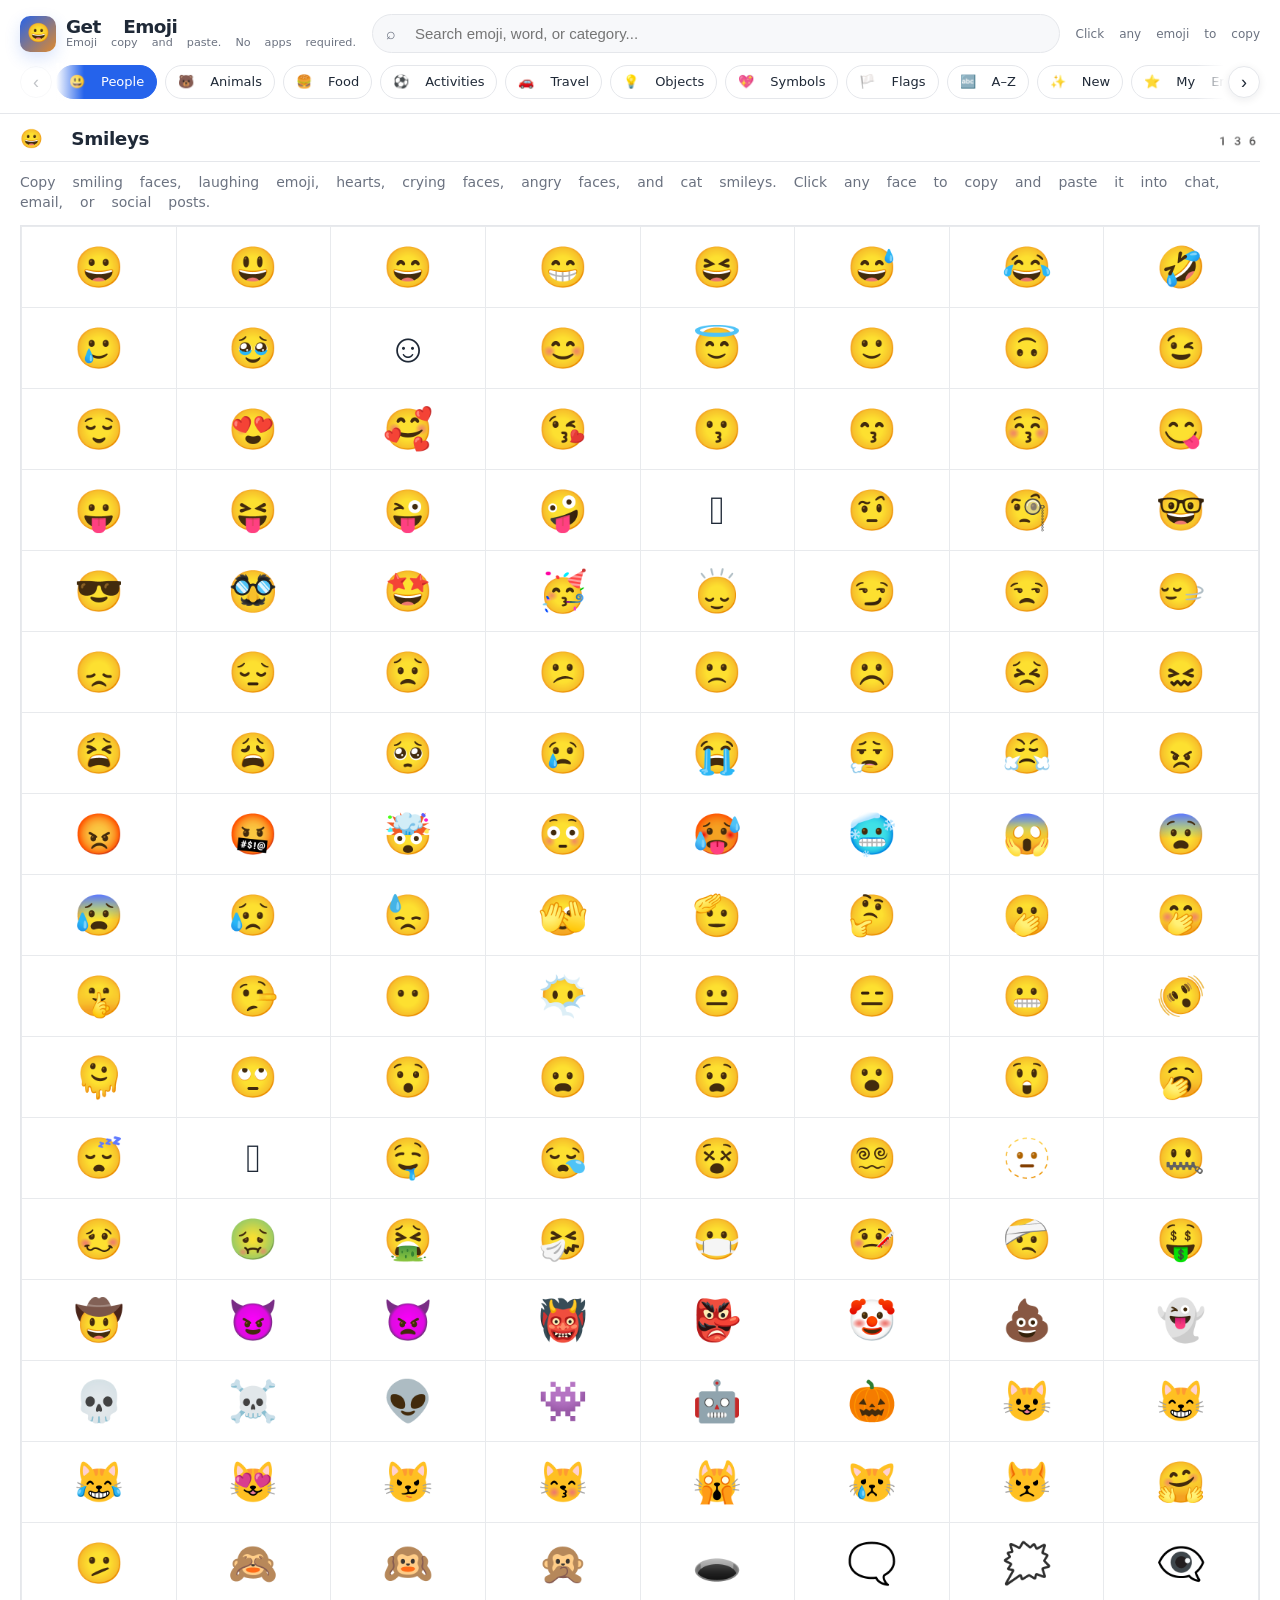
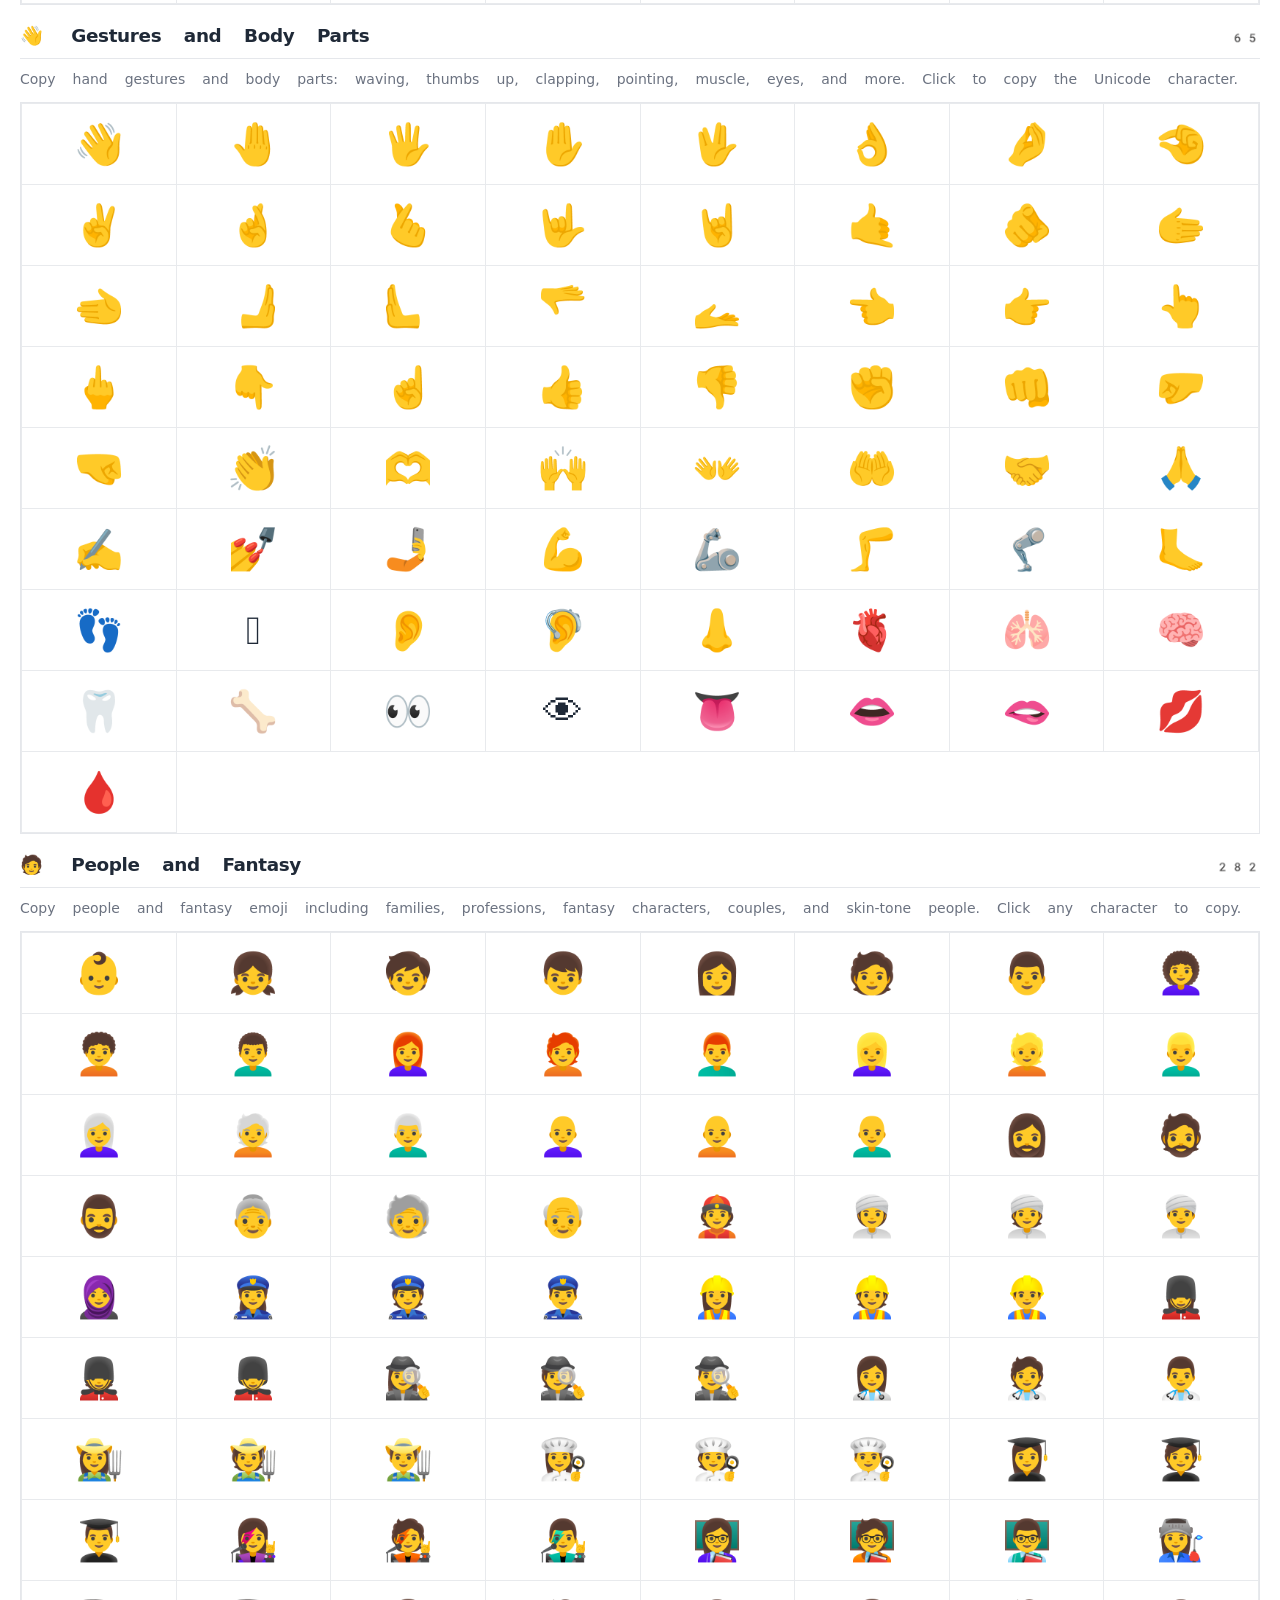
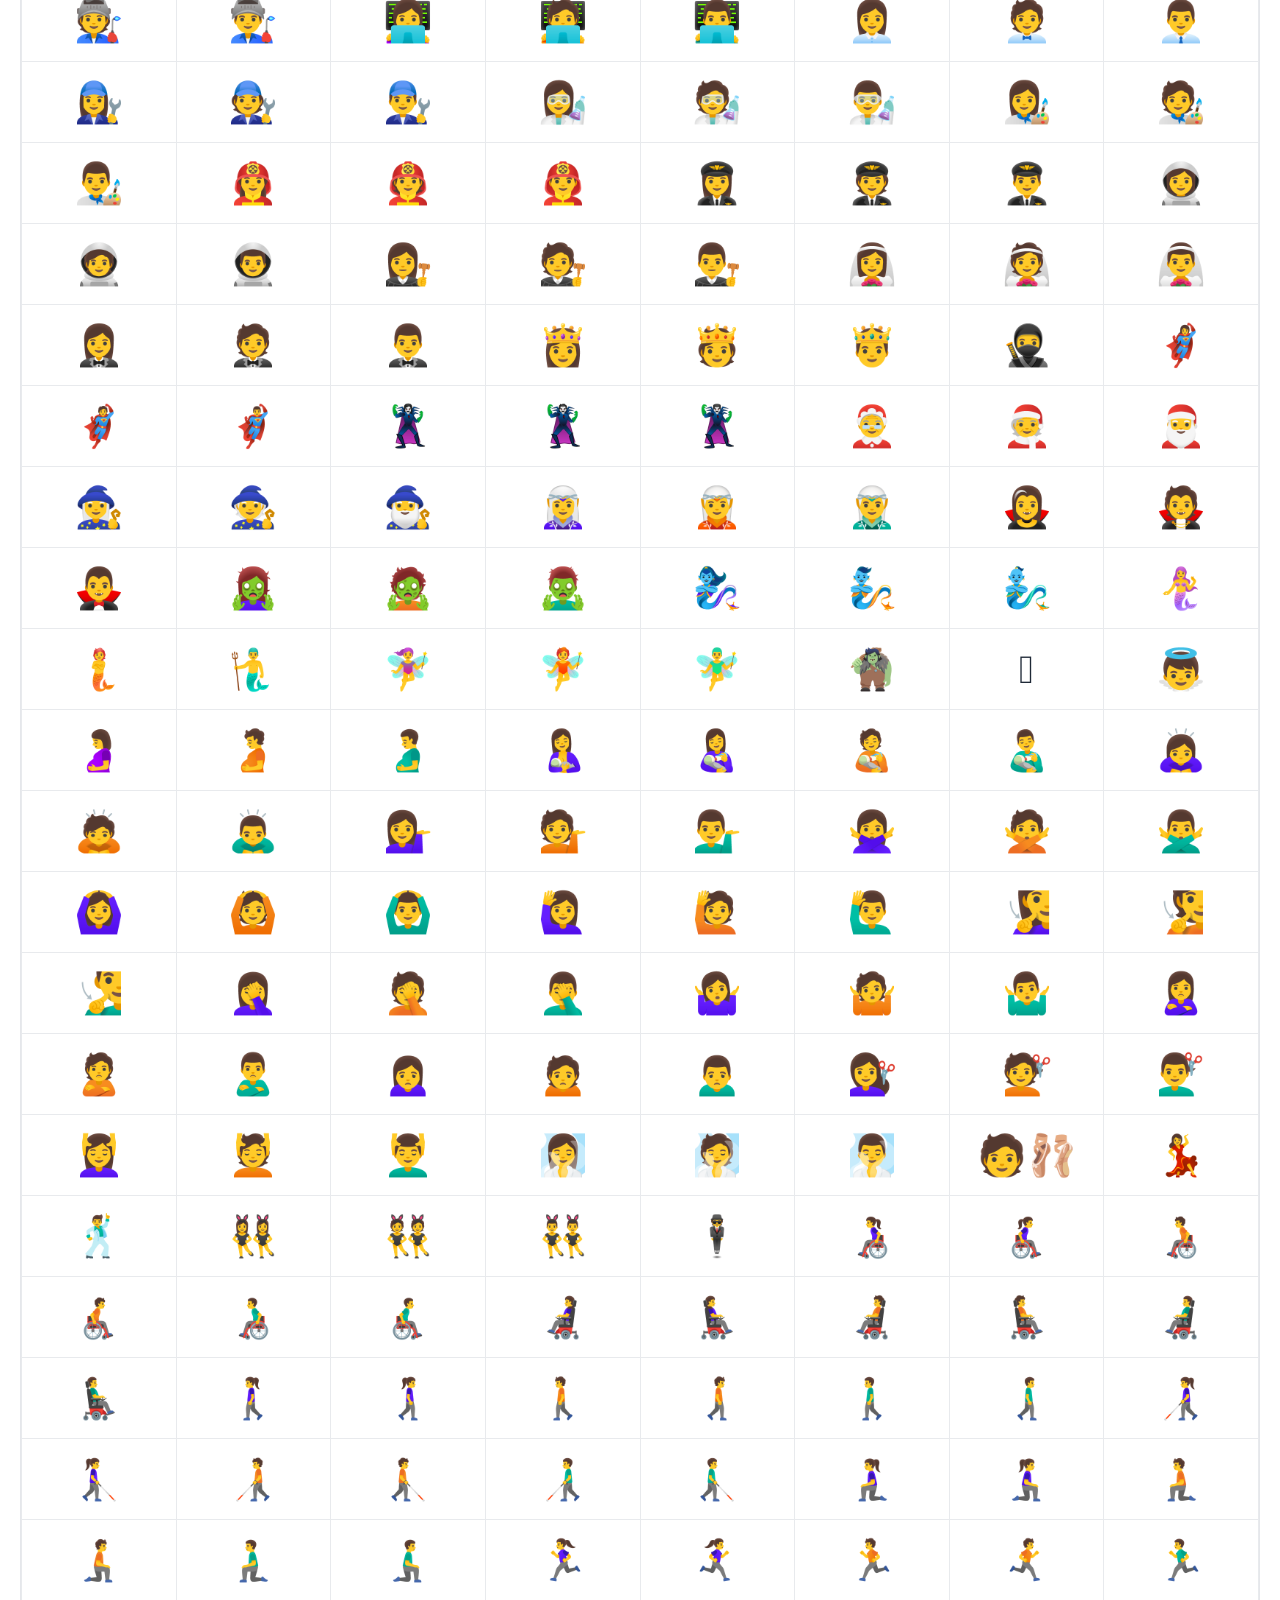
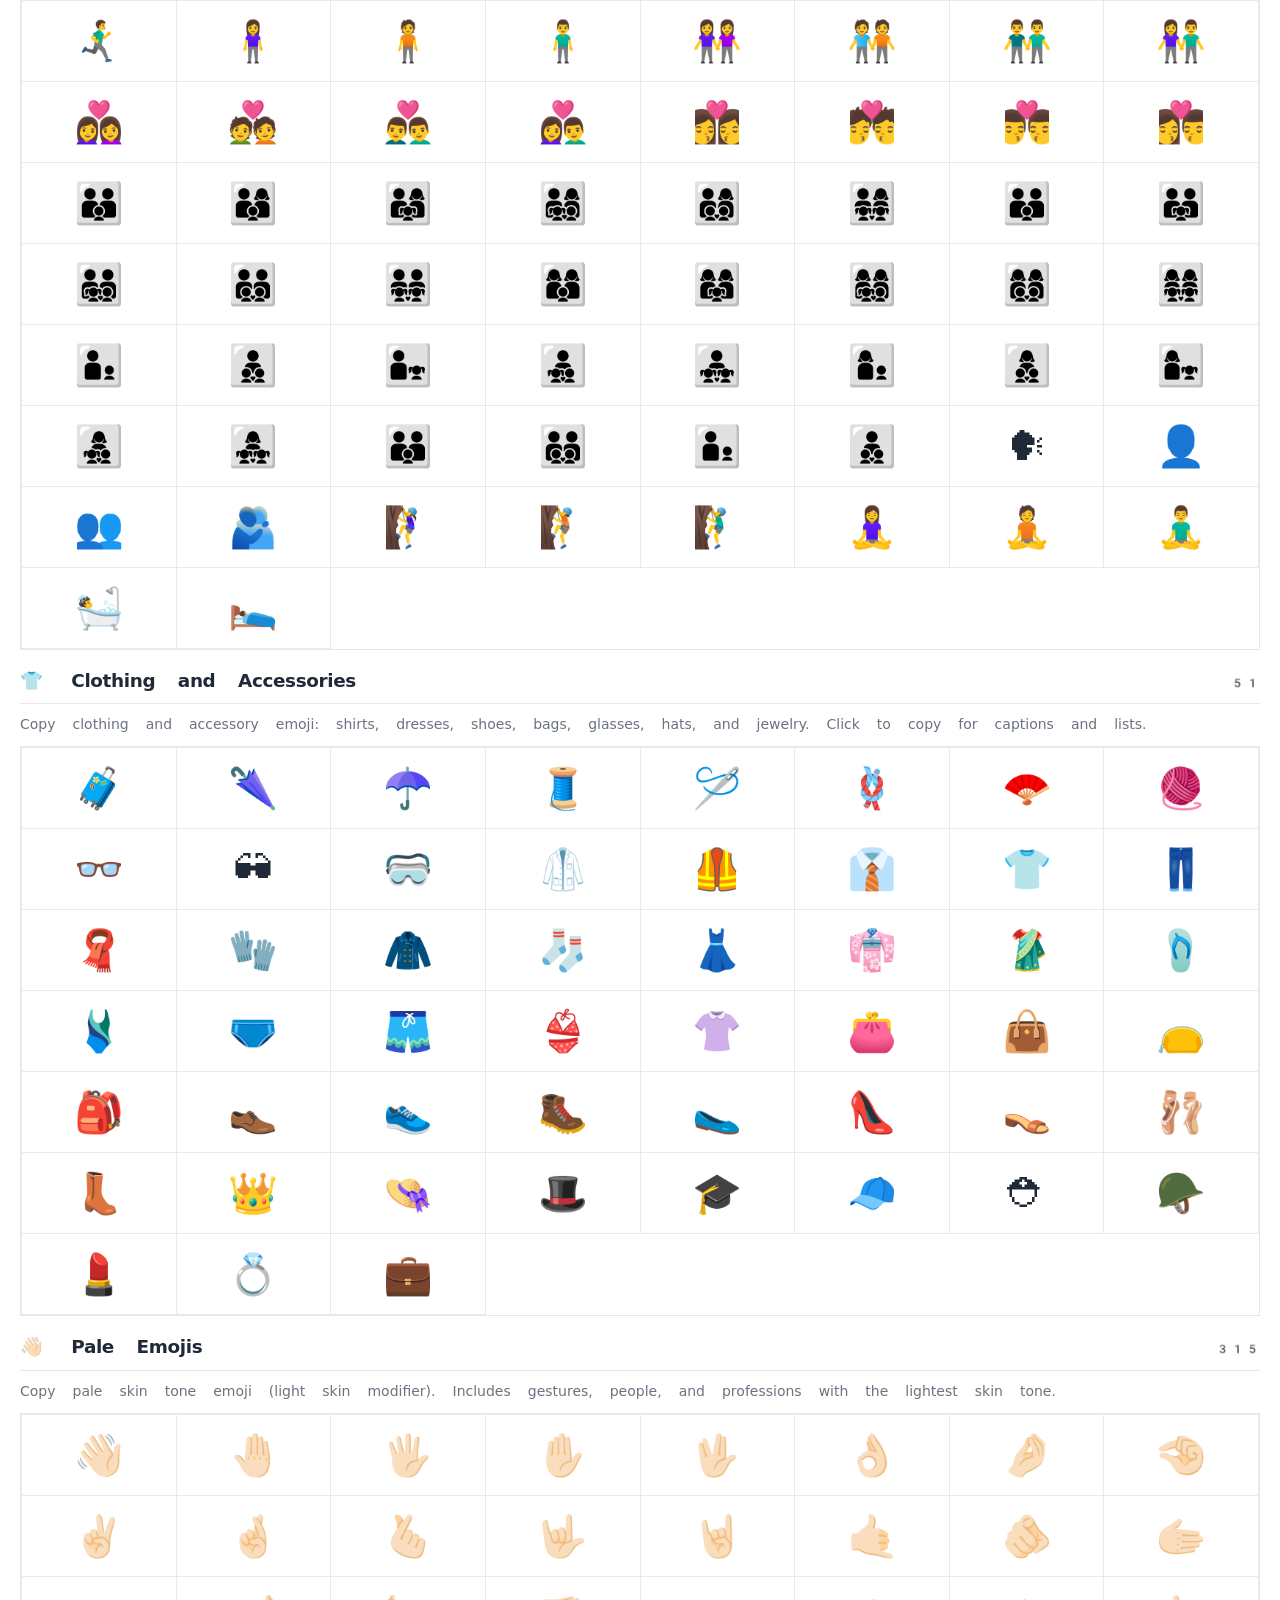
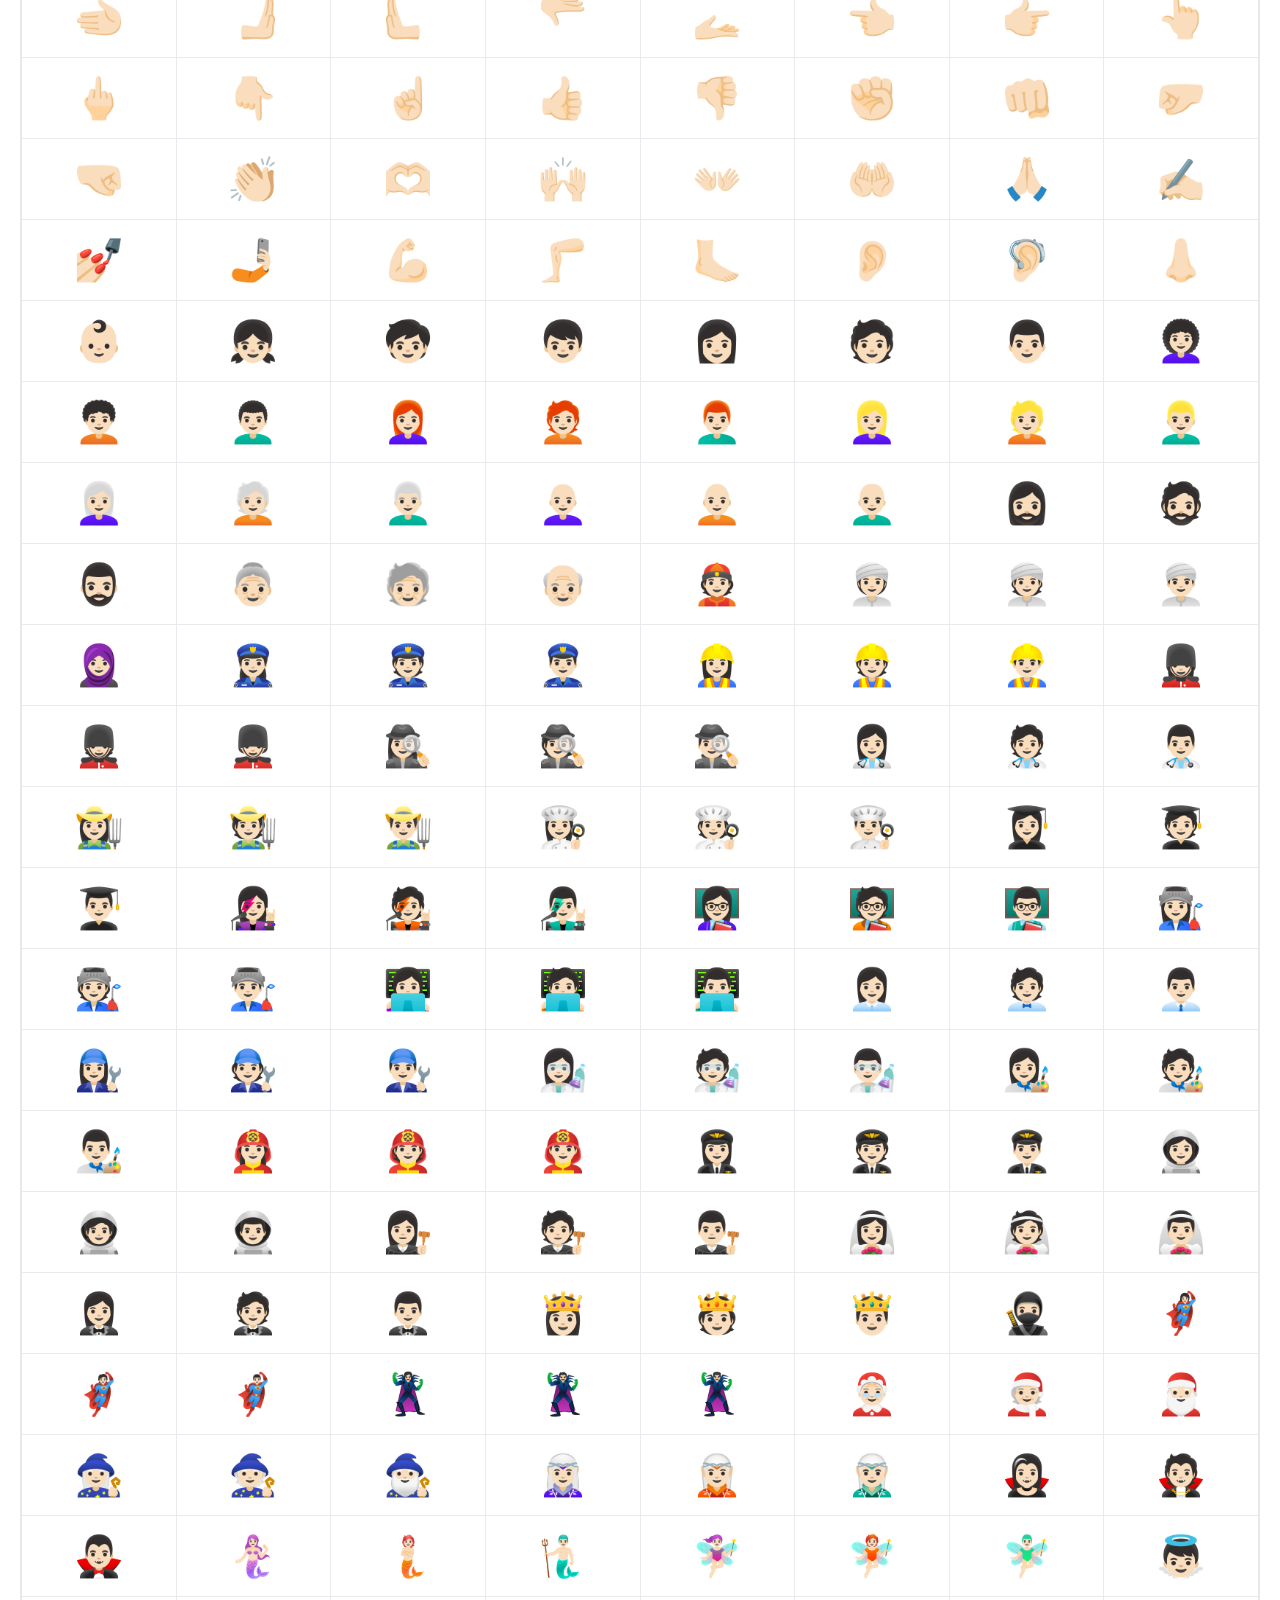
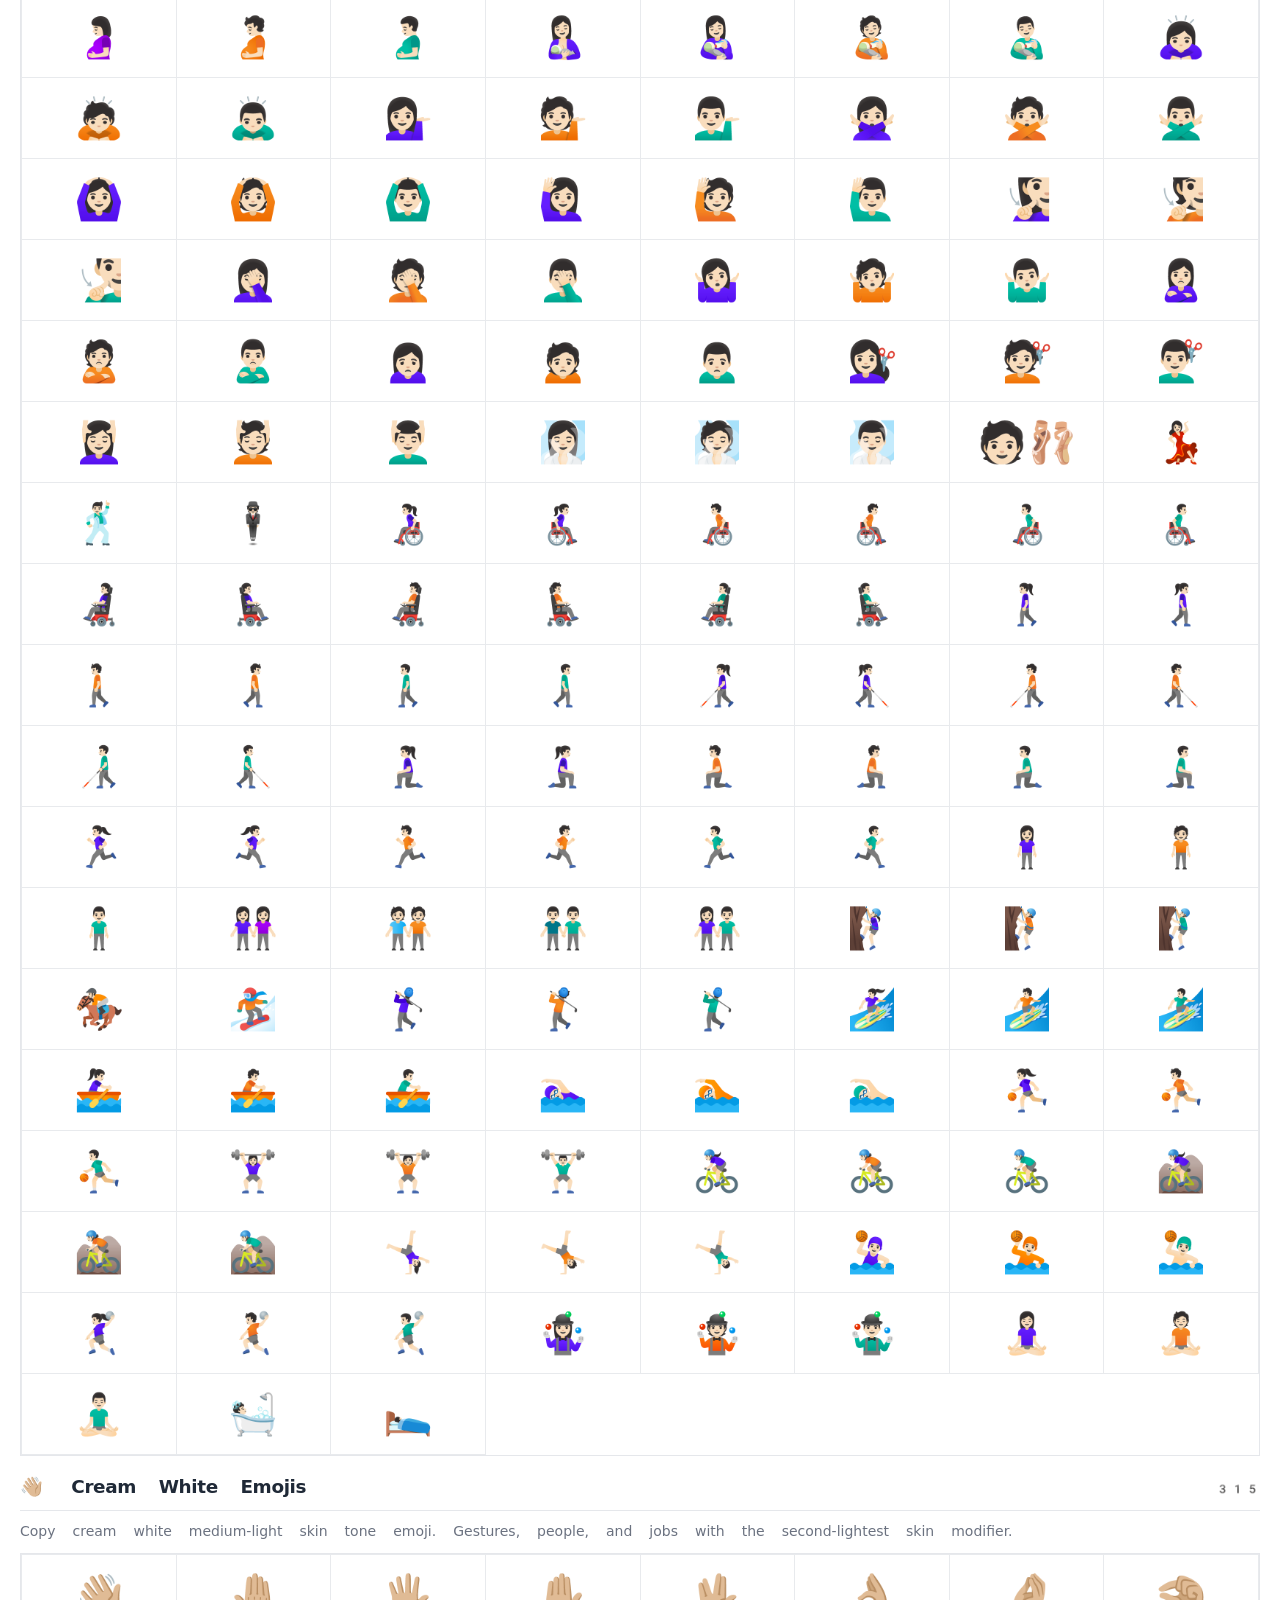
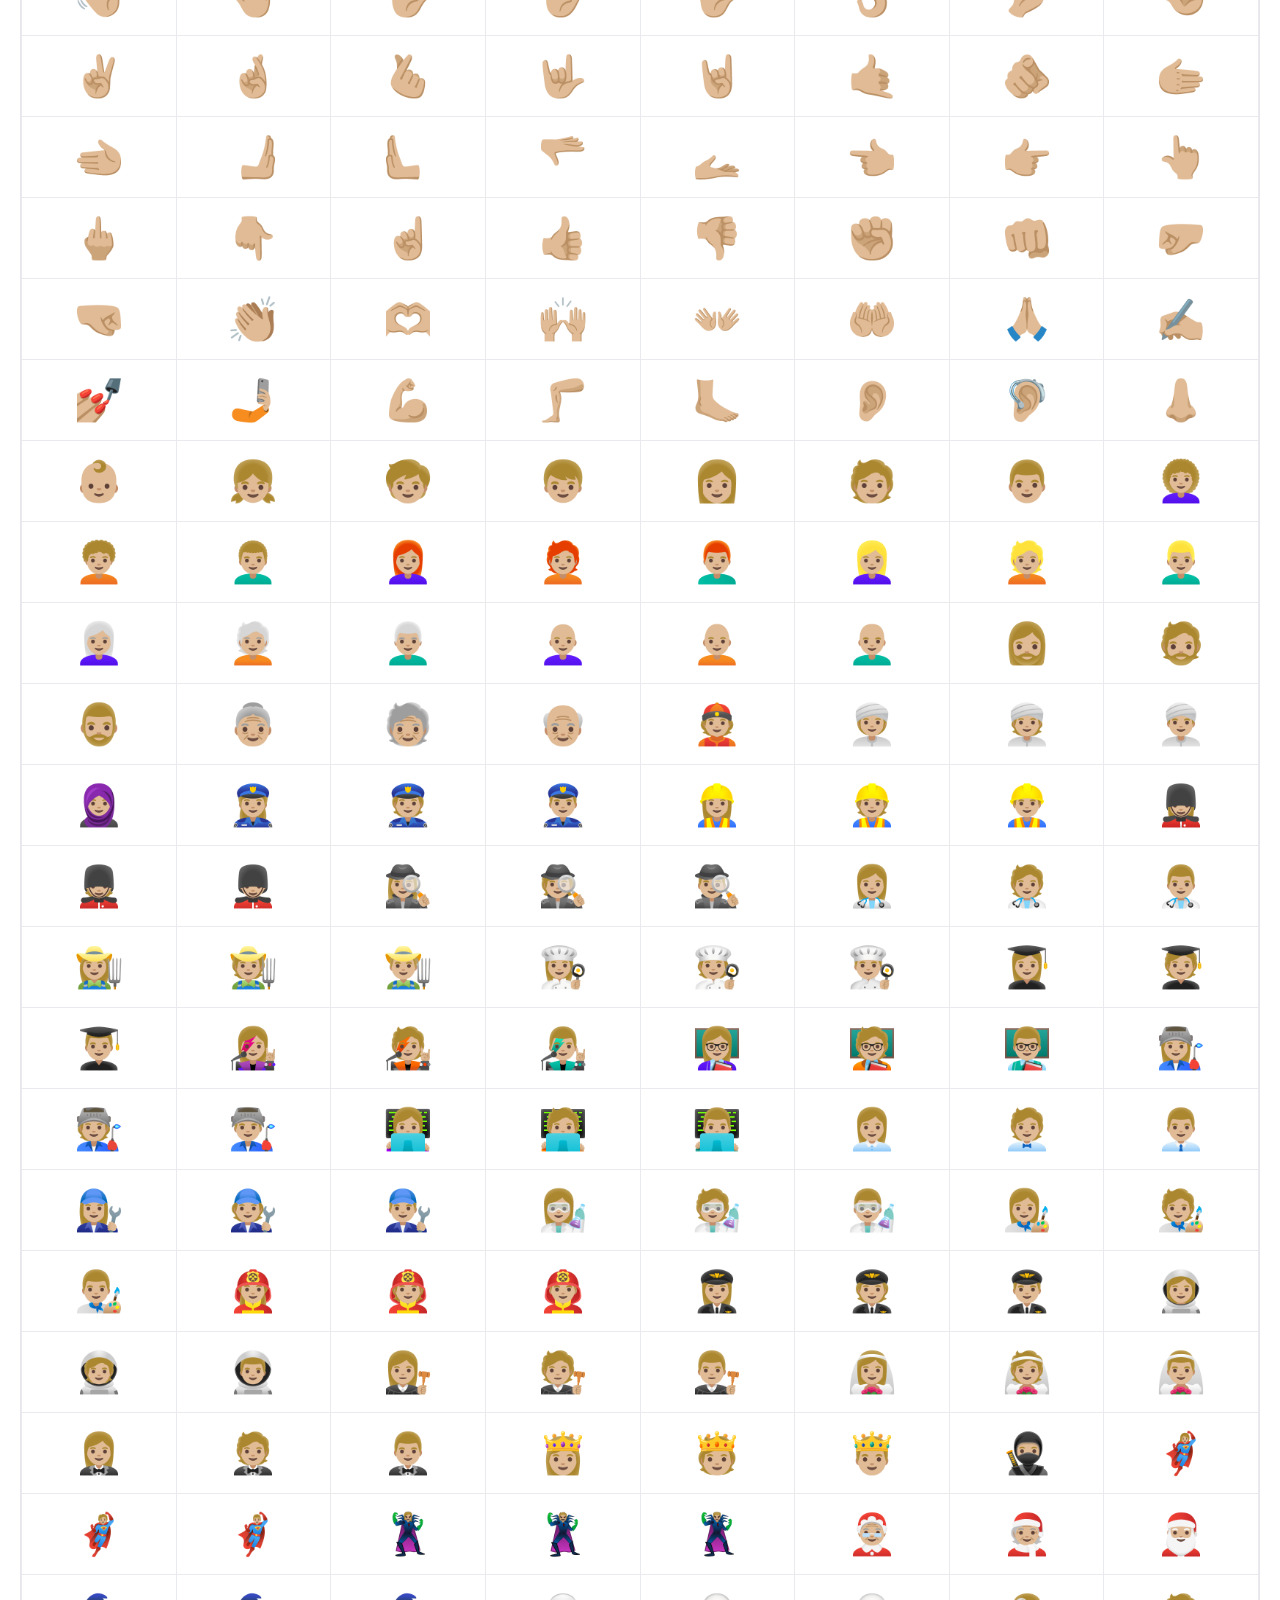
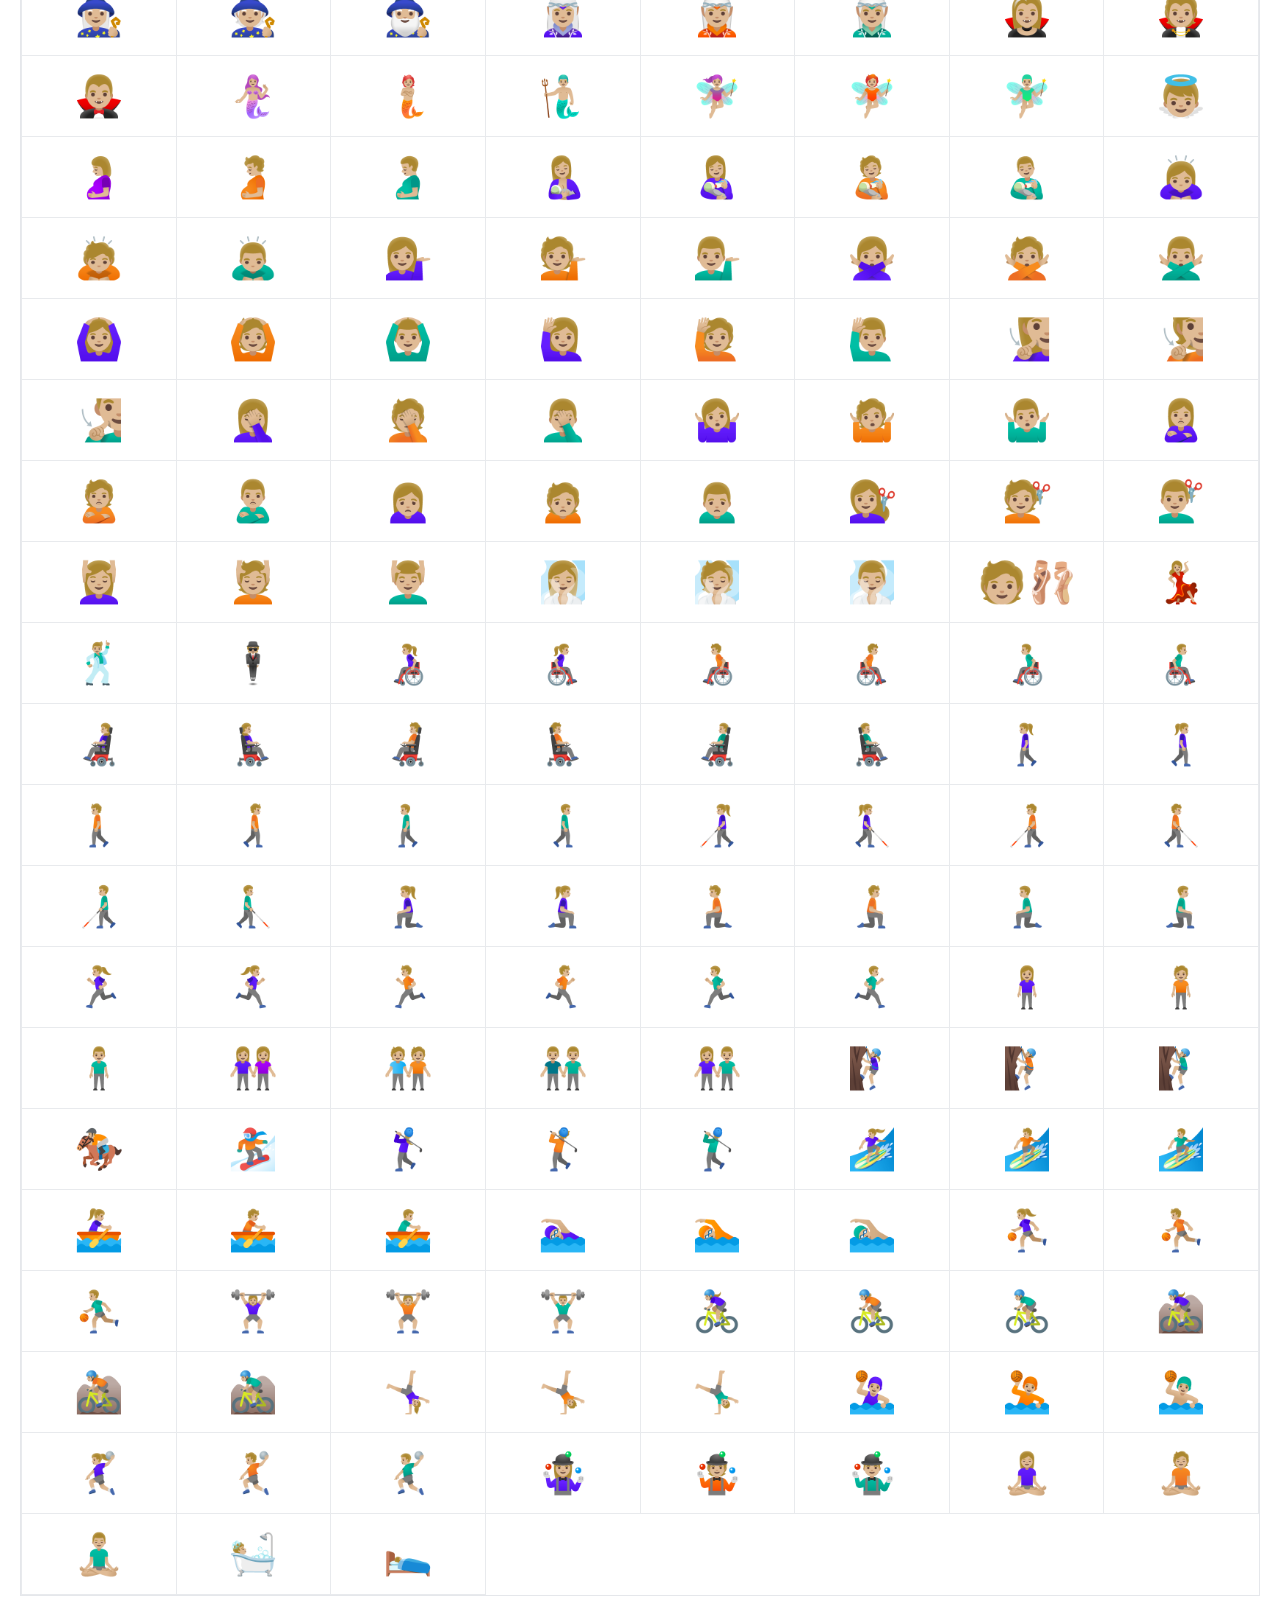
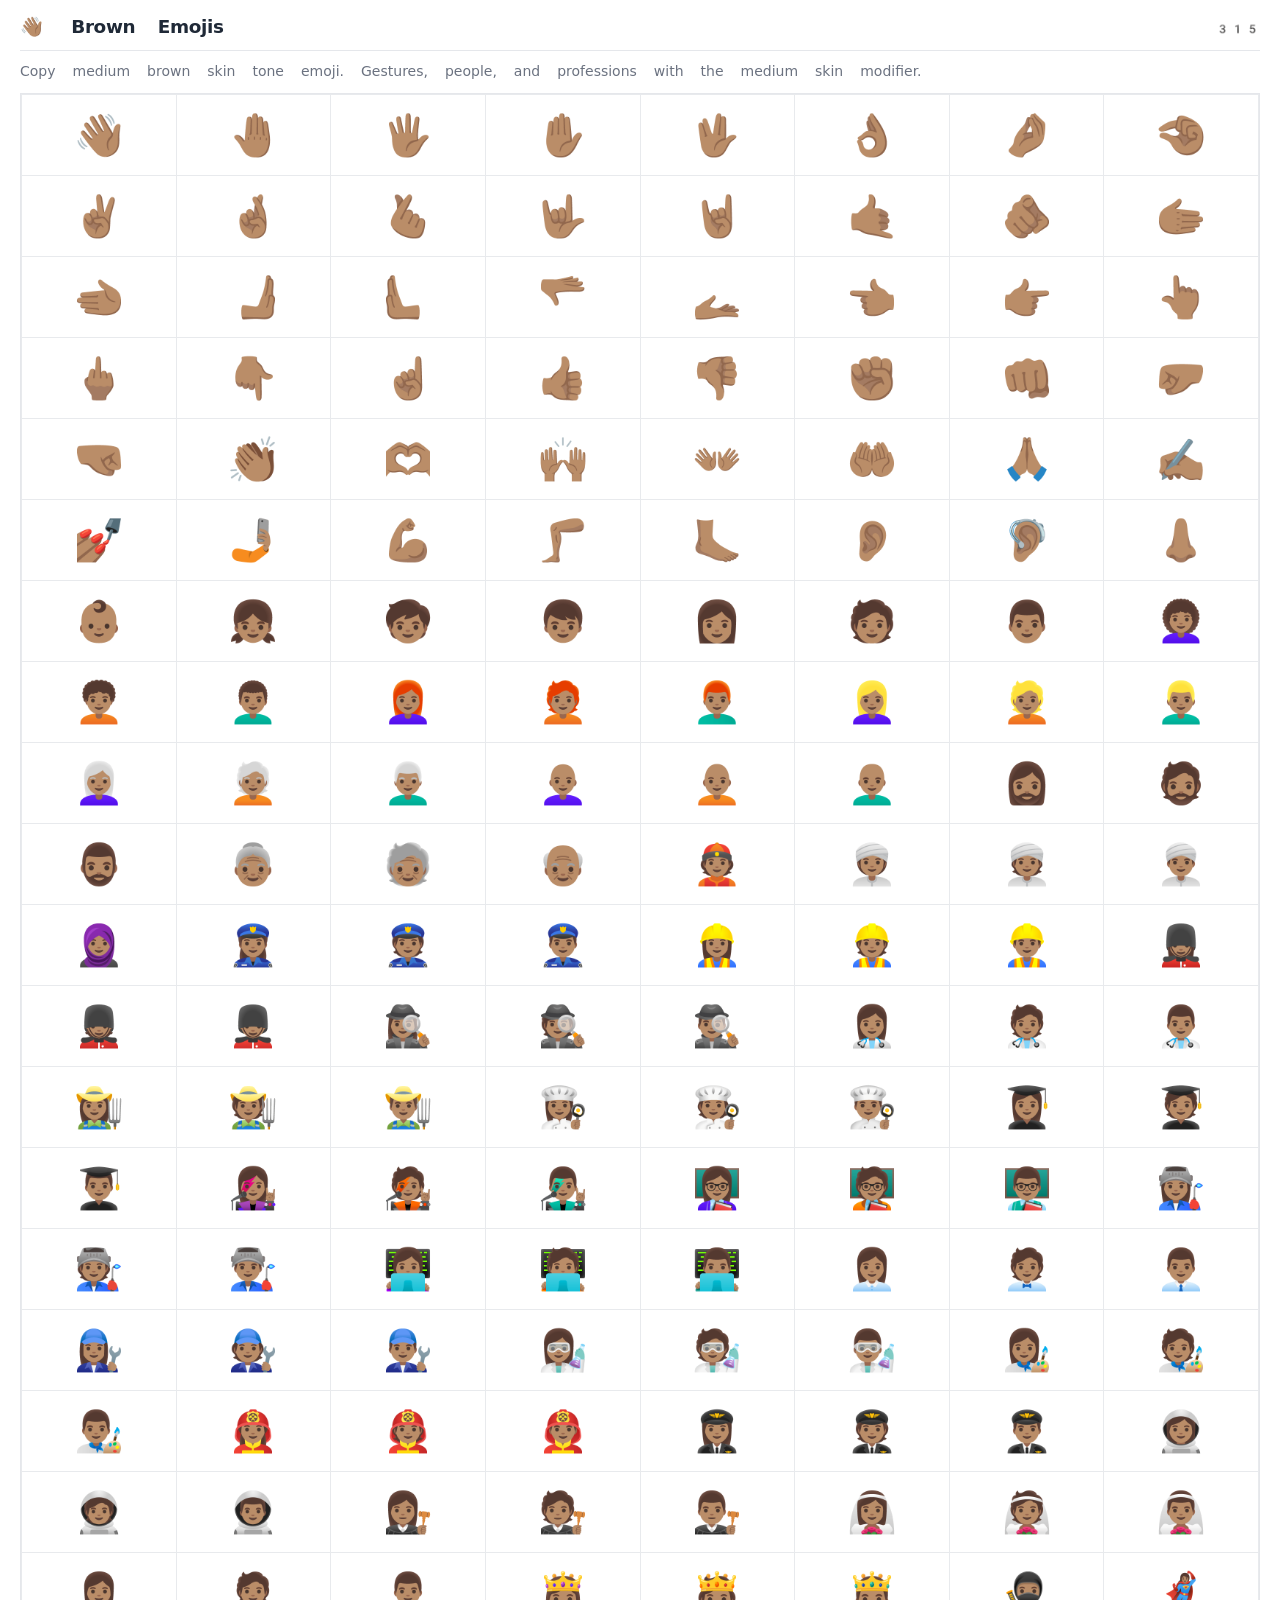
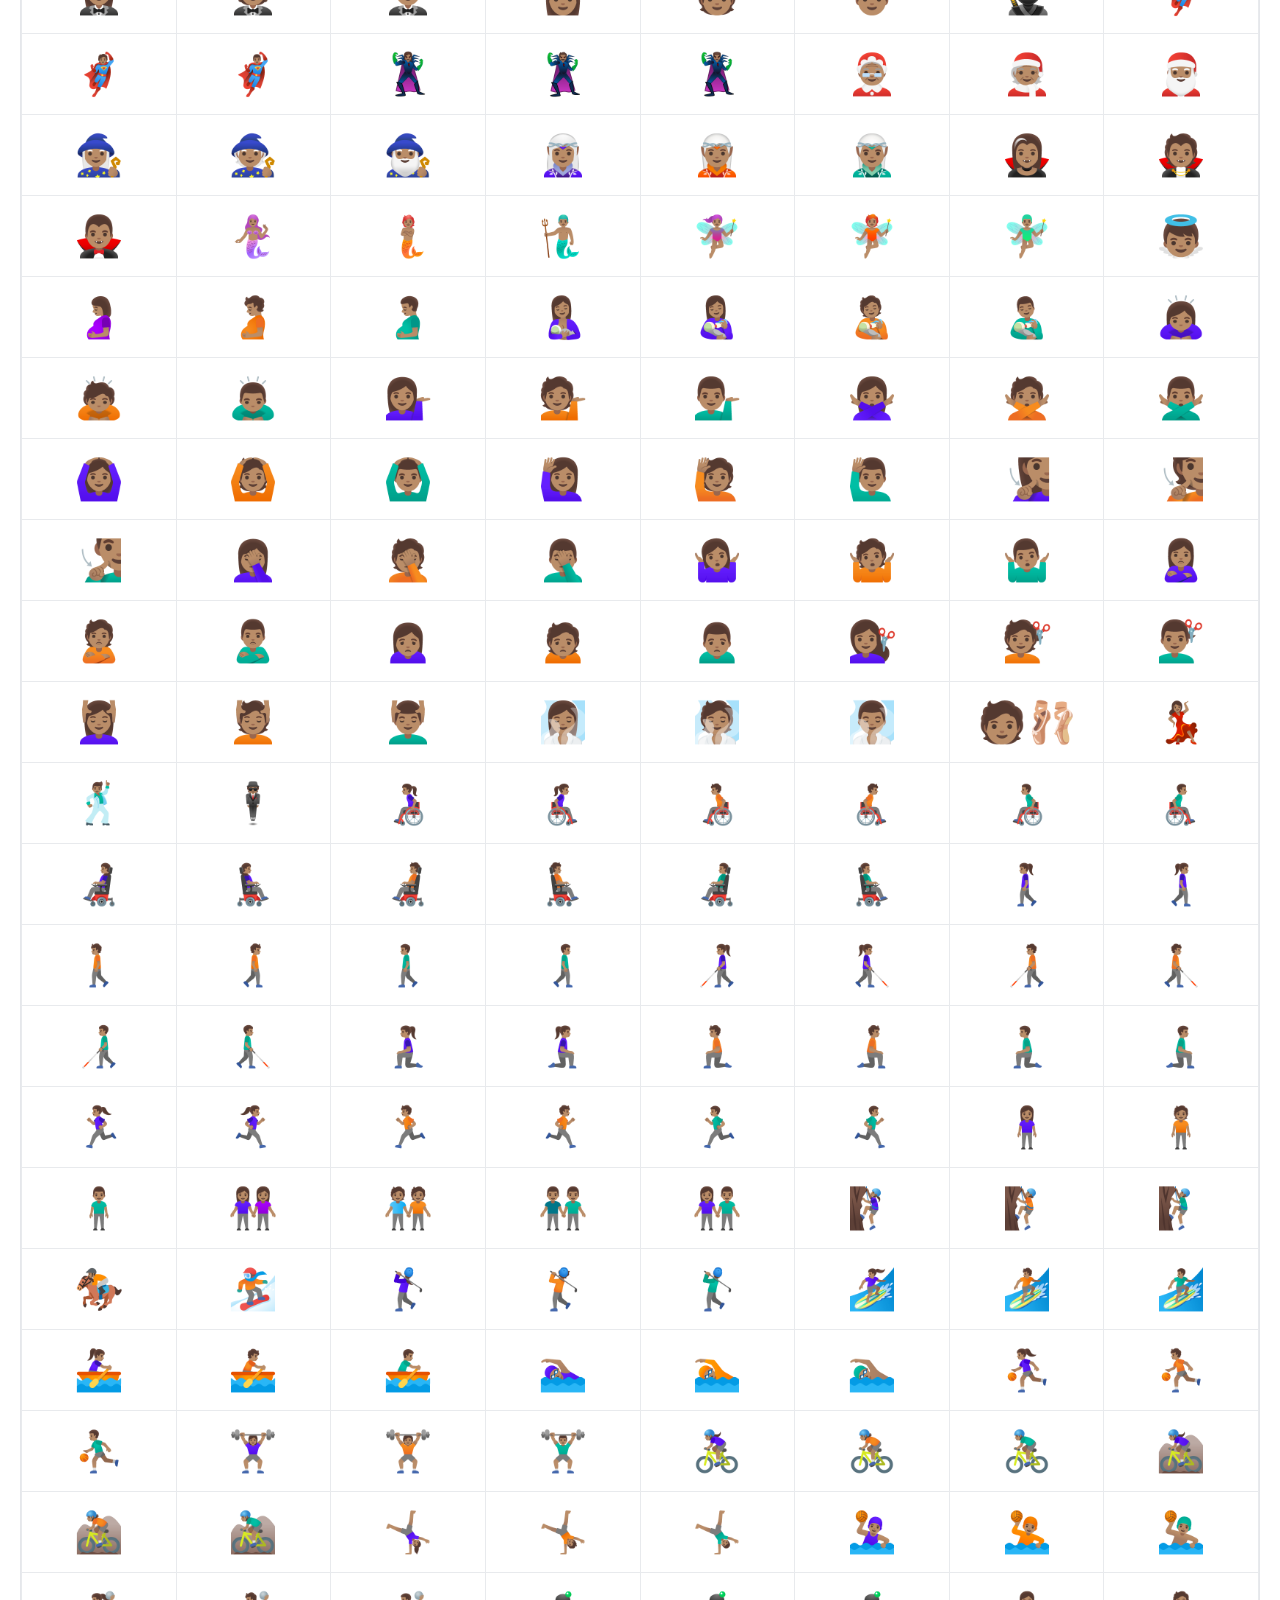
==== index.html @ d71e4839 "fix: name leftover People-tab emoji and add missing smileys Give Unicode 16/17 cells real names inst" ====
<!DOCTYPE html>
<html lang="en">
<head>
  <meta charset="UTF-8" />
  <meta name="viewport" content="width=device-width, initial-scale=1" />
  <title>Copy Smileys and People Emoji — Faces, Gestures, and Skin Tones</title>
  <meta name="description" id="meta-desc" content="Copy and paste smiley faces, people emoji, hand gestures, clothing, and skin tone variants. Click any emoji to copy it. No apps required." />
  <meta name="keywords" content="copy paste emoji, smiley faces, people emoji, hand gestures, skin tone emoji, copy emoji" />
  <meta name="robots" content="index, follow, max-image-preview:large" />
  <meta name="author" content="Get Emoji" />
  <meta name="theme-color" content="#ffffff" />
  <link rel="preconnect" href="https://cdn.jsdelivr.net" />
  <script>
    function emoImgOk(el) {
      el.classList.add("is-on");
    }
    function emoImgErr(el) {
      if (el.dataset.tried === "tw") {
        el.style.display = "none";
        el.classList.remove("is-on");
        var p = el.closest(".cell");
        if (p) p.style.fontSize = "40px";
        return;
      }
      var a = el.getAttribute("data-alt-src");
      if (a && el.src !== a && el.dataset.tried !== "alt") {
        el.dataset.tried = "alt";
        el.src = a;
        return;
      }
      var t = el.getAttribute("data-tw");
      if (t && el.src !== t) {
        el.dataset.tried = "tw";
        el.src = t;
        return;
      }
      el.style.display = "none";
      el.classList.remove("is-on");
      var cell = el.closest(".cell");
      if (cell) cell.style.fontSize = "40px";
    }
  </script>
  <link rel="dns-prefetch" href="https://cdn.jsdelivr.net" />
  <!--
    Analytics (optional): add a privacy-respecting provider snippet here.
    Do not add tracking until you have reviewed privacy.html and updated it
    to name the provider, what it collects, and how visitors can opt out.
  -->
  <link rel="canonical" href="https://libraryequipment90-beep.github.io/emoji-hub/" />
  <meta property="og:type" content="website" />
  <meta property="og:site_name" content="Get Emoji" />
  <meta property="og:title" content="Emoji Copy and Paste — Smileys, People, Flags, and More" />
  <meta property="og:description" content="Copy and paste emoji in one click. Browse smileys, people, animals, food, travel, flags, and more, plus free emoji tools." />
  <meta property="og:url" content="https://libraryequipment90-beep.github.io/emoji-hub/" />
  <meta property="og:image" content="https://libraryequipment90-beep.github.io/emoji-hub/og-image.png" />
  <meta property="og:image:width" content="1200" />
  <meta property="og:image:height" content="630" />
  <meta property="og:image:alt" content="Get Emoji - emoji copy and paste in one click" />
  <meta property="og:locale" content="en_US" />
  <meta name="twitter:card" content="summary_large_image" />
  <meta name="twitter:title" content="Emoji Copy and Paste — Smileys, People, Flags, and More" />
  <meta name="twitter:description" content="Copy and paste emoji in one click. Browse smileys, people, animals, food, travel, flags, and more, plus free emoji tools." />
  <meta name="twitter:image" content="https://libraryequipment90-beep.github.io/emoji-hub/og-image.png" />
  <meta name="twitter:image:alt" content="Get Emoji - emoji copy and paste in one click" />
  <link rel="icon" href="data:image/svg+xml,<svg xmlns='http://www.w3.org/2000/svg' viewBox='0 0 100 100'><text y='.9em' font-size='90'>😀</text></svg>" />
  <script type="application/ld+json">
  {
    "@context": "https://schema.org",
    "@type": "WebSite",
    "name": "Get Emoji",
    "alternateName": "Emoji Copy and Paste",
    "url": "https://libraryequipment90-beep.github.io/emoji-hub/",
    "description": "Copy and paste emoji in one click. Browse smileys, people, animals, food, travel, flags, and more, plus free emoji tools."
  }
  </script>
  <script type="application/ld+json">
  {
    "@context": "https://schema.org",
    "@type": "WebPage",
    "name": "Emoji Copy and Paste",
    "url": "https://libraryequipment90-beep.github.io/emoji-hub/",
    "isPartOf": { "@type": "WebSite", "url": "https://libraryequipment90-beep.github.io/emoji-hub/" },
    "primaryImageOfPage": "https://libraryequipment90-beep.github.io/emoji-hub/og-image.png"
  }
  </script>
  <script type="application/ld+json">
  {
    "@context": "https://schema.org",
    "@type": "FAQPage",
    "mainEntity": [
      {
        "@type": "Question",
        "name": "How do I copy and paste an emoji from this site?",
        "acceptedAnswer": {
          "@type": "Answer",
          "text": "Click any emoji in a category grid. It is copied to your clipboard instantly, then you can paste it into chat, email, documents, or social posts with Ctrl+V or Command+V."
        }
      },
      {
        "@type": "Question",
        "name": "Is this emoji copy and paste tool free?",
        "acceptedAnswer": {
          "@type": "Answer",
          "text": "Yes. Every category, skin tone set, country flag, and tool such as the emoji converter, mixer, mood search, downloader, recolor, and combos is free to use with no sign up."
        }
      },
      {
        "@type": "Question",
        "name": "Can I copy emoji with different skin tones?",
        "acceptedAnswer": {
          "@type": "Answer",
          "text": "Yes. The People category includes pale, cream white, brown, dark brown, and black skin tone variants, plus multi person, couple, and family emoji that combine tones, all copyable as plain text."
        }
      },
      {
        "@type": "Question",
        "name": "Which emoji categories are available?",
        "acceptedAnswer": {
          "@type": "Answer",
          "text": "Smileys, people, animals and nature, food and drink, activities, travel and places, objects, symbols, country flags, new emoji, plus tools for converting text to emoji, mixing, mood search, resizing, recoloring, combos, avatars, and creatures."
        }
      }
    ]
  }
  </script>
  <style>
    :root {
      --bg-elev: #f7f8fa;
      --bg-card: #ffffff;
      --line: #e5e7eb;
      --text: #1f2937;
      --muted: #6b7280;
      --gold: #2563eb;
      --gold-dim: #1d4ed8;
      --mint: #059669;
      --shadow: 0 10px 30px rgba(15,23,42,.08);
    }
    * { box-sizing: border-box; margin: 0; padding: 0; }
    html { scroll-behavior: smooth; }
    body {
      font-family: "Segoe UI", "Noto Color Emoji", "Apple Color Emoji", "Segoe UI Emoji", system-ui, sans-serif;
      background: #ffffff;
      color: var(--text);
      min-height: 100vh;
      line-height: 1.5;
    }
    a { color: inherit; text-decoration: none; }
    header {
      position: sticky;
      top: 0;
      z-index: 40;
      backdrop-filter: blur(16px);
      background: rgba(255,255,255,.92);
      border-bottom: 1px solid var(--line);
    }
    .wrap {
      max-width: 1280px;
      margin: 0 auto;
      padding: 0 20px;
    }
    .topbar {
      display: flex;
      align-items: center;
      gap: 16px;
      padding: 14px 0 10px;
      flex-wrap: wrap;
    }
    .brand {
      display: flex;
      align-items: center;
      gap: 10px;
      font-weight: 800;
      letter-spacing: -.03em;
      font-size: 1.15rem;
      white-space: nowrap;
    }
    .logo {
      width: 36px;
      height: 36px;
      display: grid;
      place-items: center;
      border-radius: 10px;
      background: linear-gradient(135deg, var(--gold), #e08a2c);
      color: #1a1408;
      font-size: 1.15rem;
      box-shadow: 0 6px 16px rgba(37,99,235,.18);
    }
    .brand-title {
      margin: 0;
      font-size: inherit;
      font-weight: inherit;
      letter-spacing: inherit;
      line-height: 1.1;
    }
    .brand-title small {
      display: block;
      font-weight: 500;
      letter-spacing: 0;
      font-size: .7rem;
      color: var(--muted);
    }
    .search {
      flex: 1;
      min-width: 220px;
      position: relative;
    }
    .search input {
      width: 100%;
      background: var(--bg-elev);
      border: 1px solid var(--line);
      color: var(--text);
      border-radius: 999px;
      padding: 10px 14px 10px 42px;
      font-size: 15px;
      outline: none;
    }
    .search input:focus {
      border-color: var(--gold);
      box-shadow: 0 0 0 3px rgba(37,99,235,.15);
    }
    .search .mag {
      position: absolute;
      left: 14px;
      top: 50%;
      transform: translateY(-50%);
      color: var(--muted);
      pointer-events: none;
    }
    .copied-count {
      font-size: 12px;
      color: var(--muted);
      white-space: nowrap;
    }
    .chip-slider {
      position: relative;
      display: flex;
      align-items: center;
      gap: 4px;
      padding: 0 0 12px;
    }
    .chip-arrow {
      flex: 0 0 auto;
      width: 32px;
      height: 32px;
      border: 1px solid var(--line);
      border-radius: 999px;
      background: #fff;
      color: var(--text);
      font-size: 18px;
      line-height: 1;
      cursor: pointer;
      display: grid;
      place-items: center;
      z-index: 2;
      box-shadow: 0 2px 8px rgba(15,23,42,.08);
    }
    .chip-arrow:hover {
      border-color: var(--gold);
      color: var(--gold);
    }
    .chip-arrow:disabled {
      opacity: .28;
      cursor: default;
      box-shadow: none;
    }
    .chips {
      display: flex;
      gap: 8px;
      overflow-x: auto;
      scroll-behavior: smooth;
      flex: 1;
      min-width: 0;
      padding: 2px 2px 2px 0;
      scrollbar-width: none;
    }
    .chips::-webkit-scrollbar { display: none; }
    .chip-slider::before,
    .chip-slider::after {
      content: "";
      position: absolute;
      top: 0;
      bottom: 12px;
      width: 28px;
      pointer-events: none;
      z-index: 1;
    }
    .chip-slider::before {
      left: 36px;
      background: linear-gradient(90deg, #fff, rgba(255,255,255,0));
    }
    .chip-slider::after {
      right: 36px;
      background: linear-gradient(270deg, #fff, rgba(255,255,255,0));
    }
    .chip {
      flex: 0 0 auto;
      background: var(--bg-card);
      border: 1px solid var(--line);
      border-radius: 999px;
      padding: 6px 12px;
      font-size: 13px;
      color: var(--text);
    }
    .chip:hover { border-color: var(--gold); color: var(--gold); }
    .chip.active {
      background: var(--gold);
      border-color: var(--gold);
      color: #fff;
    }
    .tab-hidden { display: none !important; }
    .cat {
      padding: 10px 0 8px;
      scroll-margin-top: 118px;
    }
    main.wrap > section[id]:first-of-type,
    main.wrap > section.tab-hidden + section[id] {
      padding-top: 12px;
    }
    .cat-head {
      display: flex;
      align-items: baseline;
      justify-content: space-between;
      margin-bottom: 12px;
      border-bottom: 1px solid var(--line);
      padding-bottom: 8px;
    }
    .cat-head h2 {
      font-size: 1.15rem;
      font-weight: 700;
      letter-spacing: -.02em;
    }
    .cat-ico { margin-right: 6px; }
    .count {
      color: var(--muted);
      font-size: 12px;
    }
    .cat-intro, .travel-intro {
      color: var(--muted);
      font-size: 14px;
      margin: -2px 0 12px;
      max-width: 72ch;
      line-height: 1.45;
    }
    .travel-intro { margin: -4px 0 14px; }
    .table-wrap {
      overflow-x: auto;
      border: 1px solid #e5e7eb;
      border-radius: 0;
      background: #fff;
    }
    .emoji-table {
      width: 100%;
      border-collapse: collapse;
      table-layout: fixed;
    }
    .emoji-table td {
      border: 1px solid #e8eaed;
      padding: 0;
      width: 12.5%;
      height: 80px;
      text-align: center;
      vertical-align: middle;
      background: #fff;
      transition: background .12s ease, box-shadow .12s ease, border-color .12s ease;
    }
    .emoji-table td:hover {
      background: #eef3ff;
      border-color: #4b7cf0;
      box-shadow: inset 0 0 0 2px #4b7cf0;
      z-index: 1;
      position: relative;
    }
    .cell {
      appearance: none;
      border: 0;
      background: transparent;
      border-radius: 0;
      width: 100%;
      height: 80px;
      font-size: 40px;
      cursor: pointer;
      display: grid;
      place-items: center;
      transition: background .12s ease;
      line-height: 1;
      padding: 4px;
      color: inherit;
    }
    .emo-native {
      grid-area: 1 / 1;
      font-size: 40px;
      line-height: 1;
      pointer-events: none;
      user-select: none;
    }
    .emo-3d {
      grid-area: 1 / 1;
      width: 52px;
      height: 52px;
      object-fit: contain;
      pointer-events: none;
      display: block;
      opacity: 0;
      background: transparent;
      z-index: 1;
    }
    .emo-3d.is-on {
      opacity: 1;
      background: #fff;
    }
    .cell:hover {
      transform: none;
      border-color: transparent;
      background: transparent;
    }
    .cell:active { transform: scale(.96); }
    .cell.copied {
      border-color: var(--mint);
      background: rgba(126,224,176,.12);
    }
    .hidden { display: none !important; }
    .empty {
      display: none;
      text-align: center;
      color: var(--muted);
      padding: 60px 0;
    }
    .empty.show { display: block; }
    footer {
      margin-top: 48px;
      padding: 28px 0 48px;
      border-top: 1px solid var(--line);
      color: var(--muted);
      font-size: 13px;
    }
    .toast {
      position: fixed;
      left: 50%;
      bottom: 28px;
      transform: translateX(-50%) translateY(20px);
      background: #ffffff;
      border: 1px solid var(--line);
      color: var(--text);
      padding: 10px 16px;
      border-radius: 999px;
      box-shadow: var(--shadow);
      opacity: 0;
      pointer-events: none;
      transition: .22s ease;
      z-index: 50;
      font-size: 14px;
      display: flex;
      align-items: center;
      gap: 8px;
    }
    .toast.show {
      opacity: 1;
      transform: translateX(-50%) translateY(0);
    }
    .toast.error {
      background: #fef2f2;
      border-color: #fca5a5;
      color: #991b1b;
    }
    .empty .btn { margin-top: 12px; }
    .faq-block {
      margin: 36px 0 8px;
      padding: 22px 22px 8px;
      border: 1px solid var(--line);
      border-radius: 16px;
      background: #fff;
    }
    .faq-block h2 { font-size: 1.15rem; margin: 0 0 14px; }
    .faq-block dt { font-weight: 700; margin: 0 0 4px; }
    .faq-block dd { color: var(--muted); margin: 0 0 16px; }
    .faq-block a { color: var(--gold); text-decoration: underline; }
    .travel-panel {
      padding: 12px 0 16px;
    }
    .travel-card {
      background: #ffffff;
      color: #1f2937;
      border-radius: 12px;
      padding: 22px 22px 18px;
      box-shadow: none;
      border: 1px solid #e8edf3;
    }
    .travel-title {
      color: #4b7cf0;
      font-size: 1.55rem;
      font-weight: 700;
      letter-spacing: -.02em;
      margin: 0 0 16px;
      padding: 0 2px 10px;
      border-bottom: 1px solid #eef1f5;
    }
    .travel-table td {
      height: 80px;
    }
    .cell.fluent {
      height: 80px;
      background: transparent;
      border: 0;
      border-radius: 0;
      box-shadow: none;
    }
    .cell.fluent img {
      width: 52px;
      height: 52px;
      object-fit: contain;
      pointer-events: none;
      display: block;
    }
    .cell.fluent:hover {
      transform: none;
      border-color: transparent;
      background: transparent;
    }
    .cell.fluent.copied {
      border-color: transparent;
      background: #e8efff;
    }
    .emoji-table td.picked,
    .cell.fluent.picked {
      background: #4b7cf0;
      border-color: #4b7cf0;
    }
     .flag-table td {
      height: 76px;
    }
    .flag-cell {
      height: 76px;
      gap: 2px;
      font-size: 10px;
      padding: 4px 2px 6px;
    }
    .flag-img {
      width: 32px;
      height: 32px;
      object-fit: contain;
      display: block;
      pointer-events: none;
      border-radius: 3px;
      box-shadow: 0 1px 2px rgba(0,0,0,.12);
    }
    .flag-name {
      display: block;
      max-width: 100%;
      overflow: hidden;
      text-overflow: ellipsis;
      white-space: nowrap;
      font-size: 10px;
      color: #4b5563;
      line-height: 1.2;
      pointer-events: none;
    }
    .emoji-table td:hover .flag-name {
      color: #1d4ed8;
      font-weight: 600;
    }
    .blog-panel { padding: 12px 0 8px; scroll-margin-top: 118px; }
    .blog-head {
      display: flex;
      align-items: flex-end;
      justify-content: space-between;
      gap: 12px;
      margin-bottom: 16px;
      flex-wrap: wrap;
    }
    .blog-head h2 {
      font-size: 1.35rem;
      letter-spacing: -.03em;
    }
    .blog-head h2 span { color: var(--gold); }
    .blog-head p { color: var(--muted); font-size: 13px; }
    .blog-grid {
      display: grid;
      grid-template-columns: repeat(auto-fill, minmax(260px, 1fr));
      gap: 14px;
    }
    .blog-card {
      background: var(--bg-card);
      border: 1px solid var(--line);
      border-radius: 14px;
      overflow: hidden;
      display: flex;
      flex-direction: column;
      min-height: 100%;
      color: inherit;
      transition: transform .15s ease, border-color .15s ease;
    }
    .blog-card:hover {
      transform: translateY(-3px);
      border-color: var(--gold);
    }
    .blog-cover {
      width: 100%;
      height: 140px;
      display: grid;
      place-items: center;
      font-size: 56px;
      background: linear-gradient(160deg, #eef2ff, #f8fafc);
      border-bottom: 1px solid var(--line);
    }
    .blog-body { padding: 12px 14px 14px; display: flex; flex-direction: column; gap: 6px; flex: 1; }
    .blog-tag {
      font-size: 11px;
      color: var(--gold);
      text-transform: uppercase;
      letter-spacing: .06em;
    }
    .blog-card h3 {
      font-size: 15px;
      line-height: 1.35;
      letter-spacing: -.02em;
    }
    .blog-card p {
      color: var(--muted);
      font-size: 13px;
      display: -webkit-box;
      -webkit-line-clamp: 3;
      -webkit-box-orient: vertical;
      overflow: hidden;
    }
    .blog-meta {
      margin-top: auto;
      padding-top: 8px;
      font-size: 12px;
      color: var(--muted);
    }
    .label {
      font-size: 12px;
      color: var(--muted);
      text-transform: uppercase;
      letter-spacing: .08em;
      margin-top: 18px;
    }
    .tool-panel { padding: 12px 0 28px; }
    .tool-card {
      background: #fff;
      border: 1px solid var(--line);
      border-radius: 14px;
      padding: 20px 20px 18px;
    }
    .tool-card h2 {
      font-size: 1.35rem;
      letter-spacing: -.03em;
      margin-bottom: 6px;
    }
    .tool-card h2 span { color: var(--gold); }
    .tool-lead { color: var(--muted); font-size: 14px; margin-bottom: 16px; max-width: 72ch; }
    .tool-row { display: flex; gap: 10px; flex-wrap: wrap; align-items: center; margin-bottom: 12px; }
    .tool-card textarea, .tool-card input[type="text"], .tool-card select {
      width: 100%;
      border: 1px solid var(--line);
      border-radius: 10px;
      padding: 10px 12px;
      font: inherit;
      color: var(--text);
      background: #fff;
      outline: none;
    }
    .tool-card textarea { min-height: 110px; resize: vertical; }
    .tool-card textarea:focus, .tool-card input[type="text"]:focus, .tool-card select:focus {
      border-color: var(--gold);
      box-shadow: 0 0 0 3px rgba(37,99,235,.15);
    }
    .btn {
      appearance: none;
      border: 0;
      background: var(--gold);
      color: #fff;
      border-radius: 999px;
      padding: 9px 16px;
      font-size: 14px;
      font-weight: 600;
      cursor: pointer;
    }
    .btn:hover { background: var(--gold-dim); }
    .btn.ghost {
      background: #fff;
      color: var(--text);
      border: 1px solid var(--line);
    }
    .btn.ghost:hover { border-color: var(--gold); color: var(--gold); }
    .out-box {
      margin-top: 12px;
      background: var(--bg-elev);
      border: 1px solid var(--line);
      border-radius: 12px;
      padding: 14px;
      min-height: 64px;
      font-size: 22px;
      line-height: 1.5;
      white-space: pre-wrap;
      word-break: break-word;
    }
    .convert-hits {
      display: flex;
      flex-wrap: wrap;
      gap: 10px;
      margin-top: 14px;
    }
    .convert-hit {
      min-width: 76px;
      height: 76px;
      border: 1px solid var(--line);
      background: #fff;
      border-radius: 14px;
      font-size: 36px;
      cursor: pointer;
      display: grid;
      place-items: center;
    }
    .convert-hit:hover { border-color: var(--gold); background: #eef3ff; }
    .convert-hit.copied { background: #dcfce7; border-color: #16a34a; }
    .convert-empty { color: var(--muted); font-size: 14px; margin-top: 12px; }
    .mix-slot.active {
      border: 2px solid var(--gold);
      background: #eef3ff;
    }
    .mix-result {
      font-size: 42px;
      letter-spacing: 4px;
      margin: 4px 0 10px;
    }
    .mood-chips { display: flex; gap: 8px; flex-wrap: wrap; margin-bottom: 14px; }
    .mood-chip {
      border: 1px solid var(--line);
      background: #fff;
      border-radius: 999px;
      padding: 7px 12px;
      cursor: pointer;
      font-size: 13px;
    }
    .mood-chip.active { background: var(--gold); border-color: var(--gold); color: #fff; }
    .mood-grid, .combo-grid, .trend-grid, .kao-grid {
      display: grid;
      grid-template-columns: repeat(auto-fill, minmax(220px, 1fr));
      gap: 10px;
    }
    .mood-grid { grid-template-columns: repeat(auto-fill, minmax(72px, 1fr)); }
    .mood-item, .combo-card, .trend-card, .kao-card {
      border: 1px solid var(--line);
      background: #fff;
      border-radius: 12px;
      padding: 12px;
      cursor: pointer;
      text-align: center;
    }
    .mood-item { font-size: 32px; height: 72px; display: grid; place-items: center; }
    .mood-item:hover, .combo-card:hover, .trend-card:hover, .kao-card:hover { border-color: var(--gold); background: #eef3ff; }
    .combo-card { font-size: 22px; }
    .combo-card small, .trend-card small, .kao-card small { display: block; color: var(--muted); font-size: 12px; margin-top: 6px; }
    .kao-card { font-size: 18px; font-family: "Segoe UI", monospace; }
    .mix-pick { display: flex; gap: 16px; align-items: center; flex-wrap: wrap; margin-bottom: 14px; }
    .mix-slot {
      width: 88px;
      height: 88px;
      border: 1px dashed var(--line);
      border-radius: 16px;
      display: grid;
      place-items: center;
      font-size: 42px;
      background: var(--bg-elev);
      cursor: pointer;
    }
    .mix-plus { font-size: 28px; color: var(--muted); }
    .mix-preview {
      width: 160px;
      height: 160px;
      border: 1px solid var(--line);
      border-radius: 18px;
      display: grid;
      place-items: center;
      background: #fff;
      overflow: hidden;
    }
    .mix-preview canvas { max-width: 140px; max-height: 140px; }
    .picker-grid {
      display: grid;
      grid-template-columns: repeat(auto-fill, minmax(44px, 1fr));
      gap: 6px;
      max-height: 220px;
      overflow: auto;
      margin-top: 10px;
    }
    .picker-grid button {
      height: 44px;
      border: 1px solid var(--line);
      background: #fff;
      border-radius: 8px;
      font-size: 24px;
      cursor: pointer;
    }
    .picker-grid button:hover { border-color: var(--gold); background: #eef3ff; }
    .dl-preview {
      display: flex;
      gap: 18px;
      flex-wrap: wrap;
      align-items: center;
      margin: 12px 0;
    }
    .dl-stage {
      width: 180px;
      height: 180px;
      border: 1px solid var(--line);
      border-radius: 16px;
      display: grid;
      place-items: center;
      background: repeating-conic-gradient(#f3f4f6 0% 25%, #fff 0% 50%) 50% / 16px 16px;
    }
    .color-swatches { display: flex; gap: 8px; flex-wrap: wrap; margin: 10px 0; }
    .swatch {
      width: 32px; height: 32px; border-radius: 999px; border: 2px solid #fff;
      box-shadow: 0 0 0 1px var(--line); cursor: pointer;
    }
    .swatch.active { box-shadow: 0 0 0 2px var(--gold); }
    .game-box { margin-top: 12px; }
    .game-q { font-size: 34px; letter-spacing: .08em; margin: 8px 0 14px; }
    .game-opts { display: grid; gap: 8px; }
    .game-opts button {
      text-align: left;
      border: 1px solid var(--line);
      background: #fff;
      border-radius: 10px;
      padding: 10px 12px;
      cursor: pointer;
      font-size: 15px;
    }
    .game-opts button:hover { border-color: var(--gold); }
    .game-opts button.ok { border-color: var(--mint); background: #ecfdf5; }
    .game-opts button.bad { border-color: #ef4444; background: #fef2f2; }
    .wordle-row { display: flex; gap: 6px; justify-content: center; margin-bottom: 6px; }
    .wordle-cell {
      width: 44px; height: 44px; border: 2px solid var(--line); border-radius: 8px;
      display: grid; place-items: center; font-size: 22px;
    }
    .wordle-cell.exact { background: #059669; color: #fff; border-color: #059669; }
    .wordle-cell.near { background: #d97706; color: #fff; border-color: #d97706; }
    .wordle-cell.miss { background: #9ca3af; color: #fff; border-color: #9ca3af; }
    .api-code {
      background: #0f172a;
      color: #e2e8f0;
      border-radius: 12px;
      padding: 14px;
      font-size: 13px;
      overflow: auto;
      line-height: 1.45;
    }
    .subtools { display: flex; gap: 8px; flex-wrap: wrap; margin-bottom: 14px; }
    .alpha-bar { display: flex; flex-wrap: wrap; gap: 6px; margin: 10px 0 14px; }
    .alpha-bar .mood-chip { min-width: 36px; justify-content: center; padding: 6px 10px; }
    .alpha-letter { margin: 18px 0 8px; font-size: 15px; font-weight: 800; color: #1c2430; }
    .alpha-letter:first-child { margin-top: 4px; }
    .avatar-grid {
      display: grid;
      grid-template-columns: repeat(auto-fill, minmax(96px, 1fr));
      gap: 10px;
    }
    .studio-gallery {
      background:
        radial-gradient(90% 60% at 50% 0%, rgba(255,255,255,.9), transparent 58%),
        linear-gradient(180deg, #f6f8fb 0%, #e8edf4 100%);
      border: 1px solid #d5dde8;
      box-shadow: 0 18px 40px rgba(20, 30, 50, .08);
      color: #1c2430;
    }
    .studio-gallery h2 { color: #1c2430; }
    .studio-gallery h2 span { color: #3d6fd8; }
    .studio-gallery .tool-lead { color: #5a6780; }
    .studio-gallery .mood-chip {
      background: #fff;
      border-color: #cdd6e4;
      color: #1c2430;
    }
    .studio-gallery .mood-chip.active {
      background: linear-gradient(135deg, #5b8def, #3d6fd8);
      border-color: #3d6fd8;
      color: #fff;
    }
    .avatar-card {
      border: 1px solid #dbe3ee;
      background: #fff;
      border-radius: 14px;
      padding: 8px 6px 10px;
      cursor: pointer;
      text-align: center;
      box-shadow: 0 6px 14px rgba(20, 30, 50, .08);
    }
    .avatar-card:hover {
      border-color: #7eb0ff;
      transform: translateY(-2px) scale(1.03);
      box-shadow: 0 10px 18px rgba(40, 80, 160, .14);
    }
    .avatar-card.copied { background: #eef8f0; border-color: #7ad39a; }
    .avatar-card img {
      width: 72px;
      height: 72px;
      object-fit: contain;
      border-radius: 12px;
      display: block;
      margin: 0 auto 6px;
      background: radial-gradient(circle at 50% 38%, #ffffff 0%, #eef2ff 62%, #dbe4ff 100%);
      filter: drop-shadow(0 8px 14px rgba(15, 23, 42, 0.12));
    }
    .avatar-card small { display: block; color: #3a4658; font-size: 11px; letter-spacing: .02em; }
    .emo-3d, .cell.fluent img, .flag-img, .avatar-card img { max-width: 100%; }
    .sr-only {
      position: absolute;
      width: 1px;
      height: 1px;
      padding: 0;
      margin: -1px;
      overflow: hidden;
      clip: rect(0, 0, 0, 0);
      white-space: nowrap;
      border: 0;
    }
    .skip-link {
      position: absolute;
      left: 12px;
      top: -60px;
      z-index: 100;
      background: #fff;
      color: var(--gold);
      border: 1px solid var(--gold);
      border-radius: 8px;
      padding: 8px 14px;
      font-weight: 600;
      transition: top .15s ease;
    }
    .skip-link:focus { top: 12px; }
    :where(a, button, input, textarea, select, [tabindex]):focus-visible {
      outline: 3px solid rgba(37,99,235,.55);
      outline-offset: 2px;
    }
    .search-clear {
      position: absolute;
      right: 6px;
      top: 50%;
      transform: translateY(-50%);
      width: 30px;
      height: 30px;
      border: 0;
      border-radius: 999px;
      background: transparent;
      color: var(--muted);
      font-size: 18px;
      line-height: 1;
      cursor: pointer;
    }
    .search-clear:hover { background: #eef3ff; color: var(--gold); }
    .search input[type="search"] { padding-right: 40px; }
    .search-clear[hidden] { display: none; }
    .footer-nav {
      display: flex;
      flex-wrap: wrap;
      gap: 8px 18px;
      margin-bottom: 10px;
    }
    .footer-nav a { color: var(--muted); }
    .footer-nav a:hover { color: var(--gold); text-decoration: underline; }
    .modal-backdrop {
      position: fixed;
      inset: 0;
      z-index: 90;
      background: rgba(15,23,42,.45);
      display: grid;
      place-items: center;
      padding: 16px;
    }
    .modal-backdrop[hidden] { display: none; }
    .modal {
      background: #fff;
      border-radius: 16px;
      box-shadow: var(--shadow);
      width: min(460px, 100%);
      max-height: 90vh;
      overflow: auto;
      padding: 20px;
      position: relative;
    }
    .modal-close {
      position: absolute;
      right: 10px;
      top: 10px;
      width: 34px;
      height: 34px;
      border: 1px solid var(--line);
      border-radius: 999px;
      background: #fff;
      font-size: 20px;
      line-height: 1;
      cursor: pointer;
      color: var(--muted);
    }
    .modal-close:hover { border-color: var(--gold); color: var(--gold); }
    .modal-emoji {
      font-size: 64px;
      line-height: 1.1;
      text-align: center;
      margin: 4px 0 6px;
    }
    .modal h2 { font-size: 1.15rem; margin: 0 0 4px; padding-right: 36px; }
    .modal-meta { color: var(--muted); font-size: 13px; margin-bottom: 14px; }
    .modal .mood-grid { grid-template-columns: repeat(auto-fill, minmax(56px, 1fr)); }
    .modal .mood-item { font-size: 26px; height: 56px; }
    .modal .tool-row { margin: 14px 0 4px; }
    .fav-card { position: relative; }
    .fav-card .fav-remove {
      position: absolute;
      top: 2px;
      right: 2px;
      width: 22px;
      height: 22px;
      border: 0;
      border-radius: 999px;
      background: #fff;
      color: #b91c1c;
      font-size: 13px;
      line-height: 1;
      cursor: pointer;
      opacity: 0;
    }
    .fav-card:hover .fav-remove,
    .fav-card:focus-within .fav-remove { opacity: 1; }
    .fav-card .fav-remove:focus-visible { opacity: 1; }
    @media (prefers-reduced-motion: reduce) {
      html { scroll-behavior: auto; }
      *, *::before, *::after {
        animation-duration: .001ms !important;
        animation-iteration-count: 1 !important;
        transition-duration: .001ms !important;
      }
    }
    @media (max-width: 640px) {
      .wrap { padding: 0 12px; }
      .emo-3d, .cell.fluent img { width: 34px; height: 34px; }
      .flag-img { width: 26px; height: 26px; }
      .emoji-table td, .cell, .cell.fluent { height: 58px; }
      .travel-table td, .flag-table td, .flag-cell { height: 58px; }
      .search { min-width: 160px; }
    }
    @media (max-width: 420px) {
      .emo-3d, .cell.fluent img { width: 26px; height: 26px; }
      .flag-img { width: 22px; height: 22px; }
      .emoji-table td, .cell, .cell.fluent { height: 50px; }
      .travel-table td, .flag-table td, .flag-cell { height: 50px; }
    }
  </style>
</head>
<body>
  <a class="skip-link" href="#main">Skip to emoji</a>
  <header>
    <div class="wrap">
      <div class="topbar">
        <div class="brand">
          <div class="logo" aria-hidden="true">😀</div>
          <h1 class="brand-title">
            Get Emoji
            <small>Emoji copy and paste. No apps required.</small>
          </h1>
        </div>
        <div class="search">
          <span class="mag" aria-hidden="true">⌕</span>
          <label class="sr-only" for="q">Search emoji by name, keyword, or category</label>
          <input id="q" type="search" placeholder="Search emoji, word, or category..." autocomplete="off" aria-describedby="search-hint" />
          <button class="search-clear" id="q-clear" type="button" aria-label="Clear search" hidden>×</button>
          <span class="sr-only" id="search-hint">Press slash to focus search. Press Escape to clear.</span>
        </div>
        <div class="copied-count" id="stats">Click any emoji to copy</div>
      </div>
      <div class="chip-slider">
        <button class="chip-arrow" id="chip-prev" type="button" aria-label="Previous tabs">‹</button>
        <nav class="chips" id="tabs">
          <a class="chip active" href="#smileys" data-tab="smileys">😃 People</a>
          <a class="chip" href="#animals-nature" data-tab="animals-nature">🐻 Animals</a>
          <a class="chip" href="#food-drink" data-tab="food-drink">🍔 Food</a>
          <a class="chip" href="#activities" data-tab="activities">⚽️ Activities</a>
          <a class="chip" href="#travel-places" data-tab="travel-places">🚗 Travel</a>
          <a class="chip" href="#objects" data-tab="objects">💡 Objects</a>
          <a class="chip" href="#symbols" data-tab="symbols">💖 Symbols</a>
          <a class="chip" href="#flags" data-tab="flags">🏳️ Flags</a>
          <a class="chip" href="#alphabet" data-tab="alphabet">🔤 A–Z</a>
          <a class="chip" href="#new" data-tab="new">✨ New</a>
          <a class="chip" href="#my-emoji" data-tab="my-emoji">⭐ My Emojis</a>
          <a class="chip" href="#blog" data-tab="blog">📰 Blog</a>
          <a class="chip" href="#convert" data-tab="convert">🤖 Convert</a>
          <a class="chip" href="#mixer" data-tab="mixer">🧪 Mix</a>
          <a class="chip" href="#mood" data-tab="mood">💫 Mood</a>
          <a class="chip" href="#download" data-tab="download">⬇️ Download</a>
          <a class="chip" href="#recolor" data-tab="recolor">🎨 Recolor</a>
          <a class="chip" href="#combos" data-tab="combos">💬 Combos</a>
          <a class="chip" href="#games" data-tab="games">🎮 Games</a>
          <a class="chip" href="#trending" data-tab="trending">📈 Trending</a>
          <a class="chip" href="#avatars" data-tab="avatars">🧑 Avatars</a>
          <a class="chip" href="#creatures" data-tab="creatures">🐾 Creatures</a>
          <a class="chip" href="#api" data-tab="api">🛠️ API</a>
        </nav>
        <button class="chip-arrow" id="chip-next" type="button" aria-label="Next tabs">›</button>
      </div>
    </div>
  </header>

  <main class="wrap" id="main">
    <section class="blog-panel tab-hidden" id="blog" data-name="Blog">
      <div class="blog-head">
        <div>
          <h2>Emoji <span>Blog</span></h2>
          <p>Read original notes on Unicode emoji updates, device designs, World Emoji Day, and copy-and-paste tips.</p>
        </div>
      </div>
      <div class="blog-grid">
        <a class="blog-card" href="blog/classic-noto-color-emoji.html">
          <div class="blog-cover" aria-hidden="true">🎨</div>
          <div class="blog-body">
            <div class="blog-tag">Google Emoji Update</div>
            <h3>Classic Noto Color Emoji Lives On As Google Debuts Emoji 18.0 Support</h3>
            <p>On the same day that Unicode 18.0 and Emoji 18.0 have been formally approved, Google has released its designs for the latest set of new emojis in classic Noto Color Emoji.</p>
            <div class="blog-meta">Sep 16, 2026 · 3 min read</div>
          </div>
        </a>
        <a class="blog-card" href="blog/unicode-18.html">
          <div class="blog-cover" aria-hidden="true">🆕</div>
          <div class="blog-body">
            <div class="blog-tag">Unicode Emoji Update</div>
            <h3>What's New In Unicode 18.0</h3>
            <p>The latest list of new emoji recommendations has been approved, confirming additions such as the Cracking Face, Pickle, Meteor, Lighthouse, and Eraser.</p>
            <div class="blog-meta">Sep 16, 2026 · 6 min read</div>
          </div>
        </a>
        <a class="blog-card" href="blog/honor-emoji-set.html">
          <div class="blog-cover" aria-hidden="true">📱</div>
          <div class="blog-body">
            <div class="blog-tag">Device Features &amp; News</div>
            <h3>Honor Emoji Set Now Available</h3>
            <p>The archive now includes the new emoji designs that debuted on Honor devices following a major MagicOS update.</p>
            <div class="blog-meta">Aug 31, 2026 · 6 min read</div>
          </div>
        </a>
        <a class="blog-card" href="blog/windows-11-emoji-17.html">
          <div class="blog-cover" aria-hidden="true">🪟</div>
          <div class="blog-body">
            <div class="blog-tag">Microsoft Emoji Updates</div>
            <h3>Windows 11 Now Supports Emoji 17.0</h3>
            <p>Microsoft has begun rolling out Emoji 17.0 support via a Windows 11 Release Preview update, previewing features coming in version 26H2.</p>
            <div class="blog-meta">Aug 28, 2026 · 4 min read</div>
          </div>
        </a>
        <a class="blog-card" href="blog/noto-3d-pixel-11.html">
          <div class="blog-cover" aria-hidden="true">✨</div>
          <div class="blog-body">
            <div class="blog-tag">Google Emoji Update</div>
            <h3>Google Debuts Noto 3D Emoji Overhaul on Pixel 11</h3>
            <p>The Pixel 11 range brings a complete 3D overhaul of Noto Color Emoji, first previewed at Android I/O, plus significant design changes.</p>
            <div class="blog-meta">Aug 21, 2026 · 8 min read</div>
          </div>
        </a>
        <a class="blog-card" href="blog/world-emoji-day-2026.html">
          <div class="blog-cover" aria-hidden="true">🎉</div>
          <div class="blog-body">
            <div class="blog-tag">World Emoji Day</div>
            <h3>What's New On World Emoji Day 2026</h3>
            <p>The annual celebration of all things emoji is now in its twelfth year. A rundown of this year's World Emoji Day.</p>
            <div class="blog-meta">Jul 17, 2026 · 5 min read</div>
          </div>
        </a>
        <a class="blog-card" href="blog/fire-emoji-lifetime-award.html">
          <div class="blog-cover" aria-hidden="true">🔥</div>
          <div class="blog-body">
            <div class="blog-tag">World Emoji Day</div>
            <h3>Lifetime Achievement Award: The Fire Emoji</h3>
            <p>The fire emoji is the recipient of the annual Lifetime Achievement Award — few emojis have burned as consistently bright.</p>
            <div class="blog-meta">Jul 17, 2026 · 2 min read</div>
          </div>
        </a>
        <a class="blog-card" href="blog/most-anticipated-emoji-2026.html">
          <div class="blog-cover" aria-hidden="true">🏆</div>
          <div class="blog-body">
            <div class="blog-tag">World Emoji Day</div>
            <h3>The Most Anticipated Emoji of 2026 is...</h3>
            <p>Ahead of Emoji 18.0, we asked which draft candidates people are most looking forward to using.</p>
            <div class="blog-meta">Jul 17, 2026 · 3 min read</div>
          </div>
        </a>
      </div>
    </section>
    
    <section class="cat" id="smileys" data-name="Smileys">
      <div class="cat-head">
        <h2><span class="cat-ico">😀</span> Smileys</h2>
        <span class="count">136</span>
      </div>
      <p class="cat-intro">Copy smiling faces, laughing emoji, hearts, crying faces, angry faces, and cat smileys. Click any face to copy and paste it into chat, email, or social posts.</p>
      <div class="table-wrap"><table class="emoji-table"><tbody>
<tr><td><button class="cell" type="button" data-emoji="😀" data-name="grinning face" data-keywords="face smile happy joy" title="grinning face - click to copy" aria-label="Copy grinning face"><img class="emo-3d" src="https://cdn.jsdelivr.net/npm/@lobehub/fluent-emoji-3d@1.1.0/assets/1f600.webp" data-tw="https://cdn.jsdelivr.net/gh/jdecked/twemoji@17.0.3/assets/72x72/1f600.png" data-alt-src="https://cdn.jsdelivr.net/gh/jdecked/twemoji@17.0.3/assets/72x72/1f600.png" alt="" loading="lazy" decoding="async" width="72" height="72"  onload="emoImgOk(this)" onerror="emoImgErr(this)" /><span class="emo-native" aria-hidden="true">😀</span></button></td><td><button class="cell" type="button" data-emoji="😃" data-name="grinning face with big eyes" data-keywords="face happy joy haha" title="grinning face with big eyes - click to copy" aria-label="Copy grinning face with big eyes"><img class="emo-3d" src="https://cdn.jsdelivr.net/npm/@lobehub/fluent-emoji-3d@1.1.0/assets/1f603.webp" data-tw="https://cdn.jsdelivr.net/gh/jdecked/twemoji@17.0.3/assets/72x72/1f603.png" data-alt-src="https://cdn.jsdelivr.net/gh/jdecked/twemoji@17.0.3/assets/72x72/1f603.png" alt="" loading="lazy" decoding="async" width="72" height="72"  onload="emoImgOk(this)" onerror="emoImgErr(this)" /><span class="emo-native" aria-hidden="true">😃</span></button></td><td><button class="cell" type="button" data-emoji="😄" data-name="grinning face with smiling eyes" data-keywords="face happy joy funny" title="grinning face with smiling eyes - click to copy" aria-label="Copy grinning face with smiling eyes"><img class="emo-3d" src="https://cdn.jsdelivr.net/npm/@lobehub/fluent-emoji-3d@1.1.0/assets/1f604.webp" data-tw="https://cdn.jsdelivr.net/gh/jdecked/twemoji@17.0.3/assets/72x72/1f604.png" data-alt-src="https://cdn.jsdelivr.net/gh/jdecked/twemoji@17.0.3/assets/72x72/1f604.png" alt="" loading="lazy" decoding="async" width="72" height="72"  onload="emoImgOk(this)" onerror="emoImgErr(this)" /><span class="emo-native" aria-hidden="true">😄</span></button></td><td><button class="cell" type="button" data-emoji="😁" data-name="beaming face with smiling eyes" data-keywords="face happy smile joy" title="beaming face with smiling eyes - click to copy" aria-label="Copy beaming face with smiling eyes"><img class="emo-3d" src="https://cdn.jsdelivr.net/npm/@lobehub/fluent-emoji-3d@1.1.0/assets/1f601.webp" data-tw="https://cdn.jsdelivr.net/gh/jdecked/twemoji@17.0.3/assets/72x72/1f601.png" data-alt-src="https://cdn.jsdelivr.net/gh/jdecked/twemoji@17.0.3/assets/72x72/1f601.png" alt="" loading="lazy" decoding="async" width="72" height="72"  onload="emoImgOk(this)" onerror="emoImgErr(this)" /><span class="emo-native" aria-hidden="true">😁</span></button></td><td><button class="cell" type="button" data-emoji="😆" data-name="grinning squinting face" data-keywords="happy joy lol satisfied" title="grinning squinting face - click to copy" aria-label="Copy grinning squinting face"><img class="emo-3d" src="https://cdn.jsdelivr.net/npm/@lobehub/fluent-emoji-3d@1.1.0/assets/1f606.webp" data-tw="https://cdn.jsdelivr.net/gh/jdecked/twemoji@17.0.3/assets/72x72/1f606.png" data-alt-src="https://cdn.jsdelivr.net/gh/jdecked/twemoji@17.0.3/assets/72x72/1f606.png" alt="" loading="lazy" decoding="async" width="72" height="72"  onload="emoImgOk(this)" onerror="emoImgErr(this)" /><span class="emo-native" aria-hidden="true">😆</span></button></td><td><button class="cell" type="button" data-emoji="😅" data-name="grinning face with sweat" data-keywords="face hot happy laugh" title="grinning face with sweat - click to copy" aria-label="Copy grinning face with sweat"><img class="emo-3d" src="https://cdn.jsdelivr.net/npm/@lobehub/fluent-emoji-3d@1.1.0/assets/1f605.webp" data-tw="https://cdn.jsdelivr.net/gh/jdecked/twemoji@17.0.3/assets/72x72/1f605.png" data-alt-src="https://cdn.jsdelivr.net/gh/jdecked/twemoji@17.0.3/assets/72x72/1f605.png" alt="" loading="lazy" decoding="async" width="72" height="72"  onload="emoImgOk(this)" onerror="emoImgErr(this)" /><span class="emo-native" aria-hidden="true">😅</span></button></td><td><button class="cell" type="button" data-emoji="😂" data-name="face with tears of joy" data-keywords="face cry tears weep" title="face with tears of joy - click to copy" aria-label="Copy face with tears of joy"><img class="emo-3d" src="https://cdn.jsdelivr.net/npm/@lobehub/fluent-emoji-3d@1.1.0/assets/1f602.webp" data-tw="https://cdn.jsdelivr.net/gh/jdecked/twemoji@17.0.3/assets/72x72/1f602.png" data-alt-src="https://cdn.jsdelivr.net/gh/jdecked/twemoji@17.0.3/assets/72x72/1f602.png" alt="" loading="lazy" decoding="async" width="72" height="72"  onload="emoImgOk(this)" onerror="emoImgErr(this)" /><span class="emo-native" aria-hidden="true">😂</span></button></td><td><button class="cell" type="button" data-emoji="🤣" data-name="rolling on the floor laughing" data-keywords="face rolling floor laughing" title="rolling on the floor laughing - click to copy" aria-label="Copy rolling on the floor laughing"><img class="emo-3d" src="https://cdn.jsdelivr.net/npm/@lobehub/fluent-emoji-3d@1.1.0/assets/1f923.webp" data-tw="https://cdn.jsdelivr.net/gh/jdecked/twemoji@17.0.3/assets/72x72/1f923.png" data-alt-src="https://cdn.jsdelivr.net/gh/jdecked/twemoji@17.0.3/assets/72x72/1f923.png" alt="" loading="lazy" decoding="async" width="72" height="72"  onload="emoImgOk(this)" onerror="emoImgErr(this)" /><span class="emo-native" aria-hidden="true">🤣</span></button></td></tr>
<tr><td><button class="cell" type="button" data-emoji="🥲" data-name="smiling face with tear" data-keywords="sad cry pretend" title="smiling face with tear - click to copy" aria-label="Copy smiling face with tear"><img class="emo-3d" src="https://cdn.jsdelivr.net/npm/@lobehub/fluent-emoji-3d@1.1.0/assets/1f972.webp" data-tw="https://cdn.jsdelivr.net/gh/jdecked/twemoji@17.0.3/assets/72x72/1f972.png" data-alt-src="https://cdn.jsdelivr.net/gh/jdecked/twemoji@17.0.3/assets/72x72/1f972.png" alt="" loading="lazy" decoding="async" width="72" height="72"  onload="emoImgOk(this)" onerror="emoImgErr(this)" /><span class="emo-native" aria-hidden="true">🥲</span></button></td><td><button class="cell" type="button" data-emoji="🥹" data-name="face holding back tears" data-keywords="touched gratitude cry" title="face holding back tears - click to copy" aria-label="Copy face holding back tears"><img class="emo-3d" src="https://cdn.jsdelivr.net/npm/@lobehub/fluent-emoji-3d@1.1.0/assets/1f979.webp" data-tw="https://cdn.jsdelivr.net/gh/jdecked/twemoji@17.0.3/assets/72x72/1f979.png" data-alt-src="https://cdn.jsdelivr.net/gh/jdecked/twemoji@17.0.3/assets/72x72/1f979.png" alt="" loading="lazy" decoding="async" width="72" height="72"  onload="emoImgOk(this)" onerror="emoImgErr(this)" /><span class="emo-native" aria-hidden="true">🥹</span></button></td><td><button class="cell" type="button" data-emoji="☺️" data-name="smiling face" data-keywords="face blush massage happiness" title="smiling face - click to copy" aria-label="Copy smiling face"><img class="emo-3d" src="https://cdn.jsdelivr.net/npm/@lobehub/fluent-emoji-3d@1.1.0/assets/263a-fe0f.webp" data-tw="https://cdn.jsdelivr.net/gh/jdecked/twemoji@17.0.3/assets/72x72/263a.png" data-alt-src="https://cdn.jsdelivr.net/gh/jdecked/twemoji@17.0.3/assets/72x72/263a.png" alt="" loading="lazy" decoding="async" width="72" height="72"  onload="emoImgOk(this)" onerror="emoImgErr(this)" /><span class="emo-native" aria-hidden="true">☺️</span></button></td><td><button class="cell" type="button" data-emoji="😊" data-name="smiling face with smiling eyes" data-keywords="face smile happy flushed" title="smiling face with smiling eyes - click to copy" aria-label="Copy smiling face with smiling eyes"><img class="emo-3d" src="https://cdn.jsdelivr.net/npm/@lobehub/fluent-emoji-3d@1.1.0/assets/1f60a.webp" data-tw="https://cdn.jsdelivr.net/gh/jdecked/twemoji@17.0.3/assets/72x72/1f60a.png" data-alt-src="https://cdn.jsdelivr.net/gh/jdecked/twemoji@17.0.3/assets/72x72/1f60a.png" alt="" loading="lazy" decoding="async" width="72" height="72"  onload="emoImgOk(this)" onerror="emoImgErr(this)" /><span class="emo-native" aria-hidden="true">😊</span></button></td><td><button class="cell" type="button" data-emoji="😇" data-name="smiling face with halo" data-keywords="face angel heaven halo" title="smiling face with halo - click to copy" aria-label="Copy smiling face with halo"><img class="emo-3d" src="https://cdn.jsdelivr.net/npm/@lobehub/fluent-emoji-3d@1.1.0/assets/1f607.webp" data-tw="https://cdn.jsdelivr.net/gh/jdecked/twemoji@17.0.3/assets/72x72/1f607.png" data-alt-src="https://cdn.jsdelivr.net/gh/jdecked/twemoji@17.0.3/assets/72x72/1f607.png" alt="" loading="lazy" decoding="async" width="72" height="72"  onload="emoImgOk(this)" onerror="emoImgErr(this)" /><span class="emo-native" aria-hidden="true">😇</span></button></td><td><button class="cell" type="button" data-emoji="🙂" data-name="slightly smiling face" data-keywords="face smile" title="slightly smiling face - click to copy" aria-label="Copy slightly smiling face"><img class="emo-3d" src="https://cdn.jsdelivr.net/npm/@lobehub/fluent-emoji-3d@1.1.0/assets/1f642.webp" data-tw="https://cdn.jsdelivr.net/gh/jdecked/twemoji@17.0.3/assets/72x72/1f642.png" data-alt-src="https://cdn.jsdelivr.net/gh/jdecked/twemoji@17.0.3/assets/72x72/1f642.png" alt="" loading="lazy" decoding="async" width="72" height="72"  onload="emoImgOk(this)" onerror="emoImgErr(this)" /><span class="emo-native" aria-hidden="true">🙂</span></button></td><td><button class="cell" type="button" data-emoji="🙃" data-name="upside down face" data-keywords="face flipped silly smile" title="upside down face - click to copy" aria-label="Copy upside down face"><img class="emo-3d" src="https://cdn.jsdelivr.net/npm/@lobehub/fluent-emoji-3d@1.1.0/assets/1f643.webp" data-tw="https://cdn.jsdelivr.net/gh/jdecked/twemoji@17.0.3/assets/72x72/1f643.png" data-alt-src="https://cdn.jsdelivr.net/gh/jdecked/twemoji@17.0.3/assets/72x72/1f643.png" alt="" loading="lazy" decoding="async" width="72" height="72"  onload="emoImgOk(this)" onerror="emoImgErr(this)" /><span class="emo-native" aria-hidden="true">🙃</span></button></td><td><button class="cell" type="button" data-emoji="😉" data-name="winking face" data-keywords="face happy mischievous secret" title="winking face - click to copy" aria-label="Copy winking face"><img class="emo-3d" src="https://cdn.jsdelivr.net/npm/@lobehub/fluent-emoji-3d@1.1.0/assets/1f609.webp" data-tw="https://cdn.jsdelivr.net/gh/jdecked/twemoji@17.0.3/assets/72x72/1f609.png" data-alt-src="https://cdn.jsdelivr.net/gh/jdecked/twemoji@17.0.3/assets/72x72/1f609.png" alt="" loading="lazy" decoding="async" width="72" height="72"  onload="emoImgOk(this)" onerror="emoImgErr(this)" /><span class="emo-native" aria-hidden="true">😉</span></button></td></tr>
<tr><td><button class="cell" type="button" data-emoji="😌" data-name="relieved face" data-keywords="face relaxed phew massage" title="relieved face - click to copy" aria-label="Copy relieved face"><img class="emo-3d" src="https://cdn.jsdelivr.net/npm/@lobehub/fluent-emoji-3d@1.1.0/assets/1f60c.webp" data-tw="https://cdn.jsdelivr.net/gh/jdecked/twemoji@17.0.3/assets/72x72/1f60c.png" data-alt-src="https://cdn.jsdelivr.net/gh/jdecked/twemoji@17.0.3/assets/72x72/1f60c.png" alt="" loading="lazy" decoding="async" width="72" height="72"  onload="emoImgOk(this)" onerror="emoImgErr(this)" /><span class="emo-native" aria-hidden="true">😌</span></button></td><td><button class="cell" type="button" data-emoji="😍" data-name="smiling face with heart eyes" data-keywords="face love like affection" title="smiling face with heart eyes - click to copy" aria-label="Copy smiling face with heart eyes"><img class="emo-3d" src="https://cdn.jsdelivr.net/npm/@lobehub/fluent-emoji-3d@1.1.0/assets/1f60d.webp" data-tw="https://cdn.jsdelivr.net/gh/jdecked/twemoji@17.0.3/assets/72x72/1f60d.png" data-alt-src="https://cdn.jsdelivr.net/gh/jdecked/twemoji@17.0.3/assets/72x72/1f60d.png" alt="" loading="lazy" decoding="async" width="72" height="72"  onload="emoImgOk(this)" onerror="emoImgErr(this)" /><span class="emo-native" aria-hidden="true">😍</span></button></td><td><button class="cell" type="button" data-emoji="🥰" data-name="smiling face with hearts" data-keywords="face love like affection" title="smiling face with hearts - click to copy" aria-label="Copy smiling face with hearts"><img class="emo-3d" src="https://cdn.jsdelivr.net/npm/@lobehub/fluent-emoji-3d@1.1.0/assets/1f970.webp" data-tw="https://cdn.jsdelivr.net/gh/jdecked/twemoji@17.0.3/assets/72x72/1f970.png" data-alt-src="https://cdn.jsdelivr.net/gh/jdecked/twemoji@17.0.3/assets/72x72/1f970.png" alt="" loading="lazy" decoding="async" width="72" height="72"  onload="emoImgOk(this)" onerror="emoImgErr(this)" /><span class="emo-native" aria-hidden="true">🥰</span></button></td><td><button class="cell" type="button" data-emoji="😘" data-name="face blowing a kiss" data-keywords="face love like affection" title="face blowing a kiss - click to copy" aria-label="Copy face blowing a kiss"><img class="emo-3d" src="https://cdn.jsdelivr.net/npm/@lobehub/fluent-emoji-3d@1.1.0/assets/1f618.webp" data-tw="https://cdn.jsdelivr.net/gh/jdecked/twemoji@17.0.3/assets/72x72/1f618.png" data-alt-src="https://cdn.jsdelivr.net/gh/jdecked/twemoji@17.0.3/assets/72x72/1f618.png" alt="" loading="lazy" decoding="async" width="72" height="72"  onload="emoImgOk(this)" onerror="emoImgErr(this)" /><span class="emo-native" aria-hidden="true">😘</span></button></td><td><button class="cell" type="button" data-emoji="😗" data-name="kissing face" data-keywords="love like face" title="kissing face - click to copy" aria-label="Copy kissing face"><img class="emo-3d" src="https://cdn.jsdelivr.net/npm/@lobehub/fluent-emoji-3d@1.1.0/assets/1f617.webp" data-tw="https://cdn.jsdelivr.net/gh/jdecked/twemoji@17.0.3/assets/72x72/1f617.png" data-alt-src="https://cdn.jsdelivr.net/gh/jdecked/twemoji@17.0.3/assets/72x72/1f617.png" alt="" loading="lazy" decoding="async" width="72" height="72"  onload="emoImgOk(this)" onerror="emoImgErr(this)" /><span class="emo-native" aria-hidden="true">😗</span></button></td><td><button class="cell" type="button" data-emoji="😙" data-name="kissing face with smiling eyes" data-keywords="face affection valentines infatuation" title="kissing face with smiling eyes - click to copy" aria-label="Copy kissing face with smiling eyes"><img class="emo-3d" src="https://cdn.jsdelivr.net/npm/@lobehub/fluent-emoji-3d@1.1.0/assets/1f619.webp" data-tw="https://cdn.jsdelivr.net/gh/jdecked/twemoji@17.0.3/assets/72x72/1f619.png" data-alt-src="https://cdn.jsdelivr.net/gh/jdecked/twemoji@17.0.3/assets/72x72/1f619.png" alt="" loading="lazy" decoding="async" width="72" height="72"  onload="emoImgOk(this)" onerror="emoImgErr(this)" /><span class="emo-native" aria-hidden="true">😙</span></button></td><td><button class="cell" type="button" data-emoji="😚" data-name="kissing face with closed eyes" data-keywords="face love like affection" title="kissing face with closed eyes - click to copy" aria-label="Copy kissing face with closed eyes"><img class="emo-3d" src="https://cdn.jsdelivr.net/npm/@lobehub/fluent-emoji-3d@1.1.0/assets/1f61a.webp" data-tw="https://cdn.jsdelivr.net/gh/jdecked/twemoji@17.0.3/assets/72x72/1f61a.png" data-alt-src="https://cdn.jsdelivr.net/gh/jdecked/twemoji@17.0.3/assets/72x72/1f61a.png" alt="" loading="lazy" decoding="async" width="72" height="72"  onload="emoImgOk(this)" onerror="emoImgErr(this)" /><span class="emo-native" aria-hidden="true">😚</span></button></td><td><button class="cell" type="button" data-emoji="😋" data-name="face savoring food" data-keywords="happy joy tongue smile" title="face savoring food - click to copy" aria-label="Copy face savoring food"><img class="emo-3d" src="https://cdn.jsdelivr.net/npm/@lobehub/fluent-emoji-3d@1.1.0/assets/1f60b.webp" data-tw="https://cdn.jsdelivr.net/gh/jdecked/twemoji@17.0.3/assets/72x72/1f60b.png" data-alt-src="https://cdn.jsdelivr.net/gh/jdecked/twemoji@17.0.3/assets/72x72/1f60b.png" alt="" loading="lazy" decoding="async" width="72" height="72"  onload="emoImgOk(this)" onerror="emoImgErr(this)" /><span class="emo-native" aria-hidden="true">😋</span></button></td></tr>
<tr><td><button class="cell" type="button" data-emoji="😛" data-name="face with tongue" data-keywords="face prank childish playful" title="face with tongue - click to copy" aria-label="Copy face with tongue"><img class="emo-3d" src="https://cdn.jsdelivr.net/npm/@lobehub/fluent-emoji-3d@1.1.0/assets/1f61b.webp" data-tw="https://cdn.jsdelivr.net/gh/jdecked/twemoji@17.0.3/assets/72x72/1f61b.png" data-alt-src="https://cdn.jsdelivr.net/gh/jdecked/twemoji@17.0.3/assets/72x72/1f61b.png" alt="" loading="lazy" decoding="async" width="72" height="72"  onload="emoImgOk(this)" onerror="emoImgErr(this)" /><span class="emo-native" aria-hidden="true">😛</span></button></td><td><button class="cell" type="button" data-emoji="😝" data-name="squinting face with tongue" data-keywords="face prank playful mischievous" title="squinting face with tongue - click to copy" aria-label="Copy squinting face with tongue"><img class="emo-3d" src="https://cdn.jsdelivr.net/npm/@lobehub/fluent-emoji-3d@1.1.0/assets/1f61d.webp" data-tw="https://cdn.jsdelivr.net/gh/jdecked/twemoji@17.0.3/assets/72x72/1f61d.png" data-alt-src="https://cdn.jsdelivr.net/gh/jdecked/twemoji@17.0.3/assets/72x72/1f61d.png" alt="" loading="lazy" decoding="async" width="72" height="72"  onload="emoImgOk(this)" onerror="emoImgErr(this)" /><span class="emo-native" aria-hidden="true">😝</span></button></td><td><button class="cell" type="button" data-emoji="😜" data-name="winking face with tongue" data-keywords="face prank childish playful" title="winking face with tongue - click to copy" aria-label="Copy winking face with tongue"><img class="emo-3d" src="https://cdn.jsdelivr.net/npm/@lobehub/fluent-emoji-3d@1.1.0/assets/1f61c.webp" data-tw="https://cdn.jsdelivr.net/gh/jdecked/twemoji@17.0.3/assets/72x72/1f61c.png" data-alt-src="https://cdn.jsdelivr.net/gh/jdecked/twemoji@17.0.3/assets/72x72/1f61c.png" alt="" loading="lazy" decoding="async" width="72" height="72"  onload="emoImgOk(this)" onerror="emoImgErr(this)" /><span class="emo-native" aria-hidden="true">😜</span></button></td><td><button class="cell" type="button" data-emoji="🤪" data-name="zany face" data-keywords="face goofy crazy" title="zany face - click to copy" aria-label="Copy zany face"><img class="emo-3d" src="https://cdn.jsdelivr.net/npm/@lobehub/fluent-emoji-3d@1.1.0/assets/1f92a.webp" data-tw="https://cdn.jsdelivr.net/gh/jdecked/twemoji@17.0.3/assets/72x72/1f92a.png" data-alt-src="https://cdn.jsdelivr.net/gh/jdecked/twemoji@17.0.3/assets/72x72/1f92a.png" alt="" loading="lazy" decoding="async" width="72" height="72"  onload="emoImgOk(this)" onerror="emoImgErr(this)" /><span class="emo-native" aria-hidden="true">🤪</span></button></td><td><button class="cell" type="button" data-emoji="🫪" data-name="distorted face" data-keywords="face weird glitch warped" title="distorted face - click to copy" aria-label="Copy distorted face"><img class="emo-3d" src="https://cdn.jsdelivr.net/gh/jdecked/twemoji@17.0.3/assets/72x72/1faea.png" data-tw="https://cdn.jsdelivr.net/gh/jdecked/twemoji@17.0.3/assets/72x72/1faea.png" data-alt-src="https://cdn.jsdelivr.net/gh/jdecked/twemoji@17.0.3/assets/72x72/1faea.png" alt="" loading="lazy" decoding="async" width="72" height="72"  onload="emoImgOk(this)" onerror="emoImgErr(this)" /><span class="emo-native" aria-hidden="true">🫪</span></button></td><td><button class="cell" type="button" data-emoji="🤨" data-name="face with raised eyebrow" data-keywords="face distrust scepticism disapproval" title="face with raised eyebrow - click to copy" aria-label="Copy face with raised eyebrow"><img class="emo-3d" src="https://cdn.jsdelivr.net/npm/@lobehub/fluent-emoji-3d@1.1.0/assets/1f928.webp" data-tw="https://cdn.jsdelivr.net/gh/jdecked/twemoji@17.0.3/assets/72x72/1f928.png" data-alt-src="https://cdn.jsdelivr.net/gh/jdecked/twemoji@17.0.3/assets/72x72/1f928.png" alt="" loading="lazy" decoding="async" width="72" height="72"  onload="emoImgOk(this)" onerror="emoImgErr(this)" /><span class="emo-native" aria-hidden="true">🤨</span></button></td><td><button class="cell" type="button" data-emoji="🧐" data-name="face with monocle" data-keywords="face stuffy wealthy" title="face with monocle - click to copy" aria-label="Copy face with monocle"><img class="emo-3d" src="https://cdn.jsdelivr.net/npm/@lobehub/fluent-emoji-3d@1.1.0/assets/1f9d0.webp" data-tw="https://cdn.jsdelivr.net/gh/jdecked/twemoji@17.0.3/assets/72x72/1f9d0.png" data-alt-src="https://cdn.jsdelivr.net/gh/jdecked/twemoji@17.0.3/assets/72x72/1f9d0.png" alt="" loading="lazy" decoding="async" width="72" height="72"  onload="emoImgOk(this)" onerror="emoImgErr(this)" /><span class="emo-native" aria-hidden="true">🧐</span></button></td><td><button class="cell" type="button" data-emoji="🤓" data-name="nerd face" data-keywords="face nerdy geek dork" title="nerd face - click to copy" aria-label="Copy nerd face"><img class="emo-3d" src="https://cdn.jsdelivr.net/npm/@lobehub/fluent-emoji-3d@1.1.0/assets/1f913.webp" data-tw="https://cdn.jsdelivr.net/gh/jdecked/twemoji@17.0.3/assets/72x72/1f913.png" data-alt-src="https://cdn.jsdelivr.net/gh/jdecked/twemoji@17.0.3/assets/72x72/1f913.png" alt="" loading="lazy" decoding="async" width="72" height="72"  onload="emoImgOk(this)" onerror="emoImgErr(this)" /><span class="emo-native" aria-hidden="true">🤓</span></button></td></tr>
<tr><td><button class="cell" type="button" data-emoji="😎" data-name="smiling face with sunglasses" data-keywords="face cool smile summer" title="smiling face with sunglasses - click to copy" aria-label="Copy smiling face with sunglasses"><img class="emo-3d" src="https://cdn.jsdelivr.net/npm/@lobehub/fluent-emoji-3d@1.1.0/assets/1f60e.webp" data-tw="https://cdn.jsdelivr.net/gh/jdecked/twemoji@17.0.3/assets/72x72/1f60e.png" data-alt-src="https://cdn.jsdelivr.net/gh/jdecked/twemoji@17.0.3/assets/72x72/1f60e.png" alt="" loading="lazy" decoding="async" width="72" height="72"  onload="emoImgOk(this)" onerror="emoImgErr(this)" /><span class="emo-native" aria-hidden="true">😎</span></button></td><td><button class="cell" type="button" data-emoji="🥸" data-name="disguised face" data-keywords="pretent brows glasses moustache" title="disguised face - click to copy" aria-label="Copy disguised face"><img class="emo-3d" src="https://cdn.jsdelivr.net/npm/@lobehub/fluent-emoji-3d@1.1.0/assets/1f978.webp" data-tw="https://cdn.jsdelivr.net/gh/jdecked/twemoji@17.0.3/assets/72x72/1f978.png" data-alt-src="https://cdn.jsdelivr.net/gh/jdecked/twemoji@17.0.3/assets/72x72/1f978.png" alt="" loading="lazy" decoding="async" width="72" height="72"  onload="emoImgOk(this)" onerror="emoImgErr(this)" /><span class="emo-native" aria-hidden="true">🥸</span></button></td><td><button class="cell" type="button" data-emoji="🤩" data-name="star struck" data-keywords="face smile starry eyes" title="star struck - click to copy" aria-label="Copy star struck"><img class="emo-3d" src="https://cdn.jsdelivr.net/npm/@lobehub/fluent-emoji-3d@1.1.0/assets/1f929.webp" data-tw="https://cdn.jsdelivr.net/gh/jdecked/twemoji@17.0.3/assets/72x72/1f929.png" data-alt-src="https://cdn.jsdelivr.net/gh/jdecked/twemoji@17.0.3/assets/72x72/1f929.png" alt="" loading="lazy" decoding="async" width="72" height="72"  onload="emoImgOk(this)" onerror="emoImgErr(this)" /><span class="emo-native" aria-hidden="true">🤩</span></button></td><td><button class="cell" type="button" data-emoji="🥳" data-name="partying face" data-keywords="face celebration woohoo" title="partying face - click to copy" aria-label="Copy partying face"><img class="emo-3d" src="https://cdn.jsdelivr.net/npm/@lobehub/fluent-emoji-3d@1.1.0/assets/1f973.webp" data-tw="https://cdn.jsdelivr.net/gh/jdecked/twemoji@17.0.3/assets/72x72/1f973.png" data-alt-src="https://cdn.jsdelivr.net/gh/jdecked/twemoji@17.0.3/assets/72x72/1f973.png" alt="" loading="lazy" decoding="async" width="72" height="72"  onload="emoImgOk(this)" onerror="emoImgErr(this)" /><span class="emo-native" aria-hidden="true">🥳</span></button></td><td><button class="cell" type="button" data-emoji="🙂‍↕️" data-name="head shaking vertically" data-keywords="down nod" title="head shaking vertically - click to copy" aria-label="Copy head shaking vertically"><img class="emo-3d" src="https://cdn.jsdelivr.net/npm/@lobehub/fluent-emoji-3d@1.1.0/assets/1f642.webp" data-tw="https://cdn.jsdelivr.net/gh/jdecked/twemoji@17.0.3/assets/72x72/1f642-200d-2195.png" data-alt-src="https://cdn.jsdelivr.net/gh/jdecked/twemoji@17.0.3/assets/72x72/1f642-200d-2195.png" alt="" loading="lazy" decoding="async" width="72" height="72"  onload="emoImgOk(this)" onerror="emoImgErr(this)" /><span class="emo-native" aria-hidden="true">🙂‍↕️</span></button></td><td><button class="cell" type="button" data-emoji="😏" data-name="smirking face" data-keywords="face smile mean prank" title="smirking face - click to copy" aria-label="Copy smirking face"><img class="emo-3d" src="https://cdn.jsdelivr.net/npm/@lobehub/fluent-emoji-3d@1.1.0/assets/1f60f.webp" data-tw="https://cdn.jsdelivr.net/gh/jdecked/twemoji@17.0.3/assets/72x72/1f60f.png" data-alt-src="https://cdn.jsdelivr.net/gh/jdecked/twemoji@17.0.3/assets/72x72/1f60f.png" alt="" loading="lazy" decoding="async" width="72" height="72"  onload="emoImgOk(this)" onerror="emoImgErr(this)" /><span class="emo-native" aria-hidden="true">😏</span></button></td><td><button class="cell" type="button" data-emoji="😒" data-name="unamused face" data-keywords="indifference bored straight face serious" title="unamused face - click to copy" aria-label="Copy unamused face"><img class="emo-3d" src="https://cdn.jsdelivr.net/npm/@lobehub/fluent-emoji-3d@1.1.0/assets/1f612.webp" data-tw="https://cdn.jsdelivr.net/gh/jdecked/twemoji@17.0.3/assets/72x72/1f612.png" data-alt-src="https://cdn.jsdelivr.net/gh/jdecked/twemoji@17.0.3/assets/72x72/1f612.png" alt="" loading="lazy" decoding="async" width="72" height="72"  onload="emoImgOk(this)" onerror="emoImgErr(this)" /><span class="emo-native" aria-hidden="true">😒</span></button></td><td><button class="cell" type="button" data-emoji="🙂‍↔️" data-name="head shaking horizontally" data-keywords="disapprove indiffernt left" title="head shaking horizontally - click to copy" aria-label="Copy head shaking horizontally"><img class="emo-3d" src="https://cdn.jsdelivr.net/npm/@lobehub/fluent-emoji-3d@1.1.0/assets/1f642.webp" data-tw="https://cdn.jsdelivr.net/gh/jdecked/twemoji@17.0.3/assets/72x72/1f642-200d-2194.png" data-alt-src="https://cdn.jsdelivr.net/gh/jdecked/twemoji@17.0.3/assets/72x72/1f642-200d-2194.png" alt="" loading="lazy" decoding="async" width="72" height="72"  onload="emoImgOk(this)" onerror="emoImgErr(this)" /><span class="emo-native" aria-hidden="true">🙂‍↔️</span></button></td></tr>
<tr><td><button class="cell" type="button" data-emoji="😞" data-name="disappointed face" data-keywords="face sad upset depressed" title="disappointed face - click to copy" aria-label="Copy disappointed face"><img class="emo-3d" src="https://cdn.jsdelivr.net/npm/@lobehub/fluent-emoji-3d@1.1.0/assets/1f61e.webp" data-tw="https://cdn.jsdelivr.net/gh/jdecked/twemoji@17.0.3/assets/72x72/1f61e.png" data-alt-src="https://cdn.jsdelivr.net/gh/jdecked/twemoji@17.0.3/assets/72x72/1f61e.png" alt="" loading="lazy" decoding="async" width="72" height="72"  onload="emoImgOk(this)" onerror="emoImgErr(this)" /><span class="emo-native" aria-hidden="true">😞</span></button></td><td><button class="cell" type="button" data-emoji="😔" data-name="pensive face" data-keywords="face sad depressed upset" title="pensive face - click to copy" aria-label="Copy pensive face"><img class="emo-3d" src="https://cdn.jsdelivr.net/npm/@lobehub/fluent-emoji-3d@1.1.0/assets/1f614.webp" data-tw="https://cdn.jsdelivr.net/gh/jdecked/twemoji@17.0.3/assets/72x72/1f614.png" data-alt-src="https://cdn.jsdelivr.net/gh/jdecked/twemoji@17.0.3/assets/72x72/1f614.png" alt="" loading="lazy" decoding="async" width="72" height="72"  onload="emoImgOk(this)" onerror="emoImgErr(this)" /><span class="emo-native" aria-hidden="true">😔</span></button></td><td><button class="cell" type="button" data-emoji="😟" data-name="worried face" data-keywords="face concern nervous" title="worried face - click to copy" aria-label="Copy worried face"><img class="emo-3d" src="https://cdn.jsdelivr.net/npm/@lobehub/fluent-emoji-3d@1.1.0/assets/1f61f.webp" data-tw="https://cdn.jsdelivr.net/gh/jdecked/twemoji@17.0.3/assets/72x72/1f61f.png" data-alt-src="https://cdn.jsdelivr.net/gh/jdecked/twemoji@17.0.3/assets/72x72/1f61f.png" alt="" loading="lazy" decoding="async" width="72" height="72"  onload="emoImgOk(this)" onerror="emoImgErr(this)" /><span class="emo-native" aria-hidden="true">😟</span></button></td><td><button class="cell" type="button" data-emoji="😕" data-name="confused face" data-keywords="face indifference huh weird" title="confused face - click to copy" aria-label="Copy confused face"><img class="emo-3d" src="https://cdn.jsdelivr.net/npm/@lobehub/fluent-emoji-3d@1.1.0/assets/1f615.webp" data-tw="https://cdn.jsdelivr.net/gh/jdecked/twemoji@17.0.3/assets/72x72/1f615.png" data-alt-src="https://cdn.jsdelivr.net/gh/jdecked/twemoji@17.0.3/assets/72x72/1f615.png" alt="" loading="lazy" decoding="async" width="72" height="72"  onload="emoImgOk(this)" onerror="emoImgErr(this)" /><span class="emo-native" aria-hidden="true">😕</span></button></td><td><button class="cell" type="button" data-emoji="🙁" data-name="slightly frowning face" data-keywords="face frowning disappointed sad" title="slightly frowning face - click to copy" aria-label="Copy slightly frowning face"><img class="emo-3d" src="https://cdn.jsdelivr.net/npm/@lobehub/fluent-emoji-3d@1.1.0/assets/1f641.webp" data-tw="https://cdn.jsdelivr.net/gh/jdecked/twemoji@17.0.3/assets/72x72/1f641.png" data-alt-src="https://cdn.jsdelivr.net/gh/jdecked/twemoji@17.0.3/assets/72x72/1f641.png" alt="" loading="lazy" decoding="async" width="72" height="72"  onload="emoImgOk(this)" onerror="emoImgErr(this)" /><span class="emo-native" aria-hidden="true">🙁</span></button></td><td><button class="cell" type="button" data-emoji="☹️" data-name="frowning face" data-keywords="face sad upset frown" title="frowning face - click to copy" aria-label="Copy frowning face"><img class="emo-3d" src="https://cdn.jsdelivr.net/npm/@lobehub/fluent-emoji-3d@1.1.0/assets/2639-fe0f.webp" data-tw="https://cdn.jsdelivr.net/gh/jdecked/twemoji@17.0.3/assets/72x72/2639.png" data-alt-src="https://cdn.jsdelivr.net/gh/jdecked/twemoji@17.0.3/assets/72x72/2639.png" alt="" loading="lazy" decoding="async" width="72" height="72"  onload="emoImgOk(this)" onerror="emoImgErr(this)" /><span class="emo-native" aria-hidden="true">☹️</span></button></td><td><button class="cell" type="button" data-emoji="😣" data-name="persevering face" data-keywords="face sick upset" title="persevering face - click to copy" aria-label="Copy persevering face"><img class="emo-3d" src="https://cdn.jsdelivr.net/npm/@lobehub/fluent-emoji-3d@1.1.0/assets/1f623.webp" data-tw="https://cdn.jsdelivr.net/gh/jdecked/twemoji@17.0.3/assets/72x72/1f623.png" data-alt-src="https://cdn.jsdelivr.net/gh/jdecked/twemoji@17.0.3/assets/72x72/1f623.png" alt="" loading="lazy" decoding="async" width="72" height="72"  onload="emoImgOk(this)" onerror="emoImgErr(this)" /><span class="emo-native" aria-hidden="true">😣</span></button></td><td><button class="cell" type="button" data-emoji="😖" data-name="confounded face" data-keywords="face confused sick unwell" title="confounded face - click to copy" aria-label="Copy confounded face"><img class="emo-3d" src="https://cdn.jsdelivr.net/npm/@lobehub/fluent-emoji-3d@1.1.0/assets/1f616.webp" data-tw="https://cdn.jsdelivr.net/gh/jdecked/twemoji@17.0.3/assets/72x72/1f616.png" data-alt-src="https://cdn.jsdelivr.net/gh/jdecked/twemoji@17.0.3/assets/72x72/1f616.png" alt="" loading="lazy" decoding="async" width="72" height="72"  onload="emoImgOk(this)" onerror="emoImgErr(this)" /><span class="emo-native" aria-hidden="true">😖</span></button></td></tr>
<tr><td><button class="cell" type="button" data-emoji="😫" data-name="tired face" data-keywords="sick whine upset frustrated" title="tired face - click to copy" aria-label="Copy tired face"><img class="emo-3d" src="https://cdn.jsdelivr.net/npm/@lobehub/fluent-emoji-3d@1.1.0/assets/1f62b.webp" data-tw="https://cdn.jsdelivr.net/gh/jdecked/twemoji@17.0.3/assets/72x72/1f62b.png" data-alt-src="https://cdn.jsdelivr.net/gh/jdecked/twemoji@17.0.3/assets/72x72/1f62b.png" alt="" loading="lazy" decoding="async" width="72" height="72"  onload="emoImgOk(this)" onerror="emoImgErr(this)" /><span class="emo-native" aria-hidden="true">😫</span></button></td><td><button class="cell" type="button" data-emoji="😩" data-name="weary face" data-keywords="face tired sleepy sad" title="weary face - click to copy" aria-label="Copy weary face"><img class="emo-3d" src="https://cdn.jsdelivr.net/npm/@lobehub/fluent-emoji-3d@1.1.0/assets/1f629.webp" data-tw="https://cdn.jsdelivr.net/gh/jdecked/twemoji@17.0.3/assets/72x72/1f629.png" data-alt-src="https://cdn.jsdelivr.net/gh/jdecked/twemoji@17.0.3/assets/72x72/1f629.png" alt="" loading="lazy" decoding="async" width="72" height="72"  onload="emoImgOk(this)" onerror="emoImgErr(this)" /><span class="emo-native" aria-hidden="true">😩</span></button></td><td><button class="cell" type="button" data-emoji="🥺" data-name="pleading face" data-keywords="face begging mercy cry" title="pleading face - click to copy" aria-label="Copy pleading face"><img class="emo-3d" src="https://cdn.jsdelivr.net/npm/@lobehub/fluent-emoji-3d@1.1.0/assets/1f97a.webp" data-tw="https://cdn.jsdelivr.net/gh/jdecked/twemoji@17.0.3/assets/72x72/1f97a.png" data-alt-src="https://cdn.jsdelivr.net/gh/jdecked/twemoji@17.0.3/assets/72x72/1f97a.png" alt="" loading="lazy" decoding="async" width="72" height="72"  onload="emoImgOk(this)" onerror="emoImgErr(this)" /><span class="emo-native" aria-hidden="true">🥺</span></button></td><td><button class="cell" type="button" data-emoji="😢" data-name="crying face" data-keywords="face tears sad depressed" title="crying face - click to copy" aria-label="Copy crying face"><img class="emo-3d" src="https://cdn.jsdelivr.net/npm/@lobehub/fluent-emoji-3d@1.1.0/assets/1f622.webp" data-tw="https://cdn.jsdelivr.net/gh/jdecked/twemoji@17.0.3/assets/72x72/1f622.png" data-alt-src="https://cdn.jsdelivr.net/gh/jdecked/twemoji@17.0.3/assets/72x72/1f622.png" alt="" loading="lazy" decoding="async" width="72" height="72"  onload="emoImgOk(this)" onerror="emoImgErr(this)" /><span class="emo-native" aria-hidden="true">😢</span></button></td><td><button class="cell" type="button" data-emoji="😭" data-name="loudly crying face" data-keywords="sobbing face cry tears" title="loudly crying face - click to copy" aria-label="Copy loudly crying face"><img class="emo-3d" src="https://cdn.jsdelivr.net/npm/@lobehub/fluent-emoji-3d@1.1.0/assets/1f62d.webp" data-tw="https://cdn.jsdelivr.net/gh/jdecked/twemoji@17.0.3/assets/72x72/1f62d.png" data-alt-src="https://cdn.jsdelivr.net/gh/jdecked/twemoji@17.0.3/assets/72x72/1f62d.png" alt="" loading="lazy" decoding="async" width="72" height="72"  onload="emoImgOk(this)" onerror="emoImgErr(this)" /><span class="emo-native" aria-hidden="true">😭</span></button></td><td><button class="cell" type="button" data-emoji="😮‍💨" data-name="face exhaling" data-keywords="relieve relief tired sigh" title="face exhaling - click to copy" aria-label="Copy face exhaling"><img class="emo-3d" src="https://cdn.jsdelivr.net/npm/@lobehub/fluent-emoji-3d@1.1.0/assets/1f62e-200d-1f4a8.webp" data-tw="https://cdn.jsdelivr.net/gh/jdecked/twemoji@17.0.3/assets/72x72/1f62e-200d-1f4a8.png" data-alt-src="https://cdn.jsdelivr.net/gh/jdecked/twemoji@17.0.3/assets/72x72/1f62e-200d-1f4a8.png" alt="" loading="lazy" decoding="async" width="72" height="72"  onload="emoImgOk(this)" onerror="emoImgErr(this)" /><span class="emo-native" aria-hidden="true">😮‍💨</span></button></td><td><button class="cell" type="button" data-emoji="😤" data-name="face with steam from nose" data-keywords="face gas phew proud" title="face with steam from nose - click to copy" aria-label="Copy face with steam from nose"><img class="emo-3d" src="https://cdn.jsdelivr.net/npm/@lobehub/fluent-emoji-3d@1.1.0/assets/1f624.webp" data-tw="https://cdn.jsdelivr.net/gh/jdecked/twemoji@17.0.3/assets/72x72/1f624.png" data-alt-src="https://cdn.jsdelivr.net/gh/jdecked/twemoji@17.0.3/assets/72x72/1f624.png" alt="" loading="lazy" decoding="async" width="72" height="72"  onload="emoImgOk(this)" onerror="emoImgErr(this)" /><span class="emo-native" aria-hidden="true">😤</span></button></td><td><button class="cell" type="button" data-emoji="😠" data-name="angry face" data-keywords="mad face annoyed frustrated" title="angry face - click to copy" aria-label="Copy angry face"><img class="emo-3d" src="https://cdn.jsdelivr.net/npm/@lobehub/fluent-emoji-3d@1.1.0/assets/1f620.webp" data-tw="https://cdn.jsdelivr.net/gh/jdecked/twemoji@17.0.3/assets/72x72/1f620.png" data-alt-src="https://cdn.jsdelivr.net/gh/jdecked/twemoji@17.0.3/assets/72x72/1f620.png" alt="" loading="lazy" decoding="async" width="72" height="72"  onload="emoImgOk(this)" onerror="emoImgErr(this)" /><span class="emo-native" aria-hidden="true">😠</span></button></td></tr>
<tr><td><button class="cell" type="button" data-emoji="😡" data-name="pouting face" data-keywords="angry mad hate despise" title="pouting face - click to copy" aria-label="Copy pouting face"><img class="emo-3d" src="https://cdn.jsdelivr.net/npm/@lobehub/fluent-emoji-3d@1.1.0/assets/1f621.webp" data-tw="https://cdn.jsdelivr.net/gh/jdecked/twemoji@17.0.3/assets/72x72/1f621.png" data-alt-src="https://cdn.jsdelivr.net/gh/jdecked/twemoji@17.0.3/assets/72x72/1f621.png" alt="" loading="lazy" decoding="async" width="72" height="72"  onload="emoImgOk(this)" onerror="emoImgErr(this)" /><span class="emo-native" aria-hidden="true">😡</span></button></td><td><button class="cell" type="button" data-emoji="🤬" data-name="face with symbols on mouth" data-keywords="face swearing cursing cussing" title="face with symbols on mouth - click to copy" aria-label="Copy face with symbols on mouth"><img class="emo-3d" src="https://cdn.jsdelivr.net/npm/@lobehub/fluent-emoji-3d@1.1.0/assets/1f92c.webp" data-tw="https://cdn.jsdelivr.net/gh/jdecked/twemoji@17.0.3/assets/72x72/1f92c.png" data-alt-src="https://cdn.jsdelivr.net/gh/jdecked/twemoji@17.0.3/assets/72x72/1f92c.png" alt="" loading="lazy" decoding="async" width="72" height="72"  onload="emoImgOk(this)" onerror="emoImgErr(this)" /><span class="emo-native" aria-hidden="true">🤬</span></button></td><td><button class="cell" type="button" data-emoji="🤯" data-name="exploding head" data-keywords="face shocked mind blown" title="exploding head - click to copy" aria-label="Copy exploding head"><img class="emo-3d" src="https://cdn.jsdelivr.net/npm/@lobehub/fluent-emoji-3d@1.1.0/assets/1f92f.webp" data-tw="https://cdn.jsdelivr.net/gh/jdecked/twemoji@17.0.3/assets/72x72/1f92f.png" data-alt-src="https://cdn.jsdelivr.net/gh/jdecked/twemoji@17.0.3/assets/72x72/1f92f.png" alt="" loading="lazy" decoding="async" width="72" height="72"  onload="emoImgOk(this)" onerror="emoImgErr(this)" /><span class="emo-native" aria-hidden="true">🤯</span></button></td><td><button class="cell" type="button" data-emoji="😳" data-name="flushed face" data-keywords="face blush shy flattered" title="flushed face - click to copy" aria-label="Copy flushed face"><img class="emo-3d" src="https://cdn.jsdelivr.net/npm/@lobehub/fluent-emoji-3d@1.1.0/assets/1f633.webp" data-tw="https://cdn.jsdelivr.net/gh/jdecked/twemoji@17.0.3/assets/72x72/1f633.png" data-alt-src="https://cdn.jsdelivr.net/gh/jdecked/twemoji@17.0.3/assets/72x72/1f633.png" alt="" loading="lazy" decoding="async" width="72" height="72"  onload="emoImgOk(this)" onerror="emoImgErr(this)" /><span class="emo-native" aria-hidden="true">😳</span></button></td><td><button class="cell" type="button" data-emoji="🥵" data-name="hot face" data-keywords="face feverish heat red" title="hot face - click to copy" aria-label="Copy hot face"><img class="emo-3d" src="https://cdn.jsdelivr.net/npm/@lobehub/fluent-emoji-3d@1.1.0/assets/1f975.webp" data-tw="https://cdn.jsdelivr.net/gh/jdecked/twemoji@17.0.3/assets/72x72/1f975.png" data-alt-src="https://cdn.jsdelivr.net/gh/jdecked/twemoji@17.0.3/assets/72x72/1f975.png" alt="" loading="lazy" decoding="async" width="72" height="72"  onload="emoImgOk(this)" onerror="emoImgErr(this)" /><span class="emo-native" aria-hidden="true">🥵</span></button></td><td><button class="cell" type="button" data-emoji="🥶" data-name="cold face" data-keywords="face blue freezing frozen" title="cold face - click to copy" aria-label="Copy cold face"><img class="emo-3d" src="https://cdn.jsdelivr.net/npm/@lobehub/fluent-emoji-3d@1.1.0/assets/1f976.webp" data-tw="https://cdn.jsdelivr.net/gh/jdecked/twemoji@17.0.3/assets/72x72/1f976.png" data-alt-src="https://cdn.jsdelivr.net/gh/jdecked/twemoji@17.0.3/assets/72x72/1f976.png" alt="" loading="lazy" decoding="async" width="72" height="72"  onload="emoImgOk(this)" onerror="emoImgErr(this)" /><span class="emo-native" aria-hidden="true">🥶</span></button></td><td><button class="cell" type="button" data-emoji="😱" data-name="face screaming in fear" data-keywords="face munch scared omg" title="face screaming in fear - click to copy" aria-label="Copy face screaming in fear"><img class="emo-3d" src="https://cdn.jsdelivr.net/npm/@lobehub/fluent-emoji-3d@1.1.0/assets/1f631.webp" data-tw="https://cdn.jsdelivr.net/gh/jdecked/twemoji@17.0.3/assets/72x72/1f631.png" data-alt-src="https://cdn.jsdelivr.net/gh/jdecked/twemoji@17.0.3/assets/72x72/1f631.png" alt="" loading="lazy" decoding="async" width="72" height="72"  onload="emoImgOk(this)" onerror="emoImgErr(this)" /><span class="emo-native" aria-hidden="true">😱</span></button></td><td><button class="cell" type="button" data-emoji="😨" data-name="fearful face" data-keywords="face scared terrified nervous" title="fearful face - click to copy" aria-label="Copy fearful face"><img class="emo-3d" src="https://cdn.jsdelivr.net/npm/@lobehub/fluent-emoji-3d@1.1.0/assets/1f628.webp" data-tw="https://cdn.jsdelivr.net/gh/jdecked/twemoji@17.0.3/assets/72x72/1f628.png" data-alt-src="https://cdn.jsdelivr.net/gh/jdecked/twemoji@17.0.3/assets/72x72/1f628.png" alt="" loading="lazy" decoding="async" width="72" height="72"  onload="emoImgOk(this)" onerror="emoImgErr(this)" /><span class="emo-native" aria-hidden="true">😨</span></button></td></tr>
<tr><td><button class="cell" type="button" data-emoji="😰" data-name="anxious face with sweat" data-keywords="face nervous sweat" title="anxious face with sweat - click to copy" aria-label="Copy anxious face with sweat"><img class="emo-3d" src="https://cdn.jsdelivr.net/npm/@lobehub/fluent-emoji-3d@1.1.0/assets/1f630.webp" data-tw="https://cdn.jsdelivr.net/gh/jdecked/twemoji@17.0.3/assets/72x72/1f630.png" data-alt-src="https://cdn.jsdelivr.net/gh/jdecked/twemoji@17.0.3/assets/72x72/1f630.png" alt="" loading="lazy" decoding="async" width="72" height="72"  onload="emoImgOk(this)" onerror="emoImgErr(this)" /><span class="emo-native" aria-hidden="true">😰</span></button></td><td><button class="cell" type="button" data-emoji="😥" data-name="sad but relieved face" data-keywords="face phew sweat nervous" title="sad but relieved face - click to copy" aria-label="Copy sad but relieved face"><img class="emo-3d" src="https://cdn.jsdelivr.net/npm/@lobehub/fluent-emoji-3d@1.1.0/assets/1f625.webp" data-tw="https://cdn.jsdelivr.net/gh/jdecked/twemoji@17.0.3/assets/72x72/1f625.png" data-alt-src="https://cdn.jsdelivr.net/gh/jdecked/twemoji@17.0.3/assets/72x72/1f625.png" alt="" loading="lazy" decoding="async" width="72" height="72"  onload="emoImgOk(this)" onerror="emoImgErr(this)" /><span class="emo-native" aria-hidden="true">😥</span></button></td><td><button class="cell" type="button" data-emoji="😓" data-name="downcast face with sweat" data-keywords="face hot sad tired" title="downcast face with sweat - click to copy" aria-label="Copy downcast face with sweat"><img class="emo-3d" src="https://cdn.jsdelivr.net/npm/@lobehub/fluent-emoji-3d@1.1.0/assets/1f613.webp" data-tw="https://cdn.jsdelivr.net/gh/jdecked/twemoji@17.0.3/assets/72x72/1f613.png" data-alt-src="https://cdn.jsdelivr.net/gh/jdecked/twemoji@17.0.3/assets/72x72/1f613.png" alt="" loading="lazy" decoding="async" width="72" height="72"  onload="emoImgOk(this)" onerror="emoImgErr(this)" /><span class="emo-native" aria-hidden="true">😓</span></button></td><td><button class="cell" type="button" data-emoji="🫣" data-name="face with peeking eye" data-keywords="scared frightening embarrassing shy" title="face with peeking eye - click to copy" aria-label="Copy face with peeking eye"><img class="emo-3d" src="https://cdn.jsdelivr.net/npm/@lobehub/fluent-emoji-3d@1.1.0/assets/1fae3.webp" data-tw="https://cdn.jsdelivr.net/gh/jdecked/twemoji@17.0.3/assets/72x72/1fae3.png" data-alt-src="https://cdn.jsdelivr.net/gh/jdecked/twemoji@17.0.3/assets/72x72/1fae3.png" alt="" loading="lazy" decoding="async" width="72" height="72"  onload="emoImgOk(this)" onerror="emoImgErr(this)" /><span class="emo-native" aria-hidden="true">🫣</span></button></td><td><button class="cell" type="button" data-emoji="🫡" data-name="saluting face" data-keywords="respect salute" title="saluting face - click to copy" aria-label="Copy saluting face"><img class="emo-3d" src="https://cdn.jsdelivr.net/npm/@lobehub/fluent-emoji-3d@1.1.0/assets/1fae1.webp" data-tw="https://cdn.jsdelivr.net/gh/jdecked/twemoji@17.0.3/assets/72x72/1fae1.png" data-alt-src="https://cdn.jsdelivr.net/gh/jdecked/twemoji@17.0.3/assets/72x72/1fae1.png" alt="" loading="lazy" decoding="async" width="72" height="72"  onload="emoImgOk(this)" onerror="emoImgErr(this)" /><span class="emo-native" aria-hidden="true">🫡</span></button></td><td><button class="cell" type="button" data-emoji="🤔" data-name="thinking face" data-keywords="face hmmm think consider" title="thinking face - click to copy" aria-label="Copy thinking face"><img class="emo-3d" src="https://cdn.jsdelivr.net/npm/@lobehub/fluent-emoji-3d@1.1.0/assets/1f914.webp" data-tw="https://cdn.jsdelivr.net/gh/jdecked/twemoji@17.0.3/assets/72x72/1f914.png" data-alt-src="https://cdn.jsdelivr.net/gh/jdecked/twemoji@17.0.3/assets/72x72/1f914.png" alt="" loading="lazy" decoding="async" width="72" height="72"  onload="emoImgOk(this)" onerror="emoImgErr(this)" /><span class="emo-native" aria-hidden="true">🤔</span></button></td><td><button class="cell" type="button" data-emoji="🫢" data-name="face with open eyes and hand over mouth" data-keywords="silence secret shock surprise" title="face with open eyes and hand over mouth - click to copy" aria-label="Copy face with open eyes and hand over mouth"><img class="emo-3d" src="https://cdn.jsdelivr.net/npm/@lobehub/fluent-emoji-3d@1.1.0/assets/1fae2.webp" data-tw="https://cdn.jsdelivr.net/gh/jdecked/twemoji@17.0.3/assets/72x72/1fae2.png" data-alt-src="https://cdn.jsdelivr.net/gh/jdecked/twemoji@17.0.3/assets/72x72/1fae2.png" alt="" loading="lazy" decoding="async" width="72" height="72"  onload="emoImgOk(this)" onerror="emoImgErr(this)" /><span class="emo-native" aria-hidden="true">🫢</span></button></td><td><button class="cell" type="button" data-emoji="🤭" data-name="face with hand over mouth" data-keywords="face whoops shock surprise" title="face with hand over mouth - click to copy" aria-label="Copy face with hand over mouth"><img class="emo-3d" src="https://cdn.jsdelivr.net/npm/@lobehub/fluent-emoji-3d@1.1.0/assets/1f92d.webp" data-tw="https://cdn.jsdelivr.net/gh/jdecked/twemoji@17.0.3/assets/72x72/1f92d.png" data-alt-src="https://cdn.jsdelivr.net/gh/jdecked/twemoji@17.0.3/assets/72x72/1f92d.png" alt="" loading="lazy" decoding="async" width="72" height="72"  onload="emoImgOk(this)" onerror="emoImgErr(this)" /><span class="emo-native" aria-hidden="true">🤭</span></button></td></tr>
<tr><td><button class="cell" type="button" data-emoji="🤫" data-name="shushing face" data-keywords="face quiet shhh" title="shushing face - click to copy" aria-label="Copy shushing face"><img class="emo-3d" src="https://cdn.jsdelivr.net/npm/@lobehub/fluent-emoji-3d@1.1.0/assets/1f92b.webp" data-tw="https://cdn.jsdelivr.net/gh/jdecked/twemoji@17.0.3/assets/72x72/1f92b.png" data-alt-src="https://cdn.jsdelivr.net/gh/jdecked/twemoji@17.0.3/assets/72x72/1f92b.png" alt="" loading="lazy" decoding="async" width="72" height="72"  onload="emoImgOk(this)" onerror="emoImgErr(this)" /><span class="emo-native" aria-hidden="true">🤫</span></button></td><td><button class="cell" type="button" data-emoji="🤥" data-name="lying face" data-keywords="face lie pinocchio" title="lying face - click to copy" aria-label="Copy lying face"><img class="emo-3d" src="https://cdn.jsdelivr.net/npm/@lobehub/fluent-emoji-3d@1.1.0/assets/1f925.webp" data-tw="https://cdn.jsdelivr.net/gh/jdecked/twemoji@17.0.3/assets/72x72/1f925.png" data-alt-src="https://cdn.jsdelivr.net/gh/jdecked/twemoji@17.0.3/assets/72x72/1f925.png" alt="" loading="lazy" decoding="async" width="72" height="72"  onload="emoImgOk(this)" onerror="emoImgErr(this)" /><span class="emo-native" aria-hidden="true">🤥</span></button></td><td><button class="cell" type="button" data-emoji="😶" data-name="face without mouth" data-keywords="face" title="face without mouth - click to copy" aria-label="Copy face without mouth"><img class="emo-3d" src="https://cdn.jsdelivr.net/npm/@lobehub/fluent-emoji-3d@1.1.0/assets/1f636.webp" data-tw="https://cdn.jsdelivr.net/gh/jdecked/twemoji@17.0.3/assets/72x72/1f636.png" data-alt-src="https://cdn.jsdelivr.net/gh/jdecked/twemoji@17.0.3/assets/72x72/1f636.png" alt="" loading="lazy" decoding="async" width="72" height="72"  onload="emoImgOk(this)" onerror="emoImgErr(this)" /><span class="emo-native" aria-hidden="true">😶</span></button></td><td><button class="cell" type="button" data-emoji="😶‍🌫️" data-name="face in clouds" data-keywords="shower steam dream" title="face in clouds - click to copy" aria-label="Copy face in clouds"><img class="emo-3d" src="https://cdn.jsdelivr.net/npm/@lobehub/fluent-emoji-3d@1.1.0/assets/1f636-200d-1f32b-fe0f.webp" data-tw="https://cdn.jsdelivr.net/gh/jdecked/twemoji@17.0.3/assets/72x72/1f636-200d-1f32b.png" data-alt-src="https://cdn.jsdelivr.net/gh/jdecked/twemoji@17.0.3/assets/72x72/1f636-200d-1f32b.png" alt="" loading="lazy" decoding="async" width="72" height="72"  onload="emoImgOk(this)" onerror="emoImgErr(this)" /><span class="emo-native" aria-hidden="true">😶‍🌫️</span></button></td><td><button class="cell" type="button" data-emoji="😐" data-name="neutral face" data-keywords="indifference meh neutral" title="neutral face - click to copy" aria-label="Copy neutral face"><img class="emo-3d" src="https://cdn.jsdelivr.net/npm/@lobehub/fluent-emoji-3d@1.1.0/assets/1f610.webp" data-tw="https://cdn.jsdelivr.net/gh/jdecked/twemoji@17.0.3/assets/72x72/1f610.png" data-alt-src="https://cdn.jsdelivr.net/gh/jdecked/twemoji@17.0.3/assets/72x72/1f610.png" alt="" loading="lazy" decoding="async" width="72" height="72"  onload="emoImgOk(this)" onerror="emoImgErr(this)" /><span class="emo-native" aria-hidden="true">😐</span></button></td><td><button class="cell" type="button" data-emoji="😑" data-name="expressionless face" data-keywords="face indifferent - - meh" title="expressionless face - click to copy" aria-label="Copy expressionless face"><img class="emo-3d" src="https://cdn.jsdelivr.net/npm/@lobehub/fluent-emoji-3d@1.1.0/assets/1f611.webp" data-tw="https://cdn.jsdelivr.net/gh/jdecked/twemoji@17.0.3/assets/72x72/1f611.png" data-alt-src="https://cdn.jsdelivr.net/gh/jdecked/twemoji@17.0.3/assets/72x72/1f611.png" alt="" loading="lazy" decoding="async" width="72" height="72"  onload="emoImgOk(this)" onerror="emoImgErr(this)" /><span class="emo-native" aria-hidden="true">😑</span></button></td><td><button class="cell" type="button" data-emoji="😬" data-name="grimacing face" data-keywords="face grimace teeth" title="grimacing face - click to copy" aria-label="Copy grimacing face"><img class="emo-3d" src="https://cdn.jsdelivr.net/npm/@lobehub/fluent-emoji-3d@1.1.0/assets/1f62c.webp" data-tw="https://cdn.jsdelivr.net/gh/jdecked/twemoji@17.0.3/assets/72x72/1f62c.png" data-alt-src="https://cdn.jsdelivr.net/gh/jdecked/twemoji@17.0.3/assets/72x72/1f62c.png" alt="" loading="lazy" decoding="async" width="72" height="72"  onload="emoImgOk(this)" onerror="emoImgErr(this)" /><span class="emo-native" aria-hidden="true">😬</span></button></td><td><button class="cell" type="button" data-emoji="🫨" data-name="shaking face" data-keywords="dizzy shock blurry earthquake" title="shaking face - click to copy" aria-label="Copy shaking face"><img class="emo-3d" src="https://cdn.jsdelivr.net/npm/@lobehub/fluent-emoji-3d@1.1.0/assets/1fae8.webp" data-tw="https://cdn.jsdelivr.net/gh/jdecked/twemoji@17.0.3/assets/72x72/1fae8.png" data-alt-src="https://cdn.jsdelivr.net/gh/jdecked/twemoji@17.0.3/assets/72x72/1fae8.png" alt="" loading="lazy" decoding="async" width="72" height="72"  onload="emoImgOk(this)" onerror="emoImgErr(this)" /><span class="emo-native" aria-hidden="true">🫨</span></button></td></tr>
<tr><td><button class="cell" type="button" data-emoji="🫠" data-name="melting face" data-keywords="hot heat" title="melting face - click to copy" aria-label="Copy melting face"><img class="emo-3d" src="https://cdn.jsdelivr.net/npm/@lobehub/fluent-emoji-3d@1.1.0/assets/1fae0.webp" data-tw="https://cdn.jsdelivr.net/gh/jdecked/twemoji@17.0.3/assets/72x72/1fae0.png" data-alt-src="https://cdn.jsdelivr.net/gh/jdecked/twemoji@17.0.3/assets/72x72/1fae0.png" alt="" loading="lazy" decoding="async" width="72" height="72"  onload="emoImgOk(this)" onerror="emoImgErr(this)" /><span class="emo-native" aria-hidden="true">🫠</span></button></td><td><button class="cell" type="button" data-emoji="🙄" data-name="face with rolling eyes" data-keywords="face eyeroll frustrated" title="face with rolling eyes - click to copy" aria-label="Copy face with rolling eyes"><img class="emo-3d" src="https://cdn.jsdelivr.net/npm/@lobehub/fluent-emoji-3d@1.1.0/assets/1f644.webp" data-tw="https://cdn.jsdelivr.net/gh/jdecked/twemoji@17.0.3/assets/72x72/1f644.png" data-alt-src="https://cdn.jsdelivr.net/gh/jdecked/twemoji@17.0.3/assets/72x72/1f644.png" alt="" loading="lazy" decoding="async" width="72" height="72"  onload="emoImgOk(this)" onerror="emoImgErr(this)" /><span class="emo-native" aria-hidden="true">🙄</span></button></td><td><button class="cell" type="button" data-emoji="😯" data-name="hushed face" data-keywords="face woo shh" title="hushed face - click to copy" aria-label="Copy hushed face"><img class="emo-3d" src="https://cdn.jsdelivr.net/npm/@lobehub/fluent-emoji-3d@1.1.0/assets/1f62f.webp" data-tw="https://cdn.jsdelivr.net/gh/jdecked/twemoji@17.0.3/assets/72x72/1f62f.png" data-alt-src="https://cdn.jsdelivr.net/gh/jdecked/twemoji@17.0.3/assets/72x72/1f62f.png" alt="" loading="lazy" decoding="async" width="72" height="72"  onload="emoImgOk(this)" onerror="emoImgErr(this)" /><span class="emo-native" aria-hidden="true">😯</span></button></td><td><button class="cell" type="button" data-emoji="😦" data-name="frowning face with open mouth" data-keywords="face what" title="frowning face with open mouth - click to copy" aria-label="Copy frowning face with open mouth"><img class="emo-3d" src="https://cdn.jsdelivr.net/npm/@lobehub/fluent-emoji-3d@1.1.0/assets/1f626.webp" data-tw="https://cdn.jsdelivr.net/gh/jdecked/twemoji@17.0.3/assets/72x72/1f626.png" data-alt-src="https://cdn.jsdelivr.net/gh/jdecked/twemoji@17.0.3/assets/72x72/1f626.png" alt="" loading="lazy" decoding="async" width="72" height="72"  onload="emoImgOk(this)" onerror="emoImgErr(this)" /><span class="emo-native" aria-hidden="true">😦</span></button></td><td><button class="cell" type="button" data-emoji="😧" data-name="anguished face" data-keywords="face stunned nervous" title="anguished face - click to copy" aria-label="Copy anguished face"><img class="emo-3d" src="https://cdn.jsdelivr.net/npm/@lobehub/fluent-emoji-3d@1.1.0/assets/1f627.webp" data-tw="https://cdn.jsdelivr.net/gh/jdecked/twemoji@17.0.3/assets/72x72/1f627.png" data-alt-src="https://cdn.jsdelivr.net/gh/jdecked/twemoji@17.0.3/assets/72x72/1f627.png" alt="" loading="lazy" decoding="async" width="72" height="72"  onload="emoImgOk(this)" onerror="emoImgErr(this)" /><span class="emo-native" aria-hidden="true">😧</span></button></td><td><button class="cell" type="button" data-emoji="😮" data-name="face with open mouth" data-keywords="face surprise impressed wow" title="face with open mouth - click to copy" aria-label="Copy face with open mouth"><img class="emo-3d" src="https://cdn.jsdelivr.net/npm/@lobehub/fluent-emoji-3d@1.1.0/assets/1f62e.webp" data-tw="https://cdn.jsdelivr.net/gh/jdecked/twemoji@17.0.3/assets/72x72/1f62e.png" data-alt-src="https://cdn.jsdelivr.net/gh/jdecked/twemoji@17.0.3/assets/72x72/1f62e.png" alt="" loading="lazy" decoding="async" width="72" height="72"  onload="emoImgOk(this)" onerror="emoImgErr(this)" /><span class="emo-native" aria-hidden="true">😮</span></button></td><td><button class="cell" type="button" data-emoji="😲" data-name="astonished face" data-keywords="face xox surprised poisoned" title="astonished face - click to copy" aria-label="Copy astonished face"><img class="emo-3d" src="https://cdn.jsdelivr.net/npm/@lobehub/fluent-emoji-3d@1.1.0/assets/1f632.webp" data-tw="https://cdn.jsdelivr.net/gh/jdecked/twemoji@17.0.3/assets/72x72/1f632.png" data-alt-src="https://cdn.jsdelivr.net/gh/jdecked/twemoji@17.0.3/assets/72x72/1f632.png" alt="" loading="lazy" decoding="async" width="72" height="72"  onload="emoImgOk(this)" onerror="emoImgErr(this)" /><span class="emo-native" aria-hidden="true">😲</span></button></td><td><button class="cell" type="button" data-emoji="🥱" data-name="yawning face" data-keywords="tired sleepy" title="yawning face - click to copy" aria-label="Copy yawning face"><img class="emo-3d" src="https://cdn.jsdelivr.net/npm/@lobehub/fluent-emoji-3d@1.1.0/assets/1f971.webp" data-tw="https://cdn.jsdelivr.net/gh/jdecked/twemoji@17.0.3/assets/72x72/1f971.png" data-alt-src="https://cdn.jsdelivr.net/gh/jdecked/twemoji@17.0.3/assets/72x72/1f971.png" alt="" loading="lazy" decoding="async" width="72" height="72"  onload="emoImgOk(this)" onerror="emoImgErr(this)" /><span class="emo-native" aria-hidden="true">🥱</span></button></td></tr>
<tr><td><button class="cell" type="button" data-emoji="😴" data-name="sleeping face" data-keywords="face tired sleepy night" title="sleeping face - click to copy" aria-label="Copy sleeping face"><img class="emo-3d" src="https://cdn.jsdelivr.net/npm/@lobehub/fluent-emoji-3d@1.1.0/assets/1f634.webp" data-tw="https://cdn.jsdelivr.net/gh/jdecked/twemoji@17.0.3/assets/72x72/1f634.png" data-alt-src="https://cdn.jsdelivr.net/gh/jdecked/twemoji@17.0.3/assets/72x72/1f634.png" alt="" loading="lazy" decoding="async" width="72" height="72"  onload="emoImgOk(this)" onerror="emoImgErr(this)" /><span class="emo-native" aria-hidden="true">😴</span></button></td><td><button class="cell" type="button" data-emoji="🫩" data-name="face with bags under eyes" data-keywords="tired sleepy exhausted" title="face with bags under eyes - click to copy" aria-label="Copy face with bags under eyes"><img class="emo-3d" src="https://cdn.jsdelivr.net/gh/jdecked/twemoji@17.0.3/assets/72x72/1fae9.png" data-tw="https://cdn.jsdelivr.net/gh/jdecked/twemoji@17.0.3/assets/72x72/1fae9.png" data-alt-src="https://cdn.jsdelivr.net/gh/jdecked/twemoji@17.0.3/assets/72x72/1fae9.png" alt="" loading="lazy" decoding="async" width="72" height="72"  onload="emoImgOk(this)" onerror="emoImgErr(this)" /><span class="emo-native" aria-hidden="true">🫩</span></button></td><td><button class="cell" type="button" data-emoji="🤤" data-name="drooling face" data-keywords="face" title="drooling face - click to copy" aria-label="Copy drooling face"><img class="emo-3d" src="https://cdn.jsdelivr.net/npm/@lobehub/fluent-emoji-3d@1.1.0/assets/1f924.webp" data-tw="https://cdn.jsdelivr.net/gh/jdecked/twemoji@17.0.3/assets/72x72/1f924.png" data-alt-src="https://cdn.jsdelivr.net/gh/jdecked/twemoji@17.0.3/assets/72x72/1f924.png" alt="" loading="lazy" decoding="async" width="72" height="72"  onload="emoImgOk(this)" onerror="emoImgErr(this)" /><span class="emo-native" aria-hidden="true">🤤</span></button></td><td><button class="cell" type="button" data-emoji="😪" data-name="sleepy face" data-keywords="face tired rest nap" title="sleepy face - click to copy" aria-label="Copy sleepy face"><img class="emo-3d" src="https://cdn.jsdelivr.net/npm/@lobehub/fluent-emoji-3d@1.1.0/assets/1f62a.webp" data-tw="https://cdn.jsdelivr.net/gh/jdecked/twemoji@17.0.3/assets/72x72/1f62a.png" data-alt-src="https://cdn.jsdelivr.net/gh/jdecked/twemoji@17.0.3/assets/72x72/1f62a.png" alt="" loading="lazy" decoding="async" width="72" height="72"  onload="emoImgOk(this)" onerror="emoImgErr(this)" /><span class="emo-native" aria-hidden="true">😪</span></button></td><td><button class="cell" type="button" data-emoji="😵" data-name="dizzy face" data-keywords="spent unconscious xox dizzy" title="dizzy face - click to copy" aria-label="Copy dizzy face"><img class="emo-3d" src="https://cdn.jsdelivr.net/npm/@lobehub/fluent-emoji-3d@1.1.0/assets/1f635.webp" data-tw="https://cdn.jsdelivr.net/gh/jdecked/twemoji@17.0.3/assets/72x72/1f635.png" data-alt-src="https://cdn.jsdelivr.net/gh/jdecked/twemoji@17.0.3/assets/72x72/1f635.png" alt="" loading="lazy" decoding="async" width="72" height="72"  onload="emoImgOk(this)" onerror="emoImgErr(this)" /><span class="emo-native" aria-hidden="true">😵</span></button></td><td><button class="cell" type="button" data-emoji="😵‍💫" data-name="face with spiral eyes" data-keywords="sick ill confused nauseous" title="face with spiral eyes - click to copy" aria-label="Copy face with spiral eyes"><img class="emo-3d" src="https://cdn.jsdelivr.net/npm/@lobehub/fluent-emoji-3d@1.1.0/assets/1f635-200d-1f4ab.webp" data-tw="https://cdn.jsdelivr.net/gh/jdecked/twemoji@17.0.3/assets/72x72/1f635-200d-1f4ab.png" data-alt-src="https://cdn.jsdelivr.net/gh/jdecked/twemoji@17.0.3/assets/72x72/1f635-200d-1f4ab.png" alt="" loading="lazy" decoding="async" width="72" height="72"  onload="emoImgOk(this)" onerror="emoImgErr(this)" /><span class="emo-native" aria-hidden="true">😵‍💫</span></button></td><td><button class="cell" type="button" data-emoji="🫥" data-name="dotted line face" data-keywords="invisible lonely isolation depression" title="dotted line face - click to copy" aria-label="Copy dotted line face"><img class="emo-3d" src="https://cdn.jsdelivr.net/npm/@lobehub/fluent-emoji-3d@1.1.0/assets/1fae5.webp" data-tw="https://cdn.jsdelivr.net/gh/jdecked/twemoji@17.0.3/assets/72x72/1fae5.png" data-alt-src="https://cdn.jsdelivr.net/gh/jdecked/twemoji@17.0.3/assets/72x72/1fae5.png" alt="" loading="lazy" decoding="async" width="72" height="72"  onload="emoImgOk(this)" onerror="emoImgErr(this)" /><span class="emo-native" aria-hidden="true">🫥</span></button></td><td><button class="cell" type="button" data-emoji="🤐" data-name="zipper mouth face" data-keywords="face sealed zipper secret" title="zipper mouth face - click to copy" aria-label="Copy zipper mouth face"><img class="emo-3d" src="https://cdn.jsdelivr.net/npm/@lobehub/fluent-emoji-3d@1.1.0/assets/1f910.webp" data-tw="https://cdn.jsdelivr.net/gh/jdecked/twemoji@17.0.3/assets/72x72/1f910.png" data-alt-src="https://cdn.jsdelivr.net/gh/jdecked/twemoji@17.0.3/assets/72x72/1f910.png" alt="" loading="lazy" decoding="async" width="72" height="72"  onload="emoImgOk(this)" onerror="emoImgErr(this)" /><span class="emo-native" aria-hidden="true">🤐</span></button></td></tr>
<tr><td><button class="cell" type="button" data-emoji="🥴" data-name="woozy face" data-keywords="face dizzy intoxicated tipsy" title="woozy face - click to copy" aria-label="Copy woozy face"><img class="emo-3d" src="https://cdn.jsdelivr.net/npm/@lobehub/fluent-emoji-3d@1.1.0/assets/1f974.webp" data-tw="https://cdn.jsdelivr.net/gh/jdecked/twemoji@17.0.3/assets/72x72/1f974.png" data-alt-src="https://cdn.jsdelivr.net/gh/jdecked/twemoji@17.0.3/assets/72x72/1f974.png" alt="" loading="lazy" decoding="async" width="72" height="72"  onload="emoImgOk(this)" onerror="emoImgErr(this)" /><span class="emo-native" aria-hidden="true">🥴</span></button></td><td><button class="cell" type="button" data-emoji="🤢" data-name="nauseated face" data-keywords="face vomit gross green" title="nauseated face - click to copy" aria-label="Copy nauseated face"><img class="emo-3d" src="https://cdn.jsdelivr.net/npm/@lobehub/fluent-emoji-3d@1.1.0/assets/1f922.webp" data-tw="https://cdn.jsdelivr.net/gh/jdecked/twemoji@17.0.3/assets/72x72/1f922.png" data-alt-src="https://cdn.jsdelivr.net/gh/jdecked/twemoji@17.0.3/assets/72x72/1f922.png" alt="" loading="lazy" decoding="async" width="72" height="72"  onload="emoImgOk(this)" onerror="emoImgErr(this)" /><span class="emo-native" aria-hidden="true">🤢</span></button></td><td><button class="cell" type="button" data-emoji="🤮" data-name="face vomiting" data-keywords="face sick" title="face vomiting - click to copy" aria-label="Copy face vomiting"><img class="emo-3d" src="https://cdn.jsdelivr.net/npm/@lobehub/fluent-emoji-3d@1.1.0/assets/1f92e.webp" data-tw="https://cdn.jsdelivr.net/gh/jdecked/twemoji@17.0.3/assets/72x72/1f92e.png" data-alt-src="https://cdn.jsdelivr.net/gh/jdecked/twemoji@17.0.3/assets/72x72/1f92e.png" alt="" loading="lazy" decoding="async" width="72" height="72"  onload="emoImgOk(this)" onerror="emoImgErr(this)" /><span class="emo-native" aria-hidden="true">🤮</span></button></td><td><button class="cell" type="button" data-emoji="🤧" data-name="sneezing face" data-keywords="face gesundheit sneeze sick" title="sneezing face - click to copy" aria-label="Copy sneezing face"><img class="emo-3d" src="https://cdn.jsdelivr.net/npm/@lobehub/fluent-emoji-3d@1.1.0/assets/1f927.webp" data-tw="https://cdn.jsdelivr.net/gh/jdecked/twemoji@17.0.3/assets/72x72/1f927.png" data-alt-src="https://cdn.jsdelivr.net/gh/jdecked/twemoji@17.0.3/assets/72x72/1f927.png" alt="" loading="lazy" decoding="async" width="72" height="72"  onload="emoImgOk(this)" onerror="emoImgErr(this)" /><span class="emo-native" aria-hidden="true">🤧</span></button></td><td><button class="cell" type="button" data-emoji="😷" data-name="face with medical mask" data-keywords="face sick ill disease" title="face with medical mask - click to copy" aria-label="Copy face with medical mask"><img class="emo-3d" src="https://cdn.jsdelivr.net/npm/@lobehub/fluent-emoji-3d@1.1.0/assets/1f637.webp" data-tw="https://cdn.jsdelivr.net/gh/jdecked/twemoji@17.0.3/assets/72x72/1f637.png" data-alt-src="https://cdn.jsdelivr.net/gh/jdecked/twemoji@17.0.3/assets/72x72/1f637.png" alt="" loading="lazy" decoding="async" width="72" height="72"  onload="emoImgOk(this)" onerror="emoImgErr(this)" /><span class="emo-native" aria-hidden="true">😷</span></button></td><td><button class="cell" type="button" data-emoji="🤒" data-name="face with thermometer" data-keywords="sick temperature thermometer cold" title="face with thermometer - click to copy" aria-label="Copy face with thermometer"><img class="emo-3d" src="https://cdn.jsdelivr.net/npm/@lobehub/fluent-emoji-3d@1.1.0/assets/1f912.webp" data-tw="https://cdn.jsdelivr.net/gh/jdecked/twemoji@17.0.3/assets/72x72/1f912.png" data-alt-src="https://cdn.jsdelivr.net/gh/jdecked/twemoji@17.0.3/assets/72x72/1f912.png" alt="" loading="lazy" decoding="async" width="72" height="72"  onload="emoImgOk(this)" onerror="emoImgErr(this)" /><span class="emo-native" aria-hidden="true">🤒</span></button></td><td><button class="cell" type="button" data-emoji="🤕" data-name="face with head bandage" data-keywords="injured clumsy bandage hurt" title="face with head bandage - click to copy" aria-label="Copy face with head bandage"><img class="emo-3d" src="https://cdn.jsdelivr.net/npm/@lobehub/fluent-emoji-3d@1.1.0/assets/1f915.webp" data-tw="https://cdn.jsdelivr.net/gh/jdecked/twemoji@17.0.3/assets/72x72/1f915.png" data-alt-src="https://cdn.jsdelivr.net/gh/jdecked/twemoji@17.0.3/assets/72x72/1f915.png" alt="" loading="lazy" decoding="async" width="72" height="72"  onload="emoImgOk(this)" onerror="emoImgErr(this)" /><span class="emo-native" aria-hidden="true">🤕</span></button></td><td><button class="cell" type="button" data-emoji="🤑" data-name="money mouth face" data-keywords="face rich dollar money" title="money mouth face - click to copy" aria-label="Copy money mouth face"><img class="emo-3d" src="https://cdn.jsdelivr.net/npm/@lobehub/fluent-emoji-3d@1.1.0/assets/1f911.webp" data-tw="https://cdn.jsdelivr.net/gh/jdecked/twemoji@17.0.3/assets/72x72/1f911.png" data-alt-src="https://cdn.jsdelivr.net/gh/jdecked/twemoji@17.0.3/assets/72x72/1f911.png" alt="" loading="lazy" decoding="async" width="72" height="72"  onload="emoImgOk(this)" onerror="emoImgErr(this)" /><span class="emo-native" aria-hidden="true">🤑</span></button></td></tr>
<tr><td><button class="cell" type="button" data-emoji="🤠" data-name="cowboy hat face" data-keywords="face cowgirl hat" title="cowboy hat face - click to copy" aria-label="Copy cowboy hat face"><img class="emo-3d" src="https://cdn.jsdelivr.net/npm/@lobehub/fluent-emoji-3d@1.1.0/assets/1f920.webp" data-tw="https://cdn.jsdelivr.net/gh/jdecked/twemoji@17.0.3/assets/72x72/1f920.png" data-alt-src="https://cdn.jsdelivr.net/gh/jdecked/twemoji@17.0.3/assets/72x72/1f920.png" alt="" loading="lazy" decoding="async" width="72" height="72"  onload="emoImgOk(this)" onerror="emoImgErr(this)" /><span class="emo-native" aria-hidden="true">🤠</span></button></td><td><button class="cell" type="button" data-emoji="😈" data-name="smiling face with horns" data-keywords="devil horns" title="smiling face with horns - click to copy" aria-label="Copy smiling face with horns"><img class="emo-3d" src="https://cdn.jsdelivr.net/npm/@lobehub/fluent-emoji-3d@1.1.0/assets/1f608.webp" data-tw="https://cdn.jsdelivr.net/gh/jdecked/twemoji@17.0.3/assets/72x72/1f608.png" data-alt-src="https://cdn.jsdelivr.net/gh/jdecked/twemoji@17.0.3/assets/72x72/1f608.png" alt="" loading="lazy" decoding="async" width="72" height="72"  onload="emoImgOk(this)" onerror="emoImgErr(this)" /><span class="emo-native" aria-hidden="true">😈</span></button></td><td><button class="cell" type="button" data-emoji="👿" data-name="angry face with horns" data-keywords="devil angry horns" title="angry face with horns - click to copy" aria-label="Copy angry face with horns"><img class="emo-3d" src="https://cdn.jsdelivr.net/npm/@lobehub/fluent-emoji-3d@1.1.0/assets/1f47f.webp" data-tw="https://cdn.jsdelivr.net/gh/jdecked/twemoji@17.0.3/assets/72x72/1f47f.png" data-alt-src="https://cdn.jsdelivr.net/gh/jdecked/twemoji@17.0.3/assets/72x72/1f47f.png" alt="" loading="lazy" decoding="async" width="72" height="72"  onload="emoImgOk(this)" onerror="emoImgErr(this)" /><span class="emo-native" aria-hidden="true">👿</span></button></td><td><button class="cell" type="button" data-emoji="👹" data-name="ogre" data-keywords="monster red mask halloween" title="ogre - click to copy" aria-label="Copy ogre"><img class="emo-3d" src="https://cdn.jsdelivr.net/npm/@lobehub/fluent-emoji-3d@1.1.0/assets/1f479.webp" data-tw="https://cdn.jsdelivr.net/gh/jdecked/twemoji@17.0.3/assets/72x72/1f479.png" data-alt-src="https://cdn.jsdelivr.net/gh/jdecked/twemoji@17.0.3/assets/72x72/1f479.png" alt="" loading="lazy" decoding="async" width="72" height="72"  onload="emoImgOk(this)" onerror="emoImgErr(this)" /><span class="emo-native" aria-hidden="true">👹</span></button></td><td><button class="cell" type="button" data-emoji="👺" data-name="goblin" data-keywords="red evil mask monster" title="goblin - click to copy" aria-label="Copy goblin"><img class="emo-3d" src="https://cdn.jsdelivr.net/npm/@lobehub/fluent-emoji-3d@1.1.0/assets/1f47a.webp" data-tw="https://cdn.jsdelivr.net/gh/jdecked/twemoji@17.0.3/assets/72x72/1f47a.png" data-alt-src="https://cdn.jsdelivr.net/gh/jdecked/twemoji@17.0.3/assets/72x72/1f47a.png" alt="" loading="lazy" decoding="async" width="72" height="72"  onload="emoImgOk(this)" onerror="emoImgErr(this)" /><span class="emo-native" aria-hidden="true">👺</span></button></td><td><button class="cell" type="button" data-emoji="🤡" data-name="clown face" data-keywords="face" title="clown face - click to copy" aria-label="Copy clown face"><img class="emo-3d" src="https://cdn.jsdelivr.net/npm/@lobehub/fluent-emoji-3d@1.1.0/assets/1f921.webp" data-tw="https://cdn.jsdelivr.net/gh/jdecked/twemoji@17.0.3/assets/72x72/1f921.png" data-alt-src="https://cdn.jsdelivr.net/gh/jdecked/twemoji@17.0.3/assets/72x72/1f921.png" alt="" loading="lazy" decoding="async" width="72" height="72"  onload="emoImgOk(this)" onerror="emoImgErr(this)" /><span class="emo-native" aria-hidden="true">🤡</span></button></td><td><button class="cell" type="button" data-emoji="💩" data-name="pile of poo" data-keywords="hankey shitface fail turd" title="pile of poo - click to copy" aria-label="Copy pile of poo"><img class="emo-3d" src="https://cdn.jsdelivr.net/npm/@lobehub/fluent-emoji-3d@1.1.0/assets/1f4a9.webp" data-tw="https://cdn.jsdelivr.net/gh/jdecked/twemoji@17.0.3/assets/72x72/1f4a9.png" data-alt-src="https://cdn.jsdelivr.net/gh/jdecked/twemoji@17.0.3/assets/72x72/1f4a9.png" alt="" loading="lazy" decoding="async" width="72" height="72"  onload="emoImgOk(this)" onerror="emoImgErr(this)" /><span class="emo-native" aria-hidden="true">💩</span></button></td><td><button class="cell" type="button" data-emoji="👻" data-name="ghost" data-keywords="halloween spooky scary" title="ghost - click to copy" aria-label="Copy ghost"><img class="emo-3d" src="https://cdn.jsdelivr.net/npm/@lobehub/fluent-emoji-3d@1.1.0/assets/1f47b.webp" data-tw="https://cdn.jsdelivr.net/gh/jdecked/twemoji@17.0.3/assets/72x72/1f47b.png" data-alt-src="https://cdn.jsdelivr.net/gh/jdecked/twemoji@17.0.3/assets/72x72/1f47b.png" alt="" loading="lazy" decoding="async" width="72" height="72"  onload="emoImgOk(this)" onerror="emoImgErr(this)" /><span class="emo-native" aria-hidden="true">👻</span></button></td></tr>
<tr><td><button class="cell" type="button" data-emoji="💀" data-name="skull" data-keywords="dead skeleton creepy death" title="skull - click to copy" aria-label="Copy skull"><img class="emo-3d" src="https://cdn.jsdelivr.net/npm/@lobehub/fluent-emoji-3d@1.1.0/assets/1f480.webp" data-tw="https://cdn.jsdelivr.net/gh/jdecked/twemoji@17.0.3/assets/72x72/1f480.png" data-alt-src="https://cdn.jsdelivr.net/gh/jdecked/twemoji@17.0.3/assets/72x72/1f480.png" alt="" loading="lazy" decoding="async" width="72" height="72"  onload="emoImgOk(this)" onerror="emoImgErr(this)" /><span class="emo-native" aria-hidden="true">💀</span></button></td><td><button class="cell" type="button" data-emoji="☠️" data-name="skull and crossbones" data-keywords="poison danger deadly scary" title="skull and crossbones - click to copy" aria-label="Copy skull and crossbones"><img class="emo-3d" src="https://cdn.jsdelivr.net/npm/@lobehub/fluent-emoji-3d@1.1.0/assets/2620-fe0f.webp" data-tw="https://cdn.jsdelivr.net/gh/jdecked/twemoji@17.0.3/assets/72x72/2620.png" data-alt-src="https://cdn.jsdelivr.net/gh/jdecked/twemoji@17.0.3/assets/72x72/2620.png" alt="" loading="lazy" decoding="async" width="72" height="72"  onload="emoImgOk(this)" onerror="emoImgErr(this)" /><span class="emo-native" aria-hidden="true">☠️</span></button></td><td><button class="cell" type="button" data-emoji="👽" data-name="alien" data-keywords="UFO paul weird outer space" title="alien - click to copy" aria-label="Copy alien"><img class="emo-3d" src="https://cdn.jsdelivr.net/npm/@lobehub/fluent-emoji-3d@1.1.0/assets/1f47d.webp" data-tw="https://cdn.jsdelivr.net/gh/jdecked/twemoji@17.0.3/assets/72x72/1f47d.png" data-alt-src="https://cdn.jsdelivr.net/gh/jdecked/twemoji@17.0.3/assets/72x72/1f47d.png" alt="" loading="lazy" decoding="async" width="72" height="72"  onload="emoImgOk(this)" onerror="emoImgErr(this)" /><span class="emo-native" aria-hidden="true">👽</span></button></td><td><button class="cell" type="button" data-emoji="👾" data-name="alien monster" data-keywords="game arcade play" title="alien monster - click to copy" aria-label="Copy alien monster"><img class="emo-3d" src="https://cdn.jsdelivr.net/npm/@lobehub/fluent-emoji-3d@1.1.0/assets/1f47e.webp" data-tw="https://cdn.jsdelivr.net/gh/jdecked/twemoji@17.0.3/assets/72x72/1f47e.png" data-alt-src="https://cdn.jsdelivr.net/gh/jdecked/twemoji@17.0.3/assets/72x72/1f47e.png" alt="" loading="lazy" decoding="async" width="72" height="72"  onload="emoImgOk(this)" onerror="emoImgErr(this)" /><span class="emo-native" aria-hidden="true">👾</span></button></td><td><button class="cell" type="button" data-emoji="🤖" data-name="robot" data-keywords="computer machine bot" title="robot - click to copy" aria-label="Copy robot"><img class="emo-3d" src="https://cdn.jsdelivr.net/npm/@lobehub/fluent-emoji-3d@1.1.0/assets/1f916.webp" data-tw="https://cdn.jsdelivr.net/gh/jdecked/twemoji@17.0.3/assets/72x72/1f916.png" data-alt-src="https://cdn.jsdelivr.net/gh/jdecked/twemoji@17.0.3/assets/72x72/1f916.png" alt="" loading="lazy" decoding="async" width="72" height="72"  onload="emoImgOk(this)" onerror="emoImgErr(this)" /><span class="emo-native" aria-hidden="true">🤖</span></button></td><td><button class="cell" type="button" data-emoji="🎃" data-name="jack o lantern" data-keywords="halloween light pumpkin creepy" title="jack o lantern - click to copy" aria-label="Copy jack o lantern"><img class="emo-3d" src="https://cdn.jsdelivr.net/npm/@lobehub/fluent-emoji-3d@1.1.0/assets/1f383.webp" data-tw="https://cdn.jsdelivr.net/gh/jdecked/twemoji@17.0.3/assets/72x72/1f383.png" data-alt-src="https://cdn.jsdelivr.net/gh/jdecked/twemoji@17.0.3/assets/72x72/1f383.png" alt="" loading="lazy" decoding="async" width="72" height="72"  onload="emoImgOk(this)" onerror="emoImgErr(this)" /><span class="emo-native" aria-hidden="true">🎃</span></button></td><td><button class="cell" type="button" data-emoji="😺" data-name="grinning cat" data-keywords="animal cats happy smile" title="grinning cat - click to copy" aria-label="Copy grinning cat"><img class="emo-3d" src="https://cdn.jsdelivr.net/npm/@lobehub/fluent-emoji-3d@1.1.0/assets/1f63a.webp" data-tw="https://cdn.jsdelivr.net/gh/jdecked/twemoji@17.0.3/assets/72x72/1f63a.png" data-alt-src="https://cdn.jsdelivr.net/gh/jdecked/twemoji@17.0.3/assets/72x72/1f63a.png" alt="" loading="lazy" decoding="async" width="72" height="72"  onload="emoImgOk(this)" onerror="emoImgErr(this)" /><span class="emo-native" aria-hidden="true">😺</span></button></td><td><button class="cell" type="button" data-emoji="😸" data-name="grinning cat with smiling eyes" data-keywords="animal cats smile" title="grinning cat with smiling eyes - click to copy" aria-label="Copy grinning cat with smiling eyes"><img class="emo-3d" src="https://cdn.jsdelivr.net/npm/@lobehub/fluent-emoji-3d@1.1.0/assets/1f638.webp" data-tw="https://cdn.jsdelivr.net/gh/jdecked/twemoji@17.0.3/assets/72x72/1f638.png" data-alt-src="https://cdn.jsdelivr.net/gh/jdecked/twemoji@17.0.3/assets/72x72/1f638.png" alt="" loading="lazy" decoding="async" width="72" height="72"  onload="emoImgOk(this)" onerror="emoImgErr(this)" /><span class="emo-native" aria-hidden="true">😸</span></button></td></tr>
<tr><td><button class="cell" type="button" data-emoji="😹" data-name="cat with tears of joy" data-keywords="animal cats haha happy" title="cat with tears of joy - click to copy" aria-label="Copy cat with tears of joy"><img class="emo-3d" src="https://cdn.jsdelivr.net/npm/@lobehub/fluent-emoji-3d@1.1.0/assets/1f639.webp" data-tw="https://cdn.jsdelivr.net/gh/jdecked/twemoji@17.0.3/assets/72x72/1f639.png" data-alt-src="https://cdn.jsdelivr.net/gh/jdecked/twemoji@17.0.3/assets/72x72/1f639.png" alt="" loading="lazy" decoding="async" width="72" height="72"  onload="emoImgOk(this)" onerror="emoImgErr(this)" /><span class="emo-native" aria-hidden="true">😹</span></button></td><td><button class="cell" type="button" data-emoji="😻" data-name="smiling cat with heart eyes" data-keywords="animal love like affection" title="smiling cat with heart eyes - click to copy" aria-label="Copy smiling cat with heart eyes"><img class="emo-3d" src="https://cdn.jsdelivr.net/npm/@lobehub/fluent-emoji-3d@1.1.0/assets/1f63b.webp" data-tw="https://cdn.jsdelivr.net/gh/jdecked/twemoji@17.0.3/assets/72x72/1f63b.png" data-alt-src="https://cdn.jsdelivr.net/gh/jdecked/twemoji@17.0.3/assets/72x72/1f63b.png" alt="" loading="lazy" decoding="async" width="72" height="72"  onload="emoImgOk(this)" onerror="emoImgErr(this)" /><span class="emo-native" aria-hidden="true">😻</span></button></td><td><button class="cell" type="button" data-emoji="😼" data-name="cat with wry smile" data-keywords="animal cats smirk" title="cat with wry smile - click to copy" aria-label="Copy cat with wry smile"><img class="emo-3d" src="https://cdn.jsdelivr.net/npm/@lobehub/fluent-emoji-3d@1.1.0/assets/1f63c.webp" data-tw="https://cdn.jsdelivr.net/gh/jdecked/twemoji@17.0.3/assets/72x72/1f63c.png" data-alt-src="https://cdn.jsdelivr.net/gh/jdecked/twemoji@17.0.3/assets/72x72/1f63c.png" alt="" loading="lazy" decoding="async" width="72" height="72"  onload="emoImgOk(this)" onerror="emoImgErr(this)" /><span class="emo-native" aria-hidden="true">😼</span></button></td><td><button class="cell" type="button" data-emoji="😽" data-name="kissing cat" data-keywords="animal cats kiss" title="kissing cat - click to copy" aria-label="Copy kissing cat"><img class="emo-3d" src="https://cdn.jsdelivr.net/npm/@lobehub/fluent-emoji-3d@1.1.0/assets/1f63d.webp" data-tw="https://cdn.jsdelivr.net/gh/jdecked/twemoji@17.0.3/assets/72x72/1f63d.png" data-alt-src="https://cdn.jsdelivr.net/gh/jdecked/twemoji@17.0.3/assets/72x72/1f63d.png" alt="" loading="lazy" decoding="async" width="72" height="72"  onload="emoImgOk(this)" onerror="emoImgErr(this)" /><span class="emo-native" aria-hidden="true">😽</span></button></td><td><button class="cell" type="button" data-emoji="🙀" data-name="weary cat" data-keywords="animal cats munch scared" title="weary cat - click to copy" aria-label="Copy weary cat"><img class="emo-3d" src="https://cdn.jsdelivr.net/npm/@lobehub/fluent-emoji-3d@1.1.0/assets/1f640.webp" data-tw="https://cdn.jsdelivr.net/gh/jdecked/twemoji@17.0.3/assets/72x72/1f640.png" data-alt-src="https://cdn.jsdelivr.net/gh/jdecked/twemoji@17.0.3/assets/72x72/1f640.png" alt="" loading="lazy" decoding="async" width="72" height="72"  onload="emoImgOk(this)" onerror="emoImgErr(this)" /><span class="emo-native" aria-hidden="true">🙀</span></button></td><td><button class="cell" type="button" data-emoji="😿" data-name="crying cat" data-keywords="animal tears weep sad" title="crying cat - click to copy" aria-label="Copy crying cat"><img class="emo-3d" src="https://cdn.jsdelivr.net/npm/@lobehub/fluent-emoji-3d@1.1.0/assets/1f63f.webp" data-tw="https://cdn.jsdelivr.net/gh/jdecked/twemoji@17.0.3/assets/72x72/1f63f.png" data-alt-src="https://cdn.jsdelivr.net/gh/jdecked/twemoji@17.0.3/assets/72x72/1f63f.png" alt="" loading="lazy" decoding="async" width="72" height="72"  onload="emoImgOk(this)" onerror="emoImgErr(this)" /><span class="emo-native" aria-hidden="true">😿</span></button></td><td><button class="cell" type="button" data-emoji="😾" data-name="pouting cat" data-keywords="animal cats" title="pouting cat - click to copy" aria-label="Copy pouting cat"><img class="emo-3d" src="https://cdn.jsdelivr.net/npm/@lobehub/fluent-emoji-3d@1.1.0/assets/1f63e.webp" data-tw="https://cdn.jsdelivr.net/gh/jdecked/twemoji@17.0.3/assets/72x72/1f63e.png" data-alt-src="https://cdn.jsdelivr.net/gh/jdecked/twemoji@17.0.3/assets/72x72/1f63e.png" alt="" loading="lazy" decoding="async" width="72" height="72"  onload="emoImgOk(this)" onerror="emoImgErr(this)" /><span class="emo-native" aria-hidden="true">😾</span></button></td><td><button class="cell" type="button" data-emoji="🤗" data-name="smiling face with open hands" data-keywords="face hug hugging hands open" title="smiling face with open hands - click to copy" aria-label="Copy smiling face with open hands"><img class="emo-3d" src="https://cdn.jsdelivr.net/npm/@lobehub/fluent-emoji-3d@1.1.0/assets/1f917.webp" data-tw="https://cdn.jsdelivr.net/gh/jdecked/twemoji@17.0.3/assets/72x72/1f917.png" data-alt-src="https://cdn.jsdelivr.net/gh/jdecked/twemoji@17.0.3/assets/72x72/1f917.png" alt="" loading="lazy" decoding="async" width="72" height="72"  onload="emoImgOk(this)" onerror="emoImgErr(this)" /><span class="emo-native" aria-hidden="true">🤗</span></button></td></tr>
<tr><td><button class="cell" type="button" data-emoji="🫤" data-name="face with diagonal mouth" data-keywords="skeptic confuse frustrated indifferent" title="face with diagonal mouth - click to copy" aria-label="Copy face with diagonal mouth"><img class="emo-3d" src="https://cdn.jsdelivr.net/npm/@lobehub/fluent-emoji-3d@1.1.0/assets/1fae4.webp" data-tw="https://cdn.jsdelivr.net/gh/jdecked/twemoji@17.0.3/assets/72x72/1fae4.png" data-alt-src="https://cdn.jsdelivr.net/gh/jdecked/twemoji@17.0.3/assets/72x72/1fae4.png" alt="" loading="lazy" decoding="async" width="72" height="72"  onload="emoImgOk(this)" onerror="emoImgErr(this)" /><span class="emo-native" aria-hidden="true">🫤</span></button></td><td><button class="cell" type="button" data-emoji="🙈" data-name="see no evil monkey" data-keywords="monkey animal nature haha" title="see no evil monkey - click to copy" aria-label="Copy see no evil monkey"><img class="emo-3d" src="https://cdn.jsdelivr.net/npm/@lobehub/fluent-emoji-3d@1.1.0/assets/1f648.webp" data-tw="https://cdn.jsdelivr.net/gh/jdecked/twemoji@17.0.3/assets/72x72/1f648.png" data-alt-src="https://cdn.jsdelivr.net/gh/jdecked/twemoji@17.0.3/assets/72x72/1f648.png" alt="" loading="lazy" decoding="async" width="72" height="72"  onload="emoImgOk(this)" onerror="emoImgErr(this)" /><span class="emo-native" aria-hidden="true">🙈</span></button></td><td><button class="cell" type="button" data-emoji="🙉" data-name="hear no evil monkey" data-keywords="animal monkey nature" title="hear no evil monkey - click to copy" aria-label="Copy hear no evil monkey"><img class="emo-3d" src="https://cdn.jsdelivr.net/npm/@lobehub/fluent-emoji-3d@1.1.0/assets/1f649.webp" data-tw="https://cdn.jsdelivr.net/gh/jdecked/twemoji@17.0.3/assets/72x72/1f649.png" data-alt-src="https://cdn.jsdelivr.net/gh/jdecked/twemoji@17.0.3/assets/72x72/1f649.png" alt="" loading="lazy" decoding="async" width="72" height="72"  onload="emoImgOk(this)" onerror="emoImgErr(this)" /><span class="emo-native" aria-hidden="true">🙉</span></button></td><td><button class="cell" type="button" data-emoji="🙊" data-name="speak no evil monkey" data-keywords="monkey animal nature omg" title="speak no evil monkey - click to copy" aria-label="Copy speak no evil monkey"><img class="emo-3d" src="https://cdn.jsdelivr.net/npm/@lobehub/fluent-emoji-3d@1.1.0/assets/1f64a.webp" data-tw="https://cdn.jsdelivr.net/gh/jdecked/twemoji@17.0.3/assets/72x72/1f64a.png" data-alt-src="https://cdn.jsdelivr.net/gh/jdecked/twemoji@17.0.3/assets/72x72/1f64a.png" alt="" loading="lazy" decoding="async" width="72" height="72"  onload="emoImgOk(this)" onerror="emoImgErr(this)" /><span class="emo-native" aria-hidden="true">🙊</span></button></td><td><button class="cell" type="button" data-emoji="🕳️" data-name="hole" data-keywords="embarrassing pit" title="hole - click to copy" aria-label="Copy hole"><img class="emo-3d" src="https://cdn.jsdelivr.net/npm/@lobehub/fluent-emoji-3d@1.1.0/assets/1f573-fe0f.webp" data-tw="https://cdn.jsdelivr.net/gh/jdecked/twemoji@17.0.3/assets/72x72/1f573.png" data-alt-src="https://cdn.jsdelivr.net/gh/jdecked/twemoji@17.0.3/assets/72x72/1f573.png" alt="" loading="lazy" decoding="async" width="72" height="72"  onload="emoImgOk(this)" onerror="emoImgErr(this)" /><span class="emo-native" aria-hidden="true">🕳️</span></button></td><td><button class="cell" type="button" data-emoji="🗨️" data-name="left speech bubble" data-keywords="words message talk" title="left speech bubble - click to copy" aria-label="Copy left speech bubble"><img class="emo-3d" src="https://cdn.jsdelivr.net/npm/@lobehub/fluent-emoji-3d@1.1.0/assets/1f5e8-fe0f.webp" data-tw="https://cdn.jsdelivr.net/gh/jdecked/twemoji@17.0.3/assets/72x72/1f5e8.png" data-alt-src="https://cdn.jsdelivr.net/gh/jdecked/twemoji@17.0.3/assets/72x72/1f5e8.png" alt="" loading="lazy" decoding="async" width="72" height="72"  onload="emoImgOk(this)" onerror="emoImgErr(this)" /><span class="emo-native" aria-hidden="true">🗨️</span></button></td><td><button class="cell" type="button" data-emoji="🗯️" data-name="right anger bubble" data-keywords="caption speech thinking mad" title="right anger bubble - click to copy" aria-label="Copy right anger bubble"><img class="emo-3d" src="https://cdn.jsdelivr.net/npm/@lobehub/fluent-emoji-3d@1.1.0/assets/1f5ef-fe0f.webp" data-tw="https://cdn.jsdelivr.net/gh/jdecked/twemoji@17.0.3/assets/72x72/1f5ef.png" data-alt-src="https://cdn.jsdelivr.net/gh/jdecked/twemoji@17.0.3/assets/72x72/1f5ef.png" alt="" loading="lazy" decoding="async" width="72" height="72"  onload="emoImgOk(this)" onerror="emoImgErr(this)" /><span class="emo-native" aria-hidden="true">🗯️</span></button></td><td><button class="cell" type="button" data-emoji="👁️‍🗨️" data-name="eye in speech bubble" data-keywords="info witness" title="eye in speech bubble - click to copy" aria-label="Copy eye in speech bubble"><img class="emo-3d" src="https://cdn.jsdelivr.net/npm/@lobehub/fluent-emoji-3d@1.1.0/assets/1f441-fe0f-200d-1f5e8-fe0f.webp" data-tw="https://cdn.jsdelivr.net/gh/jdecked/twemoji@17.0.3/assets/72x72/1f441-200d-1f5e8.png" data-alt-src="https://cdn.jsdelivr.net/gh/jdecked/twemoji@17.0.3/assets/72x72/1f441-200d-1f5e8.png" alt="" loading="lazy" decoding="async" width="72" height="72"  onload="emoImgOk(this)" onerror="emoImgErr(this)" /><span class="emo-native" aria-hidden="true">👁️‍🗨️</span></button></td></tr>
</tbody></table></div>
    </section>
    <section class="cat" id="gestures" data-name="Gestures and Body Parts">
      <div class="cat-head">
        <h2><span class="cat-ico">👋</span> Gestures and Body Parts</h2>
        <span class="count">65</span>
      </div>
      <p class="cat-intro">Copy hand gestures and body parts: waving, thumbs up, clapping, pointing, muscle, eyes, and more. Click to copy the Unicode character.</p>
      <div class="table-wrap"><table class="emoji-table"><tbody>
<tr><td><button class="cell" type="button" data-emoji="👋" data-name="waving hand" data-keywords="wave hands gesture goodbye" title="waving hand - click to copy" aria-label="Copy waving hand"><img class="emo-3d" src="https://cdn.jsdelivr.net/npm/@lobehub/fluent-emoji-3d@1.1.0/assets/1f44b.webp" data-tw="https://cdn.jsdelivr.net/gh/jdecked/twemoji@17.0.3/assets/72x72/1f44b.png" data-alt-src="https://cdn.jsdelivr.net/gh/jdecked/twemoji@17.0.3/assets/72x72/1f44b.png" alt="" loading="lazy" decoding="async" width="72" height="72"  onload="emoImgOk(this)" onerror="emoImgErr(this)" /><span class="emo-native" aria-hidden="true">👋</span></button></td><td><button class="cell" type="button" data-emoji="🤚" data-name="raised back of hand" data-keywords="fingers raised backhand" title="raised back of hand - click to copy" aria-label="Copy raised back of hand"><img class="emo-3d" src="https://cdn.jsdelivr.net/npm/@lobehub/fluent-emoji-3d@1.1.0/assets/1f91a.webp" data-tw="https://cdn.jsdelivr.net/gh/jdecked/twemoji@17.0.3/assets/72x72/1f91a.png" data-alt-src="https://cdn.jsdelivr.net/gh/jdecked/twemoji@17.0.3/assets/72x72/1f91a.png" alt="" loading="lazy" decoding="async" width="72" height="72"  onload="emoImgOk(this)" onerror="emoImgErr(this)" /><span class="emo-native" aria-hidden="true">🤚</span></button></td><td><button class="cell" type="button" data-emoji="🖐" data-name="hand with fingers splayed" data-keywords="hand fingers palm" title="hand with fingers splayed - click to copy" aria-label="Copy hand with fingers splayed"><img class="emo-3d" src="https://cdn.jsdelivr.net/npm/@lobehub/fluent-emoji-3d@1.1.0/assets/1f590-fe0f.webp" data-tw="https://cdn.jsdelivr.net/gh/jdecked/twemoji@17.0.3/assets/72x72/1f590.png" data-alt-src="https://cdn.jsdelivr.net/gh/jdecked/twemoji@17.0.3/assets/72x72/1f590.png" alt="" loading="lazy" decoding="async" width="72" height="72"  onload="emoImgOk(this)" onerror="emoImgErr(this)" /><span class="emo-native" aria-hidden="true">🖐</span></button></td><td><button class="cell" type="button" data-emoji="✋" data-name="raised hand" data-keywords="fingers stop highfive palm" title="raised hand - click to copy" aria-label="Copy raised hand"><img class="emo-3d" src="https://cdn.jsdelivr.net/npm/@lobehub/fluent-emoji-3d@1.1.0/assets/270b.webp" data-tw="https://cdn.jsdelivr.net/gh/jdecked/twemoji@17.0.3/assets/72x72/270b.png" data-alt-src="https://cdn.jsdelivr.net/gh/jdecked/twemoji@17.0.3/assets/72x72/270b.png" alt="" loading="lazy" decoding="async" width="72" height="72"  onload="emoImgOk(this)" onerror="emoImgErr(this)" /><span class="emo-native" aria-hidden="true">✋</span></button></td><td><button class="cell" type="button" data-emoji="🖖" data-name="vulcan salute" data-keywords="hand fingers spock star trek" title="vulcan salute - click to copy" aria-label="Copy vulcan salute"><img class="emo-3d" src="https://cdn.jsdelivr.net/npm/@lobehub/fluent-emoji-3d@1.1.0/assets/1f596.webp" data-tw="https://cdn.jsdelivr.net/gh/jdecked/twemoji@17.0.3/assets/72x72/1f596.png" data-alt-src="https://cdn.jsdelivr.net/gh/jdecked/twemoji@17.0.3/assets/72x72/1f596.png" alt="" loading="lazy" decoding="async" width="72" height="72"  onload="emoImgOk(this)" onerror="emoImgErr(this)" /><span class="emo-native" aria-hidden="true">🖖</span></button></td><td><button class="cell" type="button" data-emoji="👌" data-name="ok hand" data-keywords="fingers limbs perfect" title="ok hand - click to copy" aria-label="Copy ok hand"><img class="emo-3d" src="https://cdn.jsdelivr.net/npm/@lobehub/fluent-emoji-3d@1.1.0/assets/1f44c.webp" data-tw="https://cdn.jsdelivr.net/gh/jdecked/twemoji@17.0.3/assets/72x72/1f44c.png" data-alt-src="https://cdn.jsdelivr.net/gh/jdecked/twemoji@17.0.3/assets/72x72/1f44c.png" alt="" loading="lazy" decoding="async" width="72" height="72"  onload="emoImgOk(this)" onerror="emoImgErr(this)" /><span class="emo-native" aria-hidden="true">👌</span></button></td><td><button class="cell" type="button" data-emoji="🤌" data-name="pinched fingers" data-keywords="size tiny small" title="pinched fingers - click to copy" aria-label="Copy pinched fingers"><img class="emo-3d" src="https://cdn.jsdelivr.net/npm/@lobehub/fluent-emoji-3d@1.1.0/assets/1f90c.webp" data-tw="https://cdn.jsdelivr.net/gh/jdecked/twemoji@17.0.3/assets/72x72/1f90c.png" data-alt-src="https://cdn.jsdelivr.net/gh/jdecked/twemoji@17.0.3/assets/72x72/1f90c.png" alt="" loading="lazy" decoding="async" width="72" height="72"  onload="emoImgOk(this)" onerror="emoImgErr(this)" /><span class="emo-native" aria-hidden="true">🤌</span></button></td><td><button class="cell" type="button" data-emoji="🤏" data-name="pinching hand" data-keywords="tiny small size" title="pinching hand - click to copy" aria-label="Copy pinching hand"><img class="emo-3d" src="https://cdn.jsdelivr.net/npm/@lobehub/fluent-emoji-3d@1.1.0/assets/1f90f.webp" data-tw="https://cdn.jsdelivr.net/gh/jdecked/twemoji@17.0.3/assets/72x72/1f90f.png" data-alt-src="https://cdn.jsdelivr.net/gh/jdecked/twemoji@17.0.3/assets/72x72/1f90f.png" alt="" loading="lazy" decoding="async" width="72" height="72"  onload="emoImgOk(this)" onerror="emoImgErr(this)" /><span class="emo-native" aria-hidden="true">🤏</span></button></td></tr>
<tr><td><button class="cell" type="button" data-emoji="✌️" data-name="victory hand" data-keywords="fingers ohyeah hand peace" title="victory hand - click to copy" aria-label="Copy victory hand"><img class="emo-3d" src="https://cdn.jsdelivr.net/npm/@lobehub/fluent-emoji-3d@1.1.0/assets/270c-fe0f.webp" data-tw="https://cdn.jsdelivr.net/gh/jdecked/twemoji@17.0.3/assets/72x72/270c.png" data-alt-src="https://cdn.jsdelivr.net/gh/jdecked/twemoji@17.0.3/assets/72x72/270c.png" alt="" loading="lazy" decoding="async" width="72" height="72"  onload="emoImgOk(this)" onerror="emoImgErr(this)" /><span class="emo-native" aria-hidden="true">✌️</span></button></td><td><button class="cell" type="button" data-emoji="🤞" data-name="crossed fingers" data-keywords="good lucky" title="crossed fingers - click to copy" aria-label="Copy crossed fingers"><img class="emo-3d" src="https://cdn.jsdelivr.net/npm/@lobehub/fluent-emoji-3d@1.1.0/assets/1f91e.webp" data-tw="https://cdn.jsdelivr.net/gh/jdecked/twemoji@17.0.3/assets/72x72/1f91e.png" data-alt-src="https://cdn.jsdelivr.net/gh/jdecked/twemoji@17.0.3/assets/72x72/1f91e.png" alt="" loading="lazy" decoding="async" width="72" height="72"  onload="emoImgOk(this)" onerror="emoImgErr(this)" /><span class="emo-native" aria-hidden="true">🤞</span></button></td><td><button class="cell" type="button" data-emoji="🫰" data-name="hand with index finger and thumb crossed" data-keywords="heart love money expensive" title="hand with index finger and thumb crossed - click to copy" aria-label="Copy hand with index finger and thumb crossed"><img class="emo-3d" src="https://cdn.jsdelivr.net/npm/@lobehub/fluent-emoji-3d@1.1.0/assets/1faf0.webp" data-tw="https://cdn.jsdelivr.net/gh/jdecked/twemoji@17.0.3/assets/72x72/1faf0.png" data-alt-src="https://cdn.jsdelivr.net/gh/jdecked/twemoji@17.0.3/assets/72x72/1faf0.png" alt="" loading="lazy" decoding="async" width="72" height="72"  onload="emoImgOk(this)" onerror="emoImgErr(this)" /><span class="emo-native" aria-hidden="true">🫰</span></button></td><td><button class="cell" type="button" data-emoji="🤟" data-name="love you gesture" data-keywords="hand fingers gesture" title="love you gesture - click to copy" aria-label="Copy love you gesture"><img class="emo-3d" src="https://cdn.jsdelivr.net/npm/@lobehub/fluent-emoji-3d@1.1.0/assets/1f91f.webp" data-tw="https://cdn.jsdelivr.net/gh/jdecked/twemoji@17.0.3/assets/72x72/1f91f.png" data-alt-src="https://cdn.jsdelivr.net/gh/jdecked/twemoji@17.0.3/assets/72x72/1f91f.png" alt="" loading="lazy" decoding="async" width="72" height="72"  onload="emoImgOk(this)" onerror="emoImgErr(this)" /><span class="emo-native" aria-hidden="true">🤟</span></button></td><td><button class="cell" type="button" data-emoji="🤘" data-name="sign of the horns" data-keywords="hand fingers evil eye sign of horns" title="sign of the horns - click to copy" aria-label="Copy sign of the horns"><img class="emo-3d" src="https://cdn.jsdelivr.net/npm/@lobehub/fluent-emoji-3d@1.1.0/assets/1f918.webp" data-tw="https://cdn.jsdelivr.net/gh/jdecked/twemoji@17.0.3/assets/72x72/1f918.png" data-alt-src="https://cdn.jsdelivr.net/gh/jdecked/twemoji@17.0.3/assets/72x72/1f918.png" alt="" loading="lazy" decoding="async" width="72" height="72"  onload="emoImgOk(this)" onerror="emoImgErr(this)" /><span class="emo-native" aria-hidden="true">🤘</span></button></td><td><button class="cell" type="button" data-emoji="🤙" data-name="call me hand" data-keywords="hands gesture shaka" title="call me hand - click to copy" aria-label="Copy call me hand"><img class="emo-3d" src="https://cdn.jsdelivr.net/npm/@lobehub/fluent-emoji-3d@1.1.0/assets/1f919.webp" data-tw="https://cdn.jsdelivr.net/gh/jdecked/twemoji@17.0.3/assets/72x72/1f919.png" data-alt-src="https://cdn.jsdelivr.net/gh/jdecked/twemoji@17.0.3/assets/72x72/1f919.png" alt="" loading="lazy" decoding="async" width="72" height="72"  onload="emoImgOk(this)" onerror="emoImgErr(this)" /><span class="emo-native" aria-hidden="true">🤙</span></button></td><td><button class="cell" type="button" data-emoji="🫵" data-name="index pointing at the viewer" data-keywords="you recruit" title="index pointing at the viewer - click to copy" aria-label="Copy index pointing at the viewer"><img class="emo-3d" src="https://cdn.jsdelivr.net/npm/@lobehub/fluent-emoji-3d@1.1.0/assets/1faf5.webp" data-tw="https://cdn.jsdelivr.net/gh/jdecked/twemoji@17.0.3/assets/72x72/1faf5.png" data-alt-src="https://cdn.jsdelivr.net/gh/jdecked/twemoji@17.0.3/assets/72x72/1faf5.png" alt="" loading="lazy" decoding="async" width="72" height="72"  onload="emoImgOk(this)" onerror="emoImgErr(this)" /><span class="emo-native" aria-hidden="true">🫵</span></button></td><td><button class="cell" type="button" data-emoji="🫱" data-name="rightwards hand" data-keywords="palm offer" title="rightwards hand - click to copy" aria-label="Copy rightwards hand"><img class="emo-3d" src="https://cdn.jsdelivr.net/npm/@lobehub/fluent-emoji-3d@1.1.0/assets/1faf1.webp" data-tw="https://cdn.jsdelivr.net/gh/jdecked/twemoji@17.0.3/assets/72x72/1faf1.png" data-alt-src="https://cdn.jsdelivr.net/gh/jdecked/twemoji@17.0.3/assets/72x72/1faf1.png" alt="" loading="lazy" decoding="async" width="72" height="72"  onload="emoImgOk(this)" onerror="emoImgErr(this)" /><span class="emo-native" aria-hidden="true">🫱</span></button></td></tr>
<tr><td><button class="cell" type="button" data-emoji="🫲" data-name="leftwards hand" data-keywords="palm offer" title="leftwards hand - click to copy" aria-label="Copy leftwards hand"><img class="emo-3d" src="https://cdn.jsdelivr.net/npm/@lobehub/fluent-emoji-3d@1.1.0/assets/1faf2.webp" data-tw="https://cdn.jsdelivr.net/gh/jdecked/twemoji@17.0.3/assets/72x72/1faf2.png" data-alt-src="https://cdn.jsdelivr.net/gh/jdecked/twemoji@17.0.3/assets/72x72/1faf2.png" alt="" loading="lazy" decoding="async" width="72" height="72"  onload="emoImgOk(this)" onerror="emoImgErr(this)" /><span class="emo-native" aria-hidden="true">🫲</span></button></td><td><button class="cell" type="button" data-emoji="🫸" data-name="rightwards pushing hand" data-keywords="highfive pressing stop" title="rightwards pushing hand - click to copy" aria-label="Copy rightwards pushing hand"><img class="emo-3d" src="https://cdn.jsdelivr.net/npm/@lobehub/fluent-emoji-3d@1.1.0/assets/1faf8.webp" data-tw="https://cdn.jsdelivr.net/gh/jdecked/twemoji@17.0.3/assets/72x72/1faf8.png" data-alt-src="https://cdn.jsdelivr.net/gh/jdecked/twemoji@17.0.3/assets/72x72/1faf8.png" alt="" loading="lazy" decoding="async" width="72" height="72"  onload="emoImgOk(this)" onerror="emoImgErr(this)" /><span class="emo-native" aria-hidden="true">🫸</span></button></td><td><button class="cell" type="button" data-emoji="🫷" data-name="leftwards pushing hand" data-keywords="highfive pressing stop" title="leftwards pushing hand - click to copy" aria-label="Copy leftwards pushing hand"><img class="emo-3d" src="https://cdn.jsdelivr.net/npm/@lobehub/fluent-emoji-3d@1.1.0/assets/1faf7.webp" data-tw="https://cdn.jsdelivr.net/gh/jdecked/twemoji@17.0.3/assets/72x72/1faf7.png" data-alt-src="https://cdn.jsdelivr.net/gh/jdecked/twemoji@17.0.3/assets/72x72/1faf7.png" alt="" loading="lazy" decoding="async" width="72" height="72"  onload="emoImgOk(this)" onerror="emoImgErr(this)" /><span class="emo-native" aria-hidden="true">🫷</span></button></td><td><button class="cell" type="button" data-emoji="🫳" data-name="palm down hand" data-keywords="palm drop" title="palm down hand - click to copy" aria-label="Copy palm down hand"><img class="emo-3d" src="https://cdn.jsdelivr.net/npm/@lobehub/fluent-emoji-3d@1.1.0/assets/1faf3.webp" data-tw="https://cdn.jsdelivr.net/gh/jdecked/twemoji@17.0.3/assets/72x72/1faf3.png" data-alt-src="https://cdn.jsdelivr.net/gh/jdecked/twemoji@17.0.3/assets/72x72/1faf3.png" alt="" loading="lazy" decoding="async" width="72" height="72"  onload="emoImgOk(this)" onerror="emoImgErr(this)" /><span class="emo-native" aria-hidden="true">🫳</span></button></td><td><button class="cell" type="button" data-emoji="🫴" data-name="palm up hand" data-keywords="lift offer demand" title="palm up hand - click to copy" aria-label="Copy palm up hand"><img class="emo-3d" src="https://cdn.jsdelivr.net/npm/@lobehub/fluent-emoji-3d@1.1.0/assets/1faf4.webp" data-tw="https://cdn.jsdelivr.net/gh/jdecked/twemoji@17.0.3/assets/72x72/1faf4.png" data-alt-src="https://cdn.jsdelivr.net/gh/jdecked/twemoji@17.0.3/assets/72x72/1faf4.png" alt="" loading="lazy" decoding="async" width="72" height="72"  onload="emoImgOk(this)" onerror="emoImgErr(this)" /><span class="emo-native" aria-hidden="true">🫴</span></button></td><td><button class="cell" type="button" data-emoji="👈" data-name="backhand index pointing left" data-keywords="direction fingers hand left" title="backhand index pointing left - click to copy" aria-label="Copy backhand index pointing left"><img class="emo-3d" src="https://cdn.jsdelivr.net/npm/@lobehub/fluent-emoji-3d@1.1.0/assets/1f448.webp" data-tw="https://cdn.jsdelivr.net/gh/jdecked/twemoji@17.0.3/assets/72x72/1f448.png" data-alt-src="https://cdn.jsdelivr.net/gh/jdecked/twemoji@17.0.3/assets/72x72/1f448.png" alt="" loading="lazy" decoding="async" width="72" height="72"  onload="emoImgOk(this)" onerror="emoImgErr(this)" /><span class="emo-native" aria-hidden="true">👈</span></button></td><td><button class="cell" type="button" data-emoji="👉" data-name="backhand index pointing right" data-keywords="fingers hand direction right" title="backhand index pointing right - click to copy" aria-label="Copy backhand index pointing right"><img class="emo-3d" src="https://cdn.jsdelivr.net/npm/@lobehub/fluent-emoji-3d@1.1.0/assets/1f449.webp" data-tw="https://cdn.jsdelivr.net/gh/jdecked/twemoji@17.0.3/assets/72x72/1f449.png" data-alt-src="https://cdn.jsdelivr.net/gh/jdecked/twemoji@17.0.3/assets/72x72/1f449.png" alt="" loading="lazy" decoding="async" width="72" height="72"  onload="emoImgOk(this)" onerror="emoImgErr(this)" /><span class="emo-native" aria-hidden="true">👉</span></button></td><td><button class="cell" type="button" data-emoji="👆" data-name="backhand index pointing up" data-keywords="fingers hand direction" title="backhand index pointing up - click to copy" aria-label="Copy backhand index pointing up"><img class="emo-3d" src="https://cdn.jsdelivr.net/npm/@lobehub/fluent-emoji-3d@1.1.0/assets/1f446.webp" data-tw="https://cdn.jsdelivr.net/gh/jdecked/twemoji@17.0.3/assets/72x72/1f446.png" data-alt-src="https://cdn.jsdelivr.net/gh/jdecked/twemoji@17.0.3/assets/72x72/1f446.png" alt="" loading="lazy" decoding="async" width="72" height="72"  onload="emoImgOk(this)" onerror="emoImgErr(this)" /><span class="emo-native" aria-hidden="true">👆</span></button></td></tr>
<tr><td><button class="cell" type="button" data-emoji="🖕" data-name="middle finger" data-keywords="hand fingers rude middle" title="middle finger - click to copy" aria-label="Copy middle finger"><img class="emo-3d" src="https://cdn.jsdelivr.net/npm/@lobehub/fluent-emoji-3d@1.1.0/assets/1f595.webp" data-tw="https://cdn.jsdelivr.net/gh/jdecked/twemoji@17.0.3/assets/72x72/1f595.png" data-alt-src="https://cdn.jsdelivr.net/gh/jdecked/twemoji@17.0.3/assets/72x72/1f595.png" alt="" loading="lazy" decoding="async" width="72" height="72"  onload="emoImgOk(this)" onerror="emoImgErr(this)" /><span class="emo-native" aria-hidden="true">🖕</span></button></td><td><button class="cell" type="button" data-emoji="👇" data-name="backhand index pointing down" data-keywords="fingers hand direction down" title="backhand index pointing down - click to copy" aria-label="Copy backhand index pointing down"><img class="emo-3d" src="https://cdn.jsdelivr.net/npm/@lobehub/fluent-emoji-3d@1.1.0/assets/1f447.webp" data-tw="https://cdn.jsdelivr.net/gh/jdecked/twemoji@17.0.3/assets/72x72/1f447.png" data-alt-src="https://cdn.jsdelivr.net/gh/jdecked/twemoji@17.0.3/assets/72x72/1f447.png" alt="" loading="lazy" decoding="async" width="72" height="72"  onload="emoImgOk(this)" onerror="emoImgErr(this)" /><span class="emo-native" aria-hidden="true">👇</span></button></td><td><button class="cell" type="button" data-emoji="☝️" data-name="index pointing up" data-keywords="hand fingers direction" title="index pointing up - click to copy" aria-label="Copy index pointing up"><img class="emo-3d" src="https://cdn.jsdelivr.net/npm/@lobehub/fluent-emoji-3d@1.1.0/assets/261d-fe0f.webp" data-tw="https://cdn.jsdelivr.net/gh/jdecked/twemoji@17.0.3/assets/72x72/261d.png" data-alt-src="https://cdn.jsdelivr.net/gh/jdecked/twemoji@17.0.3/assets/72x72/261d.png" alt="" loading="lazy" decoding="async" width="72" height="72"  onload="emoImgOk(this)" onerror="emoImgErr(this)" /><span class="emo-native" aria-hidden="true">☝️</span></button></td><td><button class="cell" type="button" data-emoji="👍" data-name="thumbs up" data-keywords="thumbsup yes awesome good" title="thumbs up - click to copy" aria-label="Copy thumbs up"><img class="emo-3d" src="https://cdn.jsdelivr.net/npm/@lobehub/fluent-emoji-3d@1.1.0/assets/1f44d.webp" data-tw="https://cdn.jsdelivr.net/gh/jdecked/twemoji@17.0.3/assets/72x72/1f44d.png" data-alt-src="https://cdn.jsdelivr.net/gh/jdecked/twemoji@17.0.3/assets/72x72/1f44d.png" alt="" loading="lazy" decoding="async" width="72" height="72"  onload="emoImgOk(this)" onerror="emoImgErr(this)" /><span class="emo-native" aria-hidden="true">👍</span></button></td><td><button class="cell" type="button" data-emoji="👎" data-name="thumbs down" data-keywords="thumbsdown dislike hand" title="thumbs down - click to copy" aria-label="Copy thumbs down"><img class="emo-3d" src="https://cdn.jsdelivr.net/npm/@lobehub/fluent-emoji-3d@1.1.0/assets/1f44e.webp" data-tw="https://cdn.jsdelivr.net/gh/jdecked/twemoji@17.0.3/assets/72x72/1f44e.png" data-alt-src="https://cdn.jsdelivr.net/gh/jdecked/twemoji@17.0.3/assets/72x72/1f44e.png" alt="" loading="lazy" decoding="async" width="72" height="72"  onload="emoImgOk(this)" onerror="emoImgErr(this)" /><span class="emo-native" aria-hidden="true">👎</span></button></td><td><button class="cell" type="button" data-emoji="✊" data-name="raised fist" data-keywords="fingers hand grasp" title="raised fist - click to copy" aria-label="Copy raised fist"><img class="emo-3d" src="https://cdn.jsdelivr.net/npm/@lobehub/fluent-emoji-3d@1.1.0/assets/270a.webp" data-tw="https://cdn.jsdelivr.net/gh/jdecked/twemoji@17.0.3/assets/72x72/270a.png" data-alt-src="https://cdn.jsdelivr.net/gh/jdecked/twemoji@17.0.3/assets/72x72/270a.png" alt="" loading="lazy" decoding="async" width="72" height="72"  onload="emoImgOk(this)" onerror="emoImgErr(this)" /><span class="emo-native" aria-hidden="true">✊</span></button></td><td><button class="cell" type="button" data-emoji="👊" data-name="oncoming fist" data-keywords="angry violence fist hit" title="oncoming fist - click to copy" aria-label="Copy oncoming fist"><img class="emo-3d" src="https://cdn.jsdelivr.net/npm/@lobehub/fluent-emoji-3d@1.1.0/assets/1f44a.webp" data-tw="https://cdn.jsdelivr.net/gh/jdecked/twemoji@17.0.3/assets/72x72/1f44a.png" data-alt-src="https://cdn.jsdelivr.net/gh/jdecked/twemoji@17.0.3/assets/72x72/1f44a.png" alt="" loading="lazy" decoding="async" width="72" height="72"  onload="emoImgOk(this)" onerror="emoImgErr(this)" /><span class="emo-native" aria-hidden="true">👊</span></button></td><td><button class="cell" type="button" data-emoji="🤛" data-name="left facing fist" data-keywords="hand fistbump" title="left facing fist - click to copy" aria-label="Copy left facing fist"><img class="emo-3d" src="https://cdn.jsdelivr.net/npm/@lobehub/fluent-emoji-3d@1.1.0/assets/1f91b.webp" data-tw="https://cdn.jsdelivr.net/gh/jdecked/twemoji@17.0.3/assets/72x72/1f91b.png" data-alt-src="https://cdn.jsdelivr.net/gh/jdecked/twemoji@17.0.3/assets/72x72/1f91b.png" alt="" loading="lazy" decoding="async" width="72" height="72"  onload="emoImgOk(this)" onerror="emoImgErr(this)" /><span class="emo-native" aria-hidden="true">🤛</span></button></td></tr>
<tr><td><button class="cell" type="button" data-emoji="🤜" data-name="right facing fist" data-keywords="hand fistbump" title="right facing fist - click to copy" aria-label="Copy right facing fist"><img class="emo-3d" src="https://cdn.jsdelivr.net/npm/@lobehub/fluent-emoji-3d@1.1.0/assets/1f91c.webp" data-tw="https://cdn.jsdelivr.net/gh/jdecked/twemoji@17.0.3/assets/72x72/1f91c.png" data-alt-src="https://cdn.jsdelivr.net/gh/jdecked/twemoji@17.0.3/assets/72x72/1f91c.png" alt="" loading="lazy" decoding="async" width="72" height="72"  onload="emoImgOk(this)" onerror="emoImgErr(this)" /><span class="emo-native" aria-hidden="true">🤜</span></button></td><td><button class="cell" type="button" data-emoji="👏" data-name="clapping hands" data-keywords="hands praise applause congrats" title="clapping hands - click to copy" aria-label="Copy clapping hands"><img class="emo-3d" src="https://cdn.jsdelivr.net/npm/@lobehub/fluent-emoji-3d@1.1.0/assets/1f44f.webp" data-tw="https://cdn.jsdelivr.net/gh/jdecked/twemoji@17.0.3/assets/72x72/1f44f.png" data-alt-src="https://cdn.jsdelivr.net/gh/jdecked/twemoji@17.0.3/assets/72x72/1f44f.png" alt="" loading="lazy" decoding="async" width="72" height="72"  onload="emoImgOk(this)" onerror="emoImgErr(this)" /><span class="emo-native" aria-hidden="true">👏</span></button></td><td><button class="cell" type="button" data-emoji="🫶" data-name="heart hands" data-keywords="love appreciation support" title="heart hands - click to copy" aria-label="Copy heart hands"><img class="emo-3d" src="https://cdn.jsdelivr.net/npm/@lobehub/fluent-emoji-3d@1.1.0/assets/1faf6.webp" data-tw="https://cdn.jsdelivr.net/gh/jdecked/twemoji@17.0.3/assets/72x72/1faf6.png" data-alt-src="https://cdn.jsdelivr.net/gh/jdecked/twemoji@17.0.3/assets/72x72/1faf6.png" alt="" loading="lazy" decoding="async" width="72" height="72"  onload="emoImgOk(this)" onerror="emoImgErr(this)" /><span class="emo-native" aria-hidden="true">🫶</span></button></td><td><button class="cell" type="button" data-emoji="🙌" data-name="raising hands" data-keywords="gesture hooray yea celebration" title="raising hands - click to copy" aria-label="Copy raising hands"><img class="emo-3d" src="https://cdn.jsdelivr.net/npm/@lobehub/fluent-emoji-3d@1.1.0/assets/1f64c.webp" data-tw="https://cdn.jsdelivr.net/gh/jdecked/twemoji@17.0.3/assets/72x72/1f64c.png" data-alt-src="https://cdn.jsdelivr.net/gh/jdecked/twemoji@17.0.3/assets/72x72/1f64c.png" alt="" loading="lazy" decoding="async" width="72" height="72"  onload="emoImgOk(this)" onerror="emoImgErr(this)" /><span class="emo-native" aria-hidden="true">🙌</span></button></td><td><button class="cell" type="button" data-emoji="👐" data-name="open hands" data-keywords="fingers butterfly hands open" title="open hands - click to copy" aria-label="Copy open hands"><img class="emo-3d" src="https://cdn.jsdelivr.net/npm/@lobehub/fluent-emoji-3d@1.1.0/assets/1f450.webp" data-tw="https://cdn.jsdelivr.net/gh/jdecked/twemoji@17.0.3/assets/72x72/1f450.png" data-alt-src="https://cdn.jsdelivr.net/gh/jdecked/twemoji@17.0.3/assets/72x72/1f450.png" alt="" loading="lazy" decoding="async" width="72" height="72"  onload="emoImgOk(this)" onerror="emoImgErr(this)" /><span class="emo-native" aria-hidden="true">👐</span></button></td><td><button class="cell" type="button" data-emoji="🤲" data-name="palms up together" data-keywords="hands gesture cupped prayer" title="palms up together - click to copy" aria-label="Copy palms up together"><img class="emo-3d" src="https://cdn.jsdelivr.net/npm/@lobehub/fluent-emoji-3d@1.1.0/assets/1f932.webp" data-tw="https://cdn.jsdelivr.net/gh/jdecked/twemoji@17.0.3/assets/72x72/1f932.png" data-alt-src="https://cdn.jsdelivr.net/gh/jdecked/twemoji@17.0.3/assets/72x72/1f932.png" alt="" loading="lazy" decoding="async" width="72" height="72"  onload="emoImgOk(this)" onerror="emoImgErr(this)" /><span class="emo-native" aria-hidden="true">🤲</span></button></td><td><button class="cell" type="button" data-emoji="🤝" data-name="handshake" data-keywords="agreement shake" title="handshake - click to copy" aria-label="Copy handshake"><img class="emo-3d" src="https://cdn.jsdelivr.net/npm/@lobehub/fluent-emoji-3d@1.1.0/assets/1f91d.webp" data-tw="https://cdn.jsdelivr.net/gh/jdecked/twemoji@17.0.3/assets/72x72/1f91d.png" data-alt-src="https://cdn.jsdelivr.net/gh/jdecked/twemoji@17.0.3/assets/72x72/1f91d.png" alt="" loading="lazy" decoding="async" width="72" height="72"  onload="emoImgOk(this)" onerror="emoImgErr(this)" /><span class="emo-native" aria-hidden="true">🤝</span></button></td><td><button class="cell" type="button" data-emoji="🙏" data-name="folded hands" data-keywords="please hope wish namaste" title="folded hands - click to copy" aria-label="Copy folded hands"><img class="emo-3d" src="https://cdn.jsdelivr.net/npm/@lobehub/fluent-emoji-3d@1.1.0/assets/1f64f.webp" data-tw="https://cdn.jsdelivr.net/gh/jdecked/twemoji@17.0.3/assets/72x72/1f64f.png" data-alt-src="https://cdn.jsdelivr.net/gh/jdecked/twemoji@17.0.3/assets/72x72/1f64f.png" alt="" loading="lazy" decoding="async" width="72" height="72"  onload="emoImgOk(this)" onerror="emoImgErr(this)" /><span class="emo-native" aria-hidden="true">🙏</span></button></td></tr>
<tr><td><button class="cell" type="button" data-emoji="✍️" data-name="writing hand" data-keywords="lower left ballpoint pen stationery write compose" title="writing hand - click to copy" aria-label="Copy writing hand"><img class="emo-3d" src="https://cdn.jsdelivr.net/npm/@lobehub/fluent-emoji-3d@1.1.0/assets/270d-fe0f.webp" data-tw="https://cdn.jsdelivr.net/gh/jdecked/twemoji@17.0.3/assets/72x72/270d.png" data-alt-src="https://cdn.jsdelivr.net/gh/jdecked/twemoji@17.0.3/assets/72x72/270d.png" alt="" loading="lazy" decoding="async" width="72" height="72"  onload="emoImgOk(this)" onerror="emoImgErr(this)" /><span class="emo-native" aria-hidden="true">✍️</span></button></td><td><button class="cell" type="button" data-emoji="💅" data-name="nail polish" data-keywords="nail care beauty manicure finger" title="nail polish - click to copy" aria-label="Copy nail polish"><img class="emo-3d" src="https://cdn.jsdelivr.net/npm/@lobehub/fluent-emoji-3d@1.1.0/assets/1f485.webp" data-tw="https://cdn.jsdelivr.net/gh/jdecked/twemoji@17.0.3/assets/72x72/1f485.png" data-alt-src="https://cdn.jsdelivr.net/gh/jdecked/twemoji@17.0.3/assets/72x72/1f485.png" alt="" loading="lazy" decoding="async" width="72" height="72"  onload="emoImgOk(this)" onerror="emoImgErr(this)" /><span class="emo-native" aria-hidden="true">💅</span></button></td><td><button class="cell" type="button" data-emoji="🤳" data-name="selfie" data-keywords="camera phone" title="selfie - click to copy" aria-label="Copy selfie"><img class="emo-3d" src="https://cdn.jsdelivr.net/npm/@lobehub/fluent-emoji-3d@1.1.0/assets/1f933.webp" data-tw="https://cdn.jsdelivr.net/gh/jdecked/twemoji@17.0.3/assets/72x72/1f933.png" data-alt-src="https://cdn.jsdelivr.net/gh/jdecked/twemoji@17.0.3/assets/72x72/1f933.png" alt="" loading="lazy" decoding="async" width="72" height="72"  onload="emoImgOk(this)" onerror="emoImgErr(this)" /><span class="emo-native" aria-hidden="true">🤳</span></button></td><td><button class="cell" type="button" data-emoji="💪" data-name="flexed biceps" data-keywords="arm flex hand summer" title="flexed biceps - click to copy" aria-label="Copy flexed biceps"><img class="emo-3d" src="https://cdn.jsdelivr.net/npm/@lobehub/fluent-emoji-3d@1.1.0/assets/1f4aa.webp" data-tw="https://cdn.jsdelivr.net/gh/jdecked/twemoji@17.0.3/assets/72x72/1f4aa.png" data-alt-src="https://cdn.jsdelivr.net/gh/jdecked/twemoji@17.0.3/assets/72x72/1f4aa.png" alt="" loading="lazy" decoding="async" width="72" height="72"  onload="emoImgOk(this)" onerror="emoImgErr(this)" /><span class="emo-native" aria-hidden="true">💪</span></button></td><td><button class="cell" type="button" data-emoji="🦾" data-name="mechanical arm" data-keywords="accessibility" title="mechanical arm - click to copy" aria-label="Copy mechanical arm"><img class="emo-3d" src="https://cdn.jsdelivr.net/npm/@lobehub/fluent-emoji-3d@1.1.0/assets/1f9be.webp" data-tw="https://cdn.jsdelivr.net/gh/jdecked/twemoji@17.0.3/assets/72x72/1f9be.png" data-alt-src="https://cdn.jsdelivr.net/gh/jdecked/twemoji@17.0.3/assets/72x72/1f9be.png" alt="" loading="lazy" decoding="async" width="72" height="72"  onload="emoImgOk(this)" onerror="emoImgErr(this)" /><span class="emo-native" aria-hidden="true">🦾</span></button></td><td><button class="cell" type="button" data-emoji="🦵" data-name="leg" data-keywords="kick limb" title="leg - click to copy" aria-label="Copy leg"><img class="emo-3d" src="https://cdn.jsdelivr.net/npm/@lobehub/fluent-emoji-3d@1.1.0/assets/1f9b5.webp" data-tw="https://cdn.jsdelivr.net/gh/jdecked/twemoji@17.0.3/assets/72x72/1f9b5.png" data-alt-src="https://cdn.jsdelivr.net/gh/jdecked/twemoji@17.0.3/assets/72x72/1f9b5.png" alt="" loading="lazy" decoding="async" width="72" height="72"  onload="emoImgOk(this)" onerror="emoImgErr(this)" /><span class="emo-native" aria-hidden="true">🦵</span></button></td><td><button class="cell" type="button" data-emoji="🦿" data-name="mechanical leg" data-keywords="accessibility" title="mechanical leg - click to copy" aria-label="Copy mechanical leg"><img class="emo-3d" src="https://cdn.jsdelivr.net/npm/@lobehub/fluent-emoji-3d@1.1.0/assets/1f9bf.webp" data-tw="https://cdn.jsdelivr.net/gh/jdecked/twemoji@17.0.3/assets/72x72/1f9bf.png" data-alt-src="https://cdn.jsdelivr.net/gh/jdecked/twemoji@17.0.3/assets/72x72/1f9bf.png" alt="" loading="lazy" decoding="async" width="72" height="72"  onload="emoImgOk(this)" onerror="emoImgErr(this)" /><span class="emo-native" aria-hidden="true">🦿</span></button></td><td><button class="cell" type="button" data-emoji="🦶" data-name="foot" data-keywords="kick stomp" title="foot - click to copy" aria-label="Copy foot"><img class="emo-3d" src="https://cdn.jsdelivr.net/npm/@lobehub/fluent-emoji-3d@1.1.0/assets/1f9b6.webp" data-tw="https://cdn.jsdelivr.net/gh/jdecked/twemoji@17.0.3/assets/72x72/1f9b6.png" data-alt-src="https://cdn.jsdelivr.net/gh/jdecked/twemoji@17.0.3/assets/72x72/1f9b6.png" alt="" loading="lazy" decoding="async" width="72" height="72"  onload="emoImgOk(this)" onerror="emoImgErr(this)" /><span class="emo-native" aria-hidden="true">🦶</span></button></td></tr>
<tr><td><button class="cell" type="button" data-emoji="👣" data-name="footprints" data-keywords="feet tracking walking beach" title="footprints - click to copy" aria-label="Copy footprints"><img class="emo-3d" src="https://cdn.jsdelivr.net/npm/@lobehub/fluent-emoji-3d@1.1.0/assets/1f463.webp" data-tw="https://cdn.jsdelivr.net/gh/jdecked/twemoji@17.0.3/assets/72x72/1f463.png" data-alt-src="https://cdn.jsdelivr.net/gh/jdecked/twemoji@17.0.3/assets/72x72/1f463.png" alt="" loading="lazy" decoding="async" width="72" height="72"  onload="emoImgOk(this)" onerror="emoImgErr(this)" /><span class="emo-native" aria-hidden="true">👣</span></button></td><td><button class="cell" type="button" data-emoji="🫆" data-name="fingerprint" data-keywords="identity forensic print" title="fingerprint - click to copy" aria-label="Copy fingerprint"><img class="emo-3d" src="https://cdn.jsdelivr.net/gh/jdecked/twemoji@17.0.3/assets/72x72/1fac6.png" data-tw="https://cdn.jsdelivr.net/gh/jdecked/twemoji@17.0.3/assets/72x72/1fac6.png" data-alt-src="https://cdn.jsdelivr.net/gh/jdecked/twemoji@17.0.3/assets/72x72/1fac6.png" alt="" loading="lazy" decoding="async" width="72" height="72"  onload="emoImgOk(this)" onerror="emoImgErr(this)" /><span class="emo-native" aria-hidden="true">🫆</span></button></td><td><button class="cell" type="button" data-emoji="👂" data-name="ear" data-keywords="face hear sound listen" title="ear - click to copy" aria-label="Copy ear"><img class="emo-3d" src="https://cdn.jsdelivr.net/npm/@lobehub/fluent-emoji-3d@1.1.0/assets/1f442.webp" data-tw="https://cdn.jsdelivr.net/gh/jdecked/twemoji@17.0.3/assets/72x72/1f442.png" data-alt-src="https://cdn.jsdelivr.net/gh/jdecked/twemoji@17.0.3/assets/72x72/1f442.png" alt="" loading="lazy" decoding="async" width="72" height="72"  onload="emoImgOk(this)" onerror="emoImgErr(this)" /><span class="emo-native" aria-hidden="true">👂</span></button></td><td><button class="cell" type="button" data-emoji="🦻" data-name="ear with hearing aid" data-keywords="accessibility" title="ear with hearing aid - click to copy" aria-label="Copy ear with hearing aid"><img class="emo-3d" src="https://cdn.jsdelivr.net/npm/@lobehub/fluent-emoji-3d@1.1.0/assets/1f9bb.webp" data-tw="https://cdn.jsdelivr.net/gh/jdecked/twemoji@17.0.3/assets/72x72/1f9bb.png" data-alt-src="https://cdn.jsdelivr.net/gh/jdecked/twemoji@17.0.3/assets/72x72/1f9bb.png" alt="" loading="lazy" decoding="async" width="72" height="72"  onload="emoImgOk(this)" onerror="emoImgErr(this)" /><span class="emo-native" aria-hidden="true">🦻</span></button></td><td><button class="cell" type="button" data-emoji="👃" data-name="nose" data-keywords="smell sniff" title="nose - click to copy" aria-label="Copy nose"><img class="emo-3d" src="https://cdn.jsdelivr.net/npm/@lobehub/fluent-emoji-3d@1.1.0/assets/1f443.webp" data-tw="https://cdn.jsdelivr.net/gh/jdecked/twemoji@17.0.3/assets/72x72/1f443.png" data-alt-src="https://cdn.jsdelivr.net/gh/jdecked/twemoji@17.0.3/assets/72x72/1f443.png" alt="" loading="lazy" decoding="async" width="72" height="72"  onload="emoImgOk(this)" onerror="emoImgErr(this)" /><span class="emo-native" aria-hidden="true">👃</span></button></td><td><button class="cell" type="button" data-emoji="🫀" data-name="anatomical heart" data-keywords="health heartbeat" title="anatomical heart - click to copy" aria-label="Copy anatomical heart"><img class="emo-3d" src="https://cdn.jsdelivr.net/npm/@lobehub/fluent-emoji-3d@1.1.0/assets/1fac0.webp" data-tw="https://cdn.jsdelivr.net/gh/jdecked/twemoji@17.0.3/assets/72x72/1fac0.png" data-alt-src="https://cdn.jsdelivr.net/gh/jdecked/twemoji@17.0.3/assets/72x72/1fac0.png" alt="" loading="lazy" decoding="async" width="72" height="72"  onload="emoImgOk(this)" onerror="emoImgErr(this)" /><span class="emo-native" aria-hidden="true">🫀</span></button></td><td><button class="cell" type="button" data-emoji="🫁" data-name="lungs" data-keywords="breathe" title="lungs - click to copy" aria-label="Copy lungs"><img class="emo-3d" src="https://cdn.jsdelivr.net/npm/@lobehub/fluent-emoji-3d@1.1.0/assets/1fac1.webp" data-tw="https://cdn.jsdelivr.net/gh/jdecked/twemoji@17.0.3/assets/72x72/1fac1.png" data-alt-src="https://cdn.jsdelivr.net/gh/jdecked/twemoji@17.0.3/assets/72x72/1fac1.png" alt="" loading="lazy" decoding="async" width="72" height="72"  onload="emoImgOk(this)" onerror="emoImgErr(this)" /><span class="emo-native" aria-hidden="true">🫁</span></button></td><td><button class="cell" type="button" data-emoji="🧠" data-name="brain" data-keywords="smart intelligent" title="brain - click to copy" aria-label="Copy brain"><img class="emo-3d" src="https://cdn.jsdelivr.net/npm/@lobehub/fluent-emoji-3d@1.1.0/assets/1f9e0.webp" data-tw="https://cdn.jsdelivr.net/gh/jdecked/twemoji@17.0.3/assets/72x72/1f9e0.png" data-alt-src="https://cdn.jsdelivr.net/gh/jdecked/twemoji@17.0.3/assets/72x72/1f9e0.png" alt="" loading="lazy" decoding="async" width="72" height="72"  onload="emoImgOk(this)" onerror="emoImgErr(this)" /><span class="emo-native" aria-hidden="true">🧠</span></button></td></tr>
<tr><td><button class="cell" type="button" data-emoji="🦷" data-name="tooth" data-keywords="teeth dentist" title="tooth - click to copy" aria-label="Copy tooth"><img class="emo-3d" src="https://cdn.jsdelivr.net/npm/@lobehub/fluent-emoji-3d@1.1.0/assets/1f9b7.webp" data-tw="https://cdn.jsdelivr.net/gh/jdecked/twemoji@17.0.3/assets/72x72/1f9b7.png" data-alt-src="https://cdn.jsdelivr.net/gh/jdecked/twemoji@17.0.3/assets/72x72/1f9b7.png" alt="" loading="lazy" decoding="async" width="72" height="72"  onload="emoImgOk(this)" onerror="emoImgErr(this)" /><span class="emo-native" aria-hidden="true">🦷</span></button></td><td><button class="cell" type="button" data-emoji="🦴" data-name="bone" data-keywords="skeleton" title="bone - click to copy" aria-label="Copy bone"><img class="emo-3d" src="https://cdn.jsdelivr.net/npm/@lobehub/fluent-emoji-3d@1.1.0/assets/1f9b4.webp" data-tw="https://cdn.jsdelivr.net/gh/jdecked/twemoji@17.0.3/assets/72x72/1f9b4.png" data-alt-src="https://cdn.jsdelivr.net/gh/jdecked/twemoji@17.0.3/assets/72x72/1f9b4.png" alt="" loading="lazy" decoding="async" width="72" height="72"  onload="emoImgOk(this)" onerror="emoImgErr(this)" /><span class="emo-native" aria-hidden="true">🦴</span></button></td><td><button class="cell" type="button" data-emoji="👀" data-name="eyes" data-keywords="look watch stalk peek" title="eyes - click to copy" aria-label="Copy eyes"><img class="emo-3d" src="https://cdn.jsdelivr.net/npm/@lobehub/fluent-emoji-3d@1.1.0/assets/1f440.webp" data-tw="https://cdn.jsdelivr.net/gh/jdecked/twemoji@17.0.3/assets/72x72/1f440.png" data-alt-src="https://cdn.jsdelivr.net/gh/jdecked/twemoji@17.0.3/assets/72x72/1f440.png" alt="" loading="lazy" decoding="async" width="72" height="72"  onload="emoImgOk(this)" onerror="emoImgErr(this)" /><span class="emo-native" aria-hidden="true">👀</span></button></td><td><button class="cell" type="button" data-emoji="👁" data-name="eye" data-keywords="face look see watch" title="eye - click to copy" aria-label="Copy eye"><img class="emo-3d" src="https://cdn.jsdelivr.net/npm/@lobehub/fluent-emoji-3d@1.1.0/assets/1f441-fe0f.webp" data-tw="https://cdn.jsdelivr.net/gh/jdecked/twemoji@17.0.3/assets/72x72/1f441.png" data-alt-src="https://cdn.jsdelivr.net/gh/jdecked/twemoji@17.0.3/assets/72x72/1f441.png" alt="" loading="lazy" decoding="async" width="72" height="72"  onload="emoImgOk(this)" onerror="emoImgErr(this)" /><span class="emo-native" aria-hidden="true">👁</span></button></td><td><button class="cell" type="button" data-emoji="👅" data-name="tongue" data-keywords="mouth playful" title="tongue - click to copy" aria-label="Copy tongue"><img class="emo-3d" src="https://cdn.jsdelivr.net/npm/@lobehub/fluent-emoji-3d@1.1.0/assets/1f445.webp" data-tw="https://cdn.jsdelivr.net/gh/jdecked/twemoji@17.0.3/assets/72x72/1f445.png" data-alt-src="https://cdn.jsdelivr.net/gh/jdecked/twemoji@17.0.3/assets/72x72/1f445.png" alt="" loading="lazy" decoding="async" width="72" height="72"  onload="emoImgOk(this)" onerror="emoImgErr(this)" /><span class="emo-native" aria-hidden="true">👅</span></button></td><td><button class="cell" type="button" data-emoji="👄" data-name="mouth" data-keywords="kiss" title="mouth - click to copy" aria-label="Copy mouth"><img class="emo-3d" src="https://cdn.jsdelivr.net/npm/@lobehub/fluent-emoji-3d@1.1.0/assets/1f444.webp" data-tw="https://cdn.jsdelivr.net/gh/jdecked/twemoji@17.0.3/assets/72x72/1f444.png" data-alt-src="https://cdn.jsdelivr.net/gh/jdecked/twemoji@17.0.3/assets/72x72/1f444.png" alt="" loading="lazy" decoding="async" width="72" height="72"  onload="emoImgOk(this)" onerror="emoImgErr(this)" /><span class="emo-native" aria-hidden="true">👄</span></button></td><td><button class="cell" type="button" data-emoji="🫦" data-name="biting lip" data-keywords="flirt sexy pain worry" title="biting lip - click to copy" aria-label="Copy biting lip"><img class="emo-3d" src="https://cdn.jsdelivr.net/npm/@lobehub/fluent-emoji-3d@1.1.0/assets/1fae6.webp" data-tw="https://cdn.jsdelivr.net/gh/jdecked/twemoji@17.0.3/assets/72x72/1fae6.png" data-alt-src="https://cdn.jsdelivr.net/gh/jdecked/twemoji@17.0.3/assets/72x72/1fae6.png" alt="" loading="lazy" decoding="async" width="72" height="72"  onload="emoImgOk(this)" onerror="emoImgErr(this)" /><span class="emo-native" aria-hidden="true">🫦</span></button></td><td><button class="cell" type="button" data-emoji="💋" data-name="kiss mark" data-keywords="face lips love like" title="kiss mark - click to copy" aria-label="Copy kiss mark"><img class="emo-3d" src="https://cdn.jsdelivr.net/npm/@lobehub/fluent-emoji-3d@1.1.0/assets/1f48b.webp" data-tw="https://cdn.jsdelivr.net/gh/jdecked/twemoji@17.0.3/assets/72x72/1f48b.png" data-alt-src="https://cdn.jsdelivr.net/gh/jdecked/twemoji@17.0.3/assets/72x72/1f48b.png" alt="" loading="lazy" decoding="async" width="72" height="72"  onload="emoImgOk(this)" onerror="emoImgErr(this)" /><span class="emo-native" aria-hidden="true">💋</span></button></td></tr>
<tr><td><button class="cell" type="button" data-emoji="🩸" data-name="drop of blood" data-keywords="period hurt harm wound" title="drop of blood - click to copy" aria-label="Copy drop of blood"><img class="emo-3d" src="https://cdn.jsdelivr.net/npm/@lobehub/fluent-emoji-3d@1.1.0/assets/1fa78.webp" data-tw="https://cdn.jsdelivr.net/gh/jdecked/twemoji@17.0.3/assets/72x72/1fa78.png" data-alt-src="https://cdn.jsdelivr.net/gh/jdecked/twemoji@17.0.3/assets/72x72/1fa78.png" alt="" loading="lazy" decoding="async" width="72" height="72"  onload="emoImgOk(this)" onerror="emoImgErr(this)" /><span class="emo-native" aria-hidden="true">🩸</span></button></td></tr>
</tbody></table></div>
    </section>
    <section class="cat" id="people" data-name="People and Fantasy">
      <div class="cat-head">
        <h2><span class="cat-ico">🧑</span> People and Fantasy</h2>
        <span class="count">282</span>
      </div>
      <p class="cat-intro">Copy people and fantasy emoji including families, professions, fantasy characters, couples, and skin-tone people. Click any character to copy.</p>
      <div class="table-wrap"><table class="emoji-table"><tbody>
<tr><td><button class="cell" type="button" data-emoji="👶" data-name="baby" data-keywords="child boy girl toddler" title="baby - click to copy" aria-label="Copy baby"><img class="emo-3d" src="https://cdn.jsdelivr.net/npm/@lobehub/fluent-emoji-3d@1.1.0/assets/1f476.webp" data-tw="https://cdn.jsdelivr.net/gh/jdecked/twemoji@17.0.3/assets/72x72/1f476.png" data-alt-src="https://cdn.jsdelivr.net/gh/jdecked/twemoji@17.0.3/assets/72x72/1f476.png" alt="" loading="lazy" decoding="async" width="72" height="72"  onload="emoImgOk(this)" onerror="emoImgErr(this)" /><span class="emo-native" aria-hidden="true">👶</span></button></td><td><button class="cell" type="button" data-emoji="👧" data-name="girl" data-keywords="female woman teenager" title="girl - click to copy" aria-label="Copy girl"><img class="emo-3d" src="https://cdn.jsdelivr.net/npm/@lobehub/fluent-emoji-3d@1.1.0/assets/1f467.webp" data-tw="https://cdn.jsdelivr.net/gh/jdecked/twemoji@17.0.3/assets/72x72/1f467.png" data-alt-src="https://cdn.jsdelivr.net/gh/jdecked/twemoji@17.0.3/assets/72x72/1f467.png" alt="" loading="lazy" decoding="async" width="72" height="72"  onload="emoImgOk(this)" onerror="emoImgErr(this)" /><span class="emo-native" aria-hidden="true">👧</span></button></td><td><button class="cell" type="button" data-emoji="🧒" data-name="child" data-keywords="gender-neutral young" title="child - click to copy" aria-label="Copy child"><img class="emo-3d" src="https://cdn.jsdelivr.net/npm/@lobehub/fluent-emoji-3d@1.1.0/assets/1f9d2.webp" data-tw="https://cdn.jsdelivr.net/gh/jdecked/twemoji@17.0.3/assets/72x72/1f9d2.png" data-alt-src="https://cdn.jsdelivr.net/gh/jdecked/twemoji@17.0.3/assets/72x72/1f9d2.png" alt="" loading="lazy" decoding="async" width="72" height="72"  onload="emoImgOk(this)" onerror="emoImgErr(this)" /><span class="emo-native" aria-hidden="true">🧒</span></button></td><td><button class="cell" type="button" data-emoji="👦" data-name="boy" data-keywords="man male guy teenager" title="boy - click to copy" aria-label="Copy boy"><img class="emo-3d" src="https://cdn.jsdelivr.net/npm/@lobehub/fluent-emoji-3d@1.1.0/assets/1f466.webp" data-tw="https://cdn.jsdelivr.net/gh/jdecked/twemoji@17.0.3/assets/72x72/1f466.png" data-alt-src="https://cdn.jsdelivr.net/gh/jdecked/twemoji@17.0.3/assets/72x72/1f466.png" alt="" loading="lazy" decoding="async" width="72" height="72"  onload="emoImgOk(this)" onerror="emoImgErr(this)" /><span class="emo-native" aria-hidden="true">👦</span></button></td><td><button class="cell" type="button" data-emoji="👩" data-name="woman" data-keywords="female girls lady" title="woman - click to copy" aria-label="Copy woman"><img class="emo-3d" src="https://cdn.jsdelivr.net/npm/@lobehub/fluent-emoji-3d@1.1.0/assets/1f469.webp" data-tw="https://cdn.jsdelivr.net/gh/jdecked/twemoji@17.0.3/assets/72x72/1f469.png" data-alt-src="https://cdn.jsdelivr.net/gh/jdecked/twemoji@17.0.3/assets/72x72/1f469.png" alt="" loading="lazy" decoding="async" width="72" height="72"  onload="emoImgOk(this)" onerror="emoImgErr(this)" /><span class="emo-native" aria-hidden="true">👩</span></button></td><td><button class="cell" type="button" data-emoji="🧑" data-name="person" data-keywords="gender-neutral" title="person - click to copy" aria-label="Copy person"><img class="emo-3d" src="https://cdn.jsdelivr.net/npm/@lobehub/fluent-emoji-3d@1.1.0/assets/1f9d1.webp" data-tw="https://cdn.jsdelivr.net/gh/jdecked/twemoji@17.0.3/assets/72x72/1f9d1.png" data-alt-src="https://cdn.jsdelivr.net/gh/jdecked/twemoji@17.0.3/assets/72x72/1f9d1.png" alt="" loading="lazy" decoding="async" width="72" height="72"  onload="emoImgOk(this)" onerror="emoImgErr(this)" /><span class="emo-native" aria-hidden="true">🧑</span></button></td><td><button class="cell" type="button" data-emoji="👨" data-name="man" data-keywords="mustache father dad guy" title="man - click to copy" aria-label="Copy man"><img class="emo-3d" src="https://cdn.jsdelivr.net/npm/@lobehub/fluent-emoji-3d@1.1.0/assets/1f468.webp" data-tw="https://cdn.jsdelivr.net/gh/jdecked/twemoji@17.0.3/assets/72x72/1f468.png" data-alt-src="https://cdn.jsdelivr.net/gh/jdecked/twemoji@17.0.3/assets/72x72/1f468.png" alt="" loading="lazy" decoding="async" width="72" height="72"  onload="emoImgOk(this)" onerror="emoImgErr(this)" /><span class="emo-native" aria-hidden="true">👨</span></button></td><td><button class="cell" type="button" data-emoji="👩‍🦱" data-name="woman curly hair" data-keywords="hairstyle" title="woman curly hair - click to copy" aria-label="Copy woman curly hair"><img class="emo-3d" src="https://cdn.jsdelivr.net/npm/@lobehub/fluent-emoji-3d@1.1.0/assets/1f469-200d-1f9b1.webp" data-tw="https://cdn.jsdelivr.net/gh/jdecked/twemoji@17.0.3/assets/72x72/1f469-200d-1f9b1.png" data-alt-src="https://cdn.jsdelivr.net/gh/jdecked/twemoji@17.0.3/assets/72x72/1f469-200d-1f9b1.png" alt="" loading="lazy" decoding="async" width="72" height="72"  onload="emoImgOk(this)" onerror="emoImgErr(this)" /><span class="emo-native" aria-hidden="true">👩‍🦱</span></button></td></tr>
<tr><td><button class="cell" type="button" data-emoji="🧑‍🦱" data-name="person curly hair" data-keywords="hairstyle" title="person curly hair - click to copy" aria-label="Copy person curly hair"><img class="emo-3d" src="https://cdn.jsdelivr.net/npm/@lobehub/fluent-emoji-3d@1.1.0/assets/1f9d1-200d-1f9b1.webp" data-tw="https://cdn.jsdelivr.net/gh/jdecked/twemoji@17.0.3/assets/72x72/1f9d1-200d-1f9b1.png" data-alt-src="https://cdn.jsdelivr.net/gh/jdecked/twemoji@17.0.3/assets/72x72/1f9d1-200d-1f9b1.png" alt="" loading="lazy" decoding="async" width="72" height="72"  onload="emoImgOk(this)" onerror="emoImgErr(this)" /><span class="emo-native" aria-hidden="true">🧑‍🦱</span></button></td><td><button class="cell" type="button" data-emoji="👨‍🦱" data-name="man curly hair" data-keywords="hairstyle" title="man curly hair - click to copy" aria-label="Copy man curly hair"><img class="emo-3d" src="https://cdn.jsdelivr.net/npm/@lobehub/fluent-emoji-3d@1.1.0/assets/1f468-200d-1f9b1.webp" data-tw="https://cdn.jsdelivr.net/gh/jdecked/twemoji@17.0.3/assets/72x72/1f468-200d-1f9b1.png" data-alt-src="https://cdn.jsdelivr.net/gh/jdecked/twemoji@17.0.3/assets/72x72/1f468-200d-1f9b1.png" alt="" loading="lazy" decoding="async" width="72" height="72"  onload="emoImgOk(this)" onerror="emoImgErr(this)" /><span class="emo-native" aria-hidden="true">👨‍🦱</span></button></td><td><button class="cell" type="button" data-emoji="👩‍🦰" data-name="woman red hair" data-keywords="hairstyle" title="woman red hair - click to copy" aria-label="Copy woman red hair"><img class="emo-3d" src="https://cdn.jsdelivr.net/npm/@lobehub/fluent-emoji-3d@1.1.0/assets/1f469-200d-1f9b0.webp" data-tw="https://cdn.jsdelivr.net/gh/jdecked/twemoji@17.0.3/assets/72x72/1f469-200d-1f9b0.png" data-alt-src="https://cdn.jsdelivr.net/gh/jdecked/twemoji@17.0.3/assets/72x72/1f469-200d-1f9b0.png" alt="" loading="lazy" decoding="async" width="72" height="72"  onload="emoImgOk(this)" onerror="emoImgErr(this)" /><span class="emo-native" aria-hidden="true">👩‍🦰</span></button></td><td><button class="cell" type="button" data-emoji="🧑‍🦰" data-name="person red hair" data-keywords="hairstyle" title="person red hair - click to copy" aria-label="Copy person red hair"><img class="emo-3d" src="https://cdn.jsdelivr.net/npm/@lobehub/fluent-emoji-3d@1.1.0/assets/1f9d1-200d-1f9b0.webp" data-tw="https://cdn.jsdelivr.net/gh/jdecked/twemoji@17.0.3/assets/72x72/1f9d1-200d-1f9b0.png" data-alt-src="https://cdn.jsdelivr.net/gh/jdecked/twemoji@17.0.3/assets/72x72/1f9d1-200d-1f9b0.png" alt="" loading="lazy" decoding="async" width="72" height="72"  onload="emoImgOk(this)" onerror="emoImgErr(this)" /><span class="emo-native" aria-hidden="true">🧑‍🦰</span></button></td><td><button class="cell" type="button" data-emoji="👨‍🦰" data-name="man red hair" data-keywords="hairstyle" title="man red hair - click to copy" aria-label="Copy man red hair"><img class="emo-3d" src="https://cdn.jsdelivr.net/npm/@lobehub/fluent-emoji-3d@1.1.0/assets/1f468-200d-1f9b0.webp" data-tw="https://cdn.jsdelivr.net/gh/jdecked/twemoji@17.0.3/assets/72x72/1f468-200d-1f9b0.png" data-alt-src="https://cdn.jsdelivr.net/gh/jdecked/twemoji@17.0.3/assets/72x72/1f468-200d-1f9b0.png" alt="" loading="lazy" decoding="async" width="72" height="72"  onload="emoImgOk(this)" onerror="emoImgErr(this)" /><span class="emo-native" aria-hidden="true">👨‍🦰</span></button></td><td><button class="cell" type="button" data-emoji="👱‍♀️" data-name="woman blond hair" data-keywords="woman female girl blonde" title="woman blond hair - click to copy" aria-label="Copy woman blond hair"><img class="emo-3d" src="https://cdn.jsdelivr.net/npm/@lobehub/fluent-emoji-3d@1.1.0/assets/1f471-200d-2640-fe0f.webp" data-tw="https://cdn.jsdelivr.net/gh/jdecked/twemoji@17.0.3/assets/72x72/1f471-200d-2640.png" data-alt-src="https://cdn.jsdelivr.net/gh/jdecked/twemoji@17.0.3/assets/72x72/1f471-200d-2640.png" alt="" loading="lazy" decoding="async" width="72" height="72"  onload="emoImgOk(this)" onerror="emoImgErr(this)" /><span class="emo-native" aria-hidden="true">👱‍♀️</span></button></td><td><button class="cell" type="button" data-emoji="👱" data-name="person blond hair" data-keywords="hairstyle" title="person blond hair - click to copy" aria-label="Copy person blond hair"><img class="emo-3d" src="https://cdn.jsdelivr.net/npm/@lobehub/fluent-emoji-3d@1.1.0/assets/1f471.webp" data-tw="https://cdn.jsdelivr.net/gh/jdecked/twemoji@17.0.3/assets/72x72/1f471.png" data-alt-src="https://cdn.jsdelivr.net/gh/jdecked/twemoji@17.0.3/assets/72x72/1f471.png" alt="" loading="lazy" decoding="async" width="72" height="72"  onload="emoImgOk(this)" onerror="emoImgErr(this)" /><span class="emo-native" aria-hidden="true">👱</span></button></td><td><button class="cell" type="button" data-emoji="👱‍♂️" data-name="man blond hair" data-keywords="man male boy blonde" title="man blond hair - click to copy" aria-label="Copy man blond hair"><img class="emo-3d" src="https://cdn.jsdelivr.net/npm/@lobehub/fluent-emoji-3d@1.1.0/assets/1f471-200d-2642-fe0f.webp" data-tw="https://cdn.jsdelivr.net/gh/jdecked/twemoji@17.0.3/assets/72x72/1f471-200d-2642.png" data-alt-src="https://cdn.jsdelivr.net/gh/jdecked/twemoji@17.0.3/assets/72x72/1f471-200d-2642.png" alt="" loading="lazy" decoding="async" width="72" height="72"  onload="emoImgOk(this)" onerror="emoImgErr(this)" /><span class="emo-native" aria-hidden="true">👱‍♂️</span></button></td></tr>
<tr><td><button class="cell" type="button" data-emoji="👩‍🦳" data-name="woman white hair" data-keywords="old elder" title="woman white hair - click to copy" aria-label="Copy woman white hair"><img class="emo-3d" src="https://cdn.jsdelivr.net/npm/@lobehub/fluent-emoji-3d@1.1.0/assets/1f469-200d-1f9b3.webp" data-tw="https://cdn.jsdelivr.net/gh/jdecked/twemoji@17.0.3/assets/72x72/1f469-200d-1f9b3.png" data-alt-src="https://cdn.jsdelivr.net/gh/jdecked/twemoji@17.0.3/assets/72x72/1f469-200d-1f9b3.png" alt="" loading="lazy" decoding="async" width="72" height="72"  onload="emoImgOk(this)" onerror="emoImgErr(this)" /><span class="emo-native" aria-hidden="true">👩‍🦳</span></button></td><td><button class="cell" type="button" data-emoji="🧑‍🦳" data-name="person white hair" data-keywords="elder old" title="person white hair - click to copy" aria-label="Copy person white hair"><img class="emo-3d" src="https://cdn.jsdelivr.net/npm/@lobehub/fluent-emoji-3d@1.1.0/assets/1f9d1-200d-1f9b3.webp" data-tw="https://cdn.jsdelivr.net/gh/jdecked/twemoji@17.0.3/assets/72x72/1f9d1-200d-1f9b3.png" data-alt-src="https://cdn.jsdelivr.net/gh/jdecked/twemoji@17.0.3/assets/72x72/1f9d1-200d-1f9b3.png" alt="" loading="lazy" decoding="async" width="72" height="72"  onload="emoImgOk(this)" onerror="emoImgErr(this)" /><span class="emo-native" aria-hidden="true">🧑‍🦳</span></button></td><td><button class="cell" type="button" data-emoji="👨‍🦳" data-name="man white hair" data-keywords="old elder" title="man white hair - click to copy" aria-label="Copy man white hair"><img class="emo-3d" src="https://cdn.jsdelivr.net/npm/@lobehub/fluent-emoji-3d@1.1.0/assets/1f468-200d-1f9b3.webp" data-tw="https://cdn.jsdelivr.net/gh/jdecked/twemoji@17.0.3/assets/72x72/1f468-200d-1f9b3.png" data-alt-src="https://cdn.jsdelivr.net/gh/jdecked/twemoji@17.0.3/assets/72x72/1f468-200d-1f9b3.png" alt="" loading="lazy" decoding="async" width="72" height="72"  onload="emoImgOk(this)" onerror="emoImgErr(this)" /><span class="emo-native" aria-hidden="true">👨‍🦳</span></button></td><td><button class="cell" type="button" data-emoji="👩‍🦲" data-name="woman bald" data-keywords="hairless" title="woman bald - click to copy" aria-label="Copy woman bald"><img class="emo-3d" src="https://cdn.jsdelivr.net/npm/@lobehub/fluent-emoji-3d@1.1.0/assets/1f469-200d-1f9b2.webp" data-tw="https://cdn.jsdelivr.net/gh/jdecked/twemoji@17.0.3/assets/72x72/1f469-200d-1f9b2.png" data-alt-src="https://cdn.jsdelivr.net/gh/jdecked/twemoji@17.0.3/assets/72x72/1f469-200d-1f9b2.png" alt="" loading="lazy" decoding="async" width="72" height="72"  onload="emoImgOk(this)" onerror="emoImgErr(this)" /><span class="emo-native" aria-hidden="true">👩‍🦲</span></button></td><td><button class="cell" type="button" data-emoji="🧑‍🦲" data-name="person bald" data-keywords="hairless" title="person bald - click to copy" aria-label="Copy person bald"><img class="emo-3d" src="https://cdn.jsdelivr.net/npm/@lobehub/fluent-emoji-3d@1.1.0/assets/1f9d1-200d-1f9b2.webp" data-tw="https://cdn.jsdelivr.net/gh/jdecked/twemoji@17.0.3/assets/72x72/1f9d1-200d-1f9b2.png" data-alt-src="https://cdn.jsdelivr.net/gh/jdecked/twemoji@17.0.3/assets/72x72/1f9d1-200d-1f9b2.png" alt="" loading="lazy" decoding="async" width="72" height="72"  onload="emoImgOk(this)" onerror="emoImgErr(this)" /><span class="emo-native" aria-hidden="true">🧑‍🦲</span></button></td><td><button class="cell" type="button" data-emoji="👨‍🦲" data-name="man bald" data-keywords="hairless" title="man bald - click to copy" aria-label="Copy man bald"><img class="emo-3d" src="https://cdn.jsdelivr.net/npm/@lobehub/fluent-emoji-3d@1.1.0/assets/1f468-200d-1f9b2.webp" data-tw="https://cdn.jsdelivr.net/gh/jdecked/twemoji@17.0.3/assets/72x72/1f468-200d-1f9b2.png" data-alt-src="https://cdn.jsdelivr.net/gh/jdecked/twemoji@17.0.3/assets/72x72/1f468-200d-1f9b2.png" alt="" loading="lazy" decoding="async" width="72" height="72"  onload="emoImgOk(this)" onerror="emoImgErr(this)" /><span class="emo-native" aria-hidden="true">👨‍🦲</span></button></td><td><button class="cell" type="button" data-emoji="🧔‍♀️" data-name="woman beard" data-keywords="facial hair" title="woman beard - click to copy" aria-label="Copy woman beard"><img class="emo-3d" src="https://cdn.jsdelivr.net/npm/@lobehub/fluent-emoji-3d@1.1.0/assets/1f9d4-200d-2640-fe0f.webp" data-tw="https://cdn.jsdelivr.net/gh/jdecked/twemoji@17.0.3/assets/72x72/1f9d4-200d-2640.png" data-alt-src="https://cdn.jsdelivr.net/gh/jdecked/twemoji@17.0.3/assets/72x72/1f9d4-200d-2640.png" alt="" loading="lazy" decoding="async" width="72" height="72"  onload="emoImgOk(this)" onerror="emoImgErr(this)" /><span class="emo-native" aria-hidden="true">🧔‍♀️</span></button></td><td><button class="cell" type="button" data-emoji="🧔" data-name="man beard" data-keywords="person bewhiskered" title="man beard - click to copy" aria-label="Copy man beard"><img class="emo-3d" src="https://cdn.jsdelivr.net/npm/@lobehub/fluent-emoji-3d@1.1.0/assets/1f9d4.webp" data-tw="https://cdn.jsdelivr.net/gh/jdecked/twemoji@17.0.3/assets/72x72/1f9d4.png" data-alt-src="https://cdn.jsdelivr.net/gh/jdecked/twemoji@17.0.3/assets/72x72/1f9d4.png" alt="" loading="lazy" decoding="async" width="72" height="72"  onload="emoImgOk(this)" onerror="emoImgErr(this)" /><span class="emo-native" aria-hidden="true">🧔</span></button></td></tr>
<tr><td><button class="cell" type="button" data-emoji="🧔‍♂️" data-name="man beard" data-keywords="facial hair" title="man beard - click to copy" aria-label="Copy man beard"><img class="emo-3d" src="https://cdn.jsdelivr.net/npm/@lobehub/fluent-emoji-3d@1.1.0/assets/1f9d4-200d-2642-fe0f.webp" data-tw="https://cdn.jsdelivr.net/gh/jdecked/twemoji@17.0.3/assets/72x72/1f9d4-200d-2642.png" data-alt-src="https://cdn.jsdelivr.net/gh/jdecked/twemoji@17.0.3/assets/72x72/1f9d4-200d-2642.png" alt="" loading="lazy" decoding="async" width="72" height="72"  onload="emoImgOk(this)" onerror="emoImgErr(this)" /><span class="emo-native" aria-hidden="true">🧔‍♂️</span></button></td><td><button class="cell" type="button" data-emoji="👵" data-name="old woman" data-keywords="human female women lady" title="old woman - click to copy" aria-label="Copy old woman"><img class="emo-3d" src="https://cdn.jsdelivr.net/npm/@lobehub/fluent-emoji-3d@1.1.0/assets/1f475.webp" data-tw="https://cdn.jsdelivr.net/gh/jdecked/twemoji@17.0.3/assets/72x72/1f475.png" data-alt-src="https://cdn.jsdelivr.net/gh/jdecked/twemoji@17.0.3/assets/72x72/1f475.png" alt="" loading="lazy" decoding="async" width="72" height="72"  onload="emoImgOk(this)" onerror="emoImgErr(this)" /><span class="emo-native" aria-hidden="true">👵</span></button></td><td><button class="cell" type="button" data-emoji="🧓" data-name="older person" data-keywords="human elder senior gender-neutral" title="older person - click to copy" aria-label="Copy older person"><img class="emo-3d" src="https://cdn.jsdelivr.net/npm/@lobehub/fluent-emoji-3d@1.1.0/assets/1f9d3.webp" data-tw="https://cdn.jsdelivr.net/gh/jdecked/twemoji@17.0.3/assets/72x72/1f9d3.png" data-alt-src="https://cdn.jsdelivr.net/gh/jdecked/twemoji@17.0.3/assets/72x72/1f9d3.png" alt="" loading="lazy" decoding="async" width="72" height="72"  onload="emoImgOk(this)" onerror="emoImgErr(this)" /><span class="emo-native" aria-hidden="true">🧓</span></button></td><td><button class="cell" type="button" data-emoji="👴" data-name="old man" data-keywords="human male men old" title="old man - click to copy" aria-label="Copy old man"><img class="emo-3d" src="https://cdn.jsdelivr.net/npm/@lobehub/fluent-emoji-3d@1.1.0/assets/1f474.webp" data-tw="https://cdn.jsdelivr.net/gh/jdecked/twemoji@17.0.3/assets/72x72/1f474.png" data-alt-src="https://cdn.jsdelivr.net/gh/jdecked/twemoji@17.0.3/assets/72x72/1f474.png" alt="" loading="lazy" decoding="async" width="72" height="72"  onload="emoImgOk(this)" onerror="emoImgErr(this)" /><span class="emo-native" aria-hidden="true">👴</span></button></td><td><button class="cell" type="button" data-emoji="👲" data-name="man with skullcap" data-keywords="male boy chinese" title="man with skullcap - click to copy" aria-label="Copy man with skullcap"><img class="emo-3d" src="https://cdn.jsdelivr.net/npm/@lobehub/fluent-emoji-3d@1.1.0/assets/1f472.webp" data-tw="https://cdn.jsdelivr.net/gh/jdecked/twemoji@17.0.3/assets/72x72/1f472.png" data-alt-src="https://cdn.jsdelivr.net/gh/jdecked/twemoji@17.0.3/assets/72x72/1f472.png" alt="" loading="lazy" decoding="async" width="72" height="72"  onload="emoImgOk(this)" onerror="emoImgErr(this)" /><span class="emo-native" aria-hidden="true">👲</span></button></td><td><button class="cell" type="button" data-emoji="👳‍♀️" data-name="woman wearing turban" data-keywords="female indian hinduism arabs" title="woman wearing turban - click to copy" aria-label="Copy woman wearing turban"><img class="emo-3d" src="https://cdn.jsdelivr.net/npm/@lobehub/fluent-emoji-3d@1.1.0/assets/1f473-200d-2640-fe0f.webp" data-tw="https://cdn.jsdelivr.net/gh/jdecked/twemoji@17.0.3/assets/72x72/1f473-200d-2640.png" data-alt-src="https://cdn.jsdelivr.net/gh/jdecked/twemoji@17.0.3/assets/72x72/1f473-200d-2640.png" alt="" loading="lazy" decoding="async" width="72" height="72"  onload="emoImgOk(this)" onerror="emoImgErr(this)" /><span class="emo-native" aria-hidden="true">👳‍♀️</span></button></td><td><button class="cell" type="button" data-emoji="👳" data-name="person wearing turban" data-keywords="headdress" title="person wearing turban - click to copy" aria-label="Copy person wearing turban"><img class="emo-3d" src="https://cdn.jsdelivr.net/npm/@lobehub/fluent-emoji-3d@1.1.0/assets/1f473.webp" data-tw="https://cdn.jsdelivr.net/gh/jdecked/twemoji@17.0.3/assets/72x72/1f473.png" data-alt-src="https://cdn.jsdelivr.net/gh/jdecked/twemoji@17.0.3/assets/72x72/1f473.png" alt="" loading="lazy" decoding="async" width="72" height="72"  onload="emoImgOk(this)" onerror="emoImgErr(this)" /><span class="emo-native" aria-hidden="true">👳</span></button></td><td><button class="cell" type="button" data-emoji="👳‍♂️" data-name="man wearing turban" data-keywords="male indian hinduism arabs" title="man wearing turban - click to copy" aria-label="Copy man wearing turban"><img class="emo-3d" src="https://cdn.jsdelivr.net/npm/@lobehub/fluent-emoji-3d@1.1.0/assets/1f473-200d-2642-fe0f.webp" data-tw="https://cdn.jsdelivr.net/gh/jdecked/twemoji@17.0.3/assets/72x72/1f473-200d-2642.png" data-alt-src="https://cdn.jsdelivr.net/gh/jdecked/twemoji@17.0.3/assets/72x72/1f473-200d-2642.png" alt="" loading="lazy" decoding="async" width="72" height="72"  onload="emoImgOk(this)" onerror="emoImgErr(this)" /><span class="emo-native" aria-hidden="true">👳‍♂️</span></button></td></tr>
<tr><td><button class="cell" type="button" data-emoji="🧕" data-name="woman with headscarf" data-keywords="female hijab mantilla tichel" title="woman with headscarf - click to copy" aria-label="Copy woman with headscarf"><img class="emo-3d" src="https://cdn.jsdelivr.net/npm/@lobehub/fluent-emoji-3d@1.1.0/assets/1f9d5.webp" data-tw="https://cdn.jsdelivr.net/gh/jdecked/twemoji@17.0.3/assets/72x72/1f9d5.png" data-alt-src="https://cdn.jsdelivr.net/gh/jdecked/twemoji@17.0.3/assets/72x72/1f9d5.png" alt="" loading="lazy" decoding="async" width="72" height="72"  onload="emoImgOk(this)" onerror="emoImgErr(this)" /><span class="emo-native" aria-hidden="true">🧕</span></button></td><td><button class="cell" type="button" data-emoji="👮‍♀️" data-name="woman police officer" data-keywords="woman police law legal" title="woman police officer - click to copy" aria-label="Copy woman police officer"><img class="emo-3d" src="https://cdn.jsdelivr.net/npm/@lobehub/fluent-emoji-3d@1.1.0/assets/1f46e-200d-2640-fe0f.webp" data-tw="https://cdn.jsdelivr.net/gh/jdecked/twemoji@17.0.3/assets/72x72/1f46e-200d-2640.png" data-alt-src="https://cdn.jsdelivr.net/gh/jdecked/twemoji@17.0.3/assets/72x72/1f46e-200d-2640.png" alt="" loading="lazy" decoding="async" width="72" height="72"  onload="emoImgOk(this)" onerror="emoImgErr(this)" /><span class="emo-native" aria-hidden="true">👮‍♀️</span></button></td><td><button class="cell" type="button" data-emoji="👮" data-name="police officer" data-keywords="cop" title="police officer - click to copy" aria-label="Copy police officer"><img class="emo-3d" src="https://cdn.jsdelivr.net/npm/@lobehub/fluent-emoji-3d@1.1.0/assets/1f46e.webp" data-tw="https://cdn.jsdelivr.net/gh/jdecked/twemoji@17.0.3/assets/72x72/1f46e.png" data-alt-src="https://cdn.jsdelivr.net/gh/jdecked/twemoji@17.0.3/assets/72x72/1f46e.png" alt="" loading="lazy" decoding="async" width="72" height="72"  onload="emoImgOk(this)" onerror="emoImgErr(this)" /><span class="emo-native" aria-hidden="true">👮</span></button></td><td><button class="cell" type="button" data-emoji="👮‍♂️" data-name="man police officer" data-keywords="man police law legal" title="man police officer - click to copy" aria-label="Copy man police officer"><img class="emo-3d" src="https://cdn.jsdelivr.net/npm/@lobehub/fluent-emoji-3d@1.1.0/assets/1f46e-200d-2642-fe0f.webp" data-tw="https://cdn.jsdelivr.net/gh/jdecked/twemoji@17.0.3/assets/72x72/1f46e-200d-2642.png" data-alt-src="https://cdn.jsdelivr.net/gh/jdecked/twemoji@17.0.3/assets/72x72/1f46e-200d-2642.png" alt="" loading="lazy" decoding="async" width="72" height="72"  onload="emoImgOk(this)" onerror="emoImgErr(this)" /><span class="emo-native" aria-hidden="true">👮‍♂️</span></button></td><td><button class="cell" type="button" data-emoji="👷‍♀️" data-name="woman construction worker" data-keywords="female human wip build" title="woman construction worker - click to copy" aria-label="Copy woman construction worker"><img class="emo-3d" src="https://cdn.jsdelivr.net/npm/@lobehub/fluent-emoji-3d@1.1.0/assets/1f477-200d-2640-fe0f.webp" data-tw="https://cdn.jsdelivr.net/gh/jdecked/twemoji@17.0.3/assets/72x72/1f477-200d-2640.png" data-alt-src="https://cdn.jsdelivr.net/gh/jdecked/twemoji@17.0.3/assets/72x72/1f477-200d-2640.png" alt="" loading="lazy" decoding="async" width="72" height="72"  onload="emoImgOk(this)" onerror="emoImgErr(this)" /><span class="emo-native" aria-hidden="true">👷‍♀️</span></button></td><td><button class="cell" type="button" data-emoji="👷" data-name="construction worker" data-keywords="labor build" title="construction worker - click to copy" aria-label="Copy construction worker"><img class="emo-3d" src="https://cdn.jsdelivr.net/npm/@lobehub/fluent-emoji-3d@1.1.0/assets/1f477.webp" data-tw="https://cdn.jsdelivr.net/gh/jdecked/twemoji@17.0.3/assets/72x72/1f477.png" data-alt-src="https://cdn.jsdelivr.net/gh/jdecked/twemoji@17.0.3/assets/72x72/1f477.png" alt="" loading="lazy" decoding="async" width="72" height="72"  onload="emoImgOk(this)" onerror="emoImgErr(this)" /><span class="emo-native" aria-hidden="true">👷</span></button></td><td><button class="cell" type="button" data-emoji="👷‍♂️" data-name="man construction worker" data-keywords="male human wip guy" title="man construction worker - click to copy" aria-label="Copy man construction worker"><img class="emo-3d" src="https://cdn.jsdelivr.net/npm/@lobehub/fluent-emoji-3d@1.1.0/assets/1f477-200d-2642-fe0f.webp" data-tw="https://cdn.jsdelivr.net/gh/jdecked/twemoji@17.0.3/assets/72x72/1f477-200d-2642.png" data-alt-src="https://cdn.jsdelivr.net/gh/jdecked/twemoji@17.0.3/assets/72x72/1f477-200d-2642.png" alt="" loading="lazy" decoding="async" width="72" height="72"  onload="emoImgOk(this)" onerror="emoImgErr(this)" /><span class="emo-native" aria-hidden="true">👷‍♂️</span></button></td><td><button class="cell" type="button" data-emoji="💂‍♀️" data-name="woman guard" data-keywords="british female" title="woman guard - click to copy" aria-label="Copy woman guard"><img class="emo-3d" src="https://cdn.jsdelivr.net/npm/@lobehub/fluent-emoji-3d@1.1.0/assets/1f482-200d-2640-fe0f.webp" data-tw="https://cdn.jsdelivr.net/gh/jdecked/twemoji@17.0.3/assets/72x72/1f482-200d-2640.png" data-alt-src="https://cdn.jsdelivr.net/gh/jdecked/twemoji@17.0.3/assets/72x72/1f482-200d-2640.png" alt="" loading="lazy" decoding="async" width="72" height="72"  onload="emoImgOk(this)" onerror="emoImgErr(this)" /><span class="emo-native" aria-hidden="true">💂‍♀️</span></button></td></tr>
<tr><td><button class="cell" type="button" data-emoji="💂" data-name="guard" data-keywords="protect" title="guard - click to copy" aria-label="Copy guard"><img class="emo-3d" src="https://cdn.jsdelivr.net/npm/@lobehub/fluent-emoji-3d@1.1.0/assets/1f482.webp" data-tw="https://cdn.jsdelivr.net/gh/jdecked/twemoji@17.0.3/assets/72x72/1f482.png" data-alt-src="https://cdn.jsdelivr.net/gh/jdecked/twemoji@17.0.3/assets/72x72/1f482.png" alt="" loading="lazy" decoding="async" width="72" height="72"  onload="emoImgOk(this)" onerror="emoImgErr(this)" /><span class="emo-native" aria-hidden="true">💂</span></button></td><td><button class="cell" type="button" data-emoji="💂‍♂️" data-name="man guard" data-keywords="british male" title="man guard - click to copy" aria-label="Copy man guard"><img class="emo-3d" src="https://cdn.jsdelivr.net/npm/@lobehub/fluent-emoji-3d@1.1.0/assets/1f482-200d-2642-fe0f.webp" data-tw="https://cdn.jsdelivr.net/gh/jdecked/twemoji@17.0.3/assets/72x72/1f482-200d-2642.png" data-alt-src="https://cdn.jsdelivr.net/gh/jdecked/twemoji@17.0.3/assets/72x72/1f482-200d-2642.png" alt="" loading="lazy" decoding="async" width="72" height="72"  onload="emoImgOk(this)" onerror="emoImgErr(this)" /><span class="emo-native" aria-hidden="true">💂‍♂️</span></button></td><td><button class="cell" type="button" data-emoji="🕵️‍♀️" data-name="woman detective" data-keywords="human spy detective female" title="woman detective - click to copy" aria-label="Copy woman detective"><img class="emo-3d" src="https://cdn.jsdelivr.net/npm/@lobehub/fluent-emoji-3d@1.1.0/assets/1f575-fe0f.webp" data-tw="https://cdn.jsdelivr.net/gh/jdecked/twemoji@17.0.3/assets/72x72/1f575-200d-2640.png" data-alt-src="https://cdn.jsdelivr.net/gh/jdecked/twemoji@17.0.3/assets/72x72/1f575-200d-2640.png" alt="" loading="lazy" decoding="async" width="72" height="72"  onload="emoImgOk(this)" onerror="emoImgErr(this)" /><span class="emo-native" aria-hidden="true">🕵️‍♀️</span></button></td><td><button class="cell" type="button" data-emoji="🕵️" data-name="detective" data-keywords="human spy" title="detective - click to copy" aria-label="Copy detective"><img class="emo-3d" src="https://cdn.jsdelivr.net/npm/@lobehub/fluent-emoji-3d@1.1.0/assets/1f575-fe0f.webp" data-tw="https://cdn.jsdelivr.net/gh/jdecked/twemoji@17.0.3/assets/72x72/1f575.png" data-alt-src="https://cdn.jsdelivr.net/gh/jdecked/twemoji@17.0.3/assets/72x72/1f575.png" alt="" loading="lazy" decoding="async" width="72" height="72"  onload="emoImgOk(this)" onerror="emoImgErr(this)" /><span class="emo-native" aria-hidden="true">🕵️</span></button></td><td><button class="cell" type="button" data-emoji="🕵️‍♂️" data-name="man detective" data-keywords="crime" title="man detective - click to copy" aria-label="Copy man detective"><img class="emo-3d" src="https://cdn.jsdelivr.net/npm/@lobehub/fluent-emoji-3d@1.1.0/assets/1f575-fe0f.webp" data-tw="https://cdn.jsdelivr.net/gh/jdecked/twemoji@17.0.3/assets/72x72/1f575-200d-2642.png" data-alt-src="https://cdn.jsdelivr.net/gh/jdecked/twemoji@17.0.3/assets/72x72/1f575-200d-2642.png" alt="" loading="lazy" decoding="async" width="72" height="72"  onload="emoImgOk(this)" onerror="emoImgErr(this)" /><span class="emo-native" aria-hidden="true">🕵️‍♂️</span></button></td><td><button class="cell" type="button" data-emoji="👩‍⚕️" data-name="woman health worker" data-keywords="doctor nurse therapist healthcare" title="woman health worker - click to copy" aria-label="Copy woman health worker"><img class="emo-3d" src="https://cdn.jsdelivr.net/npm/@lobehub/fluent-emoji-3d@1.1.0/assets/1f469-200d-2695-fe0f.webp" data-tw="https://cdn.jsdelivr.net/gh/jdecked/twemoji@17.0.3/assets/72x72/1f469-200d-2695.png" data-alt-src="https://cdn.jsdelivr.net/gh/jdecked/twemoji@17.0.3/assets/72x72/1f469-200d-2695.png" alt="" loading="lazy" decoding="async" width="72" height="72"  onload="emoImgOk(this)" onerror="emoImgErr(this)" /><span class="emo-native" aria-hidden="true">👩‍⚕️</span></button></td><td><button class="cell" type="button" data-emoji="🧑‍⚕️" data-name="health worker" data-keywords="hospital" title="health worker - click to copy" aria-label="Copy health worker"><img class="emo-3d" src="https://cdn.jsdelivr.net/npm/@lobehub/fluent-emoji-3d@1.1.0/assets/1f9d1-200d-2695-fe0f.webp" data-tw="https://cdn.jsdelivr.net/gh/jdecked/twemoji@17.0.3/assets/72x72/1f9d1-200d-2695.png" data-alt-src="https://cdn.jsdelivr.net/gh/jdecked/twemoji@17.0.3/assets/72x72/1f9d1-200d-2695.png" alt="" loading="lazy" decoding="async" width="72" height="72"  onload="emoImgOk(this)" onerror="emoImgErr(this)" /><span class="emo-native" aria-hidden="true">🧑‍⚕️</span></button></td><td><button class="cell" type="button" data-emoji="👨‍⚕️" data-name="man health worker" data-keywords="doctor nurse therapist healthcare" title="man health worker - click to copy" aria-label="Copy man health worker"><img class="emo-3d" src="https://cdn.jsdelivr.net/npm/@lobehub/fluent-emoji-3d@1.1.0/assets/1f468-200d-2695-fe0f.webp" data-tw="https://cdn.jsdelivr.net/gh/jdecked/twemoji@17.0.3/assets/72x72/1f468-200d-2695.png" data-alt-src="https://cdn.jsdelivr.net/gh/jdecked/twemoji@17.0.3/assets/72x72/1f468-200d-2695.png" alt="" loading="lazy" decoding="async" width="72" height="72"  onload="emoImgOk(this)" onerror="emoImgErr(this)" /><span class="emo-native" aria-hidden="true">👨‍⚕️</span></button></td></tr>
<tr><td><button class="cell" type="button" data-emoji="👩‍🌾" data-name="woman farmer" data-keywords="rancher gardener woman human" title="woman farmer - click to copy" aria-label="Copy woman farmer"><img class="emo-3d" src="https://cdn.jsdelivr.net/npm/@lobehub/fluent-emoji-3d@1.1.0/assets/1f469-200d-1f33e.webp" data-tw="https://cdn.jsdelivr.net/gh/jdecked/twemoji@17.0.3/assets/72x72/1f469-200d-1f33e.png" data-alt-src="https://cdn.jsdelivr.net/gh/jdecked/twemoji@17.0.3/assets/72x72/1f469-200d-1f33e.png" alt="" loading="lazy" decoding="async" width="72" height="72"  onload="emoImgOk(this)" onerror="emoImgErr(this)" /><span class="emo-native" aria-hidden="true">👩‍🌾</span></button></td><td><button class="cell" type="button" data-emoji="🧑‍🌾" data-name="farmer" data-keywords="crops" title="farmer - click to copy" aria-label="Copy farmer"><img class="emo-3d" src="https://cdn.jsdelivr.net/npm/@lobehub/fluent-emoji-3d@1.1.0/assets/1f9d1-200d-1f33e.webp" data-tw="https://cdn.jsdelivr.net/gh/jdecked/twemoji@17.0.3/assets/72x72/1f9d1-200d-1f33e.png" data-alt-src="https://cdn.jsdelivr.net/gh/jdecked/twemoji@17.0.3/assets/72x72/1f9d1-200d-1f33e.png" alt="" loading="lazy" decoding="async" width="72" height="72"  onload="emoImgOk(this)" onerror="emoImgErr(this)" /><span class="emo-native" aria-hidden="true">🧑‍🌾</span></button></td><td><button class="cell" type="button" data-emoji="👨‍🌾" data-name="man farmer" data-keywords="rancher gardener man human" title="man farmer - click to copy" aria-label="Copy man farmer"><img class="emo-3d" src="https://cdn.jsdelivr.net/npm/@lobehub/fluent-emoji-3d@1.1.0/assets/1f468-200d-1f33e.webp" data-tw="https://cdn.jsdelivr.net/gh/jdecked/twemoji@17.0.3/assets/72x72/1f468-200d-1f33e.png" data-alt-src="https://cdn.jsdelivr.net/gh/jdecked/twemoji@17.0.3/assets/72x72/1f468-200d-1f33e.png" alt="" loading="lazy" decoding="async" width="72" height="72"  onload="emoImgOk(this)" onerror="emoImgErr(this)" /><span class="emo-native" aria-hidden="true">👨‍🌾</span></button></td><td><button class="cell" type="button" data-emoji="👩‍🍳" data-name="woman cook" data-keywords="chef woman human" title="woman cook - click to copy" aria-label="Copy woman cook"><img class="emo-3d" src="https://cdn.jsdelivr.net/npm/@lobehub/fluent-emoji-3d@1.1.0/assets/1f469-200d-1f373.webp" data-tw="https://cdn.jsdelivr.net/gh/jdecked/twemoji@17.0.3/assets/72x72/1f469-200d-1f373.png" data-alt-src="https://cdn.jsdelivr.net/gh/jdecked/twemoji@17.0.3/assets/72x72/1f469-200d-1f373.png" alt="" loading="lazy" decoding="async" width="72" height="72"  onload="emoImgOk(this)" onerror="emoImgErr(this)" /><span class="emo-native" aria-hidden="true">👩‍🍳</span></button></td><td><button class="cell" type="button" data-emoji="🧑‍🍳" data-name="cook" data-keywords="food kitchen culinary" title="cook - click to copy" aria-label="Copy cook"><img class="emo-3d" src="https://cdn.jsdelivr.net/npm/@lobehub/fluent-emoji-3d@1.1.0/assets/1f9d1-200d-1f373.webp" data-tw="https://cdn.jsdelivr.net/gh/jdecked/twemoji@17.0.3/assets/72x72/1f9d1-200d-1f373.png" data-alt-src="https://cdn.jsdelivr.net/gh/jdecked/twemoji@17.0.3/assets/72x72/1f9d1-200d-1f373.png" alt="" loading="lazy" decoding="async" width="72" height="72"  onload="emoImgOk(this)" onerror="emoImgErr(this)" /><span class="emo-native" aria-hidden="true">🧑‍🍳</span></button></td><td><button class="cell" type="button" data-emoji="👨‍🍳" data-name="man cook" data-keywords="chef man human" title="man cook - click to copy" aria-label="Copy man cook"><img class="emo-3d" src="https://cdn.jsdelivr.net/npm/@lobehub/fluent-emoji-3d@1.1.0/assets/1f468-200d-1f373.webp" data-tw="https://cdn.jsdelivr.net/gh/jdecked/twemoji@17.0.3/assets/72x72/1f468-200d-1f373.png" data-alt-src="https://cdn.jsdelivr.net/gh/jdecked/twemoji@17.0.3/assets/72x72/1f468-200d-1f373.png" alt="" loading="lazy" decoding="async" width="72" height="72"  onload="emoImgOk(this)" onerror="emoImgErr(this)" /><span class="emo-native" aria-hidden="true">👨‍🍳</span></button></td><td><button class="cell" type="button" data-emoji="👩‍🎓" data-name="woman student" data-keywords="graduate woman human" title="woman student - click to copy" aria-label="Copy woman student"><img class="emo-3d" src="https://cdn.jsdelivr.net/npm/@lobehub/fluent-emoji-3d@1.1.0/assets/1f469-200d-1f393.webp" data-tw="https://cdn.jsdelivr.net/gh/jdecked/twemoji@17.0.3/assets/72x72/1f469-200d-1f393.png" data-alt-src="https://cdn.jsdelivr.net/gh/jdecked/twemoji@17.0.3/assets/72x72/1f469-200d-1f393.png" alt="" loading="lazy" decoding="async" width="72" height="72"  onload="emoImgOk(this)" onerror="emoImgErr(this)" /><span class="emo-native" aria-hidden="true">👩‍🎓</span></button></td><td><button class="cell" type="button" data-emoji="🧑‍🎓" data-name="student" data-keywords="learn" title="student - click to copy" aria-label="Copy student"><img class="emo-3d" src="https://cdn.jsdelivr.net/npm/@lobehub/fluent-emoji-3d@1.1.0/assets/1f9d1-200d-1f393.webp" data-tw="https://cdn.jsdelivr.net/gh/jdecked/twemoji@17.0.3/assets/72x72/1f9d1-200d-1f393.png" data-alt-src="https://cdn.jsdelivr.net/gh/jdecked/twemoji@17.0.3/assets/72x72/1f9d1-200d-1f393.png" alt="" loading="lazy" decoding="async" width="72" height="72"  onload="emoImgOk(this)" onerror="emoImgErr(this)" /><span class="emo-native" aria-hidden="true">🧑‍🎓</span></button></td></tr>
<tr><td><button class="cell" type="button" data-emoji="👨‍🎓" data-name="man student" data-keywords="graduate man human" title="man student - click to copy" aria-label="Copy man student"><img class="emo-3d" src="https://cdn.jsdelivr.net/npm/@lobehub/fluent-emoji-3d@1.1.0/assets/1f468-200d-1f393.webp" data-tw="https://cdn.jsdelivr.net/gh/jdecked/twemoji@17.0.3/assets/72x72/1f468-200d-1f393.png" data-alt-src="https://cdn.jsdelivr.net/gh/jdecked/twemoji@17.0.3/assets/72x72/1f468-200d-1f393.png" alt="" loading="lazy" decoding="async" width="72" height="72"  onload="emoImgOk(this)" onerror="emoImgErr(this)" /><span class="emo-native" aria-hidden="true">👨‍🎓</span></button></td><td><button class="cell" type="button" data-emoji="👩‍🎤" data-name="woman singer" data-keywords="rockstar entertainer woman human" title="woman singer - click to copy" aria-label="Copy woman singer"><img class="emo-3d" src="https://cdn.jsdelivr.net/npm/@lobehub/fluent-emoji-3d@1.1.0/assets/1f469-200d-1f3a4.webp" data-tw="https://cdn.jsdelivr.net/gh/jdecked/twemoji@17.0.3/assets/72x72/1f469-200d-1f3a4.png" data-alt-src="https://cdn.jsdelivr.net/gh/jdecked/twemoji@17.0.3/assets/72x72/1f469-200d-1f3a4.png" alt="" loading="lazy" decoding="async" width="72" height="72"  onload="emoImgOk(this)" onerror="emoImgErr(this)" /><span class="emo-native" aria-hidden="true">👩‍🎤</span></button></td><td><button class="cell" type="button" data-emoji="🧑‍🎤" data-name="singer" data-keywords="song artist performer" title="singer - click to copy" aria-label="Copy singer"><img class="emo-3d" src="https://cdn.jsdelivr.net/npm/@lobehub/fluent-emoji-3d@1.1.0/assets/1f9d1-200d-1f3a4.webp" data-tw="https://cdn.jsdelivr.net/gh/jdecked/twemoji@17.0.3/assets/72x72/1f9d1-200d-1f3a4.png" data-alt-src="https://cdn.jsdelivr.net/gh/jdecked/twemoji@17.0.3/assets/72x72/1f9d1-200d-1f3a4.png" alt="" loading="lazy" decoding="async" width="72" height="72"  onload="emoImgOk(this)" onerror="emoImgErr(this)" /><span class="emo-native" aria-hidden="true">🧑‍🎤</span></button></td><td><button class="cell" type="button" data-emoji="👨‍🎤" data-name="man singer" data-keywords="rockstar entertainer man human" title="man singer - click to copy" aria-label="Copy man singer"><img class="emo-3d" src="https://cdn.jsdelivr.net/npm/@lobehub/fluent-emoji-3d@1.1.0/assets/1f468-200d-1f3a4.webp" data-tw="https://cdn.jsdelivr.net/gh/jdecked/twemoji@17.0.3/assets/72x72/1f468-200d-1f3a4.png" data-alt-src="https://cdn.jsdelivr.net/gh/jdecked/twemoji@17.0.3/assets/72x72/1f468-200d-1f3a4.png" alt="" loading="lazy" decoding="async" width="72" height="72"  onload="emoImgOk(this)" onerror="emoImgErr(this)" /><span class="emo-native" aria-hidden="true">👨‍🎤</span></button></td><td><button class="cell" type="button" data-emoji="👩‍🏫" data-name="woman teacher" data-keywords="instructor professor woman human" title="woman teacher - click to copy" aria-label="Copy woman teacher"><img class="emo-3d" src="https://cdn.jsdelivr.net/npm/@lobehub/fluent-emoji-3d@1.1.0/assets/1f469-200d-1f3eb.webp" data-tw="https://cdn.jsdelivr.net/gh/jdecked/twemoji@17.0.3/assets/72x72/1f469-200d-1f3eb.png" data-alt-src="https://cdn.jsdelivr.net/gh/jdecked/twemoji@17.0.3/assets/72x72/1f469-200d-1f3eb.png" alt="" loading="lazy" decoding="async" width="72" height="72"  onload="emoImgOk(this)" onerror="emoImgErr(this)" /><span class="emo-native" aria-hidden="true">👩‍🏫</span></button></td><td><button class="cell" type="button" data-emoji="🧑‍🏫" data-name="teacher" data-keywords="professor" title="teacher - click to copy" aria-label="Copy teacher"><img class="emo-3d" src="https://cdn.jsdelivr.net/npm/@lobehub/fluent-emoji-3d@1.1.0/assets/1f9d1-200d-1f3eb.webp" data-tw="https://cdn.jsdelivr.net/gh/jdecked/twemoji@17.0.3/assets/72x72/1f9d1-200d-1f3eb.png" data-alt-src="https://cdn.jsdelivr.net/gh/jdecked/twemoji@17.0.3/assets/72x72/1f9d1-200d-1f3eb.png" alt="" loading="lazy" decoding="async" width="72" height="72"  onload="emoImgOk(this)" onerror="emoImgErr(this)" /><span class="emo-native" aria-hidden="true">🧑‍🏫</span></button></td><td><button class="cell" type="button" data-emoji="👨‍🏫" data-name="man teacher" data-keywords="instructor professor man human" title="man teacher - click to copy" aria-label="Copy man teacher"><img class="emo-3d" src="https://cdn.jsdelivr.net/npm/@lobehub/fluent-emoji-3d@1.1.0/assets/1f468-200d-1f3eb.webp" data-tw="https://cdn.jsdelivr.net/gh/jdecked/twemoji@17.0.3/assets/72x72/1f468-200d-1f3eb.png" data-alt-src="https://cdn.jsdelivr.net/gh/jdecked/twemoji@17.0.3/assets/72x72/1f468-200d-1f3eb.png" alt="" loading="lazy" decoding="async" width="72" height="72"  onload="emoImgOk(this)" onerror="emoImgErr(this)" /><span class="emo-native" aria-hidden="true">👨‍🏫</span></button></td><td><button class="cell" type="button" data-emoji="👩‍🏭" data-name="woman factory worker" data-keywords="assembly industrial woman human" title="woman factory worker - click to copy" aria-label="Copy woman factory worker"><img class="emo-3d" src="https://cdn.jsdelivr.net/npm/@lobehub/fluent-emoji-3d@1.1.0/assets/1f469-200d-1f3ed.webp" data-tw="https://cdn.jsdelivr.net/gh/jdecked/twemoji@17.0.3/assets/72x72/1f469-200d-1f3ed.png" data-alt-src="https://cdn.jsdelivr.net/gh/jdecked/twemoji@17.0.3/assets/72x72/1f469-200d-1f3ed.png" alt="" loading="lazy" decoding="async" width="72" height="72"  onload="emoImgOk(this)" onerror="emoImgErr(this)" /><span class="emo-native" aria-hidden="true">👩‍🏭</span></button></td></tr>
<tr><td><button class="cell" type="button" data-emoji="🧑‍🏭" data-name="factory worker" data-keywords="labor" title="factory worker - click to copy" aria-label="Copy factory worker"><img class="emo-3d" src="https://cdn.jsdelivr.net/npm/@lobehub/fluent-emoji-3d@1.1.0/assets/1f9d1-200d-1f3ed.webp" data-tw="https://cdn.jsdelivr.net/gh/jdecked/twemoji@17.0.3/assets/72x72/1f9d1-200d-1f3ed.png" data-alt-src="https://cdn.jsdelivr.net/gh/jdecked/twemoji@17.0.3/assets/72x72/1f9d1-200d-1f3ed.png" alt="" loading="lazy" decoding="async" width="72" height="72"  onload="emoImgOk(this)" onerror="emoImgErr(this)" /><span class="emo-native" aria-hidden="true">🧑‍🏭</span></button></td><td><button class="cell" type="button" data-emoji="👨‍🏭" data-name="man factory worker" data-keywords="assembly industrial man human" title="man factory worker - click to copy" aria-label="Copy man factory worker"><img class="emo-3d" src="https://cdn.jsdelivr.net/npm/@lobehub/fluent-emoji-3d@1.1.0/assets/1f468-200d-1f3ed.webp" data-tw="https://cdn.jsdelivr.net/gh/jdecked/twemoji@17.0.3/assets/72x72/1f468-200d-1f3ed.png" data-alt-src="https://cdn.jsdelivr.net/gh/jdecked/twemoji@17.0.3/assets/72x72/1f468-200d-1f3ed.png" alt="" loading="lazy" decoding="async" width="72" height="72"  onload="emoImgOk(this)" onerror="emoImgErr(this)" /><span class="emo-native" aria-hidden="true">👨‍🏭</span></button></td><td><button class="cell" type="button" data-emoji="👩‍💻" data-name="woman technologist" data-keywords="coder developer engineer programmer" title="woman technologist - click to copy" aria-label="Copy woman technologist"><img class="emo-3d" src="https://cdn.jsdelivr.net/npm/@lobehub/fluent-emoji-3d@1.1.0/assets/1f469-200d-1f4bb.webp" data-tw="https://cdn.jsdelivr.net/gh/jdecked/twemoji@17.0.3/assets/72x72/1f469-200d-1f4bb.png" data-alt-src="https://cdn.jsdelivr.net/gh/jdecked/twemoji@17.0.3/assets/72x72/1f469-200d-1f4bb.png" alt="" loading="lazy" decoding="async" width="72" height="72"  onload="emoImgOk(this)" onerror="emoImgErr(this)" /><span class="emo-native" aria-hidden="true">👩‍💻</span></button></td><td><button class="cell" type="button" data-emoji="🧑‍💻" data-name="technologist" data-keywords="computer" title="technologist - click to copy" aria-label="Copy technologist"><img class="emo-3d" src="https://cdn.jsdelivr.net/npm/@lobehub/fluent-emoji-3d@1.1.0/assets/1f9d1-200d-1f4bb.webp" data-tw="https://cdn.jsdelivr.net/gh/jdecked/twemoji@17.0.3/assets/72x72/1f9d1-200d-1f4bb.png" data-alt-src="https://cdn.jsdelivr.net/gh/jdecked/twemoji@17.0.3/assets/72x72/1f9d1-200d-1f4bb.png" alt="" loading="lazy" decoding="async" width="72" height="72"  onload="emoImgOk(this)" onerror="emoImgErr(this)" /><span class="emo-native" aria-hidden="true">🧑‍💻</span></button></td><td><button class="cell" type="button" data-emoji="👨‍💻" data-name="man technologist" data-keywords="coder developer engineer programmer" title="man technologist - click to copy" aria-label="Copy man technologist"><img class="emo-3d" src="https://cdn.jsdelivr.net/npm/@lobehub/fluent-emoji-3d@1.1.0/assets/1f468-200d-1f4bb.webp" data-tw="https://cdn.jsdelivr.net/gh/jdecked/twemoji@17.0.3/assets/72x72/1f468-200d-1f4bb.png" data-alt-src="https://cdn.jsdelivr.net/gh/jdecked/twemoji@17.0.3/assets/72x72/1f468-200d-1f4bb.png" alt="" loading="lazy" decoding="async" width="72" height="72"  onload="emoImgOk(this)" onerror="emoImgErr(this)" /><span class="emo-native" aria-hidden="true">👨‍💻</span></button></td><td><button class="cell" type="button" data-emoji="👩‍💼" data-name="woman office worker" data-keywords="business manager woman human" title="woman office worker - click to copy" aria-label="Copy woman office worker"><img class="emo-3d" src="https://cdn.jsdelivr.net/npm/@lobehub/fluent-emoji-3d@1.1.0/assets/1f469-200d-1f4bc.webp" data-tw="https://cdn.jsdelivr.net/gh/jdecked/twemoji@17.0.3/assets/72x72/1f469-200d-1f4bc.png" data-alt-src="https://cdn.jsdelivr.net/gh/jdecked/twemoji@17.0.3/assets/72x72/1f469-200d-1f4bc.png" alt="" loading="lazy" decoding="async" width="72" height="72"  onload="emoImgOk(this)" onerror="emoImgErr(this)" /><span class="emo-native" aria-hidden="true">👩‍💼</span></button></td><td><button class="cell" type="button" data-emoji="🧑‍💼" data-name="office worker" data-keywords="business" title="office worker - click to copy" aria-label="Copy office worker"><img class="emo-3d" src="https://cdn.jsdelivr.net/npm/@lobehub/fluent-emoji-3d@1.1.0/assets/1f9d1-200d-1f4bc.webp" data-tw="https://cdn.jsdelivr.net/gh/jdecked/twemoji@17.0.3/assets/72x72/1f9d1-200d-1f4bc.png" data-alt-src="https://cdn.jsdelivr.net/gh/jdecked/twemoji@17.0.3/assets/72x72/1f9d1-200d-1f4bc.png" alt="" loading="lazy" decoding="async" width="72" height="72"  onload="emoImgOk(this)" onerror="emoImgErr(this)" /><span class="emo-native" aria-hidden="true">🧑‍💼</span></button></td><td><button class="cell" type="button" data-emoji="👨‍💼" data-name="man office worker" data-keywords="business manager man human" title="man office worker - click to copy" aria-label="Copy man office worker"><img class="emo-3d" src="https://cdn.jsdelivr.net/npm/@lobehub/fluent-emoji-3d@1.1.0/assets/1f468-200d-1f4bc.webp" data-tw="https://cdn.jsdelivr.net/gh/jdecked/twemoji@17.0.3/assets/72x72/1f468-200d-1f4bc.png" data-alt-src="https://cdn.jsdelivr.net/gh/jdecked/twemoji@17.0.3/assets/72x72/1f468-200d-1f4bc.png" alt="" loading="lazy" decoding="async" width="72" height="72"  onload="emoImgOk(this)" onerror="emoImgErr(this)" /><span class="emo-native" aria-hidden="true">👨‍💼</span></button></td></tr>
<tr><td><button class="cell" type="button" data-emoji="👩‍🔧" data-name="woman mechanic" data-keywords="plumber woman human wrench" title="woman mechanic - click to copy" aria-label="Copy woman mechanic"><img class="emo-3d" src="https://cdn.jsdelivr.net/npm/@lobehub/fluent-emoji-3d@1.1.0/assets/1f469-200d-1f527.webp" data-tw="https://cdn.jsdelivr.net/gh/jdecked/twemoji@17.0.3/assets/72x72/1f469-200d-1f527.png" data-alt-src="https://cdn.jsdelivr.net/gh/jdecked/twemoji@17.0.3/assets/72x72/1f469-200d-1f527.png" alt="" loading="lazy" decoding="async" width="72" height="72"  onload="emoImgOk(this)" onerror="emoImgErr(this)" /><span class="emo-native" aria-hidden="true">👩‍🔧</span></button></td><td><button class="cell" type="button" data-emoji="🧑‍🔧" data-name="mechanic" data-keywords="worker technician" title="mechanic - click to copy" aria-label="Copy mechanic"><img class="emo-3d" src="https://cdn.jsdelivr.net/npm/@lobehub/fluent-emoji-3d@1.1.0/assets/1f9d1-200d-1f527.webp" data-tw="https://cdn.jsdelivr.net/gh/jdecked/twemoji@17.0.3/assets/72x72/1f9d1-200d-1f527.png" data-alt-src="https://cdn.jsdelivr.net/gh/jdecked/twemoji@17.0.3/assets/72x72/1f9d1-200d-1f527.png" alt="" loading="lazy" decoding="async" width="72" height="72"  onload="emoImgOk(this)" onerror="emoImgErr(this)" /><span class="emo-native" aria-hidden="true">🧑‍🔧</span></button></td><td><button class="cell" type="button" data-emoji="👨‍🔧" data-name="man mechanic" data-keywords="plumber man human wrench" title="man mechanic - click to copy" aria-label="Copy man mechanic"><img class="emo-3d" src="https://cdn.jsdelivr.net/npm/@lobehub/fluent-emoji-3d@1.1.0/assets/1f468-200d-1f527.webp" data-tw="https://cdn.jsdelivr.net/gh/jdecked/twemoji@17.0.3/assets/72x72/1f468-200d-1f527.png" data-alt-src="https://cdn.jsdelivr.net/gh/jdecked/twemoji@17.0.3/assets/72x72/1f468-200d-1f527.png" alt="" loading="lazy" decoding="async" width="72" height="72"  onload="emoImgOk(this)" onerror="emoImgErr(this)" /><span class="emo-native" aria-hidden="true">👨‍🔧</span></button></td><td><button class="cell" type="button" data-emoji="👩‍🔬" data-name="woman scientist" data-keywords="biologist chemist engineer physicist" title="woman scientist - click to copy" aria-label="Copy woman scientist"><img class="emo-3d" src="https://cdn.jsdelivr.net/npm/@lobehub/fluent-emoji-3d@1.1.0/assets/1f469-200d-1f52c.webp" data-tw="https://cdn.jsdelivr.net/gh/jdecked/twemoji@17.0.3/assets/72x72/1f469-200d-1f52c.png" data-alt-src="https://cdn.jsdelivr.net/gh/jdecked/twemoji@17.0.3/assets/72x72/1f469-200d-1f52c.png" alt="" loading="lazy" decoding="async" width="72" height="72"  onload="emoImgOk(this)" onerror="emoImgErr(this)" /><span class="emo-native" aria-hidden="true">👩‍🔬</span></button></td><td><button class="cell" type="button" data-emoji="🧑‍🔬" data-name="scientist" data-keywords="chemistry" title="scientist - click to copy" aria-label="Copy scientist"><img class="emo-3d" src="https://cdn.jsdelivr.net/npm/@lobehub/fluent-emoji-3d@1.1.0/assets/1f9d1-200d-1f52c.webp" data-tw="https://cdn.jsdelivr.net/gh/jdecked/twemoji@17.0.3/assets/72x72/1f9d1-200d-1f52c.png" data-alt-src="https://cdn.jsdelivr.net/gh/jdecked/twemoji@17.0.3/assets/72x72/1f9d1-200d-1f52c.png" alt="" loading="lazy" decoding="async" width="72" height="72"  onload="emoImgOk(this)" onerror="emoImgErr(this)" /><span class="emo-native" aria-hidden="true">🧑‍🔬</span></button></td><td><button class="cell" type="button" data-emoji="👨‍🔬" data-name="man scientist" data-keywords="biologist chemist engineer physicist" title="man scientist - click to copy" aria-label="Copy man scientist"><img class="emo-3d" src="https://cdn.jsdelivr.net/npm/@lobehub/fluent-emoji-3d@1.1.0/assets/1f468-200d-1f52c.webp" data-tw="https://cdn.jsdelivr.net/gh/jdecked/twemoji@17.0.3/assets/72x72/1f468-200d-1f52c.png" data-alt-src="https://cdn.jsdelivr.net/gh/jdecked/twemoji@17.0.3/assets/72x72/1f468-200d-1f52c.png" alt="" loading="lazy" decoding="async" width="72" height="72"  onload="emoImgOk(this)" onerror="emoImgErr(this)" /><span class="emo-native" aria-hidden="true">👨‍🔬</span></button></td><td><button class="cell" type="button" data-emoji="👩‍🎨" data-name="woman artist" data-keywords="painter woman human" title="woman artist - click to copy" aria-label="Copy woman artist"><img class="emo-3d" src="https://cdn.jsdelivr.net/npm/@lobehub/fluent-emoji-3d@1.1.0/assets/1f469-200d-1f3a8.webp" data-tw="https://cdn.jsdelivr.net/gh/jdecked/twemoji@17.0.3/assets/72x72/1f469-200d-1f3a8.png" data-alt-src="https://cdn.jsdelivr.net/gh/jdecked/twemoji@17.0.3/assets/72x72/1f469-200d-1f3a8.png" alt="" loading="lazy" decoding="async" width="72" height="72"  onload="emoImgOk(this)" onerror="emoImgErr(this)" /><span class="emo-native" aria-hidden="true">👩‍🎨</span></button></td><td><button class="cell" type="button" data-emoji="🧑‍🎨" data-name="artist" data-keywords="painting draw creativity" title="artist - click to copy" aria-label="Copy artist"><img class="emo-3d" src="https://cdn.jsdelivr.net/npm/@lobehub/fluent-emoji-3d@1.1.0/assets/1f9d1-200d-1f3a8.webp" data-tw="https://cdn.jsdelivr.net/gh/jdecked/twemoji@17.0.3/assets/72x72/1f9d1-200d-1f3a8.png" data-alt-src="https://cdn.jsdelivr.net/gh/jdecked/twemoji@17.0.3/assets/72x72/1f9d1-200d-1f3a8.png" alt="" loading="lazy" decoding="async" width="72" height="72"  onload="emoImgOk(this)" onerror="emoImgErr(this)" /><span class="emo-native" aria-hidden="true">🧑‍🎨</span></button></td></tr>
<tr><td><button class="cell" type="button" data-emoji="👨‍🎨" data-name="man artist" data-keywords="painter man human" title="man artist - click to copy" aria-label="Copy man artist"><img class="emo-3d" src="https://cdn.jsdelivr.net/npm/@lobehub/fluent-emoji-3d@1.1.0/assets/1f468-200d-1f3a8.webp" data-tw="https://cdn.jsdelivr.net/gh/jdecked/twemoji@17.0.3/assets/72x72/1f468-200d-1f3a8.png" data-alt-src="https://cdn.jsdelivr.net/gh/jdecked/twemoji@17.0.3/assets/72x72/1f468-200d-1f3a8.png" alt="" loading="lazy" decoding="async" width="72" height="72"  onload="emoImgOk(this)" onerror="emoImgErr(this)" /><span class="emo-native" aria-hidden="true">👨‍🎨</span></button></td><td><button class="cell" type="button" data-emoji="👩‍🚒" data-name="woman firefighter" data-keywords="fireman woman human" title="woman firefighter - click to copy" aria-label="Copy woman firefighter"><img class="emo-3d" src="https://cdn.jsdelivr.net/npm/@lobehub/fluent-emoji-3d@1.1.0/assets/1f469-200d-1f692.webp" data-tw="https://cdn.jsdelivr.net/gh/jdecked/twemoji@17.0.3/assets/72x72/1f469-200d-1f692.png" data-alt-src="https://cdn.jsdelivr.net/gh/jdecked/twemoji@17.0.3/assets/72x72/1f469-200d-1f692.png" alt="" loading="lazy" decoding="async" width="72" height="72"  onload="emoImgOk(this)" onerror="emoImgErr(this)" /><span class="emo-native" aria-hidden="true">👩‍🚒</span></button></td><td><button class="cell" type="button" data-emoji="🧑‍🚒" data-name="firefighter" data-keywords="fire" title="firefighter - click to copy" aria-label="Copy firefighter"><img class="emo-3d" src="https://cdn.jsdelivr.net/npm/@lobehub/fluent-emoji-3d@1.1.0/assets/1f9d1-200d-1f692.webp" data-tw="https://cdn.jsdelivr.net/gh/jdecked/twemoji@17.0.3/assets/72x72/1f9d1-200d-1f692.png" data-alt-src="https://cdn.jsdelivr.net/gh/jdecked/twemoji@17.0.3/assets/72x72/1f9d1-200d-1f692.png" alt="" loading="lazy" decoding="async" width="72" height="72"  onload="emoImgOk(this)" onerror="emoImgErr(this)" /><span class="emo-native" aria-hidden="true">🧑‍🚒</span></button></td><td><button class="cell" type="button" data-emoji="👨‍🚒" data-name="man firefighter" data-keywords="fireman man human" title="man firefighter - click to copy" aria-label="Copy man firefighter"><img class="emo-3d" src="https://cdn.jsdelivr.net/npm/@lobehub/fluent-emoji-3d@1.1.0/assets/1f468-200d-1f692.webp" data-tw="https://cdn.jsdelivr.net/gh/jdecked/twemoji@17.0.3/assets/72x72/1f468-200d-1f692.png" data-alt-src="https://cdn.jsdelivr.net/gh/jdecked/twemoji@17.0.3/assets/72x72/1f468-200d-1f692.png" alt="" loading="lazy" decoding="async" width="72" height="72"  onload="emoImgOk(this)" onerror="emoImgErr(this)" /><span class="emo-native" aria-hidden="true">👨‍🚒</span></button></td><td><button class="cell" type="button" data-emoji="👩‍✈️" data-name="woman pilot" data-keywords="aviator plane woman human" title="woman pilot - click to copy" aria-label="Copy woman pilot"><img class="emo-3d" src="https://cdn.jsdelivr.net/npm/@lobehub/fluent-emoji-3d@1.1.0/assets/1f469-200d-2708-fe0f.webp" data-tw="https://cdn.jsdelivr.net/gh/jdecked/twemoji@17.0.3/assets/72x72/1f469-200d-2708.png" data-alt-src="https://cdn.jsdelivr.net/gh/jdecked/twemoji@17.0.3/assets/72x72/1f469-200d-2708.png" alt="" loading="lazy" decoding="async" width="72" height="72"  onload="emoImgOk(this)" onerror="emoImgErr(this)" /><span class="emo-native" aria-hidden="true">👩‍✈️</span></button></td><td><button class="cell" type="button" data-emoji="🧑‍✈️" data-name="pilot" data-keywords="fly plane airplane" title="pilot - click to copy" aria-label="Copy pilot"><img class="emo-3d" src="https://cdn.jsdelivr.net/npm/@lobehub/fluent-emoji-3d@1.1.0/assets/1f9d1-200d-2708-fe0f.webp" data-tw="https://cdn.jsdelivr.net/gh/jdecked/twemoji@17.0.3/assets/72x72/1f9d1-200d-2708.png" data-alt-src="https://cdn.jsdelivr.net/gh/jdecked/twemoji@17.0.3/assets/72x72/1f9d1-200d-2708.png" alt="" loading="lazy" decoding="async" width="72" height="72"  onload="emoImgOk(this)" onerror="emoImgErr(this)" /><span class="emo-native" aria-hidden="true">🧑‍✈️</span></button></td><td><button class="cell" type="button" data-emoji="👨‍✈️" data-name="man pilot" data-keywords="aviator plane man human" title="man pilot - click to copy" aria-label="Copy man pilot"><img class="emo-3d" src="https://cdn.jsdelivr.net/npm/@lobehub/fluent-emoji-3d@1.1.0/assets/1f468-200d-2708-fe0f.webp" data-tw="https://cdn.jsdelivr.net/gh/jdecked/twemoji@17.0.3/assets/72x72/1f468-200d-2708.png" data-alt-src="https://cdn.jsdelivr.net/gh/jdecked/twemoji@17.0.3/assets/72x72/1f468-200d-2708.png" alt="" loading="lazy" decoding="async" width="72" height="72"  onload="emoImgOk(this)" onerror="emoImgErr(this)" /><span class="emo-native" aria-hidden="true">👨‍✈️</span></button></td><td><button class="cell" type="button" data-emoji="👩‍🚀" data-name="woman astronaut" data-keywords="space rocket woman human" title="woman astronaut - click to copy" aria-label="Copy woman astronaut"><img class="emo-3d" src="https://cdn.jsdelivr.net/npm/@lobehub/fluent-emoji-3d@1.1.0/assets/1f469-200d-1f680.webp" data-tw="https://cdn.jsdelivr.net/gh/jdecked/twemoji@17.0.3/assets/72x72/1f469-200d-1f680.png" data-alt-src="https://cdn.jsdelivr.net/gh/jdecked/twemoji@17.0.3/assets/72x72/1f469-200d-1f680.png" alt="" loading="lazy" decoding="async" width="72" height="72"  onload="emoImgOk(this)" onerror="emoImgErr(this)" /><span class="emo-native" aria-hidden="true">👩‍🚀</span></button></td></tr>
<tr><td><button class="cell" type="button" data-emoji="🧑‍🚀" data-name="astronaut" data-keywords="outerspace" title="astronaut - click to copy" aria-label="Copy astronaut"><img class="emo-3d" src="https://cdn.jsdelivr.net/npm/@lobehub/fluent-emoji-3d@1.1.0/assets/1f9d1-200d-1f680.webp" data-tw="https://cdn.jsdelivr.net/gh/jdecked/twemoji@17.0.3/assets/72x72/1f9d1-200d-1f680.png" data-alt-src="https://cdn.jsdelivr.net/gh/jdecked/twemoji@17.0.3/assets/72x72/1f9d1-200d-1f680.png" alt="" loading="lazy" decoding="async" width="72" height="72"  onload="emoImgOk(this)" onerror="emoImgErr(this)" /><span class="emo-native" aria-hidden="true">🧑‍🚀</span></button></td><td><button class="cell" type="button" data-emoji="👨‍🚀" data-name="man astronaut" data-keywords="space rocket man human" title="man astronaut - click to copy" aria-label="Copy man astronaut"><img class="emo-3d" src="https://cdn.jsdelivr.net/npm/@lobehub/fluent-emoji-3d@1.1.0/assets/1f468-200d-1f680.webp" data-tw="https://cdn.jsdelivr.net/gh/jdecked/twemoji@17.0.3/assets/72x72/1f468-200d-1f680.png" data-alt-src="https://cdn.jsdelivr.net/gh/jdecked/twemoji@17.0.3/assets/72x72/1f468-200d-1f680.png" alt="" loading="lazy" decoding="async" width="72" height="72"  onload="emoImgOk(this)" onerror="emoImgErr(this)" /><span class="emo-native" aria-hidden="true">👨‍🚀</span></button></td><td><button class="cell" type="button" data-emoji="👩‍⚖️" data-name="woman judge" data-keywords="justice court woman human" title="woman judge - click to copy" aria-label="Copy woman judge"><img class="emo-3d" src="https://cdn.jsdelivr.net/npm/@lobehub/fluent-emoji-3d@1.1.0/assets/1f469-200d-2696-fe0f.webp" data-tw="https://cdn.jsdelivr.net/gh/jdecked/twemoji@17.0.3/assets/72x72/1f469-200d-2696.png" data-alt-src="https://cdn.jsdelivr.net/gh/jdecked/twemoji@17.0.3/assets/72x72/1f469-200d-2696.png" alt="" loading="lazy" decoding="async" width="72" height="72"  onload="emoImgOk(this)" onerror="emoImgErr(this)" /><span class="emo-native" aria-hidden="true">👩‍⚖️</span></button></td><td><button class="cell" type="button" data-emoji="🧑‍⚖️" data-name="judge" data-keywords="law" title="judge - click to copy" aria-label="Copy judge"><img class="emo-3d" src="https://cdn.jsdelivr.net/npm/@lobehub/fluent-emoji-3d@1.1.0/assets/1f9d1-200d-2696-fe0f.webp" data-tw="https://cdn.jsdelivr.net/gh/jdecked/twemoji@17.0.3/assets/72x72/1f9d1-200d-2696.png" data-alt-src="https://cdn.jsdelivr.net/gh/jdecked/twemoji@17.0.3/assets/72x72/1f9d1-200d-2696.png" alt="" loading="lazy" decoding="async" width="72" height="72"  onload="emoImgOk(this)" onerror="emoImgErr(this)" /><span class="emo-native" aria-hidden="true">🧑‍⚖️</span></button></td><td><button class="cell" type="button" data-emoji="👨‍⚖️" data-name="man judge" data-keywords="justice court man human" title="man judge - click to copy" aria-label="Copy man judge"><img class="emo-3d" src="https://cdn.jsdelivr.net/npm/@lobehub/fluent-emoji-3d@1.1.0/assets/1f468-200d-2696-fe0f.webp" data-tw="https://cdn.jsdelivr.net/gh/jdecked/twemoji@17.0.3/assets/72x72/1f468-200d-2696.png" data-alt-src="https://cdn.jsdelivr.net/gh/jdecked/twemoji@17.0.3/assets/72x72/1f468-200d-2696.png" alt="" loading="lazy" decoding="async" width="72" height="72"  onload="emoImgOk(this)" onerror="emoImgErr(this)" /><span class="emo-native" aria-hidden="true">👨‍⚖️</span></button></td><td><button class="cell" type="button" data-emoji="👰‍♀️" data-name="woman with veil" data-keywords="wedding marriage" title="woman with veil - click to copy" aria-label="Copy woman with veil"><img class="emo-3d" src="https://cdn.jsdelivr.net/npm/@lobehub/fluent-emoji-3d@1.1.0/assets/1f470-200d-2640-fe0f.webp" data-tw="https://cdn.jsdelivr.net/gh/jdecked/twemoji@17.0.3/assets/72x72/1f470-200d-2640.png" data-alt-src="https://cdn.jsdelivr.net/gh/jdecked/twemoji@17.0.3/assets/72x72/1f470-200d-2640.png" alt="" loading="lazy" decoding="async" width="72" height="72"  onload="emoImgOk(this)" onerror="emoImgErr(this)" /><span class="emo-native" aria-hidden="true">👰‍♀️</span></button></td><td><button class="cell" type="button" data-emoji="👰" data-name="bride with veil" data-keywords="couple marriage wedding woman" title="bride with veil - click to copy" aria-label="Copy bride with veil"><img class="emo-3d" src="https://cdn.jsdelivr.net/npm/@lobehub/fluent-emoji-3d@1.1.0/assets/1f470.webp" data-tw="https://cdn.jsdelivr.net/gh/jdecked/twemoji@17.0.3/assets/72x72/1f470.png" data-alt-src="https://cdn.jsdelivr.net/gh/jdecked/twemoji@17.0.3/assets/72x72/1f470.png" alt="" loading="lazy" decoding="async" width="72" height="72"  onload="emoImgOk(this)" onerror="emoImgErr(this)" /><span class="emo-native" aria-hidden="true">👰</span></button></td><td><button class="cell" type="button" data-emoji="👰‍♂️" data-name="man with veil" data-keywords="wedding marriage" title="man with veil - click to copy" aria-label="Copy man with veil"><img class="emo-3d" src="https://cdn.jsdelivr.net/npm/@lobehub/fluent-emoji-3d@1.1.0/assets/1f470-200d-2642-fe0f.webp" data-tw="https://cdn.jsdelivr.net/gh/jdecked/twemoji@17.0.3/assets/72x72/1f470-200d-2642.png" data-alt-src="https://cdn.jsdelivr.net/gh/jdecked/twemoji@17.0.3/assets/72x72/1f470-200d-2642.png" alt="" loading="lazy" decoding="async" width="72" height="72"  onload="emoImgOk(this)" onerror="emoImgErr(this)" /><span class="emo-native" aria-hidden="true">👰‍♂️</span></button></td></tr>
<tr><td><button class="cell" type="button" data-emoji="🤵‍♀️" data-name="woman in tuxedo" data-keywords="formal fashion" title="woman in tuxedo - click to copy" aria-label="Copy woman in tuxedo"><img class="emo-3d" src="https://cdn.jsdelivr.net/npm/@lobehub/fluent-emoji-3d@1.1.0/assets/1f935-200d-2640-fe0f.webp" data-tw="https://cdn.jsdelivr.net/gh/jdecked/twemoji@17.0.3/assets/72x72/1f935-200d-2640.png" data-alt-src="https://cdn.jsdelivr.net/gh/jdecked/twemoji@17.0.3/assets/72x72/1f935-200d-2640.png" alt="" loading="lazy" decoding="async" width="72" height="72"  onload="emoImgOk(this)" onerror="emoImgErr(this)" /><span class="emo-native" aria-hidden="true">🤵‍♀️</span></button></td><td><button class="cell" type="button" data-emoji="🤵" data-name="man in tuxedo" data-keywords="couple marriage wedding groom" title="man in tuxedo - click to copy" aria-label="Copy man in tuxedo"><img class="emo-3d" src="https://cdn.jsdelivr.net/npm/@lobehub/fluent-emoji-3d@1.1.0/assets/1f935.webp" data-tw="https://cdn.jsdelivr.net/gh/jdecked/twemoji@17.0.3/assets/72x72/1f935.png" data-alt-src="https://cdn.jsdelivr.net/gh/jdecked/twemoji@17.0.3/assets/72x72/1f935.png" alt="" loading="lazy" decoding="async" width="72" height="72"  onload="emoImgOk(this)" onerror="emoImgErr(this)" /><span class="emo-native" aria-hidden="true">🤵</span></button></td><td><button class="cell" type="button" data-emoji="🤵‍♂️" data-name="man in tuxedo" data-keywords="formal fashion" title="man in tuxedo - click to copy" aria-label="Copy man in tuxedo"><img class="emo-3d" src="https://cdn.jsdelivr.net/npm/@lobehub/fluent-emoji-3d@1.1.0/assets/1f935-200d-2642-fe0f.webp" data-tw="https://cdn.jsdelivr.net/gh/jdecked/twemoji@17.0.3/assets/72x72/1f935-200d-2642.png" data-alt-src="https://cdn.jsdelivr.net/gh/jdecked/twemoji@17.0.3/assets/72x72/1f935-200d-2642.png" alt="" loading="lazy" decoding="async" width="72" height="72"  onload="emoImgOk(this)" onerror="emoImgErr(this)" /><span class="emo-native" aria-hidden="true">🤵‍♂️</span></button></td><td><button class="cell" type="button" data-emoji="👸" data-name="princess" data-keywords="girl woman female blond" title="princess - click to copy" aria-label="Copy princess"><img class="emo-3d" src="https://cdn.jsdelivr.net/npm/@lobehub/fluent-emoji-3d@1.1.0/assets/1f478.webp" data-tw="https://cdn.jsdelivr.net/gh/jdecked/twemoji@17.0.3/assets/72x72/1f478.png" data-alt-src="https://cdn.jsdelivr.net/gh/jdecked/twemoji@17.0.3/assets/72x72/1f478.png" alt="" loading="lazy" decoding="async" width="72" height="72"  onload="emoImgOk(this)" onerror="emoImgErr(this)" /><span class="emo-native" aria-hidden="true">👸</span></button></td><td><button class="cell" type="button" data-emoji="🫅" data-name="person with crown" data-keywords="royalty power" title="person with crown - click to copy" aria-label="Copy person with crown"><img class="emo-3d" src="https://cdn.jsdelivr.net/npm/@lobehub/fluent-emoji-3d@1.1.0/assets/1fac5.webp" data-tw="https://cdn.jsdelivr.net/gh/jdecked/twemoji@17.0.3/assets/72x72/1fac5.png" data-alt-src="https://cdn.jsdelivr.net/gh/jdecked/twemoji@17.0.3/assets/72x72/1fac5.png" alt="" loading="lazy" decoding="async" width="72" height="72"  onload="emoImgOk(this)" onerror="emoImgErr(this)" /><span class="emo-native" aria-hidden="true">🫅</span></button></td><td><button class="cell" type="button" data-emoji="🤴" data-name="prince" data-keywords="boy man male crown" title="prince - click to copy" aria-label="Copy prince"><img class="emo-3d" src="https://cdn.jsdelivr.net/npm/@lobehub/fluent-emoji-3d@1.1.0/assets/1f934.webp" data-tw="https://cdn.jsdelivr.net/gh/jdecked/twemoji@17.0.3/assets/72x72/1f934.png" data-alt-src="https://cdn.jsdelivr.net/gh/jdecked/twemoji@17.0.3/assets/72x72/1f934.png" alt="" loading="lazy" decoding="async" width="72" height="72"  onload="emoImgOk(this)" onerror="emoImgErr(this)" /><span class="emo-native" aria-hidden="true">🤴</span></button></td><td><button class="cell" type="button" data-emoji="🥷" data-name="ninja" data-keywords="ninjutsu skills japanese" title="ninja - click to copy" aria-label="Copy ninja"><img class="emo-3d" src="https://cdn.jsdelivr.net/npm/@lobehub/fluent-emoji-3d@1.1.0/assets/1f977.webp" data-tw="https://cdn.jsdelivr.net/gh/jdecked/twemoji@17.0.3/assets/72x72/1f977.png" data-alt-src="https://cdn.jsdelivr.net/gh/jdecked/twemoji@17.0.3/assets/72x72/1f977.png" alt="" loading="lazy" decoding="async" width="72" height="72"  onload="emoImgOk(this)" onerror="emoImgErr(this)" /><span class="emo-native" aria-hidden="true">🥷</span></button></td><td><button class="cell" type="button" data-emoji="🦸‍♀️" data-name="woman superhero" data-keywords="woman female good heroine" title="woman superhero - click to copy" aria-label="Copy woman superhero"><img class="emo-3d" src="https://cdn.jsdelivr.net/npm/@lobehub/fluent-emoji-3d@1.1.0/assets/1f9b8-200d-2640-fe0f.webp" data-tw="https://cdn.jsdelivr.net/gh/jdecked/twemoji@17.0.3/assets/72x72/1f9b8-200d-2640.png" data-alt-src="https://cdn.jsdelivr.net/gh/jdecked/twemoji@17.0.3/assets/72x72/1f9b8-200d-2640.png" alt="" loading="lazy" decoding="async" width="72" height="72"  onload="emoImgOk(this)" onerror="emoImgErr(this)" /><span class="emo-native" aria-hidden="true">🦸‍♀️</span></button></td></tr>
<tr><td><button class="cell" type="button" data-emoji="🦸" data-name="superhero" data-keywords="marvel" title="superhero - click to copy" aria-label="Copy superhero"><img class="emo-3d" src="https://cdn.jsdelivr.net/npm/@lobehub/fluent-emoji-3d@1.1.0/assets/1f9b8.webp" data-tw="https://cdn.jsdelivr.net/gh/jdecked/twemoji@17.0.3/assets/72x72/1f9b8.png" data-alt-src="https://cdn.jsdelivr.net/gh/jdecked/twemoji@17.0.3/assets/72x72/1f9b8.png" alt="" loading="lazy" decoding="async" width="72" height="72"  onload="emoImgOk(this)" onerror="emoImgErr(this)" /><span class="emo-native" aria-hidden="true">🦸</span></button></td><td><button class="cell" type="button" data-emoji="🦸‍♂️" data-name="man superhero" data-keywords="man male good hero" title="man superhero - click to copy" aria-label="Copy man superhero"><img class="emo-3d" src="https://cdn.jsdelivr.net/npm/@lobehub/fluent-emoji-3d@1.1.0/assets/1f9b8-200d-2642-fe0f.webp" data-tw="https://cdn.jsdelivr.net/gh/jdecked/twemoji@17.0.3/assets/72x72/1f9b8-200d-2642.png" data-alt-src="https://cdn.jsdelivr.net/gh/jdecked/twemoji@17.0.3/assets/72x72/1f9b8-200d-2642.png" alt="" loading="lazy" decoding="async" width="72" height="72"  onload="emoImgOk(this)" onerror="emoImgErr(this)" /><span class="emo-native" aria-hidden="true">🦸‍♂️</span></button></td><td><button class="cell" type="button" data-emoji="🦹‍♀️" data-name="woman supervillain" data-keywords="woman female evil bad" title="woman supervillain - click to copy" aria-label="Copy woman supervillain"><img class="emo-3d" src="https://cdn.jsdelivr.net/npm/@lobehub/fluent-emoji-3d@1.1.0/assets/1f9b9-200d-2640-fe0f.webp" data-tw="https://cdn.jsdelivr.net/gh/jdecked/twemoji@17.0.3/assets/72x72/1f9b9-200d-2640.png" data-alt-src="https://cdn.jsdelivr.net/gh/jdecked/twemoji@17.0.3/assets/72x72/1f9b9-200d-2640.png" alt="" loading="lazy" decoding="async" width="72" height="72"  onload="emoImgOk(this)" onerror="emoImgErr(this)" /><span class="emo-native" aria-hidden="true">🦹‍♀️</span></button></td><td><button class="cell" type="button" data-emoji="🦹" data-name="supervillain" data-keywords="marvel" title="supervillain - click to copy" aria-label="Copy supervillain"><img class="emo-3d" src="https://cdn.jsdelivr.net/npm/@lobehub/fluent-emoji-3d@1.1.0/assets/1f9b9.webp" data-tw="https://cdn.jsdelivr.net/gh/jdecked/twemoji@17.0.3/assets/72x72/1f9b9.png" data-alt-src="https://cdn.jsdelivr.net/gh/jdecked/twemoji@17.0.3/assets/72x72/1f9b9.png" alt="" loading="lazy" decoding="async" width="72" height="72"  onload="emoImgOk(this)" onerror="emoImgErr(this)" /><span class="emo-native" aria-hidden="true">🦹</span></button></td><td><button class="cell" type="button" data-emoji="🦹‍♂️" data-name="man supervillain" data-keywords="man male evil bad" title="man supervillain - click to copy" aria-label="Copy man supervillain"><img class="emo-3d" src="https://cdn.jsdelivr.net/npm/@lobehub/fluent-emoji-3d@1.1.0/assets/1f9b9-200d-2642-fe0f.webp" data-tw="https://cdn.jsdelivr.net/gh/jdecked/twemoji@17.0.3/assets/72x72/1f9b9-200d-2642.png" data-alt-src="https://cdn.jsdelivr.net/gh/jdecked/twemoji@17.0.3/assets/72x72/1f9b9-200d-2642.png" alt="" loading="lazy" decoding="async" width="72" height="72"  onload="emoImgOk(this)" onerror="emoImgErr(this)" /><span class="emo-native" aria-hidden="true">🦹‍♂️</span></button></td><td><button class="cell" type="button" data-emoji="🤶" data-name="mrs claus" data-keywords="woman female xmas mother christmas" title="mrs claus - click to copy" aria-label="Copy mrs claus"><img class="emo-3d" src="https://cdn.jsdelivr.net/npm/@lobehub/fluent-emoji-3d@1.1.0/assets/1f936.webp" data-tw="https://cdn.jsdelivr.net/gh/jdecked/twemoji@17.0.3/assets/72x72/1f936.png" data-alt-src="https://cdn.jsdelivr.net/gh/jdecked/twemoji@17.0.3/assets/72x72/1f936.png" alt="" loading="lazy" decoding="async" width="72" height="72"  onload="emoImgOk(this)" onerror="emoImgErr(this)" /><span class="emo-native" aria-hidden="true">🤶</span></button></td><td><button class="cell" type="button" data-emoji="🧑‍🎄" data-name="mx claus" data-keywords="christmas" title="mx claus - click to copy" aria-label="Copy mx claus"><img class="emo-3d" src="https://cdn.jsdelivr.net/npm/@lobehub/fluent-emoji-3d@1.1.0/assets/1f9d1-200d-1f384.webp" data-tw="https://cdn.jsdelivr.net/gh/jdecked/twemoji@17.0.3/assets/72x72/1f9d1-200d-1f384.png" data-alt-src="https://cdn.jsdelivr.net/gh/jdecked/twemoji@17.0.3/assets/72x72/1f9d1-200d-1f384.png" alt="" loading="lazy" decoding="async" width="72" height="72"  onload="emoImgOk(this)" onerror="emoImgErr(this)" /><span class="emo-native" aria-hidden="true">🧑‍🎄</span></button></td><td><button class="cell" type="button" data-emoji="🎅" data-name="santa claus" data-keywords="festival man male xmas" title="santa claus - click to copy" aria-label="Copy santa claus"><img class="emo-3d" src="https://cdn.jsdelivr.net/npm/@lobehub/fluent-emoji-3d@1.1.0/assets/1f385.webp" data-tw="https://cdn.jsdelivr.net/gh/jdecked/twemoji@17.0.3/assets/72x72/1f385.png" data-alt-src="https://cdn.jsdelivr.net/gh/jdecked/twemoji@17.0.3/assets/72x72/1f385.png" alt="" loading="lazy" decoding="async" width="72" height="72"  onload="emoImgOk(this)" onerror="emoImgErr(this)" /><span class="emo-native" aria-hidden="true">🎅</span></button></td></tr>
<tr><td><button class="cell" type="button" data-emoji="🧙‍♀️" data-name="woman mage" data-keywords="woman female mage witch" title="woman mage - click to copy" aria-label="Copy woman mage"><img class="emo-3d" src="https://cdn.jsdelivr.net/npm/@lobehub/fluent-emoji-3d@1.1.0/assets/1f9d9-200d-2640-fe0f.webp" data-tw="https://cdn.jsdelivr.net/gh/jdecked/twemoji@17.0.3/assets/72x72/1f9d9-200d-2640.png" data-alt-src="https://cdn.jsdelivr.net/gh/jdecked/twemoji@17.0.3/assets/72x72/1f9d9-200d-2640.png" alt="" loading="lazy" decoding="async" width="72" height="72"  onload="emoImgOk(this)" onerror="emoImgErr(this)" /><span class="emo-native" aria-hidden="true">🧙‍♀️</span></button></td><td><button class="cell" type="button" data-emoji="🧙" data-name="mage" data-keywords="magic" title="mage - click to copy" aria-label="Copy mage"><img class="emo-3d" src="https://cdn.jsdelivr.net/npm/@lobehub/fluent-emoji-3d@1.1.0/assets/1f9d9.webp" data-tw="https://cdn.jsdelivr.net/gh/jdecked/twemoji@17.0.3/assets/72x72/1f9d9.png" data-alt-src="https://cdn.jsdelivr.net/gh/jdecked/twemoji@17.0.3/assets/72x72/1f9d9.png" alt="" loading="lazy" decoding="async" width="72" height="72"  onload="emoImgOk(this)" onerror="emoImgErr(this)" /><span class="emo-native" aria-hidden="true">🧙</span></button></td><td><button class="cell" type="button" data-emoji="🧙‍♂️" data-name="man mage" data-keywords="man male mage sorcerer" title="man mage - click to copy" aria-label="Copy man mage"><img class="emo-3d" src="https://cdn.jsdelivr.net/npm/@lobehub/fluent-emoji-3d@1.1.0/assets/1f9d9-200d-2642-fe0f.webp" data-tw="https://cdn.jsdelivr.net/gh/jdecked/twemoji@17.0.3/assets/72x72/1f9d9-200d-2642.png" data-alt-src="https://cdn.jsdelivr.net/gh/jdecked/twemoji@17.0.3/assets/72x72/1f9d9-200d-2642.png" alt="" loading="lazy" decoding="async" width="72" height="72"  onload="emoImgOk(this)" onerror="emoImgErr(this)" /><span class="emo-native" aria-hidden="true">🧙‍♂️</span></button></td><td><button class="cell" type="button" data-emoji="🧝‍♀️" data-name="woman elf" data-keywords="woman female" title="woman elf - click to copy" aria-label="Copy woman elf"><img class="emo-3d" src="https://cdn.jsdelivr.net/npm/@lobehub/fluent-emoji-3d@1.1.0/assets/1f9dd-200d-2640-fe0f.webp" data-tw="https://cdn.jsdelivr.net/gh/jdecked/twemoji@17.0.3/assets/72x72/1f9dd-200d-2640.png" data-alt-src="https://cdn.jsdelivr.net/gh/jdecked/twemoji@17.0.3/assets/72x72/1f9dd-200d-2640.png" alt="" loading="lazy" decoding="async" width="72" height="72"  onload="emoImgOk(this)" onerror="emoImgErr(this)" /><span class="emo-native" aria-hidden="true">🧝‍♀️</span></button></td><td><button class="cell" type="button" data-emoji="🧝" data-name="elf" data-keywords="magical" title="elf - click to copy" aria-label="Copy elf"><img class="emo-3d" src="https://cdn.jsdelivr.net/npm/@lobehub/fluent-emoji-3d@1.1.0/assets/1f9dd.webp" data-tw="https://cdn.jsdelivr.net/gh/jdecked/twemoji@17.0.3/assets/72x72/1f9dd.png" data-alt-src="https://cdn.jsdelivr.net/gh/jdecked/twemoji@17.0.3/assets/72x72/1f9dd.png" alt="" loading="lazy" decoding="async" width="72" height="72"  onload="emoImgOk(this)" onerror="emoImgErr(this)" /><span class="emo-native" aria-hidden="true">🧝</span></button></td><td><button class="cell" type="button" data-emoji="🧝‍♂️" data-name="man elf" data-keywords="man male" title="man elf - click to copy" aria-label="Copy man elf"><img class="emo-3d" src="https://cdn.jsdelivr.net/npm/@lobehub/fluent-emoji-3d@1.1.0/assets/1f9dd-200d-2642-fe0f.webp" data-tw="https://cdn.jsdelivr.net/gh/jdecked/twemoji@17.0.3/assets/72x72/1f9dd-200d-2642.png" data-alt-src="https://cdn.jsdelivr.net/gh/jdecked/twemoji@17.0.3/assets/72x72/1f9dd-200d-2642.png" alt="" loading="lazy" decoding="async" width="72" height="72"  onload="emoImgOk(this)" onerror="emoImgErr(this)" /><span class="emo-native" aria-hidden="true">🧝‍♂️</span></button></td><td><button class="cell" type="button" data-emoji="🧛‍♀️" data-name="woman vampire" data-keywords="woman female" title="woman vampire - click to copy" aria-label="Copy woman vampire"><img class="emo-3d" src="https://cdn.jsdelivr.net/npm/@lobehub/fluent-emoji-3d@1.1.0/assets/1f9db-200d-2640-fe0f.webp" data-tw="https://cdn.jsdelivr.net/gh/jdecked/twemoji@17.0.3/assets/72x72/1f9db-200d-2640.png" data-alt-src="https://cdn.jsdelivr.net/gh/jdecked/twemoji@17.0.3/assets/72x72/1f9db-200d-2640.png" alt="" loading="lazy" decoding="async" width="72" height="72"  onload="emoImgOk(this)" onerror="emoImgErr(this)" /><span class="emo-native" aria-hidden="true">🧛‍♀️</span></button></td><td><button class="cell" type="button" data-emoji="🧛" data-name="vampire" data-keywords="blood twilight" title="vampire - click to copy" aria-label="Copy vampire"><img class="emo-3d" src="https://cdn.jsdelivr.net/npm/@lobehub/fluent-emoji-3d@1.1.0/assets/1f9db.webp" data-tw="https://cdn.jsdelivr.net/gh/jdecked/twemoji@17.0.3/assets/72x72/1f9db.png" data-alt-src="https://cdn.jsdelivr.net/gh/jdecked/twemoji@17.0.3/assets/72x72/1f9db.png" alt="" loading="lazy" decoding="async" width="72" height="72"  onload="emoImgOk(this)" onerror="emoImgErr(this)" /><span class="emo-native" aria-hidden="true">🧛</span></button></td></tr>
<tr><td><button class="cell" type="button" data-emoji="🧛‍♂️" data-name="man vampire" data-keywords="man male dracula" title="man vampire - click to copy" aria-label="Copy man vampire"><img class="emo-3d" src="https://cdn.jsdelivr.net/npm/@lobehub/fluent-emoji-3d@1.1.0/assets/1f9db-200d-2642-fe0f.webp" data-tw="https://cdn.jsdelivr.net/gh/jdecked/twemoji@17.0.3/assets/72x72/1f9db-200d-2642.png" data-alt-src="https://cdn.jsdelivr.net/gh/jdecked/twemoji@17.0.3/assets/72x72/1f9db-200d-2642.png" alt="" loading="lazy" decoding="async" width="72" height="72"  onload="emoImgOk(this)" onerror="emoImgErr(this)" /><span class="emo-native" aria-hidden="true">🧛‍♂️</span></button></td><td><button class="cell" type="button" data-emoji="🧟‍♀️" data-name="woman zombie" data-keywords="woman female undead walking dead" title="woman zombie - click to copy" aria-label="Copy woman zombie"><img class="emo-3d" src="https://cdn.jsdelivr.net/npm/@lobehub/fluent-emoji-3d@1.1.0/assets/1f9df-200d-2640-fe0f.webp" data-tw="https://cdn.jsdelivr.net/gh/jdecked/twemoji@17.0.3/assets/72x72/1f9df-200d-2640.png" data-alt-src="https://cdn.jsdelivr.net/gh/jdecked/twemoji@17.0.3/assets/72x72/1f9df-200d-2640.png" alt="" loading="lazy" decoding="async" width="72" height="72"  onload="emoImgOk(this)" onerror="emoImgErr(this)" /><span class="emo-native" aria-hidden="true">🧟‍♀️</span></button></td><td><button class="cell" type="button" data-emoji="🧟" data-name="zombie" data-keywords="dead" title="zombie - click to copy" aria-label="Copy zombie"><img class="emo-3d" src="https://cdn.jsdelivr.net/npm/@lobehub/fluent-emoji-3d@1.1.0/assets/1f9df.webp" data-tw="https://cdn.jsdelivr.net/gh/jdecked/twemoji@17.0.3/assets/72x72/1f9df.png" data-alt-src="https://cdn.jsdelivr.net/gh/jdecked/twemoji@17.0.3/assets/72x72/1f9df.png" alt="" loading="lazy" decoding="async" width="72" height="72"  onload="emoImgOk(this)" onerror="emoImgErr(this)" /><span class="emo-native" aria-hidden="true">🧟</span></button></td><td><button class="cell" type="button" data-emoji="🧟‍♂️" data-name="man zombie" data-keywords="man male dracula undead" title="man zombie - click to copy" aria-label="Copy man zombie"><img class="emo-3d" src="https://cdn.jsdelivr.net/npm/@lobehub/fluent-emoji-3d@1.1.0/assets/1f9df-200d-2642-fe0f.webp" data-tw="https://cdn.jsdelivr.net/gh/jdecked/twemoji@17.0.3/assets/72x72/1f9df-200d-2642.png" data-alt-src="https://cdn.jsdelivr.net/gh/jdecked/twemoji@17.0.3/assets/72x72/1f9df-200d-2642.png" alt="" loading="lazy" decoding="async" width="72" height="72"  onload="emoImgOk(this)" onerror="emoImgErr(this)" /><span class="emo-native" aria-hidden="true">🧟‍♂️</span></button></td><td><button class="cell" type="button" data-emoji="🧞‍♀️" data-name="woman genie" data-keywords="woman female" title="woman genie - click to copy" aria-label="Copy woman genie"><img class="emo-3d" src="https://cdn.jsdelivr.net/npm/@lobehub/fluent-emoji-3d@1.1.0/assets/1f9de-200d-2640-fe0f.webp" data-tw="https://cdn.jsdelivr.net/gh/jdecked/twemoji@17.0.3/assets/72x72/1f9de-200d-2640.png" data-alt-src="https://cdn.jsdelivr.net/gh/jdecked/twemoji@17.0.3/assets/72x72/1f9de-200d-2640.png" alt="" loading="lazy" decoding="async" width="72" height="72"  onload="emoImgOk(this)" onerror="emoImgErr(this)" /><span class="emo-native" aria-hidden="true">🧞‍♀️</span></button></td><td><button class="cell" type="button" data-emoji="🧞" data-name="genie" data-keywords="magical wishes" title="genie - click to copy" aria-label="Copy genie"><img class="emo-3d" src="https://cdn.jsdelivr.net/npm/@lobehub/fluent-emoji-3d@1.1.0/assets/1f9de.webp" data-tw="https://cdn.jsdelivr.net/gh/jdecked/twemoji@17.0.3/assets/72x72/1f9de.png" data-alt-src="https://cdn.jsdelivr.net/gh/jdecked/twemoji@17.0.3/assets/72x72/1f9de.png" alt="" loading="lazy" decoding="async" width="72" height="72"  onload="emoImgOk(this)" onerror="emoImgErr(this)" /><span class="emo-native" aria-hidden="true">🧞</span></button></td><td><button class="cell" type="button" data-emoji="🧞‍♂️" data-name="man genie" data-keywords="man male" title="man genie - click to copy" aria-label="Copy man genie"><img class="emo-3d" src="https://cdn.jsdelivr.net/npm/@lobehub/fluent-emoji-3d@1.1.0/assets/1f9de-200d-2642-fe0f.webp" data-tw="https://cdn.jsdelivr.net/gh/jdecked/twemoji@17.0.3/assets/72x72/1f9de-200d-2642.png" data-alt-src="https://cdn.jsdelivr.net/gh/jdecked/twemoji@17.0.3/assets/72x72/1f9de-200d-2642.png" alt="" loading="lazy" decoding="async" width="72" height="72"  onload="emoImgOk(this)" onerror="emoImgErr(this)" /><span class="emo-native" aria-hidden="true">🧞‍♂️</span></button></td><td><button class="cell" type="button" data-emoji="🧜‍♀️" data-name="mermaid" data-keywords="woman female merwoman ariel" title="mermaid - click to copy" aria-label="Copy mermaid"><img class="emo-3d" src="https://cdn.jsdelivr.net/npm/@lobehub/fluent-emoji-3d@1.1.0/assets/1f9dc-200d-2640-fe0f.webp" data-tw="https://cdn.jsdelivr.net/gh/jdecked/twemoji@17.0.3/assets/72x72/1f9dc-200d-2640.png" data-alt-src="https://cdn.jsdelivr.net/gh/jdecked/twemoji@17.0.3/assets/72x72/1f9dc-200d-2640.png" alt="" loading="lazy" decoding="async" width="72" height="72"  onload="emoImgOk(this)" onerror="emoImgErr(this)" /><span class="emo-native" aria-hidden="true">🧜‍♀️</span></button></td></tr>
<tr><td><button class="cell" type="button" data-emoji="🧜" data-name="merperson" data-keywords="sea" title="merperson - click to copy" aria-label="Copy merperson"><img class="emo-3d" src="https://cdn.jsdelivr.net/npm/@lobehub/fluent-emoji-3d@1.1.0/assets/1f9dc.webp" data-tw="https://cdn.jsdelivr.net/gh/jdecked/twemoji@17.0.3/assets/72x72/1f9dc.png" data-alt-src="https://cdn.jsdelivr.net/gh/jdecked/twemoji@17.0.3/assets/72x72/1f9dc.png" alt="" loading="lazy" decoding="async" width="72" height="72"  onload="emoImgOk(this)" onerror="emoImgErr(this)" /><span class="emo-native" aria-hidden="true">🧜</span></button></td><td><button class="cell" type="button" data-emoji="🧜‍♂️" data-name="merman" data-keywords="man male triton" title="merman - click to copy" aria-label="Copy merman"><img class="emo-3d" src="https://cdn.jsdelivr.net/npm/@lobehub/fluent-emoji-3d@1.1.0/assets/1f9dc-200d-2642-fe0f.webp" data-tw="https://cdn.jsdelivr.net/gh/jdecked/twemoji@17.0.3/assets/72x72/1f9dc-200d-2642.png" data-alt-src="https://cdn.jsdelivr.net/gh/jdecked/twemoji@17.0.3/assets/72x72/1f9dc-200d-2642.png" alt="" loading="lazy" decoding="async" width="72" height="72"  onload="emoImgOk(this)" onerror="emoImgErr(this)" /><span class="emo-native" aria-hidden="true">🧜‍♂️</span></button></td><td><button class="cell" type="button" data-emoji="🧚‍♀️" data-name="woman fairy" data-keywords="woman female" title="woman fairy - click to copy" aria-label="Copy woman fairy"><img class="emo-3d" src="https://cdn.jsdelivr.net/npm/@lobehub/fluent-emoji-3d@1.1.0/assets/1f9da-200d-2640-fe0f.webp" data-tw="https://cdn.jsdelivr.net/gh/jdecked/twemoji@17.0.3/assets/72x72/1f9da-200d-2640.png" data-alt-src="https://cdn.jsdelivr.net/gh/jdecked/twemoji@17.0.3/assets/72x72/1f9da-200d-2640.png" alt="" loading="lazy" decoding="async" width="72" height="72"  onload="emoImgOk(this)" onerror="emoImgErr(this)" /><span class="emo-native" aria-hidden="true">🧚‍♀️</span></button></td><td><button class="cell" type="button" data-emoji="🧚" data-name="fairy" data-keywords="wings magical" title="fairy - click to copy" aria-label="Copy fairy"><img class="emo-3d" src="https://cdn.jsdelivr.net/npm/@lobehub/fluent-emoji-3d@1.1.0/assets/1f9da.webp" data-tw="https://cdn.jsdelivr.net/gh/jdecked/twemoji@17.0.3/assets/72x72/1f9da.png" data-alt-src="https://cdn.jsdelivr.net/gh/jdecked/twemoji@17.0.3/assets/72x72/1f9da.png" alt="" loading="lazy" decoding="async" width="72" height="72"  onload="emoImgOk(this)" onerror="emoImgErr(this)" /><span class="emo-native" aria-hidden="true">🧚</span></button></td><td><button class="cell" type="button" data-emoji="🧚‍♂️" data-name="man fairy" data-keywords="man male" title="man fairy - click to copy" aria-label="Copy man fairy"><img class="emo-3d" src="https://cdn.jsdelivr.net/npm/@lobehub/fluent-emoji-3d@1.1.0/assets/1f9da-200d-2642-fe0f.webp" data-tw="https://cdn.jsdelivr.net/gh/jdecked/twemoji@17.0.3/assets/72x72/1f9da-200d-2642.png" data-alt-src="https://cdn.jsdelivr.net/gh/jdecked/twemoji@17.0.3/assets/72x72/1f9da-200d-2642.png" alt="" loading="lazy" decoding="async" width="72" height="72"  onload="emoImgOk(this)" onerror="emoImgErr(this)" /><span class="emo-native" aria-hidden="true">🧚‍♂️</span></button></td><td><button class="cell" type="button" data-emoji="🧌" data-name="troll" data-keywords="mystical monster" title="troll - click to copy" aria-label="Copy troll"><img class="emo-3d" src="https://cdn.jsdelivr.net/npm/@lobehub/fluent-emoji-3d@1.1.0/assets/1f9cc.webp" data-tw="https://cdn.jsdelivr.net/gh/jdecked/twemoji@17.0.3/assets/72x72/1f9cc.png" data-alt-src="https://cdn.jsdelivr.net/gh/jdecked/twemoji@17.0.3/assets/72x72/1f9cc.png" alt="" loading="lazy" decoding="async" width="72" height="72"  onload="emoImgOk(this)" onerror="emoImgErr(this)" /><span class="emo-native" aria-hidden="true">🧌</span></button></td><td><button class="cell" type="button" data-emoji="🫈" data-name="hairy creature" data-keywords="yeti sasquatch monster" title="hairy creature - click to copy" aria-label="Copy hairy creature"><img class="emo-3d" src="https://cdn.jsdelivr.net/gh/jdecked/twemoji@17.0.3/assets/72x72/1fac8.png" data-tw="https://cdn.jsdelivr.net/gh/jdecked/twemoji@17.0.3/assets/72x72/1fac8.png" data-alt-src="https://cdn.jsdelivr.net/gh/jdecked/twemoji@17.0.3/assets/72x72/1fac8.png" alt="" loading="lazy" decoding="async" width="72" height="72"  onload="emoImgOk(this)" onerror="emoImgErr(this)" /><span class="emo-native" aria-hidden="true">🫈</span></button></td><td><button class="cell" type="button" data-emoji="👼" data-name="baby angel" data-keywords="heaven wings halo" title="baby angel - click to copy" aria-label="Copy baby angel"><img class="emo-3d" src="https://cdn.jsdelivr.net/npm/@lobehub/fluent-emoji-3d@1.1.0/assets/1f47c.webp" data-tw="https://cdn.jsdelivr.net/gh/jdecked/twemoji@17.0.3/assets/72x72/1f47c.png" data-alt-src="https://cdn.jsdelivr.net/gh/jdecked/twemoji@17.0.3/assets/72x72/1f47c.png" alt="" loading="lazy" decoding="async" width="72" height="72"  onload="emoImgOk(this)" onerror="emoImgErr(this)" /><span class="emo-native" aria-hidden="true">👼</span></button></td></tr>
<tr><td><button class="cell" type="button" data-emoji="🤰" data-name="pregnant woman" data-keywords="baby" title="pregnant woman - click to copy" aria-label="Copy pregnant woman"><img class="emo-3d" src="https://cdn.jsdelivr.net/npm/@lobehub/fluent-emoji-3d@1.1.0/assets/1f930.webp" data-tw="https://cdn.jsdelivr.net/gh/jdecked/twemoji@17.0.3/assets/72x72/1f930.png" data-alt-src="https://cdn.jsdelivr.net/gh/jdecked/twemoji@17.0.3/assets/72x72/1f930.png" alt="" loading="lazy" decoding="async" width="72" height="72"  onload="emoImgOk(this)" onerror="emoImgErr(this)" /><span class="emo-native" aria-hidden="true">🤰</span></button></td><td><button class="cell" type="button" data-emoji="🫄" data-name="pregnant person" data-keywords="baby belly" title="pregnant person - click to copy" aria-label="Copy pregnant person"><img class="emo-3d" src="https://cdn.jsdelivr.net/npm/@lobehub/fluent-emoji-3d@1.1.0/assets/1fac4.webp" data-tw="https://cdn.jsdelivr.net/gh/jdecked/twemoji@17.0.3/assets/72x72/1fac4.png" data-alt-src="https://cdn.jsdelivr.net/gh/jdecked/twemoji@17.0.3/assets/72x72/1fac4.png" alt="" loading="lazy" decoding="async" width="72" height="72"  onload="emoImgOk(this)" onerror="emoImgErr(this)" /><span class="emo-native" aria-hidden="true">🫄</span></button></td><td><button class="cell" type="button" data-emoji="🫃" data-name="pregnant man" data-keywords="baby belly" title="pregnant man - click to copy" aria-label="Copy pregnant man"><img class="emo-3d" src="https://cdn.jsdelivr.net/npm/@lobehub/fluent-emoji-3d@1.1.0/assets/1fac3.webp" data-tw="https://cdn.jsdelivr.net/gh/jdecked/twemoji@17.0.3/assets/72x72/1fac3.png" data-alt-src="https://cdn.jsdelivr.net/gh/jdecked/twemoji@17.0.3/assets/72x72/1fac3.png" alt="" loading="lazy" decoding="async" width="72" height="72"  onload="emoImgOk(this)" onerror="emoImgErr(this)" /><span class="emo-native" aria-hidden="true">🫃</span></button></td><td><button class="cell" type="button" data-emoji="🤱" data-name="breast feeding" data-keywords="nursing baby" title="breast feeding - click to copy" aria-label="Copy breast feeding"><img class="emo-3d" src="https://cdn.jsdelivr.net/npm/@lobehub/fluent-emoji-3d@1.1.0/assets/1f931.webp" data-tw="https://cdn.jsdelivr.net/gh/jdecked/twemoji@17.0.3/assets/72x72/1f931.png" data-alt-src="https://cdn.jsdelivr.net/gh/jdecked/twemoji@17.0.3/assets/72x72/1f931.png" alt="" loading="lazy" decoding="async" width="72" height="72"  onload="emoImgOk(this)" onerror="emoImgErr(this)" /><span class="emo-native" aria-hidden="true">🤱</span></button></td><td><button class="cell" type="button" data-emoji="👩‍🍼" data-name="woman feeding baby" data-keywords="birth food" title="woman feeding baby - click to copy" aria-label="Copy woman feeding baby"><img class="emo-3d" src="https://cdn.jsdelivr.net/npm/@lobehub/fluent-emoji-3d@1.1.0/assets/1f469-200d-1f37c.webp" data-tw="https://cdn.jsdelivr.net/gh/jdecked/twemoji@17.0.3/assets/72x72/1f469-200d-1f37c.png" data-alt-src="https://cdn.jsdelivr.net/gh/jdecked/twemoji@17.0.3/assets/72x72/1f469-200d-1f37c.png" alt="" loading="lazy" decoding="async" width="72" height="72"  onload="emoImgOk(this)" onerror="emoImgErr(this)" /><span class="emo-native" aria-hidden="true">👩‍🍼</span></button></td><td><button class="cell" type="button" data-emoji="🧑‍🍼" data-name="person feeding baby" data-keywords="birth food" title="person feeding baby - click to copy" aria-label="Copy person feeding baby"><img class="emo-3d" src="https://cdn.jsdelivr.net/npm/@lobehub/fluent-emoji-3d@1.1.0/assets/1f9d1-200d-1f37c.webp" data-tw="https://cdn.jsdelivr.net/gh/jdecked/twemoji@17.0.3/assets/72x72/1f9d1-200d-1f37c.png" data-alt-src="https://cdn.jsdelivr.net/gh/jdecked/twemoji@17.0.3/assets/72x72/1f9d1-200d-1f37c.png" alt="" loading="lazy" decoding="async" width="72" height="72"  onload="emoImgOk(this)" onerror="emoImgErr(this)" /><span class="emo-native" aria-hidden="true">🧑‍🍼</span></button></td><td><button class="cell" type="button" data-emoji="👨‍🍼" data-name="man feeding baby" data-keywords="birth food" title="man feeding baby - click to copy" aria-label="Copy man feeding baby"><img class="emo-3d" src="https://cdn.jsdelivr.net/npm/@lobehub/fluent-emoji-3d@1.1.0/assets/1f468-200d-1f37c.webp" data-tw="https://cdn.jsdelivr.net/gh/jdecked/twemoji@17.0.3/assets/72x72/1f468-200d-1f37c.png" data-alt-src="https://cdn.jsdelivr.net/gh/jdecked/twemoji@17.0.3/assets/72x72/1f468-200d-1f37c.png" alt="" loading="lazy" decoding="async" width="72" height="72"  onload="emoImgOk(this)" onerror="emoImgErr(this)" /><span class="emo-native" aria-hidden="true">👨‍🍼</span></button></td><td><button class="cell" type="button" data-emoji="🙇‍♀️" data-name="woman bowing" data-keywords="woman female girl" title="woman bowing - click to copy" aria-label="Copy woman bowing"><img class="emo-3d" src="https://cdn.jsdelivr.net/npm/@lobehub/fluent-emoji-3d@1.1.0/assets/1f647-200d-2640-fe0f.webp" data-tw="https://cdn.jsdelivr.net/gh/jdecked/twemoji@17.0.3/assets/72x72/1f647-200d-2640.png" data-alt-src="https://cdn.jsdelivr.net/gh/jdecked/twemoji@17.0.3/assets/72x72/1f647-200d-2640.png" alt="" loading="lazy" decoding="async" width="72" height="72"  onload="emoImgOk(this)" onerror="emoImgErr(this)" /><span class="emo-native" aria-hidden="true">🙇‍♀️</span></button></td></tr>
<tr><td><button class="cell" type="button" data-emoji="🙇" data-name="person bowing" data-keywords="respectiful" title="person bowing - click to copy" aria-label="Copy person bowing"><img class="emo-3d" src="https://cdn.jsdelivr.net/npm/@lobehub/fluent-emoji-3d@1.1.0/assets/1f647.webp" data-tw="https://cdn.jsdelivr.net/gh/jdecked/twemoji@17.0.3/assets/72x72/1f647.png" data-alt-src="https://cdn.jsdelivr.net/gh/jdecked/twemoji@17.0.3/assets/72x72/1f647.png" alt="" loading="lazy" decoding="async" width="72" height="72"  onload="emoImgOk(this)" onerror="emoImgErr(this)" /><span class="emo-native" aria-hidden="true">🙇</span></button></td><td><button class="cell" type="button" data-emoji="🙇‍♂️" data-name="man bowing" data-keywords="man male boy" title="man bowing - click to copy" aria-label="Copy man bowing"><img class="emo-3d" src="https://cdn.jsdelivr.net/npm/@lobehub/fluent-emoji-3d@1.1.0/assets/1f647-200d-2642-fe0f.webp" data-tw="https://cdn.jsdelivr.net/gh/jdecked/twemoji@17.0.3/assets/72x72/1f647-200d-2642.png" data-alt-src="https://cdn.jsdelivr.net/gh/jdecked/twemoji@17.0.3/assets/72x72/1f647-200d-2642.png" alt="" loading="lazy" decoding="async" width="72" height="72"  onload="emoImgOk(this)" onerror="emoImgErr(this)" /><span class="emo-native" aria-hidden="true">🙇‍♂️</span></button></td><td><button class="cell" type="button" data-emoji="💁‍♀️" data-name="woman tipping hand" data-keywords="female girl woman human" title="woman tipping hand - click to copy" aria-label="Copy woman tipping hand"><img class="emo-3d" src="https://cdn.jsdelivr.net/npm/@lobehub/fluent-emoji-3d@1.1.0/assets/1f481-200d-2640-fe0f.webp" data-tw="https://cdn.jsdelivr.net/gh/jdecked/twemoji@17.0.3/assets/72x72/1f481-200d-2640.png" data-alt-src="https://cdn.jsdelivr.net/gh/jdecked/twemoji@17.0.3/assets/72x72/1f481-200d-2640.png" alt="" loading="lazy" decoding="async" width="72" height="72"  onload="emoImgOk(this)" onerror="emoImgErr(this)" /><span class="emo-native" aria-hidden="true">💁‍♀️</span></button></td><td><button class="cell" type="button" data-emoji="💁" data-name="person tipping hand" data-keywords="information" title="person tipping hand - click to copy" aria-label="Copy person tipping hand"><img class="emo-3d" src="https://cdn.jsdelivr.net/npm/@lobehub/fluent-emoji-3d@1.1.0/assets/1f481.webp" data-tw="https://cdn.jsdelivr.net/gh/jdecked/twemoji@17.0.3/assets/72x72/1f481.png" data-alt-src="https://cdn.jsdelivr.net/gh/jdecked/twemoji@17.0.3/assets/72x72/1f481.png" alt="" loading="lazy" decoding="async" width="72" height="72"  onload="emoImgOk(this)" onerror="emoImgErr(this)" /><span class="emo-native" aria-hidden="true">💁</span></button></td><td><button class="cell" type="button" data-emoji="💁‍♂️" data-name="man tipping hand" data-keywords="male boy man human" title="man tipping hand - click to copy" aria-label="Copy man tipping hand"><img class="emo-3d" src="https://cdn.jsdelivr.net/npm/@lobehub/fluent-emoji-3d@1.1.0/assets/1f481-200d-2642-fe0f.webp" data-tw="https://cdn.jsdelivr.net/gh/jdecked/twemoji@17.0.3/assets/72x72/1f481-200d-2642.png" data-alt-src="https://cdn.jsdelivr.net/gh/jdecked/twemoji@17.0.3/assets/72x72/1f481-200d-2642.png" alt="" loading="lazy" decoding="async" width="72" height="72"  onload="emoImgOk(this)" onerror="emoImgErr(this)" /><span class="emo-native" aria-hidden="true">💁‍♂️</span></button></td><td><button class="cell" type="button" data-emoji="🙅‍♀️" data-name="woman gesturing no" data-keywords="female girl woman nope" title="woman gesturing no - click to copy" aria-label="Copy woman gesturing no"><img class="emo-3d" src="https://cdn.jsdelivr.net/npm/@lobehub/fluent-emoji-3d@1.1.0/assets/1f645-200d-2640-fe0f.webp" data-tw="https://cdn.jsdelivr.net/gh/jdecked/twemoji@17.0.3/assets/72x72/1f645-200d-2640.png" data-alt-src="https://cdn.jsdelivr.net/gh/jdecked/twemoji@17.0.3/assets/72x72/1f645-200d-2640.png" alt="" loading="lazy" decoding="async" width="72" height="72"  onload="emoImgOk(this)" onerror="emoImgErr(this)" /><span class="emo-native" aria-hidden="true">🙅‍♀️</span></button></td><td><button class="cell" type="button" data-emoji="🙅" data-name="person gesturing no" data-keywords="decline" title="person gesturing no - click to copy" aria-label="Copy person gesturing no"><img class="emo-3d" src="https://cdn.jsdelivr.net/npm/@lobehub/fluent-emoji-3d@1.1.0/assets/1f645.webp" data-tw="https://cdn.jsdelivr.net/gh/jdecked/twemoji@17.0.3/assets/72x72/1f645.png" data-alt-src="https://cdn.jsdelivr.net/gh/jdecked/twemoji@17.0.3/assets/72x72/1f645.png" alt="" loading="lazy" decoding="async" width="72" height="72"  onload="emoImgOk(this)" onerror="emoImgErr(this)" /><span class="emo-native" aria-hidden="true">🙅</span></button></td><td><button class="cell" type="button" data-emoji="🙅‍♂️" data-name="man gesturing no" data-keywords="male boy man nope" title="man gesturing no - click to copy" aria-label="Copy man gesturing no"><img class="emo-3d" src="https://cdn.jsdelivr.net/npm/@lobehub/fluent-emoji-3d@1.1.0/assets/1f645-200d-2642-fe0f.webp" data-tw="https://cdn.jsdelivr.net/gh/jdecked/twemoji@17.0.3/assets/72x72/1f645-200d-2642.png" data-alt-src="https://cdn.jsdelivr.net/gh/jdecked/twemoji@17.0.3/assets/72x72/1f645-200d-2642.png" alt="" loading="lazy" decoding="async" width="72" height="72"  onload="emoImgOk(this)" onerror="emoImgErr(this)" /><span class="emo-native" aria-hidden="true">🙅‍♂️</span></button></td></tr>
<tr><td><button class="cell" type="button" data-emoji="🙆‍♀️" data-name="woman gesturing ok" data-keywords="women girl female pink" title="woman gesturing ok - click to copy" aria-label="Copy woman gesturing ok"><img class="emo-3d" src="https://cdn.jsdelivr.net/npm/@lobehub/fluent-emoji-3d@1.1.0/assets/1f646-200d-2640-fe0f.webp" data-tw="https://cdn.jsdelivr.net/gh/jdecked/twemoji@17.0.3/assets/72x72/1f646-200d-2640.png" data-alt-src="https://cdn.jsdelivr.net/gh/jdecked/twemoji@17.0.3/assets/72x72/1f646-200d-2640.png" alt="" loading="lazy" decoding="async" width="72" height="72"  onload="emoImgOk(this)" onerror="emoImgErr(this)" /><span class="emo-native" aria-hidden="true">🙆‍♀️</span></button></td><td><button class="cell" type="button" data-emoji="🙆" data-name="person gesturing ok" data-keywords="agree" title="person gesturing ok - click to copy" aria-label="Copy person gesturing ok"><img class="emo-3d" src="https://cdn.jsdelivr.net/npm/@lobehub/fluent-emoji-3d@1.1.0/assets/1f646.webp" data-tw="https://cdn.jsdelivr.net/gh/jdecked/twemoji@17.0.3/assets/72x72/1f646.png" data-alt-src="https://cdn.jsdelivr.net/gh/jdecked/twemoji@17.0.3/assets/72x72/1f646.png" alt="" loading="lazy" decoding="async" width="72" height="72"  onload="emoImgOk(this)" onerror="emoImgErr(this)" /><span class="emo-native" aria-hidden="true">🙆</span></button></td><td><button class="cell" type="button" data-emoji="🙆‍♂️" data-name="man gesturing ok" data-keywords="men boy male blue" title="man gesturing ok - click to copy" aria-label="Copy man gesturing ok"><img class="emo-3d" src="https://cdn.jsdelivr.net/npm/@lobehub/fluent-emoji-3d@1.1.0/assets/1f646-200d-2642-fe0f.webp" data-tw="https://cdn.jsdelivr.net/gh/jdecked/twemoji@17.0.3/assets/72x72/1f646-200d-2642.png" data-alt-src="https://cdn.jsdelivr.net/gh/jdecked/twemoji@17.0.3/assets/72x72/1f646-200d-2642.png" alt="" loading="lazy" decoding="async" width="72" height="72"  onload="emoImgOk(this)" onerror="emoImgErr(this)" /><span class="emo-native" aria-hidden="true">🙆‍♂️</span></button></td><td><button class="cell" type="button" data-emoji="🙋‍♀️" data-name="woman raising hand" data-keywords="female girl woman" title="woman raising hand - click to copy" aria-label="Copy woman raising hand"><img class="emo-3d" src="https://cdn.jsdelivr.net/npm/@lobehub/fluent-emoji-3d@1.1.0/assets/1f64b-200d-2640-fe0f.webp" data-tw="https://cdn.jsdelivr.net/gh/jdecked/twemoji@17.0.3/assets/72x72/1f64b-200d-2640.png" data-alt-src="https://cdn.jsdelivr.net/gh/jdecked/twemoji@17.0.3/assets/72x72/1f64b-200d-2640.png" alt="" loading="lazy" decoding="async" width="72" height="72"  onload="emoImgOk(this)" onerror="emoImgErr(this)" /><span class="emo-native" aria-hidden="true">🙋‍♀️</span></button></td><td><button class="cell" type="button" data-emoji="🙋" data-name="person raising hand" data-keywords="question" title="person raising hand - click to copy" aria-label="Copy person raising hand"><img class="emo-3d" src="https://cdn.jsdelivr.net/npm/@lobehub/fluent-emoji-3d@1.1.0/assets/1f64b.webp" data-tw="https://cdn.jsdelivr.net/gh/jdecked/twemoji@17.0.3/assets/72x72/1f64b.png" data-alt-src="https://cdn.jsdelivr.net/gh/jdecked/twemoji@17.0.3/assets/72x72/1f64b.png" alt="" loading="lazy" decoding="async" width="72" height="72"  onload="emoImgOk(this)" onerror="emoImgErr(this)" /><span class="emo-native" aria-hidden="true">🙋</span></button></td><td><button class="cell" type="button" data-emoji="🙋‍♂️" data-name="man raising hand" data-keywords="male boy man" title="man raising hand - click to copy" aria-label="Copy man raising hand"><img class="emo-3d" src="https://cdn.jsdelivr.net/npm/@lobehub/fluent-emoji-3d@1.1.0/assets/1f64b-200d-2642-fe0f.webp" data-tw="https://cdn.jsdelivr.net/gh/jdecked/twemoji@17.0.3/assets/72x72/1f64b-200d-2642.png" data-alt-src="https://cdn.jsdelivr.net/gh/jdecked/twemoji@17.0.3/assets/72x72/1f64b-200d-2642.png" alt="" loading="lazy" decoding="async" width="72" height="72"  onload="emoImgOk(this)" onerror="emoImgErr(this)" /><span class="emo-native" aria-hidden="true">🙋‍♂️</span></button></td><td><button class="cell" type="button" data-emoji="🧏‍♀️" data-name="deaf woman" data-keywords="accessibility" title="deaf woman - click to copy" aria-label="Copy deaf woman"><img class="emo-3d" src="https://cdn.jsdelivr.net/npm/@lobehub/fluent-emoji-3d@1.1.0/assets/1f9cf-200d-2640-fe0f.webp" data-tw="https://cdn.jsdelivr.net/gh/jdecked/twemoji@17.0.3/assets/72x72/1f9cf-200d-2640.png" data-alt-src="https://cdn.jsdelivr.net/gh/jdecked/twemoji@17.0.3/assets/72x72/1f9cf-200d-2640.png" alt="" loading="lazy" decoding="async" width="72" height="72"  onload="emoImgOk(this)" onerror="emoImgErr(this)" /><span class="emo-native" aria-hidden="true">🧏‍♀️</span></button></td><td><button class="cell" type="button" data-emoji="🧏" data-name="deaf person" data-keywords="accessibility" title="deaf person - click to copy" aria-label="Copy deaf person"><img class="emo-3d" src="https://cdn.jsdelivr.net/npm/@lobehub/fluent-emoji-3d@1.1.0/assets/1f9cf.webp" data-tw="https://cdn.jsdelivr.net/gh/jdecked/twemoji@17.0.3/assets/72x72/1f9cf.png" data-alt-src="https://cdn.jsdelivr.net/gh/jdecked/twemoji@17.0.3/assets/72x72/1f9cf.png" alt="" loading="lazy" decoding="async" width="72" height="72"  onload="emoImgOk(this)" onerror="emoImgErr(this)" /><span class="emo-native" aria-hidden="true">🧏</span></button></td></tr>
<tr><td><button class="cell" type="button" data-emoji="🧏‍♂️" data-name="deaf man" data-keywords="accessibility" title="deaf man - click to copy" aria-label="Copy deaf man"><img class="emo-3d" src="https://cdn.jsdelivr.net/npm/@lobehub/fluent-emoji-3d@1.1.0/assets/1f9cf-200d-2642-fe0f.webp" data-tw="https://cdn.jsdelivr.net/gh/jdecked/twemoji@17.0.3/assets/72x72/1f9cf-200d-2642.png" data-alt-src="https://cdn.jsdelivr.net/gh/jdecked/twemoji@17.0.3/assets/72x72/1f9cf-200d-2642.png" alt="" loading="lazy" decoding="async" width="72" height="72"  onload="emoImgOk(this)" onerror="emoImgErr(this)" /><span class="emo-native" aria-hidden="true">🧏‍♂️</span></button></td><td><button class="cell" type="button" data-emoji="🤦‍♀️" data-name="woman facepalming" data-keywords="woman female girl disbelief" title="woman facepalming - click to copy" aria-label="Copy woman facepalming"><img class="emo-3d" src="https://cdn.jsdelivr.net/npm/@lobehub/fluent-emoji-3d@1.1.0/assets/1f926-200d-2640-fe0f.webp" data-tw="https://cdn.jsdelivr.net/gh/jdecked/twemoji@17.0.3/assets/72x72/1f926-200d-2640.png" data-alt-src="https://cdn.jsdelivr.net/gh/jdecked/twemoji@17.0.3/assets/72x72/1f926-200d-2640.png" alt="" loading="lazy" decoding="async" width="72" height="72"  onload="emoImgOk(this)" onerror="emoImgErr(this)" /><span class="emo-native" aria-hidden="true">🤦‍♀️</span></button></td><td><button class="cell" type="button" data-emoji="🤦" data-name="person facepalming" data-keywords="disappointed" title="person facepalming - click to copy" aria-label="Copy person facepalming"><img class="emo-3d" src="https://cdn.jsdelivr.net/npm/@lobehub/fluent-emoji-3d@1.1.0/assets/1f926.webp" data-tw="https://cdn.jsdelivr.net/gh/jdecked/twemoji@17.0.3/assets/72x72/1f926.png" data-alt-src="https://cdn.jsdelivr.net/gh/jdecked/twemoji@17.0.3/assets/72x72/1f926.png" alt="" loading="lazy" decoding="async" width="72" height="72"  onload="emoImgOk(this)" onerror="emoImgErr(this)" /><span class="emo-native" aria-hidden="true">🤦</span></button></td><td><button class="cell" type="button" data-emoji="🤦‍♂️" data-name="man facepalming" data-keywords="man male boy disbelief" title="man facepalming - click to copy" aria-label="Copy man facepalming"><img class="emo-3d" src="https://cdn.jsdelivr.net/npm/@lobehub/fluent-emoji-3d@1.1.0/assets/1f926-200d-2642-fe0f.webp" data-tw="https://cdn.jsdelivr.net/gh/jdecked/twemoji@17.0.3/assets/72x72/1f926-200d-2642.png" data-alt-src="https://cdn.jsdelivr.net/gh/jdecked/twemoji@17.0.3/assets/72x72/1f926-200d-2642.png" alt="" loading="lazy" decoding="async" width="72" height="72"  onload="emoImgOk(this)" onerror="emoImgErr(this)" /><span class="emo-native" aria-hidden="true">🤦‍♂️</span></button></td><td><button class="cell" type="button" data-emoji="🤷‍♀️" data-name="woman shrugging" data-keywords="woman female girl confused" title="woman shrugging - click to copy" aria-label="Copy woman shrugging"><img class="emo-3d" src="https://cdn.jsdelivr.net/npm/@lobehub/fluent-emoji-3d@1.1.0/assets/1f937-200d-2640-fe0f.webp" data-tw="https://cdn.jsdelivr.net/gh/jdecked/twemoji@17.0.3/assets/72x72/1f937-200d-2640.png" data-alt-src="https://cdn.jsdelivr.net/gh/jdecked/twemoji@17.0.3/assets/72x72/1f937-200d-2640.png" alt="" loading="lazy" decoding="async" width="72" height="72"  onload="emoImgOk(this)" onerror="emoImgErr(this)" /><span class="emo-native" aria-hidden="true">🤷‍♀️</span></button></td><td><button class="cell" type="button" data-emoji="🤷" data-name="person shrugging" data-keywords="regardless" title="person shrugging - click to copy" aria-label="Copy person shrugging"><img class="emo-3d" src="https://cdn.jsdelivr.net/npm/@lobehub/fluent-emoji-3d@1.1.0/assets/1f937.webp" data-tw="https://cdn.jsdelivr.net/gh/jdecked/twemoji@17.0.3/assets/72x72/1f937.png" data-alt-src="https://cdn.jsdelivr.net/gh/jdecked/twemoji@17.0.3/assets/72x72/1f937.png" alt="" loading="lazy" decoding="async" width="72" height="72"  onload="emoImgOk(this)" onerror="emoImgErr(this)" /><span class="emo-native" aria-hidden="true">🤷</span></button></td><td><button class="cell" type="button" data-emoji="🤷‍♂️" data-name="man shrugging" data-keywords="man male boy confused" title="man shrugging - click to copy" aria-label="Copy man shrugging"><img class="emo-3d" src="https://cdn.jsdelivr.net/npm/@lobehub/fluent-emoji-3d@1.1.0/assets/1f937-200d-2642-fe0f.webp" data-tw="https://cdn.jsdelivr.net/gh/jdecked/twemoji@17.0.3/assets/72x72/1f937-200d-2642.png" data-alt-src="https://cdn.jsdelivr.net/gh/jdecked/twemoji@17.0.3/assets/72x72/1f937-200d-2642.png" alt="" loading="lazy" decoding="async" width="72" height="72"  onload="emoImgOk(this)" onerror="emoImgErr(this)" /><span class="emo-native" aria-hidden="true">🤷‍♂️</span></button></td><td><button class="cell" type="button" data-emoji="🙎‍♀️" data-name="woman pouting" data-keywords="female girl woman" title="woman pouting - click to copy" aria-label="Copy woman pouting"><img class="emo-3d" src="https://cdn.jsdelivr.net/npm/@lobehub/fluent-emoji-3d@1.1.0/assets/1f64e-200d-2640-fe0f.webp" data-tw="https://cdn.jsdelivr.net/gh/jdecked/twemoji@17.0.3/assets/72x72/1f64e-200d-2640.png" data-alt-src="https://cdn.jsdelivr.net/gh/jdecked/twemoji@17.0.3/assets/72x72/1f64e-200d-2640.png" alt="" loading="lazy" decoding="async" width="72" height="72"  onload="emoImgOk(this)" onerror="emoImgErr(this)" /><span class="emo-native" aria-hidden="true">🙎‍♀️</span></button></td></tr>
<tr><td><button class="cell" type="button" data-emoji="🙎" data-name="person pouting" data-keywords="upset" title="person pouting - click to copy" aria-label="Copy person pouting"><img class="emo-3d" src="https://cdn.jsdelivr.net/npm/@lobehub/fluent-emoji-3d@1.1.0/assets/1f64e.webp" data-tw="https://cdn.jsdelivr.net/gh/jdecked/twemoji@17.0.3/assets/72x72/1f64e.png" data-alt-src="https://cdn.jsdelivr.net/gh/jdecked/twemoji@17.0.3/assets/72x72/1f64e.png" alt="" loading="lazy" decoding="async" width="72" height="72"  onload="emoImgOk(this)" onerror="emoImgErr(this)" /><span class="emo-native" aria-hidden="true">🙎</span></button></td><td><button class="cell" type="button" data-emoji="🙎‍♂️" data-name="man pouting" data-keywords="male boy man" title="man pouting - click to copy" aria-label="Copy man pouting"><img class="emo-3d" src="https://cdn.jsdelivr.net/npm/@lobehub/fluent-emoji-3d@1.1.0/assets/1f64e-200d-2642-fe0f.webp" data-tw="https://cdn.jsdelivr.net/gh/jdecked/twemoji@17.0.3/assets/72x72/1f64e-200d-2642.png" data-alt-src="https://cdn.jsdelivr.net/gh/jdecked/twemoji@17.0.3/assets/72x72/1f64e-200d-2642.png" alt="" loading="lazy" decoding="async" width="72" height="72"  onload="emoImgOk(this)" onerror="emoImgErr(this)" /><span class="emo-native" aria-hidden="true">🙎‍♂️</span></button></td><td><button class="cell" type="button" data-emoji="🙍‍♀️" data-name="woman frowning" data-keywords="female girl woman sad" title="woman frowning - click to copy" aria-label="Copy woman frowning"><img class="emo-3d" src="https://cdn.jsdelivr.net/npm/@lobehub/fluent-emoji-3d@1.1.0/assets/1f64d-200d-2640-fe0f.webp" data-tw="https://cdn.jsdelivr.net/gh/jdecked/twemoji@17.0.3/assets/72x72/1f64d-200d-2640.png" data-alt-src="https://cdn.jsdelivr.net/gh/jdecked/twemoji@17.0.3/assets/72x72/1f64d-200d-2640.png" alt="" loading="lazy" decoding="async" width="72" height="72"  onload="emoImgOk(this)" onerror="emoImgErr(this)" /><span class="emo-native" aria-hidden="true">🙍‍♀️</span></button></td><td><button class="cell" type="button" data-emoji="🙍" data-name="person frowning" data-keywords="worried" title="person frowning - click to copy" aria-label="Copy person frowning"><img class="emo-3d" src="https://cdn.jsdelivr.net/npm/@lobehub/fluent-emoji-3d@1.1.0/assets/1f64d.webp" data-tw="https://cdn.jsdelivr.net/gh/jdecked/twemoji@17.0.3/assets/72x72/1f64d.png" data-alt-src="https://cdn.jsdelivr.net/gh/jdecked/twemoji@17.0.3/assets/72x72/1f64d.png" alt="" loading="lazy" decoding="async" width="72" height="72"  onload="emoImgOk(this)" onerror="emoImgErr(this)" /><span class="emo-native" aria-hidden="true">🙍</span></button></td><td><button class="cell" type="button" data-emoji="🙍‍♂️" data-name="man frowning" data-keywords="male boy man sad" title="man frowning - click to copy" aria-label="Copy man frowning"><img class="emo-3d" src="https://cdn.jsdelivr.net/npm/@lobehub/fluent-emoji-3d@1.1.0/assets/1f64d-200d-2642-fe0f.webp" data-tw="https://cdn.jsdelivr.net/gh/jdecked/twemoji@17.0.3/assets/72x72/1f64d-200d-2642.png" data-alt-src="https://cdn.jsdelivr.net/gh/jdecked/twemoji@17.0.3/assets/72x72/1f64d-200d-2642.png" alt="" loading="lazy" decoding="async" width="72" height="72"  onload="emoImgOk(this)" onerror="emoImgErr(this)" /><span class="emo-native" aria-hidden="true">🙍‍♂️</span></button></td><td><button class="cell" type="button" data-emoji="💇‍♀️" data-name="woman getting haircut" data-keywords="female girl woman" title="woman getting haircut - click to copy" aria-label="Copy woman getting haircut"><img class="emo-3d" src="https://cdn.jsdelivr.net/npm/@lobehub/fluent-emoji-3d@1.1.0/assets/1f487-200d-2640-fe0f.webp" data-tw="https://cdn.jsdelivr.net/gh/jdecked/twemoji@17.0.3/assets/72x72/1f487-200d-2640.png" data-alt-src="https://cdn.jsdelivr.net/gh/jdecked/twemoji@17.0.3/assets/72x72/1f487-200d-2640.png" alt="" loading="lazy" decoding="async" width="72" height="72"  onload="emoImgOk(this)" onerror="emoImgErr(this)" /><span class="emo-native" aria-hidden="true">💇‍♀️</span></button></td><td><button class="cell" type="button" data-emoji="💇" data-name="person getting haircut" data-keywords="hairstyle" title="person getting haircut - click to copy" aria-label="Copy person getting haircut"><img class="emo-3d" src="https://cdn.jsdelivr.net/npm/@lobehub/fluent-emoji-3d@1.1.0/assets/1f487.webp" data-tw="https://cdn.jsdelivr.net/gh/jdecked/twemoji@17.0.3/assets/72x72/1f487.png" data-alt-src="https://cdn.jsdelivr.net/gh/jdecked/twemoji@17.0.3/assets/72x72/1f487.png" alt="" loading="lazy" decoding="async" width="72" height="72"  onload="emoImgOk(this)" onerror="emoImgErr(this)" /><span class="emo-native" aria-hidden="true">💇</span></button></td><td><button class="cell" type="button" data-emoji="💇‍♂️" data-name="man getting haircut" data-keywords="male boy man" title="man getting haircut - click to copy" aria-label="Copy man getting haircut"><img class="emo-3d" src="https://cdn.jsdelivr.net/npm/@lobehub/fluent-emoji-3d@1.1.0/assets/1f487-200d-2642-fe0f.webp" data-tw="https://cdn.jsdelivr.net/gh/jdecked/twemoji@17.0.3/assets/72x72/1f487-200d-2642.png" data-alt-src="https://cdn.jsdelivr.net/gh/jdecked/twemoji@17.0.3/assets/72x72/1f487-200d-2642.png" alt="" loading="lazy" decoding="async" width="72" height="72"  onload="emoImgOk(this)" onerror="emoImgErr(this)" /><span class="emo-native" aria-hidden="true">💇‍♂️</span></button></td></tr>
<tr><td><button class="cell" type="button" data-emoji="💆‍♀️" data-name="woman getting massage" data-keywords="female girl woman head" title="woman getting massage - click to copy" aria-label="Copy woman getting massage"><img class="emo-3d" src="https://cdn.jsdelivr.net/npm/@lobehub/fluent-emoji-3d@1.1.0/assets/1f486-200d-2640-fe0f.webp" data-tw="https://cdn.jsdelivr.net/gh/jdecked/twemoji@17.0.3/assets/72x72/1f486-200d-2640.png" data-alt-src="https://cdn.jsdelivr.net/gh/jdecked/twemoji@17.0.3/assets/72x72/1f486-200d-2640.png" alt="" loading="lazy" decoding="async" width="72" height="72"  onload="emoImgOk(this)" onerror="emoImgErr(this)" /><span class="emo-native" aria-hidden="true">💆‍♀️</span></button></td><td><button class="cell" type="button" data-emoji="💆" data-name="person getting massage" data-keywords="relax" title="person getting massage - click to copy" aria-label="Copy person getting massage"><img class="emo-3d" src="https://cdn.jsdelivr.net/npm/@lobehub/fluent-emoji-3d@1.1.0/assets/1f486.webp" data-tw="https://cdn.jsdelivr.net/gh/jdecked/twemoji@17.0.3/assets/72x72/1f486.png" data-alt-src="https://cdn.jsdelivr.net/gh/jdecked/twemoji@17.0.3/assets/72x72/1f486.png" alt="" loading="lazy" decoding="async" width="72" height="72"  onload="emoImgOk(this)" onerror="emoImgErr(this)" /><span class="emo-native" aria-hidden="true">💆</span></button></td><td><button class="cell" type="button" data-emoji="💆‍♂️" data-name="man getting massage" data-keywords="male boy man head" title="man getting massage - click to copy" aria-label="Copy man getting massage"><img class="emo-3d" src="https://cdn.jsdelivr.net/npm/@lobehub/fluent-emoji-3d@1.1.0/assets/1f486-200d-2642-fe0f.webp" data-tw="https://cdn.jsdelivr.net/gh/jdecked/twemoji@17.0.3/assets/72x72/1f486-200d-2642.png" data-alt-src="https://cdn.jsdelivr.net/gh/jdecked/twemoji@17.0.3/assets/72x72/1f486-200d-2642.png" alt="" loading="lazy" decoding="async" width="72" height="72"  onload="emoImgOk(this)" onerror="emoImgErr(this)" /><span class="emo-native" aria-hidden="true">💆‍♂️</span></button></td><td><button class="cell" type="button" data-emoji="🧖‍♀️" data-name="woman in steamy room" data-keywords="female woman spa steamroom" title="woman in steamy room - click to copy" aria-label="Copy woman in steamy room"><img class="emo-3d" src="https://cdn.jsdelivr.net/npm/@lobehub/fluent-emoji-3d@1.1.0/assets/1f9d6-200d-2640-fe0f.webp" data-tw="https://cdn.jsdelivr.net/gh/jdecked/twemoji@17.0.3/assets/72x72/1f9d6-200d-2640.png" data-alt-src="https://cdn.jsdelivr.net/gh/jdecked/twemoji@17.0.3/assets/72x72/1f9d6-200d-2640.png" alt="" loading="lazy" decoding="async" width="72" height="72"  onload="emoImgOk(this)" onerror="emoImgErr(this)" /><span class="emo-native" aria-hidden="true">🧖‍♀️</span></button></td><td><button class="cell" type="button" data-emoji="🧖" data-name="person in steamy room" data-keywords="relax spa" title="person in steamy room - click to copy" aria-label="Copy person in steamy room"><img class="emo-3d" src="https://cdn.jsdelivr.net/npm/@lobehub/fluent-emoji-3d@1.1.0/assets/1f9d6.webp" data-tw="https://cdn.jsdelivr.net/gh/jdecked/twemoji@17.0.3/assets/72x72/1f9d6.png" data-alt-src="https://cdn.jsdelivr.net/gh/jdecked/twemoji@17.0.3/assets/72x72/1f9d6.png" alt="" loading="lazy" decoding="async" width="72" height="72"  onload="emoImgOk(this)" onerror="emoImgErr(this)" /><span class="emo-native" aria-hidden="true">🧖</span></button></td><td><button class="cell" type="button" data-emoji="🧖‍♂️" data-name="man in steamy room" data-keywords="male man spa steamroom" title="man in steamy room - click to copy" aria-label="Copy man in steamy room"><img class="emo-3d" src="https://cdn.jsdelivr.net/npm/@lobehub/fluent-emoji-3d@1.1.0/assets/1f9d6-200d-2642-fe0f.webp" data-tw="https://cdn.jsdelivr.net/gh/jdecked/twemoji@17.0.3/assets/72x72/1f9d6-200d-2642.png" data-alt-src="https://cdn.jsdelivr.net/gh/jdecked/twemoji@17.0.3/assets/72x72/1f9d6-200d-2642.png" alt="" loading="lazy" decoding="async" width="72" height="72"  onload="emoImgOk(this)" onerror="emoImgErr(this)" /><span class="emo-native" aria-hidden="true">🧖‍♂️</span></button></td><td><button class="cell" type="button" data-emoji="🧑‍🩰" data-name="adult ballet shoes" title="adult ballet shoes - click to copy" aria-label="Copy adult ballet shoes"><img class="emo-3d" src="https://cdn.jsdelivr.net/npm/@lobehub/fluent-emoji-3d@1.1.0/assets/1f9d1.webp" data-tw="https://cdn.jsdelivr.net/gh/jdecked/twemoji@17.0.3/assets/72x72/1f9d1-200d-1fa70.png" data-alt-src="https://cdn.jsdelivr.net/gh/jdecked/twemoji@17.0.3/assets/72x72/1f9d1-200d-1fa70.png" alt="" loading="lazy" decoding="async" width="72" height="72"  onload="emoImgOk(this)" onerror="emoImgErr(this)" /><span class="emo-native" aria-hidden="true">🧑‍🩰</span></button></td><td><button class="cell" type="button" data-emoji="💃" data-name="woman dancing" data-keywords="female girl woman fun" title="woman dancing - click to copy" aria-label="Copy woman dancing"><img class="emo-3d" src="https://cdn.jsdelivr.net/npm/@lobehub/fluent-emoji-3d@1.1.0/assets/1f483.webp" data-tw="https://cdn.jsdelivr.net/gh/jdecked/twemoji@17.0.3/assets/72x72/1f483.png" data-alt-src="https://cdn.jsdelivr.net/gh/jdecked/twemoji@17.0.3/assets/72x72/1f483.png" alt="" loading="lazy" decoding="async" width="72" height="72"  onload="emoImgOk(this)" onerror="emoImgErr(this)" /><span class="emo-native" aria-hidden="true">💃</span></button></td></tr>
<tr><td><button class="cell" type="button" data-emoji="🕺" data-name="man dancing" data-keywords="male boy fun dancer" title="man dancing - click to copy" aria-label="Copy man dancing"><img class="emo-3d" src="https://cdn.jsdelivr.net/npm/@lobehub/fluent-emoji-3d@1.1.0/assets/1f57a.webp" data-tw="https://cdn.jsdelivr.net/gh/jdecked/twemoji@17.0.3/assets/72x72/1f57a.png" data-alt-src="https://cdn.jsdelivr.net/gh/jdecked/twemoji@17.0.3/assets/72x72/1f57a.png" alt="" loading="lazy" decoding="async" width="72" height="72"  onload="emoImgOk(this)" onerror="emoImgErr(this)" /><span class="emo-native" aria-hidden="true">🕺</span></button></td><td><button class="cell" type="button" data-emoji="👯‍♀️" data-name="women with bunny ears" data-keywords="female bunny women girls" title="women with bunny ears - click to copy" aria-label="Copy women with bunny ears"><img class="emo-3d" src="https://cdn.jsdelivr.net/npm/@lobehub/fluent-emoji-3d@1.1.0/assets/1f46f-200d-2640-fe0f.webp" data-tw="https://cdn.jsdelivr.net/gh/jdecked/twemoji@17.0.3/assets/72x72/1f46f-200d-2640.png" data-alt-src="https://cdn.jsdelivr.net/gh/jdecked/twemoji@17.0.3/assets/72x72/1f46f-200d-2640.png" alt="" loading="lazy" decoding="async" width="72" height="72"  onload="emoImgOk(this)" onerror="emoImgErr(this)" /><span class="emo-native" aria-hidden="true">👯‍♀️</span></button></td><td><button class="cell" type="button" data-emoji="👯" data-name="people with bunny ears" data-keywords="perform costume" title="people with bunny ears - click to copy" aria-label="Copy people with bunny ears"><img class="emo-3d" src="https://cdn.jsdelivr.net/npm/@lobehub/fluent-emoji-3d@1.1.0/assets/1f46f.webp" data-tw="https://cdn.jsdelivr.net/gh/jdecked/twemoji@17.0.3/assets/72x72/1f46f.png" data-alt-src="https://cdn.jsdelivr.net/gh/jdecked/twemoji@17.0.3/assets/72x72/1f46f.png" alt="" loading="lazy" decoding="async" width="72" height="72"  onload="emoImgOk(this)" onerror="emoImgErr(this)" /><span class="emo-native" aria-hidden="true">👯</span></button></td><td><button class="cell" type="button" data-emoji="👯‍♂️" data-name="men with bunny ears" data-keywords="male bunny men boys" title="men with bunny ears - click to copy" aria-label="Copy men with bunny ears"><img class="emo-3d" src="https://cdn.jsdelivr.net/npm/@lobehub/fluent-emoji-3d@1.1.0/assets/1f46f-200d-2642-fe0f.webp" data-tw="https://cdn.jsdelivr.net/gh/jdecked/twemoji@17.0.3/assets/72x72/1f46f-200d-2642.png" data-alt-src="https://cdn.jsdelivr.net/gh/jdecked/twemoji@17.0.3/assets/72x72/1f46f-200d-2642.png" alt="" loading="lazy" decoding="async" width="72" height="72"  onload="emoImgOk(this)" onerror="emoImgErr(this)" /><span class="emo-native" aria-hidden="true">👯‍♂️</span></button></td><td><button class="cell" type="button" data-emoji="🕴" data-name="man in suit levitating" data-keywords="suit business levitate hover" title="man in suit levitating - click to copy" aria-label="Copy man in suit levitating"><img class="emo-3d" src="https://cdn.jsdelivr.net/npm/@lobehub/fluent-emoji-3d@1.1.0/assets/1f574-fe0f.webp" data-tw="https://cdn.jsdelivr.net/gh/jdecked/twemoji@17.0.3/assets/72x72/1f574.png" data-alt-src="https://cdn.jsdelivr.net/gh/jdecked/twemoji@17.0.3/assets/72x72/1f574.png" alt="" loading="lazy" decoding="async" width="72" height="72"  onload="emoImgOk(this)" onerror="emoImgErr(this)" /><span class="emo-native" aria-hidden="true">🕴</span></button></td><td><button class="cell" type="button" data-emoji="👩‍🦽" data-name="woman in manual wheelchair" data-keywords="disability accessibility" title="woman in manual wheelchair - click to copy" aria-label="Copy woman in manual wheelchair"><img class="emo-3d" src="https://cdn.jsdelivr.net/npm/@lobehub/fluent-emoji-3d@1.1.0/assets/1f469-200d-1f9bd.webp" data-tw="https://cdn.jsdelivr.net/gh/jdecked/twemoji@17.0.3/assets/72x72/1f469-200d-1f9bd.png" data-alt-src="https://cdn.jsdelivr.net/gh/jdecked/twemoji@17.0.3/assets/72x72/1f469-200d-1f9bd.png" alt="" loading="lazy" decoding="async" width="72" height="72"  onload="emoImgOk(this)" onerror="emoImgErr(this)" /><span class="emo-native" aria-hidden="true">👩‍🦽</span></button></td><td><button class="cell" type="button" data-emoji="👩‍🦽‍➡️" data-name="woman in manual wheelchair facing right" data-keywords="disability mobility accessibility" title="woman in manual wheelchair facing right - click to copy" aria-label="Copy woman in manual wheelchair facing right"><img class="emo-3d" src="https://cdn.jsdelivr.net/npm/@lobehub/fluent-emoji-3d@1.1.0/assets/1f469-200d-1f9bd.webp" data-tw="https://cdn.jsdelivr.net/gh/jdecked/twemoji@17.0.3/assets/72x72/1f469-200d-1f9bd-200d-27a1.png" data-alt-src="https://cdn.jsdelivr.net/gh/jdecked/twemoji@17.0.3/assets/72x72/1f469-200d-1f9bd-200d-27a1.png" alt="" loading="lazy" decoding="async" width="72" height="72"  onload="emoImgOk(this)" onerror="emoImgErr(this)" /><span class="emo-native" aria-hidden="true">👩‍🦽‍➡️</span></button></td><td><button class="cell" type="button" data-emoji="🧑‍🦽" data-name="person in manual wheelchair" data-keywords="disability accessibility" title="person in manual wheelchair - click to copy" aria-label="Copy person in manual wheelchair"><img class="emo-3d" src="https://cdn.jsdelivr.net/npm/@lobehub/fluent-emoji-3d@1.1.0/assets/1f9d1-200d-1f9bd.webp" data-tw="https://cdn.jsdelivr.net/gh/jdecked/twemoji@17.0.3/assets/72x72/1f9d1-200d-1f9bd.png" data-alt-src="https://cdn.jsdelivr.net/gh/jdecked/twemoji@17.0.3/assets/72x72/1f9d1-200d-1f9bd.png" alt="" loading="lazy" decoding="async" width="72" height="72"  onload="emoImgOk(this)" onerror="emoImgErr(this)" /><span class="emo-native" aria-hidden="true">🧑‍🦽</span></button></td></tr>
<tr><td><button class="cell" type="button" data-emoji="🧑‍🦽‍➡️" data-name="person in manual wheelchair facing right" data-keywords="mobility accessibility disability" title="person in manual wheelchair facing right - click to copy" aria-label="Copy person in manual wheelchair facing right"><img class="emo-3d" src="https://cdn.jsdelivr.net/npm/@lobehub/fluent-emoji-3d@1.1.0/assets/1f9d1-200d-1f9bd.webp" data-tw="https://cdn.jsdelivr.net/gh/jdecked/twemoji@17.0.3/assets/72x72/1f9d1-200d-1f9bd-200d-27a1.png" data-alt-src="https://cdn.jsdelivr.net/gh/jdecked/twemoji@17.0.3/assets/72x72/1f9d1-200d-1f9bd-200d-27a1.png" alt="" loading="lazy" decoding="async" width="72" height="72"  onload="emoImgOk(this)" onerror="emoImgErr(this)" /><span class="emo-native" aria-hidden="true">🧑‍🦽‍➡️</span></button></td><td><button class="cell" type="button" data-emoji="👨‍🦽" data-name="man in manual wheelchair" data-keywords="disability accessibility" title="man in manual wheelchair - click to copy" aria-label="Copy man in manual wheelchair"><img class="emo-3d" src="https://cdn.jsdelivr.net/npm/@lobehub/fluent-emoji-3d@1.1.0/assets/1f468-200d-1f9bd.webp" data-tw="https://cdn.jsdelivr.net/gh/jdecked/twemoji@17.0.3/assets/72x72/1f468-200d-1f9bd.png" data-alt-src="https://cdn.jsdelivr.net/gh/jdecked/twemoji@17.0.3/assets/72x72/1f468-200d-1f9bd.png" alt="" loading="lazy" decoding="async" width="72" height="72"  onload="emoImgOk(this)" onerror="emoImgErr(this)" /><span class="emo-native" aria-hidden="true">👨‍🦽</span></button></td><td><button class="cell" type="button" data-emoji="👨‍🦽‍➡️" data-name="man in manual wheelchair facing right" data-keywords="mobility accessibility disability" title="man in manual wheelchair facing right - click to copy" aria-label="Copy man in manual wheelchair facing right"><img class="emo-3d" src="https://cdn.jsdelivr.net/npm/@lobehub/fluent-emoji-3d@1.1.0/assets/1f468-200d-1f9bd.webp" data-tw="https://cdn.jsdelivr.net/gh/jdecked/twemoji@17.0.3/assets/72x72/1f468-200d-1f9bd-200d-27a1.png" data-alt-src="https://cdn.jsdelivr.net/gh/jdecked/twemoji@17.0.3/assets/72x72/1f468-200d-1f9bd-200d-27a1.png" alt="" loading="lazy" decoding="async" width="72" height="72"  onload="emoImgOk(this)" onerror="emoImgErr(this)" /><span class="emo-native" aria-hidden="true">👨‍🦽‍➡️</span></button></td><td><button class="cell" type="button" data-emoji="👩‍🦼" data-name="woman in motorized wheelchair" data-keywords="disability accessibility" title="woman in motorized wheelchair - click to copy" aria-label="Copy woman in motorized wheelchair"><img class="emo-3d" src="https://cdn.jsdelivr.net/npm/@lobehub/fluent-emoji-3d@1.1.0/assets/1f469-200d-1f9bc.webp" data-tw="https://cdn.jsdelivr.net/gh/jdecked/twemoji@17.0.3/assets/72x72/1f469-200d-1f9bc.png" data-alt-src="https://cdn.jsdelivr.net/gh/jdecked/twemoji@17.0.3/assets/72x72/1f469-200d-1f9bc.png" alt="" loading="lazy" decoding="async" width="72" height="72"  onload="emoImgOk(this)" onerror="emoImgErr(this)" /><span class="emo-native" aria-hidden="true">👩‍🦼</span></button></td><td><button class="cell" type="button" data-emoji="👩‍🦼‍➡️" data-name="woman in motorized wheelchair facing right" data-keywords="mobility accessibility disability" title="woman in motorized wheelchair facing right - click to copy" aria-label="Copy woman in motorized wheelchair facing right"><img class="emo-3d" src="https://cdn.jsdelivr.net/npm/@lobehub/fluent-emoji-3d@1.1.0/assets/1f469-200d-1f9bc.webp" data-tw="https://cdn.jsdelivr.net/gh/jdecked/twemoji@17.0.3/assets/72x72/1f469-200d-1f9bc-200d-27a1.png" data-alt-src="https://cdn.jsdelivr.net/gh/jdecked/twemoji@17.0.3/assets/72x72/1f469-200d-1f9bc-200d-27a1.png" alt="" loading="lazy" decoding="async" width="72" height="72"  onload="emoImgOk(this)" onerror="emoImgErr(this)" /><span class="emo-native" aria-hidden="true">👩‍🦼‍➡️</span></button></td><td><button class="cell" type="button" data-emoji="🧑‍🦼" data-name="person in motorized wheelchair" data-keywords="disability accessibility" title="person in motorized wheelchair - click to copy" aria-label="Copy person in motorized wheelchair"><img class="emo-3d" src="https://cdn.jsdelivr.net/npm/@lobehub/fluent-emoji-3d@1.1.0/assets/1f9d1-200d-1f9bc.webp" data-tw="https://cdn.jsdelivr.net/gh/jdecked/twemoji@17.0.3/assets/72x72/1f9d1-200d-1f9bc.png" data-alt-src="https://cdn.jsdelivr.net/gh/jdecked/twemoji@17.0.3/assets/72x72/1f9d1-200d-1f9bc.png" alt="" loading="lazy" decoding="async" width="72" height="72"  onload="emoImgOk(this)" onerror="emoImgErr(this)" /><span class="emo-native" aria-hidden="true">🧑‍🦼</span></button></td><td><button class="cell" type="button" data-emoji="🧑‍🦼‍➡️" data-name="person in motorized wheelchair facing right" data-keywords="accessibility disability" title="person in motorized wheelchair facing right - click to copy" aria-label="Copy person in motorized wheelchair facing right"><img class="emo-3d" src="https://cdn.jsdelivr.net/npm/@lobehub/fluent-emoji-3d@1.1.0/assets/1f9d1-200d-1f9bc.webp" data-tw="https://cdn.jsdelivr.net/gh/jdecked/twemoji@17.0.3/assets/72x72/1f9d1-200d-1f9bc-200d-27a1.png" data-alt-src="https://cdn.jsdelivr.net/gh/jdecked/twemoji@17.0.3/assets/72x72/1f9d1-200d-1f9bc-200d-27a1.png" alt="" loading="lazy" decoding="async" width="72" height="72"  onload="emoImgOk(this)" onerror="emoImgErr(this)" /><span class="emo-native" aria-hidden="true">🧑‍🦼‍➡️</span></button></td><td><button class="cell" type="button" data-emoji="👨‍🦼" data-name="man in motorized wheelchair" data-keywords="disability accessibility" title="man in motorized wheelchair - click to copy" aria-label="Copy man in motorized wheelchair"><img class="emo-3d" src="https://cdn.jsdelivr.net/npm/@lobehub/fluent-emoji-3d@1.1.0/assets/1f468-200d-1f9bc.webp" data-tw="https://cdn.jsdelivr.net/gh/jdecked/twemoji@17.0.3/assets/72x72/1f468-200d-1f9bc.png" data-alt-src="https://cdn.jsdelivr.net/gh/jdecked/twemoji@17.0.3/assets/72x72/1f468-200d-1f9bc.png" alt="" loading="lazy" decoding="async" width="72" height="72"  onload="emoImgOk(this)" onerror="emoImgErr(this)" /><span class="emo-native" aria-hidden="true">👨‍🦼</span></button></td></tr>
<tr><td><button class="cell" type="button" data-emoji="👨‍🦼‍➡️" data-name="man in motorized wheelchair facing right" data-keywords="disability accessibility mobility" title="man in motorized wheelchair facing right - click to copy" aria-label="Copy man in motorized wheelchair facing right"><img class="emo-3d" src="https://cdn.jsdelivr.net/npm/@lobehub/fluent-emoji-3d@1.1.0/assets/1f468-200d-1f9bc.webp" data-tw="https://cdn.jsdelivr.net/gh/jdecked/twemoji@17.0.3/assets/72x72/1f468-200d-1f9bc-200d-27a1.png" data-alt-src="https://cdn.jsdelivr.net/gh/jdecked/twemoji@17.0.3/assets/72x72/1f468-200d-1f9bc-200d-27a1.png" alt="" loading="lazy" decoding="async" width="72" height="72"  onload="emoImgOk(this)" onerror="emoImgErr(this)" /><span class="emo-native" aria-hidden="true">👨‍🦼‍➡️</span></button></td><td><button class="cell" type="button" data-emoji="🚶‍♀️" data-name="woman walking" data-keywords="human feet steps woman" title="woman walking - click to copy" aria-label="Copy woman walking"><img class="emo-3d" src="https://cdn.jsdelivr.net/npm/@lobehub/fluent-emoji-3d@1.1.0/assets/1f6b6-200d-2640-fe0f.webp" data-tw="https://cdn.jsdelivr.net/gh/jdecked/twemoji@17.0.3/assets/72x72/1f6b6-200d-2640.png" data-alt-src="https://cdn.jsdelivr.net/gh/jdecked/twemoji@17.0.3/assets/72x72/1f6b6-200d-2640.png" alt="" loading="lazy" decoding="async" width="72" height="72"  onload="emoImgOk(this)" onerror="emoImgErr(this)" /><span class="emo-native" aria-hidden="true">🚶‍♀️</span></button></td><td><button class="cell" type="button" data-emoji="🚶‍♀️‍➡️" data-name="woman walking facing right" data-keywords="person exercise" title="woman walking facing right - click to copy" aria-label="Copy woman walking facing right"><img class="emo-3d" src="https://cdn.jsdelivr.net/npm/@lobehub/fluent-emoji-3d@1.1.0/assets/1f6b6-200d-2640-fe0f.webp" data-tw="https://cdn.jsdelivr.net/gh/jdecked/twemoji@17.0.3/assets/72x72/1f6b6-200d-2640-200d-27a1.png" data-alt-src="https://cdn.jsdelivr.net/gh/jdecked/twemoji@17.0.3/assets/72x72/1f6b6-200d-2640-200d-27a1.png" alt="" loading="lazy" decoding="async" width="72" height="72"  onload="emoImgOk(this)" onerror="emoImgErr(this)" /><span class="emo-native" aria-hidden="true">🚶‍♀️‍➡️</span></button></td><td><button class="cell" type="button" data-emoji="🚶" data-name="person walking" data-keywords="move" title="person walking - click to copy" aria-label="Copy person walking"><img class="emo-3d" src="https://cdn.jsdelivr.net/npm/@lobehub/fluent-emoji-3d@1.1.0/assets/1f6b6.webp" data-tw="https://cdn.jsdelivr.net/gh/jdecked/twemoji@17.0.3/assets/72x72/1f6b6.png" data-alt-src="https://cdn.jsdelivr.net/gh/jdecked/twemoji@17.0.3/assets/72x72/1f6b6.png" alt="" loading="lazy" decoding="async" width="72" height="72"  onload="emoImgOk(this)" onerror="emoImgErr(this)" /><span class="emo-native" aria-hidden="true">🚶</span></button></td><td><button class="cell" type="button" data-emoji="🚶‍➡️" data-name="person walking facing right" data-keywords="peerson exercise" title="person walking facing right - click to copy" aria-label="Copy person walking facing right"><img class="emo-3d" src="https://cdn.jsdelivr.net/npm/@lobehub/fluent-emoji-3d@1.1.0/assets/1f6b6.webp" data-tw="https://cdn.jsdelivr.net/gh/jdecked/twemoji@17.0.3/assets/72x72/1f6b6-200d-27a1.png" data-alt-src="https://cdn.jsdelivr.net/gh/jdecked/twemoji@17.0.3/assets/72x72/1f6b6-200d-27a1.png" alt="" loading="lazy" decoding="async" width="72" height="72"  onload="emoImgOk(this)" onerror="emoImgErr(this)" /><span class="emo-native" aria-hidden="true">🚶‍➡️</span></button></td><td><button class="cell" type="button" data-emoji="🚶‍♂️" data-name="man walking" data-keywords="human feet steps" title="man walking - click to copy" aria-label="Copy man walking"><img class="emo-3d" src="https://cdn.jsdelivr.net/npm/@lobehub/fluent-emoji-3d@1.1.0/assets/1f6b6-200d-2642-fe0f.webp" data-tw="https://cdn.jsdelivr.net/gh/jdecked/twemoji@17.0.3/assets/72x72/1f6b6-200d-2642.png" data-alt-src="https://cdn.jsdelivr.net/gh/jdecked/twemoji@17.0.3/assets/72x72/1f6b6-200d-2642.png" alt="" loading="lazy" decoding="async" width="72" height="72"  onload="emoImgOk(this)" onerror="emoImgErr(this)" /><span class="emo-native" aria-hidden="true">🚶‍♂️</span></button></td><td><button class="cell" type="button" data-emoji="🚶‍♂️‍➡️" data-name="man walking facing right" data-keywords="person exercise" title="man walking facing right - click to copy" aria-label="Copy man walking facing right"><img class="emo-3d" src="https://cdn.jsdelivr.net/npm/@lobehub/fluent-emoji-3d@1.1.0/assets/1f6b6-200d-2642-fe0f.webp" data-tw="https://cdn.jsdelivr.net/gh/jdecked/twemoji@17.0.3/assets/72x72/1f6b6-200d-2642-200d-27a1.png" data-alt-src="https://cdn.jsdelivr.net/gh/jdecked/twemoji@17.0.3/assets/72x72/1f6b6-200d-2642-200d-27a1.png" alt="" loading="lazy" decoding="async" width="72" height="72"  onload="emoImgOk(this)" onerror="emoImgErr(this)" /><span class="emo-native" aria-hidden="true">🚶‍♂️‍➡️</span></button></td><td><button class="cell" type="button" data-emoji="👩‍🦯" data-name="woman with probing cane" data-keywords="blind" title="woman with probing cane - click to copy" aria-label="Copy woman with probing cane"><img class="emo-3d" src="https://cdn.jsdelivr.net/npm/@lobehub/fluent-emoji-3d@1.1.0/assets/1f469-200d-1f9af.webp" data-tw="https://cdn.jsdelivr.net/gh/jdecked/twemoji@17.0.3/assets/72x72/1f469-200d-1f9af.png" data-alt-src="https://cdn.jsdelivr.net/gh/jdecked/twemoji@17.0.3/assets/72x72/1f469-200d-1f9af.png" alt="" loading="lazy" decoding="async" width="72" height="72"  onload="emoImgOk(this)" onerror="emoImgErr(this)" /><span class="emo-native" aria-hidden="true">👩‍🦯</span></button></td></tr>
<tr><td><button class="cell" type="button" data-emoji="👩‍🦯‍➡️" data-name="woman with white cane facing right" data-keywords="stick visually impaired blind" title="woman with white cane facing right - click to copy" aria-label="Copy woman with white cane facing right"><img class="emo-3d" src="https://cdn.jsdelivr.net/npm/@lobehub/fluent-emoji-3d@1.1.0/assets/1f469-200d-1f9af.webp" data-tw="https://cdn.jsdelivr.net/gh/jdecked/twemoji@17.0.3/assets/72x72/1f469-200d-1f9af-200d-27a1.png" data-alt-src="https://cdn.jsdelivr.net/gh/jdecked/twemoji@17.0.3/assets/72x72/1f469-200d-1f9af-200d-27a1.png" alt="" loading="lazy" decoding="async" width="72" height="72"  onload="emoImgOk(this)" onerror="emoImgErr(this)" /><span class="emo-native" aria-hidden="true">👩‍🦯‍➡️</span></button></td><td><button class="cell" type="button" data-emoji="🧑‍🦯" data-name="person with probing cane" data-keywords="blind" title="person with probing cane - click to copy" aria-label="Copy person with probing cane"><img class="emo-3d" src="https://cdn.jsdelivr.net/npm/@lobehub/fluent-emoji-3d@1.1.0/assets/1f9d1-200d-1f9af.webp" data-tw="https://cdn.jsdelivr.net/gh/jdecked/twemoji@17.0.3/assets/72x72/1f9d1-200d-1f9af.png" data-alt-src="https://cdn.jsdelivr.net/gh/jdecked/twemoji@17.0.3/assets/72x72/1f9d1-200d-1f9af.png" alt="" loading="lazy" decoding="async" width="72" height="72"  onload="emoImgOk(this)" onerror="emoImgErr(this)" /><span class="emo-native" aria-hidden="true">🧑‍🦯</span></button></td><td><button class="cell" type="button" data-emoji="🧑‍🦯‍➡️" data-name="person with white cane facing right" data-keywords="walk visually impaired blind" title="person with white cane facing right - click to copy" aria-label="Copy person with white cane facing right"><img class="emo-3d" src="https://cdn.jsdelivr.net/npm/@lobehub/fluent-emoji-3d@1.1.0/assets/1f9d1-200d-1f9af.webp" data-tw="https://cdn.jsdelivr.net/gh/jdecked/twemoji@17.0.3/assets/72x72/1f9d1-200d-1f9af-200d-27a1.png" data-alt-src="https://cdn.jsdelivr.net/gh/jdecked/twemoji@17.0.3/assets/72x72/1f9d1-200d-1f9af-200d-27a1.png" alt="" loading="lazy" decoding="async" width="72" height="72"  onload="emoImgOk(this)" onerror="emoImgErr(this)" /><span class="emo-native" aria-hidden="true">🧑‍🦯‍➡️</span></button></td><td><button class="cell" type="button" data-emoji="👨‍🦯" data-name="man with probing cane" data-keywords="blind" title="man with probing cane - click to copy" aria-label="Copy man with probing cane"><img class="emo-3d" src="https://cdn.jsdelivr.net/npm/@lobehub/fluent-emoji-3d@1.1.0/assets/1f468-200d-1f9af.webp" data-tw="https://cdn.jsdelivr.net/gh/jdecked/twemoji@17.0.3/assets/72x72/1f468-200d-1f9af.png" data-alt-src="https://cdn.jsdelivr.net/gh/jdecked/twemoji@17.0.3/assets/72x72/1f468-200d-1f9af.png" alt="" loading="lazy" decoding="async" width="72" height="72"  onload="emoImgOk(this)" onerror="emoImgErr(this)" /><span class="emo-native" aria-hidden="true">👨‍🦯</span></button></td><td><button class="cell" type="button" data-emoji="👨‍🦯‍➡️" data-name="man with white cane facing right" data-keywords="visually impaired blind walk stick" title="man with white cane facing right - click to copy" aria-label="Copy man with white cane facing right"><img class="emo-3d" src="https://cdn.jsdelivr.net/npm/@lobehub/fluent-emoji-3d@1.1.0/assets/1f468-200d-1f9af.webp" data-tw="https://cdn.jsdelivr.net/gh/jdecked/twemoji@17.0.3/assets/72x72/1f468-200d-1f9af-200d-27a1.png" data-alt-src="https://cdn.jsdelivr.net/gh/jdecked/twemoji@17.0.3/assets/72x72/1f468-200d-1f9af-200d-27a1.png" alt="" loading="lazy" decoding="async" width="72" height="72"  onload="emoImgOk(this)" onerror="emoImgErr(this)" /><span class="emo-native" aria-hidden="true">👨‍🦯‍➡️</span></button></td><td><button class="cell" type="button" data-emoji="🧎‍♀️" data-name="woman kneeling" data-keywords="respectful pray" title="woman kneeling - click to copy" aria-label="Copy woman kneeling"><img class="emo-3d" src="https://cdn.jsdelivr.net/npm/@lobehub/fluent-emoji-3d@1.1.0/assets/1f9ce-200d-2640-fe0f.webp" data-tw="https://cdn.jsdelivr.net/gh/jdecked/twemoji@17.0.3/assets/72x72/1f9ce-200d-2640.png" data-alt-src="https://cdn.jsdelivr.net/gh/jdecked/twemoji@17.0.3/assets/72x72/1f9ce-200d-2640.png" alt="" loading="lazy" decoding="async" width="72" height="72"  onload="emoImgOk(this)" onerror="emoImgErr(this)" /><span class="emo-native" aria-hidden="true">🧎‍♀️</span></button></td><td><button class="cell" type="button" data-emoji="🧎‍♀️‍➡️" data-name="woman kneeling facing right" data-keywords="pray worship" title="woman kneeling facing right - click to copy" aria-label="Copy woman kneeling facing right"><img class="emo-3d" src="https://cdn.jsdelivr.net/npm/@lobehub/fluent-emoji-3d@1.1.0/assets/1f9ce-200d-2640-fe0f.webp" data-tw="https://cdn.jsdelivr.net/gh/jdecked/twemoji@17.0.3/assets/72x72/1f9ce-200d-2640-200d-27a1.png" data-alt-src="https://cdn.jsdelivr.net/gh/jdecked/twemoji@17.0.3/assets/72x72/1f9ce-200d-2640-200d-27a1.png" alt="" loading="lazy" decoding="async" width="72" height="72"  onload="emoImgOk(this)" onerror="emoImgErr(this)" /><span class="emo-native" aria-hidden="true">🧎‍♀️‍➡️</span></button></td><td><button class="cell" type="button" data-emoji="🧎" data-name="person kneeling" data-keywords="pray respectful" title="person kneeling - click to copy" aria-label="Copy person kneeling"><img class="emo-3d" src="https://cdn.jsdelivr.net/npm/@lobehub/fluent-emoji-3d@1.1.0/assets/1f9ce.webp" data-tw="https://cdn.jsdelivr.net/gh/jdecked/twemoji@17.0.3/assets/72x72/1f9ce.png" data-alt-src="https://cdn.jsdelivr.net/gh/jdecked/twemoji@17.0.3/assets/72x72/1f9ce.png" alt="" loading="lazy" decoding="async" width="72" height="72"  onload="emoImgOk(this)" onerror="emoImgErr(this)" /><span class="emo-native" aria-hidden="true">🧎</span></button></td></tr>
<tr><td><button class="cell" type="button" data-emoji="🧎‍➡️" data-name="person kneeling facing right" data-keywords="pray" title="person kneeling facing right - click to copy" aria-label="Copy person kneeling facing right"><img class="emo-3d" src="https://cdn.jsdelivr.net/npm/@lobehub/fluent-emoji-3d@1.1.0/assets/1f9ce.webp" data-tw="https://cdn.jsdelivr.net/gh/jdecked/twemoji@17.0.3/assets/72x72/1f9ce-200d-27a1.png" data-alt-src="https://cdn.jsdelivr.net/gh/jdecked/twemoji@17.0.3/assets/72x72/1f9ce-200d-27a1.png" alt="" loading="lazy" decoding="async" width="72" height="72"  onload="emoImgOk(this)" onerror="emoImgErr(this)" /><span class="emo-native" aria-hidden="true">🧎‍➡️</span></button></td><td><button class="cell" type="button" data-emoji="🧎‍♂️" data-name="man kneeling" data-keywords="pray respectful" title="man kneeling - click to copy" aria-label="Copy man kneeling"><img class="emo-3d" src="https://cdn.jsdelivr.net/npm/@lobehub/fluent-emoji-3d@1.1.0/assets/1f9ce-200d-2642-fe0f.webp" data-tw="https://cdn.jsdelivr.net/gh/jdecked/twemoji@17.0.3/assets/72x72/1f9ce-200d-2642.png" data-alt-src="https://cdn.jsdelivr.net/gh/jdecked/twemoji@17.0.3/assets/72x72/1f9ce-200d-2642.png" alt="" loading="lazy" decoding="async" width="72" height="72"  onload="emoImgOk(this)" onerror="emoImgErr(this)" /><span class="emo-native" aria-hidden="true">🧎‍♂️</span></button></td><td><button class="cell" type="button" data-emoji="🧎‍♂️‍➡️" data-name="man kneeling facing right" data-keywords="pray worship" title="man kneeling facing right - click to copy" aria-label="Copy man kneeling facing right"><img class="emo-3d" src="https://cdn.jsdelivr.net/npm/@lobehub/fluent-emoji-3d@1.1.0/assets/1f9ce-200d-2642-fe0f.webp" data-tw="https://cdn.jsdelivr.net/gh/jdecked/twemoji@17.0.3/assets/72x72/1f9ce-200d-2642-200d-27a1.png" data-alt-src="https://cdn.jsdelivr.net/gh/jdecked/twemoji@17.0.3/assets/72x72/1f9ce-200d-2642-200d-27a1.png" alt="" loading="lazy" decoding="async" width="72" height="72"  onload="emoImgOk(this)" onerror="emoImgErr(this)" /><span class="emo-native" aria-hidden="true">🧎‍♂️‍➡️</span></button></td><td><button class="cell" type="button" data-emoji="🏃‍♀️" data-name="woman running" data-keywords="woman walking exercise race" title="woman running - click to copy" aria-label="Copy woman running"><img class="emo-3d" src="https://cdn.jsdelivr.net/npm/@lobehub/fluent-emoji-3d@1.1.0/assets/1f3c3-200d-2640-fe0f.webp" data-tw="https://cdn.jsdelivr.net/gh/jdecked/twemoji@17.0.3/assets/72x72/1f3c3-200d-2640.png" data-alt-src="https://cdn.jsdelivr.net/gh/jdecked/twemoji@17.0.3/assets/72x72/1f3c3-200d-2640.png" alt="" loading="lazy" decoding="async" width="72" height="72"  onload="emoImgOk(this)" onerror="emoImgErr(this)" /><span class="emo-native" aria-hidden="true">🏃‍♀️</span></button></td><td><button class="cell" type="button" data-emoji="🏃‍♀️‍➡️" data-name="woman running facing right" data-keywords="exercise jog" title="woman running facing right - click to copy" aria-label="Copy woman running facing right"><img class="emo-3d" src="https://cdn.jsdelivr.net/npm/@lobehub/fluent-emoji-3d@1.1.0/assets/1f3c3-200d-2640-fe0f.webp" data-tw="https://cdn.jsdelivr.net/gh/jdecked/twemoji@17.0.3/assets/72x72/1f3c3-200d-2640-200d-27a1.png" data-alt-src="https://cdn.jsdelivr.net/gh/jdecked/twemoji@17.0.3/assets/72x72/1f3c3-200d-2640-200d-27a1.png" alt="" loading="lazy" decoding="async" width="72" height="72"  onload="emoImgOk(this)" onerror="emoImgErr(this)" /><span class="emo-native" aria-hidden="true">🏃‍♀️‍➡️</span></button></td><td><button class="cell" type="button" data-emoji="🏃" data-name="person running" data-keywords="move" title="person running - click to copy" aria-label="Copy person running"><img class="emo-3d" src="https://cdn.jsdelivr.net/npm/@lobehub/fluent-emoji-3d@1.1.0/assets/1f3c3.webp" data-tw="https://cdn.jsdelivr.net/gh/jdecked/twemoji@17.0.3/assets/72x72/1f3c3.png" data-alt-src="https://cdn.jsdelivr.net/gh/jdecked/twemoji@17.0.3/assets/72x72/1f3c3.png" alt="" loading="lazy" decoding="async" width="72" height="72"  onload="emoImgOk(this)" onerror="emoImgErr(this)" /><span class="emo-native" aria-hidden="true">🏃</span></button></td><td><button class="cell" type="button" data-emoji="🏃‍➡️" data-name="person running facing right" data-keywords="exercise jog" title="person running facing right - click to copy" aria-label="Copy person running facing right"><img class="emo-3d" src="https://cdn.jsdelivr.net/npm/@lobehub/fluent-emoji-3d@1.1.0/assets/1f3c3.webp" data-tw="https://cdn.jsdelivr.net/gh/jdecked/twemoji@17.0.3/assets/72x72/1f3c3-200d-27a1.png" data-alt-src="https://cdn.jsdelivr.net/gh/jdecked/twemoji@17.0.3/assets/72x72/1f3c3-200d-27a1.png" alt="" loading="lazy" decoding="async" width="72" height="72"  onload="emoImgOk(this)" onerror="emoImgErr(this)" /><span class="emo-native" aria-hidden="true">🏃‍➡️</span></button></td><td><button class="cell" type="button" data-emoji="🏃‍♂️" data-name="man running" data-keywords="man walking exercise race" title="man running - click to copy" aria-label="Copy man running"><img class="emo-3d" src="https://cdn.jsdelivr.net/npm/@lobehub/fluent-emoji-3d@1.1.0/assets/1f3c3-200d-2642-fe0f.webp" data-tw="https://cdn.jsdelivr.net/gh/jdecked/twemoji@17.0.3/assets/72x72/1f3c3-200d-2642.png" data-alt-src="https://cdn.jsdelivr.net/gh/jdecked/twemoji@17.0.3/assets/72x72/1f3c3-200d-2642.png" alt="" loading="lazy" decoding="async" width="72" height="72"  onload="emoImgOk(this)" onerror="emoImgErr(this)" /><span class="emo-native" aria-hidden="true">🏃‍♂️</span></button></td></tr>
<tr><td><button class="cell" type="button" data-emoji="🏃‍♂️‍➡️" data-name="man running facing right" data-keywords="jog exercise" title="man running facing right - click to copy" aria-label="Copy man running facing right"><img class="emo-3d" src="https://cdn.jsdelivr.net/npm/@lobehub/fluent-emoji-3d@1.1.0/assets/1f3c3-200d-2642-fe0f.webp" data-tw="https://cdn.jsdelivr.net/gh/jdecked/twemoji@17.0.3/assets/72x72/1f3c3-200d-2642-200d-27a1.png" data-alt-src="https://cdn.jsdelivr.net/gh/jdecked/twemoji@17.0.3/assets/72x72/1f3c3-200d-2642-200d-27a1.png" alt="" loading="lazy" decoding="async" width="72" height="72"  onload="emoImgOk(this)" onerror="emoImgErr(this)" /><span class="emo-native" aria-hidden="true">🏃‍♂️‍➡️</span></button></td><td><button class="cell" type="button" data-emoji="🧍‍♀️" data-name="woman standing" data-keywords="still" title="woman standing - click to copy" aria-label="Copy woman standing"><img class="emo-3d" src="https://cdn.jsdelivr.net/npm/@lobehub/fluent-emoji-3d@1.1.0/assets/1f9cd-200d-2640-fe0f.webp" data-tw="https://cdn.jsdelivr.net/gh/jdecked/twemoji@17.0.3/assets/72x72/1f9cd-200d-2640.png" data-alt-src="https://cdn.jsdelivr.net/gh/jdecked/twemoji@17.0.3/assets/72x72/1f9cd-200d-2640.png" alt="" loading="lazy" decoding="async" width="72" height="72"  onload="emoImgOk(this)" onerror="emoImgErr(this)" /><span class="emo-native" aria-hidden="true">🧍‍♀️</span></button></td><td><button class="cell" type="button" data-emoji="🧍" data-name="person standing" data-keywords="still" title="person standing - click to copy" aria-label="Copy person standing"><img class="emo-3d" src="https://cdn.jsdelivr.net/npm/@lobehub/fluent-emoji-3d@1.1.0/assets/1f9cd.webp" data-tw="https://cdn.jsdelivr.net/gh/jdecked/twemoji@17.0.3/assets/72x72/1f9cd.png" data-alt-src="https://cdn.jsdelivr.net/gh/jdecked/twemoji@17.0.3/assets/72x72/1f9cd.png" alt="" loading="lazy" decoding="async" width="72" height="72"  onload="emoImgOk(this)" onerror="emoImgErr(this)" /><span class="emo-native" aria-hidden="true">🧍</span></button></td><td><button class="cell" type="button" data-emoji="🧍‍♂️" data-name="man standing" data-keywords="still" title="man standing - click to copy" aria-label="Copy man standing"><img class="emo-3d" src="https://cdn.jsdelivr.net/npm/@lobehub/fluent-emoji-3d@1.1.0/assets/1f9cd-200d-2642-fe0f.webp" data-tw="https://cdn.jsdelivr.net/gh/jdecked/twemoji@17.0.3/assets/72x72/1f9cd-200d-2642.png" data-alt-src="https://cdn.jsdelivr.net/gh/jdecked/twemoji@17.0.3/assets/72x72/1f9cd-200d-2642.png" alt="" loading="lazy" decoding="async" width="72" height="72"  onload="emoImgOk(this)" onerror="emoImgErr(this)" /><span class="emo-native" aria-hidden="true">🧍‍♂️</span></button></td><td><button class="cell" type="button" data-emoji="👭" data-name="women holding hands" data-keywords="pair friendship couple love" title="women holding hands - click to copy" aria-label="Copy women holding hands"><img class="emo-3d" src="https://cdn.jsdelivr.net/npm/@lobehub/fluent-emoji-3d@1.1.0/assets/1f46d.webp" data-tw="https://cdn.jsdelivr.net/gh/jdecked/twemoji@17.0.3/assets/72x72/1f46d.png" data-alt-src="https://cdn.jsdelivr.net/gh/jdecked/twemoji@17.0.3/assets/72x72/1f46d.png" alt="" loading="lazy" decoding="async" width="72" height="72"  onload="emoImgOk(this)" onerror="emoImgErr(this)" /><span class="emo-native" aria-hidden="true">👭</span></button></td><td><button class="cell" type="button" data-emoji="🧑‍🤝‍🧑" data-name="people holding hands" data-keywords="friendship" title="people holding hands - click to copy" aria-label="Copy people holding hands"><img class="emo-3d" src="https://cdn.jsdelivr.net/npm/@lobehub/fluent-emoji-3d@1.1.0/assets/1f9d1-200d-1f91d-200d-1f9d1.webp" data-tw="https://cdn.jsdelivr.net/gh/jdecked/twemoji@17.0.3/assets/72x72/1f9d1-200d-1f91d-200d-1f9d1.png" data-alt-src="https://cdn.jsdelivr.net/gh/jdecked/twemoji@17.0.3/assets/72x72/1f9d1-200d-1f91d-200d-1f9d1.png" alt="" loading="lazy" decoding="async" width="72" height="72"  onload="emoImgOk(this)" onerror="emoImgErr(this)" /><span class="emo-native" aria-hidden="true">🧑‍🤝‍🧑</span></button></td><td><button class="cell" type="button" data-emoji="👬" data-name="men holding hands" data-keywords="pair couple love like" title="men holding hands - click to copy" aria-label="Copy men holding hands"><img class="emo-3d" src="https://cdn.jsdelivr.net/npm/@lobehub/fluent-emoji-3d@1.1.0/assets/1f46c.webp" data-tw="https://cdn.jsdelivr.net/gh/jdecked/twemoji@17.0.3/assets/72x72/1f46c.png" data-alt-src="https://cdn.jsdelivr.net/gh/jdecked/twemoji@17.0.3/assets/72x72/1f46c.png" alt="" loading="lazy" decoding="async" width="72" height="72"  onload="emoImgOk(this)" onerror="emoImgErr(this)" /><span class="emo-native" aria-hidden="true">👬</span></button></td><td><button class="cell" type="button" data-emoji="👫" data-name="woman and man holding hands" data-keywords="pair people human love" title="woman and man holding hands - click to copy" aria-label="Copy woman and man holding hands"><img class="emo-3d" src="https://cdn.jsdelivr.net/npm/@lobehub/fluent-emoji-3d@1.1.0/assets/1f46b.webp" data-tw="https://cdn.jsdelivr.net/gh/jdecked/twemoji@17.0.3/assets/72x72/1f46b.png" data-alt-src="https://cdn.jsdelivr.net/gh/jdecked/twemoji@17.0.3/assets/72x72/1f46b.png" alt="" loading="lazy" decoding="async" width="72" height="72"  onload="emoImgOk(this)" onerror="emoImgErr(this)" /><span class="emo-native" aria-hidden="true">👫</span></button></td></tr>
<tr><td><button class="cell" type="button" data-emoji="👩‍❤️‍👩" data-name="couple with heart woman woman" data-keywords="pair love like affection" title="couple with heart woman woman - click to copy" aria-label="Copy couple with heart woman woman"><img class="emo-3d" src="https://cdn.jsdelivr.net/npm/@lobehub/fluent-emoji-3d@1.1.0/assets/1f469-200d-2764-fe0f-200d-1f469.webp" data-tw="https://cdn.jsdelivr.net/gh/jdecked/twemoji@17.0.3/assets/72x72/1f469-200d-2764-200d-1f469.png" data-alt-src="https://cdn.jsdelivr.net/gh/jdecked/twemoji@17.0.3/assets/72x72/1f469-200d-2764-200d-1f469.png" alt="" loading="lazy" decoding="async" width="72" height="72"  onload="emoImgOk(this)" onerror="emoImgErr(this)" /><span class="emo-native" aria-hidden="true">👩‍❤️‍👩</span></button></td><td><button class="cell" type="button" data-emoji="💑" data-name="couple with heart" data-keywords="pair love like affection" title="couple with heart - click to copy" aria-label="Copy couple with heart"><img class="emo-3d" src="https://cdn.jsdelivr.net/npm/@lobehub/fluent-emoji-3d@1.1.0/assets/1f491.webp" data-tw="https://cdn.jsdelivr.net/gh/jdecked/twemoji@17.0.3/assets/72x72/1f491.png" data-alt-src="https://cdn.jsdelivr.net/gh/jdecked/twemoji@17.0.3/assets/72x72/1f491.png" alt="" loading="lazy" decoding="async" width="72" height="72"  onload="emoImgOk(this)" onerror="emoImgErr(this)" /><span class="emo-native" aria-hidden="true">💑</span></button></td><td><button class="cell" type="button" data-emoji="👨‍❤️‍👨" data-name="couple with heart man man" data-keywords="pair love like affection" title="couple with heart man man - click to copy" aria-label="Copy couple with heart man man"><img class="emo-3d" src="https://cdn.jsdelivr.net/npm/@lobehub/fluent-emoji-3d@1.1.0/assets/1f468-200d-2764-fe0f-200d-1f468.webp" data-tw="https://cdn.jsdelivr.net/gh/jdecked/twemoji@17.0.3/assets/72x72/1f468-200d-2764-200d-1f468.png" data-alt-src="https://cdn.jsdelivr.net/gh/jdecked/twemoji@17.0.3/assets/72x72/1f468-200d-2764-200d-1f468.png" alt="" loading="lazy" decoding="async" width="72" height="72"  onload="emoImgOk(this)" onerror="emoImgErr(this)" /><span class="emo-native" aria-hidden="true">👨‍❤️‍👨</span></button></td><td><button class="cell" type="button" data-emoji="👩‍❤️‍👨" data-name="couple with heart woman man" data-keywords="love" title="couple with heart woman man - click to copy" aria-label="Copy couple with heart woman man"><img class="emo-3d" src="https://cdn.jsdelivr.net/npm/@lobehub/fluent-emoji-3d@1.1.0/assets/1f469-200d-2764-fe0f-200d-1f468.webp" data-tw="https://cdn.jsdelivr.net/gh/jdecked/twemoji@17.0.3/assets/72x72/1f469-200d-2764-200d-1f468.png" data-alt-src="https://cdn.jsdelivr.net/gh/jdecked/twemoji@17.0.3/assets/72x72/1f469-200d-2764-200d-1f468.png" alt="" loading="lazy" decoding="async" width="72" height="72"  onload="emoImgOk(this)" onerror="emoImgErr(this)" /><span class="emo-native" aria-hidden="true">👩‍❤️‍👨</span></button></td><td><button class="cell" type="button" data-emoji="👩‍❤️‍💋‍👩" data-name="kiss woman woman" data-keywords="pair valentines love like" title="kiss woman woman - click to copy" aria-label="Copy kiss woman woman"><img class="emo-3d" src="https://cdn.jsdelivr.net/npm/@lobehub/fluent-emoji-3d@1.1.0/assets/1f469-200d-2764-fe0f-200d-1f48b-200d-1f469.webp" data-tw="https://cdn.jsdelivr.net/gh/jdecked/twemoji@17.0.3/assets/72x72/1f469-200d-2764-200d-1f48b-200d-1f469.png" data-alt-src="https://cdn.jsdelivr.net/gh/jdecked/twemoji@17.0.3/assets/72x72/1f469-200d-2764-200d-1f48b-200d-1f469.png" alt="" loading="lazy" decoding="async" width="72" height="72"  onload="emoImgOk(this)" onerror="emoImgErr(this)" /><span class="emo-native" aria-hidden="true">👩‍❤️‍💋‍👩</span></button></td><td><button class="cell" type="button" data-emoji="💏" data-name="kiss" data-keywords="pair valentines love like" title="kiss - click to copy" aria-label="Copy kiss"><img class="emo-3d" src="https://cdn.jsdelivr.net/npm/@lobehub/fluent-emoji-3d@1.1.0/assets/1f48f.webp" data-tw="https://cdn.jsdelivr.net/gh/jdecked/twemoji@17.0.3/assets/72x72/1f48f.png" data-alt-src="https://cdn.jsdelivr.net/gh/jdecked/twemoji@17.0.3/assets/72x72/1f48f.png" alt="" loading="lazy" decoding="async" width="72" height="72"  onload="emoImgOk(this)" onerror="emoImgErr(this)" /><span class="emo-native" aria-hidden="true">💏</span></button></td><td><button class="cell" type="button" data-emoji="👨‍❤️‍💋‍👨" data-name="kiss man man" data-keywords="pair valentines love like" title="kiss man man - click to copy" aria-label="Copy kiss man man"><img class="emo-3d" src="https://cdn.jsdelivr.net/npm/@lobehub/fluent-emoji-3d@1.1.0/assets/1f468-200d-2764-fe0f-200d-1f48b-200d-1f468.webp" data-tw="https://cdn.jsdelivr.net/gh/jdecked/twemoji@17.0.3/assets/72x72/1f468-200d-2764-200d-1f48b-200d-1f468.png" data-alt-src="https://cdn.jsdelivr.net/gh/jdecked/twemoji@17.0.3/assets/72x72/1f468-200d-2764-200d-1f48b-200d-1f468.png" alt="" loading="lazy" decoding="async" width="72" height="72"  onload="emoImgOk(this)" onerror="emoImgErr(this)" /><span class="emo-native" aria-hidden="true">👨‍❤️‍💋‍👨</span></button></td><td><button class="cell" type="button" data-emoji="👩‍❤️‍💋‍👨" data-name="kiss woman man" data-keywords="love" title="kiss woman man - click to copy" aria-label="Copy kiss woman man"><img class="emo-3d" src="https://cdn.jsdelivr.net/npm/@lobehub/fluent-emoji-3d@1.1.0/assets/1f469-200d-2764-fe0f-200d-1f48b-200d-1f468.webp" data-tw="https://cdn.jsdelivr.net/gh/jdecked/twemoji@17.0.3/assets/72x72/1f469-200d-2764-200d-1f48b-200d-1f468.png" data-alt-src="https://cdn.jsdelivr.net/gh/jdecked/twemoji@17.0.3/assets/72x72/1f469-200d-2764-200d-1f48b-200d-1f468.png" alt="" loading="lazy" decoding="async" width="72" height="72"  onload="emoImgOk(this)" onerror="emoImgErr(this)" /><span class="emo-native" aria-hidden="true">👩‍❤️‍💋‍👨</span></button></td></tr>
<tr><td><button class="cell" type="button" data-emoji="👪" data-name="family" data-keywords="home parents child mom" title="family - click to copy" aria-label="Copy family"><img class="emo-3d" src="https://cdn.jsdelivr.net/npm/@lobehub/fluent-emoji-3d@1.1.0/assets/1f46a.webp" data-tw="https://cdn.jsdelivr.net/gh/jdecked/twemoji@17.0.3/assets/72x72/1f46a.png" data-alt-src="https://cdn.jsdelivr.net/gh/jdecked/twemoji@17.0.3/assets/72x72/1f46a.png" alt="" loading="lazy" decoding="async" width="72" height="72"  onload="emoImgOk(this)" onerror="emoImgErr(this)" /><span class="emo-native" aria-hidden="true">👪</span></button></td><td><button class="cell" type="button" data-emoji="👨‍👩‍👦" data-name="family man woman boy" data-keywords="love" title="family man woman boy - click to copy" aria-label="Copy family man woman boy"><img class="emo-3d" src="https://cdn.jsdelivr.net/npm/@lobehub/fluent-emoji-3d@1.1.0/assets/1f468-200d-1f469-200d-1f466.webp" data-tw="https://cdn.jsdelivr.net/gh/jdecked/twemoji@17.0.3/assets/72x72/1f468-200d-1f469-200d-1f466.png" data-alt-src="https://cdn.jsdelivr.net/gh/jdecked/twemoji@17.0.3/assets/72x72/1f468-200d-1f469-200d-1f466.png" alt="" loading="lazy" decoding="async" width="72" height="72"  onload="emoImgOk(this)" onerror="emoImgErr(this)" /><span class="emo-native" aria-hidden="true">👨‍👩‍👦</span></button></td><td><button class="cell" type="button" data-emoji="👨‍👩‍👧" data-name="family man woman girl" data-keywords="home parents people human" title="family man woman girl - click to copy" aria-label="Copy family man woman girl"><img class="emo-3d" src="https://cdn.jsdelivr.net/npm/@lobehub/fluent-emoji-3d@1.1.0/assets/1f468-200d-1f469-200d-1f467.webp" data-tw="https://cdn.jsdelivr.net/gh/jdecked/twemoji@17.0.3/assets/72x72/1f468-200d-1f469-200d-1f467.png" data-alt-src="https://cdn.jsdelivr.net/gh/jdecked/twemoji@17.0.3/assets/72x72/1f468-200d-1f469-200d-1f467.png" alt="" loading="lazy" decoding="async" width="72" height="72"  onload="emoImgOk(this)" onerror="emoImgErr(this)" /><span class="emo-native" aria-hidden="true">👨‍👩‍👧</span></button></td><td><button class="cell" type="button" data-emoji="👨‍👩‍👧‍👦" data-name="family man woman girl boy" data-keywords="home parents people human" title="family man woman girl boy - click to copy" aria-label="Copy family man woman girl boy"><img class="emo-3d" src="https://cdn.jsdelivr.net/npm/@lobehub/fluent-emoji-3d@1.1.0/assets/1f468-200d-1f469-200d-1f467-200d-1f466.webp" data-tw="https://cdn.jsdelivr.net/gh/jdecked/twemoji@17.0.3/assets/72x72/1f468-200d-1f469-200d-1f467-200d-1f466.png" data-alt-src="https://cdn.jsdelivr.net/gh/jdecked/twemoji@17.0.3/assets/72x72/1f468-200d-1f469-200d-1f467-200d-1f466.png" alt="" loading="lazy" decoding="async" width="72" height="72"  onload="emoImgOk(this)" onerror="emoImgErr(this)" /><span class="emo-native" aria-hidden="true">👨‍👩‍👧‍👦</span></button></td><td><button class="cell" type="button" data-emoji="👨‍👩‍👦‍👦" data-name="family man woman boy boy" data-keywords="home parents people human" title="family man woman boy boy - click to copy" aria-label="Copy family man woman boy boy"><img class="emo-3d" src="https://cdn.jsdelivr.net/npm/@lobehub/fluent-emoji-3d@1.1.0/assets/1f468-200d-1f469-200d-1f466-200d-1f466.webp" data-tw="https://cdn.jsdelivr.net/gh/jdecked/twemoji@17.0.3/assets/72x72/1f468-200d-1f469-200d-1f466-200d-1f466.png" data-alt-src="https://cdn.jsdelivr.net/gh/jdecked/twemoji@17.0.3/assets/72x72/1f468-200d-1f469-200d-1f466-200d-1f466.png" alt="" loading="lazy" decoding="async" width="72" height="72"  onload="emoImgOk(this)" onerror="emoImgErr(this)" /><span class="emo-native" aria-hidden="true">👨‍👩‍👦‍👦</span></button></td><td><button class="cell" type="button" data-emoji="👨‍👩‍👧‍👧" data-name="family man woman girl girl" data-keywords="home parents people human" title="family man woman girl girl - click to copy" aria-label="Copy family man woman girl girl"><img class="emo-3d" src="https://cdn.jsdelivr.net/npm/@lobehub/fluent-emoji-3d@1.1.0/assets/1f468-200d-1f469-200d-1f467-200d-1f467.webp" data-tw="https://cdn.jsdelivr.net/gh/jdecked/twemoji@17.0.3/assets/72x72/1f468-200d-1f469-200d-1f467-200d-1f467.png" data-alt-src="https://cdn.jsdelivr.net/gh/jdecked/twemoji@17.0.3/assets/72x72/1f468-200d-1f469-200d-1f467-200d-1f467.png" alt="" loading="lazy" decoding="async" width="72" height="72"  onload="emoImgOk(this)" onerror="emoImgErr(this)" /><span class="emo-native" aria-hidden="true">👨‍👩‍👧‍👧</span></button></td><td><button class="cell" type="button" data-emoji="👨‍👨‍👦" data-name="family man man boy" data-keywords="home parents people human" title="family man man boy - click to copy" aria-label="Copy family man man boy"><img class="emo-3d" src="https://cdn.jsdelivr.net/npm/@lobehub/fluent-emoji-3d@1.1.0/assets/1f468-200d-1f468-200d-1f466.webp" data-tw="https://cdn.jsdelivr.net/gh/jdecked/twemoji@17.0.3/assets/72x72/1f468-200d-1f468-200d-1f466.png" data-alt-src="https://cdn.jsdelivr.net/gh/jdecked/twemoji@17.0.3/assets/72x72/1f468-200d-1f468-200d-1f466.png" alt="" loading="lazy" decoding="async" width="72" height="72"  onload="emoImgOk(this)" onerror="emoImgErr(this)" /><span class="emo-native" aria-hidden="true">👨‍👨‍👦</span></button></td><td><button class="cell" type="button" data-emoji="👨‍👨‍👧" data-name="family man man girl" data-keywords="home parents people human" title="family man man girl - click to copy" aria-label="Copy family man man girl"><img class="emo-3d" src="https://cdn.jsdelivr.net/npm/@lobehub/fluent-emoji-3d@1.1.0/assets/1f468-200d-1f468-200d-1f467.webp" data-tw="https://cdn.jsdelivr.net/gh/jdecked/twemoji@17.0.3/assets/72x72/1f468-200d-1f468-200d-1f467.png" data-alt-src="https://cdn.jsdelivr.net/gh/jdecked/twemoji@17.0.3/assets/72x72/1f468-200d-1f468-200d-1f467.png" alt="" loading="lazy" decoding="async" width="72" height="72"  onload="emoImgOk(this)" onerror="emoImgErr(this)" /><span class="emo-native" aria-hidden="true">👨‍👨‍👧</span></button></td></tr>
<tr><td><button class="cell" type="button" data-emoji="👨‍👨‍👧‍👦" data-name="family man man girl boy" data-keywords="home parents people human" title="family man man girl boy - click to copy" aria-label="Copy family man man girl boy"><img class="emo-3d" src="https://cdn.jsdelivr.net/npm/@lobehub/fluent-emoji-3d@1.1.0/assets/1f468-200d-1f468-200d-1f467.webp" data-tw="https://cdn.jsdelivr.net/gh/jdecked/twemoji@17.0.3/assets/72x72/1f468-200d-1f468-200d-1f467-200d-1f466.png" data-alt-src="https://cdn.jsdelivr.net/gh/jdecked/twemoji@17.0.3/assets/72x72/1f468-200d-1f468-200d-1f467-200d-1f466.png" alt="" loading="lazy" decoding="async" width="72" height="72"  onload="emoImgOk(this)" onerror="emoImgErr(this)" /><span class="emo-native" aria-hidden="true">👨‍👨‍👧‍👦</span></button></td><td><button class="cell" type="button" data-emoji="👨‍👨‍👦‍👦" data-name="family man man boy boy" data-keywords="home parents people human" title="family man man boy boy - click to copy" aria-label="Copy family man man boy boy"><img class="emo-3d" src="https://cdn.jsdelivr.net/npm/@lobehub/fluent-emoji-3d@1.1.0/assets/1f468-200d-1f468-200d-1f466-200d-1f466.webp" data-tw="https://cdn.jsdelivr.net/gh/jdecked/twemoji@17.0.3/assets/72x72/1f468-200d-1f468-200d-1f466-200d-1f466.png" data-alt-src="https://cdn.jsdelivr.net/gh/jdecked/twemoji@17.0.3/assets/72x72/1f468-200d-1f468-200d-1f466-200d-1f466.png" alt="" loading="lazy" decoding="async" width="72" height="72"  onload="emoImgOk(this)" onerror="emoImgErr(this)" /><span class="emo-native" aria-hidden="true">👨‍👨‍👦‍👦</span></button></td><td><button class="cell" type="button" data-emoji="👨‍👨‍👧‍👧" data-name="family man man girl girl" data-keywords="home parents people human" title="family man man girl girl - click to copy" aria-label="Copy family man man girl girl"><img class="emo-3d" src="https://cdn.jsdelivr.net/npm/@lobehub/fluent-emoji-3d@1.1.0/assets/1f468-200d-1f468-200d-1f467-200d-1f467.webp" data-tw="https://cdn.jsdelivr.net/gh/jdecked/twemoji@17.0.3/assets/72x72/1f468-200d-1f468-200d-1f467-200d-1f467.png" data-alt-src="https://cdn.jsdelivr.net/gh/jdecked/twemoji@17.0.3/assets/72x72/1f468-200d-1f468-200d-1f467-200d-1f467.png" alt="" loading="lazy" decoding="async" width="72" height="72"  onload="emoImgOk(this)" onerror="emoImgErr(this)" /><span class="emo-native" aria-hidden="true">👨‍👨‍👧‍👧</span></button></td><td><button class="cell" type="button" data-emoji="👩‍👩‍👦" data-name="family woman woman boy" data-keywords="home parents people human" title="family woman woman boy - click to copy" aria-label="Copy family woman woman boy"><img class="emo-3d" src="https://cdn.jsdelivr.net/npm/@lobehub/fluent-emoji-3d@1.1.0/assets/1f469-200d-1f469-200d-1f466.webp" data-tw="https://cdn.jsdelivr.net/gh/jdecked/twemoji@17.0.3/assets/72x72/1f469-200d-1f469-200d-1f466.png" data-alt-src="https://cdn.jsdelivr.net/gh/jdecked/twemoji@17.0.3/assets/72x72/1f469-200d-1f469-200d-1f466.png" alt="" loading="lazy" decoding="async" width="72" height="72"  onload="emoImgOk(this)" onerror="emoImgErr(this)" /><span class="emo-native" aria-hidden="true">👩‍👩‍👦</span></button></td><td><button class="cell" type="button" data-emoji="👩‍👩‍👧" data-name="family woman woman girl" data-keywords="home parents people human" title="family woman woman girl - click to copy" aria-label="Copy family woman woman girl"><img class="emo-3d" src="https://cdn.jsdelivr.net/npm/@lobehub/fluent-emoji-3d@1.1.0/assets/1f469-200d-1f469-200d-1f467.webp" data-tw="https://cdn.jsdelivr.net/gh/jdecked/twemoji@17.0.3/assets/72x72/1f469-200d-1f469-200d-1f467.png" data-alt-src="https://cdn.jsdelivr.net/gh/jdecked/twemoji@17.0.3/assets/72x72/1f469-200d-1f469-200d-1f467.png" alt="" loading="lazy" decoding="async" width="72" height="72"  onload="emoImgOk(this)" onerror="emoImgErr(this)" /><span class="emo-native" aria-hidden="true">👩‍👩‍👧</span></button></td><td><button class="cell" type="button" data-emoji="👩‍👩‍👧‍👦" data-name="family woman woman girl boy" data-keywords="home parents people human" title="family woman woman girl boy - click to copy" aria-label="Copy family woman woman girl boy"><img class="emo-3d" src="https://cdn.jsdelivr.net/npm/@lobehub/fluent-emoji-3d@1.1.0/assets/1f469-200d-1f469-200d-1f467.webp" data-tw="https://cdn.jsdelivr.net/gh/jdecked/twemoji@17.0.3/assets/72x72/1f469-200d-1f469-200d-1f467-200d-1f466.png" data-alt-src="https://cdn.jsdelivr.net/gh/jdecked/twemoji@17.0.3/assets/72x72/1f469-200d-1f469-200d-1f467-200d-1f466.png" alt="" loading="lazy" decoding="async" width="72" height="72"  onload="emoImgOk(this)" onerror="emoImgErr(this)" /><span class="emo-native" aria-hidden="true">👩‍👩‍👧‍👦</span></button></td><td><button class="cell" type="button" data-emoji="👩‍👩‍👦‍👦" data-name="family woman woman boy boy" data-keywords="home parents people human" title="family woman woman boy boy - click to copy" aria-label="Copy family woman woman boy boy"><img class="emo-3d" src="https://cdn.jsdelivr.net/npm/@lobehub/fluent-emoji-3d@1.1.0/assets/1f469-200d-1f469-200d-1f466-200d-1f466.webp" data-tw="https://cdn.jsdelivr.net/gh/jdecked/twemoji@17.0.3/assets/72x72/1f469-200d-1f469-200d-1f466-200d-1f466.png" data-alt-src="https://cdn.jsdelivr.net/gh/jdecked/twemoji@17.0.3/assets/72x72/1f469-200d-1f469-200d-1f466-200d-1f466.png" alt="" loading="lazy" decoding="async" width="72" height="72"  onload="emoImgOk(this)" onerror="emoImgErr(this)" /><span class="emo-native" aria-hidden="true">👩‍👩‍👦‍👦</span></button></td><td><button class="cell" type="button" data-emoji="👩‍👩‍👧‍👧" data-name="family woman woman girl girl" data-keywords="home parents people human" title="family woman woman girl girl - click to copy" aria-label="Copy family woman woman girl girl"><img class="emo-3d" src="https://cdn.jsdelivr.net/npm/@lobehub/fluent-emoji-3d@1.1.0/assets/1f469-200d-1f469-200d-1f467-200d-1f467.webp" data-tw="https://cdn.jsdelivr.net/gh/jdecked/twemoji@17.0.3/assets/72x72/1f469-200d-1f469-200d-1f467-200d-1f467.png" data-alt-src="https://cdn.jsdelivr.net/gh/jdecked/twemoji@17.0.3/assets/72x72/1f469-200d-1f469-200d-1f467-200d-1f467.png" alt="" loading="lazy" decoding="async" width="72" height="72"  onload="emoImgOk(this)" onerror="emoImgErr(this)" /><span class="emo-native" aria-hidden="true">👩‍👩‍👧‍👧</span></button></td></tr>
<tr><td><button class="cell" type="button" data-emoji="👨‍👦" data-name="family man boy" data-keywords="home parent people human" title="family man boy - click to copy" aria-label="Copy family man boy"><img class="emo-3d" src="https://cdn.jsdelivr.net/npm/@lobehub/fluent-emoji-3d@1.1.0/assets/1f468-200d-1f466.webp" data-tw="https://cdn.jsdelivr.net/gh/jdecked/twemoji@17.0.3/assets/72x72/1f468-200d-1f466.png" data-alt-src="https://cdn.jsdelivr.net/gh/jdecked/twemoji@17.0.3/assets/72x72/1f468-200d-1f466.png" alt="" loading="lazy" decoding="async" width="72" height="72"  onload="emoImgOk(this)" onerror="emoImgErr(this)" /><span class="emo-native" aria-hidden="true">👨‍👦</span></button></td><td><button class="cell" type="button" data-emoji="👨‍👦‍👦" data-name="family man boy boy" data-keywords="home parent people human" title="family man boy boy - click to copy" aria-label="Copy family man boy boy"><img class="emo-3d" src="https://cdn.jsdelivr.net/npm/@lobehub/fluent-emoji-3d@1.1.0/assets/1f468-200d-1f466-200d-1f466.webp" data-tw="https://cdn.jsdelivr.net/gh/jdecked/twemoji@17.0.3/assets/72x72/1f468-200d-1f466-200d-1f466.png" data-alt-src="https://cdn.jsdelivr.net/gh/jdecked/twemoji@17.0.3/assets/72x72/1f468-200d-1f466-200d-1f466.png" alt="" loading="lazy" decoding="async" width="72" height="72"  onload="emoImgOk(this)" onerror="emoImgErr(this)" /><span class="emo-native" aria-hidden="true">👨‍👦‍👦</span></button></td><td><button class="cell" type="button" data-emoji="👨‍👧" data-name="family man girl" data-keywords="home parent people human" title="family man girl - click to copy" aria-label="Copy family man girl"><img class="emo-3d" src="https://cdn.jsdelivr.net/npm/@lobehub/fluent-emoji-3d@1.1.0/assets/1f468-200d-1f467.webp" data-tw="https://cdn.jsdelivr.net/gh/jdecked/twemoji@17.0.3/assets/72x72/1f468-200d-1f467.png" data-alt-src="https://cdn.jsdelivr.net/gh/jdecked/twemoji@17.0.3/assets/72x72/1f468-200d-1f467.png" alt="" loading="lazy" decoding="async" width="72" height="72"  onload="emoImgOk(this)" onerror="emoImgErr(this)" /><span class="emo-native" aria-hidden="true">👨‍👧</span></button></td><td><button class="cell" type="button" data-emoji="👨‍👧‍👦" data-name="family man girl boy" data-keywords="home parent people human" title="family man girl boy - click to copy" aria-label="Copy family man girl boy"><img class="emo-3d" src="https://cdn.jsdelivr.net/npm/@lobehub/fluent-emoji-3d@1.1.0/assets/1f468-200d-1f467-200d-1f466.webp" data-tw="https://cdn.jsdelivr.net/gh/jdecked/twemoji@17.0.3/assets/72x72/1f468-200d-1f467-200d-1f466.png" data-alt-src="https://cdn.jsdelivr.net/gh/jdecked/twemoji@17.0.3/assets/72x72/1f468-200d-1f467-200d-1f466.png" alt="" loading="lazy" decoding="async" width="72" height="72"  onload="emoImgOk(this)" onerror="emoImgErr(this)" /><span class="emo-native" aria-hidden="true">👨‍👧‍👦</span></button></td><td><button class="cell" type="button" data-emoji="👨‍👧‍👧" data-name="family man girl girl" data-keywords="home parent people human" title="family man girl girl - click to copy" aria-label="Copy family man girl girl"><img class="emo-3d" src="https://cdn.jsdelivr.net/npm/@lobehub/fluent-emoji-3d@1.1.0/assets/1f468-200d-1f467-200d-1f467.webp" data-tw="https://cdn.jsdelivr.net/gh/jdecked/twemoji@17.0.3/assets/72x72/1f468-200d-1f467-200d-1f467.png" data-alt-src="https://cdn.jsdelivr.net/gh/jdecked/twemoji@17.0.3/assets/72x72/1f468-200d-1f467-200d-1f467.png" alt="" loading="lazy" decoding="async" width="72" height="72"  onload="emoImgOk(this)" onerror="emoImgErr(this)" /><span class="emo-native" aria-hidden="true">👨‍👧‍👧</span></button></td><td><button class="cell" type="button" data-emoji="👩‍👦" data-name="family woman boy" data-keywords="home parent people human" title="family woman boy - click to copy" aria-label="Copy family woman boy"><img class="emo-3d" src="https://cdn.jsdelivr.net/npm/@lobehub/fluent-emoji-3d@1.1.0/assets/1f469-200d-1f466.webp" data-tw="https://cdn.jsdelivr.net/gh/jdecked/twemoji@17.0.3/assets/72x72/1f469-200d-1f466.png" data-alt-src="https://cdn.jsdelivr.net/gh/jdecked/twemoji@17.0.3/assets/72x72/1f469-200d-1f466.png" alt="" loading="lazy" decoding="async" width="72" height="72"  onload="emoImgOk(this)" onerror="emoImgErr(this)" /><span class="emo-native" aria-hidden="true">👩‍👦</span></button></td><td><button class="cell" type="button" data-emoji="👩‍👦‍👦" data-name="family woman boy boy" data-keywords="home parent people human" title="family woman boy boy - click to copy" aria-label="Copy family woman boy boy"><img class="emo-3d" src="https://cdn.jsdelivr.net/npm/@lobehub/fluent-emoji-3d@1.1.0/assets/1f469-200d-1f466-200d-1f466.webp" data-tw="https://cdn.jsdelivr.net/gh/jdecked/twemoji@17.0.3/assets/72x72/1f469-200d-1f466-200d-1f466.png" data-alt-src="https://cdn.jsdelivr.net/gh/jdecked/twemoji@17.0.3/assets/72x72/1f469-200d-1f466-200d-1f466.png" alt="" loading="lazy" decoding="async" width="72" height="72"  onload="emoImgOk(this)" onerror="emoImgErr(this)" /><span class="emo-native" aria-hidden="true">👩‍👦‍👦</span></button></td><td><button class="cell" type="button" data-emoji="👩‍👧" data-name="family woman girl" data-keywords="home parent people human" title="family woman girl - click to copy" aria-label="Copy family woman girl"><img class="emo-3d" src="https://cdn.jsdelivr.net/npm/@lobehub/fluent-emoji-3d@1.1.0/assets/1f469-200d-1f467.webp" data-tw="https://cdn.jsdelivr.net/gh/jdecked/twemoji@17.0.3/assets/72x72/1f469-200d-1f467.png" data-alt-src="https://cdn.jsdelivr.net/gh/jdecked/twemoji@17.0.3/assets/72x72/1f469-200d-1f467.png" alt="" loading="lazy" decoding="async" width="72" height="72"  onload="emoImgOk(this)" onerror="emoImgErr(this)" /><span class="emo-native" aria-hidden="true">👩‍👧</span></button></td></tr>
<tr><td><button class="cell" type="button" data-emoji="👩‍👧‍👦" data-name="family woman girl boy" data-keywords="home parent people human" title="family woman girl boy - click to copy" aria-label="Copy family woman girl boy"><img class="emo-3d" src="https://cdn.jsdelivr.net/npm/@lobehub/fluent-emoji-3d@1.1.0/assets/1f469-200d-1f467-200d-1f466.webp" data-tw="https://cdn.jsdelivr.net/gh/jdecked/twemoji@17.0.3/assets/72x72/1f469-200d-1f467-200d-1f466.png" data-alt-src="https://cdn.jsdelivr.net/gh/jdecked/twemoji@17.0.3/assets/72x72/1f469-200d-1f467-200d-1f466.png" alt="" loading="lazy" decoding="async" width="72" height="72"  onload="emoImgOk(this)" onerror="emoImgErr(this)" /><span class="emo-native" aria-hidden="true">👩‍👧‍👦</span></button></td><td><button class="cell" type="button" data-emoji="👩‍👧‍👧" data-name="family woman girl girl" data-keywords="home parent people human" title="family woman girl girl - click to copy" aria-label="Copy family woman girl girl"><img class="emo-3d" src="https://cdn.jsdelivr.net/npm/@lobehub/fluent-emoji-3d@1.1.0/assets/1f469-200d-1f467-200d-1f467.webp" data-tw="https://cdn.jsdelivr.net/gh/jdecked/twemoji@17.0.3/assets/72x72/1f469-200d-1f467-200d-1f467.png" data-alt-src="https://cdn.jsdelivr.net/gh/jdecked/twemoji@17.0.3/assets/72x72/1f469-200d-1f467-200d-1f467.png" alt="" loading="lazy" decoding="async" width="72" height="72"  onload="emoImgOk(this)" onerror="emoImgErr(this)" /><span class="emo-native" aria-hidden="true">👩‍👧‍👧</span></button></td><td><button class="cell" type="button" data-emoji="🧑‍🧑‍🧒" data-name="family adult, adult, child" data-keywords="kid parents" title="family adult, adult, child - click to copy" aria-label="Copy family adult, adult, child"><img class="emo-3d" src="https://cdn.jsdelivr.net/npm/@lobehub/fluent-emoji-3d@1.1.0/assets/1f9d1.webp" data-tw="https://cdn.jsdelivr.net/gh/jdecked/twemoji@17.0.3/assets/72x72/1f9d1-200d-1f9d1-200d-1f9d2.png" data-alt-src="https://cdn.jsdelivr.net/gh/jdecked/twemoji@17.0.3/assets/72x72/1f9d1-200d-1f9d1-200d-1f9d2.png" alt="" loading="lazy" decoding="async" width="72" height="72"  onload="emoImgOk(this)" onerror="emoImgErr(this)" /><span class="emo-native" aria-hidden="true">🧑‍🧑‍🧒</span></button></td><td><button class="cell" type="button" data-emoji="🧑‍🧑‍🧒‍🧒" data-name="family adult, adult, child, child" data-keywords="children parents" title="family adult, adult, child, child - click to copy" aria-label="Copy family adult, adult, child, child"><img class="emo-3d" src="https://cdn.jsdelivr.net/npm/@lobehub/fluent-emoji-3d@1.1.0/assets/1f9d1.webp" data-tw="https://cdn.jsdelivr.net/gh/jdecked/twemoji@17.0.3/assets/72x72/1f9d1-200d-1f9d1-200d-1f9d2-200d-1f9d2.png" data-alt-src="https://cdn.jsdelivr.net/gh/jdecked/twemoji@17.0.3/assets/72x72/1f9d1-200d-1f9d1-200d-1f9d2-200d-1f9d2.png" alt="" loading="lazy" decoding="async" width="72" height="72"  onload="emoImgOk(this)" onerror="emoImgErr(this)" /><span class="emo-native" aria-hidden="true">🧑‍🧑‍🧒‍🧒</span></button></td><td><button class="cell" type="button" data-emoji="🧑‍🧒" data-name="family adult, child" data-keywords="parent kid" title="family adult, child - click to copy" aria-label="Copy family adult, child"><img class="emo-3d" src="https://cdn.jsdelivr.net/npm/@lobehub/fluent-emoji-3d@1.1.0/assets/1f9d1.webp" data-tw="https://cdn.jsdelivr.net/gh/jdecked/twemoji@17.0.3/assets/72x72/1f9d1-200d-1f9d2.png" data-alt-src="https://cdn.jsdelivr.net/gh/jdecked/twemoji@17.0.3/assets/72x72/1f9d1-200d-1f9d2.png" alt="" loading="lazy" decoding="async" width="72" height="72"  onload="emoImgOk(this)" onerror="emoImgErr(this)" /><span class="emo-native" aria-hidden="true">🧑‍🧒</span></button></td><td><button class="cell" type="button" data-emoji="🧑‍🧒‍🧒" data-name="family adult, child, child" data-keywords="parent children" title="family adult, child, child - click to copy" aria-label="Copy family adult, child, child"><img class="emo-3d" src="https://cdn.jsdelivr.net/npm/@lobehub/fluent-emoji-3d@1.1.0/assets/1f9d1.webp" data-tw="https://cdn.jsdelivr.net/gh/jdecked/twemoji@17.0.3/assets/72x72/1f9d1-200d-1f9d2-200d-1f9d2.png" data-alt-src="https://cdn.jsdelivr.net/gh/jdecked/twemoji@17.0.3/assets/72x72/1f9d1-200d-1f9d2-200d-1f9d2.png" alt="" loading="lazy" decoding="async" width="72" height="72"  onload="emoImgOk(this)" onerror="emoImgErr(this)" /><span class="emo-native" aria-hidden="true">🧑‍🧒‍🧒</span></button></td><td><button class="cell" type="button" data-emoji="🗣" data-name="speaking head" data-keywords="user person human sing" title="speaking head - click to copy" aria-label="Copy speaking head"><img class="emo-3d" src="https://cdn.jsdelivr.net/npm/@lobehub/fluent-emoji-3d@1.1.0/assets/1f5e3-fe0f.webp" data-tw="https://cdn.jsdelivr.net/gh/jdecked/twemoji@17.0.3/assets/72x72/1f5e3.png" data-alt-src="https://cdn.jsdelivr.net/gh/jdecked/twemoji@17.0.3/assets/72x72/1f5e3.png" alt="" loading="lazy" decoding="async" width="72" height="72"  onload="emoImgOk(this)" onerror="emoImgErr(this)" /><span class="emo-native" aria-hidden="true">🗣</span></button></td><td><button class="cell" type="button" data-emoji="👤" data-name="bust in silhouette" data-keywords="user person human" title="bust in silhouette - click to copy" aria-label="Copy bust in silhouette"><img class="emo-3d" src="https://cdn.jsdelivr.net/npm/@lobehub/fluent-emoji-3d@1.1.0/assets/1f464.webp" data-tw="https://cdn.jsdelivr.net/gh/jdecked/twemoji@17.0.3/assets/72x72/1f464.png" data-alt-src="https://cdn.jsdelivr.net/gh/jdecked/twemoji@17.0.3/assets/72x72/1f464.png" alt="" loading="lazy" decoding="async" width="72" height="72"  onload="emoImgOk(this)" onerror="emoImgErr(this)" /><span class="emo-native" aria-hidden="true">👤</span></button></td></tr>
<tr><td><button class="cell" type="button" data-emoji="👥" data-name="busts in silhouette" data-keywords="user person human group" title="busts in silhouette - click to copy" aria-label="Copy busts in silhouette"><img class="emo-3d" src="https://cdn.jsdelivr.net/npm/@lobehub/fluent-emoji-3d@1.1.0/assets/1f465.webp" data-tw="https://cdn.jsdelivr.net/gh/jdecked/twemoji@17.0.3/assets/72x72/1f465.png" data-alt-src="https://cdn.jsdelivr.net/gh/jdecked/twemoji@17.0.3/assets/72x72/1f465.png" alt="" loading="lazy" decoding="async" width="72" height="72"  onload="emoImgOk(this)" onerror="emoImgErr(this)" /><span class="emo-native" aria-hidden="true">👥</span></button></td><td><button class="cell" type="button" data-emoji="🫂" data-name="people hugging" data-keywords="care" title="people hugging - click to copy" aria-label="Copy people hugging"><img class="emo-3d" src="https://cdn.jsdelivr.net/npm/@lobehub/fluent-emoji-3d@1.1.0/assets/1fac2.webp" data-tw="https://cdn.jsdelivr.net/gh/jdecked/twemoji@17.0.3/assets/72x72/1fac2.png" data-alt-src="https://cdn.jsdelivr.net/gh/jdecked/twemoji@17.0.3/assets/72x72/1fac2.png" alt="" loading="lazy" decoding="async" width="72" height="72"  onload="emoImgOk(this)" onerror="emoImgErr(this)" /><span class="emo-native" aria-hidden="true">🫂</span></button></td><td><button class="cell" type="button" data-emoji="🧗‍♀️" data-name="woman climbing" data-keywords="sports hobby woman female" title="woman climbing - click to copy" aria-label="Copy woman climbing"><img class="emo-3d" src="https://cdn.jsdelivr.net/npm/@lobehub/fluent-emoji-3d@1.1.0/assets/1f9d7-200d-2640-fe0f.webp" data-tw="https://cdn.jsdelivr.net/gh/jdecked/twemoji@17.0.3/assets/72x72/1f9d7-200d-2640.png" data-alt-src="https://cdn.jsdelivr.net/gh/jdecked/twemoji@17.0.3/assets/72x72/1f9d7-200d-2640.png" alt="" loading="lazy" decoding="async" width="72" height="72"  onload="emoImgOk(this)" onerror="emoImgErr(this)" /><span class="emo-native" aria-hidden="true">🧗‍♀️</span></button></td><td><button class="cell" type="button" data-emoji="🧗" data-name="person climbing" data-keywords="sport" title="person climbing - click to copy" aria-label="Copy person climbing"><img class="emo-3d" src="https://cdn.jsdelivr.net/npm/@lobehub/fluent-emoji-3d@1.1.0/assets/1f9d7.webp" data-tw="https://cdn.jsdelivr.net/gh/jdecked/twemoji@17.0.3/assets/72x72/1f9d7.png" data-alt-src="https://cdn.jsdelivr.net/gh/jdecked/twemoji@17.0.3/assets/72x72/1f9d7.png" alt="" loading="lazy" decoding="async" width="72" height="72"  onload="emoImgOk(this)" onerror="emoImgErr(this)" /><span class="emo-native" aria-hidden="true">🧗</span></button></td><td><button class="cell" type="button" data-emoji="🧗‍♂️" data-name="man climbing" data-keywords="sports hobby man male" title="man climbing - click to copy" aria-label="Copy man climbing"><img class="emo-3d" src="https://cdn.jsdelivr.net/npm/@lobehub/fluent-emoji-3d@1.1.0/assets/1f9d7-200d-2642-fe0f.webp" data-tw="https://cdn.jsdelivr.net/gh/jdecked/twemoji@17.0.3/assets/72x72/1f9d7-200d-2642.png" data-alt-src="https://cdn.jsdelivr.net/gh/jdecked/twemoji@17.0.3/assets/72x72/1f9d7-200d-2642.png" alt="" loading="lazy" decoding="async" width="72" height="72"  onload="emoImgOk(this)" onerror="emoImgErr(this)" /><span class="emo-native" aria-hidden="true">🧗‍♂️</span></button></td><td><button class="cell" type="button" data-emoji="🧘‍♀️" data-name="woman in lotus position" data-keywords="woman female meditation yoga" title="woman in lotus position - click to copy" aria-label="Copy woman in lotus position"><img class="emo-3d" src="https://cdn.jsdelivr.net/npm/@lobehub/fluent-emoji-3d@1.1.0/assets/1f9d8-200d-2640-fe0f.webp" data-tw="https://cdn.jsdelivr.net/gh/jdecked/twemoji@17.0.3/assets/72x72/1f9d8-200d-2640.png" data-alt-src="https://cdn.jsdelivr.net/gh/jdecked/twemoji@17.0.3/assets/72x72/1f9d8-200d-2640.png" alt="" loading="lazy" decoding="async" width="72" height="72"  onload="emoImgOk(this)" onerror="emoImgErr(this)" /><span class="emo-native" aria-hidden="true">🧘‍♀️</span></button></td><td><button class="cell" type="button" data-emoji="🧘" data-name="person in lotus position" data-keywords="meditate" title="person in lotus position - click to copy" aria-label="Copy person in lotus position"><img class="emo-3d" src="https://cdn.jsdelivr.net/npm/@lobehub/fluent-emoji-3d@1.1.0/assets/1f9d8.webp" data-tw="https://cdn.jsdelivr.net/gh/jdecked/twemoji@17.0.3/assets/72x72/1f9d8.png" data-alt-src="https://cdn.jsdelivr.net/gh/jdecked/twemoji@17.0.3/assets/72x72/1f9d8.png" alt="" loading="lazy" decoding="async" width="72" height="72"  onload="emoImgOk(this)" onerror="emoImgErr(this)" /><span class="emo-native" aria-hidden="true">🧘</span></button></td><td><button class="cell" type="button" data-emoji="🧘‍♂️" data-name="man in lotus position" data-keywords="man male meditation yoga" title="man in lotus position - click to copy" aria-label="Copy man in lotus position"><img class="emo-3d" src="https://cdn.jsdelivr.net/npm/@lobehub/fluent-emoji-3d@1.1.0/assets/1f9d8-200d-2642-fe0f.webp" data-tw="https://cdn.jsdelivr.net/gh/jdecked/twemoji@17.0.3/assets/72x72/1f9d8-200d-2642.png" data-alt-src="https://cdn.jsdelivr.net/gh/jdecked/twemoji@17.0.3/assets/72x72/1f9d8-200d-2642.png" alt="" loading="lazy" decoding="async" width="72" height="72"  onload="emoImgOk(this)" onerror="emoImgErr(this)" /><span class="emo-native" aria-hidden="true">🧘‍♂️</span></button></td></tr>
<tr><td><button class="cell" type="button" data-emoji="🛀" data-name="person taking bath" data-keywords="clean shower bathroom" title="person taking bath - click to copy" aria-label="Copy person taking bath"><img class="emo-3d" src="https://cdn.jsdelivr.net/npm/@lobehub/fluent-emoji-3d@1.1.0/assets/1f6c0.webp" data-tw="https://cdn.jsdelivr.net/gh/jdecked/twemoji@17.0.3/assets/72x72/1f6c0.png" data-alt-src="https://cdn.jsdelivr.net/gh/jdecked/twemoji@17.0.3/assets/72x72/1f6c0.png" alt="" loading="lazy" decoding="async" width="72" height="72"  onload="emoImgOk(this)" onerror="emoImgErr(this)" /><span class="emo-native" aria-hidden="true">🛀</span></button></td><td><button class="cell" type="button" data-emoji="🛌" data-name="person in bed" data-keywords="bed rest" title="person in bed - click to copy" aria-label="Copy person in bed"><img class="emo-3d" src="https://cdn.jsdelivr.net/npm/@lobehub/fluent-emoji-3d@1.1.0/assets/1f6cc.webp" data-tw="https://cdn.jsdelivr.net/gh/jdecked/twemoji@17.0.3/assets/72x72/1f6cc.png" data-alt-src="https://cdn.jsdelivr.net/gh/jdecked/twemoji@17.0.3/assets/72x72/1f6cc.png" alt="" loading="lazy" decoding="async" width="72" height="72"  onload="emoImgOk(this)" onerror="emoImgErr(this)" /><span class="emo-native" aria-hidden="true">🛌</span></button></td></tr>
</tbody></table></div>
    </section>
    <section class="cat" id="clothing" data-name="Clothing and Accessories">
      <div class="cat-head">
        <h2><span class="cat-ico">👕</span> Clothing and Accessories</h2>
        <span class="count">51</span>
      </div>
      <p class="cat-intro">Copy clothing and accessory emoji: shirts, dresses, shoes, bags, glasses, hats, and jewelry. Click to copy for captions and lists.</p>
      <div class="table-wrap"><table class="emoji-table"><tbody>
<tr><td><button class="cell" type="button" data-emoji="🧳" data-name="luggage" data-keywords="packing travel" title="luggage - click to copy" aria-label="Copy luggage"><img class="emo-3d" src="https://cdn.jsdelivr.net/npm/@lobehub/fluent-emoji-3d@1.1.0/assets/1f9f3.webp" data-tw="https://cdn.jsdelivr.net/gh/jdecked/twemoji@17.0.3/assets/72x72/1f9f3.png" data-alt-src="https://cdn.jsdelivr.net/gh/jdecked/twemoji@17.0.3/assets/72x72/1f9f3.png" alt="" loading="lazy" decoding="async" width="72" height="72"  onload="emoImgOk(this)" onerror="emoImgErr(this)" /><span class="emo-native" aria-hidden="true">🧳</span></button></td><td><button class="cell" type="button" data-emoji="🌂" data-name="closed umbrella" data-keywords="weather rain drizzle" title="closed umbrella - click to copy" aria-label="Copy closed umbrella"><img class="emo-3d" src="https://cdn.jsdelivr.net/npm/@lobehub/fluent-emoji-3d@1.1.0/assets/1f302.webp" data-tw="https://cdn.jsdelivr.net/gh/jdecked/twemoji@17.0.3/assets/72x72/1f302.png" data-alt-src="https://cdn.jsdelivr.net/gh/jdecked/twemoji@17.0.3/assets/72x72/1f302.png" alt="" loading="lazy" decoding="async" width="72" height="72"  onload="emoImgOk(this)" onerror="emoImgErr(this)" /><span class="emo-native" aria-hidden="true">🌂</span></button></td><td><button class="cell" type="button" data-emoji="☂️" data-name="umbrella" data-keywords="weather spring" title="umbrella - click to copy" aria-label="Copy umbrella"><img class="emo-3d" src="https://cdn.jsdelivr.net/npm/@lobehub/fluent-emoji-3d@1.1.0/assets/2602-fe0f.webp" data-tw="https://cdn.jsdelivr.net/gh/jdecked/twemoji@17.0.3/assets/72x72/2602.png" data-alt-src="https://cdn.jsdelivr.net/gh/jdecked/twemoji@17.0.3/assets/72x72/2602.png" alt="" loading="lazy" decoding="async" width="72" height="72"  onload="emoImgOk(this)" onerror="emoImgErr(this)" /><span class="emo-native" aria-hidden="true">☂️</span></button></td><td><button class="cell" type="button" data-emoji="🧵" data-name="thread" data-keywords="needle sewing spool string" title="thread - click to copy" aria-label="Copy thread"><img class="emo-3d" src="https://cdn.jsdelivr.net/npm/@lobehub/fluent-emoji-3d@1.1.0/assets/1f9f5.webp" data-tw="https://cdn.jsdelivr.net/gh/jdecked/twemoji@17.0.3/assets/72x72/1f9f5.png" data-alt-src="https://cdn.jsdelivr.net/gh/jdecked/twemoji@17.0.3/assets/72x72/1f9f5.png" alt="" loading="lazy" decoding="async" width="72" height="72"  onload="emoImgOk(this)" onerror="emoImgErr(this)" /><span class="emo-native" aria-hidden="true">🧵</span></button></td><td><button class="cell" type="button" data-emoji="🪡" data-name="sewing needle" data-keywords="stitches" title="sewing needle - click to copy" aria-label="Copy sewing needle"><img class="emo-3d" src="https://cdn.jsdelivr.net/npm/@lobehub/fluent-emoji-3d@1.1.0/assets/1faa1.webp" data-tw="https://cdn.jsdelivr.net/gh/jdecked/twemoji@17.0.3/assets/72x72/1faa1.png" data-alt-src="https://cdn.jsdelivr.net/gh/jdecked/twemoji@17.0.3/assets/72x72/1faa1.png" alt="" loading="lazy" decoding="async" width="72" height="72"  onload="emoImgOk(this)" onerror="emoImgErr(this)" /><span class="emo-native" aria-hidden="true">🪡</span></button></td><td><button class="cell" type="button" data-emoji="🪢" data-name="knot" data-keywords="rope scout" title="knot - click to copy" aria-label="Copy knot"><img class="emo-3d" src="https://cdn.jsdelivr.net/npm/@lobehub/fluent-emoji-3d@1.1.0/assets/1faa2.webp" data-tw="https://cdn.jsdelivr.net/gh/jdecked/twemoji@17.0.3/assets/72x72/1faa2.png" data-alt-src="https://cdn.jsdelivr.net/gh/jdecked/twemoji@17.0.3/assets/72x72/1faa2.png" alt="" loading="lazy" decoding="async" width="72" height="72"  onload="emoImgOk(this)" onerror="emoImgErr(this)" /><span class="emo-native" aria-hidden="true">🪢</span></button></td><td><button class="cell" type="button" data-emoji="🪭" data-name="folding hand fan" data-keywords="flamenco hot" title="folding hand fan - click to copy" aria-label="Copy folding hand fan"><img class="emo-3d" src="https://cdn.jsdelivr.net/npm/@lobehub/fluent-emoji-3d@1.1.0/assets/1faad.webp" data-tw="https://cdn.jsdelivr.net/gh/jdecked/twemoji@17.0.3/assets/72x72/1faad.png" data-alt-src="https://cdn.jsdelivr.net/gh/jdecked/twemoji@17.0.3/assets/72x72/1faad.png" alt="" loading="lazy" decoding="async" width="72" height="72"  onload="emoImgOk(this)" onerror="emoImgErr(this)" /><span class="emo-native" aria-hidden="true">🪭</span></button></td><td><button class="cell" type="button" data-emoji="🧶" data-name="yarn" data-keywords="ball crochet knit" title="yarn - click to copy" aria-label="Copy yarn"><img class="emo-3d" src="https://cdn.jsdelivr.net/npm/@lobehub/fluent-emoji-3d@1.1.0/assets/1f9f6.webp" data-tw="https://cdn.jsdelivr.net/gh/jdecked/twemoji@17.0.3/assets/72x72/1f9f6.png" data-alt-src="https://cdn.jsdelivr.net/gh/jdecked/twemoji@17.0.3/assets/72x72/1f9f6.png" alt="" loading="lazy" decoding="async" width="72" height="72"  onload="emoImgOk(this)" onerror="emoImgErr(this)" /><span class="emo-native" aria-hidden="true">🧶</span></button></td></tr>
<tr><td><button class="cell" type="button" data-emoji="👓" data-name="glasses" data-keywords="fashion accessories eyesight nerdy" title="glasses - click to copy" aria-label="Copy glasses"><img class="emo-3d" src="https://cdn.jsdelivr.net/npm/@lobehub/fluent-emoji-3d@1.1.0/assets/1f453.webp" data-tw="https://cdn.jsdelivr.net/gh/jdecked/twemoji@17.0.3/assets/72x72/1f453.png" data-alt-src="https://cdn.jsdelivr.net/gh/jdecked/twemoji@17.0.3/assets/72x72/1f453.png" alt="" loading="lazy" decoding="async" width="72" height="72"  onload="emoImgOk(this)" onerror="emoImgErr(this)" /><span class="emo-native" aria-hidden="true">👓</span></button></td><td><button class="cell" type="button" data-emoji="🕶" data-name="sunglasses" data-keywords="face cool accessories" title="sunglasses - click to copy" aria-label="Copy sunglasses"><img class="emo-3d" src="https://cdn.jsdelivr.net/npm/@lobehub/fluent-emoji-3d@1.1.0/assets/1f576-fe0f.webp" data-tw="https://cdn.jsdelivr.net/gh/jdecked/twemoji@17.0.3/assets/72x72/1f576.png" data-alt-src="https://cdn.jsdelivr.net/gh/jdecked/twemoji@17.0.3/assets/72x72/1f576.png" alt="" loading="lazy" decoding="async" width="72" height="72"  onload="emoImgOk(this)" onerror="emoImgErr(this)" /><span class="emo-native" aria-hidden="true">🕶</span></button></td><td><button class="cell" type="button" data-emoji="🥽" data-name="goggles" data-keywords="eyes protection safety" title="goggles - click to copy" aria-label="Copy goggles"><img class="emo-3d" src="https://cdn.jsdelivr.net/npm/@lobehub/fluent-emoji-3d@1.1.0/assets/1f97d.webp" data-tw="https://cdn.jsdelivr.net/gh/jdecked/twemoji@17.0.3/assets/72x72/1f97d.png" data-alt-src="https://cdn.jsdelivr.net/gh/jdecked/twemoji@17.0.3/assets/72x72/1f97d.png" alt="" loading="lazy" decoding="async" width="72" height="72"  onload="emoImgOk(this)" onerror="emoImgErr(this)" /><span class="emo-native" aria-hidden="true">🥽</span></button></td><td><button class="cell" type="button" data-emoji="🥼" data-name="lab coat" data-keywords="doctor experiment scientist chemist" title="lab coat - click to copy" aria-label="Copy lab coat"><img class="emo-3d" src="https://cdn.jsdelivr.net/npm/@lobehub/fluent-emoji-3d@1.1.0/assets/1f97c.webp" data-tw="https://cdn.jsdelivr.net/gh/jdecked/twemoji@17.0.3/assets/72x72/1f97c.png" data-alt-src="https://cdn.jsdelivr.net/gh/jdecked/twemoji@17.0.3/assets/72x72/1f97c.png" alt="" loading="lazy" decoding="async" width="72" height="72"  onload="emoImgOk(this)" onerror="emoImgErr(this)" /><span class="emo-native" aria-hidden="true">🥼</span></button></td><td><button class="cell" type="button" data-emoji="🦺" data-name="safety vest" data-keywords="protection" title="safety vest - click to copy" aria-label="Copy safety vest"><img class="emo-3d" src="https://cdn.jsdelivr.net/npm/@lobehub/fluent-emoji-3d@1.1.0/assets/1f9ba.webp" data-tw="https://cdn.jsdelivr.net/gh/jdecked/twemoji@17.0.3/assets/72x72/1f9ba.png" data-alt-src="https://cdn.jsdelivr.net/gh/jdecked/twemoji@17.0.3/assets/72x72/1f9ba.png" alt="" loading="lazy" decoding="async" width="72" height="72"  onload="emoImgOk(this)" onerror="emoImgErr(this)" /><span class="emo-native" aria-hidden="true">🦺</span></button></td><td><button class="cell" type="button" data-emoji="👔" data-name="necktie" data-keywords="shirt suitup formal fashion" title="necktie - click to copy" aria-label="Copy necktie"><img class="emo-3d" src="https://cdn.jsdelivr.net/npm/@lobehub/fluent-emoji-3d@1.1.0/assets/1f454.webp" data-tw="https://cdn.jsdelivr.net/gh/jdecked/twemoji@17.0.3/assets/72x72/1f454.png" data-alt-src="https://cdn.jsdelivr.net/gh/jdecked/twemoji@17.0.3/assets/72x72/1f454.png" alt="" loading="lazy" decoding="async" width="72" height="72"  onload="emoImgOk(this)" onerror="emoImgErr(this)" /><span class="emo-native" aria-hidden="true">👔</span></button></td><td><button class="cell" type="button" data-emoji="👕" data-name="t shirt" data-keywords="fashion cloth casual shirt" title="t shirt - click to copy" aria-label="Copy t shirt"><img class="emo-3d" src="https://cdn.jsdelivr.net/npm/@lobehub/fluent-emoji-3d@1.1.0/assets/1f455.webp" data-tw="https://cdn.jsdelivr.net/gh/jdecked/twemoji@17.0.3/assets/72x72/1f455.png" data-alt-src="https://cdn.jsdelivr.net/gh/jdecked/twemoji@17.0.3/assets/72x72/1f455.png" alt="" loading="lazy" decoding="async" width="72" height="72"  onload="emoImgOk(this)" onerror="emoImgErr(this)" /><span class="emo-native" aria-hidden="true">👕</span></button></td><td><button class="cell" type="button" data-emoji="👖" data-name="jeans" data-keywords="fashion shopping" title="jeans - click to copy" aria-label="Copy jeans"><img class="emo-3d" src="https://cdn.jsdelivr.net/npm/@lobehub/fluent-emoji-3d@1.1.0/assets/1f456.webp" data-tw="https://cdn.jsdelivr.net/gh/jdecked/twemoji@17.0.3/assets/72x72/1f456.png" data-alt-src="https://cdn.jsdelivr.net/gh/jdecked/twemoji@17.0.3/assets/72x72/1f456.png" alt="" loading="lazy" decoding="async" width="72" height="72"  onload="emoImgOk(this)" onerror="emoImgErr(this)" /><span class="emo-native" aria-hidden="true">👖</span></button></td></tr>
<tr><td><button class="cell" type="button" data-emoji="🧣" data-name="scarf" data-keywords="neck winter clothes" title="scarf - click to copy" aria-label="Copy scarf"><img class="emo-3d" src="https://cdn.jsdelivr.net/npm/@lobehub/fluent-emoji-3d@1.1.0/assets/1f9e3.webp" data-tw="https://cdn.jsdelivr.net/gh/jdecked/twemoji@17.0.3/assets/72x72/1f9e3.png" data-alt-src="https://cdn.jsdelivr.net/gh/jdecked/twemoji@17.0.3/assets/72x72/1f9e3.png" alt="" loading="lazy" decoding="async" width="72" height="72"  onload="emoImgOk(this)" onerror="emoImgErr(this)" /><span class="emo-native" aria-hidden="true">🧣</span></button></td><td><button class="cell" type="button" data-emoji="🧤" data-name="gloves" data-keywords="hands winter clothes" title="gloves - click to copy" aria-label="Copy gloves"><img class="emo-3d" src="https://cdn.jsdelivr.net/npm/@lobehub/fluent-emoji-3d@1.1.0/assets/1f9e4.webp" data-tw="https://cdn.jsdelivr.net/gh/jdecked/twemoji@17.0.3/assets/72x72/1f9e4.png" data-alt-src="https://cdn.jsdelivr.net/gh/jdecked/twemoji@17.0.3/assets/72x72/1f9e4.png" alt="" loading="lazy" decoding="async" width="72" height="72"  onload="emoImgOk(this)" onerror="emoImgErr(this)" /><span class="emo-native" aria-hidden="true">🧤</span></button></td><td><button class="cell" type="button" data-emoji="🧥" data-name="coat" data-keywords="jacket" title="coat - click to copy" aria-label="Copy coat"><img class="emo-3d" src="https://cdn.jsdelivr.net/npm/@lobehub/fluent-emoji-3d@1.1.0/assets/1f9e5.webp" data-tw="https://cdn.jsdelivr.net/gh/jdecked/twemoji@17.0.3/assets/72x72/1f9e5.png" data-alt-src="https://cdn.jsdelivr.net/gh/jdecked/twemoji@17.0.3/assets/72x72/1f9e5.png" alt="" loading="lazy" decoding="async" width="72" height="72"  onload="emoImgOk(this)" onerror="emoImgErr(this)" /><span class="emo-native" aria-hidden="true">🧥</span></button></td><td><button class="cell" type="button" data-emoji="🧦" data-name="socks" data-keywords="stockings clothes" title="socks - click to copy" aria-label="Copy socks"><img class="emo-3d" src="https://cdn.jsdelivr.net/npm/@lobehub/fluent-emoji-3d@1.1.0/assets/1f9e6.webp" data-tw="https://cdn.jsdelivr.net/gh/jdecked/twemoji@17.0.3/assets/72x72/1f9e6.png" data-alt-src="https://cdn.jsdelivr.net/gh/jdecked/twemoji@17.0.3/assets/72x72/1f9e6.png" alt="" loading="lazy" decoding="async" width="72" height="72"  onload="emoImgOk(this)" onerror="emoImgErr(this)" /><span class="emo-native" aria-hidden="true">🧦</span></button></td><td><button class="cell" type="button" data-emoji="👗" data-name="dress" data-keywords="clothes fashion shopping" title="dress - click to copy" aria-label="Copy dress"><img class="emo-3d" src="https://cdn.jsdelivr.net/npm/@lobehub/fluent-emoji-3d@1.1.0/assets/1f457.webp" data-tw="https://cdn.jsdelivr.net/gh/jdecked/twemoji@17.0.3/assets/72x72/1f457.png" data-alt-src="https://cdn.jsdelivr.net/gh/jdecked/twemoji@17.0.3/assets/72x72/1f457.png" alt="" loading="lazy" decoding="async" width="72" height="72"  onload="emoImgOk(this)" onerror="emoImgErr(this)" /><span class="emo-native" aria-hidden="true">👗</span></button></td><td><button class="cell" type="button" data-emoji="👘" data-name="kimono" data-keywords="dress fashion women female" title="kimono - click to copy" aria-label="Copy kimono"><img class="emo-3d" src="https://cdn.jsdelivr.net/npm/@lobehub/fluent-emoji-3d@1.1.0/assets/1f458.webp" data-tw="https://cdn.jsdelivr.net/gh/jdecked/twemoji@17.0.3/assets/72x72/1f458.png" data-alt-src="https://cdn.jsdelivr.net/gh/jdecked/twemoji@17.0.3/assets/72x72/1f458.png" alt="" loading="lazy" decoding="async" width="72" height="72"  onload="emoImgOk(this)" onerror="emoImgErr(this)" /><span class="emo-native" aria-hidden="true">👘</span></button></td><td><button class="cell" type="button" data-emoji="🥻" data-name="sari" data-keywords="dress" title="sari - click to copy" aria-label="Copy sari"><img class="emo-3d" src="https://cdn.jsdelivr.net/npm/@lobehub/fluent-emoji-3d@1.1.0/assets/1f97b.webp" data-tw="https://cdn.jsdelivr.net/gh/jdecked/twemoji@17.0.3/assets/72x72/1f97b.png" data-alt-src="https://cdn.jsdelivr.net/gh/jdecked/twemoji@17.0.3/assets/72x72/1f97b.png" alt="" loading="lazy" decoding="async" width="72" height="72"  onload="emoImgOk(this)" onerror="emoImgErr(this)" /><span class="emo-native" aria-hidden="true">🥻</span></button></td><td><button class="cell" type="button" data-emoji="🩴" data-name="thong sandal" data-keywords="footwear summer" title="thong sandal - click to copy" aria-label="Copy thong sandal"><img class="emo-3d" src="https://cdn.jsdelivr.net/npm/@lobehub/fluent-emoji-3d@1.1.0/assets/1fa74.webp" data-tw="https://cdn.jsdelivr.net/gh/jdecked/twemoji@17.0.3/assets/72x72/1fa74.png" data-alt-src="https://cdn.jsdelivr.net/gh/jdecked/twemoji@17.0.3/assets/72x72/1fa74.png" alt="" loading="lazy" decoding="async" width="72" height="72"  onload="emoImgOk(this)" onerror="emoImgErr(this)" /><span class="emo-native" aria-hidden="true">🩴</span></button></td></tr>
<tr><td><button class="cell" type="button" data-emoji="🩱" data-name="one piece swimsuit" data-keywords="fashion" title="one piece swimsuit - click to copy" aria-label="Copy one piece swimsuit"><img class="emo-3d" src="https://cdn.jsdelivr.net/npm/@lobehub/fluent-emoji-3d@1.1.0/assets/1fa71.webp" data-tw="https://cdn.jsdelivr.net/gh/jdecked/twemoji@17.0.3/assets/72x72/1fa71.png" data-alt-src="https://cdn.jsdelivr.net/gh/jdecked/twemoji@17.0.3/assets/72x72/1fa71.png" alt="" loading="lazy" decoding="async" width="72" height="72"  onload="emoImgOk(this)" onerror="emoImgErr(this)" /><span class="emo-native" aria-hidden="true">🩱</span></button></td><td><button class="cell" type="button" data-emoji="🩲" data-name="briefs" data-keywords="clothing" title="briefs - click to copy" aria-label="Copy briefs"><img class="emo-3d" src="https://cdn.jsdelivr.net/npm/@lobehub/fluent-emoji-3d@1.1.0/assets/1fa72.webp" data-tw="https://cdn.jsdelivr.net/gh/jdecked/twemoji@17.0.3/assets/72x72/1fa72.png" data-alt-src="https://cdn.jsdelivr.net/gh/jdecked/twemoji@17.0.3/assets/72x72/1fa72.png" alt="" loading="lazy" decoding="async" width="72" height="72"  onload="emoImgOk(this)" onerror="emoImgErr(this)" /><span class="emo-native" aria-hidden="true">🩲</span></button></td><td><button class="cell" type="button" data-emoji="🩳" data-name="shorts" data-keywords="clothing" title="shorts - click to copy" aria-label="Copy shorts"><img class="emo-3d" src="https://cdn.jsdelivr.net/npm/@lobehub/fluent-emoji-3d@1.1.0/assets/1fa73.webp" data-tw="https://cdn.jsdelivr.net/gh/jdecked/twemoji@17.0.3/assets/72x72/1fa73.png" data-alt-src="https://cdn.jsdelivr.net/gh/jdecked/twemoji@17.0.3/assets/72x72/1fa73.png" alt="" loading="lazy" decoding="async" width="72" height="72"  onload="emoImgOk(this)" onerror="emoImgErr(this)" /><span class="emo-native" aria-hidden="true">🩳</span></button></td><td><button class="cell" type="button" data-emoji="👙" data-name="bikini" data-keywords="swimming female woman girl" title="bikini - click to copy" aria-label="Copy bikini"><img class="emo-3d" src="https://cdn.jsdelivr.net/npm/@lobehub/fluent-emoji-3d@1.1.0/assets/1f459.webp" data-tw="https://cdn.jsdelivr.net/gh/jdecked/twemoji@17.0.3/assets/72x72/1f459.png" data-alt-src="https://cdn.jsdelivr.net/gh/jdecked/twemoji@17.0.3/assets/72x72/1f459.png" alt="" loading="lazy" decoding="async" width="72" height="72"  onload="emoImgOk(this)" onerror="emoImgErr(this)" /><span class="emo-native" aria-hidden="true">👙</span></button></td><td><button class="cell" type="button" data-emoji="👚" data-name="woman s clothes" data-keywords="fashion shopping bags female" title="woman s clothes - click to copy" aria-label="Copy woman s clothes"><img class="emo-3d" src="https://cdn.jsdelivr.net/npm/@lobehub/fluent-emoji-3d@1.1.0/assets/1f45a.webp" data-tw="https://cdn.jsdelivr.net/gh/jdecked/twemoji@17.0.3/assets/72x72/1f45a.png" data-alt-src="https://cdn.jsdelivr.net/gh/jdecked/twemoji@17.0.3/assets/72x72/1f45a.png" alt="" loading="lazy" decoding="async" width="72" height="72"  onload="emoImgOk(this)" onerror="emoImgErr(this)" /><span class="emo-native" aria-hidden="true">👚</span></button></td><td><button class="cell" type="button" data-emoji="👛" data-name="purse" data-keywords="fashion accessories money sales" title="purse - click to copy" aria-label="Copy purse"><img class="emo-3d" src="https://cdn.jsdelivr.net/npm/@lobehub/fluent-emoji-3d@1.1.0/assets/1f45b.webp" data-tw="https://cdn.jsdelivr.net/gh/jdecked/twemoji@17.0.3/assets/72x72/1f45b.png" data-alt-src="https://cdn.jsdelivr.net/gh/jdecked/twemoji@17.0.3/assets/72x72/1f45b.png" alt="" loading="lazy" decoding="async" width="72" height="72"  onload="emoImgOk(this)" onerror="emoImgErr(this)" /><span class="emo-native" aria-hidden="true">👛</span></button></td><td><button class="cell" type="button" data-emoji="👜" data-name="handbag" data-keywords="fashion accessory accessories shopping" title="handbag - click to copy" aria-label="Copy handbag"><img class="emo-3d" src="https://cdn.jsdelivr.net/npm/@lobehub/fluent-emoji-3d@1.1.0/assets/1f45c.webp" data-tw="https://cdn.jsdelivr.net/gh/jdecked/twemoji@17.0.3/assets/72x72/1f45c.png" data-alt-src="https://cdn.jsdelivr.net/gh/jdecked/twemoji@17.0.3/assets/72x72/1f45c.png" alt="" loading="lazy" decoding="async" width="72" height="72"  onload="emoImgOk(this)" onerror="emoImgErr(this)" /><span class="emo-native" aria-hidden="true">👜</span></button></td><td><button class="cell" type="button" data-emoji="👝" data-name="clutch bag" data-keywords="bag accessories shopping" title="clutch bag - click to copy" aria-label="Copy clutch bag"><img class="emo-3d" src="https://cdn.jsdelivr.net/npm/@lobehub/fluent-emoji-3d@1.1.0/assets/1f45d.webp" data-tw="https://cdn.jsdelivr.net/gh/jdecked/twemoji@17.0.3/assets/72x72/1f45d.png" data-alt-src="https://cdn.jsdelivr.net/gh/jdecked/twemoji@17.0.3/assets/72x72/1f45d.png" alt="" loading="lazy" decoding="async" width="72" height="72"  onload="emoImgOk(this)" onerror="emoImgErr(this)" /><span class="emo-native" aria-hidden="true">👝</span></button></td></tr>
<tr><td><button class="cell" type="button" data-emoji="🎒" data-name="backpack" data-keywords="student education bag" title="backpack - click to copy" aria-label="Copy backpack"><img class="emo-3d" src="https://cdn.jsdelivr.net/npm/@lobehub/fluent-emoji-3d@1.1.0/assets/1f392.webp" data-tw="https://cdn.jsdelivr.net/gh/jdecked/twemoji@17.0.3/assets/72x72/1f392.png" data-alt-src="https://cdn.jsdelivr.net/gh/jdecked/twemoji@17.0.3/assets/72x72/1f392.png" alt="" loading="lazy" decoding="async" width="72" height="72"  onload="emoImgOk(this)" onerror="emoImgErr(this)" /><span class="emo-native" aria-hidden="true">🎒</span></button></td><td><button class="cell" type="button" data-emoji="👞" data-name="man s shoe" data-keywords="fashion male" title="man s shoe - click to copy" aria-label="Copy man s shoe"><img class="emo-3d" src="https://cdn.jsdelivr.net/npm/@lobehub/fluent-emoji-3d@1.1.0/assets/1f45e.webp" data-tw="https://cdn.jsdelivr.net/gh/jdecked/twemoji@17.0.3/assets/72x72/1f45e.png" data-alt-src="https://cdn.jsdelivr.net/gh/jdecked/twemoji@17.0.3/assets/72x72/1f45e.png" alt="" loading="lazy" decoding="async" width="72" height="72"  onload="emoImgOk(this)" onerror="emoImgErr(this)" /><span class="emo-native" aria-hidden="true">👞</span></button></td><td><button class="cell" type="button" data-emoji="👟" data-name="running shoe" data-keywords="shoes sports sneakers" title="running shoe - click to copy" aria-label="Copy running shoe"><img class="emo-3d" src="https://cdn.jsdelivr.net/npm/@lobehub/fluent-emoji-3d@1.1.0/assets/1f45f.webp" data-tw="https://cdn.jsdelivr.net/gh/jdecked/twemoji@17.0.3/assets/72x72/1f45f.png" data-alt-src="https://cdn.jsdelivr.net/gh/jdecked/twemoji@17.0.3/assets/72x72/1f45f.png" alt="" loading="lazy" decoding="async" width="72" height="72"  onload="emoImgOk(this)" onerror="emoImgErr(this)" /><span class="emo-native" aria-hidden="true">👟</span></button></td><td><button class="cell" type="button" data-emoji="🥾" data-name="hiking boot" data-keywords="backpacking camping hiking" title="hiking boot - click to copy" aria-label="Copy hiking boot"><img class="emo-3d" src="https://cdn.jsdelivr.net/npm/@lobehub/fluent-emoji-3d@1.1.0/assets/1f97e.webp" data-tw="https://cdn.jsdelivr.net/gh/jdecked/twemoji@17.0.3/assets/72x72/1f97e.png" data-alt-src="https://cdn.jsdelivr.net/gh/jdecked/twemoji@17.0.3/assets/72x72/1f97e.png" alt="" loading="lazy" decoding="async" width="72" height="72"  onload="emoImgOk(this)" onerror="emoImgErr(this)" /><span class="emo-native" aria-hidden="true">🥾</span></button></td><td><button class="cell" type="button" data-emoji="🥿" data-name="flat shoe" data-keywords="ballet slip-on slipper" title="flat shoe - click to copy" aria-label="Copy flat shoe"><img class="emo-3d" src="https://cdn.jsdelivr.net/npm/@lobehub/fluent-emoji-3d@1.1.0/assets/1f97f.webp" data-tw="https://cdn.jsdelivr.net/gh/jdecked/twemoji@17.0.3/assets/72x72/1f97f.png" data-alt-src="https://cdn.jsdelivr.net/gh/jdecked/twemoji@17.0.3/assets/72x72/1f97f.png" alt="" loading="lazy" decoding="async" width="72" height="72"  onload="emoImgOk(this)" onerror="emoImgErr(this)" /><span class="emo-native" aria-hidden="true">🥿</span></button></td><td><button class="cell" type="button" data-emoji="👠" data-name="high heeled shoe" data-keywords="fashion shoes female pumps" title="high heeled shoe - click to copy" aria-label="Copy high heeled shoe"><img class="emo-3d" src="https://cdn.jsdelivr.net/npm/@lobehub/fluent-emoji-3d@1.1.0/assets/1f460.webp" data-tw="https://cdn.jsdelivr.net/gh/jdecked/twemoji@17.0.3/assets/72x72/1f460.png" data-alt-src="https://cdn.jsdelivr.net/gh/jdecked/twemoji@17.0.3/assets/72x72/1f460.png" alt="" loading="lazy" decoding="async" width="72" height="72"  onload="emoImgOk(this)" onerror="emoImgErr(this)" /><span class="emo-native" aria-hidden="true">👠</span></button></td><td><button class="cell" type="button" data-emoji="👡" data-name="woman s sandal" data-keywords="shoes fashion flip flops" title="woman s sandal - click to copy" aria-label="Copy woman s sandal"><img class="emo-3d" src="https://cdn.jsdelivr.net/npm/@lobehub/fluent-emoji-3d@1.1.0/assets/1f461.webp" data-tw="https://cdn.jsdelivr.net/gh/jdecked/twemoji@17.0.3/assets/72x72/1f461.png" data-alt-src="https://cdn.jsdelivr.net/gh/jdecked/twemoji@17.0.3/assets/72x72/1f461.png" alt="" loading="lazy" decoding="async" width="72" height="72"  onload="emoImgOk(this)" onerror="emoImgErr(this)" /><span class="emo-native" aria-hidden="true">👡</span></button></td><td><button class="cell" type="button" data-emoji="🩰" data-name="ballet shoes" data-keywords="dance" title="ballet shoes - click to copy" aria-label="Copy ballet shoes"><img class="emo-3d" src="https://cdn.jsdelivr.net/npm/@lobehub/fluent-emoji-3d@1.1.0/assets/1fa70.webp" data-tw="https://cdn.jsdelivr.net/gh/jdecked/twemoji@17.0.3/assets/72x72/1fa70.png" data-alt-src="https://cdn.jsdelivr.net/gh/jdecked/twemoji@17.0.3/assets/72x72/1fa70.png" alt="" loading="lazy" decoding="async" width="72" height="72"  onload="emoImgOk(this)" onerror="emoImgErr(this)" /><span class="emo-native" aria-hidden="true">🩰</span></button></td></tr>
<tr><td><button class="cell" type="button" data-emoji="👢" data-name="woman s boot" data-keywords="shoes fashion" title="woman s boot - click to copy" aria-label="Copy woman s boot"><img class="emo-3d" src="https://cdn.jsdelivr.net/npm/@lobehub/fluent-emoji-3d@1.1.0/assets/1f462.webp" data-tw="https://cdn.jsdelivr.net/gh/jdecked/twemoji@17.0.3/assets/72x72/1f462.png" data-alt-src="https://cdn.jsdelivr.net/gh/jdecked/twemoji@17.0.3/assets/72x72/1f462.png" alt="" loading="lazy" decoding="async" width="72" height="72"  onload="emoImgOk(this)" onerror="emoImgErr(this)" /><span class="emo-native" aria-hidden="true">👢</span></button></td><td><button class="cell" type="button" data-emoji="👑" data-name="crown" data-keywords="king kod leader royalty" title="crown - click to copy" aria-label="Copy crown"><img class="emo-3d" src="https://cdn.jsdelivr.net/npm/@lobehub/fluent-emoji-3d@1.1.0/assets/1f451.webp" data-tw="https://cdn.jsdelivr.net/gh/jdecked/twemoji@17.0.3/assets/72x72/1f451.png" data-alt-src="https://cdn.jsdelivr.net/gh/jdecked/twemoji@17.0.3/assets/72x72/1f451.png" alt="" loading="lazy" decoding="async" width="72" height="72"  onload="emoImgOk(this)" onerror="emoImgErr(this)" /><span class="emo-native" aria-hidden="true">👑</span></button></td><td><button class="cell" type="button" data-emoji="👒" data-name="woman s hat" data-keywords="fashion accessories female lady" title="woman s hat - click to copy" aria-label="Copy woman s hat"><img class="emo-3d" src="https://cdn.jsdelivr.net/npm/@lobehub/fluent-emoji-3d@1.1.0/assets/1f452.webp" data-tw="https://cdn.jsdelivr.net/gh/jdecked/twemoji@17.0.3/assets/72x72/1f452.png" data-alt-src="https://cdn.jsdelivr.net/gh/jdecked/twemoji@17.0.3/assets/72x72/1f452.png" alt="" loading="lazy" decoding="async" width="72" height="72"  onload="emoImgOk(this)" onerror="emoImgErr(this)" /><span class="emo-native" aria-hidden="true">👒</span></button></td><td><button class="cell" type="button" data-emoji="🎩" data-name="top hat" data-keywords="magic gentleman classy circus" title="top hat - click to copy" aria-label="Copy top hat"><img class="emo-3d" src="https://cdn.jsdelivr.net/npm/@lobehub/fluent-emoji-3d@1.1.0/assets/1f3a9.webp" data-tw="https://cdn.jsdelivr.net/gh/jdecked/twemoji@17.0.3/assets/72x72/1f3a9.png" data-alt-src="https://cdn.jsdelivr.net/gh/jdecked/twemoji@17.0.3/assets/72x72/1f3a9.png" alt="" loading="lazy" decoding="async" width="72" height="72"  onload="emoImgOk(this)" onerror="emoImgErr(this)" /><span class="emo-native" aria-hidden="true">🎩</span></button></td><td><button class="cell" type="button" data-emoji="🎓" data-name="graduation cap" data-keywords="school college degree university" title="graduation cap - click to copy" aria-label="Copy graduation cap"><img class="emo-3d" src="https://cdn.jsdelivr.net/npm/@lobehub/fluent-emoji-3d@1.1.0/assets/1f393.webp" data-tw="https://cdn.jsdelivr.net/gh/jdecked/twemoji@17.0.3/assets/72x72/1f393.png" data-alt-src="https://cdn.jsdelivr.net/gh/jdecked/twemoji@17.0.3/assets/72x72/1f393.png" alt="" loading="lazy" decoding="async" width="72" height="72"  onload="emoImgOk(this)" onerror="emoImgErr(this)" /><span class="emo-native" aria-hidden="true">🎓</span></button></td><td><button class="cell" type="button" data-emoji="🧢" data-name="billed cap" data-keywords="cap baseball" title="billed cap - click to copy" aria-label="Copy billed cap"><img class="emo-3d" src="https://cdn.jsdelivr.net/npm/@lobehub/fluent-emoji-3d@1.1.0/assets/1f9e2.webp" data-tw="https://cdn.jsdelivr.net/gh/jdecked/twemoji@17.0.3/assets/72x72/1f9e2.png" data-alt-src="https://cdn.jsdelivr.net/gh/jdecked/twemoji@17.0.3/assets/72x72/1f9e2.png" alt="" loading="lazy" decoding="async" width="72" height="72"  onload="emoImgOk(this)" onerror="emoImgErr(this)" /><span class="emo-native" aria-hidden="true">🧢</span></button></td><td><button class="cell" type="button" data-emoji="⛑" data-name="rescue worker s helmet" data-keywords="construction build" title="rescue worker s helmet - click to copy" aria-label="Copy rescue worker s helmet"><img class="emo-3d" src="https://cdn.jsdelivr.net/npm/@lobehub/fluent-emoji-3d@1.1.0/assets/26d1-fe0f.webp" data-tw="https://cdn.jsdelivr.net/gh/jdecked/twemoji@17.0.3/assets/72x72/26d1.png" data-alt-src="https://cdn.jsdelivr.net/gh/jdecked/twemoji@17.0.3/assets/72x72/26d1.png" alt="" loading="lazy" decoding="async" width="72" height="72"  onload="emoImgOk(this)" onerror="emoImgErr(this)" /><span class="emo-native" aria-hidden="true">⛑</span></button></td><td><button class="cell" type="button" data-emoji="🪖" data-name="military helmet" data-keywords="army protection" title="military helmet - click to copy" aria-label="Copy military helmet"><img class="emo-3d" src="https://cdn.jsdelivr.net/npm/@lobehub/fluent-emoji-3d@1.1.0/assets/1fa96.webp" data-tw="https://cdn.jsdelivr.net/gh/jdecked/twemoji@17.0.3/assets/72x72/1fa96.png" data-alt-src="https://cdn.jsdelivr.net/gh/jdecked/twemoji@17.0.3/assets/72x72/1fa96.png" alt="" loading="lazy" decoding="async" width="72" height="72"  onload="emoImgOk(this)" onerror="emoImgErr(this)" /><span class="emo-native" aria-hidden="true">🪖</span></button></td></tr>
<tr><td><button class="cell" type="button" data-emoji="💄" data-name="lipstick" data-keywords="female girl fashion woman" title="lipstick - click to copy" aria-label="Copy lipstick"><img class="emo-3d" src="https://cdn.jsdelivr.net/npm/@lobehub/fluent-emoji-3d@1.1.0/assets/1f484.webp" data-tw="https://cdn.jsdelivr.net/gh/jdecked/twemoji@17.0.3/assets/72x72/1f484.png" data-alt-src="https://cdn.jsdelivr.net/gh/jdecked/twemoji@17.0.3/assets/72x72/1f484.png" alt="" loading="lazy" decoding="async" width="72" height="72"  onload="emoImgOk(this)" onerror="emoImgErr(this)" /><span class="emo-native" aria-hidden="true">💄</span></button></td><td><button class="cell" type="button" data-emoji="💍" data-name="ring" data-keywords="wedding propose marriage valentines" title="ring - click to copy" aria-label="Copy ring"><img class="emo-3d" src="https://cdn.jsdelivr.net/npm/@lobehub/fluent-emoji-3d@1.1.0/assets/1f48d.webp" data-tw="https://cdn.jsdelivr.net/gh/jdecked/twemoji@17.0.3/assets/72x72/1f48d.png" data-alt-src="https://cdn.jsdelivr.net/gh/jdecked/twemoji@17.0.3/assets/72x72/1f48d.png" alt="" loading="lazy" decoding="async" width="72" height="72"  onload="emoImgOk(this)" onerror="emoImgErr(this)" /><span class="emo-native" aria-hidden="true">💍</span></button></td><td><button class="cell" type="button" data-emoji="💼" data-name="briefcase" data-keywords="business documents work law" title="briefcase - click to copy" aria-label="Copy briefcase"><img class="emo-3d" src="https://cdn.jsdelivr.net/npm/@lobehub/fluent-emoji-3d@1.1.0/assets/1f4bc.webp" data-tw="https://cdn.jsdelivr.net/gh/jdecked/twemoji@17.0.3/assets/72x72/1f4bc.png" data-alt-src="https://cdn.jsdelivr.net/gh/jdecked/twemoji@17.0.3/assets/72x72/1f4bc.png" alt="" loading="lazy" decoding="async" width="72" height="72"  onload="emoImgOk(this)" onerror="emoImgErr(this)" /><span class="emo-native" aria-hidden="true">💼</span></button></td></tr>
</tbody></table></div>
    </section>
    <section class="cat" id="skin-pale" data-name="Pale Emojis">
      <div class="cat-head">
        <h2><span class="cat-ico">👋🏻</span> Pale Emojis</h2>
        <span class="count">315</span>
      </div>
      <p class="cat-intro">Copy pale skin tone emoji (light skin modifier). Includes gestures, people, and professions with the lightest skin tone.</p>
      <div class="table-wrap"><table class="emoji-table"><tbody>
<tr><td><button class="cell" type="button" data-emoji="👋🏻" data-name="waving hand: light skin tone" data-keywords="wave hands gesture goodbye" title="waving hand: light skin tone - click to copy" aria-label="Copy waving hand: light skin tone"><img class="emo-3d" src="https://cdn.jsdelivr.net/npm/@lobehub/fluent-emoji-3d@1.1.0/assets/1f44b-1f3fb.webp" data-tw="https://cdn.jsdelivr.net/gh/jdecked/twemoji@17.0.3/assets/72x72/1f44b-1f3fb.png" data-alt-src="https://cdn.jsdelivr.net/gh/jdecked/twemoji@17.0.3/assets/72x72/1f44b-1f3fb.png" alt="" loading="lazy" decoding="async" width="72" height="72"  onload="emoImgOk(this)" onerror="emoImgErr(this)" /><span class="emo-native" aria-hidden="true">👋🏻</span></button></td><td><button class="cell" type="button" data-emoji="🤚🏻" data-name="raised back of hand: light skin tone" data-keywords="fingers raised backhand" title="raised back of hand: light skin tone - click to copy" aria-label="Copy raised back of hand: light skin tone"><img class="emo-3d" src="https://cdn.jsdelivr.net/npm/@lobehub/fluent-emoji-3d@1.1.0/assets/1f91a-1f3fb.webp" data-tw="https://cdn.jsdelivr.net/gh/jdecked/twemoji@17.0.3/assets/72x72/1f91a-1f3fb.png" data-alt-src="https://cdn.jsdelivr.net/gh/jdecked/twemoji@17.0.3/assets/72x72/1f91a-1f3fb.png" alt="" loading="lazy" decoding="async" width="72" height="72"  onload="emoImgOk(this)" onerror="emoImgErr(this)" /><span class="emo-native" aria-hidden="true">🤚🏻</span></button></td><td><button class="cell" type="button" data-emoji="🖐🏻" data-name="hand with fingers splayed: light skin tone" data-keywords="hand fingers palm" title="hand with fingers splayed: light skin tone - click to copy" aria-label="Copy hand with fingers splayed: light skin tone"><img class="emo-3d" src="https://cdn.jsdelivr.net/npm/@lobehub/fluent-emoji-3d@1.1.0/assets/1f590-1f3fb.webp" data-tw="https://cdn.jsdelivr.net/gh/jdecked/twemoji@17.0.3/assets/72x72/1f590-1f3fb.png" data-alt-src="https://cdn.jsdelivr.net/gh/jdecked/twemoji@17.0.3/assets/72x72/1f590-1f3fb.png" alt="" loading="lazy" decoding="async" width="72" height="72"  onload="emoImgOk(this)" onerror="emoImgErr(this)" /><span class="emo-native" aria-hidden="true">🖐🏻</span></button></td><td><button class="cell" type="button" data-emoji="✋🏻" data-name="raised hand: light skin tone" data-keywords="fingers stop highfive palm" title="raised hand: light skin tone - click to copy" aria-label="Copy raised hand: light skin tone"><img class="emo-3d" src="https://cdn.jsdelivr.net/npm/@lobehub/fluent-emoji-3d@1.1.0/assets/270b-1f3fb.webp" data-tw="https://cdn.jsdelivr.net/gh/jdecked/twemoji@17.0.3/assets/72x72/270b-1f3fb.png" data-alt-src="https://cdn.jsdelivr.net/gh/jdecked/twemoji@17.0.3/assets/72x72/270b-1f3fb.png" alt="" loading="lazy" decoding="async" width="72" height="72"  onload="emoImgOk(this)" onerror="emoImgErr(this)" /><span class="emo-native" aria-hidden="true">✋🏻</span></button></td><td><button class="cell" type="button" data-emoji="🖖🏻" data-name="vulcan salute: light skin tone" data-keywords="hand fingers spock star trek" title="vulcan salute: light skin tone - click to copy" aria-label="Copy vulcan salute: light skin tone"><img class="emo-3d" src="https://cdn.jsdelivr.net/npm/@lobehub/fluent-emoji-3d@1.1.0/assets/1f596-1f3fb.webp" data-tw="https://cdn.jsdelivr.net/gh/jdecked/twemoji@17.0.3/assets/72x72/1f596-1f3fb.png" data-alt-src="https://cdn.jsdelivr.net/gh/jdecked/twemoji@17.0.3/assets/72x72/1f596-1f3fb.png" alt="" loading="lazy" decoding="async" width="72" height="72"  onload="emoImgOk(this)" onerror="emoImgErr(this)" /><span class="emo-native" aria-hidden="true">🖖🏻</span></button></td><td><button class="cell" type="button" data-emoji="👌🏻" data-name="ok hand: light skin tone" data-keywords="fingers limbs perfect" title="ok hand: light skin tone - click to copy" aria-label="Copy ok hand: light skin tone"><img class="emo-3d" src="https://cdn.jsdelivr.net/npm/@lobehub/fluent-emoji-3d@1.1.0/assets/1f44c-1f3fb.webp" data-tw="https://cdn.jsdelivr.net/gh/jdecked/twemoji@17.0.3/assets/72x72/1f44c-1f3fb.png" data-alt-src="https://cdn.jsdelivr.net/gh/jdecked/twemoji@17.0.3/assets/72x72/1f44c-1f3fb.png" alt="" loading="lazy" decoding="async" width="72" height="72"  onload="emoImgOk(this)" onerror="emoImgErr(this)" /><span class="emo-native" aria-hidden="true">👌🏻</span></button></td><td><button class="cell" type="button" data-emoji="🤌🏻" data-name="pinched fingers: light skin tone" data-keywords="size tiny small" title="pinched fingers: light skin tone - click to copy" aria-label="Copy pinched fingers: light skin tone"><img class="emo-3d" src="https://cdn.jsdelivr.net/npm/@lobehub/fluent-emoji-3d@1.1.0/assets/1f90c-1f3fb.webp" data-tw="https://cdn.jsdelivr.net/gh/jdecked/twemoji@17.0.3/assets/72x72/1f90c-1f3fb.png" data-alt-src="https://cdn.jsdelivr.net/gh/jdecked/twemoji@17.0.3/assets/72x72/1f90c-1f3fb.png" alt="" loading="lazy" decoding="async" width="72" height="72"  onload="emoImgOk(this)" onerror="emoImgErr(this)" /><span class="emo-native" aria-hidden="true">🤌🏻</span></button></td><td><button class="cell" type="button" data-emoji="🤏🏻" data-name="pinching hand: light skin tone" data-keywords="tiny small size" title="pinching hand: light skin tone - click to copy" aria-label="Copy pinching hand: light skin tone"><img class="emo-3d" src="https://cdn.jsdelivr.net/npm/@lobehub/fluent-emoji-3d@1.1.0/assets/1f90f-1f3fb.webp" data-tw="https://cdn.jsdelivr.net/gh/jdecked/twemoji@17.0.3/assets/72x72/1f90f-1f3fb.png" data-alt-src="https://cdn.jsdelivr.net/gh/jdecked/twemoji@17.0.3/assets/72x72/1f90f-1f3fb.png" alt="" loading="lazy" decoding="async" width="72" height="72"  onload="emoImgOk(this)" onerror="emoImgErr(this)" /><span class="emo-native" aria-hidden="true">🤏🏻</span></button></td></tr>
<tr><td><button class="cell" type="button" data-emoji="✌🏻" data-name="victory hand: light skin tone" data-keywords="fingers ohyeah hand peace" title="victory hand: light skin tone - click to copy" aria-label="Copy victory hand: light skin tone"><img class="emo-3d" src="https://cdn.jsdelivr.net/npm/@lobehub/fluent-emoji-3d@1.1.0/assets/270c-1f3fb.webp" data-tw="https://cdn.jsdelivr.net/gh/jdecked/twemoji@17.0.3/assets/72x72/270c-1f3fb.png" data-alt-src="https://cdn.jsdelivr.net/gh/jdecked/twemoji@17.0.3/assets/72x72/270c-1f3fb.png" alt="" loading="lazy" decoding="async" width="72" height="72"  onload="emoImgOk(this)" onerror="emoImgErr(this)" /><span class="emo-native" aria-hidden="true">✌🏻</span></button></td><td><button class="cell" type="button" data-emoji="🤞🏻" data-name="crossed fingers: light skin tone" data-keywords="good lucky" title="crossed fingers: light skin tone - click to copy" aria-label="Copy crossed fingers: light skin tone"><img class="emo-3d" src="https://cdn.jsdelivr.net/npm/@lobehub/fluent-emoji-3d@1.1.0/assets/1f91e-1f3fb.webp" data-tw="https://cdn.jsdelivr.net/gh/jdecked/twemoji@17.0.3/assets/72x72/1f91e-1f3fb.png" data-alt-src="https://cdn.jsdelivr.net/gh/jdecked/twemoji@17.0.3/assets/72x72/1f91e-1f3fb.png" alt="" loading="lazy" decoding="async" width="72" height="72"  onload="emoImgOk(this)" onerror="emoImgErr(this)" /><span class="emo-native" aria-hidden="true">🤞🏻</span></button></td><td><button class="cell" type="button" data-emoji="🫰🏻" data-name="hand with index finger and thumb crossed: light skin tone" data-keywords="heart love money expensive" title="hand with index finger and thumb crossed: light skin tone - click to copy" aria-label="Copy hand with index finger and thumb crossed: light skin tone"><img class="emo-3d" src="https://cdn.jsdelivr.net/npm/@lobehub/fluent-emoji-3d@1.1.0/assets/1faf0-1f3fb.webp" data-tw="https://cdn.jsdelivr.net/gh/jdecked/twemoji@17.0.3/assets/72x72/1faf0-1f3fb.png" data-alt-src="https://cdn.jsdelivr.net/gh/jdecked/twemoji@17.0.3/assets/72x72/1faf0-1f3fb.png" alt="" loading="lazy" decoding="async" width="72" height="72"  onload="emoImgOk(this)" onerror="emoImgErr(this)" /><span class="emo-native" aria-hidden="true">🫰🏻</span></button></td><td><button class="cell" type="button" data-emoji="🤟🏻" data-name="love you gesture: light skin tone" data-keywords="hand fingers gesture" title="love you gesture: light skin tone - click to copy" aria-label="Copy love you gesture: light skin tone"><img class="emo-3d" src="https://cdn.jsdelivr.net/npm/@lobehub/fluent-emoji-3d@1.1.0/assets/1f91f-1f3fb.webp" data-tw="https://cdn.jsdelivr.net/gh/jdecked/twemoji@17.0.3/assets/72x72/1f91f-1f3fb.png" data-alt-src="https://cdn.jsdelivr.net/gh/jdecked/twemoji@17.0.3/assets/72x72/1f91f-1f3fb.png" alt="" loading="lazy" decoding="async" width="72" height="72"  onload="emoImgOk(this)" onerror="emoImgErr(this)" /><span class="emo-native" aria-hidden="true">🤟🏻</span></button></td><td><button class="cell" type="button" data-emoji="🤘🏻" data-name="sign of the horns: light skin tone" data-keywords="hand fingers evil eye sign of horns" title="sign of the horns: light skin tone - click to copy" aria-label="Copy sign of the horns: light skin tone"><img class="emo-3d" src="https://cdn.jsdelivr.net/npm/@lobehub/fluent-emoji-3d@1.1.0/assets/1f918-1f3fb.webp" data-tw="https://cdn.jsdelivr.net/gh/jdecked/twemoji@17.0.3/assets/72x72/1f918-1f3fb.png" data-alt-src="https://cdn.jsdelivr.net/gh/jdecked/twemoji@17.0.3/assets/72x72/1f918-1f3fb.png" alt="" loading="lazy" decoding="async" width="72" height="72"  onload="emoImgOk(this)" onerror="emoImgErr(this)" /><span class="emo-native" aria-hidden="true">🤘🏻</span></button></td><td><button class="cell" type="button" data-emoji="🤙🏻" data-name="call me hand: light skin tone" data-keywords="hands gesture shaka" title="call me hand: light skin tone - click to copy" aria-label="Copy call me hand: light skin tone"><img class="emo-3d" src="https://cdn.jsdelivr.net/npm/@lobehub/fluent-emoji-3d@1.1.0/assets/1f919-1f3fb.webp" data-tw="https://cdn.jsdelivr.net/gh/jdecked/twemoji@17.0.3/assets/72x72/1f919-1f3fb.png" data-alt-src="https://cdn.jsdelivr.net/gh/jdecked/twemoji@17.0.3/assets/72x72/1f919-1f3fb.png" alt="" loading="lazy" decoding="async" width="72" height="72"  onload="emoImgOk(this)" onerror="emoImgErr(this)" /><span class="emo-native" aria-hidden="true">🤙🏻</span></button></td><td><button class="cell" type="button" data-emoji="🫵🏻" data-name="index pointing at the viewer: light skin tone" data-keywords="you recruit" title="index pointing at the viewer: light skin tone - click to copy" aria-label="Copy index pointing at the viewer: light skin tone"><img class="emo-3d" src="https://cdn.jsdelivr.net/npm/@lobehub/fluent-emoji-3d@1.1.0/assets/1faf5-1f3fb.webp" data-tw="https://cdn.jsdelivr.net/gh/jdecked/twemoji@17.0.3/assets/72x72/1faf5-1f3fb.png" data-alt-src="https://cdn.jsdelivr.net/gh/jdecked/twemoji@17.0.3/assets/72x72/1faf5-1f3fb.png" alt="" loading="lazy" decoding="async" width="72" height="72"  onload="emoImgOk(this)" onerror="emoImgErr(this)" /><span class="emo-native" aria-hidden="true">🫵🏻</span></button></td><td><button class="cell" type="button" data-emoji="🫱🏻" data-name="rightwards hand: light skin tone" data-keywords="palm offer" title="rightwards hand: light skin tone - click to copy" aria-label="Copy rightwards hand: light skin tone"><img class="emo-3d" src="https://cdn.jsdelivr.net/npm/@lobehub/fluent-emoji-3d@1.1.0/assets/1faf1-1f3fb.webp" data-tw="https://cdn.jsdelivr.net/gh/jdecked/twemoji@17.0.3/assets/72x72/1faf1-1f3fb.png" data-alt-src="https://cdn.jsdelivr.net/gh/jdecked/twemoji@17.0.3/assets/72x72/1faf1-1f3fb.png" alt="" loading="lazy" decoding="async" width="72" height="72"  onload="emoImgOk(this)" onerror="emoImgErr(this)" /><span class="emo-native" aria-hidden="true">🫱🏻</span></button></td></tr>
<tr><td><button class="cell" type="button" data-emoji="🫲🏻" data-name="leftwards hand: light skin tone" data-keywords="palm offer" title="leftwards hand: light skin tone - click to copy" aria-label="Copy leftwards hand: light skin tone"><img class="emo-3d" src="https://cdn.jsdelivr.net/npm/@lobehub/fluent-emoji-3d@1.1.0/assets/1faf2-1f3fb.webp" data-tw="https://cdn.jsdelivr.net/gh/jdecked/twemoji@17.0.3/assets/72x72/1faf2-1f3fb.png" data-alt-src="https://cdn.jsdelivr.net/gh/jdecked/twemoji@17.0.3/assets/72x72/1faf2-1f3fb.png" alt="" loading="lazy" decoding="async" width="72" height="72"  onload="emoImgOk(this)" onerror="emoImgErr(this)" /><span class="emo-native" aria-hidden="true">🫲🏻</span></button></td><td><button class="cell" type="button" data-emoji="🫸🏻" data-name="rightwards pushing hand: light skin tone" data-keywords="highfive pressing stop" title="rightwards pushing hand: light skin tone - click to copy" aria-label="Copy rightwards pushing hand: light skin tone"><img class="emo-3d" src="https://cdn.jsdelivr.net/npm/@lobehub/fluent-emoji-3d@1.1.0/assets/1faf8-1f3fb.webp" data-tw="https://cdn.jsdelivr.net/gh/jdecked/twemoji@17.0.3/assets/72x72/1faf8-1f3fb.png" data-alt-src="https://cdn.jsdelivr.net/gh/jdecked/twemoji@17.0.3/assets/72x72/1faf8-1f3fb.png" alt="" loading="lazy" decoding="async" width="72" height="72"  onload="emoImgOk(this)" onerror="emoImgErr(this)" /><span class="emo-native" aria-hidden="true">🫸🏻</span></button></td><td><button class="cell" type="button" data-emoji="🫷🏻" data-name="leftwards pushing hand: light skin tone" data-keywords="highfive pressing stop" title="leftwards pushing hand: light skin tone - click to copy" aria-label="Copy leftwards pushing hand: light skin tone"><img class="emo-3d" src="https://cdn.jsdelivr.net/npm/@lobehub/fluent-emoji-3d@1.1.0/assets/1faf7-1f3fb.webp" data-tw="https://cdn.jsdelivr.net/gh/jdecked/twemoji@17.0.3/assets/72x72/1faf7-1f3fb.png" data-alt-src="https://cdn.jsdelivr.net/gh/jdecked/twemoji@17.0.3/assets/72x72/1faf7-1f3fb.png" alt="" loading="lazy" decoding="async" width="72" height="72"  onload="emoImgOk(this)" onerror="emoImgErr(this)" /><span class="emo-native" aria-hidden="true">🫷🏻</span></button></td><td><button class="cell" type="button" data-emoji="🫳🏻" data-name="palm down hand: light skin tone" data-keywords="palm drop" title="palm down hand: light skin tone - click to copy" aria-label="Copy palm down hand: light skin tone"><img class="emo-3d" src="https://cdn.jsdelivr.net/npm/@lobehub/fluent-emoji-3d@1.1.0/assets/1faf3-1f3fb.webp" data-tw="https://cdn.jsdelivr.net/gh/jdecked/twemoji@17.0.3/assets/72x72/1faf3-1f3fb.png" data-alt-src="https://cdn.jsdelivr.net/gh/jdecked/twemoji@17.0.3/assets/72x72/1faf3-1f3fb.png" alt="" loading="lazy" decoding="async" width="72" height="72"  onload="emoImgOk(this)" onerror="emoImgErr(this)" /><span class="emo-native" aria-hidden="true">🫳🏻</span></button></td><td><button class="cell" type="button" data-emoji="🫴🏻" data-name="palm up hand: light skin tone" data-keywords="lift offer demand" title="palm up hand: light skin tone - click to copy" aria-label="Copy palm up hand: light skin tone"><img class="emo-3d" src="https://cdn.jsdelivr.net/npm/@lobehub/fluent-emoji-3d@1.1.0/assets/1faf4-1f3fb.webp" data-tw="https://cdn.jsdelivr.net/gh/jdecked/twemoji@17.0.3/assets/72x72/1faf4-1f3fb.png" data-alt-src="https://cdn.jsdelivr.net/gh/jdecked/twemoji@17.0.3/assets/72x72/1faf4-1f3fb.png" alt="" loading="lazy" decoding="async" width="72" height="72"  onload="emoImgOk(this)" onerror="emoImgErr(this)" /><span class="emo-native" aria-hidden="true">🫴🏻</span></button></td><td><button class="cell" type="button" data-emoji="👈🏻" data-name="backhand index pointing left: light skin tone" data-keywords="direction fingers hand left" title="backhand index pointing left: light skin tone - click to copy" aria-label="Copy backhand index pointing left: light skin tone"><img class="emo-3d" src="https://cdn.jsdelivr.net/npm/@lobehub/fluent-emoji-3d@1.1.0/assets/1f448-1f3fb.webp" data-tw="https://cdn.jsdelivr.net/gh/jdecked/twemoji@17.0.3/assets/72x72/1f448-1f3fb.png" data-alt-src="https://cdn.jsdelivr.net/gh/jdecked/twemoji@17.0.3/assets/72x72/1f448-1f3fb.png" alt="" loading="lazy" decoding="async" width="72" height="72"  onload="emoImgOk(this)" onerror="emoImgErr(this)" /><span class="emo-native" aria-hidden="true">👈🏻</span></button></td><td><button class="cell" type="button" data-emoji="👉🏻" data-name="backhand index pointing right: light skin tone" data-keywords="fingers hand direction right" title="backhand index pointing right: light skin tone - click to copy" aria-label="Copy backhand index pointing right: light skin tone"><img class="emo-3d" src="https://cdn.jsdelivr.net/npm/@lobehub/fluent-emoji-3d@1.1.0/assets/1f449-1f3fb.webp" data-tw="https://cdn.jsdelivr.net/gh/jdecked/twemoji@17.0.3/assets/72x72/1f449-1f3fb.png" data-alt-src="https://cdn.jsdelivr.net/gh/jdecked/twemoji@17.0.3/assets/72x72/1f449-1f3fb.png" alt="" loading="lazy" decoding="async" width="72" height="72"  onload="emoImgOk(this)" onerror="emoImgErr(this)" /><span class="emo-native" aria-hidden="true">👉🏻</span></button></td><td><button class="cell" type="button" data-emoji="👆🏻" data-name="backhand index pointing up: light skin tone" data-keywords="fingers hand direction" title="backhand index pointing up: light skin tone - click to copy" aria-label="Copy backhand index pointing up: light skin tone"><img class="emo-3d" src="https://cdn.jsdelivr.net/npm/@lobehub/fluent-emoji-3d@1.1.0/assets/1f446-1f3fb.webp" data-tw="https://cdn.jsdelivr.net/gh/jdecked/twemoji@17.0.3/assets/72x72/1f446-1f3fb.png" data-alt-src="https://cdn.jsdelivr.net/gh/jdecked/twemoji@17.0.3/assets/72x72/1f446-1f3fb.png" alt="" loading="lazy" decoding="async" width="72" height="72"  onload="emoImgOk(this)" onerror="emoImgErr(this)" /><span class="emo-native" aria-hidden="true">👆🏻</span></button></td></tr>
<tr><td><button class="cell" type="button" data-emoji="🖕🏻" data-name="middle finger: light skin tone" data-keywords="hand fingers rude middle" title="middle finger: light skin tone - click to copy" aria-label="Copy middle finger: light skin tone"><img class="emo-3d" src="https://cdn.jsdelivr.net/npm/@lobehub/fluent-emoji-3d@1.1.0/assets/1f595-1f3fb.webp" data-tw="https://cdn.jsdelivr.net/gh/jdecked/twemoji@17.0.3/assets/72x72/1f595-1f3fb.png" data-alt-src="https://cdn.jsdelivr.net/gh/jdecked/twemoji@17.0.3/assets/72x72/1f595-1f3fb.png" alt="" loading="lazy" decoding="async" width="72" height="72"  onload="emoImgOk(this)" onerror="emoImgErr(this)" /><span class="emo-native" aria-hidden="true">🖕🏻</span></button></td><td><button class="cell" type="button" data-emoji="👇🏻" data-name="backhand index pointing down: light skin tone" data-keywords="fingers hand direction down" title="backhand index pointing down: light skin tone - click to copy" aria-label="Copy backhand index pointing down: light skin tone"><img class="emo-3d" src="https://cdn.jsdelivr.net/npm/@lobehub/fluent-emoji-3d@1.1.0/assets/1f447-1f3fb.webp" data-tw="https://cdn.jsdelivr.net/gh/jdecked/twemoji@17.0.3/assets/72x72/1f447-1f3fb.png" data-alt-src="https://cdn.jsdelivr.net/gh/jdecked/twemoji@17.0.3/assets/72x72/1f447-1f3fb.png" alt="" loading="lazy" decoding="async" width="72" height="72"  onload="emoImgOk(this)" onerror="emoImgErr(this)" /><span class="emo-native" aria-hidden="true">👇🏻</span></button></td><td><button class="cell" type="button" data-emoji="☝🏻" data-name="index pointing up: light skin tone" data-keywords="hand fingers direction" title="index pointing up: light skin tone - click to copy" aria-label="Copy index pointing up: light skin tone"><img class="emo-3d" src="https://cdn.jsdelivr.net/npm/@lobehub/fluent-emoji-3d@1.1.0/assets/261d-1f3fb.webp" data-tw="https://cdn.jsdelivr.net/gh/jdecked/twemoji@17.0.3/assets/72x72/261d-1f3fb.png" data-alt-src="https://cdn.jsdelivr.net/gh/jdecked/twemoji@17.0.3/assets/72x72/261d-1f3fb.png" alt="" loading="lazy" decoding="async" width="72" height="72"  onload="emoImgOk(this)" onerror="emoImgErr(this)" /><span class="emo-native" aria-hidden="true">☝🏻</span></button></td><td><button class="cell" type="button" data-emoji="👍🏻" data-name="thumbs up: light skin tone" data-keywords="thumbsup yes awesome good" title="thumbs up: light skin tone - click to copy" aria-label="Copy thumbs up: light skin tone"><img class="emo-3d" src="https://cdn.jsdelivr.net/npm/@lobehub/fluent-emoji-3d@1.1.0/assets/1f44d-1f3fb.webp" data-tw="https://cdn.jsdelivr.net/gh/jdecked/twemoji@17.0.3/assets/72x72/1f44d-1f3fb.png" data-alt-src="https://cdn.jsdelivr.net/gh/jdecked/twemoji@17.0.3/assets/72x72/1f44d-1f3fb.png" alt="" loading="lazy" decoding="async" width="72" height="72"  onload="emoImgOk(this)" onerror="emoImgErr(this)" /><span class="emo-native" aria-hidden="true">👍🏻</span></button></td><td><button class="cell" type="button" data-emoji="👎🏻" data-name="thumbs down: light skin tone" data-keywords="thumbsdown dislike hand" title="thumbs down: light skin tone - click to copy" aria-label="Copy thumbs down: light skin tone"><img class="emo-3d" src="https://cdn.jsdelivr.net/npm/@lobehub/fluent-emoji-3d@1.1.0/assets/1f44e-1f3fb.webp" data-tw="https://cdn.jsdelivr.net/gh/jdecked/twemoji@17.0.3/assets/72x72/1f44e-1f3fb.png" data-alt-src="https://cdn.jsdelivr.net/gh/jdecked/twemoji@17.0.3/assets/72x72/1f44e-1f3fb.png" alt="" loading="lazy" decoding="async" width="72" height="72"  onload="emoImgOk(this)" onerror="emoImgErr(this)" /><span class="emo-native" aria-hidden="true">👎🏻</span></button></td><td><button class="cell" type="button" data-emoji="✊🏻" data-name="raised fist: light skin tone" data-keywords="fingers hand grasp" title="raised fist: light skin tone - click to copy" aria-label="Copy raised fist: light skin tone"><img class="emo-3d" src="https://cdn.jsdelivr.net/npm/@lobehub/fluent-emoji-3d@1.1.0/assets/270a-1f3fb.webp" data-tw="https://cdn.jsdelivr.net/gh/jdecked/twemoji@17.0.3/assets/72x72/270a-1f3fb.png" data-alt-src="https://cdn.jsdelivr.net/gh/jdecked/twemoji@17.0.3/assets/72x72/270a-1f3fb.png" alt="" loading="lazy" decoding="async" width="72" height="72"  onload="emoImgOk(this)" onerror="emoImgErr(this)" /><span class="emo-native" aria-hidden="true">✊🏻</span></button></td><td><button class="cell" type="button" data-emoji="👊🏻" data-name="oncoming fist: light skin tone" data-keywords="angry violence fist hit" title="oncoming fist: light skin tone - click to copy" aria-label="Copy oncoming fist: light skin tone"><img class="emo-3d" src="https://cdn.jsdelivr.net/npm/@lobehub/fluent-emoji-3d@1.1.0/assets/1f44a-1f3fb.webp" data-tw="https://cdn.jsdelivr.net/gh/jdecked/twemoji@17.0.3/assets/72x72/1f44a-1f3fb.png" data-alt-src="https://cdn.jsdelivr.net/gh/jdecked/twemoji@17.0.3/assets/72x72/1f44a-1f3fb.png" alt="" loading="lazy" decoding="async" width="72" height="72"  onload="emoImgOk(this)" onerror="emoImgErr(this)" /><span class="emo-native" aria-hidden="true">👊🏻</span></button></td><td><button class="cell" type="button" data-emoji="🤛🏻" data-name="left facing fist: light skin tone" data-keywords="hand fistbump" title="left facing fist: light skin tone - click to copy" aria-label="Copy left facing fist: light skin tone"><img class="emo-3d" src="https://cdn.jsdelivr.net/npm/@lobehub/fluent-emoji-3d@1.1.0/assets/1f91b-1f3fb.webp" data-tw="https://cdn.jsdelivr.net/gh/jdecked/twemoji@17.0.3/assets/72x72/1f91b-1f3fb.png" data-alt-src="https://cdn.jsdelivr.net/gh/jdecked/twemoji@17.0.3/assets/72x72/1f91b-1f3fb.png" alt="" loading="lazy" decoding="async" width="72" height="72"  onload="emoImgOk(this)" onerror="emoImgErr(this)" /><span class="emo-native" aria-hidden="true">🤛🏻</span></button></td></tr>
<tr><td><button class="cell" type="button" data-emoji="🤜🏻" data-name="right facing fist: light skin tone" data-keywords="hand fistbump" title="right facing fist: light skin tone - click to copy" aria-label="Copy right facing fist: light skin tone"><img class="emo-3d" src="https://cdn.jsdelivr.net/npm/@lobehub/fluent-emoji-3d@1.1.0/assets/1f91c-1f3fb.webp" data-tw="https://cdn.jsdelivr.net/gh/jdecked/twemoji@17.0.3/assets/72x72/1f91c-1f3fb.png" data-alt-src="https://cdn.jsdelivr.net/gh/jdecked/twemoji@17.0.3/assets/72x72/1f91c-1f3fb.png" alt="" loading="lazy" decoding="async" width="72" height="72"  onload="emoImgOk(this)" onerror="emoImgErr(this)" /><span class="emo-native" aria-hidden="true">🤜🏻</span></button></td><td><button class="cell" type="button" data-emoji="👏🏻" data-name="clapping hands: light skin tone" data-keywords="hands praise applause congrats" title="clapping hands: light skin tone - click to copy" aria-label="Copy clapping hands: light skin tone"><img class="emo-3d" src="https://cdn.jsdelivr.net/npm/@lobehub/fluent-emoji-3d@1.1.0/assets/1f44f-1f3fb.webp" data-tw="https://cdn.jsdelivr.net/gh/jdecked/twemoji@17.0.3/assets/72x72/1f44f-1f3fb.png" data-alt-src="https://cdn.jsdelivr.net/gh/jdecked/twemoji@17.0.3/assets/72x72/1f44f-1f3fb.png" alt="" loading="lazy" decoding="async" width="72" height="72"  onload="emoImgOk(this)" onerror="emoImgErr(this)" /><span class="emo-native" aria-hidden="true">👏🏻</span></button></td><td><button class="cell" type="button" data-emoji="🫶🏻" data-name="heart hands: light skin tone" data-keywords="love appreciation support" title="heart hands: light skin tone - click to copy" aria-label="Copy heart hands: light skin tone"><img class="emo-3d" src="https://cdn.jsdelivr.net/npm/@lobehub/fluent-emoji-3d@1.1.0/assets/1faf6-1f3fb.webp" data-tw="https://cdn.jsdelivr.net/gh/jdecked/twemoji@17.0.3/assets/72x72/1faf6-1f3fb.png" data-alt-src="https://cdn.jsdelivr.net/gh/jdecked/twemoji@17.0.3/assets/72x72/1faf6-1f3fb.png" alt="" loading="lazy" decoding="async" width="72" height="72"  onload="emoImgOk(this)" onerror="emoImgErr(this)" /><span class="emo-native" aria-hidden="true">🫶🏻</span></button></td><td><button class="cell" type="button" data-emoji="🙌🏻" data-name="raising hands: light skin tone" data-keywords="gesture hooray yea celebration" title="raising hands: light skin tone - click to copy" aria-label="Copy raising hands: light skin tone"><img class="emo-3d" src="https://cdn.jsdelivr.net/npm/@lobehub/fluent-emoji-3d@1.1.0/assets/1f64c-1f3fb.webp" data-tw="https://cdn.jsdelivr.net/gh/jdecked/twemoji@17.0.3/assets/72x72/1f64c-1f3fb.png" data-alt-src="https://cdn.jsdelivr.net/gh/jdecked/twemoji@17.0.3/assets/72x72/1f64c-1f3fb.png" alt="" loading="lazy" decoding="async" width="72" height="72"  onload="emoImgOk(this)" onerror="emoImgErr(this)" /><span class="emo-native" aria-hidden="true">🙌🏻</span></button></td><td><button class="cell" type="button" data-emoji="👐🏻" data-name="open hands: light skin tone" data-keywords="fingers butterfly hands open" title="open hands: light skin tone - click to copy" aria-label="Copy open hands: light skin tone"><img class="emo-3d" src="https://cdn.jsdelivr.net/npm/@lobehub/fluent-emoji-3d@1.1.0/assets/1f450-1f3fb.webp" data-tw="https://cdn.jsdelivr.net/gh/jdecked/twemoji@17.0.3/assets/72x72/1f450-1f3fb.png" data-alt-src="https://cdn.jsdelivr.net/gh/jdecked/twemoji@17.0.3/assets/72x72/1f450-1f3fb.png" alt="" loading="lazy" decoding="async" width="72" height="72"  onload="emoImgOk(this)" onerror="emoImgErr(this)" /><span class="emo-native" aria-hidden="true">👐🏻</span></button></td><td><button class="cell" type="button" data-emoji="🤲🏻" data-name="palms up together: light skin tone" data-keywords="hands gesture cupped prayer" title="palms up together: light skin tone - click to copy" aria-label="Copy palms up together: light skin tone"><img class="emo-3d" src="https://cdn.jsdelivr.net/npm/@lobehub/fluent-emoji-3d@1.1.0/assets/1f932-1f3fb.webp" data-tw="https://cdn.jsdelivr.net/gh/jdecked/twemoji@17.0.3/assets/72x72/1f932-1f3fb.png" data-alt-src="https://cdn.jsdelivr.net/gh/jdecked/twemoji@17.0.3/assets/72x72/1f932-1f3fb.png" alt="" loading="lazy" decoding="async" width="72" height="72"  onload="emoImgOk(this)" onerror="emoImgErr(this)" /><span class="emo-native" aria-hidden="true">🤲🏻</span></button></td><td><button class="cell" type="button" data-emoji="🙏🏻" data-name="folded hands: light skin tone" data-keywords="please hope wish namaste" title="folded hands: light skin tone - click to copy" aria-label="Copy folded hands: light skin tone"><img class="emo-3d" src="https://cdn.jsdelivr.net/npm/@lobehub/fluent-emoji-3d@1.1.0/assets/1f64f-1f3fb.webp" data-tw="https://cdn.jsdelivr.net/gh/jdecked/twemoji@17.0.3/assets/72x72/1f64f-1f3fb.png" data-alt-src="https://cdn.jsdelivr.net/gh/jdecked/twemoji@17.0.3/assets/72x72/1f64f-1f3fb.png" alt="" loading="lazy" decoding="async" width="72" height="72"  onload="emoImgOk(this)" onerror="emoImgErr(this)" /><span class="emo-native" aria-hidden="true">🙏🏻</span></button></td><td><button class="cell" type="button" data-emoji="✍🏻" data-name="writing hand: light skin tone" data-keywords="lower left ballpoint pen stationery write compose" title="writing hand: light skin tone - click to copy" aria-label="Copy writing hand: light skin tone"><img class="emo-3d" src="https://cdn.jsdelivr.net/npm/@lobehub/fluent-emoji-3d@1.1.0/assets/270d-1f3fb.webp" data-tw="https://cdn.jsdelivr.net/gh/jdecked/twemoji@17.0.3/assets/72x72/270d-1f3fb.png" data-alt-src="https://cdn.jsdelivr.net/gh/jdecked/twemoji@17.0.3/assets/72x72/270d-1f3fb.png" alt="" loading="lazy" decoding="async" width="72" height="72"  onload="emoImgOk(this)" onerror="emoImgErr(this)" /><span class="emo-native" aria-hidden="true">✍🏻</span></button></td></tr>
<tr><td><button class="cell" type="button" data-emoji="💅🏻" data-name="nail polish: light skin tone" data-keywords="nail care beauty manicure finger" title="nail polish: light skin tone - click to copy" aria-label="Copy nail polish: light skin tone"><img class="emo-3d" src="https://cdn.jsdelivr.net/npm/@lobehub/fluent-emoji-3d@1.1.0/assets/1f485-1f3fb.webp" data-tw="https://cdn.jsdelivr.net/gh/jdecked/twemoji@17.0.3/assets/72x72/1f485-1f3fb.png" data-alt-src="https://cdn.jsdelivr.net/gh/jdecked/twemoji@17.0.3/assets/72x72/1f485-1f3fb.png" alt="" loading="lazy" decoding="async" width="72" height="72"  onload="emoImgOk(this)" onerror="emoImgErr(this)" /><span class="emo-native" aria-hidden="true">💅🏻</span></button></td><td><button class="cell" type="button" data-emoji="🤳🏻" data-name="selfie: light skin tone" data-keywords="camera phone" title="selfie: light skin tone - click to copy" aria-label="Copy selfie: light skin tone"><img class="emo-3d" src="https://cdn.jsdelivr.net/npm/@lobehub/fluent-emoji-3d@1.1.0/assets/1f933-1f3fb.webp" data-tw="https://cdn.jsdelivr.net/gh/jdecked/twemoji@17.0.3/assets/72x72/1f933-1f3fb.png" data-alt-src="https://cdn.jsdelivr.net/gh/jdecked/twemoji@17.0.3/assets/72x72/1f933-1f3fb.png" alt="" loading="lazy" decoding="async" width="72" height="72"  onload="emoImgOk(this)" onerror="emoImgErr(this)" /><span class="emo-native" aria-hidden="true">🤳🏻</span></button></td><td><button class="cell" type="button" data-emoji="💪🏻" data-name="flexed biceps: light skin tone" data-keywords="arm flex hand summer" title="flexed biceps: light skin tone - click to copy" aria-label="Copy flexed biceps: light skin tone"><img class="emo-3d" src="https://cdn.jsdelivr.net/npm/@lobehub/fluent-emoji-3d@1.1.0/assets/1f4aa-1f3fb.webp" data-tw="https://cdn.jsdelivr.net/gh/jdecked/twemoji@17.0.3/assets/72x72/1f4aa-1f3fb.png" data-alt-src="https://cdn.jsdelivr.net/gh/jdecked/twemoji@17.0.3/assets/72x72/1f4aa-1f3fb.png" alt="" loading="lazy" decoding="async" width="72" height="72"  onload="emoImgOk(this)" onerror="emoImgErr(this)" /><span class="emo-native" aria-hidden="true">💪🏻</span></button></td><td><button class="cell" type="button" data-emoji="🦵🏻" data-name="leg: light skin tone" data-keywords="kick limb" title="leg: light skin tone - click to copy" aria-label="Copy leg: light skin tone"><img class="emo-3d" src="https://cdn.jsdelivr.net/npm/@lobehub/fluent-emoji-3d@1.1.0/assets/1f9b5-1f3fb.webp" data-tw="https://cdn.jsdelivr.net/gh/jdecked/twemoji@17.0.3/assets/72x72/1f9b5-1f3fb.png" data-alt-src="https://cdn.jsdelivr.net/gh/jdecked/twemoji@17.0.3/assets/72x72/1f9b5-1f3fb.png" alt="" loading="lazy" decoding="async" width="72" height="72"  onload="emoImgOk(this)" onerror="emoImgErr(this)" /><span class="emo-native" aria-hidden="true">🦵🏻</span></button></td><td><button class="cell" type="button" data-emoji="🦶🏻" data-name="foot: light skin tone" data-keywords="kick stomp" title="foot: light skin tone - click to copy" aria-label="Copy foot: light skin tone"><img class="emo-3d" src="https://cdn.jsdelivr.net/npm/@lobehub/fluent-emoji-3d@1.1.0/assets/1f9b6-1f3fb.webp" data-tw="https://cdn.jsdelivr.net/gh/jdecked/twemoji@17.0.3/assets/72x72/1f9b6-1f3fb.png" data-alt-src="https://cdn.jsdelivr.net/gh/jdecked/twemoji@17.0.3/assets/72x72/1f9b6-1f3fb.png" alt="" loading="lazy" decoding="async" width="72" height="72"  onload="emoImgOk(this)" onerror="emoImgErr(this)" /><span class="emo-native" aria-hidden="true">🦶🏻</span></button></td><td><button class="cell" type="button" data-emoji="👂🏻" data-name="ear: light skin tone" data-keywords="face hear sound listen" title="ear: light skin tone - click to copy" aria-label="Copy ear: light skin tone"><img class="emo-3d" src="https://cdn.jsdelivr.net/npm/@lobehub/fluent-emoji-3d@1.1.0/assets/1f442-1f3fb.webp" data-tw="https://cdn.jsdelivr.net/gh/jdecked/twemoji@17.0.3/assets/72x72/1f442-1f3fb.png" data-alt-src="https://cdn.jsdelivr.net/gh/jdecked/twemoji@17.0.3/assets/72x72/1f442-1f3fb.png" alt="" loading="lazy" decoding="async" width="72" height="72"  onload="emoImgOk(this)" onerror="emoImgErr(this)" /><span class="emo-native" aria-hidden="true">👂🏻</span></button></td><td><button class="cell" type="button" data-emoji="🦻🏻" data-name="ear with hearing aid: light skin tone" data-keywords="accessibility" title="ear with hearing aid: light skin tone - click to copy" aria-label="Copy ear with hearing aid: light skin tone"><img class="emo-3d" src="https://cdn.jsdelivr.net/npm/@lobehub/fluent-emoji-3d@1.1.0/assets/1f9bb-1f3fb.webp" data-tw="https://cdn.jsdelivr.net/gh/jdecked/twemoji@17.0.3/assets/72x72/1f9bb-1f3fb.png" data-alt-src="https://cdn.jsdelivr.net/gh/jdecked/twemoji@17.0.3/assets/72x72/1f9bb-1f3fb.png" alt="" loading="lazy" decoding="async" width="72" height="72"  onload="emoImgOk(this)" onerror="emoImgErr(this)" /><span class="emo-native" aria-hidden="true">🦻🏻</span></button></td><td><button class="cell" type="button" data-emoji="👃🏻" data-name="nose: light skin tone" data-keywords="smell sniff" title="nose: light skin tone - click to copy" aria-label="Copy nose: light skin tone"><img class="emo-3d" src="https://cdn.jsdelivr.net/npm/@lobehub/fluent-emoji-3d@1.1.0/assets/1f443-1f3fb.webp" data-tw="https://cdn.jsdelivr.net/gh/jdecked/twemoji@17.0.3/assets/72x72/1f443-1f3fb.png" data-alt-src="https://cdn.jsdelivr.net/gh/jdecked/twemoji@17.0.3/assets/72x72/1f443-1f3fb.png" alt="" loading="lazy" decoding="async" width="72" height="72"  onload="emoImgOk(this)" onerror="emoImgErr(this)" /><span class="emo-native" aria-hidden="true">👃🏻</span></button></td></tr>
<tr><td><button class="cell" type="button" data-emoji="👶🏻" data-name="baby: light skin tone" data-keywords="child boy girl toddler" title="baby: light skin tone - click to copy" aria-label="Copy baby: light skin tone"><img class="emo-3d" src="https://cdn.jsdelivr.net/npm/@lobehub/fluent-emoji-3d@1.1.0/assets/1f476-1f3fb.webp" data-tw="https://cdn.jsdelivr.net/gh/jdecked/twemoji@17.0.3/assets/72x72/1f476-1f3fb.png" data-alt-src="https://cdn.jsdelivr.net/gh/jdecked/twemoji@17.0.3/assets/72x72/1f476-1f3fb.png" alt="" loading="lazy" decoding="async" width="72" height="72"  onload="emoImgOk(this)" onerror="emoImgErr(this)" /><span class="emo-native" aria-hidden="true">👶🏻</span></button></td><td><button class="cell" type="button" data-emoji="👧🏻" data-name="girl: light skin tone" data-keywords="female woman teenager" title="girl: light skin tone - click to copy" aria-label="Copy girl: light skin tone"><img class="emo-3d" src="https://cdn.jsdelivr.net/npm/@lobehub/fluent-emoji-3d@1.1.0/assets/1f467-1f3fb.webp" data-tw="https://cdn.jsdelivr.net/gh/jdecked/twemoji@17.0.3/assets/72x72/1f467-1f3fb.png" data-alt-src="https://cdn.jsdelivr.net/gh/jdecked/twemoji@17.0.3/assets/72x72/1f467-1f3fb.png" alt="" loading="lazy" decoding="async" width="72" height="72"  onload="emoImgOk(this)" onerror="emoImgErr(this)" /><span class="emo-native" aria-hidden="true">👧🏻</span></button></td><td><button class="cell" type="button" data-emoji="🧒🏻" data-name="child: light skin tone" data-keywords="gender-neutral young" title="child: light skin tone - click to copy" aria-label="Copy child: light skin tone"><img class="emo-3d" src="https://cdn.jsdelivr.net/npm/@lobehub/fluent-emoji-3d@1.1.0/assets/1f9d2-1f3fb.webp" data-tw="https://cdn.jsdelivr.net/gh/jdecked/twemoji@17.0.3/assets/72x72/1f9d2-1f3fb.png" data-alt-src="https://cdn.jsdelivr.net/gh/jdecked/twemoji@17.0.3/assets/72x72/1f9d2-1f3fb.png" alt="" loading="lazy" decoding="async" width="72" height="72"  onload="emoImgOk(this)" onerror="emoImgErr(this)" /><span class="emo-native" aria-hidden="true">🧒🏻</span></button></td><td><button class="cell" type="button" data-emoji="👦🏻" data-name="boy: light skin tone" data-keywords="man male guy teenager" title="boy: light skin tone - click to copy" aria-label="Copy boy: light skin tone"><img class="emo-3d" src="https://cdn.jsdelivr.net/npm/@lobehub/fluent-emoji-3d@1.1.0/assets/1f466-1f3fb.webp" data-tw="https://cdn.jsdelivr.net/gh/jdecked/twemoji@17.0.3/assets/72x72/1f466-1f3fb.png" data-alt-src="https://cdn.jsdelivr.net/gh/jdecked/twemoji@17.0.3/assets/72x72/1f466-1f3fb.png" alt="" loading="lazy" decoding="async" width="72" height="72"  onload="emoImgOk(this)" onerror="emoImgErr(this)" /><span class="emo-native" aria-hidden="true">👦🏻</span></button></td><td><button class="cell" type="button" data-emoji="👩🏻" data-name="woman: light skin tone" data-keywords="female girls lady" title="woman: light skin tone - click to copy" aria-label="Copy woman: light skin tone"><img class="emo-3d" src="https://cdn.jsdelivr.net/npm/@lobehub/fluent-emoji-3d@1.1.0/assets/1f469-1f3fb.webp" data-tw="https://cdn.jsdelivr.net/gh/jdecked/twemoji@17.0.3/assets/72x72/1f469-1f3fb.png" data-alt-src="https://cdn.jsdelivr.net/gh/jdecked/twemoji@17.0.3/assets/72x72/1f469-1f3fb.png" alt="" loading="lazy" decoding="async" width="72" height="72"  onload="emoImgOk(this)" onerror="emoImgErr(this)" /><span class="emo-native" aria-hidden="true">👩🏻</span></button></td><td><button class="cell" type="button" data-emoji="🧑🏻" data-name="person: light skin tone" data-keywords="gender-neutral" title="person: light skin tone - click to copy" aria-label="Copy person: light skin tone"><img class="emo-3d" src="https://cdn.jsdelivr.net/npm/@lobehub/fluent-emoji-3d@1.1.0/assets/1f9d1-1f3fb.webp" data-tw="https://cdn.jsdelivr.net/gh/jdecked/twemoji@17.0.3/assets/72x72/1f9d1-1f3fb.png" data-alt-src="https://cdn.jsdelivr.net/gh/jdecked/twemoji@17.0.3/assets/72x72/1f9d1-1f3fb.png" alt="" loading="lazy" decoding="async" width="72" height="72"  onload="emoImgOk(this)" onerror="emoImgErr(this)" /><span class="emo-native" aria-hidden="true">🧑🏻</span></button></td><td><button class="cell" type="button" data-emoji="👨🏻" data-name="man: light skin tone" data-keywords="mustache father dad guy" title="man: light skin tone - click to copy" aria-label="Copy man: light skin tone"><img class="emo-3d" src="https://cdn.jsdelivr.net/npm/@lobehub/fluent-emoji-3d@1.1.0/assets/1f468-1f3fb.webp" data-tw="https://cdn.jsdelivr.net/gh/jdecked/twemoji@17.0.3/assets/72x72/1f468-1f3fb.png" data-alt-src="https://cdn.jsdelivr.net/gh/jdecked/twemoji@17.0.3/assets/72x72/1f468-1f3fb.png" alt="" loading="lazy" decoding="async" width="72" height="72"  onload="emoImgOk(this)" onerror="emoImgErr(this)" /><span class="emo-native" aria-hidden="true">👨🏻</span></button></td><td><button class="cell" type="button" data-emoji="👩🏻‍🦱" data-name="woman curly hair: light skin tone" data-keywords="hairstyle" title="woman curly hair: light skin tone - click to copy" aria-label="Copy woman curly hair: light skin tone"><img class="emo-3d" src="https://cdn.jsdelivr.net/npm/@lobehub/fluent-emoji-3d@1.1.0/assets/1f469-1f3fb-200d-1f9b1.webp" data-tw="https://cdn.jsdelivr.net/gh/jdecked/twemoji@17.0.3/assets/72x72/1f469-1f3fb-200d-1f9b1.png" data-alt-src="https://cdn.jsdelivr.net/gh/jdecked/twemoji@17.0.3/assets/72x72/1f469-1f3fb-200d-1f9b1.png" alt="" loading="lazy" decoding="async" width="72" height="72"  onload="emoImgOk(this)" onerror="emoImgErr(this)" /><span class="emo-native" aria-hidden="true">👩🏻‍🦱</span></button></td></tr>
<tr><td><button class="cell" type="button" data-emoji="🧑🏻‍🦱" data-name="person curly hair: light skin tone" data-keywords="hairstyle" title="person curly hair: light skin tone - click to copy" aria-label="Copy person curly hair: light skin tone"><img class="emo-3d" src="https://cdn.jsdelivr.net/npm/@lobehub/fluent-emoji-3d@1.1.0/assets/1f9d1-1f3fb-200d-1f9b1.webp" data-tw="https://cdn.jsdelivr.net/gh/jdecked/twemoji@17.0.3/assets/72x72/1f9d1-1f3fb-200d-1f9b1.png" data-alt-src="https://cdn.jsdelivr.net/gh/jdecked/twemoji@17.0.3/assets/72x72/1f9d1-1f3fb-200d-1f9b1.png" alt="" loading="lazy" decoding="async" width="72" height="72"  onload="emoImgOk(this)" onerror="emoImgErr(this)" /><span class="emo-native" aria-hidden="true">🧑🏻‍🦱</span></button></td><td><button class="cell" type="button" data-emoji="👨🏻‍🦱" data-name="man curly hair: light skin tone" data-keywords="hairstyle" title="man curly hair: light skin tone - click to copy" aria-label="Copy man curly hair: light skin tone"><img class="emo-3d" src="https://cdn.jsdelivr.net/npm/@lobehub/fluent-emoji-3d@1.1.0/assets/1f468-1f3fb-200d-1f9b1.webp" data-tw="https://cdn.jsdelivr.net/gh/jdecked/twemoji@17.0.3/assets/72x72/1f468-1f3fb-200d-1f9b1.png" data-alt-src="https://cdn.jsdelivr.net/gh/jdecked/twemoji@17.0.3/assets/72x72/1f468-1f3fb-200d-1f9b1.png" alt="" loading="lazy" decoding="async" width="72" height="72"  onload="emoImgOk(this)" onerror="emoImgErr(this)" /><span class="emo-native" aria-hidden="true">👨🏻‍🦱</span></button></td><td><button class="cell" type="button" data-emoji="👩🏻‍🦰" data-name="woman red hair: light skin tone" data-keywords="hairstyle" title="woman red hair: light skin tone - click to copy" aria-label="Copy woman red hair: light skin tone"><img class="emo-3d" src="https://cdn.jsdelivr.net/npm/@lobehub/fluent-emoji-3d@1.1.0/assets/1f469-1f3fb-200d-1f9b0.webp" data-tw="https://cdn.jsdelivr.net/gh/jdecked/twemoji@17.0.3/assets/72x72/1f469-1f3fb-200d-1f9b0.png" data-alt-src="https://cdn.jsdelivr.net/gh/jdecked/twemoji@17.0.3/assets/72x72/1f469-1f3fb-200d-1f9b0.png" alt="" loading="lazy" decoding="async" width="72" height="72"  onload="emoImgOk(this)" onerror="emoImgErr(this)" /><span class="emo-native" aria-hidden="true">👩🏻‍🦰</span></button></td><td><button class="cell" type="button" data-emoji="🧑🏻‍🦰" data-name="person red hair: light skin tone" data-keywords="hairstyle" title="person red hair: light skin tone - click to copy" aria-label="Copy person red hair: light skin tone"><img class="emo-3d" src="https://cdn.jsdelivr.net/npm/@lobehub/fluent-emoji-3d@1.1.0/assets/1f9d1-1f3fb-200d-1f9b0.webp" data-tw="https://cdn.jsdelivr.net/gh/jdecked/twemoji@17.0.3/assets/72x72/1f9d1-1f3fb-200d-1f9b0.png" data-alt-src="https://cdn.jsdelivr.net/gh/jdecked/twemoji@17.0.3/assets/72x72/1f9d1-1f3fb-200d-1f9b0.png" alt="" loading="lazy" decoding="async" width="72" height="72"  onload="emoImgOk(this)" onerror="emoImgErr(this)" /><span class="emo-native" aria-hidden="true">🧑🏻‍🦰</span></button></td><td><button class="cell" type="button" data-emoji="👨🏻‍🦰" data-name="man red hair: light skin tone" data-keywords="hairstyle" title="man red hair: light skin tone - click to copy" aria-label="Copy man red hair: light skin tone"><img class="emo-3d" src="https://cdn.jsdelivr.net/npm/@lobehub/fluent-emoji-3d@1.1.0/assets/1f468-1f3fb-200d-1f9b0.webp" data-tw="https://cdn.jsdelivr.net/gh/jdecked/twemoji@17.0.3/assets/72x72/1f468-1f3fb-200d-1f9b0.png" data-alt-src="https://cdn.jsdelivr.net/gh/jdecked/twemoji@17.0.3/assets/72x72/1f468-1f3fb-200d-1f9b0.png" alt="" loading="lazy" decoding="async" width="72" height="72"  onload="emoImgOk(this)" onerror="emoImgErr(this)" /><span class="emo-native" aria-hidden="true">👨🏻‍🦰</span></button></td><td><button class="cell" type="button" data-emoji="👱🏻‍♀️" data-name="woman blond hair: light skin tone" data-keywords="woman female girl blonde" title="woman blond hair: light skin tone - click to copy" aria-label="Copy woman blond hair: light skin tone"><img class="emo-3d" src="https://cdn.jsdelivr.net/npm/@lobehub/fluent-emoji-3d@1.1.0/assets/1f471-1f3fb-200d-2640-fe0f.webp" data-tw="https://cdn.jsdelivr.net/gh/jdecked/twemoji@17.0.3/assets/72x72/1f471-1f3fb-200d-2640.png" data-alt-src="https://cdn.jsdelivr.net/gh/jdecked/twemoji@17.0.3/assets/72x72/1f471-1f3fb-200d-2640.png" alt="" loading="lazy" decoding="async" width="72" height="72"  onload="emoImgOk(this)" onerror="emoImgErr(this)" /><span class="emo-native" aria-hidden="true">👱🏻‍♀️</span></button></td><td><button class="cell" type="button" data-emoji="👱🏻" data-name="person blond hair: light skin tone" data-keywords="hairstyle" title="person blond hair: light skin tone - click to copy" aria-label="Copy person blond hair: light skin tone"><img class="emo-3d" src="https://cdn.jsdelivr.net/npm/@lobehub/fluent-emoji-3d@1.1.0/assets/1f471-1f3fb.webp" data-tw="https://cdn.jsdelivr.net/gh/jdecked/twemoji@17.0.3/assets/72x72/1f471-1f3fb.png" data-alt-src="https://cdn.jsdelivr.net/gh/jdecked/twemoji@17.0.3/assets/72x72/1f471-1f3fb.png" alt="" loading="lazy" decoding="async" width="72" height="72"  onload="emoImgOk(this)" onerror="emoImgErr(this)" /><span class="emo-native" aria-hidden="true">👱🏻</span></button></td><td><button class="cell" type="button" data-emoji="👱🏻‍♂️" data-name="man blond hair: light skin tone" data-keywords="man male boy blonde" title="man blond hair: light skin tone - click to copy" aria-label="Copy man blond hair: light skin tone"><img class="emo-3d" src="https://cdn.jsdelivr.net/npm/@lobehub/fluent-emoji-3d@1.1.0/assets/1f471-1f3fb-200d-2642-fe0f.webp" data-tw="https://cdn.jsdelivr.net/gh/jdecked/twemoji@17.0.3/assets/72x72/1f471-1f3fb-200d-2642.png" data-alt-src="https://cdn.jsdelivr.net/gh/jdecked/twemoji@17.0.3/assets/72x72/1f471-1f3fb-200d-2642.png" alt="" loading="lazy" decoding="async" width="72" height="72"  onload="emoImgOk(this)" onerror="emoImgErr(this)" /><span class="emo-native" aria-hidden="true">👱🏻‍♂️</span></button></td></tr>
<tr><td><button class="cell" type="button" data-emoji="👩🏻‍🦳" data-name="woman white hair: light skin tone" data-keywords="old elder" title="woman white hair: light skin tone - click to copy" aria-label="Copy woman white hair: light skin tone"><img class="emo-3d" src="https://cdn.jsdelivr.net/npm/@lobehub/fluent-emoji-3d@1.1.0/assets/1f469-1f3fb-200d-1f9b3.webp" data-tw="https://cdn.jsdelivr.net/gh/jdecked/twemoji@17.0.3/assets/72x72/1f469-1f3fb-200d-1f9b3.png" data-alt-src="https://cdn.jsdelivr.net/gh/jdecked/twemoji@17.0.3/assets/72x72/1f469-1f3fb-200d-1f9b3.png" alt="" loading="lazy" decoding="async" width="72" height="72"  onload="emoImgOk(this)" onerror="emoImgErr(this)" /><span class="emo-native" aria-hidden="true">👩🏻‍🦳</span></button></td><td><button class="cell" type="button" data-emoji="🧑🏻‍🦳" data-name="person white hair: light skin tone" data-keywords="elder old" title="person white hair: light skin tone - click to copy" aria-label="Copy person white hair: light skin tone"><img class="emo-3d" src="https://cdn.jsdelivr.net/npm/@lobehub/fluent-emoji-3d@1.1.0/assets/1f9d1-1f3fb-200d-1f9b3.webp" data-tw="https://cdn.jsdelivr.net/gh/jdecked/twemoji@17.0.3/assets/72x72/1f9d1-1f3fb-200d-1f9b3.png" data-alt-src="https://cdn.jsdelivr.net/gh/jdecked/twemoji@17.0.3/assets/72x72/1f9d1-1f3fb-200d-1f9b3.png" alt="" loading="lazy" decoding="async" width="72" height="72"  onload="emoImgOk(this)" onerror="emoImgErr(this)" /><span class="emo-native" aria-hidden="true">🧑🏻‍🦳</span></button></td><td><button class="cell" type="button" data-emoji="👨🏻‍🦳" data-name="man white hair: light skin tone" data-keywords="old elder" title="man white hair: light skin tone - click to copy" aria-label="Copy man white hair: light skin tone"><img class="emo-3d" src="https://cdn.jsdelivr.net/npm/@lobehub/fluent-emoji-3d@1.1.0/assets/1f468-1f3fb-200d-1f9b3.webp" data-tw="https://cdn.jsdelivr.net/gh/jdecked/twemoji@17.0.3/assets/72x72/1f468-1f3fb-200d-1f9b3.png" data-alt-src="https://cdn.jsdelivr.net/gh/jdecked/twemoji@17.0.3/assets/72x72/1f468-1f3fb-200d-1f9b3.png" alt="" loading="lazy" decoding="async" width="72" height="72"  onload="emoImgOk(this)" onerror="emoImgErr(this)" /><span class="emo-native" aria-hidden="true">👨🏻‍🦳</span></button></td><td><button class="cell" type="button" data-emoji="👩🏻‍🦲" data-name="woman bald: light skin tone" data-keywords="hairless" title="woman bald: light skin tone - click to copy" aria-label="Copy woman bald: light skin tone"><img class="emo-3d" src="https://cdn.jsdelivr.net/npm/@lobehub/fluent-emoji-3d@1.1.0/assets/1f469-1f3fb-200d-1f9b2.webp" data-tw="https://cdn.jsdelivr.net/gh/jdecked/twemoji@17.0.3/assets/72x72/1f469-1f3fb-200d-1f9b2.png" data-alt-src="https://cdn.jsdelivr.net/gh/jdecked/twemoji@17.0.3/assets/72x72/1f469-1f3fb-200d-1f9b2.png" alt="" loading="lazy" decoding="async" width="72" height="72"  onload="emoImgOk(this)" onerror="emoImgErr(this)" /><span class="emo-native" aria-hidden="true">👩🏻‍🦲</span></button></td><td><button class="cell" type="button" data-emoji="🧑🏻‍🦲" data-name="person bald: light skin tone" data-keywords="hairless" title="person bald: light skin tone - click to copy" aria-label="Copy person bald: light skin tone"><img class="emo-3d" src="https://cdn.jsdelivr.net/npm/@lobehub/fluent-emoji-3d@1.1.0/assets/1f9d1-1f3fb-200d-1f9b2.webp" data-tw="https://cdn.jsdelivr.net/gh/jdecked/twemoji@17.0.3/assets/72x72/1f9d1-1f3fb-200d-1f9b2.png" data-alt-src="https://cdn.jsdelivr.net/gh/jdecked/twemoji@17.0.3/assets/72x72/1f9d1-1f3fb-200d-1f9b2.png" alt="" loading="lazy" decoding="async" width="72" height="72"  onload="emoImgOk(this)" onerror="emoImgErr(this)" /><span class="emo-native" aria-hidden="true">🧑🏻‍🦲</span></button></td><td><button class="cell" type="button" data-emoji="👨🏻‍🦲" data-name="man bald: light skin tone" data-keywords="hairless" title="man bald: light skin tone - click to copy" aria-label="Copy man bald: light skin tone"><img class="emo-3d" src="https://cdn.jsdelivr.net/npm/@lobehub/fluent-emoji-3d@1.1.0/assets/1f468-1f3fb-200d-1f9b2.webp" data-tw="https://cdn.jsdelivr.net/gh/jdecked/twemoji@17.0.3/assets/72x72/1f468-1f3fb-200d-1f9b2.png" data-alt-src="https://cdn.jsdelivr.net/gh/jdecked/twemoji@17.0.3/assets/72x72/1f468-1f3fb-200d-1f9b2.png" alt="" loading="lazy" decoding="async" width="72" height="72"  onload="emoImgOk(this)" onerror="emoImgErr(this)" /><span class="emo-native" aria-hidden="true">👨🏻‍🦲</span></button></td><td><button class="cell" type="button" data-emoji="🧔🏻‍♀️" data-name="woman beard: light skin tone" data-keywords="facial hair" title="woman beard: light skin tone - click to copy" aria-label="Copy woman beard: light skin tone"><img class="emo-3d" src="https://cdn.jsdelivr.net/npm/@lobehub/fluent-emoji-3d@1.1.0/assets/1f9d4-1f3fb-200d-2640-fe0f.webp" data-tw="https://cdn.jsdelivr.net/gh/jdecked/twemoji@17.0.3/assets/72x72/1f9d4-1f3fb-200d-2640.png" data-alt-src="https://cdn.jsdelivr.net/gh/jdecked/twemoji@17.0.3/assets/72x72/1f9d4-1f3fb-200d-2640.png" alt="" loading="lazy" decoding="async" width="72" height="72"  onload="emoImgOk(this)" onerror="emoImgErr(this)" /><span class="emo-native" aria-hidden="true">🧔🏻‍♀️</span></button></td><td><button class="cell" type="button" data-emoji="🧔🏻" data-name="man beard: light skin tone" data-keywords="person bewhiskered" title="man beard: light skin tone - click to copy" aria-label="Copy man beard: light skin tone"><img class="emo-3d" src="https://cdn.jsdelivr.net/npm/@lobehub/fluent-emoji-3d@1.1.0/assets/1f9d4-1f3fb.webp" data-tw="https://cdn.jsdelivr.net/gh/jdecked/twemoji@17.0.3/assets/72x72/1f9d4-1f3fb.png" data-alt-src="https://cdn.jsdelivr.net/gh/jdecked/twemoji@17.0.3/assets/72x72/1f9d4-1f3fb.png" alt="" loading="lazy" decoding="async" width="72" height="72"  onload="emoImgOk(this)" onerror="emoImgErr(this)" /><span class="emo-native" aria-hidden="true">🧔🏻</span></button></td></tr>
<tr><td><button class="cell" type="button" data-emoji="🧔🏻‍♂️" data-name="man beard: light skin tone" data-keywords="facial hair" title="man beard: light skin tone - click to copy" aria-label="Copy man beard: light skin tone"><img class="emo-3d" src="https://cdn.jsdelivr.net/npm/@lobehub/fluent-emoji-3d@1.1.0/assets/1f9d4-1f3fb-200d-2642-fe0f.webp" data-tw="https://cdn.jsdelivr.net/gh/jdecked/twemoji@17.0.3/assets/72x72/1f9d4-1f3fb-200d-2642.png" data-alt-src="https://cdn.jsdelivr.net/gh/jdecked/twemoji@17.0.3/assets/72x72/1f9d4-1f3fb-200d-2642.png" alt="" loading="lazy" decoding="async" width="72" height="72"  onload="emoImgOk(this)" onerror="emoImgErr(this)" /><span class="emo-native" aria-hidden="true">🧔🏻‍♂️</span></button></td><td><button class="cell" type="button" data-emoji="👵🏻" data-name="old woman: light skin tone" data-keywords="human female women lady" title="old woman: light skin tone - click to copy" aria-label="Copy old woman: light skin tone"><img class="emo-3d" src="https://cdn.jsdelivr.net/npm/@lobehub/fluent-emoji-3d@1.1.0/assets/1f475-1f3fb.webp" data-tw="https://cdn.jsdelivr.net/gh/jdecked/twemoji@17.0.3/assets/72x72/1f475-1f3fb.png" data-alt-src="https://cdn.jsdelivr.net/gh/jdecked/twemoji@17.0.3/assets/72x72/1f475-1f3fb.png" alt="" loading="lazy" decoding="async" width="72" height="72"  onload="emoImgOk(this)" onerror="emoImgErr(this)" /><span class="emo-native" aria-hidden="true">👵🏻</span></button></td><td><button class="cell" type="button" data-emoji="🧓🏻" data-name="older person: light skin tone" data-keywords="human elder senior gender-neutral" title="older person: light skin tone - click to copy" aria-label="Copy older person: light skin tone"><img class="emo-3d" src="https://cdn.jsdelivr.net/npm/@lobehub/fluent-emoji-3d@1.1.0/assets/1f9d3-1f3fb.webp" data-tw="https://cdn.jsdelivr.net/gh/jdecked/twemoji@17.0.3/assets/72x72/1f9d3-1f3fb.png" data-alt-src="https://cdn.jsdelivr.net/gh/jdecked/twemoji@17.0.3/assets/72x72/1f9d3-1f3fb.png" alt="" loading="lazy" decoding="async" width="72" height="72"  onload="emoImgOk(this)" onerror="emoImgErr(this)" /><span class="emo-native" aria-hidden="true">🧓🏻</span></button></td><td><button class="cell" type="button" data-emoji="👴🏻" data-name="old man: light skin tone" data-keywords="human male men old" title="old man: light skin tone - click to copy" aria-label="Copy old man: light skin tone"><img class="emo-3d" src="https://cdn.jsdelivr.net/npm/@lobehub/fluent-emoji-3d@1.1.0/assets/1f474-1f3fb.webp" data-tw="https://cdn.jsdelivr.net/gh/jdecked/twemoji@17.0.3/assets/72x72/1f474-1f3fb.png" data-alt-src="https://cdn.jsdelivr.net/gh/jdecked/twemoji@17.0.3/assets/72x72/1f474-1f3fb.png" alt="" loading="lazy" decoding="async" width="72" height="72"  onload="emoImgOk(this)" onerror="emoImgErr(this)" /><span class="emo-native" aria-hidden="true">👴🏻</span></button></td><td><button class="cell" type="button" data-emoji="👲🏻" data-name="man with skullcap: light skin tone" data-keywords="male boy chinese" title="man with skullcap: light skin tone - click to copy" aria-label="Copy man with skullcap: light skin tone"><img class="emo-3d" src="https://cdn.jsdelivr.net/npm/@lobehub/fluent-emoji-3d@1.1.0/assets/1f472-1f3fb.webp" data-tw="https://cdn.jsdelivr.net/gh/jdecked/twemoji@17.0.3/assets/72x72/1f472-1f3fb.png" data-alt-src="https://cdn.jsdelivr.net/gh/jdecked/twemoji@17.0.3/assets/72x72/1f472-1f3fb.png" alt="" loading="lazy" decoding="async" width="72" height="72"  onload="emoImgOk(this)" onerror="emoImgErr(this)" /><span class="emo-native" aria-hidden="true">👲🏻</span></button></td><td><button class="cell" type="button" data-emoji="👳🏻‍♀️" data-name="woman wearing turban: light skin tone" data-keywords="female indian hinduism arabs" title="woman wearing turban: light skin tone - click to copy" aria-label="Copy woman wearing turban: light skin tone"><img class="emo-3d" src="https://cdn.jsdelivr.net/npm/@lobehub/fluent-emoji-3d@1.1.0/assets/1f473-1f3fb-200d-2640-fe0f.webp" data-tw="https://cdn.jsdelivr.net/gh/jdecked/twemoji@17.0.3/assets/72x72/1f473-1f3fb-200d-2640.png" data-alt-src="https://cdn.jsdelivr.net/gh/jdecked/twemoji@17.0.3/assets/72x72/1f473-1f3fb-200d-2640.png" alt="" loading="lazy" decoding="async" width="72" height="72"  onload="emoImgOk(this)" onerror="emoImgErr(this)" /><span class="emo-native" aria-hidden="true">👳🏻‍♀️</span></button></td><td><button class="cell" type="button" data-emoji="👳🏻" data-name="person wearing turban: light skin tone" data-keywords="headdress" title="person wearing turban: light skin tone - click to copy" aria-label="Copy person wearing turban: light skin tone"><img class="emo-3d" src="https://cdn.jsdelivr.net/npm/@lobehub/fluent-emoji-3d@1.1.0/assets/1f473-1f3fb.webp" data-tw="https://cdn.jsdelivr.net/gh/jdecked/twemoji@17.0.3/assets/72x72/1f473-1f3fb.png" data-alt-src="https://cdn.jsdelivr.net/gh/jdecked/twemoji@17.0.3/assets/72x72/1f473-1f3fb.png" alt="" loading="lazy" decoding="async" width="72" height="72"  onload="emoImgOk(this)" onerror="emoImgErr(this)" /><span class="emo-native" aria-hidden="true">👳🏻</span></button></td><td><button class="cell" type="button" data-emoji="👳🏻‍♂️" data-name="man wearing turban: light skin tone" data-keywords="male indian hinduism arabs" title="man wearing turban: light skin tone - click to copy" aria-label="Copy man wearing turban: light skin tone"><img class="emo-3d" src="https://cdn.jsdelivr.net/npm/@lobehub/fluent-emoji-3d@1.1.0/assets/1f473-1f3fb-200d-2642-fe0f.webp" data-tw="https://cdn.jsdelivr.net/gh/jdecked/twemoji@17.0.3/assets/72x72/1f473-1f3fb-200d-2642.png" data-alt-src="https://cdn.jsdelivr.net/gh/jdecked/twemoji@17.0.3/assets/72x72/1f473-1f3fb-200d-2642.png" alt="" loading="lazy" decoding="async" width="72" height="72"  onload="emoImgOk(this)" onerror="emoImgErr(this)" /><span class="emo-native" aria-hidden="true">👳🏻‍♂️</span></button></td></tr>
<tr><td><button class="cell" type="button" data-emoji="🧕🏻" data-name="woman with headscarf: light skin tone" data-keywords="female hijab mantilla tichel" title="woman with headscarf: light skin tone - click to copy" aria-label="Copy woman with headscarf: light skin tone"><img class="emo-3d" src="https://cdn.jsdelivr.net/npm/@lobehub/fluent-emoji-3d@1.1.0/assets/1f9d5-1f3fb.webp" data-tw="https://cdn.jsdelivr.net/gh/jdecked/twemoji@17.0.3/assets/72x72/1f9d5-1f3fb.png" data-alt-src="https://cdn.jsdelivr.net/gh/jdecked/twemoji@17.0.3/assets/72x72/1f9d5-1f3fb.png" alt="" loading="lazy" decoding="async" width="72" height="72"  onload="emoImgOk(this)" onerror="emoImgErr(this)" /><span class="emo-native" aria-hidden="true">🧕🏻</span></button></td><td><button class="cell" type="button" data-emoji="👮🏻‍♀️" data-name="woman police officer: light skin tone" data-keywords="woman police law legal" title="woman police officer: light skin tone - click to copy" aria-label="Copy woman police officer: light skin tone"><img class="emo-3d" src="https://cdn.jsdelivr.net/npm/@lobehub/fluent-emoji-3d@1.1.0/assets/1f46e-1f3fb-200d-2640-fe0f.webp" data-tw="https://cdn.jsdelivr.net/gh/jdecked/twemoji@17.0.3/assets/72x72/1f46e-1f3fb-200d-2640.png" data-alt-src="https://cdn.jsdelivr.net/gh/jdecked/twemoji@17.0.3/assets/72x72/1f46e-1f3fb-200d-2640.png" alt="" loading="lazy" decoding="async" width="72" height="72"  onload="emoImgOk(this)" onerror="emoImgErr(this)" /><span class="emo-native" aria-hidden="true">👮🏻‍♀️</span></button></td><td><button class="cell" type="button" data-emoji="👮🏻" data-name="police officer: light skin tone" data-keywords="cop" title="police officer: light skin tone - click to copy" aria-label="Copy police officer: light skin tone"><img class="emo-3d" src="https://cdn.jsdelivr.net/npm/@lobehub/fluent-emoji-3d@1.1.0/assets/1f46e-1f3fb.webp" data-tw="https://cdn.jsdelivr.net/gh/jdecked/twemoji@17.0.3/assets/72x72/1f46e-1f3fb.png" data-alt-src="https://cdn.jsdelivr.net/gh/jdecked/twemoji@17.0.3/assets/72x72/1f46e-1f3fb.png" alt="" loading="lazy" decoding="async" width="72" height="72"  onload="emoImgOk(this)" onerror="emoImgErr(this)" /><span class="emo-native" aria-hidden="true">👮🏻</span></button></td><td><button class="cell" type="button" data-emoji="👮🏻‍♂️" data-name="man police officer: light skin tone" data-keywords="man police law legal" title="man police officer: light skin tone - click to copy" aria-label="Copy man police officer: light skin tone"><img class="emo-3d" src="https://cdn.jsdelivr.net/npm/@lobehub/fluent-emoji-3d@1.1.0/assets/1f46e-1f3fb-200d-2642-fe0f.webp" data-tw="https://cdn.jsdelivr.net/gh/jdecked/twemoji@17.0.3/assets/72x72/1f46e-1f3fb-200d-2642.png" data-alt-src="https://cdn.jsdelivr.net/gh/jdecked/twemoji@17.0.3/assets/72x72/1f46e-1f3fb-200d-2642.png" alt="" loading="lazy" decoding="async" width="72" height="72"  onload="emoImgOk(this)" onerror="emoImgErr(this)" /><span class="emo-native" aria-hidden="true">👮🏻‍♂️</span></button></td><td><button class="cell" type="button" data-emoji="👷🏻‍♀️" data-name="woman construction worker: light skin tone" data-keywords="female human wip build" title="woman construction worker: light skin tone - click to copy" aria-label="Copy woman construction worker: light skin tone"><img class="emo-3d" src="https://cdn.jsdelivr.net/npm/@lobehub/fluent-emoji-3d@1.1.0/assets/1f477-1f3fb-200d-2640-fe0f.webp" data-tw="https://cdn.jsdelivr.net/gh/jdecked/twemoji@17.0.3/assets/72x72/1f477-1f3fb-200d-2640.png" data-alt-src="https://cdn.jsdelivr.net/gh/jdecked/twemoji@17.0.3/assets/72x72/1f477-1f3fb-200d-2640.png" alt="" loading="lazy" decoding="async" width="72" height="72"  onload="emoImgOk(this)" onerror="emoImgErr(this)" /><span class="emo-native" aria-hidden="true">👷🏻‍♀️</span></button></td><td><button class="cell" type="button" data-emoji="👷🏻" data-name="construction worker: light skin tone" data-keywords="labor build" title="construction worker: light skin tone - click to copy" aria-label="Copy construction worker: light skin tone"><img class="emo-3d" src="https://cdn.jsdelivr.net/npm/@lobehub/fluent-emoji-3d@1.1.0/assets/1f477-1f3fb.webp" data-tw="https://cdn.jsdelivr.net/gh/jdecked/twemoji@17.0.3/assets/72x72/1f477-1f3fb.png" data-alt-src="https://cdn.jsdelivr.net/gh/jdecked/twemoji@17.0.3/assets/72x72/1f477-1f3fb.png" alt="" loading="lazy" decoding="async" width="72" height="72"  onload="emoImgOk(this)" onerror="emoImgErr(this)" /><span class="emo-native" aria-hidden="true">👷🏻</span></button></td><td><button class="cell" type="button" data-emoji="👷🏻‍♂️" data-name="man construction worker: light skin tone" data-keywords="male human wip guy" title="man construction worker: light skin tone - click to copy" aria-label="Copy man construction worker: light skin tone"><img class="emo-3d" src="https://cdn.jsdelivr.net/npm/@lobehub/fluent-emoji-3d@1.1.0/assets/1f477-1f3fb-200d-2642-fe0f.webp" data-tw="https://cdn.jsdelivr.net/gh/jdecked/twemoji@17.0.3/assets/72x72/1f477-1f3fb-200d-2642.png" data-alt-src="https://cdn.jsdelivr.net/gh/jdecked/twemoji@17.0.3/assets/72x72/1f477-1f3fb-200d-2642.png" alt="" loading="lazy" decoding="async" width="72" height="72"  onload="emoImgOk(this)" onerror="emoImgErr(this)" /><span class="emo-native" aria-hidden="true">👷🏻‍♂️</span></button></td><td><button class="cell" type="button" data-emoji="💂🏻‍♀️" data-name="woman guard: light skin tone" data-keywords="british female" title="woman guard: light skin tone - click to copy" aria-label="Copy woman guard: light skin tone"><img class="emo-3d" src="https://cdn.jsdelivr.net/npm/@lobehub/fluent-emoji-3d@1.1.0/assets/1f482-1f3fb-200d-2640-fe0f.webp" data-tw="https://cdn.jsdelivr.net/gh/jdecked/twemoji@17.0.3/assets/72x72/1f482-1f3fb-200d-2640.png" data-alt-src="https://cdn.jsdelivr.net/gh/jdecked/twemoji@17.0.3/assets/72x72/1f482-1f3fb-200d-2640.png" alt="" loading="lazy" decoding="async" width="72" height="72"  onload="emoImgOk(this)" onerror="emoImgErr(this)" /><span class="emo-native" aria-hidden="true">💂🏻‍♀️</span></button></td></tr>
<tr><td><button class="cell" type="button" data-emoji="💂🏻" data-name="guard: light skin tone" data-keywords="protect" title="guard: light skin tone - click to copy" aria-label="Copy guard: light skin tone"><img class="emo-3d" src="https://cdn.jsdelivr.net/npm/@lobehub/fluent-emoji-3d@1.1.0/assets/1f482-1f3fb.webp" data-tw="https://cdn.jsdelivr.net/gh/jdecked/twemoji@17.0.3/assets/72x72/1f482-1f3fb.png" data-alt-src="https://cdn.jsdelivr.net/gh/jdecked/twemoji@17.0.3/assets/72x72/1f482-1f3fb.png" alt="" loading="lazy" decoding="async" width="72" height="72"  onload="emoImgOk(this)" onerror="emoImgErr(this)" /><span class="emo-native" aria-hidden="true">💂🏻</span></button></td><td><button class="cell" type="button" data-emoji="💂🏻‍♂️" data-name="man guard: light skin tone" data-keywords="british male" title="man guard: light skin tone - click to copy" aria-label="Copy man guard: light skin tone"><img class="emo-3d" src="https://cdn.jsdelivr.net/npm/@lobehub/fluent-emoji-3d@1.1.0/assets/1f482-1f3fb-200d-2642-fe0f.webp" data-tw="https://cdn.jsdelivr.net/gh/jdecked/twemoji@17.0.3/assets/72x72/1f482-1f3fb-200d-2642.png" data-alt-src="https://cdn.jsdelivr.net/gh/jdecked/twemoji@17.0.3/assets/72x72/1f482-1f3fb-200d-2642.png" alt="" loading="lazy" decoding="async" width="72" height="72"  onload="emoImgOk(this)" onerror="emoImgErr(this)" /><span class="emo-native" aria-hidden="true">💂🏻‍♂️</span></button></td><td><button class="cell" type="button" data-emoji="🕵🏻‍♀️" data-name="woman detective: light skin tone" data-keywords="human spy detective female" title="woman detective: light skin tone - click to copy" aria-label="Copy woman detective: light skin tone"><img class="emo-3d" src="https://cdn.jsdelivr.net/npm/@lobehub/fluent-emoji-3d@1.1.0/assets/1f575-1f3fb-200d-2640-fe0f.webp" data-tw="https://cdn.jsdelivr.net/gh/jdecked/twemoji@17.0.3/assets/72x72/1f575-1f3fb-200d-2640.png" data-alt-src="https://cdn.jsdelivr.net/gh/jdecked/twemoji@17.0.3/assets/72x72/1f575-1f3fb-200d-2640.png" alt="" loading="lazy" decoding="async" width="72" height="72"  onload="emoImgOk(this)" onerror="emoImgErr(this)" /><span class="emo-native" aria-hidden="true">🕵🏻‍♀️</span></button></td><td><button class="cell" type="button" data-emoji="🕵🏻" data-name="detective: light skin tone" data-keywords="human spy" title="detective: light skin tone - click to copy" aria-label="Copy detective: light skin tone"><img class="emo-3d" src="https://cdn.jsdelivr.net/npm/@lobehub/fluent-emoji-3d@1.1.0/assets/1f575-1f3fb.webp" data-tw="https://cdn.jsdelivr.net/gh/jdecked/twemoji@17.0.3/assets/72x72/1f575-1f3fb.png" data-alt-src="https://cdn.jsdelivr.net/gh/jdecked/twemoji@17.0.3/assets/72x72/1f575-1f3fb.png" alt="" loading="lazy" decoding="async" width="72" height="72"  onload="emoImgOk(this)" onerror="emoImgErr(this)" /><span class="emo-native" aria-hidden="true">🕵🏻</span></button></td><td><button class="cell" type="button" data-emoji="🕵🏻‍♂️" data-name="man detective: light skin tone" data-keywords="crime" title="man detective: light skin tone - click to copy" aria-label="Copy man detective: light skin tone"><img class="emo-3d" src="https://cdn.jsdelivr.net/npm/@lobehub/fluent-emoji-3d@1.1.0/assets/1f575-1f3fb-200d-2642-fe0f.webp" data-tw="https://cdn.jsdelivr.net/gh/jdecked/twemoji@17.0.3/assets/72x72/1f575-1f3fb-200d-2642.png" data-alt-src="https://cdn.jsdelivr.net/gh/jdecked/twemoji@17.0.3/assets/72x72/1f575-1f3fb-200d-2642.png" alt="" loading="lazy" decoding="async" width="72" height="72"  onload="emoImgOk(this)" onerror="emoImgErr(this)" /><span class="emo-native" aria-hidden="true">🕵🏻‍♂️</span></button></td><td><button class="cell" type="button" data-emoji="👩🏻‍⚕️" data-name="woman health worker: light skin tone" data-keywords="doctor nurse therapist healthcare" title="woman health worker: light skin tone - click to copy" aria-label="Copy woman health worker: light skin tone"><img class="emo-3d" src="https://cdn.jsdelivr.net/npm/@lobehub/fluent-emoji-3d@1.1.0/assets/1f469-1f3fb-200d-2695-fe0f.webp" data-tw="https://cdn.jsdelivr.net/gh/jdecked/twemoji@17.0.3/assets/72x72/1f469-1f3fb-200d-2695.png" data-alt-src="https://cdn.jsdelivr.net/gh/jdecked/twemoji@17.0.3/assets/72x72/1f469-1f3fb-200d-2695.png" alt="" loading="lazy" decoding="async" width="72" height="72"  onload="emoImgOk(this)" onerror="emoImgErr(this)" /><span class="emo-native" aria-hidden="true">👩🏻‍⚕️</span></button></td><td><button class="cell" type="button" data-emoji="🧑🏻‍⚕️" data-name="health worker: light skin tone" data-keywords="hospital" title="health worker: light skin tone - click to copy" aria-label="Copy health worker: light skin tone"><img class="emo-3d" src="https://cdn.jsdelivr.net/npm/@lobehub/fluent-emoji-3d@1.1.0/assets/1f9d1-1f3fb-200d-2695-fe0f.webp" data-tw="https://cdn.jsdelivr.net/gh/jdecked/twemoji@17.0.3/assets/72x72/1f9d1-1f3fb-200d-2695.png" data-alt-src="https://cdn.jsdelivr.net/gh/jdecked/twemoji@17.0.3/assets/72x72/1f9d1-1f3fb-200d-2695.png" alt="" loading="lazy" decoding="async" width="72" height="72"  onload="emoImgOk(this)" onerror="emoImgErr(this)" /><span class="emo-native" aria-hidden="true">🧑🏻‍⚕️</span></button></td><td><button class="cell" type="button" data-emoji="👨🏻‍⚕️" data-name="man health worker: light skin tone" data-keywords="doctor nurse therapist healthcare" title="man health worker: light skin tone - click to copy" aria-label="Copy man health worker: light skin tone"><img class="emo-3d" src="https://cdn.jsdelivr.net/npm/@lobehub/fluent-emoji-3d@1.1.0/assets/1f468-1f3fb-200d-2695-fe0f.webp" data-tw="https://cdn.jsdelivr.net/gh/jdecked/twemoji@17.0.3/assets/72x72/1f468-1f3fb-200d-2695.png" data-alt-src="https://cdn.jsdelivr.net/gh/jdecked/twemoji@17.0.3/assets/72x72/1f468-1f3fb-200d-2695.png" alt="" loading="lazy" decoding="async" width="72" height="72"  onload="emoImgOk(this)" onerror="emoImgErr(this)" /><span class="emo-native" aria-hidden="true">👨🏻‍⚕️</span></button></td></tr>
<tr><td><button class="cell" type="button" data-emoji="👩🏻‍🌾" data-name="woman farmer: light skin tone" data-keywords="rancher gardener woman human" title="woman farmer: light skin tone - click to copy" aria-label="Copy woman farmer: light skin tone"><img class="emo-3d" src="https://cdn.jsdelivr.net/npm/@lobehub/fluent-emoji-3d@1.1.0/assets/1f469-1f3fb-200d-1f33e.webp" data-tw="https://cdn.jsdelivr.net/gh/jdecked/twemoji@17.0.3/assets/72x72/1f469-1f3fb-200d-1f33e.png" data-alt-src="https://cdn.jsdelivr.net/gh/jdecked/twemoji@17.0.3/assets/72x72/1f469-1f3fb-200d-1f33e.png" alt="" loading="lazy" decoding="async" width="72" height="72"  onload="emoImgOk(this)" onerror="emoImgErr(this)" /><span class="emo-native" aria-hidden="true">👩🏻‍🌾</span></button></td><td><button class="cell" type="button" data-emoji="🧑🏻‍🌾" data-name="farmer: light skin tone" data-keywords="crops" title="farmer: light skin tone - click to copy" aria-label="Copy farmer: light skin tone"><img class="emo-3d" src="https://cdn.jsdelivr.net/npm/@lobehub/fluent-emoji-3d@1.1.0/assets/1f9d1-1f3fb-200d-1f33e.webp" data-tw="https://cdn.jsdelivr.net/gh/jdecked/twemoji@17.0.3/assets/72x72/1f9d1-1f3fb-200d-1f33e.png" data-alt-src="https://cdn.jsdelivr.net/gh/jdecked/twemoji@17.0.3/assets/72x72/1f9d1-1f3fb-200d-1f33e.png" alt="" loading="lazy" decoding="async" width="72" height="72"  onload="emoImgOk(this)" onerror="emoImgErr(this)" /><span class="emo-native" aria-hidden="true">🧑🏻‍🌾</span></button></td><td><button class="cell" type="button" data-emoji="👨🏻‍🌾" data-name="man farmer: light skin tone" data-keywords="rancher gardener man human" title="man farmer: light skin tone - click to copy" aria-label="Copy man farmer: light skin tone"><img class="emo-3d" src="https://cdn.jsdelivr.net/npm/@lobehub/fluent-emoji-3d@1.1.0/assets/1f468-1f3fb-200d-1f33e.webp" data-tw="https://cdn.jsdelivr.net/gh/jdecked/twemoji@17.0.3/assets/72x72/1f468-1f3fb-200d-1f33e.png" data-alt-src="https://cdn.jsdelivr.net/gh/jdecked/twemoji@17.0.3/assets/72x72/1f468-1f3fb-200d-1f33e.png" alt="" loading="lazy" decoding="async" width="72" height="72"  onload="emoImgOk(this)" onerror="emoImgErr(this)" /><span class="emo-native" aria-hidden="true">👨🏻‍🌾</span></button></td><td><button class="cell" type="button" data-emoji="👩🏻‍🍳" data-name="woman cook: light skin tone" data-keywords="chef woman human" title="woman cook: light skin tone - click to copy" aria-label="Copy woman cook: light skin tone"><img class="emo-3d" src="https://cdn.jsdelivr.net/npm/@lobehub/fluent-emoji-3d@1.1.0/assets/1f469-1f3fb-200d-1f373.webp" data-tw="https://cdn.jsdelivr.net/gh/jdecked/twemoji@17.0.3/assets/72x72/1f469-1f3fb-200d-1f373.png" data-alt-src="https://cdn.jsdelivr.net/gh/jdecked/twemoji@17.0.3/assets/72x72/1f469-1f3fb-200d-1f373.png" alt="" loading="lazy" decoding="async" width="72" height="72"  onload="emoImgOk(this)" onerror="emoImgErr(this)" /><span class="emo-native" aria-hidden="true">👩🏻‍🍳</span></button></td><td><button class="cell" type="button" data-emoji="🧑🏻‍🍳" data-name="cook: light skin tone" data-keywords="food kitchen culinary" title="cook: light skin tone - click to copy" aria-label="Copy cook: light skin tone"><img class="emo-3d" src="https://cdn.jsdelivr.net/npm/@lobehub/fluent-emoji-3d@1.1.0/assets/1f9d1-1f3fb-200d-1f373.webp" data-tw="https://cdn.jsdelivr.net/gh/jdecked/twemoji@17.0.3/assets/72x72/1f9d1-1f3fb-200d-1f373.png" data-alt-src="https://cdn.jsdelivr.net/gh/jdecked/twemoji@17.0.3/assets/72x72/1f9d1-1f3fb-200d-1f373.png" alt="" loading="lazy" decoding="async" width="72" height="72"  onload="emoImgOk(this)" onerror="emoImgErr(this)" /><span class="emo-native" aria-hidden="true">🧑🏻‍🍳</span></button></td><td><button class="cell" type="button" data-emoji="👨🏻‍🍳" data-name="man cook: light skin tone" data-keywords="chef man human" title="man cook: light skin tone - click to copy" aria-label="Copy man cook: light skin tone"><img class="emo-3d" src="https://cdn.jsdelivr.net/npm/@lobehub/fluent-emoji-3d@1.1.0/assets/1f468-1f3fb-200d-1f373.webp" data-tw="https://cdn.jsdelivr.net/gh/jdecked/twemoji@17.0.3/assets/72x72/1f468-1f3fb-200d-1f373.png" data-alt-src="https://cdn.jsdelivr.net/gh/jdecked/twemoji@17.0.3/assets/72x72/1f468-1f3fb-200d-1f373.png" alt="" loading="lazy" decoding="async" width="72" height="72"  onload="emoImgOk(this)" onerror="emoImgErr(this)" /><span class="emo-native" aria-hidden="true">👨🏻‍🍳</span></button></td><td><button class="cell" type="button" data-emoji="👩🏻‍🎓" data-name="woman student: light skin tone" data-keywords="graduate woman human" title="woman student: light skin tone - click to copy" aria-label="Copy woman student: light skin tone"><img class="emo-3d" src="https://cdn.jsdelivr.net/npm/@lobehub/fluent-emoji-3d@1.1.0/assets/1f469-1f3fb-200d-1f393.webp" data-tw="https://cdn.jsdelivr.net/gh/jdecked/twemoji@17.0.3/assets/72x72/1f469-1f3fb-200d-1f393.png" data-alt-src="https://cdn.jsdelivr.net/gh/jdecked/twemoji@17.0.3/assets/72x72/1f469-1f3fb-200d-1f393.png" alt="" loading="lazy" decoding="async" width="72" height="72"  onload="emoImgOk(this)" onerror="emoImgErr(this)" /><span class="emo-native" aria-hidden="true">👩🏻‍🎓</span></button></td><td><button class="cell" type="button" data-emoji="🧑🏻‍🎓" data-name="student: light skin tone" data-keywords="learn" title="student: light skin tone - click to copy" aria-label="Copy student: light skin tone"><img class="emo-3d" src="https://cdn.jsdelivr.net/npm/@lobehub/fluent-emoji-3d@1.1.0/assets/1f9d1-1f3fb-200d-1f393.webp" data-tw="https://cdn.jsdelivr.net/gh/jdecked/twemoji@17.0.3/assets/72x72/1f9d1-1f3fb-200d-1f393.png" data-alt-src="https://cdn.jsdelivr.net/gh/jdecked/twemoji@17.0.3/assets/72x72/1f9d1-1f3fb-200d-1f393.png" alt="" loading="lazy" decoding="async" width="72" height="72"  onload="emoImgOk(this)" onerror="emoImgErr(this)" /><span class="emo-native" aria-hidden="true">🧑🏻‍🎓</span></button></td></tr>
<tr><td><button class="cell" type="button" data-emoji="👨🏻‍🎓" data-name="man student: light skin tone" data-keywords="graduate man human" title="man student: light skin tone - click to copy" aria-label="Copy man student: light skin tone"><img class="emo-3d" src="https://cdn.jsdelivr.net/npm/@lobehub/fluent-emoji-3d@1.1.0/assets/1f468-1f3fb-200d-1f393.webp" data-tw="https://cdn.jsdelivr.net/gh/jdecked/twemoji@17.0.3/assets/72x72/1f468-1f3fb-200d-1f393.png" data-alt-src="https://cdn.jsdelivr.net/gh/jdecked/twemoji@17.0.3/assets/72x72/1f468-1f3fb-200d-1f393.png" alt="" loading="lazy" decoding="async" width="72" height="72"  onload="emoImgOk(this)" onerror="emoImgErr(this)" /><span class="emo-native" aria-hidden="true">👨🏻‍🎓</span></button></td><td><button class="cell" type="button" data-emoji="👩🏻‍🎤" data-name="woman singer: light skin tone" data-keywords="rockstar entertainer woman human" title="woman singer: light skin tone - click to copy" aria-label="Copy woman singer: light skin tone"><img class="emo-3d" src="https://cdn.jsdelivr.net/npm/@lobehub/fluent-emoji-3d@1.1.0/assets/1f469-1f3fb-200d-1f3a4.webp" data-tw="https://cdn.jsdelivr.net/gh/jdecked/twemoji@17.0.3/assets/72x72/1f469-1f3fb-200d-1f3a4.png" data-alt-src="https://cdn.jsdelivr.net/gh/jdecked/twemoji@17.0.3/assets/72x72/1f469-1f3fb-200d-1f3a4.png" alt="" loading="lazy" decoding="async" width="72" height="72"  onload="emoImgOk(this)" onerror="emoImgErr(this)" /><span class="emo-native" aria-hidden="true">👩🏻‍🎤</span></button></td><td><button class="cell" type="button" data-emoji="🧑🏻‍🎤" data-name="singer: light skin tone" data-keywords="song artist performer" title="singer: light skin tone - click to copy" aria-label="Copy singer: light skin tone"><img class="emo-3d" src="https://cdn.jsdelivr.net/npm/@lobehub/fluent-emoji-3d@1.1.0/assets/1f9d1-1f3fb-200d-1f3a4.webp" data-tw="https://cdn.jsdelivr.net/gh/jdecked/twemoji@17.0.3/assets/72x72/1f9d1-1f3fb-200d-1f3a4.png" data-alt-src="https://cdn.jsdelivr.net/gh/jdecked/twemoji@17.0.3/assets/72x72/1f9d1-1f3fb-200d-1f3a4.png" alt="" loading="lazy" decoding="async" width="72" height="72"  onload="emoImgOk(this)" onerror="emoImgErr(this)" /><span class="emo-native" aria-hidden="true">🧑🏻‍🎤</span></button></td><td><button class="cell" type="button" data-emoji="👨🏻‍🎤" data-name="man singer: light skin tone" data-keywords="rockstar entertainer man human" title="man singer: light skin tone - click to copy" aria-label="Copy man singer: light skin tone"><img class="emo-3d" src="https://cdn.jsdelivr.net/npm/@lobehub/fluent-emoji-3d@1.1.0/assets/1f468-1f3fb-200d-1f3a4.webp" data-tw="https://cdn.jsdelivr.net/gh/jdecked/twemoji@17.0.3/assets/72x72/1f468-1f3fb-200d-1f3a4.png" data-alt-src="https://cdn.jsdelivr.net/gh/jdecked/twemoji@17.0.3/assets/72x72/1f468-1f3fb-200d-1f3a4.png" alt="" loading="lazy" decoding="async" width="72" height="72"  onload="emoImgOk(this)" onerror="emoImgErr(this)" /><span class="emo-native" aria-hidden="true">👨🏻‍🎤</span></button></td><td><button class="cell" type="button" data-emoji="👩🏻‍🏫" data-name="woman teacher: light skin tone" data-keywords="instructor professor woman human" title="woman teacher: light skin tone - click to copy" aria-label="Copy woman teacher: light skin tone"><img class="emo-3d" src="https://cdn.jsdelivr.net/npm/@lobehub/fluent-emoji-3d@1.1.0/assets/1f469-1f3fb-200d-1f3eb.webp" data-tw="https://cdn.jsdelivr.net/gh/jdecked/twemoji@17.0.3/assets/72x72/1f469-1f3fb-200d-1f3eb.png" data-alt-src="https://cdn.jsdelivr.net/gh/jdecked/twemoji@17.0.3/assets/72x72/1f469-1f3fb-200d-1f3eb.png" alt="" loading="lazy" decoding="async" width="72" height="72"  onload="emoImgOk(this)" onerror="emoImgErr(this)" /><span class="emo-native" aria-hidden="true">👩🏻‍🏫</span></button></td><td><button class="cell" type="button" data-emoji="🧑🏻‍🏫" data-name="teacher: light skin tone" data-keywords="professor" title="teacher: light skin tone - click to copy" aria-label="Copy teacher: light skin tone"><img class="emo-3d" src="https://cdn.jsdelivr.net/npm/@lobehub/fluent-emoji-3d@1.1.0/assets/1f9d1-1f3fb-200d-1f3eb.webp" data-tw="https://cdn.jsdelivr.net/gh/jdecked/twemoji@17.0.3/assets/72x72/1f9d1-1f3fb-200d-1f3eb.png" data-alt-src="https://cdn.jsdelivr.net/gh/jdecked/twemoji@17.0.3/assets/72x72/1f9d1-1f3fb-200d-1f3eb.png" alt="" loading="lazy" decoding="async" width="72" height="72"  onload="emoImgOk(this)" onerror="emoImgErr(this)" /><span class="emo-native" aria-hidden="true">🧑🏻‍🏫</span></button></td><td><button class="cell" type="button" data-emoji="👨🏻‍🏫" data-name="man teacher: light skin tone" data-keywords="instructor professor man human" title="man teacher: light skin tone - click to copy" aria-label="Copy man teacher: light skin tone"><img class="emo-3d" src="https://cdn.jsdelivr.net/npm/@lobehub/fluent-emoji-3d@1.1.0/assets/1f468-1f3fb-200d-1f3eb.webp" data-tw="https://cdn.jsdelivr.net/gh/jdecked/twemoji@17.0.3/assets/72x72/1f468-1f3fb-200d-1f3eb.png" data-alt-src="https://cdn.jsdelivr.net/gh/jdecked/twemoji@17.0.3/assets/72x72/1f468-1f3fb-200d-1f3eb.png" alt="" loading="lazy" decoding="async" width="72" height="72"  onload="emoImgOk(this)" onerror="emoImgErr(this)" /><span class="emo-native" aria-hidden="true">👨🏻‍🏫</span></button></td><td><button class="cell" type="button" data-emoji="👩🏻‍🏭" data-name="woman factory worker: light skin tone" data-keywords="assembly industrial woman human" title="woman factory worker: light skin tone - click to copy" aria-label="Copy woman factory worker: light skin tone"><img class="emo-3d" src="https://cdn.jsdelivr.net/npm/@lobehub/fluent-emoji-3d@1.1.0/assets/1f469-1f3fb-200d-1f3ed.webp" data-tw="https://cdn.jsdelivr.net/gh/jdecked/twemoji@17.0.3/assets/72x72/1f469-1f3fb-200d-1f3ed.png" data-alt-src="https://cdn.jsdelivr.net/gh/jdecked/twemoji@17.0.3/assets/72x72/1f469-1f3fb-200d-1f3ed.png" alt="" loading="lazy" decoding="async" width="72" height="72"  onload="emoImgOk(this)" onerror="emoImgErr(this)" /><span class="emo-native" aria-hidden="true">👩🏻‍🏭</span></button></td></tr>
<tr><td><button class="cell" type="button" data-emoji="🧑🏻‍🏭" data-name="factory worker: light skin tone" data-keywords="labor" title="factory worker: light skin tone - click to copy" aria-label="Copy factory worker: light skin tone"><img class="emo-3d" src="https://cdn.jsdelivr.net/npm/@lobehub/fluent-emoji-3d@1.1.0/assets/1f9d1-1f3fb-200d-1f3ed.webp" data-tw="https://cdn.jsdelivr.net/gh/jdecked/twemoji@17.0.3/assets/72x72/1f9d1-1f3fb-200d-1f3ed.png" data-alt-src="https://cdn.jsdelivr.net/gh/jdecked/twemoji@17.0.3/assets/72x72/1f9d1-1f3fb-200d-1f3ed.png" alt="" loading="lazy" decoding="async" width="72" height="72"  onload="emoImgOk(this)" onerror="emoImgErr(this)" /><span class="emo-native" aria-hidden="true">🧑🏻‍🏭</span></button></td><td><button class="cell" type="button" data-emoji="👨🏻‍🏭" data-name="man factory worker: light skin tone" data-keywords="assembly industrial man human" title="man factory worker: light skin tone - click to copy" aria-label="Copy man factory worker: light skin tone"><img class="emo-3d" src="https://cdn.jsdelivr.net/npm/@lobehub/fluent-emoji-3d@1.1.0/assets/1f468-1f3fb-200d-1f3ed.webp" data-tw="https://cdn.jsdelivr.net/gh/jdecked/twemoji@17.0.3/assets/72x72/1f468-1f3fb-200d-1f3ed.png" data-alt-src="https://cdn.jsdelivr.net/gh/jdecked/twemoji@17.0.3/assets/72x72/1f468-1f3fb-200d-1f3ed.png" alt="" loading="lazy" decoding="async" width="72" height="72"  onload="emoImgOk(this)" onerror="emoImgErr(this)" /><span class="emo-native" aria-hidden="true">👨🏻‍🏭</span></button></td><td><button class="cell" type="button" data-emoji="👩🏻‍💻" data-name="woman technologist: light skin tone" data-keywords="coder developer engineer programmer" title="woman technologist: light skin tone - click to copy" aria-label="Copy woman technologist: light skin tone"><img class="emo-3d" src="https://cdn.jsdelivr.net/npm/@lobehub/fluent-emoji-3d@1.1.0/assets/1f469-1f3fb-200d-1f4bb.webp" data-tw="https://cdn.jsdelivr.net/gh/jdecked/twemoji@17.0.3/assets/72x72/1f469-1f3fb-200d-1f4bb.png" data-alt-src="https://cdn.jsdelivr.net/gh/jdecked/twemoji@17.0.3/assets/72x72/1f469-1f3fb-200d-1f4bb.png" alt="" loading="lazy" decoding="async" width="72" height="72"  onload="emoImgOk(this)" onerror="emoImgErr(this)" /><span class="emo-native" aria-hidden="true">👩🏻‍💻</span></button></td><td><button class="cell" type="button" data-emoji="🧑🏻‍💻" data-name="technologist: light skin tone" data-keywords="computer" title="technologist: light skin tone - click to copy" aria-label="Copy technologist: light skin tone"><img class="emo-3d" src="https://cdn.jsdelivr.net/npm/@lobehub/fluent-emoji-3d@1.1.0/assets/1f9d1-1f3fb-200d-1f4bb.webp" data-tw="https://cdn.jsdelivr.net/gh/jdecked/twemoji@17.0.3/assets/72x72/1f9d1-1f3fb-200d-1f4bb.png" data-alt-src="https://cdn.jsdelivr.net/gh/jdecked/twemoji@17.0.3/assets/72x72/1f9d1-1f3fb-200d-1f4bb.png" alt="" loading="lazy" decoding="async" width="72" height="72"  onload="emoImgOk(this)" onerror="emoImgErr(this)" /><span class="emo-native" aria-hidden="true">🧑🏻‍💻</span></button></td><td><button class="cell" type="button" data-emoji="👨🏻‍💻" data-name="man technologist: light skin tone" data-keywords="coder developer engineer programmer" title="man technologist: light skin tone - click to copy" aria-label="Copy man technologist: light skin tone"><img class="emo-3d" src="https://cdn.jsdelivr.net/npm/@lobehub/fluent-emoji-3d@1.1.0/assets/1f468-1f3fb-200d-1f4bb.webp" data-tw="https://cdn.jsdelivr.net/gh/jdecked/twemoji@17.0.3/assets/72x72/1f468-1f3fb-200d-1f4bb.png" data-alt-src="https://cdn.jsdelivr.net/gh/jdecked/twemoji@17.0.3/assets/72x72/1f468-1f3fb-200d-1f4bb.png" alt="" loading="lazy" decoding="async" width="72" height="72"  onload="emoImgOk(this)" onerror="emoImgErr(this)" /><span class="emo-native" aria-hidden="true">👨🏻‍💻</span></button></td><td><button class="cell" type="button" data-emoji="👩🏻‍💼" data-name="woman office worker: light skin tone" data-keywords="business manager woman human" title="woman office worker: light skin tone - click to copy" aria-label="Copy woman office worker: light skin tone"><img class="emo-3d" src="https://cdn.jsdelivr.net/npm/@lobehub/fluent-emoji-3d@1.1.0/assets/1f469-1f3fb-200d-1f4bc.webp" data-tw="https://cdn.jsdelivr.net/gh/jdecked/twemoji@17.0.3/assets/72x72/1f469-1f3fb-200d-1f4bc.png" data-alt-src="https://cdn.jsdelivr.net/gh/jdecked/twemoji@17.0.3/assets/72x72/1f469-1f3fb-200d-1f4bc.png" alt="" loading="lazy" decoding="async" width="72" height="72"  onload="emoImgOk(this)" onerror="emoImgErr(this)" /><span class="emo-native" aria-hidden="true">👩🏻‍💼</span></button></td><td><button class="cell" type="button" data-emoji="🧑🏻‍💼" data-name="office worker: light skin tone" data-keywords="business" title="office worker: light skin tone - click to copy" aria-label="Copy office worker: light skin tone"><img class="emo-3d" src="https://cdn.jsdelivr.net/npm/@lobehub/fluent-emoji-3d@1.1.0/assets/1f9d1-1f3fb-200d-1f4bc.webp" data-tw="https://cdn.jsdelivr.net/gh/jdecked/twemoji@17.0.3/assets/72x72/1f9d1-1f3fb-200d-1f4bc.png" data-alt-src="https://cdn.jsdelivr.net/gh/jdecked/twemoji@17.0.3/assets/72x72/1f9d1-1f3fb-200d-1f4bc.png" alt="" loading="lazy" decoding="async" width="72" height="72"  onload="emoImgOk(this)" onerror="emoImgErr(this)" /><span class="emo-native" aria-hidden="true">🧑🏻‍💼</span></button></td><td><button class="cell" type="button" data-emoji="👨🏻‍💼" data-name="man office worker: light skin tone" data-keywords="business manager man human" title="man office worker: light skin tone - click to copy" aria-label="Copy man office worker: light skin tone"><img class="emo-3d" src="https://cdn.jsdelivr.net/npm/@lobehub/fluent-emoji-3d@1.1.0/assets/1f468-1f3fb-200d-1f4bc.webp" data-tw="https://cdn.jsdelivr.net/gh/jdecked/twemoji@17.0.3/assets/72x72/1f468-1f3fb-200d-1f4bc.png" data-alt-src="https://cdn.jsdelivr.net/gh/jdecked/twemoji@17.0.3/assets/72x72/1f468-1f3fb-200d-1f4bc.png" alt="" loading="lazy" decoding="async" width="72" height="72"  onload="emoImgOk(this)" onerror="emoImgErr(this)" /><span class="emo-native" aria-hidden="true">👨🏻‍💼</span></button></td></tr>
<tr><td><button class="cell" type="button" data-emoji="👩🏻‍🔧" data-name="woman mechanic: light skin tone" data-keywords="plumber woman human wrench" title="woman mechanic: light skin tone - click to copy" aria-label="Copy woman mechanic: light skin tone"><img class="emo-3d" src="https://cdn.jsdelivr.net/npm/@lobehub/fluent-emoji-3d@1.1.0/assets/1f469-1f3fb-200d-1f527.webp" data-tw="https://cdn.jsdelivr.net/gh/jdecked/twemoji@17.0.3/assets/72x72/1f469-1f3fb-200d-1f527.png" data-alt-src="https://cdn.jsdelivr.net/gh/jdecked/twemoji@17.0.3/assets/72x72/1f469-1f3fb-200d-1f527.png" alt="" loading="lazy" decoding="async" width="72" height="72"  onload="emoImgOk(this)" onerror="emoImgErr(this)" /><span class="emo-native" aria-hidden="true">👩🏻‍🔧</span></button></td><td><button class="cell" type="button" data-emoji="🧑🏻‍🔧" data-name="mechanic: light skin tone" data-keywords="worker technician" title="mechanic: light skin tone - click to copy" aria-label="Copy mechanic: light skin tone"><img class="emo-3d" src="https://cdn.jsdelivr.net/npm/@lobehub/fluent-emoji-3d@1.1.0/assets/1f9d1-1f3fb-200d-1f527.webp" data-tw="https://cdn.jsdelivr.net/gh/jdecked/twemoji@17.0.3/assets/72x72/1f9d1-1f3fb-200d-1f527.png" data-alt-src="https://cdn.jsdelivr.net/gh/jdecked/twemoji@17.0.3/assets/72x72/1f9d1-1f3fb-200d-1f527.png" alt="" loading="lazy" decoding="async" width="72" height="72"  onload="emoImgOk(this)" onerror="emoImgErr(this)" /><span class="emo-native" aria-hidden="true">🧑🏻‍🔧</span></button></td><td><button class="cell" type="button" data-emoji="👨🏻‍🔧" data-name="man mechanic: light skin tone" data-keywords="plumber man human wrench" title="man mechanic: light skin tone - click to copy" aria-label="Copy man mechanic: light skin tone"><img class="emo-3d" src="https://cdn.jsdelivr.net/npm/@lobehub/fluent-emoji-3d@1.1.0/assets/1f468-1f3fb-200d-1f527.webp" data-tw="https://cdn.jsdelivr.net/gh/jdecked/twemoji@17.0.3/assets/72x72/1f468-1f3fb-200d-1f527.png" data-alt-src="https://cdn.jsdelivr.net/gh/jdecked/twemoji@17.0.3/assets/72x72/1f468-1f3fb-200d-1f527.png" alt="" loading="lazy" decoding="async" width="72" height="72"  onload="emoImgOk(this)" onerror="emoImgErr(this)" /><span class="emo-native" aria-hidden="true">👨🏻‍🔧</span></button></td><td><button class="cell" type="button" data-emoji="👩🏻‍🔬" data-name="woman scientist: light skin tone" data-keywords="biologist chemist engineer physicist" title="woman scientist: light skin tone - click to copy" aria-label="Copy woman scientist: light skin tone"><img class="emo-3d" src="https://cdn.jsdelivr.net/npm/@lobehub/fluent-emoji-3d@1.1.0/assets/1f469-1f3fb-200d-1f52c.webp" data-tw="https://cdn.jsdelivr.net/gh/jdecked/twemoji@17.0.3/assets/72x72/1f469-1f3fb-200d-1f52c.png" data-alt-src="https://cdn.jsdelivr.net/gh/jdecked/twemoji@17.0.3/assets/72x72/1f469-1f3fb-200d-1f52c.png" alt="" loading="lazy" decoding="async" width="72" height="72"  onload="emoImgOk(this)" onerror="emoImgErr(this)" /><span class="emo-native" aria-hidden="true">👩🏻‍🔬</span></button></td><td><button class="cell" type="button" data-emoji="🧑🏻‍🔬" data-name="scientist: light skin tone" data-keywords="chemistry" title="scientist: light skin tone - click to copy" aria-label="Copy scientist: light skin tone"><img class="emo-3d" src="https://cdn.jsdelivr.net/npm/@lobehub/fluent-emoji-3d@1.1.0/assets/1f9d1-1f3fb-200d-1f52c.webp" data-tw="https://cdn.jsdelivr.net/gh/jdecked/twemoji@17.0.3/assets/72x72/1f9d1-1f3fb-200d-1f52c.png" data-alt-src="https://cdn.jsdelivr.net/gh/jdecked/twemoji@17.0.3/assets/72x72/1f9d1-1f3fb-200d-1f52c.png" alt="" loading="lazy" decoding="async" width="72" height="72"  onload="emoImgOk(this)" onerror="emoImgErr(this)" /><span class="emo-native" aria-hidden="true">🧑🏻‍🔬</span></button></td><td><button class="cell" type="button" data-emoji="👨🏻‍🔬" data-name="man scientist: light skin tone" data-keywords="biologist chemist engineer physicist" title="man scientist: light skin tone - click to copy" aria-label="Copy man scientist: light skin tone"><img class="emo-3d" src="https://cdn.jsdelivr.net/npm/@lobehub/fluent-emoji-3d@1.1.0/assets/1f468-1f3fb-200d-1f52c.webp" data-tw="https://cdn.jsdelivr.net/gh/jdecked/twemoji@17.0.3/assets/72x72/1f468-1f3fb-200d-1f52c.png" data-alt-src="https://cdn.jsdelivr.net/gh/jdecked/twemoji@17.0.3/assets/72x72/1f468-1f3fb-200d-1f52c.png" alt="" loading="lazy" decoding="async" width="72" height="72"  onload="emoImgOk(this)" onerror="emoImgErr(this)" /><span class="emo-native" aria-hidden="true">👨🏻‍🔬</span></button></td><td><button class="cell" type="button" data-emoji="👩🏻‍🎨" data-name="woman artist: light skin tone" data-keywords="painter woman human" title="woman artist: light skin tone - click to copy" aria-label="Copy woman artist: light skin tone"><img class="emo-3d" src="https://cdn.jsdelivr.net/npm/@lobehub/fluent-emoji-3d@1.1.0/assets/1f469-1f3fb-200d-1f3a8.webp" data-tw="https://cdn.jsdelivr.net/gh/jdecked/twemoji@17.0.3/assets/72x72/1f469-1f3fb-200d-1f3a8.png" data-alt-src="https://cdn.jsdelivr.net/gh/jdecked/twemoji@17.0.3/assets/72x72/1f469-1f3fb-200d-1f3a8.png" alt="" loading="lazy" decoding="async" width="72" height="72"  onload="emoImgOk(this)" onerror="emoImgErr(this)" /><span class="emo-native" aria-hidden="true">👩🏻‍🎨</span></button></td><td><button class="cell" type="button" data-emoji="🧑🏻‍🎨" data-name="artist: light skin tone" data-keywords="painting draw creativity" title="artist: light skin tone - click to copy" aria-label="Copy artist: light skin tone"><img class="emo-3d" src="https://cdn.jsdelivr.net/npm/@lobehub/fluent-emoji-3d@1.1.0/assets/1f9d1-1f3fb-200d-1f3a8.webp" data-tw="https://cdn.jsdelivr.net/gh/jdecked/twemoji@17.0.3/assets/72x72/1f9d1-1f3fb-200d-1f3a8.png" data-alt-src="https://cdn.jsdelivr.net/gh/jdecked/twemoji@17.0.3/assets/72x72/1f9d1-1f3fb-200d-1f3a8.png" alt="" loading="lazy" decoding="async" width="72" height="72"  onload="emoImgOk(this)" onerror="emoImgErr(this)" /><span class="emo-native" aria-hidden="true">🧑🏻‍🎨</span></button></td></tr>
<tr><td><button class="cell" type="button" data-emoji="👨🏻‍🎨" data-name="man artist: light skin tone" data-keywords="painter man human" title="man artist: light skin tone - click to copy" aria-label="Copy man artist: light skin tone"><img class="emo-3d" src="https://cdn.jsdelivr.net/npm/@lobehub/fluent-emoji-3d@1.1.0/assets/1f468-1f3fb-200d-1f3a8.webp" data-tw="https://cdn.jsdelivr.net/gh/jdecked/twemoji@17.0.3/assets/72x72/1f468-1f3fb-200d-1f3a8.png" data-alt-src="https://cdn.jsdelivr.net/gh/jdecked/twemoji@17.0.3/assets/72x72/1f468-1f3fb-200d-1f3a8.png" alt="" loading="lazy" decoding="async" width="72" height="72"  onload="emoImgOk(this)" onerror="emoImgErr(this)" /><span class="emo-native" aria-hidden="true">👨🏻‍🎨</span></button></td><td><button class="cell" type="button" data-emoji="👩🏻‍🚒" data-name="woman firefighter: light skin tone" data-keywords="fireman woman human" title="woman firefighter: light skin tone - click to copy" aria-label="Copy woman firefighter: light skin tone"><img class="emo-3d" src="https://cdn.jsdelivr.net/npm/@lobehub/fluent-emoji-3d@1.1.0/assets/1f469-1f3fb-200d-1f692.webp" data-tw="https://cdn.jsdelivr.net/gh/jdecked/twemoji@17.0.3/assets/72x72/1f469-1f3fb-200d-1f692.png" data-alt-src="https://cdn.jsdelivr.net/gh/jdecked/twemoji@17.0.3/assets/72x72/1f469-1f3fb-200d-1f692.png" alt="" loading="lazy" decoding="async" width="72" height="72"  onload="emoImgOk(this)" onerror="emoImgErr(this)" /><span class="emo-native" aria-hidden="true">👩🏻‍🚒</span></button></td><td><button class="cell" type="button" data-emoji="🧑🏻‍🚒" data-name="firefighter: light skin tone" data-keywords="fire" title="firefighter: light skin tone - click to copy" aria-label="Copy firefighter: light skin tone"><img class="emo-3d" src="https://cdn.jsdelivr.net/npm/@lobehub/fluent-emoji-3d@1.1.0/assets/1f9d1-1f3fb-200d-1f692.webp" data-tw="https://cdn.jsdelivr.net/gh/jdecked/twemoji@17.0.3/assets/72x72/1f9d1-1f3fb-200d-1f692.png" data-alt-src="https://cdn.jsdelivr.net/gh/jdecked/twemoji@17.0.3/assets/72x72/1f9d1-1f3fb-200d-1f692.png" alt="" loading="lazy" decoding="async" width="72" height="72"  onload="emoImgOk(this)" onerror="emoImgErr(this)" /><span class="emo-native" aria-hidden="true">🧑🏻‍🚒</span></button></td><td><button class="cell" type="button" data-emoji="👨🏻‍🚒" data-name="man firefighter: light skin tone" data-keywords="fireman man human" title="man firefighter: light skin tone - click to copy" aria-label="Copy man firefighter: light skin tone"><img class="emo-3d" src="https://cdn.jsdelivr.net/npm/@lobehub/fluent-emoji-3d@1.1.0/assets/1f468-1f3fb-200d-1f692.webp" data-tw="https://cdn.jsdelivr.net/gh/jdecked/twemoji@17.0.3/assets/72x72/1f468-1f3fb-200d-1f692.png" data-alt-src="https://cdn.jsdelivr.net/gh/jdecked/twemoji@17.0.3/assets/72x72/1f468-1f3fb-200d-1f692.png" alt="" loading="lazy" decoding="async" width="72" height="72"  onload="emoImgOk(this)" onerror="emoImgErr(this)" /><span class="emo-native" aria-hidden="true">👨🏻‍🚒</span></button></td><td><button class="cell" type="button" data-emoji="👩🏻‍✈️" data-name="woman pilot: light skin tone" data-keywords="aviator plane woman human" title="woman pilot: light skin tone - click to copy" aria-label="Copy woman pilot: light skin tone"><img class="emo-3d" src="https://cdn.jsdelivr.net/npm/@lobehub/fluent-emoji-3d@1.1.0/assets/1f469-1f3fb-200d-2708-fe0f.webp" data-tw="https://cdn.jsdelivr.net/gh/jdecked/twemoji@17.0.3/assets/72x72/1f469-1f3fb-200d-2708.png" data-alt-src="https://cdn.jsdelivr.net/gh/jdecked/twemoji@17.0.3/assets/72x72/1f469-1f3fb-200d-2708.png" alt="" loading="lazy" decoding="async" width="72" height="72"  onload="emoImgOk(this)" onerror="emoImgErr(this)" /><span class="emo-native" aria-hidden="true">👩🏻‍✈️</span></button></td><td><button class="cell" type="button" data-emoji="🧑🏻‍✈️" data-name="pilot: light skin tone" data-keywords="fly plane airplane" title="pilot: light skin tone - click to copy" aria-label="Copy pilot: light skin tone"><img class="emo-3d" src="https://cdn.jsdelivr.net/npm/@lobehub/fluent-emoji-3d@1.1.0/assets/1f9d1-1f3fb-200d-2708-fe0f.webp" data-tw="https://cdn.jsdelivr.net/gh/jdecked/twemoji@17.0.3/assets/72x72/1f9d1-1f3fb-200d-2708.png" data-alt-src="https://cdn.jsdelivr.net/gh/jdecked/twemoji@17.0.3/assets/72x72/1f9d1-1f3fb-200d-2708.png" alt="" loading="lazy" decoding="async" width="72" height="72"  onload="emoImgOk(this)" onerror="emoImgErr(this)" /><span class="emo-native" aria-hidden="true">🧑🏻‍✈️</span></button></td><td><button class="cell" type="button" data-emoji="👨🏻‍✈️" data-name="man pilot: light skin tone" data-keywords="aviator plane man human" title="man pilot: light skin tone - click to copy" aria-label="Copy man pilot: light skin tone"><img class="emo-3d" src="https://cdn.jsdelivr.net/npm/@lobehub/fluent-emoji-3d@1.1.0/assets/1f468-1f3fb-200d-2708-fe0f.webp" data-tw="https://cdn.jsdelivr.net/gh/jdecked/twemoji@17.0.3/assets/72x72/1f468-1f3fb-200d-2708.png" data-alt-src="https://cdn.jsdelivr.net/gh/jdecked/twemoji@17.0.3/assets/72x72/1f468-1f3fb-200d-2708.png" alt="" loading="lazy" decoding="async" width="72" height="72"  onload="emoImgOk(this)" onerror="emoImgErr(this)" /><span class="emo-native" aria-hidden="true">👨🏻‍✈️</span></button></td><td><button class="cell" type="button" data-emoji="👩🏻‍🚀" data-name="woman astronaut: light skin tone" data-keywords="space rocket woman human" title="woman astronaut: light skin tone - click to copy" aria-label="Copy woman astronaut: light skin tone"><img class="emo-3d" src="https://cdn.jsdelivr.net/npm/@lobehub/fluent-emoji-3d@1.1.0/assets/1f469-1f3fb-200d-1f680.webp" data-tw="https://cdn.jsdelivr.net/gh/jdecked/twemoji@17.0.3/assets/72x72/1f469-1f3fb-200d-1f680.png" data-alt-src="https://cdn.jsdelivr.net/gh/jdecked/twemoji@17.0.3/assets/72x72/1f469-1f3fb-200d-1f680.png" alt="" loading="lazy" decoding="async" width="72" height="72"  onload="emoImgOk(this)" onerror="emoImgErr(this)" /><span class="emo-native" aria-hidden="true">👩🏻‍🚀</span></button></td></tr>
<tr><td><button class="cell" type="button" data-emoji="🧑🏻‍🚀" data-name="astronaut: light skin tone" data-keywords="outerspace" title="astronaut: light skin tone - click to copy" aria-label="Copy astronaut: light skin tone"><img class="emo-3d" src="https://cdn.jsdelivr.net/npm/@lobehub/fluent-emoji-3d@1.1.0/assets/1f9d1-1f3fb-200d-1f680.webp" data-tw="https://cdn.jsdelivr.net/gh/jdecked/twemoji@17.0.3/assets/72x72/1f9d1-1f3fb-200d-1f680.png" data-alt-src="https://cdn.jsdelivr.net/gh/jdecked/twemoji@17.0.3/assets/72x72/1f9d1-1f3fb-200d-1f680.png" alt="" loading="lazy" decoding="async" width="72" height="72"  onload="emoImgOk(this)" onerror="emoImgErr(this)" /><span class="emo-native" aria-hidden="true">🧑🏻‍🚀</span></button></td><td><button class="cell" type="button" data-emoji="👨🏻‍🚀" data-name="man astronaut: light skin tone" data-keywords="space rocket man human" title="man astronaut: light skin tone - click to copy" aria-label="Copy man astronaut: light skin tone"><img class="emo-3d" src="https://cdn.jsdelivr.net/npm/@lobehub/fluent-emoji-3d@1.1.0/assets/1f468-1f3fb-200d-1f680.webp" data-tw="https://cdn.jsdelivr.net/gh/jdecked/twemoji@17.0.3/assets/72x72/1f468-1f3fb-200d-1f680.png" data-alt-src="https://cdn.jsdelivr.net/gh/jdecked/twemoji@17.0.3/assets/72x72/1f468-1f3fb-200d-1f680.png" alt="" loading="lazy" decoding="async" width="72" height="72"  onload="emoImgOk(this)" onerror="emoImgErr(this)" /><span class="emo-native" aria-hidden="true">👨🏻‍🚀</span></button></td><td><button class="cell" type="button" data-emoji="👩🏻‍⚖️" data-name="woman judge: light skin tone" data-keywords="justice court woman human" title="woman judge: light skin tone - click to copy" aria-label="Copy woman judge: light skin tone"><img class="emo-3d" src="https://cdn.jsdelivr.net/npm/@lobehub/fluent-emoji-3d@1.1.0/assets/1f469-1f3fb-200d-2696-fe0f.webp" data-tw="https://cdn.jsdelivr.net/gh/jdecked/twemoji@17.0.3/assets/72x72/1f469-1f3fb-200d-2696.png" data-alt-src="https://cdn.jsdelivr.net/gh/jdecked/twemoji@17.0.3/assets/72x72/1f469-1f3fb-200d-2696.png" alt="" loading="lazy" decoding="async" width="72" height="72"  onload="emoImgOk(this)" onerror="emoImgErr(this)" /><span class="emo-native" aria-hidden="true">👩🏻‍⚖️</span></button></td><td><button class="cell" type="button" data-emoji="🧑🏻‍⚖️" data-name="judge: light skin tone" data-keywords="law" title="judge: light skin tone - click to copy" aria-label="Copy judge: light skin tone"><img class="emo-3d" src="https://cdn.jsdelivr.net/npm/@lobehub/fluent-emoji-3d@1.1.0/assets/1f9d1-1f3fb-200d-2696-fe0f.webp" data-tw="https://cdn.jsdelivr.net/gh/jdecked/twemoji@17.0.3/assets/72x72/1f9d1-1f3fb-200d-2696.png" data-alt-src="https://cdn.jsdelivr.net/gh/jdecked/twemoji@17.0.3/assets/72x72/1f9d1-1f3fb-200d-2696.png" alt="" loading="lazy" decoding="async" width="72" height="72"  onload="emoImgOk(this)" onerror="emoImgErr(this)" /><span class="emo-native" aria-hidden="true">🧑🏻‍⚖️</span></button></td><td><button class="cell" type="button" data-emoji="👨🏻‍⚖️" data-name="man judge: light skin tone" data-keywords="justice court man human" title="man judge: light skin tone - click to copy" aria-label="Copy man judge: light skin tone"><img class="emo-3d" src="https://cdn.jsdelivr.net/npm/@lobehub/fluent-emoji-3d@1.1.0/assets/1f468-1f3fb-200d-2696-fe0f.webp" data-tw="https://cdn.jsdelivr.net/gh/jdecked/twemoji@17.0.3/assets/72x72/1f468-1f3fb-200d-2696.png" data-alt-src="https://cdn.jsdelivr.net/gh/jdecked/twemoji@17.0.3/assets/72x72/1f468-1f3fb-200d-2696.png" alt="" loading="lazy" decoding="async" width="72" height="72"  onload="emoImgOk(this)" onerror="emoImgErr(this)" /><span class="emo-native" aria-hidden="true">👨🏻‍⚖️</span></button></td><td><button class="cell" type="button" data-emoji="👰🏻‍♀️" data-name="woman with veil: light skin tone" data-keywords="wedding marriage" title="woman with veil: light skin tone - click to copy" aria-label="Copy woman with veil: light skin tone"><img class="emo-3d" src="https://cdn.jsdelivr.net/npm/@lobehub/fluent-emoji-3d@1.1.0/assets/1f470-1f3fb-200d-2640-fe0f.webp" data-tw="https://cdn.jsdelivr.net/gh/jdecked/twemoji@17.0.3/assets/72x72/1f470-1f3fb-200d-2640.png" data-alt-src="https://cdn.jsdelivr.net/gh/jdecked/twemoji@17.0.3/assets/72x72/1f470-1f3fb-200d-2640.png" alt="" loading="lazy" decoding="async" width="72" height="72"  onload="emoImgOk(this)" onerror="emoImgErr(this)" /><span class="emo-native" aria-hidden="true">👰🏻‍♀️</span></button></td><td><button class="cell" type="button" data-emoji="👰🏻" data-name="bride with veil: light skin tone" data-keywords="couple marriage wedding woman" title="bride with veil: light skin tone - click to copy" aria-label="Copy bride with veil: light skin tone"><img class="emo-3d" src="https://cdn.jsdelivr.net/npm/@lobehub/fluent-emoji-3d@1.1.0/assets/1f470-1f3fb.webp" data-tw="https://cdn.jsdelivr.net/gh/jdecked/twemoji@17.0.3/assets/72x72/1f470-1f3fb.png" data-alt-src="https://cdn.jsdelivr.net/gh/jdecked/twemoji@17.0.3/assets/72x72/1f470-1f3fb.png" alt="" loading="lazy" decoding="async" width="72" height="72"  onload="emoImgOk(this)" onerror="emoImgErr(this)" /><span class="emo-native" aria-hidden="true">👰🏻</span></button></td><td><button class="cell" type="button" data-emoji="👰🏻‍♂️" data-name="man with veil: light skin tone" data-keywords="wedding marriage" title="man with veil: light skin tone - click to copy" aria-label="Copy man with veil: light skin tone"><img class="emo-3d" src="https://cdn.jsdelivr.net/npm/@lobehub/fluent-emoji-3d@1.1.0/assets/1f470-1f3fb-200d-2642-fe0f.webp" data-tw="https://cdn.jsdelivr.net/gh/jdecked/twemoji@17.0.3/assets/72x72/1f470-1f3fb-200d-2642.png" data-alt-src="https://cdn.jsdelivr.net/gh/jdecked/twemoji@17.0.3/assets/72x72/1f470-1f3fb-200d-2642.png" alt="" loading="lazy" decoding="async" width="72" height="72"  onload="emoImgOk(this)" onerror="emoImgErr(this)" /><span class="emo-native" aria-hidden="true">👰🏻‍♂️</span></button></td></tr>
<tr><td><button class="cell" type="button" data-emoji="🤵🏻‍♀️" data-name="woman in tuxedo: light skin tone" data-keywords="formal fashion" title="woman in tuxedo: light skin tone - click to copy" aria-label="Copy woman in tuxedo: light skin tone"><img class="emo-3d" src="https://cdn.jsdelivr.net/npm/@lobehub/fluent-emoji-3d@1.1.0/assets/1f935-1f3fb-200d-2640-fe0f.webp" data-tw="https://cdn.jsdelivr.net/gh/jdecked/twemoji@17.0.3/assets/72x72/1f935-1f3fb-200d-2640.png" data-alt-src="https://cdn.jsdelivr.net/gh/jdecked/twemoji@17.0.3/assets/72x72/1f935-1f3fb-200d-2640.png" alt="" loading="lazy" decoding="async" width="72" height="72"  onload="emoImgOk(this)" onerror="emoImgErr(this)" /><span class="emo-native" aria-hidden="true">🤵🏻‍♀️</span></button></td><td><button class="cell" type="button" data-emoji="🤵🏻" data-name="man in tuxedo: light skin tone" data-keywords="couple marriage wedding groom" title="man in tuxedo: light skin tone - click to copy" aria-label="Copy man in tuxedo: light skin tone"><img class="emo-3d" src="https://cdn.jsdelivr.net/npm/@lobehub/fluent-emoji-3d@1.1.0/assets/1f935-1f3fb.webp" data-tw="https://cdn.jsdelivr.net/gh/jdecked/twemoji@17.0.3/assets/72x72/1f935-1f3fb.png" data-alt-src="https://cdn.jsdelivr.net/gh/jdecked/twemoji@17.0.3/assets/72x72/1f935-1f3fb.png" alt="" loading="lazy" decoding="async" width="72" height="72"  onload="emoImgOk(this)" onerror="emoImgErr(this)" /><span class="emo-native" aria-hidden="true">🤵🏻</span></button></td><td><button class="cell" type="button" data-emoji="🤵🏻‍♂️" data-name="man in tuxedo: light skin tone" data-keywords="formal fashion" title="man in tuxedo: light skin tone - click to copy" aria-label="Copy man in tuxedo: light skin tone"><img class="emo-3d" src="https://cdn.jsdelivr.net/npm/@lobehub/fluent-emoji-3d@1.1.0/assets/1f935-1f3fb-200d-2642-fe0f.webp" data-tw="https://cdn.jsdelivr.net/gh/jdecked/twemoji@17.0.3/assets/72x72/1f935-1f3fb-200d-2642.png" data-alt-src="https://cdn.jsdelivr.net/gh/jdecked/twemoji@17.0.3/assets/72x72/1f935-1f3fb-200d-2642.png" alt="" loading="lazy" decoding="async" width="72" height="72"  onload="emoImgOk(this)" onerror="emoImgErr(this)" /><span class="emo-native" aria-hidden="true">🤵🏻‍♂️</span></button></td><td><button class="cell" type="button" data-emoji="👸🏻" data-name="princess: light skin tone" data-keywords="girl woman female blond" title="princess: light skin tone - click to copy" aria-label="Copy princess: light skin tone"><img class="emo-3d" src="https://cdn.jsdelivr.net/npm/@lobehub/fluent-emoji-3d@1.1.0/assets/1f478-1f3fb.webp" data-tw="https://cdn.jsdelivr.net/gh/jdecked/twemoji@17.0.3/assets/72x72/1f478-1f3fb.png" data-alt-src="https://cdn.jsdelivr.net/gh/jdecked/twemoji@17.0.3/assets/72x72/1f478-1f3fb.png" alt="" loading="lazy" decoding="async" width="72" height="72"  onload="emoImgOk(this)" onerror="emoImgErr(this)" /><span class="emo-native" aria-hidden="true">👸🏻</span></button></td><td><button class="cell" type="button" data-emoji="🫅🏻" data-name="person with crown: light skin tone" data-keywords="royalty power" title="person with crown: light skin tone - click to copy" aria-label="Copy person with crown: light skin tone"><img class="emo-3d" src="https://cdn.jsdelivr.net/npm/@lobehub/fluent-emoji-3d@1.1.0/assets/1fac5-1f3fb.webp" data-tw="https://cdn.jsdelivr.net/gh/jdecked/twemoji@17.0.3/assets/72x72/1fac5-1f3fb.png" data-alt-src="https://cdn.jsdelivr.net/gh/jdecked/twemoji@17.0.3/assets/72x72/1fac5-1f3fb.png" alt="" loading="lazy" decoding="async" width="72" height="72"  onload="emoImgOk(this)" onerror="emoImgErr(this)" /><span class="emo-native" aria-hidden="true">🫅🏻</span></button></td><td><button class="cell" type="button" data-emoji="🤴🏻" data-name="prince: light skin tone" data-keywords="boy man male crown" title="prince: light skin tone - click to copy" aria-label="Copy prince: light skin tone"><img class="emo-3d" src="https://cdn.jsdelivr.net/npm/@lobehub/fluent-emoji-3d@1.1.0/assets/1f934-1f3fb.webp" data-tw="https://cdn.jsdelivr.net/gh/jdecked/twemoji@17.0.3/assets/72x72/1f934-1f3fb.png" data-alt-src="https://cdn.jsdelivr.net/gh/jdecked/twemoji@17.0.3/assets/72x72/1f934-1f3fb.png" alt="" loading="lazy" decoding="async" width="72" height="72"  onload="emoImgOk(this)" onerror="emoImgErr(this)" /><span class="emo-native" aria-hidden="true">🤴🏻</span></button></td><td><button class="cell" type="button" data-emoji="🥷🏻" data-name="ninja: light skin tone" data-keywords="ninjutsu skills japanese" title="ninja: light skin tone - click to copy" aria-label="Copy ninja: light skin tone"><img class="emo-3d" src="https://cdn.jsdelivr.net/npm/@lobehub/fluent-emoji-3d@1.1.0/assets/1f977-1f3fb.webp" data-tw="https://cdn.jsdelivr.net/gh/jdecked/twemoji@17.0.3/assets/72x72/1f977-1f3fb.png" data-alt-src="https://cdn.jsdelivr.net/gh/jdecked/twemoji@17.0.3/assets/72x72/1f977-1f3fb.png" alt="" loading="lazy" decoding="async" width="72" height="72"  onload="emoImgOk(this)" onerror="emoImgErr(this)" /><span class="emo-native" aria-hidden="true">🥷🏻</span></button></td><td><button class="cell" type="button" data-emoji="🦸🏻‍♀️" data-name="woman superhero: light skin tone" data-keywords="woman female good heroine" title="woman superhero: light skin tone - click to copy" aria-label="Copy woman superhero: light skin tone"><img class="emo-3d" src="https://cdn.jsdelivr.net/npm/@lobehub/fluent-emoji-3d@1.1.0/assets/1f9b8-1f3fb-200d-2640-fe0f.webp" data-tw="https://cdn.jsdelivr.net/gh/jdecked/twemoji@17.0.3/assets/72x72/1f9b8-1f3fb-200d-2640.png" data-alt-src="https://cdn.jsdelivr.net/gh/jdecked/twemoji@17.0.3/assets/72x72/1f9b8-1f3fb-200d-2640.png" alt="" loading="lazy" decoding="async" width="72" height="72"  onload="emoImgOk(this)" onerror="emoImgErr(this)" /><span class="emo-native" aria-hidden="true">🦸🏻‍♀️</span></button></td></tr>
<tr><td><button class="cell" type="button" data-emoji="🦸🏻" data-name="superhero: light skin tone" data-keywords="marvel" title="superhero: light skin tone - click to copy" aria-label="Copy superhero: light skin tone"><img class="emo-3d" src="https://cdn.jsdelivr.net/npm/@lobehub/fluent-emoji-3d@1.1.0/assets/1f9b8-1f3fb.webp" data-tw="https://cdn.jsdelivr.net/gh/jdecked/twemoji@17.0.3/assets/72x72/1f9b8-1f3fb.png" data-alt-src="https://cdn.jsdelivr.net/gh/jdecked/twemoji@17.0.3/assets/72x72/1f9b8-1f3fb.png" alt="" loading="lazy" decoding="async" width="72" height="72"  onload="emoImgOk(this)" onerror="emoImgErr(this)" /><span class="emo-native" aria-hidden="true">🦸🏻</span></button></td><td><button class="cell" type="button" data-emoji="🦸🏻‍♂️" data-name="man superhero: light skin tone" data-keywords="man male good hero" title="man superhero: light skin tone - click to copy" aria-label="Copy man superhero: light skin tone"><img class="emo-3d" src="https://cdn.jsdelivr.net/npm/@lobehub/fluent-emoji-3d@1.1.0/assets/1f9b8-1f3fb-200d-2642-fe0f.webp" data-tw="https://cdn.jsdelivr.net/gh/jdecked/twemoji@17.0.3/assets/72x72/1f9b8-1f3fb-200d-2642.png" data-alt-src="https://cdn.jsdelivr.net/gh/jdecked/twemoji@17.0.3/assets/72x72/1f9b8-1f3fb-200d-2642.png" alt="" loading="lazy" decoding="async" width="72" height="72"  onload="emoImgOk(this)" onerror="emoImgErr(this)" /><span class="emo-native" aria-hidden="true">🦸🏻‍♂️</span></button></td><td><button class="cell" type="button" data-emoji="🦹🏻‍♀️" data-name="woman supervillain: light skin tone" data-keywords="woman female evil bad" title="woman supervillain: light skin tone - click to copy" aria-label="Copy woman supervillain: light skin tone"><img class="emo-3d" src="https://cdn.jsdelivr.net/npm/@lobehub/fluent-emoji-3d@1.1.0/assets/1f9b9-1f3fb-200d-2640-fe0f.webp" data-tw="https://cdn.jsdelivr.net/gh/jdecked/twemoji@17.0.3/assets/72x72/1f9b9-1f3fb-200d-2640.png" data-alt-src="https://cdn.jsdelivr.net/gh/jdecked/twemoji@17.0.3/assets/72x72/1f9b9-1f3fb-200d-2640.png" alt="" loading="lazy" decoding="async" width="72" height="72"  onload="emoImgOk(this)" onerror="emoImgErr(this)" /><span class="emo-native" aria-hidden="true">🦹🏻‍♀️</span></button></td><td><button class="cell" type="button" data-emoji="🦹🏻" data-name="supervillain: light skin tone" data-keywords="marvel" title="supervillain: light skin tone - click to copy" aria-label="Copy supervillain: light skin tone"><img class="emo-3d" src="https://cdn.jsdelivr.net/npm/@lobehub/fluent-emoji-3d@1.1.0/assets/1f9b9-1f3fb.webp" data-tw="https://cdn.jsdelivr.net/gh/jdecked/twemoji@17.0.3/assets/72x72/1f9b9-1f3fb.png" data-alt-src="https://cdn.jsdelivr.net/gh/jdecked/twemoji@17.0.3/assets/72x72/1f9b9-1f3fb.png" alt="" loading="lazy" decoding="async" width="72" height="72"  onload="emoImgOk(this)" onerror="emoImgErr(this)" /><span class="emo-native" aria-hidden="true">🦹🏻</span></button></td><td><button class="cell" type="button" data-emoji="🦹🏻‍♂️" data-name="man supervillain: light skin tone" data-keywords="man male evil bad" title="man supervillain: light skin tone - click to copy" aria-label="Copy man supervillain: light skin tone"><img class="emo-3d" src="https://cdn.jsdelivr.net/npm/@lobehub/fluent-emoji-3d@1.1.0/assets/1f9b9-1f3fb-200d-2642-fe0f.webp" data-tw="https://cdn.jsdelivr.net/gh/jdecked/twemoji@17.0.3/assets/72x72/1f9b9-1f3fb-200d-2642.png" data-alt-src="https://cdn.jsdelivr.net/gh/jdecked/twemoji@17.0.3/assets/72x72/1f9b9-1f3fb-200d-2642.png" alt="" loading="lazy" decoding="async" width="72" height="72"  onload="emoImgOk(this)" onerror="emoImgErr(this)" /><span class="emo-native" aria-hidden="true">🦹🏻‍♂️</span></button></td><td><button class="cell" type="button" data-emoji="🤶🏻" data-name="mrs claus: light skin tone" data-keywords="woman female xmas mother christmas" title="mrs claus: light skin tone - click to copy" aria-label="Copy mrs claus: light skin tone"><img class="emo-3d" src="https://cdn.jsdelivr.net/npm/@lobehub/fluent-emoji-3d@1.1.0/assets/1f936-1f3fb.webp" data-tw="https://cdn.jsdelivr.net/gh/jdecked/twemoji@17.0.3/assets/72x72/1f936-1f3fb.png" data-alt-src="https://cdn.jsdelivr.net/gh/jdecked/twemoji@17.0.3/assets/72x72/1f936-1f3fb.png" alt="" loading="lazy" decoding="async" width="72" height="72"  onload="emoImgOk(this)" onerror="emoImgErr(this)" /><span class="emo-native" aria-hidden="true">🤶🏻</span></button></td><td><button class="cell" type="button" data-emoji="🧑🏻‍🎄" data-name="mx claus: light skin tone" data-keywords="christmas" title="mx claus: light skin tone - click to copy" aria-label="Copy mx claus: light skin tone"><img class="emo-3d" src="https://cdn.jsdelivr.net/npm/@lobehub/fluent-emoji-3d@1.1.0/assets/1f9d1-1f3fb-200d-1f384.webp" data-tw="https://cdn.jsdelivr.net/gh/jdecked/twemoji@17.0.3/assets/72x72/1f9d1-1f3fb-200d-1f384.png" data-alt-src="https://cdn.jsdelivr.net/gh/jdecked/twemoji@17.0.3/assets/72x72/1f9d1-1f3fb-200d-1f384.png" alt="" loading="lazy" decoding="async" width="72" height="72"  onload="emoImgOk(this)" onerror="emoImgErr(this)" /><span class="emo-native" aria-hidden="true">🧑🏻‍🎄</span></button></td><td><button class="cell" type="button" data-emoji="🎅🏻" data-name="santa claus: light skin tone" data-keywords="festival man male xmas" title="santa claus: light skin tone - click to copy" aria-label="Copy santa claus: light skin tone"><img class="emo-3d" src="https://cdn.jsdelivr.net/npm/@lobehub/fluent-emoji-3d@1.1.0/assets/1f385-1f3fb.webp" data-tw="https://cdn.jsdelivr.net/gh/jdecked/twemoji@17.0.3/assets/72x72/1f385-1f3fb.png" data-alt-src="https://cdn.jsdelivr.net/gh/jdecked/twemoji@17.0.3/assets/72x72/1f385-1f3fb.png" alt="" loading="lazy" decoding="async" width="72" height="72"  onload="emoImgOk(this)" onerror="emoImgErr(this)" /><span class="emo-native" aria-hidden="true">🎅🏻</span></button></td></tr>
<tr><td><button class="cell" type="button" data-emoji="🧙🏻‍♀️" data-name="woman mage: light skin tone" data-keywords="woman female mage witch" title="woman mage: light skin tone - click to copy" aria-label="Copy woman mage: light skin tone"><img class="emo-3d" src="https://cdn.jsdelivr.net/npm/@lobehub/fluent-emoji-3d@1.1.0/assets/1f9d9-1f3fb-200d-2640-fe0f.webp" data-tw="https://cdn.jsdelivr.net/gh/jdecked/twemoji@17.0.3/assets/72x72/1f9d9-1f3fb-200d-2640.png" data-alt-src="https://cdn.jsdelivr.net/gh/jdecked/twemoji@17.0.3/assets/72x72/1f9d9-1f3fb-200d-2640.png" alt="" loading="lazy" decoding="async" width="72" height="72"  onload="emoImgOk(this)" onerror="emoImgErr(this)" /><span class="emo-native" aria-hidden="true">🧙🏻‍♀️</span></button></td><td><button class="cell" type="button" data-emoji="🧙🏻" data-name="mage: light skin tone" data-keywords="magic" title="mage: light skin tone - click to copy" aria-label="Copy mage: light skin tone"><img class="emo-3d" src="https://cdn.jsdelivr.net/npm/@lobehub/fluent-emoji-3d@1.1.0/assets/1f9d9-1f3fb.webp" data-tw="https://cdn.jsdelivr.net/gh/jdecked/twemoji@17.0.3/assets/72x72/1f9d9-1f3fb.png" data-alt-src="https://cdn.jsdelivr.net/gh/jdecked/twemoji@17.0.3/assets/72x72/1f9d9-1f3fb.png" alt="" loading="lazy" decoding="async" width="72" height="72"  onload="emoImgOk(this)" onerror="emoImgErr(this)" /><span class="emo-native" aria-hidden="true">🧙🏻</span></button></td><td><button class="cell" type="button" data-emoji="🧙🏻‍♂️" data-name="man mage: light skin tone" data-keywords="man male mage sorcerer" title="man mage: light skin tone - click to copy" aria-label="Copy man mage: light skin tone"><img class="emo-3d" src="https://cdn.jsdelivr.net/npm/@lobehub/fluent-emoji-3d@1.1.0/assets/1f9d9-1f3fb-200d-2642-fe0f.webp" data-tw="https://cdn.jsdelivr.net/gh/jdecked/twemoji@17.0.3/assets/72x72/1f9d9-1f3fb-200d-2642.png" data-alt-src="https://cdn.jsdelivr.net/gh/jdecked/twemoji@17.0.3/assets/72x72/1f9d9-1f3fb-200d-2642.png" alt="" loading="lazy" decoding="async" width="72" height="72"  onload="emoImgOk(this)" onerror="emoImgErr(this)" /><span class="emo-native" aria-hidden="true">🧙🏻‍♂️</span></button></td><td><button class="cell" type="button" data-emoji="🧝🏻‍♀️" data-name="woman elf: light skin tone" data-keywords="woman female" title="woman elf: light skin tone - click to copy" aria-label="Copy woman elf: light skin tone"><img class="emo-3d" src="https://cdn.jsdelivr.net/npm/@lobehub/fluent-emoji-3d@1.1.0/assets/1f9dd-1f3fb-200d-2640-fe0f.webp" data-tw="https://cdn.jsdelivr.net/gh/jdecked/twemoji@17.0.3/assets/72x72/1f9dd-1f3fb-200d-2640.png" data-alt-src="https://cdn.jsdelivr.net/gh/jdecked/twemoji@17.0.3/assets/72x72/1f9dd-1f3fb-200d-2640.png" alt="" loading="lazy" decoding="async" width="72" height="72"  onload="emoImgOk(this)" onerror="emoImgErr(this)" /><span class="emo-native" aria-hidden="true">🧝🏻‍♀️</span></button></td><td><button class="cell" type="button" data-emoji="🧝🏻" data-name="elf: light skin tone" data-keywords="magical" title="elf: light skin tone - click to copy" aria-label="Copy elf: light skin tone"><img class="emo-3d" src="https://cdn.jsdelivr.net/npm/@lobehub/fluent-emoji-3d@1.1.0/assets/1f9dd-1f3fb.webp" data-tw="https://cdn.jsdelivr.net/gh/jdecked/twemoji@17.0.3/assets/72x72/1f9dd-1f3fb.png" data-alt-src="https://cdn.jsdelivr.net/gh/jdecked/twemoji@17.0.3/assets/72x72/1f9dd-1f3fb.png" alt="" loading="lazy" decoding="async" width="72" height="72"  onload="emoImgOk(this)" onerror="emoImgErr(this)" /><span class="emo-native" aria-hidden="true">🧝🏻</span></button></td><td><button class="cell" type="button" data-emoji="🧝🏻‍♂️" data-name="man elf: light skin tone" data-keywords="man male" title="man elf: light skin tone - click to copy" aria-label="Copy man elf: light skin tone"><img class="emo-3d" src="https://cdn.jsdelivr.net/npm/@lobehub/fluent-emoji-3d@1.1.0/assets/1f9dd-1f3fb-200d-2642-fe0f.webp" data-tw="https://cdn.jsdelivr.net/gh/jdecked/twemoji@17.0.3/assets/72x72/1f9dd-1f3fb-200d-2642.png" data-alt-src="https://cdn.jsdelivr.net/gh/jdecked/twemoji@17.0.3/assets/72x72/1f9dd-1f3fb-200d-2642.png" alt="" loading="lazy" decoding="async" width="72" height="72"  onload="emoImgOk(this)" onerror="emoImgErr(this)" /><span class="emo-native" aria-hidden="true">🧝🏻‍♂️</span></button></td><td><button class="cell" type="button" data-emoji="🧛🏻‍♀️" data-name="woman vampire: light skin tone" data-keywords="woman female" title="woman vampire: light skin tone - click to copy" aria-label="Copy woman vampire: light skin tone"><img class="emo-3d" src="https://cdn.jsdelivr.net/npm/@lobehub/fluent-emoji-3d@1.1.0/assets/1f9db-1f3fb-200d-2640-fe0f.webp" data-tw="https://cdn.jsdelivr.net/gh/jdecked/twemoji@17.0.3/assets/72x72/1f9db-1f3fb-200d-2640.png" data-alt-src="https://cdn.jsdelivr.net/gh/jdecked/twemoji@17.0.3/assets/72x72/1f9db-1f3fb-200d-2640.png" alt="" loading="lazy" decoding="async" width="72" height="72"  onload="emoImgOk(this)" onerror="emoImgErr(this)" /><span class="emo-native" aria-hidden="true">🧛🏻‍♀️</span></button></td><td><button class="cell" type="button" data-emoji="🧛🏻" data-name="vampire: light skin tone" data-keywords="blood twilight" title="vampire: light skin tone - click to copy" aria-label="Copy vampire: light skin tone"><img class="emo-3d" src="https://cdn.jsdelivr.net/npm/@lobehub/fluent-emoji-3d@1.1.0/assets/1f9db-1f3fb.webp" data-tw="https://cdn.jsdelivr.net/gh/jdecked/twemoji@17.0.3/assets/72x72/1f9db-1f3fb.png" data-alt-src="https://cdn.jsdelivr.net/gh/jdecked/twemoji@17.0.3/assets/72x72/1f9db-1f3fb.png" alt="" loading="lazy" decoding="async" width="72" height="72"  onload="emoImgOk(this)" onerror="emoImgErr(this)" /><span class="emo-native" aria-hidden="true">🧛🏻</span></button></td></tr>
<tr><td><button class="cell" type="button" data-emoji="🧛🏻‍♂️" data-name="man vampire: light skin tone" data-keywords="man male dracula" title="man vampire: light skin tone - click to copy" aria-label="Copy man vampire: light skin tone"><img class="emo-3d" src="https://cdn.jsdelivr.net/npm/@lobehub/fluent-emoji-3d@1.1.0/assets/1f9db-1f3fb-200d-2642-fe0f.webp" data-tw="https://cdn.jsdelivr.net/gh/jdecked/twemoji@17.0.3/assets/72x72/1f9db-1f3fb-200d-2642.png" data-alt-src="https://cdn.jsdelivr.net/gh/jdecked/twemoji@17.0.3/assets/72x72/1f9db-1f3fb-200d-2642.png" alt="" loading="lazy" decoding="async" width="72" height="72"  onload="emoImgOk(this)" onerror="emoImgErr(this)" /><span class="emo-native" aria-hidden="true">🧛🏻‍♂️</span></button></td><td><button class="cell" type="button" data-emoji="🧜🏻‍♀️" data-name="mermaid: light skin tone" data-keywords="woman female merwoman ariel" title="mermaid: light skin tone - click to copy" aria-label="Copy mermaid: light skin tone"><img class="emo-3d" src="https://cdn.jsdelivr.net/npm/@lobehub/fluent-emoji-3d@1.1.0/assets/1f9dc-1f3fb-200d-2640-fe0f.webp" data-tw="https://cdn.jsdelivr.net/gh/jdecked/twemoji@17.0.3/assets/72x72/1f9dc-1f3fb-200d-2640.png" data-alt-src="https://cdn.jsdelivr.net/gh/jdecked/twemoji@17.0.3/assets/72x72/1f9dc-1f3fb-200d-2640.png" alt="" loading="lazy" decoding="async" width="72" height="72"  onload="emoImgOk(this)" onerror="emoImgErr(this)" /><span class="emo-native" aria-hidden="true">🧜🏻‍♀️</span></button></td><td><button class="cell" type="button" data-emoji="🧜🏻" data-name="merperson: light skin tone" data-keywords="sea" title="merperson: light skin tone - click to copy" aria-label="Copy merperson: light skin tone"><img class="emo-3d" src="https://cdn.jsdelivr.net/npm/@lobehub/fluent-emoji-3d@1.1.0/assets/1f9dc-1f3fb.webp" data-tw="https://cdn.jsdelivr.net/gh/jdecked/twemoji@17.0.3/assets/72x72/1f9dc-1f3fb.png" data-alt-src="https://cdn.jsdelivr.net/gh/jdecked/twemoji@17.0.3/assets/72x72/1f9dc-1f3fb.png" alt="" loading="lazy" decoding="async" width="72" height="72"  onload="emoImgOk(this)" onerror="emoImgErr(this)" /><span class="emo-native" aria-hidden="true">🧜🏻</span></button></td><td><button class="cell" type="button" data-emoji="🧜🏻‍♂️" data-name="merman: light skin tone" data-keywords="man male triton" title="merman: light skin tone - click to copy" aria-label="Copy merman: light skin tone"><img class="emo-3d" src="https://cdn.jsdelivr.net/npm/@lobehub/fluent-emoji-3d@1.1.0/assets/1f9dc-1f3fb-200d-2642-fe0f.webp" data-tw="https://cdn.jsdelivr.net/gh/jdecked/twemoji@17.0.3/assets/72x72/1f9dc-1f3fb-200d-2642.png" data-alt-src="https://cdn.jsdelivr.net/gh/jdecked/twemoji@17.0.3/assets/72x72/1f9dc-1f3fb-200d-2642.png" alt="" loading="lazy" decoding="async" width="72" height="72"  onload="emoImgOk(this)" onerror="emoImgErr(this)" /><span class="emo-native" aria-hidden="true">🧜🏻‍♂️</span></button></td><td><button class="cell" type="button" data-emoji="🧚🏻‍♀️" data-name="woman fairy: light skin tone" data-keywords="woman female" title="woman fairy: light skin tone - click to copy" aria-label="Copy woman fairy: light skin tone"><img class="emo-3d" src="https://cdn.jsdelivr.net/npm/@lobehub/fluent-emoji-3d@1.1.0/assets/1f9da-1f3fb-200d-2640-fe0f.webp" data-tw="https://cdn.jsdelivr.net/gh/jdecked/twemoji@17.0.3/assets/72x72/1f9da-1f3fb-200d-2640.png" data-alt-src="https://cdn.jsdelivr.net/gh/jdecked/twemoji@17.0.3/assets/72x72/1f9da-1f3fb-200d-2640.png" alt="" loading="lazy" decoding="async" width="72" height="72"  onload="emoImgOk(this)" onerror="emoImgErr(this)" /><span class="emo-native" aria-hidden="true">🧚🏻‍♀️</span></button></td><td><button class="cell" type="button" data-emoji="🧚🏻" data-name="fairy: light skin tone" data-keywords="wings magical" title="fairy: light skin tone - click to copy" aria-label="Copy fairy: light skin tone"><img class="emo-3d" src="https://cdn.jsdelivr.net/npm/@lobehub/fluent-emoji-3d@1.1.0/assets/1f9da-1f3fb.webp" data-tw="https://cdn.jsdelivr.net/gh/jdecked/twemoji@17.0.3/assets/72x72/1f9da-1f3fb.png" data-alt-src="https://cdn.jsdelivr.net/gh/jdecked/twemoji@17.0.3/assets/72x72/1f9da-1f3fb.png" alt="" loading="lazy" decoding="async" width="72" height="72"  onload="emoImgOk(this)" onerror="emoImgErr(this)" /><span class="emo-native" aria-hidden="true">🧚🏻</span></button></td><td><button class="cell" type="button" data-emoji="🧚🏻‍♂️" data-name="man fairy: light skin tone" data-keywords="man male" title="man fairy: light skin tone - click to copy" aria-label="Copy man fairy: light skin tone"><img class="emo-3d" src="https://cdn.jsdelivr.net/npm/@lobehub/fluent-emoji-3d@1.1.0/assets/1f9da-1f3fb-200d-2642-fe0f.webp" data-tw="https://cdn.jsdelivr.net/gh/jdecked/twemoji@17.0.3/assets/72x72/1f9da-1f3fb-200d-2642.png" data-alt-src="https://cdn.jsdelivr.net/gh/jdecked/twemoji@17.0.3/assets/72x72/1f9da-1f3fb-200d-2642.png" alt="" loading="lazy" decoding="async" width="72" height="72"  onload="emoImgOk(this)" onerror="emoImgErr(this)" /><span class="emo-native" aria-hidden="true">🧚🏻‍♂️</span></button></td><td><button class="cell" type="button" data-emoji="👼🏻" data-name="baby angel: light skin tone" data-keywords="heaven wings halo" title="baby angel: light skin tone - click to copy" aria-label="Copy baby angel: light skin tone"><img class="emo-3d" src="https://cdn.jsdelivr.net/npm/@lobehub/fluent-emoji-3d@1.1.0/assets/1f47c-1f3fb.webp" data-tw="https://cdn.jsdelivr.net/gh/jdecked/twemoji@17.0.3/assets/72x72/1f47c-1f3fb.png" data-alt-src="https://cdn.jsdelivr.net/gh/jdecked/twemoji@17.0.3/assets/72x72/1f47c-1f3fb.png" alt="" loading="lazy" decoding="async" width="72" height="72"  onload="emoImgOk(this)" onerror="emoImgErr(this)" /><span class="emo-native" aria-hidden="true">👼🏻</span></button></td></tr>
<tr><td><button class="cell" type="button" data-emoji="🤰🏻" data-name="pregnant woman: light skin tone" data-keywords="baby" title="pregnant woman: light skin tone - click to copy" aria-label="Copy pregnant woman: light skin tone"><img class="emo-3d" src="https://cdn.jsdelivr.net/npm/@lobehub/fluent-emoji-3d@1.1.0/assets/1f930-1f3fb.webp" data-tw="https://cdn.jsdelivr.net/gh/jdecked/twemoji@17.0.3/assets/72x72/1f930-1f3fb.png" data-alt-src="https://cdn.jsdelivr.net/gh/jdecked/twemoji@17.0.3/assets/72x72/1f930-1f3fb.png" alt="" loading="lazy" decoding="async" width="72" height="72"  onload="emoImgOk(this)" onerror="emoImgErr(this)" /><span class="emo-native" aria-hidden="true">🤰🏻</span></button></td><td><button class="cell" type="button" data-emoji="🫄🏻" data-name="pregnant person: light skin tone" data-keywords="baby belly" title="pregnant person: light skin tone - click to copy" aria-label="Copy pregnant person: light skin tone"><img class="emo-3d" src="https://cdn.jsdelivr.net/npm/@lobehub/fluent-emoji-3d@1.1.0/assets/1fac4-1f3fb.webp" data-tw="https://cdn.jsdelivr.net/gh/jdecked/twemoji@17.0.3/assets/72x72/1fac4-1f3fb.png" data-alt-src="https://cdn.jsdelivr.net/gh/jdecked/twemoji@17.0.3/assets/72x72/1fac4-1f3fb.png" alt="" loading="lazy" decoding="async" width="72" height="72"  onload="emoImgOk(this)" onerror="emoImgErr(this)" /><span class="emo-native" aria-hidden="true">🫄🏻</span></button></td><td><button class="cell" type="button" data-emoji="🫃🏻" data-name="pregnant man: light skin tone" data-keywords="baby belly" title="pregnant man: light skin tone - click to copy" aria-label="Copy pregnant man: light skin tone"><img class="emo-3d" src="https://cdn.jsdelivr.net/npm/@lobehub/fluent-emoji-3d@1.1.0/assets/1fac3-1f3fb.webp" data-tw="https://cdn.jsdelivr.net/gh/jdecked/twemoji@17.0.3/assets/72x72/1fac3-1f3fb.png" data-alt-src="https://cdn.jsdelivr.net/gh/jdecked/twemoji@17.0.3/assets/72x72/1fac3-1f3fb.png" alt="" loading="lazy" decoding="async" width="72" height="72"  onload="emoImgOk(this)" onerror="emoImgErr(this)" /><span class="emo-native" aria-hidden="true">🫃🏻</span></button></td><td><button class="cell" type="button" data-emoji="🤱🏻" data-name="breast feeding: light skin tone" data-keywords="nursing baby" title="breast feeding: light skin tone - click to copy" aria-label="Copy breast feeding: light skin tone"><img class="emo-3d" src="https://cdn.jsdelivr.net/npm/@lobehub/fluent-emoji-3d@1.1.0/assets/1f931-1f3fb.webp" data-tw="https://cdn.jsdelivr.net/gh/jdecked/twemoji@17.0.3/assets/72x72/1f931-1f3fb.png" data-alt-src="https://cdn.jsdelivr.net/gh/jdecked/twemoji@17.0.3/assets/72x72/1f931-1f3fb.png" alt="" loading="lazy" decoding="async" width="72" height="72"  onload="emoImgOk(this)" onerror="emoImgErr(this)" /><span class="emo-native" aria-hidden="true">🤱🏻</span></button></td><td><button class="cell" type="button" data-emoji="👩🏻‍🍼" data-name="woman feeding baby: light skin tone" data-keywords="birth food" title="woman feeding baby: light skin tone - click to copy" aria-label="Copy woman feeding baby: light skin tone"><img class="emo-3d" src="https://cdn.jsdelivr.net/npm/@lobehub/fluent-emoji-3d@1.1.0/assets/1f469-1f3fb-200d-1f37c.webp" data-tw="https://cdn.jsdelivr.net/gh/jdecked/twemoji@17.0.3/assets/72x72/1f469-1f3fb-200d-1f37c.png" data-alt-src="https://cdn.jsdelivr.net/gh/jdecked/twemoji@17.0.3/assets/72x72/1f469-1f3fb-200d-1f37c.png" alt="" loading="lazy" decoding="async" width="72" height="72"  onload="emoImgOk(this)" onerror="emoImgErr(this)" /><span class="emo-native" aria-hidden="true">👩🏻‍🍼</span></button></td><td><button class="cell" type="button" data-emoji="🧑🏻‍🍼" data-name="person feeding baby: light skin tone" data-keywords="birth food" title="person feeding baby: light skin tone - click to copy" aria-label="Copy person feeding baby: light skin tone"><img class="emo-3d" src="https://cdn.jsdelivr.net/npm/@lobehub/fluent-emoji-3d@1.1.0/assets/1f9d1-1f3fb-200d-1f37c.webp" data-tw="https://cdn.jsdelivr.net/gh/jdecked/twemoji@17.0.3/assets/72x72/1f9d1-1f3fb-200d-1f37c.png" data-alt-src="https://cdn.jsdelivr.net/gh/jdecked/twemoji@17.0.3/assets/72x72/1f9d1-1f3fb-200d-1f37c.png" alt="" loading="lazy" decoding="async" width="72" height="72"  onload="emoImgOk(this)" onerror="emoImgErr(this)" /><span class="emo-native" aria-hidden="true">🧑🏻‍🍼</span></button></td><td><button class="cell" type="button" data-emoji="👨🏻‍🍼" data-name="man feeding baby: light skin tone" data-keywords="birth food" title="man feeding baby: light skin tone - click to copy" aria-label="Copy man feeding baby: light skin tone"><img class="emo-3d" src="https://cdn.jsdelivr.net/npm/@lobehub/fluent-emoji-3d@1.1.0/assets/1f468-1f3fb-200d-1f37c.webp" data-tw="https://cdn.jsdelivr.net/gh/jdecked/twemoji@17.0.3/assets/72x72/1f468-1f3fb-200d-1f37c.png" data-alt-src="https://cdn.jsdelivr.net/gh/jdecked/twemoji@17.0.3/assets/72x72/1f468-1f3fb-200d-1f37c.png" alt="" loading="lazy" decoding="async" width="72" height="72"  onload="emoImgOk(this)" onerror="emoImgErr(this)" /><span class="emo-native" aria-hidden="true">👨🏻‍🍼</span></button></td><td><button class="cell" type="button" data-emoji="🙇🏻‍♀️" data-name="woman bowing: light skin tone" data-keywords="woman female girl" title="woman bowing: light skin tone - click to copy" aria-label="Copy woman bowing: light skin tone"><img class="emo-3d" src="https://cdn.jsdelivr.net/npm/@lobehub/fluent-emoji-3d@1.1.0/assets/1f647-1f3fb-200d-2640-fe0f.webp" data-tw="https://cdn.jsdelivr.net/gh/jdecked/twemoji@17.0.3/assets/72x72/1f647-1f3fb-200d-2640.png" data-alt-src="https://cdn.jsdelivr.net/gh/jdecked/twemoji@17.0.3/assets/72x72/1f647-1f3fb-200d-2640.png" alt="" loading="lazy" decoding="async" width="72" height="72"  onload="emoImgOk(this)" onerror="emoImgErr(this)" /><span class="emo-native" aria-hidden="true">🙇🏻‍♀️</span></button></td></tr>
<tr><td><button class="cell" type="button" data-emoji="🙇🏻" data-name="person bowing: light skin tone" data-keywords="respectiful" title="person bowing: light skin tone - click to copy" aria-label="Copy person bowing: light skin tone"><img class="emo-3d" src="https://cdn.jsdelivr.net/npm/@lobehub/fluent-emoji-3d@1.1.0/assets/1f647-1f3fb.webp" data-tw="https://cdn.jsdelivr.net/gh/jdecked/twemoji@17.0.3/assets/72x72/1f647-1f3fb.png" data-alt-src="https://cdn.jsdelivr.net/gh/jdecked/twemoji@17.0.3/assets/72x72/1f647-1f3fb.png" alt="" loading="lazy" decoding="async" width="72" height="72"  onload="emoImgOk(this)" onerror="emoImgErr(this)" /><span class="emo-native" aria-hidden="true">🙇🏻</span></button></td><td><button class="cell" type="button" data-emoji="🙇🏻‍♂️" data-name="man bowing: light skin tone" data-keywords="man male boy" title="man bowing: light skin tone - click to copy" aria-label="Copy man bowing: light skin tone"><img class="emo-3d" src="https://cdn.jsdelivr.net/npm/@lobehub/fluent-emoji-3d@1.1.0/assets/1f647-1f3fb-200d-2642-fe0f.webp" data-tw="https://cdn.jsdelivr.net/gh/jdecked/twemoji@17.0.3/assets/72x72/1f647-1f3fb-200d-2642.png" data-alt-src="https://cdn.jsdelivr.net/gh/jdecked/twemoji@17.0.3/assets/72x72/1f647-1f3fb-200d-2642.png" alt="" loading="lazy" decoding="async" width="72" height="72"  onload="emoImgOk(this)" onerror="emoImgErr(this)" /><span class="emo-native" aria-hidden="true">🙇🏻‍♂️</span></button></td><td><button class="cell" type="button" data-emoji="💁🏻‍♀️" data-name="woman tipping hand: light skin tone" data-keywords="female girl woman human" title="woman tipping hand: light skin tone - click to copy" aria-label="Copy woman tipping hand: light skin tone"><img class="emo-3d" src="https://cdn.jsdelivr.net/npm/@lobehub/fluent-emoji-3d@1.1.0/assets/1f481-1f3fb-200d-2640-fe0f.webp" data-tw="https://cdn.jsdelivr.net/gh/jdecked/twemoji@17.0.3/assets/72x72/1f481-1f3fb-200d-2640.png" data-alt-src="https://cdn.jsdelivr.net/gh/jdecked/twemoji@17.0.3/assets/72x72/1f481-1f3fb-200d-2640.png" alt="" loading="lazy" decoding="async" width="72" height="72"  onload="emoImgOk(this)" onerror="emoImgErr(this)" /><span class="emo-native" aria-hidden="true">💁🏻‍♀️</span></button></td><td><button class="cell" type="button" data-emoji="💁🏻" data-name="person tipping hand: light skin tone" data-keywords="information" title="person tipping hand: light skin tone - click to copy" aria-label="Copy person tipping hand: light skin tone"><img class="emo-3d" src="https://cdn.jsdelivr.net/npm/@lobehub/fluent-emoji-3d@1.1.0/assets/1f481-1f3fb.webp" data-tw="https://cdn.jsdelivr.net/gh/jdecked/twemoji@17.0.3/assets/72x72/1f481-1f3fb.png" data-alt-src="https://cdn.jsdelivr.net/gh/jdecked/twemoji@17.0.3/assets/72x72/1f481-1f3fb.png" alt="" loading="lazy" decoding="async" width="72" height="72"  onload="emoImgOk(this)" onerror="emoImgErr(this)" /><span class="emo-native" aria-hidden="true">💁🏻</span></button></td><td><button class="cell" type="button" data-emoji="💁🏻‍♂️" data-name="man tipping hand: light skin tone" data-keywords="male boy man human" title="man tipping hand: light skin tone - click to copy" aria-label="Copy man tipping hand: light skin tone"><img class="emo-3d" src="https://cdn.jsdelivr.net/npm/@lobehub/fluent-emoji-3d@1.1.0/assets/1f481-1f3fb-200d-2642-fe0f.webp" data-tw="https://cdn.jsdelivr.net/gh/jdecked/twemoji@17.0.3/assets/72x72/1f481-1f3fb-200d-2642.png" data-alt-src="https://cdn.jsdelivr.net/gh/jdecked/twemoji@17.0.3/assets/72x72/1f481-1f3fb-200d-2642.png" alt="" loading="lazy" decoding="async" width="72" height="72"  onload="emoImgOk(this)" onerror="emoImgErr(this)" /><span class="emo-native" aria-hidden="true">💁🏻‍♂️</span></button></td><td><button class="cell" type="button" data-emoji="🙅🏻‍♀️" data-name="woman gesturing no: light skin tone" data-keywords="female girl woman nope" title="woman gesturing no: light skin tone - click to copy" aria-label="Copy woman gesturing no: light skin tone"><img class="emo-3d" src="https://cdn.jsdelivr.net/npm/@lobehub/fluent-emoji-3d@1.1.0/assets/1f645-1f3fb-200d-2640-fe0f.webp" data-tw="https://cdn.jsdelivr.net/gh/jdecked/twemoji@17.0.3/assets/72x72/1f645-1f3fb-200d-2640.png" data-alt-src="https://cdn.jsdelivr.net/gh/jdecked/twemoji@17.0.3/assets/72x72/1f645-1f3fb-200d-2640.png" alt="" loading="lazy" decoding="async" width="72" height="72"  onload="emoImgOk(this)" onerror="emoImgErr(this)" /><span class="emo-native" aria-hidden="true">🙅🏻‍♀️</span></button></td><td><button class="cell" type="button" data-emoji="🙅🏻" data-name="person gesturing no: light skin tone" data-keywords="decline" title="person gesturing no: light skin tone - click to copy" aria-label="Copy person gesturing no: light skin tone"><img class="emo-3d" src="https://cdn.jsdelivr.net/npm/@lobehub/fluent-emoji-3d@1.1.0/assets/1f645-1f3fb.webp" data-tw="https://cdn.jsdelivr.net/gh/jdecked/twemoji@17.0.3/assets/72x72/1f645-1f3fb.png" data-alt-src="https://cdn.jsdelivr.net/gh/jdecked/twemoji@17.0.3/assets/72x72/1f645-1f3fb.png" alt="" loading="lazy" decoding="async" width="72" height="72"  onload="emoImgOk(this)" onerror="emoImgErr(this)" /><span class="emo-native" aria-hidden="true">🙅🏻</span></button></td><td><button class="cell" type="button" data-emoji="🙅🏻‍♂️" data-name="man gesturing no: light skin tone" data-keywords="male boy man nope" title="man gesturing no: light skin tone - click to copy" aria-label="Copy man gesturing no: light skin tone"><img class="emo-3d" src="https://cdn.jsdelivr.net/npm/@lobehub/fluent-emoji-3d@1.1.0/assets/1f645-1f3fb-200d-2642-fe0f.webp" data-tw="https://cdn.jsdelivr.net/gh/jdecked/twemoji@17.0.3/assets/72x72/1f645-1f3fb-200d-2642.png" data-alt-src="https://cdn.jsdelivr.net/gh/jdecked/twemoji@17.0.3/assets/72x72/1f645-1f3fb-200d-2642.png" alt="" loading="lazy" decoding="async" width="72" height="72"  onload="emoImgOk(this)" onerror="emoImgErr(this)" /><span class="emo-native" aria-hidden="true">🙅🏻‍♂️</span></button></td></tr>
<tr><td><button class="cell" type="button" data-emoji="🙆🏻‍♀️" data-name="woman gesturing ok: light skin tone" data-keywords="women girl female pink" title="woman gesturing ok: light skin tone - click to copy" aria-label="Copy woman gesturing ok: light skin tone"><img class="emo-3d" src="https://cdn.jsdelivr.net/npm/@lobehub/fluent-emoji-3d@1.1.0/assets/1f646-1f3fb-200d-2640-fe0f.webp" data-tw="https://cdn.jsdelivr.net/gh/jdecked/twemoji@17.0.3/assets/72x72/1f646-1f3fb-200d-2640.png" data-alt-src="https://cdn.jsdelivr.net/gh/jdecked/twemoji@17.0.3/assets/72x72/1f646-1f3fb-200d-2640.png" alt="" loading="lazy" decoding="async" width="72" height="72"  onload="emoImgOk(this)" onerror="emoImgErr(this)" /><span class="emo-native" aria-hidden="true">🙆🏻‍♀️</span></button></td><td><button class="cell" type="button" data-emoji="🙆🏻" data-name="person gesturing ok: light skin tone" data-keywords="agree" title="person gesturing ok: light skin tone - click to copy" aria-label="Copy person gesturing ok: light skin tone"><img class="emo-3d" src="https://cdn.jsdelivr.net/npm/@lobehub/fluent-emoji-3d@1.1.0/assets/1f646-1f3fb.webp" data-tw="https://cdn.jsdelivr.net/gh/jdecked/twemoji@17.0.3/assets/72x72/1f646-1f3fb.png" data-alt-src="https://cdn.jsdelivr.net/gh/jdecked/twemoji@17.0.3/assets/72x72/1f646-1f3fb.png" alt="" loading="lazy" decoding="async" width="72" height="72"  onload="emoImgOk(this)" onerror="emoImgErr(this)" /><span class="emo-native" aria-hidden="true">🙆🏻</span></button></td><td><button class="cell" type="button" data-emoji="🙆🏻‍♂️" data-name="man gesturing ok: light skin tone" data-keywords="men boy male blue" title="man gesturing ok: light skin tone - click to copy" aria-label="Copy man gesturing ok: light skin tone"><img class="emo-3d" src="https://cdn.jsdelivr.net/npm/@lobehub/fluent-emoji-3d@1.1.0/assets/1f646-1f3fb-200d-2642-fe0f.webp" data-tw="https://cdn.jsdelivr.net/gh/jdecked/twemoji@17.0.3/assets/72x72/1f646-1f3fb-200d-2642.png" data-alt-src="https://cdn.jsdelivr.net/gh/jdecked/twemoji@17.0.3/assets/72x72/1f646-1f3fb-200d-2642.png" alt="" loading="lazy" decoding="async" width="72" height="72"  onload="emoImgOk(this)" onerror="emoImgErr(this)" /><span class="emo-native" aria-hidden="true">🙆🏻‍♂️</span></button></td><td><button class="cell" type="button" data-emoji="🙋🏻‍♀️" data-name="woman raising hand: light skin tone" data-keywords="female girl woman" title="woman raising hand: light skin tone - click to copy" aria-label="Copy woman raising hand: light skin tone"><img class="emo-3d" src="https://cdn.jsdelivr.net/npm/@lobehub/fluent-emoji-3d@1.1.0/assets/1f64b-1f3fb-200d-2640-fe0f.webp" data-tw="https://cdn.jsdelivr.net/gh/jdecked/twemoji@17.0.3/assets/72x72/1f64b-1f3fb-200d-2640.png" data-alt-src="https://cdn.jsdelivr.net/gh/jdecked/twemoji@17.0.3/assets/72x72/1f64b-1f3fb-200d-2640.png" alt="" loading="lazy" decoding="async" width="72" height="72"  onload="emoImgOk(this)" onerror="emoImgErr(this)" /><span class="emo-native" aria-hidden="true">🙋🏻‍♀️</span></button></td><td><button class="cell" type="button" data-emoji="🙋🏻" data-name="person raising hand: light skin tone" data-keywords="question" title="person raising hand: light skin tone - click to copy" aria-label="Copy person raising hand: light skin tone"><img class="emo-3d" src="https://cdn.jsdelivr.net/npm/@lobehub/fluent-emoji-3d@1.1.0/assets/1f64b-1f3fb.webp" data-tw="https://cdn.jsdelivr.net/gh/jdecked/twemoji@17.0.3/assets/72x72/1f64b-1f3fb.png" data-alt-src="https://cdn.jsdelivr.net/gh/jdecked/twemoji@17.0.3/assets/72x72/1f64b-1f3fb.png" alt="" loading="lazy" decoding="async" width="72" height="72"  onload="emoImgOk(this)" onerror="emoImgErr(this)" /><span class="emo-native" aria-hidden="true">🙋🏻</span></button></td><td><button class="cell" type="button" data-emoji="🙋🏻‍♂️" data-name="man raising hand: light skin tone" data-keywords="male boy man" title="man raising hand: light skin tone - click to copy" aria-label="Copy man raising hand: light skin tone"><img class="emo-3d" src="https://cdn.jsdelivr.net/npm/@lobehub/fluent-emoji-3d@1.1.0/assets/1f64b-1f3fb-200d-2642-fe0f.webp" data-tw="https://cdn.jsdelivr.net/gh/jdecked/twemoji@17.0.3/assets/72x72/1f64b-1f3fb-200d-2642.png" data-alt-src="https://cdn.jsdelivr.net/gh/jdecked/twemoji@17.0.3/assets/72x72/1f64b-1f3fb-200d-2642.png" alt="" loading="lazy" decoding="async" width="72" height="72"  onload="emoImgOk(this)" onerror="emoImgErr(this)" /><span class="emo-native" aria-hidden="true">🙋🏻‍♂️</span></button></td><td><button class="cell" type="button" data-emoji="🧏🏻‍♀️" data-name="deaf woman: light skin tone" data-keywords="accessibility" title="deaf woman: light skin tone - click to copy" aria-label="Copy deaf woman: light skin tone"><img class="emo-3d" src="https://cdn.jsdelivr.net/npm/@lobehub/fluent-emoji-3d@1.1.0/assets/1f9cf-1f3fb-200d-2640-fe0f.webp" data-tw="https://cdn.jsdelivr.net/gh/jdecked/twemoji@17.0.3/assets/72x72/1f9cf-1f3fb-200d-2640.png" data-alt-src="https://cdn.jsdelivr.net/gh/jdecked/twemoji@17.0.3/assets/72x72/1f9cf-1f3fb-200d-2640.png" alt="" loading="lazy" decoding="async" width="72" height="72"  onload="emoImgOk(this)" onerror="emoImgErr(this)" /><span class="emo-native" aria-hidden="true">🧏🏻‍♀️</span></button></td><td><button class="cell" type="button" data-emoji="🧏🏻" data-name="deaf person: light skin tone" data-keywords="accessibility" title="deaf person: light skin tone - click to copy" aria-label="Copy deaf person: light skin tone"><img class="emo-3d" src="https://cdn.jsdelivr.net/npm/@lobehub/fluent-emoji-3d@1.1.0/assets/1f9cf-1f3fb.webp" data-tw="https://cdn.jsdelivr.net/gh/jdecked/twemoji@17.0.3/assets/72x72/1f9cf-1f3fb.png" data-alt-src="https://cdn.jsdelivr.net/gh/jdecked/twemoji@17.0.3/assets/72x72/1f9cf-1f3fb.png" alt="" loading="lazy" decoding="async" width="72" height="72"  onload="emoImgOk(this)" onerror="emoImgErr(this)" /><span class="emo-native" aria-hidden="true">🧏🏻</span></button></td></tr>
<tr><td><button class="cell" type="button" data-emoji="🧏🏻‍♂️" data-name="deaf man: light skin tone" data-keywords="accessibility" title="deaf man: light skin tone - click to copy" aria-label="Copy deaf man: light skin tone"><img class="emo-3d" src="https://cdn.jsdelivr.net/npm/@lobehub/fluent-emoji-3d@1.1.0/assets/1f9cf-1f3fb-200d-2642-fe0f.webp" data-tw="https://cdn.jsdelivr.net/gh/jdecked/twemoji@17.0.3/assets/72x72/1f9cf-1f3fb-200d-2642.png" data-alt-src="https://cdn.jsdelivr.net/gh/jdecked/twemoji@17.0.3/assets/72x72/1f9cf-1f3fb-200d-2642.png" alt="" loading="lazy" decoding="async" width="72" height="72"  onload="emoImgOk(this)" onerror="emoImgErr(this)" /><span class="emo-native" aria-hidden="true">🧏🏻‍♂️</span></button></td><td><button class="cell" type="button" data-emoji="🤦🏻‍♀️" data-name="woman facepalming: light skin tone" data-keywords="woman female girl disbelief" title="woman facepalming: light skin tone - click to copy" aria-label="Copy woman facepalming: light skin tone"><img class="emo-3d" src="https://cdn.jsdelivr.net/npm/@lobehub/fluent-emoji-3d@1.1.0/assets/1f926-1f3fb-200d-2640-fe0f.webp" data-tw="https://cdn.jsdelivr.net/gh/jdecked/twemoji@17.0.3/assets/72x72/1f926-1f3fb-200d-2640.png" data-alt-src="https://cdn.jsdelivr.net/gh/jdecked/twemoji@17.0.3/assets/72x72/1f926-1f3fb-200d-2640.png" alt="" loading="lazy" decoding="async" width="72" height="72"  onload="emoImgOk(this)" onerror="emoImgErr(this)" /><span class="emo-native" aria-hidden="true">🤦🏻‍♀️</span></button></td><td><button class="cell" type="button" data-emoji="🤦🏻" data-name="person facepalming: light skin tone" data-keywords="disappointed" title="person facepalming: light skin tone - click to copy" aria-label="Copy person facepalming: light skin tone"><img class="emo-3d" src="https://cdn.jsdelivr.net/npm/@lobehub/fluent-emoji-3d@1.1.0/assets/1f926-1f3fb.webp" data-tw="https://cdn.jsdelivr.net/gh/jdecked/twemoji@17.0.3/assets/72x72/1f926-1f3fb.png" data-alt-src="https://cdn.jsdelivr.net/gh/jdecked/twemoji@17.0.3/assets/72x72/1f926-1f3fb.png" alt="" loading="lazy" decoding="async" width="72" height="72"  onload="emoImgOk(this)" onerror="emoImgErr(this)" /><span class="emo-native" aria-hidden="true">🤦🏻</span></button></td><td><button class="cell" type="button" data-emoji="🤦🏻‍♂️" data-name="man facepalming: light skin tone" data-keywords="man male boy disbelief" title="man facepalming: light skin tone - click to copy" aria-label="Copy man facepalming: light skin tone"><img class="emo-3d" src="https://cdn.jsdelivr.net/npm/@lobehub/fluent-emoji-3d@1.1.0/assets/1f926-1f3fb-200d-2642-fe0f.webp" data-tw="https://cdn.jsdelivr.net/gh/jdecked/twemoji@17.0.3/assets/72x72/1f926-1f3fb-200d-2642.png" data-alt-src="https://cdn.jsdelivr.net/gh/jdecked/twemoji@17.0.3/assets/72x72/1f926-1f3fb-200d-2642.png" alt="" loading="lazy" decoding="async" width="72" height="72"  onload="emoImgOk(this)" onerror="emoImgErr(this)" /><span class="emo-native" aria-hidden="true">🤦🏻‍♂️</span></button></td><td><button class="cell" type="button" data-emoji="🤷🏻‍♀️" data-name="woman shrugging: light skin tone" data-keywords="woman female girl confused" title="woman shrugging: light skin tone - click to copy" aria-label="Copy woman shrugging: light skin tone"><img class="emo-3d" src="https://cdn.jsdelivr.net/npm/@lobehub/fluent-emoji-3d@1.1.0/assets/1f937-1f3fb-200d-2640-fe0f.webp" data-tw="https://cdn.jsdelivr.net/gh/jdecked/twemoji@17.0.3/assets/72x72/1f937-1f3fb-200d-2640.png" data-alt-src="https://cdn.jsdelivr.net/gh/jdecked/twemoji@17.0.3/assets/72x72/1f937-1f3fb-200d-2640.png" alt="" loading="lazy" decoding="async" width="72" height="72"  onload="emoImgOk(this)" onerror="emoImgErr(this)" /><span class="emo-native" aria-hidden="true">🤷🏻‍♀️</span></button></td><td><button class="cell" type="button" data-emoji="🤷🏻" data-name="person shrugging: light skin tone" data-keywords="regardless" title="person shrugging: light skin tone - click to copy" aria-label="Copy person shrugging: light skin tone"><img class="emo-3d" src="https://cdn.jsdelivr.net/npm/@lobehub/fluent-emoji-3d@1.1.0/assets/1f937-1f3fb.webp" data-tw="https://cdn.jsdelivr.net/gh/jdecked/twemoji@17.0.3/assets/72x72/1f937-1f3fb.png" data-alt-src="https://cdn.jsdelivr.net/gh/jdecked/twemoji@17.0.3/assets/72x72/1f937-1f3fb.png" alt="" loading="lazy" decoding="async" width="72" height="72"  onload="emoImgOk(this)" onerror="emoImgErr(this)" /><span class="emo-native" aria-hidden="true">🤷🏻</span></button></td><td><button class="cell" type="button" data-emoji="🤷🏻‍♂️" data-name="man shrugging: light skin tone" data-keywords="man male boy confused" title="man shrugging: light skin tone - click to copy" aria-label="Copy man shrugging: light skin tone"><img class="emo-3d" src="https://cdn.jsdelivr.net/npm/@lobehub/fluent-emoji-3d@1.1.0/assets/1f937-1f3fb-200d-2642-fe0f.webp" data-tw="https://cdn.jsdelivr.net/gh/jdecked/twemoji@17.0.3/assets/72x72/1f937-1f3fb-200d-2642.png" data-alt-src="https://cdn.jsdelivr.net/gh/jdecked/twemoji@17.0.3/assets/72x72/1f937-1f3fb-200d-2642.png" alt="" loading="lazy" decoding="async" width="72" height="72"  onload="emoImgOk(this)" onerror="emoImgErr(this)" /><span class="emo-native" aria-hidden="true">🤷🏻‍♂️</span></button></td><td><button class="cell" type="button" data-emoji="🙎🏻‍♀️" data-name="woman pouting: light skin tone" data-keywords="female girl woman" title="woman pouting: light skin tone - click to copy" aria-label="Copy woman pouting: light skin tone"><img class="emo-3d" src="https://cdn.jsdelivr.net/npm/@lobehub/fluent-emoji-3d@1.1.0/assets/1f64e-1f3fb-200d-2640-fe0f.webp" data-tw="https://cdn.jsdelivr.net/gh/jdecked/twemoji@17.0.3/assets/72x72/1f64e-1f3fb-200d-2640.png" data-alt-src="https://cdn.jsdelivr.net/gh/jdecked/twemoji@17.0.3/assets/72x72/1f64e-1f3fb-200d-2640.png" alt="" loading="lazy" decoding="async" width="72" height="72"  onload="emoImgOk(this)" onerror="emoImgErr(this)" /><span class="emo-native" aria-hidden="true">🙎🏻‍♀️</span></button></td></tr>
<tr><td><button class="cell" type="button" data-emoji="🙎🏻" data-name="person pouting: light skin tone" data-keywords="upset" title="person pouting: light skin tone - click to copy" aria-label="Copy person pouting: light skin tone"><img class="emo-3d" src="https://cdn.jsdelivr.net/npm/@lobehub/fluent-emoji-3d@1.1.0/assets/1f64e-1f3fb.webp" data-tw="https://cdn.jsdelivr.net/gh/jdecked/twemoji@17.0.3/assets/72x72/1f64e-1f3fb.png" data-alt-src="https://cdn.jsdelivr.net/gh/jdecked/twemoji@17.0.3/assets/72x72/1f64e-1f3fb.png" alt="" loading="lazy" decoding="async" width="72" height="72"  onload="emoImgOk(this)" onerror="emoImgErr(this)" /><span class="emo-native" aria-hidden="true">🙎🏻</span></button></td><td><button class="cell" type="button" data-emoji="🙎🏻‍♂️" data-name="man pouting: light skin tone" data-keywords="male boy man" title="man pouting: light skin tone - click to copy" aria-label="Copy man pouting: light skin tone"><img class="emo-3d" src="https://cdn.jsdelivr.net/npm/@lobehub/fluent-emoji-3d@1.1.0/assets/1f64e-1f3fb-200d-2642-fe0f.webp" data-tw="https://cdn.jsdelivr.net/gh/jdecked/twemoji@17.0.3/assets/72x72/1f64e-1f3fb-200d-2642.png" data-alt-src="https://cdn.jsdelivr.net/gh/jdecked/twemoji@17.0.3/assets/72x72/1f64e-1f3fb-200d-2642.png" alt="" loading="lazy" decoding="async" width="72" height="72"  onload="emoImgOk(this)" onerror="emoImgErr(this)" /><span class="emo-native" aria-hidden="true">🙎🏻‍♂️</span></button></td><td><button class="cell" type="button" data-emoji="🙍🏻‍♀️" data-name="woman frowning: light skin tone" data-keywords="female girl woman sad" title="woman frowning: light skin tone - click to copy" aria-label="Copy woman frowning: light skin tone"><img class="emo-3d" src="https://cdn.jsdelivr.net/npm/@lobehub/fluent-emoji-3d@1.1.0/assets/1f64d-1f3fb-200d-2640-fe0f.webp" data-tw="https://cdn.jsdelivr.net/gh/jdecked/twemoji@17.0.3/assets/72x72/1f64d-1f3fb-200d-2640.png" data-alt-src="https://cdn.jsdelivr.net/gh/jdecked/twemoji@17.0.3/assets/72x72/1f64d-1f3fb-200d-2640.png" alt="" loading="lazy" decoding="async" width="72" height="72"  onload="emoImgOk(this)" onerror="emoImgErr(this)" /><span class="emo-native" aria-hidden="true">🙍🏻‍♀️</span></button></td><td><button class="cell" type="button" data-emoji="🙍🏻" data-name="person frowning: light skin tone" data-keywords="worried" title="person frowning: light skin tone - click to copy" aria-label="Copy person frowning: light skin tone"><img class="emo-3d" src="https://cdn.jsdelivr.net/npm/@lobehub/fluent-emoji-3d@1.1.0/assets/1f64d-1f3fb.webp" data-tw="https://cdn.jsdelivr.net/gh/jdecked/twemoji@17.0.3/assets/72x72/1f64d-1f3fb.png" data-alt-src="https://cdn.jsdelivr.net/gh/jdecked/twemoji@17.0.3/assets/72x72/1f64d-1f3fb.png" alt="" loading="lazy" decoding="async" width="72" height="72"  onload="emoImgOk(this)" onerror="emoImgErr(this)" /><span class="emo-native" aria-hidden="true">🙍🏻</span></button></td><td><button class="cell" type="button" data-emoji="🙍🏻‍♂️" data-name="man frowning: light skin tone" data-keywords="male boy man sad" title="man frowning: light skin tone - click to copy" aria-label="Copy man frowning: light skin tone"><img class="emo-3d" src="https://cdn.jsdelivr.net/npm/@lobehub/fluent-emoji-3d@1.1.0/assets/1f64d-1f3fb-200d-2642-fe0f.webp" data-tw="https://cdn.jsdelivr.net/gh/jdecked/twemoji@17.0.3/assets/72x72/1f64d-1f3fb-200d-2642.png" data-alt-src="https://cdn.jsdelivr.net/gh/jdecked/twemoji@17.0.3/assets/72x72/1f64d-1f3fb-200d-2642.png" alt="" loading="lazy" decoding="async" width="72" height="72"  onload="emoImgOk(this)" onerror="emoImgErr(this)" /><span class="emo-native" aria-hidden="true">🙍🏻‍♂️</span></button></td><td><button class="cell" type="button" data-emoji="💇🏻‍♀️" data-name="woman getting haircut: light skin tone" data-keywords="female girl woman" title="woman getting haircut: light skin tone - click to copy" aria-label="Copy woman getting haircut: light skin tone"><img class="emo-3d" src="https://cdn.jsdelivr.net/npm/@lobehub/fluent-emoji-3d@1.1.0/assets/1f487-1f3fb-200d-2640-fe0f.webp" data-tw="https://cdn.jsdelivr.net/gh/jdecked/twemoji@17.0.3/assets/72x72/1f487-1f3fb-200d-2640.png" data-alt-src="https://cdn.jsdelivr.net/gh/jdecked/twemoji@17.0.3/assets/72x72/1f487-1f3fb-200d-2640.png" alt="" loading="lazy" decoding="async" width="72" height="72"  onload="emoImgOk(this)" onerror="emoImgErr(this)" /><span class="emo-native" aria-hidden="true">💇🏻‍♀️</span></button></td><td><button class="cell" type="button" data-emoji="💇🏻" data-name="person getting haircut: light skin tone" data-keywords="hairstyle" title="person getting haircut: light skin tone - click to copy" aria-label="Copy person getting haircut: light skin tone"><img class="emo-3d" src="https://cdn.jsdelivr.net/npm/@lobehub/fluent-emoji-3d@1.1.0/assets/1f487-1f3fb.webp" data-tw="https://cdn.jsdelivr.net/gh/jdecked/twemoji@17.0.3/assets/72x72/1f487-1f3fb.png" data-alt-src="https://cdn.jsdelivr.net/gh/jdecked/twemoji@17.0.3/assets/72x72/1f487-1f3fb.png" alt="" loading="lazy" decoding="async" width="72" height="72"  onload="emoImgOk(this)" onerror="emoImgErr(this)" /><span class="emo-native" aria-hidden="true">💇🏻</span></button></td><td><button class="cell" type="button" data-emoji="💇🏻‍♂️" data-name="man getting haircut: light skin tone" data-keywords="male boy man" title="man getting haircut: light skin tone - click to copy" aria-label="Copy man getting haircut: light skin tone"><img class="emo-3d" src="https://cdn.jsdelivr.net/npm/@lobehub/fluent-emoji-3d@1.1.0/assets/1f487-1f3fb-200d-2642-fe0f.webp" data-tw="https://cdn.jsdelivr.net/gh/jdecked/twemoji@17.0.3/assets/72x72/1f487-1f3fb-200d-2642.png" data-alt-src="https://cdn.jsdelivr.net/gh/jdecked/twemoji@17.0.3/assets/72x72/1f487-1f3fb-200d-2642.png" alt="" loading="lazy" decoding="async" width="72" height="72"  onload="emoImgOk(this)" onerror="emoImgErr(this)" /><span class="emo-native" aria-hidden="true">💇🏻‍♂️</span></button></td></tr>
<tr><td><button class="cell" type="button" data-emoji="💆🏻‍♀️" data-name="woman getting massage: light skin tone" data-keywords="female girl woman head" title="woman getting massage: light skin tone - click to copy" aria-label="Copy woman getting massage: light skin tone"><img class="emo-3d" src="https://cdn.jsdelivr.net/npm/@lobehub/fluent-emoji-3d@1.1.0/assets/1f486-1f3fb-200d-2640-fe0f.webp" data-tw="https://cdn.jsdelivr.net/gh/jdecked/twemoji@17.0.3/assets/72x72/1f486-1f3fb-200d-2640.png" data-alt-src="https://cdn.jsdelivr.net/gh/jdecked/twemoji@17.0.3/assets/72x72/1f486-1f3fb-200d-2640.png" alt="" loading="lazy" decoding="async" width="72" height="72"  onload="emoImgOk(this)" onerror="emoImgErr(this)" /><span class="emo-native" aria-hidden="true">💆🏻‍♀️</span></button></td><td><button class="cell" type="button" data-emoji="💆🏻" data-name="person getting massage: light skin tone" data-keywords="relax" title="person getting massage: light skin tone - click to copy" aria-label="Copy person getting massage: light skin tone"><img class="emo-3d" src="https://cdn.jsdelivr.net/npm/@lobehub/fluent-emoji-3d@1.1.0/assets/1f486-1f3fb.webp" data-tw="https://cdn.jsdelivr.net/gh/jdecked/twemoji@17.0.3/assets/72x72/1f486-1f3fb.png" data-alt-src="https://cdn.jsdelivr.net/gh/jdecked/twemoji@17.0.3/assets/72x72/1f486-1f3fb.png" alt="" loading="lazy" decoding="async" width="72" height="72"  onload="emoImgOk(this)" onerror="emoImgErr(this)" /><span class="emo-native" aria-hidden="true">💆🏻</span></button></td><td><button class="cell" type="button" data-emoji="💆🏻‍♂️" data-name="man getting massage: light skin tone" data-keywords="male boy man head" title="man getting massage: light skin tone - click to copy" aria-label="Copy man getting massage: light skin tone"><img class="emo-3d" src="https://cdn.jsdelivr.net/npm/@lobehub/fluent-emoji-3d@1.1.0/assets/1f486-1f3fb-200d-2642-fe0f.webp" data-tw="https://cdn.jsdelivr.net/gh/jdecked/twemoji@17.0.3/assets/72x72/1f486-1f3fb-200d-2642.png" data-alt-src="https://cdn.jsdelivr.net/gh/jdecked/twemoji@17.0.3/assets/72x72/1f486-1f3fb-200d-2642.png" alt="" loading="lazy" decoding="async" width="72" height="72"  onload="emoImgOk(this)" onerror="emoImgErr(this)" /><span class="emo-native" aria-hidden="true">💆🏻‍♂️</span></button></td><td><button class="cell" type="button" data-emoji="🧖🏻‍♀️" data-name="woman in steamy room: light skin tone" data-keywords="female woman spa steamroom" title="woman in steamy room: light skin tone - click to copy" aria-label="Copy woman in steamy room: light skin tone"><img class="emo-3d" src="https://cdn.jsdelivr.net/npm/@lobehub/fluent-emoji-3d@1.1.0/assets/1f9d6-1f3fb-200d-2640-fe0f.webp" data-tw="https://cdn.jsdelivr.net/gh/jdecked/twemoji@17.0.3/assets/72x72/1f9d6-1f3fb-200d-2640.png" data-alt-src="https://cdn.jsdelivr.net/gh/jdecked/twemoji@17.0.3/assets/72x72/1f9d6-1f3fb-200d-2640.png" alt="" loading="lazy" decoding="async" width="72" height="72"  onload="emoImgOk(this)" onerror="emoImgErr(this)" /><span class="emo-native" aria-hidden="true">🧖🏻‍♀️</span></button></td><td><button class="cell" type="button" data-emoji="🧖🏻" data-name="person in steamy room: light skin tone" data-keywords="relax spa" title="person in steamy room: light skin tone - click to copy" aria-label="Copy person in steamy room: light skin tone"><img class="emo-3d" src="https://cdn.jsdelivr.net/npm/@lobehub/fluent-emoji-3d@1.1.0/assets/1f9d6-1f3fb.webp" data-tw="https://cdn.jsdelivr.net/gh/jdecked/twemoji@17.0.3/assets/72x72/1f9d6-1f3fb.png" data-alt-src="https://cdn.jsdelivr.net/gh/jdecked/twemoji@17.0.3/assets/72x72/1f9d6-1f3fb.png" alt="" loading="lazy" decoding="async" width="72" height="72"  onload="emoImgOk(this)" onerror="emoImgErr(this)" /><span class="emo-native" aria-hidden="true">🧖🏻</span></button></td><td><button class="cell" type="button" data-emoji="🧖🏻‍♂️" data-name="man in steamy room: light skin tone" data-keywords="male man spa steamroom" title="man in steamy room: light skin tone - click to copy" aria-label="Copy man in steamy room: light skin tone"><img class="emo-3d" src="https://cdn.jsdelivr.net/npm/@lobehub/fluent-emoji-3d@1.1.0/assets/1f9d6-1f3fb-200d-2642-fe0f.webp" data-tw="https://cdn.jsdelivr.net/gh/jdecked/twemoji@17.0.3/assets/72x72/1f9d6-1f3fb-200d-2642.png" data-alt-src="https://cdn.jsdelivr.net/gh/jdecked/twemoji@17.0.3/assets/72x72/1f9d6-1f3fb-200d-2642.png" alt="" loading="lazy" decoding="async" width="72" height="72"  onload="emoImgOk(this)" onerror="emoImgErr(this)" /><span class="emo-native" aria-hidden="true">🧖🏻‍♂️</span></button></td><td><button class="cell" type="button" data-emoji="🧑🏻‍🩰" data-name="adult ballet shoes: light skin tone" title="adult ballet shoes: light skin tone - click to copy" aria-label="Copy adult ballet shoes: light skin tone"><img class="emo-3d" src="https://cdn.jsdelivr.net/npm/@lobehub/fluent-emoji-3d@1.1.0/assets/1f9d1-1f3fb.webp" data-tw="https://cdn.jsdelivr.net/gh/jdecked/twemoji@17.0.3/assets/72x72/1f9d1-1f3fb-200d-1fa70.png" data-alt-src="https://cdn.jsdelivr.net/gh/jdecked/twemoji@17.0.3/assets/72x72/1f9d1-1f3fb-200d-1fa70.png" alt="" loading="lazy" decoding="async" width="72" height="72"  onload="emoImgOk(this)" onerror="emoImgErr(this)" /><span class="emo-native" aria-hidden="true">🧑🏻‍🩰</span></button></td><td><button class="cell" type="button" data-emoji="💃🏻" data-name="woman dancing: light skin tone" data-keywords="female girl woman fun" title="woman dancing: light skin tone - click to copy" aria-label="Copy woman dancing: light skin tone"><img class="emo-3d" src="https://cdn.jsdelivr.net/npm/@lobehub/fluent-emoji-3d@1.1.0/assets/1f483-1f3fb.webp" data-tw="https://cdn.jsdelivr.net/gh/jdecked/twemoji@17.0.3/assets/72x72/1f483-1f3fb.png" data-alt-src="https://cdn.jsdelivr.net/gh/jdecked/twemoji@17.0.3/assets/72x72/1f483-1f3fb.png" alt="" loading="lazy" decoding="async" width="72" height="72"  onload="emoImgOk(this)" onerror="emoImgErr(this)" /><span class="emo-native" aria-hidden="true">💃🏻</span></button></td></tr>
<tr><td><button class="cell" type="button" data-emoji="🕺🏻" data-name="man dancing: light skin tone" data-keywords="male boy fun dancer" title="man dancing: light skin tone - click to copy" aria-label="Copy man dancing: light skin tone"><img class="emo-3d" src="https://cdn.jsdelivr.net/npm/@lobehub/fluent-emoji-3d@1.1.0/assets/1f57a-1f3fb.webp" data-tw="https://cdn.jsdelivr.net/gh/jdecked/twemoji@17.0.3/assets/72x72/1f57a-1f3fb.png" data-alt-src="https://cdn.jsdelivr.net/gh/jdecked/twemoji@17.0.3/assets/72x72/1f57a-1f3fb.png" alt="" loading="lazy" decoding="async" width="72" height="72"  onload="emoImgOk(this)" onerror="emoImgErr(this)" /><span class="emo-native" aria-hidden="true">🕺🏻</span></button></td><td><button class="cell" type="button" data-emoji="🕴🏻" data-name="man in suit levitating: light skin tone" data-keywords="suit business levitate hover" title="man in suit levitating: light skin tone - click to copy" aria-label="Copy man in suit levitating: light skin tone"><img class="emo-3d" src="https://cdn.jsdelivr.net/npm/@lobehub/fluent-emoji-3d@1.1.0/assets/1f574-1f3fb.webp" data-tw="https://cdn.jsdelivr.net/gh/jdecked/twemoji@17.0.3/assets/72x72/1f574-1f3fb.png" data-alt-src="https://cdn.jsdelivr.net/gh/jdecked/twemoji@17.0.3/assets/72x72/1f574-1f3fb.png" alt="" loading="lazy" decoding="async" width="72" height="72"  onload="emoImgOk(this)" onerror="emoImgErr(this)" /><span class="emo-native" aria-hidden="true">🕴🏻</span></button></td><td><button class="cell" type="button" data-emoji="👩🏻‍🦽" data-name="woman in manual wheelchair: light skin tone" data-keywords="disability accessibility" title="woman in manual wheelchair: light skin tone - click to copy" aria-label="Copy woman in manual wheelchair: light skin tone"><img class="emo-3d" src="https://cdn.jsdelivr.net/npm/@lobehub/fluent-emoji-3d@1.1.0/assets/1f469-1f3fb-200d-1f9bd.webp" data-tw="https://cdn.jsdelivr.net/gh/jdecked/twemoji@17.0.3/assets/72x72/1f469-1f3fb-200d-1f9bd.png" data-alt-src="https://cdn.jsdelivr.net/gh/jdecked/twemoji@17.0.3/assets/72x72/1f469-1f3fb-200d-1f9bd.png" alt="" loading="lazy" decoding="async" width="72" height="72"  onload="emoImgOk(this)" onerror="emoImgErr(this)" /><span class="emo-native" aria-hidden="true">👩🏻‍🦽</span></button></td><td><button class="cell" type="button" data-emoji="👩🏻‍🦽‍➡️" data-name="woman in manual wheelchair facing right: light skin tone" data-keywords="disability mobility accessibility" title="woman in manual wheelchair facing right: light skin tone - click to copy" aria-label="Copy woman in manual wheelchair facing right: light skin tone"><img class="emo-3d" src="https://cdn.jsdelivr.net/npm/@lobehub/fluent-emoji-3d@1.1.0/assets/1f469-1f3fb-200d-1f9bd.webp" data-tw="https://cdn.jsdelivr.net/gh/jdecked/twemoji@17.0.3/assets/72x72/1f469-1f3fb-200d-1f9bd-200d-27a1.png" data-alt-src="https://cdn.jsdelivr.net/gh/jdecked/twemoji@17.0.3/assets/72x72/1f469-1f3fb-200d-1f9bd-200d-27a1.png" alt="" loading="lazy" decoding="async" width="72" height="72"  onload="emoImgOk(this)" onerror="emoImgErr(this)" /><span class="emo-native" aria-hidden="true">👩🏻‍🦽‍➡️</span></button></td><td><button class="cell" type="button" data-emoji="🧑🏻‍🦽" data-name="person in manual wheelchair: light skin tone" data-keywords="disability accessibility" title="person in manual wheelchair: light skin tone - click to copy" aria-label="Copy person in manual wheelchair: light skin tone"><img class="emo-3d" src="https://cdn.jsdelivr.net/npm/@lobehub/fluent-emoji-3d@1.1.0/assets/1f9d1-1f3fb-200d-1f9bd.webp" data-tw="https://cdn.jsdelivr.net/gh/jdecked/twemoji@17.0.3/assets/72x72/1f9d1-1f3fb-200d-1f9bd.png" data-alt-src="https://cdn.jsdelivr.net/gh/jdecked/twemoji@17.0.3/assets/72x72/1f9d1-1f3fb-200d-1f9bd.png" alt="" loading="lazy" decoding="async" width="72" height="72"  onload="emoImgOk(this)" onerror="emoImgErr(this)" /><span class="emo-native" aria-hidden="true">🧑🏻‍🦽</span></button></td><td><button class="cell" type="button" data-emoji="🧑🏻‍🦽‍➡️" data-name="person in manual wheelchair facing right: light skin tone" data-keywords="mobility accessibility disability" title="person in manual wheelchair facing right: light skin tone - click to copy" aria-label="Copy person in manual wheelchair facing right: light skin tone"><img class="emo-3d" src="https://cdn.jsdelivr.net/npm/@lobehub/fluent-emoji-3d@1.1.0/assets/1f9d1-1f3fb-200d-1f9bd.webp" data-tw="https://cdn.jsdelivr.net/gh/jdecked/twemoji@17.0.3/assets/72x72/1f9d1-1f3fb-200d-1f9bd-200d-27a1.png" data-alt-src="https://cdn.jsdelivr.net/gh/jdecked/twemoji@17.0.3/assets/72x72/1f9d1-1f3fb-200d-1f9bd-200d-27a1.png" alt="" loading="lazy" decoding="async" width="72" height="72"  onload="emoImgOk(this)" onerror="emoImgErr(this)" /><span class="emo-native" aria-hidden="true">🧑🏻‍🦽‍➡️</span></button></td><td><button class="cell" type="button" data-emoji="👨🏻‍🦽" data-name="man in manual wheelchair: light skin tone" data-keywords="disability accessibility" title="man in manual wheelchair: light skin tone - click to copy" aria-label="Copy man in manual wheelchair: light skin tone"><img class="emo-3d" src="https://cdn.jsdelivr.net/npm/@lobehub/fluent-emoji-3d@1.1.0/assets/1f468-1f3fb-200d-1f9bd.webp" data-tw="https://cdn.jsdelivr.net/gh/jdecked/twemoji@17.0.3/assets/72x72/1f468-1f3fb-200d-1f9bd.png" data-alt-src="https://cdn.jsdelivr.net/gh/jdecked/twemoji@17.0.3/assets/72x72/1f468-1f3fb-200d-1f9bd.png" alt="" loading="lazy" decoding="async" width="72" height="72"  onload="emoImgOk(this)" onerror="emoImgErr(this)" /><span class="emo-native" aria-hidden="true">👨🏻‍🦽</span></button></td><td><button class="cell" type="button" data-emoji="👨🏻‍🦽‍➡️" data-name="man in manual wheelchair facing right: light skin tone" data-keywords="mobility accessibility disability" title="man in manual wheelchair facing right: light skin tone - click to copy" aria-label="Copy man in manual wheelchair facing right: light skin tone"><img class="emo-3d" src="https://cdn.jsdelivr.net/npm/@lobehub/fluent-emoji-3d@1.1.0/assets/1f468-1f3fb-200d-1f9bd.webp" data-tw="https://cdn.jsdelivr.net/gh/jdecked/twemoji@17.0.3/assets/72x72/1f468-1f3fb-200d-1f9bd-200d-27a1.png" data-alt-src="https://cdn.jsdelivr.net/gh/jdecked/twemoji@17.0.3/assets/72x72/1f468-1f3fb-200d-1f9bd-200d-27a1.png" alt="" loading="lazy" decoding="async" width="72" height="72"  onload="emoImgOk(this)" onerror="emoImgErr(this)" /><span class="emo-native" aria-hidden="true">👨🏻‍🦽‍➡️</span></button></td></tr>
<tr><td><button class="cell" type="button" data-emoji="👩🏻‍🦼" data-name="woman in motorized wheelchair: light skin tone" data-keywords="disability accessibility" title="woman in motorized wheelchair: light skin tone - click to copy" aria-label="Copy woman in motorized wheelchair: light skin tone"><img class="emo-3d" src="https://cdn.jsdelivr.net/npm/@lobehub/fluent-emoji-3d@1.1.0/assets/1f469-1f3fb-200d-1f9bc.webp" data-tw="https://cdn.jsdelivr.net/gh/jdecked/twemoji@17.0.3/assets/72x72/1f469-1f3fb-200d-1f9bc.png" data-alt-src="https://cdn.jsdelivr.net/gh/jdecked/twemoji@17.0.3/assets/72x72/1f469-1f3fb-200d-1f9bc.png" alt="" loading="lazy" decoding="async" width="72" height="72"  onload="emoImgOk(this)" onerror="emoImgErr(this)" /><span class="emo-native" aria-hidden="true">👩🏻‍🦼</span></button></td><td><button class="cell" type="button" data-emoji="👩🏻‍🦼‍➡️" data-name="woman in motorized wheelchair facing right: light skin tone" data-keywords="mobility accessibility disability" title="woman in motorized wheelchair facing right: light skin tone - click to copy" aria-label="Copy woman in motorized wheelchair facing right: light skin tone"><img class="emo-3d" src="https://cdn.jsdelivr.net/npm/@lobehub/fluent-emoji-3d@1.1.0/assets/1f469-1f3fb-200d-1f9bc.webp" data-tw="https://cdn.jsdelivr.net/gh/jdecked/twemoji@17.0.3/assets/72x72/1f469-1f3fb-200d-1f9bc-200d-27a1.png" data-alt-src="https://cdn.jsdelivr.net/gh/jdecked/twemoji@17.0.3/assets/72x72/1f469-1f3fb-200d-1f9bc-200d-27a1.png" alt="" loading="lazy" decoding="async" width="72" height="72"  onload="emoImgOk(this)" onerror="emoImgErr(this)" /><span class="emo-native" aria-hidden="true">👩🏻‍🦼‍➡️</span></button></td><td><button class="cell" type="button" data-emoji="🧑🏻‍🦼" data-name="person in motorized wheelchair: light skin tone" data-keywords="disability accessibility" title="person in motorized wheelchair: light skin tone - click to copy" aria-label="Copy person in motorized wheelchair: light skin tone"><img class="emo-3d" src="https://cdn.jsdelivr.net/npm/@lobehub/fluent-emoji-3d@1.1.0/assets/1f9d1-1f3fb-200d-1f9bc.webp" data-tw="https://cdn.jsdelivr.net/gh/jdecked/twemoji@17.0.3/assets/72x72/1f9d1-1f3fb-200d-1f9bc.png" data-alt-src="https://cdn.jsdelivr.net/gh/jdecked/twemoji@17.0.3/assets/72x72/1f9d1-1f3fb-200d-1f9bc.png" alt="" loading="lazy" decoding="async" width="72" height="72"  onload="emoImgOk(this)" onerror="emoImgErr(this)" /><span class="emo-native" aria-hidden="true">🧑🏻‍🦼</span></button></td><td><button class="cell" type="button" data-emoji="🧑🏻‍🦼‍➡️" data-name="person in motorized wheelchair facing right: light skin tone" data-keywords="accessibility disability" title="person in motorized wheelchair facing right: light skin tone - click to copy" aria-label="Copy person in motorized wheelchair facing right: light skin tone"><img class="emo-3d" src="https://cdn.jsdelivr.net/npm/@lobehub/fluent-emoji-3d@1.1.0/assets/1f9d1-1f3fb-200d-1f9bc.webp" data-tw="https://cdn.jsdelivr.net/gh/jdecked/twemoji@17.0.3/assets/72x72/1f9d1-1f3fb-200d-1f9bc-200d-27a1.png" data-alt-src="https://cdn.jsdelivr.net/gh/jdecked/twemoji@17.0.3/assets/72x72/1f9d1-1f3fb-200d-1f9bc-200d-27a1.png" alt="" loading="lazy" decoding="async" width="72" height="72"  onload="emoImgOk(this)" onerror="emoImgErr(this)" /><span class="emo-native" aria-hidden="true">🧑🏻‍🦼‍➡️</span></button></td><td><button class="cell" type="button" data-emoji="👨🏻‍🦼" data-name="man in motorized wheelchair: light skin tone" data-keywords="disability accessibility" title="man in motorized wheelchair: light skin tone - click to copy" aria-label="Copy man in motorized wheelchair: light skin tone"><img class="emo-3d" src="https://cdn.jsdelivr.net/npm/@lobehub/fluent-emoji-3d@1.1.0/assets/1f468-1f3fb-200d-1f9bc.webp" data-tw="https://cdn.jsdelivr.net/gh/jdecked/twemoji@17.0.3/assets/72x72/1f468-1f3fb-200d-1f9bc.png" data-alt-src="https://cdn.jsdelivr.net/gh/jdecked/twemoji@17.0.3/assets/72x72/1f468-1f3fb-200d-1f9bc.png" alt="" loading="lazy" decoding="async" width="72" height="72"  onload="emoImgOk(this)" onerror="emoImgErr(this)" /><span class="emo-native" aria-hidden="true">👨🏻‍🦼</span></button></td><td><button class="cell" type="button" data-emoji="👨🏻‍🦼‍➡️" data-name="man in motorized wheelchair facing right: light skin tone" data-keywords="disability accessibility mobility" title="man in motorized wheelchair facing right: light skin tone - click to copy" aria-label="Copy man in motorized wheelchair facing right: light skin tone"><img class="emo-3d" src="https://cdn.jsdelivr.net/npm/@lobehub/fluent-emoji-3d@1.1.0/assets/1f468-1f3fb-200d-1f9bc.webp" data-tw="https://cdn.jsdelivr.net/gh/jdecked/twemoji@17.0.3/assets/72x72/1f468-1f3fb-200d-1f9bc-200d-27a1.png" data-alt-src="https://cdn.jsdelivr.net/gh/jdecked/twemoji@17.0.3/assets/72x72/1f468-1f3fb-200d-1f9bc-200d-27a1.png" alt="" loading="lazy" decoding="async" width="72" height="72"  onload="emoImgOk(this)" onerror="emoImgErr(this)" /><span class="emo-native" aria-hidden="true">👨🏻‍🦼‍➡️</span></button></td><td><button class="cell" type="button" data-emoji="🚶🏻‍♀️" data-name="woman walking: light skin tone" data-keywords="human feet steps woman" title="woman walking: light skin tone - click to copy" aria-label="Copy woman walking: light skin tone"><img class="emo-3d" src="https://cdn.jsdelivr.net/npm/@lobehub/fluent-emoji-3d@1.1.0/assets/1f6b6-1f3fb-200d-2640-fe0f.webp" data-tw="https://cdn.jsdelivr.net/gh/jdecked/twemoji@17.0.3/assets/72x72/1f6b6-1f3fb-200d-2640.png" data-alt-src="https://cdn.jsdelivr.net/gh/jdecked/twemoji@17.0.3/assets/72x72/1f6b6-1f3fb-200d-2640.png" alt="" loading="lazy" decoding="async" width="72" height="72"  onload="emoImgOk(this)" onerror="emoImgErr(this)" /><span class="emo-native" aria-hidden="true">🚶🏻‍♀️</span></button></td><td><button class="cell" type="button" data-emoji="🚶🏻‍♀️‍➡️" data-name="woman walking facing right: light skin tone" data-keywords="person exercise" title="woman walking facing right: light skin tone - click to copy" aria-label="Copy woman walking facing right: light skin tone"><img class="emo-3d" src="https://cdn.jsdelivr.net/npm/@lobehub/fluent-emoji-3d@1.1.0/assets/1f6b6-1f3fb-200d-2640-fe0f.webp" data-tw="https://cdn.jsdelivr.net/gh/jdecked/twemoji@17.0.3/assets/72x72/1f6b6-1f3fb-200d-2640-200d-27a1.png" data-alt-src="https://cdn.jsdelivr.net/gh/jdecked/twemoji@17.0.3/assets/72x72/1f6b6-1f3fb-200d-2640-200d-27a1.png" alt="" loading="lazy" decoding="async" width="72" height="72"  onload="emoImgOk(this)" onerror="emoImgErr(this)" /><span class="emo-native" aria-hidden="true">🚶🏻‍♀️‍➡️</span></button></td></tr>
<tr><td><button class="cell" type="button" data-emoji="🚶🏻" data-name="person walking: light skin tone" data-keywords="move" title="person walking: light skin tone - click to copy" aria-label="Copy person walking: light skin tone"><img class="emo-3d" src="https://cdn.jsdelivr.net/npm/@lobehub/fluent-emoji-3d@1.1.0/assets/1f6b6-1f3fb.webp" data-tw="https://cdn.jsdelivr.net/gh/jdecked/twemoji@17.0.3/assets/72x72/1f6b6-1f3fb.png" data-alt-src="https://cdn.jsdelivr.net/gh/jdecked/twemoji@17.0.3/assets/72x72/1f6b6-1f3fb.png" alt="" loading="lazy" decoding="async" width="72" height="72"  onload="emoImgOk(this)" onerror="emoImgErr(this)" /><span class="emo-native" aria-hidden="true">🚶🏻</span></button></td><td><button class="cell" type="button" data-emoji="🚶🏻‍➡️" data-name="person walking facing right: light skin tone" data-keywords="peerson exercise" title="person walking facing right: light skin tone - click to copy" aria-label="Copy person walking facing right: light skin tone"><img class="emo-3d" src="https://cdn.jsdelivr.net/npm/@lobehub/fluent-emoji-3d@1.1.0/assets/1f6b6-1f3fb.webp" data-tw="https://cdn.jsdelivr.net/gh/jdecked/twemoji@17.0.3/assets/72x72/1f6b6-1f3fb-200d-27a1.png" data-alt-src="https://cdn.jsdelivr.net/gh/jdecked/twemoji@17.0.3/assets/72x72/1f6b6-1f3fb-200d-27a1.png" alt="" loading="lazy" decoding="async" width="72" height="72"  onload="emoImgOk(this)" onerror="emoImgErr(this)" /><span class="emo-native" aria-hidden="true">🚶🏻‍➡️</span></button></td><td><button class="cell" type="button" data-emoji="🚶🏻‍♂️" data-name="man walking: light skin tone" data-keywords="human feet steps" title="man walking: light skin tone - click to copy" aria-label="Copy man walking: light skin tone"><img class="emo-3d" src="https://cdn.jsdelivr.net/npm/@lobehub/fluent-emoji-3d@1.1.0/assets/1f6b6-1f3fb-200d-2642-fe0f.webp" data-tw="https://cdn.jsdelivr.net/gh/jdecked/twemoji@17.0.3/assets/72x72/1f6b6-1f3fb-200d-2642.png" data-alt-src="https://cdn.jsdelivr.net/gh/jdecked/twemoji@17.0.3/assets/72x72/1f6b6-1f3fb-200d-2642.png" alt="" loading="lazy" decoding="async" width="72" height="72"  onload="emoImgOk(this)" onerror="emoImgErr(this)" /><span class="emo-native" aria-hidden="true">🚶🏻‍♂️</span></button></td><td><button class="cell" type="button" data-emoji="🚶🏻‍♂️‍➡️" data-name="man walking facing right: light skin tone" data-keywords="person exercise" title="man walking facing right: light skin tone - click to copy" aria-label="Copy man walking facing right: light skin tone"><img class="emo-3d" src="https://cdn.jsdelivr.net/npm/@lobehub/fluent-emoji-3d@1.1.0/assets/1f6b6-1f3fb-200d-2642-fe0f.webp" data-tw="https://cdn.jsdelivr.net/gh/jdecked/twemoji@17.0.3/assets/72x72/1f6b6-1f3fb-200d-2642-200d-27a1.png" data-alt-src="https://cdn.jsdelivr.net/gh/jdecked/twemoji@17.0.3/assets/72x72/1f6b6-1f3fb-200d-2642-200d-27a1.png" alt="" loading="lazy" decoding="async" width="72" height="72"  onload="emoImgOk(this)" onerror="emoImgErr(this)" /><span class="emo-native" aria-hidden="true">🚶🏻‍♂️‍➡️</span></button></td><td><button class="cell" type="button" data-emoji="👩🏻‍🦯" data-name="woman with probing cane: light skin tone" data-keywords="blind" title="woman with probing cane: light skin tone - click to copy" aria-label="Copy woman with probing cane: light skin tone"><img class="emo-3d" src="https://cdn.jsdelivr.net/npm/@lobehub/fluent-emoji-3d@1.1.0/assets/1f469-1f3fb-200d-1f9af.webp" data-tw="https://cdn.jsdelivr.net/gh/jdecked/twemoji@17.0.3/assets/72x72/1f469-1f3fb-200d-1f9af.png" data-alt-src="https://cdn.jsdelivr.net/gh/jdecked/twemoji@17.0.3/assets/72x72/1f469-1f3fb-200d-1f9af.png" alt="" loading="lazy" decoding="async" width="72" height="72"  onload="emoImgOk(this)" onerror="emoImgErr(this)" /><span class="emo-native" aria-hidden="true">👩🏻‍🦯</span></button></td><td><button class="cell" type="button" data-emoji="👩🏻‍🦯‍➡️" data-name="woman with white cane facing right: light skin tone" data-keywords="stick visually impaired blind" title="woman with white cane facing right: light skin tone - click to copy" aria-label="Copy woman with white cane facing right: light skin tone"><img class="emo-3d" src="https://cdn.jsdelivr.net/npm/@lobehub/fluent-emoji-3d@1.1.0/assets/1f469-1f3fb-200d-1f9af.webp" data-tw="https://cdn.jsdelivr.net/gh/jdecked/twemoji@17.0.3/assets/72x72/1f469-1f3fb-200d-1f9af-200d-27a1.png" data-alt-src="https://cdn.jsdelivr.net/gh/jdecked/twemoji@17.0.3/assets/72x72/1f469-1f3fb-200d-1f9af-200d-27a1.png" alt="" loading="lazy" decoding="async" width="72" height="72"  onload="emoImgOk(this)" onerror="emoImgErr(this)" /><span class="emo-native" aria-hidden="true">👩🏻‍🦯‍➡️</span></button></td><td><button class="cell" type="button" data-emoji="🧑🏻‍🦯" data-name="person with probing cane: light skin tone" data-keywords="blind" title="person with probing cane: light skin tone - click to copy" aria-label="Copy person with probing cane: light skin tone"><img class="emo-3d" src="https://cdn.jsdelivr.net/npm/@lobehub/fluent-emoji-3d@1.1.0/assets/1f9d1-1f3fb-200d-1f9af.webp" data-tw="https://cdn.jsdelivr.net/gh/jdecked/twemoji@17.0.3/assets/72x72/1f9d1-1f3fb-200d-1f9af.png" data-alt-src="https://cdn.jsdelivr.net/gh/jdecked/twemoji@17.0.3/assets/72x72/1f9d1-1f3fb-200d-1f9af.png" alt="" loading="lazy" decoding="async" width="72" height="72"  onload="emoImgOk(this)" onerror="emoImgErr(this)" /><span class="emo-native" aria-hidden="true">🧑🏻‍🦯</span></button></td><td><button class="cell" type="button" data-emoji="🧑🏻‍🦯‍➡️" data-name="person with white cane facing right: light skin tone" data-keywords="walk visually impaired blind" title="person with white cane facing right: light skin tone - click to copy" aria-label="Copy person with white cane facing right: light skin tone"><img class="emo-3d" src="https://cdn.jsdelivr.net/npm/@lobehub/fluent-emoji-3d@1.1.0/assets/1f9d1-1f3fb-200d-1f9af.webp" data-tw="https://cdn.jsdelivr.net/gh/jdecked/twemoji@17.0.3/assets/72x72/1f9d1-1f3fb-200d-1f9af-200d-27a1.png" data-alt-src="https://cdn.jsdelivr.net/gh/jdecked/twemoji@17.0.3/assets/72x72/1f9d1-1f3fb-200d-1f9af-200d-27a1.png" alt="" loading="lazy" decoding="async" width="72" height="72"  onload="emoImgOk(this)" onerror="emoImgErr(this)" /><span class="emo-native" aria-hidden="true">🧑🏻‍🦯‍➡️</span></button></td></tr>
<tr><td><button class="cell" type="button" data-emoji="👨🏻‍🦯" data-name="man with probing cane: light skin tone" data-keywords="blind" title="man with probing cane: light skin tone - click to copy" aria-label="Copy man with probing cane: light skin tone"><img class="emo-3d" src="https://cdn.jsdelivr.net/npm/@lobehub/fluent-emoji-3d@1.1.0/assets/1f468-1f3fb-200d-1f9af.webp" data-tw="https://cdn.jsdelivr.net/gh/jdecked/twemoji@17.0.3/assets/72x72/1f468-1f3fb-200d-1f9af.png" data-alt-src="https://cdn.jsdelivr.net/gh/jdecked/twemoji@17.0.3/assets/72x72/1f468-1f3fb-200d-1f9af.png" alt="" loading="lazy" decoding="async" width="72" height="72"  onload="emoImgOk(this)" onerror="emoImgErr(this)" /><span class="emo-native" aria-hidden="true">👨🏻‍🦯</span></button></td><td><button class="cell" type="button" data-emoji="👨🏻‍🦯‍➡️" data-name="man with white cane facing right: light skin tone" data-keywords="visually impaired blind walk stick" title="man with white cane facing right: light skin tone - click to copy" aria-label="Copy man with white cane facing right: light skin tone"><img class="emo-3d" src="https://cdn.jsdelivr.net/npm/@lobehub/fluent-emoji-3d@1.1.0/assets/1f468-1f3fb-200d-1f9af.webp" data-tw="https://cdn.jsdelivr.net/gh/jdecked/twemoji@17.0.3/assets/72x72/1f468-1f3fb-200d-1f9af-200d-27a1.png" data-alt-src="https://cdn.jsdelivr.net/gh/jdecked/twemoji@17.0.3/assets/72x72/1f468-1f3fb-200d-1f9af-200d-27a1.png" alt="" loading="lazy" decoding="async" width="72" height="72"  onload="emoImgOk(this)" onerror="emoImgErr(this)" /><span class="emo-native" aria-hidden="true">👨🏻‍🦯‍➡️</span></button></td><td><button class="cell" type="button" data-emoji="🧎🏻‍♀️" data-name="woman kneeling: light skin tone" data-keywords="respectful pray" title="woman kneeling: light skin tone - click to copy" aria-label="Copy woman kneeling: light skin tone"><img class="emo-3d" src="https://cdn.jsdelivr.net/npm/@lobehub/fluent-emoji-3d@1.1.0/assets/1f9ce-1f3fb-200d-2640-fe0f.webp" data-tw="https://cdn.jsdelivr.net/gh/jdecked/twemoji@17.0.3/assets/72x72/1f9ce-1f3fb-200d-2640.png" data-alt-src="https://cdn.jsdelivr.net/gh/jdecked/twemoji@17.0.3/assets/72x72/1f9ce-1f3fb-200d-2640.png" alt="" loading="lazy" decoding="async" width="72" height="72"  onload="emoImgOk(this)" onerror="emoImgErr(this)" /><span class="emo-native" aria-hidden="true">🧎🏻‍♀️</span></button></td><td><button class="cell" type="button" data-emoji="🧎🏻‍♀️‍➡️" data-name="woman kneeling facing right: light skin tone" data-keywords="pray worship" title="woman kneeling facing right: light skin tone - click to copy" aria-label="Copy woman kneeling facing right: light skin tone"><img class="emo-3d" src="https://cdn.jsdelivr.net/npm/@lobehub/fluent-emoji-3d@1.1.0/assets/1f9ce-1f3fb-200d-2640-fe0f.webp" data-tw="https://cdn.jsdelivr.net/gh/jdecked/twemoji@17.0.3/assets/72x72/1f9ce-1f3fb-200d-2640-200d-27a1.png" data-alt-src="https://cdn.jsdelivr.net/gh/jdecked/twemoji@17.0.3/assets/72x72/1f9ce-1f3fb-200d-2640-200d-27a1.png" alt="" loading="lazy" decoding="async" width="72" height="72"  onload="emoImgOk(this)" onerror="emoImgErr(this)" /><span class="emo-native" aria-hidden="true">🧎🏻‍♀️‍➡️</span></button></td><td><button class="cell" type="button" data-emoji="🧎🏻" data-name="person kneeling: light skin tone" data-keywords="pray respectful" title="person kneeling: light skin tone - click to copy" aria-label="Copy person kneeling: light skin tone"><img class="emo-3d" src="https://cdn.jsdelivr.net/npm/@lobehub/fluent-emoji-3d@1.1.0/assets/1f9ce-1f3fb.webp" data-tw="https://cdn.jsdelivr.net/gh/jdecked/twemoji@17.0.3/assets/72x72/1f9ce-1f3fb.png" data-alt-src="https://cdn.jsdelivr.net/gh/jdecked/twemoji@17.0.3/assets/72x72/1f9ce-1f3fb.png" alt="" loading="lazy" decoding="async" width="72" height="72"  onload="emoImgOk(this)" onerror="emoImgErr(this)" /><span class="emo-native" aria-hidden="true">🧎🏻</span></button></td><td><button class="cell" type="button" data-emoji="🧎🏻‍➡️" data-name="person kneeling facing right: light skin tone" data-keywords="pray" title="person kneeling facing right: light skin tone - click to copy" aria-label="Copy person kneeling facing right: light skin tone"><img class="emo-3d" src="https://cdn.jsdelivr.net/npm/@lobehub/fluent-emoji-3d@1.1.0/assets/1f9ce-1f3fb.webp" data-tw="https://cdn.jsdelivr.net/gh/jdecked/twemoji@17.0.3/assets/72x72/1f9ce-1f3fb-200d-27a1.png" data-alt-src="https://cdn.jsdelivr.net/gh/jdecked/twemoji@17.0.3/assets/72x72/1f9ce-1f3fb-200d-27a1.png" alt="" loading="lazy" decoding="async" width="72" height="72"  onload="emoImgOk(this)" onerror="emoImgErr(this)" /><span class="emo-native" aria-hidden="true">🧎🏻‍➡️</span></button></td><td><button class="cell" type="button" data-emoji="🧎🏻‍♂️" data-name="man kneeling: light skin tone" data-keywords="pray respectful" title="man kneeling: light skin tone - click to copy" aria-label="Copy man kneeling: light skin tone"><img class="emo-3d" src="https://cdn.jsdelivr.net/npm/@lobehub/fluent-emoji-3d@1.1.0/assets/1f9ce-1f3fb-200d-2642-fe0f.webp" data-tw="https://cdn.jsdelivr.net/gh/jdecked/twemoji@17.0.3/assets/72x72/1f9ce-1f3fb-200d-2642.png" data-alt-src="https://cdn.jsdelivr.net/gh/jdecked/twemoji@17.0.3/assets/72x72/1f9ce-1f3fb-200d-2642.png" alt="" loading="lazy" decoding="async" width="72" height="72"  onload="emoImgOk(this)" onerror="emoImgErr(this)" /><span class="emo-native" aria-hidden="true">🧎🏻‍♂️</span></button></td><td><button class="cell" type="button" data-emoji="🧎🏻‍♂️‍➡️" data-name="man kneeling facing right: light skin tone" data-keywords="pray worship" title="man kneeling facing right: light skin tone - click to copy" aria-label="Copy man kneeling facing right: light skin tone"><img class="emo-3d" src="https://cdn.jsdelivr.net/npm/@lobehub/fluent-emoji-3d@1.1.0/assets/1f9ce-1f3fb-200d-2642-fe0f.webp" data-tw="https://cdn.jsdelivr.net/gh/jdecked/twemoji@17.0.3/assets/72x72/1f9ce-1f3fb-200d-2642-200d-27a1.png" data-alt-src="https://cdn.jsdelivr.net/gh/jdecked/twemoji@17.0.3/assets/72x72/1f9ce-1f3fb-200d-2642-200d-27a1.png" alt="" loading="lazy" decoding="async" width="72" height="72"  onload="emoImgOk(this)" onerror="emoImgErr(this)" /><span class="emo-native" aria-hidden="true">🧎🏻‍♂️‍➡️</span></button></td></tr>
<tr><td><button class="cell" type="button" data-emoji="🏃🏻‍♀️" data-name="woman running: light skin tone" data-keywords="woman walking exercise race" title="woman running: light skin tone - click to copy" aria-label="Copy woman running: light skin tone"><img class="emo-3d" src="https://cdn.jsdelivr.net/npm/@lobehub/fluent-emoji-3d@1.1.0/assets/1f3c3-1f3fb-200d-2640-fe0f.webp" data-tw="https://cdn.jsdelivr.net/gh/jdecked/twemoji@17.0.3/assets/72x72/1f3c3-1f3fb-200d-2640.png" data-alt-src="https://cdn.jsdelivr.net/gh/jdecked/twemoji@17.0.3/assets/72x72/1f3c3-1f3fb-200d-2640.png" alt="" loading="lazy" decoding="async" width="72" height="72"  onload="emoImgOk(this)" onerror="emoImgErr(this)" /><span class="emo-native" aria-hidden="true">🏃🏻‍♀️</span></button></td><td><button class="cell" type="button" data-emoji="🏃🏻‍♀️‍➡️" data-name="woman running facing right: light skin tone" data-keywords="exercise jog" title="woman running facing right: light skin tone - click to copy" aria-label="Copy woman running facing right: light skin tone"><img class="emo-3d" src="https://cdn.jsdelivr.net/npm/@lobehub/fluent-emoji-3d@1.1.0/assets/1f3c3-1f3fb-200d-2640-fe0f.webp" data-tw="https://cdn.jsdelivr.net/gh/jdecked/twemoji@17.0.3/assets/72x72/1f3c3-1f3fb-200d-2640-200d-27a1.png" data-alt-src="https://cdn.jsdelivr.net/gh/jdecked/twemoji@17.0.3/assets/72x72/1f3c3-1f3fb-200d-2640-200d-27a1.png" alt="" loading="lazy" decoding="async" width="72" height="72"  onload="emoImgOk(this)" onerror="emoImgErr(this)" /><span class="emo-native" aria-hidden="true">🏃🏻‍♀️‍➡️</span></button></td><td><button class="cell" type="button" data-emoji="🏃🏻" data-name="person running: light skin tone" data-keywords="move" title="person running: light skin tone - click to copy" aria-label="Copy person running: light skin tone"><img class="emo-3d" src="https://cdn.jsdelivr.net/npm/@lobehub/fluent-emoji-3d@1.1.0/assets/1f3c3-1f3fb.webp" data-tw="https://cdn.jsdelivr.net/gh/jdecked/twemoji@17.0.3/assets/72x72/1f3c3-1f3fb.png" data-alt-src="https://cdn.jsdelivr.net/gh/jdecked/twemoji@17.0.3/assets/72x72/1f3c3-1f3fb.png" alt="" loading="lazy" decoding="async" width="72" height="72"  onload="emoImgOk(this)" onerror="emoImgErr(this)" /><span class="emo-native" aria-hidden="true">🏃🏻</span></button></td><td><button class="cell" type="button" data-emoji="🏃🏻‍➡️" data-name="person running facing right: light skin tone" data-keywords="exercise jog" title="person running facing right: light skin tone - click to copy" aria-label="Copy person running facing right: light skin tone"><img class="emo-3d" src="https://cdn.jsdelivr.net/npm/@lobehub/fluent-emoji-3d@1.1.0/assets/1f3c3-1f3fb.webp" data-tw="https://cdn.jsdelivr.net/gh/jdecked/twemoji@17.0.3/assets/72x72/1f3c3-1f3fb-200d-27a1.png" data-alt-src="https://cdn.jsdelivr.net/gh/jdecked/twemoji@17.0.3/assets/72x72/1f3c3-1f3fb-200d-27a1.png" alt="" loading="lazy" decoding="async" width="72" height="72"  onload="emoImgOk(this)" onerror="emoImgErr(this)" /><span class="emo-native" aria-hidden="true">🏃🏻‍➡️</span></button></td><td><button class="cell" type="button" data-emoji="🏃🏻‍♂️" data-name="man running: light skin tone" data-keywords="man walking exercise race" title="man running: light skin tone - click to copy" aria-label="Copy man running: light skin tone"><img class="emo-3d" src="https://cdn.jsdelivr.net/npm/@lobehub/fluent-emoji-3d@1.1.0/assets/1f3c3-1f3fb-200d-2642-fe0f.webp" data-tw="https://cdn.jsdelivr.net/gh/jdecked/twemoji@17.0.3/assets/72x72/1f3c3-1f3fb-200d-2642.png" data-alt-src="https://cdn.jsdelivr.net/gh/jdecked/twemoji@17.0.3/assets/72x72/1f3c3-1f3fb-200d-2642.png" alt="" loading="lazy" decoding="async" width="72" height="72"  onload="emoImgOk(this)" onerror="emoImgErr(this)" /><span class="emo-native" aria-hidden="true">🏃🏻‍♂️</span></button></td><td><button class="cell" type="button" data-emoji="🏃🏻‍♂️‍➡️" data-name="man running facing right: light skin tone" data-keywords="jog exercise" title="man running facing right: light skin tone - click to copy" aria-label="Copy man running facing right: light skin tone"><img class="emo-3d" src="https://cdn.jsdelivr.net/npm/@lobehub/fluent-emoji-3d@1.1.0/assets/1f3c3-1f3fb-200d-2642-fe0f.webp" data-tw="https://cdn.jsdelivr.net/gh/jdecked/twemoji@17.0.3/assets/72x72/1f3c3-1f3fb-200d-2642-200d-27a1.png" data-alt-src="https://cdn.jsdelivr.net/gh/jdecked/twemoji@17.0.3/assets/72x72/1f3c3-1f3fb-200d-2642-200d-27a1.png" alt="" loading="lazy" decoding="async" width="72" height="72"  onload="emoImgOk(this)" onerror="emoImgErr(this)" /><span class="emo-native" aria-hidden="true">🏃🏻‍♂️‍➡️</span></button></td><td><button class="cell" type="button" data-emoji="🧍🏻‍♀️" data-name="woman standing: light skin tone" data-keywords="still" title="woman standing: light skin tone - click to copy" aria-label="Copy woman standing: light skin tone"><img class="emo-3d" src="https://cdn.jsdelivr.net/npm/@lobehub/fluent-emoji-3d@1.1.0/assets/1f9cd-1f3fb-200d-2640-fe0f.webp" data-tw="https://cdn.jsdelivr.net/gh/jdecked/twemoji@17.0.3/assets/72x72/1f9cd-1f3fb-200d-2640.png" data-alt-src="https://cdn.jsdelivr.net/gh/jdecked/twemoji@17.0.3/assets/72x72/1f9cd-1f3fb-200d-2640.png" alt="" loading="lazy" decoding="async" width="72" height="72"  onload="emoImgOk(this)" onerror="emoImgErr(this)" /><span class="emo-native" aria-hidden="true">🧍🏻‍♀️</span></button></td><td><button class="cell" type="button" data-emoji="🧍🏻" data-name="person standing: light skin tone" data-keywords="still" title="person standing: light skin tone - click to copy" aria-label="Copy person standing: light skin tone"><img class="emo-3d" src="https://cdn.jsdelivr.net/npm/@lobehub/fluent-emoji-3d@1.1.0/assets/1f9cd-1f3fb.webp" data-tw="https://cdn.jsdelivr.net/gh/jdecked/twemoji@17.0.3/assets/72x72/1f9cd-1f3fb.png" data-alt-src="https://cdn.jsdelivr.net/gh/jdecked/twemoji@17.0.3/assets/72x72/1f9cd-1f3fb.png" alt="" loading="lazy" decoding="async" width="72" height="72"  onload="emoImgOk(this)" onerror="emoImgErr(this)" /><span class="emo-native" aria-hidden="true">🧍🏻</span></button></td></tr>
<tr><td><button class="cell" type="button" data-emoji="🧍🏻‍♂️" data-name="man standing: light skin tone" data-keywords="still" title="man standing: light skin tone - click to copy" aria-label="Copy man standing: light skin tone"><img class="emo-3d" src="https://cdn.jsdelivr.net/npm/@lobehub/fluent-emoji-3d@1.1.0/assets/1f9cd-1f3fb-200d-2642-fe0f.webp" data-tw="https://cdn.jsdelivr.net/gh/jdecked/twemoji@17.0.3/assets/72x72/1f9cd-1f3fb-200d-2642.png" data-alt-src="https://cdn.jsdelivr.net/gh/jdecked/twemoji@17.0.3/assets/72x72/1f9cd-1f3fb-200d-2642.png" alt="" loading="lazy" decoding="async" width="72" height="72"  onload="emoImgOk(this)" onerror="emoImgErr(this)" /><span class="emo-native" aria-hidden="true">🧍🏻‍♂️</span></button></td><td><button class="cell" type="button" data-emoji="👭🏻" data-name="women holding hands: light skin tone" data-keywords="pair friendship couple love" title="women holding hands: light skin tone - click to copy" aria-label="Copy women holding hands: light skin tone"><img class="emo-3d" src="https://cdn.jsdelivr.net/npm/@lobehub/fluent-emoji-3d@1.1.0/assets/1f46d-1f3fb.webp" data-tw="https://cdn.jsdelivr.net/gh/jdecked/twemoji@17.0.3/assets/72x72/1f46d-1f3fb.png" data-alt-src="https://cdn.jsdelivr.net/gh/jdecked/twemoji@17.0.3/assets/72x72/1f46d-1f3fb.png" alt="" loading="lazy" decoding="async" width="72" height="72"  onload="emoImgOk(this)" onerror="emoImgErr(this)" /><span class="emo-native" aria-hidden="true">👭🏻</span></button></td><td><button class="cell" type="button" data-emoji="🧑🏻‍🤝‍🧑🏻" data-name="people holding hands (light and light skin tones)" data-keywords="friendship" title="people holding hands (light and light skin tones) - click to copy" aria-label="Copy people holding hands (light and light skin tones)"><img class="emo-3d" src="https://cdn.jsdelivr.net/npm/@lobehub/fluent-emoji-3d@1.1.0/assets/1f9d1-1f3fb-200d-1f91d-200d-1f9d1-1f3fb.webp" data-tw="https://cdn.jsdelivr.net/gh/jdecked/twemoji@17.0.3/assets/72x72/1f9d1-1f3fb-200d-1f91d-200d-1f9d1-1f3fb.png" data-alt-src="https://cdn.jsdelivr.net/gh/jdecked/twemoji@17.0.3/assets/72x72/1f9d1-1f3fb-200d-1f91d-200d-1f9d1-1f3fb.png" alt="" loading="lazy" decoding="async" width="72" height="72"  onload="emoImgOk(this)" onerror="emoImgErr(this)" /><span class="emo-native" aria-hidden="true">🧑🏻‍🤝‍🧑🏻</span></button></td><td><button class="cell" type="button" data-emoji="👬🏻" data-name="men holding hands: light skin tone" data-keywords="pair couple love like" title="men holding hands: light skin tone - click to copy" aria-label="Copy men holding hands: light skin tone"><img class="emo-3d" src="https://cdn.jsdelivr.net/npm/@lobehub/fluent-emoji-3d@1.1.0/assets/1f46c-1f3fb.webp" data-tw="https://cdn.jsdelivr.net/gh/jdecked/twemoji@17.0.3/assets/72x72/1f46c-1f3fb.png" data-alt-src="https://cdn.jsdelivr.net/gh/jdecked/twemoji@17.0.3/assets/72x72/1f46c-1f3fb.png" alt="" loading="lazy" decoding="async" width="72" height="72"  onload="emoImgOk(this)" onerror="emoImgErr(this)" /><span class="emo-native" aria-hidden="true">👬🏻</span></button></td><td><button class="cell" type="button" data-emoji="👫🏻" data-name="woman and man holding hands: light skin tone" data-keywords="pair people human love" title="woman and man holding hands: light skin tone - click to copy" aria-label="Copy woman and man holding hands: light skin tone"><img class="emo-3d" src="https://cdn.jsdelivr.net/npm/@lobehub/fluent-emoji-3d@1.1.0/assets/1f46b-1f3fb.webp" data-tw="https://cdn.jsdelivr.net/gh/jdecked/twemoji@17.0.3/assets/72x72/1f46b-1f3fb.png" data-alt-src="https://cdn.jsdelivr.net/gh/jdecked/twemoji@17.0.3/assets/72x72/1f46b-1f3fb.png" alt="" loading="lazy" decoding="async" width="72" height="72"  onload="emoImgOk(this)" onerror="emoImgErr(this)" /><span class="emo-native" aria-hidden="true">👫🏻</span></button></td><td><button class="cell" type="button" data-emoji="🧗🏻‍♀️" data-name="woman climbing: light skin tone" data-keywords="sports hobby woman female" title="woman climbing: light skin tone - click to copy" aria-label="Copy woman climbing: light skin tone"><img class="emo-3d" src="https://cdn.jsdelivr.net/npm/@lobehub/fluent-emoji-3d@1.1.0/assets/1f9d7-1f3fb-200d-2640-fe0f.webp" data-tw="https://cdn.jsdelivr.net/gh/jdecked/twemoji@17.0.3/assets/72x72/1f9d7-1f3fb-200d-2640.png" data-alt-src="https://cdn.jsdelivr.net/gh/jdecked/twemoji@17.0.3/assets/72x72/1f9d7-1f3fb-200d-2640.png" alt="" loading="lazy" decoding="async" width="72" height="72"  onload="emoImgOk(this)" onerror="emoImgErr(this)" /><span class="emo-native" aria-hidden="true">🧗🏻‍♀️</span></button></td><td><button class="cell" type="button" data-emoji="🧗🏻" data-name="person climbing: light skin tone" data-keywords="sport" title="person climbing: light skin tone - click to copy" aria-label="Copy person climbing: light skin tone"><img class="emo-3d" src="https://cdn.jsdelivr.net/npm/@lobehub/fluent-emoji-3d@1.1.0/assets/1f9d7-1f3fb.webp" data-tw="https://cdn.jsdelivr.net/gh/jdecked/twemoji@17.0.3/assets/72x72/1f9d7-1f3fb.png" data-alt-src="https://cdn.jsdelivr.net/gh/jdecked/twemoji@17.0.3/assets/72x72/1f9d7-1f3fb.png" alt="" loading="lazy" decoding="async" width="72" height="72"  onload="emoImgOk(this)" onerror="emoImgErr(this)" /><span class="emo-native" aria-hidden="true">🧗🏻</span></button></td><td><button class="cell" type="button" data-emoji="🧗🏻‍♂️" data-name="man climbing: light skin tone" data-keywords="sports hobby man male" title="man climbing: light skin tone - click to copy" aria-label="Copy man climbing: light skin tone"><img class="emo-3d" src="https://cdn.jsdelivr.net/npm/@lobehub/fluent-emoji-3d@1.1.0/assets/1f9d7-1f3fb-200d-2642-fe0f.webp" data-tw="https://cdn.jsdelivr.net/gh/jdecked/twemoji@17.0.3/assets/72x72/1f9d7-1f3fb-200d-2642.png" data-alt-src="https://cdn.jsdelivr.net/gh/jdecked/twemoji@17.0.3/assets/72x72/1f9d7-1f3fb-200d-2642.png" alt="" loading="lazy" decoding="async" width="72" height="72"  onload="emoImgOk(this)" onerror="emoImgErr(this)" /><span class="emo-native" aria-hidden="true">🧗🏻‍♂️</span></button></td></tr>
<tr><td><button class="cell" type="button" data-emoji="🏇🏻" data-name="horse racing: light skin tone" data-keywords="animal betting competition gambling" title="horse racing: light skin tone - click to copy" aria-label="Copy horse racing: light skin tone"><img class="emo-3d" src="https://cdn.jsdelivr.net/npm/@lobehub/fluent-emoji-3d@1.1.0/assets/1f3c7-1f3fb.webp" data-tw="https://cdn.jsdelivr.net/gh/jdecked/twemoji@17.0.3/assets/72x72/1f3c7-1f3fb.png" data-alt-src="https://cdn.jsdelivr.net/gh/jdecked/twemoji@17.0.3/assets/72x72/1f3c7-1f3fb.png" alt="" loading="lazy" decoding="async" width="72" height="72"  onload="emoImgOk(this)" onerror="emoImgErr(this)" /><span class="emo-native" aria-hidden="true">🏇🏻</span></button></td><td><button class="cell" type="button" data-emoji="🏂🏻" data-name="snowboarder: light skin tone" data-keywords="sports winter" title="snowboarder: light skin tone - click to copy" aria-label="Copy snowboarder: light skin tone"><img class="emo-3d" src="https://cdn.jsdelivr.net/npm/@lobehub/fluent-emoji-3d@1.1.0/assets/1f3c2-1f3fb.webp" data-tw="https://cdn.jsdelivr.net/gh/jdecked/twemoji@17.0.3/assets/72x72/1f3c2-1f3fb.png" data-alt-src="https://cdn.jsdelivr.net/gh/jdecked/twemoji@17.0.3/assets/72x72/1f3c2-1f3fb.png" alt="" loading="lazy" decoding="async" width="72" height="72"  onload="emoImgOk(this)" onerror="emoImgErr(this)" /><span class="emo-native" aria-hidden="true">🏂🏻</span></button></td><td><button class="cell" type="button" data-emoji="🏌🏻‍♀️" data-name="woman golfing: light skin tone" data-keywords="sports business woman female" title="woman golfing: light skin tone - click to copy" aria-label="Copy woman golfing: light skin tone"><img class="emo-3d" src="https://cdn.jsdelivr.net/npm/@lobehub/fluent-emoji-3d@1.1.0/assets/1f3cc-1f3fb-200d-2640-fe0f.webp" data-tw="https://cdn.jsdelivr.net/gh/jdecked/twemoji@17.0.3/assets/72x72/1f3cc-1f3fb-200d-2640.png" data-alt-src="https://cdn.jsdelivr.net/gh/jdecked/twemoji@17.0.3/assets/72x72/1f3cc-1f3fb-200d-2640.png" alt="" loading="lazy" decoding="async" width="72" height="72"  onload="emoImgOk(this)" onerror="emoImgErr(this)" /><span class="emo-native" aria-hidden="true">🏌🏻‍♀️</span></button></td><td><button class="cell" type="button" data-emoji="🏌🏻" data-name="person golfing: light skin tone" data-keywords="sports business" title="person golfing: light skin tone - click to copy" aria-label="Copy person golfing: light skin tone"><img class="emo-3d" src="https://cdn.jsdelivr.net/npm/@lobehub/fluent-emoji-3d@1.1.0/assets/1f3cc-1f3fb.webp" data-tw="https://cdn.jsdelivr.net/gh/jdecked/twemoji@17.0.3/assets/72x72/1f3cc-1f3fb.png" data-alt-src="https://cdn.jsdelivr.net/gh/jdecked/twemoji@17.0.3/assets/72x72/1f3cc-1f3fb.png" alt="" loading="lazy" decoding="async" width="72" height="72"  onload="emoImgOk(this)" onerror="emoImgErr(this)" /><span class="emo-native" aria-hidden="true">🏌🏻</span></button></td><td><button class="cell" type="button" data-emoji="🏌🏻‍♂️" data-name="man golfing: light skin tone" data-keywords="sport" title="man golfing: light skin tone - click to copy" aria-label="Copy man golfing: light skin tone"><img class="emo-3d" src="https://cdn.jsdelivr.net/npm/@lobehub/fluent-emoji-3d@1.1.0/assets/1f3cc-1f3fb-200d-2642-fe0f.webp" data-tw="https://cdn.jsdelivr.net/gh/jdecked/twemoji@17.0.3/assets/72x72/1f3cc-1f3fb-200d-2642.png" data-alt-src="https://cdn.jsdelivr.net/gh/jdecked/twemoji@17.0.3/assets/72x72/1f3cc-1f3fb-200d-2642.png" alt="" loading="lazy" decoding="async" width="72" height="72"  onload="emoImgOk(this)" onerror="emoImgErr(this)" /><span class="emo-native" aria-hidden="true">🏌🏻‍♂️</span></button></td><td><button class="cell" type="button" data-emoji="🏄🏻‍♀️" data-name="woman surfing: light skin tone" data-keywords="sports ocean sea summer" title="woman surfing: light skin tone - click to copy" aria-label="Copy woman surfing: light skin tone"><img class="emo-3d" src="https://cdn.jsdelivr.net/npm/@lobehub/fluent-emoji-3d@1.1.0/assets/1f3c4-1f3fb-200d-2640-fe0f.webp" data-tw="https://cdn.jsdelivr.net/gh/jdecked/twemoji@17.0.3/assets/72x72/1f3c4-1f3fb-200d-2640.png" data-alt-src="https://cdn.jsdelivr.net/gh/jdecked/twemoji@17.0.3/assets/72x72/1f3c4-1f3fb-200d-2640.png" alt="" loading="lazy" decoding="async" width="72" height="72"  onload="emoImgOk(this)" onerror="emoImgErr(this)" /><span class="emo-native" aria-hidden="true">🏄🏻‍♀️</span></button></td><td><button class="cell" type="button" data-emoji="🏄🏻" data-name="person surfing: light skin tone" data-keywords="sport sea" title="person surfing: light skin tone - click to copy" aria-label="Copy person surfing: light skin tone"><img class="emo-3d" src="https://cdn.jsdelivr.net/npm/@lobehub/fluent-emoji-3d@1.1.0/assets/1f3c4-1f3fb.webp" data-tw="https://cdn.jsdelivr.net/gh/jdecked/twemoji@17.0.3/assets/72x72/1f3c4-1f3fb.png" data-alt-src="https://cdn.jsdelivr.net/gh/jdecked/twemoji@17.0.3/assets/72x72/1f3c4-1f3fb.png" alt="" loading="lazy" decoding="async" width="72" height="72"  onload="emoImgOk(this)" onerror="emoImgErr(this)" /><span class="emo-native" aria-hidden="true">🏄🏻</span></button></td><td><button class="cell" type="button" data-emoji="🏄🏻‍♂️" data-name="man surfing: light skin tone" data-keywords="sports ocean sea summer" title="man surfing: light skin tone - click to copy" aria-label="Copy man surfing: light skin tone"><img class="emo-3d" src="https://cdn.jsdelivr.net/npm/@lobehub/fluent-emoji-3d@1.1.0/assets/1f3c4-1f3fb-200d-2642-fe0f.webp" data-tw="https://cdn.jsdelivr.net/gh/jdecked/twemoji@17.0.3/assets/72x72/1f3c4-1f3fb-200d-2642.png" data-alt-src="https://cdn.jsdelivr.net/gh/jdecked/twemoji@17.0.3/assets/72x72/1f3c4-1f3fb-200d-2642.png" alt="" loading="lazy" decoding="async" width="72" height="72"  onload="emoImgOk(this)" onerror="emoImgErr(this)" /><span class="emo-native" aria-hidden="true">🏄🏻‍♂️</span></button></td></tr>
<tr><td><button class="cell" type="button" data-emoji="🚣🏻‍♀️" data-name="woman rowing boat: light skin tone" data-keywords="sports hobby water ship" title="woman rowing boat: light skin tone - click to copy" aria-label="Copy woman rowing boat: light skin tone"><img class="emo-3d" src="https://cdn.jsdelivr.net/npm/@lobehub/fluent-emoji-3d@1.1.0/assets/1f6a3-1f3fb-200d-2640-fe0f.webp" data-tw="https://cdn.jsdelivr.net/gh/jdecked/twemoji@17.0.3/assets/72x72/1f6a3-1f3fb-200d-2640.png" data-alt-src="https://cdn.jsdelivr.net/gh/jdecked/twemoji@17.0.3/assets/72x72/1f6a3-1f3fb-200d-2640.png" alt="" loading="lazy" decoding="async" width="72" height="72"  onload="emoImgOk(this)" onerror="emoImgErr(this)" /><span class="emo-native" aria-hidden="true">🚣🏻‍♀️</span></button></td><td><button class="cell" type="button" data-emoji="🚣🏻" data-name="person rowing boat: light skin tone" data-keywords="sport move" title="person rowing boat: light skin tone - click to copy" aria-label="Copy person rowing boat: light skin tone"><img class="emo-3d" src="https://cdn.jsdelivr.net/npm/@lobehub/fluent-emoji-3d@1.1.0/assets/1f6a3-1f3fb.webp" data-tw="https://cdn.jsdelivr.net/gh/jdecked/twemoji@17.0.3/assets/72x72/1f6a3-1f3fb.png" data-alt-src="https://cdn.jsdelivr.net/gh/jdecked/twemoji@17.0.3/assets/72x72/1f6a3-1f3fb.png" alt="" loading="lazy" decoding="async" width="72" height="72"  onload="emoImgOk(this)" onerror="emoImgErr(this)" /><span class="emo-native" aria-hidden="true">🚣🏻</span></button></td><td><button class="cell" type="button" data-emoji="🚣🏻‍♂️" data-name="man rowing boat: light skin tone" data-keywords="sports hobby water ship" title="man rowing boat: light skin tone - click to copy" aria-label="Copy man rowing boat: light skin tone"><img class="emo-3d" src="https://cdn.jsdelivr.net/npm/@lobehub/fluent-emoji-3d@1.1.0/assets/1f6a3-1f3fb-200d-2642-fe0f.webp" data-tw="https://cdn.jsdelivr.net/gh/jdecked/twemoji@17.0.3/assets/72x72/1f6a3-1f3fb-200d-2642.png" data-alt-src="https://cdn.jsdelivr.net/gh/jdecked/twemoji@17.0.3/assets/72x72/1f6a3-1f3fb-200d-2642.png" alt="" loading="lazy" decoding="async" width="72" height="72"  onload="emoImgOk(this)" onerror="emoImgErr(this)" /><span class="emo-native" aria-hidden="true">🚣🏻‍♂️</span></button></td><td><button class="cell" type="button" data-emoji="🏊🏻‍♀️" data-name="woman swimming: light skin tone" data-keywords="sports exercise human athlete" title="woman swimming: light skin tone - click to copy" aria-label="Copy woman swimming: light skin tone"><img class="emo-3d" src="https://cdn.jsdelivr.net/npm/@lobehub/fluent-emoji-3d@1.1.0/assets/1f3ca-1f3fb-200d-2640-fe0f.webp" data-tw="https://cdn.jsdelivr.net/gh/jdecked/twemoji@17.0.3/assets/72x72/1f3ca-1f3fb-200d-2640.png" data-alt-src="https://cdn.jsdelivr.net/gh/jdecked/twemoji@17.0.3/assets/72x72/1f3ca-1f3fb-200d-2640.png" alt="" loading="lazy" decoding="async" width="72" height="72"  onload="emoImgOk(this)" onerror="emoImgErr(this)" /><span class="emo-native" aria-hidden="true">🏊🏻‍♀️</span></button></td><td><button class="cell" type="button" data-emoji="🏊🏻" data-name="person swimming: light skin tone" data-keywords="sport pool" title="person swimming: light skin tone - click to copy" aria-label="Copy person swimming: light skin tone"><img class="emo-3d" src="https://cdn.jsdelivr.net/npm/@lobehub/fluent-emoji-3d@1.1.0/assets/1f3ca-1f3fb.webp" data-tw="https://cdn.jsdelivr.net/gh/jdecked/twemoji@17.0.3/assets/72x72/1f3ca-1f3fb.png" data-alt-src="https://cdn.jsdelivr.net/gh/jdecked/twemoji@17.0.3/assets/72x72/1f3ca-1f3fb.png" alt="" loading="lazy" decoding="async" width="72" height="72"  onload="emoImgOk(this)" onerror="emoImgErr(this)" /><span class="emo-native" aria-hidden="true">🏊🏻</span></button></td><td><button class="cell" type="button" data-emoji="🏊🏻‍♂️" data-name="man swimming: light skin tone" data-keywords="sports exercise human athlete" title="man swimming: light skin tone - click to copy" aria-label="Copy man swimming: light skin tone"><img class="emo-3d" src="https://cdn.jsdelivr.net/npm/@lobehub/fluent-emoji-3d@1.1.0/assets/1f3ca-1f3fb-200d-2642-fe0f.webp" data-tw="https://cdn.jsdelivr.net/gh/jdecked/twemoji@17.0.3/assets/72x72/1f3ca-1f3fb-200d-2642.png" data-alt-src="https://cdn.jsdelivr.net/gh/jdecked/twemoji@17.0.3/assets/72x72/1f3ca-1f3fb-200d-2642.png" alt="" loading="lazy" decoding="async" width="72" height="72"  onload="emoImgOk(this)" onerror="emoImgErr(this)" /><span class="emo-native" aria-hidden="true">🏊🏻‍♂️</span></button></td><td><button class="cell" type="button" data-emoji="⛹🏻‍♀️" data-name="woman bouncing ball: light skin tone" data-keywords="sports human woman female" title="woman bouncing ball: light skin tone - click to copy" aria-label="Copy woman bouncing ball: light skin tone"><img class="emo-3d" src="https://cdn.jsdelivr.net/npm/@lobehub/fluent-emoji-3d@1.1.0/assets/26f9-1f3fb-200d-2640-fe0f.webp" data-tw="https://cdn.jsdelivr.net/gh/jdecked/twemoji@17.0.3/assets/72x72/26f9-1f3fb-200d-2640.png" data-alt-src="https://cdn.jsdelivr.net/gh/jdecked/twemoji@17.0.3/assets/72x72/26f9-1f3fb-200d-2640.png" alt="" loading="lazy" decoding="async" width="72" height="72"  onload="emoImgOk(this)" onerror="emoImgErr(this)" /><span class="emo-native" aria-hidden="true">⛹🏻‍♀️</span></button></td><td><button class="cell" type="button" data-emoji="⛹🏻" data-name="person bouncing ball: light skin tone" data-keywords="sports human" title="person bouncing ball: light skin tone - click to copy" aria-label="Copy person bouncing ball: light skin tone"><img class="emo-3d" src="https://cdn.jsdelivr.net/npm/@lobehub/fluent-emoji-3d@1.1.0/assets/26f9-1f3fb.webp" data-tw="https://cdn.jsdelivr.net/gh/jdecked/twemoji@17.0.3/assets/72x72/26f9-1f3fb.png" data-alt-src="https://cdn.jsdelivr.net/gh/jdecked/twemoji@17.0.3/assets/72x72/26f9-1f3fb.png" alt="" loading="lazy" decoding="async" width="72" height="72"  onload="emoImgOk(this)" onerror="emoImgErr(this)" /><span class="emo-native" aria-hidden="true">⛹🏻</span></button></td></tr>
<tr><td><button class="cell" type="button" data-emoji="⛹🏻‍♂️" data-name="man bouncing ball: light skin tone" data-keywords="sport" title="man bouncing ball: light skin tone - click to copy" aria-label="Copy man bouncing ball: light skin tone"><img class="emo-3d" src="https://cdn.jsdelivr.net/npm/@lobehub/fluent-emoji-3d@1.1.0/assets/26f9-1f3fb-200d-2642-fe0f.webp" data-tw="https://cdn.jsdelivr.net/gh/jdecked/twemoji@17.0.3/assets/72x72/26f9-1f3fb-200d-2642.png" data-alt-src="https://cdn.jsdelivr.net/gh/jdecked/twemoji@17.0.3/assets/72x72/26f9-1f3fb-200d-2642.png" alt="" loading="lazy" decoding="async" width="72" height="72"  onload="emoImgOk(this)" onerror="emoImgErr(this)" /><span class="emo-native" aria-hidden="true">⛹🏻‍♂️</span></button></td><td><button class="cell" type="button" data-emoji="🏋🏻‍♀️" data-name="woman lifting weights: light skin tone" data-keywords="sports training exercise woman" title="woman lifting weights: light skin tone - click to copy" aria-label="Copy woman lifting weights: light skin tone"><img class="emo-3d" src="https://cdn.jsdelivr.net/npm/@lobehub/fluent-emoji-3d@1.1.0/assets/1f3cb-1f3fb-200d-2640-fe0f.webp" data-tw="https://cdn.jsdelivr.net/gh/jdecked/twemoji@17.0.3/assets/72x72/1f3cb-1f3fb-200d-2640.png" data-alt-src="https://cdn.jsdelivr.net/gh/jdecked/twemoji@17.0.3/assets/72x72/1f3cb-1f3fb-200d-2640.png" alt="" loading="lazy" decoding="async" width="72" height="72"  onload="emoImgOk(this)" onerror="emoImgErr(this)" /><span class="emo-native" aria-hidden="true">🏋🏻‍♀️</span></button></td><td><button class="cell" type="button" data-emoji="🏋🏻" data-name="person lifting weights: light skin tone" data-keywords="sports training exercise" title="person lifting weights: light skin tone - click to copy" aria-label="Copy person lifting weights: light skin tone"><img class="emo-3d" src="https://cdn.jsdelivr.net/npm/@lobehub/fluent-emoji-3d@1.1.0/assets/1f3cb-1f3fb.webp" data-tw="https://cdn.jsdelivr.net/gh/jdecked/twemoji@17.0.3/assets/72x72/1f3cb-1f3fb.png" data-alt-src="https://cdn.jsdelivr.net/gh/jdecked/twemoji@17.0.3/assets/72x72/1f3cb-1f3fb.png" alt="" loading="lazy" decoding="async" width="72" height="72"  onload="emoImgOk(this)" onerror="emoImgErr(this)" /><span class="emo-native" aria-hidden="true">🏋🏻</span></button></td><td><button class="cell" type="button" data-emoji="🏋🏻‍♂️" data-name="man lifting weights: light skin tone" data-keywords="sport" title="man lifting weights: light skin tone - click to copy" aria-label="Copy man lifting weights: light skin tone"><img class="emo-3d" src="https://cdn.jsdelivr.net/npm/@lobehub/fluent-emoji-3d@1.1.0/assets/1f3cb-1f3fb-200d-2642-fe0f.webp" data-tw="https://cdn.jsdelivr.net/gh/jdecked/twemoji@17.0.3/assets/72x72/1f3cb-1f3fb-200d-2642.png" data-alt-src="https://cdn.jsdelivr.net/gh/jdecked/twemoji@17.0.3/assets/72x72/1f3cb-1f3fb-200d-2642.png" alt="" loading="lazy" decoding="async" width="72" height="72"  onload="emoImgOk(this)" onerror="emoImgErr(this)" /><span class="emo-native" aria-hidden="true">🏋🏻‍♂️</span></button></td><td><button class="cell" type="button" data-emoji="🚴🏻‍♀️" data-name="woman biking: light skin tone" data-keywords="bicycle bike cyclist sports" title="woman biking: light skin tone - click to copy" aria-label="Copy woman biking: light skin tone"><img class="emo-3d" src="https://cdn.jsdelivr.net/npm/@lobehub/fluent-emoji-3d@1.1.0/assets/1f6b4-1f3fb-200d-2640-fe0f.webp" data-tw="https://cdn.jsdelivr.net/gh/jdecked/twemoji@17.0.3/assets/72x72/1f6b4-1f3fb-200d-2640.png" data-alt-src="https://cdn.jsdelivr.net/gh/jdecked/twemoji@17.0.3/assets/72x72/1f6b4-1f3fb-200d-2640.png" alt="" loading="lazy" decoding="async" width="72" height="72"  onload="emoImgOk(this)" onerror="emoImgErr(this)" /><span class="emo-native" aria-hidden="true">🚴🏻‍♀️</span></button></td><td><button class="cell" type="button" data-emoji="🚴🏻" data-name="person biking: light skin tone" data-keywords="bicycle bike cyclist sport" title="person biking: light skin tone - click to copy" aria-label="Copy person biking: light skin tone"><img class="emo-3d" src="https://cdn.jsdelivr.net/npm/@lobehub/fluent-emoji-3d@1.1.0/assets/1f6b4-1f3fb.webp" data-tw="https://cdn.jsdelivr.net/gh/jdecked/twemoji@17.0.3/assets/72x72/1f6b4-1f3fb.png" data-alt-src="https://cdn.jsdelivr.net/gh/jdecked/twemoji@17.0.3/assets/72x72/1f6b4-1f3fb.png" alt="" loading="lazy" decoding="async" width="72" height="72"  onload="emoImgOk(this)" onerror="emoImgErr(this)" /><span class="emo-native" aria-hidden="true">🚴🏻</span></button></td><td><button class="cell" type="button" data-emoji="🚴🏻‍♂️" data-name="man biking: light skin tone" data-keywords="bicycle bike cyclist sports" title="man biking: light skin tone - click to copy" aria-label="Copy man biking: light skin tone"><img class="emo-3d" src="https://cdn.jsdelivr.net/npm/@lobehub/fluent-emoji-3d@1.1.0/assets/1f6b4-1f3fb-200d-2642-fe0f.webp" data-tw="https://cdn.jsdelivr.net/gh/jdecked/twemoji@17.0.3/assets/72x72/1f6b4-1f3fb-200d-2642.png" data-alt-src="https://cdn.jsdelivr.net/gh/jdecked/twemoji@17.0.3/assets/72x72/1f6b4-1f3fb-200d-2642.png" alt="" loading="lazy" decoding="async" width="72" height="72"  onload="emoImgOk(this)" onerror="emoImgErr(this)" /><span class="emo-native" aria-hidden="true">🚴🏻‍♂️</span></button></td><td><button class="cell" type="button" data-emoji="🚵🏻‍♀️" data-name="woman mountain biking: light skin tone" data-keywords="bicycle bike cyclist transportation" title="woman mountain biking: light skin tone - click to copy" aria-label="Copy woman mountain biking: light skin tone"><img class="emo-3d" src="https://cdn.jsdelivr.net/npm/@lobehub/fluent-emoji-3d@1.1.0/assets/1f6b5-1f3fb-200d-2640-fe0f.webp" data-tw="https://cdn.jsdelivr.net/gh/jdecked/twemoji@17.0.3/assets/72x72/1f6b5-1f3fb-200d-2640.png" data-alt-src="https://cdn.jsdelivr.net/gh/jdecked/twemoji@17.0.3/assets/72x72/1f6b5-1f3fb-200d-2640.png" alt="" loading="lazy" decoding="async" width="72" height="72"  onload="emoImgOk(this)" onerror="emoImgErr(this)" /><span class="emo-native" aria-hidden="true">🚵🏻‍♀️</span></button></td></tr>
<tr><td><button class="cell" type="button" data-emoji="🚵🏻" data-name="person mountain biking: light skin tone" data-keywords="bicycle bike cyclist sport" title="person mountain biking: light skin tone - click to copy" aria-label="Copy person mountain biking: light skin tone"><img class="emo-3d" src="https://cdn.jsdelivr.net/npm/@lobehub/fluent-emoji-3d@1.1.0/assets/1f6b5-1f3fb.webp" data-tw="https://cdn.jsdelivr.net/gh/jdecked/twemoji@17.0.3/assets/72x72/1f6b5-1f3fb.png" data-alt-src="https://cdn.jsdelivr.net/gh/jdecked/twemoji@17.0.3/assets/72x72/1f6b5-1f3fb.png" alt="" loading="lazy" decoding="async" width="72" height="72"  onload="emoImgOk(this)" onerror="emoImgErr(this)" /><span class="emo-native" aria-hidden="true">🚵🏻</span></button></td><td><button class="cell" type="button" data-emoji="🚵🏻‍♂️" data-name="man mountain biking: light skin tone" data-keywords="bicycle bike cyclist transportation" title="man mountain biking: light skin tone - click to copy" aria-label="Copy man mountain biking: light skin tone"><img class="emo-3d" src="https://cdn.jsdelivr.net/npm/@lobehub/fluent-emoji-3d@1.1.0/assets/1f6b5-1f3fb-200d-2642-fe0f.webp" data-tw="https://cdn.jsdelivr.net/gh/jdecked/twemoji@17.0.3/assets/72x72/1f6b5-1f3fb-200d-2642.png" data-alt-src="https://cdn.jsdelivr.net/gh/jdecked/twemoji@17.0.3/assets/72x72/1f6b5-1f3fb-200d-2642.png" alt="" loading="lazy" decoding="async" width="72" height="72"  onload="emoImgOk(this)" onerror="emoImgErr(this)" /><span class="emo-native" aria-hidden="true">🚵🏻‍♂️</span></button></td><td><button class="cell" type="button" data-emoji="🤸🏻‍♀️" data-name="woman cartwheeling: light skin tone" data-keywords="gymnastics" title="woman cartwheeling: light skin tone - click to copy" aria-label="Copy woman cartwheeling: light skin tone"><img class="emo-3d" src="https://cdn.jsdelivr.net/npm/@lobehub/fluent-emoji-3d@1.1.0/assets/1f938-1f3fb-200d-2640-fe0f.webp" data-tw="https://cdn.jsdelivr.net/gh/jdecked/twemoji@17.0.3/assets/72x72/1f938-1f3fb-200d-2640.png" data-alt-src="https://cdn.jsdelivr.net/gh/jdecked/twemoji@17.0.3/assets/72x72/1f938-1f3fb-200d-2640.png" alt="" loading="lazy" decoding="async" width="72" height="72"  onload="emoImgOk(this)" onerror="emoImgErr(this)" /><span class="emo-native" aria-hidden="true">🤸🏻‍♀️</span></button></td><td><button class="cell" type="button" data-emoji="🤸🏻" data-name="person cartwheeling: light skin tone" data-keywords="sport gymnastic" title="person cartwheeling: light skin tone - click to copy" aria-label="Copy person cartwheeling: light skin tone"><img class="emo-3d" src="https://cdn.jsdelivr.net/npm/@lobehub/fluent-emoji-3d@1.1.0/assets/1f938-1f3fb.webp" data-tw="https://cdn.jsdelivr.net/gh/jdecked/twemoji@17.0.3/assets/72x72/1f938-1f3fb.png" data-alt-src="https://cdn.jsdelivr.net/gh/jdecked/twemoji@17.0.3/assets/72x72/1f938-1f3fb.png" alt="" loading="lazy" decoding="async" width="72" height="72"  onload="emoImgOk(this)" onerror="emoImgErr(this)" /><span class="emo-native" aria-hidden="true">🤸🏻</span></button></td><td><button class="cell" type="button" data-emoji="🤸🏻‍♂️" data-name="man cartwheeling: light skin tone" data-keywords="gymnastics" title="man cartwheeling: light skin tone - click to copy" aria-label="Copy man cartwheeling: light skin tone"><img class="emo-3d" src="https://cdn.jsdelivr.net/npm/@lobehub/fluent-emoji-3d@1.1.0/assets/1f938-1f3fb-200d-2642-fe0f.webp" data-tw="https://cdn.jsdelivr.net/gh/jdecked/twemoji@17.0.3/assets/72x72/1f938-1f3fb-200d-2642.png" data-alt-src="https://cdn.jsdelivr.net/gh/jdecked/twemoji@17.0.3/assets/72x72/1f938-1f3fb-200d-2642.png" alt="" loading="lazy" decoding="async" width="72" height="72"  onload="emoImgOk(this)" onerror="emoImgErr(this)" /><span class="emo-native" aria-hidden="true">🤸🏻‍♂️</span></button></td><td><button class="cell" type="button" data-emoji="🤽🏻‍♀️" data-name="woman playing water polo: light skin tone" data-keywords="sports pool" title="woman playing water polo: light skin tone - click to copy" aria-label="Copy woman playing water polo: light skin tone"><img class="emo-3d" src="https://cdn.jsdelivr.net/npm/@lobehub/fluent-emoji-3d@1.1.0/assets/1f93d-1f3fb-200d-2640-fe0f.webp" data-tw="https://cdn.jsdelivr.net/gh/jdecked/twemoji@17.0.3/assets/72x72/1f93d-1f3fb-200d-2640.png" data-alt-src="https://cdn.jsdelivr.net/gh/jdecked/twemoji@17.0.3/assets/72x72/1f93d-1f3fb-200d-2640.png" alt="" loading="lazy" decoding="async" width="72" height="72"  onload="emoImgOk(this)" onerror="emoImgErr(this)" /><span class="emo-native" aria-hidden="true">🤽🏻‍♀️</span></button></td><td><button class="cell" type="button" data-emoji="🤽🏻" data-name="person playing water polo: light skin tone" data-keywords="sport" title="person playing water polo: light skin tone - click to copy" aria-label="Copy person playing water polo: light skin tone"><img class="emo-3d" src="https://cdn.jsdelivr.net/npm/@lobehub/fluent-emoji-3d@1.1.0/assets/1f93d-1f3fb.webp" data-tw="https://cdn.jsdelivr.net/gh/jdecked/twemoji@17.0.3/assets/72x72/1f93d-1f3fb.png" data-alt-src="https://cdn.jsdelivr.net/gh/jdecked/twemoji@17.0.3/assets/72x72/1f93d-1f3fb.png" alt="" loading="lazy" decoding="async" width="72" height="72"  onload="emoImgOk(this)" onerror="emoImgErr(this)" /><span class="emo-native" aria-hidden="true">🤽🏻</span></button></td><td><button class="cell" type="button" data-emoji="🤽🏻‍♂️" data-name="man playing water polo: light skin tone" data-keywords="sports pool" title="man playing water polo: light skin tone - click to copy" aria-label="Copy man playing water polo: light skin tone"><img class="emo-3d" src="https://cdn.jsdelivr.net/npm/@lobehub/fluent-emoji-3d@1.1.0/assets/1f93d-1f3fb-200d-2642-fe0f.webp" data-tw="https://cdn.jsdelivr.net/gh/jdecked/twemoji@17.0.3/assets/72x72/1f93d-1f3fb-200d-2642.png" data-alt-src="https://cdn.jsdelivr.net/gh/jdecked/twemoji@17.0.3/assets/72x72/1f93d-1f3fb-200d-2642.png" alt="" loading="lazy" decoding="async" width="72" height="72"  onload="emoImgOk(this)" onerror="emoImgErr(this)" /><span class="emo-native" aria-hidden="true">🤽🏻‍♂️</span></button></td></tr>
<tr><td><button class="cell" type="button" data-emoji="🤾🏻‍♀️" data-name="woman playing handball: light skin tone" data-keywords="sports" title="woman playing handball: light skin tone - click to copy" aria-label="Copy woman playing handball: light skin tone"><img class="emo-3d" src="https://cdn.jsdelivr.net/npm/@lobehub/fluent-emoji-3d@1.1.0/assets/1f93e-1f3fb-200d-2640-fe0f.webp" data-tw="https://cdn.jsdelivr.net/gh/jdecked/twemoji@17.0.3/assets/72x72/1f93e-1f3fb-200d-2640.png" data-alt-src="https://cdn.jsdelivr.net/gh/jdecked/twemoji@17.0.3/assets/72x72/1f93e-1f3fb-200d-2640.png" alt="" loading="lazy" decoding="async" width="72" height="72"  onload="emoImgOk(this)" onerror="emoImgErr(this)" /><span class="emo-native" aria-hidden="true">🤾🏻‍♀️</span></button></td><td><button class="cell" type="button" data-emoji="🤾🏻" data-name="person playing handball: light skin tone" data-keywords="sport" title="person playing handball: light skin tone - click to copy" aria-label="Copy person playing handball: light skin tone"><img class="emo-3d" src="https://cdn.jsdelivr.net/npm/@lobehub/fluent-emoji-3d@1.1.0/assets/1f93e-1f3fb.webp" data-tw="https://cdn.jsdelivr.net/gh/jdecked/twemoji@17.0.3/assets/72x72/1f93e-1f3fb.png" data-alt-src="https://cdn.jsdelivr.net/gh/jdecked/twemoji@17.0.3/assets/72x72/1f93e-1f3fb.png" alt="" loading="lazy" decoding="async" width="72" height="72"  onload="emoImgOk(this)" onerror="emoImgErr(this)" /><span class="emo-native" aria-hidden="true">🤾🏻</span></button></td><td><button class="cell" type="button" data-emoji="🤾🏻‍♂️" data-name="man playing handball: light skin tone" data-keywords="sports" title="man playing handball: light skin tone - click to copy" aria-label="Copy man playing handball: light skin tone"><img class="emo-3d" src="https://cdn.jsdelivr.net/npm/@lobehub/fluent-emoji-3d@1.1.0/assets/1f93e-1f3fb-200d-2642-fe0f.webp" data-tw="https://cdn.jsdelivr.net/gh/jdecked/twemoji@17.0.3/assets/72x72/1f93e-1f3fb-200d-2642.png" data-alt-src="https://cdn.jsdelivr.net/gh/jdecked/twemoji@17.0.3/assets/72x72/1f93e-1f3fb-200d-2642.png" alt="" loading="lazy" decoding="async" width="72" height="72"  onload="emoImgOk(this)" onerror="emoImgErr(this)" /><span class="emo-native" aria-hidden="true">🤾🏻‍♂️</span></button></td><td><button class="cell" type="button" data-emoji="🤹🏻‍♀️" data-name="woman juggling: light skin tone" data-keywords="juggle balance skill multitask" title="woman juggling: light skin tone - click to copy" aria-label="Copy woman juggling: light skin tone"><img class="emo-3d" src="https://cdn.jsdelivr.net/npm/@lobehub/fluent-emoji-3d@1.1.0/assets/1f939-1f3fb-200d-2640-fe0f.webp" data-tw="https://cdn.jsdelivr.net/gh/jdecked/twemoji@17.0.3/assets/72x72/1f939-1f3fb-200d-2640.png" data-alt-src="https://cdn.jsdelivr.net/gh/jdecked/twemoji@17.0.3/assets/72x72/1f939-1f3fb-200d-2640.png" alt="" loading="lazy" decoding="async" width="72" height="72"  onload="emoImgOk(this)" onerror="emoImgErr(this)" /><span class="emo-native" aria-hidden="true">🤹🏻‍♀️</span></button></td><td><button class="cell" type="button" data-emoji="🤹🏻" data-name="person juggling: light skin tone" data-keywords="performance balance" title="person juggling: light skin tone - click to copy" aria-label="Copy person juggling: light skin tone"><img class="emo-3d" src="https://cdn.jsdelivr.net/npm/@lobehub/fluent-emoji-3d@1.1.0/assets/1f939-1f3fb.webp" data-tw="https://cdn.jsdelivr.net/gh/jdecked/twemoji@17.0.3/assets/72x72/1f939-1f3fb.png" data-alt-src="https://cdn.jsdelivr.net/gh/jdecked/twemoji@17.0.3/assets/72x72/1f939-1f3fb.png" alt="" loading="lazy" decoding="async" width="72" height="72"  onload="emoImgOk(this)" onerror="emoImgErr(this)" /><span class="emo-native" aria-hidden="true">🤹🏻</span></button></td><td><button class="cell" type="button" data-emoji="🤹🏻‍♂️" data-name="man juggling: light skin tone" data-keywords="juggle balance skill multitask" title="man juggling: light skin tone - click to copy" aria-label="Copy man juggling: light skin tone"><img class="emo-3d" src="https://cdn.jsdelivr.net/npm/@lobehub/fluent-emoji-3d@1.1.0/assets/1f939-1f3fb-200d-2642-fe0f.webp" data-tw="https://cdn.jsdelivr.net/gh/jdecked/twemoji@17.0.3/assets/72x72/1f939-1f3fb-200d-2642.png" data-alt-src="https://cdn.jsdelivr.net/gh/jdecked/twemoji@17.0.3/assets/72x72/1f939-1f3fb-200d-2642.png" alt="" loading="lazy" decoding="async" width="72" height="72"  onload="emoImgOk(this)" onerror="emoImgErr(this)" /><span class="emo-native" aria-hidden="true">🤹🏻‍♂️</span></button></td><td><button class="cell" type="button" data-emoji="🧘🏻‍♀️" data-name="woman in lotus position: light skin tone" data-keywords="woman female meditation yoga" title="woman in lotus position: light skin tone - click to copy" aria-label="Copy woman in lotus position: light skin tone"><img class="emo-3d" src="https://cdn.jsdelivr.net/npm/@lobehub/fluent-emoji-3d@1.1.0/assets/1f9d8-1f3fb-200d-2640-fe0f.webp" data-tw="https://cdn.jsdelivr.net/gh/jdecked/twemoji@17.0.3/assets/72x72/1f9d8-1f3fb-200d-2640.png" data-alt-src="https://cdn.jsdelivr.net/gh/jdecked/twemoji@17.0.3/assets/72x72/1f9d8-1f3fb-200d-2640.png" alt="" loading="lazy" decoding="async" width="72" height="72"  onload="emoImgOk(this)" onerror="emoImgErr(this)" /><span class="emo-native" aria-hidden="true">🧘🏻‍♀️</span></button></td><td><button class="cell" type="button" data-emoji="🧘🏻" data-name="person in lotus position: light skin tone" data-keywords="meditate" title="person in lotus position: light skin tone - click to copy" aria-label="Copy person in lotus position: light skin tone"><img class="emo-3d" src="https://cdn.jsdelivr.net/npm/@lobehub/fluent-emoji-3d@1.1.0/assets/1f9d8-1f3fb.webp" data-tw="https://cdn.jsdelivr.net/gh/jdecked/twemoji@17.0.3/assets/72x72/1f9d8-1f3fb.png" data-alt-src="https://cdn.jsdelivr.net/gh/jdecked/twemoji@17.0.3/assets/72x72/1f9d8-1f3fb.png" alt="" loading="lazy" decoding="async" width="72" height="72"  onload="emoImgOk(this)" onerror="emoImgErr(this)" /><span class="emo-native" aria-hidden="true">🧘🏻</span></button></td></tr>
<tr><td><button class="cell" type="button" data-emoji="🧘🏻‍♂️" data-name="man in lotus position: light skin tone" data-keywords="man male meditation yoga" title="man in lotus position: light skin tone - click to copy" aria-label="Copy man in lotus position: light skin tone"><img class="emo-3d" src="https://cdn.jsdelivr.net/npm/@lobehub/fluent-emoji-3d@1.1.0/assets/1f9d8-1f3fb-200d-2642-fe0f.webp" data-tw="https://cdn.jsdelivr.net/gh/jdecked/twemoji@17.0.3/assets/72x72/1f9d8-1f3fb-200d-2642.png" data-alt-src="https://cdn.jsdelivr.net/gh/jdecked/twemoji@17.0.3/assets/72x72/1f9d8-1f3fb-200d-2642.png" alt="" loading="lazy" decoding="async" width="72" height="72"  onload="emoImgOk(this)" onerror="emoImgErr(this)" /><span class="emo-native" aria-hidden="true">🧘🏻‍♂️</span></button></td><td><button class="cell" type="button" data-emoji="🛀🏻" data-name="person taking bath: light skin tone" data-keywords="clean shower bathroom" title="person taking bath: light skin tone - click to copy" aria-label="Copy person taking bath: light skin tone"><img class="emo-3d" src="https://cdn.jsdelivr.net/npm/@lobehub/fluent-emoji-3d@1.1.0/assets/1f6c0-1f3fb.webp" data-tw="https://cdn.jsdelivr.net/gh/jdecked/twemoji@17.0.3/assets/72x72/1f6c0-1f3fb.png" data-alt-src="https://cdn.jsdelivr.net/gh/jdecked/twemoji@17.0.3/assets/72x72/1f6c0-1f3fb.png" alt="" loading="lazy" decoding="async" width="72" height="72"  onload="emoImgOk(this)" onerror="emoImgErr(this)" /><span class="emo-native" aria-hidden="true">🛀🏻</span></button></td><td><button class="cell" type="button" data-emoji="🛌🏻" data-name="person in bed: light skin tone" data-keywords="bed rest" title="person in bed: light skin tone - click to copy" aria-label="Copy person in bed: light skin tone"><img class="emo-3d" src="https://cdn.jsdelivr.net/npm/@lobehub/fluent-emoji-3d@1.1.0/assets/1f6cc-1f3fb.webp" data-tw="https://cdn.jsdelivr.net/gh/jdecked/twemoji@17.0.3/assets/72x72/1f6cc-1f3fb.png" data-alt-src="https://cdn.jsdelivr.net/gh/jdecked/twemoji@17.0.3/assets/72x72/1f6cc-1f3fb.png" alt="" loading="lazy" decoding="async" width="72" height="72"  onload="emoImgOk(this)" onerror="emoImgErr(this)" /><span class="emo-native" aria-hidden="true">🛌🏻</span></button></td></tr>
</tbody></table></div>
    </section>
    <section class="cat" id="skin-cream" data-name="Cream White Emojis">
      <div class="cat-head">
        <h2><span class="cat-ico">👋🏼</span> Cream White Emojis</h2>
        <span class="count">315</span>
      </div>
      <p class="cat-intro">Copy cream white medium-light skin tone emoji. Gestures, people, and jobs with the second-lightest skin modifier.</p>
      <div class="table-wrap"><table class="emoji-table"><tbody>
<tr><td><button class="cell" type="button" data-emoji="👋🏼" data-name="waving hand: medium-light skin tone" data-keywords="wave hands gesture goodbye" title="waving hand: medium-light skin tone - click to copy" aria-label="Copy waving hand: medium-light skin tone"><img class="emo-3d" src="https://cdn.jsdelivr.net/npm/@lobehub/fluent-emoji-3d@1.1.0/assets/1f44b-1f3fc.webp" data-tw="https://cdn.jsdelivr.net/gh/jdecked/twemoji@17.0.3/assets/72x72/1f44b-1f3fc.png" data-alt-src="https://cdn.jsdelivr.net/gh/jdecked/twemoji@17.0.3/assets/72x72/1f44b-1f3fc.png" alt="" loading="lazy" decoding="async" width="72" height="72"  onload="emoImgOk(this)" onerror="emoImgErr(this)" /><span class="emo-native" aria-hidden="true">👋🏼</span></button></td><td><button class="cell" type="button" data-emoji="🤚🏼" data-name="raised back of hand: medium-light skin tone" data-keywords="fingers raised backhand" title="raised back of hand: medium-light skin tone - click to copy" aria-label="Copy raised back of hand: medium-light skin tone"><img class="emo-3d" src="https://cdn.jsdelivr.net/npm/@lobehub/fluent-emoji-3d@1.1.0/assets/1f91a-1f3fc.webp" data-tw="https://cdn.jsdelivr.net/gh/jdecked/twemoji@17.0.3/assets/72x72/1f91a-1f3fc.png" data-alt-src="https://cdn.jsdelivr.net/gh/jdecked/twemoji@17.0.3/assets/72x72/1f91a-1f3fc.png" alt="" loading="lazy" decoding="async" width="72" height="72"  onload="emoImgOk(this)" onerror="emoImgErr(this)" /><span class="emo-native" aria-hidden="true">🤚🏼</span></button></td><td><button class="cell" type="button" data-emoji="🖐🏼" data-name="hand with fingers splayed: medium-light skin tone" data-keywords="hand fingers palm" title="hand with fingers splayed: medium-light skin tone - click to copy" aria-label="Copy hand with fingers splayed: medium-light skin tone"><img class="emo-3d" src="https://cdn.jsdelivr.net/npm/@lobehub/fluent-emoji-3d@1.1.0/assets/1f590-1f3fc.webp" data-tw="https://cdn.jsdelivr.net/gh/jdecked/twemoji@17.0.3/assets/72x72/1f590-1f3fc.png" data-alt-src="https://cdn.jsdelivr.net/gh/jdecked/twemoji@17.0.3/assets/72x72/1f590-1f3fc.png" alt="" loading="lazy" decoding="async" width="72" height="72"  onload="emoImgOk(this)" onerror="emoImgErr(this)" /><span class="emo-native" aria-hidden="true">🖐🏼</span></button></td><td><button class="cell" type="button" data-emoji="✋🏼" data-name="raised hand: medium-light skin tone" data-keywords="fingers stop highfive palm" title="raised hand: medium-light skin tone - click to copy" aria-label="Copy raised hand: medium-light skin tone"><img class="emo-3d" src="https://cdn.jsdelivr.net/npm/@lobehub/fluent-emoji-3d@1.1.0/assets/270b-1f3fc.webp" data-tw="https://cdn.jsdelivr.net/gh/jdecked/twemoji@17.0.3/assets/72x72/270b-1f3fc.png" data-alt-src="https://cdn.jsdelivr.net/gh/jdecked/twemoji@17.0.3/assets/72x72/270b-1f3fc.png" alt="" loading="lazy" decoding="async" width="72" height="72"  onload="emoImgOk(this)" onerror="emoImgErr(this)" /><span class="emo-native" aria-hidden="true">✋🏼</span></button></td><td><button class="cell" type="button" data-emoji="🖖🏼" data-name="vulcan salute: medium-light skin tone" data-keywords="hand fingers spock star trek" title="vulcan salute: medium-light skin tone - click to copy" aria-label="Copy vulcan salute: medium-light skin tone"><img class="emo-3d" src="https://cdn.jsdelivr.net/npm/@lobehub/fluent-emoji-3d@1.1.0/assets/1f596-1f3fc.webp" data-tw="https://cdn.jsdelivr.net/gh/jdecked/twemoji@17.0.3/assets/72x72/1f596-1f3fc.png" data-alt-src="https://cdn.jsdelivr.net/gh/jdecked/twemoji@17.0.3/assets/72x72/1f596-1f3fc.png" alt="" loading="lazy" decoding="async" width="72" height="72"  onload="emoImgOk(this)" onerror="emoImgErr(this)" /><span class="emo-native" aria-hidden="true">🖖🏼</span></button></td><td><button class="cell" type="button" data-emoji="👌🏼" data-name="ok hand: medium-light skin tone" data-keywords="fingers limbs perfect" title="ok hand: medium-light skin tone - click to copy" aria-label="Copy ok hand: medium-light skin tone"><img class="emo-3d" src="https://cdn.jsdelivr.net/npm/@lobehub/fluent-emoji-3d@1.1.0/assets/1f44c-1f3fc.webp" data-tw="https://cdn.jsdelivr.net/gh/jdecked/twemoji@17.0.3/assets/72x72/1f44c-1f3fc.png" data-alt-src="https://cdn.jsdelivr.net/gh/jdecked/twemoji@17.0.3/assets/72x72/1f44c-1f3fc.png" alt="" loading="lazy" decoding="async" width="72" height="72"  onload="emoImgOk(this)" onerror="emoImgErr(this)" /><span class="emo-native" aria-hidden="true">👌🏼</span></button></td><td><button class="cell" type="button" data-emoji="🤌🏼" data-name="pinched fingers: medium-light skin tone" data-keywords="size tiny small" title="pinched fingers: medium-light skin tone - click to copy" aria-label="Copy pinched fingers: medium-light skin tone"><img class="emo-3d" src="https://cdn.jsdelivr.net/npm/@lobehub/fluent-emoji-3d@1.1.0/assets/1f90c-1f3fc.webp" data-tw="https://cdn.jsdelivr.net/gh/jdecked/twemoji@17.0.3/assets/72x72/1f90c-1f3fc.png" data-alt-src="https://cdn.jsdelivr.net/gh/jdecked/twemoji@17.0.3/assets/72x72/1f90c-1f3fc.png" alt="" loading="lazy" decoding="async" width="72" height="72"  onload="emoImgOk(this)" onerror="emoImgErr(this)" /><span class="emo-native" aria-hidden="true">🤌🏼</span></button></td><td><button class="cell" type="button" data-emoji="🤏🏼" data-name="pinching hand: medium-light skin tone" data-keywords="tiny small size" title="pinching hand: medium-light skin tone - click to copy" aria-label="Copy pinching hand: medium-light skin tone"><img class="emo-3d" src="https://cdn.jsdelivr.net/npm/@lobehub/fluent-emoji-3d@1.1.0/assets/1f90f-1f3fc.webp" data-tw="https://cdn.jsdelivr.net/gh/jdecked/twemoji@17.0.3/assets/72x72/1f90f-1f3fc.png" data-alt-src="https://cdn.jsdelivr.net/gh/jdecked/twemoji@17.0.3/assets/72x72/1f90f-1f3fc.png" alt="" loading="lazy" decoding="async" width="72" height="72"  onload="emoImgOk(this)" onerror="emoImgErr(this)" /><span class="emo-native" aria-hidden="true">🤏🏼</span></button></td></tr>
<tr><td><button class="cell" type="button" data-emoji="✌🏼" data-name="victory hand: medium-light skin tone" data-keywords="fingers ohyeah hand peace" title="victory hand: medium-light skin tone - click to copy" aria-label="Copy victory hand: medium-light skin tone"><img class="emo-3d" src="https://cdn.jsdelivr.net/npm/@lobehub/fluent-emoji-3d@1.1.0/assets/270c-1f3fc.webp" data-tw="https://cdn.jsdelivr.net/gh/jdecked/twemoji@17.0.3/assets/72x72/270c-1f3fc.png" data-alt-src="https://cdn.jsdelivr.net/gh/jdecked/twemoji@17.0.3/assets/72x72/270c-1f3fc.png" alt="" loading="lazy" decoding="async" width="72" height="72"  onload="emoImgOk(this)" onerror="emoImgErr(this)" /><span class="emo-native" aria-hidden="true">✌🏼</span></button></td><td><button class="cell" type="button" data-emoji="🤞🏼" data-name="crossed fingers: medium-light skin tone" data-keywords="good lucky" title="crossed fingers: medium-light skin tone - click to copy" aria-label="Copy crossed fingers: medium-light skin tone"><img class="emo-3d" src="https://cdn.jsdelivr.net/npm/@lobehub/fluent-emoji-3d@1.1.0/assets/1f91e-1f3fc.webp" data-tw="https://cdn.jsdelivr.net/gh/jdecked/twemoji@17.0.3/assets/72x72/1f91e-1f3fc.png" data-alt-src="https://cdn.jsdelivr.net/gh/jdecked/twemoji@17.0.3/assets/72x72/1f91e-1f3fc.png" alt="" loading="lazy" decoding="async" width="72" height="72"  onload="emoImgOk(this)" onerror="emoImgErr(this)" /><span class="emo-native" aria-hidden="true">🤞🏼</span></button></td><td><button class="cell" type="button" data-emoji="🫰🏼" data-name="hand with index finger and thumb crossed: medium-light skin tone" data-keywords="heart love money expensive" title="hand with index finger and thumb crossed: medium-light skin tone - click to copy" aria-label="Copy hand with index finger and thumb crossed: medium-light skin tone"><img class="emo-3d" src="https://cdn.jsdelivr.net/npm/@lobehub/fluent-emoji-3d@1.1.0/assets/1faf0-1f3fc.webp" data-tw="https://cdn.jsdelivr.net/gh/jdecked/twemoji@17.0.3/assets/72x72/1faf0-1f3fc.png" data-alt-src="https://cdn.jsdelivr.net/gh/jdecked/twemoji@17.0.3/assets/72x72/1faf0-1f3fc.png" alt="" loading="lazy" decoding="async" width="72" height="72"  onload="emoImgOk(this)" onerror="emoImgErr(this)" /><span class="emo-native" aria-hidden="true">🫰🏼</span></button></td><td><button class="cell" type="button" data-emoji="🤟🏼" data-name="love you gesture: medium-light skin tone" data-keywords="hand fingers gesture" title="love you gesture: medium-light skin tone - click to copy" aria-label="Copy love you gesture: medium-light skin tone"><img class="emo-3d" src="https://cdn.jsdelivr.net/npm/@lobehub/fluent-emoji-3d@1.1.0/assets/1f91f-1f3fc.webp" data-tw="https://cdn.jsdelivr.net/gh/jdecked/twemoji@17.0.3/assets/72x72/1f91f-1f3fc.png" data-alt-src="https://cdn.jsdelivr.net/gh/jdecked/twemoji@17.0.3/assets/72x72/1f91f-1f3fc.png" alt="" loading="lazy" decoding="async" width="72" height="72"  onload="emoImgOk(this)" onerror="emoImgErr(this)" /><span class="emo-native" aria-hidden="true">🤟🏼</span></button></td><td><button class="cell" type="button" data-emoji="🤘🏼" data-name="sign of the horns: medium-light skin tone" data-keywords="hand fingers evil eye sign of horns" title="sign of the horns: medium-light skin tone - click to copy" aria-label="Copy sign of the horns: medium-light skin tone"><img class="emo-3d" src="https://cdn.jsdelivr.net/npm/@lobehub/fluent-emoji-3d@1.1.0/assets/1f918-1f3fc.webp" data-tw="https://cdn.jsdelivr.net/gh/jdecked/twemoji@17.0.3/assets/72x72/1f918-1f3fc.png" data-alt-src="https://cdn.jsdelivr.net/gh/jdecked/twemoji@17.0.3/assets/72x72/1f918-1f3fc.png" alt="" loading="lazy" decoding="async" width="72" height="72"  onload="emoImgOk(this)" onerror="emoImgErr(this)" /><span class="emo-native" aria-hidden="true">🤘🏼</span></button></td><td><button class="cell" type="button" data-emoji="🤙🏼" data-name="call me hand: medium-light skin tone" data-keywords="hands gesture shaka" title="call me hand: medium-light skin tone - click to copy" aria-label="Copy call me hand: medium-light skin tone"><img class="emo-3d" src="https://cdn.jsdelivr.net/npm/@lobehub/fluent-emoji-3d@1.1.0/assets/1f919-1f3fc.webp" data-tw="https://cdn.jsdelivr.net/gh/jdecked/twemoji@17.0.3/assets/72x72/1f919-1f3fc.png" data-alt-src="https://cdn.jsdelivr.net/gh/jdecked/twemoji@17.0.3/assets/72x72/1f919-1f3fc.png" alt="" loading="lazy" decoding="async" width="72" height="72"  onload="emoImgOk(this)" onerror="emoImgErr(this)" /><span class="emo-native" aria-hidden="true">🤙🏼</span></button></td><td><button class="cell" type="button" data-emoji="🫵🏼" data-name="index pointing at the viewer: medium-light skin tone" data-keywords="you recruit" title="index pointing at the viewer: medium-light skin tone - click to copy" aria-label="Copy index pointing at the viewer: medium-light skin tone"><img class="emo-3d" src="https://cdn.jsdelivr.net/npm/@lobehub/fluent-emoji-3d@1.1.0/assets/1faf5-1f3fc.webp" data-tw="https://cdn.jsdelivr.net/gh/jdecked/twemoji@17.0.3/assets/72x72/1faf5-1f3fc.png" data-alt-src="https://cdn.jsdelivr.net/gh/jdecked/twemoji@17.0.3/assets/72x72/1faf5-1f3fc.png" alt="" loading="lazy" decoding="async" width="72" height="72"  onload="emoImgOk(this)" onerror="emoImgErr(this)" /><span class="emo-native" aria-hidden="true">🫵🏼</span></button></td><td><button class="cell" type="button" data-emoji="🫱🏼" data-name="rightwards hand: medium-light skin tone" data-keywords="palm offer" title="rightwards hand: medium-light skin tone - click to copy" aria-label="Copy rightwards hand: medium-light skin tone"><img class="emo-3d" src="https://cdn.jsdelivr.net/npm/@lobehub/fluent-emoji-3d@1.1.0/assets/1faf1-1f3fc.webp" data-tw="https://cdn.jsdelivr.net/gh/jdecked/twemoji@17.0.3/assets/72x72/1faf1-1f3fc.png" data-alt-src="https://cdn.jsdelivr.net/gh/jdecked/twemoji@17.0.3/assets/72x72/1faf1-1f3fc.png" alt="" loading="lazy" decoding="async" width="72" height="72"  onload="emoImgOk(this)" onerror="emoImgErr(this)" /><span class="emo-native" aria-hidden="true">🫱🏼</span></button></td></tr>
<tr><td><button class="cell" type="button" data-emoji="🫲🏼" data-name="leftwards hand: medium-light skin tone" data-keywords="palm offer" title="leftwards hand: medium-light skin tone - click to copy" aria-label="Copy leftwards hand: medium-light skin tone"><img class="emo-3d" src="https://cdn.jsdelivr.net/npm/@lobehub/fluent-emoji-3d@1.1.0/assets/1faf2-1f3fc.webp" data-tw="https://cdn.jsdelivr.net/gh/jdecked/twemoji@17.0.3/assets/72x72/1faf2-1f3fc.png" data-alt-src="https://cdn.jsdelivr.net/gh/jdecked/twemoji@17.0.3/assets/72x72/1faf2-1f3fc.png" alt="" loading="lazy" decoding="async" width="72" height="72"  onload="emoImgOk(this)" onerror="emoImgErr(this)" /><span class="emo-native" aria-hidden="true">🫲🏼</span></button></td><td><button class="cell" type="button" data-emoji="🫸🏼" data-name="rightwards pushing hand: medium-light skin tone" data-keywords="highfive pressing stop" title="rightwards pushing hand: medium-light skin tone - click to copy" aria-label="Copy rightwards pushing hand: medium-light skin tone"><img class="emo-3d" src="https://cdn.jsdelivr.net/npm/@lobehub/fluent-emoji-3d@1.1.0/assets/1faf8-1f3fc.webp" data-tw="https://cdn.jsdelivr.net/gh/jdecked/twemoji@17.0.3/assets/72x72/1faf8-1f3fc.png" data-alt-src="https://cdn.jsdelivr.net/gh/jdecked/twemoji@17.0.3/assets/72x72/1faf8-1f3fc.png" alt="" loading="lazy" decoding="async" width="72" height="72"  onload="emoImgOk(this)" onerror="emoImgErr(this)" /><span class="emo-native" aria-hidden="true">🫸🏼</span></button></td><td><button class="cell" type="button" data-emoji="🫷🏼" data-name="leftwards pushing hand: medium-light skin tone" data-keywords="highfive pressing stop" title="leftwards pushing hand: medium-light skin tone - click to copy" aria-label="Copy leftwards pushing hand: medium-light skin tone"><img class="emo-3d" src="https://cdn.jsdelivr.net/npm/@lobehub/fluent-emoji-3d@1.1.0/assets/1faf7-1f3fc.webp" data-tw="https://cdn.jsdelivr.net/gh/jdecked/twemoji@17.0.3/assets/72x72/1faf7-1f3fc.png" data-alt-src="https://cdn.jsdelivr.net/gh/jdecked/twemoji@17.0.3/assets/72x72/1faf7-1f3fc.png" alt="" loading="lazy" decoding="async" width="72" height="72"  onload="emoImgOk(this)" onerror="emoImgErr(this)" /><span class="emo-native" aria-hidden="true">🫷🏼</span></button></td><td><button class="cell" type="button" data-emoji="🫳🏼" data-name="palm down hand: medium-light skin tone" data-keywords="palm drop" title="palm down hand: medium-light skin tone - click to copy" aria-label="Copy palm down hand: medium-light skin tone"><img class="emo-3d" src="https://cdn.jsdelivr.net/npm/@lobehub/fluent-emoji-3d@1.1.0/assets/1faf3-1f3fc.webp" data-tw="https://cdn.jsdelivr.net/gh/jdecked/twemoji@17.0.3/assets/72x72/1faf3-1f3fc.png" data-alt-src="https://cdn.jsdelivr.net/gh/jdecked/twemoji@17.0.3/assets/72x72/1faf3-1f3fc.png" alt="" loading="lazy" decoding="async" width="72" height="72"  onload="emoImgOk(this)" onerror="emoImgErr(this)" /><span class="emo-native" aria-hidden="true">🫳🏼</span></button></td><td><button class="cell" type="button" data-emoji="🫴🏼" data-name="palm up hand: medium-light skin tone" data-keywords="lift offer demand" title="palm up hand: medium-light skin tone - click to copy" aria-label="Copy palm up hand: medium-light skin tone"><img class="emo-3d" src="https://cdn.jsdelivr.net/npm/@lobehub/fluent-emoji-3d@1.1.0/assets/1faf4-1f3fc.webp" data-tw="https://cdn.jsdelivr.net/gh/jdecked/twemoji@17.0.3/assets/72x72/1faf4-1f3fc.png" data-alt-src="https://cdn.jsdelivr.net/gh/jdecked/twemoji@17.0.3/assets/72x72/1faf4-1f3fc.png" alt="" loading="lazy" decoding="async" width="72" height="72"  onload="emoImgOk(this)" onerror="emoImgErr(this)" /><span class="emo-native" aria-hidden="true">🫴🏼</span></button></td><td><button class="cell" type="button" data-emoji="👈🏼" data-name="backhand index pointing left: medium-light skin tone" data-keywords="direction fingers hand left" title="backhand index pointing left: medium-light skin tone - click to copy" aria-label="Copy backhand index pointing left: medium-light skin tone"><img class="emo-3d" src="https://cdn.jsdelivr.net/npm/@lobehub/fluent-emoji-3d@1.1.0/assets/1f448-1f3fc.webp" data-tw="https://cdn.jsdelivr.net/gh/jdecked/twemoji@17.0.3/assets/72x72/1f448-1f3fc.png" data-alt-src="https://cdn.jsdelivr.net/gh/jdecked/twemoji@17.0.3/assets/72x72/1f448-1f3fc.png" alt="" loading="lazy" decoding="async" width="72" height="72"  onload="emoImgOk(this)" onerror="emoImgErr(this)" /><span class="emo-native" aria-hidden="true">👈🏼</span></button></td><td><button class="cell" type="button" data-emoji="👉🏼" data-name="backhand index pointing right: medium-light skin tone" data-keywords="fingers hand direction right" title="backhand index pointing right: medium-light skin tone - click to copy" aria-label="Copy backhand index pointing right: medium-light skin tone"><img class="emo-3d" src="https://cdn.jsdelivr.net/npm/@lobehub/fluent-emoji-3d@1.1.0/assets/1f449-1f3fc.webp" data-tw="https://cdn.jsdelivr.net/gh/jdecked/twemoji@17.0.3/assets/72x72/1f449-1f3fc.png" data-alt-src="https://cdn.jsdelivr.net/gh/jdecked/twemoji@17.0.3/assets/72x72/1f449-1f3fc.png" alt="" loading="lazy" decoding="async" width="72" height="72"  onload="emoImgOk(this)" onerror="emoImgErr(this)" /><span class="emo-native" aria-hidden="true">👉🏼</span></button></td><td><button class="cell" type="button" data-emoji="👆🏼" data-name="backhand index pointing up: medium-light skin tone" data-keywords="fingers hand direction" title="backhand index pointing up: medium-light skin tone - click to copy" aria-label="Copy backhand index pointing up: medium-light skin tone"><img class="emo-3d" src="https://cdn.jsdelivr.net/npm/@lobehub/fluent-emoji-3d@1.1.0/assets/1f446-1f3fc.webp" data-tw="https://cdn.jsdelivr.net/gh/jdecked/twemoji@17.0.3/assets/72x72/1f446-1f3fc.png" data-alt-src="https://cdn.jsdelivr.net/gh/jdecked/twemoji@17.0.3/assets/72x72/1f446-1f3fc.png" alt="" loading="lazy" decoding="async" width="72" height="72"  onload="emoImgOk(this)" onerror="emoImgErr(this)" /><span class="emo-native" aria-hidden="true">👆🏼</span></button></td></tr>
<tr><td><button class="cell" type="button" data-emoji="🖕🏼" data-name="middle finger: medium-light skin tone" data-keywords="hand fingers rude middle" title="middle finger: medium-light skin tone - click to copy" aria-label="Copy middle finger: medium-light skin tone"><img class="emo-3d" src="https://cdn.jsdelivr.net/npm/@lobehub/fluent-emoji-3d@1.1.0/assets/1f595-1f3fc.webp" data-tw="https://cdn.jsdelivr.net/gh/jdecked/twemoji@17.0.3/assets/72x72/1f595-1f3fc.png" data-alt-src="https://cdn.jsdelivr.net/gh/jdecked/twemoji@17.0.3/assets/72x72/1f595-1f3fc.png" alt="" loading="lazy" decoding="async" width="72" height="72"  onload="emoImgOk(this)" onerror="emoImgErr(this)" /><span class="emo-native" aria-hidden="true">🖕🏼</span></button></td><td><button class="cell" type="button" data-emoji="👇🏼" data-name="backhand index pointing down: medium-light skin tone" data-keywords="fingers hand direction down" title="backhand index pointing down: medium-light skin tone - click to copy" aria-label="Copy backhand index pointing down: medium-light skin tone"><img class="emo-3d" src="https://cdn.jsdelivr.net/npm/@lobehub/fluent-emoji-3d@1.1.0/assets/1f447-1f3fc.webp" data-tw="https://cdn.jsdelivr.net/gh/jdecked/twemoji@17.0.3/assets/72x72/1f447-1f3fc.png" data-alt-src="https://cdn.jsdelivr.net/gh/jdecked/twemoji@17.0.3/assets/72x72/1f447-1f3fc.png" alt="" loading="lazy" decoding="async" width="72" height="72"  onload="emoImgOk(this)" onerror="emoImgErr(this)" /><span class="emo-native" aria-hidden="true">👇🏼</span></button></td><td><button class="cell" type="button" data-emoji="☝🏼" data-name="index pointing up: medium-light skin tone" data-keywords="hand fingers direction" title="index pointing up: medium-light skin tone - click to copy" aria-label="Copy index pointing up: medium-light skin tone"><img class="emo-3d" src="https://cdn.jsdelivr.net/npm/@lobehub/fluent-emoji-3d@1.1.0/assets/261d-1f3fc.webp" data-tw="https://cdn.jsdelivr.net/gh/jdecked/twemoji@17.0.3/assets/72x72/261d-1f3fc.png" data-alt-src="https://cdn.jsdelivr.net/gh/jdecked/twemoji@17.0.3/assets/72x72/261d-1f3fc.png" alt="" loading="lazy" decoding="async" width="72" height="72"  onload="emoImgOk(this)" onerror="emoImgErr(this)" /><span class="emo-native" aria-hidden="true">☝🏼</span></button></td><td><button class="cell" type="button" data-emoji="👍🏼" data-name="thumbs up: medium-light skin tone" data-keywords="thumbsup yes awesome good" title="thumbs up: medium-light skin tone - click to copy" aria-label="Copy thumbs up: medium-light skin tone"><img class="emo-3d" src="https://cdn.jsdelivr.net/npm/@lobehub/fluent-emoji-3d@1.1.0/assets/1f44d-1f3fc.webp" data-tw="https://cdn.jsdelivr.net/gh/jdecked/twemoji@17.0.3/assets/72x72/1f44d-1f3fc.png" data-alt-src="https://cdn.jsdelivr.net/gh/jdecked/twemoji@17.0.3/assets/72x72/1f44d-1f3fc.png" alt="" loading="lazy" decoding="async" width="72" height="72"  onload="emoImgOk(this)" onerror="emoImgErr(this)" /><span class="emo-native" aria-hidden="true">👍🏼</span></button></td><td><button class="cell" type="button" data-emoji="👎🏼" data-name="thumbs down: medium-light skin tone" data-keywords="thumbsdown dislike hand" title="thumbs down: medium-light skin tone - click to copy" aria-label="Copy thumbs down: medium-light skin tone"><img class="emo-3d" src="https://cdn.jsdelivr.net/npm/@lobehub/fluent-emoji-3d@1.1.0/assets/1f44e-1f3fc.webp" data-tw="https://cdn.jsdelivr.net/gh/jdecked/twemoji@17.0.3/assets/72x72/1f44e-1f3fc.png" data-alt-src="https://cdn.jsdelivr.net/gh/jdecked/twemoji@17.0.3/assets/72x72/1f44e-1f3fc.png" alt="" loading="lazy" decoding="async" width="72" height="72"  onload="emoImgOk(this)" onerror="emoImgErr(this)" /><span class="emo-native" aria-hidden="true">👎🏼</span></button></td><td><button class="cell" type="button" data-emoji="✊🏼" data-name="raised fist: medium-light skin tone" data-keywords="fingers hand grasp" title="raised fist: medium-light skin tone - click to copy" aria-label="Copy raised fist: medium-light skin tone"><img class="emo-3d" src="https://cdn.jsdelivr.net/npm/@lobehub/fluent-emoji-3d@1.1.0/assets/270a-1f3fc.webp" data-tw="https://cdn.jsdelivr.net/gh/jdecked/twemoji@17.0.3/assets/72x72/270a-1f3fc.png" data-alt-src="https://cdn.jsdelivr.net/gh/jdecked/twemoji@17.0.3/assets/72x72/270a-1f3fc.png" alt="" loading="lazy" decoding="async" width="72" height="72"  onload="emoImgOk(this)" onerror="emoImgErr(this)" /><span class="emo-native" aria-hidden="true">✊🏼</span></button></td><td><button class="cell" type="button" data-emoji="👊🏼" data-name="oncoming fist: medium-light skin tone" data-keywords="angry violence fist hit" title="oncoming fist: medium-light skin tone - click to copy" aria-label="Copy oncoming fist: medium-light skin tone"><img class="emo-3d" src="https://cdn.jsdelivr.net/npm/@lobehub/fluent-emoji-3d@1.1.0/assets/1f44a-1f3fc.webp" data-tw="https://cdn.jsdelivr.net/gh/jdecked/twemoji@17.0.3/assets/72x72/1f44a-1f3fc.png" data-alt-src="https://cdn.jsdelivr.net/gh/jdecked/twemoji@17.0.3/assets/72x72/1f44a-1f3fc.png" alt="" loading="lazy" decoding="async" width="72" height="72"  onload="emoImgOk(this)" onerror="emoImgErr(this)" /><span class="emo-native" aria-hidden="true">👊🏼</span></button></td><td><button class="cell" type="button" data-emoji="🤛🏼" data-name="left facing fist: medium-light skin tone" data-keywords="hand fistbump" title="left facing fist: medium-light skin tone - click to copy" aria-label="Copy left facing fist: medium-light skin tone"><img class="emo-3d" src="https://cdn.jsdelivr.net/npm/@lobehub/fluent-emoji-3d@1.1.0/assets/1f91b-1f3fc.webp" data-tw="https://cdn.jsdelivr.net/gh/jdecked/twemoji@17.0.3/assets/72x72/1f91b-1f3fc.png" data-alt-src="https://cdn.jsdelivr.net/gh/jdecked/twemoji@17.0.3/assets/72x72/1f91b-1f3fc.png" alt="" loading="lazy" decoding="async" width="72" height="72"  onload="emoImgOk(this)" onerror="emoImgErr(this)" /><span class="emo-native" aria-hidden="true">🤛🏼</span></button></td></tr>
<tr><td><button class="cell" type="button" data-emoji="🤜🏼" data-name="right facing fist: medium-light skin tone" data-keywords="hand fistbump" title="right facing fist: medium-light skin tone - click to copy" aria-label="Copy right facing fist: medium-light skin tone"><img class="emo-3d" src="https://cdn.jsdelivr.net/npm/@lobehub/fluent-emoji-3d@1.1.0/assets/1f91c-1f3fc.webp" data-tw="https://cdn.jsdelivr.net/gh/jdecked/twemoji@17.0.3/assets/72x72/1f91c-1f3fc.png" data-alt-src="https://cdn.jsdelivr.net/gh/jdecked/twemoji@17.0.3/assets/72x72/1f91c-1f3fc.png" alt="" loading="lazy" decoding="async" width="72" height="72"  onload="emoImgOk(this)" onerror="emoImgErr(this)" /><span class="emo-native" aria-hidden="true">🤜🏼</span></button></td><td><button class="cell" type="button" data-emoji="👏🏼" data-name="clapping hands: medium-light skin tone" data-keywords="hands praise applause congrats" title="clapping hands: medium-light skin tone - click to copy" aria-label="Copy clapping hands: medium-light skin tone"><img class="emo-3d" src="https://cdn.jsdelivr.net/npm/@lobehub/fluent-emoji-3d@1.1.0/assets/1f44f-1f3fc.webp" data-tw="https://cdn.jsdelivr.net/gh/jdecked/twemoji@17.0.3/assets/72x72/1f44f-1f3fc.png" data-alt-src="https://cdn.jsdelivr.net/gh/jdecked/twemoji@17.0.3/assets/72x72/1f44f-1f3fc.png" alt="" loading="lazy" decoding="async" width="72" height="72"  onload="emoImgOk(this)" onerror="emoImgErr(this)" /><span class="emo-native" aria-hidden="true">👏🏼</span></button></td><td><button class="cell" type="button" data-emoji="🫶🏼" data-name="heart hands: medium-light skin tone" data-keywords="love appreciation support" title="heart hands: medium-light skin tone - click to copy" aria-label="Copy heart hands: medium-light skin tone"><img class="emo-3d" src="https://cdn.jsdelivr.net/npm/@lobehub/fluent-emoji-3d@1.1.0/assets/1faf6-1f3fc.webp" data-tw="https://cdn.jsdelivr.net/gh/jdecked/twemoji@17.0.3/assets/72x72/1faf6-1f3fc.png" data-alt-src="https://cdn.jsdelivr.net/gh/jdecked/twemoji@17.0.3/assets/72x72/1faf6-1f3fc.png" alt="" loading="lazy" decoding="async" width="72" height="72"  onload="emoImgOk(this)" onerror="emoImgErr(this)" /><span class="emo-native" aria-hidden="true">🫶🏼</span></button></td><td><button class="cell" type="button" data-emoji="🙌🏼" data-name="raising hands: medium-light skin tone" data-keywords="gesture hooray yea celebration" title="raising hands: medium-light skin tone - click to copy" aria-label="Copy raising hands: medium-light skin tone"><img class="emo-3d" src="https://cdn.jsdelivr.net/npm/@lobehub/fluent-emoji-3d@1.1.0/assets/1f64c-1f3fc.webp" data-tw="https://cdn.jsdelivr.net/gh/jdecked/twemoji@17.0.3/assets/72x72/1f64c-1f3fc.png" data-alt-src="https://cdn.jsdelivr.net/gh/jdecked/twemoji@17.0.3/assets/72x72/1f64c-1f3fc.png" alt="" loading="lazy" decoding="async" width="72" height="72"  onload="emoImgOk(this)" onerror="emoImgErr(this)" /><span class="emo-native" aria-hidden="true">🙌🏼</span></button></td><td><button class="cell" type="button" data-emoji="👐🏼" data-name="open hands: medium-light skin tone" data-keywords="fingers butterfly hands open" title="open hands: medium-light skin tone - click to copy" aria-label="Copy open hands: medium-light skin tone"><img class="emo-3d" src="https://cdn.jsdelivr.net/npm/@lobehub/fluent-emoji-3d@1.1.0/assets/1f450-1f3fc.webp" data-tw="https://cdn.jsdelivr.net/gh/jdecked/twemoji@17.0.3/assets/72x72/1f450-1f3fc.png" data-alt-src="https://cdn.jsdelivr.net/gh/jdecked/twemoji@17.0.3/assets/72x72/1f450-1f3fc.png" alt="" loading="lazy" decoding="async" width="72" height="72"  onload="emoImgOk(this)" onerror="emoImgErr(this)" /><span class="emo-native" aria-hidden="true">👐🏼</span></button></td><td><button class="cell" type="button" data-emoji="🤲🏼" data-name="palms up together: medium-light skin tone" data-keywords="hands gesture cupped prayer" title="palms up together: medium-light skin tone - click to copy" aria-label="Copy palms up together: medium-light skin tone"><img class="emo-3d" src="https://cdn.jsdelivr.net/npm/@lobehub/fluent-emoji-3d@1.1.0/assets/1f932-1f3fc.webp" data-tw="https://cdn.jsdelivr.net/gh/jdecked/twemoji@17.0.3/assets/72x72/1f932-1f3fc.png" data-alt-src="https://cdn.jsdelivr.net/gh/jdecked/twemoji@17.0.3/assets/72x72/1f932-1f3fc.png" alt="" loading="lazy" decoding="async" width="72" height="72"  onload="emoImgOk(this)" onerror="emoImgErr(this)" /><span class="emo-native" aria-hidden="true">🤲🏼</span></button></td><td><button class="cell" type="button" data-emoji="🙏🏼" data-name="folded hands: medium-light skin tone" data-keywords="please hope wish namaste" title="folded hands: medium-light skin tone - click to copy" aria-label="Copy folded hands: medium-light skin tone"><img class="emo-3d" src="https://cdn.jsdelivr.net/npm/@lobehub/fluent-emoji-3d@1.1.0/assets/1f64f-1f3fc.webp" data-tw="https://cdn.jsdelivr.net/gh/jdecked/twemoji@17.0.3/assets/72x72/1f64f-1f3fc.png" data-alt-src="https://cdn.jsdelivr.net/gh/jdecked/twemoji@17.0.3/assets/72x72/1f64f-1f3fc.png" alt="" loading="lazy" decoding="async" width="72" height="72"  onload="emoImgOk(this)" onerror="emoImgErr(this)" /><span class="emo-native" aria-hidden="true">🙏🏼</span></button></td><td><button class="cell" type="button" data-emoji="✍🏼" data-name="writing hand: medium-light skin tone" data-keywords="lower left ballpoint pen stationery write compose" title="writing hand: medium-light skin tone - click to copy" aria-label="Copy writing hand: medium-light skin tone"><img class="emo-3d" src="https://cdn.jsdelivr.net/npm/@lobehub/fluent-emoji-3d@1.1.0/assets/270d-1f3fc.webp" data-tw="https://cdn.jsdelivr.net/gh/jdecked/twemoji@17.0.3/assets/72x72/270d-1f3fc.png" data-alt-src="https://cdn.jsdelivr.net/gh/jdecked/twemoji@17.0.3/assets/72x72/270d-1f3fc.png" alt="" loading="lazy" decoding="async" width="72" height="72"  onload="emoImgOk(this)" onerror="emoImgErr(this)" /><span class="emo-native" aria-hidden="true">✍🏼</span></button></td></tr>
<tr><td><button class="cell" type="button" data-emoji="💅🏼" data-name="nail polish: medium-light skin tone" data-keywords="nail care beauty manicure finger" title="nail polish: medium-light skin tone - click to copy" aria-label="Copy nail polish: medium-light skin tone"><img class="emo-3d" src="https://cdn.jsdelivr.net/npm/@lobehub/fluent-emoji-3d@1.1.0/assets/1f485-1f3fc.webp" data-tw="https://cdn.jsdelivr.net/gh/jdecked/twemoji@17.0.3/assets/72x72/1f485-1f3fc.png" data-alt-src="https://cdn.jsdelivr.net/gh/jdecked/twemoji@17.0.3/assets/72x72/1f485-1f3fc.png" alt="" loading="lazy" decoding="async" width="72" height="72"  onload="emoImgOk(this)" onerror="emoImgErr(this)" /><span class="emo-native" aria-hidden="true">💅🏼</span></button></td><td><button class="cell" type="button" data-emoji="🤳🏼" data-name="selfie: medium-light skin tone" data-keywords="camera phone" title="selfie: medium-light skin tone - click to copy" aria-label="Copy selfie: medium-light skin tone"><img class="emo-3d" src="https://cdn.jsdelivr.net/npm/@lobehub/fluent-emoji-3d@1.1.0/assets/1f933-1f3fc.webp" data-tw="https://cdn.jsdelivr.net/gh/jdecked/twemoji@17.0.3/assets/72x72/1f933-1f3fc.png" data-alt-src="https://cdn.jsdelivr.net/gh/jdecked/twemoji@17.0.3/assets/72x72/1f933-1f3fc.png" alt="" loading="lazy" decoding="async" width="72" height="72"  onload="emoImgOk(this)" onerror="emoImgErr(this)" /><span class="emo-native" aria-hidden="true">🤳🏼</span></button></td><td><button class="cell" type="button" data-emoji="💪🏼" data-name="flexed biceps: medium-light skin tone" data-keywords="arm flex hand summer" title="flexed biceps: medium-light skin tone - click to copy" aria-label="Copy flexed biceps: medium-light skin tone"><img class="emo-3d" src="https://cdn.jsdelivr.net/npm/@lobehub/fluent-emoji-3d@1.1.0/assets/1f4aa-1f3fc.webp" data-tw="https://cdn.jsdelivr.net/gh/jdecked/twemoji@17.0.3/assets/72x72/1f4aa-1f3fc.png" data-alt-src="https://cdn.jsdelivr.net/gh/jdecked/twemoji@17.0.3/assets/72x72/1f4aa-1f3fc.png" alt="" loading="lazy" decoding="async" width="72" height="72"  onload="emoImgOk(this)" onerror="emoImgErr(this)" /><span class="emo-native" aria-hidden="true">💪🏼</span></button></td><td><button class="cell" type="button" data-emoji="🦵🏼" data-name="leg: medium-light skin tone" data-keywords="kick limb" title="leg: medium-light skin tone - click to copy" aria-label="Copy leg: medium-light skin tone"><img class="emo-3d" src="https://cdn.jsdelivr.net/npm/@lobehub/fluent-emoji-3d@1.1.0/assets/1f9b5-1f3fc.webp" data-tw="https://cdn.jsdelivr.net/gh/jdecked/twemoji@17.0.3/assets/72x72/1f9b5-1f3fc.png" data-alt-src="https://cdn.jsdelivr.net/gh/jdecked/twemoji@17.0.3/assets/72x72/1f9b5-1f3fc.png" alt="" loading="lazy" decoding="async" width="72" height="72"  onload="emoImgOk(this)" onerror="emoImgErr(this)" /><span class="emo-native" aria-hidden="true">🦵🏼</span></button></td><td><button class="cell" type="button" data-emoji="🦶🏼" data-name="foot: medium-light skin tone" data-keywords="kick stomp" title="foot: medium-light skin tone - click to copy" aria-label="Copy foot: medium-light skin tone"><img class="emo-3d" src="https://cdn.jsdelivr.net/npm/@lobehub/fluent-emoji-3d@1.1.0/assets/1f9b6-1f3fc.webp" data-tw="https://cdn.jsdelivr.net/gh/jdecked/twemoji@17.0.3/assets/72x72/1f9b6-1f3fc.png" data-alt-src="https://cdn.jsdelivr.net/gh/jdecked/twemoji@17.0.3/assets/72x72/1f9b6-1f3fc.png" alt="" loading="lazy" decoding="async" width="72" height="72"  onload="emoImgOk(this)" onerror="emoImgErr(this)" /><span class="emo-native" aria-hidden="true">🦶🏼</span></button></td><td><button class="cell" type="button" data-emoji="👂🏼" data-name="ear: medium-light skin tone" data-keywords="face hear sound listen" title="ear: medium-light skin tone - click to copy" aria-label="Copy ear: medium-light skin tone"><img class="emo-3d" src="https://cdn.jsdelivr.net/npm/@lobehub/fluent-emoji-3d@1.1.0/assets/1f442-1f3fc.webp" data-tw="https://cdn.jsdelivr.net/gh/jdecked/twemoji@17.0.3/assets/72x72/1f442-1f3fc.png" data-alt-src="https://cdn.jsdelivr.net/gh/jdecked/twemoji@17.0.3/assets/72x72/1f442-1f3fc.png" alt="" loading="lazy" decoding="async" width="72" height="72"  onload="emoImgOk(this)" onerror="emoImgErr(this)" /><span class="emo-native" aria-hidden="true">👂🏼</span></button></td><td><button class="cell" type="button" data-emoji="🦻🏼" data-name="ear with hearing aid: medium-light skin tone" data-keywords="accessibility" title="ear with hearing aid: medium-light skin tone - click to copy" aria-label="Copy ear with hearing aid: medium-light skin tone"><img class="emo-3d" src="https://cdn.jsdelivr.net/npm/@lobehub/fluent-emoji-3d@1.1.0/assets/1f9bb-1f3fc.webp" data-tw="https://cdn.jsdelivr.net/gh/jdecked/twemoji@17.0.3/assets/72x72/1f9bb-1f3fc.png" data-alt-src="https://cdn.jsdelivr.net/gh/jdecked/twemoji@17.0.3/assets/72x72/1f9bb-1f3fc.png" alt="" loading="lazy" decoding="async" width="72" height="72"  onload="emoImgOk(this)" onerror="emoImgErr(this)" /><span class="emo-native" aria-hidden="true">🦻🏼</span></button></td><td><button class="cell" type="button" data-emoji="👃🏼" data-name="nose: medium-light skin tone" data-keywords="smell sniff" title="nose: medium-light skin tone - click to copy" aria-label="Copy nose: medium-light skin tone"><img class="emo-3d" src="https://cdn.jsdelivr.net/npm/@lobehub/fluent-emoji-3d@1.1.0/assets/1f443-1f3fc.webp" data-tw="https://cdn.jsdelivr.net/gh/jdecked/twemoji@17.0.3/assets/72x72/1f443-1f3fc.png" data-alt-src="https://cdn.jsdelivr.net/gh/jdecked/twemoji@17.0.3/assets/72x72/1f443-1f3fc.png" alt="" loading="lazy" decoding="async" width="72" height="72"  onload="emoImgOk(this)" onerror="emoImgErr(this)" /><span class="emo-native" aria-hidden="true">👃🏼</span></button></td></tr>
<tr><td><button class="cell" type="button" data-emoji="👶🏼" data-name="baby: medium-light skin tone" data-keywords="child boy girl toddler" title="baby: medium-light skin tone - click to copy" aria-label="Copy baby: medium-light skin tone"><img class="emo-3d" src="https://cdn.jsdelivr.net/npm/@lobehub/fluent-emoji-3d@1.1.0/assets/1f476-1f3fc.webp" data-tw="https://cdn.jsdelivr.net/gh/jdecked/twemoji@17.0.3/assets/72x72/1f476-1f3fc.png" data-alt-src="https://cdn.jsdelivr.net/gh/jdecked/twemoji@17.0.3/assets/72x72/1f476-1f3fc.png" alt="" loading="lazy" decoding="async" width="72" height="72"  onload="emoImgOk(this)" onerror="emoImgErr(this)" /><span class="emo-native" aria-hidden="true">👶🏼</span></button></td><td><button class="cell" type="button" data-emoji="👧🏼" data-name="girl: medium-light skin tone" data-keywords="female woman teenager" title="girl: medium-light skin tone - click to copy" aria-label="Copy girl: medium-light skin tone"><img class="emo-3d" src="https://cdn.jsdelivr.net/npm/@lobehub/fluent-emoji-3d@1.1.0/assets/1f467-1f3fc.webp" data-tw="https://cdn.jsdelivr.net/gh/jdecked/twemoji@17.0.3/assets/72x72/1f467-1f3fc.png" data-alt-src="https://cdn.jsdelivr.net/gh/jdecked/twemoji@17.0.3/assets/72x72/1f467-1f3fc.png" alt="" loading="lazy" decoding="async" width="72" height="72"  onload="emoImgOk(this)" onerror="emoImgErr(this)" /><span class="emo-native" aria-hidden="true">👧🏼</span></button></td><td><button class="cell" type="button" data-emoji="🧒🏼" data-name="child: medium-light skin tone" data-keywords="gender-neutral young" title="child: medium-light skin tone - click to copy" aria-label="Copy child: medium-light skin tone"><img class="emo-3d" src="https://cdn.jsdelivr.net/npm/@lobehub/fluent-emoji-3d@1.1.0/assets/1f9d2-1f3fc.webp" data-tw="https://cdn.jsdelivr.net/gh/jdecked/twemoji@17.0.3/assets/72x72/1f9d2-1f3fc.png" data-alt-src="https://cdn.jsdelivr.net/gh/jdecked/twemoji@17.0.3/assets/72x72/1f9d2-1f3fc.png" alt="" loading="lazy" decoding="async" width="72" height="72"  onload="emoImgOk(this)" onerror="emoImgErr(this)" /><span class="emo-native" aria-hidden="true">🧒🏼</span></button></td><td><button class="cell" type="button" data-emoji="👦🏼" data-name="boy: medium-light skin tone" data-keywords="man male guy teenager" title="boy: medium-light skin tone - click to copy" aria-label="Copy boy: medium-light skin tone"><img class="emo-3d" src="https://cdn.jsdelivr.net/npm/@lobehub/fluent-emoji-3d@1.1.0/assets/1f466-1f3fc.webp" data-tw="https://cdn.jsdelivr.net/gh/jdecked/twemoji@17.0.3/assets/72x72/1f466-1f3fc.png" data-alt-src="https://cdn.jsdelivr.net/gh/jdecked/twemoji@17.0.3/assets/72x72/1f466-1f3fc.png" alt="" loading="lazy" decoding="async" width="72" height="72"  onload="emoImgOk(this)" onerror="emoImgErr(this)" /><span class="emo-native" aria-hidden="true">👦🏼</span></button></td><td><button class="cell" type="button" data-emoji="👩🏼" data-name="woman: medium-light skin tone" data-keywords="female girls lady" title="woman: medium-light skin tone - click to copy" aria-label="Copy woman: medium-light skin tone"><img class="emo-3d" src="https://cdn.jsdelivr.net/npm/@lobehub/fluent-emoji-3d@1.1.0/assets/1f469-1f3fc.webp" data-tw="https://cdn.jsdelivr.net/gh/jdecked/twemoji@17.0.3/assets/72x72/1f469-1f3fc.png" data-alt-src="https://cdn.jsdelivr.net/gh/jdecked/twemoji@17.0.3/assets/72x72/1f469-1f3fc.png" alt="" loading="lazy" decoding="async" width="72" height="72"  onload="emoImgOk(this)" onerror="emoImgErr(this)" /><span class="emo-native" aria-hidden="true">👩🏼</span></button></td><td><button class="cell" type="button" data-emoji="🧑🏼" data-name="person: medium-light skin tone" data-keywords="gender-neutral" title="person: medium-light skin tone - click to copy" aria-label="Copy person: medium-light skin tone"><img class="emo-3d" src="https://cdn.jsdelivr.net/npm/@lobehub/fluent-emoji-3d@1.1.0/assets/1f9d1-1f3fc.webp" data-tw="https://cdn.jsdelivr.net/gh/jdecked/twemoji@17.0.3/assets/72x72/1f9d1-1f3fc.png" data-alt-src="https://cdn.jsdelivr.net/gh/jdecked/twemoji@17.0.3/assets/72x72/1f9d1-1f3fc.png" alt="" loading="lazy" decoding="async" width="72" height="72"  onload="emoImgOk(this)" onerror="emoImgErr(this)" /><span class="emo-native" aria-hidden="true">🧑🏼</span></button></td><td><button class="cell" type="button" data-emoji="👨🏼" data-name="man: medium-light skin tone" data-keywords="mustache father dad guy" title="man: medium-light skin tone - click to copy" aria-label="Copy man: medium-light skin tone"><img class="emo-3d" src="https://cdn.jsdelivr.net/npm/@lobehub/fluent-emoji-3d@1.1.0/assets/1f468-1f3fc.webp" data-tw="https://cdn.jsdelivr.net/gh/jdecked/twemoji@17.0.3/assets/72x72/1f468-1f3fc.png" data-alt-src="https://cdn.jsdelivr.net/gh/jdecked/twemoji@17.0.3/assets/72x72/1f468-1f3fc.png" alt="" loading="lazy" decoding="async" width="72" height="72"  onload="emoImgOk(this)" onerror="emoImgErr(this)" /><span class="emo-native" aria-hidden="true">👨🏼</span></button></td><td><button class="cell" type="button" data-emoji="👩🏼‍🦱" data-name="woman curly hair: medium-light skin tone" data-keywords="hairstyle" title="woman curly hair: medium-light skin tone - click to copy" aria-label="Copy woman curly hair: medium-light skin tone"><img class="emo-3d" src="https://cdn.jsdelivr.net/npm/@lobehub/fluent-emoji-3d@1.1.0/assets/1f469-1f3fc-200d-1f9b1.webp" data-tw="https://cdn.jsdelivr.net/gh/jdecked/twemoji@17.0.3/assets/72x72/1f469-1f3fc-200d-1f9b1.png" data-alt-src="https://cdn.jsdelivr.net/gh/jdecked/twemoji@17.0.3/assets/72x72/1f469-1f3fc-200d-1f9b1.png" alt="" loading="lazy" decoding="async" width="72" height="72"  onload="emoImgOk(this)" onerror="emoImgErr(this)" /><span class="emo-native" aria-hidden="true">👩🏼‍🦱</span></button></td></tr>
<tr><td><button class="cell" type="button" data-emoji="🧑🏼‍🦱" data-name="person curly hair: medium-light skin tone" data-keywords="hairstyle" title="person curly hair: medium-light skin tone - click to copy" aria-label="Copy person curly hair: medium-light skin tone"><img class="emo-3d" src="https://cdn.jsdelivr.net/npm/@lobehub/fluent-emoji-3d@1.1.0/assets/1f9d1-1f3fc-200d-1f9b1.webp" data-tw="https://cdn.jsdelivr.net/gh/jdecked/twemoji@17.0.3/assets/72x72/1f9d1-1f3fc-200d-1f9b1.png" data-alt-src="https://cdn.jsdelivr.net/gh/jdecked/twemoji@17.0.3/assets/72x72/1f9d1-1f3fc-200d-1f9b1.png" alt="" loading="lazy" decoding="async" width="72" height="72"  onload="emoImgOk(this)" onerror="emoImgErr(this)" /><span class="emo-native" aria-hidden="true">🧑🏼‍🦱</span></button></td><td><button class="cell" type="button" data-emoji="👨🏼‍🦱" data-name="man curly hair: medium-light skin tone" data-keywords="hairstyle" title="man curly hair: medium-light skin tone - click to copy" aria-label="Copy man curly hair: medium-light skin tone"><img class="emo-3d" src="https://cdn.jsdelivr.net/npm/@lobehub/fluent-emoji-3d@1.1.0/assets/1f468-1f3fc-200d-1f9b1.webp" data-tw="https://cdn.jsdelivr.net/gh/jdecked/twemoji@17.0.3/assets/72x72/1f468-1f3fc-200d-1f9b1.png" data-alt-src="https://cdn.jsdelivr.net/gh/jdecked/twemoji@17.0.3/assets/72x72/1f468-1f3fc-200d-1f9b1.png" alt="" loading="lazy" decoding="async" width="72" height="72"  onload="emoImgOk(this)" onerror="emoImgErr(this)" /><span class="emo-native" aria-hidden="true">👨🏼‍🦱</span></button></td><td><button class="cell" type="button" data-emoji="👩🏼‍🦰" data-name="woman red hair: medium-light skin tone" data-keywords="hairstyle" title="woman red hair: medium-light skin tone - click to copy" aria-label="Copy woman red hair: medium-light skin tone"><img class="emo-3d" src="https://cdn.jsdelivr.net/npm/@lobehub/fluent-emoji-3d@1.1.0/assets/1f469-1f3fc-200d-1f9b0.webp" data-tw="https://cdn.jsdelivr.net/gh/jdecked/twemoji@17.0.3/assets/72x72/1f469-1f3fc-200d-1f9b0.png" data-alt-src="https://cdn.jsdelivr.net/gh/jdecked/twemoji@17.0.3/assets/72x72/1f469-1f3fc-200d-1f9b0.png" alt="" loading="lazy" decoding="async" width="72" height="72"  onload="emoImgOk(this)" onerror="emoImgErr(this)" /><span class="emo-native" aria-hidden="true">👩🏼‍🦰</span></button></td><td><button class="cell" type="button" data-emoji="🧑🏼‍🦰" data-name="person red hair: medium-light skin tone" data-keywords="hairstyle" title="person red hair: medium-light skin tone - click to copy" aria-label="Copy person red hair: medium-light skin tone"><img class="emo-3d" src="https://cdn.jsdelivr.net/npm/@lobehub/fluent-emoji-3d@1.1.0/assets/1f9d1-1f3fc-200d-1f9b0.webp" data-tw="https://cdn.jsdelivr.net/gh/jdecked/twemoji@17.0.3/assets/72x72/1f9d1-1f3fc-200d-1f9b0.png" data-alt-src="https://cdn.jsdelivr.net/gh/jdecked/twemoji@17.0.3/assets/72x72/1f9d1-1f3fc-200d-1f9b0.png" alt="" loading="lazy" decoding="async" width="72" height="72"  onload="emoImgOk(this)" onerror="emoImgErr(this)" /><span class="emo-native" aria-hidden="true">🧑🏼‍🦰</span></button></td><td><button class="cell" type="button" data-emoji="👨🏼‍🦰" data-name="man red hair: medium-light skin tone" data-keywords="hairstyle" title="man red hair: medium-light skin tone - click to copy" aria-label="Copy man red hair: medium-light skin tone"><img class="emo-3d" src="https://cdn.jsdelivr.net/npm/@lobehub/fluent-emoji-3d@1.1.0/assets/1f468-1f3fc-200d-1f9b0.webp" data-tw="https://cdn.jsdelivr.net/gh/jdecked/twemoji@17.0.3/assets/72x72/1f468-1f3fc-200d-1f9b0.png" data-alt-src="https://cdn.jsdelivr.net/gh/jdecked/twemoji@17.0.3/assets/72x72/1f468-1f3fc-200d-1f9b0.png" alt="" loading="lazy" decoding="async" width="72" height="72"  onload="emoImgOk(this)" onerror="emoImgErr(this)" /><span class="emo-native" aria-hidden="true">👨🏼‍🦰</span></button></td><td><button class="cell" type="button" data-emoji="👱🏼‍♀️" data-name="woman blond hair: medium-light skin tone" data-keywords="woman female girl blonde" title="woman blond hair: medium-light skin tone - click to copy" aria-label="Copy woman blond hair: medium-light skin tone"><img class="emo-3d" src="https://cdn.jsdelivr.net/npm/@lobehub/fluent-emoji-3d@1.1.0/assets/1f471-1f3fc-200d-2640-fe0f.webp" data-tw="https://cdn.jsdelivr.net/gh/jdecked/twemoji@17.0.3/assets/72x72/1f471-1f3fc-200d-2640.png" data-alt-src="https://cdn.jsdelivr.net/gh/jdecked/twemoji@17.0.3/assets/72x72/1f471-1f3fc-200d-2640.png" alt="" loading="lazy" decoding="async" width="72" height="72"  onload="emoImgOk(this)" onerror="emoImgErr(this)" /><span class="emo-native" aria-hidden="true">👱🏼‍♀️</span></button></td><td><button class="cell" type="button" data-emoji="👱🏼" data-name="person blond hair: medium-light skin tone" data-keywords="hairstyle" title="person blond hair: medium-light skin tone - click to copy" aria-label="Copy person blond hair: medium-light skin tone"><img class="emo-3d" src="https://cdn.jsdelivr.net/npm/@lobehub/fluent-emoji-3d@1.1.0/assets/1f471-1f3fc.webp" data-tw="https://cdn.jsdelivr.net/gh/jdecked/twemoji@17.0.3/assets/72x72/1f471-1f3fc.png" data-alt-src="https://cdn.jsdelivr.net/gh/jdecked/twemoji@17.0.3/assets/72x72/1f471-1f3fc.png" alt="" loading="lazy" decoding="async" width="72" height="72"  onload="emoImgOk(this)" onerror="emoImgErr(this)" /><span class="emo-native" aria-hidden="true">👱🏼</span></button></td><td><button class="cell" type="button" data-emoji="👱🏼‍♂️" data-name="man blond hair: medium-light skin tone" data-keywords="man male boy blonde" title="man blond hair: medium-light skin tone - click to copy" aria-label="Copy man blond hair: medium-light skin tone"><img class="emo-3d" src="https://cdn.jsdelivr.net/npm/@lobehub/fluent-emoji-3d@1.1.0/assets/1f471-1f3fc-200d-2642-fe0f.webp" data-tw="https://cdn.jsdelivr.net/gh/jdecked/twemoji@17.0.3/assets/72x72/1f471-1f3fc-200d-2642.png" data-alt-src="https://cdn.jsdelivr.net/gh/jdecked/twemoji@17.0.3/assets/72x72/1f471-1f3fc-200d-2642.png" alt="" loading="lazy" decoding="async" width="72" height="72"  onload="emoImgOk(this)" onerror="emoImgErr(this)" /><span class="emo-native" aria-hidden="true">👱🏼‍♂️</span></button></td></tr>
<tr><td><button class="cell" type="button" data-emoji="👩🏼‍🦳" data-name="woman white hair: medium-light skin tone" data-keywords="old elder" title="woman white hair: medium-light skin tone - click to copy" aria-label="Copy woman white hair: medium-light skin tone"><img class="emo-3d" src="https://cdn.jsdelivr.net/npm/@lobehub/fluent-emoji-3d@1.1.0/assets/1f469-1f3fc-200d-1f9b3.webp" data-tw="https://cdn.jsdelivr.net/gh/jdecked/twemoji@17.0.3/assets/72x72/1f469-1f3fc-200d-1f9b3.png" data-alt-src="https://cdn.jsdelivr.net/gh/jdecked/twemoji@17.0.3/assets/72x72/1f469-1f3fc-200d-1f9b3.png" alt="" loading="lazy" decoding="async" width="72" height="72"  onload="emoImgOk(this)" onerror="emoImgErr(this)" /><span class="emo-native" aria-hidden="true">👩🏼‍🦳</span></button></td><td><button class="cell" type="button" data-emoji="🧑🏼‍🦳" data-name="person white hair: medium-light skin tone" data-keywords="elder old" title="person white hair: medium-light skin tone - click to copy" aria-label="Copy person white hair: medium-light skin tone"><img class="emo-3d" src="https://cdn.jsdelivr.net/npm/@lobehub/fluent-emoji-3d@1.1.0/assets/1f9d1-1f3fc-200d-1f9b3.webp" data-tw="https://cdn.jsdelivr.net/gh/jdecked/twemoji@17.0.3/assets/72x72/1f9d1-1f3fc-200d-1f9b3.png" data-alt-src="https://cdn.jsdelivr.net/gh/jdecked/twemoji@17.0.3/assets/72x72/1f9d1-1f3fc-200d-1f9b3.png" alt="" loading="lazy" decoding="async" width="72" height="72"  onload="emoImgOk(this)" onerror="emoImgErr(this)" /><span class="emo-native" aria-hidden="true">🧑🏼‍🦳</span></button></td><td><button class="cell" type="button" data-emoji="👨🏼‍🦳" data-name="man white hair: medium-light skin tone" data-keywords="old elder" title="man white hair: medium-light skin tone - click to copy" aria-label="Copy man white hair: medium-light skin tone"><img class="emo-3d" src="https://cdn.jsdelivr.net/npm/@lobehub/fluent-emoji-3d@1.1.0/assets/1f468-1f3fc-200d-1f9b3.webp" data-tw="https://cdn.jsdelivr.net/gh/jdecked/twemoji@17.0.3/assets/72x72/1f468-1f3fc-200d-1f9b3.png" data-alt-src="https://cdn.jsdelivr.net/gh/jdecked/twemoji@17.0.3/assets/72x72/1f468-1f3fc-200d-1f9b3.png" alt="" loading="lazy" decoding="async" width="72" height="72"  onload="emoImgOk(this)" onerror="emoImgErr(this)" /><span class="emo-native" aria-hidden="true">👨🏼‍🦳</span></button></td><td><button class="cell" type="button" data-emoji="👩🏼‍🦲" data-name="woman bald: medium-light skin tone" data-keywords="hairless" title="woman bald: medium-light skin tone - click to copy" aria-label="Copy woman bald: medium-light skin tone"><img class="emo-3d" src="https://cdn.jsdelivr.net/npm/@lobehub/fluent-emoji-3d@1.1.0/assets/1f469-1f3fc-200d-1f9b2.webp" data-tw="https://cdn.jsdelivr.net/gh/jdecked/twemoji@17.0.3/assets/72x72/1f469-1f3fc-200d-1f9b2.png" data-alt-src="https://cdn.jsdelivr.net/gh/jdecked/twemoji@17.0.3/assets/72x72/1f469-1f3fc-200d-1f9b2.png" alt="" loading="lazy" decoding="async" width="72" height="72"  onload="emoImgOk(this)" onerror="emoImgErr(this)" /><span class="emo-native" aria-hidden="true">👩🏼‍🦲</span></button></td><td><button class="cell" type="button" data-emoji="🧑🏼‍🦲" data-name="person bald: medium-light skin tone" data-keywords="hairless" title="person bald: medium-light skin tone - click to copy" aria-label="Copy person bald: medium-light skin tone"><img class="emo-3d" src="https://cdn.jsdelivr.net/npm/@lobehub/fluent-emoji-3d@1.1.0/assets/1f9d1-1f3fc-200d-1f9b2.webp" data-tw="https://cdn.jsdelivr.net/gh/jdecked/twemoji@17.0.3/assets/72x72/1f9d1-1f3fc-200d-1f9b2.png" data-alt-src="https://cdn.jsdelivr.net/gh/jdecked/twemoji@17.0.3/assets/72x72/1f9d1-1f3fc-200d-1f9b2.png" alt="" loading="lazy" decoding="async" width="72" height="72"  onload="emoImgOk(this)" onerror="emoImgErr(this)" /><span class="emo-native" aria-hidden="true">🧑🏼‍🦲</span></button></td><td><button class="cell" type="button" data-emoji="👨🏼‍🦲" data-name="man bald: medium-light skin tone" data-keywords="hairless" title="man bald: medium-light skin tone - click to copy" aria-label="Copy man bald: medium-light skin tone"><img class="emo-3d" src="https://cdn.jsdelivr.net/npm/@lobehub/fluent-emoji-3d@1.1.0/assets/1f468-1f3fc-200d-1f9b2.webp" data-tw="https://cdn.jsdelivr.net/gh/jdecked/twemoji@17.0.3/assets/72x72/1f468-1f3fc-200d-1f9b2.png" data-alt-src="https://cdn.jsdelivr.net/gh/jdecked/twemoji@17.0.3/assets/72x72/1f468-1f3fc-200d-1f9b2.png" alt="" loading="lazy" decoding="async" width="72" height="72"  onload="emoImgOk(this)" onerror="emoImgErr(this)" /><span class="emo-native" aria-hidden="true">👨🏼‍🦲</span></button></td><td><button class="cell" type="button" data-emoji="🧔🏼‍♀️" data-name="woman beard: medium-light skin tone" data-keywords="facial hair" title="woman beard: medium-light skin tone - click to copy" aria-label="Copy woman beard: medium-light skin tone"><img class="emo-3d" src="https://cdn.jsdelivr.net/npm/@lobehub/fluent-emoji-3d@1.1.0/assets/1f9d4-1f3fc-200d-2640-fe0f.webp" data-tw="https://cdn.jsdelivr.net/gh/jdecked/twemoji@17.0.3/assets/72x72/1f9d4-1f3fc-200d-2640.png" data-alt-src="https://cdn.jsdelivr.net/gh/jdecked/twemoji@17.0.3/assets/72x72/1f9d4-1f3fc-200d-2640.png" alt="" loading="lazy" decoding="async" width="72" height="72"  onload="emoImgOk(this)" onerror="emoImgErr(this)" /><span class="emo-native" aria-hidden="true">🧔🏼‍♀️</span></button></td><td><button class="cell" type="button" data-emoji="🧔🏼" data-name="man beard: medium-light skin tone" data-keywords="person bewhiskered" title="man beard: medium-light skin tone - click to copy" aria-label="Copy man beard: medium-light skin tone"><img class="emo-3d" src="https://cdn.jsdelivr.net/npm/@lobehub/fluent-emoji-3d@1.1.0/assets/1f9d4-1f3fc.webp" data-tw="https://cdn.jsdelivr.net/gh/jdecked/twemoji@17.0.3/assets/72x72/1f9d4-1f3fc.png" data-alt-src="https://cdn.jsdelivr.net/gh/jdecked/twemoji@17.0.3/assets/72x72/1f9d4-1f3fc.png" alt="" loading="lazy" decoding="async" width="72" height="72"  onload="emoImgOk(this)" onerror="emoImgErr(this)" /><span class="emo-native" aria-hidden="true">🧔🏼</span></button></td></tr>
<tr><td><button class="cell" type="button" data-emoji="🧔🏼‍♂️" data-name="man beard: medium-light skin tone" data-keywords="facial hair" title="man beard: medium-light skin tone - click to copy" aria-label="Copy man beard: medium-light skin tone"><img class="emo-3d" src="https://cdn.jsdelivr.net/npm/@lobehub/fluent-emoji-3d@1.1.0/assets/1f9d4-1f3fc-200d-2642-fe0f.webp" data-tw="https://cdn.jsdelivr.net/gh/jdecked/twemoji@17.0.3/assets/72x72/1f9d4-1f3fc-200d-2642.png" data-alt-src="https://cdn.jsdelivr.net/gh/jdecked/twemoji@17.0.3/assets/72x72/1f9d4-1f3fc-200d-2642.png" alt="" loading="lazy" decoding="async" width="72" height="72"  onload="emoImgOk(this)" onerror="emoImgErr(this)" /><span class="emo-native" aria-hidden="true">🧔🏼‍♂️</span></button></td><td><button class="cell" type="button" data-emoji="👵🏼" data-name="old woman: medium-light skin tone" data-keywords="human female women lady" title="old woman: medium-light skin tone - click to copy" aria-label="Copy old woman: medium-light skin tone"><img class="emo-3d" src="https://cdn.jsdelivr.net/npm/@lobehub/fluent-emoji-3d@1.1.0/assets/1f475-1f3fc.webp" data-tw="https://cdn.jsdelivr.net/gh/jdecked/twemoji@17.0.3/assets/72x72/1f475-1f3fc.png" data-alt-src="https://cdn.jsdelivr.net/gh/jdecked/twemoji@17.0.3/assets/72x72/1f475-1f3fc.png" alt="" loading="lazy" decoding="async" width="72" height="72"  onload="emoImgOk(this)" onerror="emoImgErr(this)" /><span class="emo-native" aria-hidden="true">👵🏼</span></button></td><td><button class="cell" type="button" data-emoji="🧓🏼" data-name="older person: medium-light skin tone" data-keywords="human elder senior gender-neutral" title="older person: medium-light skin tone - click to copy" aria-label="Copy older person: medium-light skin tone"><img class="emo-3d" src="https://cdn.jsdelivr.net/npm/@lobehub/fluent-emoji-3d@1.1.0/assets/1f9d3-1f3fc.webp" data-tw="https://cdn.jsdelivr.net/gh/jdecked/twemoji@17.0.3/assets/72x72/1f9d3-1f3fc.png" data-alt-src="https://cdn.jsdelivr.net/gh/jdecked/twemoji@17.0.3/assets/72x72/1f9d3-1f3fc.png" alt="" loading="lazy" decoding="async" width="72" height="72"  onload="emoImgOk(this)" onerror="emoImgErr(this)" /><span class="emo-native" aria-hidden="true">🧓🏼</span></button></td><td><button class="cell" type="button" data-emoji="👴🏼" data-name="old man: medium-light skin tone" data-keywords="human male men old" title="old man: medium-light skin tone - click to copy" aria-label="Copy old man: medium-light skin tone"><img class="emo-3d" src="https://cdn.jsdelivr.net/npm/@lobehub/fluent-emoji-3d@1.1.0/assets/1f474-1f3fc.webp" data-tw="https://cdn.jsdelivr.net/gh/jdecked/twemoji@17.0.3/assets/72x72/1f474-1f3fc.png" data-alt-src="https://cdn.jsdelivr.net/gh/jdecked/twemoji@17.0.3/assets/72x72/1f474-1f3fc.png" alt="" loading="lazy" decoding="async" width="72" height="72"  onload="emoImgOk(this)" onerror="emoImgErr(this)" /><span class="emo-native" aria-hidden="true">👴🏼</span></button></td><td><button class="cell" type="button" data-emoji="👲🏼" data-name="man with skullcap: medium-light skin tone" data-keywords="male boy chinese" title="man with skullcap: medium-light skin tone - click to copy" aria-label="Copy man with skullcap: medium-light skin tone"><img class="emo-3d" src="https://cdn.jsdelivr.net/npm/@lobehub/fluent-emoji-3d@1.1.0/assets/1f472-1f3fc.webp" data-tw="https://cdn.jsdelivr.net/gh/jdecked/twemoji@17.0.3/assets/72x72/1f472-1f3fc.png" data-alt-src="https://cdn.jsdelivr.net/gh/jdecked/twemoji@17.0.3/assets/72x72/1f472-1f3fc.png" alt="" loading="lazy" decoding="async" width="72" height="72"  onload="emoImgOk(this)" onerror="emoImgErr(this)" /><span class="emo-native" aria-hidden="true">👲🏼</span></button></td><td><button class="cell" type="button" data-emoji="👳🏼‍♀️" data-name="woman wearing turban: medium-light skin tone" data-keywords="female indian hinduism arabs" title="woman wearing turban: medium-light skin tone - click to copy" aria-label="Copy woman wearing turban: medium-light skin tone"><img class="emo-3d" src="https://cdn.jsdelivr.net/npm/@lobehub/fluent-emoji-3d@1.1.0/assets/1f473-1f3fc-200d-2640-fe0f.webp" data-tw="https://cdn.jsdelivr.net/gh/jdecked/twemoji@17.0.3/assets/72x72/1f473-1f3fc-200d-2640.png" data-alt-src="https://cdn.jsdelivr.net/gh/jdecked/twemoji@17.0.3/assets/72x72/1f473-1f3fc-200d-2640.png" alt="" loading="lazy" decoding="async" width="72" height="72"  onload="emoImgOk(this)" onerror="emoImgErr(this)" /><span class="emo-native" aria-hidden="true">👳🏼‍♀️</span></button></td><td><button class="cell" type="button" data-emoji="👳🏼" data-name="person wearing turban: medium-light skin tone" data-keywords="headdress" title="person wearing turban: medium-light skin tone - click to copy" aria-label="Copy person wearing turban: medium-light skin tone"><img class="emo-3d" src="https://cdn.jsdelivr.net/npm/@lobehub/fluent-emoji-3d@1.1.0/assets/1f473-1f3fc.webp" data-tw="https://cdn.jsdelivr.net/gh/jdecked/twemoji@17.0.3/assets/72x72/1f473-1f3fc.png" data-alt-src="https://cdn.jsdelivr.net/gh/jdecked/twemoji@17.0.3/assets/72x72/1f473-1f3fc.png" alt="" loading="lazy" decoding="async" width="72" height="72"  onload="emoImgOk(this)" onerror="emoImgErr(this)" /><span class="emo-native" aria-hidden="true">👳🏼</span></button></td><td><button class="cell" type="button" data-emoji="👳🏼‍♂️" data-name="man wearing turban: medium-light skin tone" data-keywords="male indian hinduism arabs" title="man wearing turban: medium-light skin tone - click to copy" aria-label="Copy man wearing turban: medium-light skin tone"><img class="emo-3d" src="https://cdn.jsdelivr.net/npm/@lobehub/fluent-emoji-3d@1.1.0/assets/1f473-1f3fc-200d-2642-fe0f.webp" data-tw="https://cdn.jsdelivr.net/gh/jdecked/twemoji@17.0.3/assets/72x72/1f473-1f3fc-200d-2642.png" data-alt-src="https://cdn.jsdelivr.net/gh/jdecked/twemoji@17.0.3/assets/72x72/1f473-1f3fc-200d-2642.png" alt="" loading="lazy" decoding="async" width="72" height="72"  onload="emoImgOk(this)" onerror="emoImgErr(this)" /><span class="emo-native" aria-hidden="true">👳🏼‍♂️</span></button></td></tr>
<tr><td><button class="cell" type="button" data-emoji="🧕🏼" data-name="woman with headscarf: medium-light skin tone" data-keywords="female hijab mantilla tichel" title="woman with headscarf: medium-light skin tone - click to copy" aria-label="Copy woman with headscarf: medium-light skin tone"><img class="emo-3d" src="https://cdn.jsdelivr.net/npm/@lobehub/fluent-emoji-3d@1.1.0/assets/1f9d5-1f3fc.webp" data-tw="https://cdn.jsdelivr.net/gh/jdecked/twemoji@17.0.3/assets/72x72/1f9d5-1f3fc.png" data-alt-src="https://cdn.jsdelivr.net/gh/jdecked/twemoji@17.0.3/assets/72x72/1f9d5-1f3fc.png" alt="" loading="lazy" decoding="async" width="72" height="72"  onload="emoImgOk(this)" onerror="emoImgErr(this)" /><span class="emo-native" aria-hidden="true">🧕🏼</span></button></td><td><button class="cell" type="button" data-emoji="👮🏼‍♀️" data-name="woman police officer: medium-light skin tone" data-keywords="woman police law legal" title="woman police officer: medium-light skin tone - click to copy" aria-label="Copy woman police officer: medium-light skin tone"><img class="emo-3d" src="https://cdn.jsdelivr.net/npm/@lobehub/fluent-emoji-3d@1.1.0/assets/1f46e-1f3fc-200d-2640-fe0f.webp" data-tw="https://cdn.jsdelivr.net/gh/jdecked/twemoji@17.0.3/assets/72x72/1f46e-1f3fc-200d-2640.png" data-alt-src="https://cdn.jsdelivr.net/gh/jdecked/twemoji@17.0.3/assets/72x72/1f46e-1f3fc-200d-2640.png" alt="" loading="lazy" decoding="async" width="72" height="72"  onload="emoImgOk(this)" onerror="emoImgErr(this)" /><span class="emo-native" aria-hidden="true">👮🏼‍♀️</span></button></td><td><button class="cell" type="button" data-emoji="👮🏼" data-name="police officer: medium-light skin tone" data-keywords="cop" title="police officer: medium-light skin tone - click to copy" aria-label="Copy police officer: medium-light skin tone"><img class="emo-3d" src="https://cdn.jsdelivr.net/npm/@lobehub/fluent-emoji-3d@1.1.0/assets/1f46e-1f3fc.webp" data-tw="https://cdn.jsdelivr.net/gh/jdecked/twemoji@17.0.3/assets/72x72/1f46e-1f3fc.png" data-alt-src="https://cdn.jsdelivr.net/gh/jdecked/twemoji@17.0.3/assets/72x72/1f46e-1f3fc.png" alt="" loading="lazy" decoding="async" width="72" height="72"  onload="emoImgOk(this)" onerror="emoImgErr(this)" /><span class="emo-native" aria-hidden="true">👮🏼</span></button></td><td><button class="cell" type="button" data-emoji="👮🏼‍♂️" data-name="man police officer: medium-light skin tone" data-keywords="man police law legal" title="man police officer: medium-light skin tone - click to copy" aria-label="Copy man police officer: medium-light skin tone"><img class="emo-3d" src="https://cdn.jsdelivr.net/npm/@lobehub/fluent-emoji-3d@1.1.0/assets/1f46e-1f3fc-200d-2642-fe0f.webp" data-tw="https://cdn.jsdelivr.net/gh/jdecked/twemoji@17.0.3/assets/72x72/1f46e-1f3fc-200d-2642.png" data-alt-src="https://cdn.jsdelivr.net/gh/jdecked/twemoji@17.0.3/assets/72x72/1f46e-1f3fc-200d-2642.png" alt="" loading="lazy" decoding="async" width="72" height="72"  onload="emoImgOk(this)" onerror="emoImgErr(this)" /><span class="emo-native" aria-hidden="true">👮🏼‍♂️</span></button></td><td><button class="cell" type="button" data-emoji="👷🏼‍♀️" data-name="woman construction worker: medium-light skin tone" data-keywords="female human wip build" title="woman construction worker: medium-light skin tone - click to copy" aria-label="Copy woman construction worker: medium-light skin tone"><img class="emo-3d" src="https://cdn.jsdelivr.net/npm/@lobehub/fluent-emoji-3d@1.1.0/assets/1f477-1f3fc-200d-2640-fe0f.webp" data-tw="https://cdn.jsdelivr.net/gh/jdecked/twemoji@17.0.3/assets/72x72/1f477-1f3fc-200d-2640.png" data-alt-src="https://cdn.jsdelivr.net/gh/jdecked/twemoji@17.0.3/assets/72x72/1f477-1f3fc-200d-2640.png" alt="" loading="lazy" decoding="async" width="72" height="72"  onload="emoImgOk(this)" onerror="emoImgErr(this)" /><span class="emo-native" aria-hidden="true">👷🏼‍♀️</span></button></td><td><button class="cell" type="button" data-emoji="👷🏼" data-name="construction worker: medium-light skin tone" data-keywords="labor build" title="construction worker: medium-light skin tone - click to copy" aria-label="Copy construction worker: medium-light skin tone"><img class="emo-3d" src="https://cdn.jsdelivr.net/npm/@lobehub/fluent-emoji-3d@1.1.0/assets/1f477-1f3fc.webp" data-tw="https://cdn.jsdelivr.net/gh/jdecked/twemoji@17.0.3/assets/72x72/1f477-1f3fc.png" data-alt-src="https://cdn.jsdelivr.net/gh/jdecked/twemoji@17.0.3/assets/72x72/1f477-1f3fc.png" alt="" loading="lazy" decoding="async" width="72" height="72"  onload="emoImgOk(this)" onerror="emoImgErr(this)" /><span class="emo-native" aria-hidden="true">👷🏼</span></button></td><td><button class="cell" type="button" data-emoji="👷🏼‍♂️" data-name="man construction worker: medium-light skin tone" data-keywords="male human wip guy" title="man construction worker: medium-light skin tone - click to copy" aria-label="Copy man construction worker: medium-light skin tone"><img class="emo-3d" src="https://cdn.jsdelivr.net/npm/@lobehub/fluent-emoji-3d@1.1.0/assets/1f477-1f3fc-200d-2642-fe0f.webp" data-tw="https://cdn.jsdelivr.net/gh/jdecked/twemoji@17.0.3/assets/72x72/1f477-1f3fc-200d-2642.png" data-alt-src="https://cdn.jsdelivr.net/gh/jdecked/twemoji@17.0.3/assets/72x72/1f477-1f3fc-200d-2642.png" alt="" loading="lazy" decoding="async" width="72" height="72"  onload="emoImgOk(this)" onerror="emoImgErr(this)" /><span class="emo-native" aria-hidden="true">👷🏼‍♂️</span></button></td><td><button class="cell" type="button" data-emoji="💂🏼‍♀️" data-name="woman guard: medium-light skin tone" data-keywords="british female" title="woman guard: medium-light skin tone - click to copy" aria-label="Copy woman guard: medium-light skin tone"><img class="emo-3d" src="https://cdn.jsdelivr.net/npm/@lobehub/fluent-emoji-3d@1.1.0/assets/1f482-1f3fc-200d-2640-fe0f.webp" data-tw="https://cdn.jsdelivr.net/gh/jdecked/twemoji@17.0.3/assets/72x72/1f482-1f3fc-200d-2640.png" data-alt-src="https://cdn.jsdelivr.net/gh/jdecked/twemoji@17.0.3/assets/72x72/1f482-1f3fc-200d-2640.png" alt="" loading="lazy" decoding="async" width="72" height="72"  onload="emoImgOk(this)" onerror="emoImgErr(this)" /><span class="emo-native" aria-hidden="true">💂🏼‍♀️</span></button></td></tr>
<tr><td><button class="cell" type="button" data-emoji="💂🏼" data-name="guard: medium-light skin tone" data-keywords="protect" title="guard: medium-light skin tone - click to copy" aria-label="Copy guard: medium-light skin tone"><img class="emo-3d" src="https://cdn.jsdelivr.net/npm/@lobehub/fluent-emoji-3d@1.1.0/assets/1f482-1f3fc.webp" data-tw="https://cdn.jsdelivr.net/gh/jdecked/twemoji@17.0.3/assets/72x72/1f482-1f3fc.png" data-alt-src="https://cdn.jsdelivr.net/gh/jdecked/twemoji@17.0.3/assets/72x72/1f482-1f3fc.png" alt="" loading="lazy" decoding="async" width="72" height="72"  onload="emoImgOk(this)" onerror="emoImgErr(this)" /><span class="emo-native" aria-hidden="true">💂🏼</span></button></td><td><button class="cell" type="button" data-emoji="💂🏼‍♂️" data-name="man guard: medium-light skin tone" data-keywords="british male" title="man guard: medium-light skin tone - click to copy" aria-label="Copy man guard: medium-light skin tone"><img class="emo-3d" src="https://cdn.jsdelivr.net/npm/@lobehub/fluent-emoji-3d@1.1.0/assets/1f482-1f3fc-200d-2642-fe0f.webp" data-tw="https://cdn.jsdelivr.net/gh/jdecked/twemoji@17.0.3/assets/72x72/1f482-1f3fc-200d-2642.png" data-alt-src="https://cdn.jsdelivr.net/gh/jdecked/twemoji@17.0.3/assets/72x72/1f482-1f3fc-200d-2642.png" alt="" loading="lazy" decoding="async" width="72" height="72"  onload="emoImgOk(this)" onerror="emoImgErr(this)" /><span class="emo-native" aria-hidden="true">💂🏼‍♂️</span></button></td><td><button class="cell" type="button" data-emoji="🕵🏼‍♀️" data-name="woman detective: medium-light skin tone" data-keywords="human spy detective female" title="woman detective: medium-light skin tone - click to copy" aria-label="Copy woman detective: medium-light skin tone"><img class="emo-3d" src="https://cdn.jsdelivr.net/npm/@lobehub/fluent-emoji-3d@1.1.0/assets/1f575-1f3fc-200d-2640-fe0f.webp" data-tw="https://cdn.jsdelivr.net/gh/jdecked/twemoji@17.0.3/assets/72x72/1f575-1f3fc-200d-2640.png" data-alt-src="https://cdn.jsdelivr.net/gh/jdecked/twemoji@17.0.3/assets/72x72/1f575-1f3fc-200d-2640.png" alt="" loading="lazy" decoding="async" width="72" height="72"  onload="emoImgOk(this)" onerror="emoImgErr(this)" /><span class="emo-native" aria-hidden="true">🕵🏼‍♀️</span></button></td><td><button class="cell" type="button" data-emoji="🕵🏼" data-name="detective: medium-light skin tone" data-keywords="human spy" title="detective: medium-light skin tone - click to copy" aria-label="Copy detective: medium-light skin tone"><img class="emo-3d" src="https://cdn.jsdelivr.net/npm/@lobehub/fluent-emoji-3d@1.1.0/assets/1f575-1f3fc.webp" data-tw="https://cdn.jsdelivr.net/gh/jdecked/twemoji@17.0.3/assets/72x72/1f575-1f3fc.png" data-alt-src="https://cdn.jsdelivr.net/gh/jdecked/twemoji@17.0.3/assets/72x72/1f575-1f3fc.png" alt="" loading="lazy" decoding="async" width="72" height="72"  onload="emoImgOk(this)" onerror="emoImgErr(this)" /><span class="emo-native" aria-hidden="true">🕵🏼</span></button></td><td><button class="cell" type="button" data-emoji="🕵🏼‍♂️" data-name="man detective: medium-light skin tone" data-keywords="crime" title="man detective: medium-light skin tone - click to copy" aria-label="Copy man detective: medium-light skin tone"><img class="emo-3d" src="https://cdn.jsdelivr.net/npm/@lobehub/fluent-emoji-3d@1.1.0/assets/1f575-1f3fc-200d-2642-fe0f.webp" data-tw="https://cdn.jsdelivr.net/gh/jdecked/twemoji@17.0.3/assets/72x72/1f575-1f3fc-200d-2642.png" data-alt-src="https://cdn.jsdelivr.net/gh/jdecked/twemoji@17.0.3/assets/72x72/1f575-1f3fc-200d-2642.png" alt="" loading="lazy" decoding="async" width="72" height="72"  onload="emoImgOk(this)" onerror="emoImgErr(this)" /><span class="emo-native" aria-hidden="true">🕵🏼‍♂️</span></button></td><td><button class="cell" type="button" data-emoji="👩🏼‍⚕️" data-name="woman health worker: medium-light skin tone" data-keywords="doctor nurse therapist healthcare" title="woman health worker: medium-light skin tone - click to copy" aria-label="Copy woman health worker: medium-light skin tone"><img class="emo-3d" src="https://cdn.jsdelivr.net/npm/@lobehub/fluent-emoji-3d@1.1.0/assets/1f469-1f3fc-200d-2695-fe0f.webp" data-tw="https://cdn.jsdelivr.net/gh/jdecked/twemoji@17.0.3/assets/72x72/1f469-1f3fc-200d-2695.png" data-alt-src="https://cdn.jsdelivr.net/gh/jdecked/twemoji@17.0.3/assets/72x72/1f469-1f3fc-200d-2695.png" alt="" loading="lazy" decoding="async" width="72" height="72"  onload="emoImgOk(this)" onerror="emoImgErr(this)" /><span class="emo-native" aria-hidden="true">👩🏼‍⚕️</span></button></td><td><button class="cell" type="button" data-emoji="🧑🏼‍⚕️" data-name="health worker: medium-light skin tone" data-keywords="hospital" title="health worker: medium-light skin tone - click to copy" aria-label="Copy health worker: medium-light skin tone"><img class="emo-3d" src="https://cdn.jsdelivr.net/npm/@lobehub/fluent-emoji-3d@1.1.0/assets/1f9d1-1f3fc-200d-2695-fe0f.webp" data-tw="https://cdn.jsdelivr.net/gh/jdecked/twemoji@17.0.3/assets/72x72/1f9d1-1f3fc-200d-2695.png" data-alt-src="https://cdn.jsdelivr.net/gh/jdecked/twemoji@17.0.3/assets/72x72/1f9d1-1f3fc-200d-2695.png" alt="" loading="lazy" decoding="async" width="72" height="72"  onload="emoImgOk(this)" onerror="emoImgErr(this)" /><span class="emo-native" aria-hidden="true">🧑🏼‍⚕️</span></button></td><td><button class="cell" type="button" data-emoji="👨🏼‍⚕️" data-name="man health worker: medium-light skin tone" data-keywords="doctor nurse therapist healthcare" title="man health worker: medium-light skin tone - click to copy" aria-label="Copy man health worker: medium-light skin tone"><img class="emo-3d" src="https://cdn.jsdelivr.net/npm/@lobehub/fluent-emoji-3d@1.1.0/assets/1f468-1f3fc-200d-2695-fe0f.webp" data-tw="https://cdn.jsdelivr.net/gh/jdecked/twemoji@17.0.3/assets/72x72/1f468-1f3fc-200d-2695.png" data-alt-src="https://cdn.jsdelivr.net/gh/jdecked/twemoji@17.0.3/assets/72x72/1f468-1f3fc-200d-2695.png" alt="" loading="lazy" decoding="async" width="72" height="72"  onload="emoImgOk(this)" onerror="emoImgErr(this)" /><span class="emo-native" aria-hidden="true">👨🏼‍⚕️</span></button></td></tr>
<tr><td><button class="cell" type="button" data-emoji="👩🏼‍🌾" data-name="woman farmer: medium-light skin tone" data-keywords="rancher gardener woman human" title="woman farmer: medium-light skin tone - click to copy" aria-label="Copy woman farmer: medium-light skin tone"><img class="emo-3d" src="https://cdn.jsdelivr.net/npm/@lobehub/fluent-emoji-3d@1.1.0/assets/1f469-1f3fc-200d-1f33e.webp" data-tw="https://cdn.jsdelivr.net/gh/jdecked/twemoji@17.0.3/assets/72x72/1f469-1f3fc-200d-1f33e.png" data-alt-src="https://cdn.jsdelivr.net/gh/jdecked/twemoji@17.0.3/assets/72x72/1f469-1f3fc-200d-1f33e.png" alt="" loading="lazy" decoding="async" width="72" height="72"  onload="emoImgOk(this)" onerror="emoImgErr(this)" /><span class="emo-native" aria-hidden="true">👩🏼‍🌾</span></button></td><td><button class="cell" type="button" data-emoji="🧑🏼‍🌾" data-name="farmer: medium-light skin tone" data-keywords="crops" title="farmer: medium-light skin tone - click to copy" aria-label="Copy farmer: medium-light skin tone"><img class="emo-3d" src="https://cdn.jsdelivr.net/npm/@lobehub/fluent-emoji-3d@1.1.0/assets/1f9d1-1f3fc-200d-1f33e.webp" data-tw="https://cdn.jsdelivr.net/gh/jdecked/twemoji@17.0.3/assets/72x72/1f9d1-1f3fc-200d-1f33e.png" data-alt-src="https://cdn.jsdelivr.net/gh/jdecked/twemoji@17.0.3/assets/72x72/1f9d1-1f3fc-200d-1f33e.png" alt="" loading="lazy" decoding="async" width="72" height="72"  onload="emoImgOk(this)" onerror="emoImgErr(this)" /><span class="emo-native" aria-hidden="true">🧑🏼‍🌾</span></button></td><td><button class="cell" type="button" data-emoji="👨🏼‍🌾" data-name="man farmer: medium-light skin tone" data-keywords="rancher gardener man human" title="man farmer: medium-light skin tone - click to copy" aria-label="Copy man farmer: medium-light skin tone"><img class="emo-3d" src="https://cdn.jsdelivr.net/npm/@lobehub/fluent-emoji-3d@1.1.0/assets/1f468-1f3fc-200d-1f33e.webp" data-tw="https://cdn.jsdelivr.net/gh/jdecked/twemoji@17.0.3/assets/72x72/1f468-1f3fc-200d-1f33e.png" data-alt-src="https://cdn.jsdelivr.net/gh/jdecked/twemoji@17.0.3/assets/72x72/1f468-1f3fc-200d-1f33e.png" alt="" loading="lazy" decoding="async" width="72" height="72"  onload="emoImgOk(this)" onerror="emoImgErr(this)" /><span class="emo-native" aria-hidden="true">👨🏼‍🌾</span></button></td><td><button class="cell" type="button" data-emoji="👩🏼‍🍳" data-name="woman cook: medium-light skin tone" data-keywords="chef woman human" title="woman cook: medium-light skin tone - click to copy" aria-label="Copy woman cook: medium-light skin tone"><img class="emo-3d" src="https://cdn.jsdelivr.net/npm/@lobehub/fluent-emoji-3d@1.1.0/assets/1f469-1f3fc-200d-1f373.webp" data-tw="https://cdn.jsdelivr.net/gh/jdecked/twemoji@17.0.3/assets/72x72/1f469-1f3fc-200d-1f373.png" data-alt-src="https://cdn.jsdelivr.net/gh/jdecked/twemoji@17.0.3/assets/72x72/1f469-1f3fc-200d-1f373.png" alt="" loading="lazy" decoding="async" width="72" height="72"  onload="emoImgOk(this)" onerror="emoImgErr(this)" /><span class="emo-native" aria-hidden="true">👩🏼‍🍳</span></button></td><td><button class="cell" type="button" data-emoji="🧑🏼‍🍳" data-name="cook: medium-light skin tone" data-keywords="food kitchen culinary" title="cook: medium-light skin tone - click to copy" aria-label="Copy cook: medium-light skin tone"><img class="emo-3d" src="https://cdn.jsdelivr.net/npm/@lobehub/fluent-emoji-3d@1.1.0/assets/1f9d1-1f3fc-200d-1f373.webp" data-tw="https://cdn.jsdelivr.net/gh/jdecked/twemoji@17.0.3/assets/72x72/1f9d1-1f3fc-200d-1f373.png" data-alt-src="https://cdn.jsdelivr.net/gh/jdecked/twemoji@17.0.3/assets/72x72/1f9d1-1f3fc-200d-1f373.png" alt="" loading="lazy" decoding="async" width="72" height="72"  onload="emoImgOk(this)" onerror="emoImgErr(this)" /><span class="emo-native" aria-hidden="true">🧑🏼‍🍳</span></button></td><td><button class="cell" type="button" data-emoji="👨🏼‍🍳" data-name="man cook: medium-light skin tone" data-keywords="chef man human" title="man cook: medium-light skin tone - click to copy" aria-label="Copy man cook: medium-light skin tone"><img class="emo-3d" src="https://cdn.jsdelivr.net/npm/@lobehub/fluent-emoji-3d@1.1.0/assets/1f468-1f3fc-200d-1f373.webp" data-tw="https://cdn.jsdelivr.net/gh/jdecked/twemoji@17.0.3/assets/72x72/1f468-1f3fc-200d-1f373.png" data-alt-src="https://cdn.jsdelivr.net/gh/jdecked/twemoji@17.0.3/assets/72x72/1f468-1f3fc-200d-1f373.png" alt="" loading="lazy" decoding="async" width="72" height="72"  onload="emoImgOk(this)" onerror="emoImgErr(this)" /><span class="emo-native" aria-hidden="true">👨🏼‍🍳</span></button></td><td><button class="cell" type="button" data-emoji="👩🏼‍🎓" data-name="woman student: medium-light skin tone" data-keywords="graduate woman human" title="woman student: medium-light skin tone - click to copy" aria-label="Copy woman student: medium-light skin tone"><img class="emo-3d" src="https://cdn.jsdelivr.net/npm/@lobehub/fluent-emoji-3d@1.1.0/assets/1f469-1f3fc-200d-1f393.webp" data-tw="https://cdn.jsdelivr.net/gh/jdecked/twemoji@17.0.3/assets/72x72/1f469-1f3fc-200d-1f393.png" data-alt-src="https://cdn.jsdelivr.net/gh/jdecked/twemoji@17.0.3/assets/72x72/1f469-1f3fc-200d-1f393.png" alt="" loading="lazy" decoding="async" width="72" height="72"  onload="emoImgOk(this)" onerror="emoImgErr(this)" /><span class="emo-native" aria-hidden="true">👩🏼‍🎓</span></button></td><td><button class="cell" type="button" data-emoji="🧑🏼‍🎓" data-name="student: medium-light skin tone" data-keywords="learn" title="student: medium-light skin tone - click to copy" aria-label="Copy student: medium-light skin tone"><img class="emo-3d" src="https://cdn.jsdelivr.net/npm/@lobehub/fluent-emoji-3d@1.1.0/assets/1f9d1-1f3fc-200d-1f393.webp" data-tw="https://cdn.jsdelivr.net/gh/jdecked/twemoji@17.0.3/assets/72x72/1f9d1-1f3fc-200d-1f393.png" data-alt-src="https://cdn.jsdelivr.net/gh/jdecked/twemoji@17.0.3/assets/72x72/1f9d1-1f3fc-200d-1f393.png" alt="" loading="lazy" decoding="async" width="72" height="72"  onload="emoImgOk(this)" onerror="emoImgErr(this)" /><span class="emo-native" aria-hidden="true">🧑🏼‍🎓</span></button></td></tr>
<tr><td><button class="cell" type="button" data-emoji="👨🏼‍🎓" data-name="man student: medium-light skin tone" data-keywords="graduate man human" title="man student: medium-light skin tone - click to copy" aria-label="Copy man student: medium-light skin tone"><img class="emo-3d" src="https://cdn.jsdelivr.net/npm/@lobehub/fluent-emoji-3d@1.1.0/assets/1f468-1f3fc-200d-1f393.webp" data-tw="https://cdn.jsdelivr.net/gh/jdecked/twemoji@17.0.3/assets/72x72/1f468-1f3fc-200d-1f393.png" data-alt-src="https://cdn.jsdelivr.net/gh/jdecked/twemoji@17.0.3/assets/72x72/1f468-1f3fc-200d-1f393.png" alt="" loading="lazy" decoding="async" width="72" height="72"  onload="emoImgOk(this)" onerror="emoImgErr(this)" /><span class="emo-native" aria-hidden="true">👨🏼‍🎓</span></button></td><td><button class="cell" type="button" data-emoji="👩🏼‍🎤" data-name="woman singer: medium-light skin tone" data-keywords="rockstar entertainer woman human" title="woman singer: medium-light skin tone - click to copy" aria-label="Copy woman singer: medium-light skin tone"><img class="emo-3d" src="https://cdn.jsdelivr.net/npm/@lobehub/fluent-emoji-3d@1.1.0/assets/1f469-1f3fc-200d-1f3a4.webp" data-tw="https://cdn.jsdelivr.net/gh/jdecked/twemoji@17.0.3/assets/72x72/1f469-1f3fc-200d-1f3a4.png" data-alt-src="https://cdn.jsdelivr.net/gh/jdecked/twemoji@17.0.3/assets/72x72/1f469-1f3fc-200d-1f3a4.png" alt="" loading="lazy" decoding="async" width="72" height="72"  onload="emoImgOk(this)" onerror="emoImgErr(this)" /><span class="emo-native" aria-hidden="true">👩🏼‍🎤</span></button></td><td><button class="cell" type="button" data-emoji="🧑🏼‍🎤" data-name="singer: medium-light skin tone" data-keywords="song artist performer" title="singer: medium-light skin tone - click to copy" aria-label="Copy singer: medium-light skin tone"><img class="emo-3d" src="https://cdn.jsdelivr.net/npm/@lobehub/fluent-emoji-3d@1.1.0/assets/1f9d1-1f3fc-200d-1f3a4.webp" data-tw="https://cdn.jsdelivr.net/gh/jdecked/twemoji@17.0.3/assets/72x72/1f9d1-1f3fc-200d-1f3a4.png" data-alt-src="https://cdn.jsdelivr.net/gh/jdecked/twemoji@17.0.3/assets/72x72/1f9d1-1f3fc-200d-1f3a4.png" alt="" loading="lazy" decoding="async" width="72" height="72"  onload="emoImgOk(this)" onerror="emoImgErr(this)" /><span class="emo-native" aria-hidden="true">🧑🏼‍🎤</span></button></td><td><button class="cell" type="button" data-emoji="👨🏼‍🎤" data-name="man singer: medium-light skin tone" data-keywords="rockstar entertainer man human" title="man singer: medium-light skin tone - click to copy" aria-label="Copy man singer: medium-light skin tone"><img class="emo-3d" src="https://cdn.jsdelivr.net/npm/@lobehub/fluent-emoji-3d@1.1.0/assets/1f468-1f3fc-200d-1f3a4.webp" data-tw="https://cdn.jsdelivr.net/gh/jdecked/twemoji@17.0.3/assets/72x72/1f468-1f3fc-200d-1f3a4.png" data-alt-src="https://cdn.jsdelivr.net/gh/jdecked/twemoji@17.0.3/assets/72x72/1f468-1f3fc-200d-1f3a4.png" alt="" loading="lazy" decoding="async" width="72" height="72"  onload="emoImgOk(this)" onerror="emoImgErr(this)" /><span class="emo-native" aria-hidden="true">👨🏼‍🎤</span></button></td><td><button class="cell" type="button" data-emoji="👩🏼‍🏫" data-name="woman teacher: medium-light skin tone" data-keywords="instructor professor woman human" title="woman teacher: medium-light skin tone - click to copy" aria-label="Copy woman teacher: medium-light skin tone"><img class="emo-3d" src="https://cdn.jsdelivr.net/npm/@lobehub/fluent-emoji-3d@1.1.0/assets/1f469-1f3fc-200d-1f3eb.webp" data-tw="https://cdn.jsdelivr.net/gh/jdecked/twemoji@17.0.3/assets/72x72/1f469-1f3fc-200d-1f3eb.png" data-alt-src="https://cdn.jsdelivr.net/gh/jdecked/twemoji@17.0.3/assets/72x72/1f469-1f3fc-200d-1f3eb.png" alt="" loading="lazy" decoding="async" width="72" height="72"  onload="emoImgOk(this)" onerror="emoImgErr(this)" /><span class="emo-native" aria-hidden="true">👩🏼‍🏫</span></button></td><td><button class="cell" type="button" data-emoji="🧑🏼‍🏫" data-name="teacher: medium-light skin tone" data-keywords="professor" title="teacher: medium-light skin tone - click to copy" aria-label="Copy teacher: medium-light skin tone"><img class="emo-3d" src="https://cdn.jsdelivr.net/npm/@lobehub/fluent-emoji-3d@1.1.0/assets/1f9d1-1f3fc-200d-1f3eb.webp" data-tw="https://cdn.jsdelivr.net/gh/jdecked/twemoji@17.0.3/assets/72x72/1f9d1-1f3fc-200d-1f3eb.png" data-alt-src="https://cdn.jsdelivr.net/gh/jdecked/twemoji@17.0.3/assets/72x72/1f9d1-1f3fc-200d-1f3eb.png" alt="" loading="lazy" decoding="async" width="72" height="72"  onload="emoImgOk(this)" onerror="emoImgErr(this)" /><span class="emo-native" aria-hidden="true">🧑🏼‍🏫</span></button></td><td><button class="cell" type="button" data-emoji="👨🏼‍🏫" data-name="man teacher: medium-light skin tone" data-keywords="instructor professor man human" title="man teacher: medium-light skin tone - click to copy" aria-label="Copy man teacher: medium-light skin tone"><img class="emo-3d" src="https://cdn.jsdelivr.net/npm/@lobehub/fluent-emoji-3d@1.1.0/assets/1f468-1f3fc-200d-1f3eb.webp" data-tw="https://cdn.jsdelivr.net/gh/jdecked/twemoji@17.0.3/assets/72x72/1f468-1f3fc-200d-1f3eb.png" data-alt-src="https://cdn.jsdelivr.net/gh/jdecked/twemoji@17.0.3/assets/72x72/1f468-1f3fc-200d-1f3eb.png" alt="" loading="lazy" decoding="async" width="72" height="72"  onload="emoImgOk(this)" onerror="emoImgErr(this)" /><span class="emo-native" aria-hidden="true">👨🏼‍🏫</span></button></td><td><button class="cell" type="button" data-emoji="👩🏼‍🏭" data-name="woman factory worker: medium-light skin tone" data-keywords="assembly industrial woman human" title="woman factory worker: medium-light skin tone - click to copy" aria-label="Copy woman factory worker: medium-light skin tone"><img class="emo-3d" src="https://cdn.jsdelivr.net/npm/@lobehub/fluent-emoji-3d@1.1.0/assets/1f469-1f3fc-200d-1f3ed.webp" data-tw="https://cdn.jsdelivr.net/gh/jdecked/twemoji@17.0.3/assets/72x72/1f469-1f3fc-200d-1f3ed.png" data-alt-src="https://cdn.jsdelivr.net/gh/jdecked/twemoji@17.0.3/assets/72x72/1f469-1f3fc-200d-1f3ed.png" alt="" loading="lazy" decoding="async" width="72" height="72"  onload="emoImgOk(this)" onerror="emoImgErr(this)" /><span class="emo-native" aria-hidden="true">👩🏼‍🏭</span></button></td></tr>
<tr><td><button class="cell" type="button" data-emoji="🧑🏼‍🏭" data-name="factory worker: medium-light skin tone" data-keywords="labor" title="factory worker: medium-light skin tone - click to copy" aria-label="Copy factory worker: medium-light skin tone"><img class="emo-3d" src="https://cdn.jsdelivr.net/npm/@lobehub/fluent-emoji-3d@1.1.0/assets/1f9d1-1f3fc-200d-1f3ed.webp" data-tw="https://cdn.jsdelivr.net/gh/jdecked/twemoji@17.0.3/assets/72x72/1f9d1-1f3fc-200d-1f3ed.png" data-alt-src="https://cdn.jsdelivr.net/gh/jdecked/twemoji@17.0.3/assets/72x72/1f9d1-1f3fc-200d-1f3ed.png" alt="" loading="lazy" decoding="async" width="72" height="72"  onload="emoImgOk(this)" onerror="emoImgErr(this)" /><span class="emo-native" aria-hidden="true">🧑🏼‍🏭</span></button></td><td><button class="cell" type="button" data-emoji="👨🏼‍🏭" data-name="man factory worker: medium-light skin tone" data-keywords="assembly industrial man human" title="man factory worker: medium-light skin tone - click to copy" aria-label="Copy man factory worker: medium-light skin tone"><img class="emo-3d" src="https://cdn.jsdelivr.net/npm/@lobehub/fluent-emoji-3d@1.1.0/assets/1f468-1f3fc-200d-1f3ed.webp" data-tw="https://cdn.jsdelivr.net/gh/jdecked/twemoji@17.0.3/assets/72x72/1f468-1f3fc-200d-1f3ed.png" data-alt-src="https://cdn.jsdelivr.net/gh/jdecked/twemoji@17.0.3/assets/72x72/1f468-1f3fc-200d-1f3ed.png" alt="" loading="lazy" decoding="async" width="72" height="72"  onload="emoImgOk(this)" onerror="emoImgErr(this)" /><span class="emo-native" aria-hidden="true">👨🏼‍🏭</span></button></td><td><button class="cell" type="button" data-emoji="👩🏼‍💻" data-name="woman technologist: medium-light skin tone" data-keywords="coder developer engineer programmer" title="woman technologist: medium-light skin tone - click to copy" aria-label="Copy woman technologist: medium-light skin tone"><img class="emo-3d" src="https://cdn.jsdelivr.net/npm/@lobehub/fluent-emoji-3d@1.1.0/assets/1f469-1f3fc-200d-1f4bb.webp" data-tw="https://cdn.jsdelivr.net/gh/jdecked/twemoji@17.0.3/assets/72x72/1f469-1f3fc-200d-1f4bb.png" data-alt-src="https://cdn.jsdelivr.net/gh/jdecked/twemoji@17.0.3/assets/72x72/1f469-1f3fc-200d-1f4bb.png" alt="" loading="lazy" decoding="async" width="72" height="72"  onload="emoImgOk(this)" onerror="emoImgErr(this)" /><span class="emo-native" aria-hidden="true">👩🏼‍💻</span></button></td><td><button class="cell" type="button" data-emoji="🧑🏼‍💻" data-name="technologist: medium-light skin tone" data-keywords="computer" title="technologist: medium-light skin tone - click to copy" aria-label="Copy technologist: medium-light skin tone"><img class="emo-3d" src="https://cdn.jsdelivr.net/npm/@lobehub/fluent-emoji-3d@1.1.0/assets/1f9d1-1f3fc-200d-1f4bb.webp" data-tw="https://cdn.jsdelivr.net/gh/jdecked/twemoji@17.0.3/assets/72x72/1f9d1-1f3fc-200d-1f4bb.png" data-alt-src="https://cdn.jsdelivr.net/gh/jdecked/twemoji@17.0.3/assets/72x72/1f9d1-1f3fc-200d-1f4bb.png" alt="" loading="lazy" decoding="async" width="72" height="72"  onload="emoImgOk(this)" onerror="emoImgErr(this)" /><span class="emo-native" aria-hidden="true">🧑🏼‍💻</span></button></td><td><button class="cell" type="button" data-emoji="👨🏼‍💻" data-name="man technologist: medium-light skin tone" data-keywords="coder developer engineer programmer" title="man technologist: medium-light skin tone - click to copy" aria-label="Copy man technologist: medium-light skin tone"><img class="emo-3d" src="https://cdn.jsdelivr.net/npm/@lobehub/fluent-emoji-3d@1.1.0/assets/1f468-1f3fc-200d-1f4bb.webp" data-tw="https://cdn.jsdelivr.net/gh/jdecked/twemoji@17.0.3/assets/72x72/1f468-1f3fc-200d-1f4bb.png" data-alt-src="https://cdn.jsdelivr.net/gh/jdecked/twemoji@17.0.3/assets/72x72/1f468-1f3fc-200d-1f4bb.png" alt="" loading="lazy" decoding="async" width="72" height="72"  onload="emoImgOk(this)" onerror="emoImgErr(this)" /><span class="emo-native" aria-hidden="true">👨🏼‍💻</span></button></td><td><button class="cell" type="button" data-emoji="👩🏼‍💼" data-name="woman office worker: medium-light skin tone" data-keywords="business manager woman human" title="woman office worker: medium-light skin tone - click to copy" aria-label="Copy woman office worker: medium-light skin tone"><img class="emo-3d" src="https://cdn.jsdelivr.net/npm/@lobehub/fluent-emoji-3d@1.1.0/assets/1f469-1f3fc-200d-1f4bc.webp" data-tw="https://cdn.jsdelivr.net/gh/jdecked/twemoji@17.0.3/assets/72x72/1f469-1f3fc-200d-1f4bc.png" data-alt-src="https://cdn.jsdelivr.net/gh/jdecked/twemoji@17.0.3/assets/72x72/1f469-1f3fc-200d-1f4bc.png" alt="" loading="lazy" decoding="async" width="72" height="72"  onload="emoImgOk(this)" onerror="emoImgErr(this)" /><span class="emo-native" aria-hidden="true">👩🏼‍💼</span></button></td><td><button class="cell" type="button" data-emoji="🧑🏼‍💼" data-name="office worker: medium-light skin tone" data-keywords="business" title="office worker: medium-light skin tone - click to copy" aria-label="Copy office worker: medium-light skin tone"><img class="emo-3d" src="https://cdn.jsdelivr.net/npm/@lobehub/fluent-emoji-3d@1.1.0/assets/1f9d1-1f3fc-200d-1f4bc.webp" data-tw="https://cdn.jsdelivr.net/gh/jdecked/twemoji@17.0.3/assets/72x72/1f9d1-1f3fc-200d-1f4bc.png" data-alt-src="https://cdn.jsdelivr.net/gh/jdecked/twemoji@17.0.3/assets/72x72/1f9d1-1f3fc-200d-1f4bc.png" alt="" loading="lazy" decoding="async" width="72" height="72"  onload="emoImgOk(this)" onerror="emoImgErr(this)" /><span class="emo-native" aria-hidden="true">🧑🏼‍💼</span></button></td><td><button class="cell" type="button" data-emoji="👨🏼‍💼" data-name="man office worker: medium-light skin tone" data-keywords="business manager man human" title="man office worker: medium-light skin tone - click to copy" aria-label="Copy man office worker: medium-light skin tone"><img class="emo-3d" src="https://cdn.jsdelivr.net/npm/@lobehub/fluent-emoji-3d@1.1.0/assets/1f468-1f3fc-200d-1f4bc.webp" data-tw="https://cdn.jsdelivr.net/gh/jdecked/twemoji@17.0.3/assets/72x72/1f468-1f3fc-200d-1f4bc.png" data-alt-src="https://cdn.jsdelivr.net/gh/jdecked/twemoji@17.0.3/assets/72x72/1f468-1f3fc-200d-1f4bc.png" alt="" loading="lazy" decoding="async" width="72" height="72"  onload="emoImgOk(this)" onerror="emoImgErr(this)" /><span class="emo-native" aria-hidden="true">👨🏼‍💼</span></button></td></tr>
<tr><td><button class="cell" type="button" data-emoji="👩🏼‍🔧" data-name="woman mechanic: medium-light skin tone" data-keywords="plumber woman human wrench" title="woman mechanic: medium-light skin tone - click to copy" aria-label="Copy woman mechanic: medium-light skin tone"><img class="emo-3d" src="https://cdn.jsdelivr.net/npm/@lobehub/fluent-emoji-3d@1.1.0/assets/1f469-1f3fc-200d-1f527.webp" data-tw="https://cdn.jsdelivr.net/gh/jdecked/twemoji@17.0.3/assets/72x72/1f469-1f3fc-200d-1f527.png" data-alt-src="https://cdn.jsdelivr.net/gh/jdecked/twemoji@17.0.3/assets/72x72/1f469-1f3fc-200d-1f527.png" alt="" loading="lazy" decoding="async" width="72" height="72"  onload="emoImgOk(this)" onerror="emoImgErr(this)" /><span class="emo-native" aria-hidden="true">👩🏼‍🔧</span></button></td><td><button class="cell" type="button" data-emoji="🧑🏼‍🔧" data-name="mechanic: medium-light skin tone" data-keywords="worker technician" title="mechanic: medium-light skin tone - click to copy" aria-label="Copy mechanic: medium-light skin tone"><img class="emo-3d" src="https://cdn.jsdelivr.net/npm/@lobehub/fluent-emoji-3d@1.1.0/assets/1f9d1-1f3fc-200d-1f527.webp" data-tw="https://cdn.jsdelivr.net/gh/jdecked/twemoji@17.0.3/assets/72x72/1f9d1-1f3fc-200d-1f527.png" data-alt-src="https://cdn.jsdelivr.net/gh/jdecked/twemoji@17.0.3/assets/72x72/1f9d1-1f3fc-200d-1f527.png" alt="" loading="lazy" decoding="async" width="72" height="72"  onload="emoImgOk(this)" onerror="emoImgErr(this)" /><span class="emo-native" aria-hidden="true">🧑🏼‍🔧</span></button></td><td><button class="cell" type="button" data-emoji="👨🏼‍🔧" data-name="man mechanic: medium-light skin tone" data-keywords="plumber man human wrench" title="man mechanic: medium-light skin tone - click to copy" aria-label="Copy man mechanic: medium-light skin tone"><img class="emo-3d" src="https://cdn.jsdelivr.net/npm/@lobehub/fluent-emoji-3d@1.1.0/assets/1f468-1f3fc-200d-1f527.webp" data-tw="https://cdn.jsdelivr.net/gh/jdecked/twemoji@17.0.3/assets/72x72/1f468-1f3fc-200d-1f527.png" data-alt-src="https://cdn.jsdelivr.net/gh/jdecked/twemoji@17.0.3/assets/72x72/1f468-1f3fc-200d-1f527.png" alt="" loading="lazy" decoding="async" width="72" height="72"  onload="emoImgOk(this)" onerror="emoImgErr(this)" /><span class="emo-native" aria-hidden="true">👨🏼‍🔧</span></button></td><td><button class="cell" type="button" data-emoji="👩🏼‍🔬" data-name="woman scientist: medium-light skin tone" data-keywords="biologist chemist engineer physicist" title="woman scientist: medium-light skin tone - click to copy" aria-label="Copy woman scientist: medium-light skin tone"><img class="emo-3d" src="https://cdn.jsdelivr.net/npm/@lobehub/fluent-emoji-3d@1.1.0/assets/1f469-1f3fc-200d-1f52c.webp" data-tw="https://cdn.jsdelivr.net/gh/jdecked/twemoji@17.0.3/assets/72x72/1f469-1f3fc-200d-1f52c.png" data-alt-src="https://cdn.jsdelivr.net/gh/jdecked/twemoji@17.0.3/assets/72x72/1f469-1f3fc-200d-1f52c.png" alt="" loading="lazy" decoding="async" width="72" height="72"  onload="emoImgOk(this)" onerror="emoImgErr(this)" /><span class="emo-native" aria-hidden="true">👩🏼‍🔬</span></button></td><td><button class="cell" type="button" data-emoji="🧑🏼‍🔬" data-name="scientist: medium-light skin tone" data-keywords="chemistry" title="scientist: medium-light skin tone - click to copy" aria-label="Copy scientist: medium-light skin tone"><img class="emo-3d" src="https://cdn.jsdelivr.net/npm/@lobehub/fluent-emoji-3d@1.1.0/assets/1f9d1-1f3fc-200d-1f52c.webp" data-tw="https://cdn.jsdelivr.net/gh/jdecked/twemoji@17.0.3/assets/72x72/1f9d1-1f3fc-200d-1f52c.png" data-alt-src="https://cdn.jsdelivr.net/gh/jdecked/twemoji@17.0.3/assets/72x72/1f9d1-1f3fc-200d-1f52c.png" alt="" loading="lazy" decoding="async" width="72" height="72"  onload="emoImgOk(this)" onerror="emoImgErr(this)" /><span class="emo-native" aria-hidden="true">🧑🏼‍🔬</span></button></td><td><button class="cell" type="button" data-emoji="👨🏼‍🔬" data-name="man scientist: medium-light skin tone" data-keywords="biologist chemist engineer physicist" title="man scientist: medium-light skin tone - click to copy" aria-label="Copy man scientist: medium-light skin tone"><img class="emo-3d" src="https://cdn.jsdelivr.net/npm/@lobehub/fluent-emoji-3d@1.1.0/assets/1f468-1f3fc-200d-1f52c.webp" data-tw="https://cdn.jsdelivr.net/gh/jdecked/twemoji@17.0.3/assets/72x72/1f468-1f3fc-200d-1f52c.png" data-alt-src="https://cdn.jsdelivr.net/gh/jdecked/twemoji@17.0.3/assets/72x72/1f468-1f3fc-200d-1f52c.png" alt="" loading="lazy" decoding="async" width="72" height="72"  onload="emoImgOk(this)" onerror="emoImgErr(this)" /><span class="emo-native" aria-hidden="true">👨🏼‍🔬</span></button></td><td><button class="cell" type="button" data-emoji="👩🏼‍🎨" data-name="woman artist: medium-light skin tone" data-keywords="painter woman human" title="woman artist: medium-light skin tone - click to copy" aria-label="Copy woman artist: medium-light skin tone"><img class="emo-3d" src="https://cdn.jsdelivr.net/npm/@lobehub/fluent-emoji-3d@1.1.0/assets/1f469-1f3fc-200d-1f3a8.webp" data-tw="https://cdn.jsdelivr.net/gh/jdecked/twemoji@17.0.3/assets/72x72/1f469-1f3fc-200d-1f3a8.png" data-alt-src="https://cdn.jsdelivr.net/gh/jdecked/twemoji@17.0.3/assets/72x72/1f469-1f3fc-200d-1f3a8.png" alt="" loading="lazy" decoding="async" width="72" height="72"  onload="emoImgOk(this)" onerror="emoImgErr(this)" /><span class="emo-native" aria-hidden="true">👩🏼‍🎨</span></button></td><td><button class="cell" type="button" data-emoji="🧑🏼‍🎨" data-name="artist: medium-light skin tone" data-keywords="painting draw creativity" title="artist: medium-light skin tone - click to copy" aria-label="Copy artist: medium-light skin tone"><img class="emo-3d" src="https://cdn.jsdelivr.net/npm/@lobehub/fluent-emoji-3d@1.1.0/assets/1f9d1-1f3fc-200d-1f3a8.webp" data-tw="https://cdn.jsdelivr.net/gh/jdecked/twemoji@17.0.3/assets/72x72/1f9d1-1f3fc-200d-1f3a8.png" data-alt-src="https://cdn.jsdelivr.net/gh/jdecked/twemoji@17.0.3/assets/72x72/1f9d1-1f3fc-200d-1f3a8.png" alt="" loading="lazy" decoding="async" width="72" height="72"  onload="emoImgOk(this)" onerror="emoImgErr(this)" /><span class="emo-native" aria-hidden="true">🧑🏼‍🎨</span></button></td></tr>
<tr><td><button class="cell" type="button" data-emoji="👨🏼‍🎨" data-name="man artist: medium-light skin tone" data-keywords="painter man human" title="man artist: medium-light skin tone - click to copy" aria-label="Copy man artist: medium-light skin tone"><img class="emo-3d" src="https://cdn.jsdelivr.net/npm/@lobehub/fluent-emoji-3d@1.1.0/assets/1f468-1f3fc-200d-1f3a8.webp" data-tw="https://cdn.jsdelivr.net/gh/jdecked/twemoji@17.0.3/assets/72x72/1f468-1f3fc-200d-1f3a8.png" data-alt-src="https://cdn.jsdelivr.net/gh/jdecked/twemoji@17.0.3/assets/72x72/1f468-1f3fc-200d-1f3a8.png" alt="" loading="lazy" decoding="async" width="72" height="72"  onload="emoImgOk(this)" onerror="emoImgErr(this)" /><span class="emo-native" aria-hidden="true">👨🏼‍🎨</span></button></td><td><button class="cell" type="button" data-emoji="👩🏼‍🚒" data-name="woman firefighter: medium-light skin tone" data-keywords="fireman woman human" title="woman firefighter: medium-light skin tone - click to copy" aria-label="Copy woman firefighter: medium-light skin tone"><img class="emo-3d" src="https://cdn.jsdelivr.net/npm/@lobehub/fluent-emoji-3d@1.1.0/assets/1f469-1f3fc-200d-1f692.webp" data-tw="https://cdn.jsdelivr.net/gh/jdecked/twemoji@17.0.3/assets/72x72/1f469-1f3fc-200d-1f692.png" data-alt-src="https://cdn.jsdelivr.net/gh/jdecked/twemoji@17.0.3/assets/72x72/1f469-1f3fc-200d-1f692.png" alt="" loading="lazy" decoding="async" width="72" height="72"  onload="emoImgOk(this)" onerror="emoImgErr(this)" /><span class="emo-native" aria-hidden="true">👩🏼‍🚒</span></button></td><td><button class="cell" type="button" data-emoji="🧑🏼‍🚒" data-name="firefighter: medium-light skin tone" data-keywords="fire" title="firefighter: medium-light skin tone - click to copy" aria-label="Copy firefighter: medium-light skin tone"><img class="emo-3d" src="https://cdn.jsdelivr.net/npm/@lobehub/fluent-emoji-3d@1.1.0/assets/1f9d1-1f3fc-200d-1f692.webp" data-tw="https://cdn.jsdelivr.net/gh/jdecked/twemoji@17.0.3/assets/72x72/1f9d1-1f3fc-200d-1f692.png" data-alt-src="https://cdn.jsdelivr.net/gh/jdecked/twemoji@17.0.3/assets/72x72/1f9d1-1f3fc-200d-1f692.png" alt="" loading="lazy" decoding="async" width="72" height="72"  onload="emoImgOk(this)" onerror="emoImgErr(this)" /><span class="emo-native" aria-hidden="true">🧑🏼‍🚒</span></button></td><td><button class="cell" type="button" data-emoji="👨🏼‍🚒" data-name="man firefighter: medium-light skin tone" data-keywords="fireman man human" title="man firefighter: medium-light skin tone - click to copy" aria-label="Copy man firefighter: medium-light skin tone"><img class="emo-3d" src="https://cdn.jsdelivr.net/npm/@lobehub/fluent-emoji-3d@1.1.0/assets/1f468-1f3fc-200d-1f692.webp" data-tw="https://cdn.jsdelivr.net/gh/jdecked/twemoji@17.0.3/assets/72x72/1f468-1f3fc-200d-1f692.png" data-alt-src="https://cdn.jsdelivr.net/gh/jdecked/twemoji@17.0.3/assets/72x72/1f468-1f3fc-200d-1f692.png" alt="" loading="lazy" decoding="async" width="72" height="72"  onload="emoImgOk(this)" onerror="emoImgErr(this)" /><span class="emo-native" aria-hidden="true">👨🏼‍🚒</span></button></td><td><button class="cell" type="button" data-emoji="👩🏼‍✈️" data-name="woman pilot: medium-light skin tone" data-keywords="aviator plane woman human" title="woman pilot: medium-light skin tone - click to copy" aria-label="Copy woman pilot: medium-light skin tone"><img class="emo-3d" src="https://cdn.jsdelivr.net/npm/@lobehub/fluent-emoji-3d@1.1.0/assets/1f469-1f3fc-200d-2708-fe0f.webp" data-tw="https://cdn.jsdelivr.net/gh/jdecked/twemoji@17.0.3/assets/72x72/1f469-1f3fc-200d-2708.png" data-alt-src="https://cdn.jsdelivr.net/gh/jdecked/twemoji@17.0.3/assets/72x72/1f469-1f3fc-200d-2708.png" alt="" loading="lazy" decoding="async" width="72" height="72"  onload="emoImgOk(this)" onerror="emoImgErr(this)" /><span class="emo-native" aria-hidden="true">👩🏼‍✈️</span></button></td><td><button class="cell" type="button" data-emoji="🧑🏼‍✈️" data-name="pilot: medium-light skin tone" data-keywords="fly plane airplane" title="pilot: medium-light skin tone - click to copy" aria-label="Copy pilot: medium-light skin tone"><img class="emo-3d" src="https://cdn.jsdelivr.net/npm/@lobehub/fluent-emoji-3d@1.1.0/assets/1f9d1-1f3fc-200d-2708-fe0f.webp" data-tw="https://cdn.jsdelivr.net/gh/jdecked/twemoji@17.0.3/assets/72x72/1f9d1-1f3fc-200d-2708.png" data-alt-src="https://cdn.jsdelivr.net/gh/jdecked/twemoji@17.0.3/assets/72x72/1f9d1-1f3fc-200d-2708.png" alt="" loading="lazy" decoding="async" width="72" height="72"  onload="emoImgOk(this)" onerror="emoImgErr(this)" /><span class="emo-native" aria-hidden="true">🧑🏼‍✈️</span></button></td><td><button class="cell" type="button" data-emoji="👨🏼‍✈️" data-name="man pilot: medium-light skin tone" data-keywords="aviator plane man human" title="man pilot: medium-light skin tone - click to copy" aria-label="Copy man pilot: medium-light skin tone"><img class="emo-3d" src="https://cdn.jsdelivr.net/npm/@lobehub/fluent-emoji-3d@1.1.0/assets/1f468-1f3fc-200d-2708-fe0f.webp" data-tw="https://cdn.jsdelivr.net/gh/jdecked/twemoji@17.0.3/assets/72x72/1f468-1f3fc-200d-2708.png" data-alt-src="https://cdn.jsdelivr.net/gh/jdecked/twemoji@17.0.3/assets/72x72/1f468-1f3fc-200d-2708.png" alt="" loading="lazy" decoding="async" width="72" height="72"  onload="emoImgOk(this)" onerror="emoImgErr(this)" /><span class="emo-native" aria-hidden="true">👨🏼‍✈️</span></button></td><td><button class="cell" type="button" data-emoji="👩🏼‍🚀" data-name="woman astronaut: medium-light skin tone" data-keywords="space rocket woman human" title="woman astronaut: medium-light skin tone - click to copy" aria-label="Copy woman astronaut: medium-light skin tone"><img class="emo-3d" src="https://cdn.jsdelivr.net/npm/@lobehub/fluent-emoji-3d@1.1.0/assets/1f469-1f3fc-200d-1f680.webp" data-tw="https://cdn.jsdelivr.net/gh/jdecked/twemoji@17.0.3/assets/72x72/1f469-1f3fc-200d-1f680.png" data-alt-src="https://cdn.jsdelivr.net/gh/jdecked/twemoji@17.0.3/assets/72x72/1f469-1f3fc-200d-1f680.png" alt="" loading="lazy" decoding="async" width="72" height="72"  onload="emoImgOk(this)" onerror="emoImgErr(this)" /><span class="emo-native" aria-hidden="true">👩🏼‍🚀</span></button></td></tr>
<tr><td><button class="cell" type="button" data-emoji="🧑🏼‍🚀" data-name="astronaut: medium-light skin tone" data-keywords="outerspace" title="astronaut: medium-light skin tone - click to copy" aria-label="Copy astronaut: medium-light skin tone"><img class="emo-3d" src="https://cdn.jsdelivr.net/npm/@lobehub/fluent-emoji-3d@1.1.0/assets/1f9d1-1f3fc-200d-1f680.webp" data-tw="https://cdn.jsdelivr.net/gh/jdecked/twemoji@17.0.3/assets/72x72/1f9d1-1f3fc-200d-1f680.png" data-alt-src="https://cdn.jsdelivr.net/gh/jdecked/twemoji@17.0.3/assets/72x72/1f9d1-1f3fc-200d-1f680.png" alt="" loading="lazy" decoding="async" width="72" height="72"  onload="emoImgOk(this)" onerror="emoImgErr(this)" /><span class="emo-native" aria-hidden="true">🧑🏼‍🚀</span></button></td><td><button class="cell" type="button" data-emoji="👨🏼‍🚀" data-name="man astronaut: medium-light skin tone" data-keywords="space rocket man human" title="man astronaut: medium-light skin tone - click to copy" aria-label="Copy man astronaut: medium-light skin tone"><img class="emo-3d" src="https://cdn.jsdelivr.net/npm/@lobehub/fluent-emoji-3d@1.1.0/assets/1f468-1f3fc-200d-1f680.webp" data-tw="https://cdn.jsdelivr.net/gh/jdecked/twemoji@17.0.3/assets/72x72/1f468-1f3fc-200d-1f680.png" data-alt-src="https://cdn.jsdelivr.net/gh/jdecked/twemoji@17.0.3/assets/72x72/1f468-1f3fc-200d-1f680.png" alt="" loading="lazy" decoding="async" width="72" height="72"  onload="emoImgOk(this)" onerror="emoImgErr(this)" /><span class="emo-native" aria-hidden="true">👨🏼‍🚀</span></button></td><td><button class="cell" type="button" data-emoji="👩🏼‍⚖️" data-name="woman judge: medium-light skin tone" data-keywords="justice court woman human" title="woman judge: medium-light skin tone - click to copy" aria-label="Copy woman judge: medium-light skin tone"><img class="emo-3d" src="https://cdn.jsdelivr.net/npm/@lobehub/fluent-emoji-3d@1.1.0/assets/1f469-1f3fc-200d-2696-fe0f.webp" data-tw="https://cdn.jsdelivr.net/gh/jdecked/twemoji@17.0.3/assets/72x72/1f469-1f3fc-200d-2696.png" data-alt-src="https://cdn.jsdelivr.net/gh/jdecked/twemoji@17.0.3/assets/72x72/1f469-1f3fc-200d-2696.png" alt="" loading="lazy" decoding="async" width="72" height="72"  onload="emoImgOk(this)" onerror="emoImgErr(this)" /><span class="emo-native" aria-hidden="true">👩🏼‍⚖️</span></button></td><td><button class="cell" type="button" data-emoji="🧑🏼‍⚖️" data-name="judge: medium-light skin tone" data-keywords="law" title="judge: medium-light skin tone - click to copy" aria-label="Copy judge: medium-light skin tone"><img class="emo-3d" src="https://cdn.jsdelivr.net/npm/@lobehub/fluent-emoji-3d@1.1.0/assets/1f9d1-1f3fc-200d-2696-fe0f.webp" data-tw="https://cdn.jsdelivr.net/gh/jdecked/twemoji@17.0.3/assets/72x72/1f9d1-1f3fc-200d-2696.png" data-alt-src="https://cdn.jsdelivr.net/gh/jdecked/twemoji@17.0.3/assets/72x72/1f9d1-1f3fc-200d-2696.png" alt="" loading="lazy" decoding="async" width="72" height="72"  onload="emoImgOk(this)" onerror="emoImgErr(this)" /><span class="emo-native" aria-hidden="true">🧑🏼‍⚖️</span></button></td><td><button class="cell" type="button" data-emoji="👨🏼‍⚖️" data-name="man judge: medium-light skin tone" data-keywords="justice court man human" title="man judge: medium-light skin tone - click to copy" aria-label="Copy man judge: medium-light skin tone"><img class="emo-3d" src="https://cdn.jsdelivr.net/npm/@lobehub/fluent-emoji-3d@1.1.0/assets/1f468-1f3fc-200d-2696-fe0f.webp" data-tw="https://cdn.jsdelivr.net/gh/jdecked/twemoji@17.0.3/assets/72x72/1f468-1f3fc-200d-2696.png" data-alt-src="https://cdn.jsdelivr.net/gh/jdecked/twemoji@17.0.3/assets/72x72/1f468-1f3fc-200d-2696.png" alt="" loading="lazy" decoding="async" width="72" height="72"  onload="emoImgOk(this)" onerror="emoImgErr(this)" /><span class="emo-native" aria-hidden="true">👨🏼‍⚖️</span></button></td><td><button class="cell" type="button" data-emoji="👰🏼‍♀️" data-name="woman with veil: medium-light skin tone" data-keywords="wedding marriage" title="woman with veil: medium-light skin tone - click to copy" aria-label="Copy woman with veil: medium-light skin tone"><img class="emo-3d" src="https://cdn.jsdelivr.net/npm/@lobehub/fluent-emoji-3d@1.1.0/assets/1f470-1f3fc-200d-2640-fe0f.webp" data-tw="https://cdn.jsdelivr.net/gh/jdecked/twemoji@17.0.3/assets/72x72/1f470-1f3fc-200d-2640.png" data-alt-src="https://cdn.jsdelivr.net/gh/jdecked/twemoji@17.0.3/assets/72x72/1f470-1f3fc-200d-2640.png" alt="" loading="lazy" decoding="async" width="72" height="72"  onload="emoImgOk(this)" onerror="emoImgErr(this)" /><span class="emo-native" aria-hidden="true">👰🏼‍♀️</span></button></td><td><button class="cell" type="button" data-emoji="👰🏼" data-name="bride with veil: medium-light skin tone" data-keywords="couple marriage wedding woman" title="bride with veil: medium-light skin tone - click to copy" aria-label="Copy bride with veil: medium-light skin tone"><img class="emo-3d" src="https://cdn.jsdelivr.net/npm/@lobehub/fluent-emoji-3d@1.1.0/assets/1f470-1f3fc.webp" data-tw="https://cdn.jsdelivr.net/gh/jdecked/twemoji@17.0.3/assets/72x72/1f470-1f3fc.png" data-alt-src="https://cdn.jsdelivr.net/gh/jdecked/twemoji@17.0.3/assets/72x72/1f470-1f3fc.png" alt="" loading="lazy" decoding="async" width="72" height="72"  onload="emoImgOk(this)" onerror="emoImgErr(this)" /><span class="emo-native" aria-hidden="true">👰🏼</span></button></td><td><button class="cell" type="button" data-emoji="👰🏼‍♂️" data-name="man with veil: medium-light skin tone" data-keywords="wedding marriage" title="man with veil: medium-light skin tone - click to copy" aria-label="Copy man with veil: medium-light skin tone"><img class="emo-3d" src="https://cdn.jsdelivr.net/npm/@lobehub/fluent-emoji-3d@1.1.0/assets/1f470-1f3fc-200d-2642-fe0f.webp" data-tw="https://cdn.jsdelivr.net/gh/jdecked/twemoji@17.0.3/assets/72x72/1f470-1f3fc-200d-2642.png" data-alt-src="https://cdn.jsdelivr.net/gh/jdecked/twemoji@17.0.3/assets/72x72/1f470-1f3fc-200d-2642.png" alt="" loading="lazy" decoding="async" width="72" height="72"  onload="emoImgOk(this)" onerror="emoImgErr(this)" /><span class="emo-native" aria-hidden="true">👰🏼‍♂️</span></button></td></tr>
<tr><td><button class="cell" type="button" data-emoji="🤵🏼‍♀️" data-name="woman in tuxedo: medium-light skin tone" data-keywords="formal fashion" title="woman in tuxedo: medium-light skin tone - click to copy" aria-label="Copy woman in tuxedo: medium-light skin tone"><img class="emo-3d" src="https://cdn.jsdelivr.net/npm/@lobehub/fluent-emoji-3d@1.1.0/assets/1f935-1f3fc-200d-2640-fe0f.webp" data-tw="https://cdn.jsdelivr.net/gh/jdecked/twemoji@17.0.3/assets/72x72/1f935-1f3fc-200d-2640.png" data-alt-src="https://cdn.jsdelivr.net/gh/jdecked/twemoji@17.0.3/assets/72x72/1f935-1f3fc-200d-2640.png" alt="" loading="lazy" decoding="async" width="72" height="72"  onload="emoImgOk(this)" onerror="emoImgErr(this)" /><span class="emo-native" aria-hidden="true">🤵🏼‍♀️</span></button></td><td><button class="cell" type="button" data-emoji="🤵🏼" data-name="man in tuxedo: medium-light skin tone" data-keywords="couple marriage wedding groom" title="man in tuxedo: medium-light skin tone - click to copy" aria-label="Copy man in tuxedo: medium-light skin tone"><img class="emo-3d" src="https://cdn.jsdelivr.net/npm/@lobehub/fluent-emoji-3d@1.1.0/assets/1f935-1f3fc.webp" data-tw="https://cdn.jsdelivr.net/gh/jdecked/twemoji@17.0.3/assets/72x72/1f935-1f3fc.png" data-alt-src="https://cdn.jsdelivr.net/gh/jdecked/twemoji@17.0.3/assets/72x72/1f935-1f3fc.png" alt="" loading="lazy" decoding="async" width="72" height="72"  onload="emoImgOk(this)" onerror="emoImgErr(this)" /><span class="emo-native" aria-hidden="true">🤵🏼</span></button></td><td><button class="cell" type="button" data-emoji="🤵🏼‍♂️" data-name="man in tuxedo: medium-light skin tone" data-keywords="formal fashion" title="man in tuxedo: medium-light skin tone - click to copy" aria-label="Copy man in tuxedo: medium-light skin tone"><img class="emo-3d" src="https://cdn.jsdelivr.net/npm/@lobehub/fluent-emoji-3d@1.1.0/assets/1f935-1f3fc-200d-2642-fe0f.webp" data-tw="https://cdn.jsdelivr.net/gh/jdecked/twemoji@17.0.3/assets/72x72/1f935-1f3fc-200d-2642.png" data-alt-src="https://cdn.jsdelivr.net/gh/jdecked/twemoji@17.0.3/assets/72x72/1f935-1f3fc-200d-2642.png" alt="" loading="lazy" decoding="async" width="72" height="72"  onload="emoImgOk(this)" onerror="emoImgErr(this)" /><span class="emo-native" aria-hidden="true">🤵🏼‍♂️</span></button></td><td><button class="cell" type="button" data-emoji="👸🏼" data-name="princess: medium-light skin tone" data-keywords="girl woman female blond" title="princess: medium-light skin tone - click to copy" aria-label="Copy princess: medium-light skin tone"><img class="emo-3d" src="https://cdn.jsdelivr.net/npm/@lobehub/fluent-emoji-3d@1.1.0/assets/1f478-1f3fc.webp" data-tw="https://cdn.jsdelivr.net/gh/jdecked/twemoji@17.0.3/assets/72x72/1f478-1f3fc.png" data-alt-src="https://cdn.jsdelivr.net/gh/jdecked/twemoji@17.0.3/assets/72x72/1f478-1f3fc.png" alt="" loading="lazy" decoding="async" width="72" height="72"  onload="emoImgOk(this)" onerror="emoImgErr(this)" /><span class="emo-native" aria-hidden="true">👸🏼</span></button></td><td><button class="cell" type="button" data-emoji="🫅🏼" data-name="person with crown: medium-light skin tone" data-keywords="royalty power" title="person with crown: medium-light skin tone - click to copy" aria-label="Copy person with crown: medium-light skin tone"><img class="emo-3d" src="https://cdn.jsdelivr.net/npm/@lobehub/fluent-emoji-3d@1.1.0/assets/1fac5-1f3fc.webp" data-tw="https://cdn.jsdelivr.net/gh/jdecked/twemoji@17.0.3/assets/72x72/1fac5-1f3fc.png" data-alt-src="https://cdn.jsdelivr.net/gh/jdecked/twemoji@17.0.3/assets/72x72/1fac5-1f3fc.png" alt="" loading="lazy" decoding="async" width="72" height="72"  onload="emoImgOk(this)" onerror="emoImgErr(this)" /><span class="emo-native" aria-hidden="true">🫅🏼</span></button></td><td><button class="cell" type="button" data-emoji="🤴🏼" data-name="prince: medium-light skin tone" data-keywords="boy man male crown" title="prince: medium-light skin tone - click to copy" aria-label="Copy prince: medium-light skin tone"><img class="emo-3d" src="https://cdn.jsdelivr.net/npm/@lobehub/fluent-emoji-3d@1.1.0/assets/1f934-1f3fc.webp" data-tw="https://cdn.jsdelivr.net/gh/jdecked/twemoji@17.0.3/assets/72x72/1f934-1f3fc.png" data-alt-src="https://cdn.jsdelivr.net/gh/jdecked/twemoji@17.0.3/assets/72x72/1f934-1f3fc.png" alt="" loading="lazy" decoding="async" width="72" height="72"  onload="emoImgOk(this)" onerror="emoImgErr(this)" /><span class="emo-native" aria-hidden="true">🤴🏼</span></button></td><td><button class="cell" type="button" data-emoji="🥷🏼" data-name="ninja: medium-light skin tone" data-keywords="ninjutsu skills japanese" title="ninja: medium-light skin tone - click to copy" aria-label="Copy ninja: medium-light skin tone"><img class="emo-3d" src="https://cdn.jsdelivr.net/npm/@lobehub/fluent-emoji-3d@1.1.0/assets/1f977-1f3fc.webp" data-tw="https://cdn.jsdelivr.net/gh/jdecked/twemoji@17.0.3/assets/72x72/1f977-1f3fc.png" data-alt-src="https://cdn.jsdelivr.net/gh/jdecked/twemoji@17.0.3/assets/72x72/1f977-1f3fc.png" alt="" loading="lazy" decoding="async" width="72" height="72"  onload="emoImgOk(this)" onerror="emoImgErr(this)" /><span class="emo-native" aria-hidden="true">🥷🏼</span></button></td><td><button class="cell" type="button" data-emoji="🦸🏼‍♀️" data-name="woman superhero: medium-light skin tone" data-keywords="woman female good heroine" title="woman superhero: medium-light skin tone - click to copy" aria-label="Copy woman superhero: medium-light skin tone"><img class="emo-3d" src="https://cdn.jsdelivr.net/npm/@lobehub/fluent-emoji-3d@1.1.0/assets/1f9b8-1f3fc-200d-2640-fe0f.webp" data-tw="https://cdn.jsdelivr.net/gh/jdecked/twemoji@17.0.3/assets/72x72/1f9b8-1f3fc-200d-2640.png" data-alt-src="https://cdn.jsdelivr.net/gh/jdecked/twemoji@17.0.3/assets/72x72/1f9b8-1f3fc-200d-2640.png" alt="" loading="lazy" decoding="async" width="72" height="72"  onload="emoImgOk(this)" onerror="emoImgErr(this)" /><span class="emo-native" aria-hidden="true">🦸🏼‍♀️</span></button></td></tr>
<tr><td><button class="cell" type="button" data-emoji="🦸🏼" data-name="superhero: medium-light skin tone" data-keywords="marvel" title="superhero: medium-light skin tone - click to copy" aria-label="Copy superhero: medium-light skin tone"><img class="emo-3d" src="https://cdn.jsdelivr.net/npm/@lobehub/fluent-emoji-3d@1.1.0/assets/1f9b8-1f3fc.webp" data-tw="https://cdn.jsdelivr.net/gh/jdecked/twemoji@17.0.3/assets/72x72/1f9b8-1f3fc.png" data-alt-src="https://cdn.jsdelivr.net/gh/jdecked/twemoji@17.0.3/assets/72x72/1f9b8-1f3fc.png" alt="" loading="lazy" decoding="async" width="72" height="72"  onload="emoImgOk(this)" onerror="emoImgErr(this)" /><span class="emo-native" aria-hidden="true">🦸🏼</span></button></td><td><button class="cell" type="button" data-emoji="🦸🏼‍♂️" data-name="man superhero: medium-light skin tone" data-keywords="man male good hero" title="man superhero: medium-light skin tone - click to copy" aria-label="Copy man superhero: medium-light skin tone"><img class="emo-3d" src="https://cdn.jsdelivr.net/npm/@lobehub/fluent-emoji-3d@1.1.0/assets/1f9b8-1f3fc-200d-2642-fe0f.webp" data-tw="https://cdn.jsdelivr.net/gh/jdecked/twemoji@17.0.3/assets/72x72/1f9b8-1f3fc-200d-2642.png" data-alt-src="https://cdn.jsdelivr.net/gh/jdecked/twemoji@17.0.3/assets/72x72/1f9b8-1f3fc-200d-2642.png" alt="" loading="lazy" decoding="async" width="72" height="72"  onload="emoImgOk(this)" onerror="emoImgErr(this)" /><span class="emo-native" aria-hidden="true">🦸🏼‍♂️</span></button></td><td><button class="cell" type="button" data-emoji="🦹🏼‍♀️" data-name="woman supervillain: medium-light skin tone" data-keywords="woman female evil bad" title="woman supervillain: medium-light skin tone - click to copy" aria-label="Copy woman supervillain: medium-light skin tone"><img class="emo-3d" src="https://cdn.jsdelivr.net/npm/@lobehub/fluent-emoji-3d@1.1.0/assets/1f9b9-1f3fc-200d-2640-fe0f.webp" data-tw="https://cdn.jsdelivr.net/gh/jdecked/twemoji@17.0.3/assets/72x72/1f9b9-1f3fc-200d-2640.png" data-alt-src="https://cdn.jsdelivr.net/gh/jdecked/twemoji@17.0.3/assets/72x72/1f9b9-1f3fc-200d-2640.png" alt="" loading="lazy" decoding="async" width="72" height="72"  onload="emoImgOk(this)" onerror="emoImgErr(this)" /><span class="emo-native" aria-hidden="true">🦹🏼‍♀️</span></button></td><td><button class="cell" type="button" data-emoji="🦹🏼" data-name="supervillain: medium-light skin tone" data-keywords="marvel" title="supervillain: medium-light skin tone - click to copy" aria-label="Copy supervillain: medium-light skin tone"><img class="emo-3d" src="https://cdn.jsdelivr.net/npm/@lobehub/fluent-emoji-3d@1.1.0/assets/1f9b9-1f3fc.webp" data-tw="https://cdn.jsdelivr.net/gh/jdecked/twemoji@17.0.3/assets/72x72/1f9b9-1f3fc.png" data-alt-src="https://cdn.jsdelivr.net/gh/jdecked/twemoji@17.0.3/assets/72x72/1f9b9-1f3fc.png" alt="" loading="lazy" decoding="async" width="72" height="72"  onload="emoImgOk(this)" onerror="emoImgErr(this)" /><span class="emo-native" aria-hidden="true">🦹🏼</span></button></td><td><button class="cell" type="button" data-emoji="🦹🏼‍♂️" data-name="man supervillain: medium-light skin tone" data-keywords="man male evil bad" title="man supervillain: medium-light skin tone - click to copy" aria-label="Copy man supervillain: medium-light skin tone"><img class="emo-3d" src="https://cdn.jsdelivr.net/npm/@lobehub/fluent-emoji-3d@1.1.0/assets/1f9b9-1f3fc-200d-2642-fe0f.webp" data-tw="https://cdn.jsdelivr.net/gh/jdecked/twemoji@17.0.3/assets/72x72/1f9b9-1f3fc-200d-2642.png" data-alt-src="https://cdn.jsdelivr.net/gh/jdecked/twemoji@17.0.3/assets/72x72/1f9b9-1f3fc-200d-2642.png" alt="" loading="lazy" decoding="async" width="72" height="72"  onload="emoImgOk(this)" onerror="emoImgErr(this)" /><span class="emo-native" aria-hidden="true">🦹🏼‍♂️</span></button></td><td><button class="cell" type="button" data-emoji="🤶🏼" data-name="mrs claus: medium-light skin tone" data-keywords="woman female xmas mother christmas" title="mrs claus: medium-light skin tone - click to copy" aria-label="Copy mrs claus: medium-light skin tone"><img class="emo-3d" src="https://cdn.jsdelivr.net/npm/@lobehub/fluent-emoji-3d@1.1.0/assets/1f936-1f3fc.webp" data-tw="https://cdn.jsdelivr.net/gh/jdecked/twemoji@17.0.3/assets/72x72/1f936-1f3fc.png" data-alt-src="https://cdn.jsdelivr.net/gh/jdecked/twemoji@17.0.3/assets/72x72/1f936-1f3fc.png" alt="" loading="lazy" decoding="async" width="72" height="72"  onload="emoImgOk(this)" onerror="emoImgErr(this)" /><span class="emo-native" aria-hidden="true">🤶🏼</span></button></td><td><button class="cell" type="button" data-emoji="🧑🏼‍🎄" data-name="mx claus: medium-light skin tone" data-keywords="christmas" title="mx claus: medium-light skin tone - click to copy" aria-label="Copy mx claus: medium-light skin tone"><img class="emo-3d" src="https://cdn.jsdelivr.net/npm/@lobehub/fluent-emoji-3d@1.1.0/assets/1f9d1-1f3fc-200d-1f384.webp" data-tw="https://cdn.jsdelivr.net/gh/jdecked/twemoji@17.0.3/assets/72x72/1f9d1-1f3fc-200d-1f384.png" data-alt-src="https://cdn.jsdelivr.net/gh/jdecked/twemoji@17.0.3/assets/72x72/1f9d1-1f3fc-200d-1f384.png" alt="" loading="lazy" decoding="async" width="72" height="72"  onload="emoImgOk(this)" onerror="emoImgErr(this)" /><span class="emo-native" aria-hidden="true">🧑🏼‍🎄</span></button></td><td><button class="cell" type="button" data-emoji="🎅🏼" data-name="santa claus: medium-light skin tone" data-keywords="festival man male xmas" title="santa claus: medium-light skin tone - click to copy" aria-label="Copy santa claus: medium-light skin tone"><img class="emo-3d" src="https://cdn.jsdelivr.net/npm/@lobehub/fluent-emoji-3d@1.1.0/assets/1f385-1f3fc.webp" data-tw="https://cdn.jsdelivr.net/gh/jdecked/twemoji@17.0.3/assets/72x72/1f385-1f3fc.png" data-alt-src="https://cdn.jsdelivr.net/gh/jdecked/twemoji@17.0.3/assets/72x72/1f385-1f3fc.png" alt="" loading="lazy" decoding="async" width="72" height="72"  onload="emoImgOk(this)" onerror="emoImgErr(this)" /><span class="emo-native" aria-hidden="true">🎅🏼</span></button></td></tr>
<tr><td><button class="cell" type="button" data-emoji="🧙🏼‍♀️" data-name="woman mage: medium-light skin tone" data-keywords="woman female mage witch" title="woman mage: medium-light skin tone - click to copy" aria-label="Copy woman mage: medium-light skin tone"><img class="emo-3d" src="https://cdn.jsdelivr.net/npm/@lobehub/fluent-emoji-3d@1.1.0/assets/1f9d9-1f3fc-200d-2640-fe0f.webp" data-tw="https://cdn.jsdelivr.net/gh/jdecked/twemoji@17.0.3/assets/72x72/1f9d9-1f3fc-200d-2640.png" data-alt-src="https://cdn.jsdelivr.net/gh/jdecked/twemoji@17.0.3/assets/72x72/1f9d9-1f3fc-200d-2640.png" alt="" loading="lazy" decoding="async" width="72" height="72"  onload="emoImgOk(this)" onerror="emoImgErr(this)" /><span class="emo-native" aria-hidden="true">🧙🏼‍♀️</span></button></td><td><button class="cell" type="button" data-emoji="🧙🏼" data-name="mage: medium-light skin tone" data-keywords="magic" title="mage: medium-light skin tone - click to copy" aria-label="Copy mage: medium-light skin tone"><img class="emo-3d" src="https://cdn.jsdelivr.net/npm/@lobehub/fluent-emoji-3d@1.1.0/assets/1f9d9-1f3fc.webp" data-tw="https://cdn.jsdelivr.net/gh/jdecked/twemoji@17.0.3/assets/72x72/1f9d9-1f3fc.png" data-alt-src="https://cdn.jsdelivr.net/gh/jdecked/twemoji@17.0.3/assets/72x72/1f9d9-1f3fc.png" alt="" loading="lazy" decoding="async" width="72" height="72"  onload="emoImgOk(this)" onerror="emoImgErr(this)" /><span class="emo-native" aria-hidden="true">🧙🏼</span></button></td><td><button class="cell" type="button" data-emoji="🧙🏼‍♂️" data-name="man mage: medium-light skin tone" data-keywords="man male mage sorcerer" title="man mage: medium-light skin tone - click to copy" aria-label="Copy man mage: medium-light skin tone"><img class="emo-3d" src="https://cdn.jsdelivr.net/npm/@lobehub/fluent-emoji-3d@1.1.0/assets/1f9d9-1f3fc-200d-2642-fe0f.webp" data-tw="https://cdn.jsdelivr.net/gh/jdecked/twemoji@17.0.3/assets/72x72/1f9d9-1f3fc-200d-2642.png" data-alt-src="https://cdn.jsdelivr.net/gh/jdecked/twemoji@17.0.3/assets/72x72/1f9d9-1f3fc-200d-2642.png" alt="" loading="lazy" decoding="async" width="72" height="72"  onload="emoImgOk(this)" onerror="emoImgErr(this)" /><span class="emo-native" aria-hidden="true">🧙🏼‍♂️</span></button></td><td><button class="cell" type="button" data-emoji="🧝🏼‍♀️" data-name="woman elf: medium-light skin tone" data-keywords="woman female" title="woman elf: medium-light skin tone - click to copy" aria-label="Copy woman elf: medium-light skin tone"><img class="emo-3d" src="https://cdn.jsdelivr.net/npm/@lobehub/fluent-emoji-3d@1.1.0/assets/1f9dd-1f3fc-200d-2640-fe0f.webp" data-tw="https://cdn.jsdelivr.net/gh/jdecked/twemoji@17.0.3/assets/72x72/1f9dd-1f3fc-200d-2640.png" data-alt-src="https://cdn.jsdelivr.net/gh/jdecked/twemoji@17.0.3/assets/72x72/1f9dd-1f3fc-200d-2640.png" alt="" loading="lazy" decoding="async" width="72" height="72"  onload="emoImgOk(this)" onerror="emoImgErr(this)" /><span class="emo-native" aria-hidden="true">🧝🏼‍♀️</span></button></td><td><button class="cell" type="button" data-emoji="🧝🏼" data-name="elf: medium-light skin tone" data-keywords="magical" title="elf: medium-light skin tone - click to copy" aria-label="Copy elf: medium-light skin tone"><img class="emo-3d" src="https://cdn.jsdelivr.net/npm/@lobehub/fluent-emoji-3d@1.1.0/assets/1f9dd-1f3fc.webp" data-tw="https://cdn.jsdelivr.net/gh/jdecked/twemoji@17.0.3/assets/72x72/1f9dd-1f3fc.png" data-alt-src="https://cdn.jsdelivr.net/gh/jdecked/twemoji@17.0.3/assets/72x72/1f9dd-1f3fc.png" alt="" loading="lazy" decoding="async" width="72" height="72"  onload="emoImgOk(this)" onerror="emoImgErr(this)" /><span class="emo-native" aria-hidden="true">🧝🏼</span></button></td><td><button class="cell" type="button" data-emoji="🧝🏼‍♂️" data-name="man elf: medium-light skin tone" data-keywords="man male" title="man elf: medium-light skin tone - click to copy" aria-label="Copy man elf: medium-light skin tone"><img class="emo-3d" src="https://cdn.jsdelivr.net/npm/@lobehub/fluent-emoji-3d@1.1.0/assets/1f9dd-1f3fc-200d-2642-fe0f.webp" data-tw="https://cdn.jsdelivr.net/gh/jdecked/twemoji@17.0.3/assets/72x72/1f9dd-1f3fc-200d-2642.png" data-alt-src="https://cdn.jsdelivr.net/gh/jdecked/twemoji@17.0.3/assets/72x72/1f9dd-1f3fc-200d-2642.png" alt="" loading="lazy" decoding="async" width="72" height="72"  onload="emoImgOk(this)" onerror="emoImgErr(this)" /><span class="emo-native" aria-hidden="true">🧝🏼‍♂️</span></button></td><td><button class="cell" type="button" data-emoji="🧛🏼‍♀️" data-name="woman vampire: medium-light skin tone" data-keywords="woman female" title="woman vampire: medium-light skin tone - click to copy" aria-label="Copy woman vampire: medium-light skin tone"><img class="emo-3d" src="https://cdn.jsdelivr.net/npm/@lobehub/fluent-emoji-3d@1.1.0/assets/1f9db-1f3fc-200d-2640-fe0f.webp" data-tw="https://cdn.jsdelivr.net/gh/jdecked/twemoji@17.0.3/assets/72x72/1f9db-1f3fc-200d-2640.png" data-alt-src="https://cdn.jsdelivr.net/gh/jdecked/twemoji@17.0.3/assets/72x72/1f9db-1f3fc-200d-2640.png" alt="" loading="lazy" decoding="async" width="72" height="72"  onload="emoImgOk(this)" onerror="emoImgErr(this)" /><span class="emo-native" aria-hidden="true">🧛🏼‍♀️</span></button></td><td><button class="cell" type="button" data-emoji="🧛🏼" data-name="vampire: medium-light skin tone" data-keywords="blood twilight" title="vampire: medium-light skin tone - click to copy" aria-label="Copy vampire: medium-light skin tone"><img class="emo-3d" src="https://cdn.jsdelivr.net/npm/@lobehub/fluent-emoji-3d@1.1.0/assets/1f9db-1f3fc.webp" data-tw="https://cdn.jsdelivr.net/gh/jdecked/twemoji@17.0.3/assets/72x72/1f9db-1f3fc.png" data-alt-src="https://cdn.jsdelivr.net/gh/jdecked/twemoji@17.0.3/assets/72x72/1f9db-1f3fc.png" alt="" loading="lazy" decoding="async" width="72" height="72"  onload="emoImgOk(this)" onerror="emoImgErr(this)" /><span class="emo-native" aria-hidden="true">🧛🏼</span></button></td></tr>
<tr><td><button class="cell" type="button" data-emoji="🧛🏼‍♂️" data-name="man vampire: medium-light skin tone" data-keywords="man male dracula" title="man vampire: medium-light skin tone - click to copy" aria-label="Copy man vampire: medium-light skin tone"><img class="emo-3d" src="https://cdn.jsdelivr.net/npm/@lobehub/fluent-emoji-3d@1.1.0/assets/1f9db-1f3fc-200d-2642-fe0f.webp" data-tw="https://cdn.jsdelivr.net/gh/jdecked/twemoji@17.0.3/assets/72x72/1f9db-1f3fc-200d-2642.png" data-alt-src="https://cdn.jsdelivr.net/gh/jdecked/twemoji@17.0.3/assets/72x72/1f9db-1f3fc-200d-2642.png" alt="" loading="lazy" decoding="async" width="72" height="72"  onload="emoImgOk(this)" onerror="emoImgErr(this)" /><span class="emo-native" aria-hidden="true">🧛🏼‍♂️</span></button></td><td><button class="cell" type="button" data-emoji="🧜🏼‍♀️" data-name="mermaid: medium-light skin tone" data-keywords="woman female merwoman ariel" title="mermaid: medium-light skin tone - click to copy" aria-label="Copy mermaid: medium-light skin tone"><img class="emo-3d" src="https://cdn.jsdelivr.net/npm/@lobehub/fluent-emoji-3d@1.1.0/assets/1f9dc-1f3fc-200d-2640-fe0f.webp" data-tw="https://cdn.jsdelivr.net/gh/jdecked/twemoji@17.0.3/assets/72x72/1f9dc-1f3fc-200d-2640.png" data-alt-src="https://cdn.jsdelivr.net/gh/jdecked/twemoji@17.0.3/assets/72x72/1f9dc-1f3fc-200d-2640.png" alt="" loading="lazy" decoding="async" width="72" height="72"  onload="emoImgOk(this)" onerror="emoImgErr(this)" /><span class="emo-native" aria-hidden="true">🧜🏼‍♀️</span></button></td><td><button class="cell" type="button" data-emoji="🧜🏼" data-name="merperson: medium-light skin tone" data-keywords="sea" title="merperson: medium-light skin tone - click to copy" aria-label="Copy merperson: medium-light skin tone"><img class="emo-3d" src="https://cdn.jsdelivr.net/npm/@lobehub/fluent-emoji-3d@1.1.0/assets/1f9dc-1f3fc.webp" data-tw="https://cdn.jsdelivr.net/gh/jdecked/twemoji@17.0.3/assets/72x72/1f9dc-1f3fc.png" data-alt-src="https://cdn.jsdelivr.net/gh/jdecked/twemoji@17.0.3/assets/72x72/1f9dc-1f3fc.png" alt="" loading="lazy" decoding="async" width="72" height="72"  onload="emoImgOk(this)" onerror="emoImgErr(this)" /><span class="emo-native" aria-hidden="true">🧜🏼</span></button></td><td><button class="cell" type="button" data-emoji="🧜🏼‍♂️" data-name="merman: medium-light skin tone" data-keywords="man male triton" title="merman: medium-light skin tone - click to copy" aria-label="Copy merman: medium-light skin tone"><img class="emo-3d" src="https://cdn.jsdelivr.net/npm/@lobehub/fluent-emoji-3d@1.1.0/assets/1f9dc-1f3fc-200d-2642-fe0f.webp" data-tw="https://cdn.jsdelivr.net/gh/jdecked/twemoji@17.0.3/assets/72x72/1f9dc-1f3fc-200d-2642.png" data-alt-src="https://cdn.jsdelivr.net/gh/jdecked/twemoji@17.0.3/assets/72x72/1f9dc-1f3fc-200d-2642.png" alt="" loading="lazy" decoding="async" width="72" height="72"  onload="emoImgOk(this)" onerror="emoImgErr(this)" /><span class="emo-native" aria-hidden="true">🧜🏼‍♂️</span></button></td><td><button class="cell" type="button" data-emoji="🧚🏼‍♀️" data-name="woman fairy: medium-light skin tone" data-keywords="woman female" title="woman fairy: medium-light skin tone - click to copy" aria-label="Copy woman fairy: medium-light skin tone"><img class="emo-3d" src="https://cdn.jsdelivr.net/npm/@lobehub/fluent-emoji-3d@1.1.0/assets/1f9da-1f3fc-200d-2640-fe0f.webp" data-tw="https://cdn.jsdelivr.net/gh/jdecked/twemoji@17.0.3/assets/72x72/1f9da-1f3fc-200d-2640.png" data-alt-src="https://cdn.jsdelivr.net/gh/jdecked/twemoji@17.0.3/assets/72x72/1f9da-1f3fc-200d-2640.png" alt="" loading="lazy" decoding="async" width="72" height="72"  onload="emoImgOk(this)" onerror="emoImgErr(this)" /><span class="emo-native" aria-hidden="true">🧚🏼‍♀️</span></button></td><td><button class="cell" type="button" data-emoji="🧚🏼" data-name="fairy: medium-light skin tone" data-keywords="wings magical" title="fairy: medium-light skin tone - click to copy" aria-label="Copy fairy: medium-light skin tone"><img class="emo-3d" src="https://cdn.jsdelivr.net/npm/@lobehub/fluent-emoji-3d@1.1.0/assets/1f9da-1f3fc.webp" data-tw="https://cdn.jsdelivr.net/gh/jdecked/twemoji@17.0.3/assets/72x72/1f9da-1f3fc.png" data-alt-src="https://cdn.jsdelivr.net/gh/jdecked/twemoji@17.0.3/assets/72x72/1f9da-1f3fc.png" alt="" loading="lazy" decoding="async" width="72" height="72"  onload="emoImgOk(this)" onerror="emoImgErr(this)" /><span class="emo-native" aria-hidden="true">🧚🏼</span></button></td><td><button class="cell" type="button" data-emoji="🧚🏼‍♂️" data-name="man fairy: medium-light skin tone" data-keywords="man male" title="man fairy: medium-light skin tone - click to copy" aria-label="Copy man fairy: medium-light skin tone"><img class="emo-3d" src="https://cdn.jsdelivr.net/npm/@lobehub/fluent-emoji-3d@1.1.0/assets/1f9da-1f3fc-200d-2642-fe0f.webp" data-tw="https://cdn.jsdelivr.net/gh/jdecked/twemoji@17.0.3/assets/72x72/1f9da-1f3fc-200d-2642.png" data-alt-src="https://cdn.jsdelivr.net/gh/jdecked/twemoji@17.0.3/assets/72x72/1f9da-1f3fc-200d-2642.png" alt="" loading="lazy" decoding="async" width="72" height="72"  onload="emoImgOk(this)" onerror="emoImgErr(this)" /><span class="emo-native" aria-hidden="true">🧚🏼‍♂️</span></button></td><td><button class="cell" type="button" data-emoji="👼🏼" data-name="baby angel: medium-light skin tone" data-keywords="heaven wings halo" title="baby angel: medium-light skin tone - click to copy" aria-label="Copy baby angel: medium-light skin tone"><img class="emo-3d" src="https://cdn.jsdelivr.net/npm/@lobehub/fluent-emoji-3d@1.1.0/assets/1f47c-1f3fc.webp" data-tw="https://cdn.jsdelivr.net/gh/jdecked/twemoji@17.0.3/assets/72x72/1f47c-1f3fc.png" data-alt-src="https://cdn.jsdelivr.net/gh/jdecked/twemoji@17.0.3/assets/72x72/1f47c-1f3fc.png" alt="" loading="lazy" decoding="async" width="72" height="72"  onload="emoImgOk(this)" onerror="emoImgErr(this)" /><span class="emo-native" aria-hidden="true">👼🏼</span></button></td></tr>
<tr><td><button class="cell" type="button" data-emoji="🤰🏼" data-name="pregnant woman: medium-light skin tone" data-keywords="baby" title="pregnant woman: medium-light skin tone - click to copy" aria-label="Copy pregnant woman: medium-light skin tone"><img class="emo-3d" src="https://cdn.jsdelivr.net/npm/@lobehub/fluent-emoji-3d@1.1.0/assets/1f930-1f3fc.webp" data-tw="https://cdn.jsdelivr.net/gh/jdecked/twemoji@17.0.3/assets/72x72/1f930-1f3fc.png" data-alt-src="https://cdn.jsdelivr.net/gh/jdecked/twemoji@17.0.3/assets/72x72/1f930-1f3fc.png" alt="" loading="lazy" decoding="async" width="72" height="72"  onload="emoImgOk(this)" onerror="emoImgErr(this)" /><span class="emo-native" aria-hidden="true">🤰🏼</span></button></td><td><button class="cell" type="button" data-emoji="🫄🏼" data-name="pregnant person: medium-light skin tone" data-keywords="baby belly" title="pregnant person: medium-light skin tone - click to copy" aria-label="Copy pregnant person: medium-light skin tone"><img class="emo-3d" src="https://cdn.jsdelivr.net/npm/@lobehub/fluent-emoji-3d@1.1.0/assets/1fac4-1f3fc.webp" data-tw="https://cdn.jsdelivr.net/gh/jdecked/twemoji@17.0.3/assets/72x72/1fac4-1f3fc.png" data-alt-src="https://cdn.jsdelivr.net/gh/jdecked/twemoji@17.0.3/assets/72x72/1fac4-1f3fc.png" alt="" loading="lazy" decoding="async" width="72" height="72"  onload="emoImgOk(this)" onerror="emoImgErr(this)" /><span class="emo-native" aria-hidden="true">🫄🏼</span></button></td><td><button class="cell" type="button" data-emoji="🫃🏼" data-name="pregnant man: medium-light skin tone" data-keywords="baby belly" title="pregnant man: medium-light skin tone - click to copy" aria-label="Copy pregnant man: medium-light skin tone"><img class="emo-3d" src="https://cdn.jsdelivr.net/npm/@lobehub/fluent-emoji-3d@1.1.0/assets/1fac3-1f3fc.webp" data-tw="https://cdn.jsdelivr.net/gh/jdecked/twemoji@17.0.3/assets/72x72/1fac3-1f3fc.png" data-alt-src="https://cdn.jsdelivr.net/gh/jdecked/twemoji@17.0.3/assets/72x72/1fac3-1f3fc.png" alt="" loading="lazy" decoding="async" width="72" height="72"  onload="emoImgOk(this)" onerror="emoImgErr(this)" /><span class="emo-native" aria-hidden="true">🫃🏼</span></button></td><td><button class="cell" type="button" data-emoji="🤱🏼" data-name="breast feeding: medium-light skin tone" data-keywords="nursing baby" title="breast feeding: medium-light skin tone - click to copy" aria-label="Copy breast feeding: medium-light skin tone"><img class="emo-3d" src="https://cdn.jsdelivr.net/npm/@lobehub/fluent-emoji-3d@1.1.0/assets/1f931-1f3fc.webp" data-tw="https://cdn.jsdelivr.net/gh/jdecked/twemoji@17.0.3/assets/72x72/1f931-1f3fc.png" data-alt-src="https://cdn.jsdelivr.net/gh/jdecked/twemoji@17.0.3/assets/72x72/1f931-1f3fc.png" alt="" loading="lazy" decoding="async" width="72" height="72"  onload="emoImgOk(this)" onerror="emoImgErr(this)" /><span class="emo-native" aria-hidden="true">🤱🏼</span></button></td><td><button class="cell" type="button" data-emoji="👩🏼‍🍼" data-name="woman feeding baby: medium-light skin tone" data-keywords="birth food" title="woman feeding baby: medium-light skin tone - click to copy" aria-label="Copy woman feeding baby: medium-light skin tone"><img class="emo-3d" src="https://cdn.jsdelivr.net/npm/@lobehub/fluent-emoji-3d@1.1.0/assets/1f469-1f3fc-200d-1f37c.webp" data-tw="https://cdn.jsdelivr.net/gh/jdecked/twemoji@17.0.3/assets/72x72/1f469-1f3fc-200d-1f37c.png" data-alt-src="https://cdn.jsdelivr.net/gh/jdecked/twemoji@17.0.3/assets/72x72/1f469-1f3fc-200d-1f37c.png" alt="" loading="lazy" decoding="async" width="72" height="72"  onload="emoImgOk(this)" onerror="emoImgErr(this)" /><span class="emo-native" aria-hidden="true">👩🏼‍🍼</span></button></td><td><button class="cell" type="button" data-emoji="🧑🏼‍🍼" data-name="person feeding baby: medium-light skin tone" data-keywords="birth food" title="person feeding baby: medium-light skin tone - click to copy" aria-label="Copy person feeding baby: medium-light skin tone"><img class="emo-3d" src="https://cdn.jsdelivr.net/npm/@lobehub/fluent-emoji-3d@1.1.0/assets/1f9d1-1f3fc-200d-1f37c.webp" data-tw="https://cdn.jsdelivr.net/gh/jdecked/twemoji@17.0.3/assets/72x72/1f9d1-1f3fc-200d-1f37c.png" data-alt-src="https://cdn.jsdelivr.net/gh/jdecked/twemoji@17.0.3/assets/72x72/1f9d1-1f3fc-200d-1f37c.png" alt="" loading="lazy" decoding="async" width="72" height="72"  onload="emoImgOk(this)" onerror="emoImgErr(this)" /><span class="emo-native" aria-hidden="true">🧑🏼‍🍼</span></button></td><td><button class="cell" type="button" data-emoji="👨🏼‍🍼" data-name="man feeding baby: medium-light skin tone" data-keywords="birth food" title="man feeding baby: medium-light skin tone - click to copy" aria-label="Copy man feeding baby: medium-light skin tone"><img class="emo-3d" src="https://cdn.jsdelivr.net/npm/@lobehub/fluent-emoji-3d@1.1.0/assets/1f468-1f3fc-200d-1f37c.webp" data-tw="https://cdn.jsdelivr.net/gh/jdecked/twemoji@17.0.3/assets/72x72/1f468-1f3fc-200d-1f37c.png" data-alt-src="https://cdn.jsdelivr.net/gh/jdecked/twemoji@17.0.3/assets/72x72/1f468-1f3fc-200d-1f37c.png" alt="" loading="lazy" decoding="async" width="72" height="72"  onload="emoImgOk(this)" onerror="emoImgErr(this)" /><span class="emo-native" aria-hidden="true">👨🏼‍🍼</span></button></td><td><button class="cell" type="button" data-emoji="🙇🏼‍♀️" data-name="woman bowing: medium-light skin tone" data-keywords="woman female girl" title="woman bowing: medium-light skin tone - click to copy" aria-label="Copy woman bowing: medium-light skin tone"><img class="emo-3d" src="https://cdn.jsdelivr.net/npm/@lobehub/fluent-emoji-3d@1.1.0/assets/1f647-1f3fc-200d-2640-fe0f.webp" data-tw="https://cdn.jsdelivr.net/gh/jdecked/twemoji@17.0.3/assets/72x72/1f647-1f3fc-200d-2640.png" data-alt-src="https://cdn.jsdelivr.net/gh/jdecked/twemoji@17.0.3/assets/72x72/1f647-1f3fc-200d-2640.png" alt="" loading="lazy" decoding="async" width="72" height="72"  onload="emoImgOk(this)" onerror="emoImgErr(this)" /><span class="emo-native" aria-hidden="true">🙇🏼‍♀️</span></button></td></tr>
<tr><td><button class="cell" type="button" data-emoji="🙇🏼" data-name="person bowing: medium-light skin tone" data-keywords="respectiful" title="person bowing: medium-light skin tone - click to copy" aria-label="Copy person bowing: medium-light skin tone"><img class="emo-3d" src="https://cdn.jsdelivr.net/npm/@lobehub/fluent-emoji-3d@1.1.0/assets/1f647-1f3fc.webp" data-tw="https://cdn.jsdelivr.net/gh/jdecked/twemoji@17.0.3/assets/72x72/1f647-1f3fc.png" data-alt-src="https://cdn.jsdelivr.net/gh/jdecked/twemoji@17.0.3/assets/72x72/1f647-1f3fc.png" alt="" loading="lazy" decoding="async" width="72" height="72"  onload="emoImgOk(this)" onerror="emoImgErr(this)" /><span class="emo-native" aria-hidden="true">🙇🏼</span></button></td><td><button class="cell" type="button" data-emoji="🙇🏼‍♂️" data-name="man bowing: medium-light skin tone" data-keywords="man male boy" title="man bowing: medium-light skin tone - click to copy" aria-label="Copy man bowing: medium-light skin tone"><img class="emo-3d" src="https://cdn.jsdelivr.net/npm/@lobehub/fluent-emoji-3d@1.1.0/assets/1f647-1f3fc-200d-2642-fe0f.webp" data-tw="https://cdn.jsdelivr.net/gh/jdecked/twemoji@17.0.3/assets/72x72/1f647-1f3fc-200d-2642.png" data-alt-src="https://cdn.jsdelivr.net/gh/jdecked/twemoji@17.0.3/assets/72x72/1f647-1f3fc-200d-2642.png" alt="" loading="lazy" decoding="async" width="72" height="72"  onload="emoImgOk(this)" onerror="emoImgErr(this)" /><span class="emo-native" aria-hidden="true">🙇🏼‍♂️</span></button></td><td><button class="cell" type="button" data-emoji="💁🏼‍♀️" data-name="woman tipping hand: medium-light skin tone" data-keywords="female girl woman human" title="woman tipping hand: medium-light skin tone - click to copy" aria-label="Copy woman tipping hand: medium-light skin tone"><img class="emo-3d" src="https://cdn.jsdelivr.net/npm/@lobehub/fluent-emoji-3d@1.1.0/assets/1f481-1f3fc-200d-2640-fe0f.webp" data-tw="https://cdn.jsdelivr.net/gh/jdecked/twemoji@17.0.3/assets/72x72/1f481-1f3fc-200d-2640.png" data-alt-src="https://cdn.jsdelivr.net/gh/jdecked/twemoji@17.0.3/assets/72x72/1f481-1f3fc-200d-2640.png" alt="" loading="lazy" decoding="async" width="72" height="72"  onload="emoImgOk(this)" onerror="emoImgErr(this)" /><span class="emo-native" aria-hidden="true">💁🏼‍♀️</span></button></td><td><button class="cell" type="button" data-emoji="💁🏼" data-name="person tipping hand: medium-light skin tone" data-keywords="information" title="person tipping hand: medium-light skin tone - click to copy" aria-label="Copy person tipping hand: medium-light skin tone"><img class="emo-3d" src="https://cdn.jsdelivr.net/npm/@lobehub/fluent-emoji-3d@1.1.0/assets/1f481-1f3fc.webp" data-tw="https://cdn.jsdelivr.net/gh/jdecked/twemoji@17.0.3/assets/72x72/1f481-1f3fc.png" data-alt-src="https://cdn.jsdelivr.net/gh/jdecked/twemoji@17.0.3/assets/72x72/1f481-1f3fc.png" alt="" loading="lazy" decoding="async" width="72" height="72"  onload="emoImgOk(this)" onerror="emoImgErr(this)" /><span class="emo-native" aria-hidden="true">💁🏼</span></button></td><td><button class="cell" type="button" data-emoji="💁🏼‍♂️" data-name="man tipping hand: medium-light skin tone" data-keywords="male boy man human" title="man tipping hand: medium-light skin tone - click to copy" aria-label="Copy man tipping hand: medium-light skin tone"><img class="emo-3d" src="https://cdn.jsdelivr.net/npm/@lobehub/fluent-emoji-3d@1.1.0/assets/1f481-1f3fc-200d-2642-fe0f.webp" data-tw="https://cdn.jsdelivr.net/gh/jdecked/twemoji@17.0.3/assets/72x72/1f481-1f3fc-200d-2642.png" data-alt-src="https://cdn.jsdelivr.net/gh/jdecked/twemoji@17.0.3/assets/72x72/1f481-1f3fc-200d-2642.png" alt="" loading="lazy" decoding="async" width="72" height="72"  onload="emoImgOk(this)" onerror="emoImgErr(this)" /><span class="emo-native" aria-hidden="true">💁🏼‍♂️</span></button></td><td><button class="cell" type="button" data-emoji="🙅🏼‍♀️" data-name="woman gesturing no: medium-light skin tone" data-keywords="female girl woman nope" title="woman gesturing no: medium-light skin tone - click to copy" aria-label="Copy woman gesturing no: medium-light skin tone"><img class="emo-3d" src="https://cdn.jsdelivr.net/npm/@lobehub/fluent-emoji-3d@1.1.0/assets/1f645-1f3fc-200d-2640-fe0f.webp" data-tw="https://cdn.jsdelivr.net/gh/jdecked/twemoji@17.0.3/assets/72x72/1f645-1f3fc-200d-2640.png" data-alt-src="https://cdn.jsdelivr.net/gh/jdecked/twemoji@17.0.3/assets/72x72/1f645-1f3fc-200d-2640.png" alt="" loading="lazy" decoding="async" width="72" height="72"  onload="emoImgOk(this)" onerror="emoImgErr(this)" /><span class="emo-native" aria-hidden="true">🙅🏼‍♀️</span></button></td><td><button class="cell" type="button" data-emoji="🙅🏼" data-name="person gesturing no: medium-light skin tone" data-keywords="decline" title="person gesturing no: medium-light skin tone - click to copy" aria-label="Copy person gesturing no: medium-light skin tone"><img class="emo-3d" src="https://cdn.jsdelivr.net/npm/@lobehub/fluent-emoji-3d@1.1.0/assets/1f645-1f3fc.webp" data-tw="https://cdn.jsdelivr.net/gh/jdecked/twemoji@17.0.3/assets/72x72/1f645-1f3fc.png" data-alt-src="https://cdn.jsdelivr.net/gh/jdecked/twemoji@17.0.3/assets/72x72/1f645-1f3fc.png" alt="" loading="lazy" decoding="async" width="72" height="72"  onload="emoImgOk(this)" onerror="emoImgErr(this)" /><span class="emo-native" aria-hidden="true">🙅🏼</span></button></td><td><button class="cell" type="button" data-emoji="🙅🏼‍♂️" data-name="man gesturing no: medium-light skin tone" data-keywords="male boy man nope" title="man gesturing no: medium-light skin tone - click to copy" aria-label="Copy man gesturing no: medium-light skin tone"><img class="emo-3d" src="https://cdn.jsdelivr.net/npm/@lobehub/fluent-emoji-3d@1.1.0/assets/1f645-1f3fc-200d-2642-fe0f.webp" data-tw="https://cdn.jsdelivr.net/gh/jdecked/twemoji@17.0.3/assets/72x72/1f645-1f3fc-200d-2642.png" data-alt-src="https://cdn.jsdelivr.net/gh/jdecked/twemoji@17.0.3/assets/72x72/1f645-1f3fc-200d-2642.png" alt="" loading="lazy" decoding="async" width="72" height="72"  onload="emoImgOk(this)" onerror="emoImgErr(this)" /><span class="emo-native" aria-hidden="true">🙅🏼‍♂️</span></button></td></tr>
<tr><td><button class="cell" type="button" data-emoji="🙆🏼‍♀️" data-name="woman gesturing ok: medium-light skin tone" data-keywords="women girl female pink" title="woman gesturing ok: medium-light skin tone - click to copy" aria-label="Copy woman gesturing ok: medium-light skin tone"><img class="emo-3d" src="https://cdn.jsdelivr.net/npm/@lobehub/fluent-emoji-3d@1.1.0/assets/1f646-1f3fc-200d-2640-fe0f.webp" data-tw="https://cdn.jsdelivr.net/gh/jdecked/twemoji@17.0.3/assets/72x72/1f646-1f3fc-200d-2640.png" data-alt-src="https://cdn.jsdelivr.net/gh/jdecked/twemoji@17.0.3/assets/72x72/1f646-1f3fc-200d-2640.png" alt="" loading="lazy" decoding="async" width="72" height="72"  onload="emoImgOk(this)" onerror="emoImgErr(this)" /><span class="emo-native" aria-hidden="true">🙆🏼‍♀️</span></button></td><td><button class="cell" type="button" data-emoji="🙆🏼" data-name="person gesturing ok: medium-light skin tone" data-keywords="agree" title="person gesturing ok: medium-light skin tone - click to copy" aria-label="Copy person gesturing ok: medium-light skin tone"><img class="emo-3d" src="https://cdn.jsdelivr.net/npm/@lobehub/fluent-emoji-3d@1.1.0/assets/1f646-1f3fc.webp" data-tw="https://cdn.jsdelivr.net/gh/jdecked/twemoji@17.0.3/assets/72x72/1f646-1f3fc.png" data-alt-src="https://cdn.jsdelivr.net/gh/jdecked/twemoji@17.0.3/assets/72x72/1f646-1f3fc.png" alt="" loading="lazy" decoding="async" width="72" height="72"  onload="emoImgOk(this)" onerror="emoImgErr(this)" /><span class="emo-native" aria-hidden="true">🙆🏼</span></button></td><td><button class="cell" type="button" data-emoji="🙆🏼‍♂️" data-name="man gesturing ok: medium-light skin tone" data-keywords="men boy male blue" title="man gesturing ok: medium-light skin tone - click to copy" aria-label="Copy man gesturing ok: medium-light skin tone"><img class="emo-3d" src="https://cdn.jsdelivr.net/npm/@lobehub/fluent-emoji-3d@1.1.0/assets/1f646-1f3fc-200d-2642-fe0f.webp" data-tw="https://cdn.jsdelivr.net/gh/jdecked/twemoji@17.0.3/assets/72x72/1f646-1f3fc-200d-2642.png" data-alt-src="https://cdn.jsdelivr.net/gh/jdecked/twemoji@17.0.3/assets/72x72/1f646-1f3fc-200d-2642.png" alt="" loading="lazy" decoding="async" width="72" height="72"  onload="emoImgOk(this)" onerror="emoImgErr(this)" /><span class="emo-native" aria-hidden="true">🙆🏼‍♂️</span></button></td><td><button class="cell" type="button" data-emoji="🙋🏼‍♀️" data-name="woman raising hand: medium-light skin tone" data-keywords="female girl woman" title="woman raising hand: medium-light skin tone - click to copy" aria-label="Copy woman raising hand: medium-light skin tone"><img class="emo-3d" src="https://cdn.jsdelivr.net/npm/@lobehub/fluent-emoji-3d@1.1.0/assets/1f64b-1f3fc-200d-2640-fe0f.webp" data-tw="https://cdn.jsdelivr.net/gh/jdecked/twemoji@17.0.3/assets/72x72/1f64b-1f3fc-200d-2640.png" data-alt-src="https://cdn.jsdelivr.net/gh/jdecked/twemoji@17.0.3/assets/72x72/1f64b-1f3fc-200d-2640.png" alt="" loading="lazy" decoding="async" width="72" height="72"  onload="emoImgOk(this)" onerror="emoImgErr(this)" /><span class="emo-native" aria-hidden="true">🙋🏼‍♀️</span></button></td><td><button class="cell" type="button" data-emoji="🙋🏼" data-name="person raising hand: medium-light skin tone" data-keywords="question" title="person raising hand: medium-light skin tone - click to copy" aria-label="Copy person raising hand: medium-light skin tone"><img class="emo-3d" src="https://cdn.jsdelivr.net/npm/@lobehub/fluent-emoji-3d@1.1.0/assets/1f64b-1f3fc.webp" data-tw="https://cdn.jsdelivr.net/gh/jdecked/twemoji@17.0.3/assets/72x72/1f64b-1f3fc.png" data-alt-src="https://cdn.jsdelivr.net/gh/jdecked/twemoji@17.0.3/assets/72x72/1f64b-1f3fc.png" alt="" loading="lazy" decoding="async" width="72" height="72"  onload="emoImgOk(this)" onerror="emoImgErr(this)" /><span class="emo-native" aria-hidden="true">🙋🏼</span></button></td><td><button class="cell" type="button" data-emoji="🙋🏼‍♂️" data-name="man raising hand: medium-light skin tone" data-keywords="male boy man" title="man raising hand: medium-light skin tone - click to copy" aria-label="Copy man raising hand: medium-light skin tone"><img class="emo-3d" src="https://cdn.jsdelivr.net/npm/@lobehub/fluent-emoji-3d@1.1.0/assets/1f64b-1f3fc-200d-2642-fe0f.webp" data-tw="https://cdn.jsdelivr.net/gh/jdecked/twemoji@17.0.3/assets/72x72/1f64b-1f3fc-200d-2642.png" data-alt-src="https://cdn.jsdelivr.net/gh/jdecked/twemoji@17.0.3/assets/72x72/1f64b-1f3fc-200d-2642.png" alt="" loading="lazy" decoding="async" width="72" height="72"  onload="emoImgOk(this)" onerror="emoImgErr(this)" /><span class="emo-native" aria-hidden="true">🙋🏼‍♂️</span></button></td><td><button class="cell" type="button" data-emoji="🧏🏼‍♀️" data-name="deaf woman: medium-light skin tone" data-keywords="accessibility" title="deaf woman: medium-light skin tone - click to copy" aria-label="Copy deaf woman: medium-light skin tone"><img class="emo-3d" src="https://cdn.jsdelivr.net/npm/@lobehub/fluent-emoji-3d@1.1.0/assets/1f9cf-1f3fc-200d-2640-fe0f.webp" data-tw="https://cdn.jsdelivr.net/gh/jdecked/twemoji@17.0.3/assets/72x72/1f9cf-1f3fc-200d-2640.png" data-alt-src="https://cdn.jsdelivr.net/gh/jdecked/twemoji@17.0.3/assets/72x72/1f9cf-1f3fc-200d-2640.png" alt="" loading="lazy" decoding="async" width="72" height="72"  onload="emoImgOk(this)" onerror="emoImgErr(this)" /><span class="emo-native" aria-hidden="true">🧏🏼‍♀️</span></button></td><td><button class="cell" type="button" data-emoji="🧏🏼" data-name="deaf person: medium-light skin tone" data-keywords="accessibility" title="deaf person: medium-light skin tone - click to copy" aria-label="Copy deaf person: medium-light skin tone"><img class="emo-3d" src="https://cdn.jsdelivr.net/npm/@lobehub/fluent-emoji-3d@1.1.0/assets/1f9cf-1f3fc.webp" data-tw="https://cdn.jsdelivr.net/gh/jdecked/twemoji@17.0.3/assets/72x72/1f9cf-1f3fc.png" data-alt-src="https://cdn.jsdelivr.net/gh/jdecked/twemoji@17.0.3/assets/72x72/1f9cf-1f3fc.png" alt="" loading="lazy" decoding="async" width="72" height="72"  onload="emoImgOk(this)" onerror="emoImgErr(this)" /><span class="emo-native" aria-hidden="true">🧏🏼</span></button></td></tr>
<tr><td><button class="cell" type="button" data-emoji="🧏🏼‍♂️" data-name="deaf man: medium-light skin tone" data-keywords="accessibility" title="deaf man: medium-light skin tone - click to copy" aria-label="Copy deaf man: medium-light skin tone"><img class="emo-3d" src="https://cdn.jsdelivr.net/npm/@lobehub/fluent-emoji-3d@1.1.0/assets/1f9cf-1f3fc-200d-2642-fe0f.webp" data-tw="https://cdn.jsdelivr.net/gh/jdecked/twemoji@17.0.3/assets/72x72/1f9cf-1f3fc-200d-2642.png" data-alt-src="https://cdn.jsdelivr.net/gh/jdecked/twemoji@17.0.3/assets/72x72/1f9cf-1f3fc-200d-2642.png" alt="" loading="lazy" decoding="async" width="72" height="72"  onload="emoImgOk(this)" onerror="emoImgErr(this)" /><span class="emo-native" aria-hidden="true">🧏🏼‍♂️</span></button></td><td><button class="cell" type="button" data-emoji="🤦🏼‍♀️" data-name="woman facepalming: medium-light skin tone" data-keywords="woman female girl disbelief" title="woman facepalming: medium-light skin tone - click to copy" aria-label="Copy woman facepalming: medium-light skin tone"><img class="emo-3d" src="https://cdn.jsdelivr.net/npm/@lobehub/fluent-emoji-3d@1.1.0/assets/1f926-1f3fc-200d-2640-fe0f.webp" data-tw="https://cdn.jsdelivr.net/gh/jdecked/twemoji@17.0.3/assets/72x72/1f926-1f3fc-200d-2640.png" data-alt-src="https://cdn.jsdelivr.net/gh/jdecked/twemoji@17.0.3/assets/72x72/1f926-1f3fc-200d-2640.png" alt="" loading="lazy" decoding="async" width="72" height="72"  onload="emoImgOk(this)" onerror="emoImgErr(this)" /><span class="emo-native" aria-hidden="true">🤦🏼‍♀️</span></button></td><td><button class="cell" type="button" data-emoji="🤦🏼" data-name="person facepalming: medium-light skin tone" data-keywords="disappointed" title="person facepalming: medium-light skin tone - click to copy" aria-label="Copy person facepalming: medium-light skin tone"><img class="emo-3d" src="https://cdn.jsdelivr.net/npm/@lobehub/fluent-emoji-3d@1.1.0/assets/1f926-1f3fc.webp" data-tw="https://cdn.jsdelivr.net/gh/jdecked/twemoji@17.0.3/assets/72x72/1f926-1f3fc.png" data-alt-src="https://cdn.jsdelivr.net/gh/jdecked/twemoji@17.0.3/assets/72x72/1f926-1f3fc.png" alt="" loading="lazy" decoding="async" width="72" height="72"  onload="emoImgOk(this)" onerror="emoImgErr(this)" /><span class="emo-native" aria-hidden="true">🤦🏼</span></button></td><td><button class="cell" type="button" data-emoji="🤦🏼‍♂️" data-name="man facepalming: medium-light skin tone" data-keywords="man male boy disbelief" title="man facepalming: medium-light skin tone - click to copy" aria-label="Copy man facepalming: medium-light skin tone"><img class="emo-3d" src="https://cdn.jsdelivr.net/npm/@lobehub/fluent-emoji-3d@1.1.0/assets/1f926-1f3fc-200d-2642-fe0f.webp" data-tw="https://cdn.jsdelivr.net/gh/jdecked/twemoji@17.0.3/assets/72x72/1f926-1f3fc-200d-2642.png" data-alt-src="https://cdn.jsdelivr.net/gh/jdecked/twemoji@17.0.3/assets/72x72/1f926-1f3fc-200d-2642.png" alt="" loading="lazy" decoding="async" width="72" height="72"  onload="emoImgOk(this)" onerror="emoImgErr(this)" /><span class="emo-native" aria-hidden="true">🤦🏼‍♂️</span></button></td><td><button class="cell" type="button" data-emoji="🤷🏼‍♀️" data-name="woman shrugging: medium-light skin tone" data-keywords="woman female girl confused" title="woman shrugging: medium-light skin tone - click to copy" aria-label="Copy woman shrugging: medium-light skin tone"><img class="emo-3d" src="https://cdn.jsdelivr.net/npm/@lobehub/fluent-emoji-3d@1.1.0/assets/1f937-1f3fc-200d-2640-fe0f.webp" data-tw="https://cdn.jsdelivr.net/gh/jdecked/twemoji@17.0.3/assets/72x72/1f937-1f3fc-200d-2640.png" data-alt-src="https://cdn.jsdelivr.net/gh/jdecked/twemoji@17.0.3/assets/72x72/1f937-1f3fc-200d-2640.png" alt="" loading="lazy" decoding="async" width="72" height="72"  onload="emoImgOk(this)" onerror="emoImgErr(this)" /><span class="emo-native" aria-hidden="true">🤷🏼‍♀️</span></button></td><td><button class="cell" type="button" data-emoji="🤷🏼" data-name="person shrugging: medium-light skin tone" data-keywords="regardless" title="person shrugging: medium-light skin tone - click to copy" aria-label="Copy person shrugging: medium-light skin tone"><img class="emo-3d" src="https://cdn.jsdelivr.net/npm/@lobehub/fluent-emoji-3d@1.1.0/assets/1f937-1f3fc.webp" data-tw="https://cdn.jsdelivr.net/gh/jdecked/twemoji@17.0.3/assets/72x72/1f937-1f3fc.png" data-alt-src="https://cdn.jsdelivr.net/gh/jdecked/twemoji@17.0.3/assets/72x72/1f937-1f3fc.png" alt="" loading="lazy" decoding="async" width="72" height="72"  onload="emoImgOk(this)" onerror="emoImgErr(this)" /><span class="emo-native" aria-hidden="true">🤷🏼</span></button></td><td><button class="cell" type="button" data-emoji="🤷🏼‍♂️" data-name="man shrugging: medium-light skin tone" data-keywords="man male boy confused" title="man shrugging: medium-light skin tone - click to copy" aria-label="Copy man shrugging: medium-light skin tone"><img class="emo-3d" src="https://cdn.jsdelivr.net/npm/@lobehub/fluent-emoji-3d@1.1.0/assets/1f937-1f3fc-200d-2642-fe0f.webp" data-tw="https://cdn.jsdelivr.net/gh/jdecked/twemoji@17.0.3/assets/72x72/1f937-1f3fc-200d-2642.png" data-alt-src="https://cdn.jsdelivr.net/gh/jdecked/twemoji@17.0.3/assets/72x72/1f937-1f3fc-200d-2642.png" alt="" loading="lazy" decoding="async" width="72" height="72"  onload="emoImgOk(this)" onerror="emoImgErr(this)" /><span class="emo-native" aria-hidden="true">🤷🏼‍♂️</span></button></td><td><button class="cell" type="button" data-emoji="🙎🏼‍♀️" data-name="woman pouting: medium-light skin tone" data-keywords="female girl woman" title="woman pouting: medium-light skin tone - click to copy" aria-label="Copy woman pouting: medium-light skin tone"><img class="emo-3d" src="https://cdn.jsdelivr.net/npm/@lobehub/fluent-emoji-3d@1.1.0/assets/1f64e-1f3fc-200d-2640-fe0f.webp" data-tw="https://cdn.jsdelivr.net/gh/jdecked/twemoji@17.0.3/assets/72x72/1f64e-1f3fc-200d-2640.png" data-alt-src="https://cdn.jsdelivr.net/gh/jdecked/twemoji@17.0.3/assets/72x72/1f64e-1f3fc-200d-2640.png" alt="" loading="lazy" decoding="async" width="72" height="72"  onload="emoImgOk(this)" onerror="emoImgErr(this)" /><span class="emo-native" aria-hidden="true">🙎🏼‍♀️</span></button></td></tr>
<tr><td><button class="cell" type="button" data-emoji="🙎🏼" data-name="person pouting: medium-light skin tone" data-keywords="upset" title="person pouting: medium-light skin tone - click to copy" aria-label="Copy person pouting: medium-light skin tone"><img class="emo-3d" src="https://cdn.jsdelivr.net/npm/@lobehub/fluent-emoji-3d@1.1.0/assets/1f64e-1f3fc.webp" data-tw="https://cdn.jsdelivr.net/gh/jdecked/twemoji@17.0.3/assets/72x72/1f64e-1f3fc.png" data-alt-src="https://cdn.jsdelivr.net/gh/jdecked/twemoji@17.0.3/assets/72x72/1f64e-1f3fc.png" alt="" loading="lazy" decoding="async" width="72" height="72"  onload="emoImgOk(this)" onerror="emoImgErr(this)" /><span class="emo-native" aria-hidden="true">🙎🏼</span></button></td><td><button class="cell" type="button" data-emoji="🙎🏼‍♂️" data-name="man pouting: medium-light skin tone" data-keywords="male boy man" title="man pouting: medium-light skin tone - click to copy" aria-label="Copy man pouting: medium-light skin tone"><img class="emo-3d" src="https://cdn.jsdelivr.net/npm/@lobehub/fluent-emoji-3d@1.1.0/assets/1f64e-1f3fc-200d-2642-fe0f.webp" data-tw="https://cdn.jsdelivr.net/gh/jdecked/twemoji@17.0.3/assets/72x72/1f64e-1f3fc-200d-2642.png" data-alt-src="https://cdn.jsdelivr.net/gh/jdecked/twemoji@17.0.3/assets/72x72/1f64e-1f3fc-200d-2642.png" alt="" loading="lazy" decoding="async" width="72" height="72"  onload="emoImgOk(this)" onerror="emoImgErr(this)" /><span class="emo-native" aria-hidden="true">🙎🏼‍♂️</span></button></td><td><button class="cell" type="button" data-emoji="🙍🏼‍♀️" data-name="woman frowning: medium-light skin tone" data-keywords="female girl woman sad" title="woman frowning: medium-light skin tone - click to copy" aria-label="Copy woman frowning: medium-light skin tone"><img class="emo-3d" src="https://cdn.jsdelivr.net/npm/@lobehub/fluent-emoji-3d@1.1.0/assets/1f64d-1f3fc-200d-2640-fe0f.webp" data-tw="https://cdn.jsdelivr.net/gh/jdecked/twemoji@17.0.3/assets/72x72/1f64d-1f3fc-200d-2640.png" data-alt-src="https://cdn.jsdelivr.net/gh/jdecked/twemoji@17.0.3/assets/72x72/1f64d-1f3fc-200d-2640.png" alt="" loading="lazy" decoding="async" width="72" height="72"  onload="emoImgOk(this)" onerror="emoImgErr(this)" /><span class="emo-native" aria-hidden="true">🙍🏼‍♀️</span></button></td><td><button class="cell" type="button" data-emoji="🙍🏼" data-name="person frowning: medium-light skin tone" data-keywords="worried" title="person frowning: medium-light skin tone - click to copy" aria-label="Copy person frowning: medium-light skin tone"><img class="emo-3d" src="https://cdn.jsdelivr.net/npm/@lobehub/fluent-emoji-3d@1.1.0/assets/1f64d-1f3fc.webp" data-tw="https://cdn.jsdelivr.net/gh/jdecked/twemoji@17.0.3/assets/72x72/1f64d-1f3fc.png" data-alt-src="https://cdn.jsdelivr.net/gh/jdecked/twemoji@17.0.3/assets/72x72/1f64d-1f3fc.png" alt="" loading="lazy" decoding="async" width="72" height="72"  onload="emoImgOk(this)" onerror="emoImgErr(this)" /><span class="emo-native" aria-hidden="true">🙍🏼</span></button></td><td><button class="cell" type="button" data-emoji="🙍🏼‍♂️" data-name="man frowning: medium-light skin tone" data-keywords="male boy man sad" title="man frowning: medium-light skin tone - click to copy" aria-label="Copy man frowning: medium-light skin tone"><img class="emo-3d" src="https://cdn.jsdelivr.net/npm/@lobehub/fluent-emoji-3d@1.1.0/assets/1f64d-1f3fc-200d-2642-fe0f.webp" data-tw="https://cdn.jsdelivr.net/gh/jdecked/twemoji@17.0.3/assets/72x72/1f64d-1f3fc-200d-2642.png" data-alt-src="https://cdn.jsdelivr.net/gh/jdecked/twemoji@17.0.3/assets/72x72/1f64d-1f3fc-200d-2642.png" alt="" loading="lazy" decoding="async" width="72" height="72"  onload="emoImgOk(this)" onerror="emoImgErr(this)" /><span class="emo-native" aria-hidden="true">🙍🏼‍♂️</span></button></td><td><button class="cell" type="button" data-emoji="💇🏼‍♀️" data-name="woman getting haircut: medium-light skin tone" data-keywords="female girl woman" title="woman getting haircut: medium-light skin tone - click to copy" aria-label="Copy woman getting haircut: medium-light skin tone"><img class="emo-3d" src="https://cdn.jsdelivr.net/npm/@lobehub/fluent-emoji-3d@1.1.0/assets/1f487-1f3fc-200d-2640-fe0f.webp" data-tw="https://cdn.jsdelivr.net/gh/jdecked/twemoji@17.0.3/assets/72x72/1f487-1f3fc-200d-2640.png" data-alt-src="https://cdn.jsdelivr.net/gh/jdecked/twemoji@17.0.3/assets/72x72/1f487-1f3fc-200d-2640.png" alt="" loading="lazy" decoding="async" width="72" height="72"  onload="emoImgOk(this)" onerror="emoImgErr(this)" /><span class="emo-native" aria-hidden="true">💇🏼‍♀️</span></button></td><td><button class="cell" type="button" data-emoji="💇🏼" data-name="person getting haircut: medium-light skin tone" data-keywords="hairstyle" title="person getting haircut: medium-light skin tone - click to copy" aria-label="Copy person getting haircut: medium-light skin tone"><img class="emo-3d" src="https://cdn.jsdelivr.net/npm/@lobehub/fluent-emoji-3d@1.1.0/assets/1f487-1f3fc.webp" data-tw="https://cdn.jsdelivr.net/gh/jdecked/twemoji@17.0.3/assets/72x72/1f487-1f3fc.png" data-alt-src="https://cdn.jsdelivr.net/gh/jdecked/twemoji@17.0.3/assets/72x72/1f487-1f3fc.png" alt="" loading="lazy" decoding="async" width="72" height="72"  onload="emoImgOk(this)" onerror="emoImgErr(this)" /><span class="emo-native" aria-hidden="true">💇🏼</span></button></td><td><button class="cell" type="button" data-emoji="💇🏼‍♂️" data-name="man getting haircut: medium-light skin tone" data-keywords="male boy man" title="man getting haircut: medium-light skin tone - click to copy" aria-label="Copy man getting haircut: medium-light skin tone"><img class="emo-3d" src="https://cdn.jsdelivr.net/npm/@lobehub/fluent-emoji-3d@1.1.0/assets/1f487-1f3fc-200d-2642-fe0f.webp" data-tw="https://cdn.jsdelivr.net/gh/jdecked/twemoji@17.0.3/assets/72x72/1f487-1f3fc-200d-2642.png" data-alt-src="https://cdn.jsdelivr.net/gh/jdecked/twemoji@17.0.3/assets/72x72/1f487-1f3fc-200d-2642.png" alt="" loading="lazy" decoding="async" width="72" height="72"  onload="emoImgOk(this)" onerror="emoImgErr(this)" /><span class="emo-native" aria-hidden="true">💇🏼‍♂️</span></button></td></tr>
<tr><td><button class="cell" type="button" data-emoji="💆🏼‍♀️" data-name="woman getting massage: medium-light skin tone" data-keywords="female girl woman head" title="woman getting massage: medium-light skin tone - click to copy" aria-label="Copy woman getting massage: medium-light skin tone"><img class="emo-3d" src="https://cdn.jsdelivr.net/npm/@lobehub/fluent-emoji-3d@1.1.0/assets/1f486-1f3fc-200d-2640-fe0f.webp" data-tw="https://cdn.jsdelivr.net/gh/jdecked/twemoji@17.0.3/assets/72x72/1f486-1f3fc-200d-2640.png" data-alt-src="https://cdn.jsdelivr.net/gh/jdecked/twemoji@17.0.3/assets/72x72/1f486-1f3fc-200d-2640.png" alt="" loading="lazy" decoding="async" width="72" height="72"  onload="emoImgOk(this)" onerror="emoImgErr(this)" /><span class="emo-native" aria-hidden="true">💆🏼‍♀️</span></button></td><td><button class="cell" type="button" data-emoji="💆🏼" data-name="person getting massage: medium-light skin tone" data-keywords="relax" title="person getting massage: medium-light skin tone - click to copy" aria-label="Copy person getting massage: medium-light skin tone"><img class="emo-3d" src="https://cdn.jsdelivr.net/npm/@lobehub/fluent-emoji-3d@1.1.0/assets/1f486-1f3fc.webp" data-tw="https://cdn.jsdelivr.net/gh/jdecked/twemoji@17.0.3/assets/72x72/1f486-1f3fc.png" data-alt-src="https://cdn.jsdelivr.net/gh/jdecked/twemoji@17.0.3/assets/72x72/1f486-1f3fc.png" alt="" loading="lazy" decoding="async" width="72" height="72"  onload="emoImgOk(this)" onerror="emoImgErr(this)" /><span class="emo-native" aria-hidden="true">💆🏼</span></button></td><td><button class="cell" type="button" data-emoji="💆🏼‍♂️" data-name="man getting massage: medium-light skin tone" data-keywords="male boy man head" title="man getting massage: medium-light skin tone - click to copy" aria-label="Copy man getting massage: medium-light skin tone"><img class="emo-3d" src="https://cdn.jsdelivr.net/npm/@lobehub/fluent-emoji-3d@1.1.0/assets/1f486-1f3fc-200d-2642-fe0f.webp" data-tw="https://cdn.jsdelivr.net/gh/jdecked/twemoji@17.0.3/assets/72x72/1f486-1f3fc-200d-2642.png" data-alt-src="https://cdn.jsdelivr.net/gh/jdecked/twemoji@17.0.3/assets/72x72/1f486-1f3fc-200d-2642.png" alt="" loading="lazy" decoding="async" width="72" height="72"  onload="emoImgOk(this)" onerror="emoImgErr(this)" /><span class="emo-native" aria-hidden="true">💆🏼‍♂️</span></button></td><td><button class="cell" type="button" data-emoji="🧖🏼‍♀️" data-name="woman in steamy room: medium-light skin tone" data-keywords="female woman spa steamroom" title="woman in steamy room: medium-light skin tone - click to copy" aria-label="Copy woman in steamy room: medium-light skin tone"><img class="emo-3d" src="https://cdn.jsdelivr.net/npm/@lobehub/fluent-emoji-3d@1.1.0/assets/1f9d6-1f3fc-200d-2640-fe0f.webp" data-tw="https://cdn.jsdelivr.net/gh/jdecked/twemoji@17.0.3/assets/72x72/1f9d6-1f3fc-200d-2640.png" data-alt-src="https://cdn.jsdelivr.net/gh/jdecked/twemoji@17.0.3/assets/72x72/1f9d6-1f3fc-200d-2640.png" alt="" loading="lazy" decoding="async" width="72" height="72"  onload="emoImgOk(this)" onerror="emoImgErr(this)" /><span class="emo-native" aria-hidden="true">🧖🏼‍♀️</span></button></td><td><button class="cell" type="button" data-emoji="🧖🏼" data-name="person in steamy room: medium-light skin tone" data-keywords="relax spa" title="person in steamy room: medium-light skin tone - click to copy" aria-label="Copy person in steamy room: medium-light skin tone"><img class="emo-3d" src="https://cdn.jsdelivr.net/npm/@lobehub/fluent-emoji-3d@1.1.0/assets/1f9d6-1f3fc.webp" data-tw="https://cdn.jsdelivr.net/gh/jdecked/twemoji@17.0.3/assets/72x72/1f9d6-1f3fc.png" data-alt-src="https://cdn.jsdelivr.net/gh/jdecked/twemoji@17.0.3/assets/72x72/1f9d6-1f3fc.png" alt="" loading="lazy" decoding="async" width="72" height="72"  onload="emoImgOk(this)" onerror="emoImgErr(this)" /><span class="emo-native" aria-hidden="true">🧖🏼</span></button></td><td><button class="cell" type="button" data-emoji="🧖🏼‍♂️" data-name="man in steamy room: medium-light skin tone" data-keywords="male man spa steamroom" title="man in steamy room: medium-light skin tone - click to copy" aria-label="Copy man in steamy room: medium-light skin tone"><img class="emo-3d" src="https://cdn.jsdelivr.net/npm/@lobehub/fluent-emoji-3d@1.1.0/assets/1f9d6-1f3fc-200d-2642-fe0f.webp" data-tw="https://cdn.jsdelivr.net/gh/jdecked/twemoji@17.0.3/assets/72x72/1f9d6-1f3fc-200d-2642.png" data-alt-src="https://cdn.jsdelivr.net/gh/jdecked/twemoji@17.0.3/assets/72x72/1f9d6-1f3fc-200d-2642.png" alt="" loading="lazy" decoding="async" width="72" height="72"  onload="emoImgOk(this)" onerror="emoImgErr(this)" /><span class="emo-native" aria-hidden="true">🧖🏼‍♂️</span></button></td><td><button class="cell" type="button" data-emoji="🧑🏼‍🩰" data-name="adult ballet shoes: medium-light skin tone" title="adult ballet shoes: medium-light skin tone - click to copy" aria-label="Copy adult ballet shoes: medium-light skin tone"><img class="emo-3d" src="https://cdn.jsdelivr.net/npm/@lobehub/fluent-emoji-3d@1.1.0/assets/1f9d1-1f3fc.webp" data-tw="https://cdn.jsdelivr.net/gh/jdecked/twemoji@17.0.3/assets/72x72/1f9d1-1f3fc-200d-1fa70.png" data-alt-src="https://cdn.jsdelivr.net/gh/jdecked/twemoji@17.0.3/assets/72x72/1f9d1-1f3fc-200d-1fa70.png" alt="" loading="lazy" decoding="async" width="72" height="72"  onload="emoImgOk(this)" onerror="emoImgErr(this)" /><span class="emo-native" aria-hidden="true">🧑🏼‍🩰</span></button></td><td><button class="cell" type="button" data-emoji="💃🏼" data-name="woman dancing: medium-light skin tone" data-keywords="female girl woman fun" title="woman dancing: medium-light skin tone - click to copy" aria-label="Copy woman dancing: medium-light skin tone"><img class="emo-3d" src="https://cdn.jsdelivr.net/npm/@lobehub/fluent-emoji-3d@1.1.0/assets/1f483-1f3fc.webp" data-tw="https://cdn.jsdelivr.net/gh/jdecked/twemoji@17.0.3/assets/72x72/1f483-1f3fc.png" data-alt-src="https://cdn.jsdelivr.net/gh/jdecked/twemoji@17.0.3/assets/72x72/1f483-1f3fc.png" alt="" loading="lazy" decoding="async" width="72" height="72"  onload="emoImgOk(this)" onerror="emoImgErr(this)" /><span class="emo-native" aria-hidden="true">💃🏼</span></button></td></tr>
<tr><td><button class="cell" type="button" data-emoji="🕺🏼" data-name="man dancing: medium-light skin tone" data-keywords="male boy fun dancer" title="man dancing: medium-light skin tone - click to copy" aria-label="Copy man dancing: medium-light skin tone"><img class="emo-3d" src="https://cdn.jsdelivr.net/npm/@lobehub/fluent-emoji-3d@1.1.0/assets/1f57a-1f3fc.webp" data-tw="https://cdn.jsdelivr.net/gh/jdecked/twemoji@17.0.3/assets/72x72/1f57a-1f3fc.png" data-alt-src="https://cdn.jsdelivr.net/gh/jdecked/twemoji@17.0.3/assets/72x72/1f57a-1f3fc.png" alt="" loading="lazy" decoding="async" width="72" height="72"  onload="emoImgOk(this)" onerror="emoImgErr(this)" /><span class="emo-native" aria-hidden="true">🕺🏼</span></button></td><td><button class="cell" type="button" data-emoji="🕴🏼" data-name="man in suit levitating: medium-light skin tone" data-keywords="suit business levitate hover" title="man in suit levitating: medium-light skin tone - click to copy" aria-label="Copy man in suit levitating: medium-light skin tone"><img class="emo-3d" src="https://cdn.jsdelivr.net/npm/@lobehub/fluent-emoji-3d@1.1.0/assets/1f574-1f3fc.webp" data-tw="https://cdn.jsdelivr.net/gh/jdecked/twemoji@17.0.3/assets/72x72/1f574-1f3fc.png" data-alt-src="https://cdn.jsdelivr.net/gh/jdecked/twemoji@17.0.3/assets/72x72/1f574-1f3fc.png" alt="" loading="lazy" decoding="async" width="72" height="72"  onload="emoImgOk(this)" onerror="emoImgErr(this)" /><span class="emo-native" aria-hidden="true">🕴🏼</span></button></td><td><button class="cell" type="button" data-emoji="👩🏼‍🦽" data-name="woman in manual wheelchair: medium-light skin tone" data-keywords="disability accessibility" title="woman in manual wheelchair: medium-light skin tone - click to copy" aria-label="Copy woman in manual wheelchair: medium-light skin tone"><img class="emo-3d" src="https://cdn.jsdelivr.net/npm/@lobehub/fluent-emoji-3d@1.1.0/assets/1f469-1f3fc-200d-1f9bd.webp" data-tw="https://cdn.jsdelivr.net/gh/jdecked/twemoji@17.0.3/assets/72x72/1f469-1f3fc-200d-1f9bd.png" data-alt-src="https://cdn.jsdelivr.net/gh/jdecked/twemoji@17.0.3/assets/72x72/1f469-1f3fc-200d-1f9bd.png" alt="" loading="lazy" decoding="async" width="72" height="72"  onload="emoImgOk(this)" onerror="emoImgErr(this)" /><span class="emo-native" aria-hidden="true">👩🏼‍🦽</span></button></td><td><button class="cell" type="button" data-emoji="👩🏼‍🦽‍➡️" data-name="woman in manual wheelchair facing right: medium-light skin tone" data-keywords="disability mobility accessibility" title="woman in manual wheelchair facing right: medium-light skin tone - click to copy" aria-label="Copy woman in manual wheelchair facing right: medium-light skin tone"><img class="emo-3d" src="https://cdn.jsdelivr.net/npm/@lobehub/fluent-emoji-3d@1.1.0/assets/1f469-1f3fc-200d-1f9bd.webp" data-tw="https://cdn.jsdelivr.net/gh/jdecked/twemoji@17.0.3/assets/72x72/1f469-1f3fc-200d-1f9bd-200d-27a1.png" data-alt-src="https://cdn.jsdelivr.net/gh/jdecked/twemoji@17.0.3/assets/72x72/1f469-1f3fc-200d-1f9bd-200d-27a1.png" alt="" loading="lazy" decoding="async" width="72" height="72"  onload="emoImgOk(this)" onerror="emoImgErr(this)" /><span class="emo-native" aria-hidden="true">👩🏼‍🦽‍➡️</span></button></td><td><button class="cell" type="button" data-emoji="🧑🏼‍🦽" data-name="person in manual wheelchair: medium-light skin tone" data-keywords="disability accessibility" title="person in manual wheelchair: medium-light skin tone - click to copy" aria-label="Copy person in manual wheelchair: medium-light skin tone"><img class="emo-3d" src="https://cdn.jsdelivr.net/npm/@lobehub/fluent-emoji-3d@1.1.0/assets/1f9d1-1f3fc-200d-1f9bd.webp" data-tw="https://cdn.jsdelivr.net/gh/jdecked/twemoji@17.0.3/assets/72x72/1f9d1-1f3fc-200d-1f9bd.png" data-alt-src="https://cdn.jsdelivr.net/gh/jdecked/twemoji@17.0.3/assets/72x72/1f9d1-1f3fc-200d-1f9bd.png" alt="" loading="lazy" decoding="async" width="72" height="72"  onload="emoImgOk(this)" onerror="emoImgErr(this)" /><span class="emo-native" aria-hidden="true">🧑🏼‍🦽</span></button></td><td><button class="cell" type="button" data-emoji="🧑🏼‍🦽‍➡️" data-name="person in manual wheelchair facing right: medium-light skin tone" data-keywords="mobility accessibility disability" title="person in manual wheelchair facing right: medium-light skin tone - click to copy" aria-label="Copy person in manual wheelchair facing right: medium-light skin tone"><img class="emo-3d" src="https://cdn.jsdelivr.net/npm/@lobehub/fluent-emoji-3d@1.1.0/assets/1f9d1-1f3fc-200d-1f9bd.webp" data-tw="https://cdn.jsdelivr.net/gh/jdecked/twemoji@17.0.3/assets/72x72/1f9d1-1f3fc-200d-1f9bd-200d-27a1.png" data-alt-src="https://cdn.jsdelivr.net/gh/jdecked/twemoji@17.0.3/assets/72x72/1f9d1-1f3fc-200d-1f9bd-200d-27a1.png" alt="" loading="lazy" decoding="async" width="72" height="72"  onload="emoImgOk(this)" onerror="emoImgErr(this)" /><span class="emo-native" aria-hidden="true">🧑🏼‍🦽‍➡️</span></button></td><td><button class="cell" type="button" data-emoji="👨🏼‍🦽" data-name="man in manual wheelchair: medium-light skin tone" data-keywords="disability accessibility" title="man in manual wheelchair: medium-light skin tone - click to copy" aria-label="Copy man in manual wheelchair: medium-light skin tone"><img class="emo-3d" src="https://cdn.jsdelivr.net/npm/@lobehub/fluent-emoji-3d@1.1.0/assets/1f468-1f3fc-200d-1f9bd.webp" data-tw="https://cdn.jsdelivr.net/gh/jdecked/twemoji@17.0.3/assets/72x72/1f468-1f3fc-200d-1f9bd.png" data-alt-src="https://cdn.jsdelivr.net/gh/jdecked/twemoji@17.0.3/assets/72x72/1f468-1f3fc-200d-1f9bd.png" alt="" loading="lazy" decoding="async" width="72" height="72"  onload="emoImgOk(this)" onerror="emoImgErr(this)" /><span class="emo-native" aria-hidden="true">👨🏼‍🦽</span></button></td><td><button class="cell" type="button" data-emoji="👨🏼‍🦽‍➡️" data-name="man in manual wheelchair facing right: medium-light skin tone" data-keywords="mobility accessibility disability" title="man in manual wheelchair facing right: medium-light skin tone - click to copy" aria-label="Copy man in manual wheelchair facing right: medium-light skin tone"><img class="emo-3d" src="https://cdn.jsdelivr.net/npm/@lobehub/fluent-emoji-3d@1.1.0/assets/1f468-1f3fc-200d-1f9bd.webp" data-tw="https://cdn.jsdelivr.net/gh/jdecked/twemoji@17.0.3/assets/72x72/1f468-1f3fc-200d-1f9bd-200d-27a1.png" data-alt-src="https://cdn.jsdelivr.net/gh/jdecked/twemoji@17.0.3/assets/72x72/1f468-1f3fc-200d-1f9bd-200d-27a1.png" alt="" loading="lazy" decoding="async" width="72" height="72"  onload="emoImgOk(this)" onerror="emoImgErr(this)" /><span class="emo-native" aria-hidden="true">👨🏼‍🦽‍➡️</span></button></td></tr>
<tr><td><button class="cell" type="button" data-emoji="👩🏼‍🦼" data-name="woman in motorized wheelchair: medium-light skin tone" data-keywords="disability accessibility" title="woman in motorized wheelchair: medium-light skin tone - click to copy" aria-label="Copy woman in motorized wheelchair: medium-light skin tone"><img class="emo-3d" src="https://cdn.jsdelivr.net/npm/@lobehub/fluent-emoji-3d@1.1.0/assets/1f469-1f3fc-200d-1f9bc.webp" data-tw="https://cdn.jsdelivr.net/gh/jdecked/twemoji@17.0.3/assets/72x72/1f469-1f3fc-200d-1f9bc.png" data-alt-src="https://cdn.jsdelivr.net/gh/jdecked/twemoji@17.0.3/assets/72x72/1f469-1f3fc-200d-1f9bc.png" alt="" loading="lazy" decoding="async" width="72" height="72"  onload="emoImgOk(this)" onerror="emoImgErr(this)" /><span class="emo-native" aria-hidden="true">👩🏼‍🦼</span></button></td><td><button class="cell" type="button" data-emoji="👩🏼‍🦼‍➡️" data-name="woman in motorized wheelchair facing right: medium-light skin tone" data-keywords="mobility accessibility disability" title="woman in motorized wheelchair facing right: medium-light skin tone - click to copy" aria-label="Copy woman in motorized wheelchair facing right: medium-light skin tone"><img class="emo-3d" src="https://cdn.jsdelivr.net/npm/@lobehub/fluent-emoji-3d@1.1.0/assets/1f469-1f3fc-200d-1f9bc.webp" data-tw="https://cdn.jsdelivr.net/gh/jdecked/twemoji@17.0.3/assets/72x72/1f469-1f3fc-200d-1f9bc-200d-27a1.png" data-alt-src="https://cdn.jsdelivr.net/gh/jdecked/twemoji@17.0.3/assets/72x72/1f469-1f3fc-200d-1f9bc-200d-27a1.png" alt="" loading="lazy" decoding="async" width="72" height="72"  onload="emoImgOk(this)" onerror="emoImgErr(this)" /><span class="emo-native" aria-hidden="true">👩🏼‍🦼‍➡️</span></button></td><td><button class="cell" type="button" data-emoji="🧑🏼‍🦼" data-name="person in motorized wheelchair: medium-light skin tone" data-keywords="disability accessibility" title="person in motorized wheelchair: medium-light skin tone - click to copy" aria-label="Copy person in motorized wheelchair: medium-light skin tone"><img class="emo-3d" src="https://cdn.jsdelivr.net/npm/@lobehub/fluent-emoji-3d@1.1.0/assets/1f9d1-1f3fc-200d-1f9bc.webp" data-tw="https://cdn.jsdelivr.net/gh/jdecked/twemoji@17.0.3/assets/72x72/1f9d1-1f3fc-200d-1f9bc.png" data-alt-src="https://cdn.jsdelivr.net/gh/jdecked/twemoji@17.0.3/assets/72x72/1f9d1-1f3fc-200d-1f9bc.png" alt="" loading="lazy" decoding="async" width="72" height="72"  onload="emoImgOk(this)" onerror="emoImgErr(this)" /><span class="emo-native" aria-hidden="true">🧑🏼‍🦼</span></button></td><td><button class="cell" type="button" data-emoji="🧑🏼‍🦼‍➡️" data-name="person in motorized wheelchair facing right: medium-light skin tone" data-keywords="accessibility disability" title="person in motorized wheelchair facing right: medium-light skin tone - click to copy" aria-label="Copy person in motorized wheelchair facing right: medium-light skin tone"><img class="emo-3d" src="https://cdn.jsdelivr.net/npm/@lobehub/fluent-emoji-3d@1.1.0/assets/1f9d1-1f3fc-200d-1f9bc.webp" data-tw="https://cdn.jsdelivr.net/gh/jdecked/twemoji@17.0.3/assets/72x72/1f9d1-1f3fc-200d-1f9bc-200d-27a1.png" data-alt-src="https://cdn.jsdelivr.net/gh/jdecked/twemoji@17.0.3/assets/72x72/1f9d1-1f3fc-200d-1f9bc-200d-27a1.png" alt="" loading="lazy" decoding="async" width="72" height="72"  onload="emoImgOk(this)" onerror="emoImgErr(this)" /><span class="emo-native" aria-hidden="true">🧑🏼‍🦼‍➡️</span></button></td><td><button class="cell" type="button" data-emoji="👨🏼‍🦼" data-name="man in motorized wheelchair: medium-light skin tone" data-keywords="disability accessibility" title="man in motorized wheelchair: medium-light skin tone - click to copy" aria-label="Copy man in motorized wheelchair: medium-light skin tone"><img class="emo-3d" src="https://cdn.jsdelivr.net/npm/@lobehub/fluent-emoji-3d@1.1.0/assets/1f468-1f3fc-200d-1f9bc.webp" data-tw="https://cdn.jsdelivr.net/gh/jdecked/twemoji@17.0.3/assets/72x72/1f468-1f3fc-200d-1f9bc.png" data-alt-src="https://cdn.jsdelivr.net/gh/jdecked/twemoji@17.0.3/assets/72x72/1f468-1f3fc-200d-1f9bc.png" alt="" loading="lazy" decoding="async" width="72" height="72"  onload="emoImgOk(this)" onerror="emoImgErr(this)" /><span class="emo-native" aria-hidden="true">👨🏼‍🦼</span></button></td><td><button class="cell" type="button" data-emoji="👨🏼‍🦼‍➡️" data-name="man in motorized wheelchair facing right: medium-light skin tone" data-keywords="disability accessibility mobility" title="man in motorized wheelchair facing right: medium-light skin tone - click to copy" aria-label="Copy man in motorized wheelchair facing right: medium-light skin tone"><img class="emo-3d" src="https://cdn.jsdelivr.net/npm/@lobehub/fluent-emoji-3d@1.1.0/assets/1f468-1f3fc-200d-1f9bc.webp" data-tw="https://cdn.jsdelivr.net/gh/jdecked/twemoji@17.0.3/assets/72x72/1f468-1f3fc-200d-1f9bc-200d-27a1.png" data-alt-src="https://cdn.jsdelivr.net/gh/jdecked/twemoji@17.0.3/assets/72x72/1f468-1f3fc-200d-1f9bc-200d-27a1.png" alt="" loading="lazy" decoding="async" width="72" height="72"  onload="emoImgOk(this)" onerror="emoImgErr(this)" /><span class="emo-native" aria-hidden="true">👨🏼‍🦼‍➡️</span></button></td><td><button class="cell" type="button" data-emoji="🚶🏼‍♀️" data-name="woman walking: medium-light skin tone" data-keywords="human feet steps woman" title="woman walking: medium-light skin tone - click to copy" aria-label="Copy woman walking: medium-light skin tone"><img class="emo-3d" src="https://cdn.jsdelivr.net/npm/@lobehub/fluent-emoji-3d@1.1.0/assets/1f6b6-1f3fc-200d-2640-fe0f.webp" data-tw="https://cdn.jsdelivr.net/gh/jdecked/twemoji@17.0.3/assets/72x72/1f6b6-1f3fc-200d-2640.png" data-alt-src="https://cdn.jsdelivr.net/gh/jdecked/twemoji@17.0.3/assets/72x72/1f6b6-1f3fc-200d-2640.png" alt="" loading="lazy" decoding="async" width="72" height="72"  onload="emoImgOk(this)" onerror="emoImgErr(this)" /><span class="emo-native" aria-hidden="true">🚶🏼‍♀️</span></button></td><td><button class="cell" type="button" data-emoji="🚶🏼‍♀️‍➡️" data-name="woman walking facing right: medium-light skin tone" data-keywords="person exercise" title="woman walking facing right: medium-light skin tone - click to copy" aria-label="Copy woman walking facing right: medium-light skin tone"><img class="emo-3d" src="https://cdn.jsdelivr.net/npm/@lobehub/fluent-emoji-3d@1.1.0/assets/1f6b6-1f3fc-200d-2640-fe0f.webp" data-tw="https://cdn.jsdelivr.net/gh/jdecked/twemoji@17.0.3/assets/72x72/1f6b6-1f3fc-200d-2640-200d-27a1.png" data-alt-src="https://cdn.jsdelivr.net/gh/jdecked/twemoji@17.0.3/assets/72x72/1f6b6-1f3fc-200d-2640-200d-27a1.png" alt="" loading="lazy" decoding="async" width="72" height="72"  onload="emoImgOk(this)" onerror="emoImgErr(this)" /><span class="emo-native" aria-hidden="true">🚶🏼‍♀️‍➡️</span></button></td></tr>
<tr><td><button class="cell" type="button" data-emoji="🚶🏼" data-name="person walking: medium-light skin tone" data-keywords="move" title="person walking: medium-light skin tone - click to copy" aria-label="Copy person walking: medium-light skin tone"><img class="emo-3d" src="https://cdn.jsdelivr.net/npm/@lobehub/fluent-emoji-3d@1.1.0/assets/1f6b6-1f3fc.webp" data-tw="https://cdn.jsdelivr.net/gh/jdecked/twemoji@17.0.3/assets/72x72/1f6b6-1f3fc.png" data-alt-src="https://cdn.jsdelivr.net/gh/jdecked/twemoji@17.0.3/assets/72x72/1f6b6-1f3fc.png" alt="" loading="lazy" decoding="async" width="72" height="72"  onload="emoImgOk(this)" onerror="emoImgErr(this)" /><span class="emo-native" aria-hidden="true">🚶🏼</span></button></td><td><button class="cell" type="button" data-emoji="🚶🏼‍➡️" data-name="person walking facing right: medium-light skin tone" data-keywords="peerson exercise" title="person walking facing right: medium-light skin tone - click to copy" aria-label="Copy person walking facing right: medium-light skin tone"><img class="emo-3d" src="https://cdn.jsdelivr.net/npm/@lobehub/fluent-emoji-3d@1.1.0/assets/1f6b6-1f3fc.webp" data-tw="https://cdn.jsdelivr.net/gh/jdecked/twemoji@17.0.3/assets/72x72/1f6b6-1f3fc-200d-27a1.png" data-alt-src="https://cdn.jsdelivr.net/gh/jdecked/twemoji@17.0.3/assets/72x72/1f6b6-1f3fc-200d-27a1.png" alt="" loading="lazy" decoding="async" width="72" height="72"  onload="emoImgOk(this)" onerror="emoImgErr(this)" /><span class="emo-native" aria-hidden="true">🚶🏼‍➡️</span></button></td><td><button class="cell" type="button" data-emoji="🚶🏼‍♂️" data-name="man walking: medium-light skin tone" data-keywords="human feet steps" title="man walking: medium-light skin tone - click to copy" aria-label="Copy man walking: medium-light skin tone"><img class="emo-3d" src="https://cdn.jsdelivr.net/npm/@lobehub/fluent-emoji-3d@1.1.0/assets/1f6b6-1f3fc-200d-2642-fe0f.webp" data-tw="https://cdn.jsdelivr.net/gh/jdecked/twemoji@17.0.3/assets/72x72/1f6b6-1f3fc-200d-2642.png" data-alt-src="https://cdn.jsdelivr.net/gh/jdecked/twemoji@17.0.3/assets/72x72/1f6b6-1f3fc-200d-2642.png" alt="" loading="lazy" decoding="async" width="72" height="72"  onload="emoImgOk(this)" onerror="emoImgErr(this)" /><span class="emo-native" aria-hidden="true">🚶🏼‍♂️</span></button></td><td><button class="cell" type="button" data-emoji="🚶🏼‍♂️‍➡️" data-name="man walking facing right: medium-light skin tone" data-keywords="person exercise" title="man walking facing right: medium-light skin tone - click to copy" aria-label="Copy man walking facing right: medium-light skin tone"><img class="emo-3d" src="https://cdn.jsdelivr.net/npm/@lobehub/fluent-emoji-3d@1.1.0/assets/1f6b6-1f3fc-200d-2642-fe0f.webp" data-tw="https://cdn.jsdelivr.net/gh/jdecked/twemoji@17.0.3/assets/72x72/1f6b6-1f3fc-200d-2642-200d-27a1.png" data-alt-src="https://cdn.jsdelivr.net/gh/jdecked/twemoji@17.0.3/assets/72x72/1f6b6-1f3fc-200d-2642-200d-27a1.png" alt="" loading="lazy" decoding="async" width="72" height="72"  onload="emoImgOk(this)" onerror="emoImgErr(this)" /><span class="emo-native" aria-hidden="true">🚶🏼‍♂️‍➡️</span></button></td><td><button class="cell" type="button" data-emoji="👩🏼‍🦯" data-name="woman with probing cane: medium-light skin tone" data-keywords="blind" title="woman with probing cane: medium-light skin tone - click to copy" aria-label="Copy woman with probing cane: medium-light skin tone"><img class="emo-3d" src="https://cdn.jsdelivr.net/npm/@lobehub/fluent-emoji-3d@1.1.0/assets/1f469-1f3fc-200d-1f9af.webp" data-tw="https://cdn.jsdelivr.net/gh/jdecked/twemoji@17.0.3/assets/72x72/1f469-1f3fc-200d-1f9af.png" data-alt-src="https://cdn.jsdelivr.net/gh/jdecked/twemoji@17.0.3/assets/72x72/1f469-1f3fc-200d-1f9af.png" alt="" loading="lazy" decoding="async" width="72" height="72"  onload="emoImgOk(this)" onerror="emoImgErr(this)" /><span class="emo-native" aria-hidden="true">👩🏼‍🦯</span></button></td><td><button class="cell" type="button" data-emoji="👩🏼‍🦯‍➡️" data-name="woman with white cane facing right: medium-light skin tone" data-keywords="stick visually impaired blind" title="woman with white cane facing right: medium-light skin tone - click to copy" aria-label="Copy woman with white cane facing right: medium-light skin tone"><img class="emo-3d" src="https://cdn.jsdelivr.net/npm/@lobehub/fluent-emoji-3d@1.1.0/assets/1f469-1f3fc-200d-1f9af.webp" data-tw="https://cdn.jsdelivr.net/gh/jdecked/twemoji@17.0.3/assets/72x72/1f469-1f3fc-200d-1f9af-200d-27a1.png" data-alt-src="https://cdn.jsdelivr.net/gh/jdecked/twemoji@17.0.3/assets/72x72/1f469-1f3fc-200d-1f9af-200d-27a1.png" alt="" loading="lazy" decoding="async" width="72" height="72"  onload="emoImgOk(this)" onerror="emoImgErr(this)" /><span class="emo-native" aria-hidden="true">👩🏼‍🦯‍➡️</span></button></td><td><button class="cell" type="button" data-emoji="🧑🏼‍🦯" data-name="person with probing cane: medium-light skin tone" data-keywords="blind" title="person with probing cane: medium-light skin tone - click to copy" aria-label="Copy person with probing cane: medium-light skin tone"><img class="emo-3d" src="https://cdn.jsdelivr.net/npm/@lobehub/fluent-emoji-3d@1.1.0/assets/1f9d1-1f3fc-200d-1f9af.webp" data-tw="https://cdn.jsdelivr.net/gh/jdecked/twemoji@17.0.3/assets/72x72/1f9d1-1f3fc-200d-1f9af.png" data-alt-src="https://cdn.jsdelivr.net/gh/jdecked/twemoji@17.0.3/assets/72x72/1f9d1-1f3fc-200d-1f9af.png" alt="" loading="lazy" decoding="async" width="72" height="72"  onload="emoImgOk(this)" onerror="emoImgErr(this)" /><span class="emo-native" aria-hidden="true">🧑🏼‍🦯</span></button></td><td><button class="cell" type="button" data-emoji="🧑🏼‍🦯‍➡️" data-name="person with white cane facing right: medium-light skin tone" data-keywords="walk visually impaired blind" title="person with white cane facing right: medium-light skin tone - click to copy" aria-label="Copy person with white cane facing right: medium-light skin tone"><img class="emo-3d" src="https://cdn.jsdelivr.net/npm/@lobehub/fluent-emoji-3d@1.1.0/assets/1f9d1-1f3fc-200d-1f9af.webp" data-tw="https://cdn.jsdelivr.net/gh/jdecked/twemoji@17.0.3/assets/72x72/1f9d1-1f3fc-200d-1f9af-200d-27a1.png" data-alt-src="https://cdn.jsdelivr.net/gh/jdecked/twemoji@17.0.3/assets/72x72/1f9d1-1f3fc-200d-1f9af-200d-27a1.png" alt="" loading="lazy" decoding="async" width="72" height="72"  onload="emoImgOk(this)" onerror="emoImgErr(this)" /><span class="emo-native" aria-hidden="true">🧑🏼‍🦯‍➡️</span></button></td></tr>
<tr><td><button class="cell" type="button" data-emoji="👨🏼‍🦯" data-name="man with probing cane: medium-light skin tone" data-keywords="blind" title="man with probing cane: medium-light skin tone - click to copy" aria-label="Copy man with probing cane: medium-light skin tone"><img class="emo-3d" src="https://cdn.jsdelivr.net/npm/@lobehub/fluent-emoji-3d@1.1.0/assets/1f468-1f3fc-200d-1f9af.webp" data-tw="https://cdn.jsdelivr.net/gh/jdecked/twemoji@17.0.3/assets/72x72/1f468-1f3fc-200d-1f9af.png" data-alt-src="https://cdn.jsdelivr.net/gh/jdecked/twemoji@17.0.3/assets/72x72/1f468-1f3fc-200d-1f9af.png" alt="" loading="lazy" decoding="async" width="72" height="72"  onload="emoImgOk(this)" onerror="emoImgErr(this)" /><span class="emo-native" aria-hidden="true">👨🏼‍🦯</span></button></td><td><button class="cell" type="button" data-emoji="👨🏼‍🦯‍➡️" data-name="man with white cane facing right: medium-light skin tone" data-keywords="visually impaired blind walk stick" title="man with white cane facing right: medium-light skin tone - click to copy" aria-label="Copy man with white cane facing right: medium-light skin tone"><img class="emo-3d" src="https://cdn.jsdelivr.net/npm/@lobehub/fluent-emoji-3d@1.1.0/assets/1f468-1f3fc-200d-1f9af.webp" data-tw="https://cdn.jsdelivr.net/gh/jdecked/twemoji@17.0.3/assets/72x72/1f468-1f3fc-200d-1f9af-200d-27a1.png" data-alt-src="https://cdn.jsdelivr.net/gh/jdecked/twemoji@17.0.3/assets/72x72/1f468-1f3fc-200d-1f9af-200d-27a1.png" alt="" loading="lazy" decoding="async" width="72" height="72"  onload="emoImgOk(this)" onerror="emoImgErr(this)" /><span class="emo-native" aria-hidden="true">👨🏼‍🦯‍➡️</span></button></td><td><button class="cell" type="button" data-emoji="🧎🏼‍♀️" data-name="woman kneeling: medium-light skin tone" data-keywords="respectful pray" title="woman kneeling: medium-light skin tone - click to copy" aria-label="Copy woman kneeling: medium-light skin tone"><img class="emo-3d" src="https://cdn.jsdelivr.net/npm/@lobehub/fluent-emoji-3d@1.1.0/assets/1f9ce-1f3fc-200d-2640-fe0f.webp" data-tw="https://cdn.jsdelivr.net/gh/jdecked/twemoji@17.0.3/assets/72x72/1f9ce-1f3fc-200d-2640.png" data-alt-src="https://cdn.jsdelivr.net/gh/jdecked/twemoji@17.0.3/assets/72x72/1f9ce-1f3fc-200d-2640.png" alt="" loading="lazy" decoding="async" width="72" height="72"  onload="emoImgOk(this)" onerror="emoImgErr(this)" /><span class="emo-native" aria-hidden="true">🧎🏼‍♀️</span></button></td><td><button class="cell" type="button" data-emoji="🧎🏼‍♀️‍➡️" data-name="woman kneeling facing right: medium-light skin tone" data-keywords="pray worship" title="woman kneeling facing right: medium-light skin tone - click to copy" aria-label="Copy woman kneeling facing right: medium-light skin tone"><img class="emo-3d" src="https://cdn.jsdelivr.net/npm/@lobehub/fluent-emoji-3d@1.1.0/assets/1f9ce-1f3fc-200d-2640-fe0f.webp" data-tw="https://cdn.jsdelivr.net/gh/jdecked/twemoji@17.0.3/assets/72x72/1f9ce-1f3fc-200d-2640-200d-27a1.png" data-alt-src="https://cdn.jsdelivr.net/gh/jdecked/twemoji@17.0.3/assets/72x72/1f9ce-1f3fc-200d-2640-200d-27a1.png" alt="" loading="lazy" decoding="async" width="72" height="72"  onload="emoImgOk(this)" onerror="emoImgErr(this)" /><span class="emo-native" aria-hidden="true">🧎🏼‍♀️‍➡️</span></button></td><td><button class="cell" type="button" data-emoji="🧎🏼" data-name="person kneeling: medium-light skin tone" data-keywords="pray respectful" title="person kneeling: medium-light skin tone - click to copy" aria-label="Copy person kneeling: medium-light skin tone"><img class="emo-3d" src="https://cdn.jsdelivr.net/npm/@lobehub/fluent-emoji-3d@1.1.0/assets/1f9ce-1f3fc.webp" data-tw="https://cdn.jsdelivr.net/gh/jdecked/twemoji@17.0.3/assets/72x72/1f9ce-1f3fc.png" data-alt-src="https://cdn.jsdelivr.net/gh/jdecked/twemoji@17.0.3/assets/72x72/1f9ce-1f3fc.png" alt="" loading="lazy" decoding="async" width="72" height="72"  onload="emoImgOk(this)" onerror="emoImgErr(this)" /><span class="emo-native" aria-hidden="true">🧎🏼</span></button></td><td><button class="cell" type="button" data-emoji="🧎🏼‍➡️" data-name="person kneeling facing right: medium-light skin tone" data-keywords="pray" title="person kneeling facing right: medium-light skin tone - click to copy" aria-label="Copy person kneeling facing right: medium-light skin tone"><img class="emo-3d" src="https://cdn.jsdelivr.net/npm/@lobehub/fluent-emoji-3d@1.1.0/assets/1f9ce-1f3fc.webp" data-tw="https://cdn.jsdelivr.net/gh/jdecked/twemoji@17.0.3/assets/72x72/1f9ce-1f3fc-200d-27a1.png" data-alt-src="https://cdn.jsdelivr.net/gh/jdecked/twemoji@17.0.3/assets/72x72/1f9ce-1f3fc-200d-27a1.png" alt="" loading="lazy" decoding="async" width="72" height="72"  onload="emoImgOk(this)" onerror="emoImgErr(this)" /><span class="emo-native" aria-hidden="true">🧎🏼‍➡️</span></button></td><td><button class="cell" type="button" data-emoji="🧎🏼‍♂️" data-name="man kneeling: medium-light skin tone" data-keywords="pray respectful" title="man kneeling: medium-light skin tone - click to copy" aria-label="Copy man kneeling: medium-light skin tone"><img class="emo-3d" src="https://cdn.jsdelivr.net/npm/@lobehub/fluent-emoji-3d@1.1.0/assets/1f9ce-1f3fc-200d-2642-fe0f.webp" data-tw="https://cdn.jsdelivr.net/gh/jdecked/twemoji@17.0.3/assets/72x72/1f9ce-1f3fc-200d-2642.png" data-alt-src="https://cdn.jsdelivr.net/gh/jdecked/twemoji@17.0.3/assets/72x72/1f9ce-1f3fc-200d-2642.png" alt="" loading="lazy" decoding="async" width="72" height="72"  onload="emoImgOk(this)" onerror="emoImgErr(this)" /><span class="emo-native" aria-hidden="true">🧎🏼‍♂️</span></button></td><td><button class="cell" type="button" data-emoji="🧎🏼‍♂️‍➡️" data-name="man kneeling facing right: medium-light skin tone" data-keywords="pray worship" title="man kneeling facing right: medium-light skin tone - click to copy" aria-label="Copy man kneeling facing right: medium-light skin tone"><img class="emo-3d" src="https://cdn.jsdelivr.net/npm/@lobehub/fluent-emoji-3d@1.1.0/assets/1f9ce-1f3fc-200d-2642-fe0f.webp" data-tw="https://cdn.jsdelivr.net/gh/jdecked/twemoji@17.0.3/assets/72x72/1f9ce-1f3fc-200d-2642-200d-27a1.png" data-alt-src="https://cdn.jsdelivr.net/gh/jdecked/twemoji@17.0.3/assets/72x72/1f9ce-1f3fc-200d-2642-200d-27a1.png" alt="" loading="lazy" decoding="async" width="72" height="72"  onload="emoImgOk(this)" onerror="emoImgErr(this)" /><span class="emo-native" aria-hidden="true">🧎🏼‍♂️‍➡️</span></button></td></tr>
<tr><td><button class="cell" type="button" data-emoji="🏃🏼‍♀️" data-name="woman running: medium-light skin tone" data-keywords="woman walking exercise race" title="woman running: medium-light skin tone - click to copy" aria-label="Copy woman running: medium-light skin tone"><img class="emo-3d" src="https://cdn.jsdelivr.net/npm/@lobehub/fluent-emoji-3d@1.1.0/assets/1f3c3-1f3fc-200d-2640-fe0f.webp" data-tw="https://cdn.jsdelivr.net/gh/jdecked/twemoji@17.0.3/assets/72x72/1f3c3-1f3fc-200d-2640.png" data-alt-src="https://cdn.jsdelivr.net/gh/jdecked/twemoji@17.0.3/assets/72x72/1f3c3-1f3fc-200d-2640.png" alt="" loading="lazy" decoding="async" width="72" height="72"  onload="emoImgOk(this)" onerror="emoImgErr(this)" /><span class="emo-native" aria-hidden="true">🏃🏼‍♀️</span></button></td><td><button class="cell" type="button" data-emoji="🏃🏼‍♀️‍➡️" data-name="woman running facing right: medium-light skin tone" data-keywords="exercise jog" title="woman running facing right: medium-light skin tone - click to copy" aria-label="Copy woman running facing right: medium-light skin tone"><img class="emo-3d" src="https://cdn.jsdelivr.net/npm/@lobehub/fluent-emoji-3d@1.1.0/assets/1f3c3-1f3fc-200d-2640-fe0f.webp" data-tw="https://cdn.jsdelivr.net/gh/jdecked/twemoji@17.0.3/assets/72x72/1f3c3-1f3fc-200d-2640-200d-27a1.png" data-alt-src="https://cdn.jsdelivr.net/gh/jdecked/twemoji@17.0.3/assets/72x72/1f3c3-1f3fc-200d-2640-200d-27a1.png" alt="" loading="lazy" decoding="async" width="72" height="72"  onload="emoImgOk(this)" onerror="emoImgErr(this)" /><span class="emo-native" aria-hidden="true">🏃🏼‍♀️‍➡️</span></button></td><td><button class="cell" type="button" data-emoji="🏃🏼" data-name="person running: medium-light skin tone" data-keywords="move" title="person running: medium-light skin tone - click to copy" aria-label="Copy person running: medium-light skin tone"><img class="emo-3d" src="https://cdn.jsdelivr.net/npm/@lobehub/fluent-emoji-3d@1.1.0/assets/1f3c3-1f3fc.webp" data-tw="https://cdn.jsdelivr.net/gh/jdecked/twemoji@17.0.3/assets/72x72/1f3c3-1f3fc.png" data-alt-src="https://cdn.jsdelivr.net/gh/jdecked/twemoji@17.0.3/assets/72x72/1f3c3-1f3fc.png" alt="" loading="lazy" decoding="async" width="72" height="72"  onload="emoImgOk(this)" onerror="emoImgErr(this)" /><span class="emo-native" aria-hidden="true">🏃🏼</span></button></td><td><button class="cell" type="button" data-emoji="🏃🏼‍➡️" data-name="person running facing right: medium-light skin tone" data-keywords="exercise jog" title="person running facing right: medium-light skin tone - click to copy" aria-label="Copy person running facing right: medium-light skin tone"><img class="emo-3d" src="https://cdn.jsdelivr.net/npm/@lobehub/fluent-emoji-3d@1.1.0/assets/1f3c3-1f3fc.webp" data-tw="https://cdn.jsdelivr.net/gh/jdecked/twemoji@17.0.3/assets/72x72/1f3c3-1f3fc-200d-27a1.png" data-alt-src="https://cdn.jsdelivr.net/gh/jdecked/twemoji@17.0.3/assets/72x72/1f3c3-1f3fc-200d-27a1.png" alt="" loading="lazy" decoding="async" width="72" height="72"  onload="emoImgOk(this)" onerror="emoImgErr(this)" /><span class="emo-native" aria-hidden="true">🏃🏼‍➡️</span></button></td><td><button class="cell" type="button" data-emoji="🏃🏼‍♂️" data-name="man running: medium-light skin tone" data-keywords="man walking exercise race" title="man running: medium-light skin tone - click to copy" aria-label="Copy man running: medium-light skin tone"><img class="emo-3d" src="https://cdn.jsdelivr.net/npm/@lobehub/fluent-emoji-3d@1.1.0/assets/1f3c3-1f3fc-200d-2642-fe0f.webp" data-tw="https://cdn.jsdelivr.net/gh/jdecked/twemoji@17.0.3/assets/72x72/1f3c3-1f3fc-200d-2642.png" data-alt-src="https://cdn.jsdelivr.net/gh/jdecked/twemoji@17.0.3/assets/72x72/1f3c3-1f3fc-200d-2642.png" alt="" loading="lazy" decoding="async" width="72" height="72"  onload="emoImgOk(this)" onerror="emoImgErr(this)" /><span class="emo-native" aria-hidden="true">🏃🏼‍♂️</span></button></td><td><button class="cell" type="button" data-emoji="🏃🏼‍♂️‍➡️" data-name="man running facing right: medium-light skin tone" data-keywords="jog exercise" title="man running facing right: medium-light skin tone - click to copy" aria-label="Copy man running facing right: medium-light skin tone"><img class="emo-3d" src="https://cdn.jsdelivr.net/npm/@lobehub/fluent-emoji-3d@1.1.0/assets/1f3c3-1f3fc-200d-2642-fe0f.webp" data-tw="https://cdn.jsdelivr.net/gh/jdecked/twemoji@17.0.3/assets/72x72/1f3c3-1f3fc-200d-2642-200d-27a1.png" data-alt-src="https://cdn.jsdelivr.net/gh/jdecked/twemoji@17.0.3/assets/72x72/1f3c3-1f3fc-200d-2642-200d-27a1.png" alt="" loading="lazy" decoding="async" width="72" height="72"  onload="emoImgOk(this)" onerror="emoImgErr(this)" /><span class="emo-native" aria-hidden="true">🏃🏼‍♂️‍➡️</span></button></td><td><button class="cell" type="button" data-emoji="🧍🏼‍♀️" data-name="woman standing: medium-light skin tone" data-keywords="still" title="woman standing: medium-light skin tone - click to copy" aria-label="Copy woman standing: medium-light skin tone"><img class="emo-3d" src="https://cdn.jsdelivr.net/npm/@lobehub/fluent-emoji-3d@1.1.0/assets/1f9cd-1f3fc-200d-2640-fe0f.webp" data-tw="https://cdn.jsdelivr.net/gh/jdecked/twemoji@17.0.3/assets/72x72/1f9cd-1f3fc-200d-2640.png" data-alt-src="https://cdn.jsdelivr.net/gh/jdecked/twemoji@17.0.3/assets/72x72/1f9cd-1f3fc-200d-2640.png" alt="" loading="lazy" decoding="async" width="72" height="72"  onload="emoImgOk(this)" onerror="emoImgErr(this)" /><span class="emo-native" aria-hidden="true">🧍🏼‍♀️</span></button></td><td><button class="cell" type="button" data-emoji="🧍🏼" data-name="person standing: medium-light skin tone" data-keywords="still" title="person standing: medium-light skin tone - click to copy" aria-label="Copy person standing: medium-light skin tone"><img class="emo-3d" src="https://cdn.jsdelivr.net/npm/@lobehub/fluent-emoji-3d@1.1.0/assets/1f9cd-1f3fc.webp" data-tw="https://cdn.jsdelivr.net/gh/jdecked/twemoji@17.0.3/assets/72x72/1f9cd-1f3fc.png" data-alt-src="https://cdn.jsdelivr.net/gh/jdecked/twemoji@17.0.3/assets/72x72/1f9cd-1f3fc.png" alt="" loading="lazy" decoding="async" width="72" height="72"  onload="emoImgOk(this)" onerror="emoImgErr(this)" /><span class="emo-native" aria-hidden="true">🧍🏼</span></button></td></tr>
<tr><td><button class="cell" type="button" data-emoji="🧍🏼‍♂️" data-name="man standing: medium-light skin tone" data-keywords="still" title="man standing: medium-light skin tone - click to copy" aria-label="Copy man standing: medium-light skin tone"><img class="emo-3d" src="https://cdn.jsdelivr.net/npm/@lobehub/fluent-emoji-3d@1.1.0/assets/1f9cd-1f3fc-200d-2642-fe0f.webp" data-tw="https://cdn.jsdelivr.net/gh/jdecked/twemoji@17.0.3/assets/72x72/1f9cd-1f3fc-200d-2642.png" data-alt-src="https://cdn.jsdelivr.net/gh/jdecked/twemoji@17.0.3/assets/72x72/1f9cd-1f3fc-200d-2642.png" alt="" loading="lazy" decoding="async" width="72" height="72"  onload="emoImgOk(this)" onerror="emoImgErr(this)" /><span class="emo-native" aria-hidden="true">🧍🏼‍♂️</span></button></td><td><button class="cell" type="button" data-emoji="👭🏼" data-name="women holding hands: medium-light skin tone" data-keywords="pair friendship couple love" title="women holding hands: medium-light skin tone - click to copy" aria-label="Copy women holding hands: medium-light skin tone"><img class="emo-3d" src="https://cdn.jsdelivr.net/npm/@lobehub/fluent-emoji-3d@1.1.0/assets/1f46d-1f3fc.webp" data-tw="https://cdn.jsdelivr.net/gh/jdecked/twemoji@17.0.3/assets/72x72/1f46d-1f3fc.png" data-alt-src="https://cdn.jsdelivr.net/gh/jdecked/twemoji@17.0.3/assets/72x72/1f46d-1f3fc.png" alt="" loading="lazy" decoding="async" width="72" height="72"  onload="emoImgOk(this)" onerror="emoImgErr(this)" /><span class="emo-native" aria-hidden="true">👭🏼</span></button></td><td><button class="cell" type="button" data-emoji="🧑🏼‍🤝‍🧑🏼" data-name="people holding hands (medium-light and medium-light skin tones)" data-keywords="friendship" title="people holding hands (medium-light and medium-light skin tones) - click to copy" aria-label="Copy people holding hands (medium-light and medium-light skin tones)"><img class="emo-3d" src="https://cdn.jsdelivr.net/npm/@lobehub/fluent-emoji-3d@1.1.0/assets/1f9d1-1f3fc-200d-1f91d-200d-1f9d1-1f3fc.webp" data-tw="https://cdn.jsdelivr.net/gh/jdecked/twemoji@17.0.3/assets/72x72/1f9d1-1f3fc-200d-1f91d-200d-1f9d1-1f3fc.png" data-alt-src="https://cdn.jsdelivr.net/gh/jdecked/twemoji@17.0.3/assets/72x72/1f9d1-1f3fc-200d-1f91d-200d-1f9d1-1f3fc.png" alt="" loading="lazy" decoding="async" width="72" height="72"  onload="emoImgOk(this)" onerror="emoImgErr(this)" /><span class="emo-native" aria-hidden="true">🧑🏼‍🤝‍🧑🏼</span></button></td><td><button class="cell" type="button" data-emoji="👬🏼" data-name="men holding hands: medium-light skin tone" data-keywords="pair couple love like" title="men holding hands: medium-light skin tone - click to copy" aria-label="Copy men holding hands: medium-light skin tone"><img class="emo-3d" src="https://cdn.jsdelivr.net/npm/@lobehub/fluent-emoji-3d@1.1.0/assets/1f46c-1f3fc.webp" data-tw="https://cdn.jsdelivr.net/gh/jdecked/twemoji@17.0.3/assets/72x72/1f46c-1f3fc.png" data-alt-src="https://cdn.jsdelivr.net/gh/jdecked/twemoji@17.0.3/assets/72x72/1f46c-1f3fc.png" alt="" loading="lazy" decoding="async" width="72" height="72"  onload="emoImgOk(this)" onerror="emoImgErr(this)" /><span class="emo-native" aria-hidden="true">👬🏼</span></button></td><td><button class="cell" type="button" data-emoji="👫🏼" data-name="woman and man holding hands: medium-light skin tone" data-keywords="pair people human love" title="woman and man holding hands: medium-light skin tone - click to copy" aria-label="Copy woman and man holding hands: medium-light skin tone"><img class="emo-3d" src="https://cdn.jsdelivr.net/npm/@lobehub/fluent-emoji-3d@1.1.0/assets/1f46b-1f3fc.webp" data-tw="https://cdn.jsdelivr.net/gh/jdecked/twemoji@17.0.3/assets/72x72/1f46b-1f3fc.png" data-alt-src="https://cdn.jsdelivr.net/gh/jdecked/twemoji@17.0.3/assets/72x72/1f46b-1f3fc.png" alt="" loading="lazy" decoding="async" width="72" height="72"  onload="emoImgOk(this)" onerror="emoImgErr(this)" /><span class="emo-native" aria-hidden="true">👫🏼</span></button></td><td><button class="cell" type="button" data-emoji="🧗🏼‍♀️" data-name="woman climbing: medium-light skin tone" data-keywords="sports hobby woman female" title="woman climbing: medium-light skin tone - click to copy" aria-label="Copy woman climbing: medium-light skin tone"><img class="emo-3d" src="https://cdn.jsdelivr.net/npm/@lobehub/fluent-emoji-3d@1.1.0/assets/1f9d7-1f3fc-200d-2640-fe0f.webp" data-tw="https://cdn.jsdelivr.net/gh/jdecked/twemoji@17.0.3/assets/72x72/1f9d7-1f3fc-200d-2640.png" data-alt-src="https://cdn.jsdelivr.net/gh/jdecked/twemoji@17.0.3/assets/72x72/1f9d7-1f3fc-200d-2640.png" alt="" loading="lazy" decoding="async" width="72" height="72"  onload="emoImgOk(this)" onerror="emoImgErr(this)" /><span class="emo-native" aria-hidden="true">🧗🏼‍♀️</span></button></td><td><button class="cell" type="button" data-emoji="🧗🏼" data-name="person climbing: medium-light skin tone" data-keywords="sport" title="person climbing: medium-light skin tone - click to copy" aria-label="Copy person climbing: medium-light skin tone"><img class="emo-3d" src="https://cdn.jsdelivr.net/npm/@lobehub/fluent-emoji-3d@1.1.0/assets/1f9d7-1f3fc.webp" data-tw="https://cdn.jsdelivr.net/gh/jdecked/twemoji@17.0.3/assets/72x72/1f9d7-1f3fc.png" data-alt-src="https://cdn.jsdelivr.net/gh/jdecked/twemoji@17.0.3/assets/72x72/1f9d7-1f3fc.png" alt="" loading="lazy" decoding="async" width="72" height="72"  onload="emoImgOk(this)" onerror="emoImgErr(this)" /><span class="emo-native" aria-hidden="true">🧗🏼</span></button></td><td><button class="cell" type="button" data-emoji="🧗🏼‍♂️" data-name="man climbing: medium-light skin tone" data-keywords="sports hobby man male" title="man climbing: medium-light skin tone - click to copy" aria-label="Copy man climbing: medium-light skin tone"><img class="emo-3d" src="https://cdn.jsdelivr.net/npm/@lobehub/fluent-emoji-3d@1.1.0/assets/1f9d7-1f3fc-200d-2642-fe0f.webp" data-tw="https://cdn.jsdelivr.net/gh/jdecked/twemoji@17.0.3/assets/72x72/1f9d7-1f3fc-200d-2642.png" data-alt-src="https://cdn.jsdelivr.net/gh/jdecked/twemoji@17.0.3/assets/72x72/1f9d7-1f3fc-200d-2642.png" alt="" loading="lazy" decoding="async" width="72" height="72"  onload="emoImgOk(this)" onerror="emoImgErr(this)" /><span class="emo-native" aria-hidden="true">🧗🏼‍♂️</span></button></td></tr>
<tr><td><button class="cell" type="button" data-emoji="🏇🏼" data-name="horse racing: medium-light skin tone" data-keywords="animal betting competition gambling" title="horse racing: medium-light skin tone - click to copy" aria-label="Copy horse racing: medium-light skin tone"><img class="emo-3d" src="https://cdn.jsdelivr.net/npm/@lobehub/fluent-emoji-3d@1.1.0/assets/1f3c7-1f3fc.webp" data-tw="https://cdn.jsdelivr.net/gh/jdecked/twemoji@17.0.3/assets/72x72/1f3c7-1f3fc.png" data-alt-src="https://cdn.jsdelivr.net/gh/jdecked/twemoji@17.0.3/assets/72x72/1f3c7-1f3fc.png" alt="" loading="lazy" decoding="async" width="72" height="72"  onload="emoImgOk(this)" onerror="emoImgErr(this)" /><span class="emo-native" aria-hidden="true">🏇🏼</span></button></td><td><button class="cell" type="button" data-emoji="🏂🏼" data-name="snowboarder: medium-light skin tone" data-keywords="sports winter" title="snowboarder: medium-light skin tone - click to copy" aria-label="Copy snowboarder: medium-light skin tone"><img class="emo-3d" src="https://cdn.jsdelivr.net/npm/@lobehub/fluent-emoji-3d@1.1.0/assets/1f3c2-1f3fc.webp" data-tw="https://cdn.jsdelivr.net/gh/jdecked/twemoji@17.0.3/assets/72x72/1f3c2-1f3fc.png" data-alt-src="https://cdn.jsdelivr.net/gh/jdecked/twemoji@17.0.3/assets/72x72/1f3c2-1f3fc.png" alt="" loading="lazy" decoding="async" width="72" height="72"  onload="emoImgOk(this)" onerror="emoImgErr(this)" /><span class="emo-native" aria-hidden="true">🏂🏼</span></button></td><td><button class="cell" type="button" data-emoji="🏌🏼‍♀️" data-name="woman golfing: medium-light skin tone" data-keywords="sports business woman female" title="woman golfing: medium-light skin tone - click to copy" aria-label="Copy woman golfing: medium-light skin tone"><img class="emo-3d" src="https://cdn.jsdelivr.net/npm/@lobehub/fluent-emoji-3d@1.1.0/assets/1f3cc-1f3fc-200d-2640-fe0f.webp" data-tw="https://cdn.jsdelivr.net/gh/jdecked/twemoji@17.0.3/assets/72x72/1f3cc-1f3fc-200d-2640.png" data-alt-src="https://cdn.jsdelivr.net/gh/jdecked/twemoji@17.0.3/assets/72x72/1f3cc-1f3fc-200d-2640.png" alt="" loading="lazy" decoding="async" width="72" height="72"  onload="emoImgOk(this)" onerror="emoImgErr(this)" /><span class="emo-native" aria-hidden="true">🏌🏼‍♀️</span></button></td><td><button class="cell" type="button" data-emoji="🏌🏼" data-name="person golfing: medium-light skin tone" data-keywords="sports business" title="person golfing: medium-light skin tone - click to copy" aria-label="Copy person golfing: medium-light skin tone"><img class="emo-3d" src="https://cdn.jsdelivr.net/npm/@lobehub/fluent-emoji-3d@1.1.0/assets/1f3cc-1f3fc.webp" data-tw="https://cdn.jsdelivr.net/gh/jdecked/twemoji@17.0.3/assets/72x72/1f3cc-1f3fc.png" data-alt-src="https://cdn.jsdelivr.net/gh/jdecked/twemoji@17.0.3/assets/72x72/1f3cc-1f3fc.png" alt="" loading="lazy" decoding="async" width="72" height="72"  onload="emoImgOk(this)" onerror="emoImgErr(this)" /><span class="emo-native" aria-hidden="true">🏌🏼</span></button></td><td><button class="cell" type="button" data-emoji="🏌🏼‍♂️" data-name="man golfing: medium-light skin tone" data-keywords="sport" title="man golfing: medium-light skin tone - click to copy" aria-label="Copy man golfing: medium-light skin tone"><img class="emo-3d" src="https://cdn.jsdelivr.net/npm/@lobehub/fluent-emoji-3d@1.1.0/assets/1f3cc-1f3fc-200d-2642-fe0f.webp" data-tw="https://cdn.jsdelivr.net/gh/jdecked/twemoji@17.0.3/assets/72x72/1f3cc-1f3fc-200d-2642.png" data-alt-src="https://cdn.jsdelivr.net/gh/jdecked/twemoji@17.0.3/assets/72x72/1f3cc-1f3fc-200d-2642.png" alt="" loading="lazy" decoding="async" width="72" height="72"  onload="emoImgOk(this)" onerror="emoImgErr(this)" /><span class="emo-native" aria-hidden="true">🏌🏼‍♂️</span></button></td><td><button class="cell" type="button" data-emoji="🏄🏼‍♀️" data-name="woman surfing: medium-light skin tone" data-keywords="sports ocean sea summer" title="woman surfing: medium-light skin tone - click to copy" aria-label="Copy woman surfing: medium-light skin tone"><img class="emo-3d" src="https://cdn.jsdelivr.net/npm/@lobehub/fluent-emoji-3d@1.1.0/assets/1f3c4-1f3fc-200d-2640-fe0f.webp" data-tw="https://cdn.jsdelivr.net/gh/jdecked/twemoji@17.0.3/assets/72x72/1f3c4-1f3fc-200d-2640.png" data-alt-src="https://cdn.jsdelivr.net/gh/jdecked/twemoji@17.0.3/assets/72x72/1f3c4-1f3fc-200d-2640.png" alt="" loading="lazy" decoding="async" width="72" height="72"  onload="emoImgOk(this)" onerror="emoImgErr(this)" /><span class="emo-native" aria-hidden="true">🏄🏼‍♀️</span></button></td><td><button class="cell" type="button" data-emoji="🏄🏼" data-name="person surfing: medium-light skin tone" data-keywords="sport sea" title="person surfing: medium-light skin tone - click to copy" aria-label="Copy person surfing: medium-light skin tone"><img class="emo-3d" src="https://cdn.jsdelivr.net/npm/@lobehub/fluent-emoji-3d@1.1.0/assets/1f3c4-1f3fc.webp" data-tw="https://cdn.jsdelivr.net/gh/jdecked/twemoji@17.0.3/assets/72x72/1f3c4-1f3fc.png" data-alt-src="https://cdn.jsdelivr.net/gh/jdecked/twemoji@17.0.3/assets/72x72/1f3c4-1f3fc.png" alt="" loading="lazy" decoding="async" width="72" height="72"  onload="emoImgOk(this)" onerror="emoImgErr(this)" /><span class="emo-native" aria-hidden="true">🏄🏼</span></button></td><td><button class="cell" type="button" data-emoji="🏄🏼‍♂️" data-name="man surfing: medium-light skin tone" data-keywords="sports ocean sea summer" title="man surfing: medium-light skin tone - click to copy" aria-label="Copy man surfing: medium-light skin tone"><img class="emo-3d" src="https://cdn.jsdelivr.net/npm/@lobehub/fluent-emoji-3d@1.1.0/assets/1f3c4-1f3fc-200d-2642-fe0f.webp" data-tw="https://cdn.jsdelivr.net/gh/jdecked/twemoji@17.0.3/assets/72x72/1f3c4-1f3fc-200d-2642.png" data-alt-src="https://cdn.jsdelivr.net/gh/jdecked/twemoji@17.0.3/assets/72x72/1f3c4-1f3fc-200d-2642.png" alt="" loading="lazy" decoding="async" width="72" height="72"  onload="emoImgOk(this)" onerror="emoImgErr(this)" /><span class="emo-native" aria-hidden="true">🏄🏼‍♂️</span></button></td></tr>
<tr><td><button class="cell" type="button" data-emoji="🚣🏼‍♀️" data-name="woman rowing boat: medium-light skin tone" data-keywords="sports hobby water ship" title="woman rowing boat: medium-light skin tone - click to copy" aria-label="Copy woman rowing boat: medium-light skin tone"><img class="emo-3d" src="https://cdn.jsdelivr.net/npm/@lobehub/fluent-emoji-3d@1.1.0/assets/1f6a3-1f3fc-200d-2640-fe0f.webp" data-tw="https://cdn.jsdelivr.net/gh/jdecked/twemoji@17.0.3/assets/72x72/1f6a3-1f3fc-200d-2640.png" data-alt-src="https://cdn.jsdelivr.net/gh/jdecked/twemoji@17.0.3/assets/72x72/1f6a3-1f3fc-200d-2640.png" alt="" loading="lazy" decoding="async" width="72" height="72"  onload="emoImgOk(this)" onerror="emoImgErr(this)" /><span class="emo-native" aria-hidden="true">🚣🏼‍♀️</span></button></td><td><button class="cell" type="button" data-emoji="🚣🏼" data-name="person rowing boat: medium-light skin tone" data-keywords="sport move" title="person rowing boat: medium-light skin tone - click to copy" aria-label="Copy person rowing boat: medium-light skin tone"><img class="emo-3d" src="https://cdn.jsdelivr.net/npm/@lobehub/fluent-emoji-3d@1.1.0/assets/1f6a3-1f3fc.webp" data-tw="https://cdn.jsdelivr.net/gh/jdecked/twemoji@17.0.3/assets/72x72/1f6a3-1f3fc.png" data-alt-src="https://cdn.jsdelivr.net/gh/jdecked/twemoji@17.0.3/assets/72x72/1f6a3-1f3fc.png" alt="" loading="lazy" decoding="async" width="72" height="72"  onload="emoImgOk(this)" onerror="emoImgErr(this)" /><span class="emo-native" aria-hidden="true">🚣🏼</span></button></td><td><button class="cell" type="button" data-emoji="🚣🏼‍♂️" data-name="man rowing boat: medium-light skin tone" data-keywords="sports hobby water ship" title="man rowing boat: medium-light skin tone - click to copy" aria-label="Copy man rowing boat: medium-light skin tone"><img class="emo-3d" src="https://cdn.jsdelivr.net/npm/@lobehub/fluent-emoji-3d@1.1.0/assets/1f6a3-1f3fc-200d-2642-fe0f.webp" data-tw="https://cdn.jsdelivr.net/gh/jdecked/twemoji@17.0.3/assets/72x72/1f6a3-1f3fc-200d-2642.png" data-alt-src="https://cdn.jsdelivr.net/gh/jdecked/twemoji@17.0.3/assets/72x72/1f6a3-1f3fc-200d-2642.png" alt="" loading="lazy" decoding="async" width="72" height="72"  onload="emoImgOk(this)" onerror="emoImgErr(this)" /><span class="emo-native" aria-hidden="true">🚣🏼‍♂️</span></button></td><td><button class="cell" type="button" data-emoji="🏊🏼‍♀️" data-name="woman swimming: medium-light skin tone" data-keywords="sports exercise human athlete" title="woman swimming: medium-light skin tone - click to copy" aria-label="Copy woman swimming: medium-light skin tone"><img class="emo-3d" src="https://cdn.jsdelivr.net/npm/@lobehub/fluent-emoji-3d@1.1.0/assets/1f3ca-1f3fc-200d-2640-fe0f.webp" data-tw="https://cdn.jsdelivr.net/gh/jdecked/twemoji@17.0.3/assets/72x72/1f3ca-1f3fc-200d-2640.png" data-alt-src="https://cdn.jsdelivr.net/gh/jdecked/twemoji@17.0.3/assets/72x72/1f3ca-1f3fc-200d-2640.png" alt="" loading="lazy" decoding="async" width="72" height="72"  onload="emoImgOk(this)" onerror="emoImgErr(this)" /><span class="emo-native" aria-hidden="true">🏊🏼‍♀️</span></button></td><td><button class="cell" type="button" data-emoji="🏊🏼" data-name="person swimming: medium-light skin tone" data-keywords="sport pool" title="person swimming: medium-light skin tone - click to copy" aria-label="Copy person swimming: medium-light skin tone"><img class="emo-3d" src="https://cdn.jsdelivr.net/npm/@lobehub/fluent-emoji-3d@1.1.0/assets/1f3ca-1f3fc.webp" data-tw="https://cdn.jsdelivr.net/gh/jdecked/twemoji@17.0.3/assets/72x72/1f3ca-1f3fc.png" data-alt-src="https://cdn.jsdelivr.net/gh/jdecked/twemoji@17.0.3/assets/72x72/1f3ca-1f3fc.png" alt="" loading="lazy" decoding="async" width="72" height="72"  onload="emoImgOk(this)" onerror="emoImgErr(this)" /><span class="emo-native" aria-hidden="true">🏊🏼</span></button></td><td><button class="cell" type="button" data-emoji="🏊🏼‍♂️" data-name="man swimming: medium-light skin tone" data-keywords="sports exercise human athlete" title="man swimming: medium-light skin tone - click to copy" aria-label="Copy man swimming: medium-light skin tone"><img class="emo-3d" src="https://cdn.jsdelivr.net/npm/@lobehub/fluent-emoji-3d@1.1.0/assets/1f3ca-1f3fc-200d-2642-fe0f.webp" data-tw="https://cdn.jsdelivr.net/gh/jdecked/twemoji@17.0.3/assets/72x72/1f3ca-1f3fc-200d-2642.png" data-alt-src="https://cdn.jsdelivr.net/gh/jdecked/twemoji@17.0.3/assets/72x72/1f3ca-1f3fc-200d-2642.png" alt="" loading="lazy" decoding="async" width="72" height="72"  onload="emoImgOk(this)" onerror="emoImgErr(this)" /><span class="emo-native" aria-hidden="true">🏊🏼‍♂️</span></button></td><td><button class="cell" type="button" data-emoji="⛹🏼‍♀️" data-name="woman bouncing ball: medium-light skin tone" data-keywords="sports human woman female" title="woman bouncing ball: medium-light skin tone - click to copy" aria-label="Copy woman bouncing ball: medium-light skin tone"><img class="emo-3d" src="https://cdn.jsdelivr.net/npm/@lobehub/fluent-emoji-3d@1.1.0/assets/26f9-1f3fc-200d-2640-fe0f.webp" data-tw="https://cdn.jsdelivr.net/gh/jdecked/twemoji@17.0.3/assets/72x72/26f9-1f3fc-200d-2640.png" data-alt-src="https://cdn.jsdelivr.net/gh/jdecked/twemoji@17.0.3/assets/72x72/26f9-1f3fc-200d-2640.png" alt="" loading="lazy" decoding="async" width="72" height="72"  onload="emoImgOk(this)" onerror="emoImgErr(this)" /><span class="emo-native" aria-hidden="true">⛹🏼‍♀️</span></button></td><td><button class="cell" type="button" data-emoji="⛹🏼" data-name="person bouncing ball: medium-light skin tone" data-keywords="sports human" title="person bouncing ball: medium-light skin tone - click to copy" aria-label="Copy person bouncing ball: medium-light skin tone"><img class="emo-3d" src="https://cdn.jsdelivr.net/npm/@lobehub/fluent-emoji-3d@1.1.0/assets/26f9-1f3fc.webp" data-tw="https://cdn.jsdelivr.net/gh/jdecked/twemoji@17.0.3/assets/72x72/26f9-1f3fc.png" data-alt-src="https://cdn.jsdelivr.net/gh/jdecked/twemoji@17.0.3/assets/72x72/26f9-1f3fc.png" alt="" loading="lazy" decoding="async" width="72" height="72"  onload="emoImgOk(this)" onerror="emoImgErr(this)" /><span class="emo-native" aria-hidden="true">⛹🏼</span></button></td></tr>
<tr><td><button class="cell" type="button" data-emoji="⛹🏼‍♂️" data-name="man bouncing ball: medium-light skin tone" data-keywords="sport" title="man bouncing ball: medium-light skin tone - click to copy" aria-label="Copy man bouncing ball: medium-light skin tone"><img class="emo-3d" src="https://cdn.jsdelivr.net/npm/@lobehub/fluent-emoji-3d@1.1.0/assets/26f9-1f3fc-200d-2642-fe0f.webp" data-tw="https://cdn.jsdelivr.net/gh/jdecked/twemoji@17.0.3/assets/72x72/26f9-1f3fc-200d-2642.png" data-alt-src="https://cdn.jsdelivr.net/gh/jdecked/twemoji@17.0.3/assets/72x72/26f9-1f3fc-200d-2642.png" alt="" loading="lazy" decoding="async" width="72" height="72"  onload="emoImgOk(this)" onerror="emoImgErr(this)" /><span class="emo-native" aria-hidden="true">⛹🏼‍♂️</span></button></td><td><button class="cell" type="button" data-emoji="🏋🏼‍♀️" data-name="woman lifting weights: medium-light skin tone" data-keywords="sports training exercise woman" title="woman lifting weights: medium-light skin tone - click to copy" aria-label="Copy woman lifting weights: medium-light skin tone"><img class="emo-3d" src="https://cdn.jsdelivr.net/npm/@lobehub/fluent-emoji-3d@1.1.0/assets/1f3cb-1f3fc-200d-2640-fe0f.webp" data-tw="https://cdn.jsdelivr.net/gh/jdecked/twemoji@17.0.3/assets/72x72/1f3cb-1f3fc-200d-2640.png" data-alt-src="https://cdn.jsdelivr.net/gh/jdecked/twemoji@17.0.3/assets/72x72/1f3cb-1f3fc-200d-2640.png" alt="" loading="lazy" decoding="async" width="72" height="72"  onload="emoImgOk(this)" onerror="emoImgErr(this)" /><span class="emo-native" aria-hidden="true">🏋🏼‍♀️</span></button></td><td><button class="cell" type="button" data-emoji="🏋🏼" data-name="person lifting weights: medium-light skin tone" data-keywords="sports training exercise" title="person lifting weights: medium-light skin tone - click to copy" aria-label="Copy person lifting weights: medium-light skin tone"><img class="emo-3d" src="https://cdn.jsdelivr.net/npm/@lobehub/fluent-emoji-3d@1.1.0/assets/1f3cb-1f3fc.webp" data-tw="https://cdn.jsdelivr.net/gh/jdecked/twemoji@17.0.3/assets/72x72/1f3cb-1f3fc.png" data-alt-src="https://cdn.jsdelivr.net/gh/jdecked/twemoji@17.0.3/assets/72x72/1f3cb-1f3fc.png" alt="" loading="lazy" decoding="async" width="72" height="72"  onload="emoImgOk(this)" onerror="emoImgErr(this)" /><span class="emo-native" aria-hidden="true">🏋🏼</span></button></td><td><button class="cell" type="button" data-emoji="🏋🏼‍♂️" data-name="man lifting weights: medium-light skin tone" data-keywords="sport" title="man lifting weights: medium-light skin tone - click to copy" aria-label="Copy man lifting weights: medium-light skin tone"><img class="emo-3d" src="https://cdn.jsdelivr.net/npm/@lobehub/fluent-emoji-3d@1.1.0/assets/1f3cb-1f3fc-200d-2642-fe0f.webp" data-tw="https://cdn.jsdelivr.net/gh/jdecked/twemoji@17.0.3/assets/72x72/1f3cb-1f3fc-200d-2642.png" data-alt-src="https://cdn.jsdelivr.net/gh/jdecked/twemoji@17.0.3/assets/72x72/1f3cb-1f3fc-200d-2642.png" alt="" loading="lazy" decoding="async" width="72" height="72"  onload="emoImgOk(this)" onerror="emoImgErr(this)" /><span class="emo-native" aria-hidden="true">🏋🏼‍♂️</span></button></td><td><button class="cell" type="button" data-emoji="🚴🏼‍♀️" data-name="woman biking: medium-light skin tone" data-keywords="bicycle bike cyclist sports" title="woman biking: medium-light skin tone - click to copy" aria-label="Copy woman biking: medium-light skin tone"><img class="emo-3d" src="https://cdn.jsdelivr.net/npm/@lobehub/fluent-emoji-3d@1.1.0/assets/1f6b4-1f3fc-200d-2640-fe0f.webp" data-tw="https://cdn.jsdelivr.net/gh/jdecked/twemoji@17.0.3/assets/72x72/1f6b4-1f3fc-200d-2640.png" data-alt-src="https://cdn.jsdelivr.net/gh/jdecked/twemoji@17.0.3/assets/72x72/1f6b4-1f3fc-200d-2640.png" alt="" loading="lazy" decoding="async" width="72" height="72"  onload="emoImgOk(this)" onerror="emoImgErr(this)" /><span class="emo-native" aria-hidden="true">🚴🏼‍♀️</span></button></td><td><button class="cell" type="button" data-emoji="🚴🏼" data-name="person biking: medium-light skin tone" data-keywords="bicycle bike cyclist sport" title="person biking: medium-light skin tone - click to copy" aria-label="Copy person biking: medium-light skin tone"><img class="emo-3d" src="https://cdn.jsdelivr.net/npm/@lobehub/fluent-emoji-3d@1.1.0/assets/1f6b4-1f3fc.webp" data-tw="https://cdn.jsdelivr.net/gh/jdecked/twemoji@17.0.3/assets/72x72/1f6b4-1f3fc.png" data-alt-src="https://cdn.jsdelivr.net/gh/jdecked/twemoji@17.0.3/assets/72x72/1f6b4-1f3fc.png" alt="" loading="lazy" decoding="async" width="72" height="72"  onload="emoImgOk(this)" onerror="emoImgErr(this)" /><span class="emo-native" aria-hidden="true">🚴🏼</span></button></td><td><button class="cell" type="button" data-emoji="🚴🏼‍♂️" data-name="man biking: medium-light skin tone" data-keywords="bicycle bike cyclist sports" title="man biking: medium-light skin tone - click to copy" aria-label="Copy man biking: medium-light skin tone"><img class="emo-3d" src="https://cdn.jsdelivr.net/npm/@lobehub/fluent-emoji-3d@1.1.0/assets/1f6b4-1f3fc-200d-2642-fe0f.webp" data-tw="https://cdn.jsdelivr.net/gh/jdecked/twemoji@17.0.3/assets/72x72/1f6b4-1f3fc-200d-2642.png" data-alt-src="https://cdn.jsdelivr.net/gh/jdecked/twemoji@17.0.3/assets/72x72/1f6b4-1f3fc-200d-2642.png" alt="" loading="lazy" decoding="async" width="72" height="72"  onload="emoImgOk(this)" onerror="emoImgErr(this)" /><span class="emo-native" aria-hidden="true">🚴🏼‍♂️</span></button></td><td><button class="cell" type="button" data-emoji="🚵🏼‍♀️" data-name="woman mountain biking: medium-light skin tone" data-keywords="bicycle bike cyclist transportation" title="woman mountain biking: medium-light skin tone - click to copy" aria-label="Copy woman mountain biking: medium-light skin tone"><img class="emo-3d" src="https://cdn.jsdelivr.net/npm/@lobehub/fluent-emoji-3d@1.1.0/assets/1f6b5-1f3fc-200d-2640-fe0f.webp" data-tw="https://cdn.jsdelivr.net/gh/jdecked/twemoji@17.0.3/assets/72x72/1f6b5-1f3fc-200d-2640.png" data-alt-src="https://cdn.jsdelivr.net/gh/jdecked/twemoji@17.0.3/assets/72x72/1f6b5-1f3fc-200d-2640.png" alt="" loading="lazy" decoding="async" width="72" height="72"  onload="emoImgOk(this)" onerror="emoImgErr(this)" /><span class="emo-native" aria-hidden="true">🚵🏼‍♀️</span></button></td></tr>
<tr><td><button class="cell" type="button" data-emoji="🚵🏼" data-name="person mountain biking: medium-light skin tone" data-keywords="bicycle bike cyclist sport" title="person mountain biking: medium-light skin tone - click to copy" aria-label="Copy person mountain biking: medium-light skin tone"><img class="emo-3d" src="https://cdn.jsdelivr.net/npm/@lobehub/fluent-emoji-3d@1.1.0/assets/1f6b5-1f3fc.webp" data-tw="https://cdn.jsdelivr.net/gh/jdecked/twemoji@17.0.3/assets/72x72/1f6b5-1f3fc.png" data-alt-src="https://cdn.jsdelivr.net/gh/jdecked/twemoji@17.0.3/assets/72x72/1f6b5-1f3fc.png" alt="" loading="lazy" decoding="async" width="72" height="72"  onload="emoImgOk(this)" onerror="emoImgErr(this)" /><span class="emo-native" aria-hidden="true">🚵🏼</span></button></td><td><button class="cell" type="button" data-emoji="🚵🏼‍♂️" data-name="man mountain biking: medium-light skin tone" data-keywords="bicycle bike cyclist transportation" title="man mountain biking: medium-light skin tone - click to copy" aria-label="Copy man mountain biking: medium-light skin tone"><img class="emo-3d" src="https://cdn.jsdelivr.net/npm/@lobehub/fluent-emoji-3d@1.1.0/assets/1f6b5-1f3fc-200d-2642-fe0f.webp" data-tw="https://cdn.jsdelivr.net/gh/jdecked/twemoji@17.0.3/assets/72x72/1f6b5-1f3fc-200d-2642.png" data-alt-src="https://cdn.jsdelivr.net/gh/jdecked/twemoji@17.0.3/assets/72x72/1f6b5-1f3fc-200d-2642.png" alt="" loading="lazy" decoding="async" width="72" height="72"  onload="emoImgOk(this)" onerror="emoImgErr(this)" /><span class="emo-native" aria-hidden="true">🚵🏼‍♂️</span></button></td><td><button class="cell" type="button" data-emoji="🤸🏼‍♀️" data-name="woman cartwheeling: medium-light skin tone" data-keywords="gymnastics" title="woman cartwheeling: medium-light skin tone - click to copy" aria-label="Copy woman cartwheeling: medium-light skin tone"><img class="emo-3d" src="https://cdn.jsdelivr.net/npm/@lobehub/fluent-emoji-3d@1.1.0/assets/1f938-1f3fc-200d-2640-fe0f.webp" data-tw="https://cdn.jsdelivr.net/gh/jdecked/twemoji@17.0.3/assets/72x72/1f938-1f3fc-200d-2640.png" data-alt-src="https://cdn.jsdelivr.net/gh/jdecked/twemoji@17.0.3/assets/72x72/1f938-1f3fc-200d-2640.png" alt="" loading="lazy" decoding="async" width="72" height="72"  onload="emoImgOk(this)" onerror="emoImgErr(this)" /><span class="emo-native" aria-hidden="true">🤸🏼‍♀️</span></button></td><td><button class="cell" type="button" data-emoji="🤸🏼" data-name="person cartwheeling: medium-light skin tone" data-keywords="sport gymnastic" title="person cartwheeling: medium-light skin tone - click to copy" aria-label="Copy person cartwheeling: medium-light skin tone"><img class="emo-3d" src="https://cdn.jsdelivr.net/npm/@lobehub/fluent-emoji-3d@1.1.0/assets/1f938-1f3fc.webp" data-tw="https://cdn.jsdelivr.net/gh/jdecked/twemoji@17.0.3/assets/72x72/1f938-1f3fc.png" data-alt-src="https://cdn.jsdelivr.net/gh/jdecked/twemoji@17.0.3/assets/72x72/1f938-1f3fc.png" alt="" loading="lazy" decoding="async" width="72" height="72"  onload="emoImgOk(this)" onerror="emoImgErr(this)" /><span class="emo-native" aria-hidden="true">🤸🏼</span></button></td><td><button class="cell" type="button" data-emoji="🤸🏼‍♂️" data-name="man cartwheeling: medium-light skin tone" data-keywords="gymnastics" title="man cartwheeling: medium-light skin tone - click to copy" aria-label="Copy man cartwheeling: medium-light skin tone"><img class="emo-3d" src="https://cdn.jsdelivr.net/npm/@lobehub/fluent-emoji-3d@1.1.0/assets/1f938-1f3fc-200d-2642-fe0f.webp" data-tw="https://cdn.jsdelivr.net/gh/jdecked/twemoji@17.0.3/assets/72x72/1f938-1f3fc-200d-2642.png" data-alt-src="https://cdn.jsdelivr.net/gh/jdecked/twemoji@17.0.3/assets/72x72/1f938-1f3fc-200d-2642.png" alt="" loading="lazy" decoding="async" width="72" height="72"  onload="emoImgOk(this)" onerror="emoImgErr(this)" /><span class="emo-native" aria-hidden="true">🤸🏼‍♂️</span></button></td><td><button class="cell" type="button" data-emoji="🤽🏼‍♀️" data-name="woman playing water polo: medium-light skin tone" data-keywords="sports pool" title="woman playing water polo: medium-light skin tone - click to copy" aria-label="Copy woman playing water polo: medium-light skin tone"><img class="emo-3d" src="https://cdn.jsdelivr.net/npm/@lobehub/fluent-emoji-3d@1.1.0/assets/1f93d-1f3fc-200d-2640-fe0f.webp" data-tw="https://cdn.jsdelivr.net/gh/jdecked/twemoji@17.0.3/assets/72x72/1f93d-1f3fc-200d-2640.png" data-alt-src="https://cdn.jsdelivr.net/gh/jdecked/twemoji@17.0.3/assets/72x72/1f93d-1f3fc-200d-2640.png" alt="" loading="lazy" decoding="async" width="72" height="72"  onload="emoImgOk(this)" onerror="emoImgErr(this)" /><span class="emo-native" aria-hidden="true">🤽🏼‍♀️</span></button></td><td><button class="cell" type="button" data-emoji="🤽🏼" data-name="person playing water polo: medium-light skin tone" data-keywords="sport" title="person playing water polo: medium-light skin tone - click to copy" aria-label="Copy person playing water polo: medium-light skin tone"><img class="emo-3d" src="https://cdn.jsdelivr.net/npm/@lobehub/fluent-emoji-3d@1.1.0/assets/1f93d-1f3fc.webp" data-tw="https://cdn.jsdelivr.net/gh/jdecked/twemoji@17.0.3/assets/72x72/1f93d-1f3fc.png" data-alt-src="https://cdn.jsdelivr.net/gh/jdecked/twemoji@17.0.3/assets/72x72/1f93d-1f3fc.png" alt="" loading="lazy" decoding="async" width="72" height="72"  onload="emoImgOk(this)" onerror="emoImgErr(this)" /><span class="emo-native" aria-hidden="true">🤽🏼</span></button></td><td><button class="cell" type="button" data-emoji="🤽🏼‍♂️" data-name="man playing water polo: medium-light skin tone" data-keywords="sports pool" title="man playing water polo: medium-light skin tone - click to copy" aria-label="Copy man playing water polo: medium-light skin tone"><img class="emo-3d" src="https://cdn.jsdelivr.net/npm/@lobehub/fluent-emoji-3d@1.1.0/assets/1f93d-1f3fc-200d-2642-fe0f.webp" data-tw="https://cdn.jsdelivr.net/gh/jdecked/twemoji@17.0.3/assets/72x72/1f93d-1f3fc-200d-2642.png" data-alt-src="https://cdn.jsdelivr.net/gh/jdecked/twemoji@17.0.3/assets/72x72/1f93d-1f3fc-200d-2642.png" alt="" loading="lazy" decoding="async" width="72" height="72"  onload="emoImgOk(this)" onerror="emoImgErr(this)" /><span class="emo-native" aria-hidden="true">🤽🏼‍♂️</span></button></td></tr>
<tr><td><button class="cell" type="button" data-emoji="🤾🏼‍♀️" data-name="woman playing handball: medium-light skin tone" data-keywords="sports" title="woman playing handball: medium-light skin tone - click to copy" aria-label="Copy woman playing handball: medium-light skin tone"><img class="emo-3d" src="https://cdn.jsdelivr.net/npm/@lobehub/fluent-emoji-3d@1.1.0/assets/1f93e-1f3fc-200d-2640-fe0f.webp" data-tw="https://cdn.jsdelivr.net/gh/jdecked/twemoji@17.0.3/assets/72x72/1f93e-1f3fc-200d-2640.png" data-alt-src="https://cdn.jsdelivr.net/gh/jdecked/twemoji@17.0.3/assets/72x72/1f93e-1f3fc-200d-2640.png" alt="" loading="lazy" decoding="async" width="72" height="72"  onload="emoImgOk(this)" onerror="emoImgErr(this)" /><span class="emo-native" aria-hidden="true">🤾🏼‍♀️</span></button></td><td><button class="cell" type="button" data-emoji="🤾🏼" data-name="person playing handball: medium-light skin tone" data-keywords="sport" title="person playing handball: medium-light skin tone - click to copy" aria-label="Copy person playing handball: medium-light skin tone"><img class="emo-3d" src="https://cdn.jsdelivr.net/npm/@lobehub/fluent-emoji-3d@1.1.0/assets/1f93e-1f3fc.webp" data-tw="https://cdn.jsdelivr.net/gh/jdecked/twemoji@17.0.3/assets/72x72/1f93e-1f3fc.png" data-alt-src="https://cdn.jsdelivr.net/gh/jdecked/twemoji@17.0.3/assets/72x72/1f93e-1f3fc.png" alt="" loading="lazy" decoding="async" width="72" height="72"  onload="emoImgOk(this)" onerror="emoImgErr(this)" /><span class="emo-native" aria-hidden="true">🤾🏼</span></button></td><td><button class="cell" type="button" data-emoji="🤾🏼‍♂️" data-name="man playing handball: medium-light skin tone" data-keywords="sports" title="man playing handball: medium-light skin tone - click to copy" aria-label="Copy man playing handball: medium-light skin tone"><img class="emo-3d" src="https://cdn.jsdelivr.net/npm/@lobehub/fluent-emoji-3d@1.1.0/assets/1f93e-1f3fc-200d-2642-fe0f.webp" data-tw="https://cdn.jsdelivr.net/gh/jdecked/twemoji@17.0.3/assets/72x72/1f93e-1f3fc-200d-2642.png" data-alt-src="https://cdn.jsdelivr.net/gh/jdecked/twemoji@17.0.3/assets/72x72/1f93e-1f3fc-200d-2642.png" alt="" loading="lazy" decoding="async" width="72" height="72"  onload="emoImgOk(this)" onerror="emoImgErr(this)" /><span class="emo-native" aria-hidden="true">🤾🏼‍♂️</span></button></td><td><button class="cell" type="button" data-emoji="🤹🏼‍♀️" data-name="woman juggling: medium-light skin tone" data-keywords="juggle balance skill multitask" title="woman juggling: medium-light skin tone - click to copy" aria-label="Copy woman juggling: medium-light skin tone"><img class="emo-3d" src="https://cdn.jsdelivr.net/npm/@lobehub/fluent-emoji-3d@1.1.0/assets/1f939-1f3fc-200d-2640-fe0f.webp" data-tw="https://cdn.jsdelivr.net/gh/jdecked/twemoji@17.0.3/assets/72x72/1f939-1f3fc-200d-2640.png" data-alt-src="https://cdn.jsdelivr.net/gh/jdecked/twemoji@17.0.3/assets/72x72/1f939-1f3fc-200d-2640.png" alt="" loading="lazy" decoding="async" width="72" height="72"  onload="emoImgOk(this)" onerror="emoImgErr(this)" /><span class="emo-native" aria-hidden="true">🤹🏼‍♀️</span></button></td><td><button class="cell" type="button" data-emoji="🤹🏼" data-name="person juggling: medium-light skin tone" data-keywords="performance balance" title="person juggling: medium-light skin tone - click to copy" aria-label="Copy person juggling: medium-light skin tone"><img class="emo-3d" src="https://cdn.jsdelivr.net/npm/@lobehub/fluent-emoji-3d@1.1.0/assets/1f939-1f3fc.webp" data-tw="https://cdn.jsdelivr.net/gh/jdecked/twemoji@17.0.3/assets/72x72/1f939-1f3fc.png" data-alt-src="https://cdn.jsdelivr.net/gh/jdecked/twemoji@17.0.3/assets/72x72/1f939-1f3fc.png" alt="" loading="lazy" decoding="async" width="72" height="72"  onload="emoImgOk(this)" onerror="emoImgErr(this)" /><span class="emo-native" aria-hidden="true">🤹🏼</span></button></td><td><button class="cell" type="button" data-emoji="🤹🏼‍♂️" data-name="man juggling: medium-light skin tone" data-keywords="juggle balance skill multitask" title="man juggling: medium-light skin tone - click to copy" aria-label="Copy man juggling: medium-light skin tone"><img class="emo-3d" src="https://cdn.jsdelivr.net/npm/@lobehub/fluent-emoji-3d@1.1.0/assets/1f939-1f3fc-200d-2642-fe0f.webp" data-tw="https://cdn.jsdelivr.net/gh/jdecked/twemoji@17.0.3/assets/72x72/1f939-1f3fc-200d-2642.png" data-alt-src="https://cdn.jsdelivr.net/gh/jdecked/twemoji@17.0.3/assets/72x72/1f939-1f3fc-200d-2642.png" alt="" loading="lazy" decoding="async" width="72" height="72"  onload="emoImgOk(this)" onerror="emoImgErr(this)" /><span class="emo-native" aria-hidden="true">🤹🏼‍♂️</span></button></td><td><button class="cell" type="button" data-emoji="🧘🏼‍♀️" data-name="woman in lotus position: medium-light skin tone" data-keywords="woman female meditation yoga" title="woman in lotus position: medium-light skin tone - click to copy" aria-label="Copy woman in lotus position: medium-light skin tone"><img class="emo-3d" src="https://cdn.jsdelivr.net/npm/@lobehub/fluent-emoji-3d@1.1.0/assets/1f9d8-1f3fc-200d-2640-fe0f.webp" data-tw="https://cdn.jsdelivr.net/gh/jdecked/twemoji@17.0.3/assets/72x72/1f9d8-1f3fc-200d-2640.png" data-alt-src="https://cdn.jsdelivr.net/gh/jdecked/twemoji@17.0.3/assets/72x72/1f9d8-1f3fc-200d-2640.png" alt="" loading="lazy" decoding="async" width="72" height="72"  onload="emoImgOk(this)" onerror="emoImgErr(this)" /><span class="emo-native" aria-hidden="true">🧘🏼‍♀️</span></button></td><td><button class="cell" type="button" data-emoji="🧘🏼" data-name="person in lotus position: medium-light skin tone" data-keywords="meditate" title="person in lotus position: medium-light skin tone - click to copy" aria-label="Copy person in lotus position: medium-light skin tone"><img class="emo-3d" src="https://cdn.jsdelivr.net/npm/@lobehub/fluent-emoji-3d@1.1.0/assets/1f9d8-1f3fc.webp" data-tw="https://cdn.jsdelivr.net/gh/jdecked/twemoji@17.0.3/assets/72x72/1f9d8-1f3fc.png" data-alt-src="https://cdn.jsdelivr.net/gh/jdecked/twemoji@17.0.3/assets/72x72/1f9d8-1f3fc.png" alt="" loading="lazy" decoding="async" width="72" height="72"  onload="emoImgOk(this)" onerror="emoImgErr(this)" /><span class="emo-native" aria-hidden="true">🧘🏼</span></button></td></tr>
<tr><td><button class="cell" type="button" data-emoji="🧘🏼‍♂️" data-name="man in lotus position: medium-light skin tone" data-keywords="man male meditation yoga" title="man in lotus position: medium-light skin tone - click to copy" aria-label="Copy man in lotus position: medium-light skin tone"><img class="emo-3d" src="https://cdn.jsdelivr.net/npm/@lobehub/fluent-emoji-3d@1.1.0/assets/1f9d8-1f3fc-200d-2642-fe0f.webp" data-tw="https://cdn.jsdelivr.net/gh/jdecked/twemoji@17.0.3/assets/72x72/1f9d8-1f3fc-200d-2642.png" data-alt-src="https://cdn.jsdelivr.net/gh/jdecked/twemoji@17.0.3/assets/72x72/1f9d8-1f3fc-200d-2642.png" alt="" loading="lazy" decoding="async" width="72" height="72"  onload="emoImgOk(this)" onerror="emoImgErr(this)" /><span class="emo-native" aria-hidden="true">🧘🏼‍♂️</span></button></td><td><button class="cell" type="button" data-emoji="🛀🏼" data-name="person taking bath: medium-light skin tone" data-keywords="clean shower bathroom" title="person taking bath: medium-light skin tone - click to copy" aria-label="Copy person taking bath: medium-light skin tone"><img class="emo-3d" src="https://cdn.jsdelivr.net/npm/@lobehub/fluent-emoji-3d@1.1.0/assets/1f6c0-1f3fc.webp" data-tw="https://cdn.jsdelivr.net/gh/jdecked/twemoji@17.0.3/assets/72x72/1f6c0-1f3fc.png" data-alt-src="https://cdn.jsdelivr.net/gh/jdecked/twemoji@17.0.3/assets/72x72/1f6c0-1f3fc.png" alt="" loading="lazy" decoding="async" width="72" height="72"  onload="emoImgOk(this)" onerror="emoImgErr(this)" /><span class="emo-native" aria-hidden="true">🛀🏼</span></button></td><td><button class="cell" type="button" data-emoji="🛌🏼" data-name="person in bed: medium-light skin tone" data-keywords="bed rest" title="person in bed: medium-light skin tone - click to copy" aria-label="Copy person in bed: medium-light skin tone"><img class="emo-3d" src="https://cdn.jsdelivr.net/npm/@lobehub/fluent-emoji-3d@1.1.0/assets/1f6cc-1f3fc.webp" data-tw="https://cdn.jsdelivr.net/gh/jdecked/twemoji@17.0.3/assets/72x72/1f6cc-1f3fc.png" data-alt-src="https://cdn.jsdelivr.net/gh/jdecked/twemoji@17.0.3/assets/72x72/1f6cc-1f3fc.png" alt="" loading="lazy" decoding="async" width="72" height="72"  onload="emoImgOk(this)" onerror="emoImgErr(this)" /><span class="emo-native" aria-hidden="true">🛌🏼</span></button></td></tr>
</tbody></table></div>
    </section>
    <section class="cat" id="skin-brown" data-name="Brown Emojis">
      <div class="cat-head">
        <h2><span class="cat-ico">👋🏽</span> Brown Emojis</h2>
        <span class="count">315</span>
      </div>
      <p class="cat-intro">Copy medium brown skin tone emoji. Gestures, people, and professions with the medium skin modifier.</p>
      <div class="table-wrap"><table class="emoji-table"><tbody>
<tr><td><button class="cell" type="button" data-emoji="👋🏽" data-name="waving hand: medium skin tone" data-keywords="wave hands gesture goodbye" title="waving hand: medium skin tone - click to copy" aria-label="Copy waving hand: medium skin tone"><img class="emo-3d" src="https://cdn.jsdelivr.net/npm/@lobehub/fluent-emoji-3d@1.1.0/assets/1f44b-1f3fd.webp" data-tw="https://cdn.jsdelivr.net/gh/jdecked/twemoji@17.0.3/assets/72x72/1f44b-1f3fd.png" data-alt-src="https://cdn.jsdelivr.net/gh/jdecked/twemoji@17.0.3/assets/72x72/1f44b-1f3fd.png" alt="" loading="lazy" decoding="async" width="72" height="72"  onload="emoImgOk(this)" onerror="emoImgErr(this)" /><span class="emo-native" aria-hidden="true">👋🏽</span></button></td><td><button class="cell" type="button" data-emoji="🤚🏽" data-name="raised back of hand: medium skin tone" data-keywords="fingers raised backhand" title="raised back of hand: medium skin tone - click to copy" aria-label="Copy raised back of hand: medium skin tone"><img class="emo-3d" src="https://cdn.jsdelivr.net/npm/@lobehub/fluent-emoji-3d@1.1.0/assets/1f91a-1f3fd.webp" data-tw="https://cdn.jsdelivr.net/gh/jdecked/twemoji@17.0.3/assets/72x72/1f91a-1f3fd.png" data-alt-src="https://cdn.jsdelivr.net/gh/jdecked/twemoji@17.0.3/assets/72x72/1f91a-1f3fd.png" alt="" loading="lazy" decoding="async" width="72" height="72"  onload="emoImgOk(this)" onerror="emoImgErr(this)" /><span class="emo-native" aria-hidden="true">🤚🏽</span></button></td><td><button class="cell" type="button" data-emoji="🖐🏽" data-name="hand with fingers splayed: medium skin tone" data-keywords="hand fingers palm" title="hand with fingers splayed: medium skin tone - click to copy" aria-label="Copy hand with fingers splayed: medium skin tone"><img class="emo-3d" src="https://cdn.jsdelivr.net/npm/@lobehub/fluent-emoji-3d@1.1.0/assets/1f590-1f3fd.webp" data-tw="https://cdn.jsdelivr.net/gh/jdecked/twemoji@17.0.3/assets/72x72/1f590-1f3fd.png" data-alt-src="https://cdn.jsdelivr.net/gh/jdecked/twemoji@17.0.3/assets/72x72/1f590-1f3fd.png" alt="" loading="lazy" decoding="async" width="72" height="72"  onload="emoImgOk(this)" onerror="emoImgErr(this)" /><span class="emo-native" aria-hidden="true">🖐🏽</span></button></td><td><button class="cell" type="button" data-emoji="✋🏽" data-name="raised hand: medium skin tone" data-keywords="fingers stop highfive palm" title="raised hand: medium skin tone - click to copy" aria-label="Copy raised hand: medium skin tone"><img class="emo-3d" src="https://cdn.jsdelivr.net/npm/@lobehub/fluent-emoji-3d@1.1.0/assets/270b-1f3fd.webp" data-tw="https://cdn.jsdelivr.net/gh/jdecked/twemoji@17.0.3/assets/72x72/270b-1f3fd.png" data-alt-src="https://cdn.jsdelivr.net/gh/jdecked/twemoji@17.0.3/assets/72x72/270b-1f3fd.png" alt="" loading="lazy" decoding="async" width="72" height="72"  onload="emoImgOk(this)" onerror="emoImgErr(this)" /><span class="emo-native" aria-hidden="true">✋🏽</span></button></td><td><button class="cell" type="button" data-emoji="🖖🏽" data-name="vulcan salute: medium skin tone" data-keywords="hand fingers spock star trek" title="vulcan salute: medium skin tone - click to copy" aria-label="Copy vulcan salute: medium skin tone"><img class="emo-3d" src="https://cdn.jsdelivr.net/npm/@lobehub/fluent-emoji-3d@1.1.0/assets/1f596-1f3fd.webp" data-tw="https://cdn.jsdelivr.net/gh/jdecked/twemoji@17.0.3/assets/72x72/1f596-1f3fd.png" data-alt-src="https://cdn.jsdelivr.net/gh/jdecked/twemoji@17.0.3/assets/72x72/1f596-1f3fd.png" alt="" loading="lazy" decoding="async" width="72" height="72"  onload="emoImgOk(this)" onerror="emoImgErr(this)" /><span class="emo-native" aria-hidden="true">🖖🏽</span></button></td><td><button class="cell" type="button" data-emoji="👌🏽" data-name="ok hand: medium skin tone" data-keywords="fingers limbs perfect" title="ok hand: medium skin tone - click to copy" aria-label="Copy ok hand: medium skin tone"><img class="emo-3d" src="https://cdn.jsdelivr.net/npm/@lobehub/fluent-emoji-3d@1.1.0/assets/1f44c-1f3fd.webp" data-tw="https://cdn.jsdelivr.net/gh/jdecked/twemoji@17.0.3/assets/72x72/1f44c-1f3fd.png" data-alt-src="https://cdn.jsdelivr.net/gh/jdecked/twemoji@17.0.3/assets/72x72/1f44c-1f3fd.png" alt="" loading="lazy" decoding="async" width="72" height="72"  onload="emoImgOk(this)" onerror="emoImgErr(this)" /><span class="emo-native" aria-hidden="true">👌🏽</span></button></td><td><button class="cell" type="button" data-emoji="🤌🏽" data-name="pinched fingers: medium skin tone" data-keywords="size tiny small" title="pinched fingers: medium skin tone - click to copy" aria-label="Copy pinched fingers: medium skin tone"><img class="emo-3d" src="https://cdn.jsdelivr.net/npm/@lobehub/fluent-emoji-3d@1.1.0/assets/1f90c-1f3fd.webp" data-tw="https://cdn.jsdelivr.net/gh/jdecked/twemoji@17.0.3/assets/72x72/1f90c-1f3fd.png" data-alt-src="https://cdn.jsdelivr.net/gh/jdecked/twemoji@17.0.3/assets/72x72/1f90c-1f3fd.png" alt="" loading="lazy" decoding="async" width="72" height="72"  onload="emoImgOk(this)" onerror="emoImgErr(this)" /><span class="emo-native" aria-hidden="true">🤌🏽</span></button></td><td><button class="cell" type="button" data-emoji="🤏🏽" data-name="pinching hand: medium skin tone" data-keywords="tiny small size" title="pinching hand: medium skin tone - click to copy" aria-label="Copy pinching hand: medium skin tone"><img class="emo-3d" src="https://cdn.jsdelivr.net/npm/@lobehub/fluent-emoji-3d@1.1.0/assets/1f90f-1f3fd.webp" data-tw="https://cdn.jsdelivr.net/gh/jdecked/twemoji@17.0.3/assets/72x72/1f90f-1f3fd.png" data-alt-src="https://cdn.jsdelivr.net/gh/jdecked/twemoji@17.0.3/assets/72x72/1f90f-1f3fd.png" alt="" loading="lazy" decoding="async" width="72" height="72"  onload="emoImgOk(this)" onerror="emoImgErr(this)" /><span class="emo-native" aria-hidden="true">🤏🏽</span></button></td></tr>
<tr><td><button class="cell" type="button" data-emoji="✌🏽" data-name="victory hand: medium skin tone" data-keywords="fingers ohyeah hand peace" title="victory hand: medium skin tone - click to copy" aria-label="Copy victory hand: medium skin tone"><img class="emo-3d" src="https://cdn.jsdelivr.net/npm/@lobehub/fluent-emoji-3d@1.1.0/assets/270c-1f3fd.webp" data-tw="https://cdn.jsdelivr.net/gh/jdecked/twemoji@17.0.3/assets/72x72/270c-1f3fd.png" data-alt-src="https://cdn.jsdelivr.net/gh/jdecked/twemoji@17.0.3/assets/72x72/270c-1f3fd.png" alt="" loading="lazy" decoding="async" width="72" height="72"  onload="emoImgOk(this)" onerror="emoImgErr(this)" /><span class="emo-native" aria-hidden="true">✌🏽</span></button></td><td><button class="cell" type="button" data-emoji="🤞🏽" data-name="crossed fingers: medium skin tone" data-keywords="good lucky" title="crossed fingers: medium skin tone - click to copy" aria-label="Copy crossed fingers: medium skin tone"><img class="emo-3d" src="https://cdn.jsdelivr.net/npm/@lobehub/fluent-emoji-3d@1.1.0/assets/1f91e-1f3fd.webp" data-tw="https://cdn.jsdelivr.net/gh/jdecked/twemoji@17.0.3/assets/72x72/1f91e-1f3fd.png" data-alt-src="https://cdn.jsdelivr.net/gh/jdecked/twemoji@17.0.3/assets/72x72/1f91e-1f3fd.png" alt="" loading="lazy" decoding="async" width="72" height="72"  onload="emoImgOk(this)" onerror="emoImgErr(this)" /><span class="emo-native" aria-hidden="true">🤞🏽</span></button></td><td><button class="cell" type="button" data-emoji="🫰🏽" data-name="hand with index finger and thumb crossed: medium skin tone" data-keywords="heart love money expensive" title="hand with index finger and thumb crossed: medium skin tone - click to copy" aria-label="Copy hand with index finger and thumb crossed: medium skin tone"><img class="emo-3d" src="https://cdn.jsdelivr.net/npm/@lobehub/fluent-emoji-3d@1.1.0/assets/1faf0-1f3fd.webp" data-tw="https://cdn.jsdelivr.net/gh/jdecked/twemoji@17.0.3/assets/72x72/1faf0-1f3fd.png" data-alt-src="https://cdn.jsdelivr.net/gh/jdecked/twemoji@17.0.3/assets/72x72/1faf0-1f3fd.png" alt="" loading="lazy" decoding="async" width="72" height="72"  onload="emoImgOk(this)" onerror="emoImgErr(this)" /><span class="emo-native" aria-hidden="true">🫰🏽</span></button></td><td><button class="cell" type="button" data-emoji="🤟🏽" data-name="love you gesture: medium skin tone" data-keywords="hand fingers gesture" title="love you gesture: medium skin tone - click to copy" aria-label="Copy love you gesture: medium skin tone"><img class="emo-3d" src="https://cdn.jsdelivr.net/npm/@lobehub/fluent-emoji-3d@1.1.0/assets/1f91f-1f3fd.webp" data-tw="https://cdn.jsdelivr.net/gh/jdecked/twemoji@17.0.3/assets/72x72/1f91f-1f3fd.png" data-alt-src="https://cdn.jsdelivr.net/gh/jdecked/twemoji@17.0.3/assets/72x72/1f91f-1f3fd.png" alt="" loading="lazy" decoding="async" width="72" height="72"  onload="emoImgOk(this)" onerror="emoImgErr(this)" /><span class="emo-native" aria-hidden="true">🤟🏽</span></button></td><td><button class="cell" type="button" data-emoji="🤘🏽" data-name="sign of the horns: medium skin tone" data-keywords="hand fingers evil eye sign of horns" title="sign of the horns: medium skin tone - click to copy" aria-label="Copy sign of the horns: medium skin tone"><img class="emo-3d" src="https://cdn.jsdelivr.net/npm/@lobehub/fluent-emoji-3d@1.1.0/assets/1f918-1f3fd.webp" data-tw="https://cdn.jsdelivr.net/gh/jdecked/twemoji@17.0.3/assets/72x72/1f918-1f3fd.png" data-alt-src="https://cdn.jsdelivr.net/gh/jdecked/twemoji@17.0.3/assets/72x72/1f918-1f3fd.png" alt="" loading="lazy" decoding="async" width="72" height="72"  onload="emoImgOk(this)" onerror="emoImgErr(this)" /><span class="emo-native" aria-hidden="true">🤘🏽</span></button></td><td><button class="cell" type="button" data-emoji="🤙🏽" data-name="call me hand: medium skin tone" data-keywords="hands gesture shaka" title="call me hand: medium skin tone - click to copy" aria-label="Copy call me hand: medium skin tone"><img class="emo-3d" src="https://cdn.jsdelivr.net/npm/@lobehub/fluent-emoji-3d@1.1.0/assets/1f919-1f3fd.webp" data-tw="https://cdn.jsdelivr.net/gh/jdecked/twemoji@17.0.3/assets/72x72/1f919-1f3fd.png" data-alt-src="https://cdn.jsdelivr.net/gh/jdecked/twemoji@17.0.3/assets/72x72/1f919-1f3fd.png" alt="" loading="lazy" decoding="async" width="72" height="72"  onload="emoImgOk(this)" onerror="emoImgErr(this)" /><span class="emo-native" aria-hidden="true">🤙🏽</span></button></td><td><button class="cell" type="button" data-emoji="🫵🏽" data-name="index pointing at the viewer: medium skin tone" data-keywords="you recruit" title="index pointing at the viewer: medium skin tone - click to copy" aria-label="Copy index pointing at the viewer: medium skin tone"><img class="emo-3d" src="https://cdn.jsdelivr.net/npm/@lobehub/fluent-emoji-3d@1.1.0/assets/1faf5-1f3fd.webp" data-tw="https://cdn.jsdelivr.net/gh/jdecked/twemoji@17.0.3/assets/72x72/1faf5-1f3fd.png" data-alt-src="https://cdn.jsdelivr.net/gh/jdecked/twemoji@17.0.3/assets/72x72/1faf5-1f3fd.png" alt="" loading="lazy" decoding="async" width="72" height="72"  onload="emoImgOk(this)" onerror="emoImgErr(this)" /><span class="emo-native" aria-hidden="true">🫵🏽</span></button></td><td><button class="cell" type="button" data-emoji="🫱🏽" data-name="rightwards hand: medium skin tone" data-keywords="palm offer" title="rightwards hand: medium skin tone - click to copy" aria-label="Copy rightwards hand: medium skin tone"><img class="emo-3d" src="https://cdn.jsdelivr.net/npm/@lobehub/fluent-emoji-3d@1.1.0/assets/1faf1-1f3fd.webp" data-tw="https://cdn.jsdelivr.net/gh/jdecked/twemoji@17.0.3/assets/72x72/1faf1-1f3fd.png" data-alt-src="https://cdn.jsdelivr.net/gh/jdecked/twemoji@17.0.3/assets/72x72/1faf1-1f3fd.png" alt="" loading="lazy" decoding="async" width="72" height="72"  onload="emoImgOk(this)" onerror="emoImgErr(this)" /><span class="emo-native" aria-hidden="true">🫱🏽</span></button></td></tr>
<tr><td><button class="cell" type="button" data-emoji="🫲🏽" data-name="leftwards hand: medium skin tone" data-keywords="palm offer" title="leftwards hand: medium skin tone - click to copy" aria-label="Copy leftwards hand: medium skin tone"><img class="emo-3d" src="https://cdn.jsdelivr.net/npm/@lobehub/fluent-emoji-3d@1.1.0/assets/1faf2-1f3fd.webp" data-tw="https://cdn.jsdelivr.net/gh/jdecked/twemoji@17.0.3/assets/72x72/1faf2-1f3fd.png" data-alt-src="https://cdn.jsdelivr.net/gh/jdecked/twemoji@17.0.3/assets/72x72/1faf2-1f3fd.png" alt="" loading="lazy" decoding="async" width="72" height="72"  onload="emoImgOk(this)" onerror="emoImgErr(this)" /><span class="emo-native" aria-hidden="true">🫲🏽</span></button></td><td><button class="cell" type="button" data-emoji="🫸🏽" data-name="rightwards pushing hand: medium skin tone" data-keywords="highfive pressing stop" title="rightwards pushing hand: medium skin tone - click to copy" aria-label="Copy rightwards pushing hand: medium skin tone"><img class="emo-3d" src="https://cdn.jsdelivr.net/npm/@lobehub/fluent-emoji-3d@1.1.0/assets/1faf8-1f3fd.webp" data-tw="https://cdn.jsdelivr.net/gh/jdecked/twemoji@17.0.3/assets/72x72/1faf8-1f3fd.png" data-alt-src="https://cdn.jsdelivr.net/gh/jdecked/twemoji@17.0.3/assets/72x72/1faf8-1f3fd.png" alt="" loading="lazy" decoding="async" width="72" height="72"  onload="emoImgOk(this)" onerror="emoImgErr(this)" /><span class="emo-native" aria-hidden="true">🫸🏽</span></button></td><td><button class="cell" type="button" data-emoji="🫷🏽" data-name="leftwards pushing hand: medium skin tone" data-keywords="highfive pressing stop" title="leftwards pushing hand: medium skin tone - click to copy" aria-label="Copy leftwards pushing hand: medium skin tone"><img class="emo-3d" src="https://cdn.jsdelivr.net/npm/@lobehub/fluent-emoji-3d@1.1.0/assets/1faf7-1f3fd.webp" data-tw="https://cdn.jsdelivr.net/gh/jdecked/twemoji@17.0.3/assets/72x72/1faf7-1f3fd.png" data-alt-src="https://cdn.jsdelivr.net/gh/jdecked/twemoji@17.0.3/assets/72x72/1faf7-1f3fd.png" alt="" loading="lazy" decoding="async" width="72" height="72"  onload="emoImgOk(this)" onerror="emoImgErr(this)" /><span class="emo-native" aria-hidden="true">🫷🏽</span></button></td><td><button class="cell" type="button" data-emoji="🫳🏽" data-name="palm down hand: medium skin tone" data-keywords="palm drop" title="palm down hand: medium skin tone - click to copy" aria-label="Copy palm down hand: medium skin tone"><img class="emo-3d" src="https://cdn.jsdelivr.net/npm/@lobehub/fluent-emoji-3d@1.1.0/assets/1faf3-1f3fd.webp" data-tw="https://cdn.jsdelivr.net/gh/jdecked/twemoji@17.0.3/assets/72x72/1faf3-1f3fd.png" data-alt-src="https://cdn.jsdelivr.net/gh/jdecked/twemoji@17.0.3/assets/72x72/1faf3-1f3fd.png" alt="" loading="lazy" decoding="async" width="72" height="72"  onload="emoImgOk(this)" onerror="emoImgErr(this)" /><span class="emo-native" aria-hidden="true">🫳🏽</span></button></td><td><button class="cell" type="button" data-emoji="🫴🏽" data-name="palm up hand: medium skin tone" data-keywords="lift offer demand" title="palm up hand: medium skin tone - click to copy" aria-label="Copy palm up hand: medium skin tone"><img class="emo-3d" src="https://cdn.jsdelivr.net/npm/@lobehub/fluent-emoji-3d@1.1.0/assets/1faf4-1f3fd.webp" data-tw="https://cdn.jsdelivr.net/gh/jdecked/twemoji@17.0.3/assets/72x72/1faf4-1f3fd.png" data-alt-src="https://cdn.jsdelivr.net/gh/jdecked/twemoji@17.0.3/assets/72x72/1faf4-1f3fd.png" alt="" loading="lazy" decoding="async" width="72" height="72"  onload="emoImgOk(this)" onerror="emoImgErr(this)" /><span class="emo-native" aria-hidden="true">🫴🏽</span></button></td><td><button class="cell" type="button" data-emoji="👈🏽" data-name="backhand index pointing left: medium skin tone" data-keywords="direction fingers hand left" title="backhand index pointing left: medium skin tone - click to copy" aria-label="Copy backhand index pointing left: medium skin tone"><img class="emo-3d" src="https://cdn.jsdelivr.net/npm/@lobehub/fluent-emoji-3d@1.1.0/assets/1f448-1f3fd.webp" data-tw="https://cdn.jsdelivr.net/gh/jdecked/twemoji@17.0.3/assets/72x72/1f448-1f3fd.png" data-alt-src="https://cdn.jsdelivr.net/gh/jdecked/twemoji@17.0.3/assets/72x72/1f448-1f3fd.png" alt="" loading="lazy" decoding="async" width="72" height="72"  onload="emoImgOk(this)" onerror="emoImgErr(this)" /><span class="emo-native" aria-hidden="true">👈🏽</span></button></td><td><button class="cell" type="button" data-emoji="👉🏽" data-name="backhand index pointing right: medium skin tone" data-keywords="fingers hand direction right" title="backhand index pointing right: medium skin tone - click to copy" aria-label="Copy backhand index pointing right: medium skin tone"><img class="emo-3d" src="https://cdn.jsdelivr.net/npm/@lobehub/fluent-emoji-3d@1.1.0/assets/1f449-1f3fd.webp" data-tw="https://cdn.jsdelivr.net/gh/jdecked/twemoji@17.0.3/assets/72x72/1f449-1f3fd.png" data-alt-src="https://cdn.jsdelivr.net/gh/jdecked/twemoji@17.0.3/assets/72x72/1f449-1f3fd.png" alt="" loading="lazy" decoding="async" width="72" height="72"  onload="emoImgOk(this)" onerror="emoImgErr(this)" /><span class="emo-native" aria-hidden="true">👉🏽</span></button></td><td><button class="cell" type="button" data-emoji="👆🏽" data-name="backhand index pointing up: medium skin tone" data-keywords="fingers hand direction" title="backhand index pointing up: medium skin tone - click to copy" aria-label="Copy backhand index pointing up: medium skin tone"><img class="emo-3d" src="https://cdn.jsdelivr.net/npm/@lobehub/fluent-emoji-3d@1.1.0/assets/1f446-1f3fd.webp" data-tw="https://cdn.jsdelivr.net/gh/jdecked/twemoji@17.0.3/assets/72x72/1f446-1f3fd.png" data-alt-src="https://cdn.jsdelivr.net/gh/jdecked/twemoji@17.0.3/assets/72x72/1f446-1f3fd.png" alt="" loading="lazy" decoding="async" width="72" height="72"  onload="emoImgOk(this)" onerror="emoImgErr(this)" /><span class="emo-native" aria-hidden="true">👆🏽</span></button></td></tr>
<tr><td><button class="cell" type="button" data-emoji="🖕🏽" data-name="middle finger: medium skin tone" data-keywords="hand fingers rude middle" title="middle finger: medium skin tone - click to copy" aria-label="Copy middle finger: medium skin tone"><img class="emo-3d" src="https://cdn.jsdelivr.net/npm/@lobehub/fluent-emoji-3d@1.1.0/assets/1f595-1f3fd.webp" data-tw="https://cdn.jsdelivr.net/gh/jdecked/twemoji@17.0.3/assets/72x72/1f595-1f3fd.png" data-alt-src="https://cdn.jsdelivr.net/gh/jdecked/twemoji@17.0.3/assets/72x72/1f595-1f3fd.png" alt="" loading="lazy" decoding="async" width="72" height="72"  onload="emoImgOk(this)" onerror="emoImgErr(this)" /><span class="emo-native" aria-hidden="true">🖕🏽</span></button></td><td><button class="cell" type="button" data-emoji="👇🏽" data-name="backhand index pointing down: medium skin tone" data-keywords="fingers hand direction down" title="backhand index pointing down: medium skin tone - click to copy" aria-label="Copy backhand index pointing down: medium skin tone"><img class="emo-3d" src="https://cdn.jsdelivr.net/npm/@lobehub/fluent-emoji-3d@1.1.0/assets/1f447-1f3fd.webp" data-tw="https://cdn.jsdelivr.net/gh/jdecked/twemoji@17.0.3/assets/72x72/1f447-1f3fd.png" data-alt-src="https://cdn.jsdelivr.net/gh/jdecked/twemoji@17.0.3/assets/72x72/1f447-1f3fd.png" alt="" loading="lazy" decoding="async" width="72" height="72"  onload="emoImgOk(this)" onerror="emoImgErr(this)" /><span class="emo-native" aria-hidden="true">👇🏽</span></button></td><td><button class="cell" type="button" data-emoji="☝🏽" data-name="index pointing up: medium skin tone" data-keywords="hand fingers direction" title="index pointing up: medium skin tone - click to copy" aria-label="Copy index pointing up: medium skin tone"><img class="emo-3d" src="https://cdn.jsdelivr.net/npm/@lobehub/fluent-emoji-3d@1.1.0/assets/261d-1f3fd.webp" data-tw="https://cdn.jsdelivr.net/gh/jdecked/twemoji@17.0.3/assets/72x72/261d-1f3fd.png" data-alt-src="https://cdn.jsdelivr.net/gh/jdecked/twemoji@17.0.3/assets/72x72/261d-1f3fd.png" alt="" loading="lazy" decoding="async" width="72" height="72"  onload="emoImgOk(this)" onerror="emoImgErr(this)" /><span class="emo-native" aria-hidden="true">☝🏽</span></button></td><td><button class="cell" type="button" data-emoji="👍🏽" data-name="thumbs up: medium skin tone" data-keywords="thumbsup yes awesome good" title="thumbs up: medium skin tone - click to copy" aria-label="Copy thumbs up: medium skin tone"><img class="emo-3d" src="https://cdn.jsdelivr.net/npm/@lobehub/fluent-emoji-3d@1.1.0/assets/1f44d-1f3fd.webp" data-tw="https://cdn.jsdelivr.net/gh/jdecked/twemoji@17.0.3/assets/72x72/1f44d-1f3fd.png" data-alt-src="https://cdn.jsdelivr.net/gh/jdecked/twemoji@17.0.3/assets/72x72/1f44d-1f3fd.png" alt="" loading="lazy" decoding="async" width="72" height="72"  onload="emoImgOk(this)" onerror="emoImgErr(this)" /><span class="emo-native" aria-hidden="true">👍🏽</span></button></td><td><button class="cell" type="button" data-emoji="👎🏽" data-name="thumbs down: medium skin tone" data-keywords="thumbsdown dislike hand" title="thumbs down: medium skin tone - click to copy" aria-label="Copy thumbs down: medium skin tone"><img class="emo-3d" src="https://cdn.jsdelivr.net/npm/@lobehub/fluent-emoji-3d@1.1.0/assets/1f44e-1f3fd.webp" data-tw="https://cdn.jsdelivr.net/gh/jdecked/twemoji@17.0.3/assets/72x72/1f44e-1f3fd.png" data-alt-src="https://cdn.jsdelivr.net/gh/jdecked/twemoji@17.0.3/assets/72x72/1f44e-1f3fd.png" alt="" loading="lazy" decoding="async" width="72" height="72"  onload="emoImgOk(this)" onerror="emoImgErr(this)" /><span class="emo-native" aria-hidden="true">👎🏽</span></button></td><td><button class="cell" type="button" data-emoji="✊🏽" data-name="raised fist: medium skin tone" data-keywords="fingers hand grasp" title="raised fist: medium skin tone - click to copy" aria-label="Copy raised fist: medium skin tone"><img class="emo-3d" src="https://cdn.jsdelivr.net/npm/@lobehub/fluent-emoji-3d@1.1.0/assets/270a-1f3fd.webp" data-tw="https://cdn.jsdelivr.net/gh/jdecked/twemoji@17.0.3/assets/72x72/270a-1f3fd.png" data-alt-src="https://cdn.jsdelivr.net/gh/jdecked/twemoji@17.0.3/assets/72x72/270a-1f3fd.png" alt="" loading="lazy" decoding="async" width="72" height="72"  onload="emoImgOk(this)" onerror="emoImgErr(this)" /><span class="emo-native" aria-hidden="true">✊🏽</span></button></td><td><button class="cell" type="button" data-emoji="👊🏽" data-name="oncoming fist: medium skin tone" data-keywords="angry violence fist hit" title="oncoming fist: medium skin tone - click to copy" aria-label="Copy oncoming fist: medium skin tone"><img class="emo-3d" src="https://cdn.jsdelivr.net/npm/@lobehub/fluent-emoji-3d@1.1.0/assets/1f44a-1f3fd.webp" data-tw="https://cdn.jsdelivr.net/gh/jdecked/twemoji@17.0.3/assets/72x72/1f44a-1f3fd.png" data-alt-src="https://cdn.jsdelivr.net/gh/jdecked/twemoji@17.0.3/assets/72x72/1f44a-1f3fd.png" alt="" loading="lazy" decoding="async" width="72" height="72"  onload="emoImgOk(this)" onerror="emoImgErr(this)" /><span class="emo-native" aria-hidden="true">👊🏽</span></button></td><td><button class="cell" type="button" data-emoji="🤛🏽" data-name="left facing fist: medium skin tone" data-keywords="hand fistbump" title="left facing fist: medium skin tone - click to copy" aria-label="Copy left facing fist: medium skin tone"><img class="emo-3d" src="https://cdn.jsdelivr.net/npm/@lobehub/fluent-emoji-3d@1.1.0/assets/1f91b-1f3fd.webp" data-tw="https://cdn.jsdelivr.net/gh/jdecked/twemoji@17.0.3/assets/72x72/1f91b-1f3fd.png" data-alt-src="https://cdn.jsdelivr.net/gh/jdecked/twemoji@17.0.3/assets/72x72/1f91b-1f3fd.png" alt="" loading="lazy" decoding="async" width="72" height="72"  onload="emoImgOk(this)" onerror="emoImgErr(this)" /><span class="emo-native" aria-hidden="true">🤛🏽</span></button></td></tr>
<tr><td><button class="cell" type="button" data-emoji="🤜🏽" data-name="right facing fist: medium skin tone" data-keywords="hand fistbump" title="right facing fist: medium skin tone - click to copy" aria-label="Copy right facing fist: medium skin tone"><img class="emo-3d" src="https://cdn.jsdelivr.net/npm/@lobehub/fluent-emoji-3d@1.1.0/assets/1f91c-1f3fd.webp" data-tw="https://cdn.jsdelivr.net/gh/jdecked/twemoji@17.0.3/assets/72x72/1f91c-1f3fd.png" data-alt-src="https://cdn.jsdelivr.net/gh/jdecked/twemoji@17.0.3/assets/72x72/1f91c-1f3fd.png" alt="" loading="lazy" decoding="async" width="72" height="72"  onload="emoImgOk(this)" onerror="emoImgErr(this)" /><span class="emo-native" aria-hidden="true">🤜🏽</span></button></td><td><button class="cell" type="button" data-emoji="👏🏽" data-name="clapping hands: medium skin tone" data-keywords="hands praise applause congrats" title="clapping hands: medium skin tone - click to copy" aria-label="Copy clapping hands: medium skin tone"><img class="emo-3d" src="https://cdn.jsdelivr.net/npm/@lobehub/fluent-emoji-3d@1.1.0/assets/1f44f-1f3fd.webp" data-tw="https://cdn.jsdelivr.net/gh/jdecked/twemoji@17.0.3/assets/72x72/1f44f-1f3fd.png" data-alt-src="https://cdn.jsdelivr.net/gh/jdecked/twemoji@17.0.3/assets/72x72/1f44f-1f3fd.png" alt="" loading="lazy" decoding="async" width="72" height="72"  onload="emoImgOk(this)" onerror="emoImgErr(this)" /><span class="emo-native" aria-hidden="true">👏🏽</span></button></td><td><button class="cell" type="button" data-emoji="🫶🏽" data-name="heart hands: medium skin tone" data-keywords="love appreciation support" title="heart hands: medium skin tone - click to copy" aria-label="Copy heart hands: medium skin tone"><img class="emo-3d" src="https://cdn.jsdelivr.net/npm/@lobehub/fluent-emoji-3d@1.1.0/assets/1faf6-1f3fd.webp" data-tw="https://cdn.jsdelivr.net/gh/jdecked/twemoji@17.0.3/assets/72x72/1faf6-1f3fd.png" data-alt-src="https://cdn.jsdelivr.net/gh/jdecked/twemoji@17.0.3/assets/72x72/1faf6-1f3fd.png" alt="" loading="lazy" decoding="async" width="72" height="72"  onload="emoImgOk(this)" onerror="emoImgErr(this)" /><span class="emo-native" aria-hidden="true">🫶🏽</span></button></td><td><button class="cell" type="button" data-emoji="🙌🏽" data-name="raising hands: medium skin tone" data-keywords="gesture hooray yea celebration" title="raising hands: medium skin tone - click to copy" aria-label="Copy raising hands: medium skin tone"><img class="emo-3d" src="https://cdn.jsdelivr.net/npm/@lobehub/fluent-emoji-3d@1.1.0/assets/1f64c-1f3fd.webp" data-tw="https://cdn.jsdelivr.net/gh/jdecked/twemoji@17.0.3/assets/72x72/1f64c-1f3fd.png" data-alt-src="https://cdn.jsdelivr.net/gh/jdecked/twemoji@17.0.3/assets/72x72/1f64c-1f3fd.png" alt="" loading="lazy" decoding="async" width="72" height="72"  onload="emoImgOk(this)" onerror="emoImgErr(this)" /><span class="emo-native" aria-hidden="true">🙌🏽</span></button></td><td><button class="cell" type="button" data-emoji="👐🏽" data-name="open hands: medium skin tone" data-keywords="fingers butterfly hands open" title="open hands: medium skin tone - click to copy" aria-label="Copy open hands: medium skin tone"><img class="emo-3d" src="https://cdn.jsdelivr.net/npm/@lobehub/fluent-emoji-3d@1.1.0/assets/1f450-1f3fd.webp" data-tw="https://cdn.jsdelivr.net/gh/jdecked/twemoji@17.0.3/assets/72x72/1f450-1f3fd.png" data-alt-src="https://cdn.jsdelivr.net/gh/jdecked/twemoji@17.0.3/assets/72x72/1f450-1f3fd.png" alt="" loading="lazy" decoding="async" width="72" height="72"  onload="emoImgOk(this)" onerror="emoImgErr(this)" /><span class="emo-native" aria-hidden="true">👐🏽</span></button></td><td><button class="cell" type="button" data-emoji="🤲🏽" data-name="palms up together: medium skin tone" data-keywords="hands gesture cupped prayer" title="palms up together: medium skin tone - click to copy" aria-label="Copy palms up together: medium skin tone"><img class="emo-3d" src="https://cdn.jsdelivr.net/npm/@lobehub/fluent-emoji-3d@1.1.0/assets/1f932-1f3fd.webp" data-tw="https://cdn.jsdelivr.net/gh/jdecked/twemoji@17.0.3/assets/72x72/1f932-1f3fd.png" data-alt-src="https://cdn.jsdelivr.net/gh/jdecked/twemoji@17.0.3/assets/72x72/1f932-1f3fd.png" alt="" loading="lazy" decoding="async" width="72" height="72"  onload="emoImgOk(this)" onerror="emoImgErr(this)" /><span class="emo-native" aria-hidden="true">🤲🏽</span></button></td><td><button class="cell" type="button" data-emoji="🙏🏽" data-name="folded hands: medium skin tone" data-keywords="please hope wish namaste" title="folded hands: medium skin tone - click to copy" aria-label="Copy folded hands: medium skin tone"><img class="emo-3d" src="https://cdn.jsdelivr.net/npm/@lobehub/fluent-emoji-3d@1.1.0/assets/1f64f-1f3fd.webp" data-tw="https://cdn.jsdelivr.net/gh/jdecked/twemoji@17.0.3/assets/72x72/1f64f-1f3fd.png" data-alt-src="https://cdn.jsdelivr.net/gh/jdecked/twemoji@17.0.3/assets/72x72/1f64f-1f3fd.png" alt="" loading="lazy" decoding="async" width="72" height="72"  onload="emoImgOk(this)" onerror="emoImgErr(this)" /><span class="emo-native" aria-hidden="true">🙏🏽</span></button></td><td><button class="cell" type="button" data-emoji="✍🏽" data-name="writing hand: medium skin tone" data-keywords="lower left ballpoint pen stationery write compose" title="writing hand: medium skin tone - click to copy" aria-label="Copy writing hand: medium skin tone"><img class="emo-3d" src="https://cdn.jsdelivr.net/npm/@lobehub/fluent-emoji-3d@1.1.0/assets/270d-1f3fd.webp" data-tw="https://cdn.jsdelivr.net/gh/jdecked/twemoji@17.0.3/assets/72x72/270d-1f3fd.png" data-alt-src="https://cdn.jsdelivr.net/gh/jdecked/twemoji@17.0.3/assets/72x72/270d-1f3fd.png" alt="" loading="lazy" decoding="async" width="72" height="72"  onload="emoImgOk(this)" onerror="emoImgErr(this)" /><span class="emo-native" aria-hidden="true">✍🏽</span></button></td></tr>
<tr><td><button class="cell" type="button" data-emoji="💅🏽" data-name="nail polish: medium skin tone" data-keywords="nail care beauty manicure finger" title="nail polish: medium skin tone - click to copy" aria-label="Copy nail polish: medium skin tone"><img class="emo-3d" src="https://cdn.jsdelivr.net/npm/@lobehub/fluent-emoji-3d@1.1.0/assets/1f485-1f3fd.webp" data-tw="https://cdn.jsdelivr.net/gh/jdecked/twemoji@17.0.3/assets/72x72/1f485-1f3fd.png" data-alt-src="https://cdn.jsdelivr.net/gh/jdecked/twemoji@17.0.3/assets/72x72/1f485-1f3fd.png" alt="" loading="lazy" decoding="async" width="72" height="72"  onload="emoImgOk(this)" onerror="emoImgErr(this)" /><span class="emo-native" aria-hidden="true">💅🏽</span></button></td><td><button class="cell" type="button" data-emoji="🤳🏽" data-name="selfie: medium skin tone" data-keywords="camera phone" title="selfie: medium skin tone - click to copy" aria-label="Copy selfie: medium skin tone"><img class="emo-3d" src="https://cdn.jsdelivr.net/npm/@lobehub/fluent-emoji-3d@1.1.0/assets/1f933-1f3fd.webp" data-tw="https://cdn.jsdelivr.net/gh/jdecked/twemoji@17.0.3/assets/72x72/1f933-1f3fd.png" data-alt-src="https://cdn.jsdelivr.net/gh/jdecked/twemoji@17.0.3/assets/72x72/1f933-1f3fd.png" alt="" loading="lazy" decoding="async" width="72" height="72"  onload="emoImgOk(this)" onerror="emoImgErr(this)" /><span class="emo-native" aria-hidden="true">🤳🏽</span></button></td><td><button class="cell" type="button" data-emoji="💪🏽" data-name="flexed biceps: medium skin tone" data-keywords="arm flex hand summer" title="flexed biceps: medium skin tone - click to copy" aria-label="Copy flexed biceps: medium skin tone"><img class="emo-3d" src="https://cdn.jsdelivr.net/npm/@lobehub/fluent-emoji-3d@1.1.0/assets/1f4aa-1f3fd.webp" data-tw="https://cdn.jsdelivr.net/gh/jdecked/twemoji@17.0.3/assets/72x72/1f4aa-1f3fd.png" data-alt-src="https://cdn.jsdelivr.net/gh/jdecked/twemoji@17.0.3/assets/72x72/1f4aa-1f3fd.png" alt="" loading="lazy" decoding="async" width="72" height="72"  onload="emoImgOk(this)" onerror="emoImgErr(this)" /><span class="emo-native" aria-hidden="true">💪🏽</span></button></td><td><button class="cell" type="button" data-emoji="🦵🏽" data-name="leg: medium skin tone" data-keywords="kick limb" title="leg: medium skin tone - click to copy" aria-label="Copy leg: medium skin tone"><img class="emo-3d" src="https://cdn.jsdelivr.net/npm/@lobehub/fluent-emoji-3d@1.1.0/assets/1f9b5-1f3fd.webp" data-tw="https://cdn.jsdelivr.net/gh/jdecked/twemoji@17.0.3/assets/72x72/1f9b5-1f3fd.png" data-alt-src="https://cdn.jsdelivr.net/gh/jdecked/twemoji@17.0.3/assets/72x72/1f9b5-1f3fd.png" alt="" loading="lazy" decoding="async" width="72" height="72"  onload="emoImgOk(this)" onerror="emoImgErr(this)" /><span class="emo-native" aria-hidden="true">🦵🏽</span></button></td><td><button class="cell" type="button" data-emoji="🦶🏽" data-name="foot: medium skin tone" data-keywords="kick stomp" title="foot: medium skin tone - click to copy" aria-label="Copy foot: medium skin tone"><img class="emo-3d" src="https://cdn.jsdelivr.net/npm/@lobehub/fluent-emoji-3d@1.1.0/assets/1f9b6-1f3fd.webp" data-tw="https://cdn.jsdelivr.net/gh/jdecked/twemoji@17.0.3/assets/72x72/1f9b6-1f3fd.png" data-alt-src="https://cdn.jsdelivr.net/gh/jdecked/twemoji@17.0.3/assets/72x72/1f9b6-1f3fd.png" alt="" loading="lazy" decoding="async" width="72" height="72"  onload="emoImgOk(this)" onerror="emoImgErr(this)" /><span class="emo-native" aria-hidden="true">🦶🏽</span></button></td><td><button class="cell" type="button" data-emoji="👂🏽" data-name="ear: medium skin tone" data-keywords="face hear sound listen" title="ear: medium skin tone - click to copy" aria-label="Copy ear: medium skin tone"><img class="emo-3d" src="https://cdn.jsdelivr.net/npm/@lobehub/fluent-emoji-3d@1.1.0/assets/1f442-1f3fd.webp" data-tw="https://cdn.jsdelivr.net/gh/jdecked/twemoji@17.0.3/assets/72x72/1f442-1f3fd.png" data-alt-src="https://cdn.jsdelivr.net/gh/jdecked/twemoji@17.0.3/assets/72x72/1f442-1f3fd.png" alt="" loading="lazy" decoding="async" width="72" height="72"  onload="emoImgOk(this)" onerror="emoImgErr(this)" /><span class="emo-native" aria-hidden="true">👂🏽</span></button></td><td><button class="cell" type="button" data-emoji="🦻🏽" data-name="ear with hearing aid: medium skin tone" data-keywords="accessibility" title="ear with hearing aid: medium skin tone - click to copy" aria-label="Copy ear with hearing aid: medium skin tone"><img class="emo-3d" src="https://cdn.jsdelivr.net/npm/@lobehub/fluent-emoji-3d@1.1.0/assets/1f9bb-1f3fd.webp" data-tw="https://cdn.jsdelivr.net/gh/jdecked/twemoji@17.0.3/assets/72x72/1f9bb-1f3fd.png" data-alt-src="https://cdn.jsdelivr.net/gh/jdecked/twemoji@17.0.3/assets/72x72/1f9bb-1f3fd.png" alt="" loading="lazy" decoding="async" width="72" height="72"  onload="emoImgOk(this)" onerror="emoImgErr(this)" /><span class="emo-native" aria-hidden="true">🦻🏽</span></button></td><td><button class="cell" type="button" data-emoji="👃🏽" data-name="nose: medium skin tone" data-keywords="smell sniff" title="nose: medium skin tone - click to copy" aria-label="Copy nose: medium skin tone"><img class="emo-3d" src="https://cdn.jsdelivr.net/npm/@lobehub/fluent-emoji-3d@1.1.0/assets/1f443-1f3fd.webp" data-tw="https://cdn.jsdelivr.net/gh/jdecked/twemoji@17.0.3/assets/72x72/1f443-1f3fd.png" data-alt-src="https://cdn.jsdelivr.net/gh/jdecked/twemoji@17.0.3/assets/72x72/1f443-1f3fd.png" alt="" loading="lazy" decoding="async" width="72" height="72"  onload="emoImgOk(this)" onerror="emoImgErr(this)" /><span class="emo-native" aria-hidden="true">👃🏽</span></button></td></tr>
<tr><td><button class="cell" type="button" data-emoji="👶🏽" data-name="baby: medium skin tone" data-keywords="child boy girl toddler" title="baby: medium skin tone - click to copy" aria-label="Copy baby: medium skin tone"><img class="emo-3d" src="https://cdn.jsdelivr.net/npm/@lobehub/fluent-emoji-3d@1.1.0/assets/1f476-1f3fd.webp" data-tw="https://cdn.jsdelivr.net/gh/jdecked/twemoji@17.0.3/assets/72x72/1f476-1f3fd.png" data-alt-src="https://cdn.jsdelivr.net/gh/jdecked/twemoji@17.0.3/assets/72x72/1f476-1f3fd.png" alt="" loading="lazy" decoding="async" width="72" height="72"  onload="emoImgOk(this)" onerror="emoImgErr(this)" /><span class="emo-native" aria-hidden="true">👶🏽</span></button></td><td><button class="cell" type="button" data-emoji="👧🏽" data-name="girl: medium skin tone" data-keywords="female woman teenager" title="girl: medium skin tone - click to copy" aria-label="Copy girl: medium skin tone"><img class="emo-3d" src="https://cdn.jsdelivr.net/npm/@lobehub/fluent-emoji-3d@1.1.0/assets/1f467-1f3fd.webp" data-tw="https://cdn.jsdelivr.net/gh/jdecked/twemoji@17.0.3/assets/72x72/1f467-1f3fd.png" data-alt-src="https://cdn.jsdelivr.net/gh/jdecked/twemoji@17.0.3/assets/72x72/1f467-1f3fd.png" alt="" loading="lazy" decoding="async" width="72" height="72"  onload="emoImgOk(this)" onerror="emoImgErr(this)" /><span class="emo-native" aria-hidden="true">👧🏽</span></button></td><td><button class="cell" type="button" data-emoji="🧒🏽" data-name="child: medium skin tone" data-keywords="gender-neutral young" title="child: medium skin tone - click to copy" aria-label="Copy child: medium skin tone"><img class="emo-3d" src="https://cdn.jsdelivr.net/npm/@lobehub/fluent-emoji-3d@1.1.0/assets/1f9d2-1f3fd.webp" data-tw="https://cdn.jsdelivr.net/gh/jdecked/twemoji@17.0.3/assets/72x72/1f9d2-1f3fd.png" data-alt-src="https://cdn.jsdelivr.net/gh/jdecked/twemoji@17.0.3/assets/72x72/1f9d2-1f3fd.png" alt="" loading="lazy" decoding="async" width="72" height="72"  onload="emoImgOk(this)" onerror="emoImgErr(this)" /><span class="emo-native" aria-hidden="true">🧒🏽</span></button></td><td><button class="cell" type="button" data-emoji="👦🏽" data-name="boy: medium skin tone" data-keywords="man male guy teenager" title="boy: medium skin tone - click to copy" aria-label="Copy boy: medium skin tone"><img class="emo-3d" src="https://cdn.jsdelivr.net/npm/@lobehub/fluent-emoji-3d@1.1.0/assets/1f466-1f3fd.webp" data-tw="https://cdn.jsdelivr.net/gh/jdecked/twemoji@17.0.3/assets/72x72/1f466-1f3fd.png" data-alt-src="https://cdn.jsdelivr.net/gh/jdecked/twemoji@17.0.3/assets/72x72/1f466-1f3fd.png" alt="" loading="lazy" decoding="async" width="72" height="72"  onload="emoImgOk(this)" onerror="emoImgErr(this)" /><span class="emo-native" aria-hidden="true">👦🏽</span></button></td><td><button class="cell" type="button" data-emoji="👩🏽" data-name="woman: medium skin tone" data-keywords="female girls lady" title="woman: medium skin tone - click to copy" aria-label="Copy woman: medium skin tone"><img class="emo-3d" src="https://cdn.jsdelivr.net/npm/@lobehub/fluent-emoji-3d@1.1.0/assets/1f469-1f3fd.webp" data-tw="https://cdn.jsdelivr.net/gh/jdecked/twemoji@17.0.3/assets/72x72/1f469-1f3fd.png" data-alt-src="https://cdn.jsdelivr.net/gh/jdecked/twemoji@17.0.3/assets/72x72/1f469-1f3fd.png" alt="" loading="lazy" decoding="async" width="72" height="72"  onload="emoImgOk(this)" onerror="emoImgErr(this)" /><span class="emo-native" aria-hidden="true">👩🏽</span></button></td><td><button class="cell" type="button" data-emoji="🧑🏽" data-name="person: medium skin tone" data-keywords="gender-neutral" title="person: medium skin tone - click to copy" aria-label="Copy person: medium skin tone"><img class="emo-3d" src="https://cdn.jsdelivr.net/npm/@lobehub/fluent-emoji-3d@1.1.0/assets/1f9d1-1f3fd.webp" data-tw="https://cdn.jsdelivr.net/gh/jdecked/twemoji@17.0.3/assets/72x72/1f9d1-1f3fd.png" data-alt-src="https://cdn.jsdelivr.net/gh/jdecked/twemoji@17.0.3/assets/72x72/1f9d1-1f3fd.png" alt="" loading="lazy" decoding="async" width="72" height="72"  onload="emoImgOk(this)" onerror="emoImgErr(this)" /><span class="emo-native" aria-hidden="true">🧑🏽</span></button></td><td><button class="cell" type="button" data-emoji="👨🏽" data-name="man: medium skin tone" data-keywords="mustache father dad guy" title="man: medium skin tone - click to copy" aria-label="Copy man: medium skin tone"><img class="emo-3d" src="https://cdn.jsdelivr.net/npm/@lobehub/fluent-emoji-3d@1.1.0/assets/1f468-1f3fd.webp" data-tw="https://cdn.jsdelivr.net/gh/jdecked/twemoji@17.0.3/assets/72x72/1f468-1f3fd.png" data-alt-src="https://cdn.jsdelivr.net/gh/jdecked/twemoji@17.0.3/assets/72x72/1f468-1f3fd.png" alt="" loading="lazy" decoding="async" width="72" height="72"  onload="emoImgOk(this)" onerror="emoImgErr(this)" /><span class="emo-native" aria-hidden="true">👨🏽</span></button></td><td><button class="cell" type="button" data-emoji="👩🏽‍🦱" data-name="woman curly hair: medium skin tone" data-keywords="hairstyle" title="woman curly hair: medium skin tone - click to copy" aria-label="Copy woman curly hair: medium skin tone"><img class="emo-3d" src="https://cdn.jsdelivr.net/npm/@lobehub/fluent-emoji-3d@1.1.0/assets/1f469-1f3fd-200d-1f9b1.webp" data-tw="https://cdn.jsdelivr.net/gh/jdecked/twemoji@17.0.3/assets/72x72/1f469-1f3fd-200d-1f9b1.png" data-alt-src="https://cdn.jsdelivr.net/gh/jdecked/twemoji@17.0.3/assets/72x72/1f469-1f3fd-200d-1f9b1.png" alt="" loading="lazy" decoding="async" width="72" height="72"  onload="emoImgOk(this)" onerror="emoImgErr(this)" /><span class="emo-native" aria-hidden="true">👩🏽‍🦱</span></button></td></tr>
<tr><td><button class="cell" type="button" data-emoji="🧑🏽‍🦱" data-name="person curly hair: medium skin tone" data-keywords="hairstyle" title="person curly hair: medium skin tone - click to copy" aria-label="Copy person curly hair: medium skin tone"><img class="emo-3d" src="https://cdn.jsdelivr.net/npm/@lobehub/fluent-emoji-3d@1.1.0/assets/1f9d1-1f3fd-200d-1f9b1.webp" data-tw="https://cdn.jsdelivr.net/gh/jdecked/twemoji@17.0.3/assets/72x72/1f9d1-1f3fd-200d-1f9b1.png" data-alt-src="https://cdn.jsdelivr.net/gh/jdecked/twemoji@17.0.3/assets/72x72/1f9d1-1f3fd-200d-1f9b1.png" alt="" loading="lazy" decoding="async" width="72" height="72"  onload="emoImgOk(this)" onerror="emoImgErr(this)" /><span class="emo-native" aria-hidden="true">🧑🏽‍🦱</span></button></td><td><button class="cell" type="button" data-emoji="👨🏽‍🦱" data-name="man curly hair: medium skin tone" data-keywords="hairstyle" title="man curly hair: medium skin tone - click to copy" aria-label="Copy man curly hair: medium skin tone"><img class="emo-3d" src="https://cdn.jsdelivr.net/npm/@lobehub/fluent-emoji-3d@1.1.0/assets/1f468-1f3fd-200d-1f9b1.webp" data-tw="https://cdn.jsdelivr.net/gh/jdecked/twemoji@17.0.3/assets/72x72/1f468-1f3fd-200d-1f9b1.png" data-alt-src="https://cdn.jsdelivr.net/gh/jdecked/twemoji@17.0.3/assets/72x72/1f468-1f3fd-200d-1f9b1.png" alt="" loading="lazy" decoding="async" width="72" height="72"  onload="emoImgOk(this)" onerror="emoImgErr(this)" /><span class="emo-native" aria-hidden="true">👨🏽‍🦱</span></button></td><td><button class="cell" type="button" data-emoji="👩🏽‍🦰" data-name="woman red hair: medium skin tone" data-keywords="hairstyle" title="woman red hair: medium skin tone - click to copy" aria-label="Copy woman red hair: medium skin tone"><img class="emo-3d" src="https://cdn.jsdelivr.net/npm/@lobehub/fluent-emoji-3d@1.1.0/assets/1f469-1f3fd-200d-1f9b0.webp" data-tw="https://cdn.jsdelivr.net/gh/jdecked/twemoji@17.0.3/assets/72x72/1f469-1f3fd-200d-1f9b0.png" data-alt-src="https://cdn.jsdelivr.net/gh/jdecked/twemoji@17.0.3/assets/72x72/1f469-1f3fd-200d-1f9b0.png" alt="" loading="lazy" decoding="async" width="72" height="72"  onload="emoImgOk(this)" onerror="emoImgErr(this)" /><span class="emo-native" aria-hidden="true">👩🏽‍🦰</span></button></td><td><button class="cell" type="button" data-emoji="🧑🏽‍🦰" data-name="person red hair: medium skin tone" data-keywords="hairstyle" title="person red hair: medium skin tone - click to copy" aria-label="Copy person red hair: medium skin tone"><img class="emo-3d" src="https://cdn.jsdelivr.net/npm/@lobehub/fluent-emoji-3d@1.1.0/assets/1f9d1-1f3fd-200d-1f9b0.webp" data-tw="https://cdn.jsdelivr.net/gh/jdecked/twemoji@17.0.3/assets/72x72/1f9d1-1f3fd-200d-1f9b0.png" data-alt-src="https://cdn.jsdelivr.net/gh/jdecked/twemoji@17.0.3/assets/72x72/1f9d1-1f3fd-200d-1f9b0.png" alt="" loading="lazy" decoding="async" width="72" height="72"  onload="emoImgOk(this)" onerror="emoImgErr(this)" /><span class="emo-native" aria-hidden="true">🧑🏽‍🦰</span></button></td><td><button class="cell" type="button" data-emoji="👨🏽‍🦰" data-name="man red hair: medium skin tone" data-keywords="hairstyle" title="man red hair: medium skin tone - click to copy" aria-label="Copy man red hair: medium skin tone"><img class="emo-3d" src="https://cdn.jsdelivr.net/npm/@lobehub/fluent-emoji-3d@1.1.0/assets/1f468-1f3fd-200d-1f9b0.webp" data-tw="https://cdn.jsdelivr.net/gh/jdecked/twemoji@17.0.3/assets/72x72/1f468-1f3fd-200d-1f9b0.png" data-alt-src="https://cdn.jsdelivr.net/gh/jdecked/twemoji@17.0.3/assets/72x72/1f468-1f3fd-200d-1f9b0.png" alt="" loading="lazy" decoding="async" width="72" height="72"  onload="emoImgOk(this)" onerror="emoImgErr(this)" /><span class="emo-native" aria-hidden="true">👨🏽‍🦰</span></button></td><td><button class="cell" type="button" data-emoji="👱🏽‍♀️" data-name="woman blond hair: medium skin tone" data-keywords="woman female girl blonde" title="woman blond hair: medium skin tone - click to copy" aria-label="Copy woman blond hair: medium skin tone"><img class="emo-3d" src="https://cdn.jsdelivr.net/npm/@lobehub/fluent-emoji-3d@1.1.0/assets/1f471-1f3fd-200d-2640-fe0f.webp" data-tw="https://cdn.jsdelivr.net/gh/jdecked/twemoji@17.0.3/assets/72x72/1f471-1f3fd-200d-2640.png" data-alt-src="https://cdn.jsdelivr.net/gh/jdecked/twemoji@17.0.3/assets/72x72/1f471-1f3fd-200d-2640.png" alt="" loading="lazy" decoding="async" width="72" height="72"  onload="emoImgOk(this)" onerror="emoImgErr(this)" /><span class="emo-native" aria-hidden="true">👱🏽‍♀️</span></button></td><td><button class="cell" type="button" data-emoji="👱🏽" data-name="person blond hair: medium skin tone" data-keywords="hairstyle" title="person blond hair: medium skin tone - click to copy" aria-label="Copy person blond hair: medium skin tone"><img class="emo-3d" src="https://cdn.jsdelivr.net/npm/@lobehub/fluent-emoji-3d@1.1.0/assets/1f471-1f3fd.webp" data-tw="https://cdn.jsdelivr.net/gh/jdecked/twemoji@17.0.3/assets/72x72/1f471-1f3fd.png" data-alt-src="https://cdn.jsdelivr.net/gh/jdecked/twemoji@17.0.3/assets/72x72/1f471-1f3fd.png" alt="" loading="lazy" decoding="async" width="72" height="72"  onload="emoImgOk(this)" onerror="emoImgErr(this)" /><span class="emo-native" aria-hidden="true">👱🏽</span></button></td><td><button class="cell" type="button" data-emoji="👱🏽‍♂️" data-name="man blond hair: medium skin tone" data-keywords="man male boy blonde" title="man blond hair: medium skin tone - click to copy" aria-label="Copy man blond hair: medium skin tone"><img class="emo-3d" src="https://cdn.jsdelivr.net/npm/@lobehub/fluent-emoji-3d@1.1.0/assets/1f471-1f3fd-200d-2642-fe0f.webp" data-tw="https://cdn.jsdelivr.net/gh/jdecked/twemoji@17.0.3/assets/72x72/1f471-1f3fd-200d-2642.png" data-alt-src="https://cdn.jsdelivr.net/gh/jdecked/twemoji@17.0.3/assets/72x72/1f471-1f3fd-200d-2642.png" alt="" loading="lazy" decoding="async" width="72" height="72"  onload="emoImgOk(this)" onerror="emoImgErr(this)" /><span class="emo-native" aria-hidden="true">👱🏽‍♂️</span></button></td></tr>
<tr><td><button class="cell" type="button" data-emoji="👩🏽‍🦳" data-name="woman white hair: medium skin tone" data-keywords="old elder" title="woman white hair: medium skin tone - click to copy" aria-label="Copy woman white hair: medium skin tone"><img class="emo-3d" src="https://cdn.jsdelivr.net/npm/@lobehub/fluent-emoji-3d@1.1.0/assets/1f469-1f3fd-200d-1f9b3.webp" data-tw="https://cdn.jsdelivr.net/gh/jdecked/twemoji@17.0.3/assets/72x72/1f469-1f3fd-200d-1f9b3.png" data-alt-src="https://cdn.jsdelivr.net/gh/jdecked/twemoji@17.0.3/assets/72x72/1f469-1f3fd-200d-1f9b3.png" alt="" loading="lazy" decoding="async" width="72" height="72"  onload="emoImgOk(this)" onerror="emoImgErr(this)" /><span class="emo-native" aria-hidden="true">👩🏽‍🦳</span></button></td><td><button class="cell" type="button" data-emoji="🧑🏽‍🦳" data-name="person white hair: medium skin tone" data-keywords="elder old" title="person white hair: medium skin tone - click to copy" aria-label="Copy person white hair: medium skin tone"><img class="emo-3d" src="https://cdn.jsdelivr.net/npm/@lobehub/fluent-emoji-3d@1.1.0/assets/1f9d1-1f3fd-200d-1f9b3.webp" data-tw="https://cdn.jsdelivr.net/gh/jdecked/twemoji@17.0.3/assets/72x72/1f9d1-1f3fd-200d-1f9b3.png" data-alt-src="https://cdn.jsdelivr.net/gh/jdecked/twemoji@17.0.3/assets/72x72/1f9d1-1f3fd-200d-1f9b3.png" alt="" loading="lazy" decoding="async" width="72" height="72"  onload="emoImgOk(this)" onerror="emoImgErr(this)" /><span class="emo-native" aria-hidden="true">🧑🏽‍🦳</span></button></td><td><button class="cell" type="button" data-emoji="👨🏽‍🦳" data-name="man white hair: medium skin tone" data-keywords="old elder" title="man white hair: medium skin tone - click to copy" aria-label="Copy man white hair: medium skin tone"><img class="emo-3d" src="https://cdn.jsdelivr.net/npm/@lobehub/fluent-emoji-3d@1.1.0/assets/1f468-1f3fd-200d-1f9b3.webp" data-tw="https://cdn.jsdelivr.net/gh/jdecked/twemoji@17.0.3/assets/72x72/1f468-1f3fd-200d-1f9b3.png" data-alt-src="https://cdn.jsdelivr.net/gh/jdecked/twemoji@17.0.3/assets/72x72/1f468-1f3fd-200d-1f9b3.png" alt="" loading="lazy" decoding="async" width="72" height="72"  onload="emoImgOk(this)" onerror="emoImgErr(this)" /><span class="emo-native" aria-hidden="true">👨🏽‍🦳</span></button></td><td><button class="cell" type="button" data-emoji="👩🏽‍🦲" data-name="woman bald: medium skin tone" data-keywords="hairless" title="woman bald: medium skin tone - click to copy" aria-label="Copy woman bald: medium skin tone"><img class="emo-3d" src="https://cdn.jsdelivr.net/npm/@lobehub/fluent-emoji-3d@1.1.0/assets/1f469-1f3fd-200d-1f9b2.webp" data-tw="https://cdn.jsdelivr.net/gh/jdecked/twemoji@17.0.3/assets/72x72/1f469-1f3fd-200d-1f9b2.png" data-alt-src="https://cdn.jsdelivr.net/gh/jdecked/twemoji@17.0.3/assets/72x72/1f469-1f3fd-200d-1f9b2.png" alt="" loading="lazy" decoding="async" width="72" height="72"  onload="emoImgOk(this)" onerror="emoImgErr(this)" /><span class="emo-native" aria-hidden="true">👩🏽‍🦲</span></button></td><td><button class="cell" type="button" data-emoji="🧑🏽‍🦲" data-name="person bald: medium skin tone" data-keywords="hairless" title="person bald: medium skin tone - click to copy" aria-label="Copy person bald: medium skin tone"><img class="emo-3d" src="https://cdn.jsdelivr.net/npm/@lobehub/fluent-emoji-3d@1.1.0/assets/1f9d1-1f3fd-200d-1f9b2.webp" data-tw="https://cdn.jsdelivr.net/gh/jdecked/twemoji@17.0.3/assets/72x72/1f9d1-1f3fd-200d-1f9b2.png" data-alt-src="https://cdn.jsdelivr.net/gh/jdecked/twemoji@17.0.3/assets/72x72/1f9d1-1f3fd-200d-1f9b2.png" alt="" loading="lazy" decoding="async" width="72" height="72"  onload="emoImgOk(this)" onerror="emoImgErr(this)" /><span class="emo-native" aria-hidden="true">🧑🏽‍🦲</span></button></td><td><button class="cell" type="button" data-emoji="👨🏽‍🦲" data-name="man bald: medium skin tone" data-keywords="hairless" title="man bald: medium skin tone - click to copy" aria-label="Copy man bald: medium skin tone"><img class="emo-3d" src="https://cdn.jsdelivr.net/npm/@lobehub/fluent-emoji-3d@1.1.0/assets/1f468-1f3fd-200d-1f9b2.webp" data-tw="https://cdn.jsdelivr.net/gh/jdecked/twemoji@17.0.3/assets/72x72/1f468-1f3fd-200d-1f9b2.png" data-alt-src="https://cdn.jsdelivr.net/gh/jdecked/twemoji@17.0.3/assets/72x72/1f468-1f3fd-200d-1f9b2.png" alt="" loading="lazy" decoding="async" width="72" height="72"  onload="emoImgOk(this)" onerror="emoImgErr(this)" /><span class="emo-native" aria-hidden="true">👨🏽‍🦲</span></button></td><td><button class="cell" type="button" data-emoji="🧔🏽‍♀️" data-name="woman beard: medium skin tone" data-keywords="facial hair" title="woman beard: medium skin tone - click to copy" aria-label="Copy woman beard: medium skin tone"><img class="emo-3d" src="https://cdn.jsdelivr.net/npm/@lobehub/fluent-emoji-3d@1.1.0/assets/1f9d4-1f3fd-200d-2640-fe0f.webp" data-tw="https://cdn.jsdelivr.net/gh/jdecked/twemoji@17.0.3/assets/72x72/1f9d4-1f3fd-200d-2640.png" data-alt-src="https://cdn.jsdelivr.net/gh/jdecked/twemoji@17.0.3/assets/72x72/1f9d4-1f3fd-200d-2640.png" alt="" loading="lazy" decoding="async" width="72" height="72"  onload="emoImgOk(this)" onerror="emoImgErr(this)" /><span class="emo-native" aria-hidden="true">🧔🏽‍♀️</span></button></td><td><button class="cell" type="button" data-emoji="🧔🏽" data-name="man beard: medium skin tone" data-keywords="person bewhiskered" title="man beard: medium skin tone - click to copy" aria-label="Copy man beard: medium skin tone"><img class="emo-3d" src="https://cdn.jsdelivr.net/npm/@lobehub/fluent-emoji-3d@1.1.0/assets/1f9d4-1f3fd.webp" data-tw="https://cdn.jsdelivr.net/gh/jdecked/twemoji@17.0.3/assets/72x72/1f9d4-1f3fd.png" data-alt-src="https://cdn.jsdelivr.net/gh/jdecked/twemoji@17.0.3/assets/72x72/1f9d4-1f3fd.png" alt="" loading="lazy" decoding="async" width="72" height="72"  onload="emoImgOk(this)" onerror="emoImgErr(this)" /><span class="emo-native" aria-hidden="true">🧔🏽</span></button></td></tr>
<tr><td><button class="cell" type="button" data-emoji="🧔🏽‍♂️" data-name="man beard: medium skin tone" data-keywords="facial hair" title="man beard: medium skin tone - click to copy" aria-label="Copy man beard: medium skin tone"><img class="emo-3d" src="https://cdn.jsdelivr.net/npm/@lobehub/fluent-emoji-3d@1.1.0/assets/1f9d4-1f3fd-200d-2642-fe0f.webp" data-tw="https://cdn.jsdelivr.net/gh/jdecked/twemoji@17.0.3/assets/72x72/1f9d4-1f3fd-200d-2642.png" data-alt-src="https://cdn.jsdelivr.net/gh/jdecked/twemoji@17.0.3/assets/72x72/1f9d4-1f3fd-200d-2642.png" alt="" loading="lazy" decoding="async" width="72" height="72"  onload="emoImgOk(this)" onerror="emoImgErr(this)" /><span class="emo-native" aria-hidden="true">🧔🏽‍♂️</span></button></td><td><button class="cell" type="button" data-emoji="👵🏽" data-name="old woman: medium skin tone" data-keywords="human female women lady" title="old woman: medium skin tone - click to copy" aria-label="Copy old woman: medium skin tone"><img class="emo-3d" src="https://cdn.jsdelivr.net/npm/@lobehub/fluent-emoji-3d@1.1.0/assets/1f475-1f3fd.webp" data-tw="https://cdn.jsdelivr.net/gh/jdecked/twemoji@17.0.3/assets/72x72/1f475-1f3fd.png" data-alt-src="https://cdn.jsdelivr.net/gh/jdecked/twemoji@17.0.3/assets/72x72/1f475-1f3fd.png" alt="" loading="lazy" decoding="async" width="72" height="72"  onload="emoImgOk(this)" onerror="emoImgErr(this)" /><span class="emo-native" aria-hidden="true">👵🏽</span></button></td><td><button class="cell" type="button" data-emoji="🧓🏽" data-name="older person: medium skin tone" data-keywords="human elder senior gender-neutral" title="older person: medium skin tone - click to copy" aria-label="Copy older person: medium skin tone"><img class="emo-3d" src="https://cdn.jsdelivr.net/npm/@lobehub/fluent-emoji-3d@1.1.0/assets/1f9d3-1f3fd.webp" data-tw="https://cdn.jsdelivr.net/gh/jdecked/twemoji@17.0.3/assets/72x72/1f9d3-1f3fd.png" data-alt-src="https://cdn.jsdelivr.net/gh/jdecked/twemoji@17.0.3/assets/72x72/1f9d3-1f3fd.png" alt="" loading="lazy" decoding="async" width="72" height="72"  onload="emoImgOk(this)" onerror="emoImgErr(this)" /><span class="emo-native" aria-hidden="true">🧓🏽</span></button></td><td><button class="cell" type="button" data-emoji="👴🏽" data-name="old man: medium skin tone" data-keywords="human male men old" title="old man: medium skin tone - click to copy" aria-label="Copy old man: medium skin tone"><img class="emo-3d" src="https://cdn.jsdelivr.net/npm/@lobehub/fluent-emoji-3d@1.1.0/assets/1f474-1f3fd.webp" data-tw="https://cdn.jsdelivr.net/gh/jdecked/twemoji@17.0.3/assets/72x72/1f474-1f3fd.png" data-alt-src="https://cdn.jsdelivr.net/gh/jdecked/twemoji@17.0.3/assets/72x72/1f474-1f3fd.png" alt="" loading="lazy" decoding="async" width="72" height="72"  onload="emoImgOk(this)" onerror="emoImgErr(this)" /><span class="emo-native" aria-hidden="true">👴🏽</span></button></td><td><button class="cell" type="button" data-emoji="👲🏽" data-name="man with skullcap: medium skin tone" data-keywords="male boy chinese" title="man with skullcap: medium skin tone - click to copy" aria-label="Copy man with skullcap: medium skin tone"><img class="emo-3d" src="https://cdn.jsdelivr.net/npm/@lobehub/fluent-emoji-3d@1.1.0/assets/1f472-1f3fd.webp" data-tw="https://cdn.jsdelivr.net/gh/jdecked/twemoji@17.0.3/assets/72x72/1f472-1f3fd.png" data-alt-src="https://cdn.jsdelivr.net/gh/jdecked/twemoji@17.0.3/assets/72x72/1f472-1f3fd.png" alt="" loading="lazy" decoding="async" width="72" height="72"  onload="emoImgOk(this)" onerror="emoImgErr(this)" /><span class="emo-native" aria-hidden="true">👲🏽</span></button></td><td><button class="cell" type="button" data-emoji="👳🏽‍♀️" data-name="woman wearing turban: medium skin tone" data-keywords="female indian hinduism arabs" title="woman wearing turban: medium skin tone - click to copy" aria-label="Copy woman wearing turban: medium skin tone"><img class="emo-3d" src="https://cdn.jsdelivr.net/npm/@lobehub/fluent-emoji-3d@1.1.0/assets/1f473-1f3fd-200d-2640-fe0f.webp" data-tw="https://cdn.jsdelivr.net/gh/jdecked/twemoji@17.0.3/assets/72x72/1f473-1f3fd-200d-2640.png" data-alt-src="https://cdn.jsdelivr.net/gh/jdecked/twemoji@17.0.3/assets/72x72/1f473-1f3fd-200d-2640.png" alt="" loading="lazy" decoding="async" width="72" height="72"  onload="emoImgOk(this)" onerror="emoImgErr(this)" /><span class="emo-native" aria-hidden="true">👳🏽‍♀️</span></button></td><td><button class="cell" type="button" data-emoji="👳🏽" data-name="person wearing turban: medium skin tone" data-keywords="headdress" title="person wearing turban: medium skin tone - click to copy" aria-label="Copy person wearing turban: medium skin tone"><img class="emo-3d" src="https://cdn.jsdelivr.net/npm/@lobehub/fluent-emoji-3d@1.1.0/assets/1f473-1f3fd.webp" data-tw="https://cdn.jsdelivr.net/gh/jdecked/twemoji@17.0.3/assets/72x72/1f473-1f3fd.png" data-alt-src="https://cdn.jsdelivr.net/gh/jdecked/twemoji@17.0.3/assets/72x72/1f473-1f3fd.png" alt="" loading="lazy" decoding="async" width="72" height="72"  onload="emoImgOk(this)" onerror="emoImgErr(this)" /><span class="emo-native" aria-hidden="true">👳🏽</span></button></td><td><button class="cell" type="button" data-emoji="👳🏽‍♂️" data-name="man wearing turban: medium skin tone" data-keywords="male indian hinduism arabs" title="man wearing turban: medium skin tone - click to copy" aria-label="Copy man wearing turban: medium skin tone"><img class="emo-3d" src="https://cdn.jsdelivr.net/npm/@lobehub/fluent-emoji-3d@1.1.0/assets/1f473-1f3fd-200d-2642-fe0f.webp" data-tw="https://cdn.jsdelivr.net/gh/jdecked/twemoji@17.0.3/assets/72x72/1f473-1f3fd-200d-2642.png" data-alt-src="https://cdn.jsdelivr.net/gh/jdecked/twemoji@17.0.3/assets/72x72/1f473-1f3fd-200d-2642.png" alt="" loading="lazy" decoding="async" width="72" height="72"  onload="emoImgOk(this)" onerror="emoImgErr(this)" /><span class="emo-native" aria-hidden="true">👳🏽‍♂️</span></button></td></tr>
<tr><td><button class="cell" type="button" data-emoji="🧕🏽" data-name="woman with headscarf: medium skin tone" data-keywords="female hijab mantilla tichel" title="woman with headscarf: medium skin tone - click to copy" aria-label="Copy woman with headscarf: medium skin tone"><img class="emo-3d" src="https://cdn.jsdelivr.net/npm/@lobehub/fluent-emoji-3d@1.1.0/assets/1f9d5-1f3fd.webp" data-tw="https://cdn.jsdelivr.net/gh/jdecked/twemoji@17.0.3/assets/72x72/1f9d5-1f3fd.png" data-alt-src="https://cdn.jsdelivr.net/gh/jdecked/twemoji@17.0.3/assets/72x72/1f9d5-1f3fd.png" alt="" loading="lazy" decoding="async" width="72" height="72"  onload="emoImgOk(this)" onerror="emoImgErr(this)" /><span class="emo-native" aria-hidden="true">🧕🏽</span></button></td><td><button class="cell" type="button" data-emoji="👮🏽‍♀️" data-name="woman police officer: medium skin tone" data-keywords="woman police law legal" title="woman police officer: medium skin tone - click to copy" aria-label="Copy woman police officer: medium skin tone"><img class="emo-3d" src="https://cdn.jsdelivr.net/npm/@lobehub/fluent-emoji-3d@1.1.0/assets/1f46e-1f3fd-200d-2640-fe0f.webp" data-tw="https://cdn.jsdelivr.net/gh/jdecked/twemoji@17.0.3/assets/72x72/1f46e-1f3fd-200d-2640.png" data-alt-src="https://cdn.jsdelivr.net/gh/jdecked/twemoji@17.0.3/assets/72x72/1f46e-1f3fd-200d-2640.png" alt="" loading="lazy" decoding="async" width="72" height="72"  onload="emoImgOk(this)" onerror="emoImgErr(this)" /><span class="emo-native" aria-hidden="true">👮🏽‍♀️</span></button></td><td><button class="cell" type="button" data-emoji="👮🏽" data-name="police officer: medium skin tone" data-keywords="cop" title="police officer: medium skin tone - click to copy" aria-label="Copy police officer: medium skin tone"><img class="emo-3d" src="https://cdn.jsdelivr.net/npm/@lobehub/fluent-emoji-3d@1.1.0/assets/1f46e-1f3fd.webp" data-tw="https://cdn.jsdelivr.net/gh/jdecked/twemoji@17.0.3/assets/72x72/1f46e-1f3fd.png" data-alt-src="https://cdn.jsdelivr.net/gh/jdecked/twemoji@17.0.3/assets/72x72/1f46e-1f3fd.png" alt="" loading="lazy" decoding="async" width="72" height="72"  onload="emoImgOk(this)" onerror="emoImgErr(this)" /><span class="emo-native" aria-hidden="true">👮🏽</span></button></td><td><button class="cell" type="button" data-emoji="👮🏽‍♂️" data-name="man police officer: medium skin tone" data-keywords="man police law legal" title="man police officer: medium skin tone - click to copy" aria-label="Copy man police officer: medium skin tone"><img class="emo-3d" src="https://cdn.jsdelivr.net/npm/@lobehub/fluent-emoji-3d@1.1.0/assets/1f46e-1f3fd-200d-2642-fe0f.webp" data-tw="https://cdn.jsdelivr.net/gh/jdecked/twemoji@17.0.3/assets/72x72/1f46e-1f3fd-200d-2642.png" data-alt-src="https://cdn.jsdelivr.net/gh/jdecked/twemoji@17.0.3/assets/72x72/1f46e-1f3fd-200d-2642.png" alt="" loading="lazy" decoding="async" width="72" height="72"  onload="emoImgOk(this)" onerror="emoImgErr(this)" /><span class="emo-native" aria-hidden="true">👮🏽‍♂️</span></button></td><td><button class="cell" type="button" data-emoji="👷🏽‍♀️" data-name="woman construction worker: medium skin tone" data-keywords="female human wip build" title="woman construction worker: medium skin tone - click to copy" aria-label="Copy woman construction worker: medium skin tone"><img class="emo-3d" src="https://cdn.jsdelivr.net/npm/@lobehub/fluent-emoji-3d@1.1.0/assets/1f477-1f3fd-200d-2640-fe0f.webp" data-tw="https://cdn.jsdelivr.net/gh/jdecked/twemoji@17.0.3/assets/72x72/1f477-1f3fd-200d-2640.png" data-alt-src="https://cdn.jsdelivr.net/gh/jdecked/twemoji@17.0.3/assets/72x72/1f477-1f3fd-200d-2640.png" alt="" loading="lazy" decoding="async" width="72" height="72"  onload="emoImgOk(this)" onerror="emoImgErr(this)" /><span class="emo-native" aria-hidden="true">👷🏽‍♀️</span></button></td><td><button class="cell" type="button" data-emoji="👷🏽" data-name="construction worker: medium skin tone" data-keywords="labor build" title="construction worker: medium skin tone - click to copy" aria-label="Copy construction worker: medium skin tone"><img class="emo-3d" src="https://cdn.jsdelivr.net/npm/@lobehub/fluent-emoji-3d@1.1.0/assets/1f477-1f3fd.webp" data-tw="https://cdn.jsdelivr.net/gh/jdecked/twemoji@17.0.3/assets/72x72/1f477-1f3fd.png" data-alt-src="https://cdn.jsdelivr.net/gh/jdecked/twemoji@17.0.3/assets/72x72/1f477-1f3fd.png" alt="" loading="lazy" decoding="async" width="72" height="72"  onload="emoImgOk(this)" onerror="emoImgErr(this)" /><span class="emo-native" aria-hidden="true">👷🏽</span></button></td><td><button class="cell" type="button" data-emoji="👷🏽‍♂️" data-name="man construction worker: medium skin tone" data-keywords="male human wip guy" title="man construction worker: medium skin tone - click to copy" aria-label="Copy man construction worker: medium skin tone"><img class="emo-3d" src="https://cdn.jsdelivr.net/npm/@lobehub/fluent-emoji-3d@1.1.0/assets/1f477-1f3fd-200d-2642-fe0f.webp" data-tw="https://cdn.jsdelivr.net/gh/jdecked/twemoji@17.0.3/assets/72x72/1f477-1f3fd-200d-2642.png" data-alt-src="https://cdn.jsdelivr.net/gh/jdecked/twemoji@17.0.3/assets/72x72/1f477-1f3fd-200d-2642.png" alt="" loading="lazy" decoding="async" width="72" height="72"  onload="emoImgOk(this)" onerror="emoImgErr(this)" /><span class="emo-native" aria-hidden="true">👷🏽‍♂️</span></button></td><td><button class="cell" type="button" data-emoji="💂🏽‍♀️" data-name="woman guard: medium skin tone" data-keywords="british female" title="woman guard: medium skin tone - click to copy" aria-label="Copy woman guard: medium skin tone"><img class="emo-3d" src="https://cdn.jsdelivr.net/npm/@lobehub/fluent-emoji-3d@1.1.0/assets/1f482-1f3fd-200d-2640-fe0f.webp" data-tw="https://cdn.jsdelivr.net/gh/jdecked/twemoji@17.0.3/assets/72x72/1f482-1f3fd-200d-2640.png" data-alt-src="https://cdn.jsdelivr.net/gh/jdecked/twemoji@17.0.3/assets/72x72/1f482-1f3fd-200d-2640.png" alt="" loading="lazy" decoding="async" width="72" height="72"  onload="emoImgOk(this)" onerror="emoImgErr(this)" /><span class="emo-native" aria-hidden="true">💂🏽‍♀️</span></button></td></tr>
<tr><td><button class="cell" type="button" data-emoji="💂🏽" data-name="guard: medium skin tone" data-keywords="protect" title="guard: medium skin tone - click to copy" aria-label="Copy guard: medium skin tone"><img class="emo-3d" src="https://cdn.jsdelivr.net/npm/@lobehub/fluent-emoji-3d@1.1.0/assets/1f482-1f3fd.webp" data-tw="https://cdn.jsdelivr.net/gh/jdecked/twemoji@17.0.3/assets/72x72/1f482-1f3fd.png" data-alt-src="https://cdn.jsdelivr.net/gh/jdecked/twemoji@17.0.3/assets/72x72/1f482-1f3fd.png" alt="" loading="lazy" decoding="async" width="72" height="72"  onload="emoImgOk(this)" onerror="emoImgErr(this)" /><span class="emo-native" aria-hidden="true">💂🏽</span></button></td><td><button class="cell" type="button" data-emoji="💂🏽‍♂️" data-name="man guard: medium skin tone" data-keywords="british male" title="man guard: medium skin tone - click to copy" aria-label="Copy man guard: medium skin tone"><img class="emo-3d" src="https://cdn.jsdelivr.net/npm/@lobehub/fluent-emoji-3d@1.1.0/assets/1f482-1f3fd-200d-2642-fe0f.webp" data-tw="https://cdn.jsdelivr.net/gh/jdecked/twemoji@17.0.3/assets/72x72/1f482-1f3fd-200d-2642.png" data-alt-src="https://cdn.jsdelivr.net/gh/jdecked/twemoji@17.0.3/assets/72x72/1f482-1f3fd-200d-2642.png" alt="" loading="lazy" decoding="async" width="72" height="72"  onload="emoImgOk(this)" onerror="emoImgErr(this)" /><span class="emo-native" aria-hidden="true">💂🏽‍♂️</span></button></td><td><button class="cell" type="button" data-emoji="🕵🏽‍♀️" data-name="woman detective: medium skin tone" data-keywords="human spy detective female" title="woman detective: medium skin tone - click to copy" aria-label="Copy woman detective: medium skin tone"><img class="emo-3d" src="https://cdn.jsdelivr.net/npm/@lobehub/fluent-emoji-3d@1.1.0/assets/1f575-1f3fd-200d-2640-fe0f.webp" data-tw="https://cdn.jsdelivr.net/gh/jdecked/twemoji@17.0.3/assets/72x72/1f575-1f3fd-200d-2640.png" data-alt-src="https://cdn.jsdelivr.net/gh/jdecked/twemoji@17.0.3/assets/72x72/1f575-1f3fd-200d-2640.png" alt="" loading="lazy" decoding="async" width="72" height="72"  onload="emoImgOk(this)" onerror="emoImgErr(this)" /><span class="emo-native" aria-hidden="true">🕵🏽‍♀️</span></button></td><td><button class="cell" type="button" data-emoji="🕵🏽" data-name="detective: medium skin tone" data-keywords="human spy" title="detective: medium skin tone - click to copy" aria-label="Copy detective: medium skin tone"><img class="emo-3d" src="https://cdn.jsdelivr.net/npm/@lobehub/fluent-emoji-3d@1.1.0/assets/1f575-1f3fd.webp" data-tw="https://cdn.jsdelivr.net/gh/jdecked/twemoji@17.0.3/assets/72x72/1f575-1f3fd.png" data-alt-src="https://cdn.jsdelivr.net/gh/jdecked/twemoji@17.0.3/assets/72x72/1f575-1f3fd.png" alt="" loading="lazy" decoding="async" width="72" height="72"  onload="emoImgOk(this)" onerror="emoImgErr(this)" /><span class="emo-native" aria-hidden="true">🕵🏽</span></button></td><td><button class="cell" type="button" data-emoji="🕵🏽‍♂️" data-name="man detective: medium skin tone" data-keywords="crime" title="man detective: medium skin tone - click to copy" aria-label="Copy man detective: medium skin tone"><img class="emo-3d" src="https://cdn.jsdelivr.net/npm/@lobehub/fluent-emoji-3d@1.1.0/assets/1f575-1f3fd-200d-2642-fe0f.webp" data-tw="https://cdn.jsdelivr.net/gh/jdecked/twemoji@17.0.3/assets/72x72/1f575-1f3fd-200d-2642.png" data-alt-src="https://cdn.jsdelivr.net/gh/jdecked/twemoji@17.0.3/assets/72x72/1f575-1f3fd-200d-2642.png" alt="" loading="lazy" decoding="async" width="72" height="72"  onload="emoImgOk(this)" onerror="emoImgErr(this)" /><span class="emo-native" aria-hidden="true">🕵🏽‍♂️</span></button></td><td><button class="cell" type="button" data-emoji="👩🏽‍⚕️" data-name="woman health worker: medium skin tone" data-keywords="doctor nurse therapist healthcare" title="woman health worker: medium skin tone - click to copy" aria-label="Copy woman health worker: medium skin tone"><img class="emo-3d" src="https://cdn.jsdelivr.net/npm/@lobehub/fluent-emoji-3d@1.1.0/assets/1f469-1f3fd-200d-2695-fe0f.webp" data-tw="https://cdn.jsdelivr.net/gh/jdecked/twemoji@17.0.3/assets/72x72/1f469-1f3fd-200d-2695.png" data-alt-src="https://cdn.jsdelivr.net/gh/jdecked/twemoji@17.0.3/assets/72x72/1f469-1f3fd-200d-2695.png" alt="" loading="lazy" decoding="async" width="72" height="72"  onload="emoImgOk(this)" onerror="emoImgErr(this)" /><span class="emo-native" aria-hidden="true">👩🏽‍⚕️</span></button></td><td><button class="cell" type="button" data-emoji="🧑🏽‍⚕️" data-name="health worker: medium skin tone" data-keywords="hospital" title="health worker: medium skin tone - click to copy" aria-label="Copy health worker: medium skin tone"><img class="emo-3d" src="https://cdn.jsdelivr.net/npm/@lobehub/fluent-emoji-3d@1.1.0/assets/1f9d1-1f3fd-200d-2695-fe0f.webp" data-tw="https://cdn.jsdelivr.net/gh/jdecked/twemoji@17.0.3/assets/72x72/1f9d1-1f3fd-200d-2695.png" data-alt-src="https://cdn.jsdelivr.net/gh/jdecked/twemoji@17.0.3/assets/72x72/1f9d1-1f3fd-200d-2695.png" alt="" loading="lazy" decoding="async" width="72" height="72"  onload="emoImgOk(this)" onerror="emoImgErr(this)" /><span class="emo-native" aria-hidden="true">🧑🏽‍⚕️</span></button></td><td><button class="cell" type="button" data-emoji="👨🏽‍⚕️" data-name="man health worker: medium skin tone" data-keywords="doctor nurse therapist healthcare" title="man health worker: medium skin tone - click to copy" aria-label="Copy man health worker: medium skin tone"><img class="emo-3d" src="https://cdn.jsdelivr.net/npm/@lobehub/fluent-emoji-3d@1.1.0/assets/1f468-1f3fd-200d-2695-fe0f.webp" data-tw="https://cdn.jsdelivr.net/gh/jdecked/twemoji@17.0.3/assets/72x72/1f468-1f3fd-200d-2695.png" data-alt-src="https://cdn.jsdelivr.net/gh/jdecked/twemoji@17.0.3/assets/72x72/1f468-1f3fd-200d-2695.png" alt="" loading="lazy" decoding="async" width="72" height="72"  onload="emoImgOk(this)" onerror="emoImgErr(this)" /><span class="emo-native" aria-hidden="true">👨🏽‍⚕️</span></button></td></tr>
<tr><td><button class="cell" type="button" data-emoji="👩🏽‍🌾" data-name="woman farmer: medium skin tone" data-keywords="rancher gardener woman human" title="woman farmer: medium skin tone - click to copy" aria-label="Copy woman farmer: medium skin tone"><img class="emo-3d" src="https://cdn.jsdelivr.net/npm/@lobehub/fluent-emoji-3d@1.1.0/assets/1f469-1f3fd-200d-1f33e.webp" data-tw="https://cdn.jsdelivr.net/gh/jdecked/twemoji@17.0.3/assets/72x72/1f469-1f3fd-200d-1f33e.png" data-alt-src="https://cdn.jsdelivr.net/gh/jdecked/twemoji@17.0.3/assets/72x72/1f469-1f3fd-200d-1f33e.png" alt="" loading="lazy" decoding="async" width="72" height="72"  onload="emoImgOk(this)" onerror="emoImgErr(this)" /><span class="emo-native" aria-hidden="true">👩🏽‍🌾</span></button></td><td><button class="cell" type="button" data-emoji="🧑🏽‍🌾" data-name="farmer: medium skin tone" data-keywords="crops" title="farmer: medium skin tone - click to copy" aria-label="Copy farmer: medium skin tone"><img class="emo-3d" src="https://cdn.jsdelivr.net/npm/@lobehub/fluent-emoji-3d@1.1.0/assets/1f9d1-1f3fd-200d-1f33e.webp" data-tw="https://cdn.jsdelivr.net/gh/jdecked/twemoji@17.0.3/assets/72x72/1f9d1-1f3fd-200d-1f33e.png" data-alt-src="https://cdn.jsdelivr.net/gh/jdecked/twemoji@17.0.3/assets/72x72/1f9d1-1f3fd-200d-1f33e.png" alt="" loading="lazy" decoding="async" width="72" height="72"  onload="emoImgOk(this)" onerror="emoImgErr(this)" /><span class="emo-native" aria-hidden="true">🧑🏽‍🌾</span></button></td><td><button class="cell" type="button" data-emoji="👨🏽‍🌾" data-name="man farmer: medium skin tone" data-keywords="rancher gardener man human" title="man farmer: medium skin tone - click to copy" aria-label="Copy man farmer: medium skin tone"><img class="emo-3d" src="https://cdn.jsdelivr.net/npm/@lobehub/fluent-emoji-3d@1.1.0/assets/1f468-1f3fd-200d-1f33e.webp" data-tw="https://cdn.jsdelivr.net/gh/jdecked/twemoji@17.0.3/assets/72x72/1f468-1f3fd-200d-1f33e.png" data-alt-src="https://cdn.jsdelivr.net/gh/jdecked/twemoji@17.0.3/assets/72x72/1f468-1f3fd-200d-1f33e.png" alt="" loading="lazy" decoding="async" width="72" height="72"  onload="emoImgOk(this)" onerror="emoImgErr(this)" /><span class="emo-native" aria-hidden="true">👨🏽‍🌾</span></button></td><td><button class="cell" type="button" data-emoji="👩🏽‍🍳" data-name="woman cook: medium skin tone" data-keywords="chef woman human" title="woman cook: medium skin tone - click to copy" aria-label="Copy woman cook: medium skin tone"><img class="emo-3d" src="https://cdn.jsdelivr.net/npm/@lobehub/fluent-emoji-3d@1.1.0/assets/1f469-1f3fd-200d-1f373.webp" data-tw="https://cdn.jsdelivr.net/gh/jdecked/twemoji@17.0.3/assets/72x72/1f469-1f3fd-200d-1f373.png" data-alt-src="https://cdn.jsdelivr.net/gh/jdecked/twemoji@17.0.3/assets/72x72/1f469-1f3fd-200d-1f373.png" alt="" loading="lazy" decoding="async" width="72" height="72"  onload="emoImgOk(this)" onerror="emoImgErr(this)" /><span class="emo-native" aria-hidden="true">👩🏽‍🍳</span></button></td><td><button class="cell" type="button" data-emoji="🧑🏽‍🍳" data-name="cook: medium skin tone" data-keywords="food kitchen culinary" title="cook: medium skin tone - click to copy" aria-label="Copy cook: medium skin tone"><img class="emo-3d" src="https://cdn.jsdelivr.net/npm/@lobehub/fluent-emoji-3d@1.1.0/assets/1f9d1-1f3fd-200d-1f373.webp" data-tw="https://cdn.jsdelivr.net/gh/jdecked/twemoji@17.0.3/assets/72x72/1f9d1-1f3fd-200d-1f373.png" data-alt-src="https://cdn.jsdelivr.net/gh/jdecked/twemoji@17.0.3/assets/72x72/1f9d1-1f3fd-200d-1f373.png" alt="" loading="lazy" decoding="async" width="72" height="72"  onload="emoImgOk(this)" onerror="emoImgErr(this)" /><span class="emo-native" aria-hidden="true">🧑🏽‍🍳</span></button></td><td><button class="cell" type="button" data-emoji="👨🏽‍🍳" data-name="man cook: medium skin tone" data-keywords="chef man human" title="man cook: medium skin tone - click to copy" aria-label="Copy man cook: medium skin tone"><img class="emo-3d" src="https://cdn.jsdelivr.net/npm/@lobehub/fluent-emoji-3d@1.1.0/assets/1f468-1f3fd-200d-1f373.webp" data-tw="https://cdn.jsdelivr.net/gh/jdecked/twemoji@17.0.3/assets/72x72/1f468-1f3fd-200d-1f373.png" data-alt-src="https://cdn.jsdelivr.net/gh/jdecked/twemoji@17.0.3/assets/72x72/1f468-1f3fd-200d-1f373.png" alt="" loading="lazy" decoding="async" width="72" height="72"  onload="emoImgOk(this)" onerror="emoImgErr(this)" /><span class="emo-native" aria-hidden="true">👨🏽‍🍳</span></button></td><td><button class="cell" type="button" data-emoji="👩🏽‍🎓" data-name="woman student: medium skin tone" data-keywords="graduate woman human" title="woman student: medium skin tone - click to copy" aria-label="Copy woman student: medium skin tone"><img class="emo-3d" src="https://cdn.jsdelivr.net/npm/@lobehub/fluent-emoji-3d@1.1.0/assets/1f469-1f3fd-200d-1f393.webp" data-tw="https://cdn.jsdelivr.net/gh/jdecked/twemoji@17.0.3/assets/72x72/1f469-1f3fd-200d-1f393.png" data-alt-src="https://cdn.jsdelivr.net/gh/jdecked/twemoji@17.0.3/assets/72x72/1f469-1f3fd-200d-1f393.png" alt="" loading="lazy" decoding="async" width="72" height="72"  onload="emoImgOk(this)" onerror="emoImgErr(this)" /><span class="emo-native" aria-hidden="true">👩🏽‍🎓</span></button></td><td><button class="cell" type="button" data-emoji="🧑🏽‍🎓" data-name="student: medium skin tone" data-keywords="learn" title="student: medium skin tone - click to copy" aria-label="Copy student: medium skin tone"><img class="emo-3d" src="https://cdn.jsdelivr.net/npm/@lobehub/fluent-emoji-3d@1.1.0/assets/1f9d1-1f3fd-200d-1f393.webp" data-tw="https://cdn.jsdelivr.net/gh/jdecked/twemoji@17.0.3/assets/72x72/1f9d1-1f3fd-200d-1f393.png" data-alt-src="https://cdn.jsdelivr.net/gh/jdecked/twemoji@17.0.3/assets/72x72/1f9d1-1f3fd-200d-1f393.png" alt="" loading="lazy" decoding="async" width="72" height="72"  onload="emoImgOk(this)" onerror="emoImgErr(this)" /><span class="emo-native" aria-hidden="true">🧑🏽‍🎓</span></button></td></tr>
<tr><td><button class="cell" type="button" data-emoji="👨🏽‍🎓" data-name="man student: medium skin tone" data-keywords="graduate man human" title="man student: medium skin tone - click to copy" aria-label="Copy man student: medium skin tone"><img class="emo-3d" src="https://cdn.jsdelivr.net/npm/@lobehub/fluent-emoji-3d@1.1.0/assets/1f468-1f3fd-200d-1f393.webp" data-tw="https://cdn.jsdelivr.net/gh/jdecked/twemoji@17.0.3/assets/72x72/1f468-1f3fd-200d-1f393.png" data-alt-src="https://cdn.jsdelivr.net/gh/jdecked/twemoji@17.0.3/assets/72x72/1f468-1f3fd-200d-1f393.png" alt="" loading="lazy" decoding="async" width="72" height="72"  onload="emoImgOk(this)" onerror="emoImgErr(this)" /><span class="emo-native" aria-hidden="true">👨🏽‍🎓</span></button></td><td><button class="cell" type="button" data-emoji="👩🏽‍🎤" data-name="woman singer: medium skin tone" data-keywords="rockstar entertainer woman human" title="woman singer: medium skin tone - click to copy" aria-label="Copy woman singer: medium skin tone"><img class="emo-3d" src="https://cdn.jsdelivr.net/npm/@lobehub/fluent-emoji-3d@1.1.0/assets/1f469-1f3fd-200d-1f3a4.webp" data-tw="https://cdn.jsdelivr.net/gh/jdecked/twemoji@17.0.3/assets/72x72/1f469-1f3fd-200d-1f3a4.png" data-alt-src="https://cdn.jsdelivr.net/gh/jdecked/twemoji@17.0.3/assets/72x72/1f469-1f3fd-200d-1f3a4.png" alt="" loading="lazy" decoding="async" width="72" height="72"  onload="emoImgOk(this)" onerror="emoImgErr(this)" /><span class="emo-native" aria-hidden="true">👩🏽‍🎤</span></button></td><td><button class="cell" type="button" data-emoji="🧑🏽‍🎤" data-name="singer: medium skin tone" data-keywords="song artist performer" title="singer: medium skin tone - click to copy" aria-label="Copy singer: medium skin tone"><img class="emo-3d" src="https://cdn.jsdelivr.net/npm/@lobehub/fluent-emoji-3d@1.1.0/assets/1f9d1-1f3fd-200d-1f3a4.webp" data-tw="https://cdn.jsdelivr.net/gh/jdecked/twemoji@17.0.3/assets/72x72/1f9d1-1f3fd-200d-1f3a4.png" data-alt-src="https://cdn.jsdelivr.net/gh/jdecked/twemoji@17.0.3/assets/72x72/1f9d1-1f3fd-200d-1f3a4.png" alt="" loading="lazy" decoding="async" width="72" height="72"  onload="emoImgOk(this)" onerror="emoImgErr(this)" /><span class="emo-native" aria-hidden="true">🧑🏽‍🎤</span></button></td><td><button class="cell" type="button" data-emoji="👨🏽‍🎤" data-name="man singer: medium skin tone" data-keywords="rockstar entertainer man human" title="man singer: medium skin tone - click to copy" aria-label="Copy man singer: medium skin tone"><img class="emo-3d" src="https://cdn.jsdelivr.net/npm/@lobehub/fluent-emoji-3d@1.1.0/assets/1f468-1f3fd-200d-1f3a4.webp" data-tw="https://cdn.jsdelivr.net/gh/jdecked/twemoji@17.0.3/assets/72x72/1f468-1f3fd-200d-1f3a4.png" data-alt-src="https://cdn.jsdelivr.net/gh/jdecked/twemoji@17.0.3/assets/72x72/1f468-1f3fd-200d-1f3a4.png" alt="" loading="lazy" decoding="async" width="72" height="72"  onload="emoImgOk(this)" onerror="emoImgErr(this)" /><span class="emo-native" aria-hidden="true">👨🏽‍🎤</span></button></td><td><button class="cell" type="button" data-emoji="👩🏽‍🏫" data-name="woman teacher: medium skin tone" data-keywords="instructor professor woman human" title="woman teacher: medium skin tone - click to copy" aria-label="Copy woman teacher: medium skin tone"><img class="emo-3d" src="https://cdn.jsdelivr.net/npm/@lobehub/fluent-emoji-3d@1.1.0/assets/1f469-1f3fd-200d-1f3eb.webp" data-tw="https://cdn.jsdelivr.net/gh/jdecked/twemoji@17.0.3/assets/72x72/1f469-1f3fd-200d-1f3eb.png" data-alt-src="https://cdn.jsdelivr.net/gh/jdecked/twemoji@17.0.3/assets/72x72/1f469-1f3fd-200d-1f3eb.png" alt="" loading="lazy" decoding="async" width="72" height="72"  onload="emoImgOk(this)" onerror="emoImgErr(this)" /><span class="emo-native" aria-hidden="true">👩🏽‍🏫</span></button></td><td><button class="cell" type="button" data-emoji="🧑🏽‍🏫" data-name="teacher: medium skin tone" data-keywords="professor" title="teacher: medium skin tone - click to copy" aria-label="Copy teacher: medium skin tone"><img class="emo-3d" src="https://cdn.jsdelivr.net/npm/@lobehub/fluent-emoji-3d@1.1.0/assets/1f9d1-1f3fd-200d-1f3eb.webp" data-tw="https://cdn.jsdelivr.net/gh/jdecked/twemoji@17.0.3/assets/72x72/1f9d1-1f3fd-200d-1f3eb.png" data-alt-src="https://cdn.jsdelivr.net/gh/jdecked/twemoji@17.0.3/assets/72x72/1f9d1-1f3fd-200d-1f3eb.png" alt="" loading="lazy" decoding="async" width="72" height="72"  onload="emoImgOk(this)" onerror="emoImgErr(this)" /><span class="emo-native" aria-hidden="true">🧑🏽‍🏫</span></button></td><td><button class="cell" type="button" data-emoji="👨🏽‍🏫" data-name="man teacher: medium skin tone" data-keywords="instructor professor man human" title="man teacher: medium skin tone - click to copy" aria-label="Copy man teacher: medium skin tone"><img class="emo-3d" src="https://cdn.jsdelivr.net/npm/@lobehub/fluent-emoji-3d@1.1.0/assets/1f468-1f3fd-200d-1f3eb.webp" data-tw="https://cdn.jsdelivr.net/gh/jdecked/twemoji@17.0.3/assets/72x72/1f468-1f3fd-200d-1f3eb.png" data-alt-src="https://cdn.jsdelivr.net/gh/jdecked/twemoji@17.0.3/assets/72x72/1f468-1f3fd-200d-1f3eb.png" alt="" loading="lazy" decoding="async" width="72" height="72"  onload="emoImgOk(this)" onerror="emoImgErr(this)" /><span class="emo-native" aria-hidden="true">👨🏽‍🏫</span></button></td><td><button class="cell" type="button" data-emoji="👩🏽‍🏭" data-name="woman factory worker: medium skin tone" data-keywords="assembly industrial woman human" title="woman factory worker: medium skin tone - click to copy" aria-label="Copy woman factory worker: medium skin tone"><img class="emo-3d" src="https://cdn.jsdelivr.net/npm/@lobehub/fluent-emoji-3d@1.1.0/assets/1f469-1f3fd-200d-1f3ed.webp" data-tw="https://cdn.jsdelivr.net/gh/jdecked/twemoji@17.0.3/assets/72x72/1f469-1f3fd-200d-1f3ed.png" data-alt-src="https://cdn.jsdelivr.net/gh/jdecked/twemoji@17.0.3/assets/72x72/1f469-1f3fd-200d-1f3ed.png" alt="" loading="lazy" decoding="async" width="72" height="72"  onload="emoImgOk(this)" onerror="emoImgErr(this)" /><span class="emo-native" aria-hidden="true">👩🏽‍🏭</span></button></td></tr>
<tr><td><button class="cell" type="button" data-emoji="🧑🏽‍🏭" data-name="factory worker: medium skin tone" data-keywords="labor" title="factory worker: medium skin tone - click to copy" aria-label="Copy factory worker: medium skin tone"><img class="emo-3d" src="https://cdn.jsdelivr.net/npm/@lobehub/fluent-emoji-3d@1.1.0/assets/1f9d1-1f3fd-200d-1f3ed.webp" data-tw="https://cdn.jsdelivr.net/gh/jdecked/twemoji@17.0.3/assets/72x72/1f9d1-1f3fd-200d-1f3ed.png" data-alt-src="https://cdn.jsdelivr.net/gh/jdecked/twemoji@17.0.3/assets/72x72/1f9d1-1f3fd-200d-1f3ed.png" alt="" loading="lazy" decoding="async" width="72" height="72"  onload="emoImgOk(this)" onerror="emoImgErr(this)" /><span class="emo-native" aria-hidden="true">🧑🏽‍🏭</span></button></td><td><button class="cell" type="button" data-emoji="👨🏽‍🏭" data-name="man factory worker: medium skin tone" data-keywords="assembly industrial man human" title="man factory worker: medium skin tone - click to copy" aria-label="Copy man factory worker: medium skin tone"><img class="emo-3d" src="https://cdn.jsdelivr.net/npm/@lobehub/fluent-emoji-3d@1.1.0/assets/1f468-1f3fd-200d-1f3ed.webp" data-tw="https://cdn.jsdelivr.net/gh/jdecked/twemoji@17.0.3/assets/72x72/1f468-1f3fd-200d-1f3ed.png" data-alt-src="https://cdn.jsdelivr.net/gh/jdecked/twemoji@17.0.3/assets/72x72/1f468-1f3fd-200d-1f3ed.png" alt="" loading="lazy" decoding="async" width="72" height="72"  onload="emoImgOk(this)" onerror="emoImgErr(this)" /><span class="emo-native" aria-hidden="true">👨🏽‍🏭</span></button></td><td><button class="cell" type="button" data-emoji="👩🏽‍💻" data-name="woman technologist: medium skin tone" data-keywords="coder developer engineer programmer" title="woman technologist: medium skin tone - click to copy" aria-label="Copy woman technologist: medium skin tone"><img class="emo-3d" src="https://cdn.jsdelivr.net/npm/@lobehub/fluent-emoji-3d@1.1.0/assets/1f469-1f3fd-200d-1f4bb.webp" data-tw="https://cdn.jsdelivr.net/gh/jdecked/twemoji@17.0.3/assets/72x72/1f469-1f3fd-200d-1f4bb.png" data-alt-src="https://cdn.jsdelivr.net/gh/jdecked/twemoji@17.0.3/assets/72x72/1f469-1f3fd-200d-1f4bb.png" alt="" loading="lazy" decoding="async" width="72" height="72"  onload="emoImgOk(this)" onerror="emoImgErr(this)" /><span class="emo-native" aria-hidden="true">👩🏽‍💻</span></button></td><td><button class="cell" type="button" data-emoji="🧑🏽‍💻" data-name="technologist: medium skin tone" data-keywords="computer" title="technologist: medium skin tone - click to copy" aria-label="Copy technologist: medium skin tone"><img class="emo-3d" src="https://cdn.jsdelivr.net/npm/@lobehub/fluent-emoji-3d@1.1.0/assets/1f9d1-1f3fd-200d-1f4bb.webp" data-tw="https://cdn.jsdelivr.net/gh/jdecked/twemoji@17.0.3/assets/72x72/1f9d1-1f3fd-200d-1f4bb.png" data-alt-src="https://cdn.jsdelivr.net/gh/jdecked/twemoji@17.0.3/assets/72x72/1f9d1-1f3fd-200d-1f4bb.png" alt="" loading="lazy" decoding="async" width="72" height="72"  onload="emoImgOk(this)" onerror="emoImgErr(this)" /><span class="emo-native" aria-hidden="true">🧑🏽‍💻</span></button></td><td><button class="cell" type="button" data-emoji="👨🏽‍💻" data-name="man technologist: medium skin tone" data-keywords="coder developer engineer programmer" title="man technologist: medium skin tone - click to copy" aria-label="Copy man technologist: medium skin tone"><img class="emo-3d" src="https://cdn.jsdelivr.net/npm/@lobehub/fluent-emoji-3d@1.1.0/assets/1f468-1f3fd-200d-1f4bb.webp" data-tw="https://cdn.jsdelivr.net/gh/jdecked/twemoji@17.0.3/assets/72x72/1f468-1f3fd-200d-1f4bb.png" data-alt-src="https://cdn.jsdelivr.net/gh/jdecked/twemoji@17.0.3/assets/72x72/1f468-1f3fd-200d-1f4bb.png" alt="" loading="lazy" decoding="async" width="72" height="72"  onload="emoImgOk(this)" onerror="emoImgErr(this)" /><span class="emo-native" aria-hidden="true">👨🏽‍💻</span></button></td><td><button class="cell" type="button" data-emoji="👩🏽‍💼" data-name="woman office worker: medium skin tone" data-keywords="business manager woman human" title="woman office worker: medium skin tone - click to copy" aria-label="Copy woman office worker: medium skin tone"><img class="emo-3d" src="https://cdn.jsdelivr.net/npm/@lobehub/fluent-emoji-3d@1.1.0/assets/1f469-1f3fd-200d-1f4bc.webp" data-tw="https://cdn.jsdelivr.net/gh/jdecked/twemoji@17.0.3/assets/72x72/1f469-1f3fd-200d-1f4bc.png" data-alt-src="https://cdn.jsdelivr.net/gh/jdecked/twemoji@17.0.3/assets/72x72/1f469-1f3fd-200d-1f4bc.png" alt="" loading="lazy" decoding="async" width="72" height="72"  onload="emoImgOk(this)" onerror="emoImgErr(this)" /><span class="emo-native" aria-hidden="true">👩🏽‍💼</span></button></td><td><button class="cell" type="button" data-emoji="🧑🏽‍💼" data-name="office worker: medium skin tone" data-keywords="business" title="office worker: medium skin tone - click to copy" aria-label="Copy office worker: medium skin tone"><img class="emo-3d" src="https://cdn.jsdelivr.net/npm/@lobehub/fluent-emoji-3d@1.1.0/assets/1f9d1-1f3fd-200d-1f4bc.webp" data-tw="https://cdn.jsdelivr.net/gh/jdecked/twemoji@17.0.3/assets/72x72/1f9d1-1f3fd-200d-1f4bc.png" data-alt-src="https://cdn.jsdelivr.net/gh/jdecked/twemoji@17.0.3/assets/72x72/1f9d1-1f3fd-200d-1f4bc.png" alt="" loading="lazy" decoding="async" width="72" height="72"  onload="emoImgOk(this)" onerror="emoImgErr(this)" /><span class="emo-native" aria-hidden="true">🧑🏽‍💼</span></button></td><td><button class="cell" type="button" data-emoji="👨🏽‍💼" data-name="man office worker: medium skin tone" data-keywords="business manager man human" title="man office worker: medium skin tone - click to copy" aria-label="Copy man office worker: medium skin tone"><img class="emo-3d" src="https://cdn.jsdelivr.net/npm/@lobehub/fluent-emoji-3d@1.1.0/assets/1f468-1f3fd-200d-1f4bc.webp" data-tw="https://cdn.jsdelivr.net/gh/jdecked/twemoji@17.0.3/assets/72x72/1f468-1f3fd-200d-1f4bc.png" data-alt-src="https://cdn.jsdelivr.net/gh/jdecked/twemoji@17.0.3/assets/72x72/1f468-1f3fd-200d-1f4bc.png" alt="" loading="lazy" decoding="async" width="72" height="72"  onload="emoImgOk(this)" onerror="emoImgErr(this)" /><span class="emo-native" aria-hidden="true">👨🏽‍💼</span></button></td></tr>
<tr><td><button class="cell" type="button" data-emoji="👩🏽‍🔧" data-name="woman mechanic: medium skin tone" data-keywords="plumber woman human wrench" title="woman mechanic: medium skin tone - click to copy" aria-label="Copy woman mechanic: medium skin tone"><img class="emo-3d" src="https://cdn.jsdelivr.net/npm/@lobehub/fluent-emoji-3d@1.1.0/assets/1f469-1f3fd-200d-1f527.webp" data-tw="https://cdn.jsdelivr.net/gh/jdecked/twemoji@17.0.3/assets/72x72/1f469-1f3fd-200d-1f527.png" data-alt-src="https://cdn.jsdelivr.net/gh/jdecked/twemoji@17.0.3/assets/72x72/1f469-1f3fd-200d-1f527.png" alt="" loading="lazy" decoding="async" width="72" height="72"  onload="emoImgOk(this)" onerror="emoImgErr(this)" /><span class="emo-native" aria-hidden="true">👩🏽‍🔧</span></button></td><td><button class="cell" type="button" data-emoji="🧑🏽‍🔧" data-name="mechanic: medium skin tone" data-keywords="worker technician" title="mechanic: medium skin tone - click to copy" aria-label="Copy mechanic: medium skin tone"><img class="emo-3d" src="https://cdn.jsdelivr.net/npm/@lobehub/fluent-emoji-3d@1.1.0/assets/1f9d1-1f3fd-200d-1f527.webp" data-tw="https://cdn.jsdelivr.net/gh/jdecked/twemoji@17.0.3/assets/72x72/1f9d1-1f3fd-200d-1f527.png" data-alt-src="https://cdn.jsdelivr.net/gh/jdecked/twemoji@17.0.3/assets/72x72/1f9d1-1f3fd-200d-1f527.png" alt="" loading="lazy" decoding="async" width="72" height="72"  onload="emoImgOk(this)" onerror="emoImgErr(this)" /><span class="emo-native" aria-hidden="true">🧑🏽‍🔧</span></button></td><td><button class="cell" type="button" data-emoji="👨🏽‍🔧" data-name="man mechanic: medium skin tone" data-keywords="plumber man human wrench" title="man mechanic: medium skin tone - click to copy" aria-label="Copy man mechanic: medium skin tone"><img class="emo-3d" src="https://cdn.jsdelivr.net/npm/@lobehub/fluent-emoji-3d@1.1.0/assets/1f468-1f3fd-200d-1f527.webp" data-tw="https://cdn.jsdelivr.net/gh/jdecked/twemoji@17.0.3/assets/72x72/1f468-1f3fd-200d-1f527.png" data-alt-src="https://cdn.jsdelivr.net/gh/jdecked/twemoji@17.0.3/assets/72x72/1f468-1f3fd-200d-1f527.png" alt="" loading="lazy" decoding="async" width="72" height="72"  onload="emoImgOk(this)" onerror="emoImgErr(this)" /><span class="emo-native" aria-hidden="true">👨🏽‍🔧</span></button></td><td><button class="cell" type="button" data-emoji="👩🏽‍🔬" data-name="woman scientist: medium skin tone" data-keywords="biologist chemist engineer physicist" title="woman scientist: medium skin tone - click to copy" aria-label="Copy woman scientist: medium skin tone"><img class="emo-3d" src="https://cdn.jsdelivr.net/npm/@lobehub/fluent-emoji-3d@1.1.0/assets/1f469-1f3fd-200d-1f52c.webp" data-tw="https://cdn.jsdelivr.net/gh/jdecked/twemoji@17.0.3/assets/72x72/1f469-1f3fd-200d-1f52c.png" data-alt-src="https://cdn.jsdelivr.net/gh/jdecked/twemoji@17.0.3/assets/72x72/1f469-1f3fd-200d-1f52c.png" alt="" loading="lazy" decoding="async" width="72" height="72"  onload="emoImgOk(this)" onerror="emoImgErr(this)" /><span class="emo-native" aria-hidden="true">👩🏽‍🔬</span></button></td><td><button class="cell" type="button" data-emoji="🧑🏽‍🔬" data-name="scientist: medium skin tone" data-keywords="chemistry" title="scientist: medium skin tone - click to copy" aria-label="Copy scientist: medium skin tone"><img class="emo-3d" src="https://cdn.jsdelivr.net/npm/@lobehub/fluent-emoji-3d@1.1.0/assets/1f9d1-1f3fd-200d-1f52c.webp" data-tw="https://cdn.jsdelivr.net/gh/jdecked/twemoji@17.0.3/assets/72x72/1f9d1-1f3fd-200d-1f52c.png" data-alt-src="https://cdn.jsdelivr.net/gh/jdecked/twemoji@17.0.3/assets/72x72/1f9d1-1f3fd-200d-1f52c.png" alt="" loading="lazy" decoding="async" width="72" height="72"  onload="emoImgOk(this)" onerror="emoImgErr(this)" /><span class="emo-native" aria-hidden="true">🧑🏽‍🔬</span></button></td><td><button class="cell" type="button" data-emoji="👨🏽‍🔬" data-name="man scientist: medium skin tone" data-keywords="biologist chemist engineer physicist" title="man scientist: medium skin tone - click to copy" aria-label="Copy man scientist: medium skin tone"><img class="emo-3d" src="https://cdn.jsdelivr.net/npm/@lobehub/fluent-emoji-3d@1.1.0/assets/1f468-1f3fd-200d-1f52c.webp" data-tw="https://cdn.jsdelivr.net/gh/jdecked/twemoji@17.0.3/assets/72x72/1f468-1f3fd-200d-1f52c.png" data-alt-src="https://cdn.jsdelivr.net/gh/jdecked/twemoji@17.0.3/assets/72x72/1f468-1f3fd-200d-1f52c.png" alt="" loading="lazy" decoding="async" width="72" height="72"  onload="emoImgOk(this)" onerror="emoImgErr(this)" /><span class="emo-native" aria-hidden="true">👨🏽‍🔬</span></button></td><td><button class="cell" type="button" data-emoji="👩🏽‍🎨" data-name="woman artist: medium skin tone" data-keywords="painter woman human" title="woman artist: medium skin tone - click to copy" aria-label="Copy woman artist: medium skin tone"><img class="emo-3d" src="https://cdn.jsdelivr.net/npm/@lobehub/fluent-emoji-3d@1.1.0/assets/1f469-1f3fd-200d-1f3a8.webp" data-tw="https://cdn.jsdelivr.net/gh/jdecked/twemoji@17.0.3/assets/72x72/1f469-1f3fd-200d-1f3a8.png" data-alt-src="https://cdn.jsdelivr.net/gh/jdecked/twemoji@17.0.3/assets/72x72/1f469-1f3fd-200d-1f3a8.png" alt="" loading="lazy" decoding="async" width="72" height="72"  onload="emoImgOk(this)" onerror="emoImgErr(this)" /><span class="emo-native" aria-hidden="true">👩🏽‍🎨</span></button></td><td><button class="cell" type="button" data-emoji="🧑🏽‍🎨" data-name="artist: medium skin tone" data-keywords="painting draw creativity" title="artist: medium skin tone - click to copy" aria-label="Copy artist: medium skin tone"><img class="emo-3d" src="https://cdn.jsdelivr.net/npm/@lobehub/fluent-emoji-3d@1.1.0/assets/1f9d1-1f3fd-200d-1f3a8.webp" data-tw="https://cdn.jsdelivr.net/gh/jdecked/twemoji@17.0.3/assets/72x72/1f9d1-1f3fd-200d-1f3a8.png" data-alt-src="https://cdn.jsdelivr.net/gh/jdecked/twemoji@17.0.3/assets/72x72/1f9d1-1f3fd-200d-1f3a8.png" alt="" loading="lazy" decoding="async" width="72" height="72"  onload="emoImgOk(this)" onerror="emoImgErr(this)" /><span class="emo-native" aria-hidden="true">🧑🏽‍🎨</span></button></td></tr>
<tr><td><button class="cell" type="button" data-emoji="👨🏽‍🎨" data-name="man artist: medium skin tone" data-keywords="painter man human" title="man artist: medium skin tone - click to copy" aria-label="Copy man artist: medium skin tone"><img class="emo-3d" src="https://cdn.jsdelivr.net/npm/@lobehub/fluent-emoji-3d@1.1.0/assets/1f468-1f3fd-200d-1f3a8.webp" data-tw="https://cdn.jsdelivr.net/gh/jdecked/twemoji@17.0.3/assets/72x72/1f468-1f3fd-200d-1f3a8.png" data-alt-src="https://cdn.jsdelivr.net/gh/jdecked/twemoji@17.0.3/assets/72x72/1f468-1f3fd-200d-1f3a8.png" alt="" loading="lazy" decoding="async" width="72" height="72"  onload="emoImgOk(this)" onerror="emoImgErr(this)" /><span class="emo-native" aria-hidden="true">👨🏽‍🎨</span></button></td><td><button class="cell" type="button" data-emoji="👩🏽‍🚒" data-name="woman firefighter: medium skin tone" data-keywords="fireman woman human" title="woman firefighter: medium skin tone - click to copy" aria-label="Copy woman firefighter: medium skin tone"><img class="emo-3d" src="https://cdn.jsdelivr.net/npm/@lobehub/fluent-emoji-3d@1.1.0/assets/1f469-1f3fd-200d-1f692.webp" data-tw="https://cdn.jsdelivr.net/gh/jdecked/twemoji@17.0.3/assets/72x72/1f469-1f3fd-200d-1f692.png" data-alt-src="https://cdn.jsdelivr.net/gh/jdecked/twemoji@17.0.3/assets/72x72/1f469-1f3fd-200d-1f692.png" alt="" loading="lazy" decoding="async" width="72" height="72"  onload="emoImgOk(this)" onerror="emoImgErr(this)" /><span class="emo-native" aria-hidden="true">👩🏽‍🚒</span></button></td><td><button class="cell" type="button" data-emoji="🧑🏽‍🚒" data-name="firefighter: medium skin tone" data-keywords="fire" title="firefighter: medium skin tone - click to copy" aria-label="Copy firefighter: medium skin tone"><img class="emo-3d" src="https://cdn.jsdelivr.net/npm/@lobehub/fluent-emoji-3d@1.1.0/assets/1f9d1-1f3fd-200d-1f692.webp" data-tw="https://cdn.jsdelivr.net/gh/jdecked/twemoji@17.0.3/assets/72x72/1f9d1-1f3fd-200d-1f692.png" data-alt-src="https://cdn.jsdelivr.net/gh/jdecked/twemoji@17.0.3/assets/72x72/1f9d1-1f3fd-200d-1f692.png" alt="" loading="lazy" decoding="async" width="72" height="72"  onload="emoImgOk(this)" onerror="emoImgErr(this)" /><span class="emo-native" aria-hidden="true">🧑🏽‍🚒</span></button></td><td><button class="cell" type="button" data-emoji="👨🏽‍🚒" data-name="man firefighter: medium skin tone" data-keywords="fireman man human" title="man firefighter: medium skin tone - click to copy" aria-label="Copy man firefighter: medium skin tone"><img class="emo-3d" src="https://cdn.jsdelivr.net/npm/@lobehub/fluent-emoji-3d@1.1.0/assets/1f468-1f3fd-200d-1f692.webp" data-tw="https://cdn.jsdelivr.net/gh/jdecked/twemoji@17.0.3/assets/72x72/1f468-1f3fd-200d-1f692.png" data-alt-src="https://cdn.jsdelivr.net/gh/jdecked/twemoji@17.0.3/assets/72x72/1f468-1f3fd-200d-1f692.png" alt="" loading="lazy" decoding="async" width="72" height="72"  onload="emoImgOk(this)" onerror="emoImgErr(this)" /><span class="emo-native" aria-hidden="true">👨🏽‍🚒</span></button></td><td><button class="cell" type="button" data-emoji="👩🏽‍✈️" data-name="woman pilot: medium skin tone" data-keywords="aviator plane woman human" title="woman pilot: medium skin tone - click to copy" aria-label="Copy woman pilot: medium skin tone"><img class="emo-3d" src="https://cdn.jsdelivr.net/npm/@lobehub/fluent-emoji-3d@1.1.0/assets/1f469-1f3fd-200d-2708-fe0f.webp" data-tw="https://cdn.jsdelivr.net/gh/jdecked/twemoji@17.0.3/assets/72x72/1f469-1f3fd-200d-2708.png" data-alt-src="https://cdn.jsdelivr.net/gh/jdecked/twemoji@17.0.3/assets/72x72/1f469-1f3fd-200d-2708.png" alt="" loading="lazy" decoding="async" width="72" height="72"  onload="emoImgOk(this)" onerror="emoImgErr(this)" /><span class="emo-native" aria-hidden="true">👩🏽‍✈️</span></button></td><td><button class="cell" type="button" data-emoji="🧑🏽‍✈️" data-name="pilot: medium skin tone" data-keywords="fly plane airplane" title="pilot: medium skin tone - click to copy" aria-label="Copy pilot: medium skin tone"><img class="emo-3d" src="https://cdn.jsdelivr.net/npm/@lobehub/fluent-emoji-3d@1.1.0/assets/1f9d1-1f3fd-200d-2708-fe0f.webp" data-tw="https://cdn.jsdelivr.net/gh/jdecked/twemoji@17.0.3/assets/72x72/1f9d1-1f3fd-200d-2708.png" data-alt-src="https://cdn.jsdelivr.net/gh/jdecked/twemoji@17.0.3/assets/72x72/1f9d1-1f3fd-200d-2708.png" alt="" loading="lazy" decoding="async" width="72" height="72"  onload="emoImgOk(this)" onerror="emoImgErr(this)" /><span class="emo-native" aria-hidden="true">🧑🏽‍✈️</span></button></td><td><button class="cell" type="button" data-emoji="👨🏽‍✈️" data-name="man pilot: medium skin tone" data-keywords="aviator plane man human" title="man pilot: medium skin tone - click to copy" aria-label="Copy man pilot: medium skin tone"><img class="emo-3d" src="https://cdn.jsdelivr.net/npm/@lobehub/fluent-emoji-3d@1.1.0/assets/1f468-1f3fd-200d-2708-fe0f.webp" data-tw="https://cdn.jsdelivr.net/gh/jdecked/twemoji@17.0.3/assets/72x72/1f468-1f3fd-200d-2708.png" data-alt-src="https://cdn.jsdelivr.net/gh/jdecked/twemoji@17.0.3/assets/72x72/1f468-1f3fd-200d-2708.png" alt="" loading="lazy" decoding="async" width="72" height="72"  onload="emoImgOk(this)" onerror="emoImgErr(this)" /><span class="emo-native" aria-hidden="true">👨🏽‍✈️</span></button></td><td><button class="cell" type="button" data-emoji="👩🏽‍🚀" data-name="woman astronaut: medium skin tone" data-keywords="space rocket woman human" title="woman astronaut: medium skin tone - click to copy" aria-label="Copy woman astronaut: medium skin tone"><img class="emo-3d" src="https://cdn.jsdelivr.net/npm/@lobehub/fluent-emoji-3d@1.1.0/assets/1f469-1f3fd-200d-1f680.webp" data-tw="https://cdn.jsdelivr.net/gh/jdecked/twemoji@17.0.3/assets/72x72/1f469-1f3fd-200d-1f680.png" data-alt-src="https://cdn.jsdelivr.net/gh/jdecked/twemoji@17.0.3/assets/72x72/1f469-1f3fd-200d-1f680.png" alt="" loading="lazy" decoding="async" width="72" height="72"  onload="emoImgOk(this)" onerror="emoImgErr(this)" /><span class="emo-native" aria-hidden="true">👩🏽‍🚀</span></button></td></tr>
<tr><td><button class="cell" type="button" data-emoji="🧑🏽‍🚀" data-name="astronaut: medium skin tone" data-keywords="outerspace" title="astronaut: medium skin tone - click to copy" aria-label="Copy astronaut: medium skin tone"><img class="emo-3d" src="https://cdn.jsdelivr.net/npm/@lobehub/fluent-emoji-3d@1.1.0/assets/1f9d1-1f3fd-200d-1f680.webp" data-tw="https://cdn.jsdelivr.net/gh/jdecked/twemoji@17.0.3/assets/72x72/1f9d1-1f3fd-200d-1f680.png" data-alt-src="https://cdn.jsdelivr.net/gh/jdecked/twemoji@17.0.3/assets/72x72/1f9d1-1f3fd-200d-1f680.png" alt="" loading="lazy" decoding="async" width="72" height="72"  onload="emoImgOk(this)" onerror="emoImgErr(this)" /><span class="emo-native" aria-hidden="true">🧑🏽‍🚀</span></button></td><td><button class="cell" type="button" data-emoji="👨🏽‍🚀" data-name="man astronaut: medium skin tone" data-keywords="space rocket man human" title="man astronaut: medium skin tone - click to copy" aria-label="Copy man astronaut: medium skin tone"><img class="emo-3d" src="https://cdn.jsdelivr.net/npm/@lobehub/fluent-emoji-3d@1.1.0/assets/1f468-1f3fd-200d-1f680.webp" data-tw="https://cdn.jsdelivr.net/gh/jdecked/twemoji@17.0.3/assets/72x72/1f468-1f3fd-200d-1f680.png" data-alt-src="https://cdn.jsdelivr.net/gh/jdecked/twemoji@17.0.3/assets/72x72/1f468-1f3fd-200d-1f680.png" alt="" loading="lazy" decoding="async" width="72" height="72"  onload="emoImgOk(this)" onerror="emoImgErr(this)" /><span class="emo-native" aria-hidden="true">👨🏽‍🚀</span></button></td><td><button class="cell" type="button" data-emoji="👩🏽‍⚖️" data-name="woman judge: medium skin tone" data-keywords="justice court woman human" title="woman judge: medium skin tone - click to copy" aria-label="Copy woman judge: medium skin tone"><img class="emo-3d" src="https://cdn.jsdelivr.net/npm/@lobehub/fluent-emoji-3d@1.1.0/assets/1f469-1f3fd-200d-2696-fe0f.webp" data-tw="https://cdn.jsdelivr.net/gh/jdecked/twemoji@17.0.3/assets/72x72/1f469-1f3fd-200d-2696.png" data-alt-src="https://cdn.jsdelivr.net/gh/jdecked/twemoji@17.0.3/assets/72x72/1f469-1f3fd-200d-2696.png" alt="" loading="lazy" decoding="async" width="72" height="72"  onload="emoImgOk(this)" onerror="emoImgErr(this)" /><span class="emo-native" aria-hidden="true">👩🏽‍⚖️</span></button></td><td><button class="cell" type="button" data-emoji="🧑🏽‍⚖️" data-name="judge: medium skin tone" data-keywords="law" title="judge: medium skin tone - click to copy" aria-label="Copy judge: medium skin tone"><img class="emo-3d" src="https://cdn.jsdelivr.net/npm/@lobehub/fluent-emoji-3d@1.1.0/assets/1f9d1-1f3fd-200d-2696-fe0f.webp" data-tw="https://cdn.jsdelivr.net/gh/jdecked/twemoji@17.0.3/assets/72x72/1f9d1-1f3fd-200d-2696.png" data-alt-src="https://cdn.jsdelivr.net/gh/jdecked/twemoji@17.0.3/assets/72x72/1f9d1-1f3fd-200d-2696.png" alt="" loading="lazy" decoding="async" width="72" height="72"  onload="emoImgOk(this)" onerror="emoImgErr(this)" /><span class="emo-native" aria-hidden="true">🧑🏽‍⚖️</span></button></td><td><button class="cell" type="button" data-emoji="👨🏽‍⚖️" data-name="man judge: medium skin tone" data-keywords="justice court man human" title="man judge: medium skin tone - click to copy" aria-label="Copy man judge: medium skin tone"><img class="emo-3d" src="https://cdn.jsdelivr.net/npm/@lobehub/fluent-emoji-3d@1.1.0/assets/1f468-1f3fd-200d-2696-fe0f.webp" data-tw="https://cdn.jsdelivr.net/gh/jdecked/twemoji@17.0.3/assets/72x72/1f468-1f3fd-200d-2696.png" data-alt-src="https://cdn.jsdelivr.net/gh/jdecked/twemoji@17.0.3/assets/72x72/1f468-1f3fd-200d-2696.png" alt="" loading="lazy" decoding="async" width="72" height="72"  onload="emoImgOk(this)" onerror="emoImgErr(this)" /><span class="emo-native" aria-hidden="true">👨🏽‍⚖️</span></button></td><td><button class="cell" type="button" data-emoji="👰🏽‍♀️" data-name="woman with veil: medium skin tone" data-keywords="wedding marriage" title="woman with veil: medium skin tone - click to copy" aria-label="Copy woman with veil: medium skin tone"><img class="emo-3d" src="https://cdn.jsdelivr.net/npm/@lobehub/fluent-emoji-3d@1.1.0/assets/1f470-1f3fd-200d-2640-fe0f.webp" data-tw="https://cdn.jsdelivr.net/gh/jdecked/twemoji@17.0.3/assets/72x72/1f470-1f3fd-200d-2640.png" data-alt-src="https://cdn.jsdelivr.net/gh/jdecked/twemoji@17.0.3/assets/72x72/1f470-1f3fd-200d-2640.png" alt="" loading="lazy" decoding="async" width="72" height="72"  onload="emoImgOk(this)" onerror="emoImgErr(this)" /><span class="emo-native" aria-hidden="true">👰🏽‍♀️</span></button></td><td><button class="cell" type="button" data-emoji="👰🏽" data-name="bride with veil: medium skin tone" data-keywords="couple marriage wedding woman" title="bride with veil: medium skin tone - click to copy" aria-label="Copy bride with veil: medium skin tone"><img class="emo-3d" src="https://cdn.jsdelivr.net/npm/@lobehub/fluent-emoji-3d@1.1.0/assets/1f470-1f3fd.webp" data-tw="https://cdn.jsdelivr.net/gh/jdecked/twemoji@17.0.3/assets/72x72/1f470-1f3fd.png" data-alt-src="https://cdn.jsdelivr.net/gh/jdecked/twemoji@17.0.3/assets/72x72/1f470-1f3fd.png" alt="" loading="lazy" decoding="async" width="72" height="72"  onload="emoImgOk(this)" onerror="emoImgErr(this)" /><span class="emo-native" aria-hidden="true">👰🏽</span></button></td><td><button class="cell" type="button" data-emoji="👰🏽‍♂️" data-name="man with veil: medium skin tone" data-keywords="wedding marriage" title="man with veil: medium skin tone - click to copy" aria-label="Copy man with veil: medium skin tone"><img class="emo-3d" src="https://cdn.jsdelivr.net/npm/@lobehub/fluent-emoji-3d@1.1.0/assets/1f470-1f3fd-200d-2642-fe0f.webp" data-tw="https://cdn.jsdelivr.net/gh/jdecked/twemoji@17.0.3/assets/72x72/1f470-1f3fd-200d-2642.png" data-alt-src="https://cdn.jsdelivr.net/gh/jdecked/twemoji@17.0.3/assets/72x72/1f470-1f3fd-200d-2642.png" alt="" loading="lazy" decoding="async" width="72" height="72"  onload="emoImgOk(this)" onerror="emoImgErr(this)" /><span class="emo-native" aria-hidden="true">👰🏽‍♂️</span></button></td></tr>
<tr><td><button class="cell" type="button" data-emoji="🤵🏽‍♀️" data-name="woman in tuxedo: medium skin tone" data-keywords="formal fashion" title="woman in tuxedo: medium skin tone - click to copy" aria-label="Copy woman in tuxedo: medium skin tone"><img class="emo-3d" src="https://cdn.jsdelivr.net/npm/@lobehub/fluent-emoji-3d@1.1.0/assets/1f935-1f3fd-200d-2640-fe0f.webp" data-tw="https://cdn.jsdelivr.net/gh/jdecked/twemoji@17.0.3/assets/72x72/1f935-1f3fd-200d-2640.png" data-alt-src="https://cdn.jsdelivr.net/gh/jdecked/twemoji@17.0.3/assets/72x72/1f935-1f3fd-200d-2640.png" alt="" loading="lazy" decoding="async" width="72" height="72"  onload="emoImgOk(this)" onerror="emoImgErr(this)" /><span class="emo-native" aria-hidden="true">🤵🏽‍♀️</span></button></td><td><button class="cell" type="button" data-emoji="🤵🏽" data-name="man in tuxedo: medium skin tone" data-keywords="couple marriage wedding groom" title="man in tuxedo: medium skin tone - click to copy" aria-label="Copy man in tuxedo: medium skin tone"><img class="emo-3d" src="https://cdn.jsdelivr.net/npm/@lobehub/fluent-emoji-3d@1.1.0/assets/1f935-1f3fd.webp" data-tw="https://cdn.jsdelivr.net/gh/jdecked/twemoji@17.0.3/assets/72x72/1f935-1f3fd.png" data-alt-src="https://cdn.jsdelivr.net/gh/jdecked/twemoji@17.0.3/assets/72x72/1f935-1f3fd.png" alt="" loading="lazy" decoding="async" width="72" height="72"  onload="emoImgOk(this)" onerror="emoImgErr(this)" /><span class="emo-native" aria-hidden="true">🤵🏽</span></button></td><td><button class="cell" type="button" data-emoji="🤵🏽‍♂️" data-name="man in tuxedo: medium skin tone" data-keywords="formal fashion" title="man in tuxedo: medium skin tone - click to copy" aria-label="Copy man in tuxedo: medium skin tone"><img class="emo-3d" src="https://cdn.jsdelivr.net/npm/@lobehub/fluent-emoji-3d@1.1.0/assets/1f935-1f3fd-200d-2642-fe0f.webp" data-tw="https://cdn.jsdelivr.net/gh/jdecked/twemoji@17.0.3/assets/72x72/1f935-1f3fd-200d-2642.png" data-alt-src="https://cdn.jsdelivr.net/gh/jdecked/twemoji@17.0.3/assets/72x72/1f935-1f3fd-200d-2642.png" alt="" loading="lazy" decoding="async" width="72" height="72"  onload="emoImgOk(this)" onerror="emoImgErr(this)" /><span class="emo-native" aria-hidden="true">🤵🏽‍♂️</span></button></td><td><button class="cell" type="button" data-emoji="👸🏽" data-name="princess: medium skin tone" data-keywords="girl woman female blond" title="princess: medium skin tone - click to copy" aria-label="Copy princess: medium skin tone"><img class="emo-3d" src="https://cdn.jsdelivr.net/npm/@lobehub/fluent-emoji-3d@1.1.0/assets/1f478-1f3fd.webp" data-tw="https://cdn.jsdelivr.net/gh/jdecked/twemoji@17.0.3/assets/72x72/1f478-1f3fd.png" data-alt-src="https://cdn.jsdelivr.net/gh/jdecked/twemoji@17.0.3/assets/72x72/1f478-1f3fd.png" alt="" loading="lazy" decoding="async" width="72" height="72"  onload="emoImgOk(this)" onerror="emoImgErr(this)" /><span class="emo-native" aria-hidden="true">👸🏽</span></button></td><td><button class="cell" type="button" data-emoji="🫅🏽" data-name="person with crown: medium skin tone" data-keywords="royalty power" title="person with crown: medium skin tone - click to copy" aria-label="Copy person with crown: medium skin tone"><img class="emo-3d" src="https://cdn.jsdelivr.net/npm/@lobehub/fluent-emoji-3d@1.1.0/assets/1fac5-1f3fd.webp" data-tw="https://cdn.jsdelivr.net/gh/jdecked/twemoji@17.0.3/assets/72x72/1fac5-1f3fd.png" data-alt-src="https://cdn.jsdelivr.net/gh/jdecked/twemoji@17.0.3/assets/72x72/1fac5-1f3fd.png" alt="" loading="lazy" decoding="async" width="72" height="72"  onload="emoImgOk(this)" onerror="emoImgErr(this)" /><span class="emo-native" aria-hidden="true">🫅🏽</span></button></td><td><button class="cell" type="button" data-emoji="🤴🏽" data-name="prince: medium skin tone" data-keywords="boy man male crown" title="prince: medium skin tone - click to copy" aria-label="Copy prince: medium skin tone"><img class="emo-3d" src="https://cdn.jsdelivr.net/npm/@lobehub/fluent-emoji-3d@1.1.0/assets/1f934-1f3fd.webp" data-tw="https://cdn.jsdelivr.net/gh/jdecked/twemoji@17.0.3/assets/72x72/1f934-1f3fd.png" data-alt-src="https://cdn.jsdelivr.net/gh/jdecked/twemoji@17.0.3/assets/72x72/1f934-1f3fd.png" alt="" loading="lazy" decoding="async" width="72" height="72"  onload="emoImgOk(this)" onerror="emoImgErr(this)" /><span class="emo-native" aria-hidden="true">🤴🏽</span></button></td><td><button class="cell" type="button" data-emoji="🥷🏽" data-name="ninja: medium skin tone" data-keywords="ninjutsu skills japanese" title="ninja: medium skin tone - click to copy" aria-label="Copy ninja: medium skin tone"><img class="emo-3d" src="https://cdn.jsdelivr.net/npm/@lobehub/fluent-emoji-3d@1.1.0/assets/1f977-1f3fd.webp" data-tw="https://cdn.jsdelivr.net/gh/jdecked/twemoji@17.0.3/assets/72x72/1f977-1f3fd.png" data-alt-src="https://cdn.jsdelivr.net/gh/jdecked/twemoji@17.0.3/assets/72x72/1f977-1f3fd.png" alt="" loading="lazy" decoding="async" width="72" height="72"  onload="emoImgOk(this)" onerror="emoImgErr(this)" /><span class="emo-native" aria-hidden="true">🥷🏽</span></button></td><td><button class="cell" type="button" data-emoji="🦸🏽‍♀️" data-name="woman superhero: medium skin tone" data-keywords="woman female good heroine" title="woman superhero: medium skin tone - click to copy" aria-label="Copy woman superhero: medium skin tone"><img class="emo-3d" src="https://cdn.jsdelivr.net/npm/@lobehub/fluent-emoji-3d@1.1.0/assets/1f9b8-1f3fd-200d-2640-fe0f.webp" data-tw="https://cdn.jsdelivr.net/gh/jdecked/twemoji@17.0.3/assets/72x72/1f9b8-1f3fd-200d-2640.png" data-alt-src="https://cdn.jsdelivr.net/gh/jdecked/twemoji@17.0.3/assets/72x72/1f9b8-1f3fd-200d-2640.png" alt="" loading="lazy" decoding="async" width="72" height="72"  onload="emoImgOk(this)" onerror="emoImgErr(this)" /><span class="emo-native" aria-hidden="true">🦸🏽‍♀️</span></button></td></tr>
<tr><td><button class="cell" type="button" data-emoji="🦸🏽" data-name="superhero: medium skin tone" data-keywords="marvel" title="superhero: medium skin tone - click to copy" aria-label="Copy superhero: medium skin tone"><img class="emo-3d" src="https://cdn.jsdelivr.net/npm/@lobehub/fluent-emoji-3d@1.1.0/assets/1f9b8-1f3fd.webp" data-tw="https://cdn.jsdelivr.net/gh/jdecked/twemoji@17.0.3/assets/72x72/1f9b8-1f3fd.png" data-alt-src="https://cdn.jsdelivr.net/gh/jdecked/twemoji@17.0.3/assets/72x72/1f9b8-1f3fd.png" alt="" loading="lazy" decoding="async" width="72" height="72"  onload="emoImgOk(this)" onerror="emoImgErr(this)" /><span class="emo-native" aria-hidden="true">🦸🏽</span></button></td><td><button class="cell" type="button" data-emoji="🦸🏽‍♂️" data-name="man superhero: medium skin tone" data-keywords="man male good hero" title="man superhero: medium skin tone - click to copy" aria-label="Copy man superhero: medium skin tone"><img class="emo-3d" src="https://cdn.jsdelivr.net/npm/@lobehub/fluent-emoji-3d@1.1.0/assets/1f9b8-1f3fd-200d-2642-fe0f.webp" data-tw="https://cdn.jsdelivr.net/gh/jdecked/twemoji@17.0.3/assets/72x72/1f9b8-1f3fd-200d-2642.png" data-alt-src="https://cdn.jsdelivr.net/gh/jdecked/twemoji@17.0.3/assets/72x72/1f9b8-1f3fd-200d-2642.png" alt="" loading="lazy" decoding="async" width="72" height="72"  onload="emoImgOk(this)" onerror="emoImgErr(this)" /><span class="emo-native" aria-hidden="true">🦸🏽‍♂️</span></button></td><td><button class="cell" type="button" data-emoji="🦹🏽‍♀️" data-name="woman supervillain: medium skin tone" data-keywords="woman female evil bad" title="woman supervillain: medium skin tone - click to copy" aria-label="Copy woman supervillain: medium skin tone"><img class="emo-3d" src="https://cdn.jsdelivr.net/npm/@lobehub/fluent-emoji-3d@1.1.0/assets/1f9b9-1f3fd-200d-2640-fe0f.webp" data-tw="https://cdn.jsdelivr.net/gh/jdecked/twemoji@17.0.3/assets/72x72/1f9b9-1f3fd-200d-2640.png" data-alt-src="https://cdn.jsdelivr.net/gh/jdecked/twemoji@17.0.3/assets/72x72/1f9b9-1f3fd-200d-2640.png" alt="" loading="lazy" decoding="async" width="72" height="72"  onload="emoImgOk(this)" onerror="emoImgErr(this)" /><span class="emo-native" aria-hidden="true">🦹🏽‍♀️</span></button></td><td><button class="cell" type="button" data-emoji="🦹🏽" data-name="supervillain: medium skin tone" data-keywords="marvel" title="supervillain: medium skin tone - click to copy" aria-label="Copy supervillain: medium skin tone"><img class="emo-3d" src="https://cdn.jsdelivr.net/npm/@lobehub/fluent-emoji-3d@1.1.0/assets/1f9b9-1f3fd.webp" data-tw="https://cdn.jsdelivr.net/gh/jdecked/twemoji@17.0.3/assets/72x72/1f9b9-1f3fd.png" data-alt-src="https://cdn.jsdelivr.net/gh/jdecked/twemoji@17.0.3/assets/72x72/1f9b9-1f3fd.png" alt="" loading="lazy" decoding="async" width="72" height="72"  onload="emoImgOk(this)" onerror="emoImgErr(this)" /><span class="emo-native" aria-hidden="true">🦹🏽</span></button></td><td><button class="cell" type="button" data-emoji="🦹🏽‍♂️" data-name="man supervillain: medium skin tone" data-keywords="man male evil bad" title="man supervillain: medium skin tone - click to copy" aria-label="Copy man supervillain: medium skin tone"><img class="emo-3d" src="https://cdn.jsdelivr.net/npm/@lobehub/fluent-emoji-3d@1.1.0/assets/1f9b9-1f3fd-200d-2642-fe0f.webp" data-tw="https://cdn.jsdelivr.net/gh/jdecked/twemoji@17.0.3/assets/72x72/1f9b9-1f3fd-200d-2642.png" data-alt-src="https://cdn.jsdelivr.net/gh/jdecked/twemoji@17.0.3/assets/72x72/1f9b9-1f3fd-200d-2642.png" alt="" loading="lazy" decoding="async" width="72" height="72"  onload="emoImgOk(this)" onerror="emoImgErr(this)" /><span class="emo-native" aria-hidden="true">🦹🏽‍♂️</span></button></td><td><button class="cell" type="button" data-emoji="🤶🏽" data-name="mrs claus: medium skin tone" data-keywords="woman female xmas mother christmas" title="mrs claus: medium skin tone - click to copy" aria-label="Copy mrs claus: medium skin tone"><img class="emo-3d" src="https://cdn.jsdelivr.net/npm/@lobehub/fluent-emoji-3d@1.1.0/assets/1f936-1f3fd.webp" data-tw="https://cdn.jsdelivr.net/gh/jdecked/twemoji@17.0.3/assets/72x72/1f936-1f3fd.png" data-alt-src="https://cdn.jsdelivr.net/gh/jdecked/twemoji@17.0.3/assets/72x72/1f936-1f3fd.png" alt="" loading="lazy" decoding="async" width="72" height="72"  onload="emoImgOk(this)" onerror="emoImgErr(this)" /><span class="emo-native" aria-hidden="true">🤶🏽</span></button></td><td><button class="cell" type="button" data-emoji="🧑🏽‍🎄" data-name="mx claus: medium skin tone" data-keywords="christmas" title="mx claus: medium skin tone - click to copy" aria-label="Copy mx claus: medium skin tone"><img class="emo-3d" src="https://cdn.jsdelivr.net/npm/@lobehub/fluent-emoji-3d@1.1.0/assets/1f9d1-1f3fd-200d-1f384.webp" data-tw="https://cdn.jsdelivr.net/gh/jdecked/twemoji@17.0.3/assets/72x72/1f9d1-1f3fd-200d-1f384.png" data-alt-src="https://cdn.jsdelivr.net/gh/jdecked/twemoji@17.0.3/assets/72x72/1f9d1-1f3fd-200d-1f384.png" alt="" loading="lazy" decoding="async" width="72" height="72"  onload="emoImgOk(this)" onerror="emoImgErr(this)" /><span class="emo-native" aria-hidden="true">🧑🏽‍🎄</span></button></td><td><button class="cell" type="button" data-emoji="🎅🏽" data-name="santa claus: medium skin tone" data-keywords="festival man male xmas" title="santa claus: medium skin tone - click to copy" aria-label="Copy santa claus: medium skin tone"><img class="emo-3d" src="https://cdn.jsdelivr.net/npm/@lobehub/fluent-emoji-3d@1.1.0/assets/1f385-1f3fd.webp" data-tw="https://cdn.jsdelivr.net/gh/jdecked/twemoji@17.0.3/assets/72x72/1f385-1f3fd.png" data-alt-src="https://cdn.jsdelivr.net/gh/jdecked/twemoji@17.0.3/assets/72x72/1f385-1f3fd.png" alt="" loading="lazy" decoding="async" width="72" height="72"  onload="emoImgOk(this)" onerror="emoImgErr(this)" /><span class="emo-native" aria-hidden="true">🎅🏽</span></button></td></tr>
<tr><td><button class="cell" type="button" data-emoji="🧙🏽‍♀️" data-name="woman mage: medium skin tone" data-keywords="woman female mage witch" title="woman mage: medium skin tone - click to copy" aria-label="Copy woman mage: medium skin tone"><img class="emo-3d" src="https://cdn.jsdelivr.net/npm/@lobehub/fluent-emoji-3d@1.1.0/assets/1f9d9-1f3fd-200d-2640-fe0f.webp" data-tw="https://cdn.jsdelivr.net/gh/jdecked/twemoji@17.0.3/assets/72x72/1f9d9-1f3fd-200d-2640.png" data-alt-src="https://cdn.jsdelivr.net/gh/jdecked/twemoji@17.0.3/assets/72x72/1f9d9-1f3fd-200d-2640.png" alt="" loading="lazy" decoding="async" width="72" height="72"  onload="emoImgOk(this)" onerror="emoImgErr(this)" /><span class="emo-native" aria-hidden="true">🧙🏽‍♀️</span></button></td><td><button class="cell" type="button" data-emoji="🧙🏽" data-name="mage: medium skin tone" data-keywords="magic" title="mage: medium skin tone - click to copy" aria-label="Copy mage: medium skin tone"><img class="emo-3d" src="https://cdn.jsdelivr.net/npm/@lobehub/fluent-emoji-3d@1.1.0/assets/1f9d9-1f3fd.webp" data-tw="https://cdn.jsdelivr.net/gh/jdecked/twemoji@17.0.3/assets/72x72/1f9d9-1f3fd.png" data-alt-src="https://cdn.jsdelivr.net/gh/jdecked/twemoji@17.0.3/assets/72x72/1f9d9-1f3fd.png" alt="" loading="lazy" decoding="async" width="72" height="72"  onload="emoImgOk(this)" onerror="emoImgErr(this)" /><span class="emo-native" aria-hidden="true">🧙🏽</span></button></td><td><button class="cell" type="button" data-emoji="🧙🏽‍♂️" data-name="man mage: medium skin tone" data-keywords="man male mage sorcerer" title="man mage: medium skin tone - click to copy" aria-label="Copy man mage: medium skin tone"><img class="emo-3d" src="https://cdn.jsdelivr.net/npm/@lobehub/fluent-emoji-3d@1.1.0/assets/1f9d9-1f3fd-200d-2642-fe0f.webp" data-tw="https://cdn.jsdelivr.net/gh/jdecked/twemoji@17.0.3/assets/72x72/1f9d9-1f3fd-200d-2642.png" data-alt-src="https://cdn.jsdelivr.net/gh/jdecked/twemoji@17.0.3/assets/72x72/1f9d9-1f3fd-200d-2642.png" alt="" loading="lazy" decoding="async" width="72" height="72"  onload="emoImgOk(this)" onerror="emoImgErr(this)" /><span class="emo-native" aria-hidden="true">🧙🏽‍♂️</span></button></td><td><button class="cell" type="button" data-emoji="🧝🏽‍♀️" data-name="woman elf: medium skin tone" data-keywords="woman female" title="woman elf: medium skin tone - click to copy" aria-label="Copy woman elf: medium skin tone"><img class="emo-3d" src="https://cdn.jsdelivr.net/npm/@lobehub/fluent-emoji-3d@1.1.0/assets/1f9dd-1f3fd-200d-2640-fe0f.webp" data-tw="https://cdn.jsdelivr.net/gh/jdecked/twemoji@17.0.3/assets/72x72/1f9dd-1f3fd-200d-2640.png" data-alt-src="https://cdn.jsdelivr.net/gh/jdecked/twemoji@17.0.3/assets/72x72/1f9dd-1f3fd-200d-2640.png" alt="" loading="lazy" decoding="async" width="72" height="72"  onload="emoImgOk(this)" onerror="emoImgErr(this)" /><span class="emo-native" aria-hidden="true">🧝🏽‍♀️</span></button></td><td><button class="cell" type="button" data-emoji="🧝🏽" data-name="elf: medium skin tone" data-keywords="magical" title="elf: medium skin tone - click to copy" aria-label="Copy elf: medium skin tone"><img class="emo-3d" src="https://cdn.jsdelivr.net/npm/@lobehub/fluent-emoji-3d@1.1.0/assets/1f9dd-1f3fd.webp" data-tw="https://cdn.jsdelivr.net/gh/jdecked/twemoji@17.0.3/assets/72x72/1f9dd-1f3fd.png" data-alt-src="https://cdn.jsdelivr.net/gh/jdecked/twemoji@17.0.3/assets/72x72/1f9dd-1f3fd.png" alt="" loading="lazy" decoding="async" width="72" height="72"  onload="emoImgOk(this)" onerror="emoImgErr(this)" /><span class="emo-native" aria-hidden="true">🧝🏽</span></button></td><td><button class="cell" type="button" data-emoji="🧝🏽‍♂️" data-name="man elf: medium skin tone" data-keywords="man male" title="man elf: medium skin tone - click to copy" aria-label="Copy man elf: medium skin tone"><img class="emo-3d" src="https://cdn.jsdelivr.net/npm/@lobehub/fluent-emoji-3d@1.1.0/assets/1f9dd-1f3fd-200d-2642-fe0f.webp" data-tw="https://cdn.jsdelivr.net/gh/jdecked/twemoji@17.0.3/assets/72x72/1f9dd-1f3fd-200d-2642.png" data-alt-src="https://cdn.jsdelivr.net/gh/jdecked/twemoji@17.0.3/assets/72x72/1f9dd-1f3fd-200d-2642.png" alt="" loading="lazy" decoding="async" width="72" height="72"  onload="emoImgOk(this)" onerror="emoImgErr(this)" /><span class="emo-native" aria-hidden="true">🧝🏽‍♂️</span></button></td><td><button class="cell" type="button" data-emoji="🧛🏽‍♀️" data-name="woman vampire: medium skin tone" data-keywords="woman female" title="woman vampire: medium skin tone - click to copy" aria-label="Copy woman vampire: medium skin tone"><img class="emo-3d" src="https://cdn.jsdelivr.net/npm/@lobehub/fluent-emoji-3d@1.1.0/assets/1f9db-1f3fd-200d-2640-fe0f.webp" data-tw="https://cdn.jsdelivr.net/gh/jdecked/twemoji@17.0.3/assets/72x72/1f9db-1f3fd-200d-2640.png" data-alt-src="https://cdn.jsdelivr.net/gh/jdecked/twemoji@17.0.3/assets/72x72/1f9db-1f3fd-200d-2640.png" alt="" loading="lazy" decoding="async" width="72" height="72"  onload="emoImgOk(this)" onerror="emoImgErr(this)" /><span class="emo-native" aria-hidden="true">🧛🏽‍♀️</span></button></td><td><button class="cell" type="button" data-emoji="🧛🏽" data-name="vampire: medium skin tone" data-keywords="blood twilight" title="vampire: medium skin tone - click to copy" aria-label="Copy vampire: medium skin tone"><img class="emo-3d" src="https://cdn.jsdelivr.net/npm/@lobehub/fluent-emoji-3d@1.1.0/assets/1f9db-1f3fd.webp" data-tw="https://cdn.jsdelivr.net/gh/jdecked/twemoji@17.0.3/assets/72x72/1f9db-1f3fd.png" data-alt-src="https://cdn.jsdelivr.net/gh/jdecked/twemoji@17.0.3/assets/72x72/1f9db-1f3fd.png" alt="" loading="lazy" decoding="async" width="72" height="72"  onload="emoImgOk(this)" onerror="emoImgErr(this)" /><span class="emo-native" aria-hidden="true">🧛🏽</span></button></td></tr>
<tr><td><button class="cell" type="button" data-emoji="🧛🏽‍♂️" data-name="man vampire: medium skin tone" data-keywords="man male dracula" title="man vampire: medium skin tone - click to copy" aria-label="Copy man vampire: medium skin tone"><img class="emo-3d" src="https://cdn.jsdelivr.net/npm/@lobehub/fluent-emoji-3d@1.1.0/assets/1f9db-1f3fd-200d-2642-fe0f.webp" data-tw="https://cdn.jsdelivr.net/gh/jdecked/twemoji@17.0.3/assets/72x72/1f9db-1f3fd-200d-2642.png" data-alt-src="https://cdn.jsdelivr.net/gh/jdecked/twemoji@17.0.3/assets/72x72/1f9db-1f3fd-200d-2642.png" alt="" loading="lazy" decoding="async" width="72" height="72"  onload="emoImgOk(this)" onerror="emoImgErr(this)" /><span class="emo-native" aria-hidden="true">🧛🏽‍♂️</span></button></td><td><button class="cell" type="button" data-emoji="🧜🏽‍♀️" data-name="mermaid: medium skin tone" data-keywords="woman female merwoman ariel" title="mermaid: medium skin tone - click to copy" aria-label="Copy mermaid: medium skin tone"><img class="emo-3d" src="https://cdn.jsdelivr.net/npm/@lobehub/fluent-emoji-3d@1.1.0/assets/1f9dc-1f3fd-200d-2640-fe0f.webp" data-tw="https://cdn.jsdelivr.net/gh/jdecked/twemoji@17.0.3/assets/72x72/1f9dc-1f3fd-200d-2640.png" data-alt-src="https://cdn.jsdelivr.net/gh/jdecked/twemoji@17.0.3/assets/72x72/1f9dc-1f3fd-200d-2640.png" alt="" loading="lazy" decoding="async" width="72" height="72"  onload="emoImgOk(this)" onerror="emoImgErr(this)" /><span class="emo-native" aria-hidden="true">🧜🏽‍♀️</span></button></td><td><button class="cell" type="button" data-emoji="🧜🏽" data-name="merperson: medium skin tone" data-keywords="sea" title="merperson: medium skin tone - click to copy" aria-label="Copy merperson: medium skin tone"><img class="emo-3d" src="https://cdn.jsdelivr.net/npm/@lobehub/fluent-emoji-3d@1.1.0/assets/1f9dc-1f3fd.webp" data-tw="https://cdn.jsdelivr.net/gh/jdecked/twemoji@17.0.3/assets/72x72/1f9dc-1f3fd.png" data-alt-src="https://cdn.jsdelivr.net/gh/jdecked/twemoji@17.0.3/assets/72x72/1f9dc-1f3fd.png" alt="" loading="lazy" decoding="async" width="72" height="72"  onload="emoImgOk(this)" onerror="emoImgErr(this)" /><span class="emo-native" aria-hidden="true">🧜🏽</span></button></td><td><button class="cell" type="button" data-emoji="🧜🏽‍♂️" data-name="merman: medium skin tone" data-keywords="man male triton" title="merman: medium skin tone - click to copy" aria-label="Copy merman: medium skin tone"><img class="emo-3d" src="https://cdn.jsdelivr.net/npm/@lobehub/fluent-emoji-3d@1.1.0/assets/1f9dc-1f3fd-200d-2642-fe0f.webp" data-tw="https://cdn.jsdelivr.net/gh/jdecked/twemoji@17.0.3/assets/72x72/1f9dc-1f3fd-200d-2642.png" data-alt-src="https://cdn.jsdelivr.net/gh/jdecked/twemoji@17.0.3/assets/72x72/1f9dc-1f3fd-200d-2642.png" alt="" loading="lazy" decoding="async" width="72" height="72"  onload="emoImgOk(this)" onerror="emoImgErr(this)" /><span class="emo-native" aria-hidden="true">🧜🏽‍♂️</span></button></td><td><button class="cell" type="button" data-emoji="🧚🏽‍♀️" data-name="woman fairy: medium skin tone" data-keywords="woman female" title="woman fairy: medium skin tone - click to copy" aria-label="Copy woman fairy: medium skin tone"><img class="emo-3d" src="https://cdn.jsdelivr.net/npm/@lobehub/fluent-emoji-3d@1.1.0/assets/1f9da-1f3fd-200d-2640-fe0f.webp" data-tw="https://cdn.jsdelivr.net/gh/jdecked/twemoji@17.0.3/assets/72x72/1f9da-1f3fd-200d-2640.png" data-alt-src="https://cdn.jsdelivr.net/gh/jdecked/twemoji@17.0.3/assets/72x72/1f9da-1f3fd-200d-2640.png" alt="" loading="lazy" decoding="async" width="72" height="72"  onload="emoImgOk(this)" onerror="emoImgErr(this)" /><span class="emo-native" aria-hidden="true">🧚🏽‍♀️</span></button></td><td><button class="cell" type="button" data-emoji="🧚🏽" data-name="fairy: medium skin tone" data-keywords="wings magical" title="fairy: medium skin tone - click to copy" aria-label="Copy fairy: medium skin tone"><img class="emo-3d" src="https://cdn.jsdelivr.net/npm/@lobehub/fluent-emoji-3d@1.1.0/assets/1f9da-1f3fd.webp" data-tw="https://cdn.jsdelivr.net/gh/jdecked/twemoji@17.0.3/assets/72x72/1f9da-1f3fd.png" data-alt-src="https://cdn.jsdelivr.net/gh/jdecked/twemoji@17.0.3/assets/72x72/1f9da-1f3fd.png" alt="" loading="lazy" decoding="async" width="72" height="72"  onload="emoImgOk(this)" onerror="emoImgErr(this)" /><span class="emo-native" aria-hidden="true">🧚🏽</span></button></td><td><button class="cell" type="button" data-emoji="🧚🏽‍♂️" data-name="man fairy: medium skin tone" data-keywords="man male" title="man fairy: medium skin tone - click to copy" aria-label="Copy man fairy: medium skin tone"><img class="emo-3d" src="https://cdn.jsdelivr.net/npm/@lobehub/fluent-emoji-3d@1.1.0/assets/1f9da-1f3fd-200d-2642-fe0f.webp" data-tw="https://cdn.jsdelivr.net/gh/jdecked/twemoji@17.0.3/assets/72x72/1f9da-1f3fd-200d-2642.png" data-alt-src="https://cdn.jsdelivr.net/gh/jdecked/twemoji@17.0.3/assets/72x72/1f9da-1f3fd-200d-2642.png" alt="" loading="lazy" decoding="async" width="72" height="72"  onload="emoImgOk(this)" onerror="emoImgErr(this)" /><span class="emo-native" aria-hidden="true">🧚🏽‍♂️</span></button></td><td><button class="cell" type="button" data-emoji="👼🏽" data-name="baby angel: medium skin tone" data-keywords="heaven wings halo" title="baby angel: medium skin tone - click to copy" aria-label="Copy baby angel: medium skin tone"><img class="emo-3d" src="https://cdn.jsdelivr.net/npm/@lobehub/fluent-emoji-3d@1.1.0/assets/1f47c-1f3fd.webp" data-tw="https://cdn.jsdelivr.net/gh/jdecked/twemoji@17.0.3/assets/72x72/1f47c-1f3fd.png" data-alt-src="https://cdn.jsdelivr.net/gh/jdecked/twemoji@17.0.3/assets/72x72/1f47c-1f3fd.png" alt="" loading="lazy" decoding="async" width="72" height="72"  onload="emoImgOk(this)" onerror="emoImgErr(this)" /><span class="emo-native" aria-hidden="true">👼🏽</span></button></td></tr>
<tr><td><button class="cell" type="button" data-emoji="🤰🏽" data-name="pregnant woman: medium skin tone" data-keywords="baby" title="pregnant woman: medium skin tone - click to copy" aria-label="Copy pregnant woman: medium skin tone"><img class="emo-3d" src="https://cdn.jsdelivr.net/npm/@lobehub/fluent-emoji-3d@1.1.0/assets/1f930-1f3fd.webp" data-tw="https://cdn.jsdelivr.net/gh/jdecked/twemoji@17.0.3/assets/72x72/1f930-1f3fd.png" data-alt-src="https://cdn.jsdelivr.net/gh/jdecked/twemoji@17.0.3/assets/72x72/1f930-1f3fd.png" alt="" loading="lazy" decoding="async" width="72" height="72"  onload="emoImgOk(this)" onerror="emoImgErr(this)" /><span class="emo-native" aria-hidden="true">🤰🏽</span></button></td><td><button class="cell" type="button" data-emoji="🫄🏽" data-name="pregnant person: medium skin tone" data-keywords="baby belly" title="pregnant person: medium skin tone - click to copy" aria-label="Copy pregnant person: medium skin tone"><img class="emo-3d" src="https://cdn.jsdelivr.net/npm/@lobehub/fluent-emoji-3d@1.1.0/assets/1fac4-1f3fd.webp" data-tw="https://cdn.jsdelivr.net/gh/jdecked/twemoji@17.0.3/assets/72x72/1fac4-1f3fd.png" data-alt-src="https://cdn.jsdelivr.net/gh/jdecked/twemoji@17.0.3/assets/72x72/1fac4-1f3fd.png" alt="" loading="lazy" decoding="async" width="72" height="72"  onload="emoImgOk(this)" onerror="emoImgErr(this)" /><span class="emo-native" aria-hidden="true">🫄🏽</span></button></td><td><button class="cell" type="button" data-emoji="🫃🏽" data-name="pregnant man: medium skin tone" data-keywords="baby belly" title="pregnant man: medium skin tone - click to copy" aria-label="Copy pregnant man: medium skin tone"><img class="emo-3d" src="https://cdn.jsdelivr.net/npm/@lobehub/fluent-emoji-3d@1.1.0/assets/1fac3-1f3fd.webp" data-tw="https://cdn.jsdelivr.net/gh/jdecked/twemoji@17.0.3/assets/72x72/1fac3-1f3fd.png" data-alt-src="https://cdn.jsdelivr.net/gh/jdecked/twemoji@17.0.3/assets/72x72/1fac3-1f3fd.png" alt="" loading="lazy" decoding="async" width="72" height="72"  onload="emoImgOk(this)" onerror="emoImgErr(this)" /><span class="emo-native" aria-hidden="true">🫃🏽</span></button></td><td><button class="cell" type="button" data-emoji="🤱🏽" data-name="breast feeding: medium skin tone" data-keywords="nursing baby" title="breast feeding: medium skin tone - click to copy" aria-label="Copy breast feeding: medium skin tone"><img class="emo-3d" src="https://cdn.jsdelivr.net/npm/@lobehub/fluent-emoji-3d@1.1.0/assets/1f931-1f3fd.webp" data-tw="https://cdn.jsdelivr.net/gh/jdecked/twemoji@17.0.3/assets/72x72/1f931-1f3fd.png" data-alt-src="https://cdn.jsdelivr.net/gh/jdecked/twemoji@17.0.3/assets/72x72/1f931-1f3fd.png" alt="" loading="lazy" decoding="async" width="72" height="72"  onload="emoImgOk(this)" onerror="emoImgErr(this)" /><span class="emo-native" aria-hidden="true">🤱🏽</span></button></td><td><button class="cell" type="button" data-emoji="👩🏽‍🍼" data-name="woman feeding baby: medium skin tone" data-keywords="birth food" title="woman feeding baby: medium skin tone - click to copy" aria-label="Copy woman feeding baby: medium skin tone"><img class="emo-3d" src="https://cdn.jsdelivr.net/npm/@lobehub/fluent-emoji-3d@1.1.0/assets/1f469-1f3fd-200d-1f37c.webp" data-tw="https://cdn.jsdelivr.net/gh/jdecked/twemoji@17.0.3/assets/72x72/1f469-1f3fd-200d-1f37c.png" data-alt-src="https://cdn.jsdelivr.net/gh/jdecked/twemoji@17.0.3/assets/72x72/1f469-1f3fd-200d-1f37c.png" alt="" loading="lazy" decoding="async" width="72" height="72"  onload="emoImgOk(this)" onerror="emoImgErr(this)" /><span class="emo-native" aria-hidden="true">👩🏽‍🍼</span></button></td><td><button class="cell" type="button" data-emoji="🧑🏽‍🍼" data-name="person feeding baby: medium skin tone" data-keywords="birth food" title="person feeding baby: medium skin tone - click to copy" aria-label="Copy person feeding baby: medium skin tone"><img class="emo-3d" src="https://cdn.jsdelivr.net/npm/@lobehub/fluent-emoji-3d@1.1.0/assets/1f9d1-1f3fd-200d-1f37c.webp" data-tw="https://cdn.jsdelivr.net/gh/jdecked/twemoji@17.0.3/assets/72x72/1f9d1-1f3fd-200d-1f37c.png" data-alt-src="https://cdn.jsdelivr.net/gh/jdecked/twemoji@17.0.3/assets/72x72/1f9d1-1f3fd-200d-1f37c.png" alt="" loading="lazy" decoding="async" width="72" height="72"  onload="emoImgOk(this)" onerror="emoImgErr(this)" /><span class="emo-native" aria-hidden="true">🧑🏽‍🍼</span></button></td><td><button class="cell" type="button" data-emoji="👨🏽‍🍼" data-name="man feeding baby: medium skin tone" data-keywords="birth food" title="man feeding baby: medium skin tone - click to copy" aria-label="Copy man feeding baby: medium skin tone"><img class="emo-3d" src="https://cdn.jsdelivr.net/npm/@lobehub/fluent-emoji-3d@1.1.0/assets/1f468-1f3fd-200d-1f37c.webp" data-tw="https://cdn.jsdelivr.net/gh/jdecked/twemoji@17.0.3/assets/72x72/1f468-1f3fd-200d-1f37c.png" data-alt-src="https://cdn.jsdelivr.net/gh/jdecked/twemoji@17.0.3/assets/72x72/1f468-1f3fd-200d-1f37c.png" alt="" loading="lazy" decoding="async" width="72" height="72"  onload="emoImgOk(this)" onerror="emoImgErr(this)" /><span class="emo-native" aria-hidden="true">👨🏽‍🍼</span></button></td><td><button class="cell" type="button" data-emoji="🙇🏽‍♀️" data-name="woman bowing: medium skin tone" data-keywords="woman female girl" title="woman bowing: medium skin tone - click to copy" aria-label="Copy woman bowing: medium skin tone"><img class="emo-3d" src="https://cdn.jsdelivr.net/npm/@lobehub/fluent-emoji-3d@1.1.0/assets/1f647-1f3fd-200d-2640-fe0f.webp" data-tw="https://cdn.jsdelivr.net/gh/jdecked/twemoji@17.0.3/assets/72x72/1f647-1f3fd-200d-2640.png" data-alt-src="https://cdn.jsdelivr.net/gh/jdecked/twemoji@17.0.3/assets/72x72/1f647-1f3fd-200d-2640.png" alt="" loading="lazy" decoding="async" width="72" height="72"  onload="emoImgOk(this)" onerror="emoImgErr(this)" /><span class="emo-native" aria-hidden="true">🙇🏽‍♀️</span></button></td></tr>
<tr><td><button class="cell" type="button" data-emoji="🙇🏽" data-name="person bowing: medium skin tone" data-keywords="respectiful" title="person bowing: medium skin tone - click to copy" aria-label="Copy person bowing: medium skin tone"><img class="emo-3d" src="https://cdn.jsdelivr.net/npm/@lobehub/fluent-emoji-3d@1.1.0/assets/1f647-1f3fd.webp" data-tw="https://cdn.jsdelivr.net/gh/jdecked/twemoji@17.0.3/assets/72x72/1f647-1f3fd.png" data-alt-src="https://cdn.jsdelivr.net/gh/jdecked/twemoji@17.0.3/assets/72x72/1f647-1f3fd.png" alt="" loading="lazy" decoding="async" width="72" height="72"  onload="emoImgOk(this)" onerror="emoImgErr(this)" /><span class="emo-native" aria-hidden="true">🙇🏽</span></button></td><td><button class="cell" type="button" data-emoji="🙇🏽‍♂️" data-name="man bowing: medium skin tone" data-keywords="man male boy" title="man bowing: medium skin tone - click to copy" aria-label="Copy man bowing: medium skin tone"><img class="emo-3d" src="https://cdn.jsdelivr.net/npm/@lobehub/fluent-emoji-3d@1.1.0/assets/1f647-1f3fd-200d-2642-fe0f.webp" data-tw="https://cdn.jsdelivr.net/gh/jdecked/twemoji@17.0.3/assets/72x72/1f647-1f3fd-200d-2642.png" data-alt-src="https://cdn.jsdelivr.net/gh/jdecked/twemoji@17.0.3/assets/72x72/1f647-1f3fd-200d-2642.png" alt="" loading="lazy" decoding="async" width="72" height="72"  onload="emoImgOk(this)" onerror="emoImgErr(this)" /><span class="emo-native" aria-hidden="true">🙇🏽‍♂️</span></button></td><td><button class="cell" type="button" data-emoji="💁🏽‍♀️" data-name="woman tipping hand: medium skin tone" data-keywords="female girl woman human" title="woman tipping hand: medium skin tone - click to copy" aria-label="Copy woman tipping hand: medium skin tone"><img class="emo-3d" src="https://cdn.jsdelivr.net/npm/@lobehub/fluent-emoji-3d@1.1.0/assets/1f481-1f3fd-200d-2640-fe0f.webp" data-tw="https://cdn.jsdelivr.net/gh/jdecked/twemoji@17.0.3/assets/72x72/1f481-1f3fd-200d-2640.png" data-alt-src="https://cdn.jsdelivr.net/gh/jdecked/twemoji@17.0.3/assets/72x72/1f481-1f3fd-200d-2640.png" alt="" loading="lazy" decoding="async" width="72" height="72"  onload="emoImgOk(this)" onerror="emoImgErr(this)" /><span class="emo-native" aria-hidden="true">💁🏽‍♀️</span></button></td><td><button class="cell" type="button" data-emoji="💁🏽" data-name="person tipping hand: medium skin tone" data-keywords="information" title="person tipping hand: medium skin tone - click to copy" aria-label="Copy person tipping hand: medium skin tone"><img class="emo-3d" src="https://cdn.jsdelivr.net/npm/@lobehub/fluent-emoji-3d@1.1.0/assets/1f481-1f3fd.webp" data-tw="https://cdn.jsdelivr.net/gh/jdecked/twemoji@17.0.3/assets/72x72/1f481-1f3fd.png" data-alt-src="https://cdn.jsdelivr.net/gh/jdecked/twemoji@17.0.3/assets/72x72/1f481-1f3fd.png" alt="" loading="lazy" decoding="async" width="72" height="72"  onload="emoImgOk(this)" onerror="emoImgErr(this)" /><span class="emo-native" aria-hidden="true">💁🏽</span></button></td><td><button class="cell" type="button" data-emoji="💁🏽‍♂️" data-name="man tipping hand: medium skin tone" data-keywords="male boy man human" title="man tipping hand: medium skin tone - click to copy" aria-label="Copy man tipping hand: medium skin tone"><img class="emo-3d" src="https://cdn.jsdelivr.net/npm/@lobehub/fluent-emoji-3d@1.1.0/assets/1f481-1f3fd-200d-2642-fe0f.webp" data-tw="https://cdn.jsdelivr.net/gh/jdecked/twemoji@17.0.3/assets/72x72/1f481-1f3fd-200d-2642.png" data-alt-src="https://cdn.jsdelivr.net/gh/jdecked/twemoji@17.0.3/assets/72x72/1f481-1f3fd-200d-2642.png" alt="" loading="lazy" decoding="async" width="72" height="72"  onload="emoImgOk(this)" onerror="emoImgErr(this)" /><span class="emo-native" aria-hidden="true">💁🏽‍♂️</span></button></td><td><button class="cell" type="button" data-emoji="🙅🏽‍♀️" data-name="woman gesturing no: medium skin tone" data-keywords="female girl woman nope" title="woman gesturing no: medium skin tone - click to copy" aria-label="Copy woman gesturing no: medium skin tone"><img class="emo-3d" src="https://cdn.jsdelivr.net/npm/@lobehub/fluent-emoji-3d@1.1.0/assets/1f645-1f3fd-200d-2640-fe0f.webp" data-tw="https://cdn.jsdelivr.net/gh/jdecked/twemoji@17.0.3/assets/72x72/1f645-1f3fd-200d-2640.png" data-alt-src="https://cdn.jsdelivr.net/gh/jdecked/twemoji@17.0.3/assets/72x72/1f645-1f3fd-200d-2640.png" alt="" loading="lazy" decoding="async" width="72" height="72"  onload="emoImgOk(this)" onerror="emoImgErr(this)" /><span class="emo-native" aria-hidden="true">🙅🏽‍♀️</span></button></td><td><button class="cell" type="button" data-emoji="🙅🏽" data-name="person gesturing no: medium skin tone" data-keywords="decline" title="person gesturing no: medium skin tone - click to copy" aria-label="Copy person gesturing no: medium skin tone"><img class="emo-3d" src="https://cdn.jsdelivr.net/npm/@lobehub/fluent-emoji-3d@1.1.0/assets/1f645-1f3fd.webp" data-tw="https://cdn.jsdelivr.net/gh/jdecked/twemoji@17.0.3/assets/72x72/1f645-1f3fd.png" data-alt-src="https://cdn.jsdelivr.net/gh/jdecked/twemoji@17.0.3/assets/72x72/1f645-1f3fd.png" alt="" loading="lazy" decoding="async" width="72" height="72"  onload="emoImgOk(this)" onerror="emoImgErr(this)" /><span class="emo-native" aria-hidden="true">🙅🏽</span></button></td><td><button class="cell" type="button" data-emoji="🙅🏽‍♂️" data-name="man gesturing no: medium skin tone" data-keywords="male boy man nope" title="man gesturing no: medium skin tone - click to copy" aria-label="Copy man gesturing no: medium skin tone"><img class="emo-3d" src="https://cdn.jsdelivr.net/npm/@lobehub/fluent-emoji-3d@1.1.0/assets/1f645-1f3fd-200d-2642-fe0f.webp" data-tw="https://cdn.jsdelivr.net/gh/jdecked/twemoji@17.0.3/assets/72x72/1f645-1f3fd-200d-2642.png" data-alt-src="https://cdn.jsdelivr.net/gh/jdecked/twemoji@17.0.3/assets/72x72/1f645-1f3fd-200d-2642.png" alt="" loading="lazy" decoding="async" width="72" height="72"  onload="emoImgOk(this)" onerror="emoImgErr(this)" /><span class="emo-native" aria-hidden="true">🙅🏽‍♂️</span></button></td></tr>
<tr><td><button class="cell" type="button" data-emoji="🙆🏽‍♀️" data-name="woman gesturing ok: medium skin tone" data-keywords="women girl female pink" title="woman gesturing ok: medium skin tone - click to copy" aria-label="Copy woman gesturing ok: medium skin tone"><img class="emo-3d" src="https://cdn.jsdelivr.net/npm/@lobehub/fluent-emoji-3d@1.1.0/assets/1f646-1f3fd-200d-2640-fe0f.webp" data-tw="https://cdn.jsdelivr.net/gh/jdecked/twemoji@17.0.3/assets/72x72/1f646-1f3fd-200d-2640.png" data-alt-src="https://cdn.jsdelivr.net/gh/jdecked/twemoji@17.0.3/assets/72x72/1f646-1f3fd-200d-2640.png" alt="" loading="lazy" decoding="async" width="72" height="72"  onload="emoImgOk(this)" onerror="emoImgErr(this)" /><span class="emo-native" aria-hidden="true">🙆🏽‍♀️</span></button></td><td><button class="cell" type="button" data-emoji="🙆🏽" data-name="person gesturing ok: medium skin tone" data-keywords="agree" title="person gesturing ok: medium skin tone - click to copy" aria-label="Copy person gesturing ok: medium skin tone"><img class="emo-3d" src="https://cdn.jsdelivr.net/npm/@lobehub/fluent-emoji-3d@1.1.0/assets/1f646-1f3fd.webp" data-tw="https://cdn.jsdelivr.net/gh/jdecked/twemoji@17.0.3/assets/72x72/1f646-1f3fd.png" data-alt-src="https://cdn.jsdelivr.net/gh/jdecked/twemoji@17.0.3/assets/72x72/1f646-1f3fd.png" alt="" loading="lazy" decoding="async" width="72" height="72"  onload="emoImgOk(this)" onerror="emoImgErr(this)" /><span class="emo-native" aria-hidden="true">🙆🏽</span></button></td><td><button class="cell" type="button" data-emoji="🙆🏽‍♂️" data-name="man gesturing ok: medium skin tone" data-keywords="men boy male blue" title="man gesturing ok: medium skin tone - click to copy" aria-label="Copy man gesturing ok: medium skin tone"><img class="emo-3d" src="https://cdn.jsdelivr.net/npm/@lobehub/fluent-emoji-3d@1.1.0/assets/1f646-1f3fd-200d-2642-fe0f.webp" data-tw="https://cdn.jsdelivr.net/gh/jdecked/twemoji@17.0.3/assets/72x72/1f646-1f3fd-200d-2642.png" data-alt-src="https://cdn.jsdelivr.net/gh/jdecked/twemoji@17.0.3/assets/72x72/1f646-1f3fd-200d-2642.png" alt="" loading="lazy" decoding="async" width="72" height="72"  onload="emoImgOk(this)" onerror="emoImgErr(this)" /><span class="emo-native" aria-hidden="true">🙆🏽‍♂️</span></button></td><td><button class="cell" type="button" data-emoji="🙋🏽‍♀️" data-name="woman raising hand: medium skin tone" data-keywords="female girl woman" title="woman raising hand: medium skin tone - click to copy" aria-label="Copy woman raising hand: medium skin tone"><img class="emo-3d" src="https://cdn.jsdelivr.net/npm/@lobehub/fluent-emoji-3d@1.1.0/assets/1f64b-1f3fd-200d-2640-fe0f.webp" data-tw="https://cdn.jsdelivr.net/gh/jdecked/twemoji@17.0.3/assets/72x72/1f64b-1f3fd-200d-2640.png" data-alt-src="https://cdn.jsdelivr.net/gh/jdecked/twemoji@17.0.3/assets/72x72/1f64b-1f3fd-200d-2640.png" alt="" loading="lazy" decoding="async" width="72" height="72"  onload="emoImgOk(this)" onerror="emoImgErr(this)" /><span class="emo-native" aria-hidden="true">🙋🏽‍♀️</span></button></td><td><button class="cell" type="button" data-emoji="🙋🏽" data-name="person raising hand: medium skin tone" data-keywords="question" title="person raising hand: medium skin tone - click to copy" aria-label="Copy person raising hand: medium skin tone"><img class="emo-3d" src="https://cdn.jsdelivr.net/npm/@lobehub/fluent-emoji-3d@1.1.0/assets/1f64b-1f3fd.webp" data-tw="https://cdn.jsdelivr.net/gh/jdecked/twemoji@17.0.3/assets/72x72/1f64b-1f3fd.png" data-alt-src="https://cdn.jsdelivr.net/gh/jdecked/twemoji@17.0.3/assets/72x72/1f64b-1f3fd.png" alt="" loading="lazy" decoding="async" width="72" height="72"  onload="emoImgOk(this)" onerror="emoImgErr(this)" /><span class="emo-native" aria-hidden="true">🙋🏽</span></button></td><td><button class="cell" type="button" data-emoji="🙋🏽‍♂️" data-name="man raising hand: medium skin tone" data-keywords="male boy man" title="man raising hand: medium skin tone - click to copy" aria-label="Copy man raising hand: medium skin tone"><img class="emo-3d" src="https://cdn.jsdelivr.net/npm/@lobehub/fluent-emoji-3d@1.1.0/assets/1f64b-1f3fd-200d-2642-fe0f.webp" data-tw="https://cdn.jsdelivr.net/gh/jdecked/twemoji@17.0.3/assets/72x72/1f64b-1f3fd-200d-2642.png" data-alt-src="https://cdn.jsdelivr.net/gh/jdecked/twemoji@17.0.3/assets/72x72/1f64b-1f3fd-200d-2642.png" alt="" loading="lazy" decoding="async" width="72" height="72"  onload="emoImgOk(this)" onerror="emoImgErr(this)" /><span class="emo-native" aria-hidden="true">🙋🏽‍♂️</span></button></td><td><button class="cell" type="button" data-emoji="🧏🏽‍♀️" data-name="deaf woman: medium skin tone" data-keywords="accessibility" title="deaf woman: medium skin tone - click to copy" aria-label="Copy deaf woman: medium skin tone"><img class="emo-3d" src="https://cdn.jsdelivr.net/npm/@lobehub/fluent-emoji-3d@1.1.0/assets/1f9cf-1f3fd-200d-2640-fe0f.webp" data-tw="https://cdn.jsdelivr.net/gh/jdecked/twemoji@17.0.3/assets/72x72/1f9cf-1f3fd-200d-2640.png" data-alt-src="https://cdn.jsdelivr.net/gh/jdecked/twemoji@17.0.3/assets/72x72/1f9cf-1f3fd-200d-2640.png" alt="" loading="lazy" decoding="async" width="72" height="72"  onload="emoImgOk(this)" onerror="emoImgErr(this)" /><span class="emo-native" aria-hidden="true">🧏🏽‍♀️</span></button></td><td><button class="cell" type="button" data-emoji="🧏🏽" data-name="deaf person: medium skin tone" data-keywords="accessibility" title="deaf person: medium skin tone - click to copy" aria-label="Copy deaf person: medium skin tone"><img class="emo-3d" src="https://cdn.jsdelivr.net/npm/@lobehub/fluent-emoji-3d@1.1.0/assets/1f9cf-1f3fd.webp" data-tw="https://cdn.jsdelivr.net/gh/jdecked/twemoji@17.0.3/assets/72x72/1f9cf-1f3fd.png" data-alt-src="https://cdn.jsdelivr.net/gh/jdecked/twemoji@17.0.3/assets/72x72/1f9cf-1f3fd.png" alt="" loading="lazy" decoding="async" width="72" height="72"  onload="emoImgOk(this)" onerror="emoImgErr(this)" /><span class="emo-native" aria-hidden="true">🧏🏽</span></button></td></tr>
<tr><td><button class="cell" type="button" data-emoji="🧏🏽‍♂️" data-name="deaf man: medium skin tone" data-keywords="accessibility" title="deaf man: medium skin tone - click to copy" aria-label="Copy deaf man: medium skin tone"><img class="emo-3d" src="https://cdn.jsdelivr.net/npm/@lobehub/fluent-emoji-3d@1.1.0/assets/1f9cf-1f3fd-200d-2642-fe0f.webp" data-tw="https://cdn.jsdelivr.net/gh/jdecked/twemoji@17.0.3/assets/72x72/1f9cf-1f3fd-200d-2642.png" data-alt-src="https://cdn.jsdelivr.net/gh/jdecked/twemoji@17.0.3/assets/72x72/1f9cf-1f3fd-200d-2642.png" alt="" loading="lazy" decoding="async" width="72" height="72"  onload="emoImgOk(this)" onerror="emoImgErr(this)" /><span class="emo-native" aria-hidden="true">🧏🏽‍♂️</span></button></td><td><button class="cell" type="button" data-emoji="🤦🏽‍♀️" data-name="woman facepalming: medium skin tone" data-keywords="woman female girl disbelief" title="woman facepalming: medium skin tone - click to copy" aria-label="Copy woman facepalming: medium skin tone"><img class="emo-3d" src="https://cdn.jsdelivr.net/npm/@lobehub/fluent-emoji-3d@1.1.0/assets/1f926-1f3fd-200d-2640-fe0f.webp" data-tw="https://cdn.jsdelivr.net/gh/jdecked/twemoji@17.0.3/assets/72x72/1f926-1f3fd-200d-2640.png" data-alt-src="https://cdn.jsdelivr.net/gh/jdecked/twemoji@17.0.3/assets/72x72/1f926-1f3fd-200d-2640.png" alt="" loading="lazy" decoding="async" width="72" height="72"  onload="emoImgOk(this)" onerror="emoImgErr(this)" /><span class="emo-native" aria-hidden="true">🤦🏽‍♀️</span></button></td><td><button class="cell" type="button" data-emoji="🤦🏽" data-name="person facepalming: medium skin tone" data-keywords="disappointed" title="person facepalming: medium skin tone - click to copy" aria-label="Copy person facepalming: medium skin tone"><img class="emo-3d" src="https://cdn.jsdelivr.net/npm/@lobehub/fluent-emoji-3d@1.1.0/assets/1f926-1f3fd.webp" data-tw="https://cdn.jsdelivr.net/gh/jdecked/twemoji@17.0.3/assets/72x72/1f926-1f3fd.png" data-alt-src="https://cdn.jsdelivr.net/gh/jdecked/twemoji@17.0.3/assets/72x72/1f926-1f3fd.png" alt="" loading="lazy" decoding="async" width="72" height="72"  onload="emoImgOk(this)" onerror="emoImgErr(this)" /><span class="emo-native" aria-hidden="true">🤦🏽</span></button></td><td><button class="cell" type="button" data-emoji="🤦🏽‍♂️" data-name="man facepalming: medium skin tone" data-keywords="man male boy disbelief" title="man facepalming: medium skin tone - click to copy" aria-label="Copy man facepalming: medium skin tone"><img class="emo-3d" src="https://cdn.jsdelivr.net/npm/@lobehub/fluent-emoji-3d@1.1.0/assets/1f926-1f3fd-200d-2642-fe0f.webp" data-tw="https://cdn.jsdelivr.net/gh/jdecked/twemoji@17.0.3/assets/72x72/1f926-1f3fd-200d-2642.png" data-alt-src="https://cdn.jsdelivr.net/gh/jdecked/twemoji@17.0.3/assets/72x72/1f926-1f3fd-200d-2642.png" alt="" loading="lazy" decoding="async" width="72" height="72"  onload="emoImgOk(this)" onerror="emoImgErr(this)" /><span class="emo-native" aria-hidden="true">🤦🏽‍♂️</span></button></td><td><button class="cell" type="button" data-emoji="🤷🏽‍♀️" data-name="woman shrugging: medium skin tone" data-keywords="woman female girl confused" title="woman shrugging: medium skin tone - click to copy" aria-label="Copy woman shrugging: medium skin tone"><img class="emo-3d" src="https://cdn.jsdelivr.net/npm/@lobehub/fluent-emoji-3d@1.1.0/assets/1f937-1f3fd-200d-2640-fe0f.webp" data-tw="https://cdn.jsdelivr.net/gh/jdecked/twemoji@17.0.3/assets/72x72/1f937-1f3fd-200d-2640.png" data-alt-src="https://cdn.jsdelivr.net/gh/jdecked/twemoji@17.0.3/assets/72x72/1f937-1f3fd-200d-2640.png" alt="" loading="lazy" decoding="async" width="72" height="72"  onload="emoImgOk(this)" onerror="emoImgErr(this)" /><span class="emo-native" aria-hidden="true">🤷🏽‍♀️</span></button></td><td><button class="cell" type="button" data-emoji="🤷🏽" data-name="person shrugging: medium skin tone" data-keywords="regardless" title="person shrugging: medium skin tone - click to copy" aria-label="Copy person shrugging: medium skin tone"><img class="emo-3d" src="https://cdn.jsdelivr.net/npm/@lobehub/fluent-emoji-3d@1.1.0/assets/1f937-1f3fd.webp" data-tw="https://cdn.jsdelivr.net/gh/jdecked/twemoji@17.0.3/assets/72x72/1f937-1f3fd.png" data-alt-src="https://cdn.jsdelivr.net/gh/jdecked/twemoji@17.0.3/assets/72x72/1f937-1f3fd.png" alt="" loading="lazy" decoding="async" width="72" height="72"  onload="emoImgOk(this)" onerror="emoImgErr(this)" /><span class="emo-native" aria-hidden="true">🤷🏽</span></button></td><td><button class="cell" type="button" data-emoji="🤷🏽‍♂️" data-name="man shrugging: medium skin tone" data-keywords="man male boy confused" title="man shrugging: medium skin tone - click to copy" aria-label="Copy man shrugging: medium skin tone"><img class="emo-3d" src="https://cdn.jsdelivr.net/npm/@lobehub/fluent-emoji-3d@1.1.0/assets/1f937-1f3fd-200d-2642-fe0f.webp" data-tw="https://cdn.jsdelivr.net/gh/jdecked/twemoji@17.0.3/assets/72x72/1f937-1f3fd-200d-2642.png" data-alt-src="https://cdn.jsdelivr.net/gh/jdecked/twemoji@17.0.3/assets/72x72/1f937-1f3fd-200d-2642.png" alt="" loading="lazy" decoding="async" width="72" height="72"  onload="emoImgOk(this)" onerror="emoImgErr(this)" /><span class="emo-native" aria-hidden="true">🤷🏽‍♂️</span></button></td><td><button class="cell" type="button" data-emoji="🙎🏽‍♀️" data-name="woman pouting: medium skin tone" data-keywords="female girl woman" title="woman pouting: medium skin tone - click to copy" aria-label="Copy woman pouting: medium skin tone"><img class="emo-3d" src="https://cdn.jsdelivr.net/npm/@lobehub/fluent-emoji-3d@1.1.0/assets/1f64e-1f3fd-200d-2640-fe0f.webp" data-tw="https://cdn.jsdelivr.net/gh/jdecked/twemoji@17.0.3/assets/72x72/1f64e-1f3fd-200d-2640.png" data-alt-src="https://cdn.jsdelivr.net/gh/jdecked/twemoji@17.0.3/assets/72x72/1f64e-1f3fd-200d-2640.png" alt="" loading="lazy" decoding="async" width="72" height="72"  onload="emoImgOk(this)" onerror="emoImgErr(this)" /><span class="emo-native" aria-hidden="true">🙎🏽‍♀️</span></button></td></tr>
<tr><td><button class="cell" type="button" data-emoji="🙎🏽" data-name="person pouting: medium skin tone" data-keywords="upset" title="person pouting: medium skin tone - click to copy" aria-label="Copy person pouting: medium skin tone"><img class="emo-3d" src="https://cdn.jsdelivr.net/npm/@lobehub/fluent-emoji-3d@1.1.0/assets/1f64e-1f3fd.webp" data-tw="https://cdn.jsdelivr.net/gh/jdecked/twemoji@17.0.3/assets/72x72/1f64e-1f3fd.png" data-alt-src="https://cdn.jsdelivr.net/gh/jdecked/twemoji@17.0.3/assets/72x72/1f64e-1f3fd.png" alt="" loading="lazy" decoding="async" width="72" height="72"  onload="emoImgOk(this)" onerror="emoImgErr(this)" /><span class="emo-native" aria-hidden="true">🙎🏽</span></button></td><td><button class="cell" type="button" data-emoji="🙎🏽‍♂️" data-name="man pouting: medium skin tone" data-keywords="male boy man" title="man pouting: medium skin tone - click to copy" aria-label="Copy man pouting: medium skin tone"><img class="emo-3d" src="https://cdn.jsdelivr.net/npm/@lobehub/fluent-emoji-3d@1.1.0/assets/1f64e-1f3fd-200d-2642-fe0f.webp" data-tw="https://cdn.jsdelivr.net/gh/jdecked/twemoji@17.0.3/assets/72x72/1f64e-1f3fd-200d-2642.png" data-alt-src="https://cdn.jsdelivr.net/gh/jdecked/twemoji@17.0.3/assets/72x72/1f64e-1f3fd-200d-2642.png" alt="" loading="lazy" decoding="async" width="72" height="72"  onload="emoImgOk(this)" onerror="emoImgErr(this)" /><span class="emo-native" aria-hidden="true">🙎🏽‍♂️</span></button></td><td><button class="cell" type="button" data-emoji="🙍🏽‍♀️" data-name="woman frowning: medium skin tone" data-keywords="female girl woman sad" title="woman frowning: medium skin tone - click to copy" aria-label="Copy woman frowning: medium skin tone"><img class="emo-3d" src="https://cdn.jsdelivr.net/npm/@lobehub/fluent-emoji-3d@1.1.0/assets/1f64d-1f3fd-200d-2640-fe0f.webp" data-tw="https://cdn.jsdelivr.net/gh/jdecked/twemoji@17.0.3/assets/72x72/1f64d-1f3fd-200d-2640.png" data-alt-src="https://cdn.jsdelivr.net/gh/jdecked/twemoji@17.0.3/assets/72x72/1f64d-1f3fd-200d-2640.png" alt="" loading="lazy" decoding="async" width="72" height="72"  onload="emoImgOk(this)" onerror="emoImgErr(this)" /><span class="emo-native" aria-hidden="true">🙍🏽‍♀️</span></button></td><td><button class="cell" type="button" data-emoji="🙍🏽" data-name="person frowning: medium skin tone" data-keywords="worried" title="person frowning: medium skin tone - click to copy" aria-label="Copy person frowning: medium skin tone"><img class="emo-3d" src="https://cdn.jsdelivr.net/npm/@lobehub/fluent-emoji-3d@1.1.0/assets/1f64d-1f3fd.webp" data-tw="https://cdn.jsdelivr.net/gh/jdecked/twemoji@17.0.3/assets/72x72/1f64d-1f3fd.png" data-alt-src="https://cdn.jsdelivr.net/gh/jdecked/twemoji@17.0.3/assets/72x72/1f64d-1f3fd.png" alt="" loading="lazy" decoding="async" width="72" height="72"  onload="emoImgOk(this)" onerror="emoImgErr(this)" /><span class="emo-native" aria-hidden="true">🙍🏽</span></button></td><td><button class="cell" type="button" data-emoji="🙍🏽‍♂️" data-name="man frowning: medium skin tone" data-keywords="male boy man sad" title="man frowning: medium skin tone - click to copy" aria-label="Copy man frowning: medium skin tone"><img class="emo-3d" src="https://cdn.jsdelivr.net/npm/@lobehub/fluent-emoji-3d@1.1.0/assets/1f64d-1f3fd-200d-2642-fe0f.webp" data-tw="https://cdn.jsdelivr.net/gh/jdecked/twemoji@17.0.3/assets/72x72/1f64d-1f3fd-200d-2642.png" data-alt-src="https://cdn.jsdelivr.net/gh/jdecked/twemoji@17.0.3/assets/72x72/1f64d-1f3fd-200d-2642.png" alt="" loading="lazy" decoding="async" width="72" height="72"  onload="emoImgOk(this)" onerror="emoImgErr(this)" /><span class="emo-native" aria-hidden="true">🙍🏽‍♂️</span></button></td><td><button class="cell" type="button" data-emoji="💇🏽‍♀️" data-name="woman getting haircut: medium skin tone" data-keywords="female girl woman" title="woman getting haircut: medium skin tone - click to copy" aria-label="Copy woman getting haircut: medium skin tone"><img class="emo-3d" src="https://cdn.jsdelivr.net/npm/@lobehub/fluent-emoji-3d@1.1.0/assets/1f487-1f3fd-200d-2640-fe0f.webp" data-tw="https://cdn.jsdelivr.net/gh/jdecked/twemoji@17.0.3/assets/72x72/1f487-1f3fd-200d-2640.png" data-alt-src="https://cdn.jsdelivr.net/gh/jdecked/twemoji@17.0.3/assets/72x72/1f487-1f3fd-200d-2640.png" alt="" loading="lazy" decoding="async" width="72" height="72"  onload="emoImgOk(this)" onerror="emoImgErr(this)" /><span class="emo-native" aria-hidden="true">💇🏽‍♀️</span></button></td><td><button class="cell" type="button" data-emoji="💇🏽" data-name="person getting haircut: medium skin tone" data-keywords="hairstyle" title="person getting haircut: medium skin tone - click to copy" aria-label="Copy person getting haircut: medium skin tone"><img class="emo-3d" src="https://cdn.jsdelivr.net/npm/@lobehub/fluent-emoji-3d@1.1.0/assets/1f487-1f3fd.webp" data-tw="https://cdn.jsdelivr.net/gh/jdecked/twemoji@17.0.3/assets/72x72/1f487-1f3fd.png" data-alt-src="https://cdn.jsdelivr.net/gh/jdecked/twemoji@17.0.3/assets/72x72/1f487-1f3fd.png" alt="" loading="lazy" decoding="async" width="72" height="72"  onload="emoImgOk(this)" onerror="emoImgErr(this)" /><span class="emo-native" aria-hidden="true">💇🏽</span></button></td><td><button class="cell" type="button" data-emoji="💇🏽‍♂️" data-name="man getting haircut: medium skin tone" data-keywords="male boy man" title="man getting haircut: medium skin tone - click to copy" aria-label="Copy man getting haircut: medium skin tone"><img class="emo-3d" src="https://cdn.jsdelivr.net/npm/@lobehub/fluent-emoji-3d@1.1.0/assets/1f487-1f3fd-200d-2642-fe0f.webp" data-tw="https://cdn.jsdelivr.net/gh/jdecked/twemoji@17.0.3/assets/72x72/1f487-1f3fd-200d-2642.png" data-alt-src="https://cdn.jsdelivr.net/gh/jdecked/twemoji@17.0.3/assets/72x72/1f487-1f3fd-200d-2642.png" alt="" loading="lazy" decoding="async" width="72" height="72"  onload="emoImgOk(this)" onerror="emoImgErr(this)" /><span class="emo-native" aria-hidden="true">💇🏽‍♂️</span></button></td></tr>
<tr><td><button class="cell" type="button" data-emoji="💆🏽‍♀️" data-name="woman getting massage: medium skin tone" data-keywords="female girl woman head" title="woman getting massage: medium skin tone - click to copy" aria-label="Copy woman getting massage: medium skin tone"><img class="emo-3d" src="https://cdn.jsdelivr.net/npm/@lobehub/fluent-emoji-3d@1.1.0/assets/1f486-1f3fd-200d-2640-fe0f.webp" data-tw="https://cdn.jsdelivr.net/gh/jdecked/twemoji@17.0.3/assets/72x72/1f486-1f3fd-200d-2640.png" data-alt-src="https://cdn.jsdelivr.net/gh/jdecked/twemoji@17.0.3/assets/72x72/1f486-1f3fd-200d-2640.png" alt="" loading="lazy" decoding="async" width="72" height="72"  onload="emoImgOk(this)" onerror="emoImgErr(this)" /><span class="emo-native" aria-hidden="true">💆🏽‍♀️</span></button></td><td><button class="cell" type="button" data-emoji="💆🏽" data-name="person getting massage: medium skin tone" data-keywords="relax" title="person getting massage: medium skin tone - click to copy" aria-label="Copy person getting massage: medium skin tone"><img class="emo-3d" src="https://cdn.jsdelivr.net/npm/@lobehub/fluent-emoji-3d@1.1.0/assets/1f486-1f3fd.webp" data-tw="https://cdn.jsdelivr.net/gh/jdecked/twemoji@17.0.3/assets/72x72/1f486-1f3fd.png" data-alt-src="https://cdn.jsdelivr.net/gh/jdecked/twemoji@17.0.3/assets/72x72/1f486-1f3fd.png" alt="" loading="lazy" decoding="async" width="72" height="72"  onload="emoImgOk(this)" onerror="emoImgErr(this)" /><span class="emo-native" aria-hidden="true">💆🏽</span></button></td><td><button class="cell" type="button" data-emoji="💆🏽‍♂️" data-name="man getting massage: medium skin tone" data-keywords="male boy man head" title="man getting massage: medium skin tone - click to copy" aria-label="Copy man getting massage: medium skin tone"><img class="emo-3d" src="https://cdn.jsdelivr.net/npm/@lobehub/fluent-emoji-3d@1.1.0/assets/1f486-1f3fd-200d-2642-fe0f.webp" data-tw="https://cdn.jsdelivr.net/gh/jdecked/twemoji@17.0.3/assets/72x72/1f486-1f3fd-200d-2642.png" data-alt-src="https://cdn.jsdelivr.net/gh/jdecked/twemoji@17.0.3/assets/72x72/1f486-1f3fd-200d-2642.png" alt="" loading="lazy" decoding="async" width="72" height="72"  onload="emoImgOk(this)" onerror="emoImgErr(this)" /><span class="emo-native" aria-hidden="true">💆🏽‍♂️</span></button></td><td><button class="cell" type="button" data-emoji="🧖🏽‍♀️" data-name="woman in steamy room: medium skin tone" data-keywords="female woman spa steamroom" title="woman in steamy room: medium skin tone - click to copy" aria-label="Copy woman in steamy room: medium skin tone"><img class="emo-3d" src="https://cdn.jsdelivr.net/npm/@lobehub/fluent-emoji-3d@1.1.0/assets/1f9d6-1f3fd-200d-2640-fe0f.webp" data-tw="https://cdn.jsdelivr.net/gh/jdecked/twemoji@17.0.3/assets/72x72/1f9d6-1f3fd-200d-2640.png" data-alt-src="https://cdn.jsdelivr.net/gh/jdecked/twemoji@17.0.3/assets/72x72/1f9d6-1f3fd-200d-2640.png" alt="" loading="lazy" decoding="async" width="72" height="72"  onload="emoImgOk(this)" onerror="emoImgErr(this)" /><span class="emo-native" aria-hidden="true">🧖🏽‍♀️</span></button></td><td><button class="cell" type="button" data-emoji="🧖🏽" data-name="person in steamy room: medium skin tone" data-keywords="relax spa" title="person in steamy room: medium skin tone - click to copy" aria-label="Copy person in steamy room: medium skin tone"><img class="emo-3d" src="https://cdn.jsdelivr.net/npm/@lobehub/fluent-emoji-3d@1.1.0/assets/1f9d6-1f3fd.webp" data-tw="https://cdn.jsdelivr.net/gh/jdecked/twemoji@17.0.3/assets/72x72/1f9d6-1f3fd.png" data-alt-src="https://cdn.jsdelivr.net/gh/jdecked/twemoji@17.0.3/assets/72x72/1f9d6-1f3fd.png" alt="" loading="lazy" decoding="async" width="72" height="72"  onload="emoImgOk(this)" onerror="emoImgErr(this)" /><span class="emo-native" aria-hidden="true">🧖🏽</span></button></td><td><button class="cell" type="button" data-emoji="🧖🏽‍♂️" data-name="man in steamy room: medium skin tone" data-keywords="male man spa steamroom" title="man in steamy room: medium skin tone - click to copy" aria-label="Copy man in steamy room: medium skin tone"><img class="emo-3d" src="https://cdn.jsdelivr.net/npm/@lobehub/fluent-emoji-3d@1.1.0/assets/1f9d6-1f3fd-200d-2642-fe0f.webp" data-tw="https://cdn.jsdelivr.net/gh/jdecked/twemoji@17.0.3/assets/72x72/1f9d6-1f3fd-200d-2642.png" data-alt-src="https://cdn.jsdelivr.net/gh/jdecked/twemoji@17.0.3/assets/72x72/1f9d6-1f3fd-200d-2642.png" alt="" loading="lazy" decoding="async" width="72" height="72"  onload="emoImgOk(this)" onerror="emoImgErr(this)" /><span class="emo-native" aria-hidden="true">🧖🏽‍♂️</span></button></td><td><button class="cell" type="button" data-emoji="🧑🏽‍🩰" data-name="adult ballet shoes: medium skin tone" title="adult ballet shoes: medium skin tone - click to copy" aria-label="Copy adult ballet shoes: medium skin tone"><img class="emo-3d" src="https://cdn.jsdelivr.net/npm/@lobehub/fluent-emoji-3d@1.1.0/assets/1f9d1-1f3fd.webp" data-tw="https://cdn.jsdelivr.net/gh/jdecked/twemoji@17.0.3/assets/72x72/1f9d1-1f3fd-200d-1fa70.png" data-alt-src="https://cdn.jsdelivr.net/gh/jdecked/twemoji@17.0.3/assets/72x72/1f9d1-1f3fd-200d-1fa70.png" alt="" loading="lazy" decoding="async" width="72" height="72"  onload="emoImgOk(this)" onerror="emoImgErr(this)" /><span class="emo-native" aria-hidden="true">🧑🏽‍🩰</span></button></td><td><button class="cell" type="button" data-emoji="💃🏽" data-name="woman dancing: medium skin tone" data-keywords="female girl woman fun" title="woman dancing: medium skin tone - click to copy" aria-label="Copy woman dancing: medium skin tone"><img class="emo-3d" src="https://cdn.jsdelivr.net/npm/@lobehub/fluent-emoji-3d@1.1.0/assets/1f483-1f3fd.webp" data-tw="https://cdn.jsdelivr.net/gh/jdecked/twemoji@17.0.3/assets/72x72/1f483-1f3fd.png" data-alt-src="https://cdn.jsdelivr.net/gh/jdecked/twemoji@17.0.3/assets/72x72/1f483-1f3fd.png" alt="" loading="lazy" decoding="async" width="72" height="72"  onload="emoImgOk(this)" onerror="emoImgErr(this)" /><span class="emo-native" aria-hidden="true">💃🏽</span></button></td></tr>
<tr><td><button class="cell" type="button" data-emoji="🕺🏽" data-name="man dancing: medium skin tone" data-keywords="male boy fun dancer" title="man dancing: medium skin tone - click to copy" aria-label="Copy man dancing: medium skin tone"><img class="emo-3d" src="https://cdn.jsdelivr.net/npm/@lobehub/fluent-emoji-3d@1.1.0/assets/1f57a-1f3fd.webp" data-tw="https://cdn.jsdelivr.net/gh/jdecked/twemoji@17.0.3/assets/72x72/1f57a-1f3fd.png" data-alt-src="https://cdn.jsdelivr.net/gh/jdecked/twemoji@17.0.3/assets/72x72/1f57a-1f3fd.png" alt="" loading="lazy" decoding="async" width="72" height="72"  onload="emoImgOk(this)" onerror="emoImgErr(this)" /><span class="emo-native" aria-hidden="true">🕺🏽</span></button></td><td><button class="cell" type="button" data-emoji="🕴🏽" data-name="man in suit levitating: medium skin tone" data-keywords="suit business levitate hover" title="man in suit levitating: medium skin tone - click to copy" aria-label="Copy man in suit levitating: medium skin tone"><img class="emo-3d" src="https://cdn.jsdelivr.net/npm/@lobehub/fluent-emoji-3d@1.1.0/assets/1f574-1f3fd.webp" data-tw="https://cdn.jsdelivr.net/gh/jdecked/twemoji@17.0.3/assets/72x72/1f574-1f3fd.png" data-alt-src="https://cdn.jsdelivr.net/gh/jdecked/twemoji@17.0.3/assets/72x72/1f574-1f3fd.png" alt="" loading="lazy" decoding="async" width="72" height="72"  onload="emoImgOk(this)" onerror="emoImgErr(this)" /><span class="emo-native" aria-hidden="true">🕴🏽</span></button></td><td><button class="cell" type="button" data-emoji="👩🏽‍🦽" data-name="woman in manual wheelchair: medium skin tone" data-keywords="disability accessibility" title="woman in manual wheelchair: medium skin tone - click to copy" aria-label="Copy woman in manual wheelchair: medium skin tone"><img class="emo-3d" src="https://cdn.jsdelivr.net/npm/@lobehub/fluent-emoji-3d@1.1.0/assets/1f469-1f3fd-200d-1f9bd.webp" data-tw="https://cdn.jsdelivr.net/gh/jdecked/twemoji@17.0.3/assets/72x72/1f469-1f3fd-200d-1f9bd.png" data-alt-src="https://cdn.jsdelivr.net/gh/jdecked/twemoji@17.0.3/assets/72x72/1f469-1f3fd-200d-1f9bd.png" alt="" loading="lazy" decoding="async" width="72" height="72"  onload="emoImgOk(this)" onerror="emoImgErr(this)" /><span class="emo-native" aria-hidden="true">👩🏽‍🦽</span></button></td><td><button class="cell" type="button" data-emoji="👩🏽‍🦽‍➡️" data-name="woman in manual wheelchair facing right: medium skin tone" data-keywords="disability mobility accessibility" title="woman in manual wheelchair facing right: medium skin tone - click to copy" aria-label="Copy woman in manual wheelchair facing right: medium skin tone"><img class="emo-3d" src="https://cdn.jsdelivr.net/npm/@lobehub/fluent-emoji-3d@1.1.0/assets/1f469-1f3fd-200d-1f9bd.webp" data-tw="https://cdn.jsdelivr.net/gh/jdecked/twemoji@17.0.3/assets/72x72/1f469-1f3fd-200d-1f9bd-200d-27a1.png" data-alt-src="https://cdn.jsdelivr.net/gh/jdecked/twemoji@17.0.3/assets/72x72/1f469-1f3fd-200d-1f9bd-200d-27a1.png" alt="" loading="lazy" decoding="async" width="72" height="72"  onload="emoImgOk(this)" onerror="emoImgErr(this)" /><span class="emo-native" aria-hidden="true">👩🏽‍🦽‍➡️</span></button></td><td><button class="cell" type="button" data-emoji="🧑🏽‍🦽" data-name="person in manual wheelchair: medium skin tone" data-keywords="disability accessibility" title="person in manual wheelchair: medium skin tone - click to copy" aria-label="Copy person in manual wheelchair: medium skin tone"><img class="emo-3d" src="https://cdn.jsdelivr.net/npm/@lobehub/fluent-emoji-3d@1.1.0/assets/1f9d1-1f3fd-200d-1f9bd.webp" data-tw="https://cdn.jsdelivr.net/gh/jdecked/twemoji@17.0.3/assets/72x72/1f9d1-1f3fd-200d-1f9bd.png" data-alt-src="https://cdn.jsdelivr.net/gh/jdecked/twemoji@17.0.3/assets/72x72/1f9d1-1f3fd-200d-1f9bd.png" alt="" loading="lazy" decoding="async" width="72" height="72"  onload="emoImgOk(this)" onerror="emoImgErr(this)" /><span class="emo-native" aria-hidden="true">🧑🏽‍🦽</span></button></td><td><button class="cell" type="button" data-emoji="🧑🏽‍🦽‍➡️" data-name="person in manual wheelchair facing right: medium skin tone" data-keywords="mobility accessibility disability" title="person in manual wheelchair facing right: medium skin tone - click to copy" aria-label="Copy person in manual wheelchair facing right: medium skin tone"><img class="emo-3d" src="https://cdn.jsdelivr.net/npm/@lobehub/fluent-emoji-3d@1.1.0/assets/1f9d1-1f3fd-200d-1f9bd.webp" data-tw="https://cdn.jsdelivr.net/gh/jdecked/twemoji@17.0.3/assets/72x72/1f9d1-1f3fd-200d-1f9bd-200d-27a1.png" data-alt-src="https://cdn.jsdelivr.net/gh/jdecked/twemoji@17.0.3/assets/72x72/1f9d1-1f3fd-200d-1f9bd-200d-27a1.png" alt="" loading="lazy" decoding="async" width="72" height="72"  onload="emoImgOk(this)" onerror="emoImgErr(this)" /><span class="emo-native" aria-hidden="true">🧑🏽‍🦽‍➡️</span></button></td><td><button class="cell" type="button" data-emoji="👨🏽‍🦽" data-name="man in manual wheelchair: medium skin tone" data-keywords="disability accessibility" title="man in manual wheelchair: medium skin tone - click to copy" aria-label="Copy man in manual wheelchair: medium skin tone"><img class="emo-3d" src="https://cdn.jsdelivr.net/npm/@lobehub/fluent-emoji-3d@1.1.0/assets/1f468-1f3fd-200d-1f9bd.webp" data-tw="https://cdn.jsdelivr.net/gh/jdecked/twemoji@17.0.3/assets/72x72/1f468-1f3fd-200d-1f9bd.png" data-alt-src="https://cdn.jsdelivr.net/gh/jdecked/twemoji@17.0.3/assets/72x72/1f468-1f3fd-200d-1f9bd.png" alt="" loading="lazy" decoding="async" width="72" height="72"  onload="emoImgOk(this)" onerror="emoImgErr(this)" /><span class="emo-native" aria-hidden="true">👨🏽‍🦽</span></button></td><td><button class="cell" type="button" data-emoji="👨🏽‍🦽‍➡️" data-name="man in manual wheelchair facing right: medium skin tone" data-keywords="mobility accessibility disability" title="man in manual wheelchair facing right: medium skin tone - click to copy" aria-label="Copy man in manual wheelchair facing right: medium skin tone"><img class="emo-3d" src="https://cdn.jsdelivr.net/npm/@lobehub/fluent-emoji-3d@1.1.0/assets/1f468-1f3fd-200d-1f9bd.webp" data-tw="https://cdn.jsdelivr.net/gh/jdecked/twemoji@17.0.3/assets/72x72/1f468-1f3fd-200d-1f9bd-200d-27a1.png" data-alt-src="https://cdn.jsdelivr.net/gh/jdecked/twemoji@17.0.3/assets/72x72/1f468-1f3fd-200d-1f9bd-200d-27a1.png" alt="" loading="lazy" decoding="async" width="72" height="72"  onload="emoImgOk(this)" onerror="emoImgErr(this)" /><span class="emo-native" aria-hidden="true">👨🏽‍🦽‍➡️</span></button></td></tr>
<tr><td><button class="cell" type="button" data-emoji="👩🏽‍🦼" data-name="woman in motorized wheelchair: medium skin tone" data-keywords="disability accessibility" title="woman in motorized wheelchair: medium skin tone - click to copy" aria-label="Copy woman in motorized wheelchair: medium skin tone"><img class="emo-3d" src="https://cdn.jsdelivr.net/npm/@lobehub/fluent-emoji-3d@1.1.0/assets/1f469-1f3fd-200d-1f9bc.webp" data-tw="https://cdn.jsdelivr.net/gh/jdecked/twemoji@17.0.3/assets/72x72/1f469-1f3fd-200d-1f9bc.png" data-alt-src="https://cdn.jsdelivr.net/gh/jdecked/twemoji@17.0.3/assets/72x72/1f469-1f3fd-200d-1f9bc.png" alt="" loading="lazy" decoding="async" width="72" height="72"  onload="emoImgOk(this)" onerror="emoImgErr(this)" /><span class="emo-native" aria-hidden="true">👩🏽‍🦼</span></button></td><td><button class="cell" type="button" data-emoji="👩🏽‍🦼‍➡️" data-name="woman in motorized wheelchair facing right: medium skin tone" data-keywords="mobility accessibility disability" title="woman in motorized wheelchair facing right: medium skin tone - click to copy" aria-label="Copy woman in motorized wheelchair facing right: medium skin tone"><img class="emo-3d" src="https://cdn.jsdelivr.net/npm/@lobehub/fluent-emoji-3d@1.1.0/assets/1f469-1f3fd-200d-1f9bc.webp" data-tw="https://cdn.jsdelivr.net/gh/jdecked/twemoji@17.0.3/assets/72x72/1f469-1f3fd-200d-1f9bc-200d-27a1.png" data-alt-src="https://cdn.jsdelivr.net/gh/jdecked/twemoji@17.0.3/assets/72x72/1f469-1f3fd-200d-1f9bc-200d-27a1.png" alt="" loading="lazy" decoding="async" width="72" height="72"  onload="emoImgOk(this)" onerror="emoImgErr(this)" /><span class="emo-native" aria-hidden="true">👩🏽‍🦼‍➡️</span></button></td><td><button class="cell" type="button" data-emoji="🧑🏽‍🦼" data-name="person in motorized wheelchair: medium skin tone" data-keywords="disability accessibility" title="person in motorized wheelchair: medium skin tone - click to copy" aria-label="Copy person in motorized wheelchair: medium skin tone"><img class="emo-3d" src="https://cdn.jsdelivr.net/npm/@lobehub/fluent-emoji-3d@1.1.0/assets/1f9d1-1f3fd-200d-1f9bc.webp" data-tw="https://cdn.jsdelivr.net/gh/jdecked/twemoji@17.0.3/assets/72x72/1f9d1-1f3fd-200d-1f9bc.png" data-alt-src="https://cdn.jsdelivr.net/gh/jdecked/twemoji@17.0.3/assets/72x72/1f9d1-1f3fd-200d-1f9bc.png" alt="" loading="lazy" decoding="async" width="72" height="72"  onload="emoImgOk(this)" onerror="emoImgErr(this)" /><span class="emo-native" aria-hidden="true">🧑🏽‍🦼</span></button></td><td><button class="cell" type="button" data-emoji="🧑🏽‍🦼‍➡️" data-name="person in motorized wheelchair facing right: medium skin tone" data-keywords="accessibility disability" title="person in motorized wheelchair facing right: medium skin tone - click to copy" aria-label="Copy person in motorized wheelchair facing right: medium skin tone"><img class="emo-3d" src="https://cdn.jsdelivr.net/npm/@lobehub/fluent-emoji-3d@1.1.0/assets/1f9d1-1f3fd-200d-1f9bc.webp" data-tw="https://cdn.jsdelivr.net/gh/jdecked/twemoji@17.0.3/assets/72x72/1f9d1-1f3fd-200d-1f9bc-200d-27a1.png" data-alt-src="https://cdn.jsdelivr.net/gh/jdecked/twemoji@17.0.3/assets/72x72/1f9d1-1f3fd-200d-1f9bc-200d-27a1.png" alt="" loading="lazy" decoding="async" width="72" height="72"  onload="emoImgOk(this)" onerror="emoImgErr(this)" /><span class="emo-native" aria-hidden="true">🧑🏽‍🦼‍➡️</span></button></td><td><button class="cell" type="button" data-emoji="👨🏽‍🦼" data-name="man in motorized wheelchair: medium skin tone" data-keywords="disability accessibility" title="man in motorized wheelchair: medium skin tone - click to copy" aria-label="Copy man in motorized wheelchair: medium skin tone"><img class="emo-3d" src="https://cdn.jsdelivr.net/npm/@lobehub/fluent-emoji-3d@1.1.0/assets/1f468-1f3fd-200d-1f9bc.webp" data-tw="https://cdn.jsdelivr.net/gh/jdecked/twemoji@17.0.3/assets/72x72/1f468-1f3fd-200d-1f9bc.png" data-alt-src="https://cdn.jsdelivr.net/gh/jdecked/twemoji@17.0.3/assets/72x72/1f468-1f3fd-200d-1f9bc.png" alt="" loading="lazy" decoding="async" width="72" height="72"  onload="emoImgOk(this)" onerror="emoImgErr(this)" /><span class="emo-native" aria-hidden="true">👨🏽‍🦼</span></button></td><td><button class="cell" type="button" data-emoji="👨🏽‍🦼‍➡️" data-name="man in motorized wheelchair facing right: medium skin tone" data-keywords="disability accessibility mobility" title="man in motorized wheelchair facing right: medium skin tone - click to copy" aria-label="Copy man in motorized wheelchair facing right: medium skin tone"><img class="emo-3d" src="https://cdn.jsdelivr.net/npm/@lobehub/fluent-emoji-3d@1.1.0/assets/1f468-1f3fd-200d-1f9bc.webp" data-tw="https://cdn.jsdelivr.net/gh/jdecked/twemoji@17.0.3/assets/72x72/1f468-1f3fd-200d-1f9bc-200d-27a1.png" data-alt-src="https://cdn.jsdelivr.net/gh/jdecked/twemoji@17.0.3/assets/72x72/1f468-1f3fd-200d-1f9bc-200d-27a1.png" alt="" loading="lazy" decoding="async" width="72" height="72"  onload="emoImgOk(this)" onerror="emoImgErr(this)" /><span class="emo-native" aria-hidden="true">👨🏽‍🦼‍➡️</span></button></td><td><button class="cell" type="button" data-emoji="🚶🏽‍♀️" data-name="woman walking: medium skin tone" data-keywords="human feet steps woman" title="woman walking: medium skin tone - click to copy" aria-label="Copy woman walking: medium skin tone"><img class="emo-3d" src="https://cdn.jsdelivr.net/npm/@lobehub/fluent-emoji-3d@1.1.0/assets/1f6b6-1f3fd-200d-2640-fe0f.webp" data-tw="https://cdn.jsdelivr.net/gh/jdecked/twemoji@17.0.3/assets/72x72/1f6b6-1f3fd-200d-2640.png" data-alt-src="https://cdn.jsdelivr.net/gh/jdecked/twemoji@17.0.3/assets/72x72/1f6b6-1f3fd-200d-2640.png" alt="" loading="lazy" decoding="async" width="72" height="72"  onload="emoImgOk(this)" onerror="emoImgErr(this)" /><span class="emo-native" aria-hidden="true">🚶🏽‍♀️</span></button></td><td><button class="cell" type="button" data-emoji="🚶🏽‍♀️‍➡️" data-name="woman walking facing right: medium skin tone" data-keywords="person exercise" title="woman walking facing right: medium skin tone - click to copy" aria-label="Copy woman walking facing right: medium skin tone"><img class="emo-3d" src="https://cdn.jsdelivr.net/npm/@lobehub/fluent-emoji-3d@1.1.0/assets/1f6b6-1f3fd-200d-2640-fe0f.webp" data-tw="https://cdn.jsdelivr.net/gh/jdecked/twemoji@17.0.3/assets/72x72/1f6b6-1f3fd-200d-2640-200d-27a1.png" data-alt-src="https://cdn.jsdelivr.net/gh/jdecked/twemoji@17.0.3/assets/72x72/1f6b6-1f3fd-200d-2640-200d-27a1.png" alt="" loading="lazy" decoding="async" width="72" height="72"  onload="emoImgOk(this)" onerror="emoImgErr(this)" /><span class="emo-native" aria-hidden="true">🚶🏽‍♀️‍➡️</span></button></td></tr>
<tr><td><button class="cell" type="button" data-emoji="🚶🏽" data-name="person walking: medium skin tone" data-keywords="move" title="person walking: medium skin tone - click to copy" aria-label="Copy person walking: medium skin tone"><img class="emo-3d" src="https://cdn.jsdelivr.net/npm/@lobehub/fluent-emoji-3d@1.1.0/assets/1f6b6-1f3fd.webp" data-tw="https://cdn.jsdelivr.net/gh/jdecked/twemoji@17.0.3/assets/72x72/1f6b6-1f3fd.png" data-alt-src="https://cdn.jsdelivr.net/gh/jdecked/twemoji@17.0.3/assets/72x72/1f6b6-1f3fd.png" alt="" loading="lazy" decoding="async" width="72" height="72"  onload="emoImgOk(this)" onerror="emoImgErr(this)" /><span class="emo-native" aria-hidden="true">🚶🏽</span></button></td><td><button class="cell" type="button" data-emoji="🚶🏽‍➡️" data-name="person walking facing right: medium skin tone" data-keywords="peerson exercise" title="person walking facing right: medium skin tone - click to copy" aria-label="Copy person walking facing right: medium skin tone"><img class="emo-3d" src="https://cdn.jsdelivr.net/npm/@lobehub/fluent-emoji-3d@1.1.0/assets/1f6b6-1f3fd.webp" data-tw="https://cdn.jsdelivr.net/gh/jdecked/twemoji@17.0.3/assets/72x72/1f6b6-1f3fd-200d-27a1.png" data-alt-src="https://cdn.jsdelivr.net/gh/jdecked/twemoji@17.0.3/assets/72x72/1f6b6-1f3fd-200d-27a1.png" alt="" loading="lazy" decoding="async" width="72" height="72"  onload="emoImgOk(this)" onerror="emoImgErr(this)" /><span class="emo-native" aria-hidden="true">🚶🏽‍➡️</span></button></td><td><button class="cell" type="button" data-emoji="🚶🏽‍♂️" data-name="man walking: medium skin tone" data-keywords="human feet steps" title="man walking: medium skin tone - click to copy" aria-label="Copy man walking: medium skin tone"><img class="emo-3d" src="https://cdn.jsdelivr.net/npm/@lobehub/fluent-emoji-3d@1.1.0/assets/1f6b6-1f3fd-200d-2642-fe0f.webp" data-tw="https://cdn.jsdelivr.net/gh/jdecked/twemoji@17.0.3/assets/72x72/1f6b6-1f3fd-200d-2642.png" data-alt-src="https://cdn.jsdelivr.net/gh/jdecked/twemoji@17.0.3/assets/72x72/1f6b6-1f3fd-200d-2642.png" alt="" loading="lazy" decoding="async" width="72" height="72"  onload="emoImgOk(this)" onerror="emoImgErr(this)" /><span class="emo-native" aria-hidden="true">🚶🏽‍♂️</span></button></td><td><button class="cell" type="button" data-emoji="🚶🏽‍♂️‍➡️" data-name="man walking facing right: medium skin tone" data-keywords="person exercise" title="man walking facing right: medium skin tone - click to copy" aria-label="Copy man walking facing right: medium skin tone"><img class="emo-3d" src="https://cdn.jsdelivr.net/npm/@lobehub/fluent-emoji-3d@1.1.0/assets/1f6b6-1f3fd-200d-2642-fe0f.webp" data-tw="https://cdn.jsdelivr.net/gh/jdecked/twemoji@17.0.3/assets/72x72/1f6b6-1f3fd-200d-2642-200d-27a1.png" data-alt-src="https://cdn.jsdelivr.net/gh/jdecked/twemoji@17.0.3/assets/72x72/1f6b6-1f3fd-200d-2642-200d-27a1.png" alt="" loading="lazy" decoding="async" width="72" height="72"  onload="emoImgOk(this)" onerror="emoImgErr(this)" /><span class="emo-native" aria-hidden="true">🚶🏽‍♂️‍➡️</span></button></td><td><button class="cell" type="button" data-emoji="👩🏽‍🦯" data-name="woman with probing cane: medium skin tone" data-keywords="blind" title="woman with probing cane: medium skin tone - click to copy" aria-label="Copy woman with probing cane: medium skin tone"><img class="emo-3d" src="https://cdn.jsdelivr.net/npm/@lobehub/fluent-emoji-3d@1.1.0/assets/1f469-1f3fd-200d-1f9af.webp" data-tw="https://cdn.jsdelivr.net/gh/jdecked/twemoji@17.0.3/assets/72x72/1f469-1f3fd-200d-1f9af.png" data-alt-src="https://cdn.jsdelivr.net/gh/jdecked/twemoji@17.0.3/assets/72x72/1f469-1f3fd-200d-1f9af.png" alt="" loading="lazy" decoding="async" width="72" height="72"  onload="emoImgOk(this)" onerror="emoImgErr(this)" /><span class="emo-native" aria-hidden="true">👩🏽‍🦯</span></button></td><td><button class="cell" type="button" data-emoji="👩🏽‍🦯‍➡️" data-name="woman with white cane facing right: medium skin tone" data-keywords="stick visually impaired blind" title="woman with white cane facing right: medium skin tone - click to copy" aria-label="Copy woman with white cane facing right: medium skin tone"><img class="emo-3d" src="https://cdn.jsdelivr.net/npm/@lobehub/fluent-emoji-3d@1.1.0/assets/1f469-1f3fd-200d-1f9af.webp" data-tw="https://cdn.jsdelivr.net/gh/jdecked/twemoji@17.0.3/assets/72x72/1f469-1f3fd-200d-1f9af-200d-27a1.png" data-alt-src="https://cdn.jsdelivr.net/gh/jdecked/twemoji@17.0.3/assets/72x72/1f469-1f3fd-200d-1f9af-200d-27a1.png" alt="" loading="lazy" decoding="async" width="72" height="72"  onload="emoImgOk(this)" onerror="emoImgErr(this)" /><span class="emo-native" aria-hidden="true">👩🏽‍🦯‍➡️</span></button></td><td><button class="cell" type="button" data-emoji="🧑🏽‍🦯" data-name="person with probing cane: medium skin tone" data-keywords="blind" title="person with probing cane: medium skin tone - click to copy" aria-label="Copy person with probing cane: medium skin tone"><img class="emo-3d" src="https://cdn.jsdelivr.net/npm/@lobehub/fluent-emoji-3d@1.1.0/assets/1f9d1-1f3fd-200d-1f9af.webp" data-tw="https://cdn.jsdelivr.net/gh/jdecked/twemoji@17.0.3/assets/72x72/1f9d1-1f3fd-200d-1f9af.png" data-alt-src="https://cdn.jsdelivr.net/gh/jdecked/twemoji@17.0.3/assets/72x72/1f9d1-1f3fd-200d-1f9af.png" alt="" loading="lazy" decoding="async" width="72" height="72"  onload="emoImgOk(this)" onerror="emoImgErr(this)" /><span class="emo-native" aria-hidden="true">🧑🏽‍🦯</span></button></td><td><button class="cell" type="button" data-emoji="🧑🏽‍🦯‍➡️" data-name="person with white cane facing right: medium skin tone" data-keywords="walk visually impaired blind" title="person with white cane facing right: medium skin tone - click to copy" aria-label="Copy person with white cane facing right: medium skin tone"><img class="emo-3d" src="https://cdn.jsdelivr.net/npm/@lobehub/fluent-emoji-3d@1.1.0/assets/1f9d1-1f3fd-200d-1f9af.webp" data-tw="https://cdn.jsdelivr.net/gh/jdecked/twemoji@17.0.3/assets/72x72/1f9d1-1f3fd-200d-1f9af-200d-27a1.png" data-alt-src="https://cdn.jsdelivr.net/gh/jdecked/twemoji@17.0.3/assets/72x72/1f9d1-1f3fd-200d-1f9af-200d-27a1.png" alt="" loading="lazy" decoding="async" width="72" height="72"  onload="emoImgOk(this)" onerror="emoImgErr(this)" /><span class="emo-native" aria-hidden="true">🧑🏽‍🦯‍➡️</span></button></td></tr>
<tr><td><button class="cell" type="button" data-emoji="👨🏽‍🦯" data-name="man with probing cane: medium skin tone" data-keywords="blind" title="man with probing cane: medium skin tone - click to copy" aria-label="Copy man with probing cane: medium skin tone"><img class="emo-3d" src="https://cdn.jsdelivr.net/npm/@lobehub/fluent-emoji-3d@1.1.0/assets/1f468-1f3fd-200d-1f9af.webp" data-tw="https://cdn.jsdelivr.net/gh/jdecked/twemoji@17.0.3/assets/72x72/1f468-1f3fd-200d-1f9af.png" data-alt-src="https://cdn.jsdelivr.net/gh/jdecked/twemoji@17.0.3/assets/72x72/1f468-1f3fd-200d-1f9af.png" alt="" loading="lazy" decoding="async" width="72" height="72"  onload="emoImgOk(this)" onerror="emoImgErr(this)" /><span class="emo-native" aria-hidden="true">👨🏽‍🦯</span></button></td><td><button class="cell" type="button" data-emoji="👨🏽‍🦯‍➡️" data-name="man with white cane facing right: medium skin tone" data-keywords="visually impaired blind walk stick" title="man with white cane facing right: medium skin tone - click to copy" aria-label="Copy man with white cane facing right: medium skin tone"><img class="emo-3d" src="https://cdn.jsdelivr.net/npm/@lobehub/fluent-emoji-3d@1.1.0/assets/1f468-1f3fd-200d-1f9af.webp" data-tw="https://cdn.jsdelivr.net/gh/jdecked/twemoji@17.0.3/assets/72x72/1f468-1f3fd-200d-1f9af-200d-27a1.png" data-alt-src="https://cdn.jsdelivr.net/gh/jdecked/twemoji@17.0.3/assets/72x72/1f468-1f3fd-200d-1f9af-200d-27a1.png" alt="" loading="lazy" decoding="async" width="72" height="72"  onload="emoImgOk(this)" onerror="emoImgErr(this)" /><span class="emo-native" aria-hidden="true">👨🏽‍🦯‍➡️</span></button></td><td><button class="cell" type="button" data-emoji="🧎🏽‍♀️" data-name="woman kneeling: medium skin tone" data-keywords="respectful pray" title="woman kneeling: medium skin tone - click to copy" aria-label="Copy woman kneeling: medium skin tone"><img class="emo-3d" src="https://cdn.jsdelivr.net/npm/@lobehub/fluent-emoji-3d@1.1.0/assets/1f9ce-1f3fd-200d-2640-fe0f.webp" data-tw="https://cdn.jsdelivr.net/gh/jdecked/twemoji@17.0.3/assets/72x72/1f9ce-1f3fd-200d-2640.png" data-alt-src="https://cdn.jsdelivr.net/gh/jdecked/twemoji@17.0.3/assets/72x72/1f9ce-1f3fd-200d-2640.png" alt="" loading="lazy" decoding="async" width="72" height="72"  onload="emoImgOk(this)" onerror="emoImgErr(this)" /><span class="emo-native" aria-hidden="true">🧎🏽‍♀️</span></button></td><td><button class="cell" type="button" data-emoji="🧎🏽‍♀️‍➡️" data-name="woman kneeling facing right: medium skin tone" data-keywords="pray worship" title="woman kneeling facing right: medium skin tone - click to copy" aria-label="Copy woman kneeling facing right: medium skin tone"><img class="emo-3d" src="https://cdn.jsdelivr.net/npm/@lobehub/fluent-emoji-3d@1.1.0/assets/1f9ce-1f3fd-200d-2640-fe0f.webp" data-tw="https://cdn.jsdelivr.net/gh/jdecked/twemoji@17.0.3/assets/72x72/1f9ce-1f3fd-200d-2640-200d-27a1.png" data-alt-src="https://cdn.jsdelivr.net/gh/jdecked/twemoji@17.0.3/assets/72x72/1f9ce-1f3fd-200d-2640-200d-27a1.png" alt="" loading="lazy" decoding="async" width="72" height="72"  onload="emoImgOk(this)" onerror="emoImgErr(this)" /><span class="emo-native" aria-hidden="true">🧎🏽‍♀️‍➡️</span></button></td><td><button class="cell" type="button" data-emoji="🧎🏽" data-name="person kneeling: medium skin tone" data-keywords="pray respectful" title="person kneeling: medium skin tone - click to copy" aria-label="Copy person kneeling: medium skin tone"><img class="emo-3d" src="https://cdn.jsdelivr.net/npm/@lobehub/fluent-emoji-3d@1.1.0/assets/1f9ce-1f3fd.webp" data-tw="https://cdn.jsdelivr.net/gh/jdecked/twemoji@17.0.3/assets/72x72/1f9ce-1f3fd.png" data-alt-src="https://cdn.jsdelivr.net/gh/jdecked/twemoji@17.0.3/assets/72x72/1f9ce-1f3fd.png" alt="" loading="lazy" decoding="async" width="72" height="72"  onload="emoImgOk(this)" onerror="emoImgErr(this)" /><span class="emo-native" aria-hidden="true">🧎🏽</span></button></td><td><button class="cell" type="button" data-emoji="🧎🏽‍➡️" data-name="person kneeling facing right: medium skin tone" data-keywords="pray" title="person kneeling facing right: medium skin tone - click to copy" aria-label="Copy person kneeling facing right: medium skin tone"><img class="emo-3d" src="https://cdn.jsdelivr.net/npm/@lobehub/fluent-emoji-3d@1.1.0/assets/1f9ce-1f3fd.webp" data-tw="https://cdn.jsdelivr.net/gh/jdecked/twemoji@17.0.3/assets/72x72/1f9ce-1f3fd-200d-27a1.png" data-alt-src="https://cdn.jsdelivr.net/gh/jdecked/twemoji@17.0.3/assets/72x72/1f9ce-1f3fd-200d-27a1.png" alt="" loading="lazy" decoding="async" width="72" height="72"  onload="emoImgOk(this)" onerror="emoImgErr(this)" /><span class="emo-native" aria-hidden="true">🧎🏽‍➡️</span></button></td><td><button class="cell" type="button" data-emoji="🧎🏽‍♂️" data-name="man kneeling: medium skin tone" data-keywords="pray respectful" title="man kneeling: medium skin tone - click to copy" aria-label="Copy man kneeling: medium skin tone"><img class="emo-3d" src="https://cdn.jsdelivr.net/npm/@lobehub/fluent-emoji-3d@1.1.0/assets/1f9ce-1f3fd-200d-2642-fe0f.webp" data-tw="https://cdn.jsdelivr.net/gh/jdecked/twemoji@17.0.3/assets/72x72/1f9ce-1f3fd-200d-2642.png" data-alt-src="https://cdn.jsdelivr.net/gh/jdecked/twemoji@17.0.3/assets/72x72/1f9ce-1f3fd-200d-2642.png" alt="" loading="lazy" decoding="async" width="72" height="72"  onload="emoImgOk(this)" onerror="emoImgErr(this)" /><span class="emo-native" aria-hidden="true">🧎🏽‍♂️</span></button></td><td><button class="cell" type="button" data-emoji="🧎🏽‍♂️‍➡️" data-name="man kneeling facing right: medium skin tone" data-keywords="pray worship" title="man kneeling facing right: medium skin tone - click to copy" aria-label="Copy man kneeling facing right: medium skin tone"><img class="emo-3d" src="https://cdn.jsdelivr.net/npm/@lobehub/fluent-emoji-3d@1.1.0/assets/1f9ce-1f3fd-200d-2642-fe0f.webp" data-tw="https://cdn.jsdelivr.net/gh/jdecked/twemoji@17.0.3/assets/72x72/1f9ce-1f3fd-200d-2642-200d-27a1.png" data-alt-src="https://cdn.jsdelivr.net/gh/jdecked/twemoji@17.0.3/assets/72x72/1f9ce-1f3fd-200d-2642-200d-27a1.png" alt="" loading="lazy" decoding="async" width="72" height="72"  onload="emoImgOk(this)" onerror="emoImgErr(this)" /><span class="emo-native" aria-hidden="true">🧎🏽‍♂️‍➡️</span></button></td></tr>
<tr><td><button class="cell" type="button" data-emoji="🏃🏽‍♀️" data-name="woman running: medium skin tone" data-keywords="woman walking exercise race" title="woman running: medium skin tone - click to copy" aria-label="Copy woman running: medium skin tone"><img class="emo-3d" src="https://cdn.jsdelivr.net/npm/@lobehub/fluent-emoji-3d@1.1.0/assets/1f3c3-1f3fd-200d-2640-fe0f.webp" data-tw="https://cdn.jsdelivr.net/gh/jdecked/twemoji@17.0.3/assets/72x72/1f3c3-1f3fd-200d-2640.png" data-alt-src="https://cdn.jsdelivr.net/gh/jdecked/twemoji@17.0.3/assets/72x72/1f3c3-1f3fd-200d-2640.png" alt="" loading="lazy" decoding="async" width="72" height="72"  onload="emoImgOk(this)" onerror="emoImgErr(this)" /><span class="emo-native" aria-hidden="true">🏃🏽‍♀️</span></button></td><td><button class="cell" type="button" data-emoji="🏃🏽‍♀️‍➡️" data-name="woman running facing right: medium skin tone" data-keywords="exercise jog" title="woman running facing right: medium skin tone - click to copy" aria-label="Copy woman running facing right: medium skin tone"><img class="emo-3d" src="https://cdn.jsdelivr.net/npm/@lobehub/fluent-emoji-3d@1.1.0/assets/1f3c3-1f3fd-200d-2640-fe0f.webp" data-tw="https://cdn.jsdelivr.net/gh/jdecked/twemoji@17.0.3/assets/72x72/1f3c3-1f3fd-200d-2640-200d-27a1.png" data-alt-src="https://cdn.jsdelivr.net/gh/jdecked/twemoji@17.0.3/assets/72x72/1f3c3-1f3fd-200d-2640-200d-27a1.png" alt="" loading="lazy" decoding="async" width="72" height="72"  onload="emoImgOk(this)" onerror="emoImgErr(this)" /><span class="emo-native" aria-hidden="true">🏃🏽‍♀️‍➡️</span></button></td><td><button class="cell" type="button" data-emoji="🏃🏽" data-name="person running: medium skin tone" data-keywords="move" title="person running: medium skin tone - click to copy" aria-label="Copy person running: medium skin tone"><img class="emo-3d" src="https://cdn.jsdelivr.net/npm/@lobehub/fluent-emoji-3d@1.1.0/assets/1f3c3-1f3fd.webp" data-tw="https://cdn.jsdelivr.net/gh/jdecked/twemoji@17.0.3/assets/72x72/1f3c3-1f3fd.png" data-alt-src="https://cdn.jsdelivr.net/gh/jdecked/twemoji@17.0.3/assets/72x72/1f3c3-1f3fd.png" alt="" loading="lazy" decoding="async" width="72" height="72"  onload="emoImgOk(this)" onerror="emoImgErr(this)" /><span class="emo-native" aria-hidden="true">🏃🏽</span></button></td><td><button class="cell" type="button" data-emoji="🏃🏽‍➡️" data-name="person running facing right: medium skin tone" data-keywords="exercise jog" title="person running facing right: medium skin tone - click to copy" aria-label="Copy person running facing right: medium skin tone"><img class="emo-3d" src="https://cdn.jsdelivr.net/npm/@lobehub/fluent-emoji-3d@1.1.0/assets/1f3c3-1f3fd.webp" data-tw="https://cdn.jsdelivr.net/gh/jdecked/twemoji@17.0.3/assets/72x72/1f3c3-1f3fd-200d-27a1.png" data-alt-src="https://cdn.jsdelivr.net/gh/jdecked/twemoji@17.0.3/assets/72x72/1f3c3-1f3fd-200d-27a1.png" alt="" loading="lazy" decoding="async" width="72" height="72"  onload="emoImgOk(this)" onerror="emoImgErr(this)" /><span class="emo-native" aria-hidden="true">🏃🏽‍➡️</span></button></td><td><button class="cell" type="button" data-emoji="🏃🏽‍♂️" data-name="man running: medium skin tone" data-keywords="man walking exercise race" title="man running: medium skin tone - click to copy" aria-label="Copy man running: medium skin tone"><img class="emo-3d" src="https://cdn.jsdelivr.net/npm/@lobehub/fluent-emoji-3d@1.1.0/assets/1f3c3-1f3fd-200d-2642-fe0f.webp" data-tw="https://cdn.jsdelivr.net/gh/jdecked/twemoji@17.0.3/assets/72x72/1f3c3-1f3fd-200d-2642.png" data-alt-src="https://cdn.jsdelivr.net/gh/jdecked/twemoji@17.0.3/assets/72x72/1f3c3-1f3fd-200d-2642.png" alt="" loading="lazy" decoding="async" width="72" height="72"  onload="emoImgOk(this)" onerror="emoImgErr(this)" /><span class="emo-native" aria-hidden="true">🏃🏽‍♂️</span></button></td><td><button class="cell" type="button" data-emoji="🏃🏽‍♂️‍➡️" data-name="man running facing right: medium skin tone" data-keywords="jog exercise" title="man running facing right: medium skin tone - click to copy" aria-label="Copy man running facing right: medium skin tone"><img class="emo-3d" src="https://cdn.jsdelivr.net/npm/@lobehub/fluent-emoji-3d@1.1.0/assets/1f3c3-1f3fd-200d-2642-fe0f.webp" data-tw="https://cdn.jsdelivr.net/gh/jdecked/twemoji@17.0.3/assets/72x72/1f3c3-1f3fd-200d-2642-200d-27a1.png" data-alt-src="https://cdn.jsdelivr.net/gh/jdecked/twemoji@17.0.3/assets/72x72/1f3c3-1f3fd-200d-2642-200d-27a1.png" alt="" loading="lazy" decoding="async" width="72" height="72"  onload="emoImgOk(this)" onerror="emoImgErr(this)" /><span class="emo-native" aria-hidden="true">🏃🏽‍♂️‍➡️</span></button></td><td><button class="cell" type="button" data-emoji="🧍🏽‍♀️" data-name="woman standing: medium skin tone" data-keywords="still" title="woman standing: medium skin tone - click to copy" aria-label="Copy woman standing: medium skin tone"><img class="emo-3d" src="https://cdn.jsdelivr.net/npm/@lobehub/fluent-emoji-3d@1.1.0/assets/1f9cd-1f3fd-200d-2640-fe0f.webp" data-tw="https://cdn.jsdelivr.net/gh/jdecked/twemoji@17.0.3/assets/72x72/1f9cd-1f3fd-200d-2640.png" data-alt-src="https://cdn.jsdelivr.net/gh/jdecked/twemoji@17.0.3/assets/72x72/1f9cd-1f3fd-200d-2640.png" alt="" loading="lazy" decoding="async" width="72" height="72"  onload="emoImgOk(this)" onerror="emoImgErr(this)" /><span class="emo-native" aria-hidden="true">🧍🏽‍♀️</span></button></td><td><button class="cell" type="button" data-emoji="🧍🏽" data-name="person standing: medium skin tone" data-keywords="still" title="person standing: medium skin tone - click to copy" aria-label="Copy person standing: medium skin tone"><img class="emo-3d" src="https://cdn.jsdelivr.net/npm/@lobehub/fluent-emoji-3d@1.1.0/assets/1f9cd-1f3fd.webp" data-tw="https://cdn.jsdelivr.net/gh/jdecked/twemoji@17.0.3/assets/72x72/1f9cd-1f3fd.png" data-alt-src="https://cdn.jsdelivr.net/gh/jdecked/twemoji@17.0.3/assets/72x72/1f9cd-1f3fd.png" alt="" loading="lazy" decoding="async" width="72" height="72"  onload="emoImgOk(this)" onerror="emoImgErr(this)" /><span class="emo-native" aria-hidden="true">🧍🏽</span></button></td></tr>
<tr><td><button class="cell" type="button" data-emoji="🧍🏽‍♂️" data-name="man standing: medium skin tone" data-keywords="still" title="man standing: medium skin tone - click to copy" aria-label="Copy man standing: medium skin tone"><img class="emo-3d" src="https://cdn.jsdelivr.net/npm/@lobehub/fluent-emoji-3d@1.1.0/assets/1f9cd-1f3fd-200d-2642-fe0f.webp" data-tw="https://cdn.jsdelivr.net/gh/jdecked/twemoji@17.0.3/assets/72x72/1f9cd-1f3fd-200d-2642.png" data-alt-src="https://cdn.jsdelivr.net/gh/jdecked/twemoji@17.0.3/assets/72x72/1f9cd-1f3fd-200d-2642.png" alt="" loading="lazy" decoding="async" width="72" height="72"  onload="emoImgOk(this)" onerror="emoImgErr(this)" /><span class="emo-native" aria-hidden="true">🧍🏽‍♂️</span></button></td><td><button class="cell" type="button" data-emoji="👭🏽" data-name="women holding hands: medium skin tone" data-keywords="pair friendship couple love" title="women holding hands: medium skin tone - click to copy" aria-label="Copy women holding hands: medium skin tone"><img class="emo-3d" src="https://cdn.jsdelivr.net/npm/@lobehub/fluent-emoji-3d@1.1.0/assets/1f46d-1f3fd.webp" data-tw="https://cdn.jsdelivr.net/gh/jdecked/twemoji@17.0.3/assets/72x72/1f46d-1f3fd.png" data-alt-src="https://cdn.jsdelivr.net/gh/jdecked/twemoji@17.0.3/assets/72x72/1f46d-1f3fd.png" alt="" loading="lazy" decoding="async" width="72" height="72"  onload="emoImgOk(this)" onerror="emoImgErr(this)" /><span class="emo-native" aria-hidden="true">👭🏽</span></button></td><td><button class="cell" type="button" data-emoji="🧑🏽‍🤝‍🧑🏽" data-name="people holding hands (medium and medium skin tones)" data-keywords="friendship" title="people holding hands (medium and medium skin tones) - click to copy" aria-label="Copy people holding hands (medium and medium skin tones)"><img class="emo-3d" src="https://cdn.jsdelivr.net/npm/@lobehub/fluent-emoji-3d@1.1.0/assets/1f9d1-1f3fd-200d-1f91d-200d-1f9d1-1f3fd.webp" data-tw="https://cdn.jsdelivr.net/gh/jdecked/twemoji@17.0.3/assets/72x72/1f9d1-1f3fd-200d-1f91d-200d-1f9d1-1f3fd.png" data-alt-src="https://cdn.jsdelivr.net/gh/jdecked/twemoji@17.0.3/assets/72x72/1f9d1-1f3fd-200d-1f91d-200d-1f9d1-1f3fd.png" alt="" loading="lazy" decoding="async" width="72" height="72"  onload="emoImgOk(this)" onerror="emoImgErr(this)" /><span class="emo-native" aria-hidden="true">🧑🏽‍🤝‍🧑🏽</span></button></td><td><button class="cell" type="button" data-emoji="👬🏽" data-name="men holding hands: medium skin tone" data-keywords="pair couple love like" title="men holding hands: medium skin tone - click to copy" aria-label="Copy men holding hands: medium skin tone"><img class="emo-3d" src="https://cdn.jsdelivr.net/npm/@lobehub/fluent-emoji-3d@1.1.0/assets/1f46c-1f3fd.webp" data-tw="https://cdn.jsdelivr.net/gh/jdecked/twemoji@17.0.3/assets/72x72/1f46c-1f3fd.png" data-alt-src="https://cdn.jsdelivr.net/gh/jdecked/twemoji@17.0.3/assets/72x72/1f46c-1f3fd.png" alt="" loading="lazy" decoding="async" width="72" height="72"  onload="emoImgOk(this)" onerror="emoImgErr(this)" /><span class="emo-native" aria-hidden="true">👬🏽</span></button></td><td><button class="cell" type="button" data-emoji="👫🏽" data-name="woman and man holding hands: medium skin tone" data-keywords="pair people human love" title="woman and man holding hands: medium skin tone - click to copy" aria-label="Copy woman and man holding hands: medium skin tone"><img class="emo-3d" src="https://cdn.jsdelivr.net/npm/@lobehub/fluent-emoji-3d@1.1.0/assets/1f46b-1f3fd.webp" data-tw="https://cdn.jsdelivr.net/gh/jdecked/twemoji@17.0.3/assets/72x72/1f46b-1f3fd.png" data-alt-src="https://cdn.jsdelivr.net/gh/jdecked/twemoji@17.0.3/assets/72x72/1f46b-1f3fd.png" alt="" loading="lazy" decoding="async" width="72" height="72"  onload="emoImgOk(this)" onerror="emoImgErr(this)" /><span class="emo-native" aria-hidden="true">👫🏽</span></button></td><td><button class="cell" type="button" data-emoji="🧗🏽‍♀️" data-name="woman climbing: medium skin tone" data-keywords="sports hobby woman female" title="woman climbing: medium skin tone - click to copy" aria-label="Copy woman climbing: medium skin tone"><img class="emo-3d" src="https://cdn.jsdelivr.net/npm/@lobehub/fluent-emoji-3d@1.1.0/assets/1f9d7-1f3fd-200d-2640-fe0f.webp" data-tw="https://cdn.jsdelivr.net/gh/jdecked/twemoji@17.0.3/assets/72x72/1f9d7-1f3fd-200d-2640.png" data-alt-src="https://cdn.jsdelivr.net/gh/jdecked/twemoji@17.0.3/assets/72x72/1f9d7-1f3fd-200d-2640.png" alt="" loading="lazy" decoding="async" width="72" height="72"  onload="emoImgOk(this)" onerror="emoImgErr(this)" /><span class="emo-native" aria-hidden="true">🧗🏽‍♀️</span></button></td><td><button class="cell" type="button" data-emoji="🧗🏽" data-name="person climbing: medium skin tone" data-keywords="sport" title="person climbing: medium skin tone - click to copy" aria-label="Copy person climbing: medium skin tone"><img class="emo-3d" src="https://cdn.jsdelivr.net/npm/@lobehub/fluent-emoji-3d@1.1.0/assets/1f9d7-1f3fd.webp" data-tw="https://cdn.jsdelivr.net/gh/jdecked/twemoji@17.0.3/assets/72x72/1f9d7-1f3fd.png" data-alt-src="https://cdn.jsdelivr.net/gh/jdecked/twemoji@17.0.3/assets/72x72/1f9d7-1f3fd.png" alt="" loading="lazy" decoding="async" width="72" height="72"  onload="emoImgOk(this)" onerror="emoImgErr(this)" /><span class="emo-native" aria-hidden="true">🧗🏽</span></button></td><td><button class="cell" type="button" data-emoji="🧗🏽‍♂️" data-name="man climbing: medium skin tone" data-keywords="sports hobby man male" title="man climbing: medium skin tone - click to copy" aria-label="Copy man climbing: medium skin tone"><img class="emo-3d" src="https://cdn.jsdelivr.net/npm/@lobehub/fluent-emoji-3d@1.1.0/assets/1f9d7-1f3fd-200d-2642-fe0f.webp" data-tw="https://cdn.jsdelivr.net/gh/jdecked/twemoji@17.0.3/assets/72x72/1f9d7-1f3fd-200d-2642.png" data-alt-src="https://cdn.jsdelivr.net/gh/jdecked/twemoji@17.0.3/assets/72x72/1f9d7-1f3fd-200d-2642.png" alt="" loading="lazy" decoding="async" width="72" height="72"  onload="emoImgOk(this)" onerror="emoImgErr(this)" /><span class="emo-native" aria-hidden="true">🧗🏽‍♂️</span></button></td></tr>
<tr><td><button class="cell" type="button" data-emoji="🏇🏽" data-name="horse racing: medium skin tone" data-keywords="animal betting competition gambling" title="horse racing: medium skin tone - click to copy" aria-label="Copy horse racing: medium skin tone"><img class="emo-3d" src="https://cdn.jsdelivr.net/npm/@lobehub/fluent-emoji-3d@1.1.0/assets/1f3c7-1f3fd.webp" data-tw="https://cdn.jsdelivr.net/gh/jdecked/twemoji@17.0.3/assets/72x72/1f3c7-1f3fd.png" data-alt-src="https://cdn.jsdelivr.net/gh/jdecked/twemoji@17.0.3/assets/72x72/1f3c7-1f3fd.png" alt="" loading="lazy" decoding="async" width="72" height="72"  onload="emoImgOk(this)" onerror="emoImgErr(this)" /><span class="emo-native" aria-hidden="true">🏇🏽</span></button></td><td><button class="cell" type="button" data-emoji="🏂🏽" data-name="snowboarder: medium skin tone" data-keywords="sports winter" title="snowboarder: medium skin tone - click to copy" aria-label="Copy snowboarder: medium skin tone"><img class="emo-3d" src="https://cdn.jsdelivr.net/npm/@lobehub/fluent-emoji-3d@1.1.0/assets/1f3c2-1f3fd.webp" data-tw="https://cdn.jsdelivr.net/gh/jdecked/twemoji@17.0.3/assets/72x72/1f3c2-1f3fd.png" data-alt-src="https://cdn.jsdelivr.net/gh/jdecked/twemoji@17.0.3/assets/72x72/1f3c2-1f3fd.png" alt="" loading="lazy" decoding="async" width="72" height="72"  onload="emoImgOk(this)" onerror="emoImgErr(this)" /><span class="emo-native" aria-hidden="true">🏂🏽</span></button></td><td><button class="cell" type="button" data-emoji="🏌🏽‍♀️" data-name="woman golfing: medium skin tone" data-keywords="sports business woman female" title="woman golfing: medium skin tone - click to copy" aria-label="Copy woman golfing: medium skin tone"><img class="emo-3d" src="https://cdn.jsdelivr.net/npm/@lobehub/fluent-emoji-3d@1.1.0/assets/1f3cc-1f3fd-200d-2640-fe0f.webp" data-tw="https://cdn.jsdelivr.net/gh/jdecked/twemoji@17.0.3/assets/72x72/1f3cc-1f3fd-200d-2640.png" data-alt-src="https://cdn.jsdelivr.net/gh/jdecked/twemoji@17.0.3/assets/72x72/1f3cc-1f3fd-200d-2640.png" alt="" loading="lazy" decoding="async" width="72" height="72"  onload="emoImgOk(this)" onerror="emoImgErr(this)" /><span class="emo-native" aria-hidden="true">🏌🏽‍♀️</span></button></td><td><button class="cell" type="button" data-emoji="🏌🏽" data-name="person golfing: medium skin tone" data-keywords="sports business" title="person golfing: medium skin tone - click to copy" aria-label="Copy person golfing: medium skin tone"><img class="emo-3d" src="https://cdn.jsdelivr.net/npm/@lobehub/fluent-emoji-3d@1.1.0/assets/1f3cc-1f3fd.webp" data-tw="https://cdn.jsdelivr.net/gh/jdecked/twemoji@17.0.3/assets/72x72/1f3cc-1f3fd.png" data-alt-src="https://cdn.jsdelivr.net/gh/jdecked/twemoji@17.0.3/assets/72x72/1f3cc-1f3fd.png" alt="" loading="lazy" decoding="async" width="72" height="72"  onload="emoImgOk(this)" onerror="emoImgErr(this)" /><span class="emo-native" aria-hidden="true">🏌🏽</span></button></td><td><button class="cell" type="button" data-emoji="🏌🏽‍♂️" data-name="man golfing: medium skin tone" data-keywords="sport" title="man golfing: medium skin tone - click to copy" aria-label="Copy man golfing: medium skin tone"><img class="emo-3d" src="https://cdn.jsdelivr.net/npm/@lobehub/fluent-emoji-3d@1.1.0/assets/1f3cc-1f3fd-200d-2642-fe0f.webp" data-tw="https://cdn.jsdelivr.net/gh/jdecked/twemoji@17.0.3/assets/72x72/1f3cc-1f3fd-200d-2642.png" data-alt-src="https://cdn.jsdelivr.net/gh/jdecked/twemoji@17.0.3/assets/72x72/1f3cc-1f3fd-200d-2642.png" alt="" loading="lazy" decoding="async" width="72" height="72"  onload="emoImgOk(this)" onerror="emoImgErr(this)" /><span class="emo-native" aria-hidden="true">🏌🏽‍♂️</span></button></td><td><button class="cell" type="button" data-emoji="🏄🏽‍♀️" data-name="woman surfing: medium skin tone" data-keywords="sports ocean sea summer" title="woman surfing: medium skin tone - click to copy" aria-label="Copy woman surfing: medium skin tone"><img class="emo-3d" src="https://cdn.jsdelivr.net/npm/@lobehub/fluent-emoji-3d@1.1.0/assets/1f3c4-1f3fd-200d-2640-fe0f.webp" data-tw="https://cdn.jsdelivr.net/gh/jdecked/twemoji@17.0.3/assets/72x72/1f3c4-1f3fd-200d-2640.png" data-alt-src="https://cdn.jsdelivr.net/gh/jdecked/twemoji@17.0.3/assets/72x72/1f3c4-1f3fd-200d-2640.png" alt="" loading="lazy" decoding="async" width="72" height="72"  onload="emoImgOk(this)" onerror="emoImgErr(this)" /><span class="emo-native" aria-hidden="true">🏄🏽‍♀️</span></button></td><td><button class="cell" type="button" data-emoji="🏄🏽" data-name="person surfing: medium skin tone" data-keywords="sport sea" title="person surfing: medium skin tone - click to copy" aria-label="Copy person surfing: medium skin tone"><img class="emo-3d" src="https://cdn.jsdelivr.net/npm/@lobehub/fluent-emoji-3d@1.1.0/assets/1f3c4-1f3fd.webp" data-tw="https://cdn.jsdelivr.net/gh/jdecked/twemoji@17.0.3/assets/72x72/1f3c4-1f3fd.png" data-alt-src="https://cdn.jsdelivr.net/gh/jdecked/twemoji@17.0.3/assets/72x72/1f3c4-1f3fd.png" alt="" loading="lazy" decoding="async" width="72" height="72"  onload="emoImgOk(this)" onerror="emoImgErr(this)" /><span class="emo-native" aria-hidden="true">🏄🏽</span></button></td><td><button class="cell" type="button" data-emoji="🏄🏽‍♂️" data-name="man surfing: medium skin tone" data-keywords="sports ocean sea summer" title="man surfing: medium skin tone - click to copy" aria-label="Copy man surfing: medium skin tone"><img class="emo-3d" src="https://cdn.jsdelivr.net/npm/@lobehub/fluent-emoji-3d@1.1.0/assets/1f3c4-1f3fd-200d-2642-fe0f.webp" data-tw="https://cdn.jsdelivr.net/gh/jdecked/twemoji@17.0.3/assets/72x72/1f3c4-1f3fd-200d-2642.png" data-alt-src="https://cdn.jsdelivr.net/gh/jdecked/twemoji@17.0.3/assets/72x72/1f3c4-1f3fd-200d-2642.png" alt="" loading="lazy" decoding="async" width="72" height="72"  onload="emoImgOk(this)" onerror="emoImgErr(this)" /><span class="emo-native" aria-hidden="true">🏄🏽‍♂️</span></button></td></tr>
<tr><td><button class="cell" type="button" data-emoji="🚣🏽‍♀️" data-name="woman rowing boat: medium skin tone" data-keywords="sports hobby water ship" title="woman rowing boat: medium skin tone - click to copy" aria-label="Copy woman rowing boat: medium skin tone"><img class="emo-3d" src="https://cdn.jsdelivr.net/npm/@lobehub/fluent-emoji-3d@1.1.0/assets/1f6a3-1f3fd-200d-2640-fe0f.webp" data-tw="https://cdn.jsdelivr.net/gh/jdecked/twemoji@17.0.3/assets/72x72/1f6a3-1f3fd-200d-2640.png" data-alt-src="https://cdn.jsdelivr.net/gh/jdecked/twemoji@17.0.3/assets/72x72/1f6a3-1f3fd-200d-2640.png" alt="" loading="lazy" decoding="async" width="72" height="72"  onload="emoImgOk(this)" onerror="emoImgErr(this)" /><span class="emo-native" aria-hidden="true">🚣🏽‍♀️</span></button></td><td><button class="cell" type="button" data-emoji="🚣🏽" data-name="person rowing boat: medium skin tone" data-keywords="sport move" title="person rowing boat: medium skin tone - click to copy" aria-label="Copy person rowing boat: medium skin tone"><img class="emo-3d" src="https://cdn.jsdelivr.net/npm/@lobehub/fluent-emoji-3d@1.1.0/assets/1f6a3-1f3fd.webp" data-tw="https://cdn.jsdelivr.net/gh/jdecked/twemoji@17.0.3/assets/72x72/1f6a3-1f3fd.png" data-alt-src="https://cdn.jsdelivr.net/gh/jdecked/twemoji@17.0.3/assets/72x72/1f6a3-1f3fd.png" alt="" loading="lazy" decoding="async" width="72" height="72"  onload="emoImgOk(this)" onerror="emoImgErr(this)" /><span class="emo-native" aria-hidden="true">🚣🏽</span></button></td><td><button class="cell" type="button" data-emoji="🚣🏽‍♂️" data-name="man rowing boat: medium skin tone" data-keywords="sports hobby water ship" title="man rowing boat: medium skin tone - click to copy" aria-label="Copy man rowing boat: medium skin tone"><img class="emo-3d" src="https://cdn.jsdelivr.net/npm/@lobehub/fluent-emoji-3d@1.1.0/assets/1f6a3-1f3fd-200d-2642-fe0f.webp" data-tw="https://cdn.jsdelivr.net/gh/jdecked/twemoji@17.0.3/assets/72x72/1f6a3-1f3fd-200d-2642.png" data-alt-src="https://cdn.jsdelivr.net/gh/jdecked/twemoji@17.0.3/assets/72x72/1f6a3-1f3fd-200d-2642.png" alt="" loading="lazy" decoding="async" width="72" height="72"  onload="emoImgOk(this)" onerror="emoImgErr(this)" /><span class="emo-native" aria-hidden="true">🚣🏽‍♂️</span></button></td><td><button class="cell" type="button" data-emoji="🏊🏽‍♀️" data-name="woman swimming: medium skin tone" data-keywords="sports exercise human athlete" title="woman swimming: medium skin tone - click to copy" aria-label="Copy woman swimming: medium skin tone"><img class="emo-3d" src="https://cdn.jsdelivr.net/npm/@lobehub/fluent-emoji-3d@1.1.0/assets/1f3ca-1f3fd-200d-2640-fe0f.webp" data-tw="https://cdn.jsdelivr.net/gh/jdecked/twemoji@17.0.3/assets/72x72/1f3ca-1f3fd-200d-2640.png" data-alt-src="https://cdn.jsdelivr.net/gh/jdecked/twemoji@17.0.3/assets/72x72/1f3ca-1f3fd-200d-2640.png" alt="" loading="lazy" decoding="async" width="72" height="72"  onload="emoImgOk(this)" onerror="emoImgErr(this)" /><span class="emo-native" aria-hidden="true">🏊🏽‍♀️</span></button></td><td><button class="cell" type="button" data-emoji="🏊🏽" data-name="person swimming: medium skin tone" data-keywords="sport pool" title="person swimming: medium skin tone - click to copy" aria-label="Copy person swimming: medium skin tone"><img class="emo-3d" src="https://cdn.jsdelivr.net/npm/@lobehub/fluent-emoji-3d@1.1.0/assets/1f3ca-1f3fd.webp" data-tw="https://cdn.jsdelivr.net/gh/jdecked/twemoji@17.0.3/assets/72x72/1f3ca-1f3fd.png" data-alt-src="https://cdn.jsdelivr.net/gh/jdecked/twemoji@17.0.3/assets/72x72/1f3ca-1f3fd.png" alt="" loading="lazy" decoding="async" width="72" height="72"  onload="emoImgOk(this)" onerror="emoImgErr(this)" /><span class="emo-native" aria-hidden="true">🏊🏽</span></button></td><td><button class="cell" type="button" data-emoji="🏊🏽‍♂️" data-name="man swimming: medium skin tone" data-keywords="sports exercise human athlete" title="man swimming: medium skin tone - click to copy" aria-label="Copy man swimming: medium skin tone"><img class="emo-3d" src="https://cdn.jsdelivr.net/npm/@lobehub/fluent-emoji-3d@1.1.0/assets/1f3ca-1f3fd-200d-2642-fe0f.webp" data-tw="https://cdn.jsdelivr.net/gh/jdecked/twemoji@17.0.3/assets/72x72/1f3ca-1f3fd-200d-2642.png" data-alt-src="https://cdn.jsdelivr.net/gh/jdecked/twemoji@17.0.3/assets/72x72/1f3ca-1f3fd-200d-2642.png" alt="" loading="lazy" decoding="async" width="72" height="72"  onload="emoImgOk(this)" onerror="emoImgErr(this)" /><span class="emo-native" aria-hidden="true">🏊🏽‍♂️</span></button></td><td><button class="cell" type="button" data-emoji="⛹🏽‍♀️" data-name="woman bouncing ball: medium skin tone" data-keywords="sports human woman female" title="woman bouncing ball: medium skin tone - click to copy" aria-label="Copy woman bouncing ball: medium skin tone"><img class="emo-3d" src="https://cdn.jsdelivr.net/npm/@lobehub/fluent-emoji-3d@1.1.0/assets/26f9-1f3fd-200d-2640-fe0f.webp" data-tw="https://cdn.jsdelivr.net/gh/jdecked/twemoji@17.0.3/assets/72x72/26f9-1f3fd-200d-2640.png" data-alt-src="https://cdn.jsdelivr.net/gh/jdecked/twemoji@17.0.3/assets/72x72/26f9-1f3fd-200d-2640.png" alt="" loading="lazy" decoding="async" width="72" height="72"  onload="emoImgOk(this)" onerror="emoImgErr(this)" /><span class="emo-native" aria-hidden="true">⛹🏽‍♀️</span></button></td><td><button class="cell" type="button" data-emoji="⛹🏽" data-name="person bouncing ball: medium skin tone" data-keywords="sports human" title="person bouncing ball: medium skin tone - click to copy" aria-label="Copy person bouncing ball: medium skin tone"><img class="emo-3d" src="https://cdn.jsdelivr.net/npm/@lobehub/fluent-emoji-3d@1.1.0/assets/26f9-1f3fd.webp" data-tw="https://cdn.jsdelivr.net/gh/jdecked/twemoji@17.0.3/assets/72x72/26f9-1f3fd.png" data-alt-src="https://cdn.jsdelivr.net/gh/jdecked/twemoji@17.0.3/assets/72x72/26f9-1f3fd.png" alt="" loading="lazy" decoding="async" width="72" height="72"  onload="emoImgOk(this)" onerror="emoImgErr(this)" /><span class="emo-native" aria-hidden="true">⛹🏽</span></button></td></tr>
<tr><td><button class="cell" type="button" data-emoji="⛹🏽‍♂️" data-name="man bouncing ball: medium skin tone" data-keywords="sport" title="man bouncing ball: medium skin tone - click to copy" aria-label="Copy man bouncing ball: medium skin tone"><img class="emo-3d" src="https://cdn.jsdelivr.net/npm/@lobehub/fluent-emoji-3d@1.1.0/assets/26f9-1f3fd-200d-2642-fe0f.webp" data-tw="https://cdn.jsdelivr.net/gh/jdecked/twemoji@17.0.3/assets/72x72/26f9-1f3fd-200d-2642.png" data-alt-src="https://cdn.jsdelivr.net/gh/jdecked/twemoji@17.0.3/assets/72x72/26f9-1f3fd-200d-2642.png" alt="" loading="lazy" decoding="async" width="72" height="72"  onload="emoImgOk(this)" onerror="emoImgErr(this)" /><span class="emo-native" aria-hidden="true">⛹🏽‍♂️</span></button></td><td><button class="cell" type="button" data-emoji="🏋🏽‍♀️" data-name="woman lifting weights: medium skin tone" data-keywords="sports training exercise woman" title="woman lifting weights: medium skin tone - click to copy" aria-label="Copy woman lifting weights: medium skin tone"><img class="emo-3d" src="https://cdn.jsdelivr.net/npm/@lobehub/fluent-emoji-3d@1.1.0/assets/1f3cb-1f3fd-200d-2640-fe0f.webp" data-tw="https://cdn.jsdelivr.net/gh/jdecked/twemoji@17.0.3/assets/72x72/1f3cb-1f3fd-200d-2640.png" data-alt-src="https://cdn.jsdelivr.net/gh/jdecked/twemoji@17.0.3/assets/72x72/1f3cb-1f3fd-200d-2640.png" alt="" loading="lazy" decoding="async" width="72" height="72"  onload="emoImgOk(this)" onerror="emoImgErr(this)" /><span class="emo-native" aria-hidden="true">🏋🏽‍♀️</span></button></td><td><button class="cell" type="button" data-emoji="🏋🏽" data-name="person lifting weights: medium skin tone" data-keywords="sports training exercise" title="person lifting weights: medium skin tone - click to copy" aria-label="Copy person lifting weights: medium skin tone"><img class="emo-3d" src="https://cdn.jsdelivr.net/npm/@lobehub/fluent-emoji-3d@1.1.0/assets/1f3cb-1f3fd.webp" data-tw="https://cdn.jsdelivr.net/gh/jdecked/twemoji@17.0.3/assets/72x72/1f3cb-1f3fd.png" data-alt-src="https://cdn.jsdelivr.net/gh/jdecked/twemoji@17.0.3/assets/72x72/1f3cb-1f3fd.png" alt="" loading="lazy" decoding="async" width="72" height="72"  onload="emoImgOk(this)" onerror="emoImgErr(this)" /><span class="emo-native" aria-hidden="true">🏋🏽</span></button></td><td><button class="cell" type="button" data-emoji="🏋🏽‍♂️" data-name="man lifting weights: medium skin tone" data-keywords="sport" title="man lifting weights: medium skin tone - click to copy" aria-label="Copy man lifting weights: medium skin tone"><img class="emo-3d" src="https://cdn.jsdelivr.net/npm/@lobehub/fluent-emoji-3d@1.1.0/assets/1f3cb-1f3fd-200d-2642-fe0f.webp" data-tw="https://cdn.jsdelivr.net/gh/jdecked/twemoji@17.0.3/assets/72x72/1f3cb-1f3fd-200d-2642.png" data-alt-src="https://cdn.jsdelivr.net/gh/jdecked/twemoji@17.0.3/assets/72x72/1f3cb-1f3fd-200d-2642.png" alt="" loading="lazy" decoding="async" width="72" height="72"  onload="emoImgOk(this)" onerror="emoImgErr(this)" /><span class="emo-native" aria-hidden="true">🏋🏽‍♂️</span></button></td><td><button class="cell" type="button" data-emoji="🚴🏽‍♀️" data-name="woman biking: medium skin tone" data-keywords="bicycle bike cyclist sports" title="woman biking: medium skin tone - click to copy" aria-label="Copy woman biking: medium skin tone"><img class="emo-3d" src="https://cdn.jsdelivr.net/npm/@lobehub/fluent-emoji-3d@1.1.0/assets/1f6b4-1f3fd-200d-2640-fe0f.webp" data-tw="https://cdn.jsdelivr.net/gh/jdecked/twemoji@17.0.3/assets/72x72/1f6b4-1f3fd-200d-2640.png" data-alt-src="https://cdn.jsdelivr.net/gh/jdecked/twemoji@17.0.3/assets/72x72/1f6b4-1f3fd-200d-2640.png" alt="" loading="lazy" decoding="async" width="72" height="72"  onload="emoImgOk(this)" onerror="emoImgErr(this)" /><span class="emo-native" aria-hidden="true">🚴🏽‍♀️</span></button></td><td><button class="cell" type="button" data-emoji="🚴🏽" data-name="person biking: medium skin tone" data-keywords="bicycle bike cyclist sport" title="person biking: medium skin tone - click to copy" aria-label="Copy person biking: medium skin tone"><img class="emo-3d" src="https://cdn.jsdelivr.net/npm/@lobehub/fluent-emoji-3d@1.1.0/assets/1f6b4-1f3fd.webp" data-tw="https://cdn.jsdelivr.net/gh/jdecked/twemoji@17.0.3/assets/72x72/1f6b4-1f3fd.png" data-alt-src="https://cdn.jsdelivr.net/gh/jdecked/twemoji@17.0.3/assets/72x72/1f6b4-1f3fd.png" alt="" loading="lazy" decoding="async" width="72" height="72"  onload="emoImgOk(this)" onerror="emoImgErr(this)" /><span class="emo-native" aria-hidden="true">🚴🏽</span></button></td><td><button class="cell" type="button" data-emoji="🚴🏽‍♂️" data-name="man biking: medium skin tone" data-keywords="bicycle bike cyclist sports" title="man biking: medium skin tone - click to copy" aria-label="Copy man biking: medium skin tone"><img class="emo-3d" src="https://cdn.jsdelivr.net/npm/@lobehub/fluent-emoji-3d@1.1.0/assets/1f6b4-1f3fd-200d-2642-fe0f.webp" data-tw="https://cdn.jsdelivr.net/gh/jdecked/twemoji@17.0.3/assets/72x72/1f6b4-1f3fd-200d-2642.png" data-alt-src="https://cdn.jsdelivr.net/gh/jdecked/twemoji@17.0.3/assets/72x72/1f6b4-1f3fd-200d-2642.png" alt="" loading="lazy" decoding="async" width="72" height="72"  onload="emoImgOk(this)" onerror="emoImgErr(this)" /><span class="emo-native" aria-hidden="true">🚴🏽‍♂️</span></button></td><td><button class="cell" type="button" data-emoji="🚵🏽‍♀️" data-name="woman mountain biking: medium skin tone" data-keywords="bicycle bike cyclist transportation" title="woman mountain biking: medium skin tone - click to copy" aria-label="Copy woman mountain biking: medium skin tone"><img class="emo-3d" src="https://cdn.jsdelivr.net/npm/@lobehub/fluent-emoji-3d@1.1.0/assets/1f6b5-1f3fd-200d-2640-fe0f.webp" data-tw="https://cdn.jsdelivr.net/gh/jdecked/twemoji@17.0.3/assets/72x72/1f6b5-1f3fd-200d-2640.png" data-alt-src="https://cdn.jsdelivr.net/gh/jdecked/twemoji@17.0.3/assets/72x72/1f6b5-1f3fd-200d-2640.png" alt="" loading="lazy" decoding="async" width="72" height="72"  onload="emoImgOk(this)" onerror="emoImgErr(this)" /><span class="emo-native" aria-hidden="true">🚵🏽‍♀️</span></button></td></tr>
<tr><td><button class="cell" type="button" data-emoji="🚵🏽" data-name="person mountain biking: medium skin tone" data-keywords="bicycle bike cyclist sport" title="person mountain biking: medium skin tone - click to copy" aria-label="Copy person mountain biking: medium skin tone"><img class="emo-3d" src="https://cdn.jsdelivr.net/npm/@lobehub/fluent-emoji-3d@1.1.0/assets/1f6b5-1f3fd.webp" data-tw="https://cdn.jsdelivr.net/gh/jdecked/twemoji@17.0.3/assets/72x72/1f6b5-1f3fd.png" data-alt-src="https://cdn.jsdelivr.net/gh/jdecked/twemoji@17.0.3/assets/72x72/1f6b5-1f3fd.png" alt="" loading="lazy" decoding="async" width="72" height="72"  onload="emoImgOk(this)" onerror="emoImgErr(this)" /><span class="emo-native" aria-hidden="true">🚵🏽</span></button></td><td><button class="cell" type="button" data-emoji="🚵🏽‍♂️" data-name="man mountain biking: medium skin tone" data-keywords="bicycle bike cyclist transportation" title="man mountain biking: medium skin tone - click to copy" aria-label="Copy man mountain biking: medium skin tone"><img class="emo-3d" src="https://cdn.jsdelivr.net/npm/@lobehub/fluent-emoji-3d@1.1.0/assets/1f6b5-1f3fd-200d-2642-fe0f.webp" data-tw="https://cdn.jsdelivr.net/gh/jdecked/twemoji@17.0.3/assets/72x72/1f6b5-1f3fd-200d-2642.png" data-alt-src="https://cdn.jsdelivr.net/gh/jdecked/twemoji@17.0.3/assets/72x72/1f6b5-1f3fd-200d-2642.png" alt="" loading="lazy" decoding="async" width="72" height="72"  onload="emoImgOk(this)" onerror="emoImgErr(this)" /><span class="emo-native" aria-hidden="true">🚵🏽‍♂️</span></button></td><td><button class="cell" type="button" data-emoji="🤸🏽‍♀️" data-name="woman cartwheeling: medium skin tone" data-keywords="gymnastics" title="woman cartwheeling: medium skin tone - click to copy" aria-label="Copy woman cartwheeling: medium skin tone"><img class="emo-3d" src="https://cdn.jsdelivr.net/npm/@lobehub/fluent-emoji-3d@1.1.0/assets/1f938-1f3fd-200d-2640-fe0f.webp" data-tw="https://cdn.jsdelivr.net/gh/jdecked/twemoji@17.0.3/assets/72x72/1f938-1f3fd-200d-2640.png" data-alt-src="https://cdn.jsdelivr.net/gh/jdecked/twemoji@17.0.3/assets/72x72/1f938-1f3fd-200d-2640.png" alt="" loading="lazy" decoding="async" width="72" height="72"  onload="emoImgOk(this)" onerror="emoImgErr(this)" /><span class="emo-native" aria-hidden="true">🤸🏽‍♀️</span></button></td><td><button class="cell" type="button" data-emoji="🤸🏽" data-name="person cartwheeling: medium skin tone" data-keywords="sport gymnastic" title="person cartwheeling: medium skin tone - click to copy" aria-label="Copy person cartwheeling: medium skin tone"><img class="emo-3d" src="https://cdn.jsdelivr.net/npm/@lobehub/fluent-emoji-3d@1.1.0/assets/1f938-1f3fd.webp" data-tw="https://cdn.jsdelivr.net/gh/jdecked/twemoji@17.0.3/assets/72x72/1f938-1f3fd.png" data-alt-src="https://cdn.jsdelivr.net/gh/jdecked/twemoji@17.0.3/assets/72x72/1f938-1f3fd.png" alt="" loading="lazy" decoding="async" width="72" height="72"  onload="emoImgOk(this)" onerror="emoImgErr(this)" /><span class="emo-native" aria-hidden="true">🤸🏽</span></button></td><td><button class="cell" type="button" data-emoji="🤸🏽‍♂️" data-name="man cartwheeling: medium skin tone" data-keywords="gymnastics" title="man cartwheeling: medium skin tone - click to copy" aria-label="Copy man cartwheeling: medium skin tone"><img class="emo-3d" src="https://cdn.jsdelivr.net/npm/@lobehub/fluent-emoji-3d@1.1.0/assets/1f938-1f3fd-200d-2642-fe0f.webp" data-tw="https://cdn.jsdelivr.net/gh/jdecked/twemoji@17.0.3/assets/72x72/1f938-1f3fd-200d-2642.png" data-alt-src="https://cdn.jsdelivr.net/gh/jdecked/twemoji@17.0.3/assets/72x72/1f938-1f3fd-200d-2642.png" alt="" loading="lazy" decoding="async" width="72" height="72"  onload="emoImgOk(this)" onerror="emoImgErr(this)" /><span class="emo-native" aria-hidden="true">🤸🏽‍♂️</span></button></td><td><button class="cell" type="button" data-emoji="🤽🏽‍♀️" data-name="woman playing water polo: medium skin tone" data-keywords="sports pool" title="woman playing water polo: medium skin tone - click to copy" aria-label="Copy woman playing water polo: medium skin tone"><img class="emo-3d" src="https://cdn.jsdelivr.net/npm/@lobehub/fluent-emoji-3d@1.1.0/assets/1f93d-1f3fd-200d-2640-fe0f.webp" data-tw="https://cdn.jsdelivr.net/gh/jdecked/twemoji@17.0.3/assets/72x72/1f93d-1f3fd-200d-2640.png" data-alt-src="https://cdn.jsdelivr.net/gh/jdecked/twemoji@17.0.3/assets/72x72/1f93d-1f3fd-200d-2640.png" alt="" loading="lazy" decoding="async" width="72" height="72"  onload="emoImgOk(this)" onerror="emoImgErr(this)" /><span class="emo-native" aria-hidden="true">🤽🏽‍♀️</span></button></td><td><button class="cell" type="button" data-emoji="🤽🏽" data-name="person playing water polo: medium skin tone" data-keywords="sport" title="person playing water polo: medium skin tone - click to copy" aria-label="Copy person playing water polo: medium skin tone"><img class="emo-3d" src="https://cdn.jsdelivr.net/npm/@lobehub/fluent-emoji-3d@1.1.0/assets/1f93d-1f3fd.webp" data-tw="https://cdn.jsdelivr.net/gh/jdecked/twemoji@17.0.3/assets/72x72/1f93d-1f3fd.png" data-alt-src="https://cdn.jsdelivr.net/gh/jdecked/twemoji@17.0.3/assets/72x72/1f93d-1f3fd.png" alt="" loading="lazy" decoding="async" width="72" height="72"  onload="emoImgOk(this)" onerror="emoImgErr(this)" /><span class="emo-native" aria-hidden="true">🤽🏽</span></button></td><td><button class="cell" type="button" data-emoji="🤽🏽‍♂️" data-name="man playing water polo: medium skin tone" data-keywords="sports pool" title="man playing water polo: medium skin tone - click to copy" aria-label="Copy man playing water polo: medium skin tone"><img class="emo-3d" src="https://cdn.jsdelivr.net/npm/@lobehub/fluent-emoji-3d@1.1.0/assets/1f93d-1f3fd-200d-2642-fe0f.webp" data-tw="https://cdn.jsdelivr.net/gh/jdecked/twemoji@17.0.3/assets/72x72/1f93d-1f3fd-200d-2642.png" data-alt-src="https://cdn.jsdelivr.net/gh/jdecked/twemoji@17.0.3/assets/72x72/1f93d-1f3fd-200d-2642.png" alt="" loading="lazy" decoding="async" width="72" height="72"  onload="emoImgOk(this)" onerror="emoImgErr(this)" /><span class="emo-native" aria-hidden="true">🤽🏽‍♂️</span></button></td></tr>
<tr><td><button class="cell" type="button" data-emoji="🤾🏽‍♀️" data-name="woman playing handball: medium skin tone" data-keywords="sports" title="woman playing handball: medium skin tone - click to copy" aria-label="Copy woman playing handball: medium skin tone"><img class="emo-3d" src="https://cdn.jsdelivr.net/npm/@lobehub/fluent-emoji-3d@1.1.0/assets/1f93e-1f3fd-200d-2640-fe0f.webp" data-tw="https://cdn.jsdelivr.net/gh/jdecked/twemoji@17.0.3/assets/72x72/1f93e-1f3fd-200d-2640.png" data-alt-src="https://cdn.jsdelivr.net/gh/jdecked/twemoji@17.0.3/assets/72x72/1f93e-1f3fd-200d-2640.png" alt="" loading="lazy" decoding="async" width="72" height="72"  onload="emoImgOk(this)" onerror="emoImgErr(this)" /><span class="emo-native" aria-hidden="true">🤾🏽‍♀️</span></button></td><td><button class="cell" type="button" data-emoji="🤾🏽" data-name="person playing handball: medium skin tone" data-keywords="sport" title="person playing handball: medium skin tone - click to copy" aria-label="Copy person playing handball: medium skin tone"><img class="emo-3d" src="https://cdn.jsdelivr.net/npm/@lobehub/fluent-emoji-3d@1.1.0/assets/1f93e-1f3fd.webp" data-tw="https://cdn.jsdelivr.net/gh/jdecked/twemoji@17.0.3/assets/72x72/1f93e-1f3fd.png" data-alt-src="https://cdn.jsdelivr.net/gh/jdecked/twemoji@17.0.3/assets/72x72/1f93e-1f3fd.png" alt="" loading="lazy" decoding="async" width="72" height="72"  onload="emoImgOk(this)" onerror="emoImgErr(this)" /><span class="emo-native" aria-hidden="true">🤾🏽</span></button></td><td><button class="cell" type="button" data-emoji="🤾🏽‍♂️" data-name="man playing handball: medium skin tone" data-keywords="sports" title="man playing handball: medium skin tone - click to copy" aria-label="Copy man playing handball: medium skin tone"><img class="emo-3d" src="https://cdn.jsdelivr.net/npm/@lobehub/fluent-emoji-3d@1.1.0/assets/1f93e-1f3fd-200d-2642-fe0f.webp" data-tw="https://cdn.jsdelivr.net/gh/jdecked/twemoji@17.0.3/assets/72x72/1f93e-1f3fd-200d-2642.png" data-alt-src="https://cdn.jsdelivr.net/gh/jdecked/twemoji@17.0.3/assets/72x72/1f93e-1f3fd-200d-2642.png" alt="" loading="lazy" decoding="async" width="72" height="72"  onload="emoImgOk(this)" onerror="emoImgErr(this)" /><span class="emo-native" aria-hidden="true">🤾🏽‍♂️</span></button></td><td><button class="cell" type="button" data-emoji="🤹🏽‍♀️" data-name="woman juggling: medium skin tone" data-keywords="juggle balance skill multitask" title="woman juggling: medium skin tone - click to copy" aria-label="Copy woman juggling: medium skin tone"><img class="emo-3d" src="https://cdn.jsdelivr.net/npm/@lobehub/fluent-emoji-3d@1.1.0/assets/1f939-1f3fd-200d-2640-fe0f.webp" data-tw="https://cdn.jsdelivr.net/gh/jdecked/twemoji@17.0.3/assets/72x72/1f939-1f3fd-200d-2640.png" data-alt-src="https://cdn.jsdelivr.net/gh/jdecked/twemoji@17.0.3/assets/72x72/1f939-1f3fd-200d-2640.png" alt="" loading="lazy" decoding="async" width="72" height="72"  onload="emoImgOk(this)" onerror="emoImgErr(this)" /><span class="emo-native" aria-hidden="true">🤹🏽‍♀️</span></button></td><td><button class="cell" type="button" data-emoji="🤹🏽" data-name="person juggling: medium skin tone" data-keywords="performance balance" title="person juggling: medium skin tone - click to copy" aria-label="Copy person juggling: medium skin tone"><img class="emo-3d" src="https://cdn.jsdelivr.net/npm/@lobehub/fluent-emoji-3d@1.1.0/assets/1f939-1f3fd.webp" data-tw="https://cdn.jsdelivr.net/gh/jdecked/twemoji@17.0.3/assets/72x72/1f939-1f3fd.png" data-alt-src="https://cdn.jsdelivr.net/gh/jdecked/twemoji@17.0.3/assets/72x72/1f939-1f3fd.png" alt="" loading="lazy" decoding="async" width="72" height="72"  onload="emoImgOk(this)" onerror="emoImgErr(this)" /><span class="emo-native" aria-hidden="true">🤹🏽</span></button></td><td><button class="cell" type="button" data-emoji="🤹🏽‍♂️" data-name="man juggling: medium skin tone" data-keywords="juggle balance skill multitask" title="man juggling: medium skin tone - click to copy" aria-label="Copy man juggling: medium skin tone"><img class="emo-3d" src="https://cdn.jsdelivr.net/npm/@lobehub/fluent-emoji-3d@1.1.0/assets/1f939-1f3fd-200d-2642-fe0f.webp" data-tw="https://cdn.jsdelivr.net/gh/jdecked/twemoji@17.0.3/assets/72x72/1f939-1f3fd-200d-2642.png" data-alt-src="https://cdn.jsdelivr.net/gh/jdecked/twemoji@17.0.3/assets/72x72/1f939-1f3fd-200d-2642.png" alt="" loading="lazy" decoding="async" width="72" height="72"  onload="emoImgOk(this)" onerror="emoImgErr(this)" /><span class="emo-native" aria-hidden="true">🤹🏽‍♂️</span></button></td><td><button class="cell" type="button" data-emoji="🧘🏽‍♀️" data-name="woman in lotus position: medium skin tone" data-keywords="woman female meditation yoga" title="woman in lotus position: medium skin tone - click to copy" aria-label="Copy woman in lotus position: medium skin tone"><img class="emo-3d" src="https://cdn.jsdelivr.net/npm/@lobehub/fluent-emoji-3d@1.1.0/assets/1f9d8-1f3fd-200d-2640-fe0f.webp" data-tw="https://cdn.jsdelivr.net/gh/jdecked/twemoji@17.0.3/assets/72x72/1f9d8-1f3fd-200d-2640.png" data-alt-src="https://cdn.jsdelivr.net/gh/jdecked/twemoji@17.0.3/assets/72x72/1f9d8-1f3fd-200d-2640.png" alt="" loading="lazy" decoding="async" width="72" height="72"  onload="emoImgOk(this)" onerror="emoImgErr(this)" /><span class="emo-native" aria-hidden="true">🧘🏽‍♀️</span></button></td><td><button class="cell" type="button" data-emoji="🧘🏽" data-name="person in lotus position: medium skin tone" data-keywords="meditate" title="person in lotus position: medium skin tone - click to copy" aria-label="Copy person in lotus position: medium skin tone"><img class="emo-3d" src="https://cdn.jsdelivr.net/npm/@lobehub/fluent-emoji-3d@1.1.0/assets/1f9d8-1f3fd.webp" data-tw="https://cdn.jsdelivr.net/gh/jdecked/twemoji@17.0.3/assets/72x72/1f9d8-1f3fd.png" data-alt-src="https://cdn.jsdelivr.net/gh/jdecked/twemoji@17.0.3/assets/72x72/1f9d8-1f3fd.png" alt="" loading="lazy" decoding="async" width="72" height="72"  onload="emoImgOk(this)" onerror="emoImgErr(this)" /><span class="emo-native" aria-hidden="true">🧘🏽</span></button></td></tr>
<tr><td><button class="cell" type="button" data-emoji="🧘🏽‍♂️" data-name="man in lotus position: medium skin tone" data-keywords="man male meditation yoga" title="man in lotus position: medium skin tone - click to copy" aria-label="Copy man in lotus position: medium skin tone"><img class="emo-3d" src="https://cdn.jsdelivr.net/npm/@lobehub/fluent-emoji-3d@1.1.0/assets/1f9d8-1f3fd-200d-2642-fe0f.webp" data-tw="https://cdn.jsdelivr.net/gh/jdecked/twemoji@17.0.3/assets/72x72/1f9d8-1f3fd-200d-2642.png" data-alt-src="https://cdn.jsdelivr.net/gh/jdecked/twemoji@17.0.3/assets/72x72/1f9d8-1f3fd-200d-2642.png" alt="" loading="lazy" decoding="async" width="72" height="72"  onload="emoImgOk(this)" onerror="emoImgErr(this)" /><span class="emo-native" aria-hidden="true">🧘🏽‍♂️</span></button></td><td><button class="cell" type="button" data-emoji="🛀🏽" data-name="person taking bath: medium skin tone" data-keywords="clean shower bathroom" title="person taking bath: medium skin tone - click to copy" aria-label="Copy person taking bath: medium skin tone"><img class="emo-3d" src="https://cdn.jsdelivr.net/npm/@lobehub/fluent-emoji-3d@1.1.0/assets/1f6c0-1f3fd.webp" data-tw="https://cdn.jsdelivr.net/gh/jdecked/twemoji@17.0.3/assets/72x72/1f6c0-1f3fd.png" data-alt-src="https://cdn.jsdelivr.net/gh/jdecked/twemoji@17.0.3/assets/72x72/1f6c0-1f3fd.png" alt="" loading="lazy" decoding="async" width="72" height="72"  onload="emoImgOk(this)" onerror="emoImgErr(this)" /><span class="emo-native" aria-hidden="true">🛀🏽</span></button></td><td><button class="cell" type="button" data-emoji="🛌🏽" data-name="person in bed: medium skin tone" data-keywords="bed rest" title="person in bed: medium skin tone - click to copy" aria-label="Copy person in bed: medium skin tone"><img class="emo-3d" src="https://cdn.jsdelivr.net/npm/@lobehub/fluent-emoji-3d@1.1.0/assets/1f6cc-1f3fd.webp" data-tw="https://cdn.jsdelivr.net/gh/jdecked/twemoji@17.0.3/assets/72x72/1f6cc-1f3fd.png" data-alt-src="https://cdn.jsdelivr.net/gh/jdecked/twemoji@17.0.3/assets/72x72/1f6cc-1f3fd.png" alt="" loading="lazy" decoding="async" width="72" height="72"  onload="emoImgOk(this)" onerror="emoImgErr(this)" /><span class="emo-native" aria-hidden="true">🛌🏽</span></button></td></tr>
</tbody></table></div>
    </section>
    <section class="cat" id="skin-dark-brown" data-name="Dark Brown Emojis">
      <div class="cat-head">
        <h2><span class="cat-ico">👋🏾</span> Dark Brown Emojis</h2>
        <span class="count">315</span>
      </div>
      <p class="cat-intro">Copy dark brown medium-dark skin tone emoji. Gestures, people, and jobs with the fourth skin modifier.</p>
      <div class="table-wrap"><table class="emoji-table"><tbody>
<tr><td><button class="cell" type="button" data-emoji="👋🏾" data-name="waving hand: medium-dark skin tone" data-keywords="wave hands gesture goodbye" title="waving hand: medium-dark skin tone - click to copy" aria-label="Copy waving hand: medium-dark skin tone"><img class="emo-3d" src="https://cdn.jsdelivr.net/npm/@lobehub/fluent-emoji-3d@1.1.0/assets/1f44b-1f3fe.webp" data-tw="https://cdn.jsdelivr.net/gh/jdecked/twemoji@17.0.3/assets/72x72/1f44b-1f3fe.png" data-alt-src="https://cdn.jsdelivr.net/gh/jdecked/twemoji@17.0.3/assets/72x72/1f44b-1f3fe.png" alt="" loading="lazy" decoding="async" width="72" height="72"  onload="emoImgOk(this)" onerror="emoImgErr(this)" /><span class="emo-native" aria-hidden="true">👋🏾</span></button></td><td><button class="cell" type="button" data-emoji="🤚🏾" data-name="raised back of hand: medium-dark skin tone" data-keywords="fingers raised backhand" title="raised back of hand: medium-dark skin tone - click to copy" aria-label="Copy raised back of hand: medium-dark skin tone"><img class="emo-3d" src="https://cdn.jsdelivr.net/npm/@lobehub/fluent-emoji-3d@1.1.0/assets/1f91a-1f3fe.webp" data-tw="https://cdn.jsdelivr.net/gh/jdecked/twemoji@17.0.3/assets/72x72/1f91a-1f3fe.png" data-alt-src="https://cdn.jsdelivr.net/gh/jdecked/twemoji@17.0.3/assets/72x72/1f91a-1f3fe.png" alt="" loading="lazy" decoding="async" width="72" height="72"  onload="emoImgOk(this)" onerror="emoImgErr(this)" /><span class="emo-native" aria-hidden="true">🤚🏾</span></button></td><td><button class="cell" type="button" data-emoji="🖐🏾" data-name="hand with fingers splayed: medium-dark skin tone" data-keywords="hand fingers palm" title="hand with fingers splayed: medium-dark skin tone - click to copy" aria-label="Copy hand with fingers splayed: medium-dark skin tone"><img class="emo-3d" src="https://cdn.jsdelivr.net/npm/@lobehub/fluent-emoji-3d@1.1.0/assets/1f590-1f3fe.webp" data-tw="https://cdn.jsdelivr.net/gh/jdecked/twemoji@17.0.3/assets/72x72/1f590-1f3fe.png" data-alt-src="https://cdn.jsdelivr.net/gh/jdecked/twemoji@17.0.3/assets/72x72/1f590-1f3fe.png" alt="" loading="lazy" decoding="async" width="72" height="72"  onload="emoImgOk(this)" onerror="emoImgErr(this)" /><span class="emo-native" aria-hidden="true">🖐🏾</span></button></td><td><button class="cell" type="button" data-emoji="✋🏾" data-name="raised hand: medium-dark skin tone" data-keywords="fingers stop highfive palm" title="raised hand: medium-dark skin tone - click to copy" aria-label="Copy raised hand: medium-dark skin tone"><img class="emo-3d" src="https://cdn.jsdelivr.net/npm/@lobehub/fluent-emoji-3d@1.1.0/assets/270b-1f3fe.webp" data-tw="https://cdn.jsdelivr.net/gh/jdecked/twemoji@17.0.3/assets/72x72/270b-1f3fe.png" data-alt-src="https://cdn.jsdelivr.net/gh/jdecked/twemoji@17.0.3/assets/72x72/270b-1f3fe.png" alt="" loading="lazy" decoding="async" width="72" height="72"  onload="emoImgOk(this)" onerror="emoImgErr(this)" /><span class="emo-native" aria-hidden="true">✋🏾</span></button></td><td><button class="cell" type="button" data-emoji="🖖🏾" data-name="vulcan salute: medium-dark skin tone" data-keywords="hand fingers spock star trek" title="vulcan salute: medium-dark skin tone - click to copy" aria-label="Copy vulcan salute: medium-dark skin tone"><img class="emo-3d" src="https://cdn.jsdelivr.net/npm/@lobehub/fluent-emoji-3d@1.1.0/assets/1f596-1f3fe.webp" data-tw="https://cdn.jsdelivr.net/gh/jdecked/twemoji@17.0.3/assets/72x72/1f596-1f3fe.png" data-alt-src="https://cdn.jsdelivr.net/gh/jdecked/twemoji@17.0.3/assets/72x72/1f596-1f3fe.png" alt="" loading="lazy" decoding="async" width="72" height="72"  onload="emoImgOk(this)" onerror="emoImgErr(this)" /><span class="emo-native" aria-hidden="true">🖖🏾</span></button></td><td><button class="cell" type="button" data-emoji="👌🏾" data-name="ok hand: medium-dark skin tone" data-keywords="fingers limbs perfect" title="ok hand: medium-dark skin tone - click to copy" aria-label="Copy ok hand: medium-dark skin tone"><img class="emo-3d" src="https://cdn.jsdelivr.net/npm/@lobehub/fluent-emoji-3d@1.1.0/assets/1f44c-1f3fe.webp" data-tw="https://cdn.jsdelivr.net/gh/jdecked/twemoji@17.0.3/assets/72x72/1f44c-1f3fe.png" data-alt-src="https://cdn.jsdelivr.net/gh/jdecked/twemoji@17.0.3/assets/72x72/1f44c-1f3fe.png" alt="" loading="lazy" decoding="async" width="72" height="72"  onload="emoImgOk(this)" onerror="emoImgErr(this)" /><span class="emo-native" aria-hidden="true">👌🏾</span></button></td><td><button class="cell" type="button" data-emoji="🤌🏾" data-name="pinched fingers: medium-dark skin tone" data-keywords="size tiny small" title="pinched fingers: medium-dark skin tone - click to copy" aria-label="Copy pinched fingers: medium-dark skin tone"><img class="emo-3d" src="https://cdn.jsdelivr.net/npm/@lobehub/fluent-emoji-3d@1.1.0/assets/1f90c-1f3fe.webp" data-tw="https://cdn.jsdelivr.net/gh/jdecked/twemoji@17.0.3/assets/72x72/1f90c-1f3fe.png" data-alt-src="https://cdn.jsdelivr.net/gh/jdecked/twemoji@17.0.3/assets/72x72/1f90c-1f3fe.png" alt="" loading="lazy" decoding="async" width="72" height="72"  onload="emoImgOk(this)" onerror="emoImgErr(this)" /><span class="emo-native" aria-hidden="true">🤌🏾</span></button></td><td><button class="cell" type="button" data-emoji="🤏🏾" data-name="pinching hand: medium-dark skin tone" data-keywords="tiny small size" title="pinching hand: medium-dark skin tone - click to copy" aria-label="Copy pinching hand: medium-dark skin tone"><img class="emo-3d" src="https://cdn.jsdelivr.net/npm/@lobehub/fluent-emoji-3d@1.1.0/assets/1f90f-1f3fe.webp" data-tw="https://cdn.jsdelivr.net/gh/jdecked/twemoji@17.0.3/assets/72x72/1f90f-1f3fe.png" data-alt-src="https://cdn.jsdelivr.net/gh/jdecked/twemoji@17.0.3/assets/72x72/1f90f-1f3fe.png" alt="" loading="lazy" decoding="async" width="72" height="72"  onload="emoImgOk(this)" onerror="emoImgErr(this)" /><span class="emo-native" aria-hidden="true">🤏🏾</span></button></td></tr>
<tr><td><button class="cell" type="button" data-emoji="✌🏾" data-name="victory hand: medium-dark skin tone" data-keywords="fingers ohyeah hand peace" title="victory hand: medium-dark skin tone - click to copy" aria-label="Copy victory hand: medium-dark skin tone"><img class="emo-3d" src="https://cdn.jsdelivr.net/npm/@lobehub/fluent-emoji-3d@1.1.0/assets/270c-1f3fe.webp" data-tw="https://cdn.jsdelivr.net/gh/jdecked/twemoji@17.0.3/assets/72x72/270c-1f3fe.png" data-alt-src="https://cdn.jsdelivr.net/gh/jdecked/twemoji@17.0.3/assets/72x72/270c-1f3fe.png" alt="" loading="lazy" decoding="async" width="72" height="72"  onload="emoImgOk(this)" onerror="emoImgErr(this)" /><span class="emo-native" aria-hidden="true">✌🏾</span></button></td><td><button class="cell" type="button" data-emoji="🤞🏾" data-name="crossed fingers: medium-dark skin tone" data-keywords="good lucky" title="crossed fingers: medium-dark skin tone - click to copy" aria-label="Copy crossed fingers: medium-dark skin tone"><img class="emo-3d" src="https://cdn.jsdelivr.net/npm/@lobehub/fluent-emoji-3d@1.1.0/assets/1f91e-1f3fe.webp" data-tw="https://cdn.jsdelivr.net/gh/jdecked/twemoji@17.0.3/assets/72x72/1f91e-1f3fe.png" data-alt-src="https://cdn.jsdelivr.net/gh/jdecked/twemoji@17.0.3/assets/72x72/1f91e-1f3fe.png" alt="" loading="lazy" decoding="async" width="72" height="72"  onload="emoImgOk(this)" onerror="emoImgErr(this)" /><span class="emo-native" aria-hidden="true">🤞🏾</span></button></td><td><button class="cell" type="button" data-emoji="🫰🏾" data-name="hand with index finger and thumb crossed: medium-dark skin tone" data-keywords="heart love money expensive" title="hand with index finger and thumb crossed: medium-dark skin tone - click to copy" aria-label="Copy hand with index finger and thumb crossed: medium-dark skin tone"><img class="emo-3d" src="https://cdn.jsdelivr.net/npm/@lobehub/fluent-emoji-3d@1.1.0/assets/1faf0-1f3fe.webp" data-tw="https://cdn.jsdelivr.net/gh/jdecked/twemoji@17.0.3/assets/72x72/1faf0-1f3fe.png" data-alt-src="https://cdn.jsdelivr.net/gh/jdecked/twemoji@17.0.3/assets/72x72/1faf0-1f3fe.png" alt="" loading="lazy" decoding="async" width="72" height="72"  onload="emoImgOk(this)" onerror="emoImgErr(this)" /><span class="emo-native" aria-hidden="true">🫰🏾</span></button></td><td><button class="cell" type="button" data-emoji="🤟🏾" data-name="love you gesture: medium-dark skin tone" data-keywords="hand fingers gesture" title="love you gesture: medium-dark skin tone - click to copy" aria-label="Copy love you gesture: medium-dark skin tone"><img class="emo-3d" src="https://cdn.jsdelivr.net/npm/@lobehub/fluent-emoji-3d@1.1.0/assets/1f91f-1f3fe.webp" data-tw="https://cdn.jsdelivr.net/gh/jdecked/twemoji@17.0.3/assets/72x72/1f91f-1f3fe.png" data-alt-src="https://cdn.jsdelivr.net/gh/jdecked/twemoji@17.0.3/assets/72x72/1f91f-1f3fe.png" alt="" loading="lazy" decoding="async" width="72" height="72"  onload="emoImgOk(this)" onerror="emoImgErr(this)" /><span class="emo-native" aria-hidden="true">🤟🏾</span></button></td><td><button class="cell" type="button" data-emoji="🤘🏾" data-name="sign of the horns: medium-dark skin tone" data-keywords="hand fingers evil eye sign of horns" title="sign of the horns: medium-dark skin tone - click to copy" aria-label="Copy sign of the horns: medium-dark skin tone"><img class="emo-3d" src="https://cdn.jsdelivr.net/npm/@lobehub/fluent-emoji-3d@1.1.0/assets/1f918-1f3fe.webp" data-tw="https://cdn.jsdelivr.net/gh/jdecked/twemoji@17.0.3/assets/72x72/1f918-1f3fe.png" data-alt-src="https://cdn.jsdelivr.net/gh/jdecked/twemoji@17.0.3/assets/72x72/1f918-1f3fe.png" alt="" loading="lazy" decoding="async" width="72" height="72"  onload="emoImgOk(this)" onerror="emoImgErr(this)" /><span class="emo-native" aria-hidden="true">🤘🏾</span></button></td><td><button class="cell" type="button" data-emoji="🤙🏾" data-name="call me hand: medium-dark skin tone" data-keywords="hands gesture shaka" title="call me hand: medium-dark skin tone - click to copy" aria-label="Copy call me hand: medium-dark skin tone"><img class="emo-3d" src="https://cdn.jsdelivr.net/npm/@lobehub/fluent-emoji-3d@1.1.0/assets/1f919-1f3fe.webp" data-tw="https://cdn.jsdelivr.net/gh/jdecked/twemoji@17.0.3/assets/72x72/1f919-1f3fe.png" data-alt-src="https://cdn.jsdelivr.net/gh/jdecked/twemoji@17.0.3/assets/72x72/1f919-1f3fe.png" alt="" loading="lazy" decoding="async" width="72" height="72"  onload="emoImgOk(this)" onerror="emoImgErr(this)" /><span class="emo-native" aria-hidden="true">🤙🏾</span></button></td><td><button class="cell" type="button" data-emoji="🫵🏾" data-name="index pointing at the viewer: medium-dark skin tone" data-keywords="you recruit" title="index pointing at the viewer: medium-dark skin tone - click to copy" aria-label="Copy index pointing at the viewer: medium-dark skin tone"><img class="emo-3d" src="https://cdn.jsdelivr.net/npm/@lobehub/fluent-emoji-3d@1.1.0/assets/1faf5-1f3fe.webp" data-tw="https://cdn.jsdelivr.net/gh/jdecked/twemoji@17.0.3/assets/72x72/1faf5-1f3fe.png" data-alt-src="https://cdn.jsdelivr.net/gh/jdecked/twemoji@17.0.3/assets/72x72/1faf5-1f3fe.png" alt="" loading="lazy" decoding="async" width="72" height="72"  onload="emoImgOk(this)" onerror="emoImgErr(this)" /><span class="emo-native" aria-hidden="true">🫵🏾</span></button></td><td><button class="cell" type="button" data-emoji="🫱🏾" data-name="rightwards hand: medium-dark skin tone" data-keywords="palm offer" title="rightwards hand: medium-dark skin tone - click to copy" aria-label="Copy rightwards hand: medium-dark skin tone"><img class="emo-3d" src="https://cdn.jsdelivr.net/npm/@lobehub/fluent-emoji-3d@1.1.0/assets/1faf1-1f3fe.webp" data-tw="https://cdn.jsdelivr.net/gh/jdecked/twemoji@17.0.3/assets/72x72/1faf1-1f3fe.png" data-alt-src="https://cdn.jsdelivr.net/gh/jdecked/twemoji@17.0.3/assets/72x72/1faf1-1f3fe.png" alt="" loading="lazy" decoding="async" width="72" height="72"  onload="emoImgOk(this)" onerror="emoImgErr(this)" /><span class="emo-native" aria-hidden="true">🫱🏾</span></button></td></tr>
<tr><td><button class="cell" type="button" data-emoji="🫲🏾" data-name="leftwards hand: medium-dark skin tone" data-keywords="palm offer" title="leftwards hand: medium-dark skin tone - click to copy" aria-label="Copy leftwards hand: medium-dark skin tone"><img class="emo-3d" src="https://cdn.jsdelivr.net/npm/@lobehub/fluent-emoji-3d@1.1.0/assets/1faf2-1f3fe.webp" data-tw="https://cdn.jsdelivr.net/gh/jdecked/twemoji@17.0.3/assets/72x72/1faf2-1f3fe.png" data-alt-src="https://cdn.jsdelivr.net/gh/jdecked/twemoji@17.0.3/assets/72x72/1faf2-1f3fe.png" alt="" loading="lazy" decoding="async" width="72" height="72"  onload="emoImgOk(this)" onerror="emoImgErr(this)" /><span class="emo-native" aria-hidden="true">🫲🏾</span></button></td><td><button class="cell" type="button" data-emoji="🫸🏾" data-name="rightwards pushing hand: medium-dark skin tone" data-keywords="highfive pressing stop" title="rightwards pushing hand: medium-dark skin tone - click to copy" aria-label="Copy rightwards pushing hand: medium-dark skin tone"><img class="emo-3d" src="https://cdn.jsdelivr.net/npm/@lobehub/fluent-emoji-3d@1.1.0/assets/1faf8-1f3fe.webp" data-tw="https://cdn.jsdelivr.net/gh/jdecked/twemoji@17.0.3/assets/72x72/1faf8-1f3fe.png" data-alt-src="https://cdn.jsdelivr.net/gh/jdecked/twemoji@17.0.3/assets/72x72/1faf8-1f3fe.png" alt="" loading="lazy" decoding="async" width="72" height="72"  onload="emoImgOk(this)" onerror="emoImgErr(this)" /><span class="emo-native" aria-hidden="true">🫸🏾</span></button></td><td><button class="cell" type="button" data-emoji="🫷🏾" data-name="leftwards pushing hand: medium-dark skin tone" data-keywords="highfive pressing stop" title="leftwards pushing hand: medium-dark skin tone - click to copy" aria-label="Copy leftwards pushing hand: medium-dark skin tone"><img class="emo-3d" src="https://cdn.jsdelivr.net/npm/@lobehub/fluent-emoji-3d@1.1.0/assets/1faf7-1f3fe.webp" data-tw="https://cdn.jsdelivr.net/gh/jdecked/twemoji@17.0.3/assets/72x72/1faf7-1f3fe.png" data-alt-src="https://cdn.jsdelivr.net/gh/jdecked/twemoji@17.0.3/assets/72x72/1faf7-1f3fe.png" alt="" loading="lazy" decoding="async" width="72" height="72"  onload="emoImgOk(this)" onerror="emoImgErr(this)" /><span class="emo-native" aria-hidden="true">🫷🏾</span></button></td><td><button class="cell" type="button" data-emoji="🫳🏾" data-name="palm down hand: medium-dark skin tone" data-keywords="palm drop" title="palm down hand: medium-dark skin tone - click to copy" aria-label="Copy palm down hand: medium-dark skin tone"><img class="emo-3d" src="https://cdn.jsdelivr.net/npm/@lobehub/fluent-emoji-3d@1.1.0/assets/1faf3-1f3fe.webp" data-tw="https://cdn.jsdelivr.net/gh/jdecked/twemoji@17.0.3/assets/72x72/1faf3-1f3fe.png" data-alt-src="https://cdn.jsdelivr.net/gh/jdecked/twemoji@17.0.3/assets/72x72/1faf3-1f3fe.png" alt="" loading="lazy" decoding="async" width="72" height="72"  onload="emoImgOk(this)" onerror="emoImgErr(this)" /><span class="emo-native" aria-hidden="true">🫳🏾</span></button></td><td><button class="cell" type="button" data-emoji="🫴🏾" data-name="palm up hand: medium-dark skin tone" data-keywords="lift offer demand" title="palm up hand: medium-dark skin tone - click to copy" aria-label="Copy palm up hand: medium-dark skin tone"><img class="emo-3d" src="https://cdn.jsdelivr.net/npm/@lobehub/fluent-emoji-3d@1.1.0/assets/1faf4-1f3fe.webp" data-tw="https://cdn.jsdelivr.net/gh/jdecked/twemoji@17.0.3/assets/72x72/1faf4-1f3fe.png" data-alt-src="https://cdn.jsdelivr.net/gh/jdecked/twemoji@17.0.3/assets/72x72/1faf4-1f3fe.png" alt="" loading="lazy" decoding="async" width="72" height="72"  onload="emoImgOk(this)" onerror="emoImgErr(this)" /><span class="emo-native" aria-hidden="true">🫴🏾</span></button></td><td><button class="cell" type="button" data-emoji="👈🏾" data-name="backhand index pointing left: medium-dark skin tone" data-keywords="direction fingers hand left" title="backhand index pointing left: medium-dark skin tone - click to copy" aria-label="Copy backhand index pointing left: medium-dark skin tone"><img class="emo-3d" src="https://cdn.jsdelivr.net/npm/@lobehub/fluent-emoji-3d@1.1.0/assets/1f448-1f3fe.webp" data-tw="https://cdn.jsdelivr.net/gh/jdecked/twemoji@17.0.3/assets/72x72/1f448-1f3fe.png" data-alt-src="https://cdn.jsdelivr.net/gh/jdecked/twemoji@17.0.3/assets/72x72/1f448-1f3fe.png" alt="" loading="lazy" decoding="async" width="72" height="72"  onload="emoImgOk(this)" onerror="emoImgErr(this)" /><span class="emo-native" aria-hidden="true">👈🏾</span></button></td><td><button class="cell" type="button" data-emoji="👉🏾" data-name="backhand index pointing right: medium-dark skin tone" data-keywords="fingers hand direction right" title="backhand index pointing right: medium-dark skin tone - click to copy" aria-label="Copy backhand index pointing right: medium-dark skin tone"><img class="emo-3d" src="https://cdn.jsdelivr.net/npm/@lobehub/fluent-emoji-3d@1.1.0/assets/1f449-1f3fe.webp" data-tw="https://cdn.jsdelivr.net/gh/jdecked/twemoji@17.0.3/assets/72x72/1f449-1f3fe.png" data-alt-src="https://cdn.jsdelivr.net/gh/jdecked/twemoji@17.0.3/assets/72x72/1f449-1f3fe.png" alt="" loading="lazy" decoding="async" width="72" height="72"  onload="emoImgOk(this)" onerror="emoImgErr(this)" /><span class="emo-native" aria-hidden="true">👉🏾</span></button></td><td><button class="cell" type="button" data-emoji="👆🏾" data-name="backhand index pointing up: medium-dark skin tone" data-keywords="fingers hand direction" title="backhand index pointing up: medium-dark skin tone - click to copy" aria-label="Copy backhand index pointing up: medium-dark skin tone"><img class="emo-3d" src="https://cdn.jsdelivr.net/npm/@lobehub/fluent-emoji-3d@1.1.0/assets/1f446-1f3fe.webp" data-tw="https://cdn.jsdelivr.net/gh/jdecked/twemoji@17.0.3/assets/72x72/1f446-1f3fe.png" data-alt-src="https://cdn.jsdelivr.net/gh/jdecked/twemoji@17.0.3/assets/72x72/1f446-1f3fe.png" alt="" loading="lazy" decoding="async" width="72" height="72"  onload="emoImgOk(this)" onerror="emoImgErr(this)" /><span class="emo-native" aria-hidden="true">👆🏾</span></button></td></tr>
<tr><td><button class="cell" type="button" data-emoji="🖕🏾" data-name="middle finger: medium-dark skin tone" data-keywords="hand fingers rude middle" title="middle finger: medium-dark skin tone - click to copy" aria-label="Copy middle finger: medium-dark skin tone"><img class="emo-3d" src="https://cdn.jsdelivr.net/npm/@lobehub/fluent-emoji-3d@1.1.0/assets/1f595-1f3fe.webp" data-tw="https://cdn.jsdelivr.net/gh/jdecked/twemoji@17.0.3/assets/72x72/1f595-1f3fe.png" data-alt-src="https://cdn.jsdelivr.net/gh/jdecked/twemoji@17.0.3/assets/72x72/1f595-1f3fe.png" alt="" loading="lazy" decoding="async" width="72" height="72"  onload="emoImgOk(this)" onerror="emoImgErr(this)" /><span class="emo-native" aria-hidden="true">🖕🏾</span></button></td><td><button class="cell" type="button" data-emoji="👇🏾" data-name="backhand index pointing down: medium-dark skin tone" data-keywords="fingers hand direction down" title="backhand index pointing down: medium-dark skin tone - click to copy" aria-label="Copy backhand index pointing down: medium-dark skin tone"><img class="emo-3d" src="https://cdn.jsdelivr.net/npm/@lobehub/fluent-emoji-3d@1.1.0/assets/1f447-1f3fe.webp" data-tw="https://cdn.jsdelivr.net/gh/jdecked/twemoji@17.0.3/assets/72x72/1f447-1f3fe.png" data-alt-src="https://cdn.jsdelivr.net/gh/jdecked/twemoji@17.0.3/assets/72x72/1f447-1f3fe.png" alt="" loading="lazy" decoding="async" width="72" height="72"  onload="emoImgOk(this)" onerror="emoImgErr(this)" /><span class="emo-native" aria-hidden="true">👇🏾</span></button></td><td><button class="cell" type="button" data-emoji="☝🏾" data-name="index pointing up: medium-dark skin tone" data-keywords="hand fingers direction" title="index pointing up: medium-dark skin tone - click to copy" aria-label="Copy index pointing up: medium-dark skin tone"><img class="emo-3d" src="https://cdn.jsdelivr.net/npm/@lobehub/fluent-emoji-3d@1.1.0/assets/261d-1f3fe.webp" data-tw="https://cdn.jsdelivr.net/gh/jdecked/twemoji@17.0.3/assets/72x72/261d-1f3fe.png" data-alt-src="https://cdn.jsdelivr.net/gh/jdecked/twemoji@17.0.3/assets/72x72/261d-1f3fe.png" alt="" loading="lazy" decoding="async" width="72" height="72"  onload="emoImgOk(this)" onerror="emoImgErr(this)" /><span class="emo-native" aria-hidden="true">☝🏾</span></button></td><td><button class="cell" type="button" data-emoji="👍🏾" data-name="thumbs up: medium-dark skin tone" data-keywords="thumbsup yes awesome good" title="thumbs up: medium-dark skin tone - click to copy" aria-label="Copy thumbs up: medium-dark skin tone"><img class="emo-3d" src="https://cdn.jsdelivr.net/npm/@lobehub/fluent-emoji-3d@1.1.0/assets/1f44d-1f3fe.webp" data-tw="https://cdn.jsdelivr.net/gh/jdecked/twemoji@17.0.3/assets/72x72/1f44d-1f3fe.png" data-alt-src="https://cdn.jsdelivr.net/gh/jdecked/twemoji@17.0.3/assets/72x72/1f44d-1f3fe.png" alt="" loading="lazy" decoding="async" width="72" height="72"  onload="emoImgOk(this)" onerror="emoImgErr(this)" /><span class="emo-native" aria-hidden="true">👍🏾</span></button></td><td><button class="cell" type="button" data-emoji="👎🏾" data-name="thumbs down: medium-dark skin tone" data-keywords="thumbsdown dislike hand" title="thumbs down: medium-dark skin tone - click to copy" aria-label="Copy thumbs down: medium-dark skin tone"><img class="emo-3d" src="https://cdn.jsdelivr.net/npm/@lobehub/fluent-emoji-3d@1.1.0/assets/1f44e-1f3fe.webp" data-tw="https://cdn.jsdelivr.net/gh/jdecked/twemoji@17.0.3/assets/72x72/1f44e-1f3fe.png" data-alt-src="https://cdn.jsdelivr.net/gh/jdecked/twemoji@17.0.3/assets/72x72/1f44e-1f3fe.png" alt="" loading="lazy" decoding="async" width="72" height="72"  onload="emoImgOk(this)" onerror="emoImgErr(this)" /><span class="emo-native" aria-hidden="true">👎🏾</span></button></td><td><button class="cell" type="button" data-emoji="✊🏾" data-name="raised fist: medium-dark skin tone" data-keywords="fingers hand grasp" title="raised fist: medium-dark skin tone - click to copy" aria-label="Copy raised fist: medium-dark skin tone"><img class="emo-3d" src="https://cdn.jsdelivr.net/npm/@lobehub/fluent-emoji-3d@1.1.0/assets/270a-1f3fe.webp" data-tw="https://cdn.jsdelivr.net/gh/jdecked/twemoji@17.0.3/assets/72x72/270a-1f3fe.png" data-alt-src="https://cdn.jsdelivr.net/gh/jdecked/twemoji@17.0.3/assets/72x72/270a-1f3fe.png" alt="" loading="lazy" decoding="async" width="72" height="72"  onload="emoImgOk(this)" onerror="emoImgErr(this)" /><span class="emo-native" aria-hidden="true">✊🏾</span></button></td><td><button class="cell" type="button" data-emoji="👊🏾" data-name="oncoming fist: medium-dark skin tone" data-keywords="angry violence fist hit" title="oncoming fist: medium-dark skin tone - click to copy" aria-label="Copy oncoming fist: medium-dark skin tone"><img class="emo-3d" src="https://cdn.jsdelivr.net/npm/@lobehub/fluent-emoji-3d@1.1.0/assets/1f44a-1f3fe.webp" data-tw="https://cdn.jsdelivr.net/gh/jdecked/twemoji@17.0.3/assets/72x72/1f44a-1f3fe.png" data-alt-src="https://cdn.jsdelivr.net/gh/jdecked/twemoji@17.0.3/assets/72x72/1f44a-1f3fe.png" alt="" loading="lazy" decoding="async" width="72" height="72"  onload="emoImgOk(this)" onerror="emoImgErr(this)" /><span class="emo-native" aria-hidden="true">👊🏾</span></button></td><td><button class="cell" type="button" data-emoji="🤛🏾" data-name="left facing fist: medium-dark skin tone" data-keywords="hand fistbump" title="left facing fist: medium-dark skin tone - click to copy" aria-label="Copy left facing fist: medium-dark skin tone"><img class="emo-3d" src="https://cdn.jsdelivr.net/npm/@lobehub/fluent-emoji-3d@1.1.0/assets/1f91b-1f3fe.webp" data-tw="https://cdn.jsdelivr.net/gh/jdecked/twemoji@17.0.3/assets/72x72/1f91b-1f3fe.png" data-alt-src="https://cdn.jsdelivr.net/gh/jdecked/twemoji@17.0.3/assets/72x72/1f91b-1f3fe.png" alt="" loading="lazy" decoding="async" width="72" height="72"  onload="emoImgOk(this)" onerror="emoImgErr(this)" /><span class="emo-native" aria-hidden="true">🤛🏾</span></button></td></tr>
<tr><td><button class="cell" type="button" data-emoji="🤜🏾" data-name="right facing fist: medium-dark skin tone" data-keywords="hand fistbump" title="right facing fist: medium-dark skin tone - click to copy" aria-label="Copy right facing fist: medium-dark skin tone"><img class="emo-3d" src="https://cdn.jsdelivr.net/npm/@lobehub/fluent-emoji-3d@1.1.0/assets/1f91c-1f3fe.webp" data-tw="https://cdn.jsdelivr.net/gh/jdecked/twemoji@17.0.3/assets/72x72/1f91c-1f3fe.png" data-alt-src="https://cdn.jsdelivr.net/gh/jdecked/twemoji@17.0.3/assets/72x72/1f91c-1f3fe.png" alt="" loading="lazy" decoding="async" width="72" height="72"  onload="emoImgOk(this)" onerror="emoImgErr(this)" /><span class="emo-native" aria-hidden="true">🤜🏾</span></button></td><td><button class="cell" type="button" data-emoji="👏🏾" data-name="clapping hands: medium-dark skin tone" data-keywords="hands praise applause congrats" title="clapping hands: medium-dark skin tone - click to copy" aria-label="Copy clapping hands: medium-dark skin tone"><img class="emo-3d" src="https://cdn.jsdelivr.net/npm/@lobehub/fluent-emoji-3d@1.1.0/assets/1f44f-1f3fe.webp" data-tw="https://cdn.jsdelivr.net/gh/jdecked/twemoji@17.0.3/assets/72x72/1f44f-1f3fe.png" data-alt-src="https://cdn.jsdelivr.net/gh/jdecked/twemoji@17.0.3/assets/72x72/1f44f-1f3fe.png" alt="" loading="lazy" decoding="async" width="72" height="72"  onload="emoImgOk(this)" onerror="emoImgErr(this)" /><span class="emo-native" aria-hidden="true">👏🏾</span></button></td><td><button class="cell" type="button" data-emoji="🫶🏾" data-name="heart hands: medium-dark skin tone" data-keywords="love appreciation support" title="heart hands: medium-dark skin tone - click to copy" aria-label="Copy heart hands: medium-dark skin tone"><img class="emo-3d" src="https://cdn.jsdelivr.net/npm/@lobehub/fluent-emoji-3d@1.1.0/assets/1faf6-1f3fe.webp" data-tw="https://cdn.jsdelivr.net/gh/jdecked/twemoji@17.0.3/assets/72x72/1faf6-1f3fe.png" data-alt-src="https://cdn.jsdelivr.net/gh/jdecked/twemoji@17.0.3/assets/72x72/1faf6-1f3fe.png" alt="" loading="lazy" decoding="async" width="72" height="72"  onload="emoImgOk(this)" onerror="emoImgErr(this)" /><span class="emo-native" aria-hidden="true">🫶🏾</span></button></td><td><button class="cell" type="button" data-emoji="🙌🏾" data-name="raising hands: medium-dark skin tone" data-keywords="gesture hooray yea celebration" title="raising hands: medium-dark skin tone - click to copy" aria-label="Copy raising hands: medium-dark skin tone"><img class="emo-3d" src="https://cdn.jsdelivr.net/npm/@lobehub/fluent-emoji-3d@1.1.0/assets/1f64c-1f3fe.webp" data-tw="https://cdn.jsdelivr.net/gh/jdecked/twemoji@17.0.3/assets/72x72/1f64c-1f3fe.png" data-alt-src="https://cdn.jsdelivr.net/gh/jdecked/twemoji@17.0.3/assets/72x72/1f64c-1f3fe.png" alt="" loading="lazy" decoding="async" width="72" height="72"  onload="emoImgOk(this)" onerror="emoImgErr(this)" /><span class="emo-native" aria-hidden="true">🙌🏾</span></button></td><td><button class="cell" type="button" data-emoji="👐🏾" data-name="open hands: medium-dark skin tone" data-keywords="fingers butterfly hands open" title="open hands: medium-dark skin tone - click to copy" aria-label="Copy open hands: medium-dark skin tone"><img class="emo-3d" src="https://cdn.jsdelivr.net/npm/@lobehub/fluent-emoji-3d@1.1.0/assets/1f450-1f3fe.webp" data-tw="https://cdn.jsdelivr.net/gh/jdecked/twemoji@17.0.3/assets/72x72/1f450-1f3fe.png" data-alt-src="https://cdn.jsdelivr.net/gh/jdecked/twemoji@17.0.3/assets/72x72/1f450-1f3fe.png" alt="" loading="lazy" decoding="async" width="72" height="72"  onload="emoImgOk(this)" onerror="emoImgErr(this)" /><span class="emo-native" aria-hidden="true">👐🏾</span></button></td><td><button class="cell" type="button" data-emoji="🤲🏾" data-name="palms up together: medium-dark skin tone" data-keywords="hands gesture cupped prayer" title="palms up together: medium-dark skin tone - click to copy" aria-label="Copy palms up together: medium-dark skin tone"><img class="emo-3d" src="https://cdn.jsdelivr.net/npm/@lobehub/fluent-emoji-3d@1.1.0/assets/1f932-1f3fe.webp" data-tw="https://cdn.jsdelivr.net/gh/jdecked/twemoji@17.0.3/assets/72x72/1f932-1f3fe.png" data-alt-src="https://cdn.jsdelivr.net/gh/jdecked/twemoji@17.0.3/assets/72x72/1f932-1f3fe.png" alt="" loading="lazy" decoding="async" width="72" height="72"  onload="emoImgOk(this)" onerror="emoImgErr(this)" /><span class="emo-native" aria-hidden="true">🤲🏾</span></button></td><td><button class="cell" type="button" data-emoji="🙏🏾" data-name="folded hands: medium-dark skin tone" data-keywords="please hope wish namaste" title="folded hands: medium-dark skin tone - click to copy" aria-label="Copy folded hands: medium-dark skin tone"><img class="emo-3d" src="https://cdn.jsdelivr.net/npm/@lobehub/fluent-emoji-3d@1.1.0/assets/1f64f-1f3fe.webp" data-tw="https://cdn.jsdelivr.net/gh/jdecked/twemoji@17.0.3/assets/72x72/1f64f-1f3fe.png" data-alt-src="https://cdn.jsdelivr.net/gh/jdecked/twemoji@17.0.3/assets/72x72/1f64f-1f3fe.png" alt="" loading="lazy" decoding="async" width="72" height="72"  onload="emoImgOk(this)" onerror="emoImgErr(this)" /><span class="emo-native" aria-hidden="true">🙏🏾</span></button></td><td><button class="cell" type="button" data-emoji="✍🏾" data-name="writing hand: medium-dark skin tone" data-keywords="lower left ballpoint pen stationery write compose" title="writing hand: medium-dark skin tone - click to copy" aria-label="Copy writing hand: medium-dark skin tone"><img class="emo-3d" src="https://cdn.jsdelivr.net/npm/@lobehub/fluent-emoji-3d@1.1.0/assets/270d-1f3fe.webp" data-tw="https://cdn.jsdelivr.net/gh/jdecked/twemoji@17.0.3/assets/72x72/270d-1f3fe.png" data-alt-src="https://cdn.jsdelivr.net/gh/jdecked/twemoji@17.0.3/assets/72x72/270d-1f3fe.png" alt="" loading="lazy" decoding="async" width="72" height="72"  onload="emoImgOk(this)" onerror="emoImgErr(this)" /><span class="emo-native" aria-hidden="true">✍🏾</span></button></td></tr>
<tr><td><button class="cell" type="button" data-emoji="💅🏾" data-name="nail polish: medium-dark skin tone" data-keywords="nail care beauty manicure finger" title="nail polish: medium-dark skin tone - click to copy" aria-label="Copy nail polish: medium-dark skin tone"><img class="emo-3d" src="https://cdn.jsdelivr.net/npm/@lobehub/fluent-emoji-3d@1.1.0/assets/1f485-1f3fe.webp" data-tw="https://cdn.jsdelivr.net/gh/jdecked/twemoji@17.0.3/assets/72x72/1f485-1f3fe.png" data-alt-src="https://cdn.jsdelivr.net/gh/jdecked/twemoji@17.0.3/assets/72x72/1f485-1f3fe.png" alt="" loading="lazy" decoding="async" width="72" height="72"  onload="emoImgOk(this)" onerror="emoImgErr(this)" /><span class="emo-native" aria-hidden="true">💅🏾</span></button></td><td><button class="cell" type="button" data-emoji="🤳🏾" data-name="selfie: medium-dark skin tone" data-keywords="camera phone" title="selfie: medium-dark skin tone - click to copy" aria-label="Copy selfie: medium-dark skin tone"><img class="emo-3d" src="https://cdn.jsdelivr.net/npm/@lobehub/fluent-emoji-3d@1.1.0/assets/1f933-1f3fe.webp" data-tw="https://cdn.jsdelivr.net/gh/jdecked/twemoji@17.0.3/assets/72x72/1f933-1f3fe.png" data-alt-src="https://cdn.jsdelivr.net/gh/jdecked/twemoji@17.0.3/assets/72x72/1f933-1f3fe.png" alt="" loading="lazy" decoding="async" width="72" height="72"  onload="emoImgOk(this)" onerror="emoImgErr(this)" /><span class="emo-native" aria-hidden="true">🤳🏾</span></button></td><td><button class="cell" type="button" data-emoji="💪🏾" data-name="flexed biceps: medium-dark skin tone" data-keywords="arm flex hand summer" title="flexed biceps: medium-dark skin tone - click to copy" aria-label="Copy flexed biceps: medium-dark skin tone"><img class="emo-3d" src="https://cdn.jsdelivr.net/npm/@lobehub/fluent-emoji-3d@1.1.0/assets/1f4aa-1f3fe.webp" data-tw="https://cdn.jsdelivr.net/gh/jdecked/twemoji@17.0.3/assets/72x72/1f4aa-1f3fe.png" data-alt-src="https://cdn.jsdelivr.net/gh/jdecked/twemoji@17.0.3/assets/72x72/1f4aa-1f3fe.png" alt="" loading="lazy" decoding="async" width="72" height="72"  onload="emoImgOk(this)" onerror="emoImgErr(this)" /><span class="emo-native" aria-hidden="true">💪🏾</span></button></td><td><button class="cell" type="button" data-emoji="🦵🏾" data-name="leg: medium-dark skin tone" data-keywords="kick limb" title="leg: medium-dark skin tone - click to copy" aria-label="Copy leg: medium-dark skin tone"><img class="emo-3d" src="https://cdn.jsdelivr.net/npm/@lobehub/fluent-emoji-3d@1.1.0/assets/1f9b5-1f3fe.webp" data-tw="https://cdn.jsdelivr.net/gh/jdecked/twemoji@17.0.3/assets/72x72/1f9b5-1f3fe.png" data-alt-src="https://cdn.jsdelivr.net/gh/jdecked/twemoji@17.0.3/assets/72x72/1f9b5-1f3fe.png" alt="" loading="lazy" decoding="async" width="72" height="72"  onload="emoImgOk(this)" onerror="emoImgErr(this)" /><span class="emo-native" aria-hidden="true">🦵🏾</span></button></td><td><button class="cell" type="button" data-emoji="🦶🏾" data-name="foot: medium-dark skin tone" data-keywords="kick stomp" title="foot: medium-dark skin tone - click to copy" aria-label="Copy foot: medium-dark skin tone"><img class="emo-3d" src="https://cdn.jsdelivr.net/npm/@lobehub/fluent-emoji-3d@1.1.0/assets/1f9b6-1f3fe.webp" data-tw="https://cdn.jsdelivr.net/gh/jdecked/twemoji@17.0.3/assets/72x72/1f9b6-1f3fe.png" data-alt-src="https://cdn.jsdelivr.net/gh/jdecked/twemoji@17.0.3/assets/72x72/1f9b6-1f3fe.png" alt="" loading="lazy" decoding="async" width="72" height="72"  onload="emoImgOk(this)" onerror="emoImgErr(this)" /><span class="emo-native" aria-hidden="true">🦶🏾</span></button></td><td><button class="cell" type="button" data-emoji="👂🏾" data-name="ear: medium-dark skin tone" data-keywords="face hear sound listen" title="ear: medium-dark skin tone - click to copy" aria-label="Copy ear: medium-dark skin tone"><img class="emo-3d" src="https://cdn.jsdelivr.net/npm/@lobehub/fluent-emoji-3d@1.1.0/assets/1f442-1f3fe.webp" data-tw="https://cdn.jsdelivr.net/gh/jdecked/twemoji@17.0.3/assets/72x72/1f442-1f3fe.png" data-alt-src="https://cdn.jsdelivr.net/gh/jdecked/twemoji@17.0.3/assets/72x72/1f442-1f3fe.png" alt="" loading="lazy" decoding="async" width="72" height="72"  onload="emoImgOk(this)" onerror="emoImgErr(this)" /><span class="emo-native" aria-hidden="true">👂🏾</span></button></td><td><button class="cell" type="button" data-emoji="🦻🏾" data-name="ear with hearing aid: medium-dark skin tone" data-keywords="accessibility" title="ear with hearing aid: medium-dark skin tone - click to copy" aria-label="Copy ear with hearing aid: medium-dark skin tone"><img class="emo-3d" src="https://cdn.jsdelivr.net/npm/@lobehub/fluent-emoji-3d@1.1.0/assets/1f9bb-1f3fe.webp" data-tw="https://cdn.jsdelivr.net/gh/jdecked/twemoji@17.0.3/assets/72x72/1f9bb-1f3fe.png" data-alt-src="https://cdn.jsdelivr.net/gh/jdecked/twemoji@17.0.3/assets/72x72/1f9bb-1f3fe.png" alt="" loading="lazy" decoding="async" width="72" height="72"  onload="emoImgOk(this)" onerror="emoImgErr(this)" /><span class="emo-native" aria-hidden="true">🦻🏾</span></button></td><td><button class="cell" type="button" data-emoji="👃🏾" data-name="nose: medium-dark skin tone" data-keywords="smell sniff" title="nose: medium-dark skin tone - click to copy" aria-label="Copy nose: medium-dark skin tone"><img class="emo-3d" src="https://cdn.jsdelivr.net/npm/@lobehub/fluent-emoji-3d@1.1.0/assets/1f443-1f3fe.webp" data-tw="https://cdn.jsdelivr.net/gh/jdecked/twemoji@17.0.3/assets/72x72/1f443-1f3fe.png" data-alt-src="https://cdn.jsdelivr.net/gh/jdecked/twemoji@17.0.3/assets/72x72/1f443-1f3fe.png" alt="" loading="lazy" decoding="async" width="72" height="72"  onload="emoImgOk(this)" onerror="emoImgErr(this)" /><span class="emo-native" aria-hidden="true">👃🏾</span></button></td></tr>
<tr><td><button class="cell" type="button" data-emoji="👶🏾" data-name="baby: medium-dark skin tone" data-keywords="child boy girl toddler" title="baby: medium-dark skin tone - click to copy" aria-label="Copy baby: medium-dark skin tone"><img class="emo-3d" src="https://cdn.jsdelivr.net/npm/@lobehub/fluent-emoji-3d@1.1.0/assets/1f476-1f3fe.webp" data-tw="https://cdn.jsdelivr.net/gh/jdecked/twemoji@17.0.3/assets/72x72/1f476-1f3fe.png" data-alt-src="https://cdn.jsdelivr.net/gh/jdecked/twemoji@17.0.3/assets/72x72/1f476-1f3fe.png" alt="" loading="lazy" decoding="async" width="72" height="72"  onload="emoImgOk(this)" onerror="emoImgErr(this)" /><span class="emo-native" aria-hidden="true">👶🏾</span></button></td><td><button class="cell" type="button" data-emoji="👧🏾" data-name="girl: medium-dark skin tone" data-keywords="female woman teenager" title="girl: medium-dark skin tone - click to copy" aria-label="Copy girl: medium-dark skin tone"><img class="emo-3d" src="https://cdn.jsdelivr.net/npm/@lobehub/fluent-emoji-3d@1.1.0/assets/1f467-1f3fe.webp" data-tw="https://cdn.jsdelivr.net/gh/jdecked/twemoji@17.0.3/assets/72x72/1f467-1f3fe.png" data-alt-src="https://cdn.jsdelivr.net/gh/jdecked/twemoji@17.0.3/assets/72x72/1f467-1f3fe.png" alt="" loading="lazy" decoding="async" width="72" height="72"  onload="emoImgOk(this)" onerror="emoImgErr(this)" /><span class="emo-native" aria-hidden="true">👧🏾</span></button></td><td><button class="cell" type="button" data-emoji="🧒🏾" data-name="child: medium-dark skin tone" data-keywords="gender-neutral young" title="child: medium-dark skin tone - click to copy" aria-label="Copy child: medium-dark skin tone"><img class="emo-3d" src="https://cdn.jsdelivr.net/npm/@lobehub/fluent-emoji-3d@1.1.0/assets/1f9d2-1f3fe.webp" data-tw="https://cdn.jsdelivr.net/gh/jdecked/twemoji@17.0.3/assets/72x72/1f9d2-1f3fe.png" data-alt-src="https://cdn.jsdelivr.net/gh/jdecked/twemoji@17.0.3/assets/72x72/1f9d2-1f3fe.png" alt="" loading="lazy" decoding="async" width="72" height="72"  onload="emoImgOk(this)" onerror="emoImgErr(this)" /><span class="emo-native" aria-hidden="true">🧒🏾</span></button></td><td><button class="cell" type="button" data-emoji="👦🏾" data-name="boy: medium-dark skin tone" data-keywords="man male guy teenager" title="boy: medium-dark skin tone - click to copy" aria-label="Copy boy: medium-dark skin tone"><img class="emo-3d" src="https://cdn.jsdelivr.net/npm/@lobehub/fluent-emoji-3d@1.1.0/assets/1f466-1f3fe.webp" data-tw="https://cdn.jsdelivr.net/gh/jdecked/twemoji@17.0.3/assets/72x72/1f466-1f3fe.png" data-alt-src="https://cdn.jsdelivr.net/gh/jdecked/twemoji@17.0.3/assets/72x72/1f466-1f3fe.png" alt="" loading="lazy" decoding="async" width="72" height="72"  onload="emoImgOk(this)" onerror="emoImgErr(this)" /><span class="emo-native" aria-hidden="true">👦🏾</span></button></td><td><button class="cell" type="button" data-emoji="👩🏾" data-name="woman: medium-dark skin tone" data-keywords="female girls lady" title="woman: medium-dark skin tone - click to copy" aria-label="Copy woman: medium-dark skin tone"><img class="emo-3d" src="https://cdn.jsdelivr.net/npm/@lobehub/fluent-emoji-3d@1.1.0/assets/1f469-1f3fe.webp" data-tw="https://cdn.jsdelivr.net/gh/jdecked/twemoji@17.0.3/assets/72x72/1f469-1f3fe.png" data-alt-src="https://cdn.jsdelivr.net/gh/jdecked/twemoji@17.0.3/assets/72x72/1f469-1f3fe.png" alt="" loading="lazy" decoding="async" width="72" height="72"  onload="emoImgOk(this)" onerror="emoImgErr(this)" /><span class="emo-native" aria-hidden="true">👩🏾</span></button></td><td><button class="cell" type="button" data-emoji="🧑🏾" data-name="person: medium-dark skin tone" data-keywords="gender-neutral" title="person: medium-dark skin tone - click to copy" aria-label="Copy person: medium-dark skin tone"><img class="emo-3d" src="https://cdn.jsdelivr.net/npm/@lobehub/fluent-emoji-3d@1.1.0/assets/1f9d1-1f3fe.webp" data-tw="https://cdn.jsdelivr.net/gh/jdecked/twemoji@17.0.3/assets/72x72/1f9d1-1f3fe.png" data-alt-src="https://cdn.jsdelivr.net/gh/jdecked/twemoji@17.0.3/assets/72x72/1f9d1-1f3fe.png" alt="" loading="lazy" decoding="async" width="72" height="72"  onload="emoImgOk(this)" onerror="emoImgErr(this)" /><span class="emo-native" aria-hidden="true">🧑🏾</span></button></td><td><button class="cell" type="button" data-emoji="👨🏾" data-name="man: medium-dark skin tone" data-keywords="mustache father dad guy" title="man: medium-dark skin tone - click to copy" aria-label="Copy man: medium-dark skin tone"><img class="emo-3d" src="https://cdn.jsdelivr.net/npm/@lobehub/fluent-emoji-3d@1.1.0/assets/1f468-1f3fe.webp" data-tw="https://cdn.jsdelivr.net/gh/jdecked/twemoji@17.0.3/assets/72x72/1f468-1f3fe.png" data-alt-src="https://cdn.jsdelivr.net/gh/jdecked/twemoji@17.0.3/assets/72x72/1f468-1f3fe.png" alt="" loading="lazy" decoding="async" width="72" height="72"  onload="emoImgOk(this)" onerror="emoImgErr(this)" /><span class="emo-native" aria-hidden="true">👨🏾</span></button></td><td><button class="cell" type="button" data-emoji="👩🏾‍🦱" data-name="woman curly hair: medium-dark skin tone" data-keywords="hairstyle" title="woman curly hair: medium-dark skin tone - click to copy" aria-label="Copy woman curly hair: medium-dark skin tone"><img class="emo-3d" src="https://cdn.jsdelivr.net/npm/@lobehub/fluent-emoji-3d@1.1.0/assets/1f469-1f3fe-200d-1f9b1.webp" data-tw="https://cdn.jsdelivr.net/gh/jdecked/twemoji@17.0.3/assets/72x72/1f469-1f3fe-200d-1f9b1.png" data-alt-src="https://cdn.jsdelivr.net/gh/jdecked/twemoji@17.0.3/assets/72x72/1f469-1f3fe-200d-1f9b1.png" alt="" loading="lazy" decoding="async" width="72" height="72"  onload="emoImgOk(this)" onerror="emoImgErr(this)" /><span class="emo-native" aria-hidden="true">👩🏾‍🦱</span></button></td></tr>
<tr><td><button class="cell" type="button" data-emoji="🧑🏾‍🦱" data-name="person curly hair: medium-dark skin tone" data-keywords="hairstyle" title="person curly hair: medium-dark skin tone - click to copy" aria-label="Copy person curly hair: medium-dark skin tone"><img class="emo-3d" src="https://cdn.jsdelivr.net/npm/@lobehub/fluent-emoji-3d@1.1.0/assets/1f9d1-1f3fe-200d-1f9b1.webp" data-tw="https://cdn.jsdelivr.net/gh/jdecked/twemoji@17.0.3/assets/72x72/1f9d1-1f3fe-200d-1f9b1.png" data-alt-src="https://cdn.jsdelivr.net/gh/jdecked/twemoji@17.0.3/assets/72x72/1f9d1-1f3fe-200d-1f9b1.png" alt="" loading="lazy" decoding="async" width="72" height="72"  onload="emoImgOk(this)" onerror="emoImgErr(this)" /><span class="emo-native" aria-hidden="true">🧑🏾‍🦱</span></button></td><td><button class="cell" type="button" data-emoji="👨🏾‍🦱" data-name="man curly hair: medium-dark skin tone" data-keywords="hairstyle" title="man curly hair: medium-dark skin tone - click to copy" aria-label="Copy man curly hair: medium-dark skin tone"><img class="emo-3d" src="https://cdn.jsdelivr.net/npm/@lobehub/fluent-emoji-3d@1.1.0/assets/1f468-1f3fe-200d-1f9b1.webp" data-tw="https://cdn.jsdelivr.net/gh/jdecked/twemoji@17.0.3/assets/72x72/1f468-1f3fe-200d-1f9b1.png" data-alt-src="https://cdn.jsdelivr.net/gh/jdecked/twemoji@17.0.3/assets/72x72/1f468-1f3fe-200d-1f9b1.png" alt="" loading="lazy" decoding="async" width="72" height="72"  onload="emoImgOk(this)" onerror="emoImgErr(this)" /><span class="emo-native" aria-hidden="true">👨🏾‍🦱</span></button></td><td><button class="cell" type="button" data-emoji="👩🏾‍🦰" data-name="woman red hair: medium-dark skin tone" data-keywords="hairstyle" title="woman red hair: medium-dark skin tone - click to copy" aria-label="Copy woman red hair: medium-dark skin tone"><img class="emo-3d" src="https://cdn.jsdelivr.net/npm/@lobehub/fluent-emoji-3d@1.1.0/assets/1f469-1f3fe-200d-1f9b0.webp" data-tw="https://cdn.jsdelivr.net/gh/jdecked/twemoji@17.0.3/assets/72x72/1f469-1f3fe-200d-1f9b0.png" data-alt-src="https://cdn.jsdelivr.net/gh/jdecked/twemoji@17.0.3/assets/72x72/1f469-1f3fe-200d-1f9b0.png" alt="" loading="lazy" decoding="async" width="72" height="72"  onload="emoImgOk(this)" onerror="emoImgErr(this)" /><span class="emo-native" aria-hidden="true">👩🏾‍🦰</span></button></td><td><button class="cell" type="button" data-emoji="🧑🏾‍🦰" data-name="person red hair: medium-dark skin tone" data-keywords="hairstyle" title="person red hair: medium-dark skin tone - click to copy" aria-label="Copy person red hair: medium-dark skin tone"><img class="emo-3d" src="https://cdn.jsdelivr.net/npm/@lobehub/fluent-emoji-3d@1.1.0/assets/1f9d1-1f3fe-200d-1f9b0.webp" data-tw="https://cdn.jsdelivr.net/gh/jdecked/twemoji@17.0.3/assets/72x72/1f9d1-1f3fe-200d-1f9b0.png" data-alt-src="https://cdn.jsdelivr.net/gh/jdecked/twemoji@17.0.3/assets/72x72/1f9d1-1f3fe-200d-1f9b0.png" alt="" loading="lazy" decoding="async" width="72" height="72"  onload="emoImgOk(this)" onerror="emoImgErr(this)" /><span class="emo-native" aria-hidden="true">🧑🏾‍🦰</span></button></td><td><button class="cell" type="button" data-emoji="👨🏾‍🦰" data-name="man red hair: medium-dark skin tone" data-keywords="hairstyle" title="man red hair: medium-dark skin tone - click to copy" aria-label="Copy man red hair: medium-dark skin tone"><img class="emo-3d" src="https://cdn.jsdelivr.net/npm/@lobehub/fluent-emoji-3d@1.1.0/assets/1f468-1f3fe-200d-1f9b0.webp" data-tw="https://cdn.jsdelivr.net/gh/jdecked/twemoji@17.0.3/assets/72x72/1f468-1f3fe-200d-1f9b0.png" data-alt-src="https://cdn.jsdelivr.net/gh/jdecked/twemoji@17.0.3/assets/72x72/1f468-1f3fe-200d-1f9b0.png" alt="" loading="lazy" decoding="async" width="72" height="72"  onload="emoImgOk(this)" onerror="emoImgErr(this)" /><span class="emo-native" aria-hidden="true">👨🏾‍🦰</span></button></td><td><button class="cell" type="button" data-emoji="👱🏾‍♀️" data-name="woman blond hair: medium-dark skin tone" data-keywords="woman female girl blonde" title="woman blond hair: medium-dark skin tone - click to copy" aria-label="Copy woman blond hair: medium-dark skin tone"><img class="emo-3d" src="https://cdn.jsdelivr.net/npm/@lobehub/fluent-emoji-3d@1.1.0/assets/1f471-1f3fe-200d-2640-fe0f.webp" data-tw="https://cdn.jsdelivr.net/gh/jdecked/twemoji@17.0.3/assets/72x72/1f471-1f3fe-200d-2640.png" data-alt-src="https://cdn.jsdelivr.net/gh/jdecked/twemoji@17.0.3/assets/72x72/1f471-1f3fe-200d-2640.png" alt="" loading="lazy" decoding="async" width="72" height="72"  onload="emoImgOk(this)" onerror="emoImgErr(this)" /><span class="emo-native" aria-hidden="true">👱🏾‍♀️</span></button></td><td><button class="cell" type="button" data-emoji="👱🏾" data-name="person blond hair: medium-dark skin tone" data-keywords="hairstyle" title="person blond hair: medium-dark skin tone - click to copy" aria-label="Copy person blond hair: medium-dark skin tone"><img class="emo-3d" src="https://cdn.jsdelivr.net/npm/@lobehub/fluent-emoji-3d@1.1.0/assets/1f471-1f3fe.webp" data-tw="https://cdn.jsdelivr.net/gh/jdecked/twemoji@17.0.3/assets/72x72/1f471-1f3fe.png" data-alt-src="https://cdn.jsdelivr.net/gh/jdecked/twemoji@17.0.3/assets/72x72/1f471-1f3fe.png" alt="" loading="lazy" decoding="async" width="72" height="72"  onload="emoImgOk(this)" onerror="emoImgErr(this)" /><span class="emo-native" aria-hidden="true">👱🏾</span></button></td><td><button class="cell" type="button" data-emoji="👱🏾‍♂️" data-name="man blond hair: medium-dark skin tone" data-keywords="man male boy blonde" title="man blond hair: medium-dark skin tone - click to copy" aria-label="Copy man blond hair: medium-dark skin tone"><img class="emo-3d" src="https://cdn.jsdelivr.net/npm/@lobehub/fluent-emoji-3d@1.1.0/assets/1f471-1f3fe-200d-2642-fe0f.webp" data-tw="https://cdn.jsdelivr.net/gh/jdecked/twemoji@17.0.3/assets/72x72/1f471-1f3fe-200d-2642.png" data-alt-src="https://cdn.jsdelivr.net/gh/jdecked/twemoji@17.0.3/assets/72x72/1f471-1f3fe-200d-2642.png" alt="" loading="lazy" decoding="async" width="72" height="72"  onload="emoImgOk(this)" onerror="emoImgErr(this)" /><span class="emo-native" aria-hidden="true">👱🏾‍♂️</span></button></td></tr>
<tr><td><button class="cell" type="button" data-emoji="👩🏾‍🦳" data-name="woman white hair: medium-dark skin tone" data-keywords="old elder" title="woman white hair: medium-dark skin tone - click to copy" aria-label="Copy woman white hair: medium-dark skin tone"><img class="emo-3d" src="https://cdn.jsdelivr.net/npm/@lobehub/fluent-emoji-3d@1.1.0/assets/1f469-1f3fe-200d-1f9b3.webp" data-tw="https://cdn.jsdelivr.net/gh/jdecked/twemoji@17.0.3/assets/72x72/1f469-1f3fe-200d-1f9b3.png" data-alt-src="https://cdn.jsdelivr.net/gh/jdecked/twemoji@17.0.3/assets/72x72/1f469-1f3fe-200d-1f9b3.png" alt="" loading="lazy" decoding="async" width="72" height="72"  onload="emoImgOk(this)" onerror="emoImgErr(this)" /><span class="emo-native" aria-hidden="true">👩🏾‍🦳</span></button></td><td><button class="cell" type="button" data-emoji="🧑🏾‍🦳" data-name="person white hair: medium-dark skin tone" data-keywords="elder old" title="person white hair: medium-dark skin tone - click to copy" aria-label="Copy person white hair: medium-dark skin tone"><img class="emo-3d" src="https://cdn.jsdelivr.net/npm/@lobehub/fluent-emoji-3d@1.1.0/assets/1f9d1-1f3fe-200d-1f9b3.webp" data-tw="https://cdn.jsdelivr.net/gh/jdecked/twemoji@17.0.3/assets/72x72/1f9d1-1f3fe-200d-1f9b3.png" data-alt-src="https://cdn.jsdelivr.net/gh/jdecked/twemoji@17.0.3/assets/72x72/1f9d1-1f3fe-200d-1f9b3.png" alt="" loading="lazy" decoding="async" width="72" height="72"  onload="emoImgOk(this)" onerror="emoImgErr(this)" /><span class="emo-native" aria-hidden="true">🧑🏾‍🦳</span></button></td><td><button class="cell" type="button" data-emoji="👨🏾‍🦳" data-name="man white hair: medium-dark skin tone" data-keywords="old elder" title="man white hair: medium-dark skin tone - click to copy" aria-label="Copy man white hair: medium-dark skin tone"><img class="emo-3d" src="https://cdn.jsdelivr.net/npm/@lobehub/fluent-emoji-3d@1.1.0/assets/1f468-1f3fe-200d-1f9b3.webp" data-tw="https://cdn.jsdelivr.net/gh/jdecked/twemoji@17.0.3/assets/72x72/1f468-1f3fe-200d-1f9b3.png" data-alt-src="https://cdn.jsdelivr.net/gh/jdecked/twemoji@17.0.3/assets/72x72/1f468-1f3fe-200d-1f9b3.png" alt="" loading="lazy" decoding="async" width="72" height="72"  onload="emoImgOk(this)" onerror="emoImgErr(this)" /><span class="emo-native" aria-hidden="true">👨🏾‍🦳</span></button></td><td><button class="cell" type="button" data-emoji="👩🏾‍🦲" data-name="woman bald: medium-dark skin tone" data-keywords="hairless" title="woman bald: medium-dark skin tone - click to copy" aria-label="Copy woman bald: medium-dark skin tone"><img class="emo-3d" src="https://cdn.jsdelivr.net/npm/@lobehub/fluent-emoji-3d@1.1.0/assets/1f469-1f3fe-200d-1f9b2.webp" data-tw="https://cdn.jsdelivr.net/gh/jdecked/twemoji@17.0.3/assets/72x72/1f469-1f3fe-200d-1f9b2.png" data-alt-src="https://cdn.jsdelivr.net/gh/jdecked/twemoji@17.0.3/assets/72x72/1f469-1f3fe-200d-1f9b2.png" alt="" loading="lazy" decoding="async" width="72" height="72"  onload="emoImgOk(this)" onerror="emoImgErr(this)" /><span class="emo-native" aria-hidden="true">👩🏾‍🦲</span></button></td><td><button class="cell" type="button" data-emoji="🧑🏾‍🦲" data-name="person bald: medium-dark skin tone" data-keywords="hairless" title="person bald: medium-dark skin tone - click to copy" aria-label="Copy person bald: medium-dark skin tone"><img class="emo-3d" src="https://cdn.jsdelivr.net/npm/@lobehub/fluent-emoji-3d@1.1.0/assets/1f9d1-1f3fe-200d-1f9b2.webp" data-tw="https://cdn.jsdelivr.net/gh/jdecked/twemoji@17.0.3/assets/72x72/1f9d1-1f3fe-200d-1f9b2.png" data-alt-src="https://cdn.jsdelivr.net/gh/jdecked/twemoji@17.0.3/assets/72x72/1f9d1-1f3fe-200d-1f9b2.png" alt="" loading="lazy" decoding="async" width="72" height="72"  onload="emoImgOk(this)" onerror="emoImgErr(this)" /><span class="emo-native" aria-hidden="true">🧑🏾‍🦲</span></button></td><td><button class="cell" type="button" data-emoji="👨🏾‍🦲" data-name="man bald: medium-dark skin tone" data-keywords="hairless" title="man bald: medium-dark skin tone - click to copy" aria-label="Copy man bald: medium-dark skin tone"><img class="emo-3d" src="https://cdn.jsdelivr.net/npm/@lobehub/fluent-emoji-3d@1.1.0/assets/1f468-1f3fe-200d-1f9b2.webp" data-tw="https://cdn.jsdelivr.net/gh/jdecked/twemoji@17.0.3/assets/72x72/1f468-1f3fe-200d-1f9b2.png" data-alt-src="https://cdn.jsdelivr.net/gh/jdecked/twemoji@17.0.3/assets/72x72/1f468-1f3fe-200d-1f9b2.png" alt="" loading="lazy" decoding="async" width="72" height="72"  onload="emoImgOk(this)" onerror="emoImgErr(this)" /><span class="emo-native" aria-hidden="true">👨🏾‍🦲</span></button></td><td><button class="cell" type="button" data-emoji="🧔🏾‍♀️" data-name="woman beard: medium-dark skin tone" data-keywords="facial hair" title="woman beard: medium-dark skin tone - click to copy" aria-label="Copy woman beard: medium-dark skin tone"><img class="emo-3d" src="https://cdn.jsdelivr.net/npm/@lobehub/fluent-emoji-3d@1.1.0/assets/1f9d4-1f3fe-200d-2640-fe0f.webp" data-tw="https://cdn.jsdelivr.net/gh/jdecked/twemoji@17.0.3/assets/72x72/1f9d4-1f3fe-200d-2640.png" data-alt-src="https://cdn.jsdelivr.net/gh/jdecked/twemoji@17.0.3/assets/72x72/1f9d4-1f3fe-200d-2640.png" alt="" loading="lazy" decoding="async" width="72" height="72"  onload="emoImgOk(this)" onerror="emoImgErr(this)" /><span class="emo-native" aria-hidden="true">🧔🏾‍♀️</span></button></td><td><button class="cell" type="button" data-emoji="🧔🏾" data-name="man beard: medium-dark skin tone" data-keywords="person bewhiskered" title="man beard: medium-dark skin tone - click to copy" aria-label="Copy man beard: medium-dark skin tone"><img class="emo-3d" src="https://cdn.jsdelivr.net/npm/@lobehub/fluent-emoji-3d@1.1.0/assets/1f9d4-1f3fe.webp" data-tw="https://cdn.jsdelivr.net/gh/jdecked/twemoji@17.0.3/assets/72x72/1f9d4-1f3fe.png" data-alt-src="https://cdn.jsdelivr.net/gh/jdecked/twemoji@17.0.3/assets/72x72/1f9d4-1f3fe.png" alt="" loading="lazy" decoding="async" width="72" height="72"  onload="emoImgOk(this)" onerror="emoImgErr(this)" /><span class="emo-native" aria-hidden="true">🧔🏾</span></button></td></tr>
<tr><td><button class="cell" type="button" data-emoji="🧔🏾‍♂️" data-name="man beard: medium-dark skin tone" data-keywords="facial hair" title="man beard: medium-dark skin tone - click to copy" aria-label="Copy man beard: medium-dark skin tone"><img class="emo-3d" src="https://cdn.jsdelivr.net/npm/@lobehub/fluent-emoji-3d@1.1.0/assets/1f9d4-1f3fe-200d-2642-fe0f.webp" data-tw="https://cdn.jsdelivr.net/gh/jdecked/twemoji@17.0.3/assets/72x72/1f9d4-1f3fe-200d-2642.png" data-alt-src="https://cdn.jsdelivr.net/gh/jdecked/twemoji@17.0.3/assets/72x72/1f9d4-1f3fe-200d-2642.png" alt="" loading="lazy" decoding="async" width="72" height="72"  onload="emoImgOk(this)" onerror="emoImgErr(this)" /><span class="emo-native" aria-hidden="true">🧔🏾‍♂️</span></button></td><td><button class="cell" type="button" data-emoji="👵🏾" data-name="old woman: medium-dark skin tone" data-keywords="human female women lady" title="old woman: medium-dark skin tone - click to copy" aria-label="Copy old woman: medium-dark skin tone"><img class="emo-3d" src="https://cdn.jsdelivr.net/npm/@lobehub/fluent-emoji-3d@1.1.0/assets/1f475-1f3fe.webp" data-tw="https://cdn.jsdelivr.net/gh/jdecked/twemoji@17.0.3/assets/72x72/1f475-1f3fe.png" data-alt-src="https://cdn.jsdelivr.net/gh/jdecked/twemoji@17.0.3/assets/72x72/1f475-1f3fe.png" alt="" loading="lazy" decoding="async" width="72" height="72"  onload="emoImgOk(this)" onerror="emoImgErr(this)" /><span class="emo-native" aria-hidden="true">👵🏾</span></button></td><td><button class="cell" type="button" data-emoji="🧓🏾" data-name="older person: medium-dark skin tone" data-keywords="human elder senior gender-neutral" title="older person: medium-dark skin tone - click to copy" aria-label="Copy older person: medium-dark skin tone"><img class="emo-3d" src="https://cdn.jsdelivr.net/npm/@lobehub/fluent-emoji-3d@1.1.0/assets/1f9d3-1f3fe.webp" data-tw="https://cdn.jsdelivr.net/gh/jdecked/twemoji@17.0.3/assets/72x72/1f9d3-1f3fe.png" data-alt-src="https://cdn.jsdelivr.net/gh/jdecked/twemoji@17.0.3/assets/72x72/1f9d3-1f3fe.png" alt="" loading="lazy" decoding="async" width="72" height="72"  onload="emoImgOk(this)" onerror="emoImgErr(this)" /><span class="emo-native" aria-hidden="true">🧓🏾</span></button></td><td><button class="cell" type="button" data-emoji="👴🏾" data-name="old man: medium-dark skin tone" data-keywords="human male men old" title="old man: medium-dark skin tone - click to copy" aria-label="Copy old man: medium-dark skin tone"><img class="emo-3d" src="https://cdn.jsdelivr.net/npm/@lobehub/fluent-emoji-3d@1.1.0/assets/1f474-1f3fe.webp" data-tw="https://cdn.jsdelivr.net/gh/jdecked/twemoji@17.0.3/assets/72x72/1f474-1f3fe.png" data-alt-src="https://cdn.jsdelivr.net/gh/jdecked/twemoji@17.0.3/assets/72x72/1f474-1f3fe.png" alt="" loading="lazy" decoding="async" width="72" height="72"  onload="emoImgOk(this)" onerror="emoImgErr(this)" /><span class="emo-native" aria-hidden="true">👴🏾</span></button></td><td><button class="cell" type="button" data-emoji="👲🏾" data-name="man with skullcap: medium-dark skin tone" data-keywords="male boy chinese" title="man with skullcap: medium-dark skin tone - click to copy" aria-label="Copy man with skullcap: medium-dark skin tone"><img class="emo-3d" src="https://cdn.jsdelivr.net/npm/@lobehub/fluent-emoji-3d@1.1.0/assets/1f472-1f3fe.webp" data-tw="https://cdn.jsdelivr.net/gh/jdecked/twemoji@17.0.3/assets/72x72/1f472-1f3fe.png" data-alt-src="https://cdn.jsdelivr.net/gh/jdecked/twemoji@17.0.3/assets/72x72/1f472-1f3fe.png" alt="" loading="lazy" decoding="async" width="72" height="72"  onload="emoImgOk(this)" onerror="emoImgErr(this)" /><span class="emo-native" aria-hidden="true">👲🏾</span></button></td><td><button class="cell" type="button" data-emoji="👳🏾‍♀️" data-name="woman wearing turban: medium-dark skin tone" data-keywords="female indian hinduism arabs" title="woman wearing turban: medium-dark skin tone - click to copy" aria-label="Copy woman wearing turban: medium-dark skin tone"><img class="emo-3d" src="https://cdn.jsdelivr.net/npm/@lobehub/fluent-emoji-3d@1.1.0/assets/1f473-1f3fe-200d-2640-fe0f.webp" data-tw="https://cdn.jsdelivr.net/gh/jdecked/twemoji@17.0.3/assets/72x72/1f473-1f3fe-200d-2640.png" data-alt-src="https://cdn.jsdelivr.net/gh/jdecked/twemoji@17.0.3/assets/72x72/1f473-1f3fe-200d-2640.png" alt="" loading="lazy" decoding="async" width="72" height="72"  onload="emoImgOk(this)" onerror="emoImgErr(this)" /><span class="emo-native" aria-hidden="true">👳🏾‍♀️</span></button></td><td><button class="cell" type="button" data-emoji="👳🏾" data-name="person wearing turban: medium-dark skin tone" data-keywords="headdress" title="person wearing turban: medium-dark skin tone - click to copy" aria-label="Copy person wearing turban: medium-dark skin tone"><img class="emo-3d" src="https://cdn.jsdelivr.net/npm/@lobehub/fluent-emoji-3d@1.1.0/assets/1f473-1f3fe.webp" data-tw="https://cdn.jsdelivr.net/gh/jdecked/twemoji@17.0.3/assets/72x72/1f473-1f3fe.png" data-alt-src="https://cdn.jsdelivr.net/gh/jdecked/twemoji@17.0.3/assets/72x72/1f473-1f3fe.png" alt="" loading="lazy" decoding="async" width="72" height="72"  onload="emoImgOk(this)" onerror="emoImgErr(this)" /><span class="emo-native" aria-hidden="true">👳🏾</span></button></td><td><button class="cell" type="button" data-emoji="👳🏾‍♂️" data-name="man wearing turban: medium-dark skin tone" data-keywords="male indian hinduism arabs" title="man wearing turban: medium-dark skin tone - click to copy" aria-label="Copy man wearing turban: medium-dark skin tone"><img class="emo-3d" src="https://cdn.jsdelivr.net/npm/@lobehub/fluent-emoji-3d@1.1.0/assets/1f473-1f3fe-200d-2642-fe0f.webp" data-tw="https://cdn.jsdelivr.net/gh/jdecked/twemoji@17.0.3/assets/72x72/1f473-1f3fe-200d-2642.png" data-alt-src="https://cdn.jsdelivr.net/gh/jdecked/twemoji@17.0.3/assets/72x72/1f473-1f3fe-200d-2642.png" alt="" loading="lazy" decoding="async" width="72" height="72"  onload="emoImgOk(this)" onerror="emoImgErr(this)" /><span class="emo-native" aria-hidden="true">👳🏾‍♂️</span></button></td></tr>
<tr><td><button class="cell" type="button" data-emoji="🧕🏾" data-name="woman with headscarf: medium-dark skin tone" data-keywords="female hijab mantilla tichel" title="woman with headscarf: medium-dark skin tone - click to copy" aria-label="Copy woman with headscarf: medium-dark skin tone"><img class="emo-3d" src="https://cdn.jsdelivr.net/npm/@lobehub/fluent-emoji-3d@1.1.0/assets/1f9d5-1f3fe.webp" data-tw="https://cdn.jsdelivr.net/gh/jdecked/twemoji@17.0.3/assets/72x72/1f9d5-1f3fe.png" data-alt-src="https://cdn.jsdelivr.net/gh/jdecked/twemoji@17.0.3/assets/72x72/1f9d5-1f3fe.png" alt="" loading="lazy" decoding="async" width="72" height="72"  onload="emoImgOk(this)" onerror="emoImgErr(this)" /><span class="emo-native" aria-hidden="true">🧕🏾</span></button></td><td><button class="cell" type="button" data-emoji="👮🏾‍♀️" data-name="woman police officer: medium-dark skin tone" data-keywords="woman police law legal" title="woman police officer: medium-dark skin tone - click to copy" aria-label="Copy woman police officer: medium-dark skin tone"><img class="emo-3d" src="https://cdn.jsdelivr.net/npm/@lobehub/fluent-emoji-3d@1.1.0/assets/1f46e-1f3fe-200d-2640-fe0f.webp" data-tw="https://cdn.jsdelivr.net/gh/jdecked/twemoji@17.0.3/assets/72x72/1f46e-1f3fe-200d-2640.png" data-alt-src="https://cdn.jsdelivr.net/gh/jdecked/twemoji@17.0.3/assets/72x72/1f46e-1f3fe-200d-2640.png" alt="" loading="lazy" decoding="async" width="72" height="72"  onload="emoImgOk(this)" onerror="emoImgErr(this)" /><span class="emo-native" aria-hidden="true">👮🏾‍♀️</span></button></td><td><button class="cell" type="button" data-emoji="👮🏾" data-name="police officer: medium-dark skin tone" data-keywords="cop" title="police officer: medium-dark skin tone - click to copy" aria-label="Copy police officer: medium-dark skin tone"><img class="emo-3d" src="https://cdn.jsdelivr.net/npm/@lobehub/fluent-emoji-3d@1.1.0/assets/1f46e-1f3fe.webp" data-tw="https://cdn.jsdelivr.net/gh/jdecked/twemoji@17.0.3/assets/72x72/1f46e-1f3fe.png" data-alt-src="https://cdn.jsdelivr.net/gh/jdecked/twemoji@17.0.3/assets/72x72/1f46e-1f3fe.png" alt="" loading="lazy" decoding="async" width="72" height="72"  onload="emoImgOk(this)" onerror="emoImgErr(this)" /><span class="emo-native" aria-hidden="true">👮🏾</span></button></td><td><button class="cell" type="button" data-emoji="👮🏾‍♂️" data-name="man police officer: medium-dark skin tone" data-keywords="man police law legal" title="man police officer: medium-dark skin tone - click to copy" aria-label="Copy man police officer: medium-dark skin tone"><img class="emo-3d" src="https://cdn.jsdelivr.net/npm/@lobehub/fluent-emoji-3d@1.1.0/assets/1f46e-1f3fe-200d-2642-fe0f.webp" data-tw="https://cdn.jsdelivr.net/gh/jdecked/twemoji@17.0.3/assets/72x72/1f46e-1f3fe-200d-2642.png" data-alt-src="https://cdn.jsdelivr.net/gh/jdecked/twemoji@17.0.3/assets/72x72/1f46e-1f3fe-200d-2642.png" alt="" loading="lazy" decoding="async" width="72" height="72"  onload="emoImgOk(this)" onerror="emoImgErr(this)" /><span class="emo-native" aria-hidden="true">👮🏾‍♂️</span></button></td><td><button class="cell" type="button" data-emoji="👷🏾‍♀️" data-name="woman construction worker: medium-dark skin tone" data-keywords="female human wip build" title="woman construction worker: medium-dark skin tone - click to copy" aria-label="Copy woman construction worker: medium-dark skin tone"><img class="emo-3d" src="https://cdn.jsdelivr.net/npm/@lobehub/fluent-emoji-3d@1.1.0/assets/1f477-1f3fe-200d-2640-fe0f.webp" data-tw="https://cdn.jsdelivr.net/gh/jdecked/twemoji@17.0.3/assets/72x72/1f477-1f3fe-200d-2640.png" data-alt-src="https://cdn.jsdelivr.net/gh/jdecked/twemoji@17.0.3/assets/72x72/1f477-1f3fe-200d-2640.png" alt="" loading="lazy" decoding="async" width="72" height="72"  onload="emoImgOk(this)" onerror="emoImgErr(this)" /><span class="emo-native" aria-hidden="true">👷🏾‍♀️</span></button></td><td><button class="cell" type="button" data-emoji="👷🏾" data-name="construction worker: medium-dark skin tone" data-keywords="labor build" title="construction worker: medium-dark skin tone - click to copy" aria-label="Copy construction worker: medium-dark skin tone"><img class="emo-3d" src="https://cdn.jsdelivr.net/npm/@lobehub/fluent-emoji-3d@1.1.0/assets/1f477-1f3fe.webp" data-tw="https://cdn.jsdelivr.net/gh/jdecked/twemoji@17.0.3/assets/72x72/1f477-1f3fe.png" data-alt-src="https://cdn.jsdelivr.net/gh/jdecked/twemoji@17.0.3/assets/72x72/1f477-1f3fe.png" alt="" loading="lazy" decoding="async" width="72" height="72"  onload="emoImgOk(this)" onerror="emoImgErr(this)" /><span class="emo-native" aria-hidden="true">👷🏾</span></button></td><td><button class="cell" type="button" data-emoji="👷🏾‍♂️" data-name="man construction worker: medium-dark skin tone" data-keywords="male human wip guy" title="man construction worker: medium-dark skin tone - click to copy" aria-label="Copy man construction worker: medium-dark skin tone"><img class="emo-3d" src="https://cdn.jsdelivr.net/npm/@lobehub/fluent-emoji-3d@1.1.0/assets/1f477-1f3fe-200d-2642-fe0f.webp" data-tw="https://cdn.jsdelivr.net/gh/jdecked/twemoji@17.0.3/assets/72x72/1f477-1f3fe-200d-2642.png" data-alt-src="https://cdn.jsdelivr.net/gh/jdecked/twemoji@17.0.3/assets/72x72/1f477-1f3fe-200d-2642.png" alt="" loading="lazy" decoding="async" width="72" height="72"  onload="emoImgOk(this)" onerror="emoImgErr(this)" /><span class="emo-native" aria-hidden="true">👷🏾‍♂️</span></button></td><td><button class="cell" type="button" data-emoji="💂🏾‍♀️" data-name="woman guard: medium-dark skin tone" data-keywords="british female" title="woman guard: medium-dark skin tone - click to copy" aria-label="Copy woman guard: medium-dark skin tone"><img class="emo-3d" src="https://cdn.jsdelivr.net/npm/@lobehub/fluent-emoji-3d@1.1.0/assets/1f482-1f3fe-200d-2640-fe0f.webp" data-tw="https://cdn.jsdelivr.net/gh/jdecked/twemoji@17.0.3/assets/72x72/1f482-1f3fe-200d-2640.png" data-alt-src="https://cdn.jsdelivr.net/gh/jdecked/twemoji@17.0.3/assets/72x72/1f482-1f3fe-200d-2640.png" alt="" loading="lazy" decoding="async" width="72" height="72"  onload="emoImgOk(this)" onerror="emoImgErr(this)" /><span class="emo-native" aria-hidden="true">💂🏾‍♀️</span></button></td></tr>
<tr><td><button class="cell" type="button" data-emoji="💂🏾" data-name="guard: medium-dark skin tone" data-keywords="protect" title="guard: medium-dark skin tone - click to copy" aria-label="Copy guard: medium-dark skin tone"><img class="emo-3d" src="https://cdn.jsdelivr.net/npm/@lobehub/fluent-emoji-3d@1.1.0/assets/1f482-1f3fe.webp" data-tw="https://cdn.jsdelivr.net/gh/jdecked/twemoji@17.0.3/assets/72x72/1f482-1f3fe.png" data-alt-src="https://cdn.jsdelivr.net/gh/jdecked/twemoji@17.0.3/assets/72x72/1f482-1f3fe.png" alt="" loading="lazy" decoding="async" width="72" height="72"  onload="emoImgOk(this)" onerror="emoImgErr(this)" /><span class="emo-native" aria-hidden="true">💂🏾</span></button></td><td><button class="cell" type="button" data-emoji="💂🏾‍♂️" data-name="man guard: medium-dark skin tone" data-keywords="british male" title="man guard: medium-dark skin tone - click to copy" aria-label="Copy man guard: medium-dark skin tone"><img class="emo-3d" src="https://cdn.jsdelivr.net/npm/@lobehub/fluent-emoji-3d@1.1.0/assets/1f482-1f3fe-200d-2642-fe0f.webp" data-tw="https://cdn.jsdelivr.net/gh/jdecked/twemoji@17.0.3/assets/72x72/1f482-1f3fe-200d-2642.png" data-alt-src="https://cdn.jsdelivr.net/gh/jdecked/twemoji@17.0.3/assets/72x72/1f482-1f3fe-200d-2642.png" alt="" loading="lazy" decoding="async" width="72" height="72"  onload="emoImgOk(this)" onerror="emoImgErr(this)" /><span class="emo-native" aria-hidden="true">💂🏾‍♂️</span></button></td><td><button class="cell" type="button" data-emoji="🕵🏾‍♀️" data-name="woman detective: medium-dark skin tone" data-keywords="human spy detective female" title="woman detective: medium-dark skin tone - click to copy" aria-label="Copy woman detective: medium-dark skin tone"><img class="emo-3d" src="https://cdn.jsdelivr.net/npm/@lobehub/fluent-emoji-3d@1.1.0/assets/1f575-1f3fe-200d-2640-fe0f.webp" data-tw="https://cdn.jsdelivr.net/gh/jdecked/twemoji@17.0.3/assets/72x72/1f575-1f3fe-200d-2640.png" data-alt-src="https://cdn.jsdelivr.net/gh/jdecked/twemoji@17.0.3/assets/72x72/1f575-1f3fe-200d-2640.png" alt="" loading="lazy" decoding="async" width="72" height="72"  onload="emoImgOk(this)" onerror="emoImgErr(this)" /><span class="emo-native" aria-hidden="true">🕵🏾‍♀️</span></button></td><td><button class="cell" type="button" data-emoji="🕵🏾" data-name="detective: medium-dark skin tone" data-keywords="human spy" title="detective: medium-dark skin tone - click to copy" aria-label="Copy detective: medium-dark skin tone"><img class="emo-3d" src="https://cdn.jsdelivr.net/npm/@lobehub/fluent-emoji-3d@1.1.0/assets/1f575-1f3fe.webp" data-tw="https://cdn.jsdelivr.net/gh/jdecked/twemoji@17.0.3/assets/72x72/1f575-1f3fe.png" data-alt-src="https://cdn.jsdelivr.net/gh/jdecked/twemoji@17.0.3/assets/72x72/1f575-1f3fe.png" alt="" loading="lazy" decoding="async" width="72" height="72"  onload="emoImgOk(this)" onerror="emoImgErr(this)" /><span class="emo-native" aria-hidden="true">🕵🏾</span></button></td><td><button class="cell" type="button" data-emoji="🕵🏾‍♂️" data-name="man detective: medium-dark skin tone" data-keywords="crime" title="man detective: medium-dark skin tone - click to copy" aria-label="Copy man detective: medium-dark skin tone"><img class="emo-3d" src="https://cdn.jsdelivr.net/npm/@lobehub/fluent-emoji-3d@1.1.0/assets/1f575-1f3fe-200d-2642-fe0f.webp" data-tw="https://cdn.jsdelivr.net/gh/jdecked/twemoji@17.0.3/assets/72x72/1f575-1f3fe-200d-2642.png" data-alt-src="https://cdn.jsdelivr.net/gh/jdecked/twemoji@17.0.3/assets/72x72/1f575-1f3fe-200d-2642.png" alt="" loading="lazy" decoding="async" width="72" height="72"  onload="emoImgOk(this)" onerror="emoImgErr(this)" /><span class="emo-native" aria-hidden="true">🕵🏾‍♂️</span></button></td><td><button class="cell" type="button" data-emoji="👩🏾‍⚕️" data-name="woman health worker: medium-dark skin tone" data-keywords="doctor nurse therapist healthcare" title="woman health worker: medium-dark skin tone - click to copy" aria-label="Copy woman health worker: medium-dark skin tone"><img class="emo-3d" src="https://cdn.jsdelivr.net/npm/@lobehub/fluent-emoji-3d@1.1.0/assets/1f469-1f3fe-200d-2695-fe0f.webp" data-tw="https://cdn.jsdelivr.net/gh/jdecked/twemoji@17.0.3/assets/72x72/1f469-1f3fe-200d-2695.png" data-alt-src="https://cdn.jsdelivr.net/gh/jdecked/twemoji@17.0.3/assets/72x72/1f469-1f3fe-200d-2695.png" alt="" loading="lazy" decoding="async" width="72" height="72"  onload="emoImgOk(this)" onerror="emoImgErr(this)" /><span class="emo-native" aria-hidden="true">👩🏾‍⚕️</span></button></td><td><button class="cell" type="button" data-emoji="🧑🏾‍⚕️" data-name="health worker: medium-dark skin tone" data-keywords="hospital" title="health worker: medium-dark skin tone - click to copy" aria-label="Copy health worker: medium-dark skin tone"><img class="emo-3d" src="https://cdn.jsdelivr.net/npm/@lobehub/fluent-emoji-3d@1.1.0/assets/1f9d1-1f3fe-200d-2695-fe0f.webp" data-tw="https://cdn.jsdelivr.net/gh/jdecked/twemoji@17.0.3/assets/72x72/1f9d1-1f3fe-200d-2695.png" data-alt-src="https://cdn.jsdelivr.net/gh/jdecked/twemoji@17.0.3/assets/72x72/1f9d1-1f3fe-200d-2695.png" alt="" loading="lazy" decoding="async" width="72" height="72"  onload="emoImgOk(this)" onerror="emoImgErr(this)" /><span class="emo-native" aria-hidden="true">🧑🏾‍⚕️</span></button></td><td><button class="cell" type="button" data-emoji="👨🏾‍⚕️" data-name="man health worker: medium-dark skin tone" data-keywords="doctor nurse therapist healthcare" title="man health worker: medium-dark skin tone - click to copy" aria-label="Copy man health worker: medium-dark skin tone"><img class="emo-3d" src="https://cdn.jsdelivr.net/npm/@lobehub/fluent-emoji-3d@1.1.0/assets/1f468-1f3fe-200d-2695-fe0f.webp" data-tw="https://cdn.jsdelivr.net/gh/jdecked/twemoji@17.0.3/assets/72x72/1f468-1f3fe-200d-2695.png" data-alt-src="https://cdn.jsdelivr.net/gh/jdecked/twemoji@17.0.3/assets/72x72/1f468-1f3fe-200d-2695.png" alt="" loading="lazy" decoding="async" width="72" height="72"  onload="emoImgOk(this)" onerror="emoImgErr(this)" /><span class="emo-native" aria-hidden="true">👨🏾‍⚕️</span></button></td></tr>
<tr><td><button class="cell" type="button" data-emoji="👩🏾‍🌾" data-name="woman farmer: medium-dark skin tone" data-keywords="rancher gardener woman human" title="woman farmer: medium-dark skin tone - click to copy" aria-label="Copy woman farmer: medium-dark skin tone"><img class="emo-3d" src="https://cdn.jsdelivr.net/npm/@lobehub/fluent-emoji-3d@1.1.0/assets/1f469-1f3fe-200d-1f33e.webp" data-tw="https://cdn.jsdelivr.net/gh/jdecked/twemoji@17.0.3/assets/72x72/1f469-1f3fe-200d-1f33e.png" data-alt-src="https://cdn.jsdelivr.net/gh/jdecked/twemoji@17.0.3/assets/72x72/1f469-1f3fe-200d-1f33e.png" alt="" loading="lazy" decoding="async" width="72" height="72"  onload="emoImgOk(this)" onerror="emoImgErr(this)" /><span class="emo-native" aria-hidden="true">👩🏾‍🌾</span></button></td><td><button class="cell" type="button" data-emoji="🧑🏾‍🌾" data-name="farmer: medium-dark skin tone" data-keywords="crops" title="farmer: medium-dark skin tone - click to copy" aria-label="Copy farmer: medium-dark skin tone"><img class="emo-3d" src="https://cdn.jsdelivr.net/npm/@lobehub/fluent-emoji-3d@1.1.0/assets/1f9d1-1f3fe-200d-1f33e.webp" data-tw="https://cdn.jsdelivr.net/gh/jdecked/twemoji@17.0.3/assets/72x72/1f9d1-1f3fe-200d-1f33e.png" data-alt-src="https://cdn.jsdelivr.net/gh/jdecked/twemoji@17.0.3/assets/72x72/1f9d1-1f3fe-200d-1f33e.png" alt="" loading="lazy" decoding="async" width="72" height="72"  onload="emoImgOk(this)" onerror="emoImgErr(this)" /><span class="emo-native" aria-hidden="true">🧑🏾‍🌾</span></button></td><td><button class="cell" type="button" data-emoji="👨🏾‍🌾" data-name="man farmer: medium-dark skin tone" data-keywords="rancher gardener man human" title="man farmer: medium-dark skin tone - click to copy" aria-label="Copy man farmer: medium-dark skin tone"><img class="emo-3d" src="https://cdn.jsdelivr.net/npm/@lobehub/fluent-emoji-3d@1.1.0/assets/1f468-1f3fe-200d-1f33e.webp" data-tw="https://cdn.jsdelivr.net/gh/jdecked/twemoji@17.0.3/assets/72x72/1f468-1f3fe-200d-1f33e.png" data-alt-src="https://cdn.jsdelivr.net/gh/jdecked/twemoji@17.0.3/assets/72x72/1f468-1f3fe-200d-1f33e.png" alt="" loading="lazy" decoding="async" width="72" height="72"  onload="emoImgOk(this)" onerror="emoImgErr(this)" /><span class="emo-native" aria-hidden="true">👨🏾‍🌾</span></button></td><td><button class="cell" type="button" data-emoji="👩🏾‍🍳" data-name="woman cook: medium-dark skin tone" data-keywords="chef woman human" title="woman cook: medium-dark skin tone - click to copy" aria-label="Copy woman cook: medium-dark skin tone"><img class="emo-3d" src="https://cdn.jsdelivr.net/npm/@lobehub/fluent-emoji-3d@1.1.0/assets/1f469-1f3fe-200d-1f373.webp" data-tw="https://cdn.jsdelivr.net/gh/jdecked/twemoji@17.0.3/assets/72x72/1f469-1f3fe-200d-1f373.png" data-alt-src="https://cdn.jsdelivr.net/gh/jdecked/twemoji@17.0.3/assets/72x72/1f469-1f3fe-200d-1f373.png" alt="" loading="lazy" decoding="async" width="72" height="72"  onload="emoImgOk(this)" onerror="emoImgErr(this)" /><span class="emo-native" aria-hidden="true">👩🏾‍🍳</span></button></td><td><button class="cell" type="button" data-emoji="🧑🏾‍🍳" data-name="cook: medium-dark skin tone" data-keywords="food kitchen culinary" title="cook: medium-dark skin tone - click to copy" aria-label="Copy cook: medium-dark skin tone"><img class="emo-3d" src="https://cdn.jsdelivr.net/npm/@lobehub/fluent-emoji-3d@1.1.0/assets/1f9d1-1f3fe-200d-1f373.webp" data-tw="https://cdn.jsdelivr.net/gh/jdecked/twemoji@17.0.3/assets/72x72/1f9d1-1f3fe-200d-1f373.png" data-alt-src="https://cdn.jsdelivr.net/gh/jdecked/twemoji@17.0.3/assets/72x72/1f9d1-1f3fe-200d-1f373.png" alt="" loading="lazy" decoding="async" width="72" height="72"  onload="emoImgOk(this)" onerror="emoImgErr(this)" /><span class="emo-native" aria-hidden="true">🧑🏾‍🍳</span></button></td><td><button class="cell" type="button" data-emoji="👨🏾‍🍳" data-name="man cook: medium-dark skin tone" data-keywords="chef man human" title="man cook: medium-dark skin tone - click to copy" aria-label="Copy man cook: medium-dark skin tone"><img class="emo-3d" src="https://cdn.jsdelivr.net/npm/@lobehub/fluent-emoji-3d@1.1.0/assets/1f468-1f3fe-200d-1f373.webp" data-tw="https://cdn.jsdelivr.net/gh/jdecked/twemoji@17.0.3/assets/72x72/1f468-1f3fe-200d-1f373.png" data-alt-src="https://cdn.jsdelivr.net/gh/jdecked/twemoji@17.0.3/assets/72x72/1f468-1f3fe-200d-1f373.png" alt="" loading="lazy" decoding="async" width="72" height="72"  onload="emoImgOk(this)" onerror="emoImgErr(this)" /><span class="emo-native" aria-hidden="true">👨🏾‍🍳</span></button></td><td><button class="cell" type="button" data-emoji="👩🏾‍🎓" data-name="woman student: medium-dark skin tone" data-keywords="graduate woman human" title="woman student: medium-dark skin tone - click to copy" aria-label="Copy woman student: medium-dark skin tone"><img class="emo-3d" src="https://cdn.jsdelivr.net/npm/@lobehub/fluent-emoji-3d@1.1.0/assets/1f469-1f3fe-200d-1f393.webp" data-tw="https://cdn.jsdelivr.net/gh/jdecked/twemoji@17.0.3/assets/72x72/1f469-1f3fe-200d-1f393.png" data-alt-src="https://cdn.jsdelivr.net/gh/jdecked/twemoji@17.0.3/assets/72x72/1f469-1f3fe-200d-1f393.png" alt="" loading="lazy" decoding="async" width="72" height="72"  onload="emoImgOk(this)" onerror="emoImgErr(this)" /><span class="emo-native" aria-hidden="true">👩🏾‍🎓</span></button></td><td><button class="cell" type="button" data-emoji="🧑🏾‍🎓" data-name="student: medium-dark skin tone" data-keywords="learn" title="student: medium-dark skin tone - click to copy" aria-label="Copy student: medium-dark skin tone"><img class="emo-3d" src="https://cdn.jsdelivr.net/npm/@lobehub/fluent-emoji-3d@1.1.0/assets/1f9d1-1f3fe-200d-1f393.webp" data-tw="https://cdn.jsdelivr.net/gh/jdecked/twemoji@17.0.3/assets/72x72/1f9d1-1f3fe-200d-1f393.png" data-alt-src="https://cdn.jsdelivr.net/gh/jdecked/twemoji@17.0.3/assets/72x72/1f9d1-1f3fe-200d-1f393.png" alt="" loading="lazy" decoding="async" width="72" height="72"  onload="emoImgOk(this)" onerror="emoImgErr(this)" /><span class="emo-native" aria-hidden="true">🧑🏾‍🎓</span></button></td></tr>
<tr><td><button class="cell" type="button" data-emoji="👨🏾‍🎓" data-name="man student: medium-dark skin tone" data-keywords="graduate man human" title="man student: medium-dark skin tone - click to copy" aria-label="Copy man student: medium-dark skin tone"><img class="emo-3d" src="https://cdn.jsdelivr.net/npm/@lobehub/fluent-emoji-3d@1.1.0/assets/1f468-1f3fe-200d-1f393.webp" data-tw="https://cdn.jsdelivr.net/gh/jdecked/twemoji@17.0.3/assets/72x72/1f468-1f3fe-200d-1f393.png" data-alt-src="https://cdn.jsdelivr.net/gh/jdecked/twemoji@17.0.3/assets/72x72/1f468-1f3fe-200d-1f393.png" alt="" loading="lazy" decoding="async" width="72" height="72"  onload="emoImgOk(this)" onerror="emoImgErr(this)" /><span class="emo-native" aria-hidden="true">👨🏾‍🎓</span></button></td><td><button class="cell" type="button" data-emoji="👩🏾‍🎤" data-name="woman singer: medium-dark skin tone" data-keywords="rockstar entertainer woman human" title="woman singer: medium-dark skin tone - click to copy" aria-label="Copy woman singer: medium-dark skin tone"><img class="emo-3d" src="https://cdn.jsdelivr.net/npm/@lobehub/fluent-emoji-3d@1.1.0/assets/1f469-1f3fe-200d-1f3a4.webp" data-tw="https://cdn.jsdelivr.net/gh/jdecked/twemoji@17.0.3/assets/72x72/1f469-1f3fe-200d-1f3a4.png" data-alt-src="https://cdn.jsdelivr.net/gh/jdecked/twemoji@17.0.3/assets/72x72/1f469-1f3fe-200d-1f3a4.png" alt="" loading="lazy" decoding="async" width="72" height="72"  onload="emoImgOk(this)" onerror="emoImgErr(this)" /><span class="emo-native" aria-hidden="true">👩🏾‍🎤</span></button></td><td><button class="cell" type="button" data-emoji="🧑🏾‍🎤" data-name="singer: medium-dark skin tone" data-keywords="song artist performer" title="singer: medium-dark skin tone - click to copy" aria-label="Copy singer: medium-dark skin tone"><img class="emo-3d" src="https://cdn.jsdelivr.net/npm/@lobehub/fluent-emoji-3d@1.1.0/assets/1f9d1-1f3fe-200d-1f3a4.webp" data-tw="https://cdn.jsdelivr.net/gh/jdecked/twemoji@17.0.3/assets/72x72/1f9d1-1f3fe-200d-1f3a4.png" data-alt-src="https://cdn.jsdelivr.net/gh/jdecked/twemoji@17.0.3/assets/72x72/1f9d1-1f3fe-200d-1f3a4.png" alt="" loading="lazy" decoding="async" width="72" height="72"  onload="emoImgOk(this)" onerror="emoImgErr(this)" /><span class="emo-native" aria-hidden="true">🧑🏾‍🎤</span></button></td><td><button class="cell" type="button" data-emoji="👨🏾‍🎤" data-name="man singer: medium-dark skin tone" data-keywords="rockstar entertainer man human" title="man singer: medium-dark skin tone - click to copy" aria-label="Copy man singer: medium-dark skin tone"><img class="emo-3d" src="https://cdn.jsdelivr.net/npm/@lobehub/fluent-emoji-3d@1.1.0/assets/1f468-1f3fe-200d-1f3a4.webp" data-tw="https://cdn.jsdelivr.net/gh/jdecked/twemoji@17.0.3/assets/72x72/1f468-1f3fe-200d-1f3a4.png" data-alt-src="https://cdn.jsdelivr.net/gh/jdecked/twemoji@17.0.3/assets/72x72/1f468-1f3fe-200d-1f3a4.png" alt="" loading="lazy" decoding="async" width="72" height="72"  onload="emoImgOk(this)" onerror="emoImgErr(this)" /><span class="emo-native" aria-hidden="true">👨🏾‍🎤</span></button></td><td><button class="cell" type="button" data-emoji="👩🏾‍🏫" data-name="woman teacher: medium-dark skin tone" data-keywords="instructor professor woman human" title="woman teacher: medium-dark skin tone - click to copy" aria-label="Copy woman teacher: medium-dark skin tone"><img class="emo-3d" src="https://cdn.jsdelivr.net/npm/@lobehub/fluent-emoji-3d@1.1.0/assets/1f469-1f3fe-200d-1f3eb.webp" data-tw="https://cdn.jsdelivr.net/gh/jdecked/twemoji@17.0.3/assets/72x72/1f469-1f3fe-200d-1f3eb.png" data-alt-src="https://cdn.jsdelivr.net/gh/jdecked/twemoji@17.0.3/assets/72x72/1f469-1f3fe-200d-1f3eb.png" alt="" loading="lazy" decoding="async" width="72" height="72"  onload="emoImgOk(this)" onerror="emoImgErr(this)" /><span class="emo-native" aria-hidden="true">👩🏾‍🏫</span></button></td><td><button class="cell" type="button" data-emoji="🧑🏾‍🏫" data-name="teacher: medium-dark skin tone" data-keywords="professor" title="teacher: medium-dark skin tone - click to copy" aria-label="Copy teacher: medium-dark skin tone"><img class="emo-3d" src="https://cdn.jsdelivr.net/npm/@lobehub/fluent-emoji-3d@1.1.0/assets/1f9d1-1f3fe-200d-1f3eb.webp" data-tw="https://cdn.jsdelivr.net/gh/jdecked/twemoji@17.0.3/assets/72x72/1f9d1-1f3fe-200d-1f3eb.png" data-alt-src="https://cdn.jsdelivr.net/gh/jdecked/twemoji@17.0.3/assets/72x72/1f9d1-1f3fe-200d-1f3eb.png" alt="" loading="lazy" decoding="async" width="72" height="72"  onload="emoImgOk(this)" onerror="emoImgErr(this)" /><span class="emo-native" aria-hidden="true">🧑🏾‍🏫</span></button></td><td><button class="cell" type="button" data-emoji="👨🏾‍🏫" data-name="man teacher: medium-dark skin tone" data-keywords="instructor professor man human" title="man teacher: medium-dark skin tone - click to copy" aria-label="Copy man teacher: medium-dark skin tone"><img class="emo-3d" src="https://cdn.jsdelivr.net/npm/@lobehub/fluent-emoji-3d@1.1.0/assets/1f468-1f3fe-200d-1f3eb.webp" data-tw="https://cdn.jsdelivr.net/gh/jdecked/twemoji@17.0.3/assets/72x72/1f468-1f3fe-200d-1f3eb.png" data-alt-src="https://cdn.jsdelivr.net/gh/jdecked/twemoji@17.0.3/assets/72x72/1f468-1f3fe-200d-1f3eb.png" alt="" loading="lazy" decoding="async" width="72" height="72"  onload="emoImgOk(this)" onerror="emoImgErr(this)" /><span class="emo-native" aria-hidden="true">👨🏾‍🏫</span></button></td><td><button class="cell" type="button" data-emoji="👩🏾‍🏭" data-name="woman factory worker: medium-dark skin tone" data-keywords="assembly industrial woman human" title="woman factory worker: medium-dark skin tone - click to copy" aria-label="Copy woman factory worker: medium-dark skin tone"><img class="emo-3d" src="https://cdn.jsdelivr.net/npm/@lobehub/fluent-emoji-3d@1.1.0/assets/1f469-1f3fe-200d-1f3ed.webp" data-tw="https://cdn.jsdelivr.net/gh/jdecked/twemoji@17.0.3/assets/72x72/1f469-1f3fe-200d-1f3ed.png" data-alt-src="https://cdn.jsdelivr.net/gh/jdecked/twemoji@17.0.3/assets/72x72/1f469-1f3fe-200d-1f3ed.png" alt="" loading="lazy" decoding="async" width="72" height="72"  onload="emoImgOk(this)" onerror="emoImgErr(this)" /><span class="emo-native" aria-hidden="true">👩🏾‍🏭</span></button></td></tr>
<tr><td><button class="cell" type="button" data-emoji="🧑🏾‍🏭" data-name="factory worker: medium-dark skin tone" data-keywords="labor" title="factory worker: medium-dark skin tone - click to copy" aria-label="Copy factory worker: medium-dark skin tone"><img class="emo-3d" src="https://cdn.jsdelivr.net/npm/@lobehub/fluent-emoji-3d@1.1.0/assets/1f9d1-1f3fe-200d-1f3ed.webp" data-tw="https://cdn.jsdelivr.net/gh/jdecked/twemoji@17.0.3/assets/72x72/1f9d1-1f3fe-200d-1f3ed.png" data-alt-src="https://cdn.jsdelivr.net/gh/jdecked/twemoji@17.0.3/assets/72x72/1f9d1-1f3fe-200d-1f3ed.png" alt="" loading="lazy" decoding="async" width="72" height="72"  onload="emoImgOk(this)" onerror="emoImgErr(this)" /><span class="emo-native" aria-hidden="true">🧑🏾‍🏭</span></button></td><td><button class="cell" type="button" data-emoji="👨🏾‍🏭" data-name="man factory worker: medium-dark skin tone" data-keywords="assembly industrial man human" title="man factory worker: medium-dark skin tone - click to copy" aria-label="Copy man factory worker: medium-dark skin tone"><img class="emo-3d" src="https://cdn.jsdelivr.net/npm/@lobehub/fluent-emoji-3d@1.1.0/assets/1f468-1f3fe-200d-1f3ed.webp" data-tw="https://cdn.jsdelivr.net/gh/jdecked/twemoji@17.0.3/assets/72x72/1f468-1f3fe-200d-1f3ed.png" data-alt-src="https://cdn.jsdelivr.net/gh/jdecked/twemoji@17.0.3/assets/72x72/1f468-1f3fe-200d-1f3ed.png" alt="" loading="lazy" decoding="async" width="72" height="72"  onload="emoImgOk(this)" onerror="emoImgErr(this)" /><span class="emo-native" aria-hidden="true">👨🏾‍🏭</span></button></td><td><button class="cell" type="button" data-emoji="👩🏾‍💻" data-name="woman technologist: medium-dark skin tone" data-keywords="coder developer engineer programmer" title="woman technologist: medium-dark skin tone - click to copy" aria-label="Copy woman technologist: medium-dark skin tone"><img class="emo-3d" src="https://cdn.jsdelivr.net/npm/@lobehub/fluent-emoji-3d@1.1.0/assets/1f469-1f3fe-200d-1f4bb.webp" data-tw="https://cdn.jsdelivr.net/gh/jdecked/twemoji@17.0.3/assets/72x72/1f469-1f3fe-200d-1f4bb.png" data-alt-src="https://cdn.jsdelivr.net/gh/jdecked/twemoji@17.0.3/assets/72x72/1f469-1f3fe-200d-1f4bb.png" alt="" loading="lazy" decoding="async" width="72" height="72"  onload="emoImgOk(this)" onerror="emoImgErr(this)" /><span class="emo-native" aria-hidden="true">👩🏾‍💻</span></button></td><td><button class="cell" type="button" data-emoji="🧑🏾‍💻" data-name="technologist: medium-dark skin tone" data-keywords="computer" title="technologist: medium-dark skin tone - click to copy" aria-label="Copy technologist: medium-dark skin tone"><img class="emo-3d" src="https://cdn.jsdelivr.net/npm/@lobehub/fluent-emoji-3d@1.1.0/assets/1f9d1-1f3fe-200d-1f4bb.webp" data-tw="https://cdn.jsdelivr.net/gh/jdecked/twemoji@17.0.3/assets/72x72/1f9d1-1f3fe-200d-1f4bb.png" data-alt-src="https://cdn.jsdelivr.net/gh/jdecked/twemoji@17.0.3/assets/72x72/1f9d1-1f3fe-200d-1f4bb.png" alt="" loading="lazy" decoding="async" width="72" height="72"  onload="emoImgOk(this)" onerror="emoImgErr(this)" /><span class="emo-native" aria-hidden="true">🧑🏾‍💻</span></button></td><td><button class="cell" type="button" data-emoji="👨🏾‍💻" data-name="man technologist: medium-dark skin tone" data-keywords="coder developer engineer programmer" title="man technologist: medium-dark skin tone - click to copy" aria-label="Copy man technologist: medium-dark skin tone"><img class="emo-3d" src="https://cdn.jsdelivr.net/npm/@lobehub/fluent-emoji-3d@1.1.0/assets/1f468-1f3fe-200d-1f4bb.webp" data-tw="https://cdn.jsdelivr.net/gh/jdecked/twemoji@17.0.3/assets/72x72/1f468-1f3fe-200d-1f4bb.png" data-alt-src="https://cdn.jsdelivr.net/gh/jdecked/twemoji@17.0.3/assets/72x72/1f468-1f3fe-200d-1f4bb.png" alt="" loading="lazy" decoding="async" width="72" height="72"  onload="emoImgOk(this)" onerror="emoImgErr(this)" /><span class="emo-native" aria-hidden="true">👨🏾‍💻</span></button></td><td><button class="cell" type="button" data-emoji="👩🏾‍💼" data-name="woman office worker: medium-dark skin tone" data-keywords="business manager woman human" title="woman office worker: medium-dark skin tone - click to copy" aria-label="Copy woman office worker: medium-dark skin tone"><img class="emo-3d" src="https://cdn.jsdelivr.net/npm/@lobehub/fluent-emoji-3d@1.1.0/assets/1f469-1f3fe-200d-1f4bc.webp" data-tw="https://cdn.jsdelivr.net/gh/jdecked/twemoji@17.0.3/assets/72x72/1f469-1f3fe-200d-1f4bc.png" data-alt-src="https://cdn.jsdelivr.net/gh/jdecked/twemoji@17.0.3/assets/72x72/1f469-1f3fe-200d-1f4bc.png" alt="" loading="lazy" decoding="async" width="72" height="72"  onload="emoImgOk(this)" onerror="emoImgErr(this)" /><span class="emo-native" aria-hidden="true">👩🏾‍💼</span></button></td><td><button class="cell" type="button" data-emoji="🧑🏾‍💼" data-name="office worker: medium-dark skin tone" data-keywords="business" title="office worker: medium-dark skin tone - click to copy" aria-label="Copy office worker: medium-dark skin tone"><img class="emo-3d" src="https://cdn.jsdelivr.net/npm/@lobehub/fluent-emoji-3d@1.1.0/assets/1f9d1-1f3fe-200d-1f4bc.webp" data-tw="https://cdn.jsdelivr.net/gh/jdecked/twemoji@17.0.3/assets/72x72/1f9d1-1f3fe-200d-1f4bc.png" data-alt-src="https://cdn.jsdelivr.net/gh/jdecked/twemoji@17.0.3/assets/72x72/1f9d1-1f3fe-200d-1f4bc.png" alt="" loading="lazy" decoding="async" width="72" height="72"  onload="emoImgOk(this)" onerror="emoImgErr(this)" /><span class="emo-native" aria-hidden="true">🧑🏾‍💼</span></button></td><td><button class="cell" type="button" data-emoji="👨🏾‍💼" data-name="man office worker: medium-dark skin tone" data-keywords="business manager man human" title="man office worker: medium-dark skin tone - click to copy" aria-label="Copy man office worker: medium-dark skin tone"><img class="emo-3d" src="https://cdn.jsdelivr.net/npm/@lobehub/fluent-emoji-3d@1.1.0/assets/1f468-1f3fe-200d-1f4bc.webp" data-tw="https://cdn.jsdelivr.net/gh/jdecked/twemoji@17.0.3/assets/72x72/1f468-1f3fe-200d-1f4bc.png" data-alt-src="https://cdn.jsdelivr.net/gh/jdecked/twemoji@17.0.3/assets/72x72/1f468-1f3fe-200d-1f4bc.png" alt="" loading="lazy" decoding="async" width="72" height="72"  onload="emoImgOk(this)" onerror="emoImgErr(this)" /><span class="emo-native" aria-hidden="true">👨🏾‍💼</span></button></td></tr>
<tr><td><button class="cell" type="button" data-emoji="👩🏾‍🔧" data-name="woman mechanic: medium-dark skin tone" data-keywords="plumber woman human wrench" title="woman mechanic: medium-dark skin tone - click to copy" aria-label="Copy woman mechanic: medium-dark skin tone"><img class="emo-3d" src="https://cdn.jsdelivr.net/npm/@lobehub/fluent-emoji-3d@1.1.0/assets/1f469-1f3fe-200d-1f527.webp" data-tw="https://cdn.jsdelivr.net/gh/jdecked/twemoji@17.0.3/assets/72x72/1f469-1f3fe-200d-1f527.png" data-alt-src="https://cdn.jsdelivr.net/gh/jdecked/twemoji@17.0.3/assets/72x72/1f469-1f3fe-200d-1f527.png" alt="" loading="lazy" decoding="async" width="72" height="72"  onload="emoImgOk(this)" onerror="emoImgErr(this)" /><span class="emo-native" aria-hidden="true">👩🏾‍🔧</span></button></td><td><button class="cell" type="button" data-emoji="🧑🏾‍🔧" data-name="mechanic: medium-dark skin tone" data-keywords="worker technician" title="mechanic: medium-dark skin tone - click to copy" aria-label="Copy mechanic: medium-dark skin tone"><img class="emo-3d" src="https://cdn.jsdelivr.net/npm/@lobehub/fluent-emoji-3d@1.1.0/assets/1f9d1-1f3fe-200d-1f527.webp" data-tw="https://cdn.jsdelivr.net/gh/jdecked/twemoji@17.0.3/assets/72x72/1f9d1-1f3fe-200d-1f527.png" data-alt-src="https://cdn.jsdelivr.net/gh/jdecked/twemoji@17.0.3/assets/72x72/1f9d1-1f3fe-200d-1f527.png" alt="" loading="lazy" decoding="async" width="72" height="72"  onload="emoImgOk(this)" onerror="emoImgErr(this)" /><span class="emo-native" aria-hidden="true">🧑🏾‍🔧</span></button></td><td><button class="cell" type="button" data-emoji="👨🏾‍🔧" data-name="man mechanic: medium-dark skin tone" data-keywords="plumber man human wrench" title="man mechanic: medium-dark skin tone - click to copy" aria-label="Copy man mechanic: medium-dark skin tone"><img class="emo-3d" src="https://cdn.jsdelivr.net/npm/@lobehub/fluent-emoji-3d@1.1.0/assets/1f468-1f3fe-200d-1f527.webp" data-tw="https://cdn.jsdelivr.net/gh/jdecked/twemoji@17.0.3/assets/72x72/1f468-1f3fe-200d-1f527.png" data-alt-src="https://cdn.jsdelivr.net/gh/jdecked/twemoji@17.0.3/assets/72x72/1f468-1f3fe-200d-1f527.png" alt="" loading="lazy" decoding="async" width="72" height="72"  onload="emoImgOk(this)" onerror="emoImgErr(this)" /><span class="emo-native" aria-hidden="true">👨🏾‍🔧</span></button></td><td><button class="cell" type="button" data-emoji="👩🏾‍🔬" data-name="woman scientist: medium-dark skin tone" data-keywords="biologist chemist engineer physicist" title="woman scientist: medium-dark skin tone - click to copy" aria-label="Copy woman scientist: medium-dark skin tone"><img class="emo-3d" src="https://cdn.jsdelivr.net/npm/@lobehub/fluent-emoji-3d@1.1.0/assets/1f469-1f3fe-200d-1f52c.webp" data-tw="https://cdn.jsdelivr.net/gh/jdecked/twemoji@17.0.3/assets/72x72/1f469-1f3fe-200d-1f52c.png" data-alt-src="https://cdn.jsdelivr.net/gh/jdecked/twemoji@17.0.3/assets/72x72/1f469-1f3fe-200d-1f52c.png" alt="" loading="lazy" decoding="async" width="72" height="72"  onload="emoImgOk(this)" onerror="emoImgErr(this)" /><span class="emo-native" aria-hidden="true">👩🏾‍🔬</span></button></td><td><button class="cell" type="button" data-emoji="🧑🏾‍🔬" data-name="scientist: medium-dark skin tone" data-keywords="chemistry" title="scientist: medium-dark skin tone - click to copy" aria-label="Copy scientist: medium-dark skin tone"><img class="emo-3d" src="https://cdn.jsdelivr.net/npm/@lobehub/fluent-emoji-3d@1.1.0/assets/1f9d1-1f3fe-200d-1f52c.webp" data-tw="https://cdn.jsdelivr.net/gh/jdecked/twemoji@17.0.3/assets/72x72/1f9d1-1f3fe-200d-1f52c.png" data-alt-src="https://cdn.jsdelivr.net/gh/jdecked/twemoji@17.0.3/assets/72x72/1f9d1-1f3fe-200d-1f52c.png" alt="" loading="lazy" decoding="async" width="72" height="72"  onload="emoImgOk(this)" onerror="emoImgErr(this)" /><span class="emo-native" aria-hidden="true">🧑🏾‍🔬</span></button></td><td><button class="cell" type="button" data-emoji="👨🏾‍🔬" data-name="man scientist: medium-dark skin tone" data-keywords="biologist chemist engineer physicist" title="man scientist: medium-dark skin tone - click to copy" aria-label="Copy man scientist: medium-dark skin tone"><img class="emo-3d" src="https://cdn.jsdelivr.net/npm/@lobehub/fluent-emoji-3d@1.1.0/assets/1f468-1f3fe-200d-1f52c.webp" data-tw="https://cdn.jsdelivr.net/gh/jdecked/twemoji@17.0.3/assets/72x72/1f468-1f3fe-200d-1f52c.png" data-alt-src="https://cdn.jsdelivr.net/gh/jdecked/twemoji@17.0.3/assets/72x72/1f468-1f3fe-200d-1f52c.png" alt="" loading="lazy" decoding="async" width="72" height="72"  onload="emoImgOk(this)" onerror="emoImgErr(this)" /><span class="emo-native" aria-hidden="true">👨🏾‍🔬</span></button></td><td><button class="cell" type="button" data-emoji="👩🏾‍🎨" data-name="woman artist: medium-dark skin tone" data-keywords="painter woman human" title="woman artist: medium-dark skin tone - click to copy" aria-label="Copy woman artist: medium-dark skin tone"><img class="emo-3d" src="https://cdn.jsdelivr.net/npm/@lobehub/fluent-emoji-3d@1.1.0/assets/1f469-1f3fe-200d-1f3a8.webp" data-tw="https://cdn.jsdelivr.net/gh/jdecked/twemoji@17.0.3/assets/72x72/1f469-1f3fe-200d-1f3a8.png" data-alt-src="https://cdn.jsdelivr.net/gh/jdecked/twemoji@17.0.3/assets/72x72/1f469-1f3fe-200d-1f3a8.png" alt="" loading="lazy" decoding="async" width="72" height="72"  onload="emoImgOk(this)" onerror="emoImgErr(this)" /><span class="emo-native" aria-hidden="true">👩🏾‍🎨</span></button></td><td><button class="cell" type="button" data-emoji="🧑🏾‍🎨" data-name="artist: medium-dark skin tone" data-keywords="painting draw creativity" title="artist: medium-dark skin tone - click to copy" aria-label="Copy artist: medium-dark skin tone"><img class="emo-3d" src="https://cdn.jsdelivr.net/npm/@lobehub/fluent-emoji-3d@1.1.0/assets/1f9d1-1f3fe-200d-1f3a8.webp" data-tw="https://cdn.jsdelivr.net/gh/jdecked/twemoji@17.0.3/assets/72x72/1f9d1-1f3fe-200d-1f3a8.png" data-alt-src="https://cdn.jsdelivr.net/gh/jdecked/twemoji@17.0.3/assets/72x72/1f9d1-1f3fe-200d-1f3a8.png" alt="" loading="lazy" decoding="async" width="72" height="72"  onload="emoImgOk(this)" onerror="emoImgErr(this)" /><span class="emo-native" aria-hidden="true">🧑🏾‍🎨</span></button></td></tr>
<tr><td><button class="cell" type="button" data-emoji="👨🏾‍🎨" data-name="man artist: medium-dark skin tone" data-keywords="painter man human" title="man artist: medium-dark skin tone - click to copy" aria-label="Copy man artist: medium-dark skin tone"><img class="emo-3d" src="https://cdn.jsdelivr.net/npm/@lobehub/fluent-emoji-3d@1.1.0/assets/1f468-1f3fe-200d-1f3a8.webp" data-tw="https://cdn.jsdelivr.net/gh/jdecked/twemoji@17.0.3/assets/72x72/1f468-1f3fe-200d-1f3a8.png" data-alt-src="https://cdn.jsdelivr.net/gh/jdecked/twemoji@17.0.3/assets/72x72/1f468-1f3fe-200d-1f3a8.png" alt="" loading="lazy" decoding="async" width="72" height="72"  onload="emoImgOk(this)" onerror="emoImgErr(this)" /><span class="emo-native" aria-hidden="true">👨🏾‍🎨</span></button></td><td><button class="cell" type="button" data-emoji="👩🏾‍🚒" data-name="woman firefighter: medium-dark skin tone" data-keywords="fireman woman human" title="woman firefighter: medium-dark skin tone - click to copy" aria-label="Copy woman firefighter: medium-dark skin tone"><img class="emo-3d" src="https://cdn.jsdelivr.net/npm/@lobehub/fluent-emoji-3d@1.1.0/assets/1f469-1f3fe-200d-1f692.webp" data-tw="https://cdn.jsdelivr.net/gh/jdecked/twemoji@17.0.3/assets/72x72/1f469-1f3fe-200d-1f692.png" data-alt-src="https://cdn.jsdelivr.net/gh/jdecked/twemoji@17.0.3/assets/72x72/1f469-1f3fe-200d-1f692.png" alt="" loading="lazy" decoding="async" width="72" height="72"  onload="emoImgOk(this)" onerror="emoImgErr(this)" /><span class="emo-native" aria-hidden="true">👩🏾‍🚒</span></button></td><td><button class="cell" type="button" data-emoji="🧑🏾‍🚒" data-name="firefighter: medium-dark skin tone" data-keywords="fire" title="firefighter: medium-dark skin tone - click to copy" aria-label="Copy firefighter: medium-dark skin tone"><img class="emo-3d" src="https://cdn.jsdelivr.net/npm/@lobehub/fluent-emoji-3d@1.1.0/assets/1f9d1-1f3fe-200d-1f692.webp" data-tw="https://cdn.jsdelivr.net/gh/jdecked/twemoji@17.0.3/assets/72x72/1f9d1-1f3fe-200d-1f692.png" data-alt-src="https://cdn.jsdelivr.net/gh/jdecked/twemoji@17.0.3/assets/72x72/1f9d1-1f3fe-200d-1f692.png" alt="" loading="lazy" decoding="async" width="72" height="72"  onload="emoImgOk(this)" onerror="emoImgErr(this)" /><span class="emo-native" aria-hidden="true">🧑🏾‍🚒</span></button></td><td><button class="cell" type="button" data-emoji="👨🏾‍🚒" data-name="man firefighter: medium-dark skin tone" data-keywords="fireman man human" title="man firefighter: medium-dark skin tone - click to copy" aria-label="Copy man firefighter: medium-dark skin tone"><img class="emo-3d" src="https://cdn.jsdelivr.net/npm/@lobehub/fluent-emoji-3d@1.1.0/assets/1f468-1f3fe-200d-1f692.webp" data-tw="https://cdn.jsdelivr.net/gh/jdecked/twemoji@17.0.3/assets/72x72/1f468-1f3fe-200d-1f692.png" data-alt-src="https://cdn.jsdelivr.net/gh/jdecked/twemoji@17.0.3/assets/72x72/1f468-1f3fe-200d-1f692.png" alt="" loading="lazy" decoding="async" width="72" height="72"  onload="emoImgOk(this)" onerror="emoImgErr(this)" /><span class="emo-native" aria-hidden="true">👨🏾‍🚒</span></button></td><td><button class="cell" type="button" data-emoji="👩🏾‍✈️" data-name="woman pilot: medium-dark skin tone" data-keywords="aviator plane woman human" title="woman pilot: medium-dark skin tone - click to copy" aria-label="Copy woman pilot: medium-dark skin tone"><img class="emo-3d" src="https://cdn.jsdelivr.net/npm/@lobehub/fluent-emoji-3d@1.1.0/assets/1f469-1f3fe-200d-2708-fe0f.webp" data-tw="https://cdn.jsdelivr.net/gh/jdecked/twemoji@17.0.3/assets/72x72/1f469-1f3fe-200d-2708.png" data-alt-src="https://cdn.jsdelivr.net/gh/jdecked/twemoji@17.0.3/assets/72x72/1f469-1f3fe-200d-2708.png" alt="" loading="lazy" decoding="async" width="72" height="72"  onload="emoImgOk(this)" onerror="emoImgErr(this)" /><span class="emo-native" aria-hidden="true">👩🏾‍✈️</span></button></td><td><button class="cell" type="button" data-emoji="🧑🏾‍✈️" data-name="pilot: medium-dark skin tone" data-keywords="fly plane airplane" title="pilot: medium-dark skin tone - click to copy" aria-label="Copy pilot: medium-dark skin tone"><img class="emo-3d" src="https://cdn.jsdelivr.net/npm/@lobehub/fluent-emoji-3d@1.1.0/assets/1f9d1-1f3fe-200d-2708-fe0f.webp" data-tw="https://cdn.jsdelivr.net/gh/jdecked/twemoji@17.0.3/assets/72x72/1f9d1-1f3fe-200d-2708.png" data-alt-src="https://cdn.jsdelivr.net/gh/jdecked/twemoji@17.0.3/assets/72x72/1f9d1-1f3fe-200d-2708.png" alt="" loading="lazy" decoding="async" width="72" height="72"  onload="emoImgOk(this)" onerror="emoImgErr(this)" /><span class="emo-native" aria-hidden="true">🧑🏾‍✈️</span></button></td><td><button class="cell" type="button" data-emoji="👨🏾‍✈️" data-name="man pilot: medium-dark skin tone" data-keywords="aviator plane man human" title="man pilot: medium-dark skin tone - click to copy" aria-label="Copy man pilot: medium-dark skin tone"><img class="emo-3d" src="https://cdn.jsdelivr.net/npm/@lobehub/fluent-emoji-3d@1.1.0/assets/1f468-1f3fe-200d-2708-fe0f.webp" data-tw="https://cdn.jsdelivr.net/gh/jdecked/twemoji@17.0.3/assets/72x72/1f468-1f3fe-200d-2708.png" data-alt-src="https://cdn.jsdelivr.net/gh/jdecked/twemoji@17.0.3/assets/72x72/1f468-1f3fe-200d-2708.png" alt="" loading="lazy" decoding="async" width="72" height="72"  onload="emoImgOk(this)" onerror="emoImgErr(this)" /><span class="emo-native" aria-hidden="true">👨🏾‍✈️</span></button></td><td><button class="cell" type="button" data-emoji="👩🏾‍🚀" data-name="woman astronaut: medium-dark skin tone" data-keywords="space rocket woman human" title="woman astronaut: medium-dark skin tone - click to copy" aria-label="Copy woman astronaut: medium-dark skin tone"><img class="emo-3d" src="https://cdn.jsdelivr.net/npm/@lobehub/fluent-emoji-3d@1.1.0/assets/1f469-1f3fe-200d-1f680.webp" data-tw="https://cdn.jsdelivr.net/gh/jdecked/twemoji@17.0.3/assets/72x72/1f469-1f3fe-200d-1f680.png" data-alt-src="https://cdn.jsdelivr.net/gh/jdecked/twemoji@17.0.3/assets/72x72/1f469-1f3fe-200d-1f680.png" alt="" loading="lazy" decoding="async" width="72" height="72"  onload="emoImgOk(this)" onerror="emoImgErr(this)" /><span class="emo-native" aria-hidden="true">👩🏾‍🚀</span></button></td></tr>
<tr><td><button class="cell" type="button" data-emoji="🧑🏾‍🚀" data-name="astronaut: medium-dark skin tone" data-keywords="outerspace" title="astronaut: medium-dark skin tone - click to copy" aria-label="Copy astronaut: medium-dark skin tone"><img class="emo-3d" src="https://cdn.jsdelivr.net/npm/@lobehub/fluent-emoji-3d@1.1.0/assets/1f9d1-1f3fe-200d-1f680.webp" data-tw="https://cdn.jsdelivr.net/gh/jdecked/twemoji@17.0.3/assets/72x72/1f9d1-1f3fe-200d-1f680.png" data-alt-src="https://cdn.jsdelivr.net/gh/jdecked/twemoji@17.0.3/assets/72x72/1f9d1-1f3fe-200d-1f680.png" alt="" loading="lazy" decoding="async" width="72" height="72"  onload="emoImgOk(this)" onerror="emoImgErr(this)" /><span class="emo-native" aria-hidden="true">🧑🏾‍🚀</span></button></td><td><button class="cell" type="button" data-emoji="👨🏾‍🚀" data-name="man astronaut: medium-dark skin tone" data-keywords="space rocket man human" title="man astronaut: medium-dark skin tone - click to copy" aria-label="Copy man astronaut: medium-dark skin tone"><img class="emo-3d" src="https://cdn.jsdelivr.net/npm/@lobehub/fluent-emoji-3d@1.1.0/assets/1f468-1f3fe-200d-1f680.webp" data-tw="https://cdn.jsdelivr.net/gh/jdecked/twemoji@17.0.3/assets/72x72/1f468-1f3fe-200d-1f680.png" data-alt-src="https://cdn.jsdelivr.net/gh/jdecked/twemoji@17.0.3/assets/72x72/1f468-1f3fe-200d-1f680.png" alt="" loading="lazy" decoding="async" width="72" height="72"  onload="emoImgOk(this)" onerror="emoImgErr(this)" /><span class="emo-native" aria-hidden="true">👨🏾‍🚀</span></button></td><td><button class="cell" type="button" data-emoji="👩🏾‍⚖️" data-name="woman judge: medium-dark skin tone" data-keywords="justice court woman human" title="woman judge: medium-dark skin tone - click to copy" aria-label="Copy woman judge: medium-dark skin tone"><img class="emo-3d" src="https://cdn.jsdelivr.net/npm/@lobehub/fluent-emoji-3d@1.1.0/assets/1f469-1f3fe-200d-2696-fe0f.webp" data-tw="https://cdn.jsdelivr.net/gh/jdecked/twemoji@17.0.3/assets/72x72/1f469-1f3fe-200d-2696.png" data-alt-src="https://cdn.jsdelivr.net/gh/jdecked/twemoji@17.0.3/assets/72x72/1f469-1f3fe-200d-2696.png" alt="" loading="lazy" decoding="async" width="72" height="72"  onload="emoImgOk(this)" onerror="emoImgErr(this)" /><span class="emo-native" aria-hidden="true">👩🏾‍⚖️</span></button></td><td><button class="cell" type="button" data-emoji="🧑🏾‍⚖️" data-name="judge: medium-dark skin tone" data-keywords="law" title="judge: medium-dark skin tone - click to copy" aria-label="Copy judge: medium-dark skin tone"><img class="emo-3d" src="https://cdn.jsdelivr.net/npm/@lobehub/fluent-emoji-3d@1.1.0/assets/1f9d1-1f3fe-200d-2696-fe0f.webp" data-tw="https://cdn.jsdelivr.net/gh/jdecked/twemoji@17.0.3/assets/72x72/1f9d1-1f3fe-200d-2696.png" data-alt-src="https://cdn.jsdelivr.net/gh/jdecked/twemoji@17.0.3/assets/72x72/1f9d1-1f3fe-200d-2696.png" alt="" loading="lazy" decoding="async" width="72" height="72"  onload="emoImgOk(this)" onerror="emoImgErr(this)" /><span class="emo-native" aria-hidden="true">🧑🏾‍⚖️</span></button></td><td><button class="cell" type="button" data-emoji="👨🏾‍⚖️" data-name="man judge: medium-dark skin tone" data-keywords="justice court man human" title="man judge: medium-dark skin tone - click to copy" aria-label="Copy man judge: medium-dark skin tone"><img class="emo-3d" src="https://cdn.jsdelivr.net/npm/@lobehub/fluent-emoji-3d@1.1.0/assets/1f468-1f3fe-200d-2696-fe0f.webp" data-tw="https://cdn.jsdelivr.net/gh/jdecked/twemoji@17.0.3/assets/72x72/1f468-1f3fe-200d-2696.png" data-alt-src="https://cdn.jsdelivr.net/gh/jdecked/twemoji@17.0.3/assets/72x72/1f468-1f3fe-200d-2696.png" alt="" loading="lazy" decoding="async" width="72" height="72"  onload="emoImgOk(this)" onerror="emoImgErr(this)" /><span class="emo-native" aria-hidden="true">👨🏾‍⚖️</span></button></td><td><button class="cell" type="button" data-emoji="👰🏾‍♀️" data-name="woman with veil: medium-dark skin tone" data-keywords="wedding marriage" title="woman with veil: medium-dark skin tone - click to copy" aria-label="Copy woman with veil: medium-dark skin tone"><img class="emo-3d" src="https://cdn.jsdelivr.net/npm/@lobehub/fluent-emoji-3d@1.1.0/assets/1f470-1f3fe-200d-2640-fe0f.webp" data-tw="https://cdn.jsdelivr.net/gh/jdecked/twemoji@17.0.3/assets/72x72/1f470-1f3fe-200d-2640.png" data-alt-src="https://cdn.jsdelivr.net/gh/jdecked/twemoji@17.0.3/assets/72x72/1f470-1f3fe-200d-2640.png" alt="" loading="lazy" decoding="async" width="72" height="72"  onload="emoImgOk(this)" onerror="emoImgErr(this)" /><span class="emo-native" aria-hidden="true">👰🏾‍♀️</span></button></td><td><button class="cell" type="button" data-emoji="👰🏾" data-name="bride with veil: medium-dark skin tone" data-keywords="couple marriage wedding woman" title="bride with veil: medium-dark skin tone - click to copy" aria-label="Copy bride with veil: medium-dark skin tone"><img class="emo-3d" src="https://cdn.jsdelivr.net/npm/@lobehub/fluent-emoji-3d@1.1.0/assets/1f470-1f3fe.webp" data-tw="https://cdn.jsdelivr.net/gh/jdecked/twemoji@17.0.3/assets/72x72/1f470-1f3fe.png" data-alt-src="https://cdn.jsdelivr.net/gh/jdecked/twemoji@17.0.3/assets/72x72/1f470-1f3fe.png" alt="" loading="lazy" decoding="async" width="72" height="72"  onload="emoImgOk(this)" onerror="emoImgErr(this)" /><span class="emo-native" aria-hidden="true">👰🏾</span></button></td><td><button class="cell" type="button" data-emoji="👰🏾‍♂️" data-name="man with veil: medium-dark skin tone" data-keywords="wedding marriage" title="man with veil: medium-dark skin tone - click to copy" aria-label="Copy man with veil: medium-dark skin tone"><img class="emo-3d" src="https://cdn.jsdelivr.net/npm/@lobehub/fluent-emoji-3d@1.1.0/assets/1f470-1f3fe-200d-2642-fe0f.webp" data-tw="https://cdn.jsdelivr.net/gh/jdecked/twemoji@17.0.3/assets/72x72/1f470-1f3fe-200d-2642.png" data-alt-src="https://cdn.jsdelivr.net/gh/jdecked/twemoji@17.0.3/assets/72x72/1f470-1f3fe-200d-2642.png" alt="" loading="lazy" decoding="async" width="72" height="72"  onload="emoImgOk(this)" onerror="emoImgErr(this)" /><span class="emo-native" aria-hidden="true">👰🏾‍♂️</span></button></td></tr>
<tr><td><button class="cell" type="button" data-emoji="🤵🏾‍♀️" data-name="woman in tuxedo: medium-dark skin tone" data-keywords="formal fashion" title="woman in tuxedo: medium-dark skin tone - click to copy" aria-label="Copy woman in tuxedo: medium-dark skin tone"><img class="emo-3d" src="https://cdn.jsdelivr.net/npm/@lobehub/fluent-emoji-3d@1.1.0/assets/1f935-1f3fe-200d-2640-fe0f.webp" data-tw="https://cdn.jsdelivr.net/gh/jdecked/twemoji@17.0.3/assets/72x72/1f935-1f3fe-200d-2640.png" data-alt-src="https://cdn.jsdelivr.net/gh/jdecked/twemoji@17.0.3/assets/72x72/1f935-1f3fe-200d-2640.png" alt="" loading="lazy" decoding="async" width="72" height="72"  onload="emoImgOk(this)" onerror="emoImgErr(this)" /><span class="emo-native" aria-hidden="true">🤵🏾‍♀️</span></button></td><td><button class="cell" type="button" data-emoji="🤵🏾" data-name="man in tuxedo: medium-dark skin tone" data-keywords="couple marriage wedding groom" title="man in tuxedo: medium-dark skin tone - click to copy" aria-label="Copy man in tuxedo: medium-dark skin tone"><img class="emo-3d" src="https://cdn.jsdelivr.net/npm/@lobehub/fluent-emoji-3d@1.1.0/assets/1f935-1f3fe.webp" data-tw="https://cdn.jsdelivr.net/gh/jdecked/twemoji@17.0.3/assets/72x72/1f935-1f3fe.png" data-alt-src="https://cdn.jsdelivr.net/gh/jdecked/twemoji@17.0.3/assets/72x72/1f935-1f3fe.png" alt="" loading="lazy" decoding="async" width="72" height="72"  onload="emoImgOk(this)" onerror="emoImgErr(this)" /><span class="emo-native" aria-hidden="true">🤵🏾</span></button></td><td><button class="cell" type="button" data-emoji="🤵🏾‍♂️" data-name="man in tuxedo: medium-dark skin tone" data-keywords="formal fashion" title="man in tuxedo: medium-dark skin tone - click to copy" aria-label="Copy man in tuxedo: medium-dark skin tone"><img class="emo-3d" src="https://cdn.jsdelivr.net/npm/@lobehub/fluent-emoji-3d@1.1.0/assets/1f935-1f3fe-200d-2642-fe0f.webp" data-tw="https://cdn.jsdelivr.net/gh/jdecked/twemoji@17.0.3/assets/72x72/1f935-1f3fe-200d-2642.png" data-alt-src="https://cdn.jsdelivr.net/gh/jdecked/twemoji@17.0.3/assets/72x72/1f935-1f3fe-200d-2642.png" alt="" loading="lazy" decoding="async" width="72" height="72"  onload="emoImgOk(this)" onerror="emoImgErr(this)" /><span class="emo-native" aria-hidden="true">🤵🏾‍♂️</span></button></td><td><button class="cell" type="button" data-emoji="👸🏾" data-name="princess: medium-dark skin tone" data-keywords="girl woman female blond" title="princess: medium-dark skin tone - click to copy" aria-label="Copy princess: medium-dark skin tone"><img class="emo-3d" src="https://cdn.jsdelivr.net/npm/@lobehub/fluent-emoji-3d@1.1.0/assets/1f478-1f3fe.webp" data-tw="https://cdn.jsdelivr.net/gh/jdecked/twemoji@17.0.3/assets/72x72/1f478-1f3fe.png" data-alt-src="https://cdn.jsdelivr.net/gh/jdecked/twemoji@17.0.3/assets/72x72/1f478-1f3fe.png" alt="" loading="lazy" decoding="async" width="72" height="72"  onload="emoImgOk(this)" onerror="emoImgErr(this)" /><span class="emo-native" aria-hidden="true">👸🏾</span></button></td><td><button class="cell" type="button" data-emoji="🫅🏾" data-name="person with crown: medium-dark skin tone" data-keywords="royalty power" title="person with crown: medium-dark skin tone - click to copy" aria-label="Copy person with crown: medium-dark skin tone"><img class="emo-3d" src="https://cdn.jsdelivr.net/npm/@lobehub/fluent-emoji-3d@1.1.0/assets/1fac5-1f3fe.webp" data-tw="https://cdn.jsdelivr.net/gh/jdecked/twemoji@17.0.3/assets/72x72/1fac5-1f3fe.png" data-alt-src="https://cdn.jsdelivr.net/gh/jdecked/twemoji@17.0.3/assets/72x72/1fac5-1f3fe.png" alt="" loading="lazy" decoding="async" width="72" height="72"  onload="emoImgOk(this)" onerror="emoImgErr(this)" /><span class="emo-native" aria-hidden="true">🫅🏾</span></button></td><td><button class="cell" type="button" data-emoji="🤴🏾" data-name="prince: medium-dark skin tone" data-keywords="boy man male crown" title="prince: medium-dark skin tone - click to copy" aria-label="Copy prince: medium-dark skin tone"><img class="emo-3d" src="https://cdn.jsdelivr.net/npm/@lobehub/fluent-emoji-3d@1.1.0/assets/1f934-1f3fe.webp" data-tw="https://cdn.jsdelivr.net/gh/jdecked/twemoji@17.0.3/assets/72x72/1f934-1f3fe.png" data-alt-src="https://cdn.jsdelivr.net/gh/jdecked/twemoji@17.0.3/assets/72x72/1f934-1f3fe.png" alt="" loading="lazy" decoding="async" width="72" height="72"  onload="emoImgOk(this)" onerror="emoImgErr(this)" /><span class="emo-native" aria-hidden="true">🤴🏾</span></button></td><td><button class="cell" type="button" data-emoji="🥷🏾" data-name="ninja: medium-dark skin tone" data-keywords="ninjutsu skills japanese" title="ninja: medium-dark skin tone - click to copy" aria-label="Copy ninja: medium-dark skin tone"><img class="emo-3d" src="https://cdn.jsdelivr.net/npm/@lobehub/fluent-emoji-3d@1.1.0/assets/1f977-1f3fe.webp" data-tw="https://cdn.jsdelivr.net/gh/jdecked/twemoji@17.0.3/assets/72x72/1f977-1f3fe.png" data-alt-src="https://cdn.jsdelivr.net/gh/jdecked/twemoji@17.0.3/assets/72x72/1f977-1f3fe.png" alt="" loading="lazy" decoding="async" width="72" height="72"  onload="emoImgOk(this)" onerror="emoImgErr(this)" /><span class="emo-native" aria-hidden="true">🥷🏾</span></button></td><td><button class="cell" type="button" data-emoji="🦸🏾‍♀️" data-name="woman superhero: medium-dark skin tone" data-keywords="woman female good heroine" title="woman superhero: medium-dark skin tone - click to copy" aria-label="Copy woman superhero: medium-dark skin tone"><img class="emo-3d" src="https://cdn.jsdelivr.net/npm/@lobehub/fluent-emoji-3d@1.1.0/assets/1f9b8-1f3fe-200d-2640-fe0f.webp" data-tw="https://cdn.jsdelivr.net/gh/jdecked/twemoji@17.0.3/assets/72x72/1f9b8-1f3fe-200d-2640.png" data-alt-src="https://cdn.jsdelivr.net/gh/jdecked/twemoji@17.0.3/assets/72x72/1f9b8-1f3fe-200d-2640.png" alt="" loading="lazy" decoding="async" width="72" height="72"  onload="emoImgOk(this)" onerror="emoImgErr(this)" /><span class="emo-native" aria-hidden="true">🦸🏾‍♀️</span></button></td></tr>
<tr><td><button class="cell" type="button" data-emoji="🦸🏾" data-name="superhero: medium-dark skin tone" data-keywords="marvel" title="superhero: medium-dark skin tone - click to copy" aria-label="Copy superhero: medium-dark skin tone"><img class="emo-3d" src="https://cdn.jsdelivr.net/npm/@lobehub/fluent-emoji-3d@1.1.0/assets/1f9b8-1f3fe.webp" data-tw="https://cdn.jsdelivr.net/gh/jdecked/twemoji@17.0.3/assets/72x72/1f9b8-1f3fe.png" data-alt-src="https://cdn.jsdelivr.net/gh/jdecked/twemoji@17.0.3/assets/72x72/1f9b8-1f3fe.png" alt="" loading="lazy" decoding="async" width="72" height="72"  onload="emoImgOk(this)" onerror="emoImgErr(this)" /><span class="emo-native" aria-hidden="true">🦸🏾</span></button></td><td><button class="cell" type="button" data-emoji="🦸🏾‍♂️" data-name="man superhero: medium-dark skin tone" data-keywords="man male good hero" title="man superhero: medium-dark skin tone - click to copy" aria-label="Copy man superhero: medium-dark skin tone"><img class="emo-3d" src="https://cdn.jsdelivr.net/npm/@lobehub/fluent-emoji-3d@1.1.0/assets/1f9b8-1f3fe-200d-2642-fe0f.webp" data-tw="https://cdn.jsdelivr.net/gh/jdecked/twemoji@17.0.3/assets/72x72/1f9b8-1f3fe-200d-2642.png" data-alt-src="https://cdn.jsdelivr.net/gh/jdecked/twemoji@17.0.3/assets/72x72/1f9b8-1f3fe-200d-2642.png" alt="" loading="lazy" decoding="async" width="72" height="72"  onload="emoImgOk(this)" onerror="emoImgErr(this)" /><span class="emo-native" aria-hidden="true">🦸🏾‍♂️</span></button></td><td><button class="cell" type="button" data-emoji="🦹🏾‍♀️" data-name="woman supervillain: medium-dark skin tone" data-keywords="woman female evil bad" title="woman supervillain: medium-dark skin tone - click to copy" aria-label="Copy woman supervillain: medium-dark skin tone"><img class="emo-3d" src="https://cdn.jsdelivr.net/npm/@lobehub/fluent-emoji-3d@1.1.0/assets/1f9b9-1f3fe-200d-2640-fe0f.webp" data-tw="https://cdn.jsdelivr.net/gh/jdecked/twemoji@17.0.3/assets/72x72/1f9b9-1f3fe-200d-2640.png" data-alt-src="https://cdn.jsdelivr.net/gh/jdecked/twemoji@17.0.3/assets/72x72/1f9b9-1f3fe-200d-2640.png" alt="" loading="lazy" decoding="async" width="72" height="72"  onload="emoImgOk(this)" onerror="emoImgErr(this)" /><span class="emo-native" aria-hidden="true">🦹🏾‍♀️</span></button></td><td><button class="cell" type="button" data-emoji="🦹🏾" data-name="supervillain: medium-dark skin tone" data-keywords="marvel" title="supervillain: medium-dark skin tone - click to copy" aria-label="Copy supervillain: medium-dark skin tone"><img class="emo-3d" src="https://cdn.jsdelivr.net/npm/@lobehub/fluent-emoji-3d@1.1.0/assets/1f9b9-1f3fe.webp" data-tw="https://cdn.jsdelivr.net/gh/jdecked/twemoji@17.0.3/assets/72x72/1f9b9-1f3fe.png" data-alt-src="https://cdn.jsdelivr.net/gh/jdecked/twemoji@17.0.3/assets/72x72/1f9b9-1f3fe.png" alt="" loading="lazy" decoding="async" width="72" height="72"  onload="emoImgOk(this)" onerror="emoImgErr(this)" /><span class="emo-native" aria-hidden="true">🦹🏾</span></button></td><td><button class="cell" type="button" data-emoji="🦹🏾‍♂️" data-name="man supervillain: medium-dark skin tone" data-keywords="man male evil bad" title="man supervillain: medium-dark skin tone - click to copy" aria-label="Copy man supervillain: medium-dark skin tone"><img class="emo-3d" src="https://cdn.jsdelivr.net/npm/@lobehub/fluent-emoji-3d@1.1.0/assets/1f9b9-1f3fe-200d-2642-fe0f.webp" data-tw="https://cdn.jsdelivr.net/gh/jdecked/twemoji@17.0.3/assets/72x72/1f9b9-1f3fe-200d-2642.png" data-alt-src="https://cdn.jsdelivr.net/gh/jdecked/twemoji@17.0.3/assets/72x72/1f9b9-1f3fe-200d-2642.png" alt="" loading="lazy" decoding="async" width="72" height="72"  onload="emoImgOk(this)" onerror="emoImgErr(this)" /><span class="emo-native" aria-hidden="true">🦹🏾‍♂️</span></button></td><td><button class="cell" type="button" data-emoji="🤶🏾" data-name="mrs claus: medium-dark skin tone" data-keywords="woman female xmas mother christmas" title="mrs claus: medium-dark skin tone - click to copy" aria-label="Copy mrs claus: medium-dark skin tone"><img class="emo-3d" src="https://cdn.jsdelivr.net/npm/@lobehub/fluent-emoji-3d@1.1.0/assets/1f936-1f3fe.webp" data-tw="https://cdn.jsdelivr.net/gh/jdecked/twemoji@17.0.3/assets/72x72/1f936-1f3fe.png" data-alt-src="https://cdn.jsdelivr.net/gh/jdecked/twemoji@17.0.3/assets/72x72/1f936-1f3fe.png" alt="" loading="lazy" decoding="async" width="72" height="72"  onload="emoImgOk(this)" onerror="emoImgErr(this)" /><span class="emo-native" aria-hidden="true">🤶🏾</span></button></td><td><button class="cell" type="button" data-emoji="🧑🏾‍🎄" data-name="mx claus: medium-dark skin tone" data-keywords="christmas" title="mx claus: medium-dark skin tone - click to copy" aria-label="Copy mx claus: medium-dark skin tone"><img class="emo-3d" src="https://cdn.jsdelivr.net/npm/@lobehub/fluent-emoji-3d@1.1.0/assets/1f9d1-1f3fe-200d-1f384.webp" data-tw="https://cdn.jsdelivr.net/gh/jdecked/twemoji@17.0.3/assets/72x72/1f9d1-1f3fe-200d-1f384.png" data-alt-src="https://cdn.jsdelivr.net/gh/jdecked/twemoji@17.0.3/assets/72x72/1f9d1-1f3fe-200d-1f384.png" alt="" loading="lazy" decoding="async" width="72" height="72"  onload="emoImgOk(this)" onerror="emoImgErr(this)" /><span class="emo-native" aria-hidden="true">🧑🏾‍🎄</span></button></td><td><button class="cell" type="button" data-emoji="🎅🏾" data-name="santa claus: medium-dark skin tone" data-keywords="festival man male xmas" title="santa claus: medium-dark skin tone - click to copy" aria-label="Copy santa claus: medium-dark skin tone"><img class="emo-3d" src="https://cdn.jsdelivr.net/npm/@lobehub/fluent-emoji-3d@1.1.0/assets/1f385-1f3fe.webp" data-tw="https://cdn.jsdelivr.net/gh/jdecked/twemoji@17.0.3/assets/72x72/1f385-1f3fe.png" data-alt-src="https://cdn.jsdelivr.net/gh/jdecked/twemoji@17.0.3/assets/72x72/1f385-1f3fe.png" alt="" loading="lazy" decoding="async" width="72" height="72"  onload="emoImgOk(this)" onerror="emoImgErr(this)" /><span class="emo-native" aria-hidden="true">🎅🏾</span></button></td></tr>
<tr><td><button class="cell" type="button" data-emoji="🧙🏾‍♀️" data-name="woman mage: medium-dark skin tone" data-keywords="woman female mage witch" title="woman mage: medium-dark skin tone - click to copy" aria-label="Copy woman mage: medium-dark skin tone"><img class="emo-3d" src="https://cdn.jsdelivr.net/npm/@lobehub/fluent-emoji-3d@1.1.0/assets/1f9d9-1f3fe-200d-2640-fe0f.webp" data-tw="https://cdn.jsdelivr.net/gh/jdecked/twemoji@17.0.3/assets/72x72/1f9d9-1f3fe-200d-2640.png" data-alt-src="https://cdn.jsdelivr.net/gh/jdecked/twemoji@17.0.3/assets/72x72/1f9d9-1f3fe-200d-2640.png" alt="" loading="lazy" decoding="async" width="72" height="72"  onload="emoImgOk(this)" onerror="emoImgErr(this)" /><span class="emo-native" aria-hidden="true">🧙🏾‍♀️</span></button></td><td><button class="cell" type="button" data-emoji="🧙🏾" data-name="mage: medium-dark skin tone" data-keywords="magic" title="mage: medium-dark skin tone - click to copy" aria-label="Copy mage: medium-dark skin tone"><img class="emo-3d" src="https://cdn.jsdelivr.net/npm/@lobehub/fluent-emoji-3d@1.1.0/assets/1f9d9-1f3fe.webp" data-tw="https://cdn.jsdelivr.net/gh/jdecked/twemoji@17.0.3/assets/72x72/1f9d9-1f3fe.png" data-alt-src="https://cdn.jsdelivr.net/gh/jdecked/twemoji@17.0.3/assets/72x72/1f9d9-1f3fe.png" alt="" loading="lazy" decoding="async" width="72" height="72"  onload="emoImgOk(this)" onerror="emoImgErr(this)" /><span class="emo-native" aria-hidden="true">🧙🏾</span></button></td><td><button class="cell" type="button" data-emoji="🧙🏾‍♂️" data-name="man mage: medium-dark skin tone" data-keywords="man male mage sorcerer" title="man mage: medium-dark skin tone - click to copy" aria-label="Copy man mage: medium-dark skin tone"><img class="emo-3d" src="https://cdn.jsdelivr.net/npm/@lobehub/fluent-emoji-3d@1.1.0/assets/1f9d9-1f3fe-200d-2642-fe0f.webp" data-tw="https://cdn.jsdelivr.net/gh/jdecked/twemoji@17.0.3/assets/72x72/1f9d9-1f3fe-200d-2642.png" data-alt-src="https://cdn.jsdelivr.net/gh/jdecked/twemoji@17.0.3/assets/72x72/1f9d9-1f3fe-200d-2642.png" alt="" loading="lazy" decoding="async" width="72" height="72"  onload="emoImgOk(this)" onerror="emoImgErr(this)" /><span class="emo-native" aria-hidden="true">🧙🏾‍♂️</span></button></td><td><button class="cell" type="button" data-emoji="🧝🏾‍♀️" data-name="woman elf: medium-dark skin tone" data-keywords="woman female" title="woman elf: medium-dark skin tone - click to copy" aria-label="Copy woman elf: medium-dark skin tone"><img class="emo-3d" src="https://cdn.jsdelivr.net/npm/@lobehub/fluent-emoji-3d@1.1.0/assets/1f9dd-1f3fe-200d-2640-fe0f.webp" data-tw="https://cdn.jsdelivr.net/gh/jdecked/twemoji@17.0.3/assets/72x72/1f9dd-1f3fe-200d-2640.png" data-alt-src="https://cdn.jsdelivr.net/gh/jdecked/twemoji@17.0.3/assets/72x72/1f9dd-1f3fe-200d-2640.png" alt="" loading="lazy" decoding="async" width="72" height="72"  onload="emoImgOk(this)" onerror="emoImgErr(this)" /><span class="emo-native" aria-hidden="true">🧝🏾‍♀️</span></button></td><td><button class="cell" type="button" data-emoji="🧝🏾" data-name="elf: medium-dark skin tone" data-keywords="magical" title="elf: medium-dark skin tone - click to copy" aria-label="Copy elf: medium-dark skin tone"><img class="emo-3d" src="https://cdn.jsdelivr.net/npm/@lobehub/fluent-emoji-3d@1.1.0/assets/1f9dd-1f3fe.webp" data-tw="https://cdn.jsdelivr.net/gh/jdecked/twemoji@17.0.3/assets/72x72/1f9dd-1f3fe.png" data-alt-src="https://cdn.jsdelivr.net/gh/jdecked/twemoji@17.0.3/assets/72x72/1f9dd-1f3fe.png" alt="" loading="lazy" decoding="async" width="72" height="72"  onload="emoImgOk(this)" onerror="emoImgErr(this)" /><span class="emo-native" aria-hidden="true">🧝🏾</span></button></td><td><button class="cell" type="button" data-emoji="🧝🏾‍♂️" data-name="man elf: medium-dark skin tone" data-keywords="man male" title="man elf: medium-dark skin tone - click to copy" aria-label="Copy man elf: medium-dark skin tone"><img class="emo-3d" src="https://cdn.jsdelivr.net/npm/@lobehub/fluent-emoji-3d@1.1.0/assets/1f9dd-1f3fe-200d-2642-fe0f.webp" data-tw="https://cdn.jsdelivr.net/gh/jdecked/twemoji@17.0.3/assets/72x72/1f9dd-1f3fe-200d-2642.png" data-alt-src="https://cdn.jsdelivr.net/gh/jdecked/twemoji@17.0.3/assets/72x72/1f9dd-1f3fe-200d-2642.png" alt="" loading="lazy" decoding="async" width="72" height="72"  onload="emoImgOk(this)" onerror="emoImgErr(this)" /><span class="emo-native" aria-hidden="true">🧝🏾‍♂️</span></button></td><td><button class="cell" type="button" data-emoji="🧛🏾‍♀️" data-name="woman vampire: medium-dark skin tone" data-keywords="woman female" title="woman vampire: medium-dark skin tone - click to copy" aria-label="Copy woman vampire: medium-dark skin tone"><img class="emo-3d" src="https://cdn.jsdelivr.net/npm/@lobehub/fluent-emoji-3d@1.1.0/assets/1f9db-1f3fe-200d-2640-fe0f.webp" data-tw="https://cdn.jsdelivr.net/gh/jdecked/twemoji@17.0.3/assets/72x72/1f9db-1f3fe-200d-2640.png" data-alt-src="https://cdn.jsdelivr.net/gh/jdecked/twemoji@17.0.3/assets/72x72/1f9db-1f3fe-200d-2640.png" alt="" loading="lazy" decoding="async" width="72" height="72"  onload="emoImgOk(this)" onerror="emoImgErr(this)" /><span class="emo-native" aria-hidden="true">🧛🏾‍♀️</span></button></td><td><button class="cell" type="button" data-emoji="🧛🏾" data-name="vampire: medium-dark skin tone" data-keywords="blood twilight" title="vampire: medium-dark skin tone - click to copy" aria-label="Copy vampire: medium-dark skin tone"><img class="emo-3d" src="https://cdn.jsdelivr.net/npm/@lobehub/fluent-emoji-3d@1.1.0/assets/1f9db-1f3fe.webp" data-tw="https://cdn.jsdelivr.net/gh/jdecked/twemoji@17.0.3/assets/72x72/1f9db-1f3fe.png" data-alt-src="https://cdn.jsdelivr.net/gh/jdecked/twemoji@17.0.3/assets/72x72/1f9db-1f3fe.png" alt="" loading="lazy" decoding="async" width="72" height="72"  onload="emoImgOk(this)" onerror="emoImgErr(this)" /><span class="emo-native" aria-hidden="true">🧛🏾</span></button></td></tr>
<tr><td><button class="cell" type="button" data-emoji="🧛🏾‍♂️" data-name="man vampire: medium-dark skin tone" data-keywords="man male dracula" title="man vampire: medium-dark skin tone - click to copy" aria-label="Copy man vampire: medium-dark skin tone"><img class="emo-3d" src="https://cdn.jsdelivr.net/npm/@lobehub/fluent-emoji-3d@1.1.0/assets/1f9db-1f3fe-200d-2642-fe0f.webp" data-tw="https://cdn.jsdelivr.net/gh/jdecked/twemoji@17.0.3/assets/72x72/1f9db-1f3fe-200d-2642.png" data-alt-src="https://cdn.jsdelivr.net/gh/jdecked/twemoji@17.0.3/assets/72x72/1f9db-1f3fe-200d-2642.png" alt="" loading="lazy" decoding="async" width="72" height="72"  onload="emoImgOk(this)" onerror="emoImgErr(this)" /><span class="emo-native" aria-hidden="true">🧛🏾‍♂️</span></button></td><td><button class="cell" type="button" data-emoji="🧜🏾‍♀️" data-name="mermaid: medium-dark skin tone" data-keywords="woman female merwoman ariel" title="mermaid: medium-dark skin tone - click to copy" aria-label="Copy mermaid: medium-dark skin tone"><img class="emo-3d" src="https://cdn.jsdelivr.net/npm/@lobehub/fluent-emoji-3d@1.1.0/assets/1f9dc-1f3fe-200d-2640-fe0f.webp" data-tw="https://cdn.jsdelivr.net/gh/jdecked/twemoji@17.0.3/assets/72x72/1f9dc-1f3fe-200d-2640.png" data-alt-src="https://cdn.jsdelivr.net/gh/jdecked/twemoji@17.0.3/assets/72x72/1f9dc-1f3fe-200d-2640.png" alt="" loading="lazy" decoding="async" width="72" height="72"  onload="emoImgOk(this)" onerror="emoImgErr(this)" /><span class="emo-native" aria-hidden="true">🧜🏾‍♀️</span></button></td><td><button class="cell" type="button" data-emoji="🧜🏾" data-name="merperson: medium-dark skin tone" data-keywords="sea" title="merperson: medium-dark skin tone - click to copy" aria-label="Copy merperson: medium-dark skin tone"><img class="emo-3d" src="https://cdn.jsdelivr.net/npm/@lobehub/fluent-emoji-3d@1.1.0/assets/1f9dc-1f3fe.webp" data-tw="https://cdn.jsdelivr.net/gh/jdecked/twemoji@17.0.3/assets/72x72/1f9dc-1f3fe.png" data-alt-src="https://cdn.jsdelivr.net/gh/jdecked/twemoji@17.0.3/assets/72x72/1f9dc-1f3fe.png" alt="" loading="lazy" decoding="async" width="72" height="72"  onload="emoImgOk(this)" onerror="emoImgErr(this)" /><span class="emo-native" aria-hidden="true">🧜🏾</span></button></td><td><button class="cell" type="button" data-emoji="🧜🏾‍♂️" data-name="merman: medium-dark skin tone" data-keywords="man male triton" title="merman: medium-dark skin tone - click to copy" aria-label="Copy merman: medium-dark skin tone"><img class="emo-3d" src="https://cdn.jsdelivr.net/npm/@lobehub/fluent-emoji-3d@1.1.0/assets/1f9dc-1f3fe-200d-2642-fe0f.webp" data-tw="https://cdn.jsdelivr.net/gh/jdecked/twemoji@17.0.3/assets/72x72/1f9dc-1f3fe-200d-2642.png" data-alt-src="https://cdn.jsdelivr.net/gh/jdecked/twemoji@17.0.3/assets/72x72/1f9dc-1f3fe-200d-2642.png" alt="" loading="lazy" decoding="async" width="72" height="72"  onload="emoImgOk(this)" onerror="emoImgErr(this)" /><span class="emo-native" aria-hidden="true">🧜🏾‍♂️</span></button></td><td><button class="cell" type="button" data-emoji="🧚🏾‍♀️" data-name="woman fairy: medium-dark skin tone" data-keywords="woman female" title="woman fairy: medium-dark skin tone - click to copy" aria-label="Copy woman fairy: medium-dark skin tone"><img class="emo-3d" src="https://cdn.jsdelivr.net/npm/@lobehub/fluent-emoji-3d@1.1.0/assets/1f9da-1f3fe-200d-2640-fe0f.webp" data-tw="https://cdn.jsdelivr.net/gh/jdecked/twemoji@17.0.3/assets/72x72/1f9da-1f3fe-200d-2640.png" data-alt-src="https://cdn.jsdelivr.net/gh/jdecked/twemoji@17.0.3/assets/72x72/1f9da-1f3fe-200d-2640.png" alt="" loading="lazy" decoding="async" width="72" height="72"  onload="emoImgOk(this)" onerror="emoImgErr(this)" /><span class="emo-native" aria-hidden="true">🧚🏾‍♀️</span></button></td><td><button class="cell" type="button" data-emoji="🧚🏾" data-name="fairy: medium-dark skin tone" data-keywords="wings magical" title="fairy: medium-dark skin tone - click to copy" aria-label="Copy fairy: medium-dark skin tone"><img class="emo-3d" src="https://cdn.jsdelivr.net/npm/@lobehub/fluent-emoji-3d@1.1.0/assets/1f9da-1f3fe.webp" data-tw="https://cdn.jsdelivr.net/gh/jdecked/twemoji@17.0.3/assets/72x72/1f9da-1f3fe.png" data-alt-src="https://cdn.jsdelivr.net/gh/jdecked/twemoji@17.0.3/assets/72x72/1f9da-1f3fe.png" alt="" loading="lazy" decoding="async" width="72" height="72"  onload="emoImgOk(this)" onerror="emoImgErr(this)" /><span class="emo-native" aria-hidden="true">🧚🏾</span></button></td><td><button class="cell" type="button" data-emoji="🧚🏾‍♂️" data-name="man fairy: medium-dark skin tone" data-keywords="man male" title="man fairy: medium-dark skin tone - click to copy" aria-label="Copy man fairy: medium-dark skin tone"><img class="emo-3d" src="https://cdn.jsdelivr.net/npm/@lobehub/fluent-emoji-3d@1.1.0/assets/1f9da-1f3fe-200d-2642-fe0f.webp" data-tw="https://cdn.jsdelivr.net/gh/jdecked/twemoji@17.0.3/assets/72x72/1f9da-1f3fe-200d-2642.png" data-alt-src="https://cdn.jsdelivr.net/gh/jdecked/twemoji@17.0.3/assets/72x72/1f9da-1f3fe-200d-2642.png" alt="" loading="lazy" decoding="async" width="72" height="72"  onload="emoImgOk(this)" onerror="emoImgErr(this)" /><span class="emo-native" aria-hidden="true">🧚🏾‍♂️</span></button></td><td><button class="cell" type="button" data-emoji="👼🏾" data-name="baby angel: medium-dark skin tone" data-keywords="heaven wings halo" title="baby angel: medium-dark skin tone - click to copy" aria-label="Copy baby angel: medium-dark skin tone"><img class="emo-3d" src="https://cdn.jsdelivr.net/npm/@lobehub/fluent-emoji-3d@1.1.0/assets/1f47c-1f3fe.webp" data-tw="https://cdn.jsdelivr.net/gh/jdecked/twemoji@17.0.3/assets/72x72/1f47c-1f3fe.png" data-alt-src="https://cdn.jsdelivr.net/gh/jdecked/twemoji@17.0.3/assets/72x72/1f47c-1f3fe.png" alt="" loading="lazy" decoding="async" width="72" height="72"  onload="emoImgOk(this)" onerror="emoImgErr(this)" /><span class="emo-native" aria-hidden="true">👼🏾</span></button></td></tr>
<tr><td><button class="cell" type="button" data-emoji="🤰🏾" data-name="pregnant woman: medium-dark skin tone" data-keywords="baby" title="pregnant woman: medium-dark skin tone - click to copy" aria-label="Copy pregnant woman: medium-dark skin tone"><img class="emo-3d" src="https://cdn.jsdelivr.net/npm/@lobehub/fluent-emoji-3d@1.1.0/assets/1f930-1f3fe.webp" data-tw="https://cdn.jsdelivr.net/gh/jdecked/twemoji@17.0.3/assets/72x72/1f930-1f3fe.png" data-alt-src="https://cdn.jsdelivr.net/gh/jdecked/twemoji@17.0.3/assets/72x72/1f930-1f3fe.png" alt="" loading="lazy" decoding="async" width="72" height="72"  onload="emoImgOk(this)" onerror="emoImgErr(this)" /><span class="emo-native" aria-hidden="true">🤰🏾</span></button></td><td><button class="cell" type="button" data-emoji="🫄🏾" data-name="pregnant person: medium-dark skin tone" data-keywords="baby belly" title="pregnant person: medium-dark skin tone - click to copy" aria-label="Copy pregnant person: medium-dark skin tone"><img class="emo-3d" src="https://cdn.jsdelivr.net/npm/@lobehub/fluent-emoji-3d@1.1.0/assets/1fac4-1f3fe.webp" data-tw="https://cdn.jsdelivr.net/gh/jdecked/twemoji@17.0.3/assets/72x72/1fac4-1f3fe.png" data-alt-src="https://cdn.jsdelivr.net/gh/jdecked/twemoji@17.0.3/assets/72x72/1fac4-1f3fe.png" alt="" loading="lazy" decoding="async" width="72" height="72"  onload="emoImgOk(this)" onerror="emoImgErr(this)" /><span class="emo-native" aria-hidden="true">🫄🏾</span></button></td><td><button class="cell" type="button" data-emoji="🫃🏾" data-name="pregnant man: medium-dark skin tone" data-keywords="baby belly" title="pregnant man: medium-dark skin tone - click to copy" aria-label="Copy pregnant man: medium-dark skin tone"><img class="emo-3d" src="https://cdn.jsdelivr.net/npm/@lobehub/fluent-emoji-3d@1.1.0/assets/1fac3-1f3fe.webp" data-tw="https://cdn.jsdelivr.net/gh/jdecked/twemoji@17.0.3/assets/72x72/1fac3-1f3fe.png" data-alt-src="https://cdn.jsdelivr.net/gh/jdecked/twemoji@17.0.3/assets/72x72/1fac3-1f3fe.png" alt="" loading="lazy" decoding="async" width="72" height="72"  onload="emoImgOk(this)" onerror="emoImgErr(this)" /><span class="emo-native" aria-hidden="true">🫃🏾</span></button></td><td><button class="cell" type="button" data-emoji="🤱🏾" data-name="breast feeding: medium-dark skin tone" data-keywords="nursing baby" title="breast feeding: medium-dark skin tone - click to copy" aria-label="Copy breast feeding: medium-dark skin tone"><img class="emo-3d" src="https://cdn.jsdelivr.net/npm/@lobehub/fluent-emoji-3d@1.1.0/assets/1f931-1f3fe.webp" data-tw="https://cdn.jsdelivr.net/gh/jdecked/twemoji@17.0.3/assets/72x72/1f931-1f3fe.png" data-alt-src="https://cdn.jsdelivr.net/gh/jdecked/twemoji@17.0.3/assets/72x72/1f931-1f3fe.png" alt="" loading="lazy" decoding="async" width="72" height="72"  onload="emoImgOk(this)" onerror="emoImgErr(this)" /><span class="emo-native" aria-hidden="true">🤱🏾</span></button></td><td><button class="cell" type="button" data-emoji="👩🏾‍🍼" data-name="woman feeding baby: medium-dark skin tone" data-keywords="birth food" title="woman feeding baby: medium-dark skin tone - click to copy" aria-label="Copy woman feeding baby: medium-dark skin tone"><img class="emo-3d" src="https://cdn.jsdelivr.net/npm/@lobehub/fluent-emoji-3d@1.1.0/assets/1f469-1f3fe-200d-1f37c.webp" data-tw="https://cdn.jsdelivr.net/gh/jdecked/twemoji@17.0.3/assets/72x72/1f469-1f3fe-200d-1f37c.png" data-alt-src="https://cdn.jsdelivr.net/gh/jdecked/twemoji@17.0.3/assets/72x72/1f469-1f3fe-200d-1f37c.png" alt="" loading="lazy" decoding="async" width="72" height="72"  onload="emoImgOk(this)" onerror="emoImgErr(this)" /><span class="emo-native" aria-hidden="true">👩🏾‍🍼</span></button></td><td><button class="cell" type="button" data-emoji="🧑🏾‍🍼" data-name="person feeding baby: medium-dark skin tone" data-keywords="birth food" title="person feeding baby: medium-dark skin tone - click to copy" aria-label="Copy person feeding baby: medium-dark skin tone"><img class="emo-3d" src="https://cdn.jsdelivr.net/npm/@lobehub/fluent-emoji-3d@1.1.0/assets/1f9d1-1f3fe-200d-1f37c.webp" data-tw="https://cdn.jsdelivr.net/gh/jdecked/twemoji@17.0.3/assets/72x72/1f9d1-1f3fe-200d-1f37c.png" data-alt-src="https://cdn.jsdelivr.net/gh/jdecked/twemoji@17.0.3/assets/72x72/1f9d1-1f3fe-200d-1f37c.png" alt="" loading="lazy" decoding="async" width="72" height="72"  onload="emoImgOk(this)" onerror="emoImgErr(this)" /><span class="emo-native" aria-hidden="true">🧑🏾‍🍼</span></button></td><td><button class="cell" type="button" data-emoji="👨🏾‍🍼" data-name="man feeding baby: medium-dark skin tone" data-keywords="birth food" title="man feeding baby: medium-dark skin tone - click to copy" aria-label="Copy man feeding baby: medium-dark skin tone"><img class="emo-3d" src="https://cdn.jsdelivr.net/npm/@lobehub/fluent-emoji-3d@1.1.0/assets/1f468-1f3fe-200d-1f37c.webp" data-tw="https://cdn.jsdelivr.net/gh/jdecked/twemoji@17.0.3/assets/72x72/1f468-1f3fe-200d-1f37c.png" data-alt-src="https://cdn.jsdelivr.net/gh/jdecked/twemoji@17.0.3/assets/72x72/1f468-1f3fe-200d-1f37c.png" alt="" loading="lazy" decoding="async" width="72" height="72"  onload="emoImgOk(this)" onerror="emoImgErr(this)" /><span class="emo-native" aria-hidden="true">👨🏾‍🍼</span></button></td><td><button class="cell" type="button" data-emoji="🙇🏾‍♀️" data-name="woman bowing: medium-dark skin tone" data-keywords="woman female girl" title="woman bowing: medium-dark skin tone - click to copy" aria-label="Copy woman bowing: medium-dark skin tone"><img class="emo-3d" src="https://cdn.jsdelivr.net/npm/@lobehub/fluent-emoji-3d@1.1.0/assets/1f647-1f3fe-200d-2640-fe0f.webp" data-tw="https://cdn.jsdelivr.net/gh/jdecked/twemoji@17.0.3/assets/72x72/1f647-1f3fe-200d-2640.png" data-alt-src="https://cdn.jsdelivr.net/gh/jdecked/twemoji@17.0.3/assets/72x72/1f647-1f3fe-200d-2640.png" alt="" loading="lazy" decoding="async" width="72" height="72"  onload="emoImgOk(this)" onerror="emoImgErr(this)" /><span class="emo-native" aria-hidden="true">🙇🏾‍♀️</span></button></td></tr>
<tr><td><button class="cell" type="button" data-emoji="🙇🏾" data-name="person bowing: medium-dark skin tone" data-keywords="respectiful" title="person bowing: medium-dark skin tone - click to copy" aria-label="Copy person bowing: medium-dark skin tone"><img class="emo-3d" src="https://cdn.jsdelivr.net/npm/@lobehub/fluent-emoji-3d@1.1.0/assets/1f647-1f3fe.webp" data-tw="https://cdn.jsdelivr.net/gh/jdecked/twemoji@17.0.3/assets/72x72/1f647-1f3fe.png" data-alt-src="https://cdn.jsdelivr.net/gh/jdecked/twemoji@17.0.3/assets/72x72/1f647-1f3fe.png" alt="" loading="lazy" decoding="async" width="72" height="72"  onload="emoImgOk(this)" onerror="emoImgErr(this)" /><span class="emo-native" aria-hidden="true">🙇🏾</span></button></td><td><button class="cell" type="button" data-emoji="🙇🏾‍♂️" data-name="man bowing: medium-dark skin tone" data-keywords="man male boy" title="man bowing: medium-dark skin tone - click to copy" aria-label="Copy man bowing: medium-dark skin tone"><img class="emo-3d" src="https://cdn.jsdelivr.net/npm/@lobehub/fluent-emoji-3d@1.1.0/assets/1f647-1f3fe-200d-2642-fe0f.webp" data-tw="https://cdn.jsdelivr.net/gh/jdecked/twemoji@17.0.3/assets/72x72/1f647-1f3fe-200d-2642.png" data-alt-src="https://cdn.jsdelivr.net/gh/jdecked/twemoji@17.0.3/assets/72x72/1f647-1f3fe-200d-2642.png" alt="" loading="lazy" decoding="async" width="72" height="72"  onload="emoImgOk(this)" onerror="emoImgErr(this)" /><span class="emo-native" aria-hidden="true">🙇🏾‍♂️</span></button></td><td><button class="cell" type="button" data-emoji="💁🏾‍♀️" data-name="woman tipping hand: medium-dark skin tone" data-keywords="female girl woman human" title="woman tipping hand: medium-dark skin tone - click to copy" aria-label="Copy woman tipping hand: medium-dark skin tone"><img class="emo-3d" src="https://cdn.jsdelivr.net/npm/@lobehub/fluent-emoji-3d@1.1.0/assets/1f481-1f3fe-200d-2640-fe0f.webp" data-tw="https://cdn.jsdelivr.net/gh/jdecked/twemoji@17.0.3/assets/72x72/1f481-1f3fe-200d-2640.png" data-alt-src="https://cdn.jsdelivr.net/gh/jdecked/twemoji@17.0.3/assets/72x72/1f481-1f3fe-200d-2640.png" alt="" loading="lazy" decoding="async" width="72" height="72"  onload="emoImgOk(this)" onerror="emoImgErr(this)" /><span class="emo-native" aria-hidden="true">💁🏾‍♀️</span></button></td><td><button class="cell" type="button" data-emoji="💁🏾" data-name="person tipping hand: medium-dark skin tone" data-keywords="information" title="person tipping hand: medium-dark skin tone - click to copy" aria-label="Copy person tipping hand: medium-dark skin tone"><img class="emo-3d" src="https://cdn.jsdelivr.net/npm/@lobehub/fluent-emoji-3d@1.1.0/assets/1f481-1f3fe.webp" data-tw="https://cdn.jsdelivr.net/gh/jdecked/twemoji@17.0.3/assets/72x72/1f481-1f3fe.png" data-alt-src="https://cdn.jsdelivr.net/gh/jdecked/twemoji@17.0.3/assets/72x72/1f481-1f3fe.png" alt="" loading="lazy" decoding="async" width="72" height="72"  onload="emoImgOk(this)" onerror="emoImgErr(this)" /><span class="emo-native" aria-hidden="true">💁🏾</span></button></td><td><button class="cell" type="button" data-emoji="💁🏾‍♂️" data-name="man tipping hand: medium-dark skin tone" data-keywords="male boy man human" title="man tipping hand: medium-dark skin tone - click to copy" aria-label="Copy man tipping hand: medium-dark skin tone"><img class="emo-3d" src="https://cdn.jsdelivr.net/npm/@lobehub/fluent-emoji-3d@1.1.0/assets/1f481-1f3fe-200d-2642-fe0f.webp" data-tw="https://cdn.jsdelivr.net/gh/jdecked/twemoji@17.0.3/assets/72x72/1f481-1f3fe-200d-2642.png" data-alt-src="https://cdn.jsdelivr.net/gh/jdecked/twemoji@17.0.3/assets/72x72/1f481-1f3fe-200d-2642.png" alt="" loading="lazy" decoding="async" width="72" height="72"  onload="emoImgOk(this)" onerror="emoImgErr(this)" /><span class="emo-native" aria-hidden="true">💁🏾‍♂️</span></button></td><td><button class="cell" type="button" data-emoji="🙅🏾‍♀️" data-name="woman gesturing no: medium-dark skin tone" data-keywords="female girl woman nope" title="woman gesturing no: medium-dark skin tone - click to copy" aria-label="Copy woman gesturing no: medium-dark skin tone"><img class="emo-3d" src="https://cdn.jsdelivr.net/npm/@lobehub/fluent-emoji-3d@1.1.0/assets/1f645-1f3fe-200d-2640-fe0f.webp" data-tw="https://cdn.jsdelivr.net/gh/jdecked/twemoji@17.0.3/assets/72x72/1f645-1f3fe-200d-2640.png" data-alt-src="https://cdn.jsdelivr.net/gh/jdecked/twemoji@17.0.3/assets/72x72/1f645-1f3fe-200d-2640.png" alt="" loading="lazy" decoding="async" width="72" height="72"  onload="emoImgOk(this)" onerror="emoImgErr(this)" /><span class="emo-native" aria-hidden="true">🙅🏾‍♀️</span></button></td><td><button class="cell" type="button" data-emoji="🙅🏾" data-name="person gesturing no: medium-dark skin tone" data-keywords="decline" title="person gesturing no: medium-dark skin tone - click to copy" aria-label="Copy person gesturing no: medium-dark skin tone"><img class="emo-3d" src="https://cdn.jsdelivr.net/npm/@lobehub/fluent-emoji-3d@1.1.0/assets/1f645-1f3fe.webp" data-tw="https://cdn.jsdelivr.net/gh/jdecked/twemoji@17.0.3/assets/72x72/1f645-1f3fe.png" data-alt-src="https://cdn.jsdelivr.net/gh/jdecked/twemoji@17.0.3/assets/72x72/1f645-1f3fe.png" alt="" loading="lazy" decoding="async" width="72" height="72"  onload="emoImgOk(this)" onerror="emoImgErr(this)" /><span class="emo-native" aria-hidden="true">🙅🏾</span></button></td><td><button class="cell" type="button" data-emoji="🙅🏾‍♂️" data-name="man gesturing no: medium-dark skin tone" data-keywords="male boy man nope" title="man gesturing no: medium-dark skin tone - click to copy" aria-label="Copy man gesturing no: medium-dark skin tone"><img class="emo-3d" src="https://cdn.jsdelivr.net/npm/@lobehub/fluent-emoji-3d@1.1.0/assets/1f645-1f3fe-200d-2642-fe0f.webp" data-tw="https://cdn.jsdelivr.net/gh/jdecked/twemoji@17.0.3/assets/72x72/1f645-1f3fe-200d-2642.png" data-alt-src="https://cdn.jsdelivr.net/gh/jdecked/twemoji@17.0.3/assets/72x72/1f645-1f3fe-200d-2642.png" alt="" loading="lazy" decoding="async" width="72" height="72"  onload="emoImgOk(this)" onerror="emoImgErr(this)" /><span class="emo-native" aria-hidden="true">🙅🏾‍♂️</span></button></td></tr>
<tr><td><button class="cell" type="button" data-emoji="🙆🏾‍♀️" data-name="woman gesturing ok: medium-dark skin tone" data-keywords="women girl female pink" title="woman gesturing ok: medium-dark skin tone - click to copy" aria-label="Copy woman gesturing ok: medium-dark skin tone"><img class="emo-3d" src="https://cdn.jsdelivr.net/npm/@lobehub/fluent-emoji-3d@1.1.0/assets/1f646-1f3fe-200d-2640-fe0f.webp" data-tw="https://cdn.jsdelivr.net/gh/jdecked/twemoji@17.0.3/assets/72x72/1f646-1f3fe-200d-2640.png" data-alt-src="https://cdn.jsdelivr.net/gh/jdecked/twemoji@17.0.3/assets/72x72/1f646-1f3fe-200d-2640.png" alt="" loading="lazy" decoding="async" width="72" height="72"  onload="emoImgOk(this)" onerror="emoImgErr(this)" /><span class="emo-native" aria-hidden="true">🙆🏾‍♀️</span></button></td><td><button class="cell" type="button" data-emoji="🙆🏾" data-name="person gesturing ok: medium-dark skin tone" data-keywords="agree" title="person gesturing ok: medium-dark skin tone - click to copy" aria-label="Copy person gesturing ok: medium-dark skin tone"><img class="emo-3d" src="https://cdn.jsdelivr.net/npm/@lobehub/fluent-emoji-3d@1.1.0/assets/1f646-1f3fe.webp" data-tw="https://cdn.jsdelivr.net/gh/jdecked/twemoji@17.0.3/assets/72x72/1f646-1f3fe.png" data-alt-src="https://cdn.jsdelivr.net/gh/jdecked/twemoji@17.0.3/assets/72x72/1f646-1f3fe.png" alt="" loading="lazy" decoding="async" width="72" height="72"  onload="emoImgOk(this)" onerror="emoImgErr(this)" /><span class="emo-native" aria-hidden="true">🙆🏾</span></button></td><td><button class="cell" type="button" data-emoji="🙆🏾‍♂️" data-name="man gesturing ok: medium-dark skin tone" data-keywords="men boy male blue" title="man gesturing ok: medium-dark skin tone - click to copy" aria-label="Copy man gesturing ok: medium-dark skin tone"><img class="emo-3d" src="https://cdn.jsdelivr.net/npm/@lobehub/fluent-emoji-3d@1.1.0/assets/1f646-1f3fe-200d-2642-fe0f.webp" data-tw="https://cdn.jsdelivr.net/gh/jdecked/twemoji@17.0.3/assets/72x72/1f646-1f3fe-200d-2642.png" data-alt-src="https://cdn.jsdelivr.net/gh/jdecked/twemoji@17.0.3/assets/72x72/1f646-1f3fe-200d-2642.png" alt="" loading="lazy" decoding="async" width="72" height="72"  onload="emoImgOk(this)" onerror="emoImgErr(this)" /><span class="emo-native" aria-hidden="true">🙆🏾‍♂️</span></button></td><td><button class="cell" type="button" data-emoji="🙋🏾‍♀️" data-name="woman raising hand: medium-dark skin tone" data-keywords="female girl woman" title="woman raising hand: medium-dark skin tone - click to copy" aria-label="Copy woman raising hand: medium-dark skin tone"><img class="emo-3d" src="https://cdn.jsdelivr.net/npm/@lobehub/fluent-emoji-3d@1.1.0/assets/1f64b-1f3fe-200d-2640-fe0f.webp" data-tw="https://cdn.jsdelivr.net/gh/jdecked/twemoji@17.0.3/assets/72x72/1f64b-1f3fe-200d-2640.png" data-alt-src="https://cdn.jsdelivr.net/gh/jdecked/twemoji@17.0.3/assets/72x72/1f64b-1f3fe-200d-2640.png" alt="" loading="lazy" decoding="async" width="72" height="72"  onload="emoImgOk(this)" onerror="emoImgErr(this)" /><span class="emo-native" aria-hidden="true">🙋🏾‍♀️</span></button></td><td><button class="cell" type="button" data-emoji="🙋🏾" data-name="person raising hand: medium-dark skin tone" data-keywords="question" title="person raising hand: medium-dark skin tone - click to copy" aria-label="Copy person raising hand: medium-dark skin tone"><img class="emo-3d" src="https://cdn.jsdelivr.net/npm/@lobehub/fluent-emoji-3d@1.1.0/assets/1f64b-1f3fe.webp" data-tw="https://cdn.jsdelivr.net/gh/jdecked/twemoji@17.0.3/assets/72x72/1f64b-1f3fe.png" data-alt-src="https://cdn.jsdelivr.net/gh/jdecked/twemoji@17.0.3/assets/72x72/1f64b-1f3fe.png" alt="" loading="lazy" decoding="async" width="72" height="72"  onload="emoImgOk(this)" onerror="emoImgErr(this)" /><span class="emo-native" aria-hidden="true">🙋🏾</span></button></td><td><button class="cell" type="button" data-emoji="🙋🏾‍♂️" data-name="man raising hand: medium-dark skin tone" data-keywords="male boy man" title="man raising hand: medium-dark skin tone - click to copy" aria-label="Copy man raising hand: medium-dark skin tone"><img class="emo-3d" src="https://cdn.jsdelivr.net/npm/@lobehub/fluent-emoji-3d@1.1.0/assets/1f64b-1f3fe-200d-2642-fe0f.webp" data-tw="https://cdn.jsdelivr.net/gh/jdecked/twemoji@17.0.3/assets/72x72/1f64b-1f3fe-200d-2642.png" data-alt-src="https://cdn.jsdelivr.net/gh/jdecked/twemoji@17.0.3/assets/72x72/1f64b-1f3fe-200d-2642.png" alt="" loading="lazy" decoding="async" width="72" height="72"  onload="emoImgOk(this)" onerror="emoImgErr(this)" /><span class="emo-native" aria-hidden="true">🙋🏾‍♂️</span></button></td><td><button class="cell" type="button" data-emoji="🧏🏾‍♀️" data-name="deaf woman: medium-dark skin tone" data-keywords="accessibility" title="deaf woman: medium-dark skin tone - click to copy" aria-label="Copy deaf woman: medium-dark skin tone"><img class="emo-3d" src="https://cdn.jsdelivr.net/npm/@lobehub/fluent-emoji-3d@1.1.0/assets/1f9cf-1f3fe-200d-2640-fe0f.webp" data-tw="https://cdn.jsdelivr.net/gh/jdecked/twemoji@17.0.3/assets/72x72/1f9cf-1f3fe-200d-2640.png" data-alt-src="https://cdn.jsdelivr.net/gh/jdecked/twemoji@17.0.3/assets/72x72/1f9cf-1f3fe-200d-2640.png" alt="" loading="lazy" decoding="async" width="72" height="72"  onload="emoImgOk(this)" onerror="emoImgErr(this)" /><span class="emo-native" aria-hidden="true">🧏🏾‍♀️</span></button></td><td><button class="cell" type="button" data-emoji="🧏🏾" data-name="deaf person: medium-dark skin tone" data-keywords="accessibility" title="deaf person: medium-dark skin tone - click to copy" aria-label="Copy deaf person: medium-dark skin tone"><img class="emo-3d" src="https://cdn.jsdelivr.net/npm/@lobehub/fluent-emoji-3d@1.1.0/assets/1f9cf-1f3fe.webp" data-tw="https://cdn.jsdelivr.net/gh/jdecked/twemoji@17.0.3/assets/72x72/1f9cf-1f3fe.png" data-alt-src="https://cdn.jsdelivr.net/gh/jdecked/twemoji@17.0.3/assets/72x72/1f9cf-1f3fe.png" alt="" loading="lazy" decoding="async" width="72" height="72"  onload="emoImgOk(this)" onerror="emoImgErr(this)" /><span class="emo-native" aria-hidden="true">🧏🏾</span></button></td></tr>
<tr><td><button class="cell" type="button" data-emoji="🧏🏾‍♂️" data-name="deaf man: medium-dark skin tone" data-keywords="accessibility" title="deaf man: medium-dark skin tone - click to copy" aria-label="Copy deaf man: medium-dark skin tone"><img class="emo-3d" src="https://cdn.jsdelivr.net/npm/@lobehub/fluent-emoji-3d@1.1.0/assets/1f9cf-1f3fe-200d-2642-fe0f.webp" data-tw="https://cdn.jsdelivr.net/gh/jdecked/twemoji@17.0.3/assets/72x72/1f9cf-1f3fe-200d-2642.png" data-alt-src="https://cdn.jsdelivr.net/gh/jdecked/twemoji@17.0.3/assets/72x72/1f9cf-1f3fe-200d-2642.png" alt="" loading="lazy" decoding="async" width="72" height="72"  onload="emoImgOk(this)" onerror="emoImgErr(this)" /><span class="emo-native" aria-hidden="true">🧏🏾‍♂️</span></button></td><td><button class="cell" type="button" data-emoji="🤦🏾‍♀️" data-name="woman facepalming: medium-dark skin tone" data-keywords="woman female girl disbelief" title="woman facepalming: medium-dark skin tone - click to copy" aria-label="Copy woman facepalming: medium-dark skin tone"><img class="emo-3d" src="https://cdn.jsdelivr.net/npm/@lobehub/fluent-emoji-3d@1.1.0/assets/1f926-1f3fe-200d-2640-fe0f.webp" data-tw="https://cdn.jsdelivr.net/gh/jdecked/twemoji@17.0.3/assets/72x72/1f926-1f3fe-200d-2640.png" data-alt-src="https://cdn.jsdelivr.net/gh/jdecked/twemoji@17.0.3/assets/72x72/1f926-1f3fe-200d-2640.png" alt="" loading="lazy" decoding="async" width="72" height="72"  onload="emoImgOk(this)" onerror="emoImgErr(this)" /><span class="emo-native" aria-hidden="true">🤦🏾‍♀️</span></button></td><td><button class="cell" type="button" data-emoji="🤦🏾" data-name="person facepalming: medium-dark skin tone" data-keywords="disappointed" title="person facepalming: medium-dark skin tone - click to copy" aria-label="Copy person facepalming: medium-dark skin tone"><img class="emo-3d" src="https://cdn.jsdelivr.net/npm/@lobehub/fluent-emoji-3d@1.1.0/assets/1f926-1f3fe.webp" data-tw="https://cdn.jsdelivr.net/gh/jdecked/twemoji@17.0.3/assets/72x72/1f926-1f3fe.png" data-alt-src="https://cdn.jsdelivr.net/gh/jdecked/twemoji@17.0.3/assets/72x72/1f926-1f3fe.png" alt="" loading="lazy" decoding="async" width="72" height="72"  onload="emoImgOk(this)" onerror="emoImgErr(this)" /><span class="emo-native" aria-hidden="true">🤦🏾</span></button></td><td><button class="cell" type="button" data-emoji="🤦🏾‍♂️" data-name="man facepalming: medium-dark skin tone" data-keywords="man male boy disbelief" title="man facepalming: medium-dark skin tone - click to copy" aria-label="Copy man facepalming: medium-dark skin tone"><img class="emo-3d" src="https://cdn.jsdelivr.net/npm/@lobehub/fluent-emoji-3d@1.1.0/assets/1f926-1f3fe-200d-2642-fe0f.webp" data-tw="https://cdn.jsdelivr.net/gh/jdecked/twemoji@17.0.3/assets/72x72/1f926-1f3fe-200d-2642.png" data-alt-src="https://cdn.jsdelivr.net/gh/jdecked/twemoji@17.0.3/assets/72x72/1f926-1f3fe-200d-2642.png" alt="" loading="lazy" decoding="async" width="72" height="72"  onload="emoImgOk(this)" onerror="emoImgErr(this)" /><span class="emo-native" aria-hidden="true">🤦🏾‍♂️</span></button></td><td><button class="cell" type="button" data-emoji="🤷🏾‍♀️" data-name="woman shrugging: medium-dark skin tone" data-keywords="woman female girl confused" title="woman shrugging: medium-dark skin tone - click to copy" aria-label="Copy woman shrugging: medium-dark skin tone"><img class="emo-3d" src="https://cdn.jsdelivr.net/npm/@lobehub/fluent-emoji-3d@1.1.0/assets/1f937-1f3fe-200d-2640-fe0f.webp" data-tw="https://cdn.jsdelivr.net/gh/jdecked/twemoji@17.0.3/assets/72x72/1f937-1f3fe-200d-2640.png" data-alt-src="https://cdn.jsdelivr.net/gh/jdecked/twemoji@17.0.3/assets/72x72/1f937-1f3fe-200d-2640.png" alt="" loading="lazy" decoding="async" width="72" height="72"  onload="emoImgOk(this)" onerror="emoImgErr(this)" /><span class="emo-native" aria-hidden="true">🤷🏾‍♀️</span></button></td><td><button class="cell" type="button" data-emoji="🤷🏾" data-name="person shrugging: medium-dark skin tone" data-keywords="regardless" title="person shrugging: medium-dark skin tone - click to copy" aria-label="Copy person shrugging: medium-dark skin tone"><img class="emo-3d" src="https://cdn.jsdelivr.net/npm/@lobehub/fluent-emoji-3d@1.1.0/assets/1f937-1f3fe.webp" data-tw="https://cdn.jsdelivr.net/gh/jdecked/twemoji@17.0.3/assets/72x72/1f937-1f3fe.png" data-alt-src="https://cdn.jsdelivr.net/gh/jdecked/twemoji@17.0.3/assets/72x72/1f937-1f3fe.png" alt="" loading="lazy" decoding="async" width="72" height="72"  onload="emoImgOk(this)" onerror="emoImgErr(this)" /><span class="emo-native" aria-hidden="true">🤷🏾</span></button></td><td><button class="cell" type="button" data-emoji="🤷🏾‍♂️" data-name="man shrugging: medium-dark skin tone" data-keywords="man male boy confused" title="man shrugging: medium-dark skin tone - click to copy" aria-label="Copy man shrugging: medium-dark skin tone"><img class="emo-3d" src="https://cdn.jsdelivr.net/npm/@lobehub/fluent-emoji-3d@1.1.0/assets/1f937-1f3fe-200d-2642-fe0f.webp" data-tw="https://cdn.jsdelivr.net/gh/jdecked/twemoji@17.0.3/assets/72x72/1f937-1f3fe-200d-2642.png" data-alt-src="https://cdn.jsdelivr.net/gh/jdecked/twemoji@17.0.3/assets/72x72/1f937-1f3fe-200d-2642.png" alt="" loading="lazy" decoding="async" width="72" height="72"  onload="emoImgOk(this)" onerror="emoImgErr(this)" /><span class="emo-native" aria-hidden="true">🤷🏾‍♂️</span></button></td><td><button class="cell" type="button" data-emoji="🙎🏾‍♀️" data-name="woman pouting: medium-dark skin tone" data-keywords="female girl woman" title="woman pouting: medium-dark skin tone - click to copy" aria-label="Copy woman pouting: medium-dark skin tone"><img class="emo-3d" src="https://cdn.jsdelivr.net/npm/@lobehub/fluent-emoji-3d@1.1.0/assets/1f64e-1f3fe-200d-2640-fe0f.webp" data-tw="https://cdn.jsdelivr.net/gh/jdecked/twemoji@17.0.3/assets/72x72/1f64e-1f3fe-200d-2640.png" data-alt-src="https://cdn.jsdelivr.net/gh/jdecked/twemoji@17.0.3/assets/72x72/1f64e-1f3fe-200d-2640.png" alt="" loading="lazy" decoding="async" width="72" height="72"  onload="emoImgOk(this)" onerror="emoImgErr(this)" /><span class="emo-native" aria-hidden="true">🙎🏾‍♀️</span></button></td></tr>
<tr><td><button class="cell" type="button" data-emoji="🙎🏾" data-name="person pouting: medium-dark skin tone" data-keywords="upset" title="person pouting: medium-dark skin tone - click to copy" aria-label="Copy person pouting: medium-dark skin tone"><img class="emo-3d" src="https://cdn.jsdelivr.net/npm/@lobehub/fluent-emoji-3d@1.1.0/assets/1f64e-1f3fe.webp" data-tw="https://cdn.jsdelivr.net/gh/jdecked/twemoji@17.0.3/assets/72x72/1f64e-1f3fe.png" data-alt-src="https://cdn.jsdelivr.net/gh/jdecked/twemoji@17.0.3/assets/72x72/1f64e-1f3fe.png" alt="" loading="lazy" decoding="async" width="72" height="72"  onload="emoImgOk(this)" onerror="emoImgErr(this)" /><span class="emo-native" aria-hidden="true">🙎🏾</span></button></td><td><button class="cell" type="button" data-emoji="🙎🏾‍♂️" data-name="man pouting: medium-dark skin tone" data-keywords="male boy man" title="man pouting: medium-dark skin tone - click to copy" aria-label="Copy man pouting: medium-dark skin tone"><img class="emo-3d" src="https://cdn.jsdelivr.net/npm/@lobehub/fluent-emoji-3d@1.1.0/assets/1f64e-1f3fe-200d-2642-fe0f.webp" data-tw="https://cdn.jsdelivr.net/gh/jdecked/twemoji@17.0.3/assets/72x72/1f64e-1f3fe-200d-2642.png" data-alt-src="https://cdn.jsdelivr.net/gh/jdecked/twemoji@17.0.3/assets/72x72/1f64e-1f3fe-200d-2642.png" alt="" loading="lazy" decoding="async" width="72" height="72"  onload="emoImgOk(this)" onerror="emoImgErr(this)" /><span class="emo-native" aria-hidden="true">🙎🏾‍♂️</span></button></td><td><button class="cell" type="button" data-emoji="🙍🏾‍♀️" data-name="woman frowning: medium-dark skin tone" data-keywords="female girl woman sad" title="woman frowning: medium-dark skin tone - click to copy" aria-label="Copy woman frowning: medium-dark skin tone"><img class="emo-3d" src="https://cdn.jsdelivr.net/npm/@lobehub/fluent-emoji-3d@1.1.0/assets/1f64d-1f3fe-200d-2640-fe0f.webp" data-tw="https://cdn.jsdelivr.net/gh/jdecked/twemoji@17.0.3/assets/72x72/1f64d-1f3fe-200d-2640.png" data-alt-src="https://cdn.jsdelivr.net/gh/jdecked/twemoji@17.0.3/assets/72x72/1f64d-1f3fe-200d-2640.png" alt="" loading="lazy" decoding="async" width="72" height="72"  onload="emoImgOk(this)" onerror="emoImgErr(this)" /><span class="emo-native" aria-hidden="true">🙍🏾‍♀️</span></button></td><td><button class="cell" type="button" data-emoji="🙍🏾" data-name="person frowning: medium-dark skin tone" data-keywords="worried" title="person frowning: medium-dark skin tone - click to copy" aria-label="Copy person frowning: medium-dark skin tone"><img class="emo-3d" src="https://cdn.jsdelivr.net/npm/@lobehub/fluent-emoji-3d@1.1.0/assets/1f64d-1f3fe.webp" data-tw="https://cdn.jsdelivr.net/gh/jdecked/twemoji@17.0.3/assets/72x72/1f64d-1f3fe.png" data-alt-src="https://cdn.jsdelivr.net/gh/jdecked/twemoji@17.0.3/assets/72x72/1f64d-1f3fe.png" alt="" loading="lazy" decoding="async" width="72" height="72"  onload="emoImgOk(this)" onerror="emoImgErr(this)" /><span class="emo-native" aria-hidden="true">🙍🏾</span></button></td><td><button class="cell" type="button" data-emoji="🙍🏾‍♂️" data-name="man frowning: medium-dark skin tone" data-keywords="male boy man sad" title="man frowning: medium-dark skin tone - click to copy" aria-label="Copy man frowning: medium-dark skin tone"><img class="emo-3d" src="https://cdn.jsdelivr.net/npm/@lobehub/fluent-emoji-3d@1.1.0/assets/1f64d-1f3fe-200d-2642-fe0f.webp" data-tw="https://cdn.jsdelivr.net/gh/jdecked/twemoji@17.0.3/assets/72x72/1f64d-1f3fe-200d-2642.png" data-alt-src="https://cdn.jsdelivr.net/gh/jdecked/twemoji@17.0.3/assets/72x72/1f64d-1f3fe-200d-2642.png" alt="" loading="lazy" decoding="async" width="72" height="72"  onload="emoImgOk(this)" onerror="emoImgErr(this)" /><span class="emo-native" aria-hidden="true">🙍🏾‍♂️</span></button></td><td><button class="cell" type="button" data-emoji="💇🏾‍♀️" data-name="woman getting haircut: medium-dark skin tone" data-keywords="female girl woman" title="woman getting haircut: medium-dark skin tone - click to copy" aria-label="Copy woman getting haircut: medium-dark skin tone"><img class="emo-3d" src="https://cdn.jsdelivr.net/npm/@lobehub/fluent-emoji-3d@1.1.0/assets/1f487-1f3fe-200d-2640-fe0f.webp" data-tw="https://cdn.jsdelivr.net/gh/jdecked/twemoji@17.0.3/assets/72x72/1f487-1f3fe-200d-2640.png" data-alt-src="https://cdn.jsdelivr.net/gh/jdecked/twemoji@17.0.3/assets/72x72/1f487-1f3fe-200d-2640.png" alt="" loading="lazy" decoding="async" width="72" height="72"  onload="emoImgOk(this)" onerror="emoImgErr(this)" /><span class="emo-native" aria-hidden="true">💇🏾‍♀️</span></button></td><td><button class="cell" type="button" data-emoji="💇🏾" data-name="person getting haircut: medium-dark skin tone" data-keywords="hairstyle" title="person getting haircut: medium-dark skin tone - click to copy" aria-label="Copy person getting haircut: medium-dark skin tone"><img class="emo-3d" src="https://cdn.jsdelivr.net/npm/@lobehub/fluent-emoji-3d@1.1.0/assets/1f487-1f3fe.webp" data-tw="https://cdn.jsdelivr.net/gh/jdecked/twemoji@17.0.3/assets/72x72/1f487-1f3fe.png" data-alt-src="https://cdn.jsdelivr.net/gh/jdecked/twemoji@17.0.3/assets/72x72/1f487-1f3fe.png" alt="" loading="lazy" decoding="async" width="72" height="72"  onload="emoImgOk(this)" onerror="emoImgErr(this)" /><span class="emo-native" aria-hidden="true">💇🏾</span></button></td><td><button class="cell" type="button" data-emoji="💇🏾‍♂️" data-name="man getting haircut: medium-dark skin tone" data-keywords="male boy man" title="man getting haircut: medium-dark skin tone - click to copy" aria-label="Copy man getting haircut: medium-dark skin tone"><img class="emo-3d" src="https://cdn.jsdelivr.net/npm/@lobehub/fluent-emoji-3d@1.1.0/assets/1f487-1f3fe-200d-2642-fe0f.webp" data-tw="https://cdn.jsdelivr.net/gh/jdecked/twemoji@17.0.3/assets/72x72/1f487-1f3fe-200d-2642.png" data-alt-src="https://cdn.jsdelivr.net/gh/jdecked/twemoji@17.0.3/assets/72x72/1f487-1f3fe-200d-2642.png" alt="" loading="lazy" decoding="async" width="72" height="72"  onload="emoImgOk(this)" onerror="emoImgErr(this)" /><span class="emo-native" aria-hidden="true">💇🏾‍♂️</span></button></td></tr>
<tr><td><button class="cell" type="button" data-emoji="💆🏾‍♀️" data-name="woman getting massage: medium-dark skin tone" data-keywords="female girl woman head" title="woman getting massage: medium-dark skin tone - click to copy" aria-label="Copy woman getting massage: medium-dark skin tone"><img class="emo-3d" src="https://cdn.jsdelivr.net/npm/@lobehub/fluent-emoji-3d@1.1.0/assets/1f486-1f3fe-200d-2640-fe0f.webp" data-tw="https://cdn.jsdelivr.net/gh/jdecked/twemoji@17.0.3/assets/72x72/1f486-1f3fe-200d-2640.png" data-alt-src="https://cdn.jsdelivr.net/gh/jdecked/twemoji@17.0.3/assets/72x72/1f486-1f3fe-200d-2640.png" alt="" loading="lazy" decoding="async" width="72" height="72"  onload="emoImgOk(this)" onerror="emoImgErr(this)" /><span class="emo-native" aria-hidden="true">💆🏾‍♀️</span></button></td><td><button class="cell" type="button" data-emoji="💆🏾" data-name="person getting massage: medium-dark skin tone" data-keywords="relax" title="person getting massage: medium-dark skin tone - click to copy" aria-label="Copy person getting massage: medium-dark skin tone"><img class="emo-3d" src="https://cdn.jsdelivr.net/npm/@lobehub/fluent-emoji-3d@1.1.0/assets/1f486-1f3fe.webp" data-tw="https://cdn.jsdelivr.net/gh/jdecked/twemoji@17.0.3/assets/72x72/1f486-1f3fe.png" data-alt-src="https://cdn.jsdelivr.net/gh/jdecked/twemoji@17.0.3/assets/72x72/1f486-1f3fe.png" alt="" loading="lazy" decoding="async" width="72" height="72"  onload="emoImgOk(this)" onerror="emoImgErr(this)" /><span class="emo-native" aria-hidden="true">💆🏾</span></button></td><td><button class="cell" type="button" data-emoji="💆🏾‍♂️" data-name="man getting massage: medium-dark skin tone" data-keywords="male boy man head" title="man getting massage: medium-dark skin tone - click to copy" aria-label="Copy man getting massage: medium-dark skin tone"><img class="emo-3d" src="https://cdn.jsdelivr.net/npm/@lobehub/fluent-emoji-3d@1.1.0/assets/1f486-1f3fe-200d-2642-fe0f.webp" data-tw="https://cdn.jsdelivr.net/gh/jdecked/twemoji@17.0.3/assets/72x72/1f486-1f3fe-200d-2642.png" data-alt-src="https://cdn.jsdelivr.net/gh/jdecked/twemoji@17.0.3/assets/72x72/1f486-1f3fe-200d-2642.png" alt="" loading="lazy" decoding="async" width="72" height="72"  onload="emoImgOk(this)" onerror="emoImgErr(this)" /><span class="emo-native" aria-hidden="true">💆🏾‍♂️</span></button></td><td><button class="cell" type="button" data-emoji="🧖🏾‍♀️" data-name="woman in steamy room: medium-dark skin tone" data-keywords="female woman spa steamroom" title="woman in steamy room: medium-dark skin tone - click to copy" aria-label="Copy woman in steamy room: medium-dark skin tone"><img class="emo-3d" src="https://cdn.jsdelivr.net/npm/@lobehub/fluent-emoji-3d@1.1.0/assets/1f9d6-1f3fe-200d-2640-fe0f.webp" data-tw="https://cdn.jsdelivr.net/gh/jdecked/twemoji@17.0.3/assets/72x72/1f9d6-1f3fe-200d-2640.png" data-alt-src="https://cdn.jsdelivr.net/gh/jdecked/twemoji@17.0.3/assets/72x72/1f9d6-1f3fe-200d-2640.png" alt="" loading="lazy" decoding="async" width="72" height="72"  onload="emoImgOk(this)" onerror="emoImgErr(this)" /><span class="emo-native" aria-hidden="true">🧖🏾‍♀️</span></button></td><td><button class="cell" type="button" data-emoji="🧖🏾" data-name="person in steamy room: medium-dark skin tone" data-keywords="relax spa" title="person in steamy room: medium-dark skin tone - click to copy" aria-label="Copy person in steamy room: medium-dark skin tone"><img class="emo-3d" src="https://cdn.jsdelivr.net/npm/@lobehub/fluent-emoji-3d@1.1.0/assets/1f9d6-1f3fe.webp" data-tw="https://cdn.jsdelivr.net/gh/jdecked/twemoji@17.0.3/assets/72x72/1f9d6-1f3fe.png" data-alt-src="https://cdn.jsdelivr.net/gh/jdecked/twemoji@17.0.3/assets/72x72/1f9d6-1f3fe.png" alt="" loading="lazy" decoding="async" width="72" height="72"  onload="emoImgOk(this)" onerror="emoImgErr(this)" /><span class="emo-native" aria-hidden="true">🧖🏾</span></button></td><td><button class="cell" type="button" data-emoji="🧖🏾‍♂️" data-name="man in steamy room: medium-dark skin tone" data-keywords="male man spa steamroom" title="man in steamy room: medium-dark skin tone - click to copy" aria-label="Copy man in steamy room: medium-dark skin tone"><img class="emo-3d" src="https://cdn.jsdelivr.net/npm/@lobehub/fluent-emoji-3d@1.1.0/assets/1f9d6-1f3fe-200d-2642-fe0f.webp" data-tw="https://cdn.jsdelivr.net/gh/jdecked/twemoji@17.0.3/assets/72x72/1f9d6-1f3fe-200d-2642.png" data-alt-src="https://cdn.jsdelivr.net/gh/jdecked/twemoji@17.0.3/assets/72x72/1f9d6-1f3fe-200d-2642.png" alt="" loading="lazy" decoding="async" width="72" height="72"  onload="emoImgOk(this)" onerror="emoImgErr(this)" /><span class="emo-native" aria-hidden="true">🧖🏾‍♂️</span></button></td><td><button class="cell" type="button" data-emoji="🧑🏾‍🩰" data-name="adult ballet shoes: medium-dark skin tone" title="adult ballet shoes: medium-dark skin tone - click to copy" aria-label="Copy adult ballet shoes: medium-dark skin tone"><img class="emo-3d" src="https://cdn.jsdelivr.net/npm/@lobehub/fluent-emoji-3d@1.1.0/assets/1f9d1-1f3fe.webp" data-tw="https://cdn.jsdelivr.net/gh/jdecked/twemoji@17.0.3/assets/72x72/1f9d1-1f3fe-200d-1fa70.png" data-alt-src="https://cdn.jsdelivr.net/gh/jdecked/twemoji@17.0.3/assets/72x72/1f9d1-1f3fe-200d-1fa70.png" alt="" loading="lazy" decoding="async" width="72" height="72"  onload="emoImgOk(this)" onerror="emoImgErr(this)" /><span class="emo-native" aria-hidden="true">🧑🏾‍🩰</span></button></td><td><button class="cell" type="button" data-emoji="💃🏾" data-name="woman dancing: medium-dark skin tone" data-keywords="female girl woman fun" title="woman dancing: medium-dark skin tone - click to copy" aria-label="Copy woman dancing: medium-dark skin tone"><img class="emo-3d" src="https://cdn.jsdelivr.net/npm/@lobehub/fluent-emoji-3d@1.1.0/assets/1f483-1f3fe.webp" data-tw="https://cdn.jsdelivr.net/gh/jdecked/twemoji@17.0.3/assets/72x72/1f483-1f3fe.png" data-alt-src="https://cdn.jsdelivr.net/gh/jdecked/twemoji@17.0.3/assets/72x72/1f483-1f3fe.png" alt="" loading="lazy" decoding="async" width="72" height="72"  onload="emoImgOk(this)" onerror="emoImgErr(this)" /><span class="emo-native" aria-hidden="true">💃🏾</span></button></td></tr>
<tr><td><button class="cell" type="button" data-emoji="🕺🏾" data-name="man dancing: medium-dark skin tone" data-keywords="male boy fun dancer" title="man dancing: medium-dark skin tone - click to copy" aria-label="Copy man dancing: medium-dark skin tone"><img class="emo-3d" src="https://cdn.jsdelivr.net/npm/@lobehub/fluent-emoji-3d@1.1.0/assets/1f57a-1f3fe.webp" data-tw="https://cdn.jsdelivr.net/gh/jdecked/twemoji@17.0.3/assets/72x72/1f57a-1f3fe.png" data-alt-src="https://cdn.jsdelivr.net/gh/jdecked/twemoji@17.0.3/assets/72x72/1f57a-1f3fe.png" alt="" loading="lazy" decoding="async" width="72" height="72"  onload="emoImgOk(this)" onerror="emoImgErr(this)" /><span class="emo-native" aria-hidden="true">🕺🏾</span></button></td><td><button class="cell" type="button" data-emoji="🕴🏿" data-name="man in suit levitating: dark skin tone" data-keywords="suit business levitate hover" title="man in suit levitating: dark skin tone - click to copy" aria-label="Copy man in suit levitating: dark skin tone"><img class="emo-3d" src="https://cdn.jsdelivr.net/npm/@lobehub/fluent-emoji-3d@1.1.0/assets/1f574-1f3ff.webp" data-tw="https://cdn.jsdelivr.net/gh/jdecked/twemoji@17.0.3/assets/72x72/1f574-1f3ff.png" data-alt-src="https://cdn.jsdelivr.net/gh/jdecked/twemoji@17.0.3/assets/72x72/1f574-1f3ff.png" alt="" loading="lazy" decoding="async" width="72" height="72"  onload="emoImgOk(this)" onerror="emoImgErr(this)" /><span class="emo-native" aria-hidden="true">🕴🏿</span></button></td><td><button class="cell" type="button" data-emoji="👩🏾‍🦽" data-name="woman in manual wheelchair: medium-dark skin tone" data-keywords="disability accessibility" title="woman in manual wheelchair: medium-dark skin tone - click to copy" aria-label="Copy woman in manual wheelchair: medium-dark skin tone"><img class="emo-3d" src="https://cdn.jsdelivr.net/npm/@lobehub/fluent-emoji-3d@1.1.0/assets/1f469-1f3fe-200d-1f9bd.webp" data-tw="https://cdn.jsdelivr.net/gh/jdecked/twemoji@17.0.3/assets/72x72/1f469-1f3fe-200d-1f9bd.png" data-alt-src="https://cdn.jsdelivr.net/gh/jdecked/twemoji@17.0.3/assets/72x72/1f469-1f3fe-200d-1f9bd.png" alt="" loading="lazy" decoding="async" width="72" height="72"  onload="emoImgOk(this)" onerror="emoImgErr(this)" /><span class="emo-native" aria-hidden="true">👩🏾‍🦽</span></button></td><td><button class="cell" type="button" data-emoji="👩🏾‍🦽‍➡️" data-name="woman in manual wheelchair facing right: medium-dark skin tone" data-keywords="disability mobility accessibility" title="woman in manual wheelchair facing right: medium-dark skin tone - click to copy" aria-label="Copy woman in manual wheelchair facing right: medium-dark skin tone"><img class="emo-3d" src="https://cdn.jsdelivr.net/npm/@lobehub/fluent-emoji-3d@1.1.0/assets/1f469-1f3fe-200d-1f9bd.webp" data-tw="https://cdn.jsdelivr.net/gh/jdecked/twemoji@17.0.3/assets/72x72/1f469-1f3fe-200d-1f9bd-200d-27a1.png" data-alt-src="https://cdn.jsdelivr.net/gh/jdecked/twemoji@17.0.3/assets/72x72/1f469-1f3fe-200d-1f9bd-200d-27a1.png" alt="" loading="lazy" decoding="async" width="72" height="72"  onload="emoImgOk(this)" onerror="emoImgErr(this)" /><span class="emo-native" aria-hidden="true">👩🏾‍🦽‍➡️</span></button></td><td><button class="cell" type="button" data-emoji="🧑🏾‍🦽" data-name="person in manual wheelchair: medium-dark skin tone" data-keywords="disability accessibility" title="person in manual wheelchair: medium-dark skin tone - click to copy" aria-label="Copy person in manual wheelchair: medium-dark skin tone"><img class="emo-3d" src="https://cdn.jsdelivr.net/npm/@lobehub/fluent-emoji-3d@1.1.0/assets/1f9d1-1f3fe-200d-1f9bd.webp" data-tw="https://cdn.jsdelivr.net/gh/jdecked/twemoji@17.0.3/assets/72x72/1f9d1-1f3fe-200d-1f9bd.png" data-alt-src="https://cdn.jsdelivr.net/gh/jdecked/twemoji@17.0.3/assets/72x72/1f9d1-1f3fe-200d-1f9bd.png" alt="" loading="lazy" decoding="async" width="72" height="72"  onload="emoImgOk(this)" onerror="emoImgErr(this)" /><span class="emo-native" aria-hidden="true">🧑🏾‍🦽</span></button></td><td><button class="cell" type="button" data-emoji="🧑🏾‍🦽‍➡️" data-name="person in manual wheelchair facing right: medium-dark skin tone" data-keywords="mobility accessibility disability" title="person in manual wheelchair facing right: medium-dark skin tone - click to copy" aria-label="Copy person in manual wheelchair facing right: medium-dark skin tone"><img class="emo-3d" src="https://cdn.jsdelivr.net/npm/@lobehub/fluent-emoji-3d@1.1.0/assets/1f9d1-1f3fe-200d-1f9bd.webp" data-tw="https://cdn.jsdelivr.net/gh/jdecked/twemoji@17.0.3/assets/72x72/1f9d1-1f3fe-200d-1f9bd-200d-27a1.png" data-alt-src="https://cdn.jsdelivr.net/gh/jdecked/twemoji@17.0.3/assets/72x72/1f9d1-1f3fe-200d-1f9bd-200d-27a1.png" alt="" loading="lazy" decoding="async" width="72" height="72"  onload="emoImgOk(this)" onerror="emoImgErr(this)" /><span class="emo-native" aria-hidden="true">🧑🏾‍🦽‍➡️</span></button></td><td><button class="cell" type="button" data-emoji="👨🏾‍🦽" data-name="man in manual wheelchair: medium-dark skin tone" data-keywords="disability accessibility" title="man in manual wheelchair: medium-dark skin tone - click to copy" aria-label="Copy man in manual wheelchair: medium-dark skin tone"><img class="emo-3d" src="https://cdn.jsdelivr.net/npm/@lobehub/fluent-emoji-3d@1.1.0/assets/1f468-1f3fe-200d-1f9bd.webp" data-tw="https://cdn.jsdelivr.net/gh/jdecked/twemoji@17.0.3/assets/72x72/1f468-1f3fe-200d-1f9bd.png" data-alt-src="https://cdn.jsdelivr.net/gh/jdecked/twemoji@17.0.3/assets/72x72/1f468-1f3fe-200d-1f9bd.png" alt="" loading="lazy" decoding="async" width="72" height="72"  onload="emoImgOk(this)" onerror="emoImgErr(this)" /><span class="emo-native" aria-hidden="true">👨🏾‍🦽</span></button></td><td><button class="cell" type="button" data-emoji="👨🏾‍🦽‍➡️" data-name="man in manual wheelchair facing right: medium-dark skin tone" data-keywords="mobility accessibility disability" title="man in manual wheelchair facing right: medium-dark skin tone - click to copy" aria-label="Copy man in manual wheelchair facing right: medium-dark skin tone"><img class="emo-3d" src="https://cdn.jsdelivr.net/npm/@lobehub/fluent-emoji-3d@1.1.0/assets/1f468-1f3fe-200d-1f9bd.webp" data-tw="https://cdn.jsdelivr.net/gh/jdecked/twemoji@17.0.3/assets/72x72/1f468-1f3fe-200d-1f9bd-200d-27a1.png" data-alt-src="https://cdn.jsdelivr.net/gh/jdecked/twemoji@17.0.3/assets/72x72/1f468-1f3fe-200d-1f9bd-200d-27a1.png" alt="" loading="lazy" decoding="async" width="72" height="72"  onload="emoImgOk(this)" onerror="emoImgErr(this)" /><span class="emo-native" aria-hidden="true">👨🏾‍🦽‍➡️</span></button></td></tr>
<tr><td><button class="cell" type="button" data-emoji="👩🏾‍🦼" data-name="woman in motorized wheelchair: medium-dark skin tone" data-keywords="disability accessibility" title="woman in motorized wheelchair: medium-dark skin tone - click to copy" aria-label="Copy woman in motorized wheelchair: medium-dark skin tone"><img class="emo-3d" src="https://cdn.jsdelivr.net/npm/@lobehub/fluent-emoji-3d@1.1.0/assets/1f469-1f3fe-200d-1f9bc.webp" data-tw="https://cdn.jsdelivr.net/gh/jdecked/twemoji@17.0.3/assets/72x72/1f469-1f3fe-200d-1f9bc.png" data-alt-src="https://cdn.jsdelivr.net/gh/jdecked/twemoji@17.0.3/assets/72x72/1f469-1f3fe-200d-1f9bc.png" alt="" loading="lazy" decoding="async" width="72" height="72"  onload="emoImgOk(this)" onerror="emoImgErr(this)" /><span class="emo-native" aria-hidden="true">👩🏾‍🦼</span></button></td><td><button class="cell" type="button" data-emoji="👩🏾‍🦼‍➡️" data-name="woman in motorized wheelchair facing right: medium-dark skin tone" data-keywords="mobility accessibility disability" title="woman in motorized wheelchair facing right: medium-dark skin tone - click to copy" aria-label="Copy woman in motorized wheelchair facing right: medium-dark skin tone"><img class="emo-3d" src="https://cdn.jsdelivr.net/npm/@lobehub/fluent-emoji-3d@1.1.0/assets/1f469-1f3fe-200d-1f9bc.webp" data-tw="https://cdn.jsdelivr.net/gh/jdecked/twemoji@17.0.3/assets/72x72/1f469-1f3fe-200d-1f9bc-200d-27a1.png" data-alt-src="https://cdn.jsdelivr.net/gh/jdecked/twemoji@17.0.3/assets/72x72/1f469-1f3fe-200d-1f9bc-200d-27a1.png" alt="" loading="lazy" decoding="async" width="72" height="72"  onload="emoImgOk(this)" onerror="emoImgErr(this)" /><span class="emo-native" aria-hidden="true">👩🏾‍🦼‍➡️</span></button></td><td><button class="cell" type="button" data-emoji="🧑🏾‍🦼" data-name="person in motorized wheelchair: medium-dark skin tone" data-keywords="disability accessibility" title="person in motorized wheelchair: medium-dark skin tone - click to copy" aria-label="Copy person in motorized wheelchair: medium-dark skin tone"><img class="emo-3d" src="https://cdn.jsdelivr.net/npm/@lobehub/fluent-emoji-3d@1.1.0/assets/1f9d1-1f3fe-200d-1f9bc.webp" data-tw="https://cdn.jsdelivr.net/gh/jdecked/twemoji@17.0.3/assets/72x72/1f9d1-1f3fe-200d-1f9bc.png" data-alt-src="https://cdn.jsdelivr.net/gh/jdecked/twemoji@17.0.3/assets/72x72/1f9d1-1f3fe-200d-1f9bc.png" alt="" loading="lazy" decoding="async" width="72" height="72"  onload="emoImgOk(this)" onerror="emoImgErr(this)" /><span class="emo-native" aria-hidden="true">🧑🏾‍🦼</span></button></td><td><button class="cell" type="button" data-emoji="🧑🏾‍🦼‍➡️" data-name="person in motorized wheelchair facing right: medium-dark skin tone" data-keywords="accessibility disability" title="person in motorized wheelchair facing right: medium-dark skin tone - click to copy" aria-label="Copy person in motorized wheelchair facing right: medium-dark skin tone"><img class="emo-3d" src="https://cdn.jsdelivr.net/npm/@lobehub/fluent-emoji-3d@1.1.0/assets/1f9d1-1f3fe-200d-1f9bc.webp" data-tw="https://cdn.jsdelivr.net/gh/jdecked/twemoji@17.0.3/assets/72x72/1f9d1-1f3fe-200d-1f9bc-200d-27a1.png" data-alt-src="https://cdn.jsdelivr.net/gh/jdecked/twemoji@17.0.3/assets/72x72/1f9d1-1f3fe-200d-1f9bc-200d-27a1.png" alt="" loading="lazy" decoding="async" width="72" height="72"  onload="emoImgOk(this)" onerror="emoImgErr(this)" /><span class="emo-native" aria-hidden="true">🧑🏾‍🦼‍➡️</span></button></td><td><button class="cell" type="button" data-emoji="👨🏾‍🦼" data-name="man in motorized wheelchair: medium-dark skin tone" data-keywords="disability accessibility" title="man in motorized wheelchair: medium-dark skin tone - click to copy" aria-label="Copy man in motorized wheelchair: medium-dark skin tone"><img class="emo-3d" src="https://cdn.jsdelivr.net/npm/@lobehub/fluent-emoji-3d@1.1.0/assets/1f468-1f3fe-200d-1f9bc.webp" data-tw="https://cdn.jsdelivr.net/gh/jdecked/twemoji@17.0.3/assets/72x72/1f468-1f3fe-200d-1f9bc.png" data-alt-src="https://cdn.jsdelivr.net/gh/jdecked/twemoji@17.0.3/assets/72x72/1f468-1f3fe-200d-1f9bc.png" alt="" loading="lazy" decoding="async" width="72" height="72"  onload="emoImgOk(this)" onerror="emoImgErr(this)" /><span class="emo-native" aria-hidden="true">👨🏾‍🦼</span></button></td><td><button class="cell" type="button" data-emoji="👨🏾‍🦼‍➡️" data-name="man in motorized wheelchair facing right: medium-dark skin tone" data-keywords="disability accessibility mobility" title="man in motorized wheelchair facing right: medium-dark skin tone - click to copy" aria-label="Copy man in motorized wheelchair facing right: medium-dark skin tone"><img class="emo-3d" src="https://cdn.jsdelivr.net/npm/@lobehub/fluent-emoji-3d@1.1.0/assets/1f468-1f3fe-200d-1f9bc.webp" data-tw="https://cdn.jsdelivr.net/gh/jdecked/twemoji@17.0.3/assets/72x72/1f468-1f3fe-200d-1f9bc-200d-27a1.png" data-alt-src="https://cdn.jsdelivr.net/gh/jdecked/twemoji@17.0.3/assets/72x72/1f468-1f3fe-200d-1f9bc-200d-27a1.png" alt="" loading="lazy" decoding="async" width="72" height="72"  onload="emoImgOk(this)" onerror="emoImgErr(this)" /><span class="emo-native" aria-hidden="true">👨🏾‍🦼‍➡️</span></button></td><td><button class="cell" type="button" data-emoji="🚶🏾‍♀️" data-name="woman walking: medium-dark skin tone" data-keywords="human feet steps woman" title="woman walking: medium-dark skin tone - click to copy" aria-label="Copy woman walking: medium-dark skin tone"><img class="emo-3d" src="https://cdn.jsdelivr.net/npm/@lobehub/fluent-emoji-3d@1.1.0/assets/1f6b6-1f3fe-200d-2640-fe0f.webp" data-tw="https://cdn.jsdelivr.net/gh/jdecked/twemoji@17.0.3/assets/72x72/1f6b6-1f3fe-200d-2640.png" data-alt-src="https://cdn.jsdelivr.net/gh/jdecked/twemoji@17.0.3/assets/72x72/1f6b6-1f3fe-200d-2640.png" alt="" loading="lazy" decoding="async" width="72" height="72"  onload="emoImgOk(this)" onerror="emoImgErr(this)" /><span class="emo-native" aria-hidden="true">🚶🏾‍♀️</span></button></td><td><button class="cell" type="button" data-emoji="🚶🏾‍♀️‍➡️" data-name="woman walking facing right: medium-dark skin tone" data-keywords="person exercise" title="woman walking facing right: medium-dark skin tone - click to copy" aria-label="Copy woman walking facing right: medium-dark skin tone"><img class="emo-3d" src="https://cdn.jsdelivr.net/npm/@lobehub/fluent-emoji-3d@1.1.0/assets/1f6b6-1f3fe-200d-2640-fe0f.webp" data-tw="https://cdn.jsdelivr.net/gh/jdecked/twemoji@17.0.3/assets/72x72/1f6b6-1f3fe-200d-2640-200d-27a1.png" data-alt-src="https://cdn.jsdelivr.net/gh/jdecked/twemoji@17.0.3/assets/72x72/1f6b6-1f3fe-200d-2640-200d-27a1.png" alt="" loading="lazy" decoding="async" width="72" height="72"  onload="emoImgOk(this)" onerror="emoImgErr(this)" /><span class="emo-native" aria-hidden="true">🚶🏾‍♀️‍➡️</span></button></td></tr>
<tr><td><button class="cell" type="button" data-emoji="🚶🏾" data-name="person walking: medium-dark skin tone" data-keywords="move" title="person walking: medium-dark skin tone - click to copy" aria-label="Copy person walking: medium-dark skin tone"><img class="emo-3d" src="https://cdn.jsdelivr.net/npm/@lobehub/fluent-emoji-3d@1.1.0/assets/1f6b6-1f3fe.webp" data-tw="https://cdn.jsdelivr.net/gh/jdecked/twemoji@17.0.3/assets/72x72/1f6b6-1f3fe.png" data-alt-src="https://cdn.jsdelivr.net/gh/jdecked/twemoji@17.0.3/assets/72x72/1f6b6-1f3fe.png" alt="" loading="lazy" decoding="async" width="72" height="72"  onload="emoImgOk(this)" onerror="emoImgErr(this)" /><span class="emo-native" aria-hidden="true">🚶🏾</span></button></td><td><button class="cell" type="button" data-emoji="🚶🏾‍➡️" data-name="person walking facing right: medium-dark skin tone" data-keywords="peerson exercise" title="person walking facing right: medium-dark skin tone - click to copy" aria-label="Copy person walking facing right: medium-dark skin tone"><img class="emo-3d" src="https://cdn.jsdelivr.net/npm/@lobehub/fluent-emoji-3d@1.1.0/assets/1f6b6-1f3fe.webp" data-tw="https://cdn.jsdelivr.net/gh/jdecked/twemoji@17.0.3/assets/72x72/1f6b6-1f3fe-200d-27a1.png" data-alt-src="https://cdn.jsdelivr.net/gh/jdecked/twemoji@17.0.3/assets/72x72/1f6b6-1f3fe-200d-27a1.png" alt="" loading="lazy" decoding="async" width="72" height="72"  onload="emoImgOk(this)" onerror="emoImgErr(this)" /><span class="emo-native" aria-hidden="true">🚶🏾‍➡️</span></button></td><td><button class="cell" type="button" data-emoji="🚶🏾‍♂️" data-name="man walking: medium-dark skin tone" data-keywords="human feet steps" title="man walking: medium-dark skin tone - click to copy" aria-label="Copy man walking: medium-dark skin tone"><img class="emo-3d" src="https://cdn.jsdelivr.net/npm/@lobehub/fluent-emoji-3d@1.1.0/assets/1f6b6-1f3fe-200d-2642-fe0f.webp" data-tw="https://cdn.jsdelivr.net/gh/jdecked/twemoji@17.0.3/assets/72x72/1f6b6-1f3fe-200d-2642.png" data-alt-src="https://cdn.jsdelivr.net/gh/jdecked/twemoji@17.0.3/assets/72x72/1f6b6-1f3fe-200d-2642.png" alt="" loading="lazy" decoding="async" width="72" height="72"  onload="emoImgOk(this)" onerror="emoImgErr(this)" /><span class="emo-native" aria-hidden="true">🚶🏾‍♂️</span></button></td><td><button class="cell" type="button" data-emoji="🚶🏾‍♂️‍➡️" data-name="man walking facing right: medium-dark skin tone" data-keywords="person exercise" title="man walking facing right: medium-dark skin tone - click to copy" aria-label="Copy man walking facing right: medium-dark skin tone"><img class="emo-3d" src="https://cdn.jsdelivr.net/npm/@lobehub/fluent-emoji-3d@1.1.0/assets/1f6b6-1f3fe-200d-2642-fe0f.webp" data-tw="https://cdn.jsdelivr.net/gh/jdecked/twemoji@17.0.3/assets/72x72/1f6b6-1f3fe-200d-2642-200d-27a1.png" data-alt-src="https://cdn.jsdelivr.net/gh/jdecked/twemoji@17.0.3/assets/72x72/1f6b6-1f3fe-200d-2642-200d-27a1.png" alt="" loading="lazy" decoding="async" width="72" height="72"  onload="emoImgOk(this)" onerror="emoImgErr(this)" /><span class="emo-native" aria-hidden="true">🚶🏾‍♂️‍➡️</span></button></td><td><button class="cell" type="button" data-emoji="👩🏾‍🦯" data-name="woman with probing cane: medium-dark skin tone" data-keywords="blind" title="woman with probing cane: medium-dark skin tone - click to copy" aria-label="Copy woman with probing cane: medium-dark skin tone"><img class="emo-3d" src="https://cdn.jsdelivr.net/npm/@lobehub/fluent-emoji-3d@1.1.0/assets/1f469-1f3fe-200d-1f9af.webp" data-tw="https://cdn.jsdelivr.net/gh/jdecked/twemoji@17.0.3/assets/72x72/1f469-1f3fe-200d-1f9af.png" data-alt-src="https://cdn.jsdelivr.net/gh/jdecked/twemoji@17.0.3/assets/72x72/1f469-1f3fe-200d-1f9af.png" alt="" loading="lazy" decoding="async" width="72" height="72"  onload="emoImgOk(this)" onerror="emoImgErr(this)" /><span class="emo-native" aria-hidden="true">👩🏾‍🦯</span></button></td><td><button class="cell" type="button" data-emoji="👩🏾‍🦯‍➡️" data-name="woman with white cane facing right: medium-dark skin tone" data-keywords="stick visually impaired blind" title="woman with white cane facing right: medium-dark skin tone - click to copy" aria-label="Copy woman with white cane facing right: medium-dark skin tone"><img class="emo-3d" src="https://cdn.jsdelivr.net/npm/@lobehub/fluent-emoji-3d@1.1.0/assets/1f469-1f3fe-200d-1f9af.webp" data-tw="https://cdn.jsdelivr.net/gh/jdecked/twemoji@17.0.3/assets/72x72/1f469-1f3fe-200d-1f9af-200d-27a1.png" data-alt-src="https://cdn.jsdelivr.net/gh/jdecked/twemoji@17.0.3/assets/72x72/1f469-1f3fe-200d-1f9af-200d-27a1.png" alt="" loading="lazy" decoding="async" width="72" height="72"  onload="emoImgOk(this)" onerror="emoImgErr(this)" /><span class="emo-native" aria-hidden="true">👩🏾‍🦯‍➡️</span></button></td><td><button class="cell" type="button" data-emoji="🧑🏾‍🦯" data-name="person with probing cane: medium-dark skin tone" data-keywords="blind" title="person with probing cane: medium-dark skin tone - click to copy" aria-label="Copy person with probing cane: medium-dark skin tone"><img class="emo-3d" src="https://cdn.jsdelivr.net/npm/@lobehub/fluent-emoji-3d@1.1.0/assets/1f9d1-1f3fe-200d-1f9af.webp" data-tw="https://cdn.jsdelivr.net/gh/jdecked/twemoji@17.0.3/assets/72x72/1f9d1-1f3fe-200d-1f9af.png" data-alt-src="https://cdn.jsdelivr.net/gh/jdecked/twemoji@17.0.3/assets/72x72/1f9d1-1f3fe-200d-1f9af.png" alt="" loading="lazy" decoding="async" width="72" height="72"  onload="emoImgOk(this)" onerror="emoImgErr(this)" /><span class="emo-native" aria-hidden="true">🧑🏾‍🦯</span></button></td><td><button class="cell" type="button" data-emoji="🧑🏾‍🦯‍➡️" data-name="person with white cane facing right: medium-dark skin tone" data-keywords="walk visually impaired blind" title="person with white cane facing right: medium-dark skin tone - click to copy" aria-label="Copy person with white cane facing right: medium-dark skin tone"><img class="emo-3d" src="https://cdn.jsdelivr.net/npm/@lobehub/fluent-emoji-3d@1.1.0/assets/1f9d1-1f3fe-200d-1f9af.webp" data-tw="https://cdn.jsdelivr.net/gh/jdecked/twemoji@17.0.3/assets/72x72/1f9d1-1f3fe-200d-1f9af-200d-27a1.png" data-alt-src="https://cdn.jsdelivr.net/gh/jdecked/twemoji@17.0.3/assets/72x72/1f9d1-1f3fe-200d-1f9af-200d-27a1.png" alt="" loading="lazy" decoding="async" width="72" height="72"  onload="emoImgOk(this)" onerror="emoImgErr(this)" /><span class="emo-native" aria-hidden="true">🧑🏾‍🦯‍➡️</span></button></td></tr>
<tr><td><button class="cell" type="button" data-emoji="👨🏾‍🦯" data-name="man with probing cane: medium-dark skin tone" data-keywords="blind" title="man with probing cane: medium-dark skin tone - click to copy" aria-label="Copy man with probing cane: medium-dark skin tone"><img class="emo-3d" src="https://cdn.jsdelivr.net/npm/@lobehub/fluent-emoji-3d@1.1.0/assets/1f468-1f3fe-200d-1f9af.webp" data-tw="https://cdn.jsdelivr.net/gh/jdecked/twemoji@17.0.3/assets/72x72/1f468-1f3fe-200d-1f9af.png" data-alt-src="https://cdn.jsdelivr.net/gh/jdecked/twemoji@17.0.3/assets/72x72/1f468-1f3fe-200d-1f9af.png" alt="" loading="lazy" decoding="async" width="72" height="72"  onload="emoImgOk(this)" onerror="emoImgErr(this)" /><span class="emo-native" aria-hidden="true">👨🏾‍🦯</span></button></td><td><button class="cell" type="button" data-emoji="👨🏾‍🦯‍➡️" data-name="man with white cane facing right: medium-dark skin tone" data-keywords="visually impaired blind walk stick" title="man with white cane facing right: medium-dark skin tone - click to copy" aria-label="Copy man with white cane facing right: medium-dark skin tone"><img class="emo-3d" src="https://cdn.jsdelivr.net/npm/@lobehub/fluent-emoji-3d@1.1.0/assets/1f468-1f3fe-200d-1f9af.webp" data-tw="https://cdn.jsdelivr.net/gh/jdecked/twemoji@17.0.3/assets/72x72/1f468-1f3fe-200d-1f9af-200d-27a1.png" data-alt-src="https://cdn.jsdelivr.net/gh/jdecked/twemoji@17.0.3/assets/72x72/1f468-1f3fe-200d-1f9af-200d-27a1.png" alt="" loading="lazy" decoding="async" width="72" height="72"  onload="emoImgOk(this)" onerror="emoImgErr(this)" /><span class="emo-native" aria-hidden="true">👨🏾‍🦯‍➡️</span></button></td><td><button class="cell" type="button" data-emoji="🧎🏾‍♀️" data-name="woman kneeling: medium-dark skin tone" data-keywords="respectful pray" title="woman kneeling: medium-dark skin tone - click to copy" aria-label="Copy woman kneeling: medium-dark skin tone"><img class="emo-3d" src="https://cdn.jsdelivr.net/npm/@lobehub/fluent-emoji-3d@1.1.0/assets/1f9ce-1f3fe-200d-2640-fe0f.webp" data-tw="https://cdn.jsdelivr.net/gh/jdecked/twemoji@17.0.3/assets/72x72/1f9ce-1f3fe-200d-2640.png" data-alt-src="https://cdn.jsdelivr.net/gh/jdecked/twemoji@17.0.3/assets/72x72/1f9ce-1f3fe-200d-2640.png" alt="" loading="lazy" decoding="async" width="72" height="72"  onload="emoImgOk(this)" onerror="emoImgErr(this)" /><span class="emo-native" aria-hidden="true">🧎🏾‍♀️</span></button></td><td><button class="cell" type="button" data-emoji="🧎🏾‍♀️‍➡️" data-name="woman kneeling facing right: medium-dark skin tone" data-keywords="pray worship" title="woman kneeling facing right: medium-dark skin tone - click to copy" aria-label="Copy woman kneeling facing right: medium-dark skin tone"><img class="emo-3d" src="https://cdn.jsdelivr.net/npm/@lobehub/fluent-emoji-3d@1.1.0/assets/1f9ce-1f3fe-200d-2640-fe0f.webp" data-tw="https://cdn.jsdelivr.net/gh/jdecked/twemoji@17.0.3/assets/72x72/1f9ce-1f3fe-200d-2640-200d-27a1.png" data-alt-src="https://cdn.jsdelivr.net/gh/jdecked/twemoji@17.0.3/assets/72x72/1f9ce-1f3fe-200d-2640-200d-27a1.png" alt="" loading="lazy" decoding="async" width="72" height="72"  onload="emoImgOk(this)" onerror="emoImgErr(this)" /><span class="emo-native" aria-hidden="true">🧎🏾‍♀️‍➡️</span></button></td><td><button class="cell" type="button" data-emoji="🧎🏾" data-name="person kneeling: medium-dark skin tone" data-keywords="pray respectful" title="person kneeling: medium-dark skin tone - click to copy" aria-label="Copy person kneeling: medium-dark skin tone"><img class="emo-3d" src="https://cdn.jsdelivr.net/npm/@lobehub/fluent-emoji-3d@1.1.0/assets/1f9ce-1f3fe.webp" data-tw="https://cdn.jsdelivr.net/gh/jdecked/twemoji@17.0.3/assets/72x72/1f9ce-1f3fe.png" data-alt-src="https://cdn.jsdelivr.net/gh/jdecked/twemoji@17.0.3/assets/72x72/1f9ce-1f3fe.png" alt="" loading="lazy" decoding="async" width="72" height="72"  onload="emoImgOk(this)" onerror="emoImgErr(this)" /><span class="emo-native" aria-hidden="true">🧎🏾</span></button></td><td><button class="cell" type="button" data-emoji="🧎🏾‍➡️" data-name="person kneeling facing right: medium-dark skin tone" data-keywords="pray" title="person kneeling facing right: medium-dark skin tone - click to copy" aria-label="Copy person kneeling facing right: medium-dark skin tone"><img class="emo-3d" src="https://cdn.jsdelivr.net/npm/@lobehub/fluent-emoji-3d@1.1.0/assets/1f9ce-1f3fe.webp" data-tw="https://cdn.jsdelivr.net/gh/jdecked/twemoji@17.0.3/assets/72x72/1f9ce-1f3fe-200d-27a1.png" data-alt-src="https://cdn.jsdelivr.net/gh/jdecked/twemoji@17.0.3/assets/72x72/1f9ce-1f3fe-200d-27a1.png" alt="" loading="lazy" decoding="async" width="72" height="72"  onload="emoImgOk(this)" onerror="emoImgErr(this)" /><span class="emo-native" aria-hidden="true">🧎🏾‍➡️</span></button></td><td><button class="cell" type="button" data-emoji="🧎🏾‍♂️" data-name="man kneeling: medium-dark skin tone" data-keywords="pray respectful" title="man kneeling: medium-dark skin tone - click to copy" aria-label="Copy man kneeling: medium-dark skin tone"><img class="emo-3d" src="https://cdn.jsdelivr.net/npm/@lobehub/fluent-emoji-3d@1.1.0/assets/1f9ce-1f3fe-200d-2642-fe0f.webp" data-tw="https://cdn.jsdelivr.net/gh/jdecked/twemoji@17.0.3/assets/72x72/1f9ce-1f3fe-200d-2642.png" data-alt-src="https://cdn.jsdelivr.net/gh/jdecked/twemoji@17.0.3/assets/72x72/1f9ce-1f3fe-200d-2642.png" alt="" loading="lazy" decoding="async" width="72" height="72"  onload="emoImgOk(this)" onerror="emoImgErr(this)" /><span class="emo-native" aria-hidden="true">🧎🏾‍♂️</span></button></td><td><button class="cell" type="button" data-emoji="🧎🏾‍♂️‍➡️" data-name="man kneeling facing right: medium-dark skin tone" data-keywords="pray worship" title="man kneeling facing right: medium-dark skin tone - click to copy" aria-label="Copy man kneeling facing right: medium-dark skin tone"><img class="emo-3d" src="https://cdn.jsdelivr.net/npm/@lobehub/fluent-emoji-3d@1.1.0/assets/1f9ce-1f3fe-200d-2642-fe0f.webp" data-tw="https://cdn.jsdelivr.net/gh/jdecked/twemoji@17.0.3/assets/72x72/1f9ce-1f3fe-200d-2642-200d-27a1.png" data-alt-src="https://cdn.jsdelivr.net/gh/jdecked/twemoji@17.0.3/assets/72x72/1f9ce-1f3fe-200d-2642-200d-27a1.png" alt="" loading="lazy" decoding="async" width="72" height="72"  onload="emoImgOk(this)" onerror="emoImgErr(this)" /><span class="emo-native" aria-hidden="true">🧎🏾‍♂️‍➡️</span></button></td></tr>
<tr><td><button class="cell" type="button" data-emoji="🏃🏾‍♀️" data-name="woman running: medium-dark skin tone" data-keywords="woman walking exercise race" title="woman running: medium-dark skin tone - click to copy" aria-label="Copy woman running: medium-dark skin tone"><img class="emo-3d" src="https://cdn.jsdelivr.net/npm/@lobehub/fluent-emoji-3d@1.1.0/assets/1f3c3-1f3fe-200d-2640-fe0f.webp" data-tw="https://cdn.jsdelivr.net/gh/jdecked/twemoji@17.0.3/assets/72x72/1f3c3-1f3fe-200d-2640.png" data-alt-src="https://cdn.jsdelivr.net/gh/jdecked/twemoji@17.0.3/assets/72x72/1f3c3-1f3fe-200d-2640.png" alt="" loading="lazy" decoding="async" width="72" height="72"  onload="emoImgOk(this)" onerror="emoImgErr(this)" /><span class="emo-native" aria-hidden="true">🏃🏾‍♀️</span></button></td><td><button class="cell" type="button" data-emoji="🏃🏾‍♀️‍➡️" data-name="woman running facing right: medium-dark skin tone" data-keywords="exercise jog" title="woman running facing right: medium-dark skin tone - click to copy" aria-label="Copy woman running facing right: medium-dark skin tone"><img class="emo-3d" src="https://cdn.jsdelivr.net/npm/@lobehub/fluent-emoji-3d@1.1.0/assets/1f3c3-1f3fe-200d-2640-fe0f.webp" data-tw="https://cdn.jsdelivr.net/gh/jdecked/twemoji@17.0.3/assets/72x72/1f3c3-1f3fe-200d-2640-200d-27a1.png" data-alt-src="https://cdn.jsdelivr.net/gh/jdecked/twemoji@17.0.3/assets/72x72/1f3c3-1f3fe-200d-2640-200d-27a1.png" alt="" loading="lazy" decoding="async" width="72" height="72"  onload="emoImgOk(this)" onerror="emoImgErr(this)" /><span class="emo-native" aria-hidden="true">🏃🏾‍♀️‍➡️</span></button></td><td><button class="cell" type="button" data-emoji="🏃🏾" data-name="person running: medium-dark skin tone" data-keywords="move" title="person running: medium-dark skin tone - click to copy" aria-label="Copy person running: medium-dark skin tone"><img class="emo-3d" src="https://cdn.jsdelivr.net/npm/@lobehub/fluent-emoji-3d@1.1.0/assets/1f3c3-1f3fe.webp" data-tw="https://cdn.jsdelivr.net/gh/jdecked/twemoji@17.0.3/assets/72x72/1f3c3-1f3fe.png" data-alt-src="https://cdn.jsdelivr.net/gh/jdecked/twemoji@17.0.3/assets/72x72/1f3c3-1f3fe.png" alt="" loading="lazy" decoding="async" width="72" height="72"  onload="emoImgOk(this)" onerror="emoImgErr(this)" /><span class="emo-native" aria-hidden="true">🏃🏾</span></button></td><td><button class="cell" type="button" data-emoji="🏃🏾‍➡️" data-name="person running facing right: medium-dark skin tone" data-keywords="exercise jog" title="person running facing right: medium-dark skin tone - click to copy" aria-label="Copy person running facing right: medium-dark skin tone"><img class="emo-3d" src="https://cdn.jsdelivr.net/npm/@lobehub/fluent-emoji-3d@1.1.0/assets/1f3c3-1f3fe.webp" data-tw="https://cdn.jsdelivr.net/gh/jdecked/twemoji@17.0.3/assets/72x72/1f3c3-1f3fe-200d-27a1.png" data-alt-src="https://cdn.jsdelivr.net/gh/jdecked/twemoji@17.0.3/assets/72x72/1f3c3-1f3fe-200d-27a1.png" alt="" loading="lazy" decoding="async" width="72" height="72"  onload="emoImgOk(this)" onerror="emoImgErr(this)" /><span class="emo-native" aria-hidden="true">🏃🏾‍➡️</span></button></td><td><button class="cell" type="button" data-emoji="🏃🏾‍♂️" data-name="man running: medium-dark skin tone" data-keywords="man walking exercise race" title="man running: medium-dark skin tone - click to copy" aria-label="Copy man running: medium-dark skin tone"><img class="emo-3d" src="https://cdn.jsdelivr.net/npm/@lobehub/fluent-emoji-3d@1.1.0/assets/1f3c3-1f3fe-200d-2642-fe0f.webp" data-tw="https://cdn.jsdelivr.net/gh/jdecked/twemoji@17.0.3/assets/72x72/1f3c3-1f3fe-200d-2642.png" data-alt-src="https://cdn.jsdelivr.net/gh/jdecked/twemoji@17.0.3/assets/72x72/1f3c3-1f3fe-200d-2642.png" alt="" loading="lazy" decoding="async" width="72" height="72"  onload="emoImgOk(this)" onerror="emoImgErr(this)" /><span class="emo-native" aria-hidden="true">🏃🏾‍♂️</span></button></td><td><button class="cell" type="button" data-emoji="🏃🏾‍♂️‍➡️" data-name="man running facing right: medium-dark skin tone" data-keywords="jog exercise" title="man running facing right: medium-dark skin tone - click to copy" aria-label="Copy man running facing right: medium-dark skin tone"><img class="emo-3d" src="https://cdn.jsdelivr.net/npm/@lobehub/fluent-emoji-3d@1.1.0/assets/1f3c3-1f3fe-200d-2642-fe0f.webp" data-tw="https://cdn.jsdelivr.net/gh/jdecked/twemoji@17.0.3/assets/72x72/1f3c3-1f3fe-200d-2642-200d-27a1.png" data-alt-src="https://cdn.jsdelivr.net/gh/jdecked/twemoji@17.0.3/assets/72x72/1f3c3-1f3fe-200d-2642-200d-27a1.png" alt="" loading="lazy" decoding="async" width="72" height="72"  onload="emoImgOk(this)" onerror="emoImgErr(this)" /><span class="emo-native" aria-hidden="true">🏃🏾‍♂️‍➡️</span></button></td><td><button class="cell" type="button" data-emoji="🧍🏾‍♀️" data-name="woman standing: medium-dark skin tone" data-keywords="still" title="woman standing: medium-dark skin tone - click to copy" aria-label="Copy woman standing: medium-dark skin tone"><img class="emo-3d" src="https://cdn.jsdelivr.net/npm/@lobehub/fluent-emoji-3d@1.1.0/assets/1f9cd-1f3fe-200d-2640-fe0f.webp" data-tw="https://cdn.jsdelivr.net/gh/jdecked/twemoji@17.0.3/assets/72x72/1f9cd-1f3fe-200d-2640.png" data-alt-src="https://cdn.jsdelivr.net/gh/jdecked/twemoji@17.0.3/assets/72x72/1f9cd-1f3fe-200d-2640.png" alt="" loading="lazy" decoding="async" width="72" height="72"  onload="emoImgOk(this)" onerror="emoImgErr(this)" /><span class="emo-native" aria-hidden="true">🧍🏾‍♀️</span></button></td><td><button class="cell" type="button" data-emoji="🧍🏾" data-name="person standing: medium-dark skin tone" data-keywords="still" title="person standing: medium-dark skin tone - click to copy" aria-label="Copy person standing: medium-dark skin tone"><img class="emo-3d" src="https://cdn.jsdelivr.net/npm/@lobehub/fluent-emoji-3d@1.1.0/assets/1f9cd-1f3fe.webp" data-tw="https://cdn.jsdelivr.net/gh/jdecked/twemoji@17.0.3/assets/72x72/1f9cd-1f3fe.png" data-alt-src="https://cdn.jsdelivr.net/gh/jdecked/twemoji@17.0.3/assets/72x72/1f9cd-1f3fe.png" alt="" loading="lazy" decoding="async" width="72" height="72"  onload="emoImgOk(this)" onerror="emoImgErr(this)" /><span class="emo-native" aria-hidden="true">🧍🏾</span></button></td></tr>
<tr><td><button class="cell" type="button" data-emoji="🧍🏾‍♂️" data-name="man standing: medium-dark skin tone" data-keywords="still" title="man standing: medium-dark skin tone - click to copy" aria-label="Copy man standing: medium-dark skin tone"><img class="emo-3d" src="https://cdn.jsdelivr.net/npm/@lobehub/fluent-emoji-3d@1.1.0/assets/1f9cd-1f3fe-200d-2642-fe0f.webp" data-tw="https://cdn.jsdelivr.net/gh/jdecked/twemoji@17.0.3/assets/72x72/1f9cd-1f3fe-200d-2642.png" data-alt-src="https://cdn.jsdelivr.net/gh/jdecked/twemoji@17.0.3/assets/72x72/1f9cd-1f3fe-200d-2642.png" alt="" loading="lazy" decoding="async" width="72" height="72"  onload="emoImgOk(this)" onerror="emoImgErr(this)" /><span class="emo-native" aria-hidden="true">🧍🏾‍♂️</span></button></td><td><button class="cell" type="button" data-emoji="👭🏾" data-name="women holding hands: medium-dark skin tone" data-keywords="pair friendship couple love" title="women holding hands: medium-dark skin tone - click to copy" aria-label="Copy women holding hands: medium-dark skin tone"><img class="emo-3d" src="https://cdn.jsdelivr.net/npm/@lobehub/fluent-emoji-3d@1.1.0/assets/1f46d-1f3fe.webp" data-tw="https://cdn.jsdelivr.net/gh/jdecked/twemoji@17.0.3/assets/72x72/1f46d-1f3fe.png" data-alt-src="https://cdn.jsdelivr.net/gh/jdecked/twemoji@17.0.3/assets/72x72/1f46d-1f3fe.png" alt="" loading="lazy" decoding="async" width="72" height="72"  onload="emoImgOk(this)" onerror="emoImgErr(this)" /><span class="emo-native" aria-hidden="true">👭🏾</span></button></td><td><button class="cell" type="button" data-emoji="🧑🏾‍🤝‍🧑🏾" data-name="people holding hands (medium-dark and medium-dark skin tones)" data-keywords="friendship" title="people holding hands (medium-dark and medium-dark skin tones) - click to copy" aria-label="Copy people holding hands (medium-dark and medium-dark skin tones)"><img class="emo-3d" src="https://cdn.jsdelivr.net/npm/@lobehub/fluent-emoji-3d@1.1.0/assets/1f9d1-1f3fe-200d-1f91d-200d-1f9d1-1f3fe.webp" data-tw="https://cdn.jsdelivr.net/gh/jdecked/twemoji@17.0.3/assets/72x72/1f9d1-1f3fe-200d-1f91d-200d-1f9d1-1f3fe.png" data-alt-src="https://cdn.jsdelivr.net/gh/jdecked/twemoji@17.0.3/assets/72x72/1f9d1-1f3fe-200d-1f91d-200d-1f9d1-1f3fe.png" alt="" loading="lazy" decoding="async" width="72" height="72"  onload="emoImgOk(this)" onerror="emoImgErr(this)" /><span class="emo-native" aria-hidden="true">🧑🏾‍🤝‍🧑🏾</span></button></td><td><button class="cell" type="button" data-emoji="👬🏾" data-name="men holding hands: medium-dark skin tone" data-keywords="pair couple love like" title="men holding hands: medium-dark skin tone - click to copy" aria-label="Copy men holding hands: medium-dark skin tone"><img class="emo-3d" src="https://cdn.jsdelivr.net/npm/@lobehub/fluent-emoji-3d@1.1.0/assets/1f46c-1f3fe.webp" data-tw="https://cdn.jsdelivr.net/gh/jdecked/twemoji@17.0.3/assets/72x72/1f46c-1f3fe.png" data-alt-src="https://cdn.jsdelivr.net/gh/jdecked/twemoji@17.0.3/assets/72x72/1f46c-1f3fe.png" alt="" loading="lazy" decoding="async" width="72" height="72"  onload="emoImgOk(this)" onerror="emoImgErr(this)" /><span class="emo-native" aria-hidden="true">👬🏾</span></button></td><td><button class="cell" type="button" data-emoji="👫🏾" data-name="woman and man holding hands: medium-dark skin tone" data-keywords="pair people human love" title="woman and man holding hands: medium-dark skin tone - click to copy" aria-label="Copy woman and man holding hands: medium-dark skin tone"><img class="emo-3d" src="https://cdn.jsdelivr.net/npm/@lobehub/fluent-emoji-3d@1.1.0/assets/1f46b-1f3fe.webp" data-tw="https://cdn.jsdelivr.net/gh/jdecked/twemoji@17.0.3/assets/72x72/1f46b-1f3fe.png" data-alt-src="https://cdn.jsdelivr.net/gh/jdecked/twemoji@17.0.3/assets/72x72/1f46b-1f3fe.png" alt="" loading="lazy" decoding="async" width="72" height="72"  onload="emoImgOk(this)" onerror="emoImgErr(this)" /><span class="emo-native" aria-hidden="true">👫🏾</span></button></td><td><button class="cell" type="button" data-emoji="🧗🏾‍♀️" data-name="woman climbing: medium-dark skin tone" data-keywords="sports hobby woman female" title="woman climbing: medium-dark skin tone - click to copy" aria-label="Copy woman climbing: medium-dark skin tone"><img class="emo-3d" src="https://cdn.jsdelivr.net/npm/@lobehub/fluent-emoji-3d@1.1.0/assets/1f9d7-1f3fe-200d-2640-fe0f.webp" data-tw="https://cdn.jsdelivr.net/gh/jdecked/twemoji@17.0.3/assets/72x72/1f9d7-1f3fe-200d-2640.png" data-alt-src="https://cdn.jsdelivr.net/gh/jdecked/twemoji@17.0.3/assets/72x72/1f9d7-1f3fe-200d-2640.png" alt="" loading="lazy" decoding="async" width="72" height="72"  onload="emoImgOk(this)" onerror="emoImgErr(this)" /><span class="emo-native" aria-hidden="true">🧗🏾‍♀️</span></button></td><td><button class="cell" type="button" data-emoji="🧗🏾" data-name="person climbing: medium-dark skin tone" data-keywords="sport" title="person climbing: medium-dark skin tone - click to copy" aria-label="Copy person climbing: medium-dark skin tone"><img class="emo-3d" src="https://cdn.jsdelivr.net/npm/@lobehub/fluent-emoji-3d@1.1.0/assets/1f9d7-1f3fe.webp" data-tw="https://cdn.jsdelivr.net/gh/jdecked/twemoji@17.0.3/assets/72x72/1f9d7-1f3fe.png" data-alt-src="https://cdn.jsdelivr.net/gh/jdecked/twemoji@17.0.3/assets/72x72/1f9d7-1f3fe.png" alt="" loading="lazy" decoding="async" width="72" height="72"  onload="emoImgOk(this)" onerror="emoImgErr(this)" /><span class="emo-native" aria-hidden="true">🧗🏾</span></button></td><td><button class="cell" type="button" data-emoji="🧗🏾‍♂️" data-name="man climbing: medium-dark skin tone" data-keywords="sports hobby man male" title="man climbing: medium-dark skin tone - click to copy" aria-label="Copy man climbing: medium-dark skin tone"><img class="emo-3d" src="https://cdn.jsdelivr.net/npm/@lobehub/fluent-emoji-3d@1.1.0/assets/1f9d7-1f3fe-200d-2642-fe0f.webp" data-tw="https://cdn.jsdelivr.net/gh/jdecked/twemoji@17.0.3/assets/72x72/1f9d7-1f3fe-200d-2642.png" data-alt-src="https://cdn.jsdelivr.net/gh/jdecked/twemoji@17.0.3/assets/72x72/1f9d7-1f3fe-200d-2642.png" alt="" loading="lazy" decoding="async" width="72" height="72"  onload="emoImgOk(this)" onerror="emoImgErr(this)" /><span class="emo-native" aria-hidden="true">🧗🏾‍♂️</span></button></td></tr>
<tr><td><button class="cell" type="button" data-emoji="🏇🏾" data-name="horse racing: medium-dark skin tone" data-keywords="animal betting competition gambling" title="horse racing: medium-dark skin tone - click to copy" aria-label="Copy horse racing: medium-dark skin tone"><img class="emo-3d" src="https://cdn.jsdelivr.net/npm/@lobehub/fluent-emoji-3d@1.1.0/assets/1f3c7-1f3fe.webp" data-tw="https://cdn.jsdelivr.net/gh/jdecked/twemoji@17.0.3/assets/72x72/1f3c7-1f3fe.png" data-alt-src="https://cdn.jsdelivr.net/gh/jdecked/twemoji@17.0.3/assets/72x72/1f3c7-1f3fe.png" alt="" loading="lazy" decoding="async" width="72" height="72"  onload="emoImgOk(this)" onerror="emoImgErr(this)" /><span class="emo-native" aria-hidden="true">🏇🏾</span></button></td><td><button class="cell" type="button" data-emoji="🏂🏾" data-name="snowboarder: medium-dark skin tone" data-keywords="sports winter" title="snowboarder: medium-dark skin tone - click to copy" aria-label="Copy snowboarder: medium-dark skin tone"><img class="emo-3d" src="https://cdn.jsdelivr.net/npm/@lobehub/fluent-emoji-3d@1.1.0/assets/1f3c2-1f3fe.webp" data-tw="https://cdn.jsdelivr.net/gh/jdecked/twemoji@17.0.3/assets/72x72/1f3c2-1f3fe.png" data-alt-src="https://cdn.jsdelivr.net/gh/jdecked/twemoji@17.0.3/assets/72x72/1f3c2-1f3fe.png" alt="" loading="lazy" decoding="async" width="72" height="72"  onload="emoImgOk(this)" onerror="emoImgErr(this)" /><span class="emo-native" aria-hidden="true">🏂🏾</span></button></td><td><button class="cell" type="button" data-emoji="🏌🏾‍♀️" data-name="woman golfing: medium-dark skin tone" data-keywords="sports business woman female" title="woman golfing: medium-dark skin tone - click to copy" aria-label="Copy woman golfing: medium-dark skin tone"><img class="emo-3d" src="https://cdn.jsdelivr.net/npm/@lobehub/fluent-emoji-3d@1.1.0/assets/1f3cc-1f3fe-200d-2640-fe0f.webp" data-tw="https://cdn.jsdelivr.net/gh/jdecked/twemoji@17.0.3/assets/72x72/1f3cc-1f3fe-200d-2640.png" data-alt-src="https://cdn.jsdelivr.net/gh/jdecked/twemoji@17.0.3/assets/72x72/1f3cc-1f3fe-200d-2640.png" alt="" loading="lazy" decoding="async" width="72" height="72"  onload="emoImgOk(this)" onerror="emoImgErr(this)" /><span class="emo-native" aria-hidden="true">🏌🏾‍♀️</span></button></td><td><button class="cell" type="button" data-emoji="🏌🏾" data-name="person golfing: medium-dark skin tone" data-keywords="sports business" title="person golfing: medium-dark skin tone - click to copy" aria-label="Copy person golfing: medium-dark skin tone"><img class="emo-3d" src="https://cdn.jsdelivr.net/npm/@lobehub/fluent-emoji-3d@1.1.0/assets/1f3cc-1f3fe.webp" data-tw="https://cdn.jsdelivr.net/gh/jdecked/twemoji@17.0.3/assets/72x72/1f3cc-1f3fe.png" data-alt-src="https://cdn.jsdelivr.net/gh/jdecked/twemoji@17.0.3/assets/72x72/1f3cc-1f3fe.png" alt="" loading="lazy" decoding="async" width="72" height="72"  onload="emoImgOk(this)" onerror="emoImgErr(this)" /><span class="emo-native" aria-hidden="true">🏌🏾</span></button></td><td><button class="cell" type="button" data-emoji="🏌🏾‍♂️" data-name="man golfing: medium-dark skin tone" data-keywords="sport" title="man golfing: medium-dark skin tone - click to copy" aria-label="Copy man golfing: medium-dark skin tone"><img class="emo-3d" src="https://cdn.jsdelivr.net/npm/@lobehub/fluent-emoji-3d@1.1.0/assets/1f3cc-1f3fe-200d-2642-fe0f.webp" data-tw="https://cdn.jsdelivr.net/gh/jdecked/twemoji@17.0.3/assets/72x72/1f3cc-1f3fe-200d-2642.png" data-alt-src="https://cdn.jsdelivr.net/gh/jdecked/twemoji@17.0.3/assets/72x72/1f3cc-1f3fe-200d-2642.png" alt="" loading="lazy" decoding="async" width="72" height="72"  onload="emoImgOk(this)" onerror="emoImgErr(this)" /><span class="emo-native" aria-hidden="true">🏌🏾‍♂️</span></button></td><td><button class="cell" type="button" data-emoji="🏄🏾‍♀️" data-name="woman surfing: medium-dark skin tone" data-keywords="sports ocean sea summer" title="woman surfing: medium-dark skin tone - click to copy" aria-label="Copy woman surfing: medium-dark skin tone"><img class="emo-3d" src="https://cdn.jsdelivr.net/npm/@lobehub/fluent-emoji-3d@1.1.0/assets/1f3c4-1f3fe-200d-2640-fe0f.webp" data-tw="https://cdn.jsdelivr.net/gh/jdecked/twemoji@17.0.3/assets/72x72/1f3c4-1f3fe-200d-2640.png" data-alt-src="https://cdn.jsdelivr.net/gh/jdecked/twemoji@17.0.3/assets/72x72/1f3c4-1f3fe-200d-2640.png" alt="" loading="lazy" decoding="async" width="72" height="72"  onload="emoImgOk(this)" onerror="emoImgErr(this)" /><span class="emo-native" aria-hidden="true">🏄🏾‍♀️</span></button></td><td><button class="cell" type="button" data-emoji="🏄🏾" data-name="person surfing: medium-dark skin tone" data-keywords="sport sea" title="person surfing: medium-dark skin tone - click to copy" aria-label="Copy person surfing: medium-dark skin tone"><img class="emo-3d" src="https://cdn.jsdelivr.net/npm/@lobehub/fluent-emoji-3d@1.1.0/assets/1f3c4-1f3fe.webp" data-tw="https://cdn.jsdelivr.net/gh/jdecked/twemoji@17.0.3/assets/72x72/1f3c4-1f3fe.png" data-alt-src="https://cdn.jsdelivr.net/gh/jdecked/twemoji@17.0.3/assets/72x72/1f3c4-1f3fe.png" alt="" loading="lazy" decoding="async" width="72" height="72"  onload="emoImgOk(this)" onerror="emoImgErr(this)" /><span class="emo-native" aria-hidden="true">🏄🏾</span></button></td><td><button class="cell" type="button" data-emoji="🏄🏾‍♂️" data-name="man surfing: medium-dark skin tone" data-keywords="sports ocean sea summer" title="man surfing: medium-dark skin tone - click to copy" aria-label="Copy man surfing: medium-dark skin tone"><img class="emo-3d" src="https://cdn.jsdelivr.net/npm/@lobehub/fluent-emoji-3d@1.1.0/assets/1f3c4-1f3fe-200d-2642-fe0f.webp" data-tw="https://cdn.jsdelivr.net/gh/jdecked/twemoji@17.0.3/assets/72x72/1f3c4-1f3fe-200d-2642.png" data-alt-src="https://cdn.jsdelivr.net/gh/jdecked/twemoji@17.0.3/assets/72x72/1f3c4-1f3fe-200d-2642.png" alt="" loading="lazy" decoding="async" width="72" height="72"  onload="emoImgOk(this)" onerror="emoImgErr(this)" /><span class="emo-native" aria-hidden="true">🏄🏾‍♂️</span></button></td></tr>
<tr><td><button class="cell" type="button" data-emoji="🚣🏾‍♀️" data-name="woman rowing boat: medium-dark skin tone" data-keywords="sports hobby water ship" title="woman rowing boat: medium-dark skin tone - click to copy" aria-label="Copy woman rowing boat: medium-dark skin tone"><img class="emo-3d" src="https://cdn.jsdelivr.net/npm/@lobehub/fluent-emoji-3d@1.1.0/assets/1f6a3-1f3fe-200d-2640-fe0f.webp" data-tw="https://cdn.jsdelivr.net/gh/jdecked/twemoji@17.0.3/assets/72x72/1f6a3-1f3fe-200d-2640.png" data-alt-src="https://cdn.jsdelivr.net/gh/jdecked/twemoji@17.0.3/assets/72x72/1f6a3-1f3fe-200d-2640.png" alt="" loading="lazy" decoding="async" width="72" height="72"  onload="emoImgOk(this)" onerror="emoImgErr(this)" /><span class="emo-native" aria-hidden="true">🚣🏾‍♀️</span></button></td><td><button class="cell" type="button" data-emoji="🚣🏾" data-name="person rowing boat: medium-dark skin tone" data-keywords="sport move" title="person rowing boat: medium-dark skin tone - click to copy" aria-label="Copy person rowing boat: medium-dark skin tone"><img class="emo-3d" src="https://cdn.jsdelivr.net/npm/@lobehub/fluent-emoji-3d@1.1.0/assets/1f6a3-1f3fe.webp" data-tw="https://cdn.jsdelivr.net/gh/jdecked/twemoji@17.0.3/assets/72x72/1f6a3-1f3fe.png" data-alt-src="https://cdn.jsdelivr.net/gh/jdecked/twemoji@17.0.3/assets/72x72/1f6a3-1f3fe.png" alt="" loading="lazy" decoding="async" width="72" height="72"  onload="emoImgOk(this)" onerror="emoImgErr(this)" /><span class="emo-native" aria-hidden="true">🚣🏾</span></button></td><td><button class="cell" type="button" data-emoji="🚣🏾‍♂️" data-name="man rowing boat: medium-dark skin tone" data-keywords="sports hobby water ship" title="man rowing boat: medium-dark skin tone - click to copy" aria-label="Copy man rowing boat: medium-dark skin tone"><img class="emo-3d" src="https://cdn.jsdelivr.net/npm/@lobehub/fluent-emoji-3d@1.1.0/assets/1f6a3-1f3fe-200d-2642-fe0f.webp" data-tw="https://cdn.jsdelivr.net/gh/jdecked/twemoji@17.0.3/assets/72x72/1f6a3-1f3fe-200d-2642.png" data-alt-src="https://cdn.jsdelivr.net/gh/jdecked/twemoji@17.0.3/assets/72x72/1f6a3-1f3fe-200d-2642.png" alt="" loading="lazy" decoding="async" width="72" height="72"  onload="emoImgOk(this)" onerror="emoImgErr(this)" /><span class="emo-native" aria-hidden="true">🚣🏾‍♂️</span></button></td><td><button class="cell" type="button" data-emoji="🏊🏾‍♀️" data-name="woman swimming: medium-dark skin tone" data-keywords="sports exercise human athlete" title="woman swimming: medium-dark skin tone - click to copy" aria-label="Copy woman swimming: medium-dark skin tone"><img class="emo-3d" src="https://cdn.jsdelivr.net/npm/@lobehub/fluent-emoji-3d@1.1.0/assets/1f3ca-1f3fe-200d-2640-fe0f.webp" data-tw="https://cdn.jsdelivr.net/gh/jdecked/twemoji@17.0.3/assets/72x72/1f3ca-1f3fe-200d-2640.png" data-alt-src="https://cdn.jsdelivr.net/gh/jdecked/twemoji@17.0.3/assets/72x72/1f3ca-1f3fe-200d-2640.png" alt="" loading="lazy" decoding="async" width="72" height="72"  onload="emoImgOk(this)" onerror="emoImgErr(this)" /><span class="emo-native" aria-hidden="true">🏊🏾‍♀️</span></button></td><td><button class="cell" type="button" data-emoji="🏊🏾" data-name="person swimming: medium-dark skin tone" data-keywords="sport pool" title="person swimming: medium-dark skin tone - click to copy" aria-label="Copy person swimming: medium-dark skin tone"><img class="emo-3d" src="https://cdn.jsdelivr.net/npm/@lobehub/fluent-emoji-3d@1.1.0/assets/1f3ca-1f3fe.webp" data-tw="https://cdn.jsdelivr.net/gh/jdecked/twemoji@17.0.3/assets/72x72/1f3ca-1f3fe.png" data-alt-src="https://cdn.jsdelivr.net/gh/jdecked/twemoji@17.0.3/assets/72x72/1f3ca-1f3fe.png" alt="" loading="lazy" decoding="async" width="72" height="72"  onload="emoImgOk(this)" onerror="emoImgErr(this)" /><span class="emo-native" aria-hidden="true">🏊🏾</span></button></td><td><button class="cell" type="button" data-emoji="🏊🏾‍♂️" data-name="man swimming: medium-dark skin tone" data-keywords="sports exercise human athlete" title="man swimming: medium-dark skin tone - click to copy" aria-label="Copy man swimming: medium-dark skin tone"><img class="emo-3d" src="https://cdn.jsdelivr.net/npm/@lobehub/fluent-emoji-3d@1.1.0/assets/1f3ca-1f3fe-200d-2642-fe0f.webp" data-tw="https://cdn.jsdelivr.net/gh/jdecked/twemoji@17.0.3/assets/72x72/1f3ca-1f3fe-200d-2642.png" data-alt-src="https://cdn.jsdelivr.net/gh/jdecked/twemoji@17.0.3/assets/72x72/1f3ca-1f3fe-200d-2642.png" alt="" loading="lazy" decoding="async" width="72" height="72"  onload="emoImgOk(this)" onerror="emoImgErr(this)" /><span class="emo-native" aria-hidden="true">🏊🏾‍♂️</span></button></td><td><button class="cell" type="button" data-emoji="⛹🏾‍♀️" data-name="woman bouncing ball: medium-dark skin tone" data-keywords="sports human woman female" title="woman bouncing ball: medium-dark skin tone - click to copy" aria-label="Copy woman bouncing ball: medium-dark skin tone"><img class="emo-3d" src="https://cdn.jsdelivr.net/npm/@lobehub/fluent-emoji-3d@1.1.0/assets/26f9-1f3fe-200d-2640-fe0f.webp" data-tw="https://cdn.jsdelivr.net/gh/jdecked/twemoji@17.0.3/assets/72x72/26f9-1f3fe-200d-2640.png" data-alt-src="https://cdn.jsdelivr.net/gh/jdecked/twemoji@17.0.3/assets/72x72/26f9-1f3fe-200d-2640.png" alt="" loading="lazy" decoding="async" width="72" height="72"  onload="emoImgOk(this)" onerror="emoImgErr(this)" /><span class="emo-native" aria-hidden="true">⛹🏾‍♀️</span></button></td><td><button class="cell" type="button" data-emoji="⛹🏾" data-name="person bouncing ball: medium-dark skin tone" data-keywords="sports human" title="person bouncing ball: medium-dark skin tone - click to copy" aria-label="Copy person bouncing ball: medium-dark skin tone"><img class="emo-3d" src="https://cdn.jsdelivr.net/npm/@lobehub/fluent-emoji-3d@1.1.0/assets/26f9-1f3fe.webp" data-tw="https://cdn.jsdelivr.net/gh/jdecked/twemoji@17.0.3/assets/72x72/26f9-1f3fe.png" data-alt-src="https://cdn.jsdelivr.net/gh/jdecked/twemoji@17.0.3/assets/72x72/26f9-1f3fe.png" alt="" loading="lazy" decoding="async" width="72" height="72"  onload="emoImgOk(this)" onerror="emoImgErr(this)" /><span class="emo-native" aria-hidden="true">⛹🏾</span></button></td></tr>
<tr><td><button class="cell" type="button" data-emoji="⛹🏾‍♂️" data-name="man bouncing ball: medium-dark skin tone" data-keywords="sport" title="man bouncing ball: medium-dark skin tone - click to copy" aria-label="Copy man bouncing ball: medium-dark skin tone"><img class="emo-3d" src="https://cdn.jsdelivr.net/npm/@lobehub/fluent-emoji-3d@1.1.0/assets/26f9-1f3fe-200d-2642-fe0f.webp" data-tw="https://cdn.jsdelivr.net/gh/jdecked/twemoji@17.0.3/assets/72x72/26f9-1f3fe-200d-2642.png" data-alt-src="https://cdn.jsdelivr.net/gh/jdecked/twemoji@17.0.3/assets/72x72/26f9-1f3fe-200d-2642.png" alt="" loading="lazy" decoding="async" width="72" height="72"  onload="emoImgOk(this)" onerror="emoImgErr(this)" /><span class="emo-native" aria-hidden="true">⛹🏾‍♂️</span></button></td><td><button class="cell" type="button" data-emoji="🏋🏾‍♀️" data-name="woman lifting weights: medium-dark skin tone" data-keywords="sports training exercise woman" title="woman lifting weights: medium-dark skin tone - click to copy" aria-label="Copy woman lifting weights: medium-dark skin tone"><img class="emo-3d" src="https://cdn.jsdelivr.net/npm/@lobehub/fluent-emoji-3d@1.1.0/assets/1f3cb-1f3fe-200d-2640-fe0f.webp" data-tw="https://cdn.jsdelivr.net/gh/jdecked/twemoji@17.0.3/assets/72x72/1f3cb-1f3fe-200d-2640.png" data-alt-src="https://cdn.jsdelivr.net/gh/jdecked/twemoji@17.0.3/assets/72x72/1f3cb-1f3fe-200d-2640.png" alt="" loading="lazy" decoding="async" width="72" height="72"  onload="emoImgOk(this)" onerror="emoImgErr(this)" /><span class="emo-native" aria-hidden="true">🏋🏾‍♀️</span></button></td><td><button class="cell" type="button" data-emoji="🏋🏾" data-name="person lifting weights: medium-dark skin tone" data-keywords="sports training exercise" title="person lifting weights: medium-dark skin tone - click to copy" aria-label="Copy person lifting weights: medium-dark skin tone"><img class="emo-3d" src="https://cdn.jsdelivr.net/npm/@lobehub/fluent-emoji-3d@1.1.0/assets/1f3cb-1f3fe.webp" data-tw="https://cdn.jsdelivr.net/gh/jdecked/twemoji@17.0.3/assets/72x72/1f3cb-1f3fe.png" data-alt-src="https://cdn.jsdelivr.net/gh/jdecked/twemoji@17.0.3/assets/72x72/1f3cb-1f3fe.png" alt="" loading="lazy" decoding="async" width="72" height="72"  onload="emoImgOk(this)" onerror="emoImgErr(this)" /><span class="emo-native" aria-hidden="true">🏋🏾</span></button></td><td><button class="cell" type="button" data-emoji="🏋🏾‍♂️" data-name="man lifting weights: medium-dark skin tone" data-keywords="sport" title="man lifting weights: medium-dark skin tone - click to copy" aria-label="Copy man lifting weights: medium-dark skin tone"><img class="emo-3d" src="https://cdn.jsdelivr.net/npm/@lobehub/fluent-emoji-3d@1.1.0/assets/1f3cb-1f3fe-200d-2642-fe0f.webp" data-tw="https://cdn.jsdelivr.net/gh/jdecked/twemoji@17.0.3/assets/72x72/1f3cb-1f3fe-200d-2642.png" data-alt-src="https://cdn.jsdelivr.net/gh/jdecked/twemoji@17.0.3/assets/72x72/1f3cb-1f3fe-200d-2642.png" alt="" loading="lazy" decoding="async" width="72" height="72"  onload="emoImgOk(this)" onerror="emoImgErr(this)" /><span class="emo-native" aria-hidden="true">🏋🏾‍♂️</span></button></td><td><button class="cell" type="button" data-emoji="🚴🏾‍♀️" data-name="woman biking: medium-dark skin tone" data-keywords="bicycle bike cyclist sports" title="woman biking: medium-dark skin tone - click to copy" aria-label="Copy woman biking: medium-dark skin tone"><img class="emo-3d" src="https://cdn.jsdelivr.net/npm/@lobehub/fluent-emoji-3d@1.1.0/assets/1f6b4-1f3fe-200d-2640-fe0f.webp" data-tw="https://cdn.jsdelivr.net/gh/jdecked/twemoji@17.0.3/assets/72x72/1f6b4-1f3fe-200d-2640.png" data-alt-src="https://cdn.jsdelivr.net/gh/jdecked/twemoji@17.0.3/assets/72x72/1f6b4-1f3fe-200d-2640.png" alt="" loading="lazy" decoding="async" width="72" height="72"  onload="emoImgOk(this)" onerror="emoImgErr(this)" /><span class="emo-native" aria-hidden="true">🚴🏾‍♀️</span></button></td><td><button class="cell" type="button" data-emoji="🚴🏾" data-name="person biking: medium-dark skin tone" data-keywords="bicycle bike cyclist sport" title="person biking: medium-dark skin tone - click to copy" aria-label="Copy person biking: medium-dark skin tone"><img class="emo-3d" src="https://cdn.jsdelivr.net/npm/@lobehub/fluent-emoji-3d@1.1.0/assets/1f6b4-1f3fe.webp" data-tw="https://cdn.jsdelivr.net/gh/jdecked/twemoji@17.0.3/assets/72x72/1f6b4-1f3fe.png" data-alt-src="https://cdn.jsdelivr.net/gh/jdecked/twemoji@17.0.3/assets/72x72/1f6b4-1f3fe.png" alt="" loading="lazy" decoding="async" width="72" height="72"  onload="emoImgOk(this)" onerror="emoImgErr(this)" /><span class="emo-native" aria-hidden="true">🚴🏾</span></button></td><td><button class="cell" type="button" data-emoji="🚴🏾‍♂️" data-name="man biking: medium-dark skin tone" data-keywords="bicycle bike cyclist sports" title="man biking: medium-dark skin tone - click to copy" aria-label="Copy man biking: medium-dark skin tone"><img class="emo-3d" src="https://cdn.jsdelivr.net/npm/@lobehub/fluent-emoji-3d@1.1.0/assets/1f6b4-1f3fe-200d-2642-fe0f.webp" data-tw="https://cdn.jsdelivr.net/gh/jdecked/twemoji@17.0.3/assets/72x72/1f6b4-1f3fe-200d-2642.png" data-alt-src="https://cdn.jsdelivr.net/gh/jdecked/twemoji@17.0.3/assets/72x72/1f6b4-1f3fe-200d-2642.png" alt="" loading="lazy" decoding="async" width="72" height="72"  onload="emoImgOk(this)" onerror="emoImgErr(this)" /><span class="emo-native" aria-hidden="true">🚴🏾‍♂️</span></button></td><td><button class="cell" type="button" data-emoji="🚵🏾‍♀️" data-name="woman mountain biking: medium-dark skin tone" data-keywords="bicycle bike cyclist transportation" title="woman mountain biking: medium-dark skin tone - click to copy" aria-label="Copy woman mountain biking: medium-dark skin tone"><img class="emo-3d" src="https://cdn.jsdelivr.net/npm/@lobehub/fluent-emoji-3d@1.1.0/assets/1f6b5-1f3fe-200d-2640-fe0f.webp" data-tw="https://cdn.jsdelivr.net/gh/jdecked/twemoji@17.0.3/assets/72x72/1f6b5-1f3fe-200d-2640.png" data-alt-src="https://cdn.jsdelivr.net/gh/jdecked/twemoji@17.0.3/assets/72x72/1f6b5-1f3fe-200d-2640.png" alt="" loading="lazy" decoding="async" width="72" height="72"  onload="emoImgOk(this)" onerror="emoImgErr(this)" /><span class="emo-native" aria-hidden="true">🚵🏾‍♀️</span></button></td></tr>
<tr><td><button class="cell" type="button" data-emoji="🚵🏾" data-name="person mountain biking: medium-dark skin tone" data-keywords="bicycle bike cyclist sport" title="person mountain biking: medium-dark skin tone - click to copy" aria-label="Copy person mountain biking: medium-dark skin tone"><img class="emo-3d" src="https://cdn.jsdelivr.net/npm/@lobehub/fluent-emoji-3d@1.1.0/assets/1f6b5-1f3fe.webp" data-tw="https://cdn.jsdelivr.net/gh/jdecked/twemoji@17.0.3/assets/72x72/1f6b5-1f3fe.png" data-alt-src="https://cdn.jsdelivr.net/gh/jdecked/twemoji@17.0.3/assets/72x72/1f6b5-1f3fe.png" alt="" loading="lazy" decoding="async" width="72" height="72"  onload="emoImgOk(this)" onerror="emoImgErr(this)" /><span class="emo-native" aria-hidden="true">🚵🏾</span></button></td><td><button class="cell" type="button" data-emoji="🚵🏾‍♂️" data-name="man mountain biking: medium-dark skin tone" data-keywords="bicycle bike cyclist transportation" title="man mountain biking: medium-dark skin tone - click to copy" aria-label="Copy man mountain biking: medium-dark skin tone"><img class="emo-3d" src="https://cdn.jsdelivr.net/npm/@lobehub/fluent-emoji-3d@1.1.0/assets/1f6b5-1f3fe-200d-2642-fe0f.webp" data-tw="https://cdn.jsdelivr.net/gh/jdecked/twemoji@17.0.3/assets/72x72/1f6b5-1f3fe-200d-2642.png" data-alt-src="https://cdn.jsdelivr.net/gh/jdecked/twemoji@17.0.3/assets/72x72/1f6b5-1f3fe-200d-2642.png" alt="" loading="lazy" decoding="async" width="72" height="72"  onload="emoImgOk(this)" onerror="emoImgErr(this)" /><span class="emo-native" aria-hidden="true">🚵🏾‍♂️</span></button></td><td><button class="cell" type="button" data-emoji="🤸🏾‍♀️" data-name="woman cartwheeling: medium-dark skin tone" data-keywords="gymnastics" title="woman cartwheeling: medium-dark skin tone - click to copy" aria-label="Copy woman cartwheeling: medium-dark skin tone"><img class="emo-3d" src="https://cdn.jsdelivr.net/npm/@lobehub/fluent-emoji-3d@1.1.0/assets/1f938-1f3fe-200d-2640-fe0f.webp" data-tw="https://cdn.jsdelivr.net/gh/jdecked/twemoji@17.0.3/assets/72x72/1f938-1f3fe-200d-2640.png" data-alt-src="https://cdn.jsdelivr.net/gh/jdecked/twemoji@17.0.3/assets/72x72/1f938-1f3fe-200d-2640.png" alt="" loading="lazy" decoding="async" width="72" height="72"  onload="emoImgOk(this)" onerror="emoImgErr(this)" /><span class="emo-native" aria-hidden="true">🤸🏾‍♀️</span></button></td><td><button class="cell" type="button" data-emoji="🤸🏾" data-name="person cartwheeling: medium-dark skin tone" data-keywords="sport gymnastic" title="person cartwheeling: medium-dark skin tone - click to copy" aria-label="Copy person cartwheeling: medium-dark skin tone"><img class="emo-3d" src="https://cdn.jsdelivr.net/npm/@lobehub/fluent-emoji-3d@1.1.0/assets/1f938-1f3fe.webp" data-tw="https://cdn.jsdelivr.net/gh/jdecked/twemoji@17.0.3/assets/72x72/1f938-1f3fe.png" data-alt-src="https://cdn.jsdelivr.net/gh/jdecked/twemoji@17.0.3/assets/72x72/1f938-1f3fe.png" alt="" loading="lazy" decoding="async" width="72" height="72"  onload="emoImgOk(this)" onerror="emoImgErr(this)" /><span class="emo-native" aria-hidden="true">🤸🏾</span></button></td><td><button class="cell" type="button" data-emoji="🤸🏾‍♂️" data-name="man cartwheeling: medium-dark skin tone" data-keywords="gymnastics" title="man cartwheeling: medium-dark skin tone - click to copy" aria-label="Copy man cartwheeling: medium-dark skin tone"><img class="emo-3d" src="https://cdn.jsdelivr.net/npm/@lobehub/fluent-emoji-3d@1.1.0/assets/1f938-1f3fe-200d-2642-fe0f.webp" data-tw="https://cdn.jsdelivr.net/gh/jdecked/twemoji@17.0.3/assets/72x72/1f938-1f3fe-200d-2642.png" data-alt-src="https://cdn.jsdelivr.net/gh/jdecked/twemoji@17.0.3/assets/72x72/1f938-1f3fe-200d-2642.png" alt="" loading="lazy" decoding="async" width="72" height="72"  onload="emoImgOk(this)" onerror="emoImgErr(this)" /><span class="emo-native" aria-hidden="true">🤸🏾‍♂️</span></button></td><td><button class="cell" type="button" data-emoji="🤽🏾‍♀️" data-name="woman playing water polo: medium-dark skin tone" data-keywords="sports pool" title="woman playing water polo: medium-dark skin tone - click to copy" aria-label="Copy woman playing water polo: medium-dark skin tone"><img class="emo-3d" src="https://cdn.jsdelivr.net/npm/@lobehub/fluent-emoji-3d@1.1.0/assets/1f93d-1f3fe-200d-2640-fe0f.webp" data-tw="https://cdn.jsdelivr.net/gh/jdecked/twemoji@17.0.3/assets/72x72/1f93d-1f3fe-200d-2640.png" data-alt-src="https://cdn.jsdelivr.net/gh/jdecked/twemoji@17.0.3/assets/72x72/1f93d-1f3fe-200d-2640.png" alt="" loading="lazy" decoding="async" width="72" height="72"  onload="emoImgOk(this)" onerror="emoImgErr(this)" /><span class="emo-native" aria-hidden="true">🤽🏾‍♀️</span></button></td><td><button class="cell" type="button" data-emoji="🤽🏾" data-name="person playing water polo: medium-dark skin tone" data-keywords="sport" title="person playing water polo: medium-dark skin tone - click to copy" aria-label="Copy person playing water polo: medium-dark skin tone"><img class="emo-3d" src="https://cdn.jsdelivr.net/npm/@lobehub/fluent-emoji-3d@1.1.0/assets/1f93d-1f3fe.webp" data-tw="https://cdn.jsdelivr.net/gh/jdecked/twemoji@17.0.3/assets/72x72/1f93d-1f3fe.png" data-alt-src="https://cdn.jsdelivr.net/gh/jdecked/twemoji@17.0.3/assets/72x72/1f93d-1f3fe.png" alt="" loading="lazy" decoding="async" width="72" height="72"  onload="emoImgOk(this)" onerror="emoImgErr(this)" /><span class="emo-native" aria-hidden="true">🤽🏾</span></button></td><td><button class="cell" type="button" data-emoji="🤽🏾‍♂️" data-name="man playing water polo: medium-dark skin tone" data-keywords="sports pool" title="man playing water polo: medium-dark skin tone - click to copy" aria-label="Copy man playing water polo: medium-dark skin tone"><img class="emo-3d" src="https://cdn.jsdelivr.net/npm/@lobehub/fluent-emoji-3d@1.1.0/assets/1f93d-1f3fe-200d-2642-fe0f.webp" data-tw="https://cdn.jsdelivr.net/gh/jdecked/twemoji@17.0.3/assets/72x72/1f93d-1f3fe-200d-2642.png" data-alt-src="https://cdn.jsdelivr.net/gh/jdecked/twemoji@17.0.3/assets/72x72/1f93d-1f3fe-200d-2642.png" alt="" loading="lazy" decoding="async" width="72" height="72"  onload="emoImgOk(this)" onerror="emoImgErr(this)" /><span class="emo-native" aria-hidden="true">🤽🏾‍♂️</span></button></td></tr>
<tr><td><button class="cell" type="button" data-emoji="🤾🏾‍♀️" data-name="woman playing handball: medium-dark skin tone" data-keywords="sports" title="woman playing handball: medium-dark skin tone - click to copy" aria-label="Copy woman playing handball: medium-dark skin tone"><img class="emo-3d" src="https://cdn.jsdelivr.net/npm/@lobehub/fluent-emoji-3d@1.1.0/assets/1f93e-1f3fe-200d-2640-fe0f.webp" data-tw="https://cdn.jsdelivr.net/gh/jdecked/twemoji@17.0.3/assets/72x72/1f93e-1f3fe-200d-2640.png" data-alt-src="https://cdn.jsdelivr.net/gh/jdecked/twemoji@17.0.3/assets/72x72/1f93e-1f3fe-200d-2640.png" alt="" loading="lazy" decoding="async" width="72" height="72"  onload="emoImgOk(this)" onerror="emoImgErr(this)" /><span class="emo-native" aria-hidden="true">🤾🏾‍♀️</span></button></td><td><button class="cell" type="button" data-emoji="🤾🏾" data-name="person playing handball: medium-dark skin tone" data-keywords="sport" title="person playing handball: medium-dark skin tone - click to copy" aria-label="Copy person playing handball: medium-dark skin tone"><img class="emo-3d" src="https://cdn.jsdelivr.net/npm/@lobehub/fluent-emoji-3d@1.1.0/assets/1f93e-1f3fe.webp" data-tw="https://cdn.jsdelivr.net/gh/jdecked/twemoji@17.0.3/assets/72x72/1f93e-1f3fe.png" data-alt-src="https://cdn.jsdelivr.net/gh/jdecked/twemoji@17.0.3/assets/72x72/1f93e-1f3fe.png" alt="" loading="lazy" decoding="async" width="72" height="72"  onload="emoImgOk(this)" onerror="emoImgErr(this)" /><span class="emo-native" aria-hidden="true">🤾🏾</span></button></td><td><button class="cell" type="button" data-emoji="🤾🏾‍♂️" data-name="man playing handball: medium-dark skin tone" data-keywords="sports" title="man playing handball: medium-dark skin tone - click to copy" aria-label="Copy man playing handball: medium-dark skin tone"><img class="emo-3d" src="https://cdn.jsdelivr.net/npm/@lobehub/fluent-emoji-3d@1.1.0/assets/1f93e-1f3fe-200d-2642-fe0f.webp" data-tw="https://cdn.jsdelivr.net/gh/jdecked/twemoji@17.0.3/assets/72x72/1f93e-1f3fe-200d-2642.png" data-alt-src="https://cdn.jsdelivr.net/gh/jdecked/twemoji@17.0.3/assets/72x72/1f93e-1f3fe-200d-2642.png" alt="" loading="lazy" decoding="async" width="72" height="72"  onload="emoImgOk(this)" onerror="emoImgErr(this)" /><span class="emo-native" aria-hidden="true">🤾🏾‍♂️</span></button></td><td><button class="cell" type="button" data-emoji="🤹🏾‍♀️" data-name="woman juggling: medium-dark skin tone" data-keywords="juggle balance skill multitask" title="woman juggling: medium-dark skin tone - click to copy" aria-label="Copy woman juggling: medium-dark skin tone"><img class="emo-3d" src="https://cdn.jsdelivr.net/npm/@lobehub/fluent-emoji-3d@1.1.0/assets/1f939-1f3fe-200d-2640-fe0f.webp" data-tw="https://cdn.jsdelivr.net/gh/jdecked/twemoji@17.0.3/assets/72x72/1f939-1f3fe-200d-2640.png" data-alt-src="https://cdn.jsdelivr.net/gh/jdecked/twemoji@17.0.3/assets/72x72/1f939-1f3fe-200d-2640.png" alt="" loading="lazy" decoding="async" width="72" height="72"  onload="emoImgOk(this)" onerror="emoImgErr(this)" /><span class="emo-native" aria-hidden="true">🤹🏾‍♀️</span></button></td><td><button class="cell" type="button" data-emoji="🤹🏾" data-name="person juggling: medium-dark skin tone" data-keywords="performance balance" title="person juggling: medium-dark skin tone - click to copy" aria-label="Copy person juggling: medium-dark skin tone"><img class="emo-3d" src="https://cdn.jsdelivr.net/npm/@lobehub/fluent-emoji-3d@1.1.0/assets/1f939-1f3fe.webp" data-tw="https://cdn.jsdelivr.net/gh/jdecked/twemoji@17.0.3/assets/72x72/1f939-1f3fe.png" data-alt-src="https://cdn.jsdelivr.net/gh/jdecked/twemoji@17.0.3/assets/72x72/1f939-1f3fe.png" alt="" loading="lazy" decoding="async" width="72" height="72"  onload="emoImgOk(this)" onerror="emoImgErr(this)" /><span class="emo-native" aria-hidden="true">🤹🏾</span></button></td><td><button class="cell" type="button" data-emoji="🤹🏾‍♂️" data-name="man juggling: medium-dark skin tone" data-keywords="juggle balance skill multitask" title="man juggling: medium-dark skin tone - click to copy" aria-label="Copy man juggling: medium-dark skin tone"><img class="emo-3d" src="https://cdn.jsdelivr.net/npm/@lobehub/fluent-emoji-3d@1.1.0/assets/1f939-1f3fe-200d-2642-fe0f.webp" data-tw="https://cdn.jsdelivr.net/gh/jdecked/twemoji@17.0.3/assets/72x72/1f939-1f3fe-200d-2642.png" data-alt-src="https://cdn.jsdelivr.net/gh/jdecked/twemoji@17.0.3/assets/72x72/1f939-1f3fe-200d-2642.png" alt="" loading="lazy" decoding="async" width="72" height="72"  onload="emoImgOk(this)" onerror="emoImgErr(this)" /><span class="emo-native" aria-hidden="true">🤹🏾‍♂️</span></button></td><td><button class="cell" type="button" data-emoji="🧘🏾‍♀️" data-name="woman in lotus position: medium-dark skin tone" data-keywords="woman female meditation yoga" title="woman in lotus position: medium-dark skin tone - click to copy" aria-label="Copy woman in lotus position: medium-dark skin tone"><img class="emo-3d" src="https://cdn.jsdelivr.net/npm/@lobehub/fluent-emoji-3d@1.1.0/assets/1f9d8-1f3fe-200d-2640-fe0f.webp" data-tw="https://cdn.jsdelivr.net/gh/jdecked/twemoji@17.0.3/assets/72x72/1f9d8-1f3fe-200d-2640.png" data-alt-src="https://cdn.jsdelivr.net/gh/jdecked/twemoji@17.0.3/assets/72x72/1f9d8-1f3fe-200d-2640.png" alt="" loading="lazy" decoding="async" width="72" height="72"  onload="emoImgOk(this)" onerror="emoImgErr(this)" /><span class="emo-native" aria-hidden="true">🧘🏾‍♀️</span></button></td><td><button class="cell" type="button" data-emoji="🧘🏾" data-name="person in lotus position: medium-dark skin tone" data-keywords="meditate" title="person in lotus position: medium-dark skin tone - click to copy" aria-label="Copy person in lotus position: medium-dark skin tone"><img class="emo-3d" src="https://cdn.jsdelivr.net/npm/@lobehub/fluent-emoji-3d@1.1.0/assets/1f9d8-1f3fe.webp" data-tw="https://cdn.jsdelivr.net/gh/jdecked/twemoji@17.0.3/assets/72x72/1f9d8-1f3fe.png" data-alt-src="https://cdn.jsdelivr.net/gh/jdecked/twemoji@17.0.3/assets/72x72/1f9d8-1f3fe.png" alt="" loading="lazy" decoding="async" width="72" height="72"  onload="emoImgOk(this)" onerror="emoImgErr(this)" /><span class="emo-native" aria-hidden="true">🧘🏾</span></button></td></tr>
<tr><td><button class="cell" type="button" data-emoji="🧘🏾‍♂️" data-name="man in lotus position: medium-dark skin tone" data-keywords="man male meditation yoga" title="man in lotus position: medium-dark skin tone - click to copy" aria-label="Copy man in lotus position: medium-dark skin tone"><img class="emo-3d" src="https://cdn.jsdelivr.net/npm/@lobehub/fluent-emoji-3d@1.1.0/assets/1f9d8-1f3fe-200d-2642-fe0f.webp" data-tw="https://cdn.jsdelivr.net/gh/jdecked/twemoji@17.0.3/assets/72x72/1f9d8-1f3fe-200d-2642.png" data-alt-src="https://cdn.jsdelivr.net/gh/jdecked/twemoji@17.0.3/assets/72x72/1f9d8-1f3fe-200d-2642.png" alt="" loading="lazy" decoding="async" width="72" height="72"  onload="emoImgOk(this)" onerror="emoImgErr(this)" /><span class="emo-native" aria-hidden="true">🧘🏾‍♂️</span></button></td><td><button class="cell" type="button" data-emoji="🛀🏾" data-name="person taking bath: medium-dark skin tone" data-keywords="clean shower bathroom" title="person taking bath: medium-dark skin tone - click to copy" aria-label="Copy person taking bath: medium-dark skin tone"><img class="emo-3d" src="https://cdn.jsdelivr.net/npm/@lobehub/fluent-emoji-3d@1.1.0/assets/1f6c0-1f3fe.webp" data-tw="https://cdn.jsdelivr.net/gh/jdecked/twemoji@17.0.3/assets/72x72/1f6c0-1f3fe.png" data-alt-src="https://cdn.jsdelivr.net/gh/jdecked/twemoji@17.0.3/assets/72x72/1f6c0-1f3fe.png" alt="" loading="lazy" decoding="async" width="72" height="72"  onload="emoImgOk(this)" onerror="emoImgErr(this)" /><span class="emo-native" aria-hidden="true">🛀🏾</span></button></td><td><button class="cell" type="button" data-emoji="🛌🏾" data-name="person in bed: medium-dark skin tone" data-keywords="bed rest" title="person in bed: medium-dark skin tone - click to copy" aria-label="Copy person in bed: medium-dark skin tone"><img class="emo-3d" src="https://cdn.jsdelivr.net/npm/@lobehub/fluent-emoji-3d@1.1.0/assets/1f6cc-1f3fe.webp" data-tw="https://cdn.jsdelivr.net/gh/jdecked/twemoji@17.0.3/assets/72x72/1f6cc-1f3fe.png" data-alt-src="https://cdn.jsdelivr.net/gh/jdecked/twemoji@17.0.3/assets/72x72/1f6cc-1f3fe.png" alt="" loading="lazy" decoding="async" width="72" height="72"  onload="emoImgOk(this)" onerror="emoImgErr(this)" /><span class="emo-native" aria-hidden="true">🛌🏾</span></button></td></tr></tbody></table></div>
    </section>
    <section class="cat" id="skin-black" data-name="Black Emojis">
      <div class="cat-head">
        <h2><span class="cat-ico">👋🏿</span> Black Emojis</h2>
        <span class="count">315</span>
      </div>
      <p class="cat-intro">Copy dark skin tone emoji (deepest skin modifier). Gestures, people, and professions with the darkest skin tone.</p>
      <div class="table-wrap"><table class="emoji-table"><tbody>
<tr><td><button class="cell" type="button" data-emoji="👋🏿" data-name="waving hand: dark skin tone" data-keywords="wave hands gesture goodbye" title="waving hand: dark skin tone - click to copy" aria-label="Copy waving hand: dark skin tone"><img class="emo-3d" src="https://cdn.jsdelivr.net/npm/@lobehub/fluent-emoji-3d@1.1.0/assets/1f44b-1f3ff.webp" data-tw="https://cdn.jsdelivr.net/gh/jdecked/twemoji@17.0.3/assets/72x72/1f44b-1f3ff.png" data-alt-src="https://cdn.jsdelivr.net/gh/jdecked/twemoji@17.0.3/assets/72x72/1f44b-1f3ff.png" alt="" loading="lazy" decoding="async" width="72" height="72"  onload="emoImgOk(this)" onerror="emoImgErr(this)" /><span class="emo-native" aria-hidden="true">👋🏿</span></button></td><td><button class="cell" type="button" data-emoji="🤚🏿" data-name="raised back of hand: dark skin tone" data-keywords="fingers raised backhand" title="raised back of hand: dark skin tone - click to copy" aria-label="Copy raised back of hand: dark skin tone"><img class="emo-3d" src="https://cdn.jsdelivr.net/npm/@lobehub/fluent-emoji-3d@1.1.0/assets/1f91a-1f3ff.webp" data-tw="https://cdn.jsdelivr.net/gh/jdecked/twemoji@17.0.3/assets/72x72/1f91a-1f3ff.png" data-alt-src="https://cdn.jsdelivr.net/gh/jdecked/twemoji@17.0.3/assets/72x72/1f91a-1f3ff.png" alt="" loading="lazy" decoding="async" width="72" height="72"  onload="emoImgOk(this)" onerror="emoImgErr(this)" /><span class="emo-native" aria-hidden="true">🤚🏿</span></button></td><td><button class="cell" type="button" data-emoji="🖐🏿" data-name="hand with fingers splayed: dark skin tone" data-keywords="hand fingers palm" title="hand with fingers splayed: dark skin tone - click to copy" aria-label="Copy hand with fingers splayed: dark skin tone"><img class="emo-3d" src="https://cdn.jsdelivr.net/npm/@lobehub/fluent-emoji-3d@1.1.0/assets/1f590-1f3ff.webp" data-tw="https://cdn.jsdelivr.net/gh/jdecked/twemoji@17.0.3/assets/72x72/1f590-1f3ff.png" data-alt-src="https://cdn.jsdelivr.net/gh/jdecked/twemoji@17.0.3/assets/72x72/1f590-1f3ff.png" alt="" loading="lazy" decoding="async" width="72" height="72"  onload="emoImgOk(this)" onerror="emoImgErr(this)" /><span class="emo-native" aria-hidden="true">🖐🏿</span></button></td><td><button class="cell" type="button" data-emoji="✋🏿" data-name="raised hand: dark skin tone" data-keywords="fingers stop highfive palm" title="raised hand: dark skin tone - click to copy" aria-label="Copy raised hand: dark skin tone"><img class="emo-3d" src="https://cdn.jsdelivr.net/npm/@lobehub/fluent-emoji-3d@1.1.0/assets/270b-1f3ff.webp" data-tw="https://cdn.jsdelivr.net/gh/jdecked/twemoji@17.0.3/assets/72x72/270b-1f3ff.png" data-alt-src="https://cdn.jsdelivr.net/gh/jdecked/twemoji@17.0.3/assets/72x72/270b-1f3ff.png" alt="" loading="lazy" decoding="async" width="72" height="72"  onload="emoImgOk(this)" onerror="emoImgErr(this)" /><span class="emo-native" aria-hidden="true">✋🏿</span></button></td><td><button class="cell" type="button" data-emoji="🖖🏿" data-name="vulcan salute: dark skin tone" data-keywords="hand fingers spock star trek" title="vulcan salute: dark skin tone - click to copy" aria-label="Copy vulcan salute: dark skin tone"><img class="emo-3d" src="https://cdn.jsdelivr.net/npm/@lobehub/fluent-emoji-3d@1.1.0/assets/1f596-1f3ff.webp" data-tw="https://cdn.jsdelivr.net/gh/jdecked/twemoji@17.0.3/assets/72x72/1f596-1f3ff.png" data-alt-src="https://cdn.jsdelivr.net/gh/jdecked/twemoji@17.0.3/assets/72x72/1f596-1f3ff.png" alt="" loading="lazy" decoding="async" width="72" height="72"  onload="emoImgOk(this)" onerror="emoImgErr(this)" /><span class="emo-native" aria-hidden="true">🖖🏿</span></button></td><td><button class="cell" type="button" data-emoji="👌🏿" data-name="ok hand: dark skin tone" data-keywords="fingers limbs perfect" title="ok hand: dark skin tone - click to copy" aria-label="Copy ok hand: dark skin tone"><img class="emo-3d" src="https://cdn.jsdelivr.net/npm/@lobehub/fluent-emoji-3d@1.1.0/assets/1f44c-1f3ff.webp" data-tw="https://cdn.jsdelivr.net/gh/jdecked/twemoji@17.0.3/assets/72x72/1f44c-1f3ff.png" data-alt-src="https://cdn.jsdelivr.net/gh/jdecked/twemoji@17.0.3/assets/72x72/1f44c-1f3ff.png" alt="" loading="lazy" decoding="async" width="72" height="72"  onload="emoImgOk(this)" onerror="emoImgErr(this)" /><span class="emo-native" aria-hidden="true">👌🏿</span></button></td><td><button class="cell" type="button" data-emoji="🤌🏿" data-name="pinched fingers: dark skin tone" data-keywords="size tiny small" title="pinched fingers: dark skin tone - click to copy" aria-label="Copy pinched fingers: dark skin tone"><img class="emo-3d" src="https://cdn.jsdelivr.net/npm/@lobehub/fluent-emoji-3d@1.1.0/assets/1f90c-1f3ff.webp" data-tw="https://cdn.jsdelivr.net/gh/jdecked/twemoji@17.0.3/assets/72x72/1f90c-1f3ff.png" data-alt-src="https://cdn.jsdelivr.net/gh/jdecked/twemoji@17.0.3/assets/72x72/1f90c-1f3ff.png" alt="" loading="lazy" decoding="async" width="72" height="72"  onload="emoImgOk(this)" onerror="emoImgErr(this)" /><span class="emo-native" aria-hidden="true">🤌🏿</span></button></td><td><button class="cell" type="button" data-emoji="🤏🏿" data-name="pinching hand: dark skin tone" data-keywords="tiny small size" title="pinching hand: dark skin tone - click to copy" aria-label="Copy pinching hand: dark skin tone"><img class="emo-3d" src="https://cdn.jsdelivr.net/npm/@lobehub/fluent-emoji-3d@1.1.0/assets/1f90f-1f3ff.webp" data-tw="https://cdn.jsdelivr.net/gh/jdecked/twemoji@17.0.3/assets/72x72/1f90f-1f3ff.png" data-alt-src="https://cdn.jsdelivr.net/gh/jdecked/twemoji@17.0.3/assets/72x72/1f90f-1f3ff.png" alt="" loading="lazy" decoding="async" width="72" height="72"  onload="emoImgOk(this)" onerror="emoImgErr(this)" /><span class="emo-native" aria-hidden="true">🤏🏿</span></button></td></tr>
<tr><td><button class="cell" type="button" data-emoji="✌🏿" data-name="victory hand: dark skin tone" data-keywords="fingers ohyeah hand peace" title="victory hand: dark skin tone - click to copy" aria-label="Copy victory hand: dark skin tone"><img class="emo-3d" src="https://cdn.jsdelivr.net/npm/@lobehub/fluent-emoji-3d@1.1.0/assets/270c-1f3ff.webp" data-tw="https://cdn.jsdelivr.net/gh/jdecked/twemoji@17.0.3/assets/72x72/270c-1f3ff.png" data-alt-src="https://cdn.jsdelivr.net/gh/jdecked/twemoji@17.0.3/assets/72x72/270c-1f3ff.png" alt="" loading="lazy" decoding="async" width="72" height="72"  onload="emoImgOk(this)" onerror="emoImgErr(this)" /><span class="emo-native" aria-hidden="true">✌🏿</span></button></td><td><button class="cell" type="button" data-emoji="🤞🏿" data-name="crossed fingers: dark skin tone" data-keywords="good lucky" title="crossed fingers: dark skin tone - click to copy" aria-label="Copy crossed fingers: dark skin tone"><img class="emo-3d" src="https://cdn.jsdelivr.net/npm/@lobehub/fluent-emoji-3d@1.1.0/assets/1f91e-1f3ff.webp" data-tw="https://cdn.jsdelivr.net/gh/jdecked/twemoji@17.0.3/assets/72x72/1f91e-1f3ff.png" data-alt-src="https://cdn.jsdelivr.net/gh/jdecked/twemoji@17.0.3/assets/72x72/1f91e-1f3ff.png" alt="" loading="lazy" decoding="async" width="72" height="72"  onload="emoImgOk(this)" onerror="emoImgErr(this)" /><span class="emo-native" aria-hidden="true">🤞🏿</span></button></td><td><button class="cell" type="button" data-emoji="🫰🏿" data-name="hand with index finger and thumb crossed: dark skin tone" data-keywords="heart love money expensive" title="hand with index finger and thumb crossed: dark skin tone - click to copy" aria-label="Copy hand with index finger and thumb crossed: dark skin tone"><img class="emo-3d" src="https://cdn.jsdelivr.net/npm/@lobehub/fluent-emoji-3d@1.1.0/assets/1faf0-1f3ff.webp" data-tw="https://cdn.jsdelivr.net/gh/jdecked/twemoji@17.0.3/assets/72x72/1faf0-1f3ff.png" data-alt-src="https://cdn.jsdelivr.net/gh/jdecked/twemoji@17.0.3/assets/72x72/1faf0-1f3ff.png" alt="" loading="lazy" decoding="async" width="72" height="72"  onload="emoImgOk(this)" onerror="emoImgErr(this)" /><span class="emo-native" aria-hidden="true">🫰🏿</span></button></td><td><button class="cell" type="button" data-emoji="🤟🏿" data-name="love you gesture: dark skin tone" data-keywords="hand fingers gesture" title="love you gesture: dark skin tone - click to copy" aria-label="Copy love you gesture: dark skin tone"><img class="emo-3d" src="https://cdn.jsdelivr.net/npm/@lobehub/fluent-emoji-3d@1.1.0/assets/1f91f-1f3ff.webp" data-tw="https://cdn.jsdelivr.net/gh/jdecked/twemoji@17.0.3/assets/72x72/1f91f-1f3ff.png" data-alt-src="https://cdn.jsdelivr.net/gh/jdecked/twemoji@17.0.3/assets/72x72/1f91f-1f3ff.png" alt="" loading="lazy" decoding="async" width="72" height="72"  onload="emoImgOk(this)" onerror="emoImgErr(this)" /><span class="emo-native" aria-hidden="true">🤟🏿</span></button></td><td><button class="cell" type="button" data-emoji="🤘🏿" data-name="sign of the horns: dark skin tone" data-keywords="hand fingers evil eye sign of horns" title="sign of the horns: dark skin tone - click to copy" aria-label="Copy sign of the horns: dark skin tone"><img class="emo-3d" src="https://cdn.jsdelivr.net/npm/@lobehub/fluent-emoji-3d@1.1.0/assets/1f918-1f3ff.webp" data-tw="https://cdn.jsdelivr.net/gh/jdecked/twemoji@17.0.3/assets/72x72/1f918-1f3ff.png" data-alt-src="https://cdn.jsdelivr.net/gh/jdecked/twemoji@17.0.3/assets/72x72/1f918-1f3ff.png" alt="" loading="lazy" decoding="async" width="72" height="72"  onload="emoImgOk(this)" onerror="emoImgErr(this)" /><span class="emo-native" aria-hidden="true">🤘🏿</span></button></td><td><button class="cell" type="button" data-emoji="🤙🏿" data-name="call me hand: dark skin tone" data-keywords="hands gesture shaka" title="call me hand: dark skin tone - click to copy" aria-label="Copy call me hand: dark skin tone"><img class="emo-3d" src="https://cdn.jsdelivr.net/npm/@lobehub/fluent-emoji-3d@1.1.0/assets/1f919-1f3ff.webp" data-tw="https://cdn.jsdelivr.net/gh/jdecked/twemoji@17.0.3/assets/72x72/1f919-1f3ff.png" data-alt-src="https://cdn.jsdelivr.net/gh/jdecked/twemoji@17.0.3/assets/72x72/1f919-1f3ff.png" alt="" loading="lazy" decoding="async" width="72" height="72"  onload="emoImgOk(this)" onerror="emoImgErr(this)" /><span class="emo-native" aria-hidden="true">🤙🏿</span></button></td><td><button class="cell" type="button" data-emoji="🫵🏿" data-name="index pointing at the viewer: dark skin tone" data-keywords="you recruit" title="index pointing at the viewer: dark skin tone - click to copy" aria-label="Copy index pointing at the viewer: dark skin tone"><img class="emo-3d" src="https://cdn.jsdelivr.net/npm/@lobehub/fluent-emoji-3d@1.1.0/assets/1faf5-1f3ff.webp" data-tw="https://cdn.jsdelivr.net/gh/jdecked/twemoji@17.0.3/assets/72x72/1faf5-1f3ff.png" data-alt-src="https://cdn.jsdelivr.net/gh/jdecked/twemoji@17.0.3/assets/72x72/1faf5-1f3ff.png" alt="" loading="lazy" decoding="async" width="72" height="72"  onload="emoImgOk(this)" onerror="emoImgErr(this)" /><span class="emo-native" aria-hidden="true">🫵🏿</span></button></td><td><button class="cell" type="button" data-emoji="🫱🏿" data-name="rightwards hand: dark skin tone" data-keywords="palm offer" title="rightwards hand: dark skin tone - click to copy" aria-label="Copy rightwards hand: dark skin tone"><img class="emo-3d" src="https://cdn.jsdelivr.net/npm/@lobehub/fluent-emoji-3d@1.1.0/assets/1faf1-1f3ff.webp" data-tw="https://cdn.jsdelivr.net/gh/jdecked/twemoji@17.0.3/assets/72x72/1faf1-1f3ff.png" data-alt-src="https://cdn.jsdelivr.net/gh/jdecked/twemoji@17.0.3/assets/72x72/1faf1-1f3ff.png" alt="" loading="lazy" decoding="async" width="72" height="72"  onload="emoImgOk(this)" onerror="emoImgErr(this)" /><span class="emo-native" aria-hidden="true">🫱🏿</span></button></td></tr>
<tr><td><button class="cell" type="button" data-emoji="🫲🏿" data-name="leftwards hand: dark skin tone" data-keywords="palm offer" title="leftwards hand: dark skin tone - click to copy" aria-label="Copy leftwards hand: dark skin tone"><img class="emo-3d" src="https://cdn.jsdelivr.net/npm/@lobehub/fluent-emoji-3d@1.1.0/assets/1faf2-1f3ff.webp" data-tw="https://cdn.jsdelivr.net/gh/jdecked/twemoji@17.0.3/assets/72x72/1faf2-1f3ff.png" data-alt-src="https://cdn.jsdelivr.net/gh/jdecked/twemoji@17.0.3/assets/72x72/1faf2-1f3ff.png" alt="" loading="lazy" decoding="async" width="72" height="72"  onload="emoImgOk(this)" onerror="emoImgErr(this)" /><span class="emo-native" aria-hidden="true">🫲🏿</span></button></td><td><button class="cell" type="button" data-emoji="🫸🏿" data-name="rightwards pushing hand: dark skin tone" data-keywords="highfive pressing stop" title="rightwards pushing hand: dark skin tone - click to copy" aria-label="Copy rightwards pushing hand: dark skin tone"><img class="emo-3d" src="https://cdn.jsdelivr.net/npm/@lobehub/fluent-emoji-3d@1.1.0/assets/1faf8-1f3ff.webp" data-tw="https://cdn.jsdelivr.net/gh/jdecked/twemoji@17.0.3/assets/72x72/1faf8-1f3ff.png" data-alt-src="https://cdn.jsdelivr.net/gh/jdecked/twemoji@17.0.3/assets/72x72/1faf8-1f3ff.png" alt="" loading="lazy" decoding="async" width="72" height="72"  onload="emoImgOk(this)" onerror="emoImgErr(this)" /><span class="emo-native" aria-hidden="true">🫸🏿</span></button></td><td><button class="cell" type="button" data-emoji="🫷🏿" data-name="leftwards pushing hand: dark skin tone" data-keywords="highfive pressing stop" title="leftwards pushing hand: dark skin tone - click to copy" aria-label="Copy leftwards pushing hand: dark skin tone"><img class="emo-3d" src="https://cdn.jsdelivr.net/npm/@lobehub/fluent-emoji-3d@1.1.0/assets/1faf7-1f3ff.webp" data-tw="https://cdn.jsdelivr.net/gh/jdecked/twemoji@17.0.3/assets/72x72/1faf7-1f3ff.png" data-alt-src="https://cdn.jsdelivr.net/gh/jdecked/twemoji@17.0.3/assets/72x72/1faf7-1f3ff.png" alt="" loading="lazy" decoding="async" width="72" height="72"  onload="emoImgOk(this)" onerror="emoImgErr(this)" /><span class="emo-native" aria-hidden="true">🫷🏿</span></button></td><td><button class="cell" type="button" data-emoji="🫳🏿" data-name="palm down hand: dark skin tone" data-keywords="palm drop" title="palm down hand: dark skin tone - click to copy" aria-label="Copy palm down hand: dark skin tone"><img class="emo-3d" src="https://cdn.jsdelivr.net/npm/@lobehub/fluent-emoji-3d@1.1.0/assets/1faf3-1f3ff.webp" data-tw="https://cdn.jsdelivr.net/gh/jdecked/twemoji@17.0.3/assets/72x72/1faf3-1f3ff.png" data-alt-src="https://cdn.jsdelivr.net/gh/jdecked/twemoji@17.0.3/assets/72x72/1faf3-1f3ff.png" alt="" loading="lazy" decoding="async" width="72" height="72"  onload="emoImgOk(this)" onerror="emoImgErr(this)" /><span class="emo-native" aria-hidden="true">🫳🏿</span></button></td><td><button class="cell" type="button" data-emoji="🫴🏿" data-name="palm up hand: dark skin tone" data-keywords="lift offer demand" title="palm up hand: dark skin tone - click to copy" aria-label="Copy palm up hand: dark skin tone"><img class="emo-3d" src="https://cdn.jsdelivr.net/npm/@lobehub/fluent-emoji-3d@1.1.0/assets/1faf4-1f3ff.webp" data-tw="https://cdn.jsdelivr.net/gh/jdecked/twemoji@17.0.3/assets/72x72/1faf4-1f3ff.png" data-alt-src="https://cdn.jsdelivr.net/gh/jdecked/twemoji@17.0.3/assets/72x72/1faf4-1f3ff.png" alt="" loading="lazy" decoding="async" width="72" height="72"  onload="emoImgOk(this)" onerror="emoImgErr(this)" /><span class="emo-native" aria-hidden="true">🫴🏿</span></button></td><td><button class="cell" type="button" data-emoji="👈🏿" data-name="backhand index pointing left: dark skin tone" data-keywords="direction fingers hand left" title="backhand index pointing left: dark skin tone - click to copy" aria-label="Copy backhand index pointing left: dark skin tone"><img class="emo-3d" src="https://cdn.jsdelivr.net/npm/@lobehub/fluent-emoji-3d@1.1.0/assets/1f448-1f3ff.webp" data-tw="https://cdn.jsdelivr.net/gh/jdecked/twemoji@17.0.3/assets/72x72/1f448-1f3ff.png" data-alt-src="https://cdn.jsdelivr.net/gh/jdecked/twemoji@17.0.3/assets/72x72/1f448-1f3ff.png" alt="" loading="lazy" decoding="async" width="72" height="72"  onload="emoImgOk(this)" onerror="emoImgErr(this)" /><span class="emo-native" aria-hidden="true">👈🏿</span></button></td><td><button class="cell" type="button" data-emoji="👉🏿" data-name="backhand index pointing right: dark skin tone" data-keywords="fingers hand direction right" title="backhand index pointing right: dark skin tone - click to copy" aria-label="Copy backhand index pointing right: dark skin tone"><img class="emo-3d" src="https://cdn.jsdelivr.net/npm/@lobehub/fluent-emoji-3d@1.1.0/assets/1f449-1f3ff.webp" data-tw="https://cdn.jsdelivr.net/gh/jdecked/twemoji@17.0.3/assets/72x72/1f449-1f3ff.png" data-alt-src="https://cdn.jsdelivr.net/gh/jdecked/twemoji@17.0.3/assets/72x72/1f449-1f3ff.png" alt="" loading="lazy" decoding="async" width="72" height="72"  onload="emoImgOk(this)" onerror="emoImgErr(this)" /><span class="emo-native" aria-hidden="true">👉🏿</span></button></td><td><button class="cell" type="button" data-emoji="👆🏿" data-name="backhand index pointing up: dark skin tone" data-keywords="fingers hand direction" title="backhand index pointing up: dark skin tone - click to copy" aria-label="Copy backhand index pointing up: dark skin tone"><img class="emo-3d" src="https://cdn.jsdelivr.net/npm/@lobehub/fluent-emoji-3d@1.1.0/assets/1f446-1f3ff.webp" data-tw="https://cdn.jsdelivr.net/gh/jdecked/twemoji@17.0.3/assets/72x72/1f446-1f3ff.png" data-alt-src="https://cdn.jsdelivr.net/gh/jdecked/twemoji@17.0.3/assets/72x72/1f446-1f3ff.png" alt="" loading="lazy" decoding="async" width="72" height="72"  onload="emoImgOk(this)" onerror="emoImgErr(this)" /><span class="emo-native" aria-hidden="true">👆🏿</span></button></td></tr>
<tr><td><button class="cell" type="button" data-emoji="🖕🏿" data-name="middle finger: dark skin tone" data-keywords="hand fingers rude middle" title="middle finger: dark skin tone - click to copy" aria-label="Copy middle finger: dark skin tone"><img class="emo-3d" src="https://cdn.jsdelivr.net/npm/@lobehub/fluent-emoji-3d@1.1.0/assets/1f595-1f3ff.webp" data-tw="https://cdn.jsdelivr.net/gh/jdecked/twemoji@17.0.3/assets/72x72/1f595-1f3ff.png" data-alt-src="https://cdn.jsdelivr.net/gh/jdecked/twemoji@17.0.3/assets/72x72/1f595-1f3ff.png" alt="" loading="lazy" decoding="async" width="72" height="72"  onload="emoImgOk(this)" onerror="emoImgErr(this)" /><span class="emo-native" aria-hidden="true">🖕🏿</span></button></td><td><button class="cell" type="button" data-emoji="👇🏿" data-name="backhand index pointing down: dark skin tone" data-keywords="fingers hand direction down" title="backhand index pointing down: dark skin tone - click to copy" aria-label="Copy backhand index pointing down: dark skin tone"><img class="emo-3d" src="https://cdn.jsdelivr.net/npm/@lobehub/fluent-emoji-3d@1.1.0/assets/1f447-1f3ff.webp" data-tw="https://cdn.jsdelivr.net/gh/jdecked/twemoji@17.0.3/assets/72x72/1f447-1f3ff.png" data-alt-src="https://cdn.jsdelivr.net/gh/jdecked/twemoji@17.0.3/assets/72x72/1f447-1f3ff.png" alt="" loading="lazy" decoding="async" width="72" height="72"  onload="emoImgOk(this)" onerror="emoImgErr(this)" /><span class="emo-native" aria-hidden="true">👇🏿</span></button></td><td><button class="cell" type="button" data-emoji="☝🏿" data-name="index pointing up: dark skin tone" data-keywords="hand fingers direction" title="index pointing up: dark skin tone - click to copy" aria-label="Copy index pointing up: dark skin tone"><img class="emo-3d" src="https://cdn.jsdelivr.net/npm/@lobehub/fluent-emoji-3d@1.1.0/assets/261d-1f3ff.webp" data-tw="https://cdn.jsdelivr.net/gh/jdecked/twemoji@17.0.3/assets/72x72/261d-1f3ff.png" data-alt-src="https://cdn.jsdelivr.net/gh/jdecked/twemoji@17.0.3/assets/72x72/261d-1f3ff.png" alt="" loading="lazy" decoding="async" width="72" height="72"  onload="emoImgOk(this)" onerror="emoImgErr(this)" /><span class="emo-native" aria-hidden="true">☝🏿</span></button></td><td><button class="cell" type="button" data-emoji="👍🏿" data-name="thumbs up: dark skin tone" data-keywords="thumbsup yes awesome good" title="thumbs up: dark skin tone - click to copy" aria-label="Copy thumbs up: dark skin tone"><img class="emo-3d" src="https://cdn.jsdelivr.net/npm/@lobehub/fluent-emoji-3d@1.1.0/assets/1f44d-1f3ff.webp" data-tw="https://cdn.jsdelivr.net/gh/jdecked/twemoji@17.0.3/assets/72x72/1f44d-1f3ff.png" data-alt-src="https://cdn.jsdelivr.net/gh/jdecked/twemoji@17.0.3/assets/72x72/1f44d-1f3ff.png" alt="" loading="lazy" decoding="async" width="72" height="72"  onload="emoImgOk(this)" onerror="emoImgErr(this)" /><span class="emo-native" aria-hidden="true">👍🏿</span></button></td><td><button class="cell" type="button" data-emoji="👎🏿" data-name="thumbs down: dark skin tone" data-keywords="thumbsdown dislike hand" title="thumbs down: dark skin tone - click to copy" aria-label="Copy thumbs down: dark skin tone"><img class="emo-3d" src="https://cdn.jsdelivr.net/npm/@lobehub/fluent-emoji-3d@1.1.0/assets/1f44e-1f3ff.webp" data-tw="https://cdn.jsdelivr.net/gh/jdecked/twemoji@17.0.3/assets/72x72/1f44e-1f3ff.png" data-alt-src="https://cdn.jsdelivr.net/gh/jdecked/twemoji@17.0.3/assets/72x72/1f44e-1f3ff.png" alt="" loading="lazy" decoding="async" width="72" height="72"  onload="emoImgOk(this)" onerror="emoImgErr(this)" /><span class="emo-native" aria-hidden="true">👎🏿</span></button></td><td><button class="cell" type="button" data-emoji="✊🏿" data-name="raised fist: dark skin tone" data-keywords="fingers hand grasp" title="raised fist: dark skin tone - click to copy" aria-label="Copy raised fist: dark skin tone"><img class="emo-3d" src="https://cdn.jsdelivr.net/npm/@lobehub/fluent-emoji-3d@1.1.0/assets/270a-1f3ff.webp" data-tw="https://cdn.jsdelivr.net/gh/jdecked/twemoji@17.0.3/assets/72x72/270a-1f3ff.png" data-alt-src="https://cdn.jsdelivr.net/gh/jdecked/twemoji@17.0.3/assets/72x72/270a-1f3ff.png" alt="" loading="lazy" decoding="async" width="72" height="72"  onload="emoImgOk(this)" onerror="emoImgErr(this)" /><span class="emo-native" aria-hidden="true">✊🏿</span></button></td><td><button class="cell" type="button" data-emoji="👊🏿" data-name="oncoming fist: dark skin tone" data-keywords="angry violence fist hit" title="oncoming fist: dark skin tone - click to copy" aria-label="Copy oncoming fist: dark skin tone"><img class="emo-3d" src="https://cdn.jsdelivr.net/npm/@lobehub/fluent-emoji-3d@1.1.0/assets/1f44a-1f3ff.webp" data-tw="https://cdn.jsdelivr.net/gh/jdecked/twemoji@17.0.3/assets/72x72/1f44a-1f3ff.png" data-alt-src="https://cdn.jsdelivr.net/gh/jdecked/twemoji@17.0.3/assets/72x72/1f44a-1f3ff.png" alt="" loading="lazy" decoding="async" width="72" height="72"  onload="emoImgOk(this)" onerror="emoImgErr(this)" /><span class="emo-native" aria-hidden="true">👊🏿</span></button></td><td><button class="cell" type="button" data-emoji="🤛🏿" data-name="left facing fist: dark skin tone" data-keywords="hand fistbump" title="left facing fist: dark skin tone - click to copy" aria-label="Copy left facing fist: dark skin tone"><img class="emo-3d" src="https://cdn.jsdelivr.net/npm/@lobehub/fluent-emoji-3d@1.1.0/assets/1f91b-1f3ff.webp" data-tw="https://cdn.jsdelivr.net/gh/jdecked/twemoji@17.0.3/assets/72x72/1f91b-1f3ff.png" data-alt-src="https://cdn.jsdelivr.net/gh/jdecked/twemoji@17.0.3/assets/72x72/1f91b-1f3ff.png" alt="" loading="lazy" decoding="async" width="72" height="72"  onload="emoImgOk(this)" onerror="emoImgErr(this)" /><span class="emo-native" aria-hidden="true">🤛🏿</span></button></td></tr>
<tr><td><button class="cell" type="button" data-emoji="🤜🏿" data-name="right facing fist: dark skin tone" data-keywords="hand fistbump" title="right facing fist: dark skin tone - click to copy" aria-label="Copy right facing fist: dark skin tone"><img class="emo-3d" src="https://cdn.jsdelivr.net/npm/@lobehub/fluent-emoji-3d@1.1.0/assets/1f91c-1f3ff.webp" data-tw="https://cdn.jsdelivr.net/gh/jdecked/twemoji@17.0.3/assets/72x72/1f91c-1f3ff.png" data-alt-src="https://cdn.jsdelivr.net/gh/jdecked/twemoji@17.0.3/assets/72x72/1f91c-1f3ff.png" alt="" loading="lazy" decoding="async" width="72" height="72"  onload="emoImgOk(this)" onerror="emoImgErr(this)" /><span class="emo-native" aria-hidden="true">🤜🏿</span></button></td><td><button class="cell" type="button" data-emoji="👏🏿" data-name="clapping hands: dark skin tone" data-keywords="hands praise applause congrats" title="clapping hands: dark skin tone - click to copy" aria-label="Copy clapping hands: dark skin tone"><img class="emo-3d" src="https://cdn.jsdelivr.net/npm/@lobehub/fluent-emoji-3d@1.1.0/assets/1f44f-1f3ff.webp" data-tw="https://cdn.jsdelivr.net/gh/jdecked/twemoji@17.0.3/assets/72x72/1f44f-1f3ff.png" data-alt-src="https://cdn.jsdelivr.net/gh/jdecked/twemoji@17.0.3/assets/72x72/1f44f-1f3ff.png" alt="" loading="lazy" decoding="async" width="72" height="72"  onload="emoImgOk(this)" onerror="emoImgErr(this)" /><span class="emo-native" aria-hidden="true">👏🏿</span></button></td><td><button class="cell" type="button" data-emoji="🫶🏿" data-name="heart hands: dark skin tone" data-keywords="love appreciation support" title="heart hands: dark skin tone - click to copy" aria-label="Copy heart hands: dark skin tone"><img class="emo-3d" src="https://cdn.jsdelivr.net/npm/@lobehub/fluent-emoji-3d@1.1.0/assets/1faf6-1f3ff.webp" data-tw="https://cdn.jsdelivr.net/gh/jdecked/twemoji@17.0.3/assets/72x72/1faf6-1f3ff.png" data-alt-src="https://cdn.jsdelivr.net/gh/jdecked/twemoji@17.0.3/assets/72x72/1faf6-1f3ff.png" alt="" loading="lazy" decoding="async" width="72" height="72"  onload="emoImgOk(this)" onerror="emoImgErr(this)" /><span class="emo-native" aria-hidden="true">🫶🏿</span></button></td><td><button class="cell" type="button" data-emoji="🙌🏿" data-name="raising hands: dark skin tone" data-keywords="gesture hooray yea celebration" title="raising hands: dark skin tone - click to copy" aria-label="Copy raising hands: dark skin tone"><img class="emo-3d" src="https://cdn.jsdelivr.net/npm/@lobehub/fluent-emoji-3d@1.1.0/assets/1f64c-1f3ff.webp" data-tw="https://cdn.jsdelivr.net/gh/jdecked/twemoji@17.0.3/assets/72x72/1f64c-1f3ff.png" data-alt-src="https://cdn.jsdelivr.net/gh/jdecked/twemoji@17.0.3/assets/72x72/1f64c-1f3ff.png" alt="" loading="lazy" decoding="async" width="72" height="72"  onload="emoImgOk(this)" onerror="emoImgErr(this)" /><span class="emo-native" aria-hidden="true">🙌🏿</span></button></td><td><button class="cell" type="button" data-emoji="👐🏿" data-name="open hands: dark skin tone" data-keywords="fingers butterfly hands open" title="open hands: dark skin tone - click to copy" aria-label="Copy open hands: dark skin tone"><img class="emo-3d" src="https://cdn.jsdelivr.net/npm/@lobehub/fluent-emoji-3d@1.1.0/assets/1f450-1f3ff.webp" data-tw="https://cdn.jsdelivr.net/gh/jdecked/twemoji@17.0.3/assets/72x72/1f450-1f3ff.png" data-alt-src="https://cdn.jsdelivr.net/gh/jdecked/twemoji@17.0.3/assets/72x72/1f450-1f3ff.png" alt="" loading="lazy" decoding="async" width="72" height="72"  onload="emoImgOk(this)" onerror="emoImgErr(this)" /><span class="emo-native" aria-hidden="true">👐🏿</span></button></td><td><button class="cell" type="button" data-emoji="🤲🏿" data-name="palms up together: dark skin tone" data-keywords="hands gesture cupped prayer" title="palms up together: dark skin tone - click to copy" aria-label="Copy palms up together: dark skin tone"><img class="emo-3d" src="https://cdn.jsdelivr.net/npm/@lobehub/fluent-emoji-3d@1.1.0/assets/1f932-1f3ff.webp" data-tw="https://cdn.jsdelivr.net/gh/jdecked/twemoji@17.0.3/assets/72x72/1f932-1f3ff.png" data-alt-src="https://cdn.jsdelivr.net/gh/jdecked/twemoji@17.0.3/assets/72x72/1f932-1f3ff.png" alt="" loading="lazy" decoding="async" width="72" height="72"  onload="emoImgOk(this)" onerror="emoImgErr(this)" /><span class="emo-native" aria-hidden="true">🤲🏿</span></button></td><td><button class="cell" type="button" data-emoji="🙏🏿" data-name="folded hands: dark skin tone" data-keywords="please hope wish namaste" title="folded hands: dark skin tone - click to copy" aria-label="Copy folded hands: dark skin tone"><img class="emo-3d" src="https://cdn.jsdelivr.net/npm/@lobehub/fluent-emoji-3d@1.1.0/assets/1f64f-1f3ff.webp" data-tw="https://cdn.jsdelivr.net/gh/jdecked/twemoji@17.0.3/assets/72x72/1f64f-1f3ff.png" data-alt-src="https://cdn.jsdelivr.net/gh/jdecked/twemoji@17.0.3/assets/72x72/1f64f-1f3ff.png" alt="" loading="lazy" decoding="async" width="72" height="72"  onload="emoImgOk(this)" onerror="emoImgErr(this)" /><span class="emo-native" aria-hidden="true">🙏🏿</span></button></td><td><button class="cell" type="button" data-emoji="✍🏿" data-name="writing hand: dark skin tone" data-keywords="lower left ballpoint pen stationery write compose" title="writing hand: dark skin tone - click to copy" aria-label="Copy writing hand: dark skin tone"><img class="emo-3d" src="https://cdn.jsdelivr.net/npm/@lobehub/fluent-emoji-3d@1.1.0/assets/270d-1f3ff.webp" data-tw="https://cdn.jsdelivr.net/gh/jdecked/twemoji@17.0.3/assets/72x72/270d-1f3ff.png" data-alt-src="https://cdn.jsdelivr.net/gh/jdecked/twemoji@17.0.3/assets/72x72/270d-1f3ff.png" alt="" loading="lazy" decoding="async" width="72" height="72"  onload="emoImgOk(this)" onerror="emoImgErr(this)" /><span class="emo-native" aria-hidden="true">✍🏿</span></button></td></tr>
<tr><td><button class="cell" type="button" data-emoji="💅🏿" data-name="nail polish: dark skin tone" data-keywords="nail care beauty manicure finger" title="nail polish: dark skin tone - click to copy" aria-label="Copy nail polish: dark skin tone"><img class="emo-3d" src="https://cdn.jsdelivr.net/npm/@lobehub/fluent-emoji-3d@1.1.0/assets/1f485-1f3ff.webp" data-tw="https://cdn.jsdelivr.net/gh/jdecked/twemoji@17.0.3/assets/72x72/1f485-1f3ff.png" data-alt-src="https://cdn.jsdelivr.net/gh/jdecked/twemoji@17.0.3/assets/72x72/1f485-1f3ff.png" alt="" loading="lazy" decoding="async" width="72" height="72"  onload="emoImgOk(this)" onerror="emoImgErr(this)" /><span class="emo-native" aria-hidden="true">💅🏿</span></button></td><td><button class="cell" type="button" data-emoji="🤳🏿" data-name="selfie: dark skin tone" data-keywords="camera phone" title="selfie: dark skin tone - click to copy" aria-label="Copy selfie: dark skin tone"><img class="emo-3d" src="https://cdn.jsdelivr.net/npm/@lobehub/fluent-emoji-3d@1.1.0/assets/1f933-1f3ff.webp" data-tw="https://cdn.jsdelivr.net/gh/jdecked/twemoji@17.0.3/assets/72x72/1f933-1f3ff.png" data-alt-src="https://cdn.jsdelivr.net/gh/jdecked/twemoji@17.0.3/assets/72x72/1f933-1f3ff.png" alt="" loading="lazy" decoding="async" width="72" height="72"  onload="emoImgOk(this)" onerror="emoImgErr(this)" /><span class="emo-native" aria-hidden="true">🤳🏿</span></button></td><td><button class="cell" type="button" data-emoji="💪🏿" data-name="flexed biceps: dark skin tone" data-keywords="arm flex hand summer" title="flexed biceps: dark skin tone - click to copy" aria-label="Copy flexed biceps: dark skin tone"><img class="emo-3d" src="https://cdn.jsdelivr.net/npm/@lobehub/fluent-emoji-3d@1.1.0/assets/1f4aa-1f3ff.webp" data-tw="https://cdn.jsdelivr.net/gh/jdecked/twemoji@17.0.3/assets/72x72/1f4aa-1f3ff.png" data-alt-src="https://cdn.jsdelivr.net/gh/jdecked/twemoji@17.0.3/assets/72x72/1f4aa-1f3ff.png" alt="" loading="lazy" decoding="async" width="72" height="72"  onload="emoImgOk(this)" onerror="emoImgErr(this)" /><span class="emo-native" aria-hidden="true">💪🏿</span></button></td><td><button class="cell" type="button" data-emoji="🦵🏿" data-name="leg: dark skin tone" data-keywords="kick limb" title="leg: dark skin tone - click to copy" aria-label="Copy leg: dark skin tone"><img class="emo-3d" src="https://cdn.jsdelivr.net/npm/@lobehub/fluent-emoji-3d@1.1.0/assets/1f9b5-1f3ff.webp" data-tw="https://cdn.jsdelivr.net/gh/jdecked/twemoji@17.0.3/assets/72x72/1f9b5-1f3ff.png" data-alt-src="https://cdn.jsdelivr.net/gh/jdecked/twemoji@17.0.3/assets/72x72/1f9b5-1f3ff.png" alt="" loading="lazy" decoding="async" width="72" height="72"  onload="emoImgOk(this)" onerror="emoImgErr(this)" /><span class="emo-native" aria-hidden="true">🦵🏿</span></button></td><td><button class="cell" type="button" data-emoji="🦶🏿" data-name="foot: dark skin tone" data-keywords="kick stomp" title="foot: dark skin tone - click to copy" aria-label="Copy foot: dark skin tone"><img class="emo-3d" src="https://cdn.jsdelivr.net/npm/@lobehub/fluent-emoji-3d@1.1.0/assets/1f9b6-1f3ff.webp" data-tw="https://cdn.jsdelivr.net/gh/jdecked/twemoji@17.0.3/assets/72x72/1f9b6-1f3ff.png" data-alt-src="https://cdn.jsdelivr.net/gh/jdecked/twemoji@17.0.3/assets/72x72/1f9b6-1f3ff.png" alt="" loading="lazy" decoding="async" width="72" height="72"  onload="emoImgOk(this)" onerror="emoImgErr(this)" /><span class="emo-native" aria-hidden="true">🦶🏿</span></button></td><td><button class="cell" type="button" data-emoji="👂🏿" data-name="ear: dark skin tone" data-keywords="face hear sound listen" title="ear: dark skin tone - click to copy" aria-label="Copy ear: dark skin tone"><img class="emo-3d" src="https://cdn.jsdelivr.net/npm/@lobehub/fluent-emoji-3d@1.1.0/assets/1f442-1f3ff.webp" data-tw="https://cdn.jsdelivr.net/gh/jdecked/twemoji@17.0.3/assets/72x72/1f442-1f3ff.png" data-alt-src="https://cdn.jsdelivr.net/gh/jdecked/twemoji@17.0.3/assets/72x72/1f442-1f3ff.png" alt="" loading="lazy" decoding="async" width="72" height="72"  onload="emoImgOk(this)" onerror="emoImgErr(this)" /><span class="emo-native" aria-hidden="true">👂🏿</span></button></td><td><button class="cell" type="button" data-emoji="🦻🏿" data-name="ear with hearing aid: dark skin tone" data-keywords="accessibility" title="ear with hearing aid: dark skin tone - click to copy" aria-label="Copy ear with hearing aid: dark skin tone"><img class="emo-3d" src="https://cdn.jsdelivr.net/npm/@lobehub/fluent-emoji-3d@1.1.0/assets/1f9bb-1f3ff.webp" data-tw="https://cdn.jsdelivr.net/gh/jdecked/twemoji@17.0.3/assets/72x72/1f9bb-1f3ff.png" data-alt-src="https://cdn.jsdelivr.net/gh/jdecked/twemoji@17.0.3/assets/72x72/1f9bb-1f3ff.png" alt="" loading="lazy" decoding="async" width="72" height="72"  onload="emoImgOk(this)" onerror="emoImgErr(this)" /><span class="emo-native" aria-hidden="true">🦻🏿</span></button></td><td><button class="cell" type="button" data-emoji="👃🏿" data-name="nose: dark skin tone" data-keywords="smell sniff" title="nose: dark skin tone - click to copy" aria-label="Copy nose: dark skin tone"><img class="emo-3d" src="https://cdn.jsdelivr.net/npm/@lobehub/fluent-emoji-3d@1.1.0/assets/1f443-1f3ff.webp" data-tw="https://cdn.jsdelivr.net/gh/jdecked/twemoji@17.0.3/assets/72x72/1f443-1f3ff.png" data-alt-src="https://cdn.jsdelivr.net/gh/jdecked/twemoji@17.0.3/assets/72x72/1f443-1f3ff.png" alt="" loading="lazy" decoding="async" width="72" height="72"  onload="emoImgOk(this)" onerror="emoImgErr(this)" /><span class="emo-native" aria-hidden="true">👃🏿</span></button></td></tr>
<tr><td><button class="cell" type="button" data-emoji="👶🏿" data-name="baby: dark skin tone" data-keywords="child boy girl toddler" title="baby: dark skin tone - click to copy" aria-label="Copy baby: dark skin tone"><img class="emo-3d" src="https://cdn.jsdelivr.net/npm/@lobehub/fluent-emoji-3d@1.1.0/assets/1f476-1f3ff.webp" data-tw="https://cdn.jsdelivr.net/gh/jdecked/twemoji@17.0.3/assets/72x72/1f476-1f3ff.png" data-alt-src="https://cdn.jsdelivr.net/gh/jdecked/twemoji@17.0.3/assets/72x72/1f476-1f3ff.png" alt="" loading="lazy" decoding="async" width="72" height="72"  onload="emoImgOk(this)" onerror="emoImgErr(this)" /><span class="emo-native" aria-hidden="true">👶🏿</span></button></td><td><button class="cell" type="button" data-emoji="👧🏿" data-name="girl: dark skin tone" data-keywords="female woman teenager" title="girl: dark skin tone - click to copy" aria-label="Copy girl: dark skin tone"><img class="emo-3d" src="https://cdn.jsdelivr.net/npm/@lobehub/fluent-emoji-3d@1.1.0/assets/1f467-1f3ff.webp" data-tw="https://cdn.jsdelivr.net/gh/jdecked/twemoji@17.0.3/assets/72x72/1f467-1f3ff.png" data-alt-src="https://cdn.jsdelivr.net/gh/jdecked/twemoji@17.0.3/assets/72x72/1f467-1f3ff.png" alt="" loading="lazy" decoding="async" width="72" height="72"  onload="emoImgOk(this)" onerror="emoImgErr(this)" /><span class="emo-native" aria-hidden="true">👧🏿</span></button></td><td><button class="cell" type="button" data-emoji="🧒🏿" data-name="child: dark skin tone" data-keywords="gender-neutral young" title="child: dark skin tone - click to copy" aria-label="Copy child: dark skin tone"><img class="emo-3d" src="https://cdn.jsdelivr.net/npm/@lobehub/fluent-emoji-3d@1.1.0/assets/1f9d2-1f3ff.webp" data-tw="https://cdn.jsdelivr.net/gh/jdecked/twemoji@17.0.3/assets/72x72/1f9d2-1f3ff.png" data-alt-src="https://cdn.jsdelivr.net/gh/jdecked/twemoji@17.0.3/assets/72x72/1f9d2-1f3ff.png" alt="" loading="lazy" decoding="async" width="72" height="72"  onload="emoImgOk(this)" onerror="emoImgErr(this)" /><span class="emo-native" aria-hidden="true">🧒🏿</span></button></td><td><button class="cell" type="button" data-emoji="👦🏿" data-name="boy: dark skin tone" data-keywords="man male guy teenager" title="boy: dark skin tone - click to copy" aria-label="Copy boy: dark skin tone"><img class="emo-3d" src="https://cdn.jsdelivr.net/npm/@lobehub/fluent-emoji-3d@1.1.0/assets/1f466-1f3ff.webp" data-tw="https://cdn.jsdelivr.net/gh/jdecked/twemoji@17.0.3/assets/72x72/1f466-1f3ff.png" data-alt-src="https://cdn.jsdelivr.net/gh/jdecked/twemoji@17.0.3/assets/72x72/1f466-1f3ff.png" alt="" loading="lazy" decoding="async" width="72" height="72"  onload="emoImgOk(this)" onerror="emoImgErr(this)" /><span class="emo-native" aria-hidden="true">👦🏿</span></button></td><td><button class="cell" type="button" data-emoji="👩🏿" data-name="woman: dark skin tone" data-keywords="female girls lady" title="woman: dark skin tone - click to copy" aria-label="Copy woman: dark skin tone"><img class="emo-3d" src="https://cdn.jsdelivr.net/npm/@lobehub/fluent-emoji-3d@1.1.0/assets/1f469-1f3ff.webp" data-tw="https://cdn.jsdelivr.net/gh/jdecked/twemoji@17.0.3/assets/72x72/1f469-1f3ff.png" data-alt-src="https://cdn.jsdelivr.net/gh/jdecked/twemoji@17.0.3/assets/72x72/1f469-1f3ff.png" alt="" loading="lazy" decoding="async" width="72" height="72"  onload="emoImgOk(this)" onerror="emoImgErr(this)" /><span class="emo-native" aria-hidden="true">👩🏿</span></button></td><td><button class="cell" type="button" data-emoji="🧑🏿" data-name="person: dark skin tone" data-keywords="gender-neutral" title="person: dark skin tone - click to copy" aria-label="Copy person: dark skin tone"><img class="emo-3d" src="https://cdn.jsdelivr.net/npm/@lobehub/fluent-emoji-3d@1.1.0/assets/1f9d1-1f3ff.webp" data-tw="https://cdn.jsdelivr.net/gh/jdecked/twemoji@17.0.3/assets/72x72/1f9d1-1f3ff.png" data-alt-src="https://cdn.jsdelivr.net/gh/jdecked/twemoji@17.0.3/assets/72x72/1f9d1-1f3ff.png" alt="" loading="lazy" decoding="async" width="72" height="72"  onload="emoImgOk(this)" onerror="emoImgErr(this)" /><span class="emo-native" aria-hidden="true">🧑🏿</span></button></td><td><button class="cell" type="button" data-emoji="👨🏿" data-name="man: dark skin tone" data-keywords="mustache father dad guy" title="man: dark skin tone - click to copy" aria-label="Copy man: dark skin tone"><img class="emo-3d" src="https://cdn.jsdelivr.net/npm/@lobehub/fluent-emoji-3d@1.1.0/assets/1f468-1f3ff.webp" data-tw="https://cdn.jsdelivr.net/gh/jdecked/twemoji@17.0.3/assets/72x72/1f468-1f3ff.png" data-alt-src="https://cdn.jsdelivr.net/gh/jdecked/twemoji@17.0.3/assets/72x72/1f468-1f3ff.png" alt="" loading="lazy" decoding="async" width="72" height="72"  onload="emoImgOk(this)" onerror="emoImgErr(this)" /><span class="emo-native" aria-hidden="true">👨🏿</span></button></td><td><button class="cell" type="button" data-emoji="👩🏿‍🦱" data-name="woman curly hair: dark skin tone" data-keywords="hairstyle" title="woman curly hair: dark skin tone - click to copy" aria-label="Copy woman curly hair: dark skin tone"><img class="emo-3d" src="https://cdn.jsdelivr.net/npm/@lobehub/fluent-emoji-3d@1.1.0/assets/1f469-1f3ff-200d-1f9b1.webp" data-tw="https://cdn.jsdelivr.net/gh/jdecked/twemoji@17.0.3/assets/72x72/1f469-1f3ff-200d-1f9b1.png" data-alt-src="https://cdn.jsdelivr.net/gh/jdecked/twemoji@17.0.3/assets/72x72/1f469-1f3ff-200d-1f9b1.png" alt="" loading="lazy" decoding="async" width="72" height="72"  onload="emoImgOk(this)" onerror="emoImgErr(this)" /><span class="emo-native" aria-hidden="true">👩🏿‍🦱</span></button></td></tr>
<tr><td><button class="cell" type="button" data-emoji="🧑🏿‍🦱" data-name="person curly hair: dark skin tone" data-keywords="hairstyle" title="person curly hair: dark skin tone - click to copy" aria-label="Copy person curly hair: dark skin tone"><img class="emo-3d" src="https://cdn.jsdelivr.net/npm/@lobehub/fluent-emoji-3d@1.1.0/assets/1f9d1-1f3ff-200d-1f9b1.webp" data-tw="https://cdn.jsdelivr.net/gh/jdecked/twemoji@17.0.3/assets/72x72/1f9d1-1f3ff-200d-1f9b1.png" data-alt-src="https://cdn.jsdelivr.net/gh/jdecked/twemoji@17.0.3/assets/72x72/1f9d1-1f3ff-200d-1f9b1.png" alt="" loading="lazy" decoding="async" width="72" height="72"  onload="emoImgOk(this)" onerror="emoImgErr(this)" /><span class="emo-native" aria-hidden="true">🧑🏿‍🦱</span></button></td><td><button class="cell" type="button" data-emoji="👨🏿‍🦱" data-name="man curly hair: dark skin tone" data-keywords="hairstyle" title="man curly hair: dark skin tone - click to copy" aria-label="Copy man curly hair: dark skin tone"><img class="emo-3d" src="https://cdn.jsdelivr.net/npm/@lobehub/fluent-emoji-3d@1.1.0/assets/1f468-1f3ff-200d-1f9b1.webp" data-tw="https://cdn.jsdelivr.net/gh/jdecked/twemoji@17.0.3/assets/72x72/1f468-1f3ff-200d-1f9b1.png" data-alt-src="https://cdn.jsdelivr.net/gh/jdecked/twemoji@17.0.3/assets/72x72/1f468-1f3ff-200d-1f9b1.png" alt="" loading="lazy" decoding="async" width="72" height="72"  onload="emoImgOk(this)" onerror="emoImgErr(this)" /><span class="emo-native" aria-hidden="true">👨🏿‍🦱</span></button></td><td><button class="cell" type="button" data-emoji="👩🏿‍🦰" data-name="woman red hair: dark skin tone" data-keywords="hairstyle" title="woman red hair: dark skin tone - click to copy" aria-label="Copy woman red hair: dark skin tone"><img class="emo-3d" src="https://cdn.jsdelivr.net/npm/@lobehub/fluent-emoji-3d@1.1.0/assets/1f469-1f3ff-200d-1f9b0.webp" data-tw="https://cdn.jsdelivr.net/gh/jdecked/twemoji@17.0.3/assets/72x72/1f469-1f3ff-200d-1f9b0.png" data-alt-src="https://cdn.jsdelivr.net/gh/jdecked/twemoji@17.0.3/assets/72x72/1f469-1f3ff-200d-1f9b0.png" alt="" loading="lazy" decoding="async" width="72" height="72"  onload="emoImgOk(this)" onerror="emoImgErr(this)" /><span class="emo-native" aria-hidden="true">👩🏿‍🦰</span></button></td><td><button class="cell" type="button" data-emoji="🧑🏿‍🦰" data-name="person red hair: dark skin tone" data-keywords="hairstyle" title="person red hair: dark skin tone - click to copy" aria-label="Copy person red hair: dark skin tone"><img class="emo-3d" src="https://cdn.jsdelivr.net/npm/@lobehub/fluent-emoji-3d@1.1.0/assets/1f9d1-1f3ff-200d-1f9b0.webp" data-tw="https://cdn.jsdelivr.net/gh/jdecked/twemoji@17.0.3/assets/72x72/1f9d1-1f3ff-200d-1f9b0.png" data-alt-src="https://cdn.jsdelivr.net/gh/jdecked/twemoji@17.0.3/assets/72x72/1f9d1-1f3ff-200d-1f9b0.png" alt="" loading="lazy" decoding="async" width="72" height="72"  onload="emoImgOk(this)" onerror="emoImgErr(this)" /><span class="emo-native" aria-hidden="true">🧑🏿‍🦰</span></button></td><td><button class="cell" type="button" data-emoji="👨🏿‍🦰" data-name="man red hair: dark skin tone" data-keywords="hairstyle" title="man red hair: dark skin tone - click to copy" aria-label="Copy man red hair: dark skin tone"><img class="emo-3d" src="https://cdn.jsdelivr.net/npm/@lobehub/fluent-emoji-3d@1.1.0/assets/1f468-1f3ff-200d-1f9b0.webp" data-tw="https://cdn.jsdelivr.net/gh/jdecked/twemoji@17.0.3/assets/72x72/1f468-1f3ff-200d-1f9b0.png" data-alt-src="https://cdn.jsdelivr.net/gh/jdecked/twemoji@17.0.3/assets/72x72/1f468-1f3ff-200d-1f9b0.png" alt="" loading="lazy" decoding="async" width="72" height="72"  onload="emoImgOk(this)" onerror="emoImgErr(this)" /><span class="emo-native" aria-hidden="true">👨🏿‍🦰</span></button></td><td><button class="cell" type="button" data-emoji="👱🏿‍♀️" data-name="woman blond hair: dark skin tone" data-keywords="woman female girl blonde" title="woman blond hair: dark skin tone - click to copy" aria-label="Copy woman blond hair: dark skin tone"><img class="emo-3d" src="https://cdn.jsdelivr.net/npm/@lobehub/fluent-emoji-3d@1.1.0/assets/1f471-1f3ff-200d-2640-fe0f.webp" data-tw="https://cdn.jsdelivr.net/gh/jdecked/twemoji@17.0.3/assets/72x72/1f471-1f3ff-200d-2640.png" data-alt-src="https://cdn.jsdelivr.net/gh/jdecked/twemoji@17.0.3/assets/72x72/1f471-1f3ff-200d-2640.png" alt="" loading="lazy" decoding="async" width="72" height="72"  onload="emoImgOk(this)" onerror="emoImgErr(this)" /><span class="emo-native" aria-hidden="true">👱🏿‍♀️</span></button></td><td><button class="cell" type="button" data-emoji="👱🏿" data-name="person blond hair: dark skin tone" data-keywords="hairstyle" title="person blond hair: dark skin tone - click to copy" aria-label="Copy person blond hair: dark skin tone"><img class="emo-3d" src="https://cdn.jsdelivr.net/npm/@lobehub/fluent-emoji-3d@1.1.0/assets/1f471-1f3ff.webp" data-tw="https://cdn.jsdelivr.net/gh/jdecked/twemoji@17.0.3/assets/72x72/1f471-1f3ff.png" data-alt-src="https://cdn.jsdelivr.net/gh/jdecked/twemoji@17.0.3/assets/72x72/1f471-1f3ff.png" alt="" loading="lazy" decoding="async" width="72" height="72"  onload="emoImgOk(this)" onerror="emoImgErr(this)" /><span class="emo-native" aria-hidden="true">👱🏿</span></button></td><td><button class="cell" type="button" data-emoji="👱🏿‍♂️" data-name="man blond hair: dark skin tone" data-keywords="man male boy blonde" title="man blond hair: dark skin tone - click to copy" aria-label="Copy man blond hair: dark skin tone"><img class="emo-3d" src="https://cdn.jsdelivr.net/npm/@lobehub/fluent-emoji-3d@1.1.0/assets/1f471-1f3ff-200d-2642-fe0f.webp" data-tw="https://cdn.jsdelivr.net/gh/jdecked/twemoji@17.0.3/assets/72x72/1f471-1f3ff-200d-2642.png" data-alt-src="https://cdn.jsdelivr.net/gh/jdecked/twemoji@17.0.3/assets/72x72/1f471-1f3ff-200d-2642.png" alt="" loading="lazy" decoding="async" width="72" height="72"  onload="emoImgOk(this)" onerror="emoImgErr(this)" /><span class="emo-native" aria-hidden="true">👱🏿‍♂️</span></button></td></tr>
<tr><td><button class="cell" type="button" data-emoji="👩🏿‍🦳" data-name="woman white hair: dark skin tone" data-keywords="old elder" title="woman white hair: dark skin tone - click to copy" aria-label="Copy woman white hair: dark skin tone"><img class="emo-3d" src="https://cdn.jsdelivr.net/npm/@lobehub/fluent-emoji-3d@1.1.0/assets/1f469-1f3ff-200d-1f9b3.webp" data-tw="https://cdn.jsdelivr.net/gh/jdecked/twemoji@17.0.3/assets/72x72/1f469-1f3ff-200d-1f9b3.png" data-alt-src="https://cdn.jsdelivr.net/gh/jdecked/twemoji@17.0.3/assets/72x72/1f469-1f3ff-200d-1f9b3.png" alt="" loading="lazy" decoding="async" width="72" height="72"  onload="emoImgOk(this)" onerror="emoImgErr(this)" /><span class="emo-native" aria-hidden="true">👩🏿‍🦳</span></button></td><td><button class="cell" type="button" data-emoji="🧑🏿‍🦳" data-name="person white hair: dark skin tone" data-keywords="elder old" title="person white hair: dark skin tone - click to copy" aria-label="Copy person white hair: dark skin tone"><img class="emo-3d" src="https://cdn.jsdelivr.net/npm/@lobehub/fluent-emoji-3d@1.1.0/assets/1f9d1-1f3ff-200d-1f9b3.webp" data-tw="https://cdn.jsdelivr.net/gh/jdecked/twemoji@17.0.3/assets/72x72/1f9d1-1f3ff-200d-1f9b3.png" data-alt-src="https://cdn.jsdelivr.net/gh/jdecked/twemoji@17.0.3/assets/72x72/1f9d1-1f3ff-200d-1f9b3.png" alt="" loading="lazy" decoding="async" width="72" height="72"  onload="emoImgOk(this)" onerror="emoImgErr(this)" /><span class="emo-native" aria-hidden="true">🧑🏿‍🦳</span></button></td><td><button class="cell" type="button" data-emoji="👨🏿‍🦳" data-name="man white hair: dark skin tone" data-keywords="old elder" title="man white hair: dark skin tone - click to copy" aria-label="Copy man white hair: dark skin tone"><img class="emo-3d" src="https://cdn.jsdelivr.net/npm/@lobehub/fluent-emoji-3d@1.1.0/assets/1f468-1f3ff-200d-1f9b3.webp" data-tw="https://cdn.jsdelivr.net/gh/jdecked/twemoji@17.0.3/assets/72x72/1f468-1f3ff-200d-1f9b3.png" data-alt-src="https://cdn.jsdelivr.net/gh/jdecked/twemoji@17.0.3/assets/72x72/1f468-1f3ff-200d-1f9b3.png" alt="" loading="lazy" decoding="async" width="72" height="72"  onload="emoImgOk(this)" onerror="emoImgErr(this)" /><span class="emo-native" aria-hidden="true">👨🏿‍🦳</span></button></td><td><button class="cell" type="button" data-emoji="👩🏿‍🦲" data-name="woman bald: dark skin tone" data-keywords="hairless" title="woman bald: dark skin tone - click to copy" aria-label="Copy woman bald: dark skin tone"><img class="emo-3d" src="https://cdn.jsdelivr.net/npm/@lobehub/fluent-emoji-3d@1.1.0/assets/1f469-1f3ff-200d-1f9b2.webp" data-tw="https://cdn.jsdelivr.net/gh/jdecked/twemoji@17.0.3/assets/72x72/1f469-1f3ff-200d-1f9b2.png" data-alt-src="https://cdn.jsdelivr.net/gh/jdecked/twemoji@17.0.3/assets/72x72/1f469-1f3ff-200d-1f9b2.png" alt="" loading="lazy" decoding="async" width="72" height="72"  onload="emoImgOk(this)" onerror="emoImgErr(this)" /><span class="emo-native" aria-hidden="true">👩🏿‍🦲</span></button></td><td><button class="cell" type="button" data-emoji="🧑🏿‍🦲" data-name="person bald: dark skin tone" data-keywords="hairless" title="person bald: dark skin tone - click to copy" aria-label="Copy person bald: dark skin tone"><img class="emo-3d" src="https://cdn.jsdelivr.net/npm/@lobehub/fluent-emoji-3d@1.1.0/assets/1f9d1-1f3ff-200d-1f9b2.webp" data-tw="https://cdn.jsdelivr.net/gh/jdecked/twemoji@17.0.3/assets/72x72/1f9d1-1f3ff-200d-1f9b2.png" data-alt-src="https://cdn.jsdelivr.net/gh/jdecked/twemoji@17.0.3/assets/72x72/1f9d1-1f3ff-200d-1f9b2.png" alt="" loading="lazy" decoding="async" width="72" height="72"  onload="emoImgOk(this)" onerror="emoImgErr(this)" /><span class="emo-native" aria-hidden="true">🧑🏿‍🦲</span></button></td><td><button class="cell" type="button" data-emoji="👨🏿‍🦲" data-name="man bald: dark skin tone" data-keywords="hairless" title="man bald: dark skin tone - click to copy" aria-label="Copy man bald: dark skin tone"><img class="emo-3d" src="https://cdn.jsdelivr.net/npm/@lobehub/fluent-emoji-3d@1.1.0/assets/1f468-1f3ff-200d-1f9b2.webp" data-tw="https://cdn.jsdelivr.net/gh/jdecked/twemoji@17.0.3/assets/72x72/1f468-1f3ff-200d-1f9b2.png" data-alt-src="https://cdn.jsdelivr.net/gh/jdecked/twemoji@17.0.3/assets/72x72/1f468-1f3ff-200d-1f9b2.png" alt="" loading="lazy" decoding="async" width="72" height="72"  onload="emoImgOk(this)" onerror="emoImgErr(this)" /><span class="emo-native" aria-hidden="true">👨🏿‍🦲</span></button></td><td><button class="cell" type="button" data-emoji="🧔🏿‍♀️" data-name="woman beard: dark skin tone" data-keywords="facial hair" title="woman beard: dark skin tone - click to copy" aria-label="Copy woman beard: dark skin tone"><img class="emo-3d" src="https://cdn.jsdelivr.net/npm/@lobehub/fluent-emoji-3d@1.1.0/assets/1f9d4-1f3ff-200d-2640-fe0f.webp" data-tw="https://cdn.jsdelivr.net/gh/jdecked/twemoji@17.0.3/assets/72x72/1f9d4-1f3ff-200d-2640.png" data-alt-src="https://cdn.jsdelivr.net/gh/jdecked/twemoji@17.0.3/assets/72x72/1f9d4-1f3ff-200d-2640.png" alt="" loading="lazy" decoding="async" width="72" height="72"  onload="emoImgOk(this)" onerror="emoImgErr(this)" /><span class="emo-native" aria-hidden="true">🧔🏿‍♀️</span></button></td><td><button class="cell" type="button" data-emoji="🧔🏿" data-name="man beard: dark skin tone" data-keywords="person bewhiskered" title="man beard: dark skin tone - click to copy" aria-label="Copy man beard: dark skin tone"><img class="emo-3d" src="https://cdn.jsdelivr.net/npm/@lobehub/fluent-emoji-3d@1.1.0/assets/1f9d4-1f3ff.webp" data-tw="https://cdn.jsdelivr.net/gh/jdecked/twemoji@17.0.3/assets/72x72/1f9d4-1f3ff.png" data-alt-src="https://cdn.jsdelivr.net/gh/jdecked/twemoji@17.0.3/assets/72x72/1f9d4-1f3ff.png" alt="" loading="lazy" decoding="async" width="72" height="72"  onload="emoImgOk(this)" onerror="emoImgErr(this)" /><span class="emo-native" aria-hidden="true">🧔🏿</span></button></td></tr>
<tr><td><button class="cell" type="button" data-emoji="🧔🏿‍♂️" data-name="man beard: dark skin tone" data-keywords="facial hair" title="man beard: dark skin tone - click to copy" aria-label="Copy man beard: dark skin tone"><img class="emo-3d" src="https://cdn.jsdelivr.net/npm/@lobehub/fluent-emoji-3d@1.1.0/assets/1f9d4-1f3ff-200d-2642-fe0f.webp" data-tw="https://cdn.jsdelivr.net/gh/jdecked/twemoji@17.0.3/assets/72x72/1f9d4-1f3ff-200d-2642.png" data-alt-src="https://cdn.jsdelivr.net/gh/jdecked/twemoji@17.0.3/assets/72x72/1f9d4-1f3ff-200d-2642.png" alt="" loading="lazy" decoding="async" width="72" height="72"  onload="emoImgOk(this)" onerror="emoImgErr(this)" /><span class="emo-native" aria-hidden="true">🧔🏿‍♂️</span></button></td><td><button class="cell" type="button" data-emoji="👵🏿" data-name="old woman: dark skin tone" data-keywords="human female women lady" title="old woman: dark skin tone - click to copy" aria-label="Copy old woman: dark skin tone"><img class="emo-3d" src="https://cdn.jsdelivr.net/npm/@lobehub/fluent-emoji-3d@1.1.0/assets/1f475-1f3ff.webp" data-tw="https://cdn.jsdelivr.net/gh/jdecked/twemoji@17.0.3/assets/72x72/1f475-1f3ff.png" data-alt-src="https://cdn.jsdelivr.net/gh/jdecked/twemoji@17.0.3/assets/72x72/1f475-1f3ff.png" alt="" loading="lazy" decoding="async" width="72" height="72"  onload="emoImgOk(this)" onerror="emoImgErr(this)" /><span class="emo-native" aria-hidden="true">👵🏿</span></button></td><td><button class="cell" type="button" data-emoji="🧓🏿" data-name="older person: dark skin tone" data-keywords="human elder senior gender-neutral" title="older person: dark skin tone - click to copy" aria-label="Copy older person: dark skin tone"><img class="emo-3d" src="https://cdn.jsdelivr.net/npm/@lobehub/fluent-emoji-3d@1.1.0/assets/1f9d3-1f3ff.webp" data-tw="https://cdn.jsdelivr.net/gh/jdecked/twemoji@17.0.3/assets/72x72/1f9d3-1f3ff.png" data-alt-src="https://cdn.jsdelivr.net/gh/jdecked/twemoji@17.0.3/assets/72x72/1f9d3-1f3ff.png" alt="" loading="lazy" decoding="async" width="72" height="72"  onload="emoImgOk(this)" onerror="emoImgErr(this)" /><span class="emo-native" aria-hidden="true">🧓🏿</span></button></td><td><button class="cell" type="button" data-emoji="👴🏿" data-name="old man: dark skin tone" data-keywords="human male men old" title="old man: dark skin tone - click to copy" aria-label="Copy old man: dark skin tone"><img class="emo-3d" src="https://cdn.jsdelivr.net/npm/@lobehub/fluent-emoji-3d@1.1.0/assets/1f474-1f3ff.webp" data-tw="https://cdn.jsdelivr.net/gh/jdecked/twemoji@17.0.3/assets/72x72/1f474-1f3ff.png" data-alt-src="https://cdn.jsdelivr.net/gh/jdecked/twemoji@17.0.3/assets/72x72/1f474-1f3ff.png" alt="" loading="lazy" decoding="async" width="72" height="72"  onload="emoImgOk(this)" onerror="emoImgErr(this)" /><span class="emo-native" aria-hidden="true">👴🏿</span></button></td><td><button class="cell" type="button" data-emoji="👲🏿" data-name="man with skullcap: dark skin tone" data-keywords="male boy chinese" title="man with skullcap: dark skin tone - click to copy" aria-label="Copy man with skullcap: dark skin tone"><img class="emo-3d" src="https://cdn.jsdelivr.net/npm/@lobehub/fluent-emoji-3d@1.1.0/assets/1f472-1f3ff.webp" data-tw="https://cdn.jsdelivr.net/gh/jdecked/twemoji@17.0.3/assets/72x72/1f472-1f3ff.png" data-alt-src="https://cdn.jsdelivr.net/gh/jdecked/twemoji@17.0.3/assets/72x72/1f472-1f3ff.png" alt="" loading="lazy" decoding="async" width="72" height="72"  onload="emoImgOk(this)" onerror="emoImgErr(this)" /><span class="emo-native" aria-hidden="true">👲🏿</span></button></td><td><button class="cell" type="button" data-emoji="👳🏿‍♀️" data-name="woman wearing turban: dark skin tone" data-keywords="female indian hinduism arabs" title="woman wearing turban: dark skin tone - click to copy" aria-label="Copy woman wearing turban: dark skin tone"><img class="emo-3d" src="https://cdn.jsdelivr.net/npm/@lobehub/fluent-emoji-3d@1.1.0/assets/1f473-1f3ff-200d-2640-fe0f.webp" data-tw="https://cdn.jsdelivr.net/gh/jdecked/twemoji@17.0.3/assets/72x72/1f473-1f3ff-200d-2640.png" data-alt-src="https://cdn.jsdelivr.net/gh/jdecked/twemoji@17.0.3/assets/72x72/1f473-1f3ff-200d-2640.png" alt="" loading="lazy" decoding="async" width="72" height="72"  onload="emoImgOk(this)" onerror="emoImgErr(this)" /><span class="emo-native" aria-hidden="true">👳🏿‍♀️</span></button></td><td><button class="cell" type="button" data-emoji="👳🏿" data-name="person wearing turban: dark skin tone" data-keywords="headdress" title="person wearing turban: dark skin tone - click to copy" aria-label="Copy person wearing turban: dark skin tone"><img class="emo-3d" src="https://cdn.jsdelivr.net/npm/@lobehub/fluent-emoji-3d@1.1.0/assets/1f473-1f3ff.webp" data-tw="https://cdn.jsdelivr.net/gh/jdecked/twemoji@17.0.3/assets/72x72/1f473-1f3ff.png" data-alt-src="https://cdn.jsdelivr.net/gh/jdecked/twemoji@17.0.3/assets/72x72/1f473-1f3ff.png" alt="" loading="lazy" decoding="async" width="72" height="72"  onload="emoImgOk(this)" onerror="emoImgErr(this)" /><span class="emo-native" aria-hidden="true">👳🏿</span></button></td><td><button class="cell" type="button" data-emoji="👳🏿‍♂️" data-name="man wearing turban: dark skin tone" data-keywords="male indian hinduism arabs" title="man wearing turban: dark skin tone - click to copy" aria-label="Copy man wearing turban: dark skin tone"><img class="emo-3d" src="https://cdn.jsdelivr.net/npm/@lobehub/fluent-emoji-3d@1.1.0/assets/1f473-1f3ff-200d-2642-fe0f.webp" data-tw="https://cdn.jsdelivr.net/gh/jdecked/twemoji@17.0.3/assets/72x72/1f473-1f3ff-200d-2642.png" data-alt-src="https://cdn.jsdelivr.net/gh/jdecked/twemoji@17.0.3/assets/72x72/1f473-1f3ff-200d-2642.png" alt="" loading="lazy" decoding="async" width="72" height="72"  onload="emoImgOk(this)" onerror="emoImgErr(this)" /><span class="emo-native" aria-hidden="true">👳🏿‍♂️</span></button></td></tr>
<tr><td><button class="cell" type="button" data-emoji="🧕🏿" data-name="woman with headscarf: dark skin tone" data-keywords="female hijab mantilla tichel" title="woman with headscarf: dark skin tone - click to copy" aria-label="Copy woman with headscarf: dark skin tone"><img class="emo-3d" src="https://cdn.jsdelivr.net/npm/@lobehub/fluent-emoji-3d@1.1.0/assets/1f9d5-1f3ff.webp" data-tw="https://cdn.jsdelivr.net/gh/jdecked/twemoji@17.0.3/assets/72x72/1f9d5-1f3ff.png" data-alt-src="https://cdn.jsdelivr.net/gh/jdecked/twemoji@17.0.3/assets/72x72/1f9d5-1f3ff.png" alt="" loading="lazy" decoding="async" width="72" height="72"  onload="emoImgOk(this)" onerror="emoImgErr(this)" /><span class="emo-native" aria-hidden="true">🧕🏿</span></button></td><td><button class="cell" type="button" data-emoji="👮🏿‍♀️" data-name="woman police officer: dark skin tone" data-keywords="woman police law legal" title="woman police officer: dark skin tone - click to copy" aria-label="Copy woman police officer: dark skin tone"><img class="emo-3d" src="https://cdn.jsdelivr.net/npm/@lobehub/fluent-emoji-3d@1.1.0/assets/1f46e-1f3ff-200d-2640-fe0f.webp" data-tw="https://cdn.jsdelivr.net/gh/jdecked/twemoji@17.0.3/assets/72x72/1f46e-1f3ff-200d-2640.png" data-alt-src="https://cdn.jsdelivr.net/gh/jdecked/twemoji@17.0.3/assets/72x72/1f46e-1f3ff-200d-2640.png" alt="" loading="lazy" decoding="async" width="72" height="72"  onload="emoImgOk(this)" onerror="emoImgErr(this)" /><span class="emo-native" aria-hidden="true">👮🏿‍♀️</span></button></td><td><button class="cell" type="button" data-emoji="👮🏿" data-name="police officer: dark skin tone" data-keywords="cop" title="police officer: dark skin tone - click to copy" aria-label="Copy police officer: dark skin tone"><img class="emo-3d" src="https://cdn.jsdelivr.net/npm/@lobehub/fluent-emoji-3d@1.1.0/assets/1f46e-1f3ff.webp" data-tw="https://cdn.jsdelivr.net/gh/jdecked/twemoji@17.0.3/assets/72x72/1f46e-1f3ff.png" data-alt-src="https://cdn.jsdelivr.net/gh/jdecked/twemoji@17.0.3/assets/72x72/1f46e-1f3ff.png" alt="" loading="lazy" decoding="async" width="72" height="72"  onload="emoImgOk(this)" onerror="emoImgErr(this)" /><span class="emo-native" aria-hidden="true">👮🏿</span></button></td><td><button class="cell" type="button" data-emoji="👮🏿‍♂️" data-name="man police officer: dark skin tone" data-keywords="man police law legal" title="man police officer: dark skin tone - click to copy" aria-label="Copy man police officer: dark skin tone"><img class="emo-3d" src="https://cdn.jsdelivr.net/npm/@lobehub/fluent-emoji-3d@1.1.0/assets/1f46e-1f3ff-200d-2642-fe0f.webp" data-tw="https://cdn.jsdelivr.net/gh/jdecked/twemoji@17.0.3/assets/72x72/1f46e-1f3ff-200d-2642.png" data-alt-src="https://cdn.jsdelivr.net/gh/jdecked/twemoji@17.0.3/assets/72x72/1f46e-1f3ff-200d-2642.png" alt="" loading="lazy" decoding="async" width="72" height="72"  onload="emoImgOk(this)" onerror="emoImgErr(this)" /><span class="emo-native" aria-hidden="true">👮🏿‍♂️</span></button></td><td><button class="cell" type="button" data-emoji="👷🏿‍♀️" data-name="woman construction worker: dark skin tone" data-keywords="female human wip build" title="woman construction worker: dark skin tone - click to copy" aria-label="Copy woman construction worker: dark skin tone"><img class="emo-3d" src="https://cdn.jsdelivr.net/npm/@lobehub/fluent-emoji-3d@1.1.0/assets/1f477-1f3ff-200d-2640-fe0f.webp" data-tw="https://cdn.jsdelivr.net/gh/jdecked/twemoji@17.0.3/assets/72x72/1f477-1f3ff-200d-2640.png" data-alt-src="https://cdn.jsdelivr.net/gh/jdecked/twemoji@17.0.3/assets/72x72/1f477-1f3ff-200d-2640.png" alt="" loading="lazy" decoding="async" width="72" height="72"  onload="emoImgOk(this)" onerror="emoImgErr(this)" /><span class="emo-native" aria-hidden="true">👷🏿‍♀️</span></button></td><td><button class="cell" type="button" data-emoji="👷🏿" data-name="construction worker: dark skin tone" data-keywords="labor build" title="construction worker: dark skin tone - click to copy" aria-label="Copy construction worker: dark skin tone"><img class="emo-3d" src="https://cdn.jsdelivr.net/npm/@lobehub/fluent-emoji-3d@1.1.0/assets/1f477-1f3ff.webp" data-tw="https://cdn.jsdelivr.net/gh/jdecked/twemoji@17.0.3/assets/72x72/1f477-1f3ff.png" data-alt-src="https://cdn.jsdelivr.net/gh/jdecked/twemoji@17.0.3/assets/72x72/1f477-1f3ff.png" alt="" loading="lazy" decoding="async" width="72" height="72"  onload="emoImgOk(this)" onerror="emoImgErr(this)" /><span class="emo-native" aria-hidden="true">👷🏿</span></button></td><td><button class="cell" type="button" data-emoji="👷🏿‍♂️" data-name="man construction worker: dark skin tone" data-keywords="male human wip guy" title="man construction worker: dark skin tone - click to copy" aria-label="Copy man construction worker: dark skin tone"><img class="emo-3d" src="https://cdn.jsdelivr.net/npm/@lobehub/fluent-emoji-3d@1.1.0/assets/1f477-1f3ff-200d-2642-fe0f.webp" data-tw="https://cdn.jsdelivr.net/gh/jdecked/twemoji@17.0.3/assets/72x72/1f477-1f3ff-200d-2642.png" data-alt-src="https://cdn.jsdelivr.net/gh/jdecked/twemoji@17.0.3/assets/72x72/1f477-1f3ff-200d-2642.png" alt="" loading="lazy" decoding="async" width="72" height="72"  onload="emoImgOk(this)" onerror="emoImgErr(this)" /><span class="emo-native" aria-hidden="true">👷🏿‍♂️</span></button></td><td><button class="cell" type="button" data-emoji="💂🏿‍♀️" data-name="woman guard: dark skin tone" data-keywords="british female" title="woman guard: dark skin tone - click to copy" aria-label="Copy woman guard: dark skin tone"><img class="emo-3d" src="https://cdn.jsdelivr.net/npm/@lobehub/fluent-emoji-3d@1.1.0/assets/1f482-1f3ff-200d-2640-fe0f.webp" data-tw="https://cdn.jsdelivr.net/gh/jdecked/twemoji@17.0.3/assets/72x72/1f482-1f3ff-200d-2640.png" data-alt-src="https://cdn.jsdelivr.net/gh/jdecked/twemoji@17.0.3/assets/72x72/1f482-1f3ff-200d-2640.png" alt="" loading="lazy" decoding="async" width="72" height="72"  onload="emoImgOk(this)" onerror="emoImgErr(this)" /><span class="emo-native" aria-hidden="true">💂🏿‍♀️</span></button></td></tr>
<tr><td><button class="cell" type="button" data-emoji="💂🏿" data-name="guard: dark skin tone" data-keywords="protect" title="guard: dark skin tone - click to copy" aria-label="Copy guard: dark skin tone"><img class="emo-3d" src="https://cdn.jsdelivr.net/npm/@lobehub/fluent-emoji-3d@1.1.0/assets/1f482-1f3ff.webp" data-tw="https://cdn.jsdelivr.net/gh/jdecked/twemoji@17.0.3/assets/72x72/1f482-1f3ff.png" data-alt-src="https://cdn.jsdelivr.net/gh/jdecked/twemoji@17.0.3/assets/72x72/1f482-1f3ff.png" alt="" loading="lazy" decoding="async" width="72" height="72"  onload="emoImgOk(this)" onerror="emoImgErr(this)" /><span class="emo-native" aria-hidden="true">💂🏿</span></button></td><td><button class="cell" type="button" data-emoji="💂🏿‍♂️" data-name="man guard: dark skin tone" data-keywords="british male" title="man guard: dark skin tone - click to copy" aria-label="Copy man guard: dark skin tone"><img class="emo-3d" src="https://cdn.jsdelivr.net/npm/@lobehub/fluent-emoji-3d@1.1.0/assets/1f482-1f3ff-200d-2642-fe0f.webp" data-tw="https://cdn.jsdelivr.net/gh/jdecked/twemoji@17.0.3/assets/72x72/1f482-1f3ff-200d-2642.png" data-alt-src="https://cdn.jsdelivr.net/gh/jdecked/twemoji@17.0.3/assets/72x72/1f482-1f3ff-200d-2642.png" alt="" loading="lazy" decoding="async" width="72" height="72"  onload="emoImgOk(this)" onerror="emoImgErr(this)" /><span class="emo-native" aria-hidden="true">💂🏿‍♂️</span></button></td><td><button class="cell" type="button" data-emoji="🕵🏿‍♀️" data-name="woman detective: dark skin tone" data-keywords="human spy detective female" title="woman detective: dark skin tone - click to copy" aria-label="Copy woman detective: dark skin tone"><img class="emo-3d" src="https://cdn.jsdelivr.net/npm/@lobehub/fluent-emoji-3d@1.1.0/assets/1f575-1f3ff-200d-2640-fe0f.webp" data-tw="https://cdn.jsdelivr.net/gh/jdecked/twemoji@17.0.3/assets/72x72/1f575-1f3ff-200d-2640.png" data-alt-src="https://cdn.jsdelivr.net/gh/jdecked/twemoji@17.0.3/assets/72x72/1f575-1f3ff-200d-2640.png" alt="" loading="lazy" decoding="async" width="72" height="72"  onload="emoImgOk(this)" onerror="emoImgErr(this)" /><span class="emo-native" aria-hidden="true">🕵🏿‍♀️</span></button></td><td><button class="cell" type="button" data-emoji="🕵🏿" data-name="detective: dark skin tone" data-keywords="human spy" title="detective: dark skin tone - click to copy" aria-label="Copy detective: dark skin tone"><img class="emo-3d" src="https://cdn.jsdelivr.net/npm/@lobehub/fluent-emoji-3d@1.1.0/assets/1f575-1f3ff.webp" data-tw="https://cdn.jsdelivr.net/gh/jdecked/twemoji@17.0.3/assets/72x72/1f575-1f3ff.png" data-alt-src="https://cdn.jsdelivr.net/gh/jdecked/twemoji@17.0.3/assets/72x72/1f575-1f3ff.png" alt="" loading="lazy" decoding="async" width="72" height="72"  onload="emoImgOk(this)" onerror="emoImgErr(this)" /><span class="emo-native" aria-hidden="true">🕵🏿</span></button></td><td><button class="cell" type="button" data-emoji="🕵🏿‍♂️" data-name="man detective: dark skin tone" data-keywords="crime" title="man detective: dark skin tone - click to copy" aria-label="Copy man detective: dark skin tone"><img class="emo-3d" src="https://cdn.jsdelivr.net/npm/@lobehub/fluent-emoji-3d@1.1.0/assets/1f575-1f3ff-200d-2642-fe0f.webp" data-tw="https://cdn.jsdelivr.net/gh/jdecked/twemoji@17.0.3/assets/72x72/1f575-1f3ff-200d-2642.png" data-alt-src="https://cdn.jsdelivr.net/gh/jdecked/twemoji@17.0.3/assets/72x72/1f575-1f3ff-200d-2642.png" alt="" loading="lazy" decoding="async" width="72" height="72"  onload="emoImgOk(this)" onerror="emoImgErr(this)" /><span class="emo-native" aria-hidden="true">🕵🏿‍♂️</span></button></td><td><button class="cell" type="button" data-emoji="👩🏿‍⚕️" data-name="woman health worker: dark skin tone" data-keywords="doctor nurse therapist healthcare" title="woman health worker: dark skin tone - click to copy" aria-label="Copy woman health worker: dark skin tone"><img class="emo-3d" src="https://cdn.jsdelivr.net/npm/@lobehub/fluent-emoji-3d@1.1.0/assets/1f469-1f3ff-200d-2695-fe0f.webp" data-tw="https://cdn.jsdelivr.net/gh/jdecked/twemoji@17.0.3/assets/72x72/1f469-1f3ff-200d-2695.png" data-alt-src="https://cdn.jsdelivr.net/gh/jdecked/twemoji@17.0.3/assets/72x72/1f469-1f3ff-200d-2695.png" alt="" loading="lazy" decoding="async" width="72" height="72"  onload="emoImgOk(this)" onerror="emoImgErr(this)" /><span class="emo-native" aria-hidden="true">👩🏿‍⚕️</span></button></td><td><button class="cell" type="button" data-emoji="🧑🏿‍⚕️" data-name="health worker: dark skin tone" data-keywords="hospital" title="health worker: dark skin tone - click to copy" aria-label="Copy health worker: dark skin tone"><img class="emo-3d" src="https://cdn.jsdelivr.net/npm/@lobehub/fluent-emoji-3d@1.1.0/assets/1f9d1-1f3ff-200d-2695-fe0f.webp" data-tw="https://cdn.jsdelivr.net/gh/jdecked/twemoji@17.0.3/assets/72x72/1f9d1-1f3ff-200d-2695.png" data-alt-src="https://cdn.jsdelivr.net/gh/jdecked/twemoji@17.0.3/assets/72x72/1f9d1-1f3ff-200d-2695.png" alt="" loading="lazy" decoding="async" width="72" height="72"  onload="emoImgOk(this)" onerror="emoImgErr(this)" /><span class="emo-native" aria-hidden="true">🧑🏿‍⚕️</span></button></td><td><button class="cell" type="button" data-emoji="👨🏿‍⚕️" data-name="man health worker: dark skin tone" data-keywords="doctor nurse therapist healthcare" title="man health worker: dark skin tone - click to copy" aria-label="Copy man health worker: dark skin tone"><img class="emo-3d" src="https://cdn.jsdelivr.net/npm/@lobehub/fluent-emoji-3d@1.1.0/assets/1f468-1f3ff-200d-2695-fe0f.webp" data-tw="https://cdn.jsdelivr.net/gh/jdecked/twemoji@17.0.3/assets/72x72/1f468-1f3ff-200d-2695.png" data-alt-src="https://cdn.jsdelivr.net/gh/jdecked/twemoji@17.0.3/assets/72x72/1f468-1f3ff-200d-2695.png" alt="" loading="lazy" decoding="async" width="72" height="72"  onload="emoImgOk(this)" onerror="emoImgErr(this)" /><span class="emo-native" aria-hidden="true">👨🏿‍⚕️</span></button></td></tr>
<tr><td><button class="cell" type="button" data-emoji="👩🏿‍🌾" data-name="woman farmer: dark skin tone" data-keywords="rancher gardener woman human" title="woman farmer: dark skin tone - click to copy" aria-label="Copy woman farmer: dark skin tone"><img class="emo-3d" src="https://cdn.jsdelivr.net/npm/@lobehub/fluent-emoji-3d@1.1.0/assets/1f469-1f3ff-200d-1f33e.webp" data-tw="https://cdn.jsdelivr.net/gh/jdecked/twemoji@17.0.3/assets/72x72/1f469-1f3ff-200d-1f33e.png" data-alt-src="https://cdn.jsdelivr.net/gh/jdecked/twemoji@17.0.3/assets/72x72/1f469-1f3ff-200d-1f33e.png" alt="" loading="lazy" decoding="async" width="72" height="72"  onload="emoImgOk(this)" onerror="emoImgErr(this)" /><span class="emo-native" aria-hidden="true">👩🏿‍🌾</span></button></td><td><button class="cell" type="button" data-emoji="🧑🏿‍🌾" data-name="farmer: dark skin tone" data-keywords="crops" title="farmer: dark skin tone - click to copy" aria-label="Copy farmer: dark skin tone"><img class="emo-3d" src="https://cdn.jsdelivr.net/npm/@lobehub/fluent-emoji-3d@1.1.0/assets/1f9d1-1f3ff-200d-1f33e.webp" data-tw="https://cdn.jsdelivr.net/gh/jdecked/twemoji@17.0.3/assets/72x72/1f9d1-1f3ff-200d-1f33e.png" data-alt-src="https://cdn.jsdelivr.net/gh/jdecked/twemoji@17.0.3/assets/72x72/1f9d1-1f3ff-200d-1f33e.png" alt="" loading="lazy" decoding="async" width="72" height="72"  onload="emoImgOk(this)" onerror="emoImgErr(this)" /><span class="emo-native" aria-hidden="true">🧑🏿‍🌾</span></button></td><td><button class="cell" type="button" data-emoji="👨🏿‍🌾" data-name="man farmer: dark skin tone" data-keywords="rancher gardener man human" title="man farmer: dark skin tone - click to copy" aria-label="Copy man farmer: dark skin tone"><img class="emo-3d" src="https://cdn.jsdelivr.net/npm/@lobehub/fluent-emoji-3d@1.1.0/assets/1f468-1f3ff-200d-1f33e.webp" data-tw="https://cdn.jsdelivr.net/gh/jdecked/twemoji@17.0.3/assets/72x72/1f468-1f3ff-200d-1f33e.png" data-alt-src="https://cdn.jsdelivr.net/gh/jdecked/twemoji@17.0.3/assets/72x72/1f468-1f3ff-200d-1f33e.png" alt="" loading="lazy" decoding="async" width="72" height="72"  onload="emoImgOk(this)" onerror="emoImgErr(this)" /><span class="emo-native" aria-hidden="true">👨🏿‍🌾</span></button></td><td><button class="cell" type="button" data-emoji="👩🏿‍🍳" data-name="woman cook: dark skin tone" data-keywords="chef woman human" title="woman cook: dark skin tone - click to copy" aria-label="Copy woman cook: dark skin tone"><img class="emo-3d" src="https://cdn.jsdelivr.net/npm/@lobehub/fluent-emoji-3d@1.1.0/assets/1f469-1f3ff-200d-1f373.webp" data-tw="https://cdn.jsdelivr.net/gh/jdecked/twemoji@17.0.3/assets/72x72/1f469-1f3ff-200d-1f373.png" data-alt-src="https://cdn.jsdelivr.net/gh/jdecked/twemoji@17.0.3/assets/72x72/1f469-1f3ff-200d-1f373.png" alt="" loading="lazy" decoding="async" width="72" height="72"  onload="emoImgOk(this)" onerror="emoImgErr(this)" /><span class="emo-native" aria-hidden="true">👩🏿‍🍳</span></button></td><td><button class="cell" type="button" data-emoji="🧑🏿‍🍳" data-name="cook: dark skin tone" data-keywords="food kitchen culinary" title="cook: dark skin tone - click to copy" aria-label="Copy cook: dark skin tone"><img class="emo-3d" src="https://cdn.jsdelivr.net/npm/@lobehub/fluent-emoji-3d@1.1.0/assets/1f9d1-1f3ff-200d-1f373.webp" data-tw="https://cdn.jsdelivr.net/gh/jdecked/twemoji@17.0.3/assets/72x72/1f9d1-1f3ff-200d-1f373.png" data-alt-src="https://cdn.jsdelivr.net/gh/jdecked/twemoji@17.0.3/assets/72x72/1f9d1-1f3ff-200d-1f373.png" alt="" loading="lazy" decoding="async" width="72" height="72"  onload="emoImgOk(this)" onerror="emoImgErr(this)" /><span class="emo-native" aria-hidden="true">🧑🏿‍🍳</span></button></td><td><button class="cell" type="button" data-emoji="👨🏿‍🍳" data-name="man cook: dark skin tone" data-keywords="chef man human" title="man cook: dark skin tone - click to copy" aria-label="Copy man cook: dark skin tone"><img class="emo-3d" src="https://cdn.jsdelivr.net/npm/@lobehub/fluent-emoji-3d@1.1.0/assets/1f468-1f3ff-200d-1f373.webp" data-tw="https://cdn.jsdelivr.net/gh/jdecked/twemoji@17.0.3/assets/72x72/1f468-1f3ff-200d-1f373.png" data-alt-src="https://cdn.jsdelivr.net/gh/jdecked/twemoji@17.0.3/assets/72x72/1f468-1f3ff-200d-1f373.png" alt="" loading="lazy" decoding="async" width="72" height="72"  onload="emoImgOk(this)" onerror="emoImgErr(this)" /><span class="emo-native" aria-hidden="true">👨🏿‍🍳</span></button></td><td><button class="cell" type="button" data-emoji="👩🏿‍🎓" data-name="woman student: dark skin tone" data-keywords="graduate woman human" title="woman student: dark skin tone - click to copy" aria-label="Copy woman student: dark skin tone"><img class="emo-3d" src="https://cdn.jsdelivr.net/npm/@lobehub/fluent-emoji-3d@1.1.0/assets/1f469-1f3ff-200d-1f393.webp" data-tw="https://cdn.jsdelivr.net/gh/jdecked/twemoji@17.0.3/assets/72x72/1f469-1f3ff-200d-1f393.png" data-alt-src="https://cdn.jsdelivr.net/gh/jdecked/twemoji@17.0.3/assets/72x72/1f469-1f3ff-200d-1f393.png" alt="" loading="lazy" decoding="async" width="72" height="72"  onload="emoImgOk(this)" onerror="emoImgErr(this)" /><span class="emo-native" aria-hidden="true">👩🏿‍🎓</span></button></td><td><button class="cell" type="button" data-emoji="🧑🏿‍🎓" data-name="student: dark skin tone" data-keywords="learn" title="student: dark skin tone - click to copy" aria-label="Copy student: dark skin tone"><img class="emo-3d" src="https://cdn.jsdelivr.net/npm/@lobehub/fluent-emoji-3d@1.1.0/assets/1f9d1-1f3ff-200d-1f393.webp" data-tw="https://cdn.jsdelivr.net/gh/jdecked/twemoji@17.0.3/assets/72x72/1f9d1-1f3ff-200d-1f393.png" data-alt-src="https://cdn.jsdelivr.net/gh/jdecked/twemoji@17.0.3/assets/72x72/1f9d1-1f3ff-200d-1f393.png" alt="" loading="lazy" decoding="async" width="72" height="72"  onload="emoImgOk(this)" onerror="emoImgErr(this)" /><span class="emo-native" aria-hidden="true">🧑🏿‍🎓</span></button></td></tr>
<tr><td><button class="cell" type="button" data-emoji="👨🏿‍🎓" data-name="man student: dark skin tone" data-keywords="graduate man human" title="man student: dark skin tone - click to copy" aria-label="Copy man student: dark skin tone"><img class="emo-3d" src="https://cdn.jsdelivr.net/npm/@lobehub/fluent-emoji-3d@1.1.0/assets/1f468-1f3ff-200d-1f393.webp" data-tw="https://cdn.jsdelivr.net/gh/jdecked/twemoji@17.0.3/assets/72x72/1f468-1f3ff-200d-1f393.png" data-alt-src="https://cdn.jsdelivr.net/gh/jdecked/twemoji@17.0.3/assets/72x72/1f468-1f3ff-200d-1f393.png" alt="" loading="lazy" decoding="async" width="72" height="72"  onload="emoImgOk(this)" onerror="emoImgErr(this)" /><span class="emo-native" aria-hidden="true">👨🏿‍🎓</span></button></td><td><button class="cell" type="button" data-emoji="👩🏿‍🎤" data-name="woman singer: dark skin tone" data-keywords="rockstar entertainer woman human" title="woman singer: dark skin tone - click to copy" aria-label="Copy woman singer: dark skin tone"><img class="emo-3d" src="https://cdn.jsdelivr.net/npm/@lobehub/fluent-emoji-3d@1.1.0/assets/1f469-1f3ff-200d-1f3a4.webp" data-tw="https://cdn.jsdelivr.net/gh/jdecked/twemoji@17.0.3/assets/72x72/1f469-1f3ff-200d-1f3a4.png" data-alt-src="https://cdn.jsdelivr.net/gh/jdecked/twemoji@17.0.3/assets/72x72/1f469-1f3ff-200d-1f3a4.png" alt="" loading="lazy" decoding="async" width="72" height="72"  onload="emoImgOk(this)" onerror="emoImgErr(this)" /><span class="emo-native" aria-hidden="true">👩🏿‍🎤</span></button></td><td><button class="cell" type="button" data-emoji="🧑🏿‍🎤" data-name="singer: dark skin tone" data-keywords="song artist performer" title="singer: dark skin tone - click to copy" aria-label="Copy singer: dark skin tone"><img class="emo-3d" src="https://cdn.jsdelivr.net/npm/@lobehub/fluent-emoji-3d@1.1.0/assets/1f9d1-1f3ff-200d-1f3a4.webp" data-tw="https://cdn.jsdelivr.net/gh/jdecked/twemoji@17.0.3/assets/72x72/1f9d1-1f3ff-200d-1f3a4.png" data-alt-src="https://cdn.jsdelivr.net/gh/jdecked/twemoji@17.0.3/assets/72x72/1f9d1-1f3ff-200d-1f3a4.png" alt="" loading="lazy" decoding="async" width="72" height="72"  onload="emoImgOk(this)" onerror="emoImgErr(this)" /><span class="emo-native" aria-hidden="true">🧑🏿‍🎤</span></button></td><td><button class="cell" type="button" data-emoji="👨🏿‍🎤" data-name="man singer: dark skin tone" data-keywords="rockstar entertainer man human" title="man singer: dark skin tone - click to copy" aria-label="Copy man singer: dark skin tone"><img class="emo-3d" src="https://cdn.jsdelivr.net/npm/@lobehub/fluent-emoji-3d@1.1.0/assets/1f468-1f3ff-200d-1f3a4.webp" data-tw="https://cdn.jsdelivr.net/gh/jdecked/twemoji@17.0.3/assets/72x72/1f468-1f3ff-200d-1f3a4.png" data-alt-src="https://cdn.jsdelivr.net/gh/jdecked/twemoji@17.0.3/assets/72x72/1f468-1f3ff-200d-1f3a4.png" alt="" loading="lazy" decoding="async" width="72" height="72"  onload="emoImgOk(this)" onerror="emoImgErr(this)" /><span class="emo-native" aria-hidden="true">👨🏿‍🎤</span></button></td><td><button class="cell" type="button" data-emoji="👩🏿‍🏫" data-name="woman teacher: dark skin tone" data-keywords="instructor professor woman human" title="woman teacher: dark skin tone - click to copy" aria-label="Copy woman teacher: dark skin tone"><img class="emo-3d" src="https://cdn.jsdelivr.net/npm/@lobehub/fluent-emoji-3d@1.1.0/assets/1f469-1f3ff-200d-1f3eb.webp" data-tw="https://cdn.jsdelivr.net/gh/jdecked/twemoji@17.0.3/assets/72x72/1f469-1f3ff-200d-1f3eb.png" data-alt-src="https://cdn.jsdelivr.net/gh/jdecked/twemoji@17.0.3/assets/72x72/1f469-1f3ff-200d-1f3eb.png" alt="" loading="lazy" decoding="async" width="72" height="72"  onload="emoImgOk(this)" onerror="emoImgErr(this)" /><span class="emo-native" aria-hidden="true">👩🏿‍🏫</span></button></td><td><button class="cell" type="button" data-emoji="🧑🏿‍🏫" data-name="teacher: dark skin tone" data-keywords="professor" title="teacher: dark skin tone - click to copy" aria-label="Copy teacher: dark skin tone"><img class="emo-3d" src="https://cdn.jsdelivr.net/npm/@lobehub/fluent-emoji-3d@1.1.0/assets/1f9d1-1f3ff-200d-1f3eb.webp" data-tw="https://cdn.jsdelivr.net/gh/jdecked/twemoji@17.0.3/assets/72x72/1f9d1-1f3ff-200d-1f3eb.png" data-alt-src="https://cdn.jsdelivr.net/gh/jdecked/twemoji@17.0.3/assets/72x72/1f9d1-1f3ff-200d-1f3eb.png" alt="" loading="lazy" decoding="async" width="72" height="72"  onload="emoImgOk(this)" onerror="emoImgErr(this)" /><span class="emo-native" aria-hidden="true">🧑🏿‍🏫</span></button></td><td><button class="cell" type="button" data-emoji="👨🏿‍🏫" data-name="man teacher: dark skin tone" data-keywords="instructor professor man human" title="man teacher: dark skin tone - click to copy" aria-label="Copy man teacher: dark skin tone"><img class="emo-3d" src="https://cdn.jsdelivr.net/npm/@lobehub/fluent-emoji-3d@1.1.0/assets/1f468-1f3ff-200d-1f3eb.webp" data-tw="https://cdn.jsdelivr.net/gh/jdecked/twemoji@17.0.3/assets/72x72/1f468-1f3ff-200d-1f3eb.png" data-alt-src="https://cdn.jsdelivr.net/gh/jdecked/twemoji@17.0.3/assets/72x72/1f468-1f3ff-200d-1f3eb.png" alt="" loading="lazy" decoding="async" width="72" height="72"  onload="emoImgOk(this)" onerror="emoImgErr(this)" /><span class="emo-native" aria-hidden="true">👨🏿‍🏫</span></button></td><td><button class="cell" type="button" data-emoji="👩🏿‍🏭" data-name="woman factory worker: dark skin tone" data-keywords="assembly industrial woman human" title="woman factory worker: dark skin tone - click to copy" aria-label="Copy woman factory worker: dark skin tone"><img class="emo-3d" src="https://cdn.jsdelivr.net/npm/@lobehub/fluent-emoji-3d@1.1.0/assets/1f469-1f3ff-200d-1f3ed.webp" data-tw="https://cdn.jsdelivr.net/gh/jdecked/twemoji@17.0.3/assets/72x72/1f469-1f3ff-200d-1f3ed.png" data-alt-src="https://cdn.jsdelivr.net/gh/jdecked/twemoji@17.0.3/assets/72x72/1f469-1f3ff-200d-1f3ed.png" alt="" loading="lazy" decoding="async" width="72" height="72"  onload="emoImgOk(this)" onerror="emoImgErr(this)" /><span class="emo-native" aria-hidden="true">👩🏿‍🏭</span></button></td></tr>
<tr><td><button class="cell" type="button" data-emoji="🧑🏿‍🏭" data-name="factory worker: dark skin tone" data-keywords="labor" title="factory worker: dark skin tone - click to copy" aria-label="Copy factory worker: dark skin tone"><img class="emo-3d" src="https://cdn.jsdelivr.net/npm/@lobehub/fluent-emoji-3d@1.1.0/assets/1f9d1-1f3ff-200d-1f3ed.webp" data-tw="https://cdn.jsdelivr.net/gh/jdecked/twemoji@17.0.3/assets/72x72/1f9d1-1f3ff-200d-1f3ed.png" data-alt-src="https://cdn.jsdelivr.net/gh/jdecked/twemoji@17.0.3/assets/72x72/1f9d1-1f3ff-200d-1f3ed.png" alt="" loading="lazy" decoding="async" width="72" height="72"  onload="emoImgOk(this)" onerror="emoImgErr(this)" /><span class="emo-native" aria-hidden="true">🧑🏿‍🏭</span></button></td><td><button class="cell" type="button" data-emoji="👨🏿‍🏭" data-name="man factory worker: dark skin tone" data-keywords="assembly industrial man human" title="man factory worker: dark skin tone - click to copy" aria-label="Copy man factory worker: dark skin tone"><img class="emo-3d" src="https://cdn.jsdelivr.net/npm/@lobehub/fluent-emoji-3d@1.1.0/assets/1f468-1f3ff-200d-1f3ed.webp" data-tw="https://cdn.jsdelivr.net/gh/jdecked/twemoji@17.0.3/assets/72x72/1f468-1f3ff-200d-1f3ed.png" data-alt-src="https://cdn.jsdelivr.net/gh/jdecked/twemoji@17.0.3/assets/72x72/1f468-1f3ff-200d-1f3ed.png" alt="" loading="lazy" decoding="async" width="72" height="72"  onload="emoImgOk(this)" onerror="emoImgErr(this)" /><span class="emo-native" aria-hidden="true">👨🏿‍🏭</span></button></td><td><button class="cell" type="button" data-emoji="👩🏿‍💻" data-name="woman technologist: dark skin tone" data-keywords="coder developer engineer programmer" title="woman technologist: dark skin tone - click to copy" aria-label="Copy woman technologist: dark skin tone"><img class="emo-3d" src="https://cdn.jsdelivr.net/npm/@lobehub/fluent-emoji-3d@1.1.0/assets/1f469-1f3ff-200d-1f4bb.webp" data-tw="https://cdn.jsdelivr.net/gh/jdecked/twemoji@17.0.3/assets/72x72/1f469-1f3ff-200d-1f4bb.png" data-alt-src="https://cdn.jsdelivr.net/gh/jdecked/twemoji@17.0.3/assets/72x72/1f469-1f3ff-200d-1f4bb.png" alt="" loading="lazy" decoding="async" width="72" height="72"  onload="emoImgOk(this)" onerror="emoImgErr(this)" /><span class="emo-native" aria-hidden="true">👩🏿‍💻</span></button></td><td><button class="cell" type="button" data-emoji="🧑🏿‍💻" data-name="technologist: dark skin tone" data-keywords="computer" title="technologist: dark skin tone - click to copy" aria-label="Copy technologist: dark skin tone"><img class="emo-3d" src="https://cdn.jsdelivr.net/npm/@lobehub/fluent-emoji-3d@1.1.0/assets/1f9d1-1f3ff-200d-1f4bb.webp" data-tw="https://cdn.jsdelivr.net/gh/jdecked/twemoji@17.0.3/assets/72x72/1f9d1-1f3ff-200d-1f4bb.png" data-alt-src="https://cdn.jsdelivr.net/gh/jdecked/twemoji@17.0.3/assets/72x72/1f9d1-1f3ff-200d-1f4bb.png" alt="" loading="lazy" decoding="async" width="72" height="72"  onload="emoImgOk(this)" onerror="emoImgErr(this)" /><span class="emo-native" aria-hidden="true">🧑🏿‍💻</span></button></td><td><button class="cell" type="button" data-emoji="👨🏿‍💻" data-name="man technologist: dark skin tone" data-keywords="coder developer engineer programmer" title="man technologist: dark skin tone - click to copy" aria-label="Copy man technologist: dark skin tone"><img class="emo-3d" src="https://cdn.jsdelivr.net/npm/@lobehub/fluent-emoji-3d@1.1.0/assets/1f468-1f3ff-200d-1f4bb.webp" data-tw="https://cdn.jsdelivr.net/gh/jdecked/twemoji@17.0.3/assets/72x72/1f468-1f3ff-200d-1f4bb.png" data-alt-src="https://cdn.jsdelivr.net/gh/jdecked/twemoji@17.0.3/assets/72x72/1f468-1f3ff-200d-1f4bb.png" alt="" loading="lazy" decoding="async" width="72" height="72"  onload="emoImgOk(this)" onerror="emoImgErr(this)" /><span class="emo-native" aria-hidden="true">👨🏿‍💻</span></button></td><td><button class="cell" type="button" data-emoji="👩🏿‍💼" data-name="woman office worker: dark skin tone" data-keywords="business manager woman human" title="woman office worker: dark skin tone - click to copy" aria-label="Copy woman office worker: dark skin tone"><img class="emo-3d" src="https://cdn.jsdelivr.net/npm/@lobehub/fluent-emoji-3d@1.1.0/assets/1f469-1f3ff-200d-1f4bc.webp" data-tw="https://cdn.jsdelivr.net/gh/jdecked/twemoji@17.0.3/assets/72x72/1f469-1f3ff-200d-1f4bc.png" data-alt-src="https://cdn.jsdelivr.net/gh/jdecked/twemoji@17.0.3/assets/72x72/1f469-1f3ff-200d-1f4bc.png" alt="" loading="lazy" decoding="async" width="72" height="72"  onload="emoImgOk(this)" onerror="emoImgErr(this)" /><span class="emo-native" aria-hidden="true">👩🏿‍💼</span></button></td><td><button class="cell" type="button" data-emoji="🧑🏿‍💼" data-name="office worker: dark skin tone" data-keywords="business" title="office worker: dark skin tone - click to copy" aria-label="Copy office worker: dark skin tone"><img class="emo-3d" src="https://cdn.jsdelivr.net/npm/@lobehub/fluent-emoji-3d@1.1.0/assets/1f9d1-1f3ff-200d-1f4bc.webp" data-tw="https://cdn.jsdelivr.net/gh/jdecked/twemoji@17.0.3/assets/72x72/1f9d1-1f3ff-200d-1f4bc.png" data-alt-src="https://cdn.jsdelivr.net/gh/jdecked/twemoji@17.0.3/assets/72x72/1f9d1-1f3ff-200d-1f4bc.png" alt="" loading="lazy" decoding="async" width="72" height="72"  onload="emoImgOk(this)" onerror="emoImgErr(this)" /><span class="emo-native" aria-hidden="true">🧑🏿‍💼</span></button></td><td><button class="cell" type="button" data-emoji="👨🏿‍💼" data-name="man office worker: dark skin tone" data-keywords="business manager man human" title="man office worker: dark skin tone - click to copy" aria-label="Copy man office worker: dark skin tone"><img class="emo-3d" src="https://cdn.jsdelivr.net/npm/@lobehub/fluent-emoji-3d@1.1.0/assets/1f468-1f3ff-200d-1f4bc.webp" data-tw="https://cdn.jsdelivr.net/gh/jdecked/twemoji@17.0.3/assets/72x72/1f468-1f3ff-200d-1f4bc.png" data-alt-src="https://cdn.jsdelivr.net/gh/jdecked/twemoji@17.0.3/assets/72x72/1f468-1f3ff-200d-1f4bc.png" alt="" loading="lazy" decoding="async" width="72" height="72"  onload="emoImgOk(this)" onerror="emoImgErr(this)" /><span class="emo-native" aria-hidden="true">👨🏿‍💼</span></button></td></tr>
<tr><td><button class="cell" type="button" data-emoji="👩🏿‍🔧" data-name="woman mechanic: dark skin tone" data-keywords="plumber woman human wrench" title="woman mechanic: dark skin tone - click to copy" aria-label="Copy woman mechanic: dark skin tone"><img class="emo-3d" src="https://cdn.jsdelivr.net/npm/@lobehub/fluent-emoji-3d@1.1.0/assets/1f469-1f3ff-200d-1f527.webp" data-tw="https://cdn.jsdelivr.net/gh/jdecked/twemoji@17.0.3/assets/72x72/1f469-1f3ff-200d-1f527.png" data-alt-src="https://cdn.jsdelivr.net/gh/jdecked/twemoji@17.0.3/assets/72x72/1f469-1f3ff-200d-1f527.png" alt="" loading="lazy" decoding="async" width="72" height="72"  onload="emoImgOk(this)" onerror="emoImgErr(this)" /><span class="emo-native" aria-hidden="true">👩🏿‍🔧</span></button></td><td><button class="cell" type="button" data-emoji="🧑🏿‍🔧" data-name="mechanic: dark skin tone" data-keywords="worker technician" title="mechanic: dark skin tone - click to copy" aria-label="Copy mechanic: dark skin tone"><img class="emo-3d" src="https://cdn.jsdelivr.net/npm/@lobehub/fluent-emoji-3d@1.1.0/assets/1f9d1-1f3ff-200d-1f527.webp" data-tw="https://cdn.jsdelivr.net/gh/jdecked/twemoji@17.0.3/assets/72x72/1f9d1-1f3ff-200d-1f527.png" data-alt-src="https://cdn.jsdelivr.net/gh/jdecked/twemoji@17.0.3/assets/72x72/1f9d1-1f3ff-200d-1f527.png" alt="" loading="lazy" decoding="async" width="72" height="72"  onload="emoImgOk(this)" onerror="emoImgErr(this)" /><span class="emo-native" aria-hidden="true">🧑🏿‍🔧</span></button></td><td><button class="cell" type="button" data-emoji="👨🏿‍🔧" data-name="man mechanic: dark skin tone" data-keywords="plumber man human wrench" title="man mechanic: dark skin tone - click to copy" aria-label="Copy man mechanic: dark skin tone"><img class="emo-3d" src="https://cdn.jsdelivr.net/npm/@lobehub/fluent-emoji-3d@1.1.0/assets/1f468-1f3ff-200d-1f527.webp" data-tw="https://cdn.jsdelivr.net/gh/jdecked/twemoji@17.0.3/assets/72x72/1f468-1f3ff-200d-1f527.png" data-alt-src="https://cdn.jsdelivr.net/gh/jdecked/twemoji@17.0.3/assets/72x72/1f468-1f3ff-200d-1f527.png" alt="" loading="lazy" decoding="async" width="72" height="72"  onload="emoImgOk(this)" onerror="emoImgErr(this)" /><span class="emo-native" aria-hidden="true">👨🏿‍🔧</span></button></td><td><button class="cell" type="button" data-emoji="👩🏿‍🔬" data-name="woman scientist: dark skin tone" data-keywords="biologist chemist engineer physicist" title="woman scientist: dark skin tone - click to copy" aria-label="Copy woman scientist: dark skin tone"><img class="emo-3d" src="https://cdn.jsdelivr.net/npm/@lobehub/fluent-emoji-3d@1.1.0/assets/1f469-1f3ff-200d-1f52c.webp" data-tw="https://cdn.jsdelivr.net/gh/jdecked/twemoji@17.0.3/assets/72x72/1f469-1f3ff-200d-1f52c.png" data-alt-src="https://cdn.jsdelivr.net/gh/jdecked/twemoji@17.0.3/assets/72x72/1f469-1f3ff-200d-1f52c.png" alt="" loading="lazy" decoding="async" width="72" height="72"  onload="emoImgOk(this)" onerror="emoImgErr(this)" /><span class="emo-native" aria-hidden="true">👩🏿‍🔬</span></button></td><td><button class="cell" type="button" data-emoji="🧑🏿‍🔬" data-name="scientist: dark skin tone" data-keywords="chemistry" title="scientist: dark skin tone - click to copy" aria-label="Copy scientist: dark skin tone"><img class="emo-3d" src="https://cdn.jsdelivr.net/npm/@lobehub/fluent-emoji-3d@1.1.0/assets/1f9d1-1f3ff-200d-1f52c.webp" data-tw="https://cdn.jsdelivr.net/gh/jdecked/twemoji@17.0.3/assets/72x72/1f9d1-1f3ff-200d-1f52c.png" data-alt-src="https://cdn.jsdelivr.net/gh/jdecked/twemoji@17.0.3/assets/72x72/1f9d1-1f3ff-200d-1f52c.png" alt="" loading="lazy" decoding="async" width="72" height="72"  onload="emoImgOk(this)" onerror="emoImgErr(this)" /><span class="emo-native" aria-hidden="true">🧑🏿‍🔬</span></button></td><td><button class="cell" type="button" data-emoji="👨🏿‍🔬" data-name="man scientist: dark skin tone" data-keywords="biologist chemist engineer physicist" title="man scientist: dark skin tone - click to copy" aria-label="Copy man scientist: dark skin tone"><img class="emo-3d" src="https://cdn.jsdelivr.net/npm/@lobehub/fluent-emoji-3d@1.1.0/assets/1f468-1f3ff-200d-1f52c.webp" data-tw="https://cdn.jsdelivr.net/gh/jdecked/twemoji@17.0.3/assets/72x72/1f468-1f3ff-200d-1f52c.png" data-alt-src="https://cdn.jsdelivr.net/gh/jdecked/twemoji@17.0.3/assets/72x72/1f468-1f3ff-200d-1f52c.png" alt="" loading="lazy" decoding="async" width="72" height="72"  onload="emoImgOk(this)" onerror="emoImgErr(this)" /><span class="emo-native" aria-hidden="true">👨🏿‍🔬</span></button></td><td><button class="cell" type="button" data-emoji="👩🏿‍🎨" data-name="woman artist: dark skin tone" data-keywords="painter woman human" title="woman artist: dark skin tone - click to copy" aria-label="Copy woman artist: dark skin tone"><img class="emo-3d" src="https://cdn.jsdelivr.net/npm/@lobehub/fluent-emoji-3d@1.1.0/assets/1f469-1f3ff-200d-1f3a8.webp" data-tw="https://cdn.jsdelivr.net/gh/jdecked/twemoji@17.0.3/assets/72x72/1f469-1f3ff-200d-1f3a8.png" data-alt-src="https://cdn.jsdelivr.net/gh/jdecked/twemoji@17.0.3/assets/72x72/1f469-1f3ff-200d-1f3a8.png" alt="" loading="lazy" decoding="async" width="72" height="72"  onload="emoImgOk(this)" onerror="emoImgErr(this)" /><span class="emo-native" aria-hidden="true">👩🏿‍🎨</span></button></td><td><button class="cell" type="button" data-emoji="🧑🏿‍🎨" data-name="artist: dark skin tone" data-keywords="painting draw creativity" title="artist: dark skin tone - click to copy" aria-label="Copy artist: dark skin tone"><img class="emo-3d" src="https://cdn.jsdelivr.net/npm/@lobehub/fluent-emoji-3d@1.1.0/assets/1f9d1-1f3ff-200d-1f3a8.webp" data-tw="https://cdn.jsdelivr.net/gh/jdecked/twemoji@17.0.3/assets/72x72/1f9d1-1f3ff-200d-1f3a8.png" data-alt-src="https://cdn.jsdelivr.net/gh/jdecked/twemoji@17.0.3/assets/72x72/1f9d1-1f3ff-200d-1f3a8.png" alt="" loading="lazy" decoding="async" width="72" height="72"  onload="emoImgOk(this)" onerror="emoImgErr(this)" /><span class="emo-native" aria-hidden="true">🧑🏿‍🎨</span></button></td></tr>
<tr><td><button class="cell" type="button" data-emoji="👨🏿‍🎨" data-name="man artist: dark skin tone" data-keywords="painter man human" title="man artist: dark skin tone - click to copy" aria-label="Copy man artist: dark skin tone"><img class="emo-3d" src="https://cdn.jsdelivr.net/npm/@lobehub/fluent-emoji-3d@1.1.0/assets/1f468-1f3ff-200d-1f3a8.webp" data-tw="https://cdn.jsdelivr.net/gh/jdecked/twemoji@17.0.3/assets/72x72/1f468-1f3ff-200d-1f3a8.png" data-alt-src="https://cdn.jsdelivr.net/gh/jdecked/twemoji@17.0.3/assets/72x72/1f468-1f3ff-200d-1f3a8.png" alt="" loading="lazy" decoding="async" width="72" height="72"  onload="emoImgOk(this)" onerror="emoImgErr(this)" /><span class="emo-native" aria-hidden="true">👨🏿‍🎨</span></button></td><td><button class="cell" type="button" data-emoji="👩🏿‍🚒" data-name="woman firefighter: dark skin tone" data-keywords="fireman woman human" title="woman firefighter: dark skin tone - click to copy" aria-label="Copy woman firefighter: dark skin tone"><img class="emo-3d" src="https://cdn.jsdelivr.net/npm/@lobehub/fluent-emoji-3d@1.1.0/assets/1f469-1f3ff-200d-1f692.webp" data-tw="https://cdn.jsdelivr.net/gh/jdecked/twemoji@17.0.3/assets/72x72/1f469-1f3ff-200d-1f692.png" data-alt-src="https://cdn.jsdelivr.net/gh/jdecked/twemoji@17.0.3/assets/72x72/1f469-1f3ff-200d-1f692.png" alt="" loading="lazy" decoding="async" width="72" height="72"  onload="emoImgOk(this)" onerror="emoImgErr(this)" /><span class="emo-native" aria-hidden="true">👩🏿‍🚒</span></button></td><td><button class="cell" type="button" data-emoji="🧑🏿‍🚒" data-name="firefighter: dark skin tone" data-keywords="fire" title="firefighter: dark skin tone - click to copy" aria-label="Copy firefighter: dark skin tone"><img class="emo-3d" src="https://cdn.jsdelivr.net/npm/@lobehub/fluent-emoji-3d@1.1.0/assets/1f9d1-1f3ff-200d-1f692.webp" data-tw="https://cdn.jsdelivr.net/gh/jdecked/twemoji@17.0.3/assets/72x72/1f9d1-1f3ff-200d-1f692.png" data-alt-src="https://cdn.jsdelivr.net/gh/jdecked/twemoji@17.0.3/assets/72x72/1f9d1-1f3ff-200d-1f692.png" alt="" loading="lazy" decoding="async" width="72" height="72"  onload="emoImgOk(this)" onerror="emoImgErr(this)" /><span class="emo-native" aria-hidden="true">🧑🏿‍🚒</span></button></td><td><button class="cell" type="button" data-emoji="👨🏿‍🚒" data-name="man firefighter: dark skin tone" data-keywords="fireman man human" title="man firefighter: dark skin tone - click to copy" aria-label="Copy man firefighter: dark skin tone"><img class="emo-3d" src="https://cdn.jsdelivr.net/npm/@lobehub/fluent-emoji-3d@1.1.0/assets/1f468-1f3ff-200d-1f692.webp" data-tw="https://cdn.jsdelivr.net/gh/jdecked/twemoji@17.0.3/assets/72x72/1f468-1f3ff-200d-1f692.png" data-alt-src="https://cdn.jsdelivr.net/gh/jdecked/twemoji@17.0.3/assets/72x72/1f468-1f3ff-200d-1f692.png" alt="" loading="lazy" decoding="async" width="72" height="72"  onload="emoImgOk(this)" onerror="emoImgErr(this)" /><span class="emo-native" aria-hidden="true">👨🏿‍🚒</span></button></td><td><button class="cell" type="button" data-emoji="👩🏿‍✈️" data-name="woman pilot: dark skin tone" data-keywords="aviator plane woman human" title="woman pilot: dark skin tone - click to copy" aria-label="Copy woman pilot: dark skin tone"><img class="emo-3d" src="https://cdn.jsdelivr.net/npm/@lobehub/fluent-emoji-3d@1.1.0/assets/1f469-1f3ff-200d-2708-fe0f.webp" data-tw="https://cdn.jsdelivr.net/gh/jdecked/twemoji@17.0.3/assets/72x72/1f469-1f3ff-200d-2708.png" data-alt-src="https://cdn.jsdelivr.net/gh/jdecked/twemoji@17.0.3/assets/72x72/1f469-1f3ff-200d-2708.png" alt="" loading="lazy" decoding="async" width="72" height="72"  onload="emoImgOk(this)" onerror="emoImgErr(this)" /><span class="emo-native" aria-hidden="true">👩🏿‍✈️</span></button></td><td><button class="cell" type="button" data-emoji="🧑🏿‍✈️" data-name="pilot: dark skin tone" data-keywords="fly plane airplane" title="pilot: dark skin tone - click to copy" aria-label="Copy pilot: dark skin tone"><img class="emo-3d" src="https://cdn.jsdelivr.net/npm/@lobehub/fluent-emoji-3d@1.1.0/assets/1f9d1-1f3ff-200d-2708-fe0f.webp" data-tw="https://cdn.jsdelivr.net/gh/jdecked/twemoji@17.0.3/assets/72x72/1f9d1-1f3ff-200d-2708.png" data-alt-src="https://cdn.jsdelivr.net/gh/jdecked/twemoji@17.0.3/assets/72x72/1f9d1-1f3ff-200d-2708.png" alt="" loading="lazy" decoding="async" width="72" height="72"  onload="emoImgOk(this)" onerror="emoImgErr(this)" /><span class="emo-native" aria-hidden="true">🧑🏿‍✈️</span></button></td><td><button class="cell" type="button" data-emoji="👨🏿‍✈️" data-name="man pilot: dark skin tone" data-keywords="aviator plane man human" title="man pilot: dark skin tone - click to copy" aria-label="Copy man pilot: dark skin tone"><img class="emo-3d" src="https://cdn.jsdelivr.net/npm/@lobehub/fluent-emoji-3d@1.1.0/assets/1f468-1f3ff-200d-2708-fe0f.webp" data-tw="https://cdn.jsdelivr.net/gh/jdecked/twemoji@17.0.3/assets/72x72/1f468-1f3ff-200d-2708.png" data-alt-src="https://cdn.jsdelivr.net/gh/jdecked/twemoji@17.0.3/assets/72x72/1f468-1f3ff-200d-2708.png" alt="" loading="lazy" decoding="async" width="72" height="72"  onload="emoImgOk(this)" onerror="emoImgErr(this)" /><span class="emo-native" aria-hidden="true">👨🏿‍✈️</span></button></td><td><button class="cell" type="button" data-emoji="👩🏿‍🚀" data-name="woman astronaut: dark skin tone" data-keywords="space rocket woman human" title="woman astronaut: dark skin tone - click to copy" aria-label="Copy woman astronaut: dark skin tone"><img class="emo-3d" src="https://cdn.jsdelivr.net/npm/@lobehub/fluent-emoji-3d@1.1.0/assets/1f469-1f3ff-200d-1f680.webp" data-tw="https://cdn.jsdelivr.net/gh/jdecked/twemoji@17.0.3/assets/72x72/1f469-1f3ff-200d-1f680.png" data-alt-src="https://cdn.jsdelivr.net/gh/jdecked/twemoji@17.0.3/assets/72x72/1f469-1f3ff-200d-1f680.png" alt="" loading="lazy" decoding="async" width="72" height="72"  onload="emoImgOk(this)" onerror="emoImgErr(this)" /><span class="emo-native" aria-hidden="true">👩🏿‍🚀</span></button></td></tr>
<tr><td><button class="cell" type="button" data-emoji="🧑🏿‍🚀" data-name="astronaut: dark skin tone" data-keywords="outerspace" title="astronaut: dark skin tone - click to copy" aria-label="Copy astronaut: dark skin tone"><img class="emo-3d" src="https://cdn.jsdelivr.net/npm/@lobehub/fluent-emoji-3d@1.1.0/assets/1f9d1-1f3ff-200d-1f680.webp" data-tw="https://cdn.jsdelivr.net/gh/jdecked/twemoji@17.0.3/assets/72x72/1f9d1-1f3ff-200d-1f680.png" data-alt-src="https://cdn.jsdelivr.net/gh/jdecked/twemoji@17.0.3/assets/72x72/1f9d1-1f3ff-200d-1f680.png" alt="" loading="lazy" decoding="async" width="72" height="72"  onload="emoImgOk(this)" onerror="emoImgErr(this)" /><span class="emo-native" aria-hidden="true">🧑🏿‍🚀</span></button></td><td><button class="cell" type="button" data-emoji="👨🏿‍🚀" data-name="man astronaut: dark skin tone" data-keywords="space rocket man human" title="man astronaut: dark skin tone - click to copy" aria-label="Copy man astronaut: dark skin tone"><img class="emo-3d" src="https://cdn.jsdelivr.net/npm/@lobehub/fluent-emoji-3d@1.1.0/assets/1f468-1f3ff-200d-1f680.webp" data-tw="https://cdn.jsdelivr.net/gh/jdecked/twemoji@17.0.3/assets/72x72/1f468-1f3ff-200d-1f680.png" data-alt-src="https://cdn.jsdelivr.net/gh/jdecked/twemoji@17.0.3/assets/72x72/1f468-1f3ff-200d-1f680.png" alt="" loading="lazy" decoding="async" width="72" height="72"  onload="emoImgOk(this)" onerror="emoImgErr(this)" /><span class="emo-native" aria-hidden="true">👨🏿‍🚀</span></button></td><td><button class="cell" type="button" data-emoji="👩🏿‍⚖️" data-name="woman judge: dark skin tone" data-keywords="justice court woman human" title="woman judge: dark skin tone - click to copy" aria-label="Copy woman judge: dark skin tone"><img class="emo-3d" src="https://cdn.jsdelivr.net/npm/@lobehub/fluent-emoji-3d@1.1.0/assets/1f469-1f3ff-200d-2696-fe0f.webp" data-tw="https://cdn.jsdelivr.net/gh/jdecked/twemoji@17.0.3/assets/72x72/1f469-1f3ff-200d-2696.png" data-alt-src="https://cdn.jsdelivr.net/gh/jdecked/twemoji@17.0.3/assets/72x72/1f469-1f3ff-200d-2696.png" alt="" loading="lazy" decoding="async" width="72" height="72"  onload="emoImgOk(this)" onerror="emoImgErr(this)" /><span class="emo-native" aria-hidden="true">👩🏿‍⚖️</span></button></td><td><button class="cell" type="button" data-emoji="🧑🏿‍⚖️" data-name="judge: dark skin tone" data-keywords="law" title="judge: dark skin tone - click to copy" aria-label="Copy judge: dark skin tone"><img class="emo-3d" src="https://cdn.jsdelivr.net/npm/@lobehub/fluent-emoji-3d@1.1.0/assets/1f9d1-1f3ff-200d-2696-fe0f.webp" data-tw="https://cdn.jsdelivr.net/gh/jdecked/twemoji@17.0.3/assets/72x72/1f9d1-1f3ff-200d-2696.png" data-alt-src="https://cdn.jsdelivr.net/gh/jdecked/twemoji@17.0.3/assets/72x72/1f9d1-1f3ff-200d-2696.png" alt="" loading="lazy" decoding="async" width="72" height="72"  onload="emoImgOk(this)" onerror="emoImgErr(this)" /><span class="emo-native" aria-hidden="true">🧑🏿‍⚖️</span></button></td><td><button class="cell" type="button" data-emoji="👨🏿‍⚖️" data-name="man judge: dark skin tone" data-keywords="justice court man human" title="man judge: dark skin tone - click to copy" aria-label="Copy man judge: dark skin tone"><img class="emo-3d" src="https://cdn.jsdelivr.net/npm/@lobehub/fluent-emoji-3d@1.1.0/assets/1f468-1f3ff-200d-2696-fe0f.webp" data-tw="https://cdn.jsdelivr.net/gh/jdecked/twemoji@17.0.3/assets/72x72/1f468-1f3ff-200d-2696.png" data-alt-src="https://cdn.jsdelivr.net/gh/jdecked/twemoji@17.0.3/assets/72x72/1f468-1f3ff-200d-2696.png" alt="" loading="lazy" decoding="async" width="72" height="72"  onload="emoImgOk(this)" onerror="emoImgErr(this)" /><span class="emo-native" aria-hidden="true">👨🏿‍⚖️</span></button></td><td><button class="cell" type="button" data-emoji="👰🏿‍♀️" data-name="woman with veil: dark skin tone" data-keywords="wedding marriage" title="woman with veil: dark skin tone - click to copy" aria-label="Copy woman with veil: dark skin tone"><img class="emo-3d" src="https://cdn.jsdelivr.net/npm/@lobehub/fluent-emoji-3d@1.1.0/assets/1f470-1f3ff-200d-2640-fe0f.webp" data-tw="https://cdn.jsdelivr.net/gh/jdecked/twemoji@17.0.3/assets/72x72/1f470-1f3ff-200d-2640.png" data-alt-src="https://cdn.jsdelivr.net/gh/jdecked/twemoji@17.0.3/assets/72x72/1f470-1f3ff-200d-2640.png" alt="" loading="lazy" decoding="async" width="72" height="72"  onload="emoImgOk(this)" onerror="emoImgErr(this)" /><span class="emo-native" aria-hidden="true">👰🏿‍♀️</span></button></td><td><button class="cell" type="button" data-emoji="👰🏿" data-name="bride with veil: dark skin tone" data-keywords="couple marriage wedding woman" title="bride with veil: dark skin tone - click to copy" aria-label="Copy bride with veil: dark skin tone"><img class="emo-3d" src="https://cdn.jsdelivr.net/npm/@lobehub/fluent-emoji-3d@1.1.0/assets/1f470-1f3ff.webp" data-tw="https://cdn.jsdelivr.net/gh/jdecked/twemoji@17.0.3/assets/72x72/1f470-1f3ff.png" data-alt-src="https://cdn.jsdelivr.net/gh/jdecked/twemoji@17.0.3/assets/72x72/1f470-1f3ff.png" alt="" loading="lazy" decoding="async" width="72" height="72"  onload="emoImgOk(this)" onerror="emoImgErr(this)" /><span class="emo-native" aria-hidden="true">👰🏿</span></button></td><td><button class="cell" type="button" data-emoji="👰🏿‍♂️" data-name="man with veil: dark skin tone" data-keywords="wedding marriage" title="man with veil: dark skin tone - click to copy" aria-label="Copy man with veil: dark skin tone"><img class="emo-3d" src="https://cdn.jsdelivr.net/npm/@lobehub/fluent-emoji-3d@1.1.0/assets/1f470-1f3ff-200d-2642-fe0f.webp" data-tw="https://cdn.jsdelivr.net/gh/jdecked/twemoji@17.0.3/assets/72x72/1f470-1f3ff-200d-2642.png" data-alt-src="https://cdn.jsdelivr.net/gh/jdecked/twemoji@17.0.3/assets/72x72/1f470-1f3ff-200d-2642.png" alt="" loading="lazy" decoding="async" width="72" height="72"  onload="emoImgOk(this)" onerror="emoImgErr(this)" /><span class="emo-native" aria-hidden="true">👰🏿‍♂️</span></button></td></tr>
<tr><td><button class="cell" type="button" data-emoji="🤵🏿‍♀️" data-name="woman in tuxedo: dark skin tone" data-keywords="formal fashion" title="woman in tuxedo: dark skin tone - click to copy" aria-label="Copy woman in tuxedo: dark skin tone"><img class="emo-3d" src="https://cdn.jsdelivr.net/npm/@lobehub/fluent-emoji-3d@1.1.0/assets/1f935-1f3ff-200d-2640-fe0f.webp" data-tw="https://cdn.jsdelivr.net/gh/jdecked/twemoji@17.0.3/assets/72x72/1f935-1f3ff-200d-2640.png" data-alt-src="https://cdn.jsdelivr.net/gh/jdecked/twemoji@17.0.3/assets/72x72/1f935-1f3ff-200d-2640.png" alt="" loading="lazy" decoding="async" width="72" height="72"  onload="emoImgOk(this)" onerror="emoImgErr(this)" /><span class="emo-native" aria-hidden="true">🤵🏿‍♀️</span></button></td><td><button class="cell" type="button" data-emoji="🤵🏿" data-name="man in tuxedo: dark skin tone" data-keywords="couple marriage wedding groom" title="man in tuxedo: dark skin tone - click to copy" aria-label="Copy man in tuxedo: dark skin tone"><img class="emo-3d" src="https://cdn.jsdelivr.net/npm/@lobehub/fluent-emoji-3d@1.1.0/assets/1f935-1f3ff.webp" data-tw="https://cdn.jsdelivr.net/gh/jdecked/twemoji@17.0.3/assets/72x72/1f935-1f3ff.png" data-alt-src="https://cdn.jsdelivr.net/gh/jdecked/twemoji@17.0.3/assets/72x72/1f935-1f3ff.png" alt="" loading="lazy" decoding="async" width="72" height="72"  onload="emoImgOk(this)" onerror="emoImgErr(this)" /><span class="emo-native" aria-hidden="true">🤵🏿</span></button></td><td><button class="cell" type="button" data-emoji="🤵🏿‍♂️" data-name="man in tuxedo: dark skin tone" data-keywords="formal fashion" title="man in tuxedo: dark skin tone - click to copy" aria-label="Copy man in tuxedo: dark skin tone"><img class="emo-3d" src="https://cdn.jsdelivr.net/npm/@lobehub/fluent-emoji-3d@1.1.0/assets/1f935-1f3ff-200d-2642-fe0f.webp" data-tw="https://cdn.jsdelivr.net/gh/jdecked/twemoji@17.0.3/assets/72x72/1f935-1f3ff-200d-2642.png" data-alt-src="https://cdn.jsdelivr.net/gh/jdecked/twemoji@17.0.3/assets/72x72/1f935-1f3ff-200d-2642.png" alt="" loading="lazy" decoding="async" width="72" height="72"  onload="emoImgOk(this)" onerror="emoImgErr(this)" /><span class="emo-native" aria-hidden="true">🤵🏿‍♂️</span></button></td><td><button class="cell" type="button" data-emoji="👸🏿" data-name="princess: dark skin tone" data-keywords="girl woman female blond" title="princess: dark skin tone - click to copy" aria-label="Copy princess: dark skin tone"><img class="emo-3d" src="https://cdn.jsdelivr.net/npm/@lobehub/fluent-emoji-3d@1.1.0/assets/1f478-1f3ff.webp" data-tw="https://cdn.jsdelivr.net/gh/jdecked/twemoji@17.0.3/assets/72x72/1f478-1f3ff.png" data-alt-src="https://cdn.jsdelivr.net/gh/jdecked/twemoji@17.0.3/assets/72x72/1f478-1f3ff.png" alt="" loading="lazy" decoding="async" width="72" height="72"  onload="emoImgOk(this)" onerror="emoImgErr(this)" /><span class="emo-native" aria-hidden="true">👸🏿</span></button></td><td><button class="cell" type="button" data-emoji="🫅🏿" data-name="person with crown: dark skin tone" data-keywords="royalty power" title="person with crown: dark skin tone - click to copy" aria-label="Copy person with crown: dark skin tone"><img class="emo-3d" src="https://cdn.jsdelivr.net/npm/@lobehub/fluent-emoji-3d@1.1.0/assets/1fac5-1f3ff.webp" data-tw="https://cdn.jsdelivr.net/gh/jdecked/twemoji@17.0.3/assets/72x72/1fac5-1f3ff.png" data-alt-src="https://cdn.jsdelivr.net/gh/jdecked/twemoji@17.0.3/assets/72x72/1fac5-1f3ff.png" alt="" loading="lazy" decoding="async" width="72" height="72"  onload="emoImgOk(this)" onerror="emoImgErr(this)" /><span class="emo-native" aria-hidden="true">🫅🏿</span></button></td><td><button class="cell" type="button" data-emoji="🤴🏿" data-name="prince: dark skin tone" data-keywords="boy man male crown" title="prince: dark skin tone - click to copy" aria-label="Copy prince: dark skin tone"><img class="emo-3d" src="https://cdn.jsdelivr.net/npm/@lobehub/fluent-emoji-3d@1.1.0/assets/1f934-1f3ff.webp" data-tw="https://cdn.jsdelivr.net/gh/jdecked/twemoji@17.0.3/assets/72x72/1f934-1f3ff.png" data-alt-src="https://cdn.jsdelivr.net/gh/jdecked/twemoji@17.0.3/assets/72x72/1f934-1f3ff.png" alt="" loading="lazy" decoding="async" width="72" height="72"  onload="emoImgOk(this)" onerror="emoImgErr(this)" /><span class="emo-native" aria-hidden="true">🤴🏿</span></button></td><td><button class="cell" type="button" data-emoji="🥷🏿" data-name="ninja: dark skin tone" data-keywords="ninjutsu skills japanese" title="ninja: dark skin tone - click to copy" aria-label="Copy ninja: dark skin tone"><img class="emo-3d" src="https://cdn.jsdelivr.net/npm/@lobehub/fluent-emoji-3d@1.1.0/assets/1f977-1f3ff.webp" data-tw="https://cdn.jsdelivr.net/gh/jdecked/twemoji@17.0.3/assets/72x72/1f977-1f3ff.png" data-alt-src="https://cdn.jsdelivr.net/gh/jdecked/twemoji@17.0.3/assets/72x72/1f977-1f3ff.png" alt="" loading="lazy" decoding="async" width="72" height="72"  onload="emoImgOk(this)" onerror="emoImgErr(this)" /><span class="emo-native" aria-hidden="true">🥷🏿</span></button></td><td><button class="cell" type="button" data-emoji="🦸🏿‍♀️" data-name="woman superhero: dark skin tone" data-keywords="woman female good heroine" title="woman superhero: dark skin tone - click to copy" aria-label="Copy woman superhero: dark skin tone"><img class="emo-3d" src="https://cdn.jsdelivr.net/npm/@lobehub/fluent-emoji-3d@1.1.0/assets/1f9b8-1f3ff-200d-2640-fe0f.webp" data-tw="https://cdn.jsdelivr.net/gh/jdecked/twemoji@17.0.3/assets/72x72/1f9b8-1f3ff-200d-2640.png" data-alt-src="https://cdn.jsdelivr.net/gh/jdecked/twemoji@17.0.3/assets/72x72/1f9b8-1f3ff-200d-2640.png" alt="" loading="lazy" decoding="async" width="72" height="72"  onload="emoImgOk(this)" onerror="emoImgErr(this)" /><span class="emo-native" aria-hidden="true">🦸🏿‍♀️</span></button></td></tr>
<tr><td><button class="cell" type="button" data-emoji="🦸🏿" data-name="superhero: dark skin tone" data-keywords="marvel" title="superhero: dark skin tone - click to copy" aria-label="Copy superhero: dark skin tone"><img class="emo-3d" src="https://cdn.jsdelivr.net/npm/@lobehub/fluent-emoji-3d@1.1.0/assets/1f9b8-1f3ff.webp" data-tw="https://cdn.jsdelivr.net/gh/jdecked/twemoji@17.0.3/assets/72x72/1f9b8-1f3ff.png" data-alt-src="https://cdn.jsdelivr.net/gh/jdecked/twemoji@17.0.3/assets/72x72/1f9b8-1f3ff.png" alt="" loading="lazy" decoding="async" width="72" height="72"  onload="emoImgOk(this)" onerror="emoImgErr(this)" /><span class="emo-native" aria-hidden="true">🦸🏿</span></button></td><td><button class="cell" type="button" data-emoji="🦸🏿‍♂️" data-name="man superhero: dark skin tone" data-keywords="man male good hero" title="man superhero: dark skin tone - click to copy" aria-label="Copy man superhero: dark skin tone"><img class="emo-3d" src="https://cdn.jsdelivr.net/npm/@lobehub/fluent-emoji-3d@1.1.0/assets/1f9b8-1f3ff-200d-2642-fe0f.webp" data-tw="https://cdn.jsdelivr.net/gh/jdecked/twemoji@17.0.3/assets/72x72/1f9b8-1f3ff-200d-2642.png" data-alt-src="https://cdn.jsdelivr.net/gh/jdecked/twemoji@17.0.3/assets/72x72/1f9b8-1f3ff-200d-2642.png" alt="" loading="lazy" decoding="async" width="72" height="72"  onload="emoImgOk(this)" onerror="emoImgErr(this)" /><span class="emo-native" aria-hidden="true">🦸🏿‍♂️</span></button></td><td><button class="cell" type="button" data-emoji="🦹🏿‍♀️" data-name="woman supervillain: dark skin tone" data-keywords="woman female evil bad" title="woman supervillain: dark skin tone - click to copy" aria-label="Copy woman supervillain: dark skin tone"><img class="emo-3d" src="https://cdn.jsdelivr.net/npm/@lobehub/fluent-emoji-3d@1.1.0/assets/1f9b9-1f3ff-200d-2640-fe0f.webp" data-tw="https://cdn.jsdelivr.net/gh/jdecked/twemoji@17.0.3/assets/72x72/1f9b9-1f3ff-200d-2640.png" data-alt-src="https://cdn.jsdelivr.net/gh/jdecked/twemoji@17.0.3/assets/72x72/1f9b9-1f3ff-200d-2640.png" alt="" loading="lazy" decoding="async" width="72" height="72"  onload="emoImgOk(this)" onerror="emoImgErr(this)" /><span class="emo-native" aria-hidden="true">🦹🏿‍♀️</span></button></td><td><button class="cell" type="button" data-emoji="🦹🏿" data-name="supervillain: dark skin tone" data-keywords="marvel" title="supervillain: dark skin tone - click to copy" aria-label="Copy supervillain: dark skin tone"><img class="emo-3d" src="https://cdn.jsdelivr.net/npm/@lobehub/fluent-emoji-3d@1.1.0/assets/1f9b9-1f3ff.webp" data-tw="https://cdn.jsdelivr.net/gh/jdecked/twemoji@17.0.3/assets/72x72/1f9b9-1f3ff.png" data-alt-src="https://cdn.jsdelivr.net/gh/jdecked/twemoji@17.0.3/assets/72x72/1f9b9-1f3ff.png" alt="" loading="lazy" decoding="async" width="72" height="72"  onload="emoImgOk(this)" onerror="emoImgErr(this)" /><span class="emo-native" aria-hidden="true">🦹🏿</span></button></td><td><button class="cell" type="button" data-emoji="🦹🏿‍♂️" data-name="man supervillain: dark skin tone" data-keywords="man male evil bad" title="man supervillain: dark skin tone - click to copy" aria-label="Copy man supervillain: dark skin tone"><img class="emo-3d" src="https://cdn.jsdelivr.net/npm/@lobehub/fluent-emoji-3d@1.1.0/assets/1f9b9-1f3ff-200d-2642-fe0f.webp" data-tw="https://cdn.jsdelivr.net/gh/jdecked/twemoji@17.0.3/assets/72x72/1f9b9-1f3ff-200d-2642.png" data-alt-src="https://cdn.jsdelivr.net/gh/jdecked/twemoji@17.0.3/assets/72x72/1f9b9-1f3ff-200d-2642.png" alt="" loading="lazy" decoding="async" width="72" height="72"  onload="emoImgOk(this)" onerror="emoImgErr(this)" /><span class="emo-native" aria-hidden="true">🦹🏿‍♂️</span></button></td><td><button class="cell" type="button" data-emoji="🤶🏿" data-name="mrs claus: dark skin tone" data-keywords="woman female xmas mother christmas" title="mrs claus: dark skin tone - click to copy" aria-label="Copy mrs claus: dark skin tone"><img class="emo-3d" src="https://cdn.jsdelivr.net/npm/@lobehub/fluent-emoji-3d@1.1.0/assets/1f936-1f3ff.webp" data-tw="https://cdn.jsdelivr.net/gh/jdecked/twemoji@17.0.3/assets/72x72/1f936-1f3ff.png" data-alt-src="https://cdn.jsdelivr.net/gh/jdecked/twemoji@17.0.3/assets/72x72/1f936-1f3ff.png" alt="" loading="lazy" decoding="async" width="72" height="72"  onload="emoImgOk(this)" onerror="emoImgErr(this)" /><span class="emo-native" aria-hidden="true">🤶🏿</span></button></td><td><button class="cell" type="button" data-emoji="🧑🏿‍🎄" data-name="mx claus: dark skin tone" data-keywords="christmas" title="mx claus: dark skin tone - click to copy" aria-label="Copy mx claus: dark skin tone"><img class="emo-3d" src="https://cdn.jsdelivr.net/npm/@lobehub/fluent-emoji-3d@1.1.0/assets/1f9d1-1f3ff-200d-1f384.webp" data-tw="https://cdn.jsdelivr.net/gh/jdecked/twemoji@17.0.3/assets/72x72/1f9d1-1f3ff-200d-1f384.png" data-alt-src="https://cdn.jsdelivr.net/gh/jdecked/twemoji@17.0.3/assets/72x72/1f9d1-1f3ff-200d-1f384.png" alt="" loading="lazy" decoding="async" width="72" height="72"  onload="emoImgOk(this)" onerror="emoImgErr(this)" /><span class="emo-native" aria-hidden="true">🧑🏿‍🎄</span></button></td><td><button class="cell" type="button" data-emoji="🎅🏿" data-name="santa claus: dark skin tone" data-keywords="festival man male xmas" title="santa claus: dark skin tone - click to copy" aria-label="Copy santa claus: dark skin tone"><img class="emo-3d" src="https://cdn.jsdelivr.net/npm/@lobehub/fluent-emoji-3d@1.1.0/assets/1f385-1f3ff.webp" data-tw="https://cdn.jsdelivr.net/gh/jdecked/twemoji@17.0.3/assets/72x72/1f385-1f3ff.png" data-alt-src="https://cdn.jsdelivr.net/gh/jdecked/twemoji@17.0.3/assets/72x72/1f385-1f3ff.png" alt="" loading="lazy" decoding="async" width="72" height="72"  onload="emoImgOk(this)" onerror="emoImgErr(this)" /><span class="emo-native" aria-hidden="true">🎅🏿</span></button></td></tr>
<tr><td><button class="cell" type="button" data-emoji="🧙🏿‍♀️" data-name="woman mage: dark skin tone" data-keywords="woman female mage witch" title="woman mage: dark skin tone - click to copy" aria-label="Copy woman mage: dark skin tone"><img class="emo-3d" src="https://cdn.jsdelivr.net/npm/@lobehub/fluent-emoji-3d@1.1.0/assets/1f9d9-1f3ff-200d-2640-fe0f.webp" data-tw="https://cdn.jsdelivr.net/gh/jdecked/twemoji@17.0.3/assets/72x72/1f9d9-1f3ff-200d-2640.png" data-alt-src="https://cdn.jsdelivr.net/gh/jdecked/twemoji@17.0.3/assets/72x72/1f9d9-1f3ff-200d-2640.png" alt="" loading="lazy" decoding="async" width="72" height="72"  onload="emoImgOk(this)" onerror="emoImgErr(this)" /><span class="emo-native" aria-hidden="true">🧙🏿‍♀️</span></button></td><td><button class="cell" type="button" data-emoji="🧙🏿" data-name="mage: dark skin tone" data-keywords="magic" title="mage: dark skin tone - click to copy" aria-label="Copy mage: dark skin tone"><img class="emo-3d" src="https://cdn.jsdelivr.net/npm/@lobehub/fluent-emoji-3d@1.1.0/assets/1f9d9-1f3ff.webp" data-tw="https://cdn.jsdelivr.net/gh/jdecked/twemoji@17.0.3/assets/72x72/1f9d9-1f3ff.png" data-alt-src="https://cdn.jsdelivr.net/gh/jdecked/twemoji@17.0.3/assets/72x72/1f9d9-1f3ff.png" alt="" loading="lazy" decoding="async" width="72" height="72"  onload="emoImgOk(this)" onerror="emoImgErr(this)" /><span class="emo-native" aria-hidden="true">🧙🏿</span></button></td><td><button class="cell" type="button" data-emoji="🧙🏿‍♂️" data-name="man mage: dark skin tone" data-keywords="man male mage sorcerer" title="man mage: dark skin tone - click to copy" aria-label="Copy man mage: dark skin tone"><img class="emo-3d" src="https://cdn.jsdelivr.net/npm/@lobehub/fluent-emoji-3d@1.1.0/assets/1f9d9-1f3ff-200d-2642-fe0f.webp" data-tw="https://cdn.jsdelivr.net/gh/jdecked/twemoji@17.0.3/assets/72x72/1f9d9-1f3ff-200d-2642.png" data-alt-src="https://cdn.jsdelivr.net/gh/jdecked/twemoji@17.0.3/assets/72x72/1f9d9-1f3ff-200d-2642.png" alt="" loading="lazy" decoding="async" width="72" height="72"  onload="emoImgOk(this)" onerror="emoImgErr(this)" /><span class="emo-native" aria-hidden="true">🧙🏿‍♂️</span></button></td><td><button class="cell" type="button" data-emoji="🧝🏿‍♀️" data-name="woman elf: dark skin tone" data-keywords="woman female" title="woman elf: dark skin tone - click to copy" aria-label="Copy woman elf: dark skin tone"><img class="emo-3d" src="https://cdn.jsdelivr.net/npm/@lobehub/fluent-emoji-3d@1.1.0/assets/1f9dd-1f3ff-200d-2640-fe0f.webp" data-tw="https://cdn.jsdelivr.net/gh/jdecked/twemoji@17.0.3/assets/72x72/1f9dd-1f3ff-200d-2640.png" data-alt-src="https://cdn.jsdelivr.net/gh/jdecked/twemoji@17.0.3/assets/72x72/1f9dd-1f3ff-200d-2640.png" alt="" loading="lazy" decoding="async" width="72" height="72"  onload="emoImgOk(this)" onerror="emoImgErr(this)" /><span class="emo-native" aria-hidden="true">🧝🏿‍♀️</span></button></td><td><button class="cell" type="button" data-emoji="🧝🏿" data-name="elf: dark skin tone" data-keywords="magical" title="elf: dark skin tone - click to copy" aria-label="Copy elf: dark skin tone"><img class="emo-3d" src="https://cdn.jsdelivr.net/npm/@lobehub/fluent-emoji-3d@1.1.0/assets/1f9dd-1f3ff.webp" data-tw="https://cdn.jsdelivr.net/gh/jdecked/twemoji@17.0.3/assets/72x72/1f9dd-1f3ff.png" data-alt-src="https://cdn.jsdelivr.net/gh/jdecked/twemoji@17.0.3/assets/72x72/1f9dd-1f3ff.png" alt="" loading="lazy" decoding="async" width="72" height="72"  onload="emoImgOk(this)" onerror="emoImgErr(this)" /><span class="emo-native" aria-hidden="true">🧝🏿</span></button></td><td><button class="cell" type="button" data-emoji="🧝🏿‍♂️" data-name="man elf: dark skin tone" data-keywords="man male" title="man elf: dark skin tone - click to copy" aria-label="Copy man elf: dark skin tone"><img class="emo-3d" src="https://cdn.jsdelivr.net/npm/@lobehub/fluent-emoji-3d@1.1.0/assets/1f9dd-1f3ff-200d-2642-fe0f.webp" data-tw="https://cdn.jsdelivr.net/gh/jdecked/twemoji@17.0.3/assets/72x72/1f9dd-1f3ff-200d-2642.png" data-alt-src="https://cdn.jsdelivr.net/gh/jdecked/twemoji@17.0.3/assets/72x72/1f9dd-1f3ff-200d-2642.png" alt="" loading="lazy" decoding="async" width="72" height="72"  onload="emoImgOk(this)" onerror="emoImgErr(this)" /><span class="emo-native" aria-hidden="true">🧝🏿‍♂️</span></button></td><td><button class="cell" type="button" data-emoji="🧛🏿‍♀️" data-name="woman vampire: dark skin tone" data-keywords="woman female" title="woman vampire: dark skin tone - click to copy" aria-label="Copy woman vampire: dark skin tone"><img class="emo-3d" src="https://cdn.jsdelivr.net/npm/@lobehub/fluent-emoji-3d@1.1.0/assets/1f9db-1f3ff-200d-2640-fe0f.webp" data-tw="https://cdn.jsdelivr.net/gh/jdecked/twemoji@17.0.3/assets/72x72/1f9db-1f3ff-200d-2640.png" data-alt-src="https://cdn.jsdelivr.net/gh/jdecked/twemoji@17.0.3/assets/72x72/1f9db-1f3ff-200d-2640.png" alt="" loading="lazy" decoding="async" width="72" height="72"  onload="emoImgOk(this)" onerror="emoImgErr(this)" /><span class="emo-native" aria-hidden="true">🧛🏿‍♀️</span></button></td><td><button class="cell" type="button" data-emoji="🧛🏿" data-name="vampire: dark skin tone" data-keywords="blood twilight" title="vampire: dark skin tone - click to copy" aria-label="Copy vampire: dark skin tone"><img class="emo-3d" src="https://cdn.jsdelivr.net/npm/@lobehub/fluent-emoji-3d@1.1.0/assets/1f9db-1f3ff.webp" data-tw="https://cdn.jsdelivr.net/gh/jdecked/twemoji@17.0.3/assets/72x72/1f9db-1f3ff.png" data-alt-src="https://cdn.jsdelivr.net/gh/jdecked/twemoji@17.0.3/assets/72x72/1f9db-1f3ff.png" alt="" loading="lazy" decoding="async" width="72" height="72"  onload="emoImgOk(this)" onerror="emoImgErr(this)" /><span class="emo-native" aria-hidden="true">🧛🏿</span></button></td></tr>
<tr><td><button class="cell" type="button" data-emoji="🧛🏿‍♂️" data-name="man vampire: dark skin tone" data-keywords="man male dracula" title="man vampire: dark skin tone - click to copy" aria-label="Copy man vampire: dark skin tone"><img class="emo-3d" src="https://cdn.jsdelivr.net/npm/@lobehub/fluent-emoji-3d@1.1.0/assets/1f9db-1f3ff-200d-2642-fe0f.webp" data-tw="https://cdn.jsdelivr.net/gh/jdecked/twemoji@17.0.3/assets/72x72/1f9db-1f3ff-200d-2642.png" data-alt-src="https://cdn.jsdelivr.net/gh/jdecked/twemoji@17.0.3/assets/72x72/1f9db-1f3ff-200d-2642.png" alt="" loading="lazy" decoding="async" width="72" height="72"  onload="emoImgOk(this)" onerror="emoImgErr(this)" /><span class="emo-native" aria-hidden="true">🧛🏿‍♂️</span></button></td><td><button class="cell" type="button" data-emoji="🧜🏿‍♀️" data-name="mermaid: dark skin tone" data-keywords="woman female merwoman ariel" title="mermaid: dark skin tone - click to copy" aria-label="Copy mermaid: dark skin tone"><img class="emo-3d" src="https://cdn.jsdelivr.net/npm/@lobehub/fluent-emoji-3d@1.1.0/assets/1f9dc-1f3ff-200d-2640-fe0f.webp" data-tw="https://cdn.jsdelivr.net/gh/jdecked/twemoji@17.0.3/assets/72x72/1f9dc-1f3ff-200d-2640.png" data-alt-src="https://cdn.jsdelivr.net/gh/jdecked/twemoji@17.0.3/assets/72x72/1f9dc-1f3ff-200d-2640.png" alt="" loading="lazy" decoding="async" width="72" height="72"  onload="emoImgOk(this)" onerror="emoImgErr(this)" /><span class="emo-native" aria-hidden="true">🧜🏿‍♀️</span></button></td><td><button class="cell" type="button" data-emoji="🧜🏿" data-name="merperson: dark skin tone" data-keywords="sea" title="merperson: dark skin tone - click to copy" aria-label="Copy merperson: dark skin tone"><img class="emo-3d" src="https://cdn.jsdelivr.net/npm/@lobehub/fluent-emoji-3d@1.1.0/assets/1f9dc-1f3ff.webp" data-tw="https://cdn.jsdelivr.net/gh/jdecked/twemoji@17.0.3/assets/72x72/1f9dc-1f3ff.png" data-alt-src="https://cdn.jsdelivr.net/gh/jdecked/twemoji@17.0.3/assets/72x72/1f9dc-1f3ff.png" alt="" loading="lazy" decoding="async" width="72" height="72"  onload="emoImgOk(this)" onerror="emoImgErr(this)" /><span class="emo-native" aria-hidden="true">🧜🏿</span></button></td><td><button class="cell" type="button" data-emoji="🧜🏿‍♂️" data-name="merman: dark skin tone" data-keywords="man male triton" title="merman: dark skin tone - click to copy" aria-label="Copy merman: dark skin tone"><img class="emo-3d" src="https://cdn.jsdelivr.net/npm/@lobehub/fluent-emoji-3d@1.1.0/assets/1f9dc-1f3ff-200d-2642-fe0f.webp" data-tw="https://cdn.jsdelivr.net/gh/jdecked/twemoji@17.0.3/assets/72x72/1f9dc-1f3ff-200d-2642.png" data-alt-src="https://cdn.jsdelivr.net/gh/jdecked/twemoji@17.0.3/assets/72x72/1f9dc-1f3ff-200d-2642.png" alt="" loading="lazy" decoding="async" width="72" height="72"  onload="emoImgOk(this)" onerror="emoImgErr(this)" /><span class="emo-native" aria-hidden="true">🧜🏿‍♂️</span></button></td><td><button class="cell" type="button" data-emoji="🧚🏿‍♀️" data-name="woman fairy: dark skin tone" data-keywords="woman female" title="woman fairy: dark skin tone - click to copy" aria-label="Copy woman fairy: dark skin tone"><img class="emo-3d" src="https://cdn.jsdelivr.net/npm/@lobehub/fluent-emoji-3d@1.1.0/assets/1f9da-1f3ff-200d-2640-fe0f.webp" data-tw="https://cdn.jsdelivr.net/gh/jdecked/twemoji@17.0.3/assets/72x72/1f9da-1f3ff-200d-2640.png" data-alt-src="https://cdn.jsdelivr.net/gh/jdecked/twemoji@17.0.3/assets/72x72/1f9da-1f3ff-200d-2640.png" alt="" loading="lazy" decoding="async" width="72" height="72"  onload="emoImgOk(this)" onerror="emoImgErr(this)" /><span class="emo-native" aria-hidden="true">🧚🏿‍♀️</span></button></td><td><button class="cell" type="button" data-emoji="🧚🏿" data-name="fairy: dark skin tone" data-keywords="wings magical" title="fairy: dark skin tone - click to copy" aria-label="Copy fairy: dark skin tone"><img class="emo-3d" src="https://cdn.jsdelivr.net/npm/@lobehub/fluent-emoji-3d@1.1.0/assets/1f9da-1f3ff.webp" data-tw="https://cdn.jsdelivr.net/gh/jdecked/twemoji@17.0.3/assets/72x72/1f9da-1f3ff.png" data-alt-src="https://cdn.jsdelivr.net/gh/jdecked/twemoji@17.0.3/assets/72x72/1f9da-1f3ff.png" alt="" loading="lazy" decoding="async" width="72" height="72"  onload="emoImgOk(this)" onerror="emoImgErr(this)" /><span class="emo-native" aria-hidden="true">🧚🏿</span></button></td><td><button class="cell" type="button" data-emoji="🧚🏿‍♂️" data-name="man fairy: dark skin tone" data-keywords="man male" title="man fairy: dark skin tone - click to copy" aria-label="Copy man fairy: dark skin tone"><img class="emo-3d" src="https://cdn.jsdelivr.net/npm/@lobehub/fluent-emoji-3d@1.1.0/assets/1f9da-1f3ff-200d-2642-fe0f.webp" data-tw="https://cdn.jsdelivr.net/gh/jdecked/twemoji@17.0.3/assets/72x72/1f9da-1f3ff-200d-2642.png" data-alt-src="https://cdn.jsdelivr.net/gh/jdecked/twemoji@17.0.3/assets/72x72/1f9da-1f3ff-200d-2642.png" alt="" loading="lazy" decoding="async" width="72" height="72"  onload="emoImgOk(this)" onerror="emoImgErr(this)" /><span class="emo-native" aria-hidden="true">🧚🏿‍♂️</span></button></td><td><button class="cell" type="button" data-emoji="👼🏿" data-name="baby angel: dark skin tone" data-keywords="heaven wings halo" title="baby angel: dark skin tone - click to copy" aria-label="Copy baby angel: dark skin tone"><img class="emo-3d" src="https://cdn.jsdelivr.net/npm/@lobehub/fluent-emoji-3d@1.1.0/assets/1f47c-1f3ff.webp" data-tw="https://cdn.jsdelivr.net/gh/jdecked/twemoji@17.0.3/assets/72x72/1f47c-1f3ff.png" data-alt-src="https://cdn.jsdelivr.net/gh/jdecked/twemoji@17.0.3/assets/72x72/1f47c-1f3ff.png" alt="" loading="lazy" decoding="async" width="72" height="72"  onload="emoImgOk(this)" onerror="emoImgErr(this)" /><span class="emo-native" aria-hidden="true">👼🏿</span></button></td></tr>
<tr><td><button class="cell" type="button" data-emoji="🤰🏿" data-name="pregnant woman: dark skin tone" data-keywords="baby" title="pregnant woman: dark skin tone - click to copy" aria-label="Copy pregnant woman: dark skin tone"><img class="emo-3d" src="https://cdn.jsdelivr.net/npm/@lobehub/fluent-emoji-3d@1.1.0/assets/1f930-1f3ff.webp" data-tw="https://cdn.jsdelivr.net/gh/jdecked/twemoji@17.0.3/assets/72x72/1f930-1f3ff.png" data-alt-src="https://cdn.jsdelivr.net/gh/jdecked/twemoji@17.0.3/assets/72x72/1f930-1f3ff.png" alt="" loading="lazy" decoding="async" width="72" height="72"  onload="emoImgOk(this)" onerror="emoImgErr(this)" /><span class="emo-native" aria-hidden="true">🤰🏿</span></button></td><td><button class="cell" type="button" data-emoji="🫄🏿" data-name="pregnant person: dark skin tone" data-keywords="baby belly" title="pregnant person: dark skin tone - click to copy" aria-label="Copy pregnant person: dark skin tone"><img class="emo-3d" src="https://cdn.jsdelivr.net/npm/@lobehub/fluent-emoji-3d@1.1.0/assets/1fac4-1f3ff.webp" data-tw="https://cdn.jsdelivr.net/gh/jdecked/twemoji@17.0.3/assets/72x72/1fac4-1f3ff.png" data-alt-src="https://cdn.jsdelivr.net/gh/jdecked/twemoji@17.0.3/assets/72x72/1fac4-1f3ff.png" alt="" loading="lazy" decoding="async" width="72" height="72"  onload="emoImgOk(this)" onerror="emoImgErr(this)" /><span class="emo-native" aria-hidden="true">🫄🏿</span></button></td><td><button class="cell" type="button" data-emoji="🫃🏿" data-name="pregnant man: dark skin tone" data-keywords="baby belly" title="pregnant man: dark skin tone - click to copy" aria-label="Copy pregnant man: dark skin tone"><img class="emo-3d" src="https://cdn.jsdelivr.net/npm/@lobehub/fluent-emoji-3d@1.1.0/assets/1fac3-1f3ff.webp" data-tw="https://cdn.jsdelivr.net/gh/jdecked/twemoji@17.0.3/assets/72x72/1fac3-1f3ff.png" data-alt-src="https://cdn.jsdelivr.net/gh/jdecked/twemoji@17.0.3/assets/72x72/1fac3-1f3ff.png" alt="" loading="lazy" decoding="async" width="72" height="72"  onload="emoImgOk(this)" onerror="emoImgErr(this)" /><span class="emo-native" aria-hidden="true">🫃🏿</span></button></td><td><button class="cell" type="button" data-emoji="🤱🏿" data-name="breast feeding: dark skin tone" data-keywords="nursing baby" title="breast feeding: dark skin tone - click to copy" aria-label="Copy breast feeding: dark skin tone"><img class="emo-3d" src="https://cdn.jsdelivr.net/npm/@lobehub/fluent-emoji-3d@1.1.0/assets/1f931-1f3ff.webp" data-tw="https://cdn.jsdelivr.net/gh/jdecked/twemoji@17.0.3/assets/72x72/1f931-1f3ff.png" data-alt-src="https://cdn.jsdelivr.net/gh/jdecked/twemoji@17.0.3/assets/72x72/1f931-1f3ff.png" alt="" loading="lazy" decoding="async" width="72" height="72"  onload="emoImgOk(this)" onerror="emoImgErr(this)" /><span class="emo-native" aria-hidden="true">🤱🏿</span></button></td><td><button class="cell" type="button" data-emoji="👩🏿‍🍼" data-name="woman feeding baby: dark skin tone" data-keywords="birth food" title="woman feeding baby: dark skin tone - click to copy" aria-label="Copy woman feeding baby: dark skin tone"><img class="emo-3d" src="https://cdn.jsdelivr.net/npm/@lobehub/fluent-emoji-3d@1.1.0/assets/1f469-1f3ff-200d-1f37c.webp" data-tw="https://cdn.jsdelivr.net/gh/jdecked/twemoji@17.0.3/assets/72x72/1f469-1f3ff-200d-1f37c.png" data-alt-src="https://cdn.jsdelivr.net/gh/jdecked/twemoji@17.0.3/assets/72x72/1f469-1f3ff-200d-1f37c.png" alt="" loading="lazy" decoding="async" width="72" height="72"  onload="emoImgOk(this)" onerror="emoImgErr(this)" /><span class="emo-native" aria-hidden="true">👩🏿‍🍼</span></button></td><td><button class="cell" type="button" data-emoji="🧑🏿‍🍼" data-name="person feeding baby: dark skin tone" data-keywords="birth food" title="person feeding baby: dark skin tone - click to copy" aria-label="Copy person feeding baby: dark skin tone"><img class="emo-3d" src="https://cdn.jsdelivr.net/npm/@lobehub/fluent-emoji-3d@1.1.0/assets/1f9d1-1f3ff-200d-1f37c.webp" data-tw="https://cdn.jsdelivr.net/gh/jdecked/twemoji@17.0.3/assets/72x72/1f9d1-1f3ff-200d-1f37c.png" data-alt-src="https://cdn.jsdelivr.net/gh/jdecked/twemoji@17.0.3/assets/72x72/1f9d1-1f3ff-200d-1f37c.png" alt="" loading="lazy" decoding="async" width="72" height="72"  onload="emoImgOk(this)" onerror="emoImgErr(this)" /><span class="emo-native" aria-hidden="true">🧑🏿‍🍼</span></button></td><td><button class="cell" type="button" data-emoji="👨🏿‍🍼" data-name="man feeding baby: dark skin tone" data-keywords="birth food" title="man feeding baby: dark skin tone - click to copy" aria-label="Copy man feeding baby: dark skin tone"><img class="emo-3d" src="https://cdn.jsdelivr.net/npm/@lobehub/fluent-emoji-3d@1.1.0/assets/1f468-1f3ff-200d-1f37c.webp" data-tw="https://cdn.jsdelivr.net/gh/jdecked/twemoji@17.0.3/assets/72x72/1f468-1f3ff-200d-1f37c.png" data-alt-src="https://cdn.jsdelivr.net/gh/jdecked/twemoji@17.0.3/assets/72x72/1f468-1f3ff-200d-1f37c.png" alt="" loading="lazy" decoding="async" width="72" height="72"  onload="emoImgOk(this)" onerror="emoImgErr(this)" /><span class="emo-native" aria-hidden="true">👨🏿‍🍼</span></button></td><td><button class="cell" type="button" data-emoji="🙇🏿‍♀️" data-name="woman bowing: dark skin tone" data-keywords="woman female girl" title="woman bowing: dark skin tone - click to copy" aria-label="Copy woman bowing: dark skin tone"><img class="emo-3d" src="https://cdn.jsdelivr.net/npm/@lobehub/fluent-emoji-3d@1.1.0/assets/1f647-1f3ff-200d-2640-fe0f.webp" data-tw="https://cdn.jsdelivr.net/gh/jdecked/twemoji@17.0.3/assets/72x72/1f647-1f3ff-200d-2640.png" data-alt-src="https://cdn.jsdelivr.net/gh/jdecked/twemoji@17.0.3/assets/72x72/1f647-1f3ff-200d-2640.png" alt="" loading="lazy" decoding="async" width="72" height="72"  onload="emoImgOk(this)" onerror="emoImgErr(this)" /><span class="emo-native" aria-hidden="true">🙇🏿‍♀️</span></button></td></tr>
<tr><td><button class="cell" type="button" data-emoji="🙇🏿" data-name="person bowing: dark skin tone" data-keywords="respectiful" title="person bowing: dark skin tone - click to copy" aria-label="Copy person bowing: dark skin tone"><img class="emo-3d" src="https://cdn.jsdelivr.net/npm/@lobehub/fluent-emoji-3d@1.1.0/assets/1f647-1f3ff.webp" data-tw="https://cdn.jsdelivr.net/gh/jdecked/twemoji@17.0.3/assets/72x72/1f647-1f3ff.png" data-alt-src="https://cdn.jsdelivr.net/gh/jdecked/twemoji@17.0.3/assets/72x72/1f647-1f3ff.png" alt="" loading="lazy" decoding="async" width="72" height="72"  onload="emoImgOk(this)" onerror="emoImgErr(this)" /><span class="emo-native" aria-hidden="true">🙇🏿</span></button></td><td><button class="cell" type="button" data-emoji="🙇🏿‍♂️" data-name="man bowing: dark skin tone" data-keywords="man male boy" title="man bowing: dark skin tone - click to copy" aria-label="Copy man bowing: dark skin tone"><img class="emo-3d" src="https://cdn.jsdelivr.net/npm/@lobehub/fluent-emoji-3d@1.1.0/assets/1f647-1f3ff-200d-2642-fe0f.webp" data-tw="https://cdn.jsdelivr.net/gh/jdecked/twemoji@17.0.3/assets/72x72/1f647-1f3ff-200d-2642.png" data-alt-src="https://cdn.jsdelivr.net/gh/jdecked/twemoji@17.0.3/assets/72x72/1f647-1f3ff-200d-2642.png" alt="" loading="lazy" decoding="async" width="72" height="72"  onload="emoImgOk(this)" onerror="emoImgErr(this)" /><span class="emo-native" aria-hidden="true">🙇🏿‍♂️</span></button></td><td><button class="cell" type="button" data-emoji="💁🏿‍♀️" data-name="woman tipping hand: dark skin tone" data-keywords="female girl woman human" title="woman tipping hand: dark skin tone - click to copy" aria-label="Copy woman tipping hand: dark skin tone"><img class="emo-3d" src="https://cdn.jsdelivr.net/npm/@lobehub/fluent-emoji-3d@1.1.0/assets/1f481-1f3ff-200d-2640-fe0f.webp" data-tw="https://cdn.jsdelivr.net/gh/jdecked/twemoji@17.0.3/assets/72x72/1f481-1f3ff-200d-2640.png" data-alt-src="https://cdn.jsdelivr.net/gh/jdecked/twemoji@17.0.3/assets/72x72/1f481-1f3ff-200d-2640.png" alt="" loading="lazy" decoding="async" width="72" height="72"  onload="emoImgOk(this)" onerror="emoImgErr(this)" /><span class="emo-native" aria-hidden="true">💁🏿‍♀️</span></button></td><td><button class="cell" type="button" data-emoji="💁🏿" data-name="person tipping hand: dark skin tone" data-keywords="information" title="person tipping hand: dark skin tone - click to copy" aria-label="Copy person tipping hand: dark skin tone"><img class="emo-3d" src="https://cdn.jsdelivr.net/npm/@lobehub/fluent-emoji-3d@1.1.0/assets/1f481-1f3ff.webp" data-tw="https://cdn.jsdelivr.net/gh/jdecked/twemoji@17.0.3/assets/72x72/1f481-1f3ff.png" data-alt-src="https://cdn.jsdelivr.net/gh/jdecked/twemoji@17.0.3/assets/72x72/1f481-1f3ff.png" alt="" loading="lazy" decoding="async" width="72" height="72"  onload="emoImgOk(this)" onerror="emoImgErr(this)" /><span class="emo-native" aria-hidden="true">💁🏿</span></button></td><td><button class="cell" type="button" data-emoji="💁🏿‍♂️" data-name="man tipping hand: dark skin tone" data-keywords="male boy man human" title="man tipping hand: dark skin tone - click to copy" aria-label="Copy man tipping hand: dark skin tone"><img class="emo-3d" src="https://cdn.jsdelivr.net/npm/@lobehub/fluent-emoji-3d@1.1.0/assets/1f481-1f3ff-200d-2642-fe0f.webp" data-tw="https://cdn.jsdelivr.net/gh/jdecked/twemoji@17.0.3/assets/72x72/1f481-1f3ff-200d-2642.png" data-alt-src="https://cdn.jsdelivr.net/gh/jdecked/twemoji@17.0.3/assets/72x72/1f481-1f3ff-200d-2642.png" alt="" loading="lazy" decoding="async" width="72" height="72"  onload="emoImgOk(this)" onerror="emoImgErr(this)" /><span class="emo-native" aria-hidden="true">💁🏿‍♂️</span></button></td><td><button class="cell" type="button" data-emoji="🙅🏿‍♀️" data-name="woman gesturing no: dark skin tone" data-keywords="female girl woman nope" title="woman gesturing no: dark skin tone - click to copy" aria-label="Copy woman gesturing no: dark skin tone"><img class="emo-3d" src="https://cdn.jsdelivr.net/npm/@lobehub/fluent-emoji-3d@1.1.0/assets/1f645-1f3ff-200d-2640-fe0f.webp" data-tw="https://cdn.jsdelivr.net/gh/jdecked/twemoji@17.0.3/assets/72x72/1f645-1f3ff-200d-2640.png" data-alt-src="https://cdn.jsdelivr.net/gh/jdecked/twemoji@17.0.3/assets/72x72/1f645-1f3ff-200d-2640.png" alt="" loading="lazy" decoding="async" width="72" height="72"  onload="emoImgOk(this)" onerror="emoImgErr(this)" /><span class="emo-native" aria-hidden="true">🙅🏿‍♀️</span></button></td><td><button class="cell" type="button" data-emoji="🙅🏿" data-name="person gesturing no: dark skin tone" data-keywords="decline" title="person gesturing no: dark skin tone - click to copy" aria-label="Copy person gesturing no: dark skin tone"><img class="emo-3d" src="https://cdn.jsdelivr.net/npm/@lobehub/fluent-emoji-3d@1.1.0/assets/1f645-1f3ff.webp" data-tw="https://cdn.jsdelivr.net/gh/jdecked/twemoji@17.0.3/assets/72x72/1f645-1f3ff.png" data-alt-src="https://cdn.jsdelivr.net/gh/jdecked/twemoji@17.0.3/assets/72x72/1f645-1f3ff.png" alt="" loading="lazy" decoding="async" width="72" height="72"  onload="emoImgOk(this)" onerror="emoImgErr(this)" /><span class="emo-native" aria-hidden="true">🙅🏿</span></button></td><td><button class="cell" type="button" data-emoji="🙅🏿‍♂️" data-name="man gesturing no: dark skin tone" data-keywords="male boy man nope" title="man gesturing no: dark skin tone - click to copy" aria-label="Copy man gesturing no: dark skin tone"><img class="emo-3d" src="https://cdn.jsdelivr.net/npm/@lobehub/fluent-emoji-3d@1.1.0/assets/1f645-1f3ff-200d-2642-fe0f.webp" data-tw="https://cdn.jsdelivr.net/gh/jdecked/twemoji@17.0.3/assets/72x72/1f645-1f3ff-200d-2642.png" data-alt-src="https://cdn.jsdelivr.net/gh/jdecked/twemoji@17.0.3/assets/72x72/1f645-1f3ff-200d-2642.png" alt="" loading="lazy" decoding="async" width="72" height="72"  onload="emoImgOk(this)" onerror="emoImgErr(this)" /><span class="emo-native" aria-hidden="true">🙅🏿‍♂️</span></button></td></tr>
<tr><td><button class="cell" type="button" data-emoji="🙆🏿‍♀️" data-name="woman gesturing ok: dark skin tone" data-keywords="women girl female pink" title="woman gesturing ok: dark skin tone - click to copy" aria-label="Copy woman gesturing ok: dark skin tone"><img class="emo-3d" src="https://cdn.jsdelivr.net/npm/@lobehub/fluent-emoji-3d@1.1.0/assets/1f646-1f3ff-200d-2640-fe0f.webp" data-tw="https://cdn.jsdelivr.net/gh/jdecked/twemoji@17.0.3/assets/72x72/1f646-1f3ff-200d-2640.png" data-alt-src="https://cdn.jsdelivr.net/gh/jdecked/twemoji@17.0.3/assets/72x72/1f646-1f3ff-200d-2640.png" alt="" loading="lazy" decoding="async" width="72" height="72"  onload="emoImgOk(this)" onerror="emoImgErr(this)" /><span class="emo-native" aria-hidden="true">🙆🏿‍♀️</span></button></td><td><button class="cell" type="button" data-emoji="🙆🏿" data-name="person gesturing ok: dark skin tone" data-keywords="agree" title="person gesturing ok: dark skin tone - click to copy" aria-label="Copy person gesturing ok: dark skin tone"><img class="emo-3d" src="https://cdn.jsdelivr.net/npm/@lobehub/fluent-emoji-3d@1.1.0/assets/1f646-1f3ff.webp" data-tw="https://cdn.jsdelivr.net/gh/jdecked/twemoji@17.0.3/assets/72x72/1f646-1f3ff.png" data-alt-src="https://cdn.jsdelivr.net/gh/jdecked/twemoji@17.0.3/assets/72x72/1f646-1f3ff.png" alt="" loading="lazy" decoding="async" width="72" height="72"  onload="emoImgOk(this)" onerror="emoImgErr(this)" /><span class="emo-native" aria-hidden="true">🙆🏿</span></button></td><td><button class="cell" type="button" data-emoji="🙆🏿‍♂️" data-name="man gesturing ok: dark skin tone" data-keywords="men boy male blue" title="man gesturing ok: dark skin tone - click to copy" aria-label="Copy man gesturing ok: dark skin tone"><img class="emo-3d" src="https://cdn.jsdelivr.net/npm/@lobehub/fluent-emoji-3d@1.1.0/assets/1f646-1f3ff-200d-2642-fe0f.webp" data-tw="https://cdn.jsdelivr.net/gh/jdecked/twemoji@17.0.3/assets/72x72/1f646-1f3ff-200d-2642.png" data-alt-src="https://cdn.jsdelivr.net/gh/jdecked/twemoji@17.0.3/assets/72x72/1f646-1f3ff-200d-2642.png" alt="" loading="lazy" decoding="async" width="72" height="72"  onload="emoImgOk(this)" onerror="emoImgErr(this)" /><span class="emo-native" aria-hidden="true">🙆🏿‍♂️</span></button></td><td><button class="cell" type="button" data-emoji="🙋🏿‍♀️" data-name="woman raising hand: dark skin tone" data-keywords="female girl woman" title="woman raising hand: dark skin tone - click to copy" aria-label="Copy woman raising hand: dark skin tone"><img class="emo-3d" src="https://cdn.jsdelivr.net/npm/@lobehub/fluent-emoji-3d@1.1.0/assets/1f64b-1f3ff-200d-2640-fe0f.webp" data-tw="https://cdn.jsdelivr.net/gh/jdecked/twemoji@17.0.3/assets/72x72/1f64b-1f3ff-200d-2640.png" data-alt-src="https://cdn.jsdelivr.net/gh/jd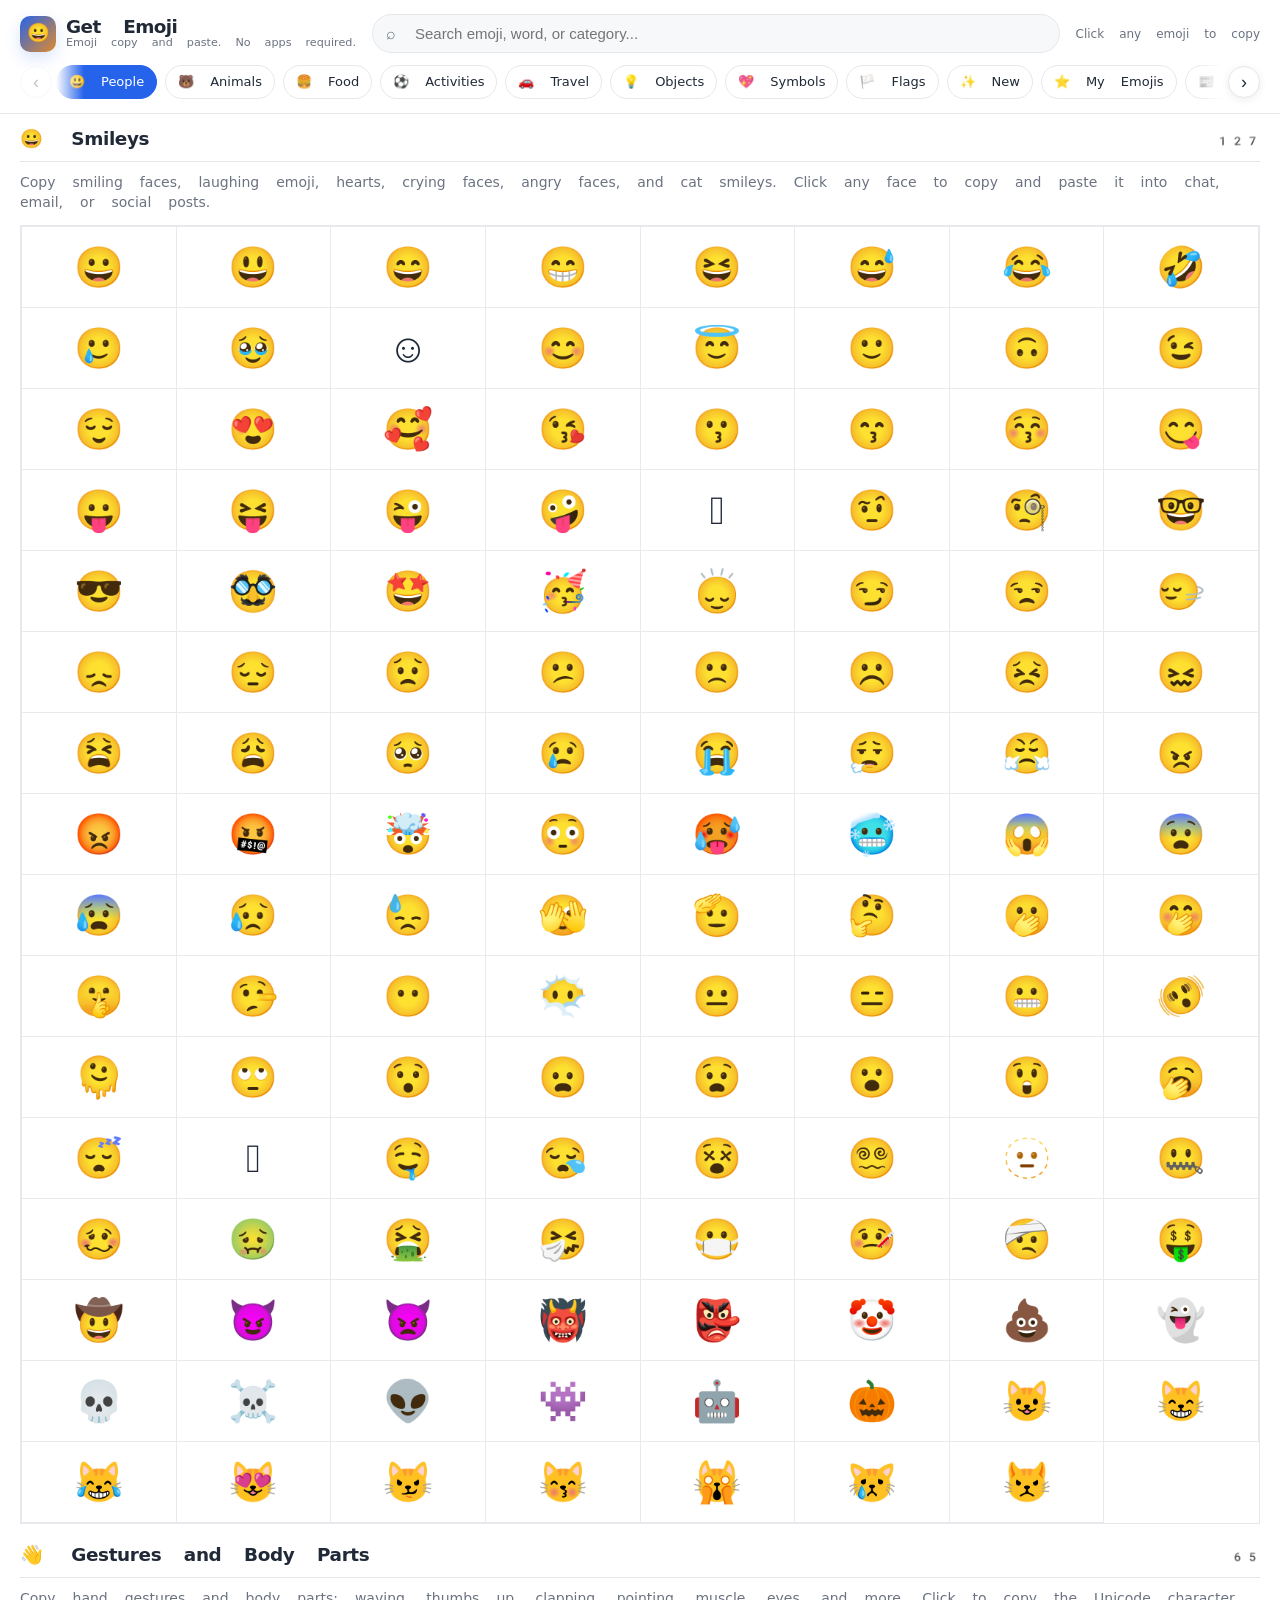
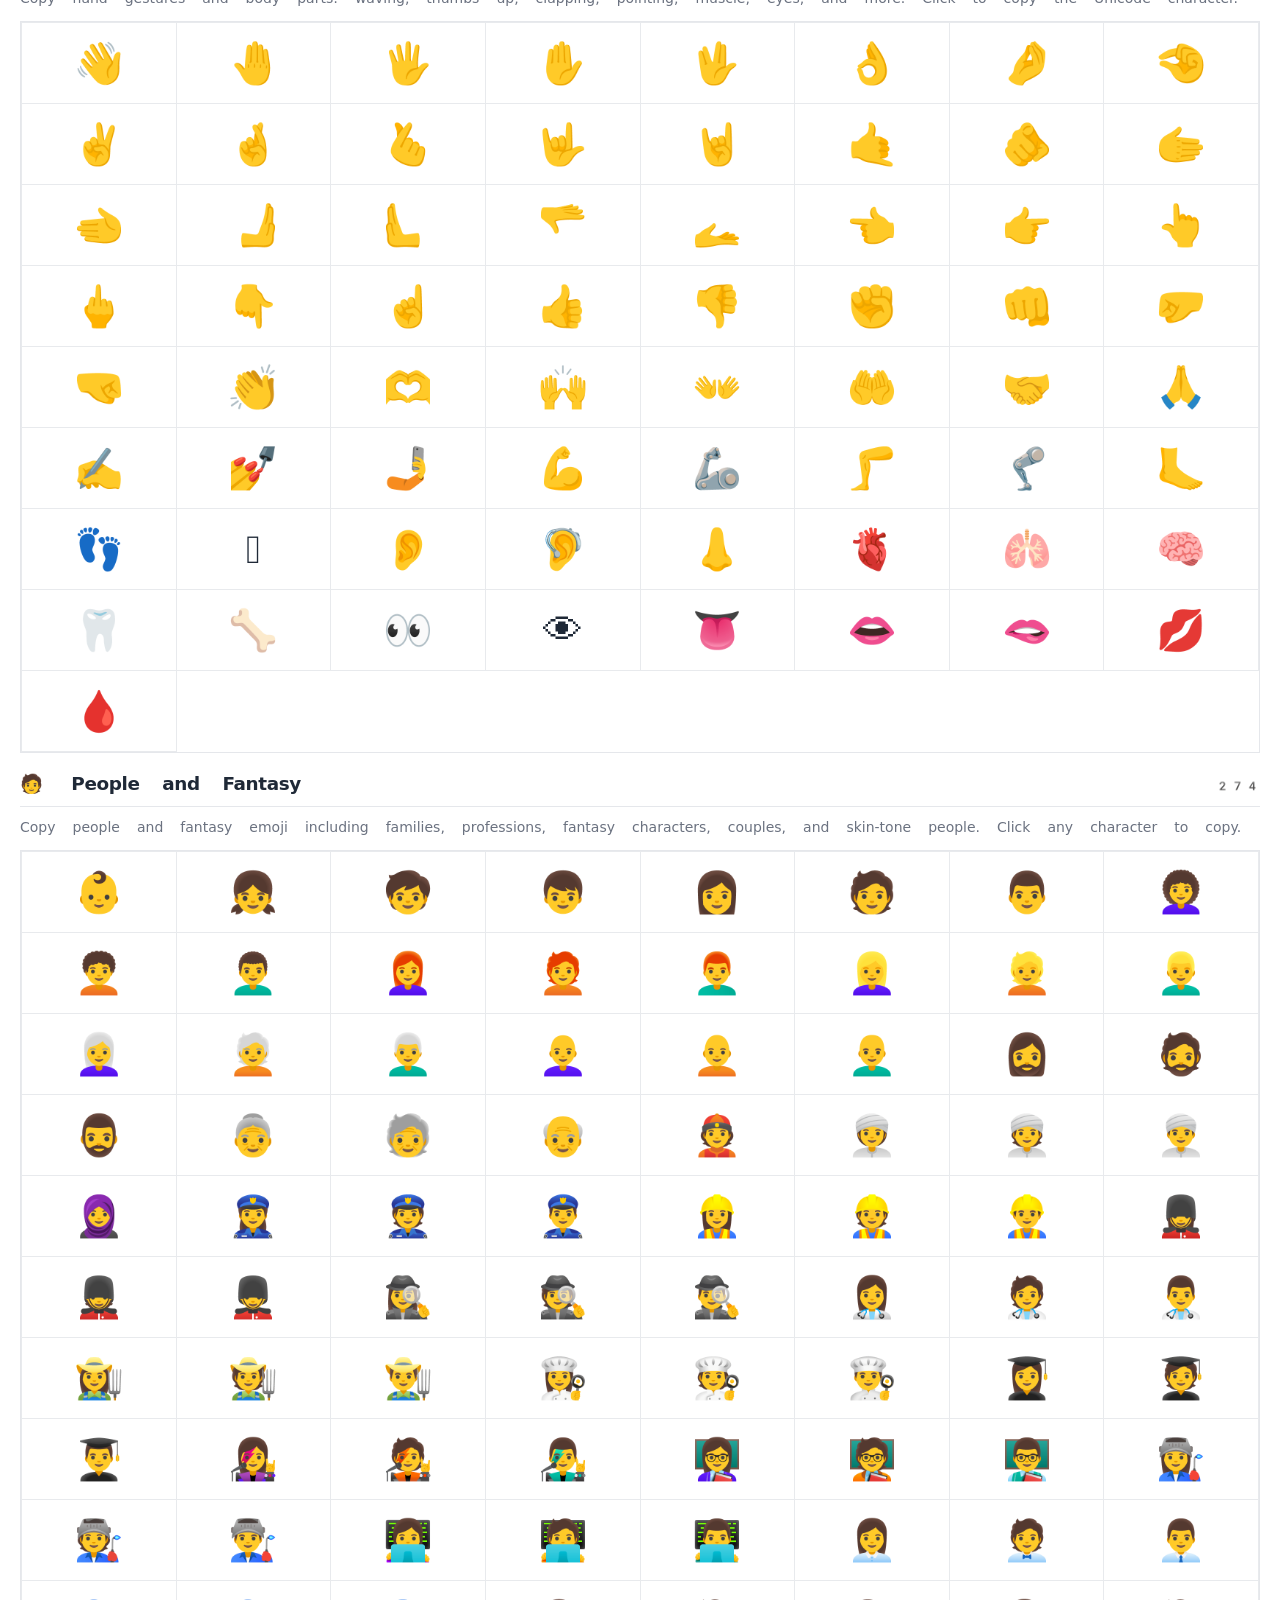
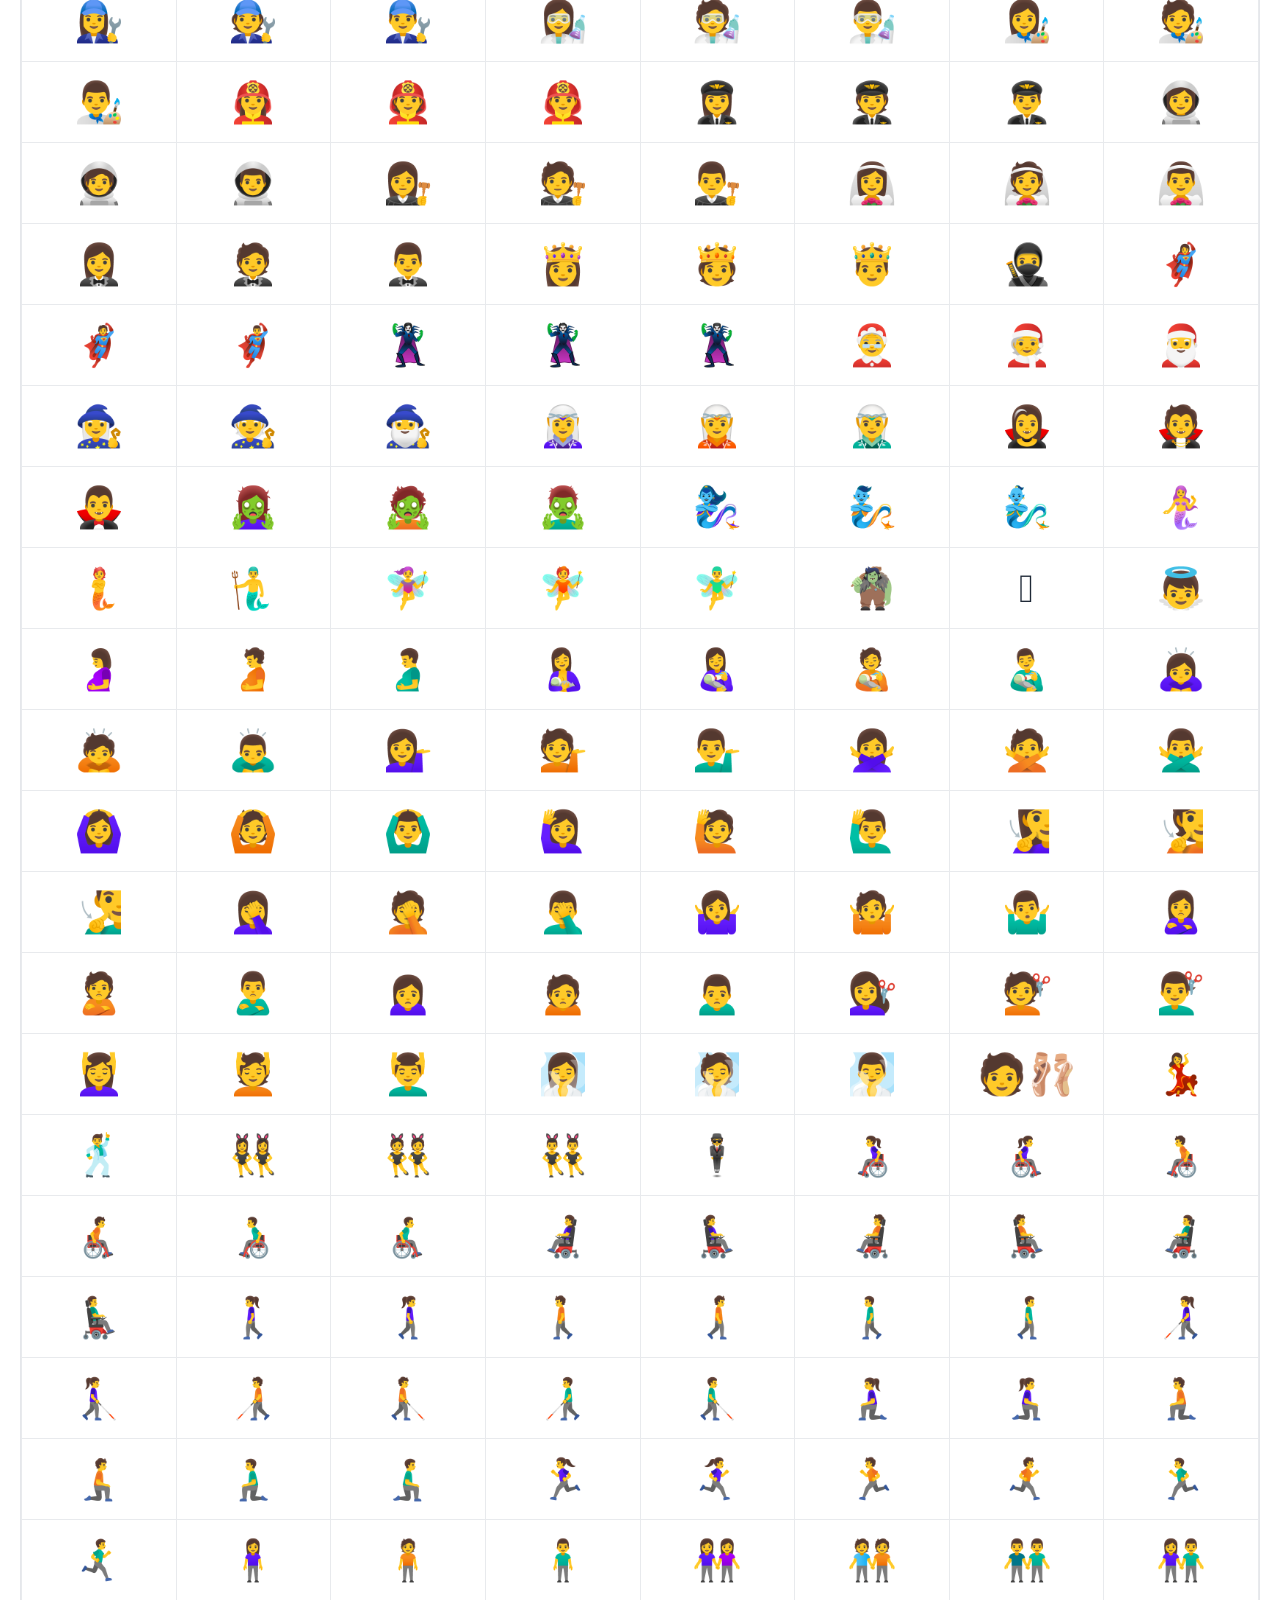
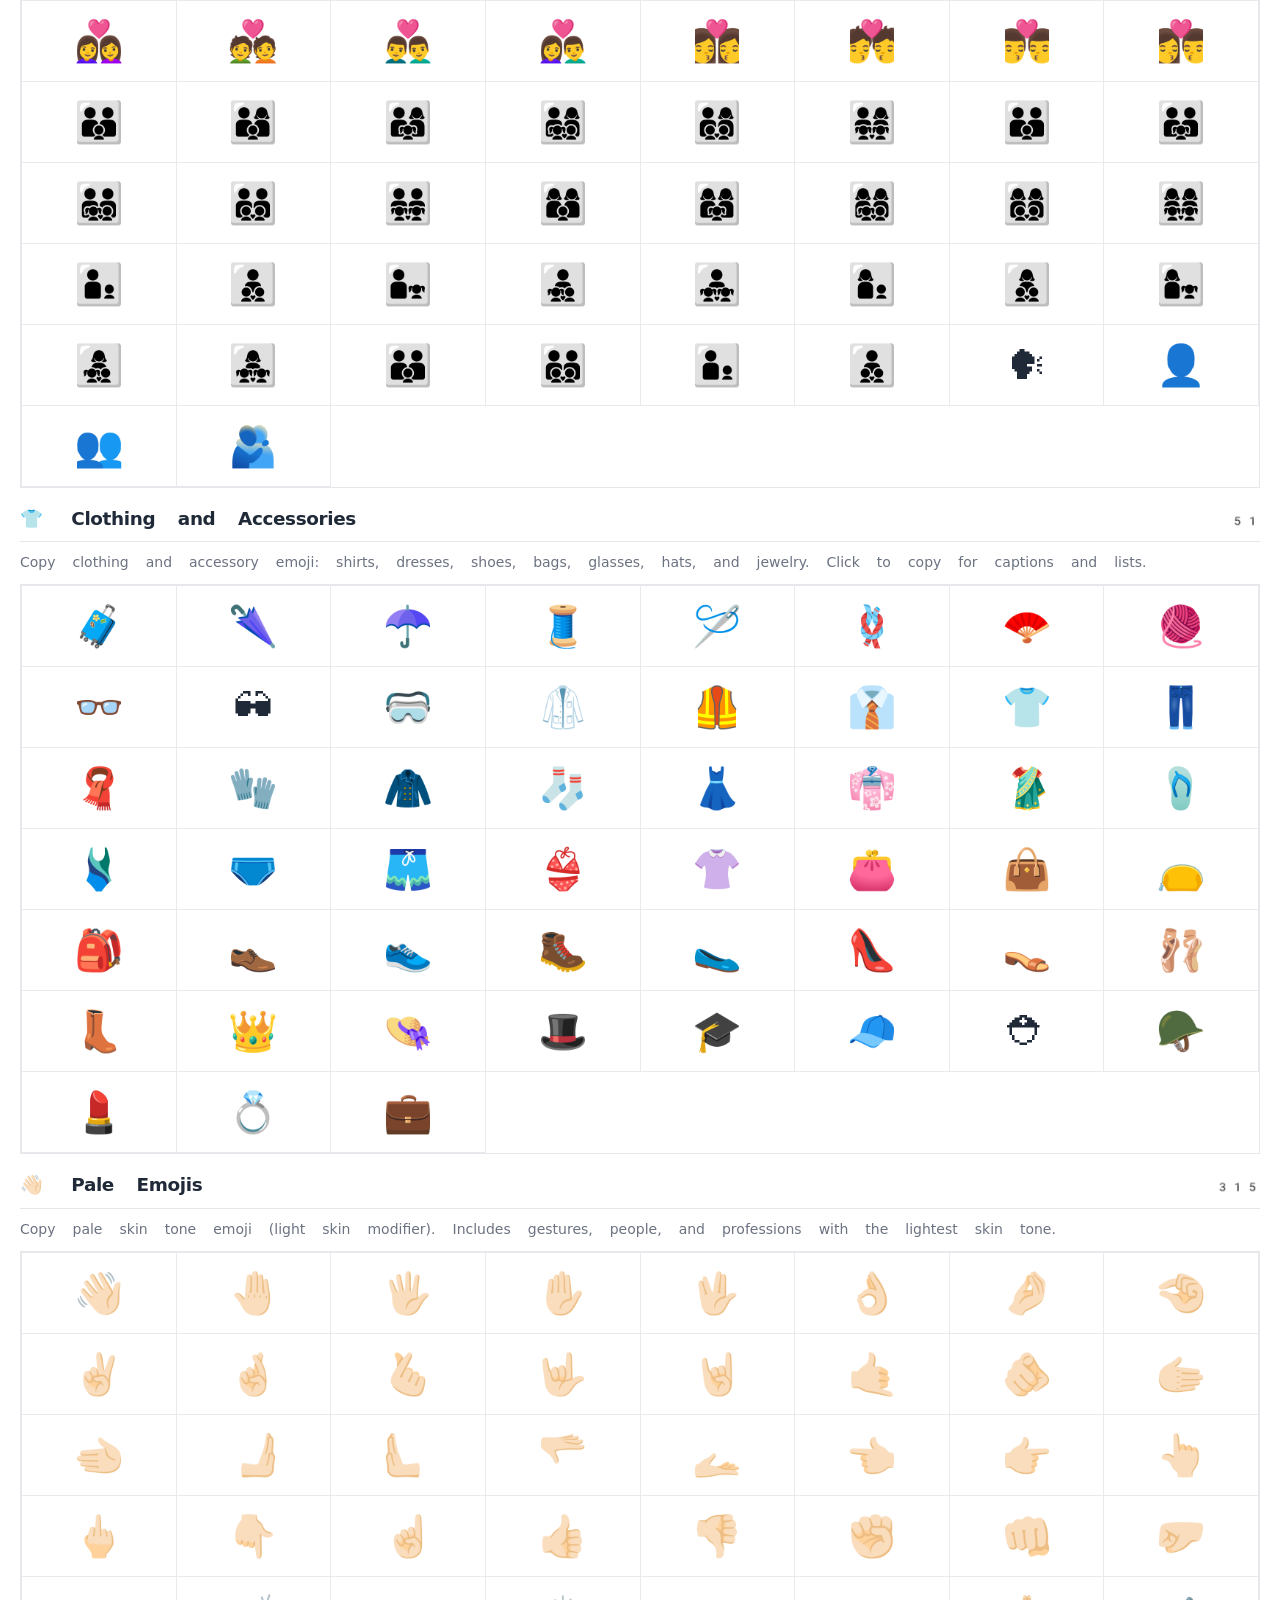
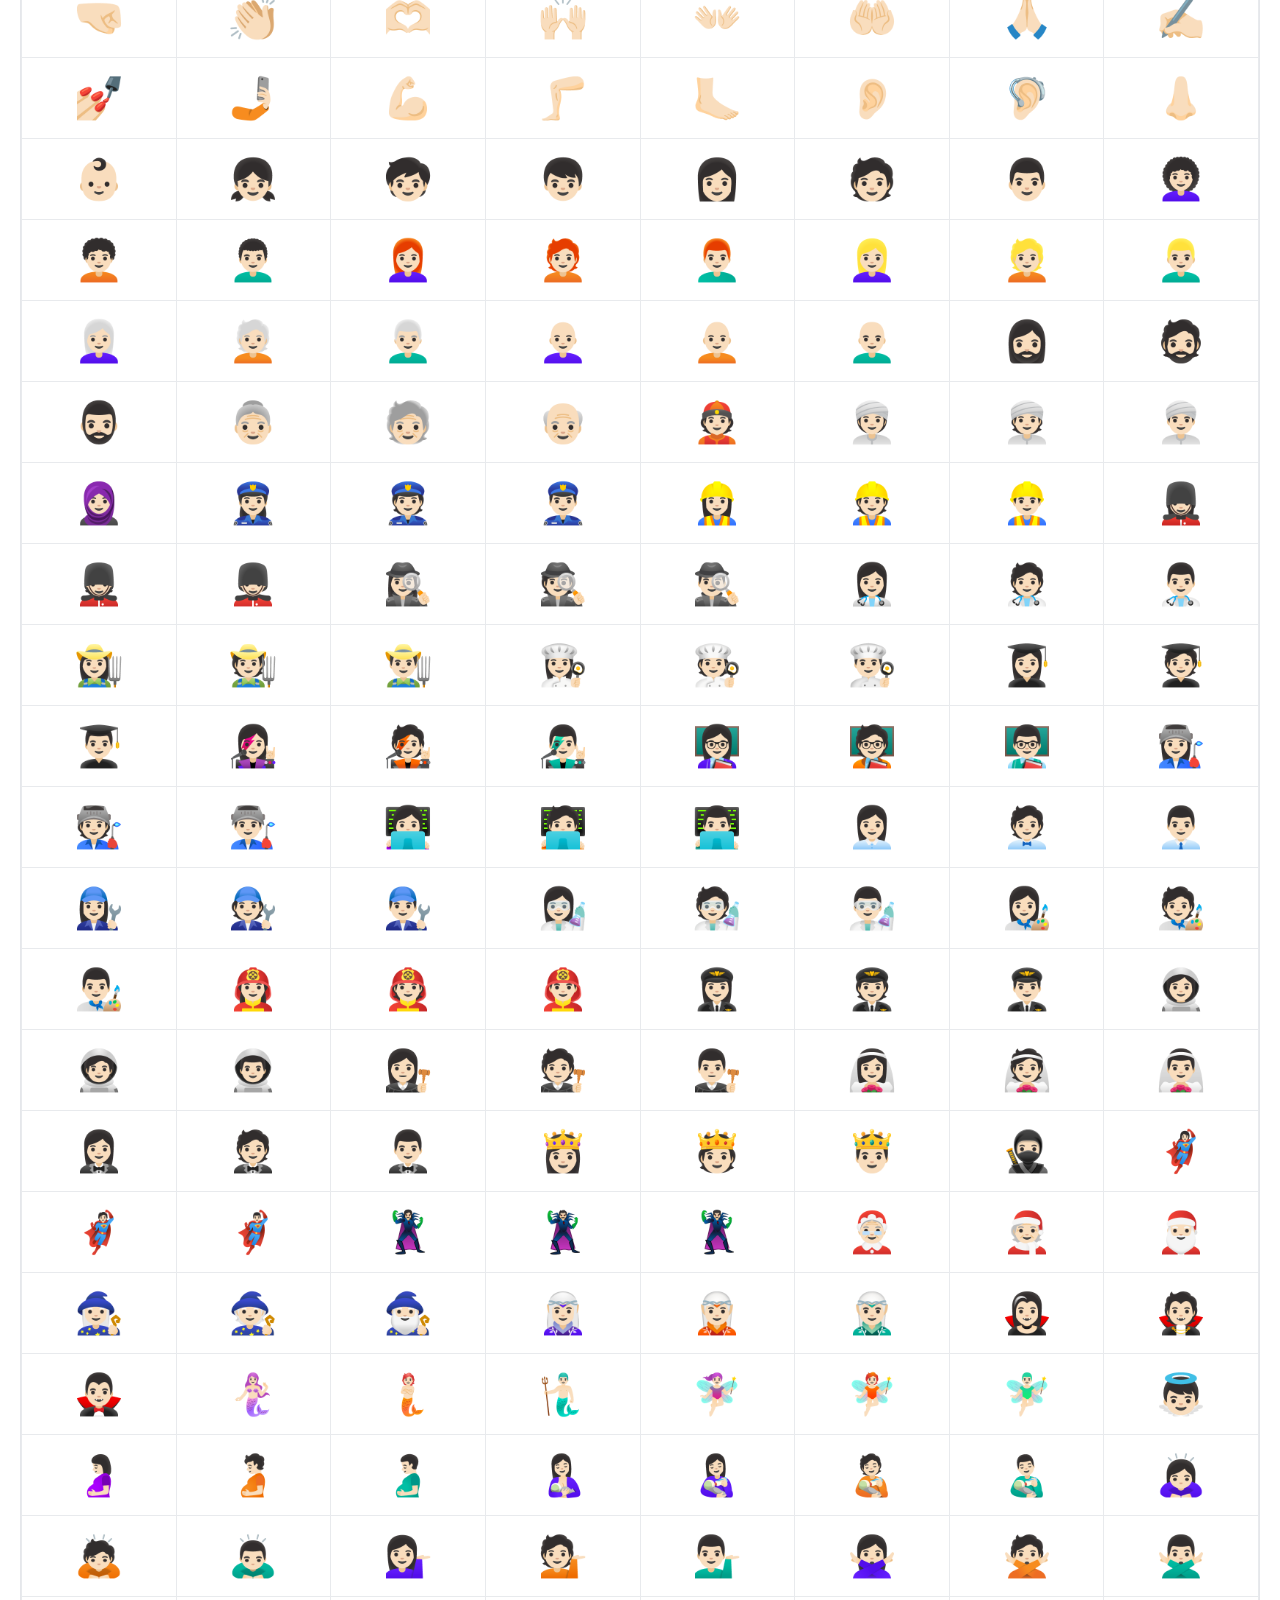
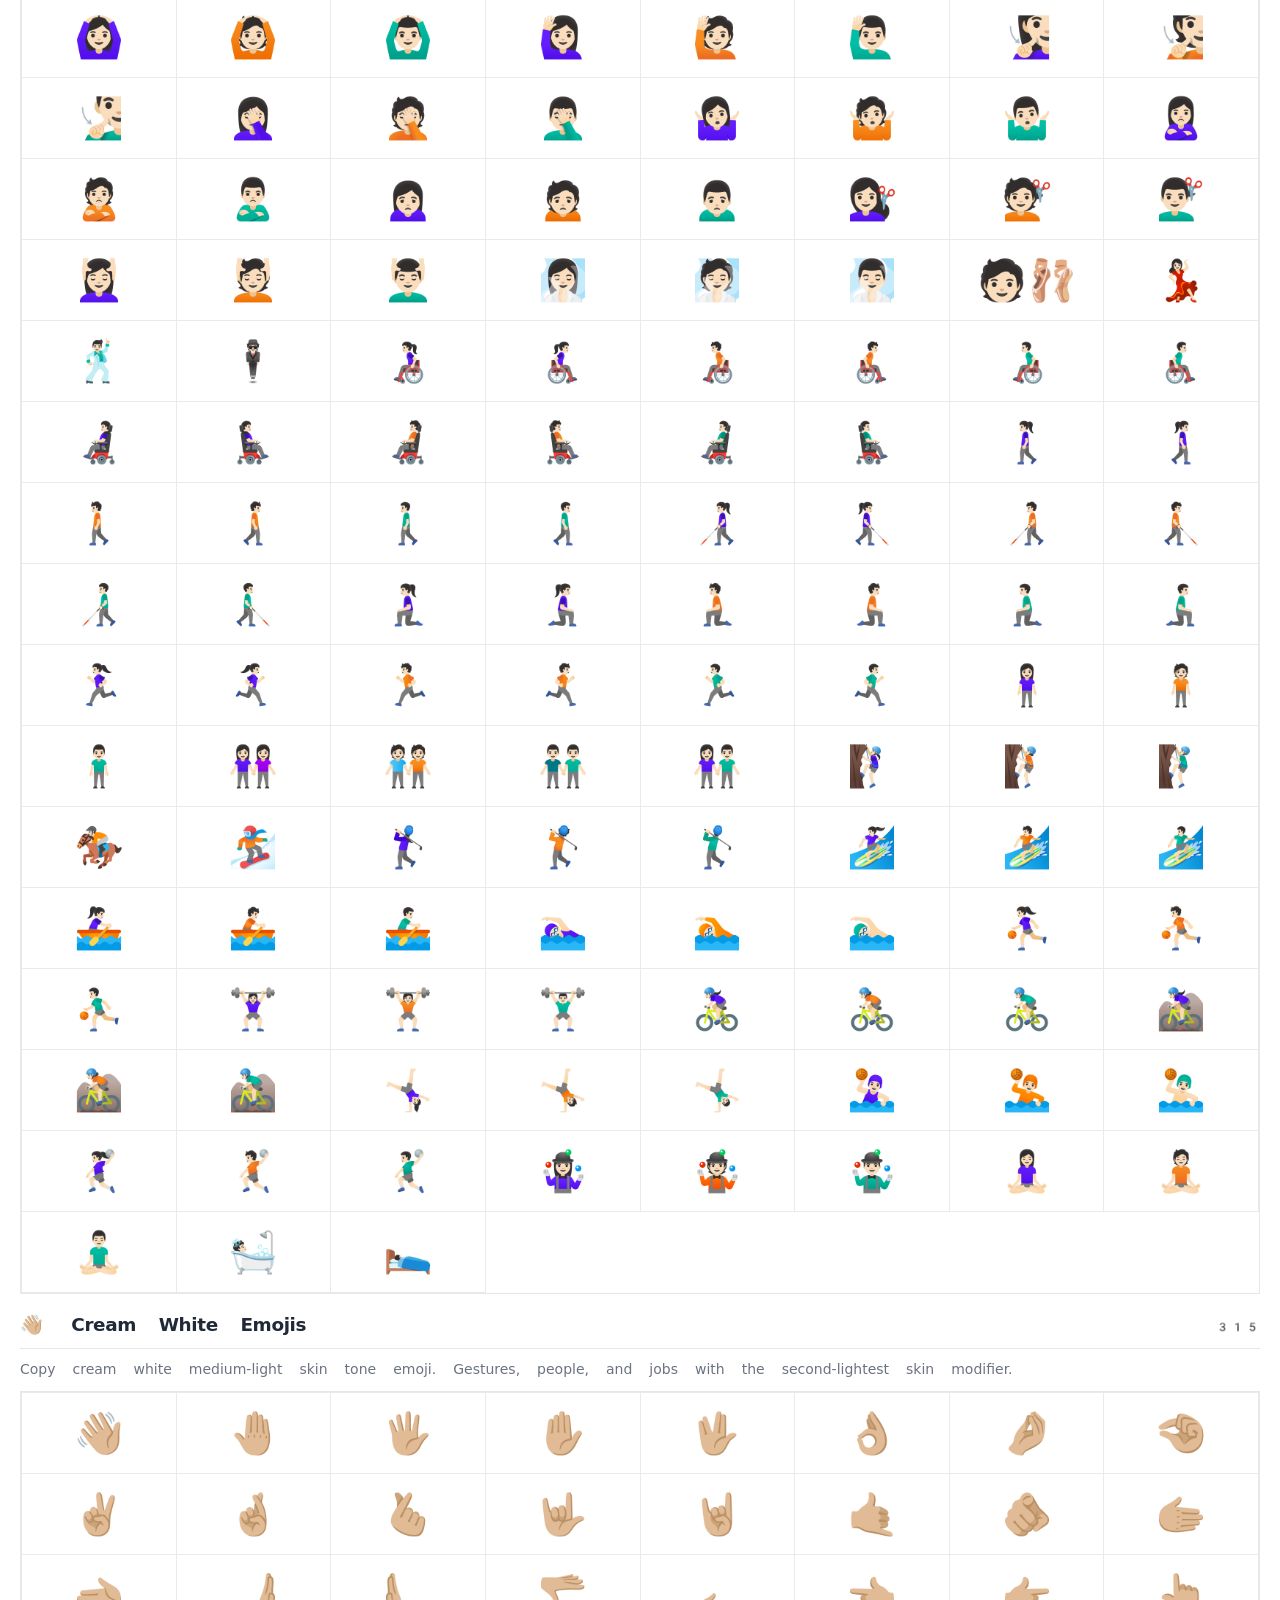
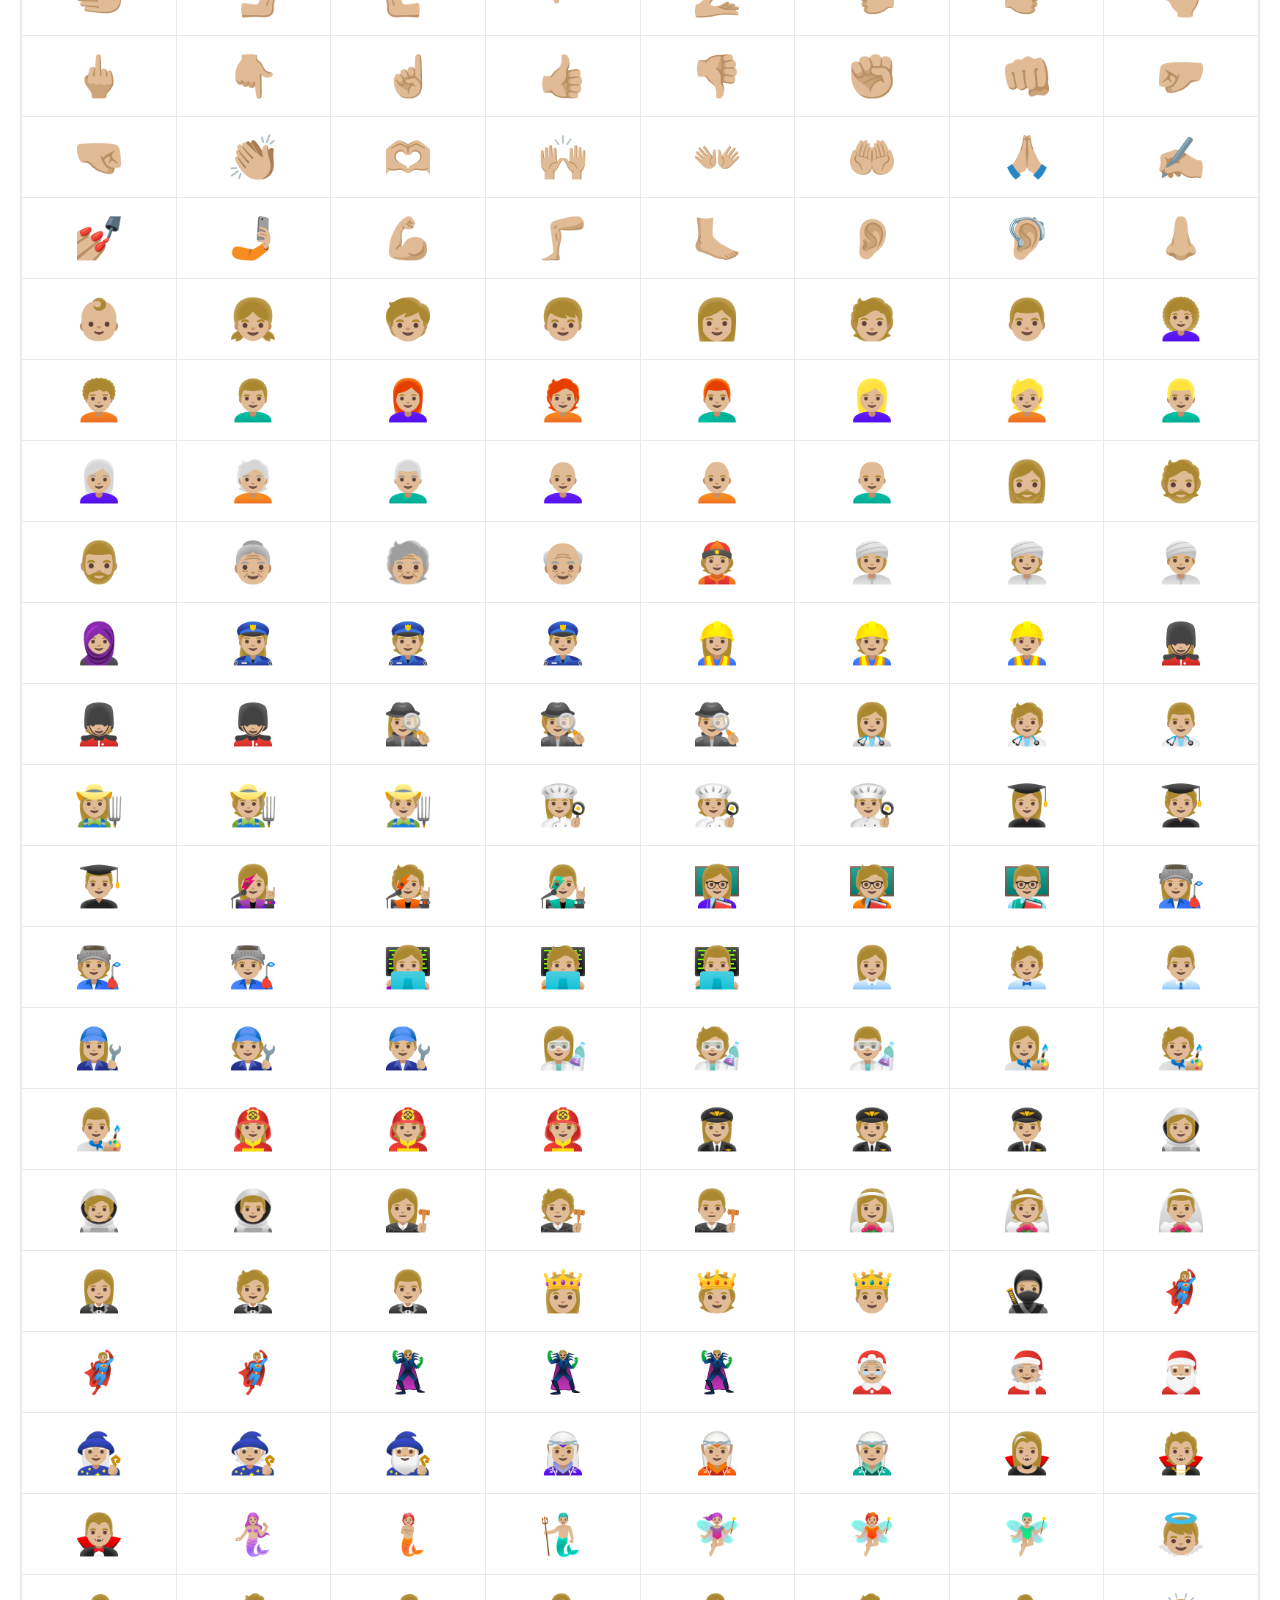
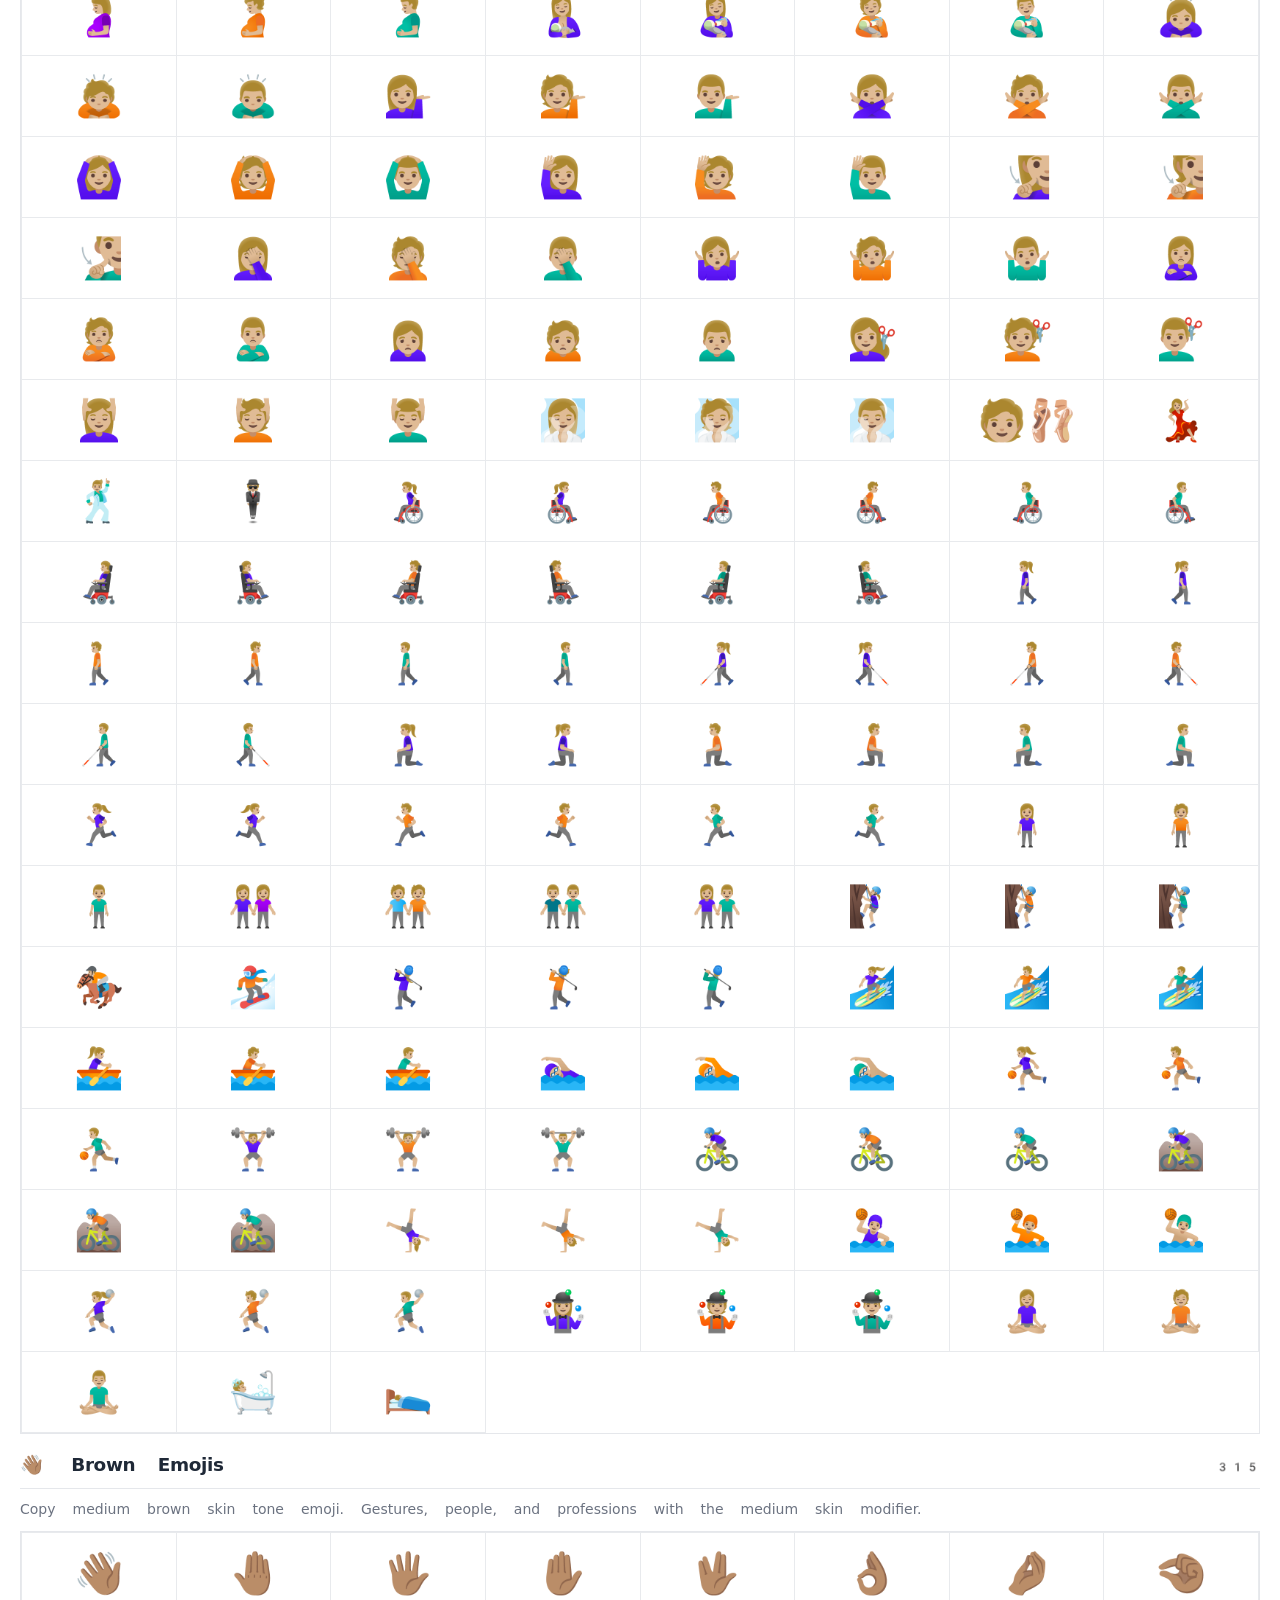
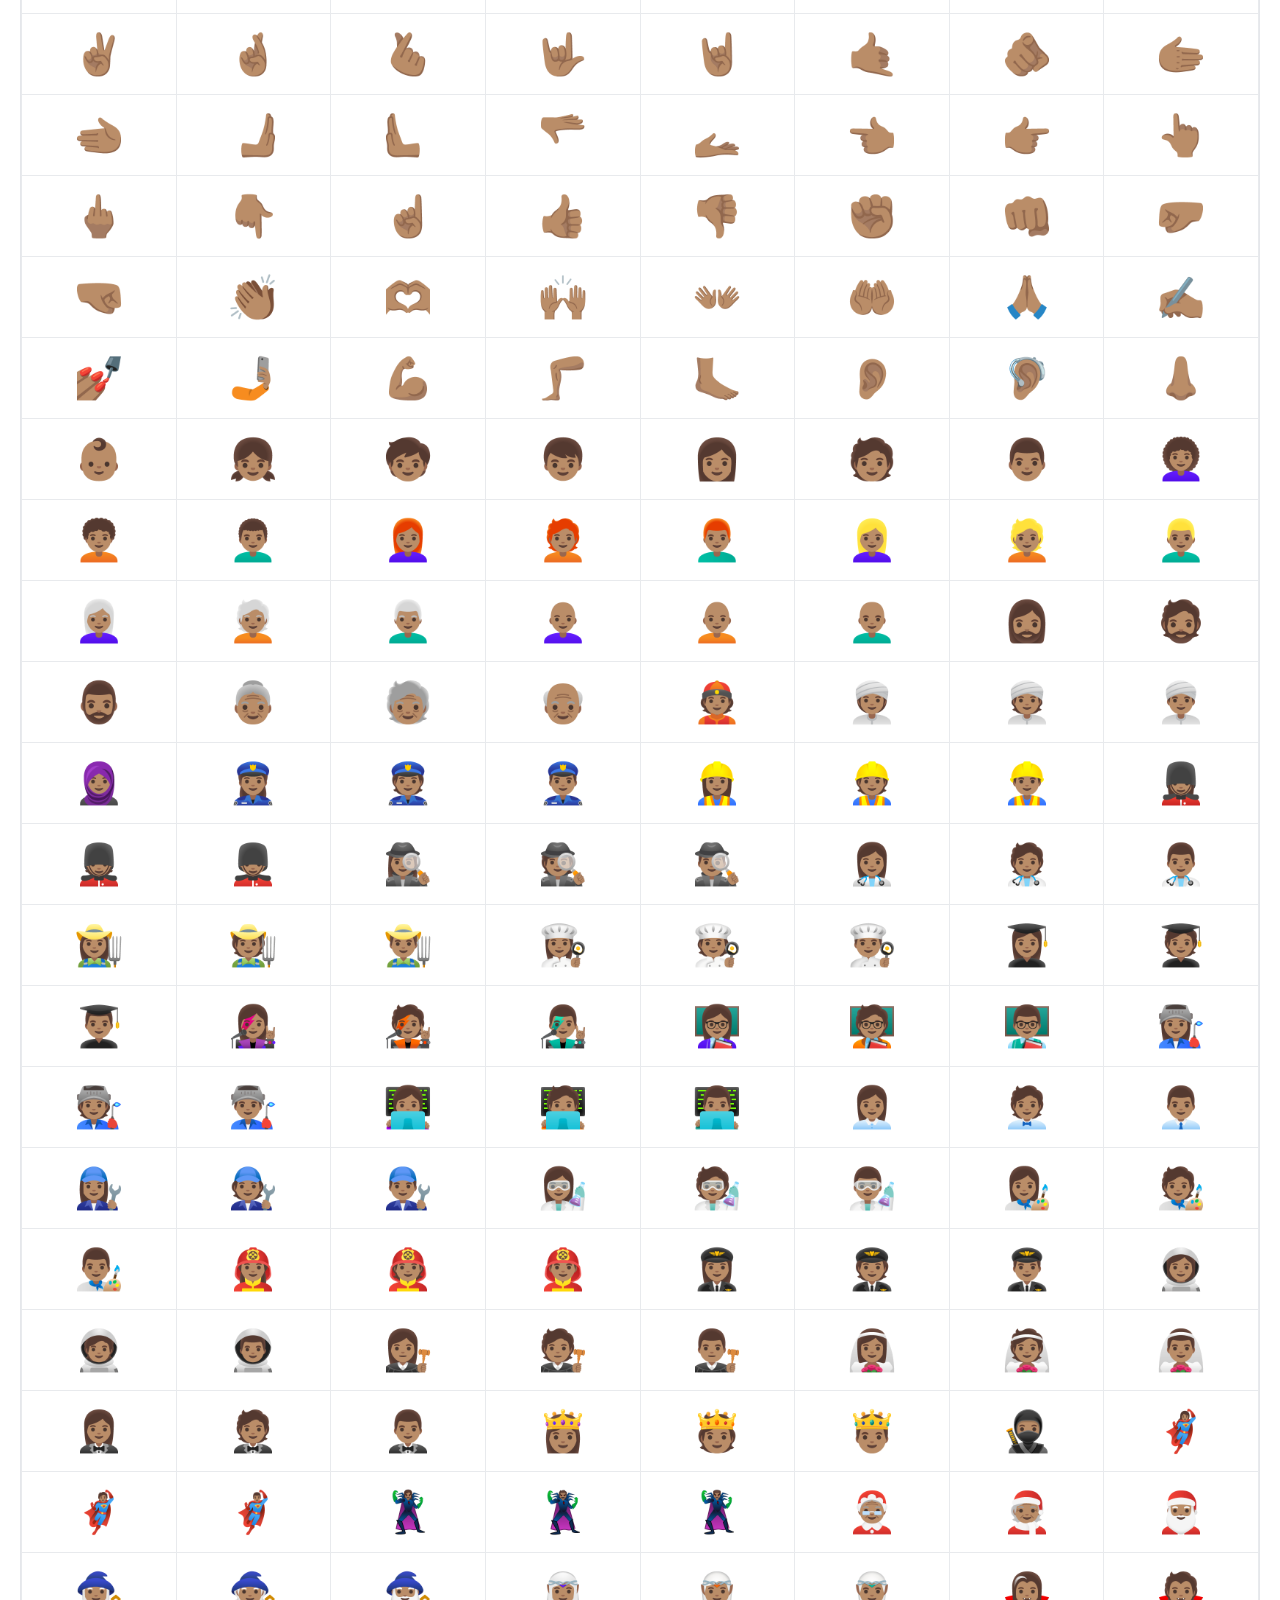
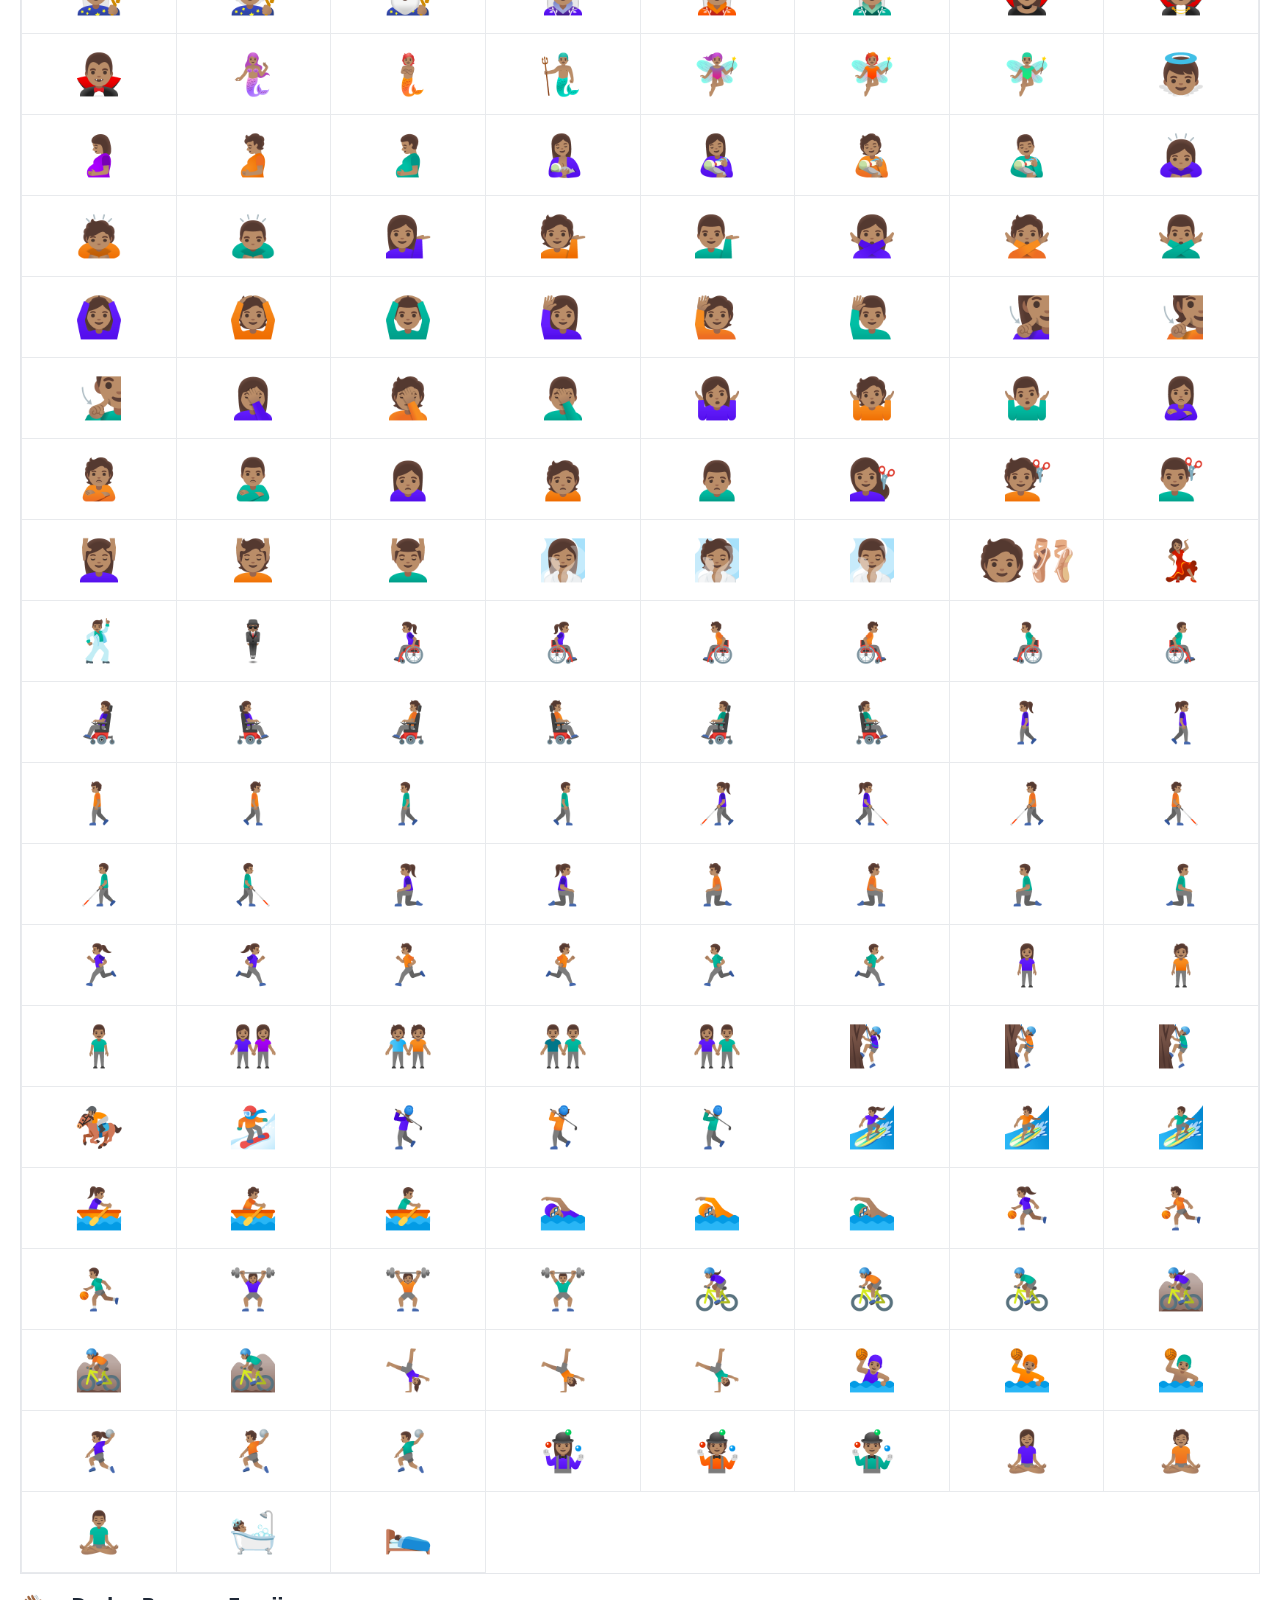
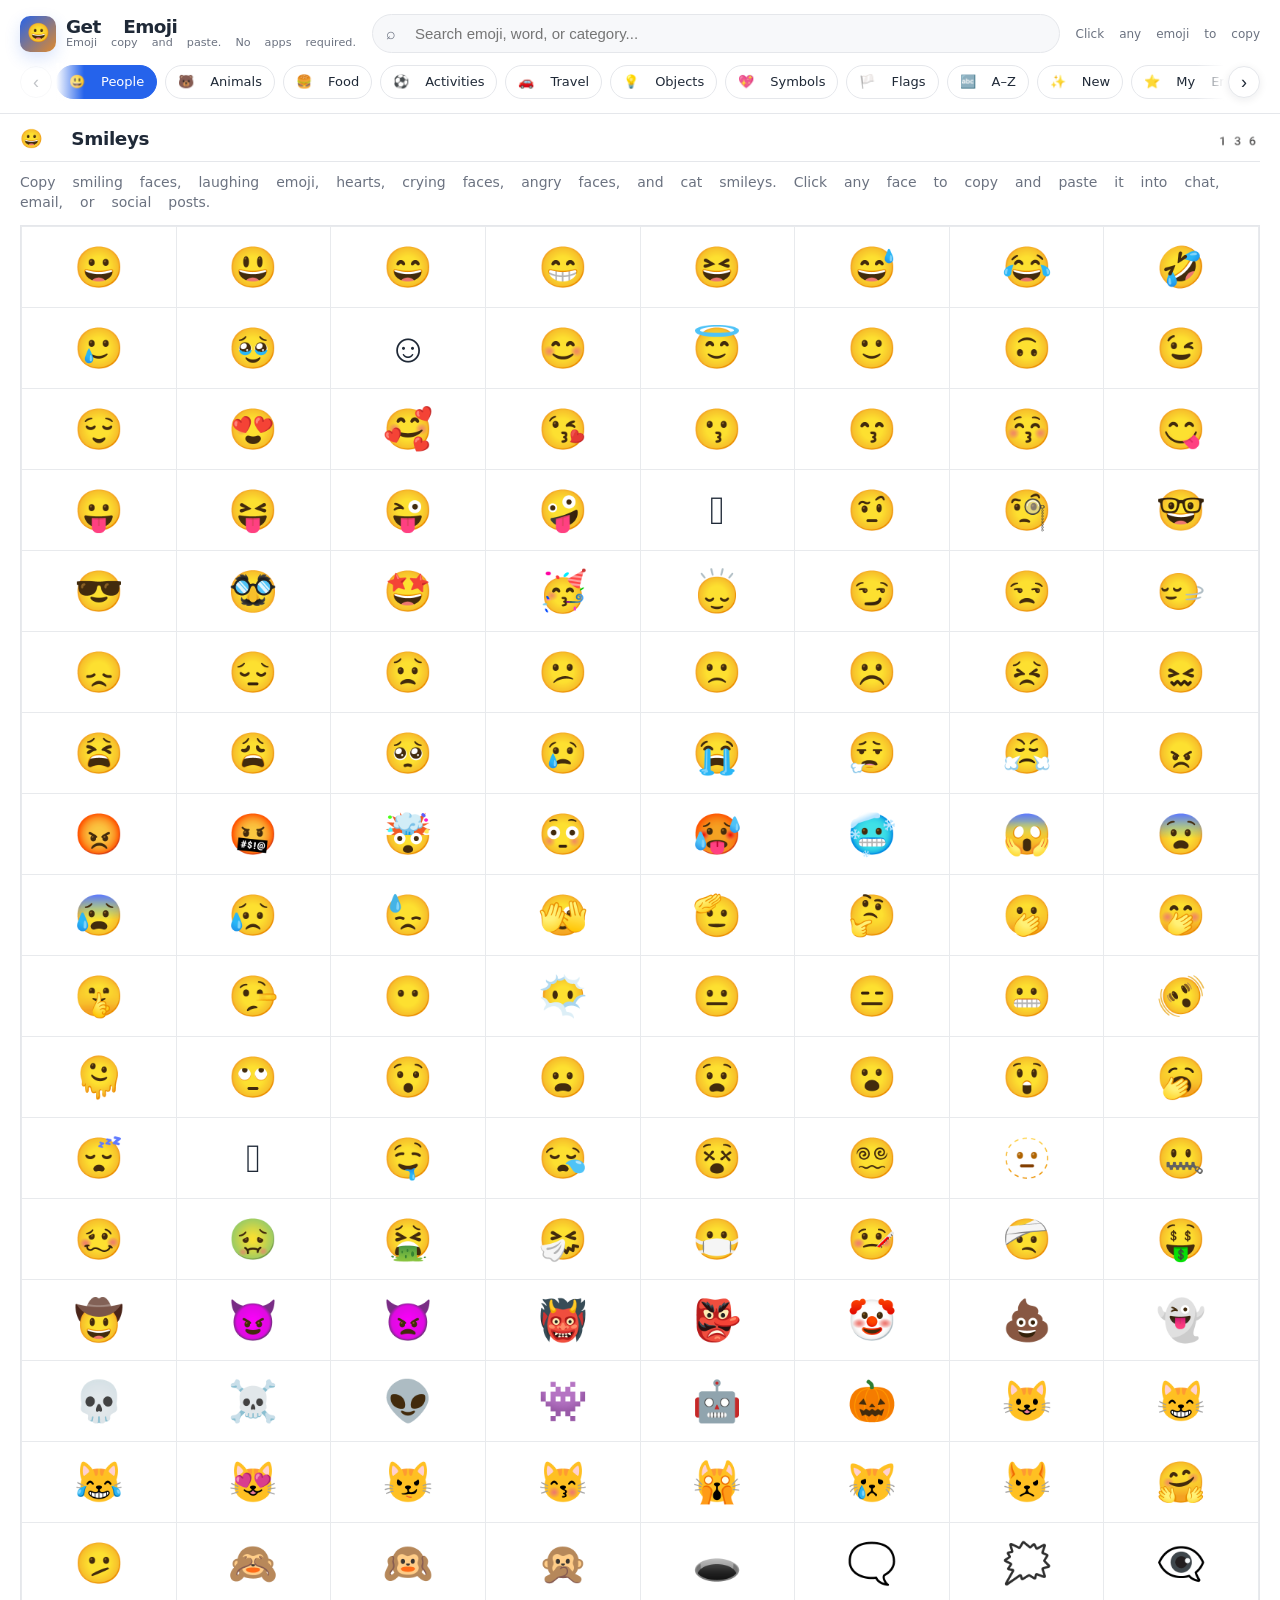
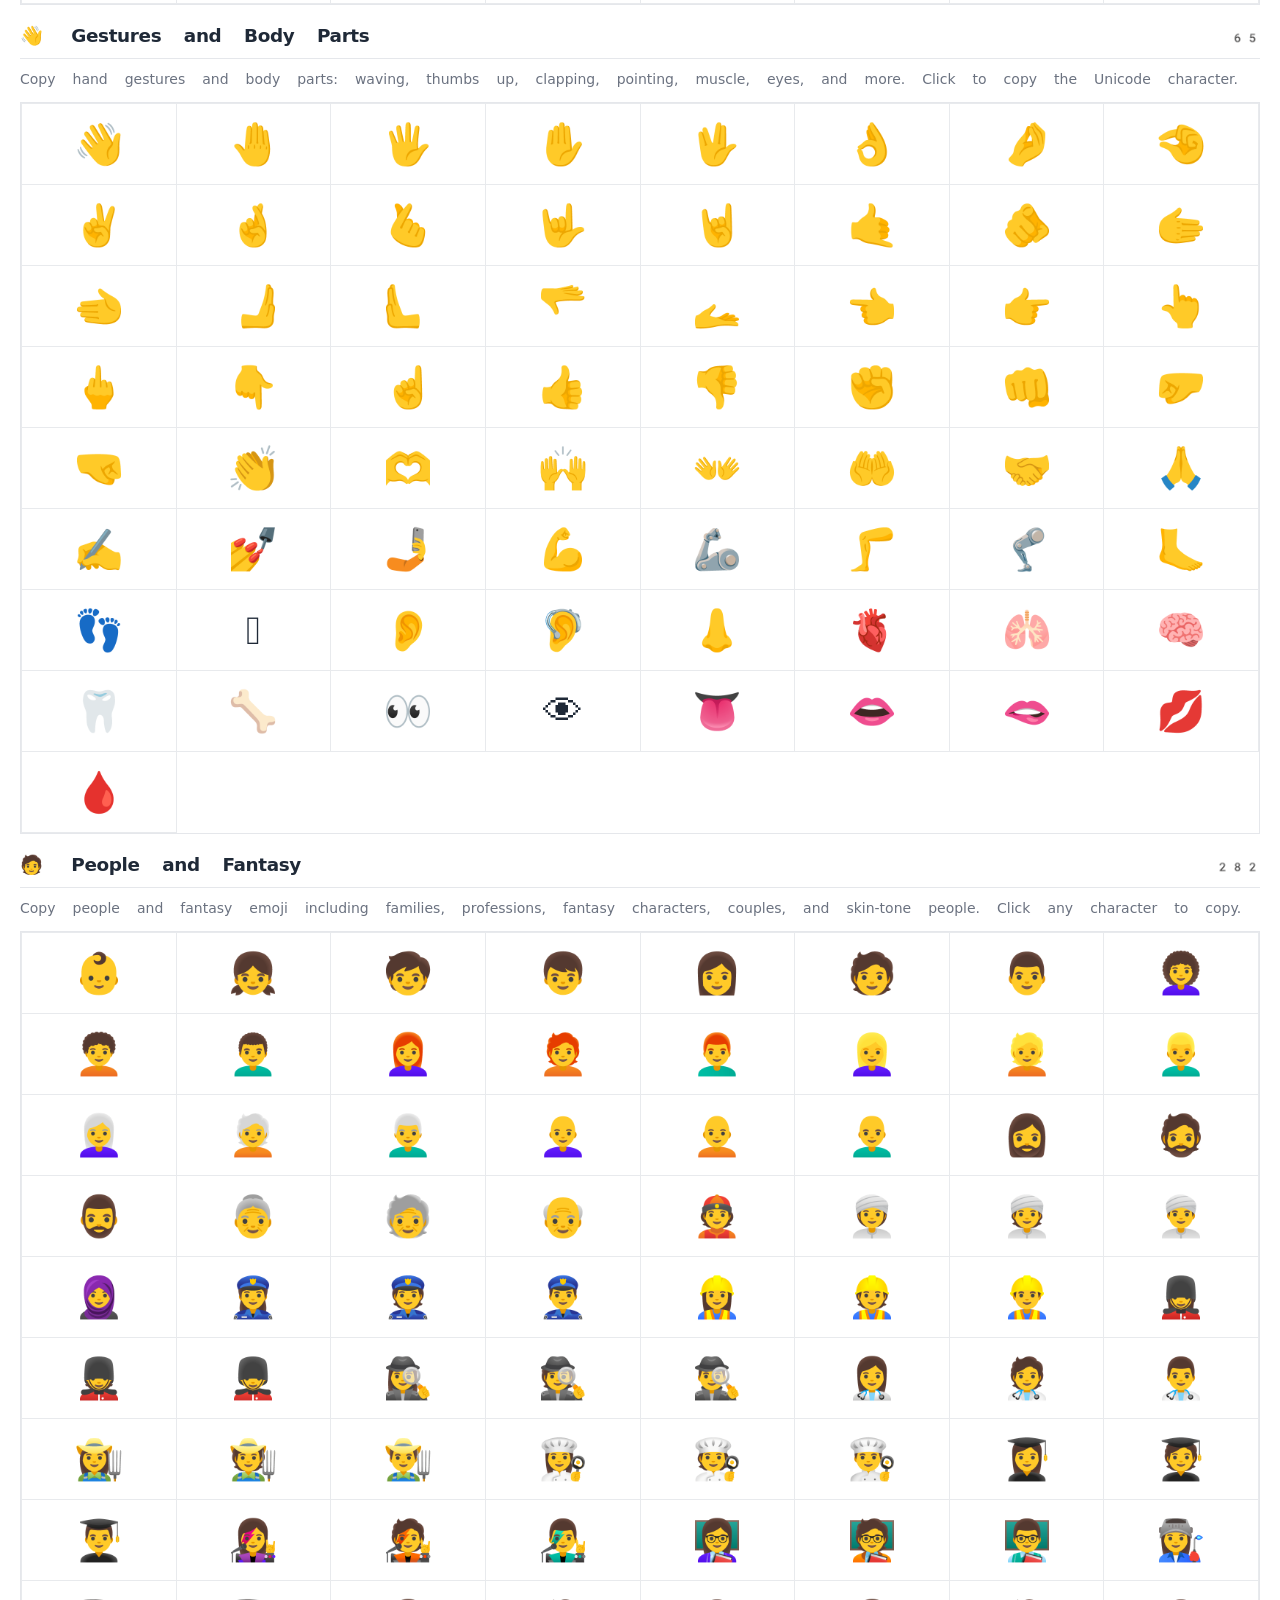
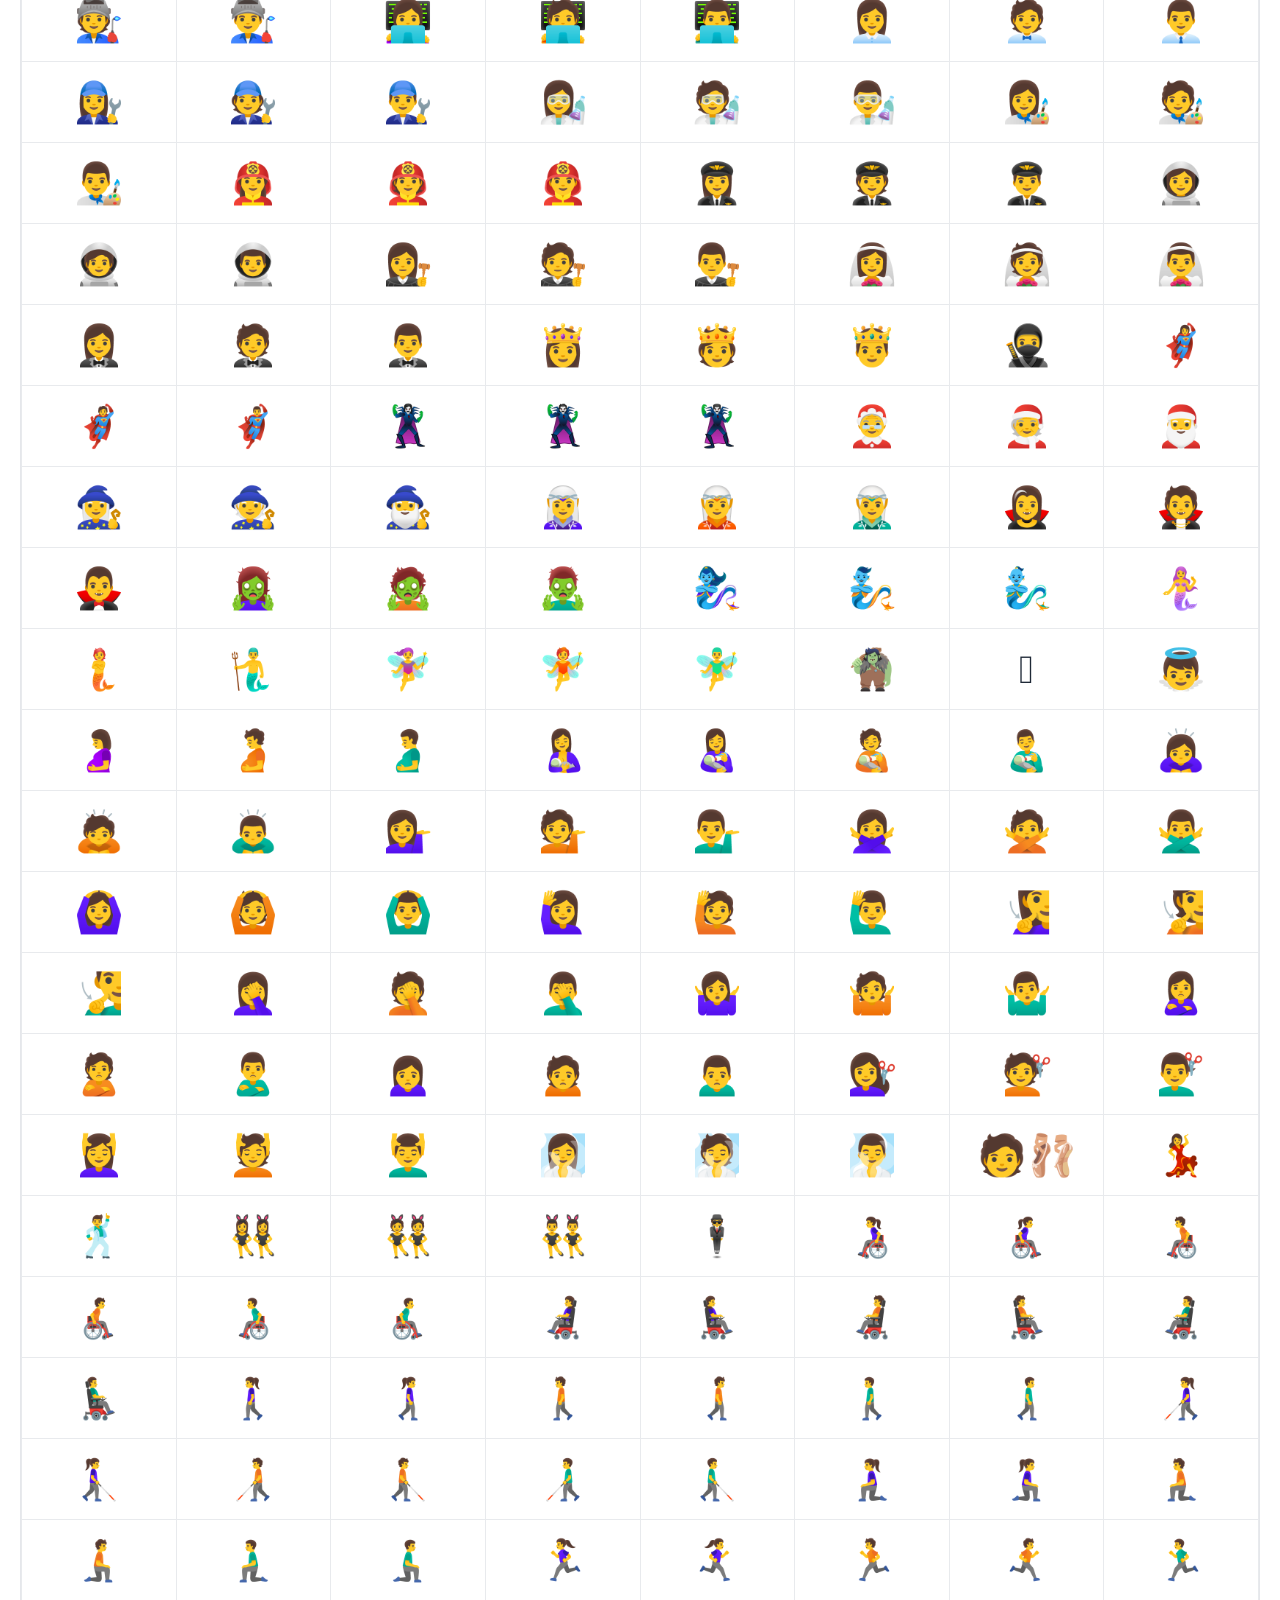
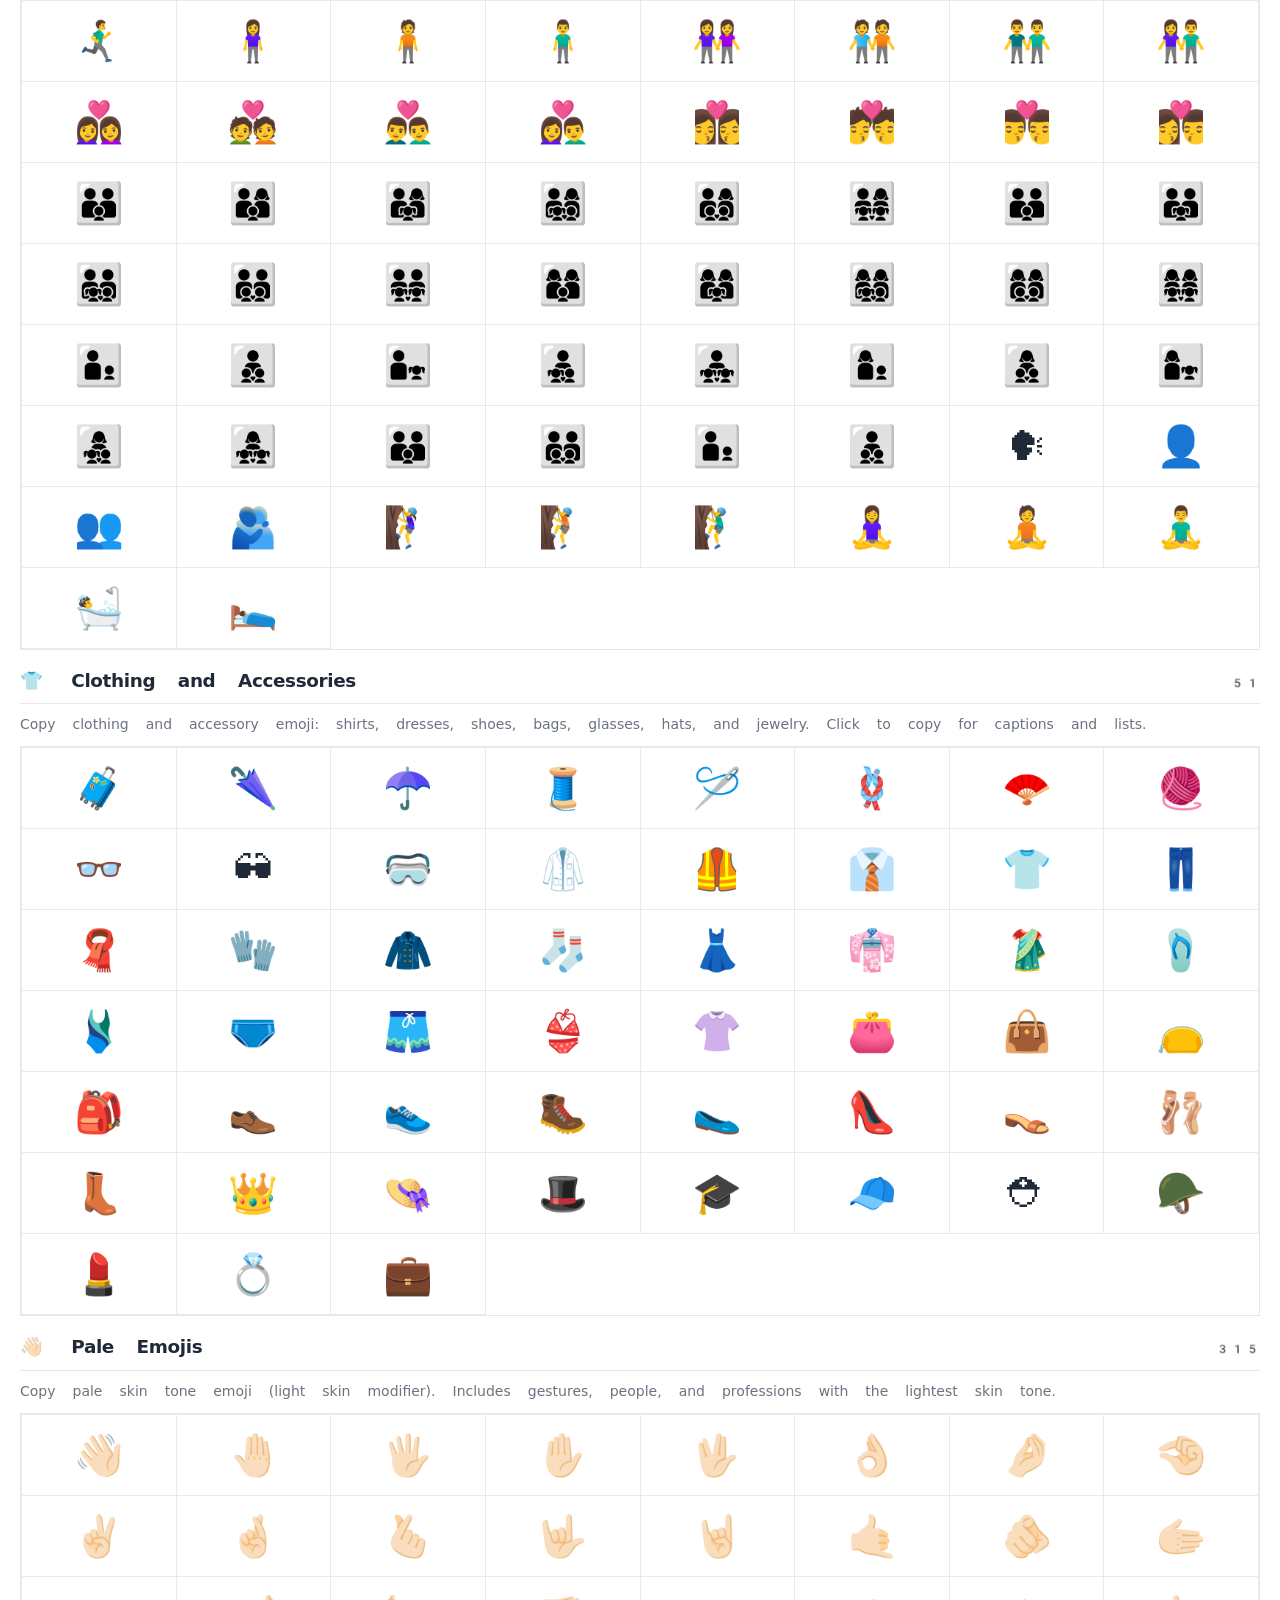
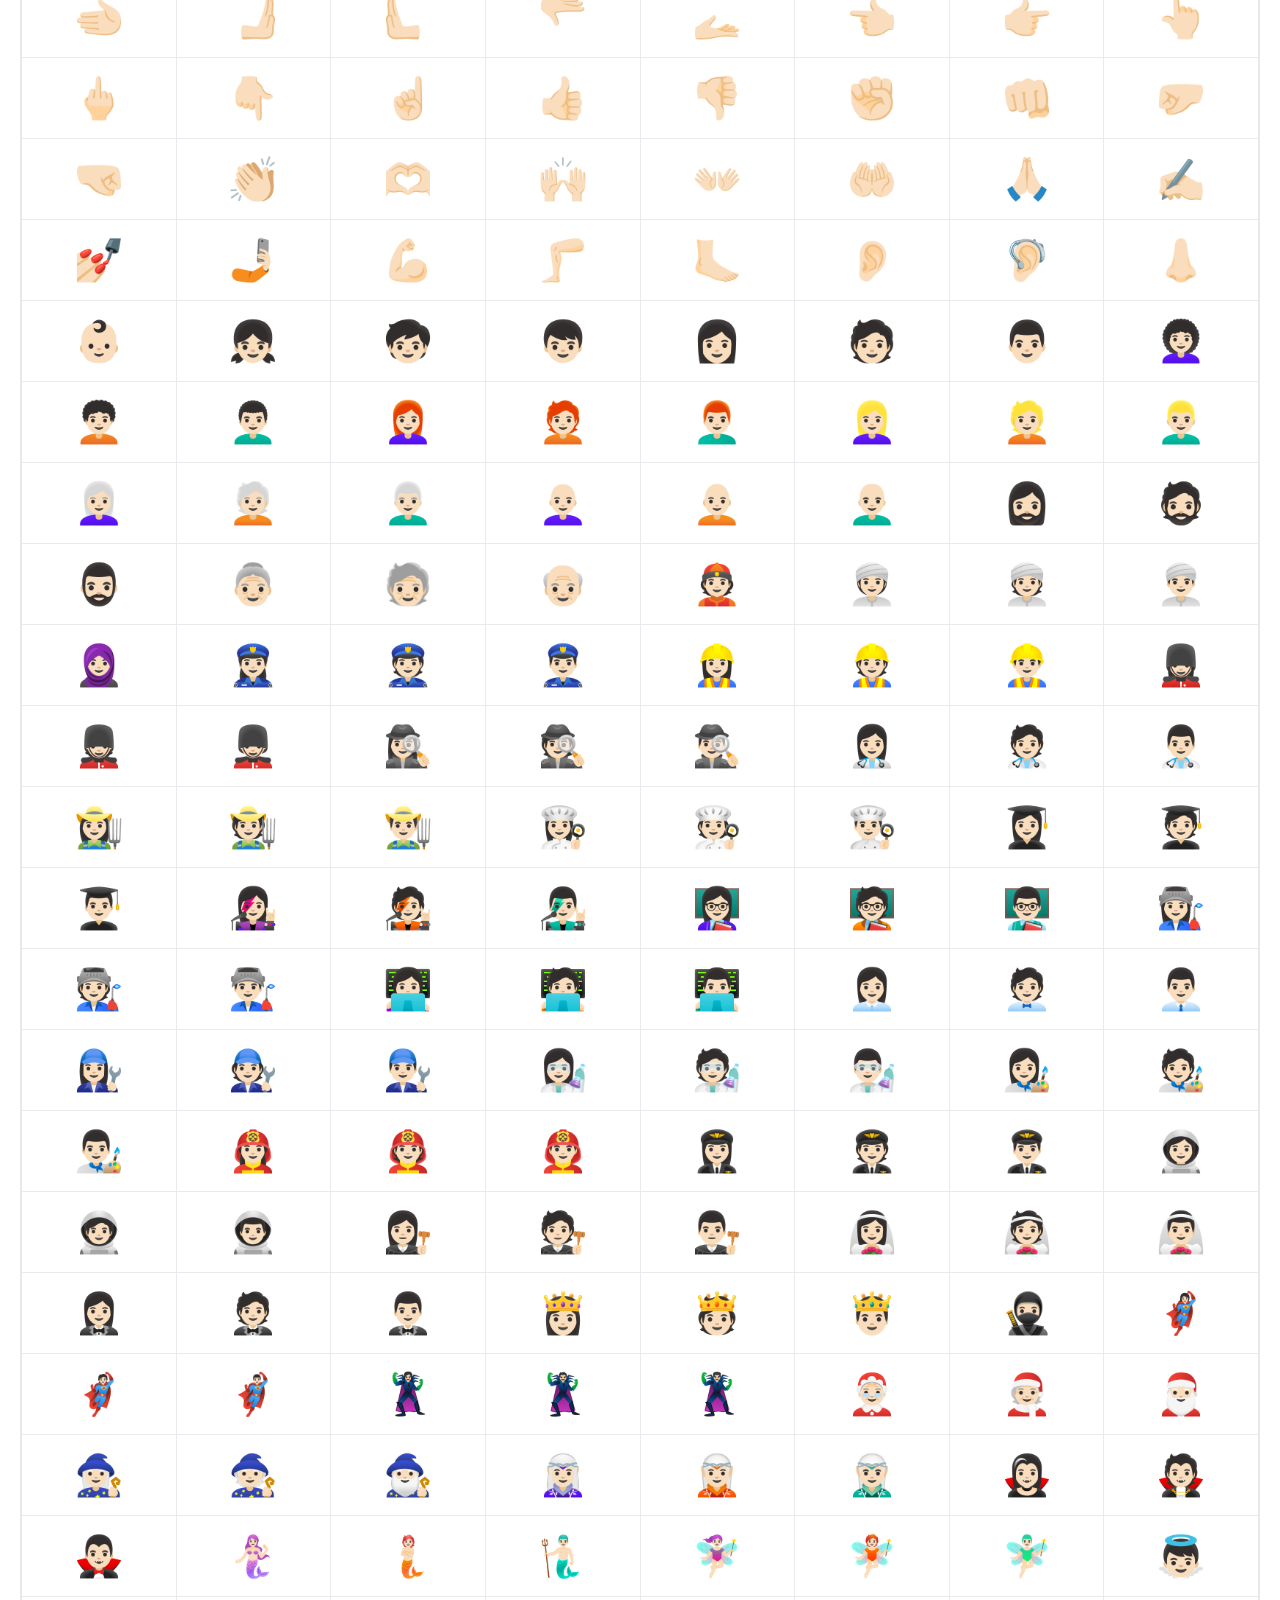
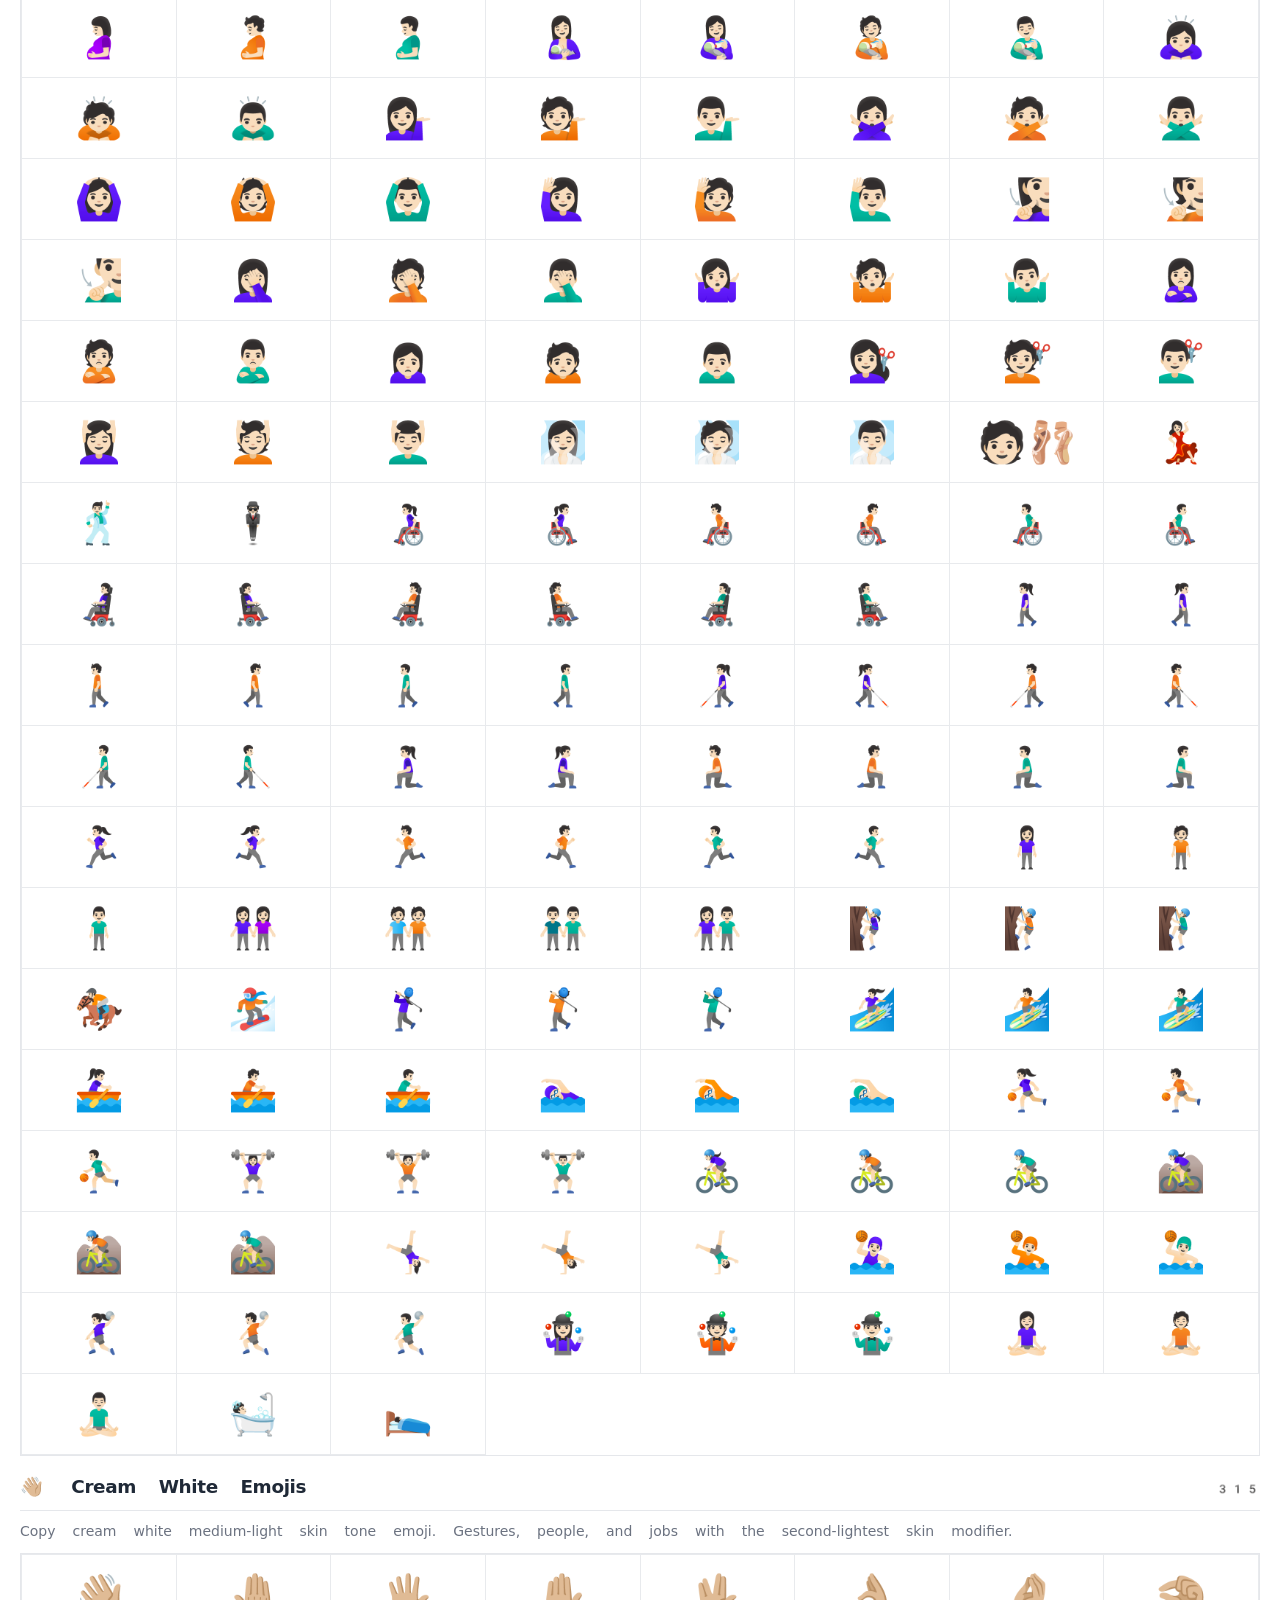
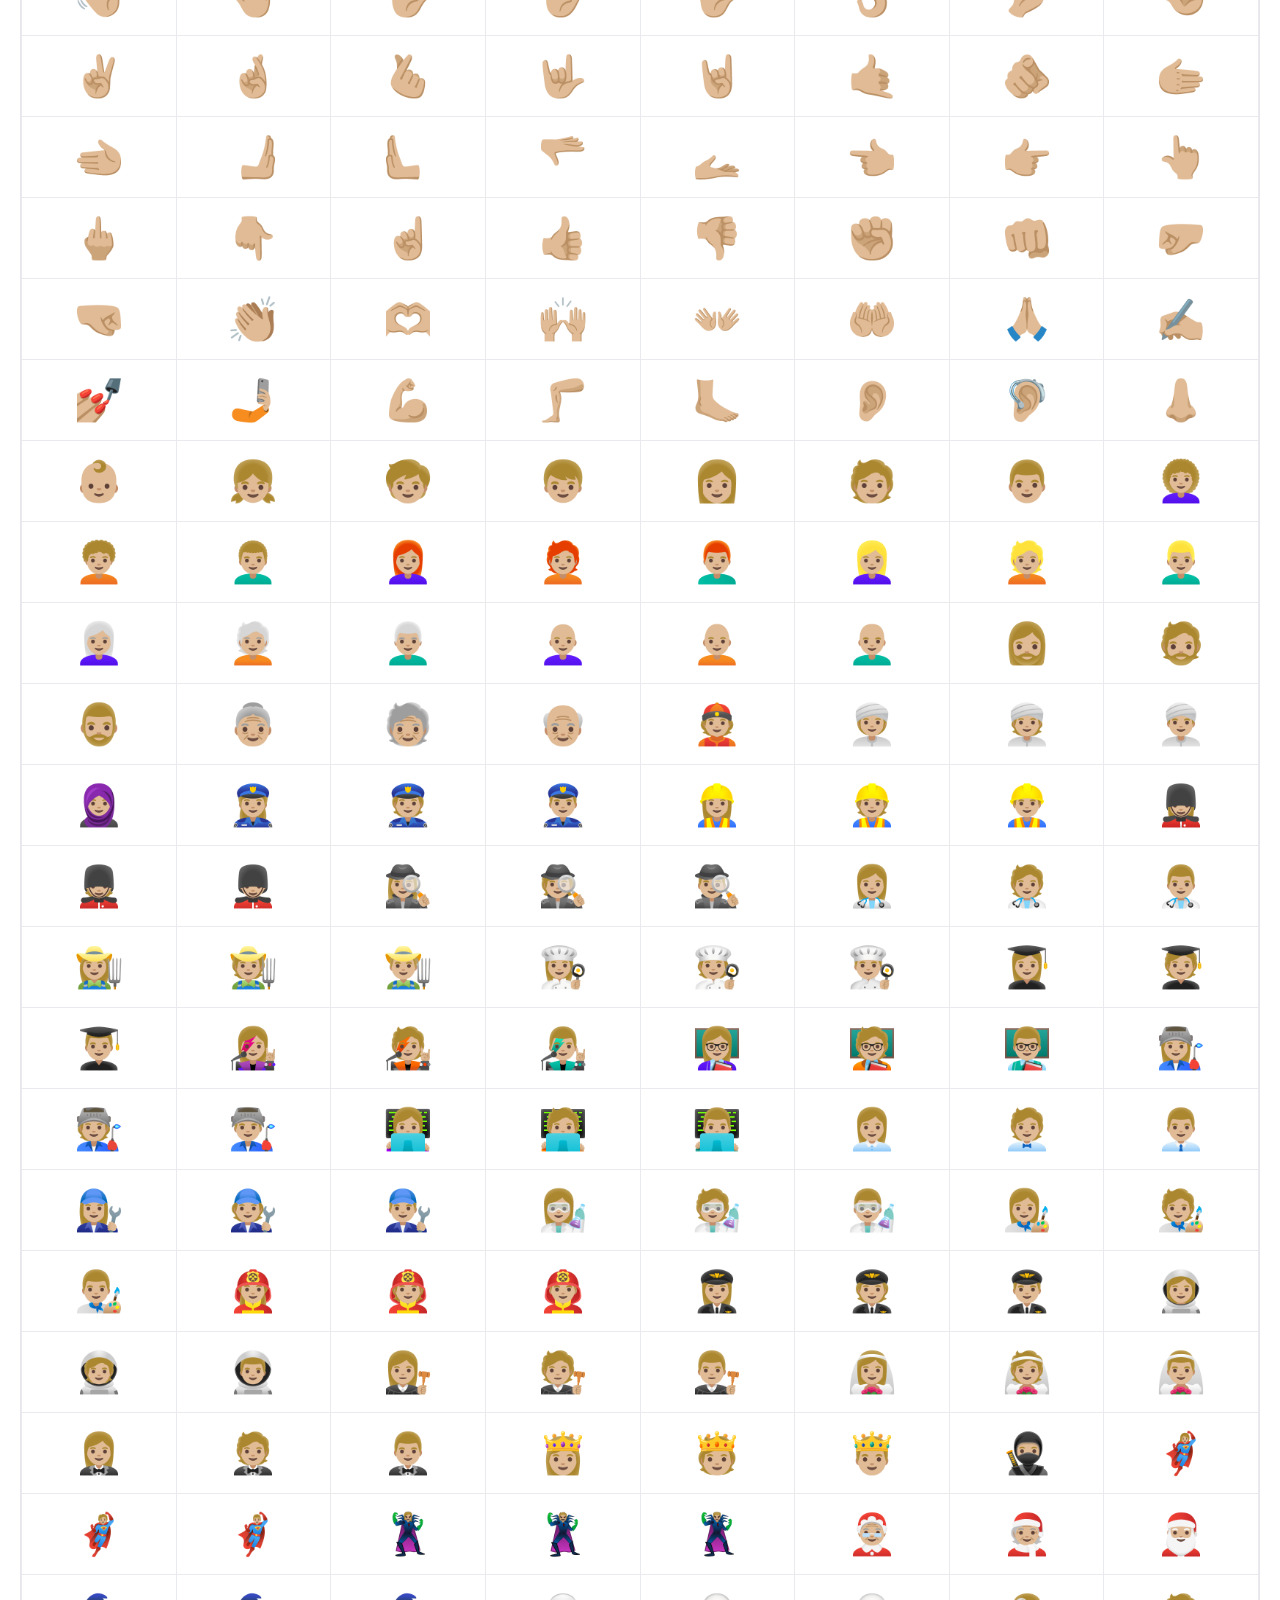
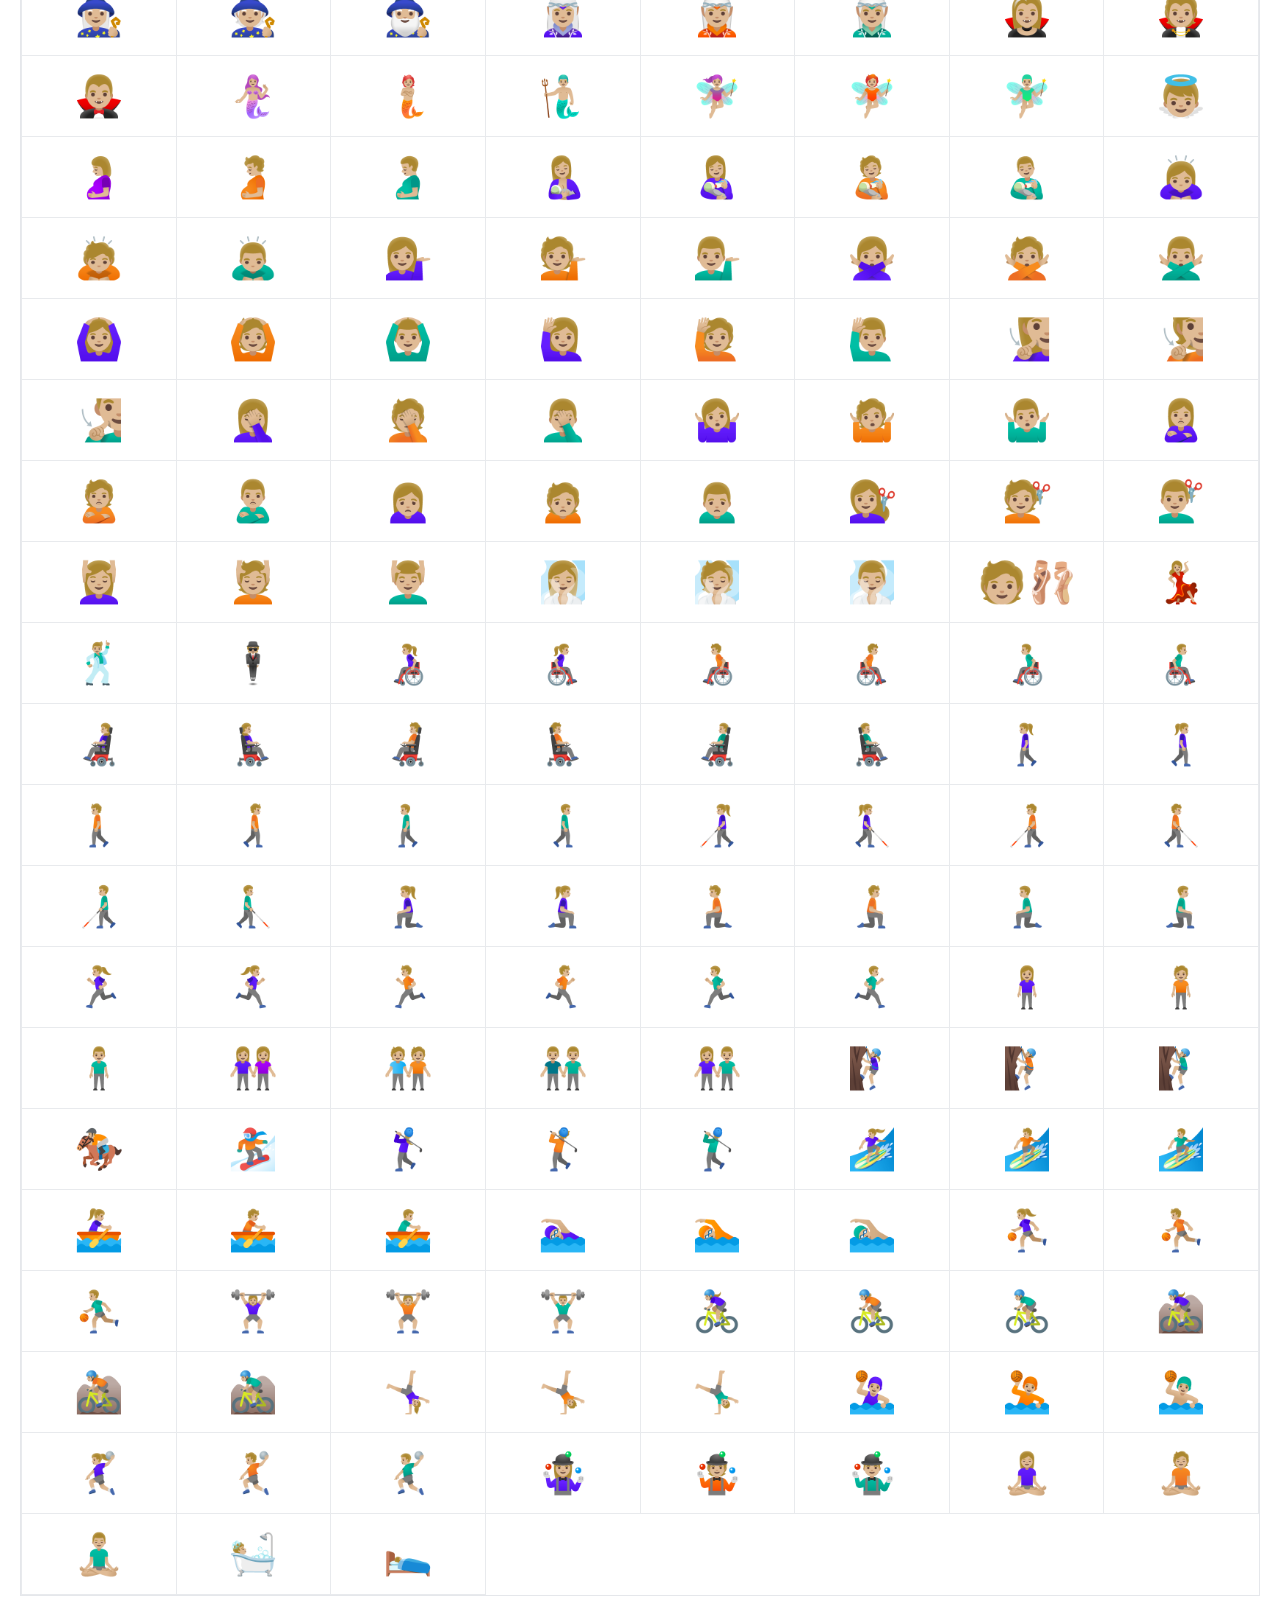
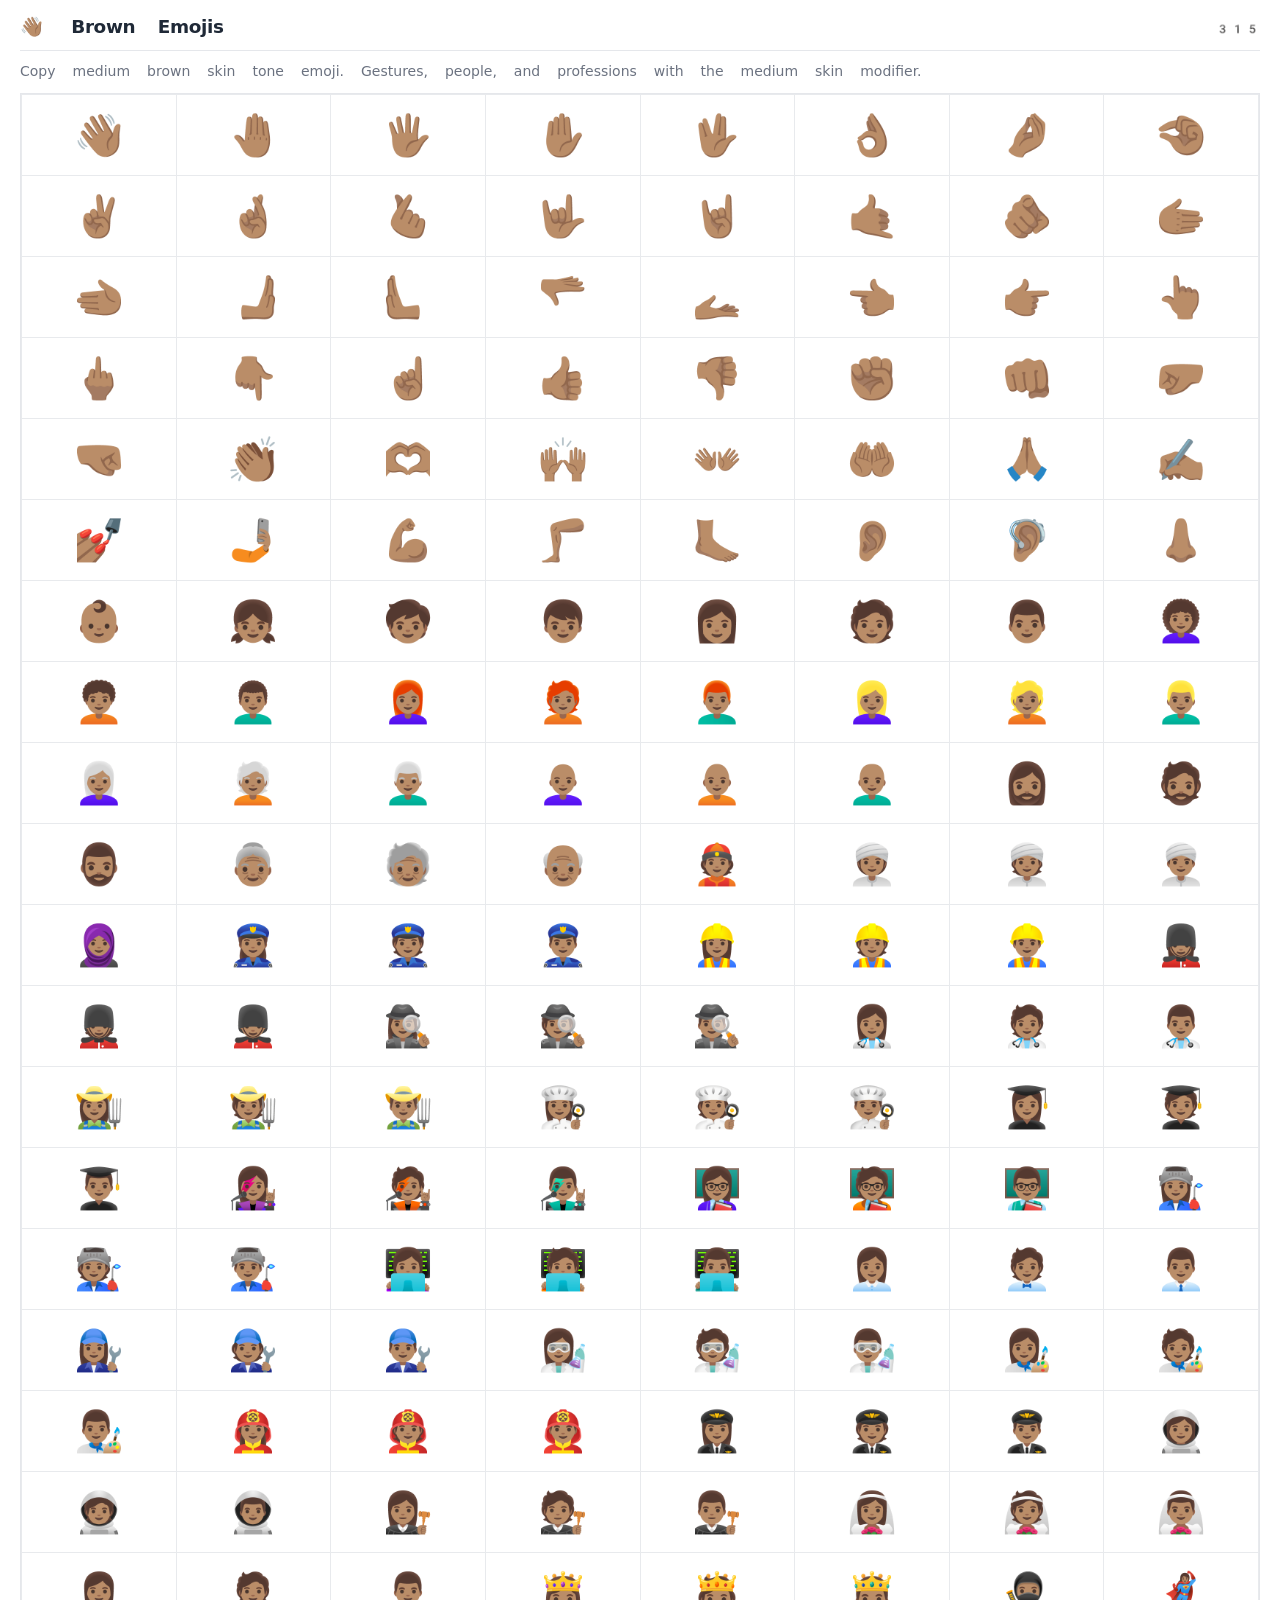
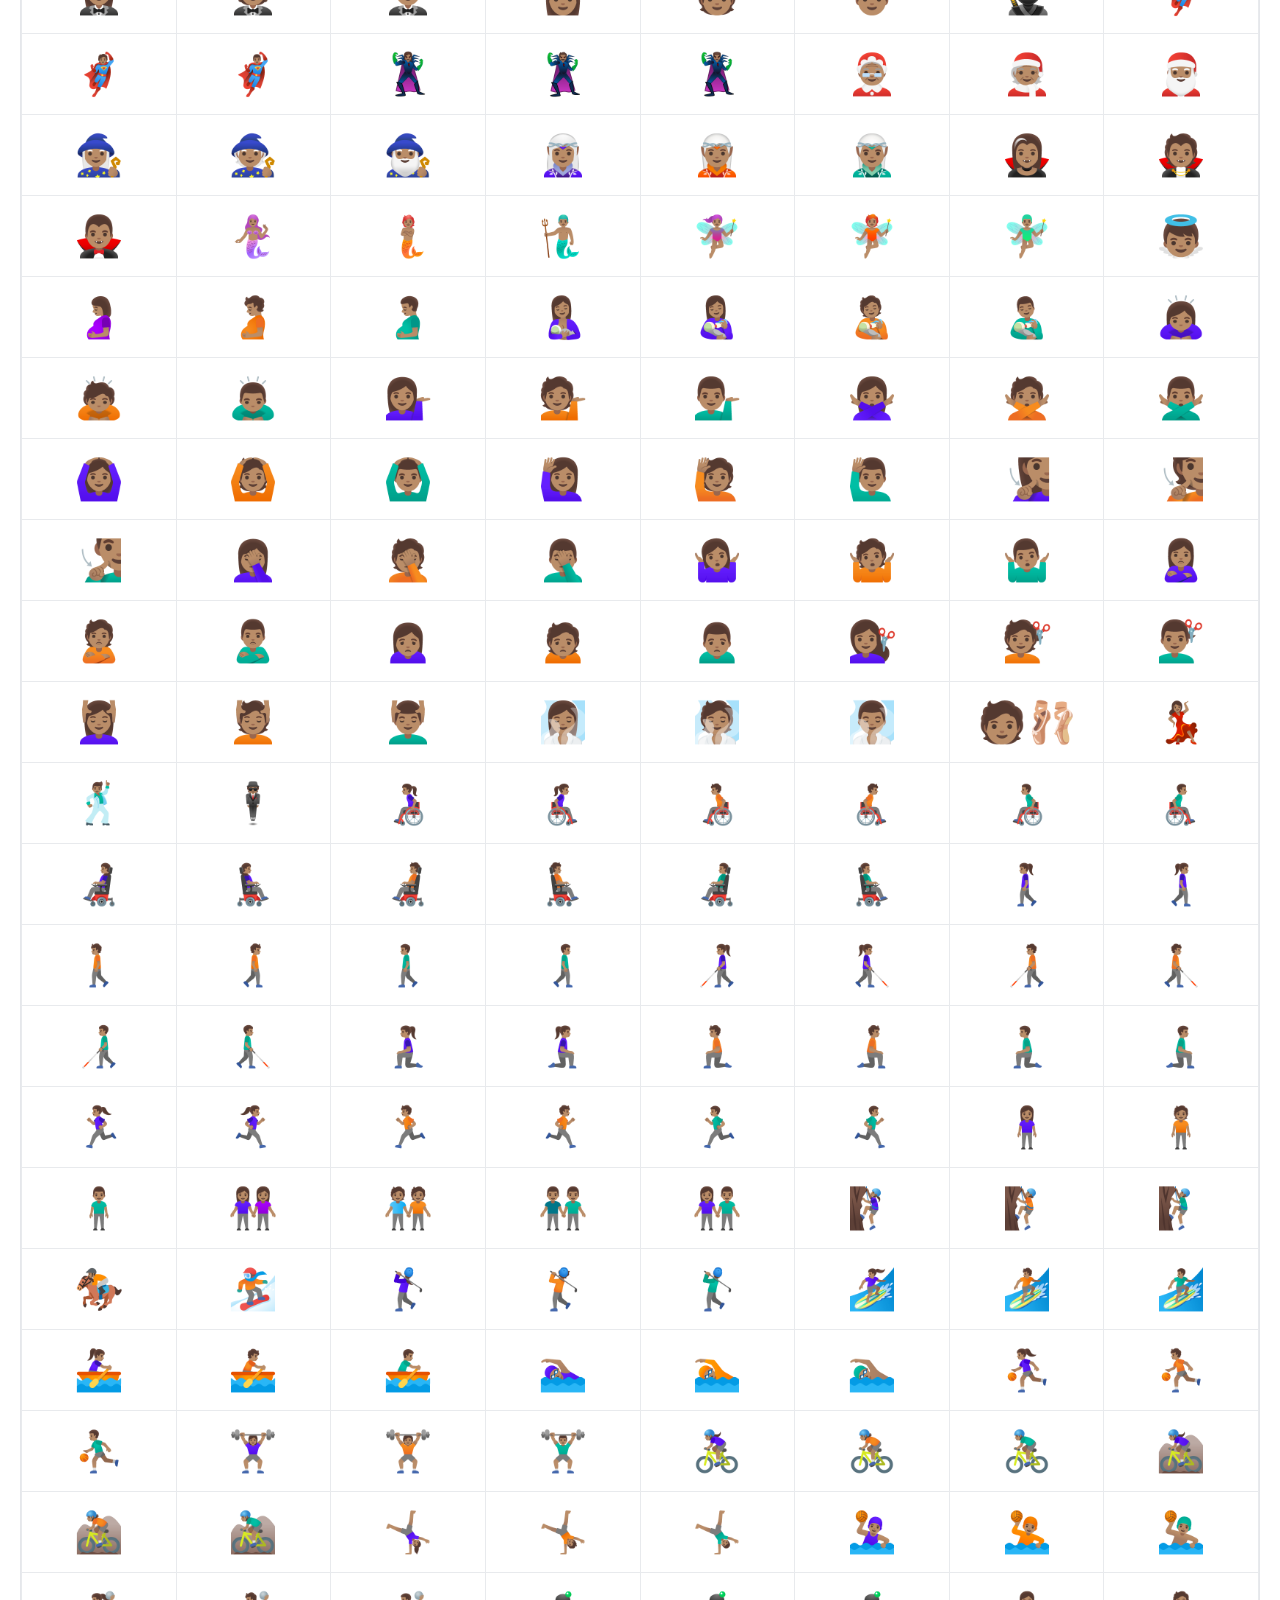
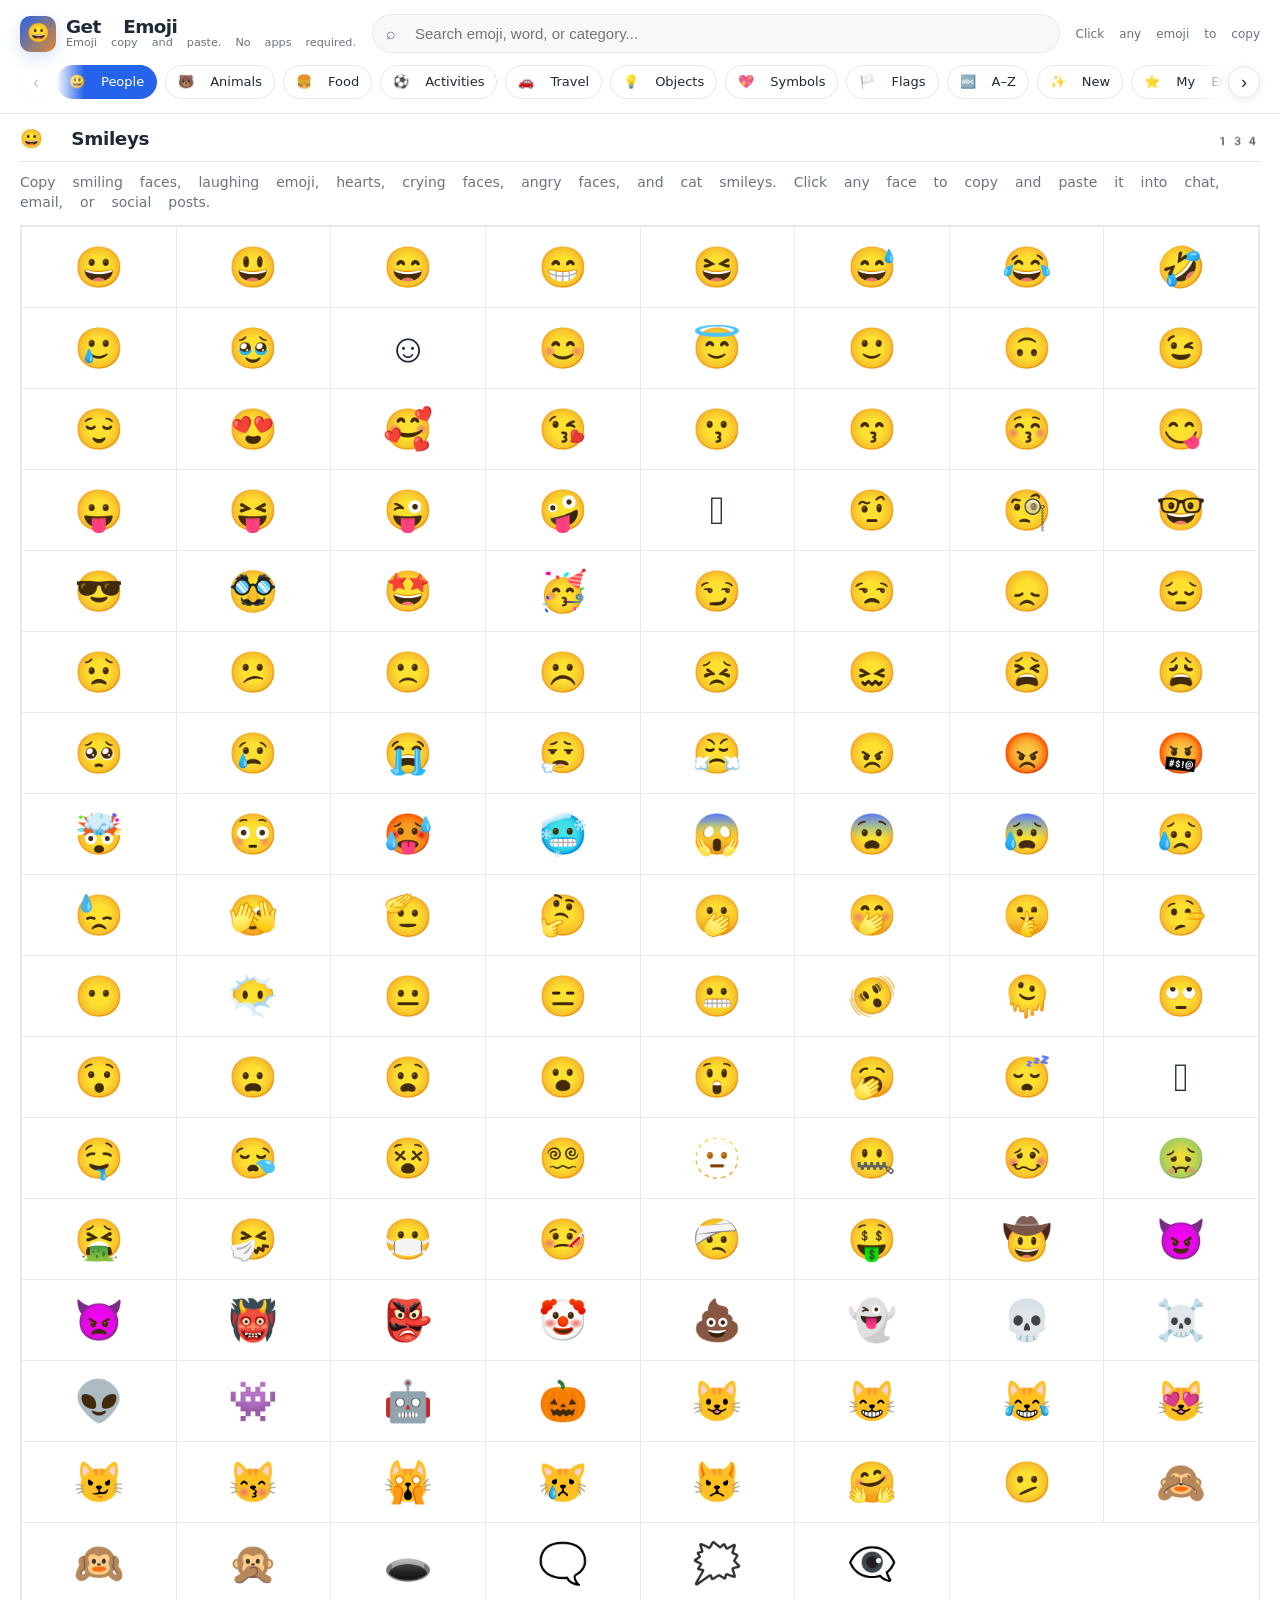
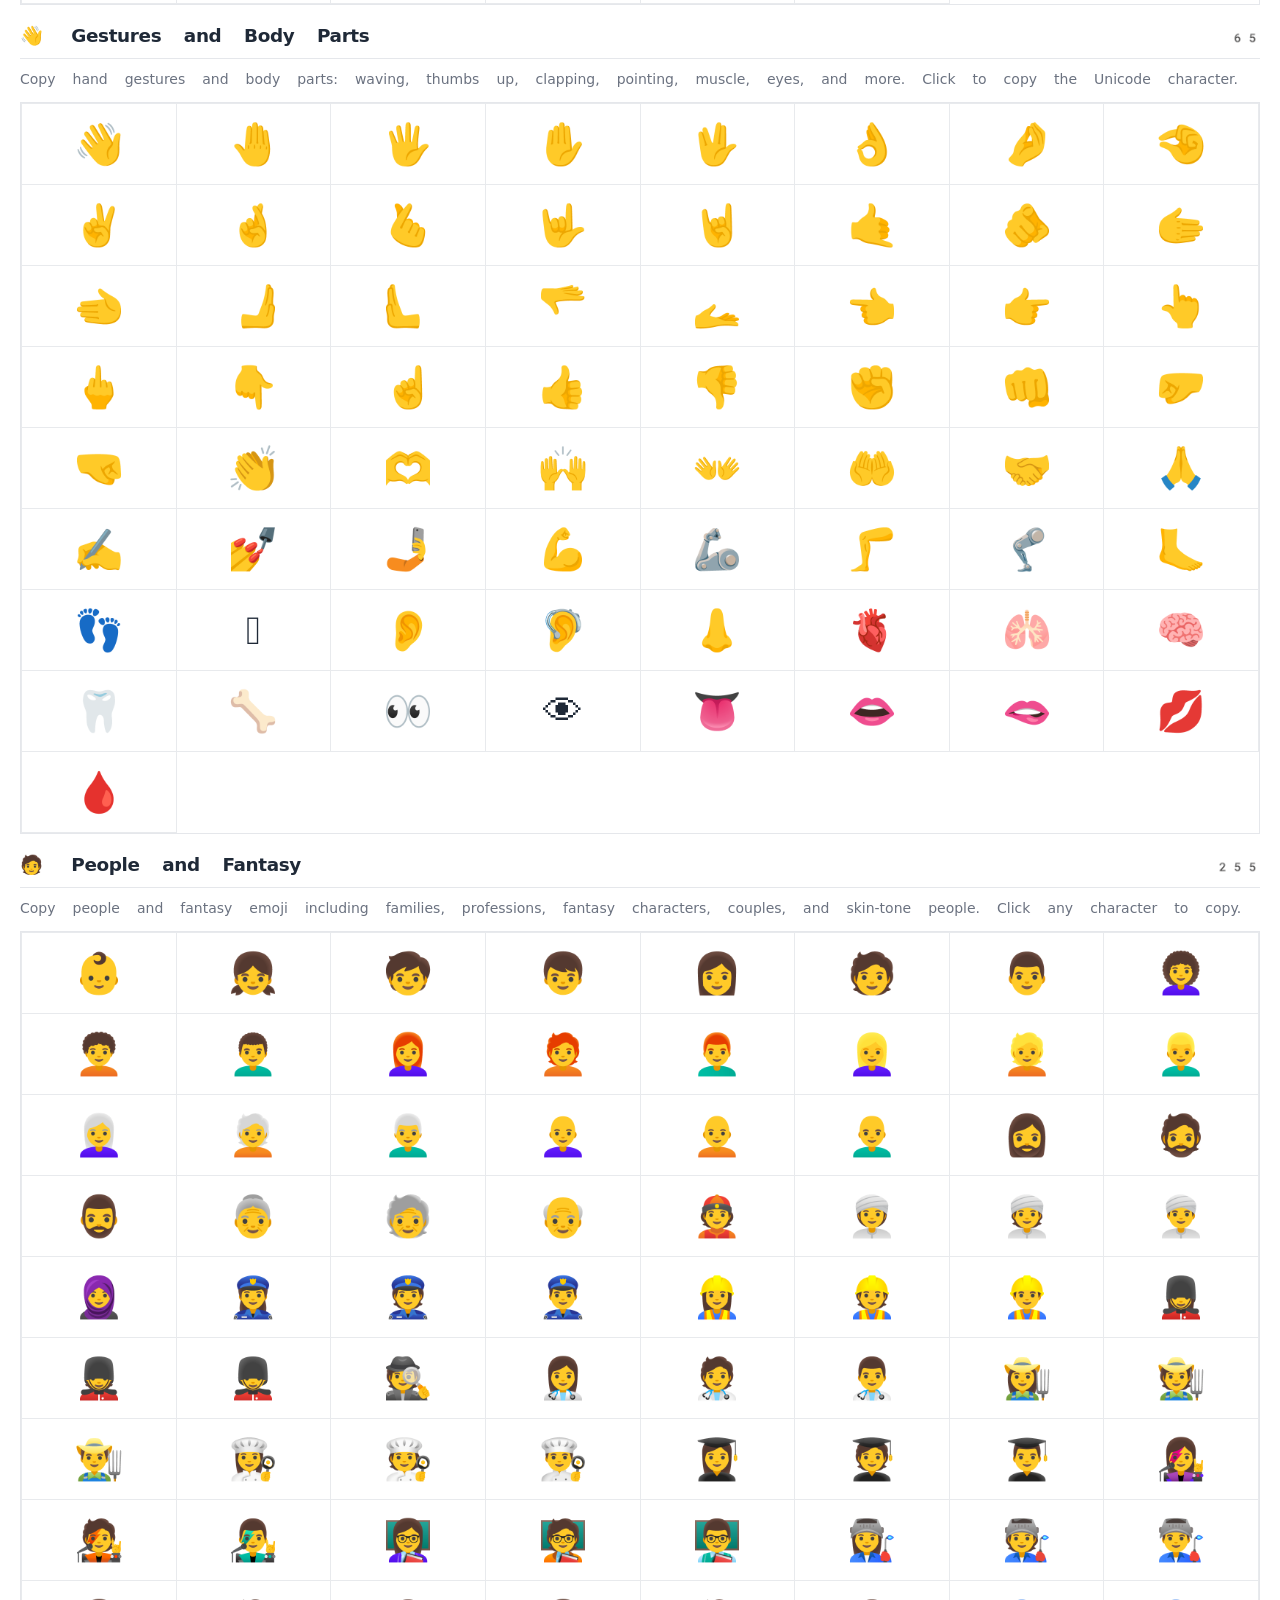
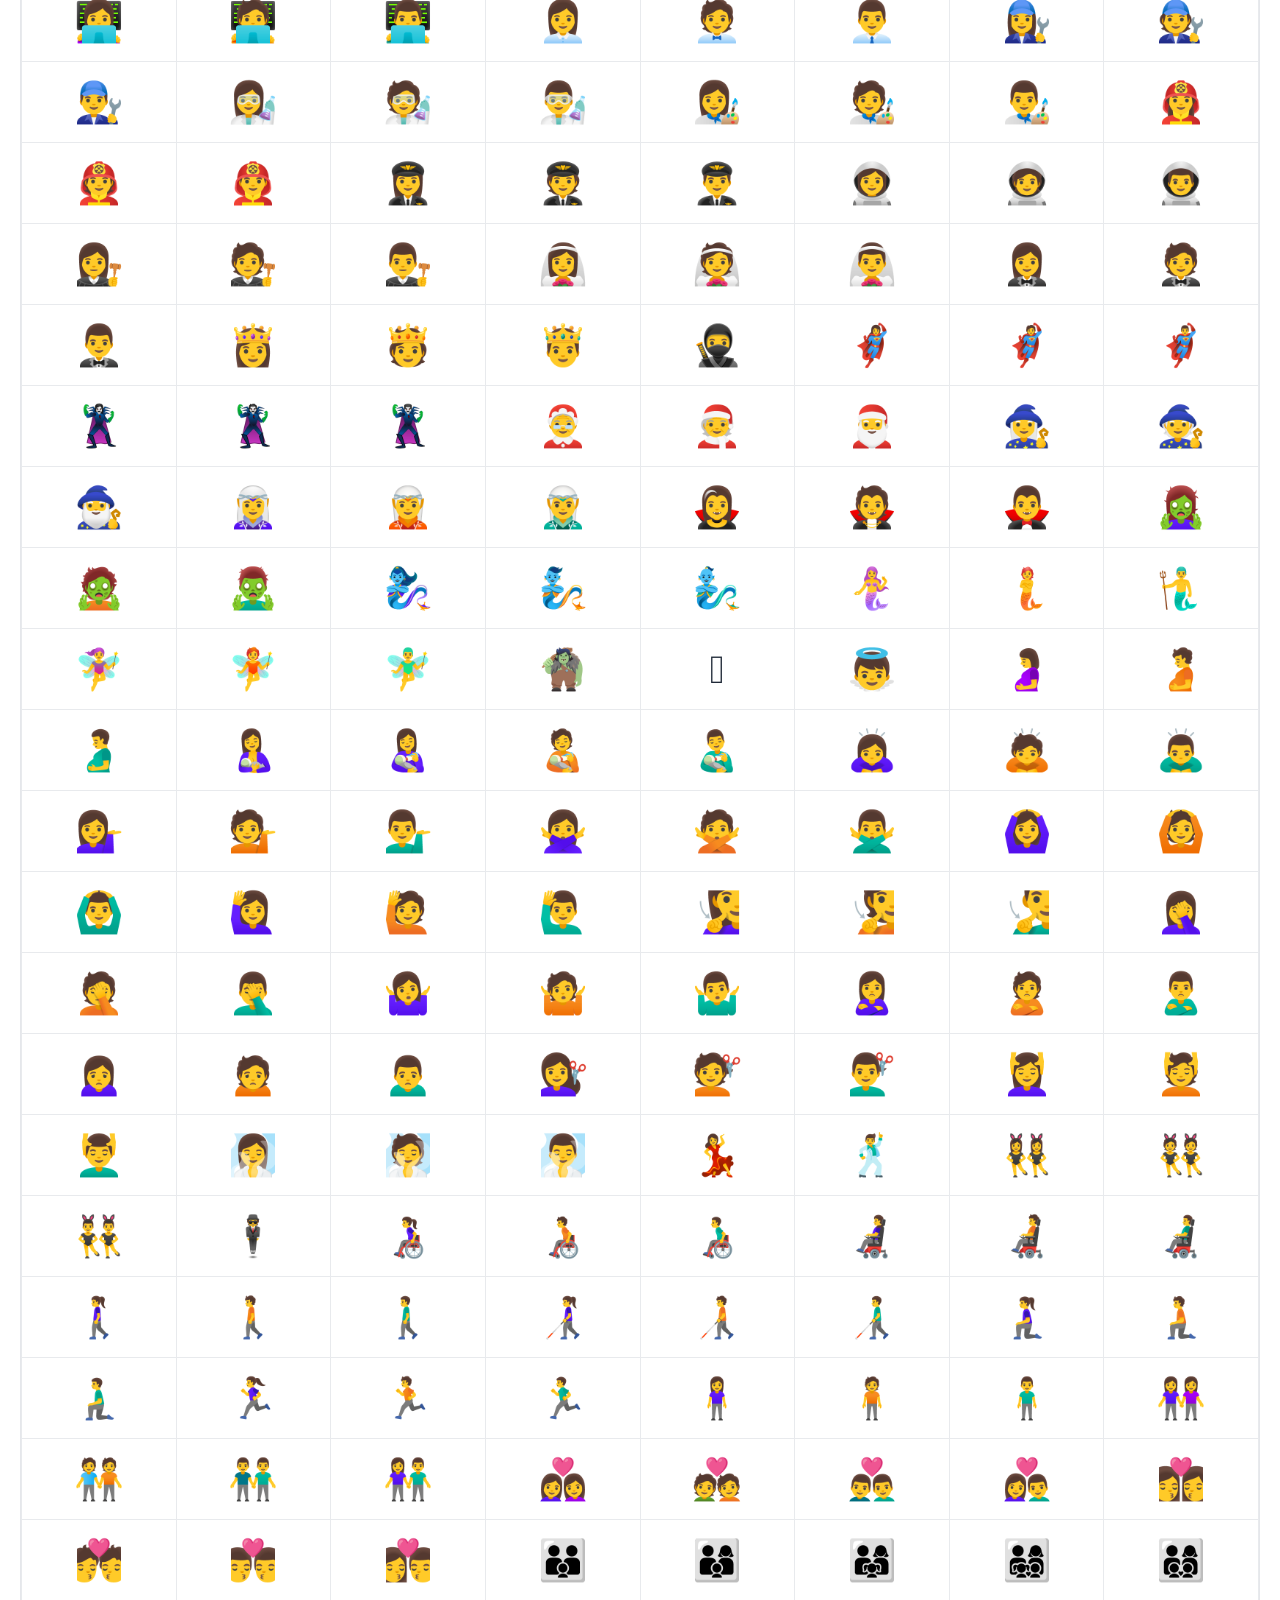
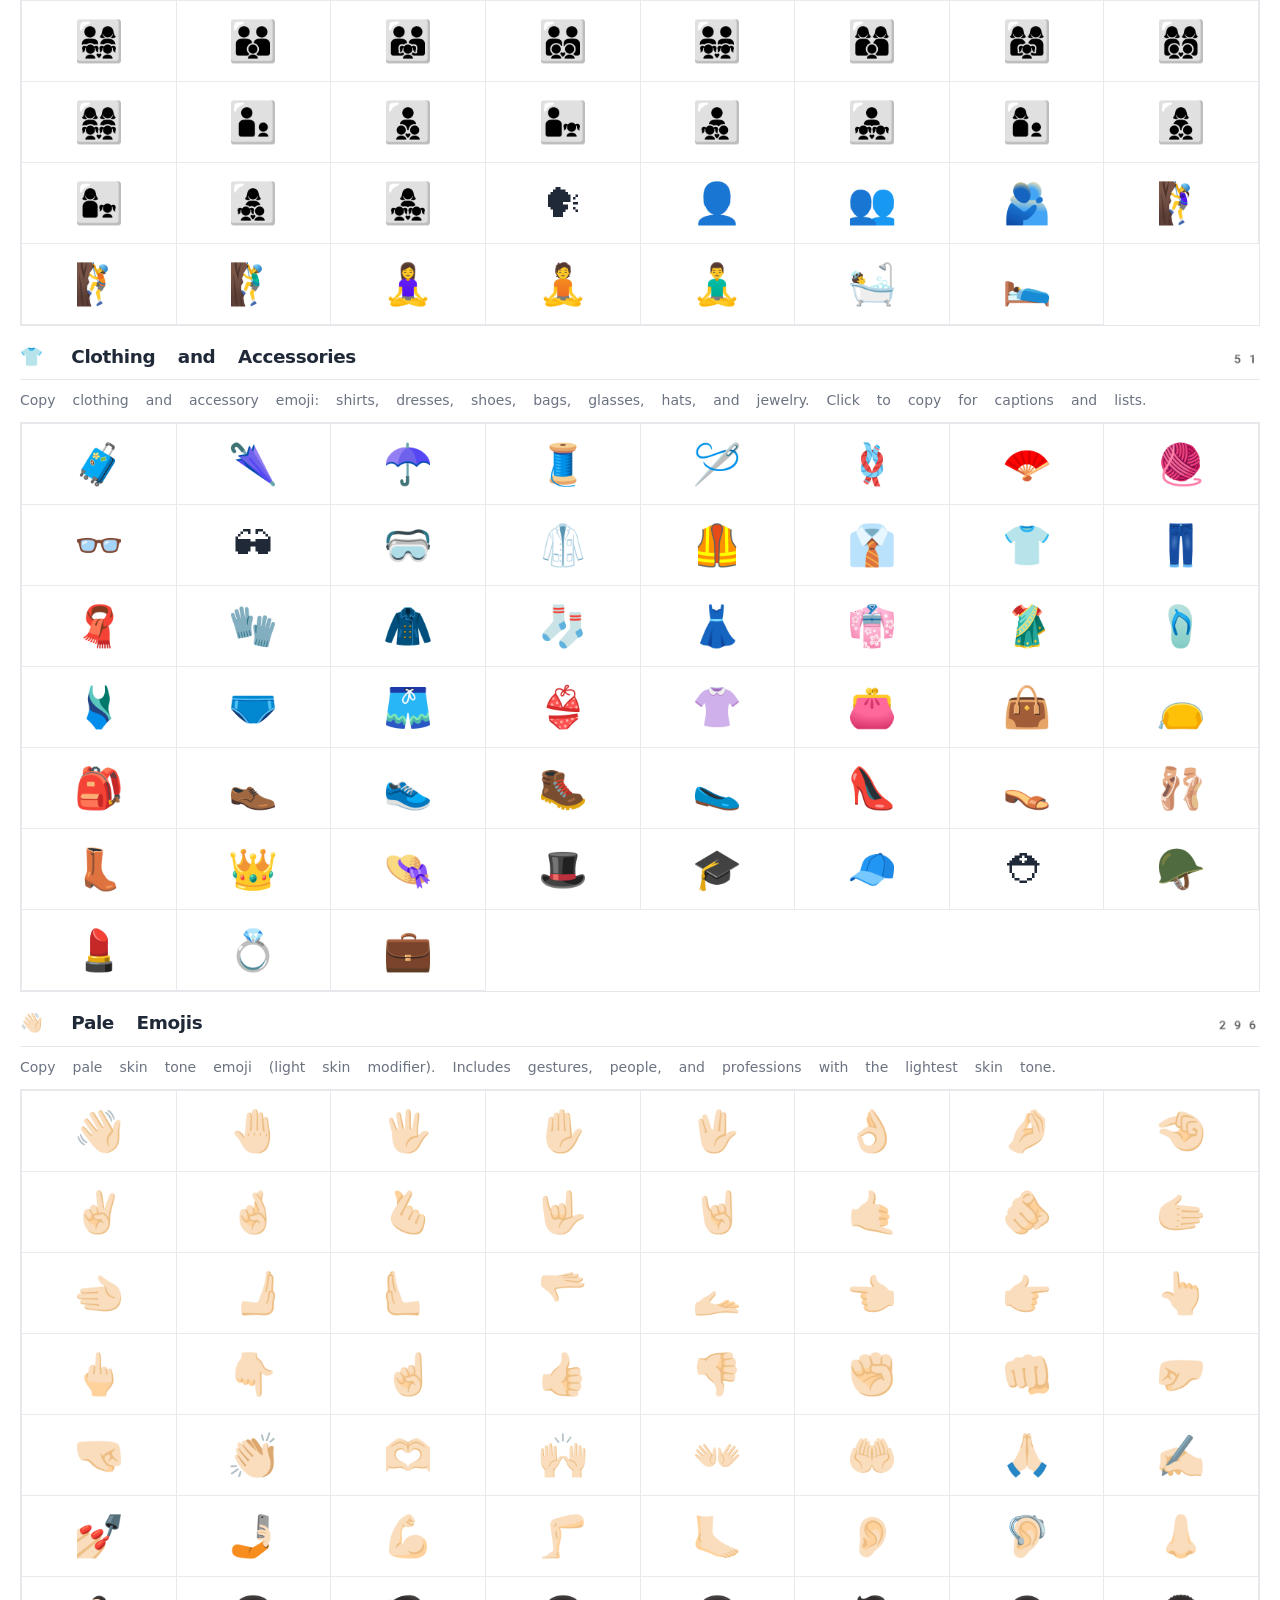
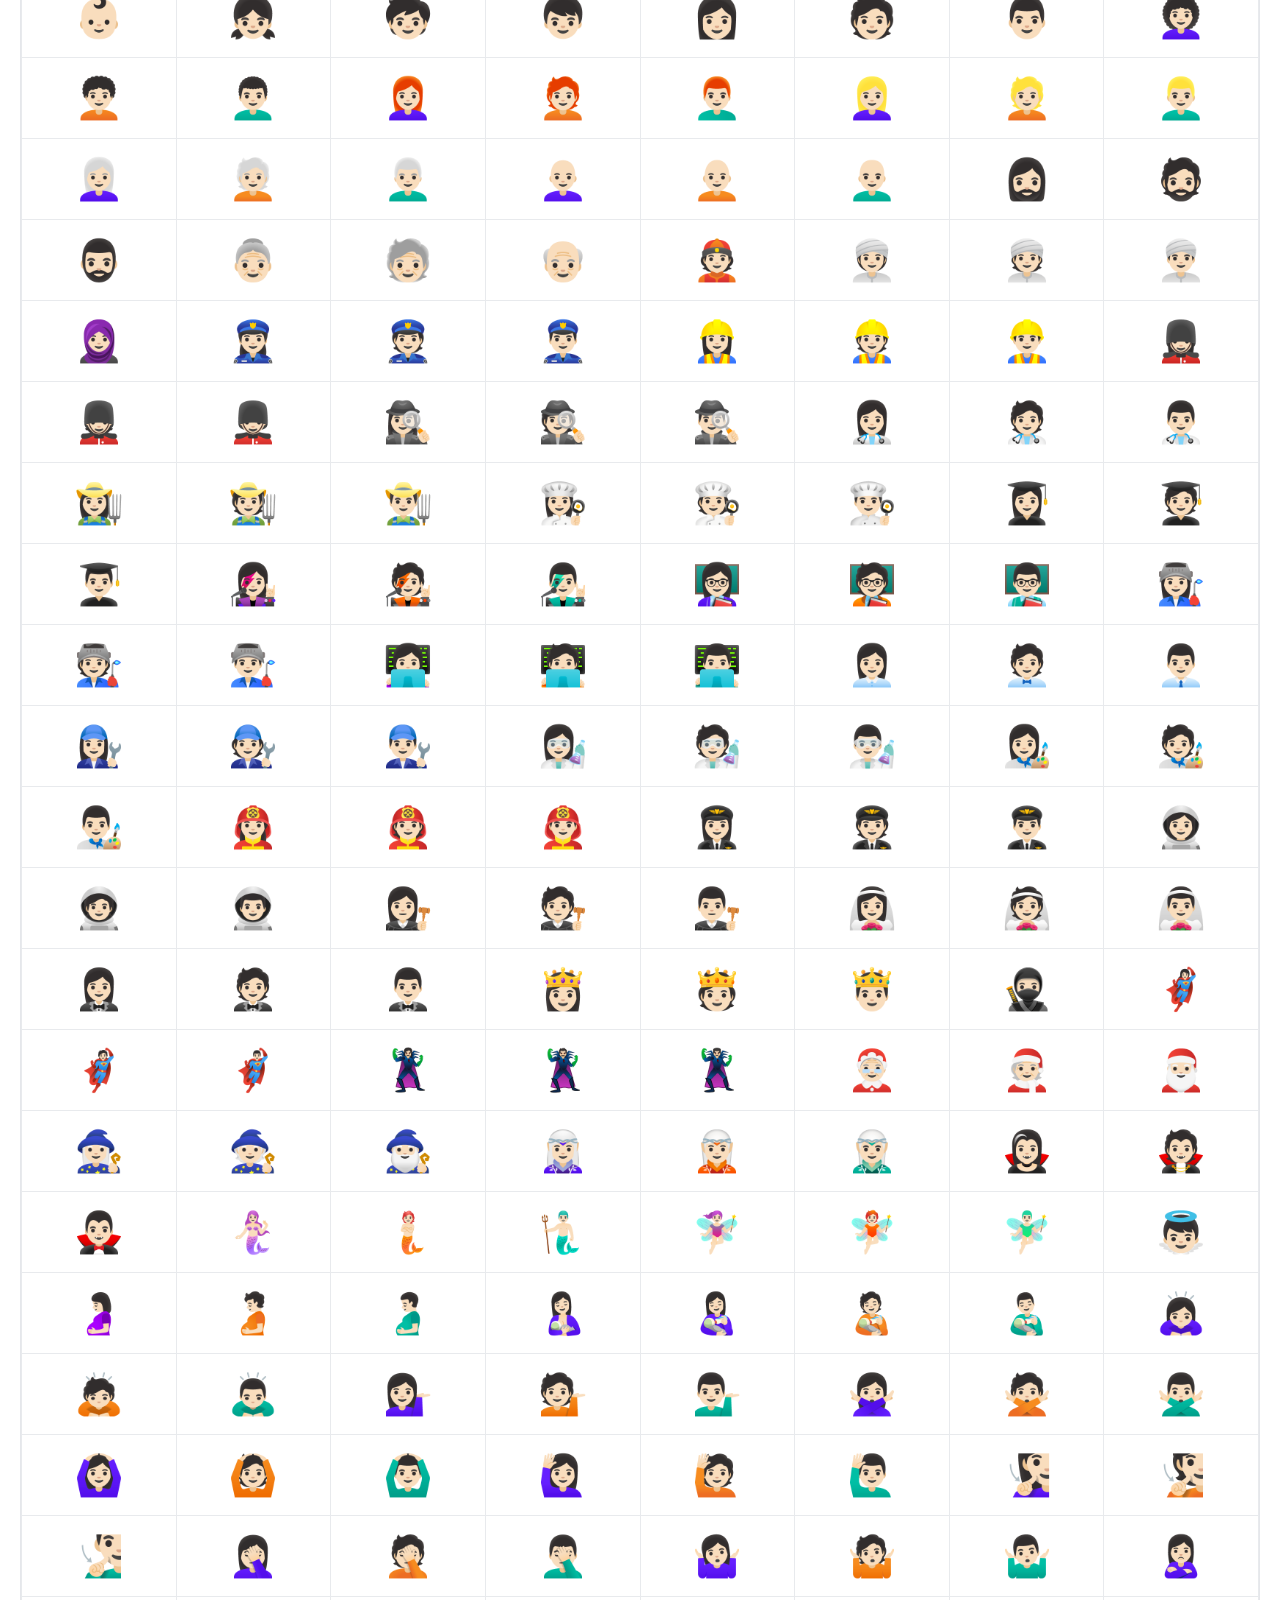
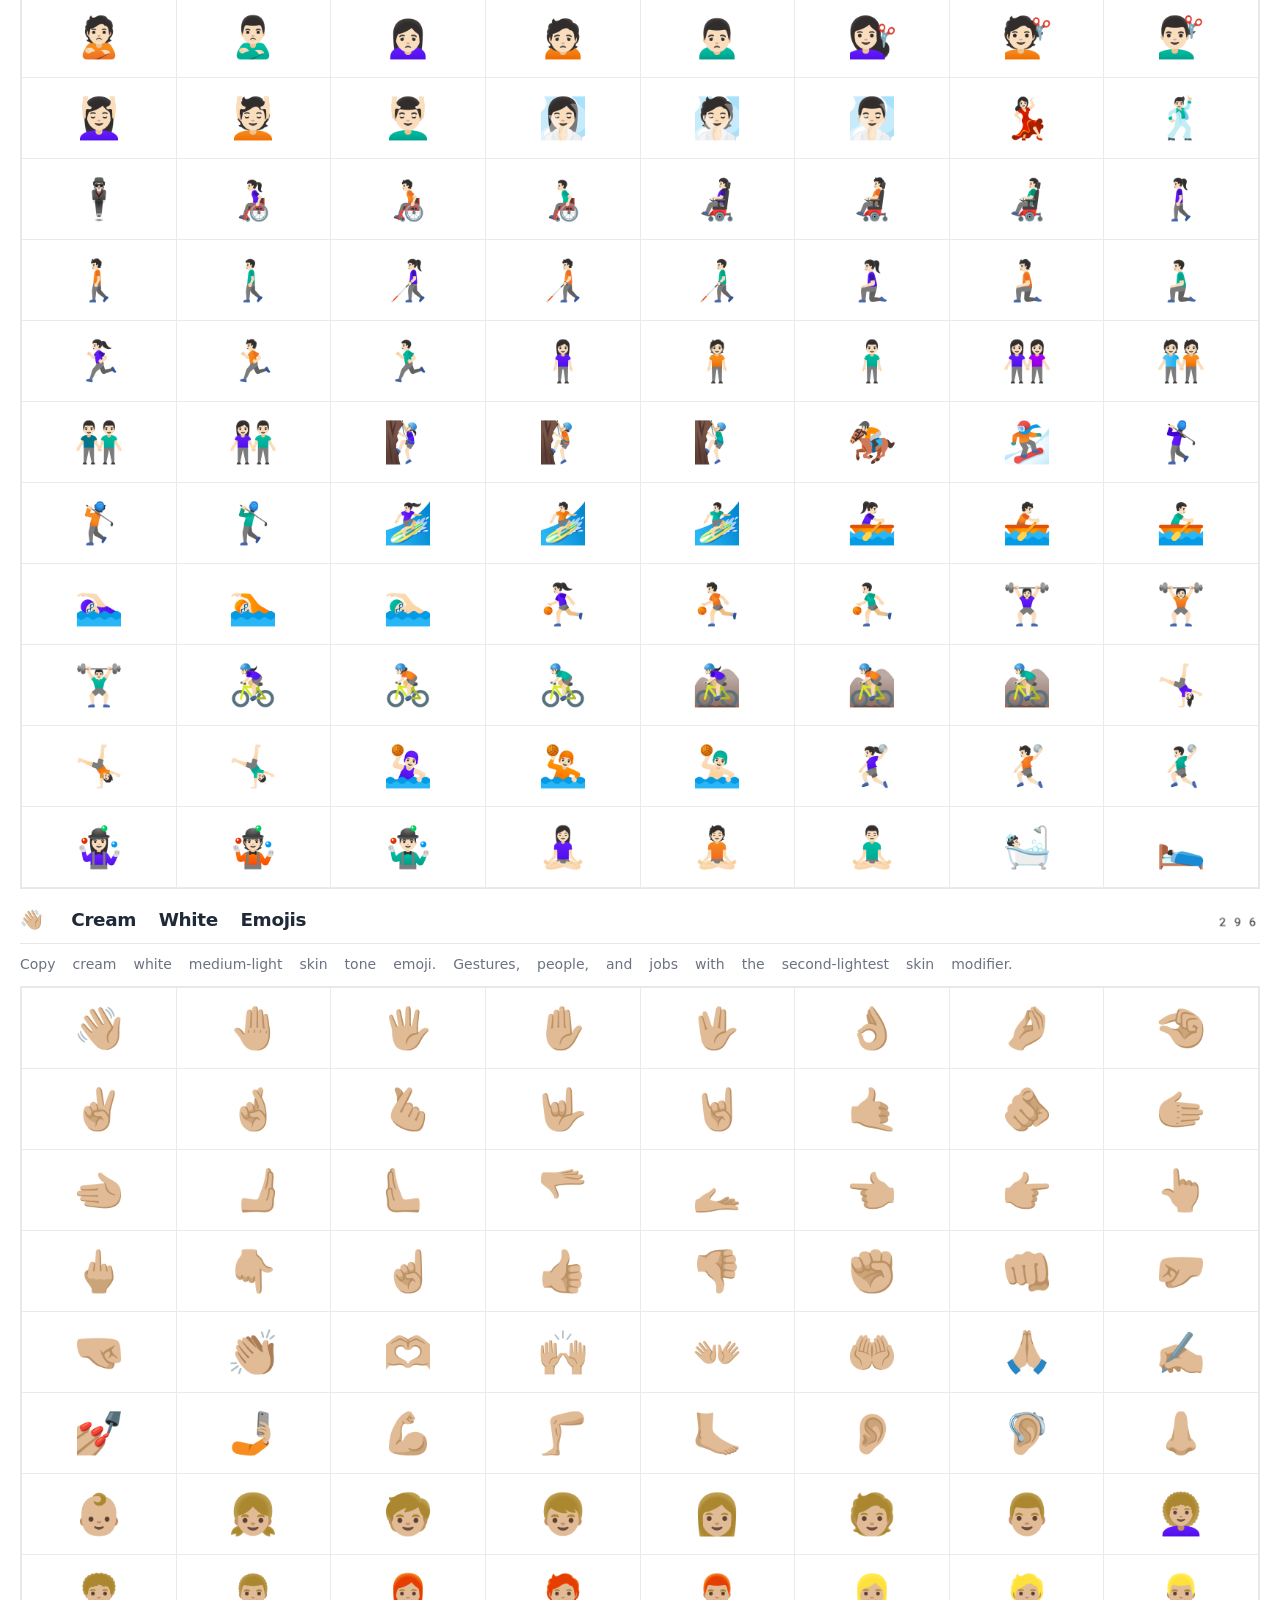
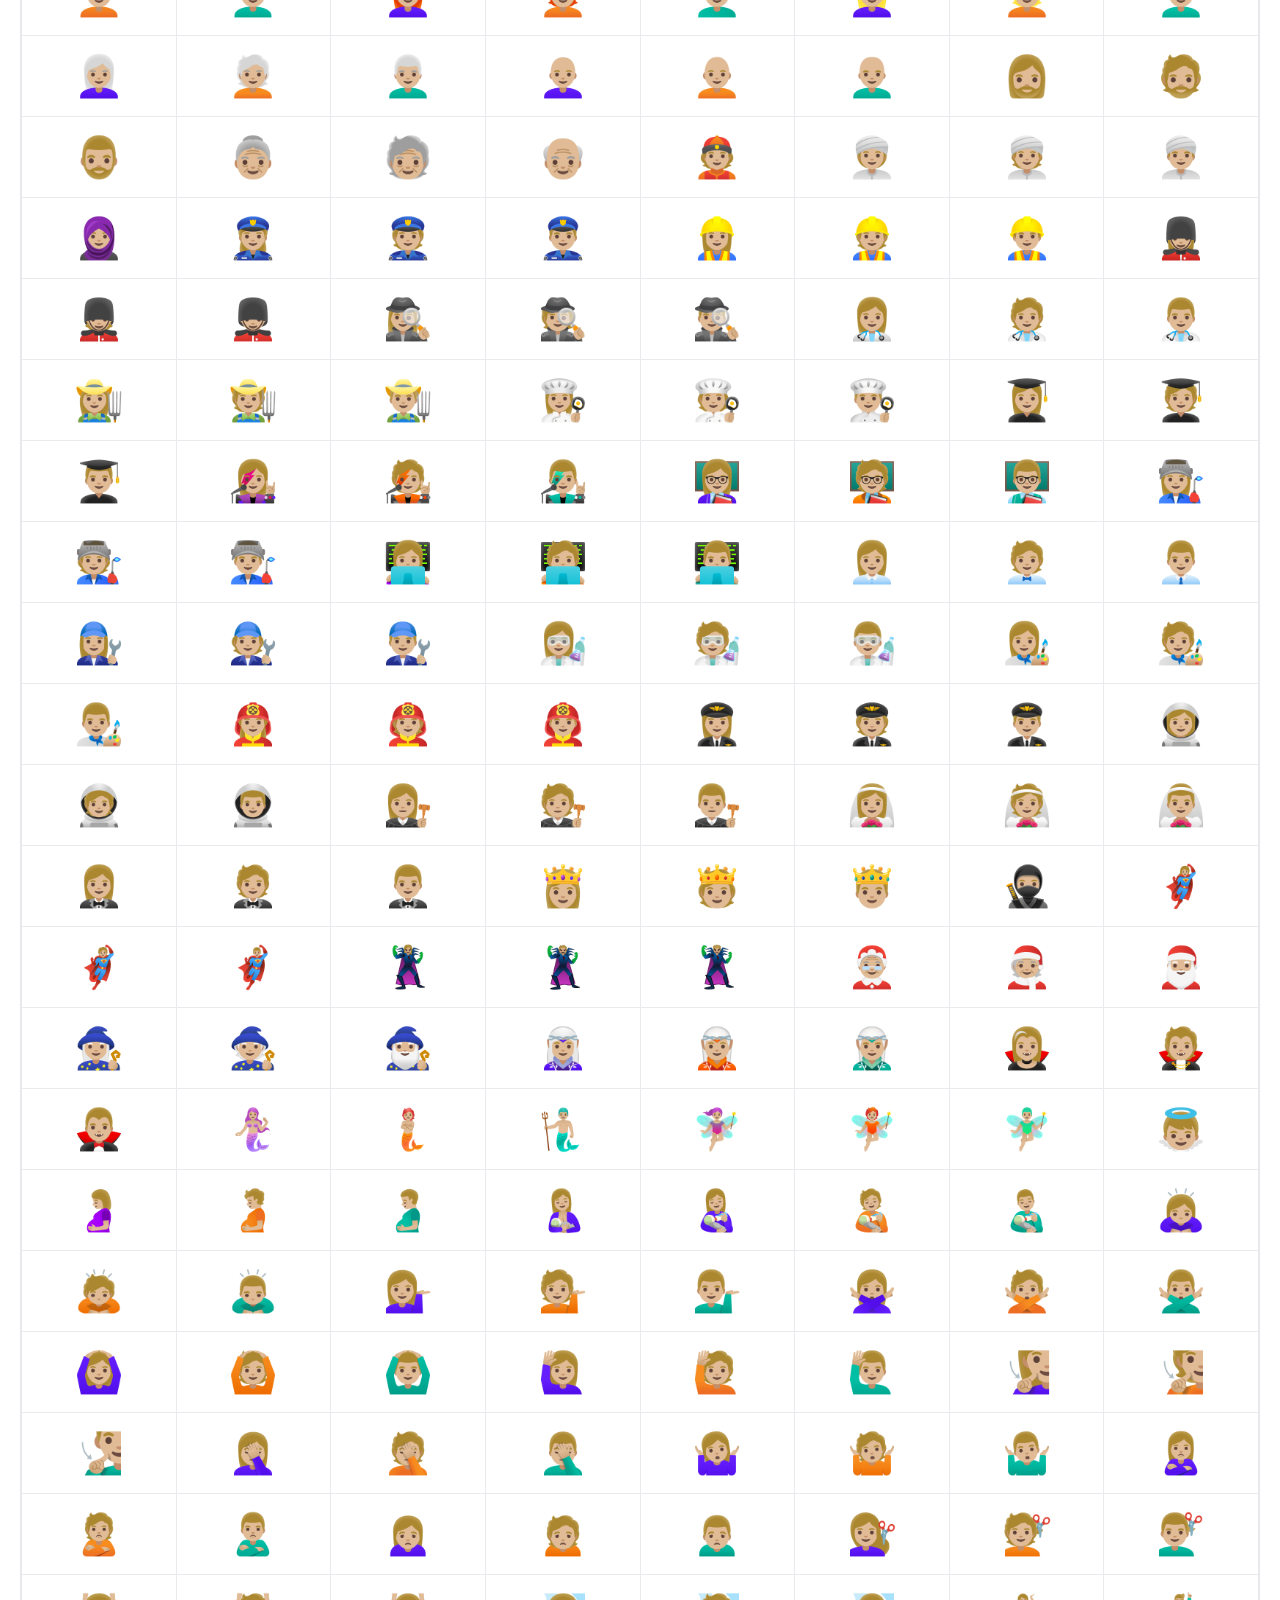
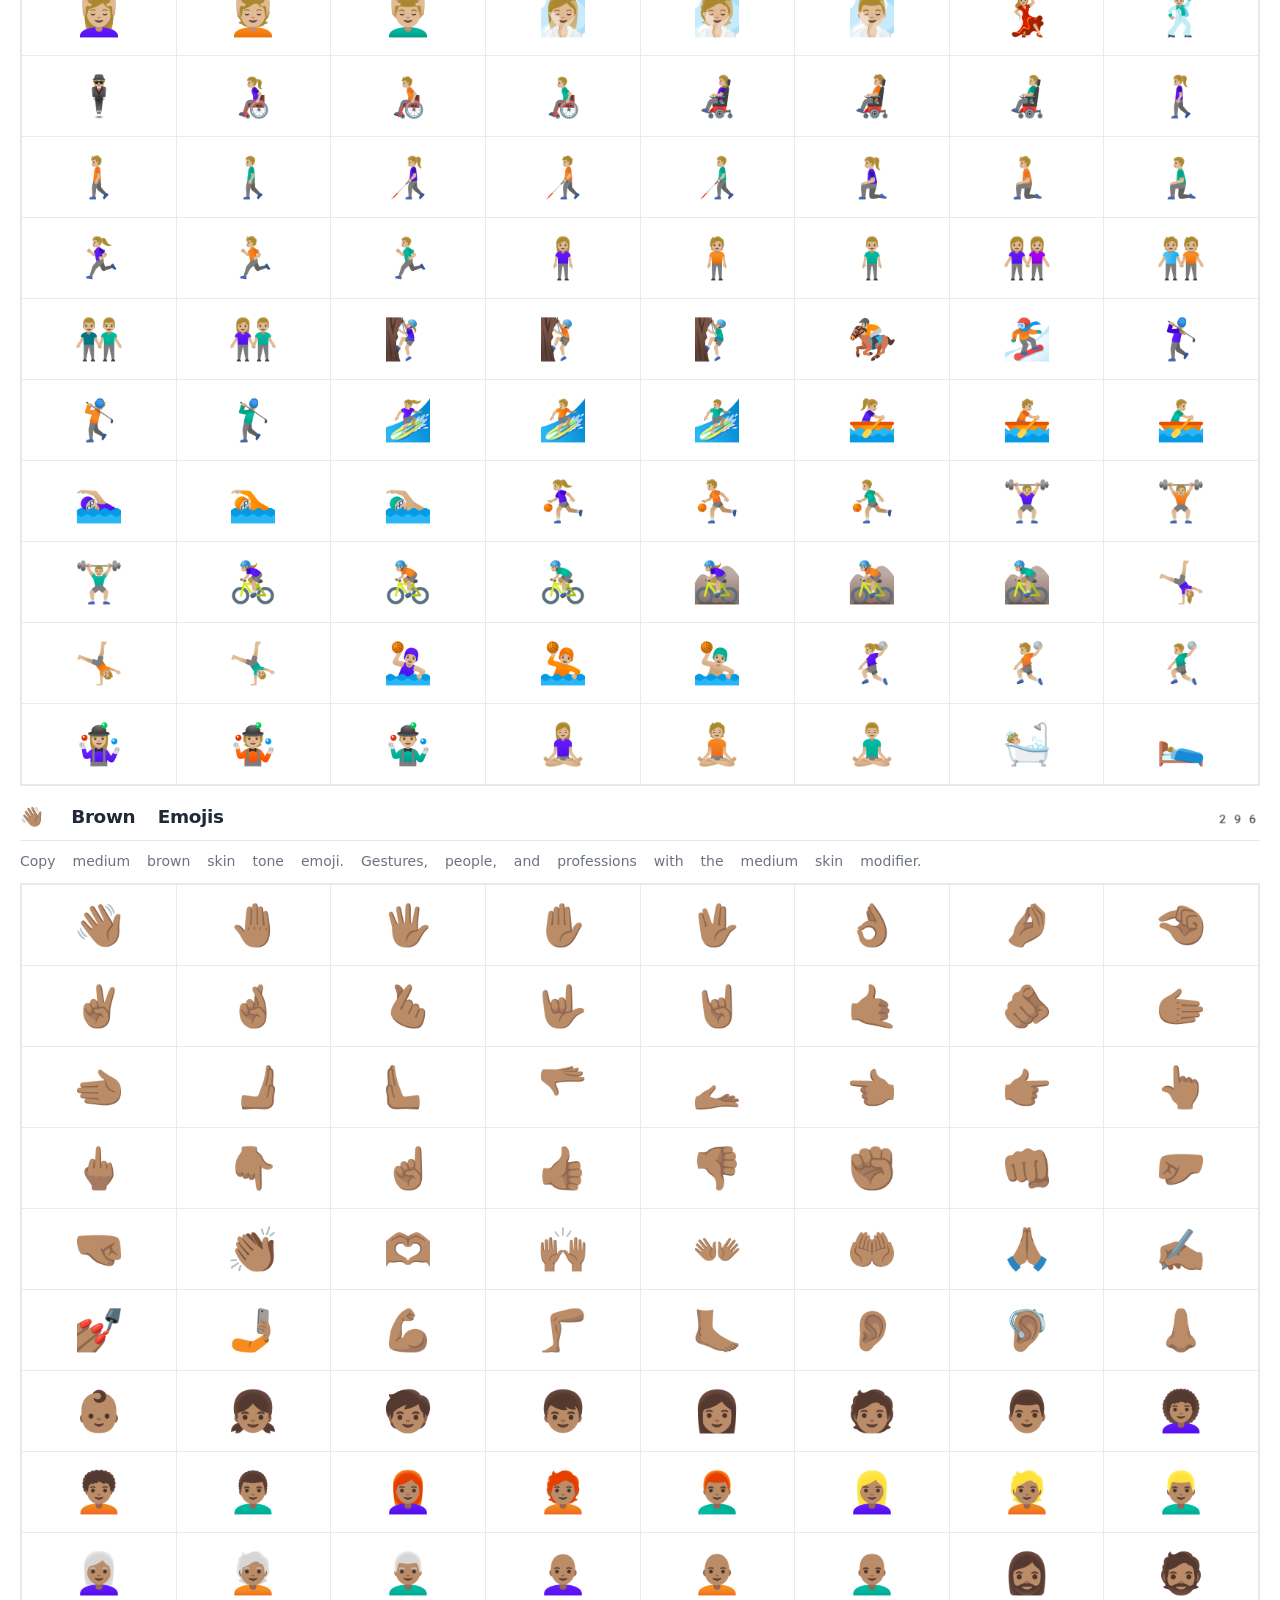
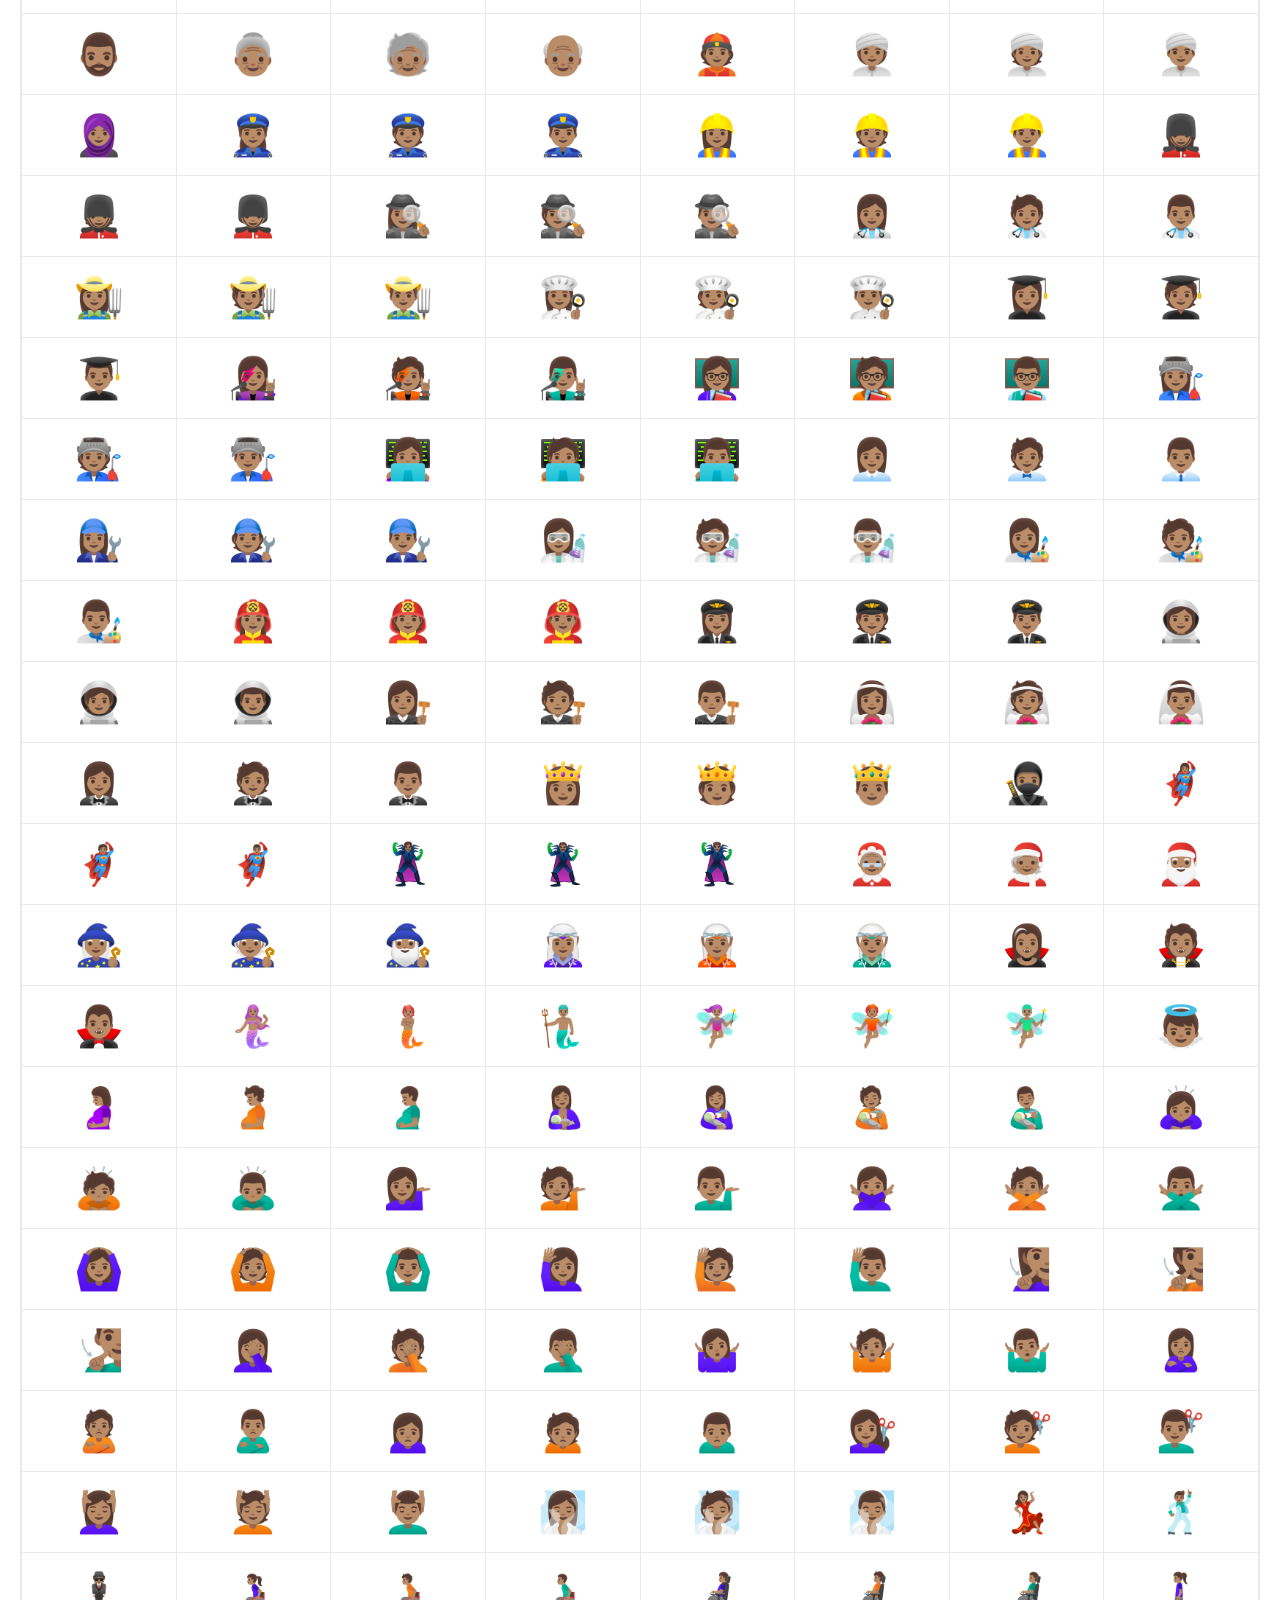
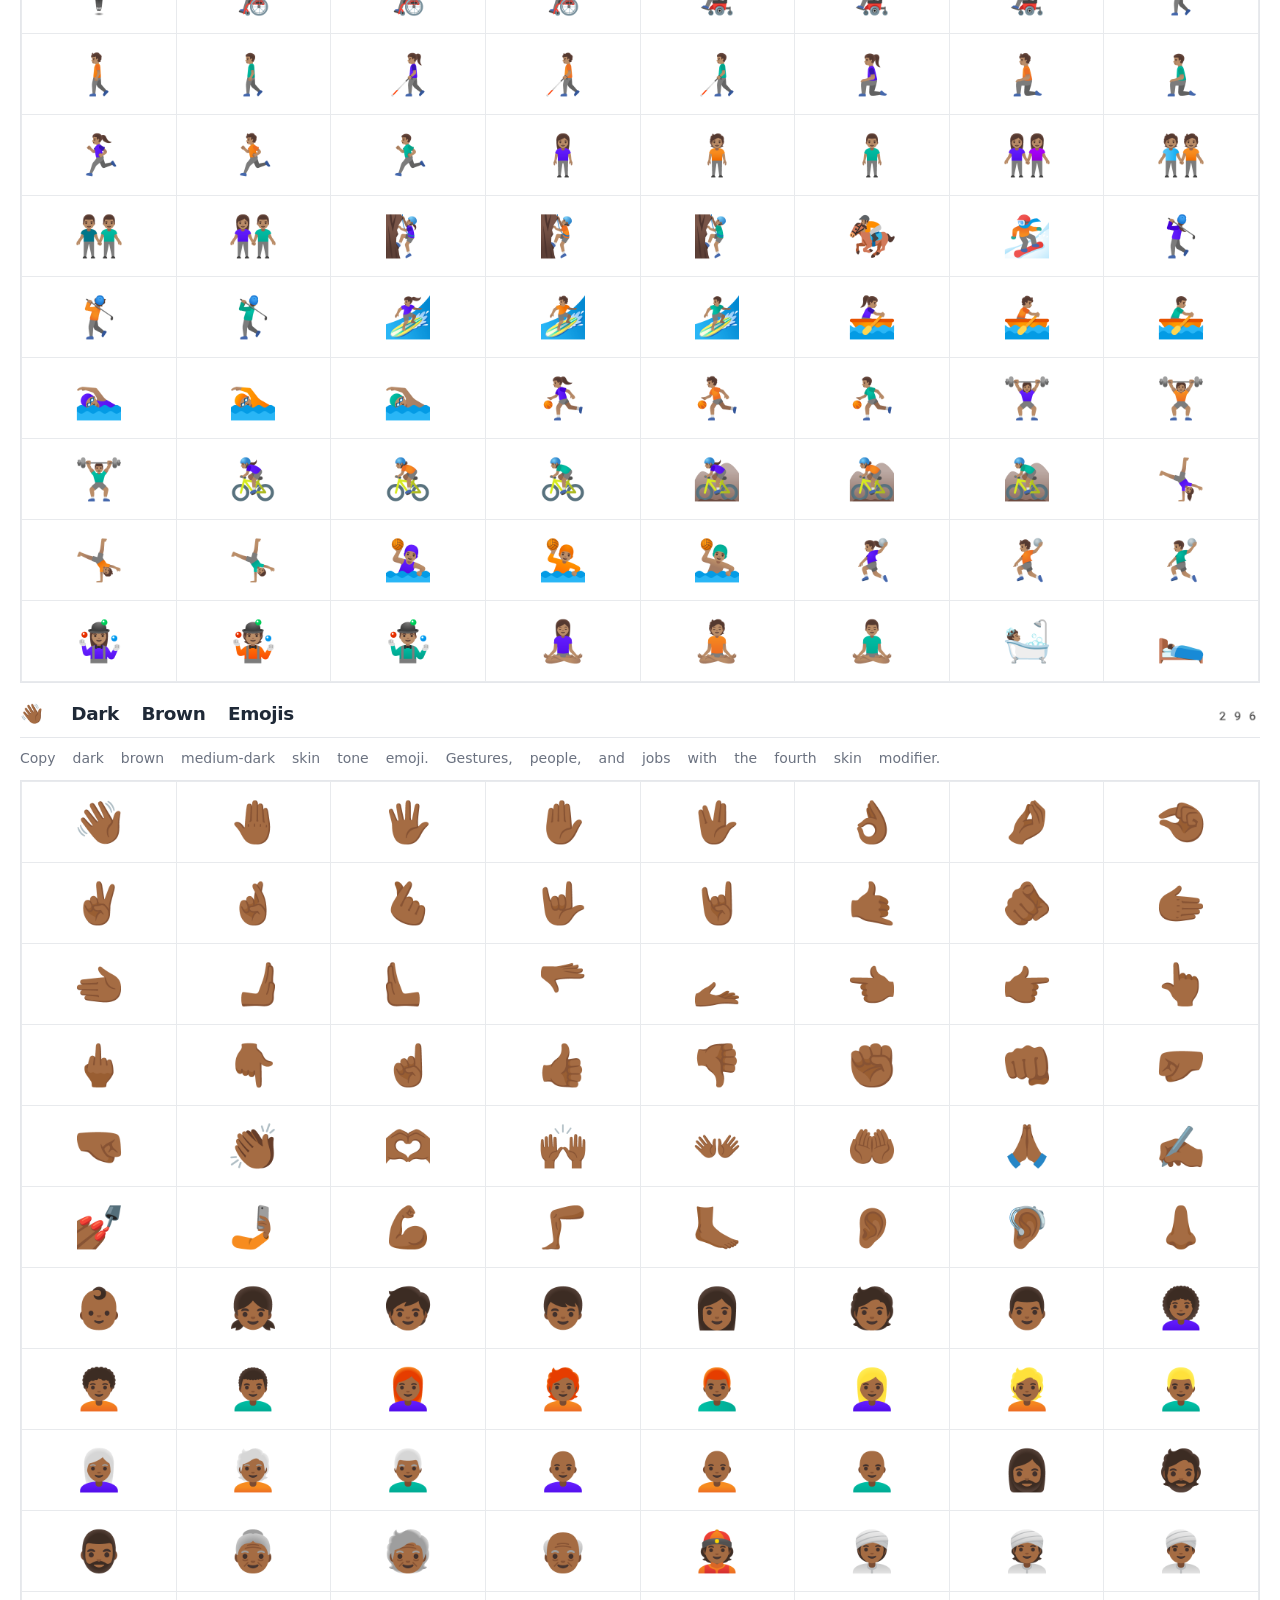
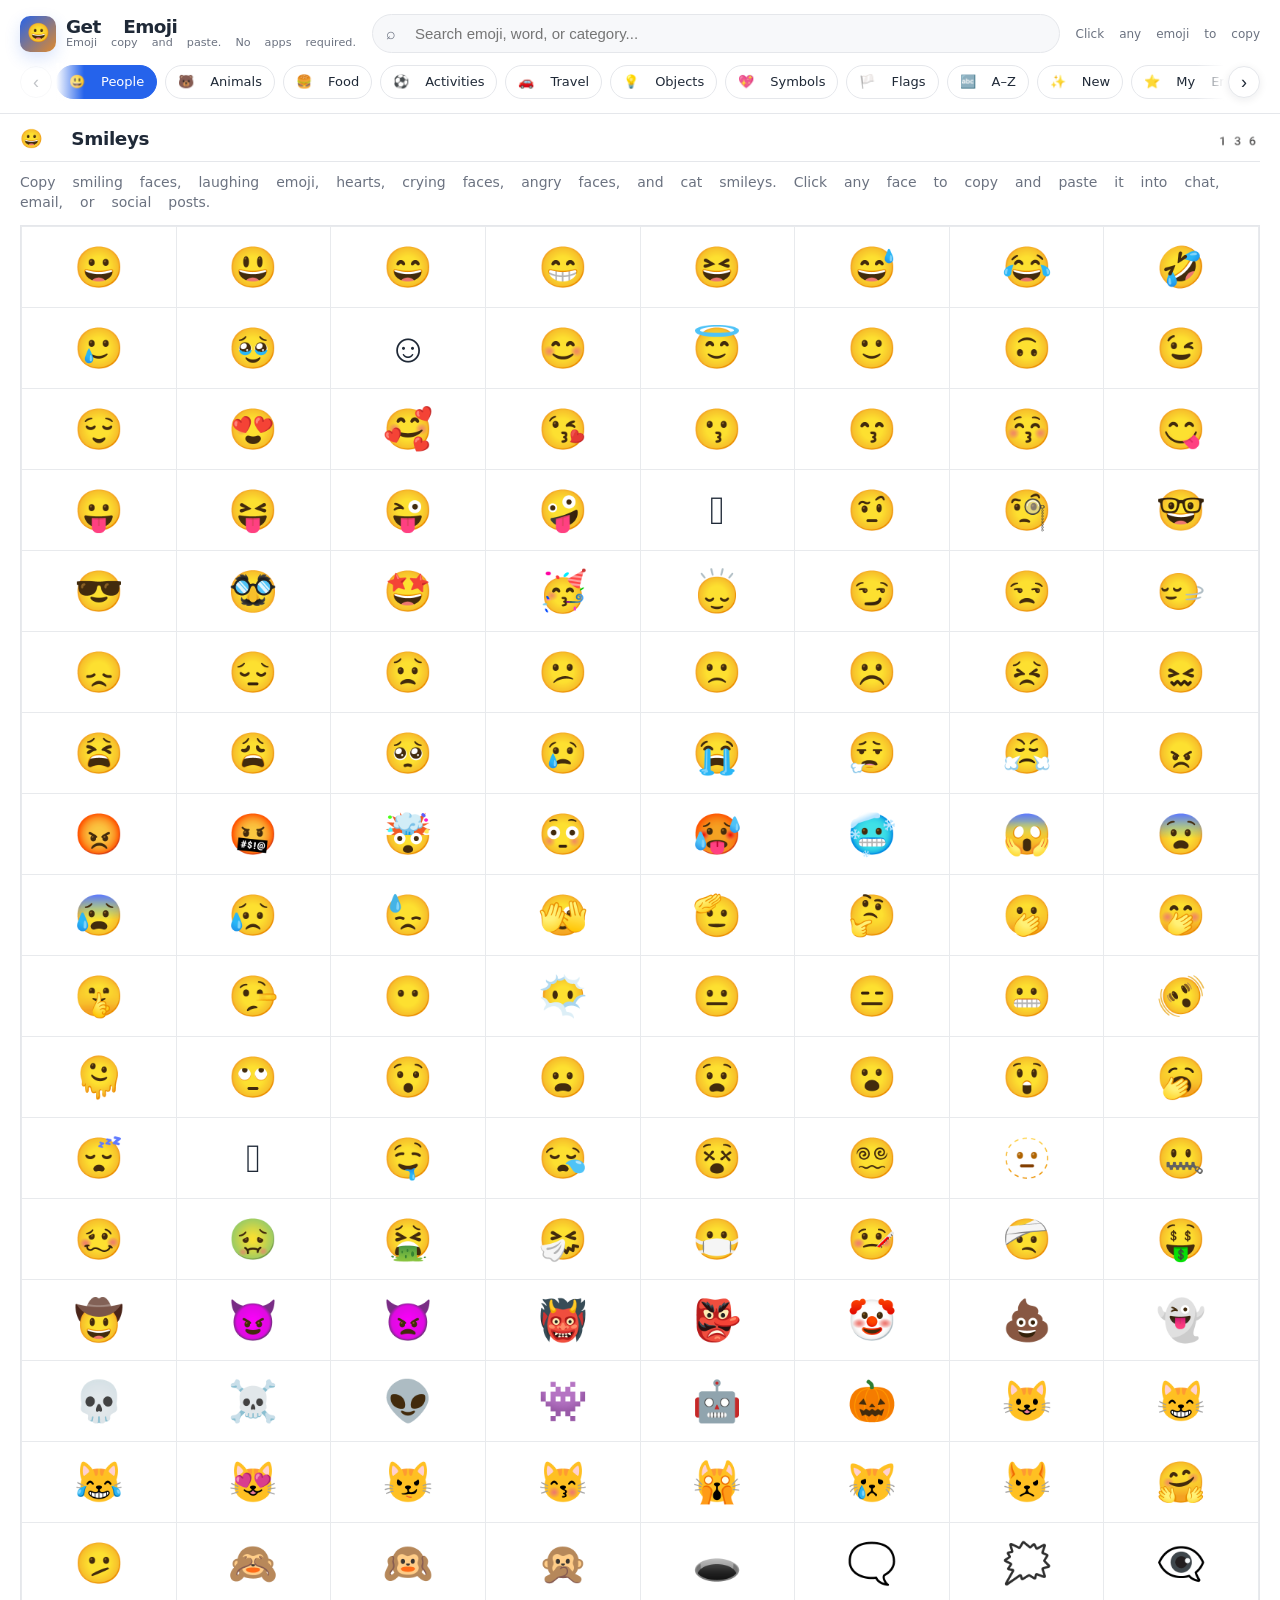
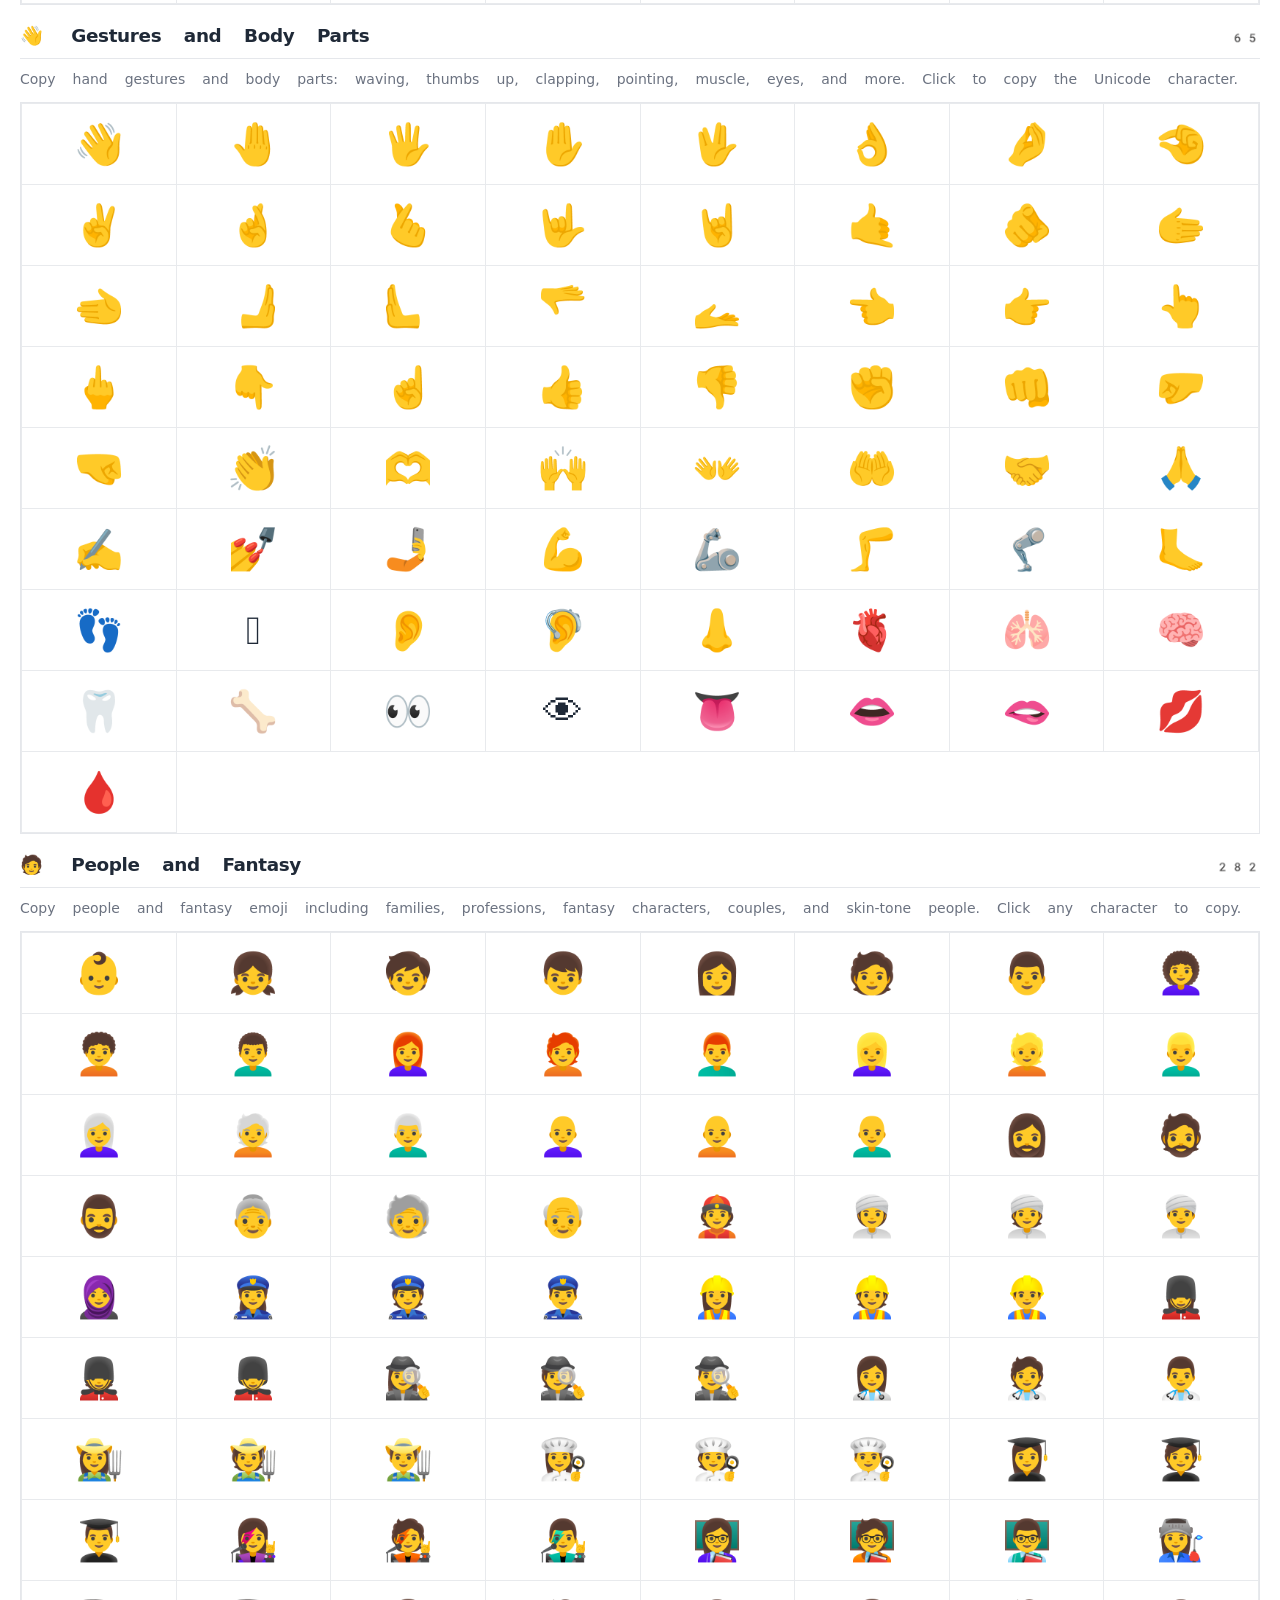
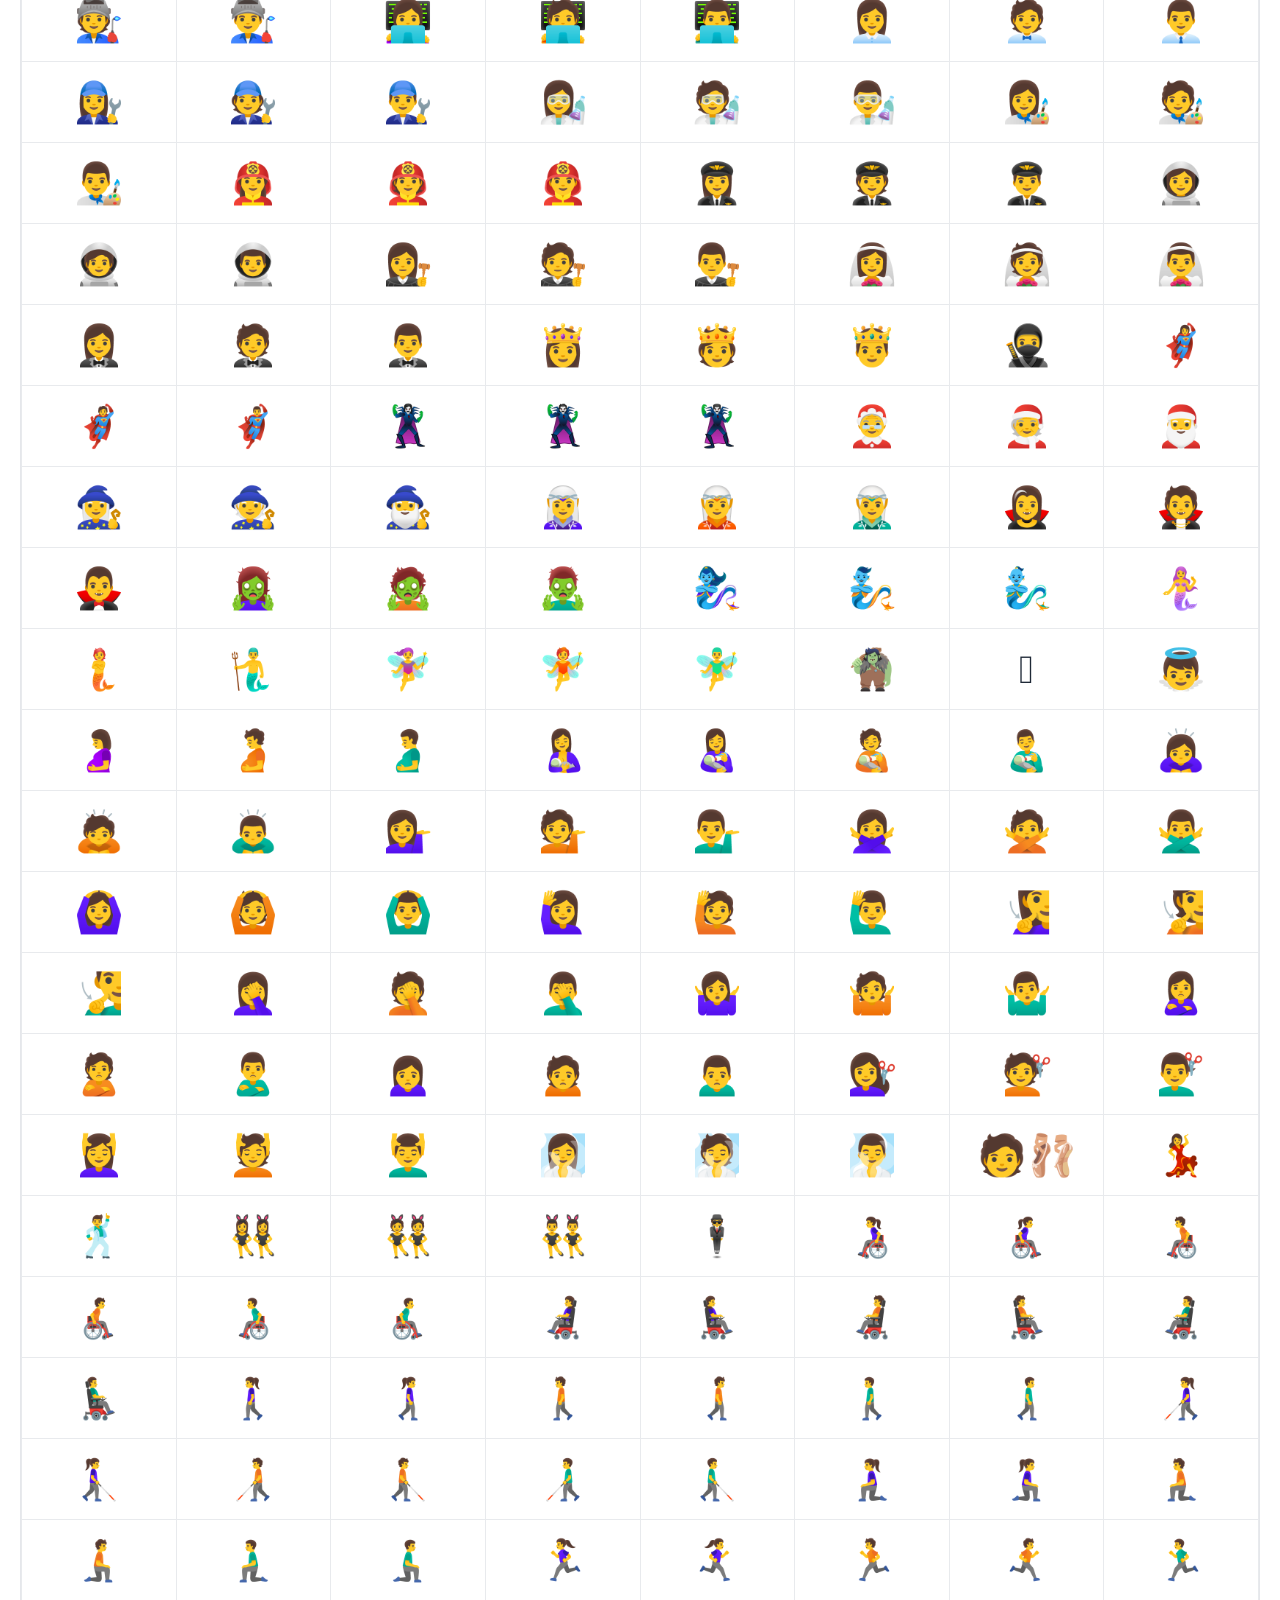
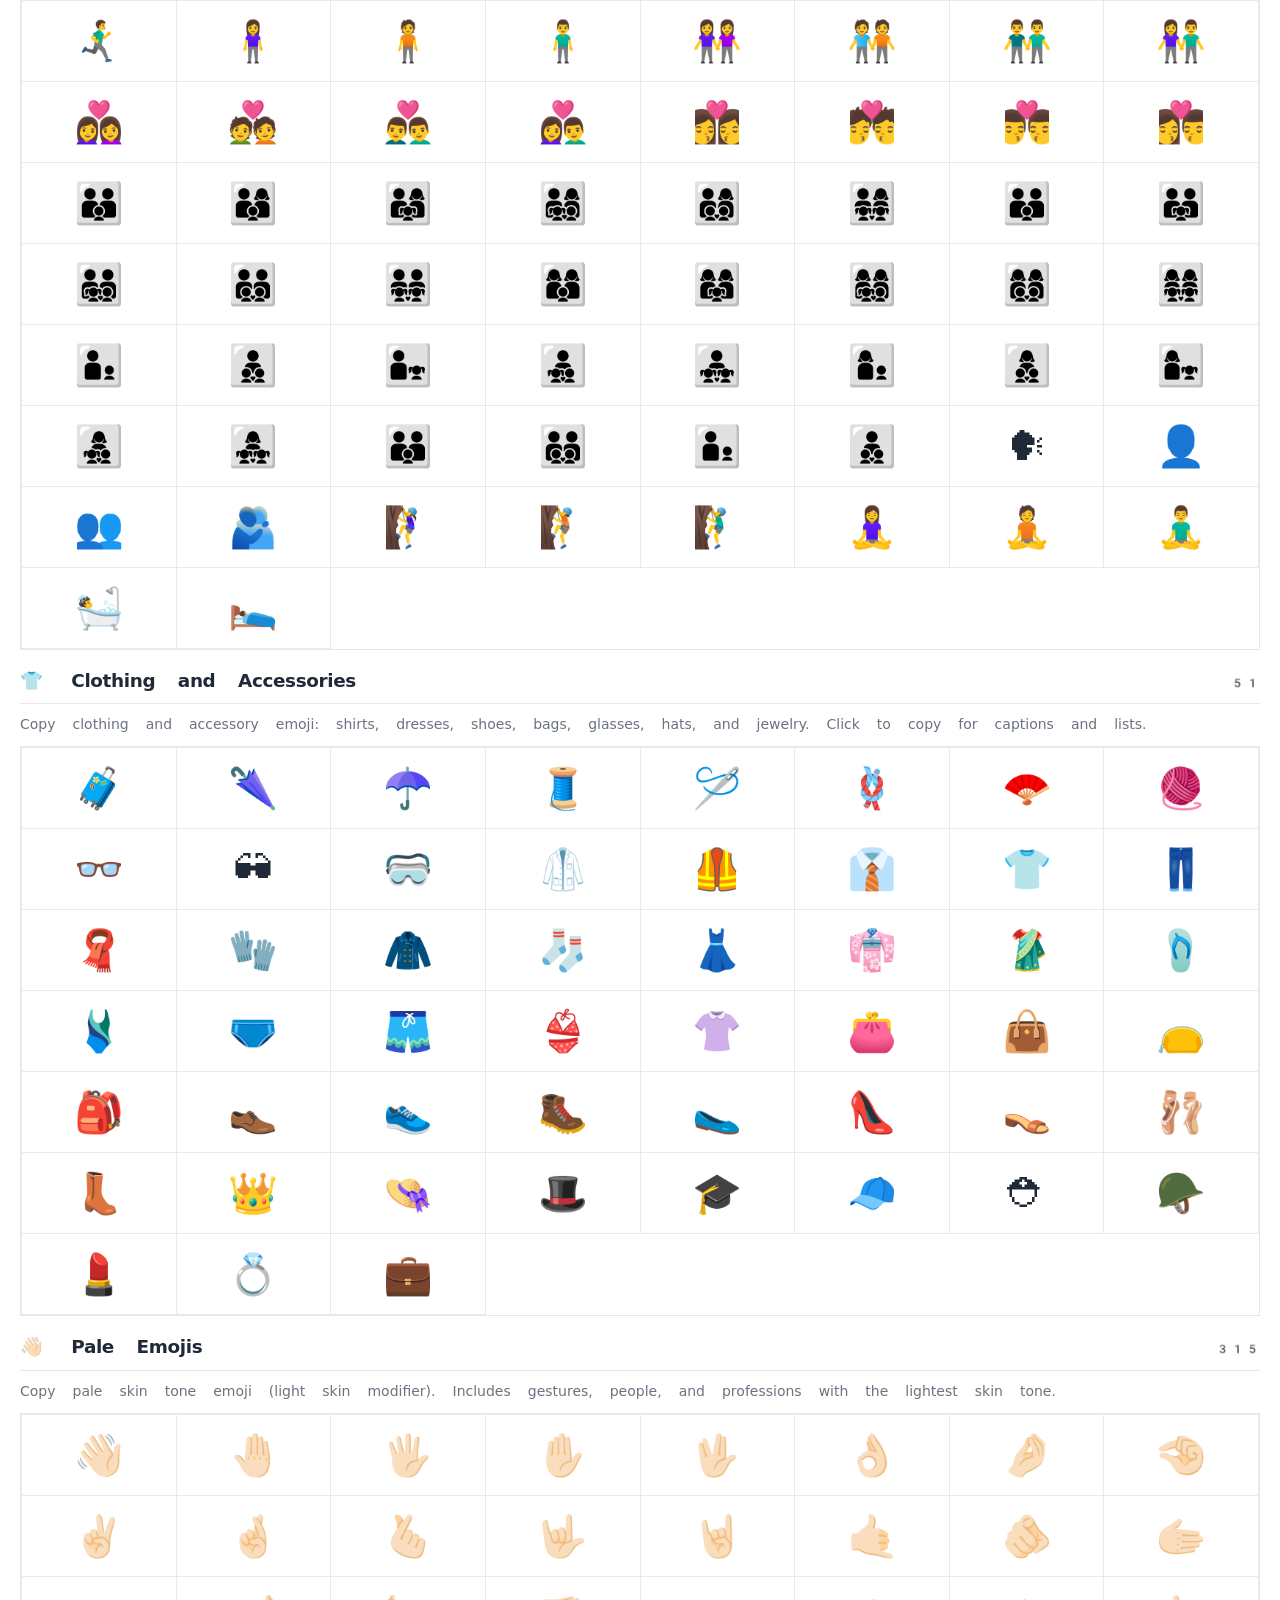
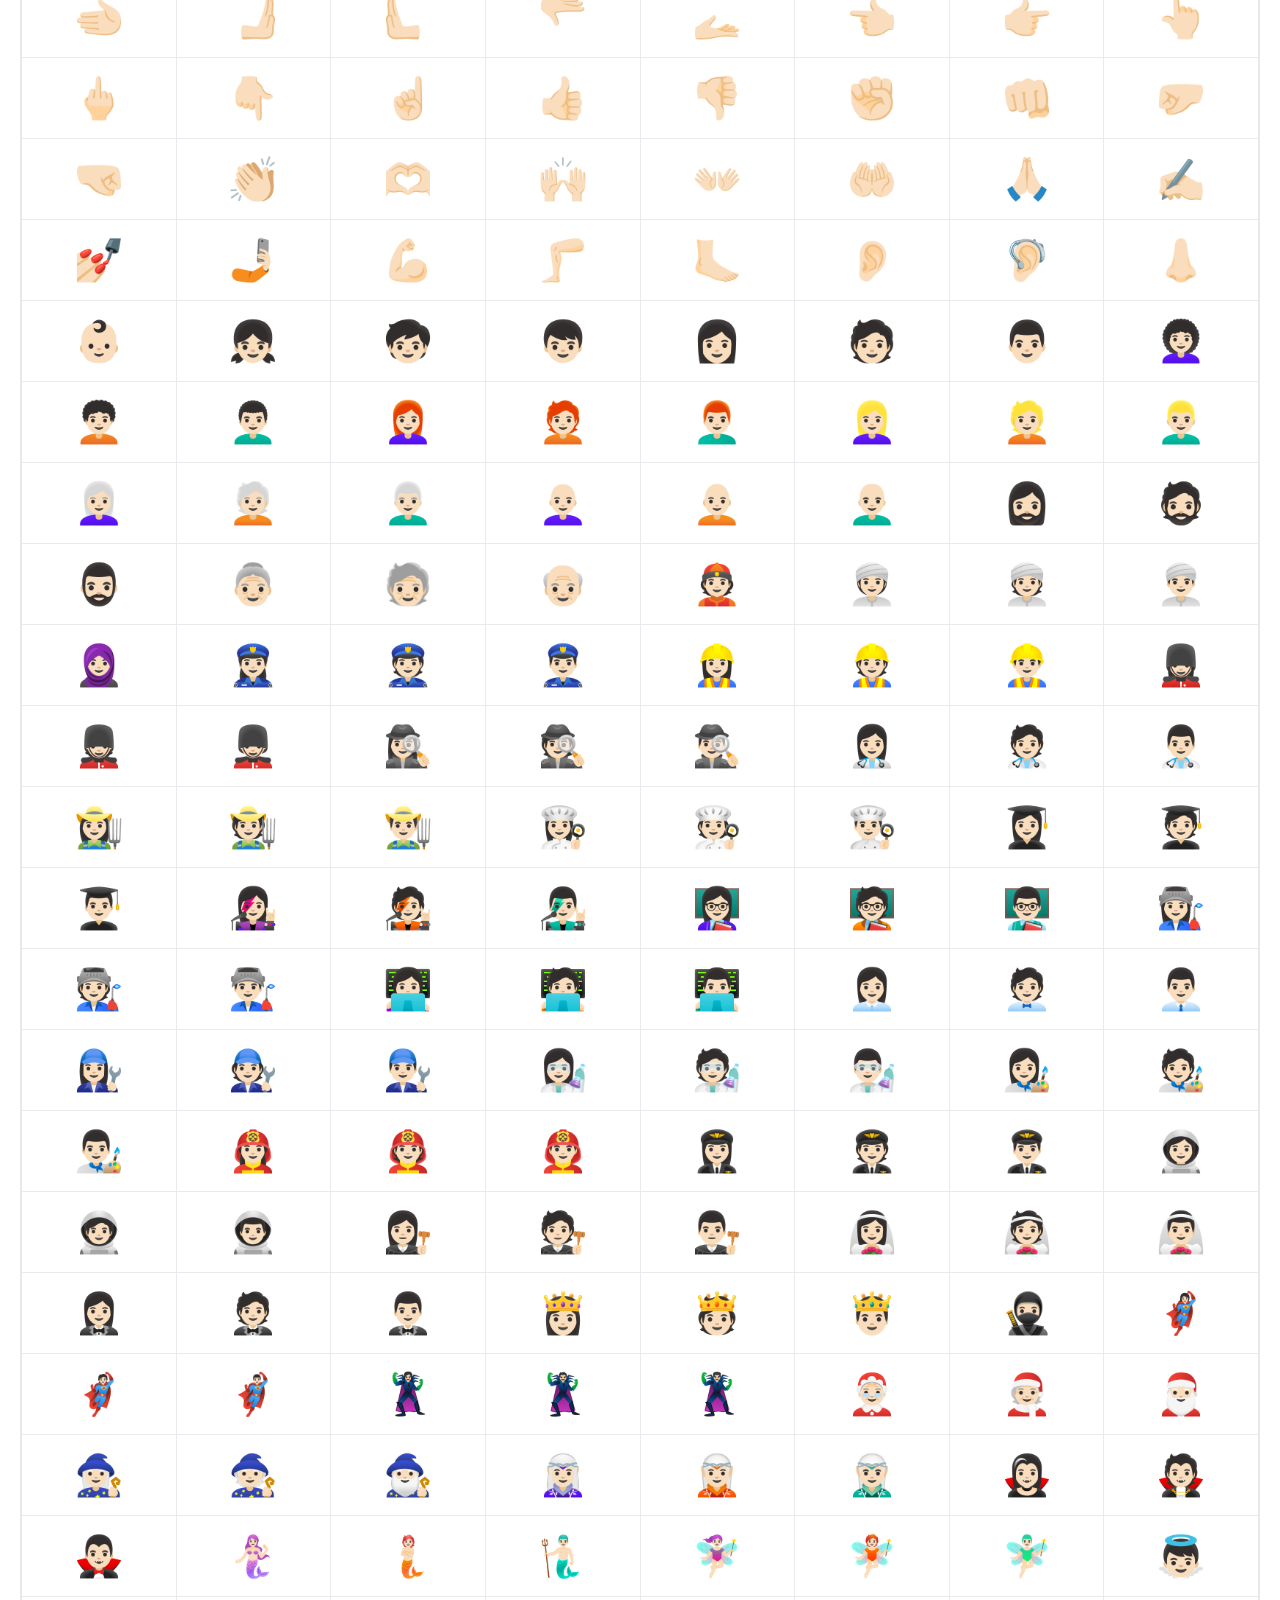
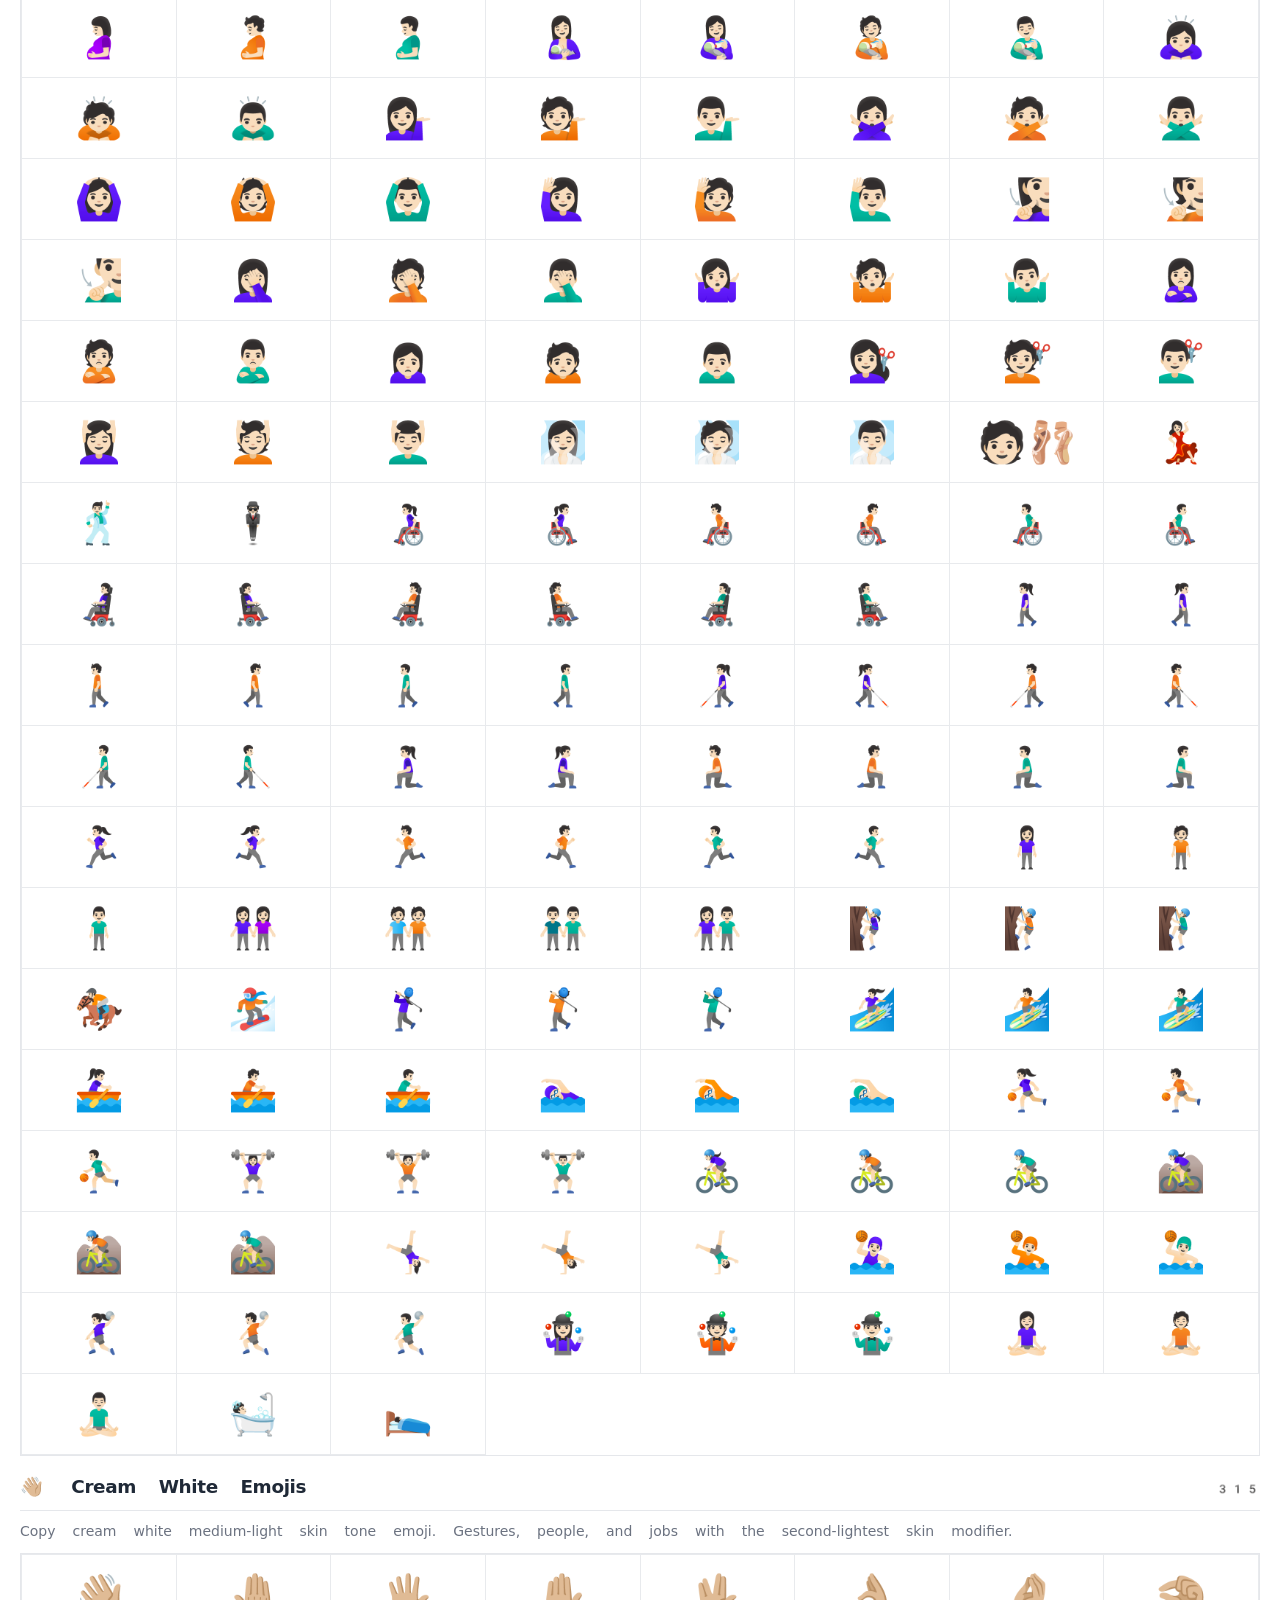
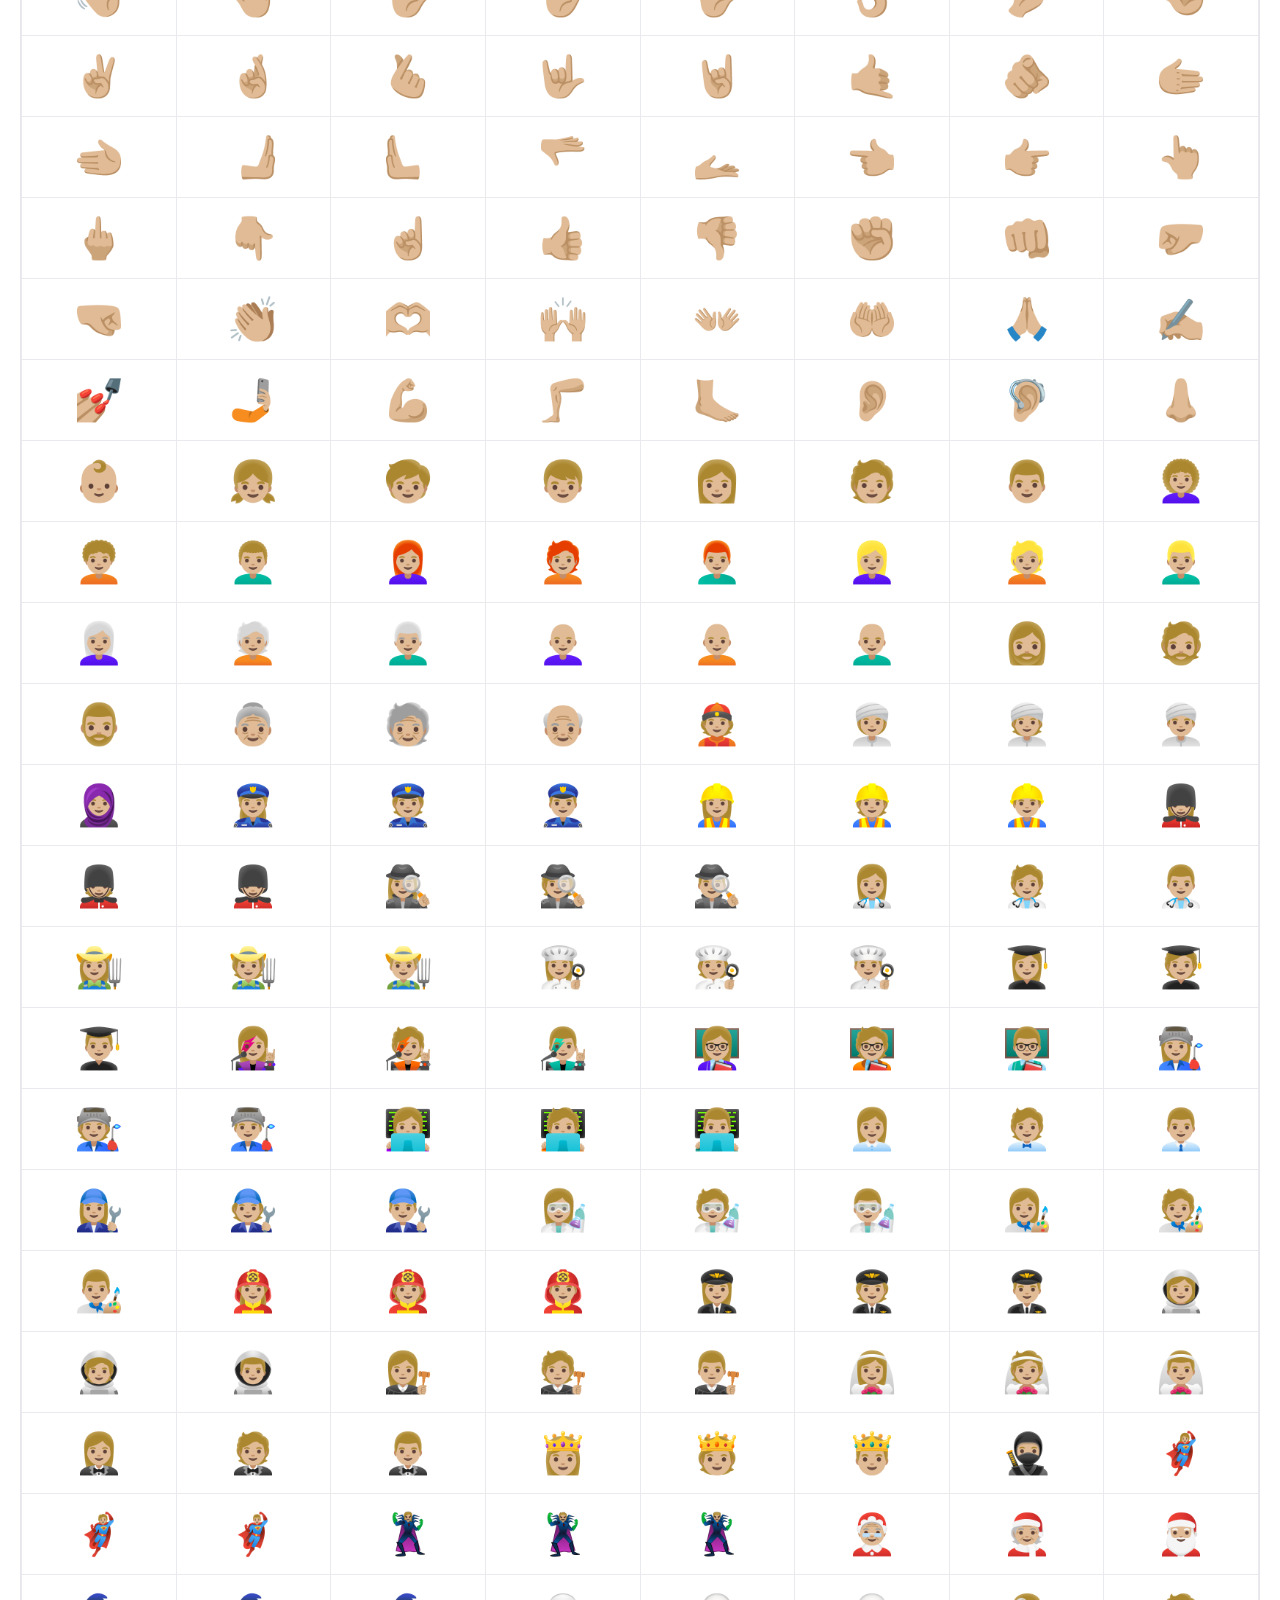
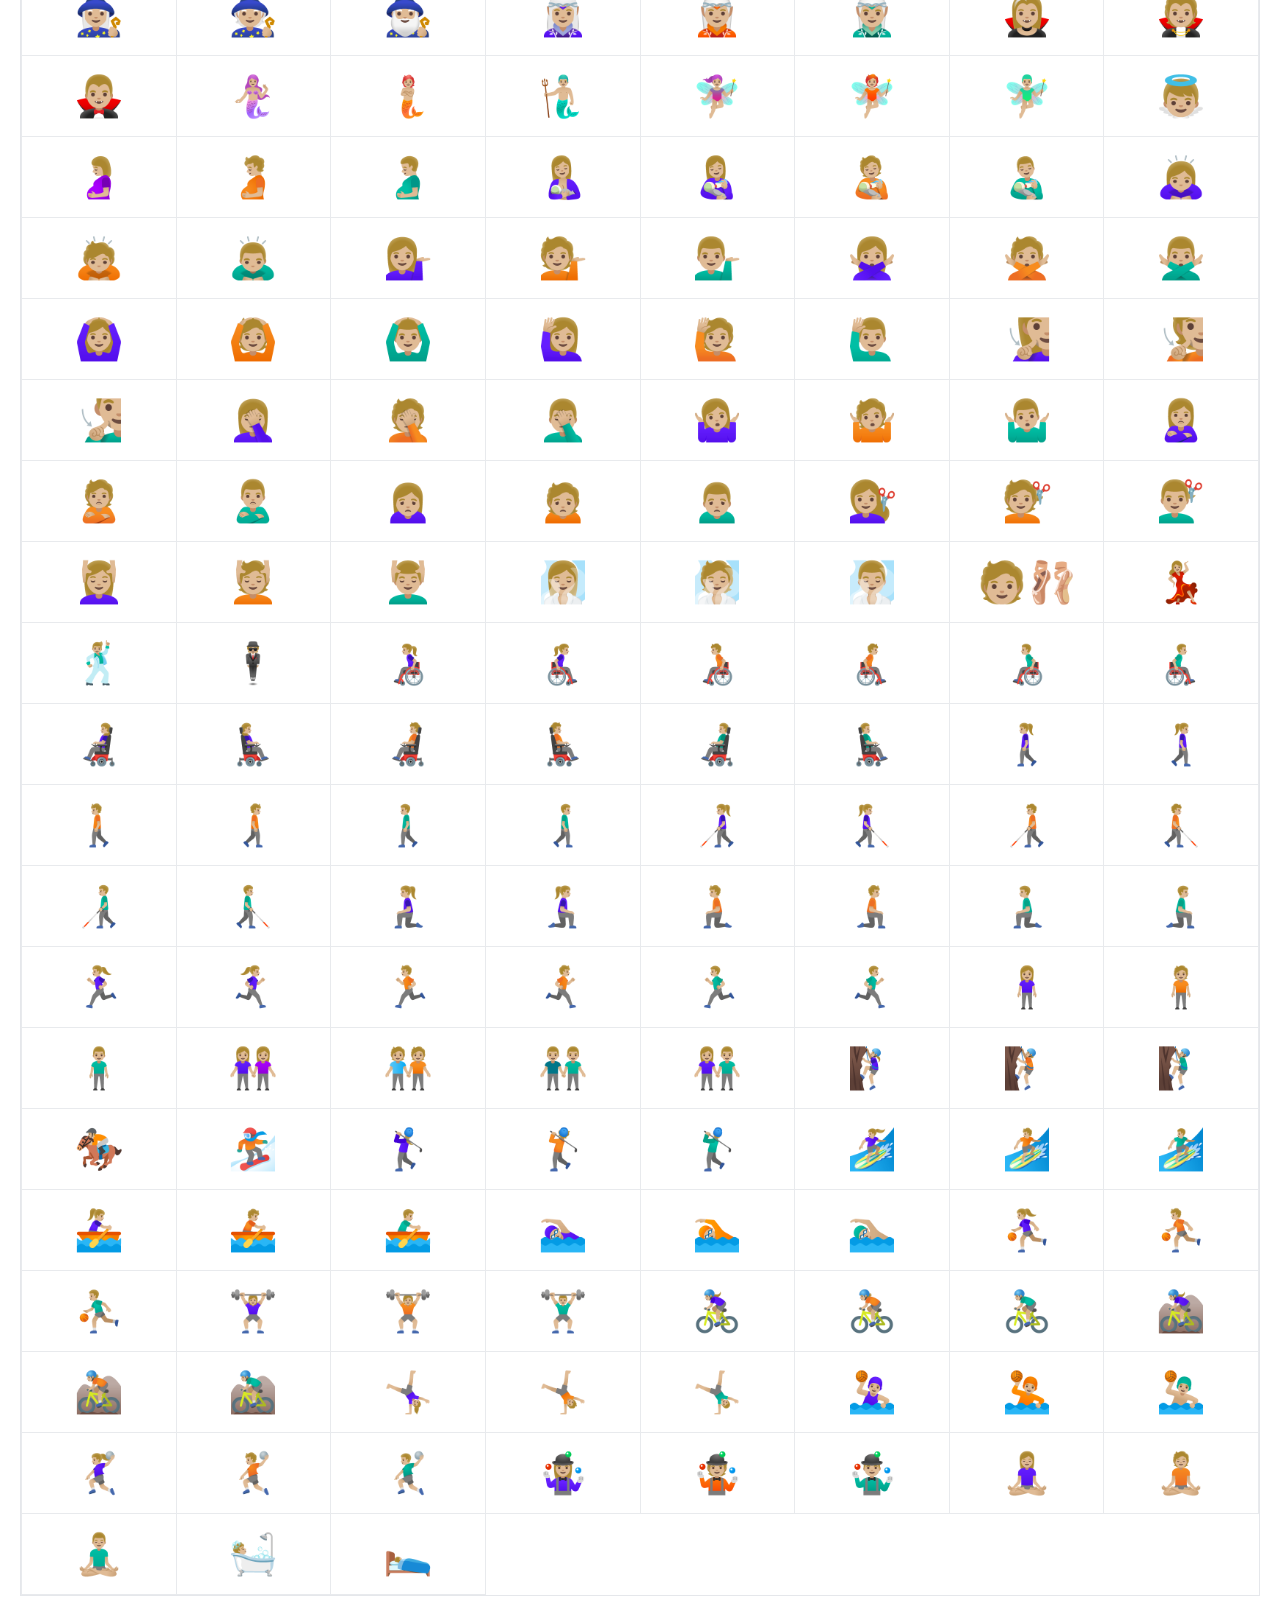
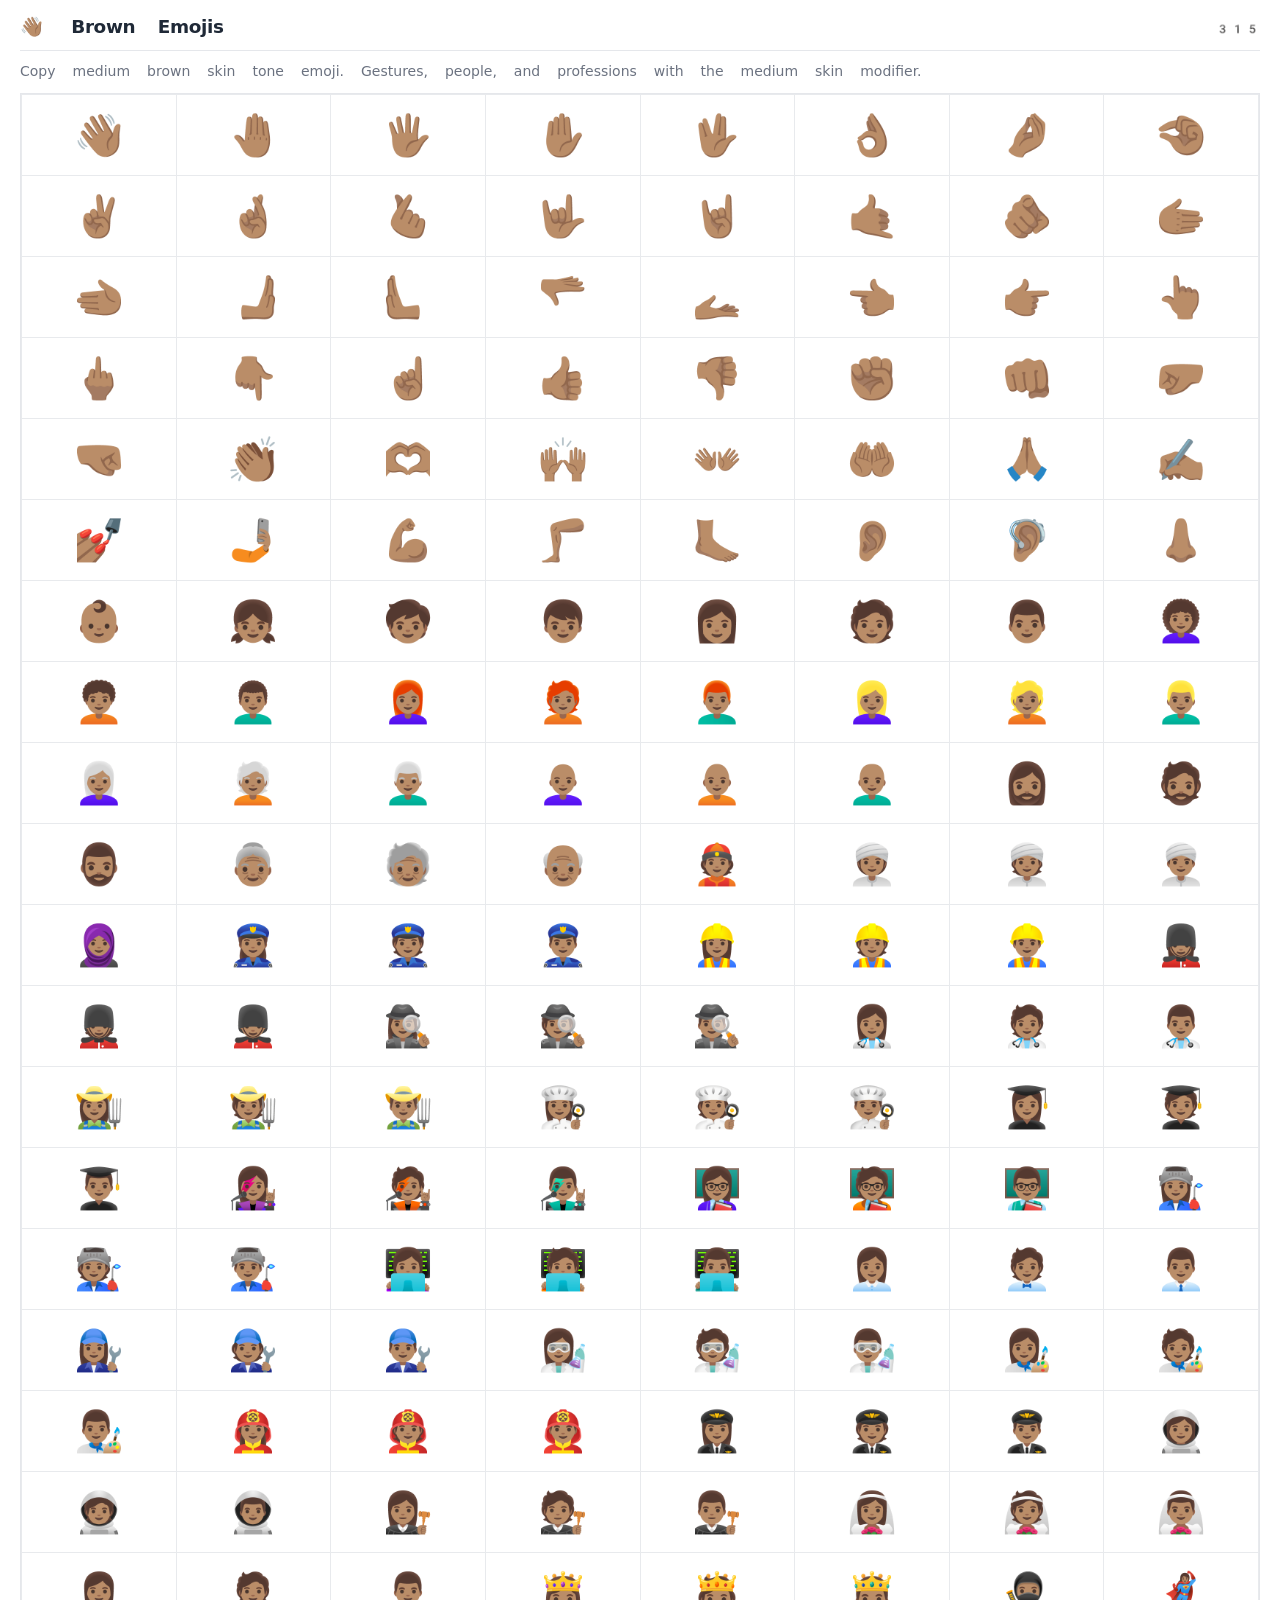
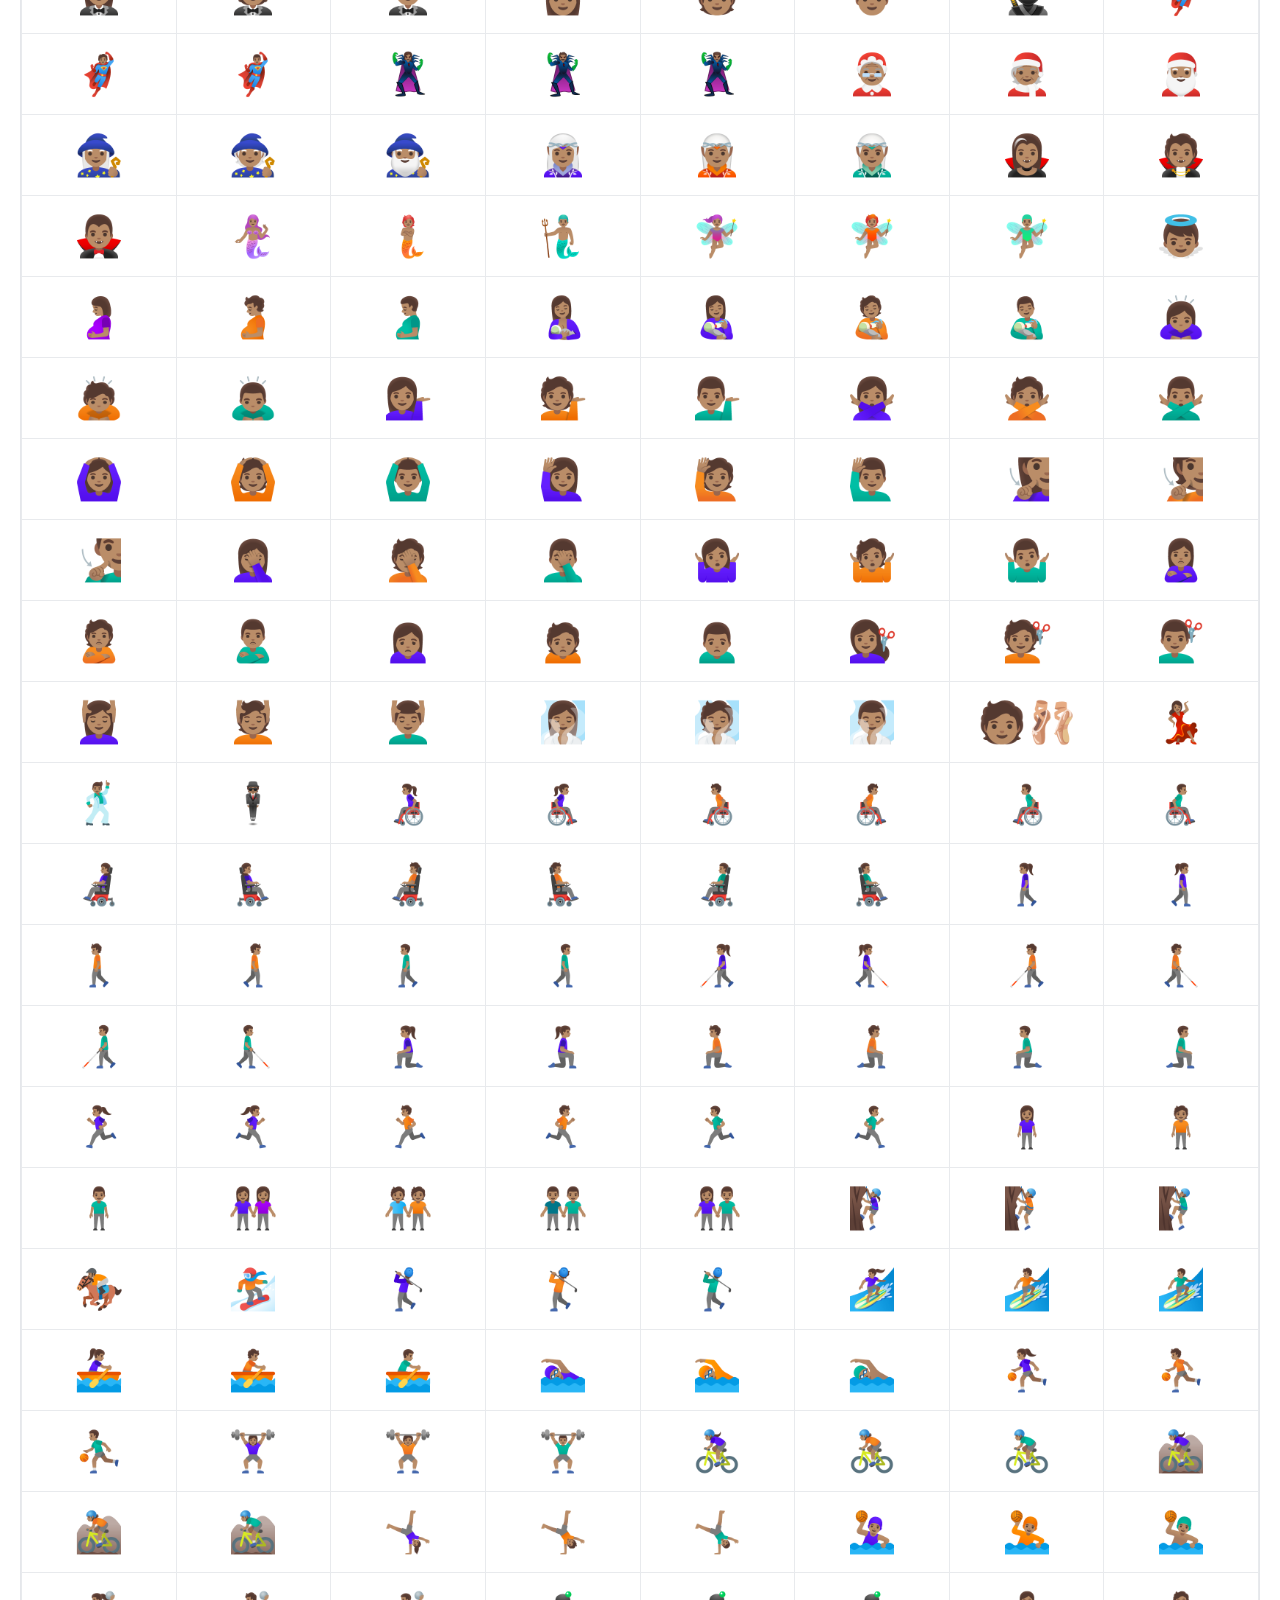
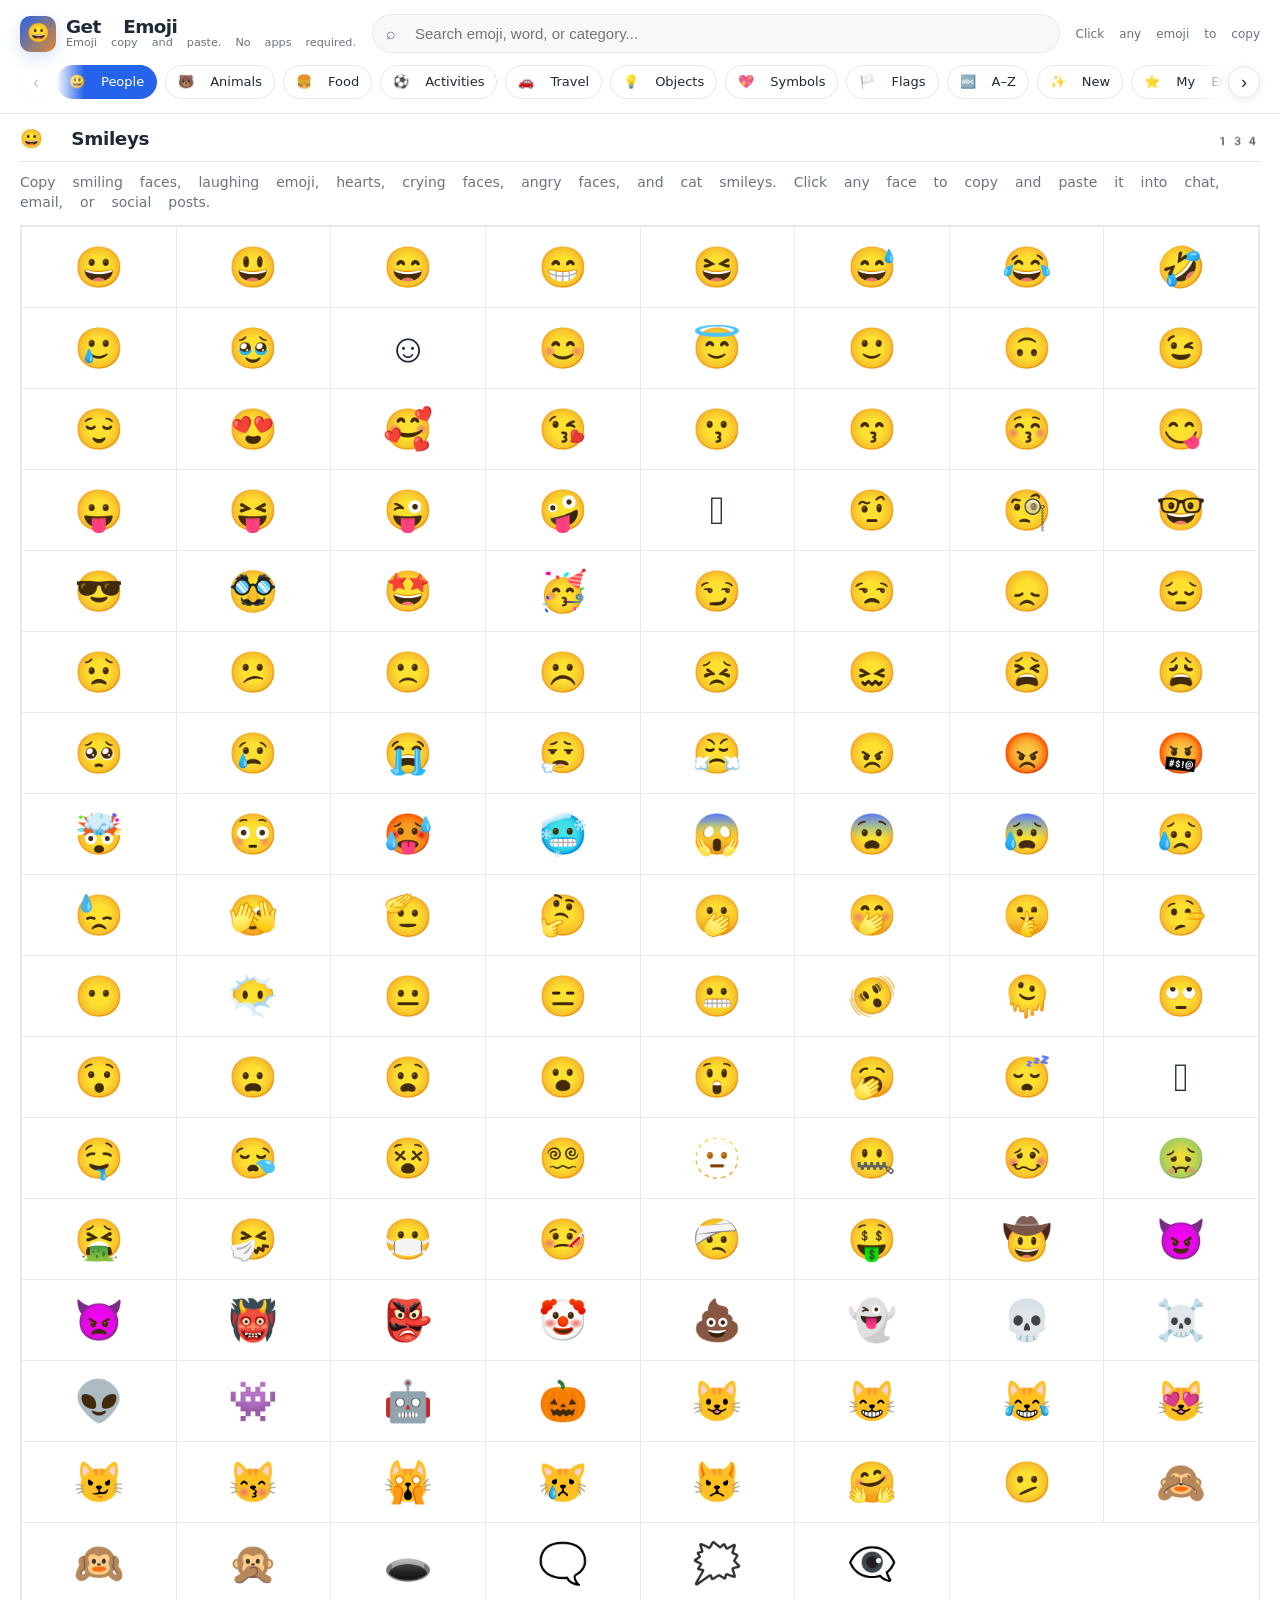
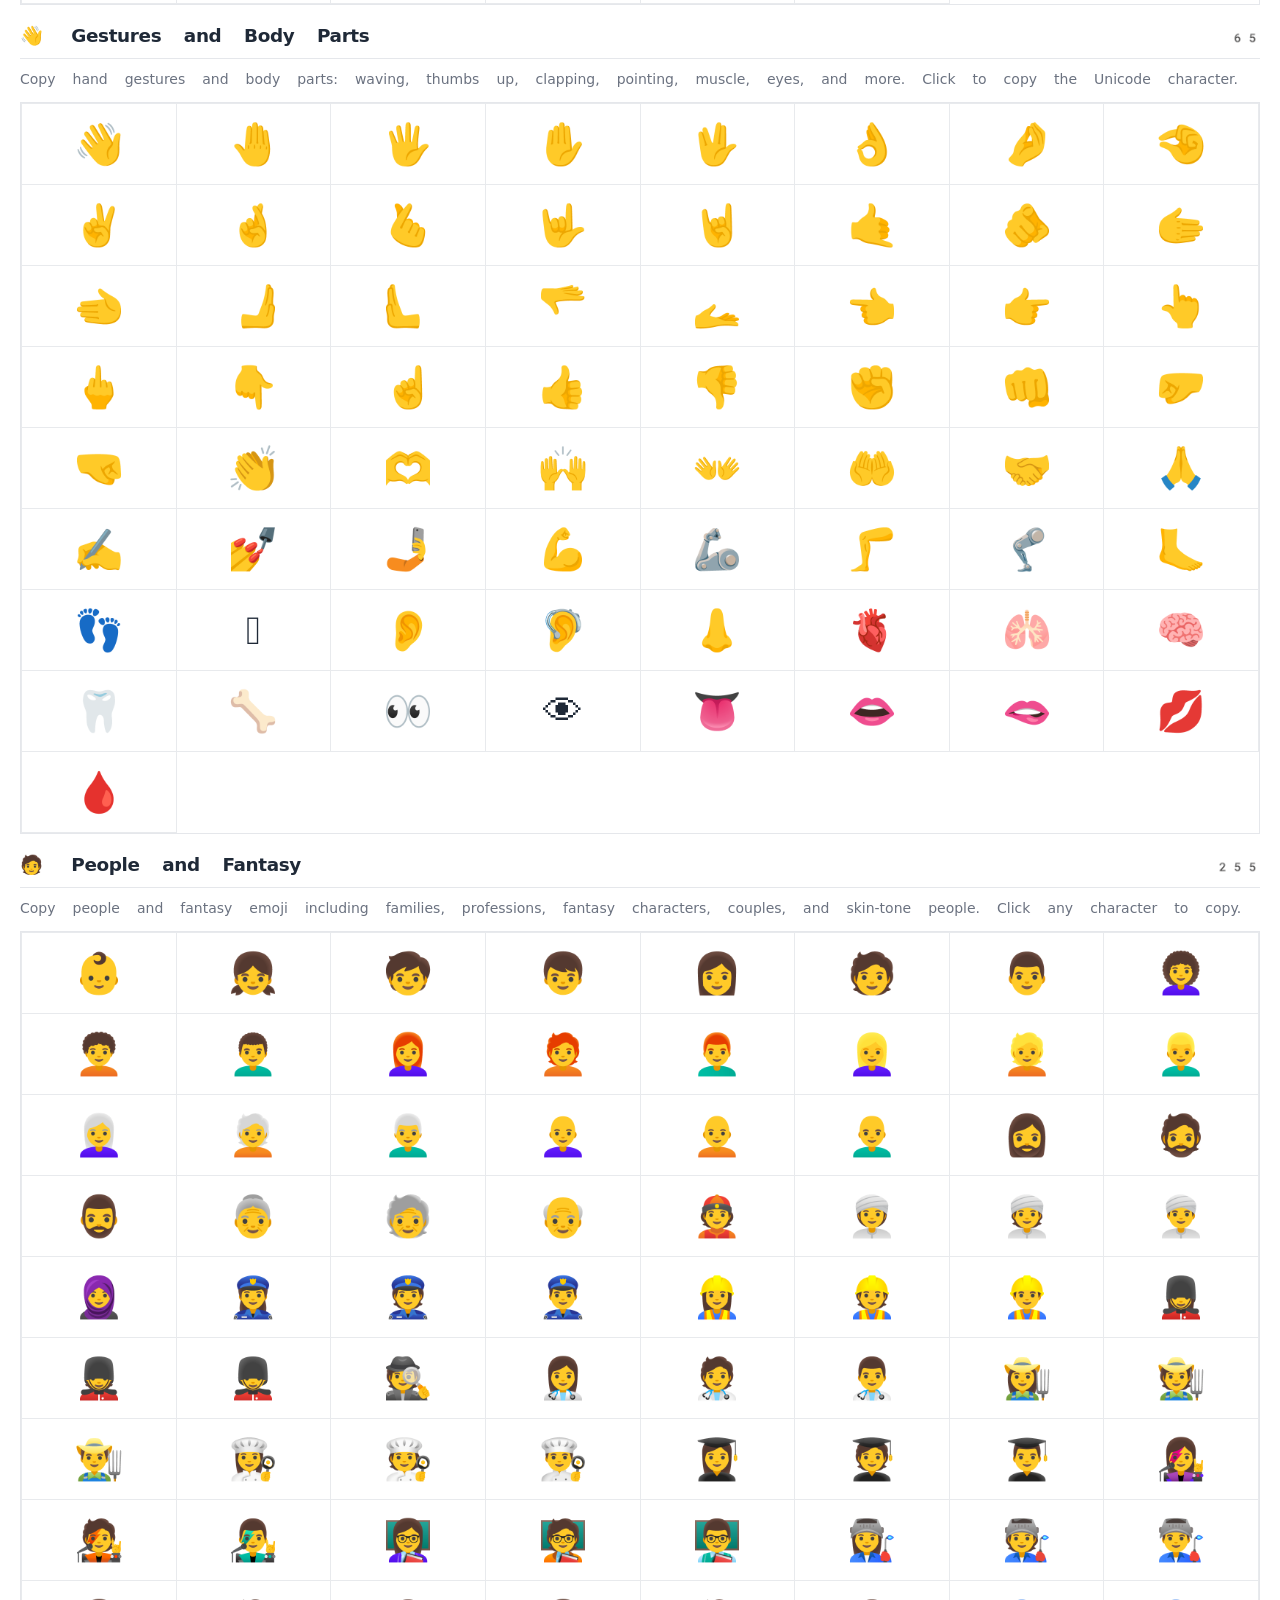
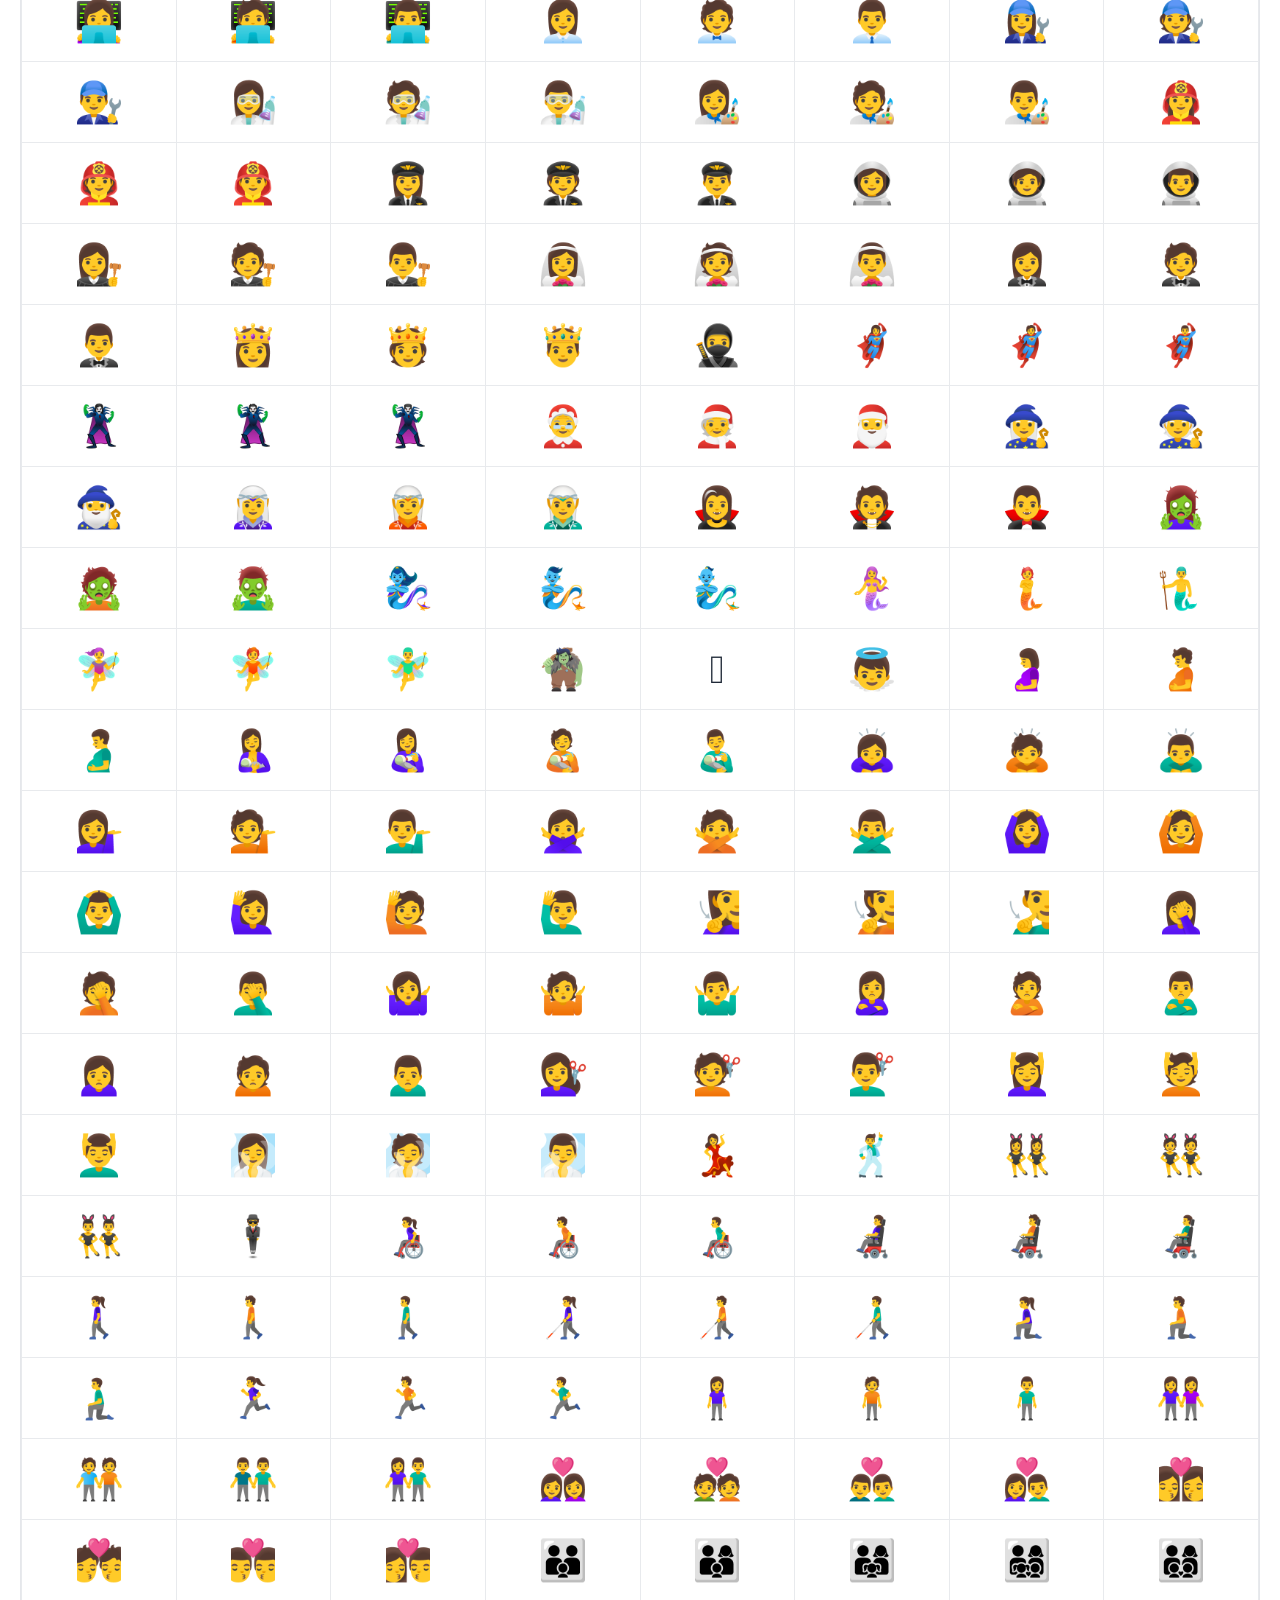
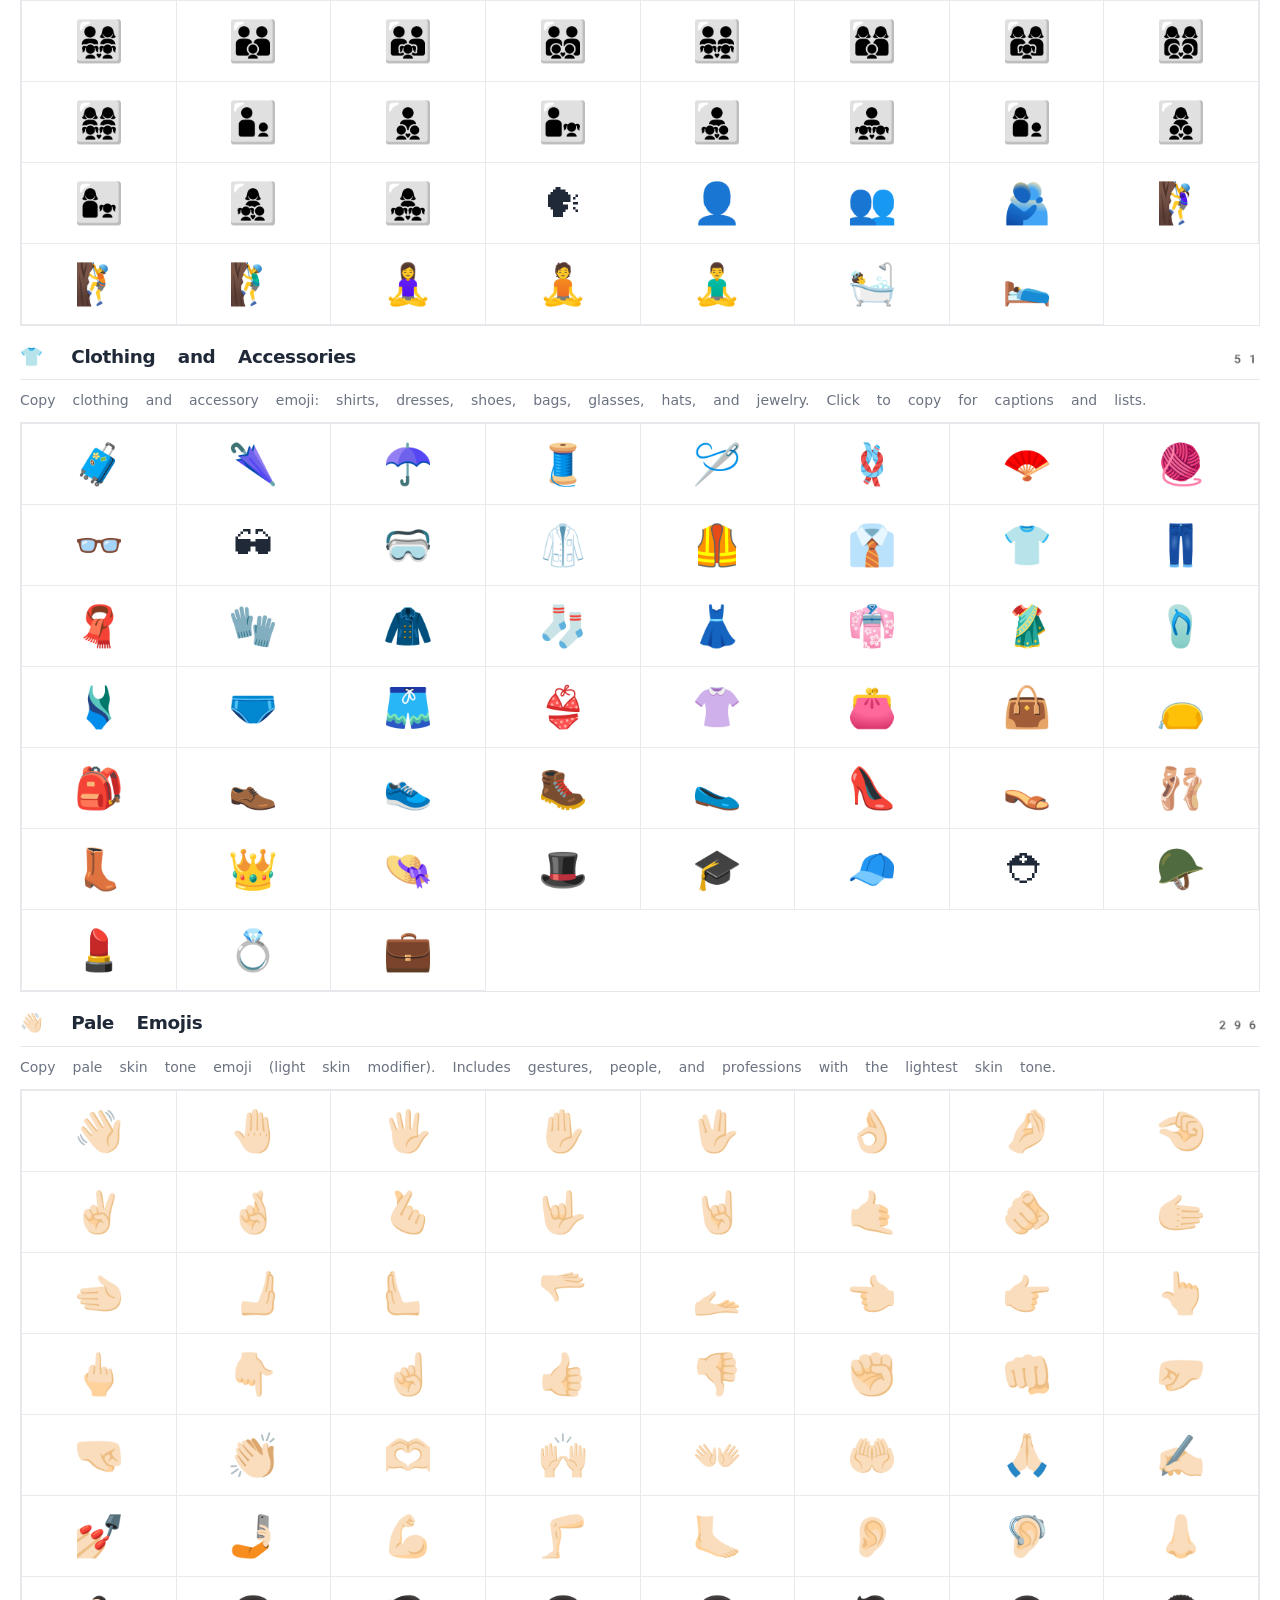
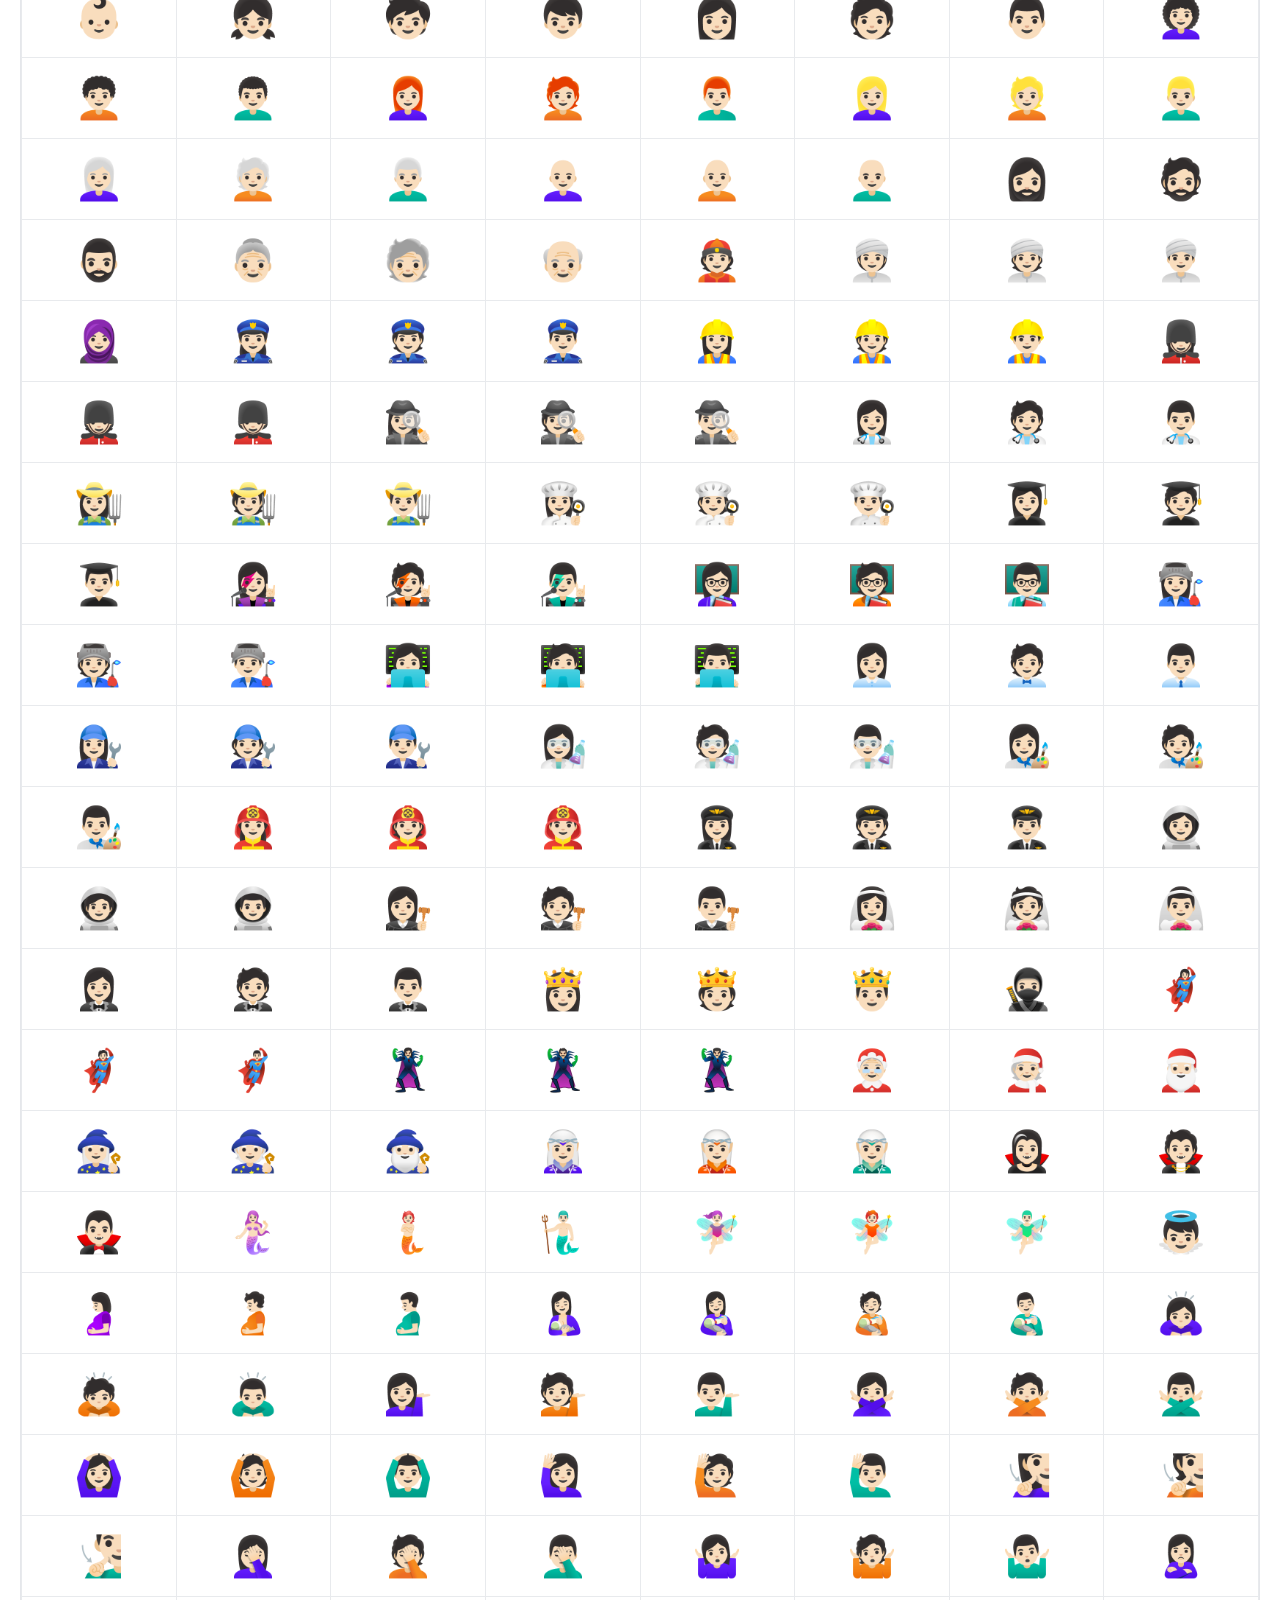
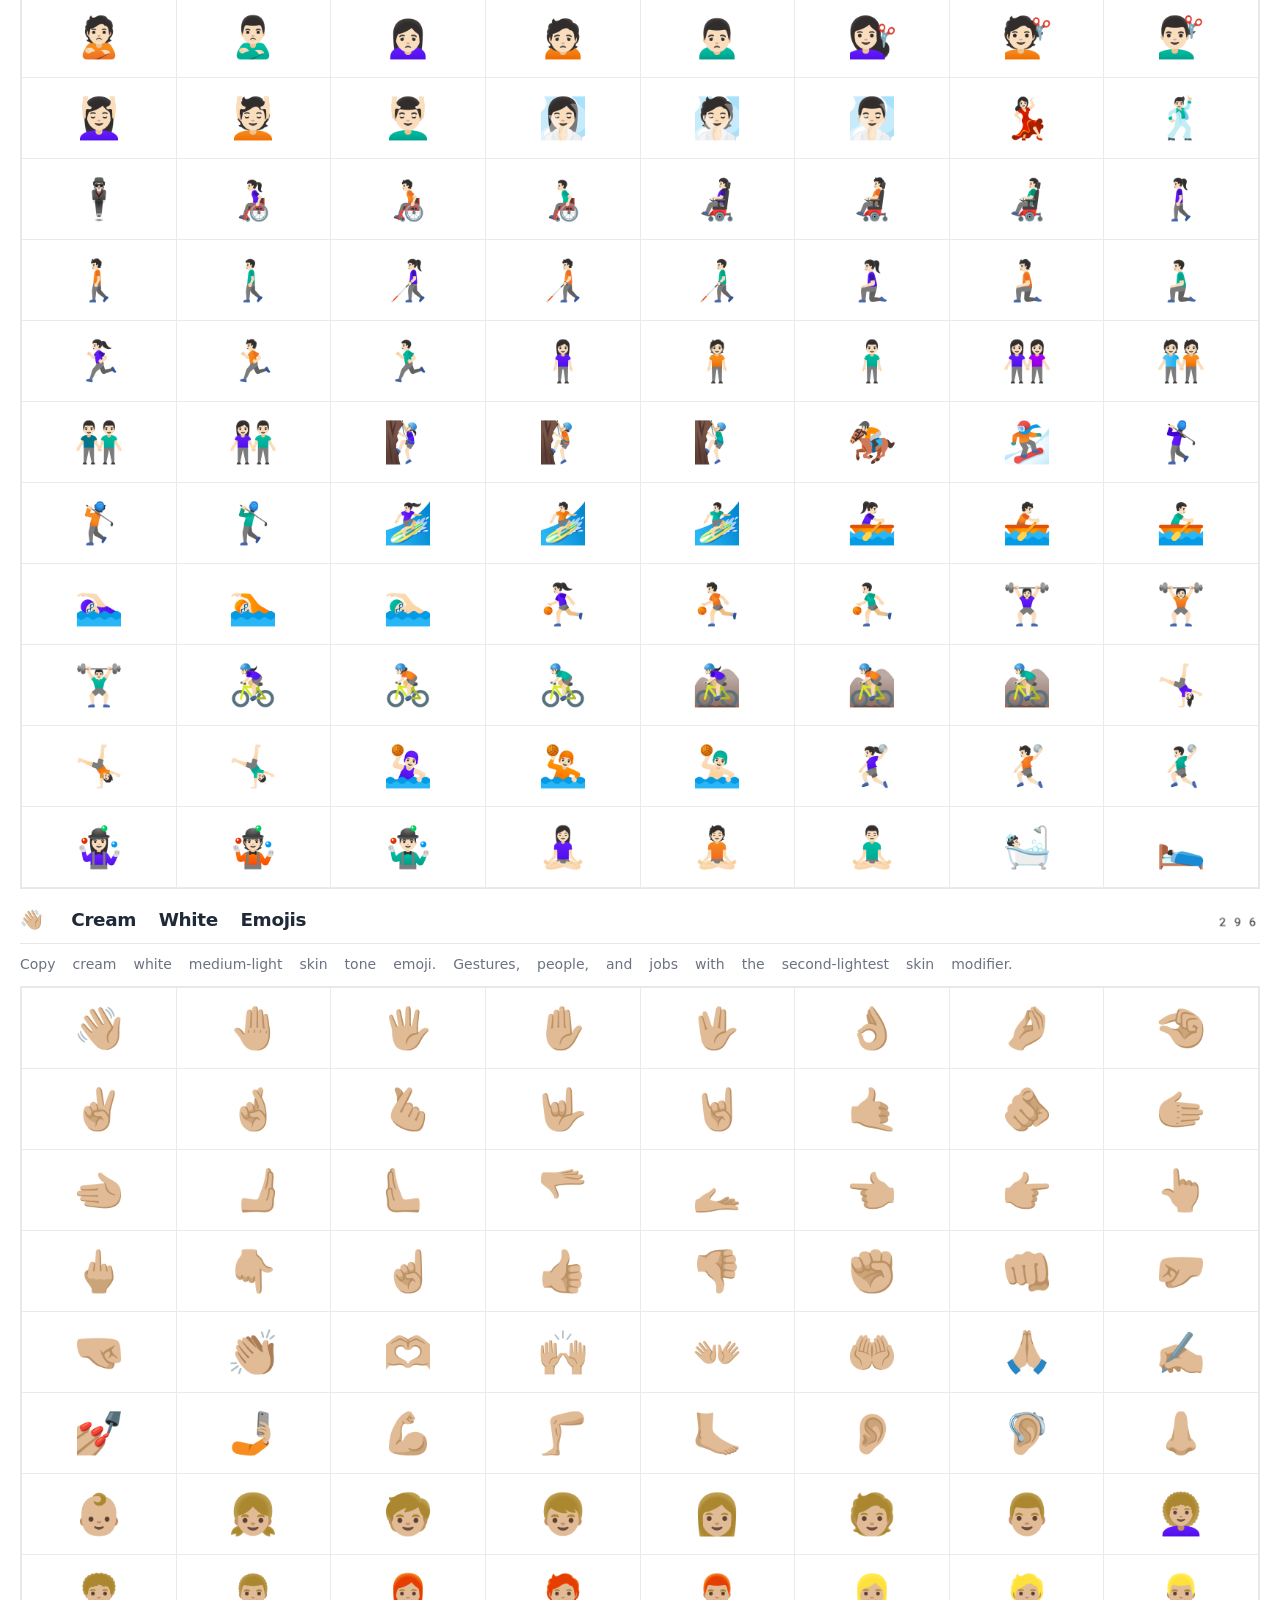
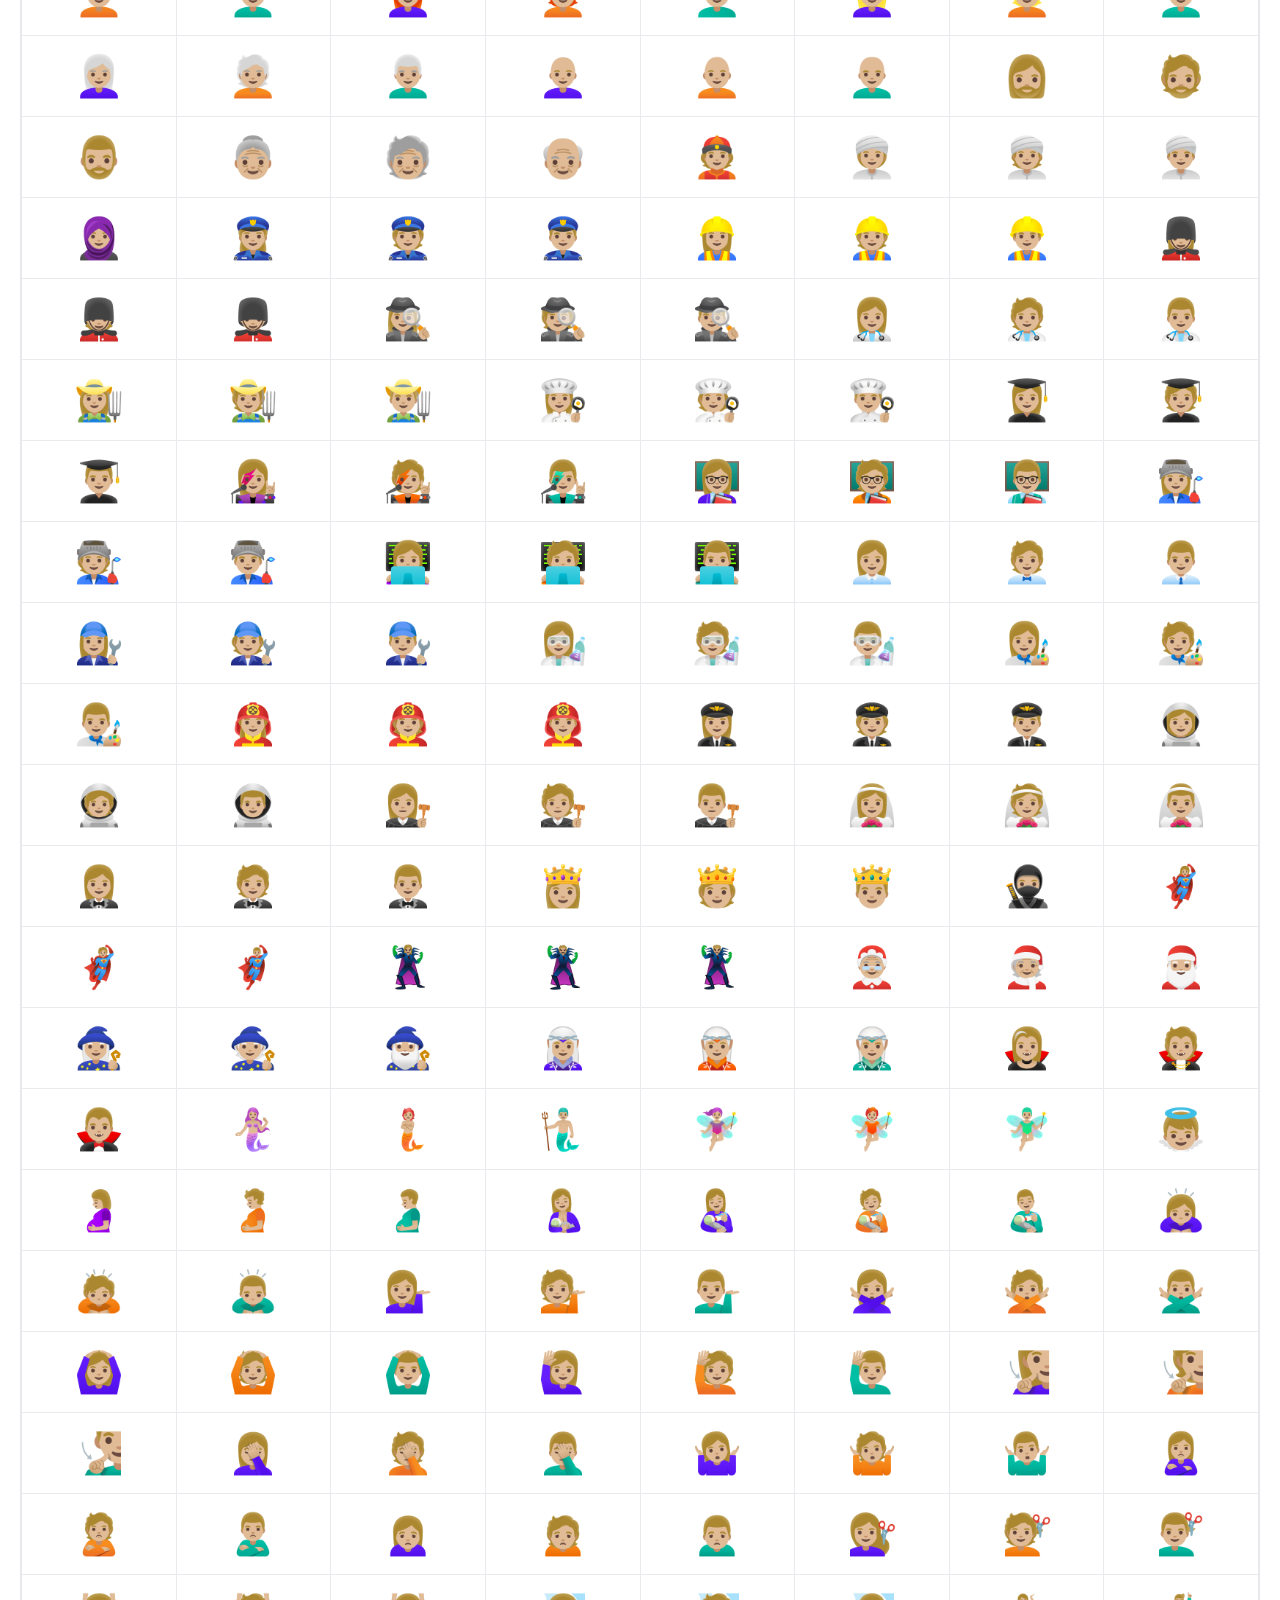
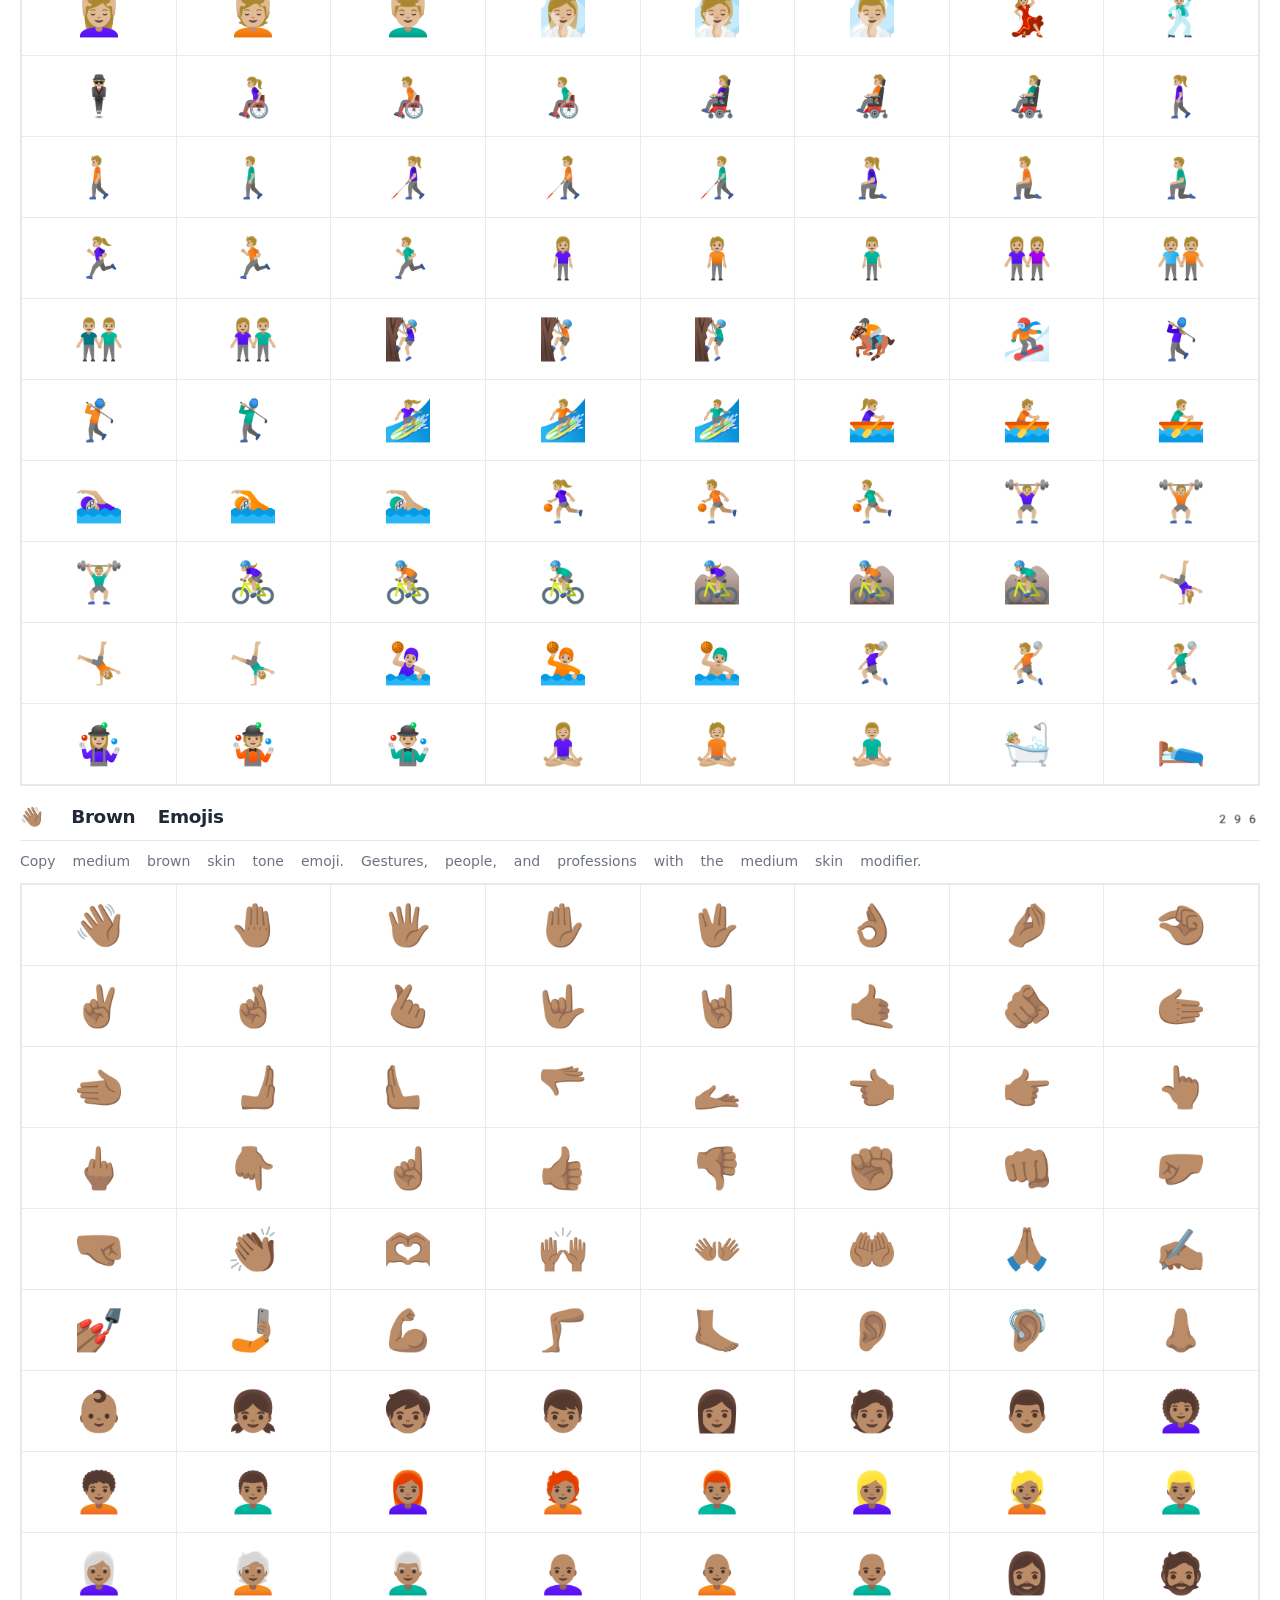
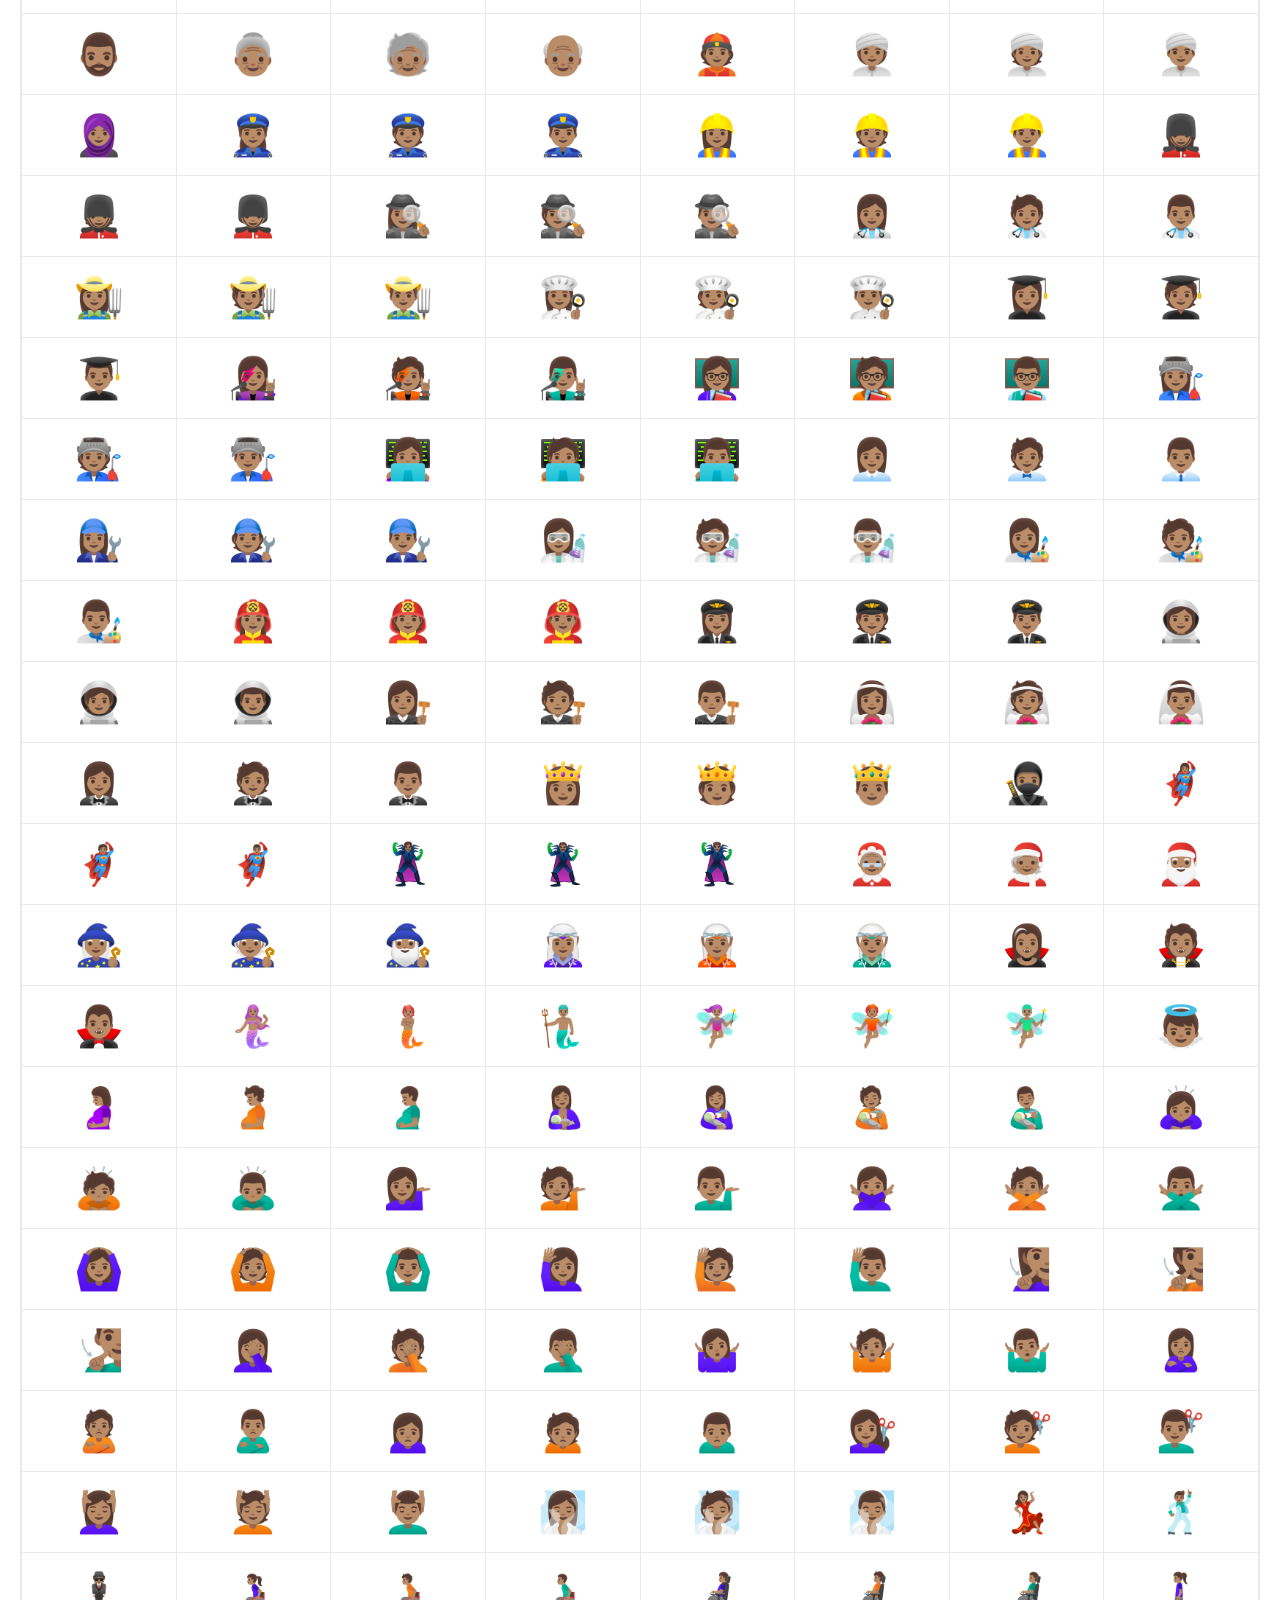
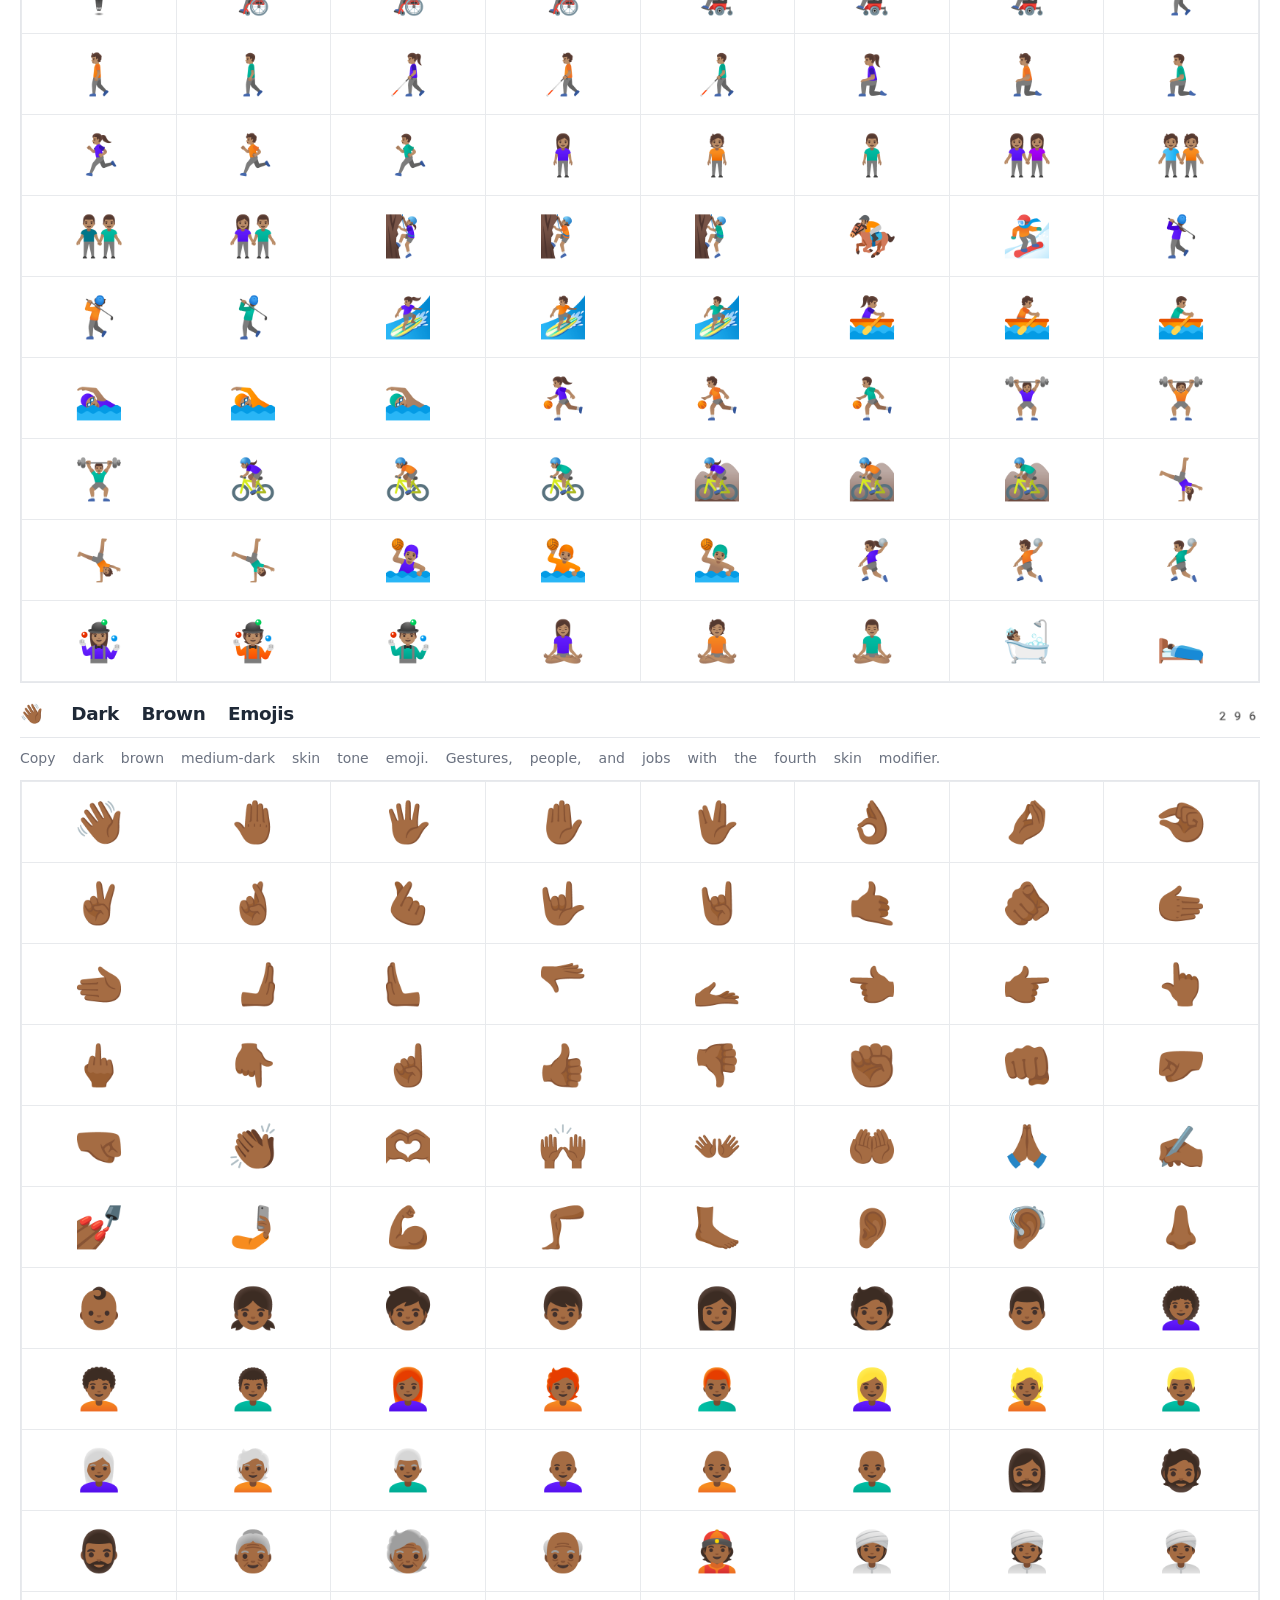
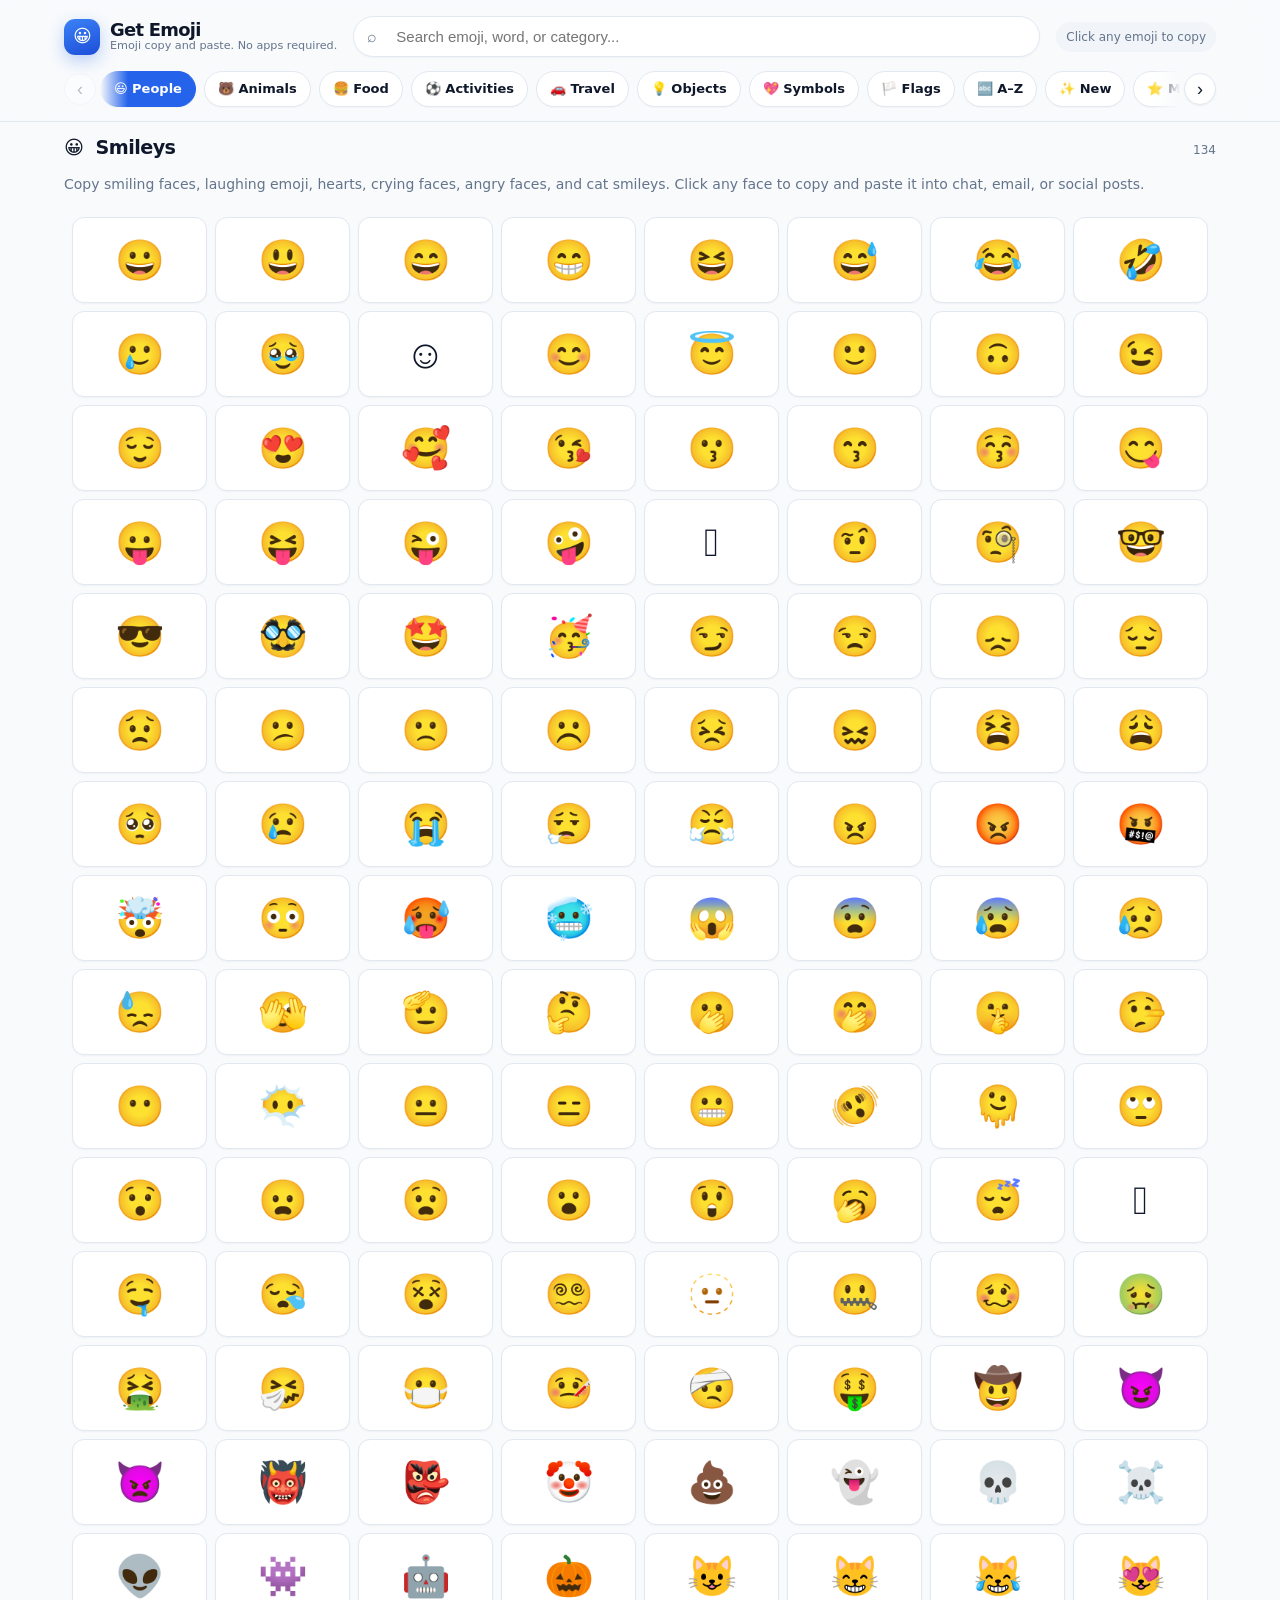
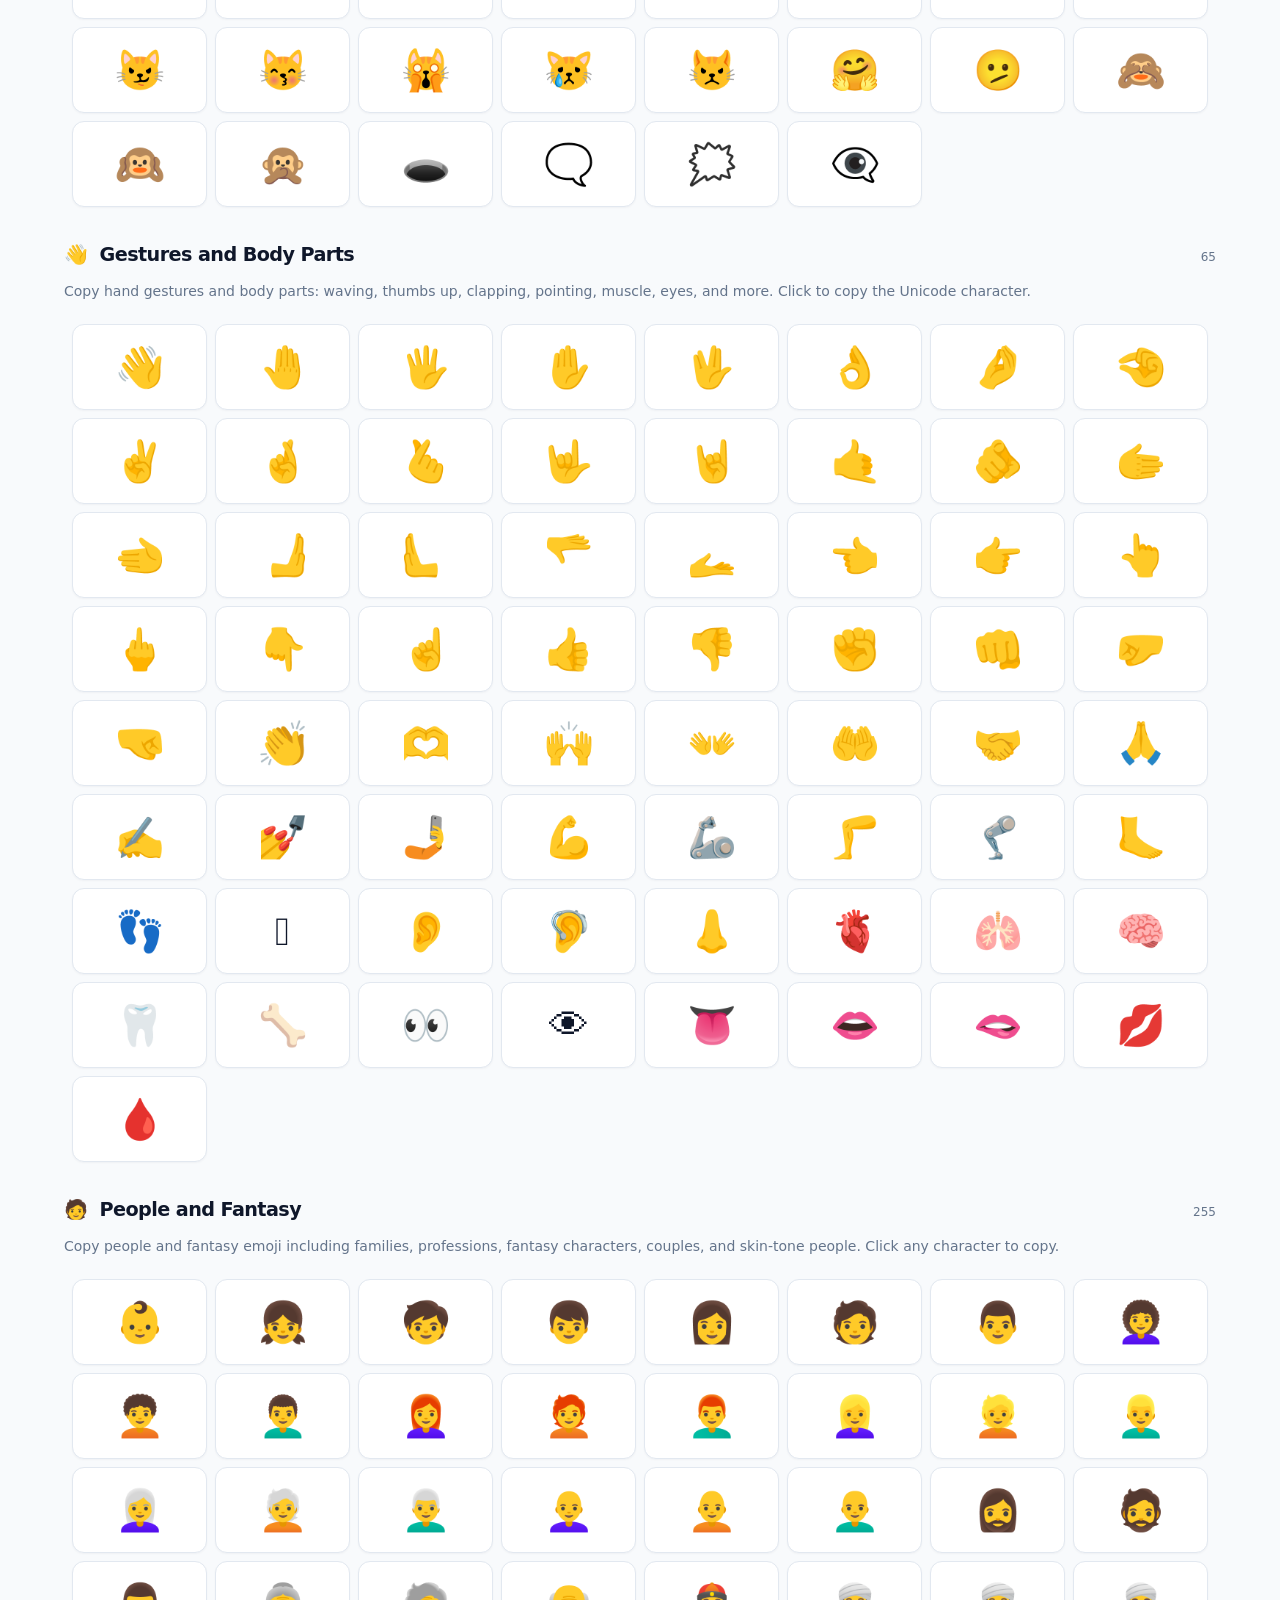
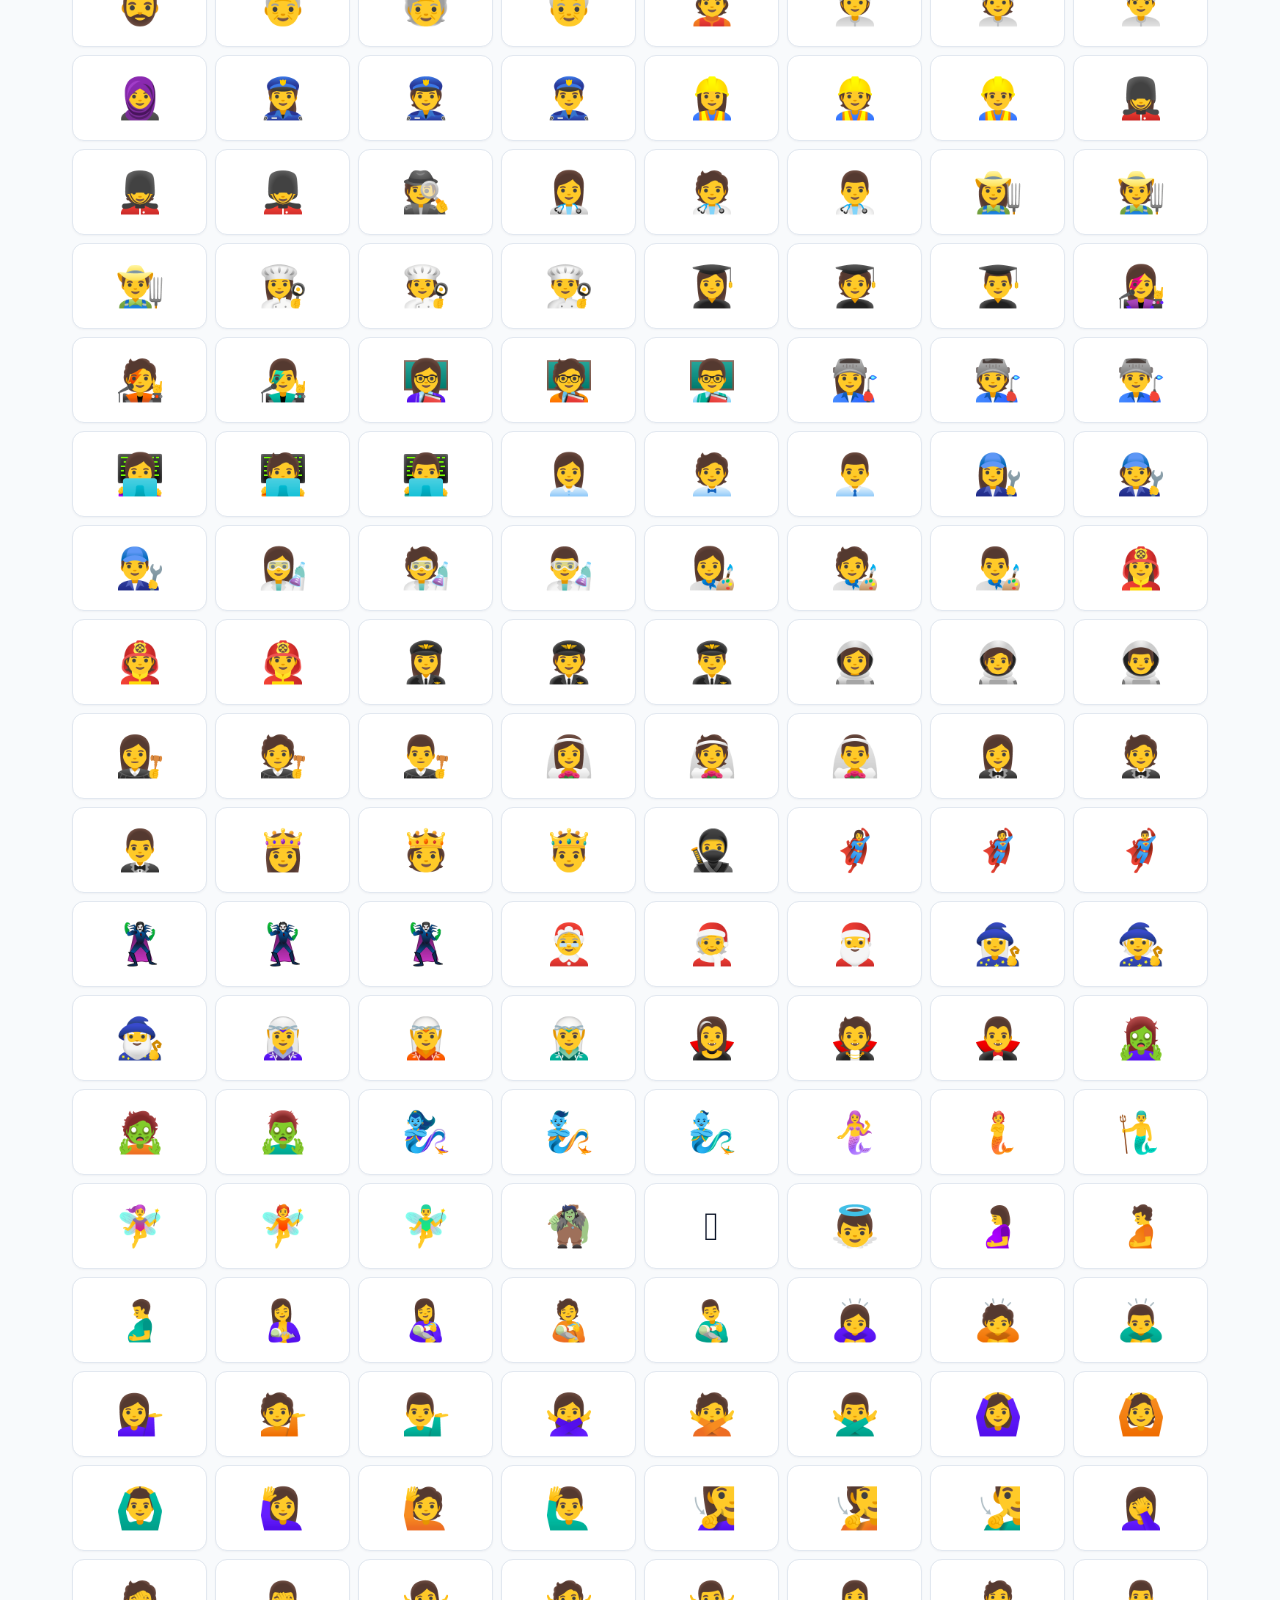
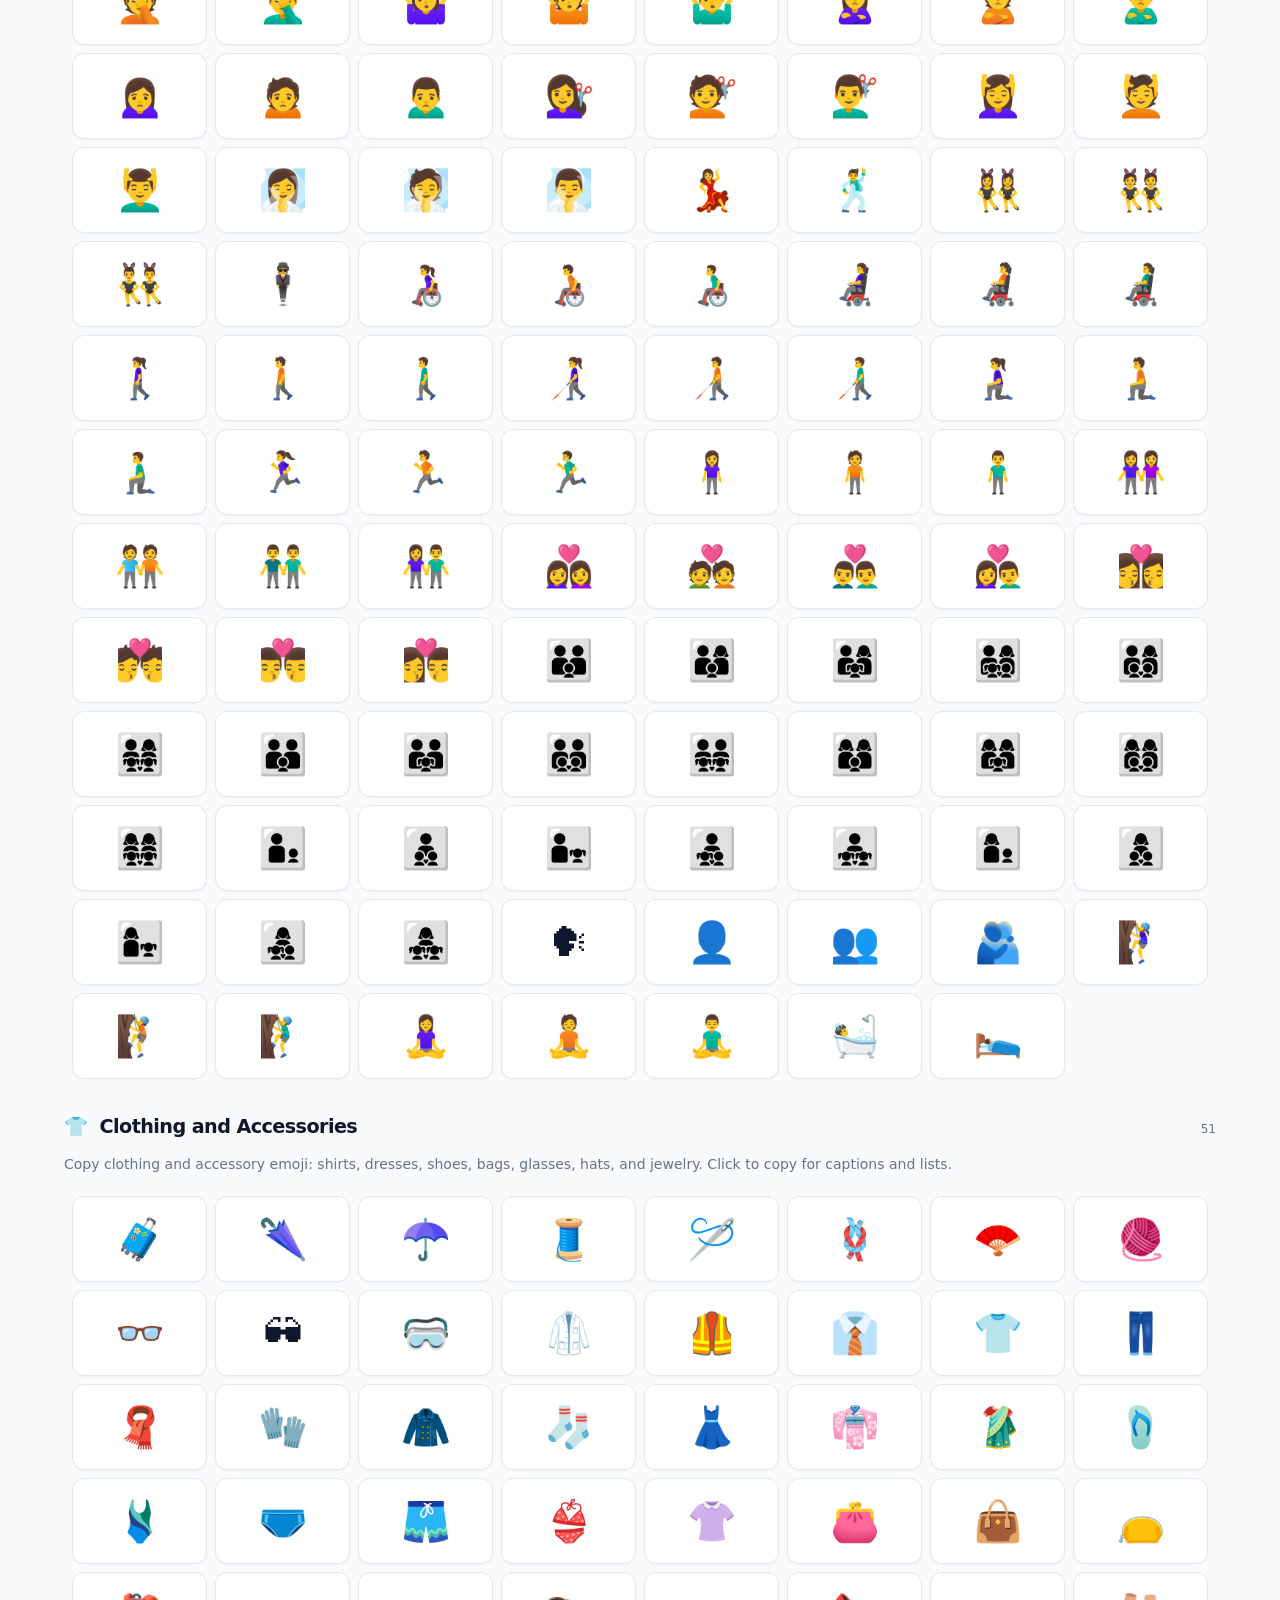
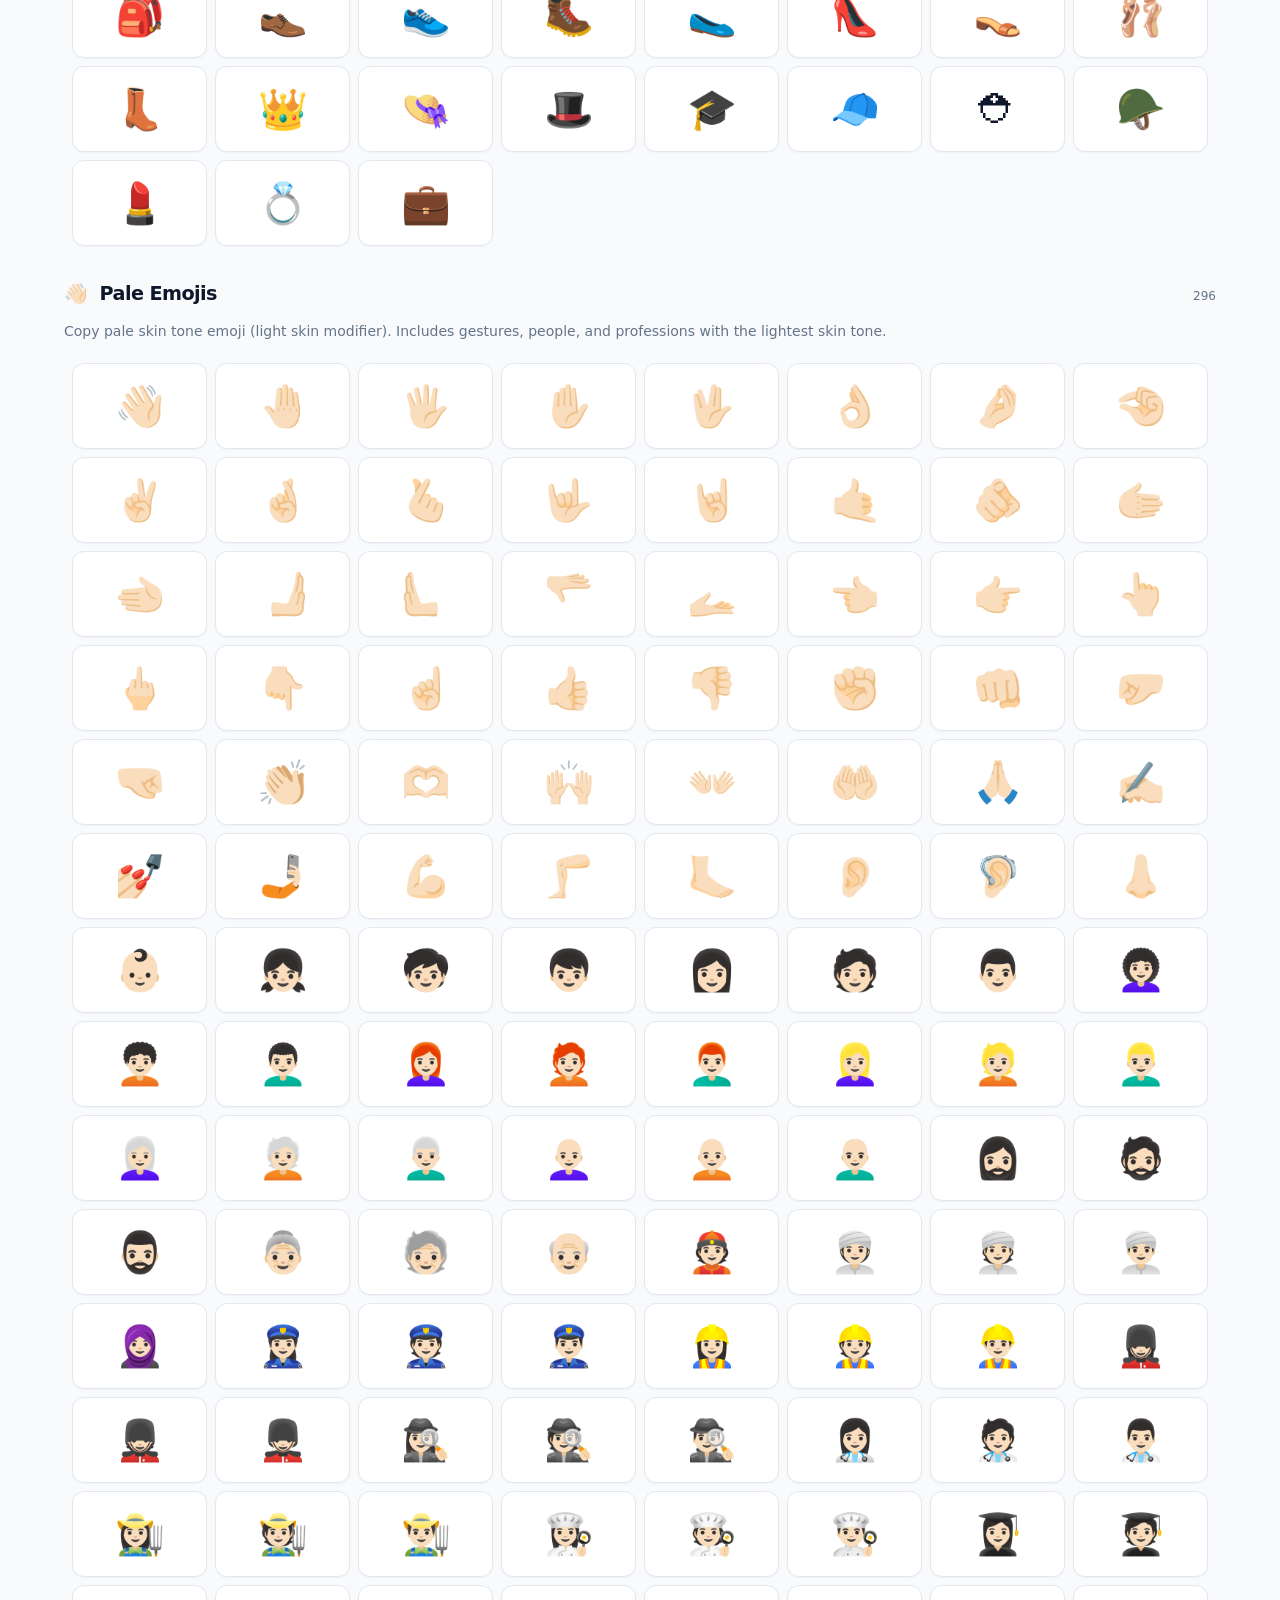
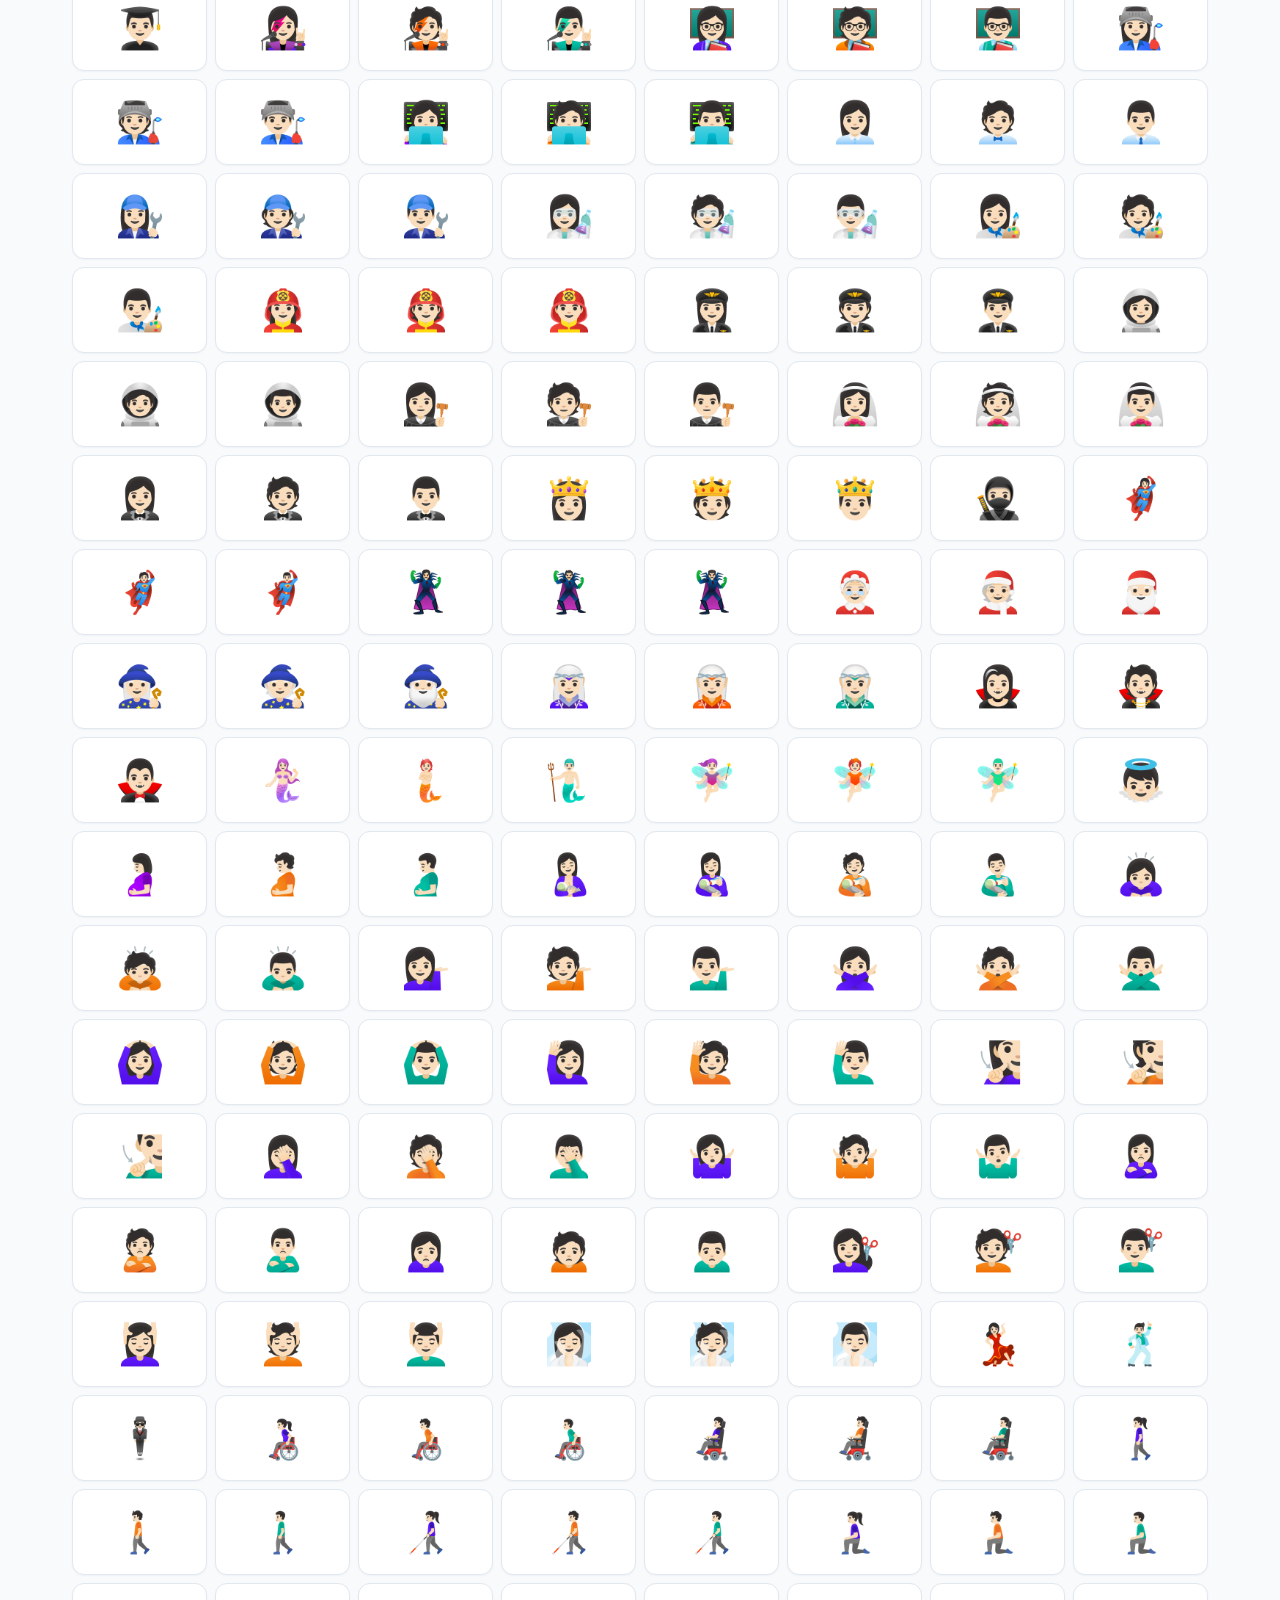
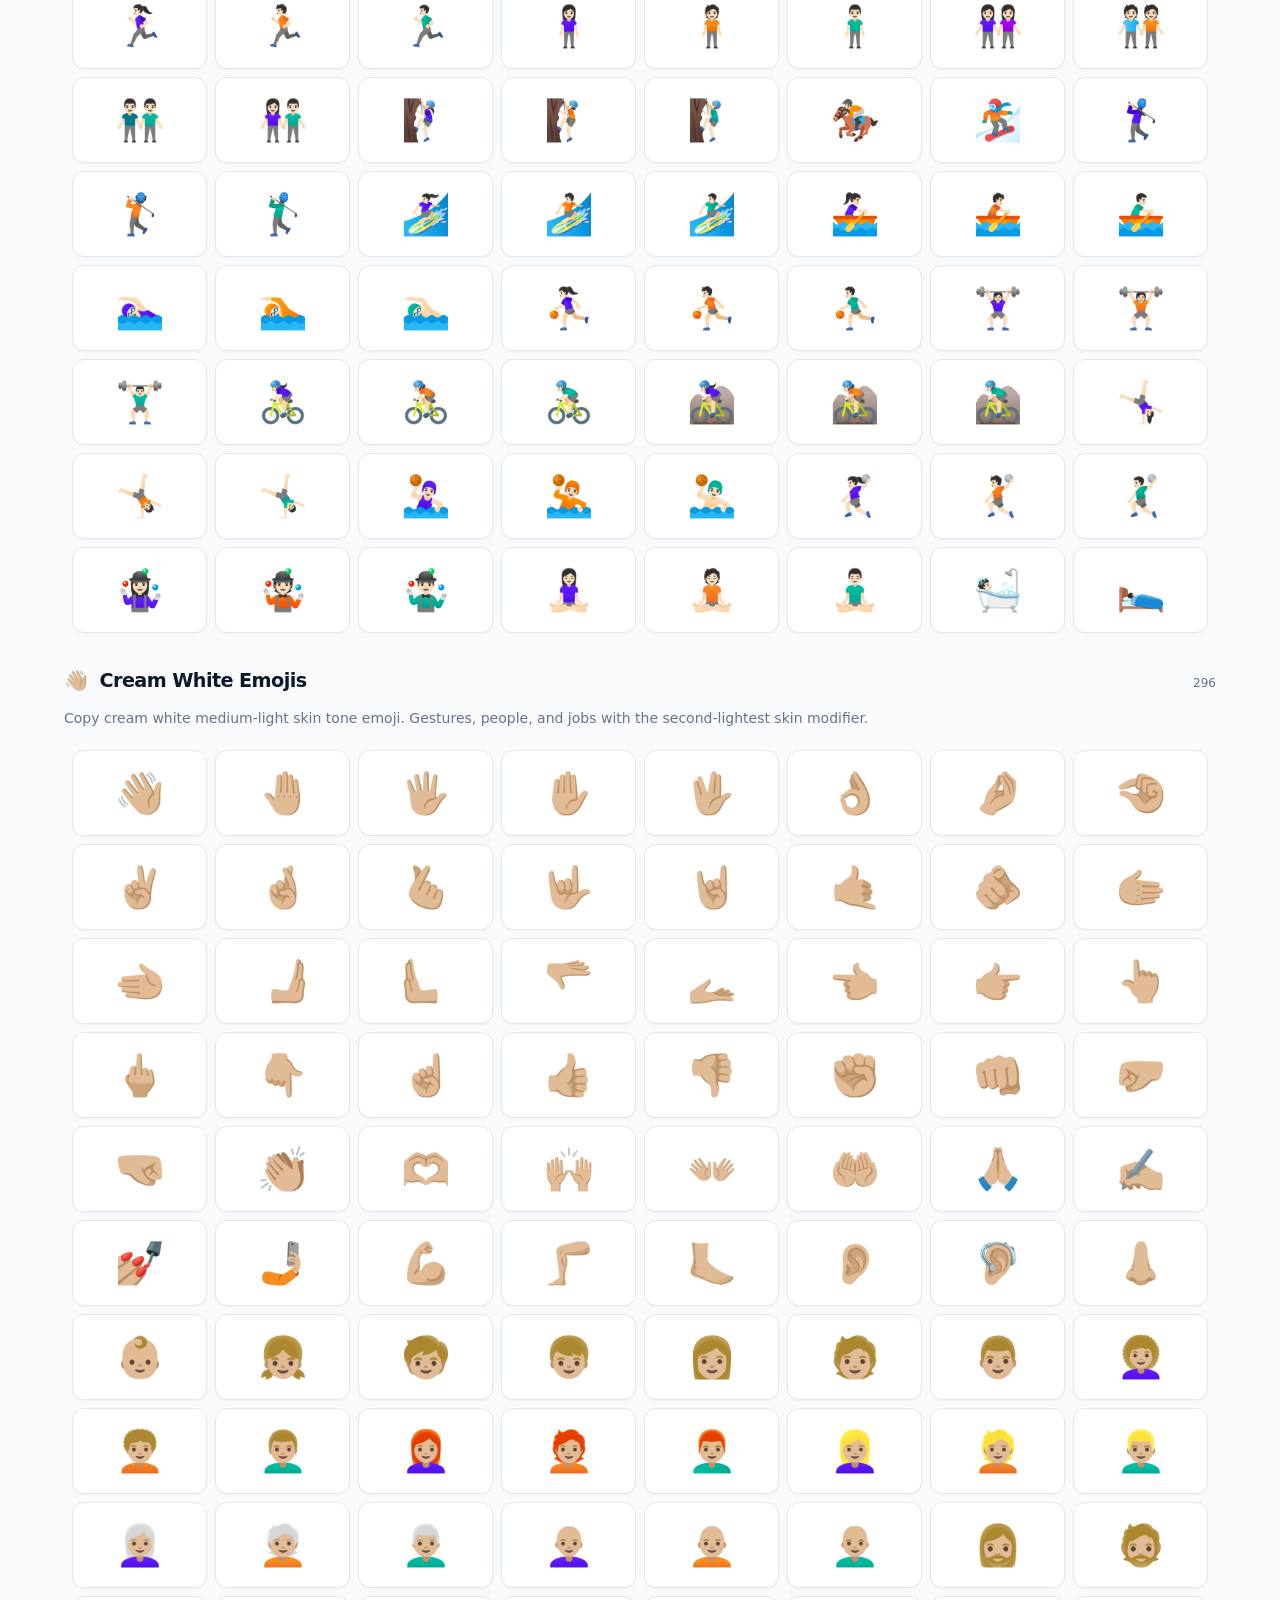
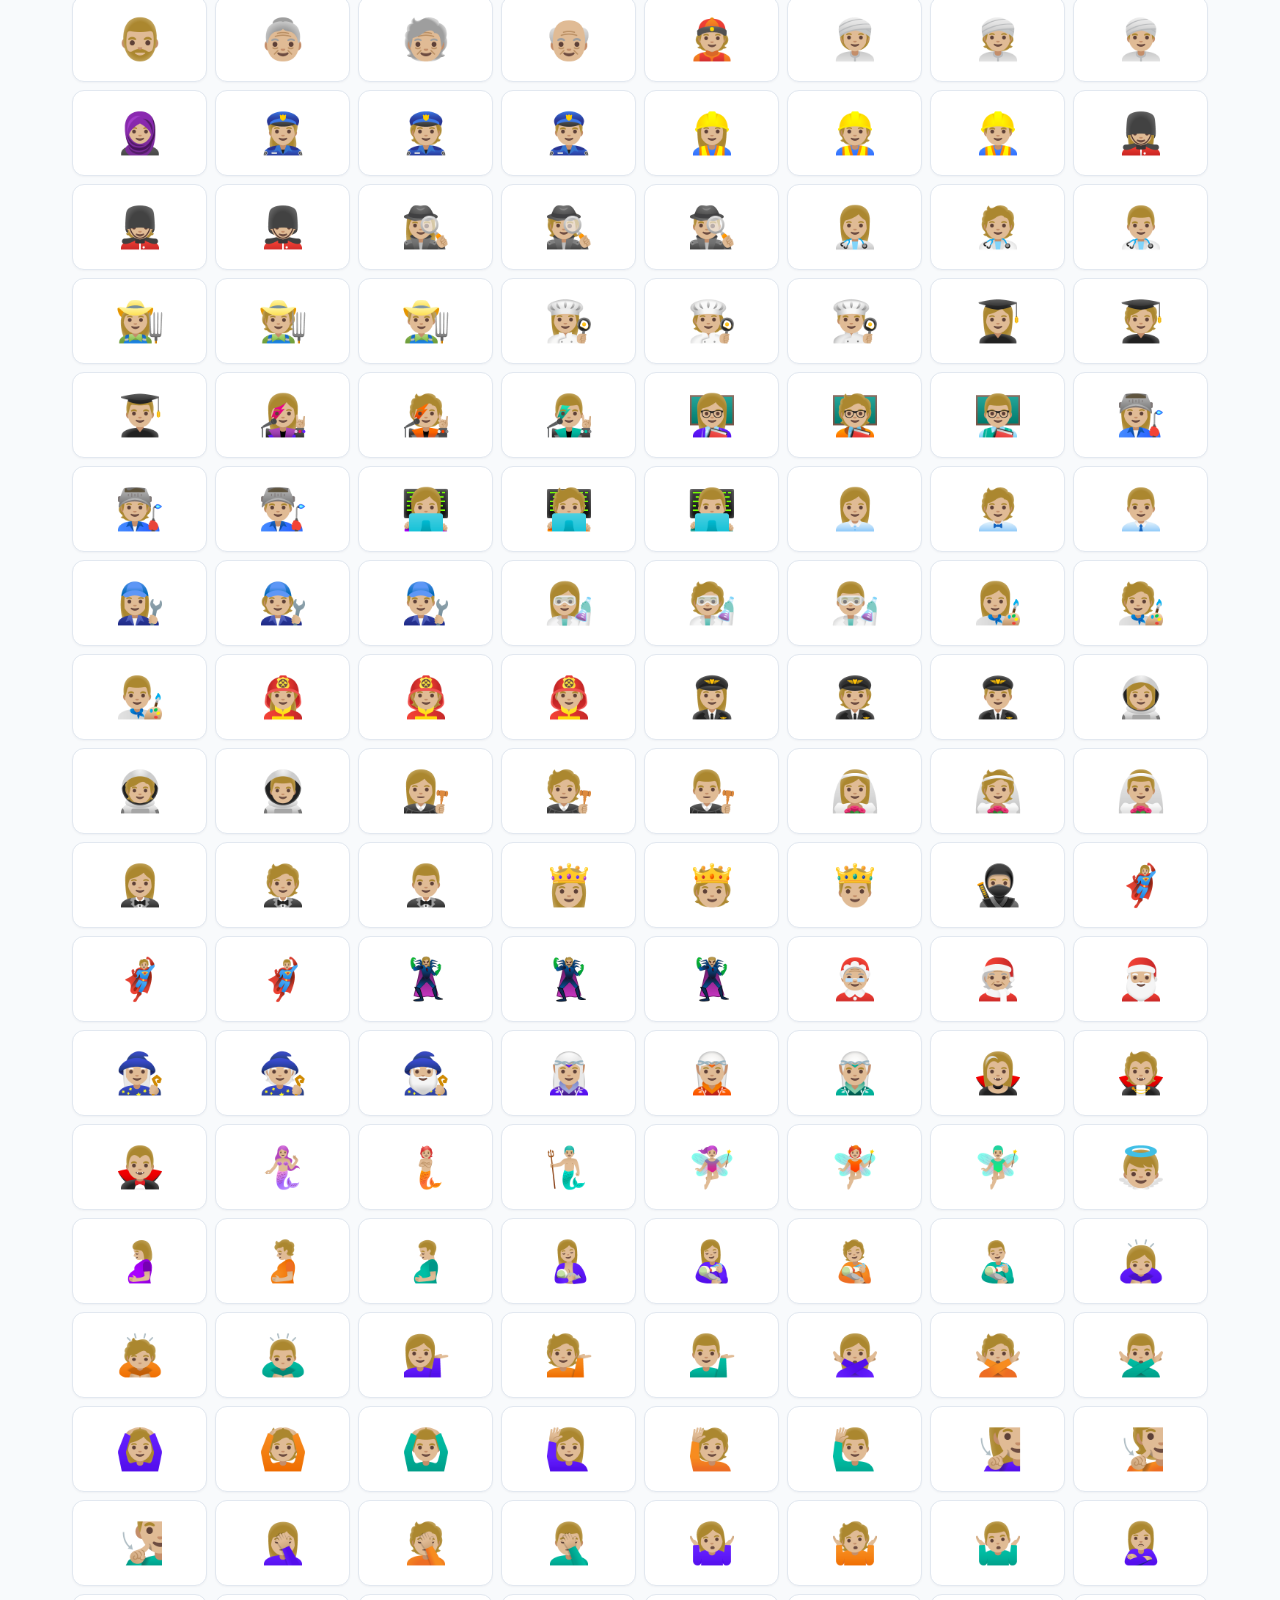
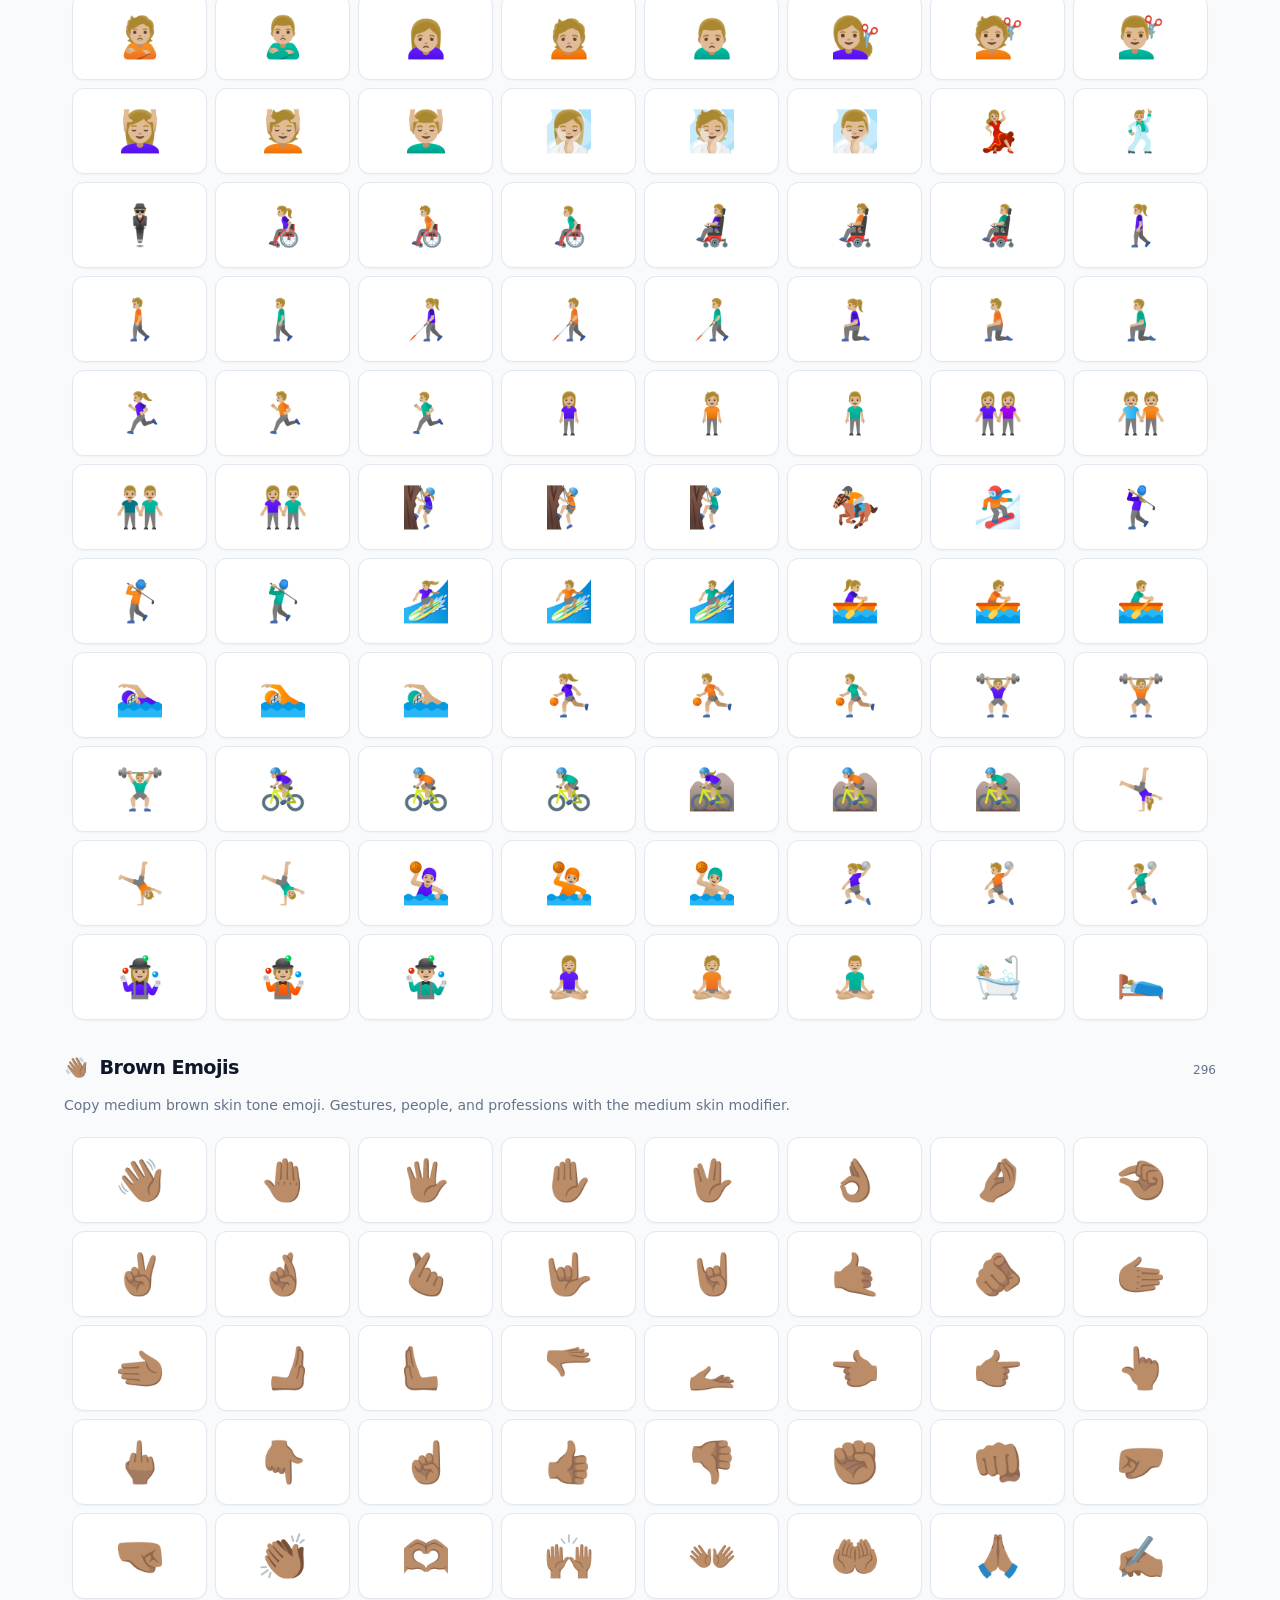
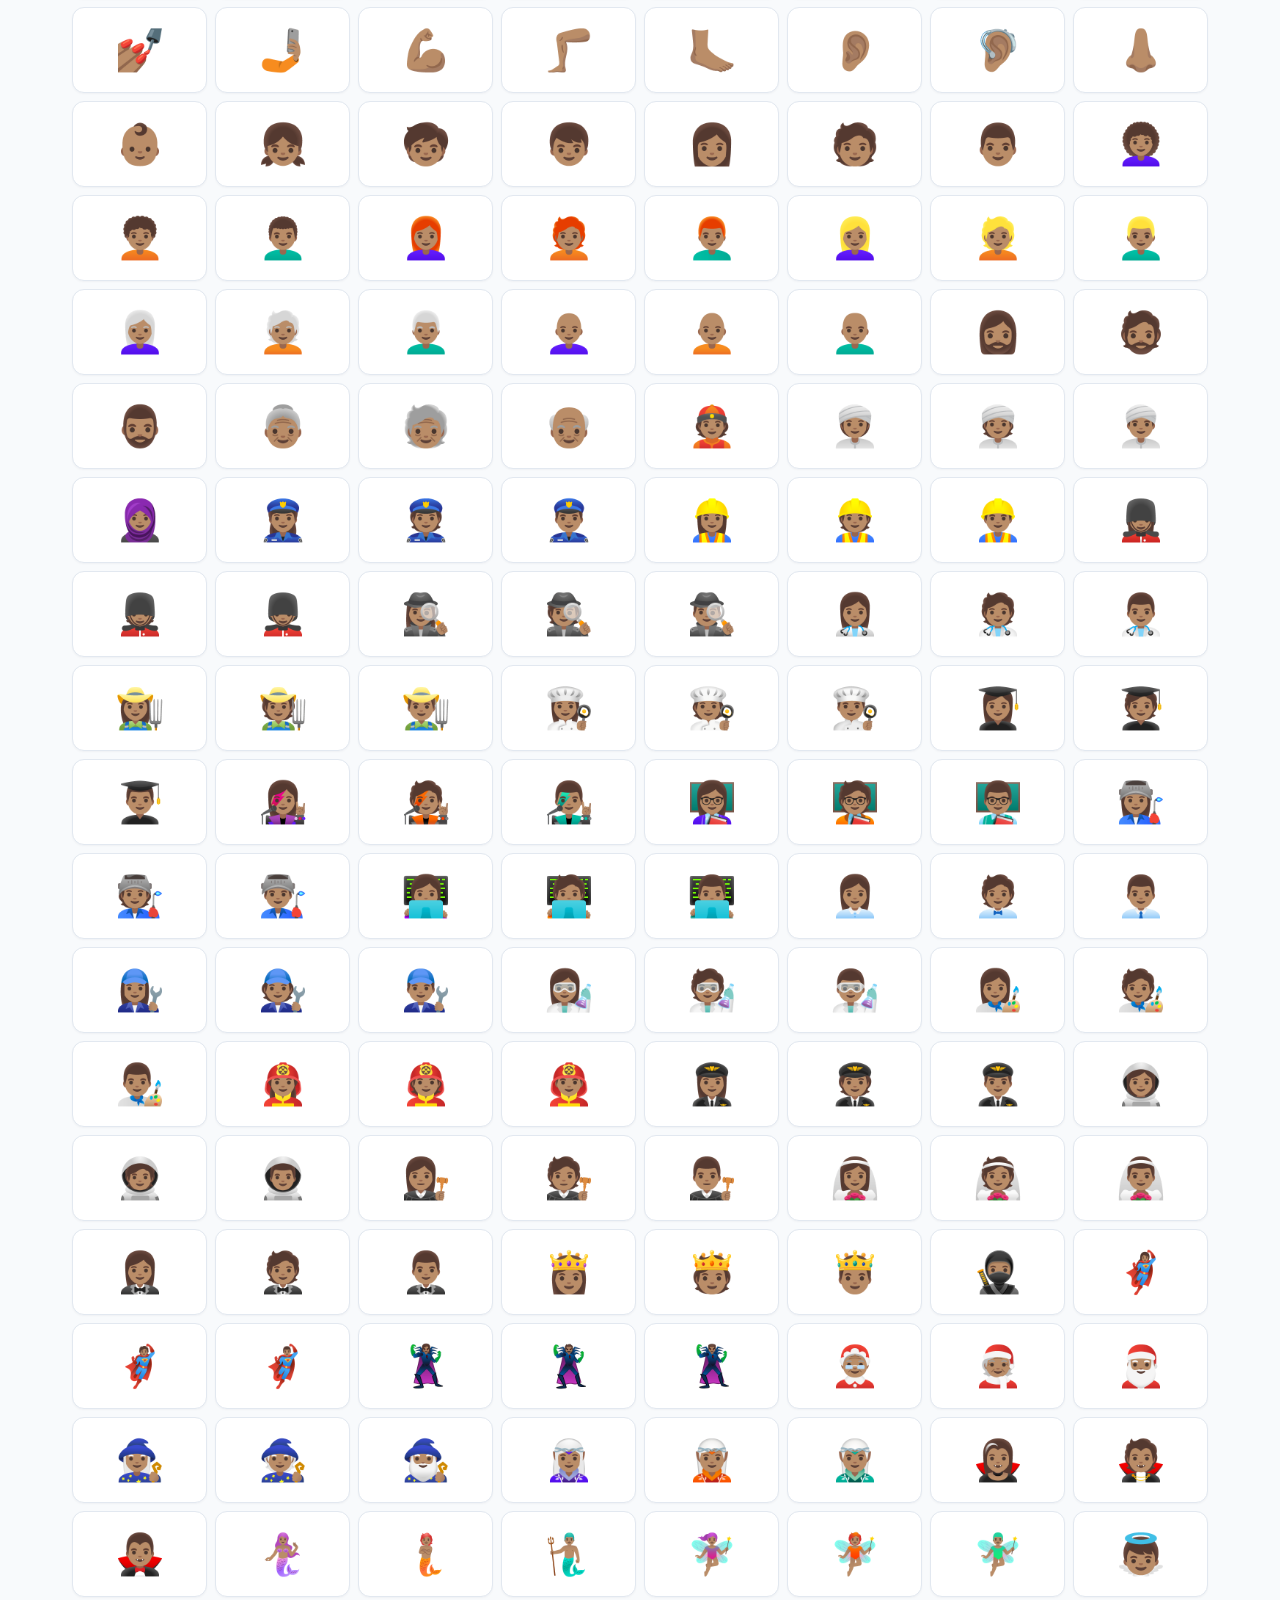
